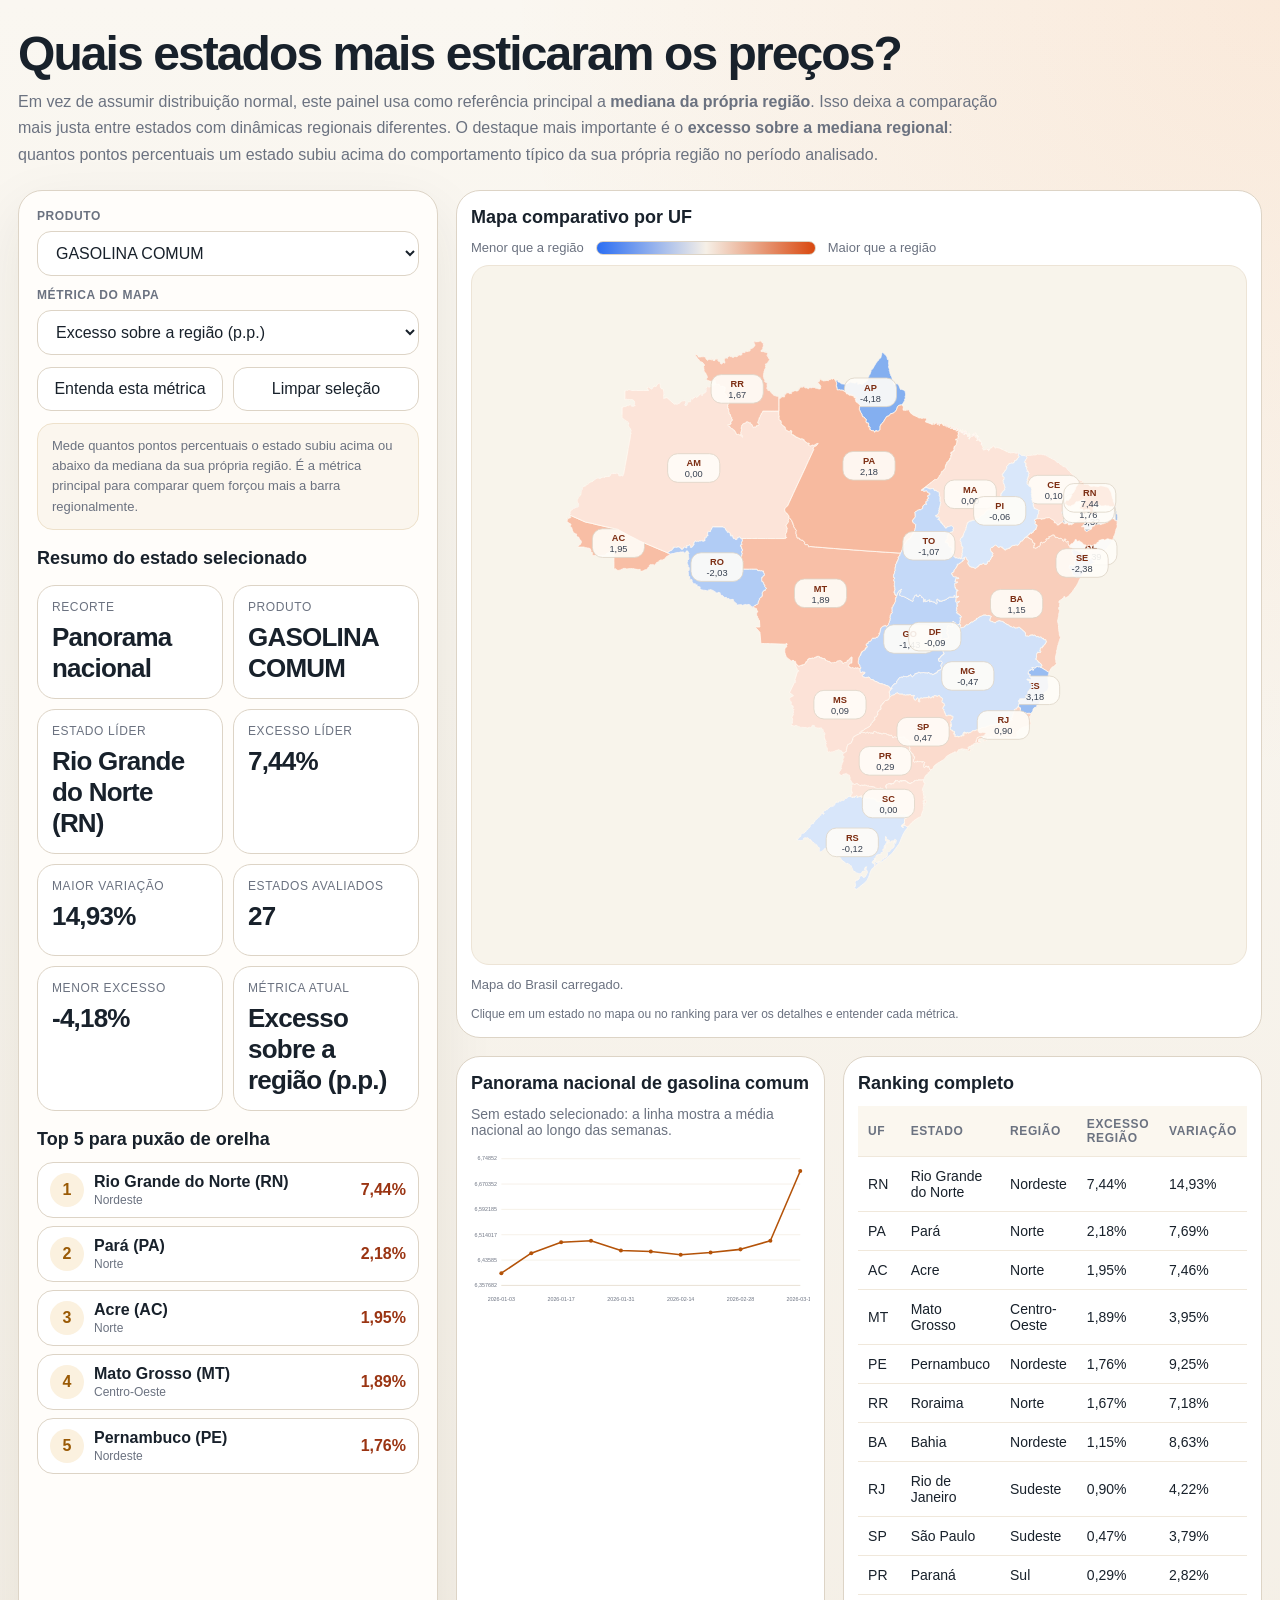
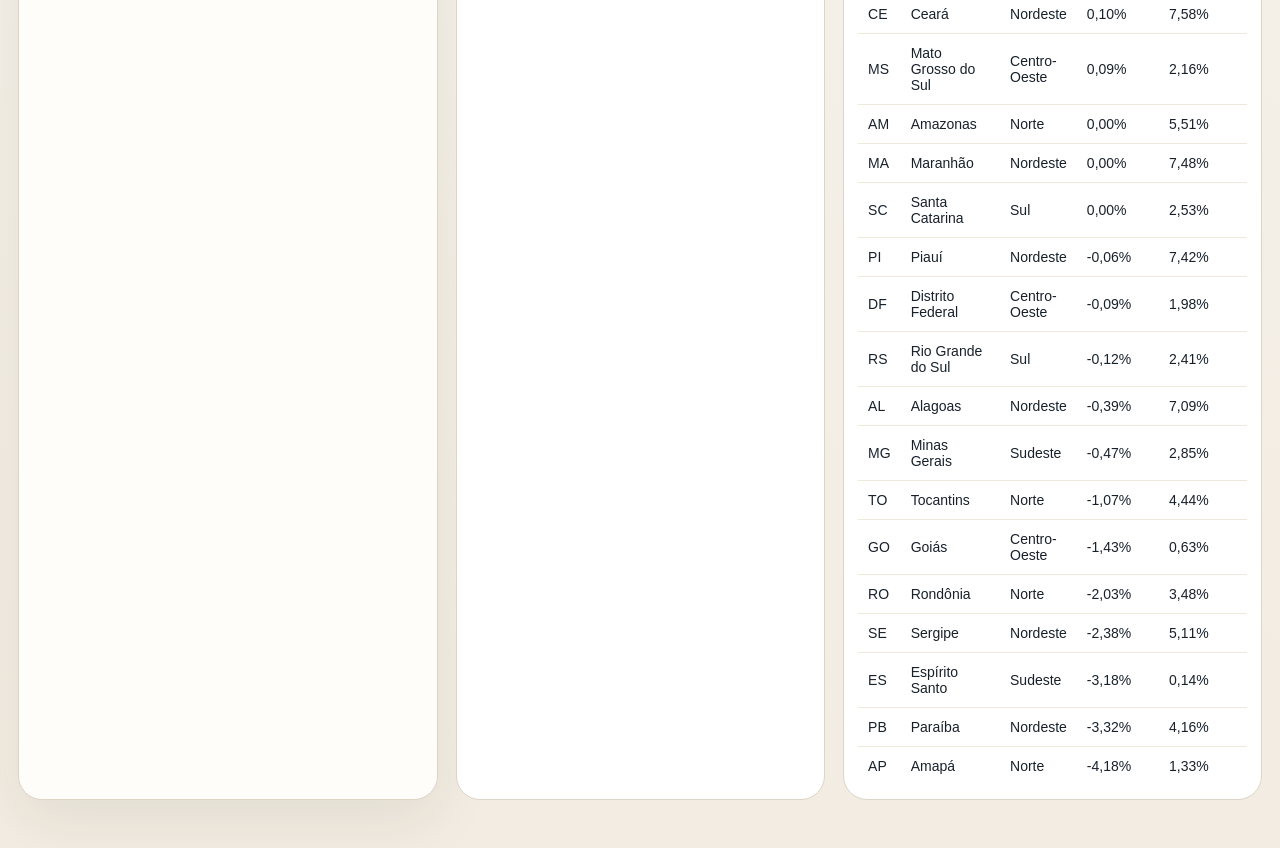
==== saida/mapa_pressao_estados_offline.html @ 68e81928 "v0 - geração de mapa com mais dados e geolocalização (completo)" ====
<!doctype html>
<html lang="pt-BR">
<head>
  <meta charset="utf-8">
  <meta name="viewport" content="width=device-width, initial-scale=1">
  <title>Mapa de pressão sobre os preços dos combustíveis</title>
  <style>

  </style>
  <style>
    :root {
      --bg: #f7f4ee;
      --panel: #fffdfa;
      --ink: #18212b;
      --muted: #6b7280;
      --line: #ddd4c6;
      --warm: #d9480f;
      --cool: #2563eb;
      --neutral: #f2ede5;
      --grid: #eadfce;
    }
    * { box-sizing: border-box; }
    body {
      margin: 0;
      font-family: "IBM Plex Sans", "Segoe UI", sans-serif;
      color: var(--ink);
      background:
        radial-gradient(circle at top right, rgba(249, 115, 22, 0.10), transparent 28%),
        linear-gradient(180deg, #faf7f1 0%, #f2ece2 100%);
    }
    .page {
      max-width: 1380px;
      margin: 0 auto;
      padding: 30px 18px 48px;
    }
    h1 {
      margin: 0 0 10px;
      font-size: clamp(30px, 4vw, 48px);
      line-height: 1.02;
      letter-spacing: -0.04em;
    }
    .lead {
      max-width: 980px;
      margin: 0 0 22px;
      color: var(--muted);
      line-height: 1.65;
      font-size: 16px;
    }
    .shell {
      display: grid;
      grid-template-columns: 420px minmax(0, 1fr);
      gap: 18px;
    }
    .panel {
      background: var(--panel);
      border: 1px solid var(--line);
      border-radius: 24px;
      box-shadow: 0 20px 60px rgba(44, 33, 12, 0.08);
      padding: 18px;
    }
    .controls {
      display: grid;
      grid-template-columns: 1fr;
      gap: 12px;
    }
    .control-row {
      display: grid;
      grid-template-columns: 1fr 1fr;
      gap: 10px;
    }
    .field {
      display: flex;
      flex-direction: column;
      gap: 8px;
    }
    .field label {
      font-size: 12px;
      font-weight: 700;
      letter-spacing: 0.05em;
      text-transform: uppercase;
      color: var(--muted);
    }
    select {
      width: 100%;
      padding: 12px 14px;
      border: 1px solid var(--line);
      border-radius: 14px;
      background: white;
      color: var(--ink);
      font: inherit;
    }
    .action-button {
      width: 100%;
      padding: 12px 14px;
      border: 1px solid var(--line);
      border-radius: 14px;
      background: white;
      color: var(--ink);
      font: inherit;
      cursor: pointer;
      transition: transform 0.12s ease, border-color 0.12s ease, background 0.12s ease;
    }
    .action-button:hover {
      transform: translateY(-1px);
      border-color: #d7a15f;
      background: #fffcf6;
    }
    .metric-explainer {
      margin: 12px 0 0;
      font-size: 13px;
      line-height: 1.55;
      color: var(--muted);
      background: #fbf6ee;
      border: 1px solid #eee1cb;
      border-radius: 16px;
      padding: 12px 14px;
    }
    .cards {
      display: grid;
      grid-template-columns: repeat(2, minmax(0, 1fr));
      gap: 10px;
      margin-top: 16px;
    }
    .card {
      border: 1px solid var(--line);
      border-radius: 18px;
      padding: 14px;
      background: white;
      min-height: 92px;
    }
    .card .label {
      color: var(--muted);
      font-size: 12px;
      text-transform: uppercase;
      letter-spacing: 0.05em;
      margin-bottom: 8px;
    }
    .card .value {
      font-size: 26px;
      font-weight: 700;
      letter-spacing: -0.03em;
    }
    .card-button {
      width: 100%;
      text-align: left;
      border: none;
      background: transparent;
      padding: 0;
      margin: 0;
      color: inherit;
      cursor: pointer;
      font: inherit;
    }
    .card-button:hover .label {
      color: #9a3412;
    }
    .section-title {
      font-size: 18px;
      margin: 18px 0 12px;
      font-weight: 700;
    }
    .ranking {
      display: grid;
      gap: 8px;
    }
    .rank-item {
      display: grid;
      grid-template-columns: 34px 1fr auto;
      gap: 10px;
      align-items: center;
      padding: 10px 12px;
      border-radius: 16px;
      background: #fff;
      border: 1px solid var(--line);
      cursor: pointer;
      transition: transform 0.12s ease, border-color 0.12s ease;
    }
    .rank-item:hover,
    .rank-item.active {
      transform: translateY(-1px);
      border-color: #e0a96a;
    }
    .rank-pos {
      width: 34px;
      height: 34px;
      border-radius: 999px;
      background: #fbf1df;
      display: grid;
      place-items: center;
      font-weight: 700;
      color: #9a5a05;
    }
    .rank-name {
      font-weight: 700;
    }
    .rank-region {
      font-size: 12px;
      color: var(--muted);
      margin-top: 2px;
    }
    .rank-value {
      font-weight: 700;
      color: #9a3412;
    }
    .board {
      display: grid;
      gap: 18px;
    }
    .legend {
      display: flex;
      align-items: center;
      gap: 12px;
      flex-wrap: wrap;
      font-size: 13px;
      color: var(--muted);
      margin-bottom: 10px;
    }
    .gradient {
      width: 220px;
      height: 14px;
      border-radius: 999px;
      border: 1px solid var(--line);
      background: linear-gradient(90deg, #2b6ef3 0%, #f6f0e7 50%, #d9480f 100%);
    }
    .map-shell {
      background: white;
      border: 1px solid var(--line);
      border-radius: 24px;
      padding: 14px;
    }
    .map-title {
      margin: 2px 0 12px;
      font-size: 18px;
      font-weight: 700;
    }
    .map-canvas {
      height: 700px;
      border-radius: 18px;
      overflow: hidden;
      border: 1px solid #ede4d6;
      background: #f8f4eb;
    }
    .map-status {
      margin-top: 10px;
      color: var(--muted);
      font-size: 13px;
      line-height: 1.5;
    }
    .state-value-label {
      background: rgba(255, 253, 249, 0.90);
      border: 1px solid rgba(221, 212, 198, 0.94);
      border-radius: 12px;
      box-shadow: 0 8px 20px rgba(17, 24, 39, 0.10);
      padding: 4px 7px 5px;
      text-align: center;
      min-width: 52px;
      pointer-events: none;
      backdrop-filter: blur(2px);
    }
    .state-value-label.strong {
      background: rgba(255, 244, 235, 0.96);
      border-color: rgba(217, 72, 15, 0.26);
    }
    .state-value-label .uf {
      display: block;
      font-size: 11px;
      line-height: 1.1;
      font-weight: 700;
      color: #7c2d12;
      letter-spacing: 0.04em;
    }
    .state-value-label .val {
      display: block;
      font-size: 11px;
      line-height: 1.15;
      color: #374151;
      margin-top: 2px;
    }
    .map-svg {
      width: 100%;
      height: 100%;
      display: block;
    }
    .map-state {
      cursor: pointer;
      transition: opacity 0.12s ease;
    }
    .map-state:hover {
      opacity: 0.92;
    }
    .map-state-label text {
      pointer-events: none;
    }
    .map-popup-title {
      font-weight: 700;
      margin-bottom: 4px;
    }
    .metric-hint {
      margin-top: 10px;
      font-size: 12px;
      color: var(--muted);
      line-height: 1.5;
    }
    .modal-backdrop {
      position: fixed;
      inset: 0;
      background: rgba(17, 24, 39, 0.52);
      display: none;
      align-items: center;
      justify-content: center;
      padding: 20px;
      z-index: 2000;
    }
    .modal-backdrop.open {
      display: flex;
    }
    .modal {
      width: min(760px, 100%);
      max-height: 90vh;
      overflow: auto;
      background: #fffdf9;
      border: 1px solid var(--line);
      border-radius: 24px;
      box-shadow: 0 30px 80px rgba(17, 24, 39, 0.24);
      padding: 22px;
    }
    .modal-top {
      display: flex;
      align-items: flex-start;
      justify-content: space-between;
      gap: 18px;
      margin-bottom: 12px;
    }
    .modal-title {
      margin: 0;
      font-size: 24px;
      line-height: 1.1;
      letter-spacing: -0.03em;
    }
    .modal-close {
      border: 1px solid var(--line);
      background: white;
      border-radius: 999px;
      width: 38px;
      height: 38px;
      cursor: pointer;
      font-size: 20px;
    }
    .modal-text {
      color: var(--muted);
      line-height: 1.65;
      font-size: 15px;
      margin: 0 0 14px;
    }
    .formula-box {
      background: #fbf6ee;
      border: 1px solid #ecdcc2;
      border-radius: 18px;
      padding: 14px 16px;
      margin-top: 14px;
    }
    .formula-label {
      font-size: 12px;
      text-transform: uppercase;
      letter-spacing: 0.05em;
      color: var(--muted);
      margin-bottom: 8px;
    }
    .formula-box code {
      display: block;
      white-space: pre-wrap;
      font-family: "IBM Plex Mono", "SFMono-Regular", monospace;
      font-size: 14px;
      color: #7c2d12;
      line-height: 1.6;
    }
    svg {
      width: 100%;
      height: auto;
      display: block;
    }
    .detail-grid {
      display: grid;
      grid-template-columns: 1.1fr 0.9fr;
      gap: 18px;
    }
    .chart-panel, .table-panel {
      background: white;
      border: 1px solid var(--line);
      border-radius: 24px;
      padding: 14px;
    }
    .chart-title {
      font-size: 18px;
      font-weight: 700;
      margin: 2px 0 12px;
    }
    .detail-context {
      color: var(--muted);
      font-size: 14px;
      margin-bottom: 10px;
    }
    table {
      width: 100%;
      border-collapse: collapse;
    }
    th, td {
      padding: 11px 10px;
      text-align: left;
      border-bottom: 1px solid #f0e8db;
      font-size: 14px;
    }
    th {
      color: var(--muted);
      font-size: 12px;
      text-transform: uppercase;
      letter-spacing: 0.05em;
      background: #fbf7ef;
    }
    tr:last-child td { border-bottom: none; }
    .empty {
      color: var(--muted);
      text-align: center;
      padding: 28px 12px;
    }
    @media (max-width: 1100px) {
      .shell { grid-template-columns: 1fr; }
      .detail-grid { grid-template-columns: 1fr; }
    }
  </style>
</head>
<body>
  <div class="page">
    <h1>Quais estados mais esticaram os preços?</h1>
    <p class="lead">
      Em vez de assumir distribuição normal, este painel usa como referência principal a <strong>mediana da própria região</strong>.
      Isso deixa a comparação mais justa entre estados com dinâmicas regionais diferentes. O destaque mais importante é o
      <strong>excesso sobre a mediana regional</strong>: quantos pontos percentuais um estado subiu acima do comportamento típico
      da sua própria região no período analisado.
    </p>

    <div class="shell">
      <aside class="panel">
        <div class="controls">
          <div class="field">
            <label for="produto">Produto</label>
            <select id="produto"></select>
          </div>
          <div class="field">
            <label for="metrica">Métrica do mapa</label>
            <select id="metrica"></select>
          </div>
          <div class="control-row">
            <button id="metric-help-button" class="action-button" type="button">Entenda esta métrica</button>
            <button id="clear-selection-button" class="action-button" type="button">Limpar seleção</button>
          </div>
        </div>

        <div class="metric-explainer" id="metric-explainer"></div>

        <div class="section-title">Resumo do estado selecionado</div>
        <div class="cards" id="cards"></div>

        <div id="ranking-title" class="section-title">Top 5 para puxão de orelha</div>
        <div class="ranking" id="ranking"></div>
      </aside>

      <section class="board">
        <div class="map-shell">
          <div class="map-title">Mapa comparativo por UF</div>
          <div class="legend">
            <span>Menor que a região</span>
            <div class="gradient"></div>
            <span>Maior que a região</span>
          </div>
          <div id="map-container" class="map-canvas"></div>
          <div id="map-status" class="map-status">Carregando mapa do Brasil...</div>
          <div class="metric-hint">Clique em um estado no mapa ou no ranking para ver os detalhes e entender cada métrica.</div>
        </div>

        <div class="detail-grid">
          <div class="chart-panel">
            <div class="chart-title" id="chart-title"></div>
            <div class="detail-context" id="chart-context"></div>
            <div id="chart-container"></div>
          </div>
          <div class="table-panel">
            <div class="chart-title">Ranking completo</div>
            <div id="table-container"></div>
          </div>
        </div>
      </section>
    </div>
  </div>

  <div id="metric-modal-backdrop" class="modal-backdrop" aria-hidden="true">
    <div class="modal" role="dialog" aria-modal="true" aria-labelledby="metric-modal-title">
      <div class="modal-top">
        <div>
          <h2 id="metric-modal-title" class="modal-title"></h2>
        </div>
        <button id="metric-modal-close" class="modal-close" type="button" aria-label="Fechar">×</button>
      </div>
      <p id="metric-modal-friendly" class="modal-text"></p>
      <div class="formula-box">
        <div class="formula-label">Como a conta funciona</div>
        <code id="metric-modal-formula"></code>
      </div>
    </div>
  </div>

  <script>

  </script>
  <script>
    const APP_DATA = {"state_info":{"AC":{"nome":"Acre","regiao":"Norte","x":0,"y":4},"AL":{"nome":"Alagoas","regiao":"Nordeste","x":8,"y":5},"AP":{"nome":"Amapá","regiao":"Norte","x":5,"y":1},"AM":{"nome":"Amazonas","regiao":"Norte","x":2,"y":2},"BA":{"nome":"Bahia","regiao":"Nordeste","x":7,"y":5},"CE":{"nome":"Ceará","regiao":"Nordeste","x":8,"y":3},"DF":{"nome":"Distrito Federal","regiao":"Centro-Oeste","x":6,"y":6},"ES":{"nome":"Espírito Santo","regiao":"Sudeste","x":8,"y":6},"GO":{"nome":"Goiás","regiao":"Centro-Oeste","x":5,"y":6},"MA":{"nome":"Maranhão","regiao":"Nordeste","x":6,"y":3},"MG":{"nome":"Minas Gerais","regiao":"Sudeste","x":7,"y":6},"MS":{"nome":"Mato Grosso do Sul","regiao":"Centro-Oeste","x":3,"y":6},"MT":{"nome":"Mato Grosso","regiao":"Centro-Oeste","x":4,"y":5},"PA":{"nome":"Pará","regiao":"Norte","x":5,"y":2},"PB":{"nome":"Paraíba","regiao":"Nordeste","x":9,"y":4},"PE":{"nome":"Pernambuco","regiao":"Nordeste","x":8,"y":4},"PI":{"nome":"Piauí","regiao":"Nordeste","x":7,"y":3},"PR":{"nome":"Paraná","regiao":"Sul","x":6,"y":8},"RJ":{"nome":"Rio de Janeiro","regiao":"Sudeste","x":8,"y":7},"RN":{"nome":"Rio Grande do Norte","regiao":"Nordeste","x":9,"y":3},"RO":{"nome":"Rondônia","regiao":"Norte","x":1,"y":4},"RR":{"nome":"Roraima","regiao":"Norte","x":2,"y":0},"RS":{"nome":"Rio Grande do Sul","regiao":"Sul","x":5,"y":10},"SC":{"nome":"Santa Catarina","regiao":"Sul","x":6,"y":9},"SE":{"nome":"Sergipe","regiao":"Nordeste","x":9,"y":5},"SP":{"nome":"São Paulo","regiao":"Sudeste","x":6,"y":7},"TO":{"nome":"Tocantins","regiao":"Norte","x":5,"y":4}},"metrics":{"ETANOL":{"AC":{"uf":"AC","estado":"ACRE","nome":"Acre","regiao":"Norte","primeira_data":"2026-01-03","ultima_data":"2026-03-14","semanas":11,"preco_inicial":5.616,"preco_final":6.203333,"variacao_pct":10.458209,"variacao_abs":0.587333,"volatilidade_pct":6.673417,"salto_maximo_pct":8.122342,"mediana_regional_variacao":2.579544,"mad_regional_variacao":2.579544,"excesso_regional_pp":7.878665,"z_regional_robusto":2.060116},"AL":{"uf":"AL","estado":"ALAGOAS","nome":"Alagoas","regiao":"Nordeste","primeira_data":"2026-01-03","ultima_data":"2026-03-14","semanas":11,"preco_inicial":4.92657,"preco_final":5.252877,"variacao_pct":6.623424,"variacao_abs":0.326308,"volatilidade_pct":1.010208,"salto_maximo_pct":2.652772,"mediana_regional_variacao":6.623424,"mad_regional_variacao":1.615452,"excesso_regional_pp":0.0,"z_regional_robusto":0.0},"AM":{"uf":"AM","estado":"AMAZONAS","nome":"Amazonas","regiao":"Norte","primeira_data":"2026-01-03","ultima_data":"2026-03-14","semanas":11,"preco_inicial":5.443048,"preco_final":5.467882,"variacao_pct":0.456252,"variacao_abs":0.024834,"volatilidade_pct":0.499227,"salto_maximo_pct":0.945573,"mediana_regional_variacao":2.579544,"mad_regional_variacao":2.579544,"excesso_regional_pp":-2.123292,"z_regional_robusto":-0.555199},"AP":{"uf":"AP","estado":"AMAPA","nome":"Amapá","regiao":"Norte","primeira_data":"2026-02-07","ultima_data":"2026-03-07","semanas":3,"preco_inicial":5.89,"preco_final":5.89,"variacao_pct":0.0,"variacao_abs":0.0,"volatilidade_pct":0.0,"salto_maximo_pct":0.0,"mediana_regional_variacao":2.579544,"mad_regional_variacao":2.579544,"excesso_regional_pp":-2.579544,"z_regional_robusto":-0.6745},"BA":{"uf":"BA","estado":"BAHIA","nome":"Bahia","regiao":"Nordeste","primeira_data":"2026-01-03","ultima_data":"2026-03-14","semanas":11,"preco_inicial":4.862294,"preco_final":5.332212,"variacao_pct":9.664535,"variacao_abs":0.469918,"volatilidade_pct":1.573278,"salto_maximo_pct":4.707569,"mediana_regional_variacao":6.623424,"mad_regional_variacao":1.615452,"excesso_regional_pp":3.041111,"z_regional_robusto":1.269756},"CE":{"uf":"CE","estado":"CEARA","nome":"Ceará","regiao":"Nordeste","primeira_data":"2026-01-03","ultima_data":"2026-03-14","semanas":11,"preco_inicial":5.119704,"preco_final":5.431523,"variacao_pct":6.090559,"variacao_abs":0.311819,"volatilidade_pct":1.437148,"salto_maximo_pct":4.040639,"mediana_regional_variacao":6.623424,"mad_regional_variacao":1.615452,"excesso_regional_pp":-0.532865,"z_regional_robusto":-0.222487},"DF":{"uf":"DF","estado":"DISTRITO FEDERAL","nome":"Distrito Federal","regiao":"Centro-Oeste","primeira_data":"2026-01-03","ultima_data":"2026-03-14","semanas":11,"preco_inicial":4.849091,"preco_final":5.193043,"variacao_pct":7.093123,"variacao_abs":0.343952,"volatilidade_pct":3.76786,"salto_maximo_pct":10.221377,"mediana_regional_variacao":2.3964365,"mad_regional_variacao":2.102499,"excesso_regional_pp":4.696686,"z_regional_robusto":1.506738},"ES":{"uf":"ES","estado":"ESPIRITO SANTO","nome":"Espírito Santo","regiao":"Sudeste","primeira_data":"2026-01-03","ultima_data":"2026-03-14","semanas":11,"preco_inicial":4.644093,"preco_final":4.843028,"variacao_pct":4.283616,"variacao_abs":0.198935,"volatilidade_pct":0.936641,"salto_maximo_pct":1.93858,"mediana_regional_variacao":4.32483,"mad_regional_variacao":0.029751,"excesso_regional_pp":-0.041214,"z_regional_robusto":-0.934383},"GO":{"uf":"GO","estado":"GOIAS","nome":"Goiás","regiao":"Centro-Oeste","primeira_data":"2026-01-03","ultima_data":"2026-03-14","semanas":11,"preco_inicial":4.804002,"preco_final":4.792066,"variacao_pct":-0.248457,"variacao_abs":-0.011936,"volatilidade_pct":0.721907,"salto_maximo_pct":1.475971,"mediana_regional_variacao":2.3964365,"mad_regional_variacao":2.102499,"excesso_regional_pp":-2.644894,"z_regional_robusto":-0.848505},"MA":{"uf":"MA","estado":"MARANHAO","nome":"Maranhão","regiao":"Nordeste","primeira_data":"2026-01-03","ultima_data":"2026-03-14","semanas":11,"preco_inicial":4.98666,"preco_final":5.397505,"variacao_pct":8.238876,"variacao_abs":0.410845,"volatilidade_pct":2.040967,"salto_maximo_pct":6.384947,"mediana_regional_variacao":6.623424,"mad_regional_variacao":1.615452,"excesso_regional_pp":1.615452,"z_regional_robusto":0.6745},"MG":{"uf":"MG","estado":"MINAS GERAIS","nome":"Minas Gerais","regiao":"Sudeste","primeira_data":"2026-01-03","ultima_data":"2026-03-14","semanas":11,"preco_inicial":4.523832,"preco_final":4.718653,"variacao_pct":4.306542,"variacao_abs":0.194821,"volatilidade_pct":0.728965,"salto_maximo_pct":1.868984,"mediana_regional_variacao":4.32483,"mad_regional_variacao":0.029751,"excesso_regional_pp":-0.018288,"z_regional_robusto":-0.414617},"MS":{"uf":"MS","estado":"MATO GROSSO DO SUL","nome":"Mato Grosso do Sul","regiao":"Centro-Oeste","primeira_data":"2026-01-03","ultima_data":"2026-03-14","semanas":11,"preco_inicial":4.371111,"preco_final":4.407668,"variacao_pct":0.836332,"variacao_abs":0.036557,"volatilidade_pct":1.400617,"salto_maximo_pct":1.388337,"mediana_regional_variacao":2.3964365,"mad_regional_variacao":2.102499,"excesso_regional_pp":-1.560104,"z_regional_robusto":-0.500495},"MT":{"uf":"MT","estado":"MATO GROSSO","nome":"Mato Grosso","regiao":"Centro-Oeste","primeira_data":"2026-01-03","ultima_data":"2026-03-14","semanas":11,"preco_inicial":4.466233,"preco_final":4.642941,"variacao_pct":3.956541,"variacao_abs":0.176708,"volatilidade_pct":0.765515,"salto_maximo_pct":1.571017,"mediana_regional_variacao":2.3964365,"mad_regional_variacao":2.102499,"excesso_regional_pp":1.560104,"z_regional_robusto":0.500495},"PA":{"uf":"PA","estado":"PARA","nome":"Pará","regiao":"Norte","primeira_data":"2026-01-03","ultima_data":"2026-03-14","semanas":11,"preco_inicial":4.893229,"preco_final":5.18281,"variacao_pct":5.917983,"variacao_abs":0.28958,"volatilidade_pct":1.066743,"salto_maximo_pct":3.135358,"mediana_regional_variacao":2.579544,"mad_regional_variacao":2.579544,"excesso_regional_pp":3.338439,"z_regional_robusto":0.872936},"PB":{"uf":"PB","estado":"PARAIBA","nome":"Paraíba","regiao":"Nordeste","primeira_data":"2026-01-03","ultima_data":"2026-03-14","semanas":11,"preco_inicial":4.447708,"preco_final":4.680585,"variacao_pct":5.235887,"variacao_abs":0.232877,"volatilidade_pct":1.124725,"salto_maximo_pct":2.757466,"mediana_regional_variacao":6.623424,"mad_regional_variacao":1.615452,"excesso_regional_pp":-1.387537,"z_regional_robusto":-0.579339},"PE":{"uf":"PE","estado":"PERNAMBUCO","nome":"Pernambuco","regiao":"Nordeste","primeira_data":"2026-01-03","ultima_data":"2026-03-14","semanas":11,"preco_inicial":4.545674,"preco_final":5.298317,"variacao_pct":16.557353,"variacao_abs":0.752643,"volatilidade_pct":1.765179,"salto_maximo_pct":4.697271,"mediana_regional_variacao":6.623424,"mad_regional_variacao":1.615452,"excesso_regional_pp":9.933929,"z_regional_robusto":4.147715},"PI":{"uf":"PI","estado":"PIAUI","nome":"Piauí","regiao":"Nordeste","primeira_data":"2026-01-03","ultima_data":"2026-03-14","semanas":11,"preco_inicial":4.634333,"preco_final":4.908942,"variacao_pct":5.925534,"variacao_abs":0.274609,"volatilidade_pct":1.456862,"salto_maximo_pct":4.060252,"mediana_regional_variacao":6.623424,"mad_regional_variacao":1.615452,"excesso_regional_pp":-0.69789,"z_regional_robusto":-0.29139},"PR":{"uf":"PR","estado":"PARANA","nome":"Paraná","regiao":"Sul","primeira_data":"2026-01-03","ultima_data":"2026-03-14","semanas":11,"preco_inicial":4.504483,"preco_final":4.673087,"variacao_pct":3.743022,"variacao_abs":0.168604,"volatilidade_pct":0.553757,"salto_maximo_pct":1.397851,"mediana_regional_variacao":3.743022,"mad_regional_variacao":0.551397,"excesso_regional_pp":0.0,"z_regional_robusto":0.0},"RJ":{"uf":"RJ","estado":"RIO DE JANEIRO","nome":"Rio de Janeiro","regiao":"Sudeste","primeira_data":"2026-01-03","ultima_data":"2026-03-14","semanas":11,"preco_inicial":4.798039,"preco_final":5.114878,"variacao_pct":6.603502,"variacao_abs":0.316839,"volatilidade_pct":0.689478,"salto_maximo_pct":2.268363,"mediana_regional_variacao":4.32483,"mad_regional_variacao":0.029751,"excesso_regional_pp":2.278672,"z_regional_robusto":51.660928},"RN":{"uf":"RN","estado":"RIO GRANDE DO NORTE","nome":"Rio Grande do Norte","regiao":"Nordeste","primeira_data":"2026-01-03","ultima_data":"2026-03-14","semanas":11,"preco_inicial":4.832127,"preco_final":5.895917,"variacao_pct":22.014931,"variacao_abs":1.063789,"volatilidade_pct":3.100261,"salto_maximo_pct":8.177904,"mediana_regional_variacao":6.623424,"mad_regional_variacao":1.615452,"excesso_regional_pp":15.391507,"z_regional_robusto":6.426419},"RO":{"uf":"RO","estado":"RONDONIA","nome":"Rondônia","regiao":"Norte","primeira_data":"2026-01-03","ultima_data":"2026-03-14","semanas":11,"preco_inicial":5.420625,"preco_final":5.560452,"variacao_pct":2.579544,"variacao_abs":0.139827,"volatilidade_pct":0.68943,"salto_maximo_pct":1.82165,"mediana_regional_variacao":2.579544,"mad_regional_variacao":2.579544,"excesso_regional_pp":0.0,"z_regional_robusto":0.0},"RR":{"uf":"RR","estado":"RORAIMA","nome":"Roraima","regiao":"Norte","primeira_data":"2026-01-03","ultima_data":"2026-03-14","semanas":11,"preco_inicial":5.297143,"preco_final":5.323333,"variacao_pct":0.494417,"variacao_abs":0.02619,"volatilidade_pct":0.1584,"salto_maximo_pct":0.494417,"mediana_regional_variacao":2.579544,"mad_regional_variacao":2.579544,"excesso_regional_pp":-2.085127,"z_regional_robusto":-0.54522},"RS":{"uf":"RS","estado":"RIO GRANDE DO SUL","nome":"Rio Grande do Sul","regiao":"Sul","primeira_data":"2026-01-03","ultima_data":"2026-03-14","semanas":11,"preco_inicial":4.951743,"preco_final":5.196827,"variacao_pct":4.949429,"variacao_abs":0.245083,"volatilidade_pct":0.56367,"salto_maximo_pct":1.506169,"mediana_regional_variacao":3.743022,"mad_regional_variacao":0.551397,"excesso_regional_pp":1.206407,"z_regional_robusto":1.475745},"SC":{"uf":"SC","estado":"SANTA CATARINA","nome":"Santa Catarina","regiao":"Sul","primeira_data":"2026-01-03","ultima_data":"2026-03-14","semanas":11,"preco_inicial":4.839358,"preco_final":4.993812,"variacao_pct":3.191625,"variacao_abs":0.154454,"volatilidade_pct":0.445697,"salto_maximo_pct":1.03821,"mediana_regional_variacao":3.743022,"mad_regional_variacao":0.551397,"excesso_regional_pp":-0.551397,"z_regional_robusto":-0.6745},"SE":{"uf":"SE","estado":"SERGIPE","nome":"Sergipe","regiao":"Nordeste","primeira_data":"2026-01-03","ultima_data":"2026-03-14","semanas":11,"preco_inicial":4.78275,"preco_final":4.998083,"variacao_pct":4.502289,"variacao_abs":0.215333,"volatilidade_pct":0.995237,"salto_maximo_pct":2.766729,"mediana_regional_variacao":6.623424,"mad_regional_variacao":1.615452,"excesso_regional_pp":-2.121135,"z_regional_robusto":-0.885638},"SP":{"uf":"SP","estado":"SAO PAULO","nome":"São Paulo","regiao":"Sudeste","primeira_data":"2026-01-03","ultima_data":"2026-03-14","semanas":11,"preco_inicial":4.307475,"preco_final":4.494553,"variacao_pct":4.343118,"variacao_abs":0.187079,"volatilidade_pct":0.605667,"salto_maximo_pct":1.443475,"mediana_regional_variacao":4.32483,"mad_regional_variacao":0.029751,"excesso_regional_pp":0.018288,"z_regional_robusto":0.414617},"TO":{"uf":"TO","estado":"TOCANTINS","nome":"Tocantins","regiao":"Norte","primeira_data":"2026-01-03","ultima_data":"2026-03-14","semanas":11,"preco_inicial":5.069,"preco_final":5.389817,"variacao_pct":6.329008,"variacao_abs":0.320817,"volatilidade_pct":0.850165,"salto_maximo_pct":2.359369,"mediana_regional_variacao":2.579544,"mad_regional_variacao":2.579544,"excesso_regional_pp":3.749464,"z_regional_robusto":0.980411}},"GASOLINA ADITIVADA":{"AC":{"uf":"AC","estado":"ACRE","nome":"Acre","regiao":"Norte","primeira_data":"2026-01-03","ultima_data":"2026-03-14","semanas":11,"preco_inicial":7.714167,"preco_final":8.26,"variacao_pct":7.075729,"variacao_abs":0.545833,"volatilidade_pct":4.790681,"salto_maximo_pct":5.752757,"mediana_regional_variacao":5.721931,"mad_regional_variacao":1.353798,"excesso_regional_pp":1.353798,"z_regional_robusto":0.6745},"AL":{"uf":"AL","estado":"ALAGOAS","nome":"Alagoas","regiao":"Nordeste","primeira_data":"2026-01-03","ultima_data":"2026-03-14","semanas":11,"preco_inicial":6.429556,"preco_final":6.816822,"variacao_pct":6.023225,"variacao_abs":0.387267,"volatilidade_pct":1.176637,"salto_maximo_pct":3.256476,"mediana_regional_variacao":6.571625,"mad_regional_variacao":1.514857,"excesso_regional_pp":-0.5484,"z_regional_robusto":-0.244179},"AM":{"uf":"AM","estado":"AMAZONAS","nome":"Amazonas","regiao":"Norte","primeira_data":"2026-01-03","ultima_data":"2026-03-14","semanas":11,"preco_inicial":7.381861,"preco_final":7.804246,"variacao_pct":5.721931,"variacao_abs":0.422385,"volatilidade_pct":2.669339,"salto_maximo_pct":6.032729,"mediana_regional_variacao":5.721931,"mad_regional_variacao":1.353798,"excesso_regional_pp":0.0,"z_regional_robusto":0.0},"AP":{"uf":"AP","estado":"AMAPA","nome":"Amapá","regiao":"Norte","primeira_data":"2026-01-31","ultima_data":"2026-03-07","semanas":5,"preco_inicial":7.89,"preco_final":6.405,"variacao_pct":-18.821293,"variacao_abs":-1.485,"volatilidade_pct":9.379883,"salto_maximo_pct":1.557632,"mediana_regional_variacao":5.721931,"mad_regional_variacao":1.353798,"excesso_regional_pp":-24.543224,"z_regional_robusto":-12.22812},"BA":{"uf":"BA","estado":"BAHIA","nome":"Bahia","regiao":"Nordeste","primeira_data":"2026-01-03","ultima_data":"2026-03-14","semanas":11,"preco_inicial":6.528162,"preco_final":7.056061,"variacao_pct":8.086482,"variacao_abs":0.527899,"volatilidade_pct":1.851675,"salto_maximo_pct":5.397842,"mediana_regional_variacao":6.571625,"mad_regional_variacao":1.514857,"excesso_regional_pp":1.514857,"z_regional_robusto":0.6745},"CE":{"uf":"CE","estado":"CEARA","nome":"Ceará","regiao":"Nordeste","primeira_data":"2026-01-03","ultima_data":"2026-03-14","semanas":11,"preco_inicial":6.335813,"preco_final":6.789613,"variacao_pct":7.162455,"variacao_abs":0.4538,"volatilidade_pct":1.758986,"salto_maximo_pct":5.484583,"mediana_regional_variacao":6.571625,"mad_regional_variacao":1.514857,"excesso_regional_pp":0.59083,"z_regional_robusto":0.263071},"DF":{"uf":"DF","estado":"DISTRITO FEDERAL","nome":"Distrito Federal","regiao":"Centro-Oeste","primeira_data":"2026-01-03","ultima_data":"2026-03-14","semanas":11,"preco_inicial":6.455333,"preco_final":6.577727,"variacao_pct":1.896014,"variacao_abs":0.122394,"volatilidade_pct":2.641024,"salto_maximo_pct":4.628971,"mediana_regional_variacao":1.5948305,"mad_regional_variacao":0.631744,"excesso_regional_pp":0.301184,"z_regional_robusto":0.321568},"ES":{"uf":"ES","estado":"ESPIRITO SANTO","nome":"Espírito Santo","regiao":"Sudeste","primeira_data":"2026-01-03","ultima_data":"2026-03-14","semanas":11,"preco_inicial":6.538735,"preco_final":6.561809,"variacao_pct":0.352868,"variacao_abs":0.023073,"volatilidade_pct":0.919459,"salto_maximo_pct":1.497853,"mediana_regional_variacao":2.9568255,"mad_regional_variacao":0.460303,"excesso_regional_pp":-2.603958,"z_regional_robusto":-3.815685},"GO":{"uf":"GO","estado":"GOIAS","nome":"Goiás","regiao":"Centro-Oeste","primeira_data":"2026-01-03","ultima_data":"2026-03-14","semanas":11,"preco_inicial":6.454467,"preco_final":6.495293,"variacao_pct":0.632527,"variacao_abs":0.040826,"volatilidade_pct":0.998884,"salto_maximo_pct":2.159698,"mediana_regional_variacao":1.5948305,"mad_regional_variacao":0.631744,"excesso_regional_pp":-0.962304,"z_regional_robusto":-1.027432},"MA":{"uf":"MA","estado":"MARANHAO","nome":"Maranhão","regiao":"Nordeste","primeira_data":"2026-01-03","ultima_data":"2026-03-14","semanas":11,"preco_inicial":6.273956,"preco_final":6.658926,"variacao_pct":6.135997,"variacao_abs":0.38497,"volatilidade_pct":1.971301,"salto_maximo_pct":5.879285,"mediana_regional_variacao":6.571625,"mad_regional_variacao":1.514857,"excesso_regional_pp":-0.435628,"z_regional_robusto":-0.193966},"MG":{"uf":"MG","estado":"MINAS GERAIS","nome":"Minas Gerais","regiao":"Sudeste","primeira_data":"2026-01-03","ultima_data":"2026-03-14","semanas":11,"preco_inicial":6.304526,"preco_final":6.490462,"variacao_pct":2.949248,"variacao_abs":0.185936,"volatilidade_pct":0.899995,"salto_maximo_pct":2.258797,"mediana_regional_variacao":2.9568255,"mad_regional_variacao":0.460303,"excesso_regional_pp":-0.007578,"z_regional_robusto":-0.011104},"MS":{"uf":"MS","estado":"MATO GROSSO DO SUL","nome":"Mato Grosso do Sul","regiao":"Centro-Oeste","primeira_data":"2026-01-03","ultima_data":"2026-03-14","semanas":11,"preco_inicial":6.495968,"preco_final":6.580003,"variacao_pct":1.293647,"variacao_abs":0.084035,"volatilidade_pct":0.563944,"salto_maximo_pct":1.368419,"mediana_regional_variacao":1.5948305,"mad_regional_variacao":0.631744,"excesso_regional_pp":-0.301184,"z_regional_robusto":-0.321568},"MT":{"uf":"MT","estado":"MATO GROSSO","nome":"Mato Grosso","regiao":"Centro-Oeste","primeira_data":"2026-01-03","ultima_data":"2026-03-14","semanas":11,"preco_inicial":6.537783,"preco_final":6.793857,"variacao_pct":3.916835,"variacao_abs":0.256074,"volatilidade_pct":0.775456,"salto_maximo_pct":1.600879,"mediana_regional_variacao":1.5948305,"mad_regional_variacao":0.631744,"excesso_regional_pp":2.322004,"z_regional_robusto":2.479158},"PA":{"uf":"PA","estado":"PARA","nome":"Pará","regiao":"Norte","primeira_data":"2026-01-03","ultima_data":"2026-03-14","semanas":11,"preco_inicial":6.467796,"preco_final":6.917367,"variacao_pct":6.950917,"variacao_abs":0.449571,"volatilidade_pct":1.323951,"salto_maximo_pct":3.95354,"mediana_regional_variacao":5.721931,"mad_regional_variacao":1.353798,"excesso_regional_pp":1.228986,"z_regional_robusto":0.612315},"PB":{"uf":"PB","estado":"PARAIBA","nome":"Paraíba","regiao":"Nordeste","primeira_data":"2026-01-03","ultima_data":"2026-03-14","semanas":11,"preco_inicial":6.070615,"preco_final":6.330369,"variacao_pct":4.278872,"variacao_abs":0.259754,"volatilidade_pct":1.243454,"salto_maximo_pct":3.415142,"mediana_regional_variacao":6.571625,"mad_regional_variacao":1.514857,"excesso_regional_pp":-2.292753,"z_regional_robusto":-1.020863},"PE":{"uf":"PE","estado":"PERNAMBUCO","nome":"Pernambuco","regiao":"Nordeste","primeira_data":"2026-01-03","ultima_data":"2026-03-14","semanas":11,"preco_inicial":6.408748,"preco_final":6.964458,"variacao_pct":8.671116,"variacao_abs":0.55571,"volatilidade_pct":1.826056,"salto_maximo_pct":5.707375,"mediana_regional_variacao":6.571625,"mad_regional_variacao":1.514857,"excesso_regional_pp":2.099491,"z_regional_robusto":0.934812},"PI":{"uf":"PI","estado":"PIAUI","nome":"Piauí","regiao":"Nordeste","primeira_data":"2026-01-03","ultima_data":"2026-03-14","semanas":11,"preco_inicial":6.082723,"preco_final":6.482456,"variacao_pct":6.571625,"variacao_abs":0.399734,"volatilidade_pct":1.748848,"salto_maximo_pct":5.144125,"mediana_regional_variacao":6.571625,"mad_regional_variacao":1.514857,"excesso_regional_pp":0.0,"z_regional_robusto":0.0},"PR":{"uf":"PR","estado":"PARANA","nome":"Paraná","regiao":"Sul","primeira_data":"2026-01-03","ultima_data":"2026-03-14","semanas":11,"preco_inicial":6.489683,"preco_final":6.658969,"variacao_pct":2.608544,"variacao_abs":0.169286,"volatilidade_pct":0.727807,"salto_maximo_pct":1.525414,"mediana_regional_variacao":2.608544,"mad_regional_variacao":0.143166,"excesso_regional_pp":0.0,"z_regional_robusto":0.0},"RJ":{"uf":"RJ","estado":"RIO DE JANEIRO","nome":"Rio de Janeiro","regiao":"Sudeste","primeira_data":"2026-01-03","ultima_data":"2026-03-14","semanas":11,"preco_inicial":6.337857,"preco_final":6.583122,"variacao_pct":3.869853,"variacao_abs":0.245266,"volatilidade_pct":0.669661,"salto_maximo_pct":1.732626,"mediana_regional_variacao":2.9568255,"mad_regional_variacao":0.460303,"excesso_regional_pp":0.913028,"z_regional_robusto":1.337896},"RN":{"uf":"RN","estado":"RIO GRANDE DO NORTE","nome":"Rio Grande do Norte","regiao":"Nordeste","primeira_data":"2026-01-03","ultima_data":"2026-03-14","semanas":11,"preco_inicial":6.160456,"preco_final":7.038892,"variacao_pct":14.259269,"variacao_abs":0.878436,"volatilidade_pct":2.358016,"salto_maximo_pct":6.763038,"mediana_regional_variacao":6.571625,"mad_regional_variacao":1.514857,"excesso_regional_pp":7.687644,"z_regional_robusto":3.422974},"RO":{"uf":"RO","estado":"RONDONIA","nome":"Rondônia","regiao":"Norte","primeira_data":"2026-01-03","ultima_data":"2026-03-14","semanas":11,"preco_inicial":6.951786,"preco_final":7.204778,"variacao_pct":3.639238,"variacao_abs":0.252992,"volatilidade_pct":0.845395,"salto_maximo_pct":2.285142,"mediana_regional_variacao":5.721931,"mad_regional_variacao":1.353798,"excesso_regional_pp":-2.082693,"z_regional_robusto":-1.037656},"RR":{"uf":"RR","estado":"RORAIMA","nome":"Roraima","regiao":"Norte","primeira_data":"2026-01-03","ultima_data":"2026-03-14","semanas":11,"preco_inicial":6.8,"preco_final":7.283077,"variacao_pct":7.104074,"variacao_abs":0.483077,"volatilidade_pct":1.177956,"salto_maximo_pct":3.126018,"mediana_regional_variacao":5.721931,"mad_regional_variacao":1.353798,"excesso_regional_pp":1.382143,"z_regional_robusto":0.688622},"RS":{"uf":"RS","estado":"RIO GRANDE DO SUL","nome":"Rio Grande do Sul","regiao":"Sul","primeira_data":"2026-01-03","ultima_data":"2026-03-14","semanas":11,"preco_inicial":6.455619,"preco_final":6.591209,"variacao_pct":2.100335,"variacao_abs":0.13559,"volatilidade_pct":0.799906,"salto_maximo_pct":1.707637,"mediana_regional_variacao":2.608544,"mad_regional_variacao":0.143166,"excesso_regional_pp":-0.508209,"z_regional_robusto":-2.394332},"SC":{"uf":"SC","estado":"SANTA CATARINA","nome":"Santa Catarina","regiao":"Sul","primeira_data":"2026-01-03","ultima_data":"2026-03-14","semanas":11,"preco_inicial":6.417868,"preco_final":6.594469,"variacao_pct":2.75171,"variacao_abs":0.176601,"volatilidade_pct":0.721576,"salto_maximo_pct":1.662328,"mediana_regional_variacao":2.608544,"mad_regional_variacao":0.143166,"excesso_regional_pp":0.143166,"z_regional_robusto":0.6745},"SE":{"uf":"SE","estado":"SERGIPE","nome":"Sergipe","regiao":"Nordeste","primeira_data":"2026-01-03","ultima_data":"2026-03-14","semanas":11,"preco_inicial":6.543333,"preco_final":6.861726,"variacao_pct":4.865911,"variacao_abs":0.318393,"volatilidade_pct":1.598355,"salto_maximo_pct":4.757508,"mediana_regional_variacao":6.571625,"mad_regional_variacao":1.514857,"excesso_regional_pp":-1.705714,"z_regional_robusto":-0.75948},"SP":{"uf":"SP","estado":"SAO PAULO","nome":"São Paulo","regiao":"Sudeste","primeira_data":"2026-01-03","ultima_data":"2026-03-14","semanas":11,"preco_inicial":6.389147,"preco_final":6.578547,"variacao_pct":2.964403,"variacao_abs":0.1894,"volatilidade_pct":0.728939,"salto_maximo_pct":2.126381,"mediana_regional_variacao":2.9568255,"mad_regional_variacao":0.460303,"excesso_regional_pp":0.007578,"z_regional_robusto":0.011104},"TO":{"uf":"TO","estado":"TOCANTINS","nome":"Tocantins","regiao":"Norte","primeira_data":"2026-01-03","ultima_data":"2026-03-14","semanas":11,"preco_inicial":6.738125,"preco_final":7.036767,"variacao_pct":4.432117,"variacao_abs":0.298642,"volatilidade_pct":3.576877,"salto_maximo_pct":7.181356,"mediana_regional_variacao":5.721931,"mad_regional_variacao":1.353798,"excesso_regional_pp":-1.289814,"z_regional_robusto":-0.642621}},"GASOLINA COMUM":{"AC":{"uf":"AC","estado":"ACRE","nome":"Acre","regiao":"Norte","primeira_data":"2026-01-03","ultima_data":"2026-03-14","semanas":11,"preco_inicial":7.624583,"preco_final":8.193333,"variacao_pct":7.459417,"variacao_abs":0.56875,"volatilidade_pct":4.767994,"salto_maximo_pct":5.693457,"mediana_regional_variacao":5.507611,"mad_regional_variacao":1.951806,"excesso_regional_pp":1.951806,"z_regional_robusto":0.6745},"AL":{"uf":"AL","estado":"ALAGOAS","nome":"Alagoas","regiao":"Nordeste","primeira_data":"2026-01-03","ultima_data":"2026-03-14","semanas":11,"preco_inicial":6.276431,"preco_final":6.721532,"variacao_pct":7.091632,"variacao_abs":0.445101,"volatilidade_pct":1.360041,"salto_maximo_pct":4.122458,"mediana_regional_variacao":7.483948,"mad_regional_variacao":1.145804,"excesso_regional_pp":-0.392316,"z_regional_robusto":-0.230945},"AM":{"uf":"AM","estado":"AMAZONAS","nome":"Amazonas","regiao":"Norte","primeira_data":"2026-01-03","ultima_data":"2026-03-14","semanas":11,"preco_inicial":7.354241,"preco_final":7.759284,"variacao_pct":5.507611,"variacao_abs":0.405043,"volatilidade_pct":2.564087,"salto_maximo_pct":5.776675,"mediana_regional_variacao":5.507611,"mad_regional_variacao":1.951806,"excesso_regional_pp":0.0,"z_regional_robusto":0.0},"AP":{"uf":"AP","estado":"AMAPA","nome":"Amapá","regiao":"Norte","primeira_data":"2026-01-31","ultima_data":"2026-03-14","semanas":7,"preco_inicial":6.2,"preco_final":6.2825,"variacao_pct":1.330645,"variacao_abs":0.0825,"volatilidade_pct":1.565666,"salto_maximo_pct":3.130133,"mediana_regional_variacao":5.507611,"mad_regional_variacao":1.951806,"excesso_regional_pp":-4.176966,"z_regional_robusto":-1.443465},"BA":{"uf":"BA","estado":"BAHIA","nome":"Bahia","regiao":"Nordeste","primeira_data":"2026-01-03","ultima_data":"2026-03-14","semanas":11,"preco_inicial":6.429353,"preco_final":6.98419,"variacao_pct":8.629752,"variacao_abs":0.554837,"volatilidade_pct":1.887331,"salto_maximo_pct":5.741351,"mediana_regional_variacao":7.483948,"mad_regional_variacao":1.145804,"excesso_regional_pp":1.145804,"z_regional_robusto":0.6745},"CE":{"uf":"CE","estado":"CEARA","nome":"Ceará","regiao":"Nordeste","primeira_data":"2026-01-03","ultima_data":"2026-03-14","semanas":11,"preco_inicial":6.241683,"preco_final":6.715102,"variacao_pct":7.584794,"variacao_abs":0.473419,"volatilidade_pct":1.792031,"salto_maximo_pct":5.594205,"mediana_regional_variacao":7.483948,"mad_regional_variacao":1.145804,"excesso_regional_pp":0.100846,"z_regional_robusto":0.059365},"DF":{"uf":"DF","estado":"DISTRITO FEDERAL","nome":"Distrito Federal","regiao":"Centro-Oeste","primeira_data":"2026-01-03","ultima_data":"2026-03-14","semanas":11,"preco_inicial":6.422083,"preco_final":6.54898,"variacao_pct":1.975948,"variacao_abs":0.126897,"volatilidade_pct":2.371951,"salto_maximo_pct":3.948928,"mediana_regional_variacao":2.0670635,"mad_regional_variacao":0.762217,"excesso_regional_pp":-0.091116,"z_regional_robusto":-0.08063},"ES":{"uf":"ES","estado":"ESPIRITO SANTO","nome":"Espírito Santo","regiao":"Sudeste","primeira_data":"2026-01-03","ultima_data":"2026-03-14","semanas":11,"preco_inicial":6.354873,"preco_final":6.363776,"variacao_pct":0.140085,"variacao_abs":0.008902,"volatilidade_pct":1.051366,"salto_maximo_pct":1.667008,"mediana_regional_variacao":3.3194315000000003,"mad_regional_variacao":0.685544,"excesso_regional_pp":-3.179347,"z_regional_robusto":-3.128128},"GO":{"uf":"GO","estado":"GOIAS","nome":"Goiás","regiao":"Centro-Oeste","primeira_data":"2026-01-03","ultima_data":"2026-03-14","semanas":11,"preco_inicial":6.335995,"preco_final":6.376149,"variacao_pct":0.633745,"variacao_abs":0.040154,"volatilidade_pct":0.843564,"salto_maximo_pct":1.973972,"mediana_regional_variacao":2.0670635,"mad_regional_variacao":0.762217,"excesso_regional_pp":-1.433319,"z_regional_robusto":-1.26837},"MA":{"uf":"MA","estado":"MARANHAO","nome":"Maranhão","regiao":"Nordeste","primeira_data":"2026-01-03","ultima_data":"2026-03-14","semanas":11,"preco_inicial":6.088859,"preco_final":6.544546,"variacao_pct":7.483948,"variacao_abs":0.455687,"volatilidade_pct":2.065739,"salto_maximo_pct":6.49398,"mediana_regional_variacao":7.483948,"mad_regional_variacao":1.145804,"excesso_regional_pp":0.0,"z_regional_robusto":0.0},"MG":{"uf":"MG","estado":"MINAS GERAIS","nome":"Minas Gerais","regiao":"Sudeste","primeira_data":"2026-01-03","ultima_data":"2026-03-14","semanas":11,"preco_inicial":6.115141,"preco_final":6.289158,"variacao_pct":2.845667,"variacao_abs":0.174017,"volatilidade_pct":0.83913,"salto_maximo_pct":2.223017,"mediana_regional_variacao":3.3194315000000003,"mad_regional_variacao":0.685544,"excesso_regional_pp":-0.473765,"z_regional_robusto":-0.466132},"MS":{"uf":"MS","estado":"MATO GROSSO DO SUL","nome":"Mato Grosso do Sul","regiao":"Centro-Oeste","primeira_data":"2026-01-03","ultima_data":"2026-03-14","semanas":11,"preco_inicial":6.304517,"preco_final":6.44058,"variacao_pct":2.158179,"variacao_abs":0.136063,"volatilidade_pct":0.462371,"salto_maximo_pct":1.073852,"mediana_regional_variacao":2.0670635,"mad_regional_variacao":0.762217,"excesso_regional_pp":0.091115,"z_regional_robusto":0.08063},"MT":{"uf":"MT","estado":"MATO GROSSO","nome":"Mato Grosso","regiao":"Centro-Oeste","primeira_data":"2026-01-03","ultima_data":"2026-03-14","semanas":11,"preco_inicial":6.40527,"preco_final":6.658472,"variacao_pct":3.953026,"variacao_abs":0.253202,"volatilidade_pct":1.024311,"salto_maximo_pct":2.53526,"mediana_regional_variacao":2.0670635,"mad_regional_variacao":0.762217,"excesso_regional_pp":1.885962,"z_regional_robusto":1.668923},"PA":{"uf":"PA","estado":"PARA","nome":"Pará","regiao":"Norte","primeira_data":"2026-01-03","ultima_data":"2026-03-14","semanas":11,"preco_inicial":6.290664,"preco_final":6.774468,"variacao_pct":7.690819,"variacao_abs":0.483804,"volatilidade_pct":1.611697,"salto_maximo_pct":4.70398,"mediana_regional_variacao":5.507611,"mad_regional_variacao":1.951806,"excesso_regional_pp":2.183208,"z_regional_robusto":0.754467},"PB":{"uf":"PB","estado":"PARAIBA","nome":"Paraíba","regiao":"Nordeste","primeira_data":"2026-01-03","ultima_data":"2026-03-14","semanas":11,"preco_inicial":5.944609,"preco_final":6.191911,"variacao_pct":4.160097,"variacao_abs":0.247302,"volatilidade_pct":1.233647,"salto_maximo_pct":3.479749,"mediana_regional_variacao":7.483948,"mad_regional_variacao":1.145804,"excesso_regional_pp":-3.323851,"z_regional_robusto":-1.95665},"PE":{"uf":"PE","estado":"PERNAMBUCO","nome":"Pernambuco","regiao":"Nordeste","primeira_data":"2026-01-03","ultima_data":"2026-03-14","semanas":11,"preco_inicial":6.28119,"preco_final":6.861893,"variacao_pct":9.245116,"variacao_abs":0.580703,"volatilidade_pct":1.872495,"salto_maximo_pct":5.79171,"mediana_regional_variacao":7.483948,"mad_regional_variacao":1.145804,"excesso_regional_pp":1.761168,"z_regional_robusto":1.036746},"PI":{"uf":"PI","estado":"PIAUI","nome":"Piauí","regiao":"Nordeste","primeira_data":"2026-01-03","ultima_data":"2026-03-14","semanas":11,"preco_inicial":5.870568,"preco_final":6.306446,"variacao_pct":7.424797,"variacao_abs":0.435878,"volatilidade_pct":1.912867,"salto_maximo_pct":5.980581,"mediana_regional_variacao":7.483948,"mad_regional_variacao":1.145804,"excesso_regional_pp":-0.059151,"z_regional_robusto":-0.03482},"PR":{"uf":"PR","estado":"PARANA","nome":"Paraná","regiao":"Sul","primeira_data":"2026-01-03","ultima_data":"2026-03-14","semanas":11,"preco_inicial":6.34127,"preco_final":6.519907,"variacao_pct":2.817061,"variacao_abs":0.178637,"volatilidade_pct":0.677255,"salto_maximo_pct":1.394591,"mediana_regional_variacao":2.529566,"mad_regional_variacao":0.119507,"excesso_regional_pp":0.287495,"z_regional_robusto":1.622628},"RJ":{"uf":"RJ","estado":"RIO DE JANEIRO","nome":"Rio de Janeiro","regiao":"Sudeste","primeira_data":"2026-01-03","ultima_data":"2026-03-14","semanas":11,"preco_inicial":6.190541,"preco_final":6.45158,"variacao_pct":4.216755,"variacao_abs":0.26104,"volatilidade_pct":0.6958,"salto_maximo_pct":1.711867,"mediana_regional_variacao":3.3194315000000003,"mad_regional_variacao":0.685544,"excesso_regional_pp":0.897323,"z_regional_robusto":0.882868},"RN":{"uf":"RN","estado":"RIO GRANDE DO NORTE","nome":"Rio Grande do Norte","regiao":"Nordeste","primeira_data":"2026-01-03","ultima_data":"2026-03-14","semanas":11,"preco_inicial":6.083717,"preco_final":6.991787,"variacao_pct":14.926241,"variacao_abs":0.90807,"volatilidade_pct":2.239626,"salto_maximo_pct":6.076094,"mediana_regional_variacao":7.483948,"mad_regional_variacao":1.145804,"excesso_regional_pp":7.442293,"z_regional_robusto":4.381052},"RO":{"uf":"RO","estado":"RONDONIA","nome":"Rondônia","regiao":"Norte","primeira_data":"2026-01-03","ultima_data":"2026-03-14","semanas":11,"preco_inicial":6.869372,"preco_final":7.10821,"variacao_pct":3.476854,"variacao_abs":0.238838,"volatilidade_pct":0.802582,"salto_maximo_pct":2.368962,"mediana_regional_variacao":5.507611,"mad_regional_variacao":1.951806,"excesso_regional_pp":-2.030757,"z_regional_robusto":-0.701784},"RR":{"uf":"RR","estado":"RORAIMA","nome":"Roraima","regiao":"Norte","primeira_data":"2026-01-03","ultima_data":"2026-03-14","semanas":11,"preco_inicial":6.7,"preco_final":7.180769,"variacao_pct":7.175657,"variacao_abs":0.480769,"volatilidade_pct":1.218509,"salto_maximo_pct":3.320417,"mediana_regional_variacao":5.507611,"mad_regional_variacao":1.951806,"excesso_regional_pp":1.668046,"z_regional_robusto":0.576439},"RS":{"uf":"RS","estado":"RIO GRANDE DO SUL","nome":"Rio Grande do Sul","regiao":"Sul","primeira_data":"2026-01-03","ultima_data":"2026-03-14","semanas":11,"preco_inicial":6.258231,"preco_final":6.409058,"variacao_pct":2.410059,"variacao_abs":0.150827,"volatilidade_pct":0.870922,"salto_maximo_pct":1.980564,"mediana_regional_variacao":2.529566,"mad_regional_variacao":0.119507,"excesso_regional_pp":-0.119507,"z_regional_robusto":-0.6745},"SC":{"uf":"SC","estado":"SANTA CATARINA","nome":"Santa Catarina","regiao":"Sul","primeira_data":"2026-01-03","ultima_data":"2026-03-14","semanas":11,"preco_inicial":6.296541,"preco_final":6.455816,"variacao_pct":2.529566,"variacao_abs":0.159275,"volatilidade_pct":0.707598,"salto_maximo_pct":1.611073,"mediana_regional_variacao":2.529566,"mad_regional_variacao":0.119507,"excesso_regional_pp":0.0,"z_regional_robusto":0.0},"SE":{"uf":"SE","estado":"SERGIPE","nome":"Sergipe","regiao":"Nordeste","primeira_data":"2026-01-03","ultima_data":"2026-03-14","semanas":11,"preco_inicial":6.46125,"preco_final":6.791203,"variacao_pct":5.10664,"variacao_abs":0.329953,"volatilidade_pct":1.530537,"salto_maximo_pct":4.829475,"mediana_regional_variacao":7.483948,"mad_regional_variacao":1.145804,"excesso_regional_pp":-2.377308,"z_regional_robusto":-1.399449},"SP":{"uf":"SP","estado":"SAO PAULO","nome":"São Paulo","regiao":"Sudeste","primeira_data":"2026-01-03","ultima_data":"2026-03-14","semanas":11,"preco_inicial":6.113047,"preco_final":6.344927,"variacao_pct":3.793196,"variacao_abs":0.23188,"volatilidade_pct":0.842054,"salto_maximo_pct":2.565478,"mediana_regional_variacao":3.3194315000000003,"mad_regional_variacao":0.685544,"excesso_regional_pp":0.473764,"z_regional_robusto":0.466132},"TO":{"uf":"TO","estado":"TOCANTINS","nome":"Tocantins","regiao":"Norte","primeira_data":"2026-01-03","ultima_data":"2026-03-14","semanas":11,"preco_inicial":6.629097,"preco_final":6.923238,"variacao_pct":4.437126,"variacao_abs":0.294141,"volatilidade_pct":1.431389,"salto_maximo_pct":3.66675,"mediana_regional_variacao":5.507611,"mad_regional_variacao":1.951806,"excesso_regional_pp":-1.070485,"z_regional_robusto":-0.369935}},"GLP":{"AC":{"uf":"AC","estado":"ACRE","nome":"Acre","regiao":"Norte","primeira_data":"2026-01-03","ultima_data":"2026-03-14","semanas":11,"preco_inicial":125.391304,"preco_final":130.0,"variacao_pct":3.675451,"variacao_abs":4.608696,"volatilidade_pct":1.942896,"salto_maximo_pct":2.362205,"mediana_regional_variacao":0.149068,"mad_regional_variacao":1.87449,"excesso_regional_pp":3.526383,"z_regional_robusto":1.268903},"AL":{"uf":"AL","estado":"ALAGOAS","nome":"Alagoas","regiao":"Nordeste","primeira_data":"2026-01-03","ultima_data":"2026-03-14","semanas":11,"preco_inicial":104.17581,"preco_final":107.199144,"variacao_pct":2.902146,"variacao_abs":3.023335,"volatilidade_pct":1.138836,"salto_maximo_pct":1.76938,"mediana_regional_variacao":0.227445,"mad_regional_variacao":0.612288,"excesso_regional_pp":2.674701,"z_regional_robusto":2.946466},"AM":{"uf":"AM","estado":"AMAZONAS","nome":"Amazonas","regiao":"Norte","primeira_data":"2026-01-03","ultima_data":"2026-03-14","semanas":11,"preco_inicial":125.273398,"preco_final":125.460141,"variacao_pct":0.149068,"variacao_abs":0.186743,"volatilidade_pct":2.691804,"salto_maximo_pct":5.420848,"mediana_regional_variacao":0.149068,"mad_regional_variacao":1.87449,"excesso_regional_pp":0.0,"z_regional_robusto":0.0},"AP":{"uf":"AP","estado":"AMAPA","nome":"Amapá","regiao":"Norte","primeira_data":"2026-02-07","ultima_data":"2026-03-14","semanas":6,"preco_inicial":122.625,"preco_final":121.714286,"variacao_pct":-0.742682,"variacao_abs":-0.910714,"volatilidade_pct":1.752183,"salto_maximo_pct":2.609145,"mediana_regional_variacao":0.149068,"mad_regional_variacao":1.87449,"excesso_regional_pp":-0.89175,"z_regional_robusto":-0.320879},"BA":{"uf":"BA","estado":"BAHIA","nome":"Bahia","regiao":"Nordeste","primeira_data":"2026-01-03","ultima_data":"2026-03-14","semanas":11,"preco_inicial":110.961901,"preco_final":113.638069,"variacao_pct":2.411789,"variacao_abs":2.676167,"volatilidade_pct":1.131422,"salto_maximo_pct":1.679303,"mediana_regional_variacao":0.227445,"mad_regional_variacao":0.612288,"excesso_regional_pp":2.184344,"z_regional_robusto":2.406286},"CE":{"uf":"CE","estado":"CEARA","nome":"Ceará","regiao":"Nordeste","primeira_data":"2026-01-03","ultima_data":"2026-03-14","semanas":11,"preco_inicial":116.432806,"preco_final":117.231178,"variacao_pct":0.685693,"variacao_abs":0.798372,"volatilidade_pct":1.278473,"salto_maximo_pct":2.086553,"mediana_regional_variacao":0.227445,"mad_regional_variacao":0.612288,"excesso_regional_pp":0.458248,"z_regional_robusto":0.504809},"DF":{"uf":"DF","estado":"DISTRITO FEDERAL","nome":"Distrito Federal","regiao":"Centro-Oeste","primeira_data":"2026-01-03","ultima_data":"2026-03-14","semanas":11,"preco_inicial":103.180312,"preco_final":102.846176,"variacao_pct":-0.323837,"variacao_abs":-0.334136,"volatilidade_pct":0.294294,"salto_maximo_pct":0.496658,"mediana_regional_variacao":-0.48262550000000004,"mad_regional_variacao":0.265324,"excesso_regional_pp":0.158789,"z_regional_robusto":0.403669},"ES":{"uf":"ES","estado":"ESPIRITO SANTO","nome":"Espírito Santo","regiao":"Sudeste","primeira_data":"2026-01-03","ultima_data":"2026-03-14","semanas":11,"preco_inicial":101.777328,"preco_final":99.756606,"variacao_pct":-1.985434,"variacao_abs":-2.020722,"volatilidade_pct":1.497695,"salto_maximo_pct":2.459757,"mediana_regional_variacao":-0.3468825,"mad_regional_variacao":0.747095,"excesso_regional_pp":-1.638552,"z_regional_robusto":-1.479333},"GO":{"uf":"GO","estado":"GOIAS","nome":"Goiás","regiao":"Centro-Oeste","primeira_data":"2026-01-03","ultima_data":"2026-03-14","semanas":11,"preco_inicial":112.940488,"preco_final":111.525695,"variacao_pct":-1.252689,"variacao_abs":-1.414793,"volatilidade_pct":0.923874,"salto_maximo_pct":0.963762,"mediana_regional_variacao":-0.48262550000000004,"mad_regional_variacao":0.265324,"excesso_regional_pp":-0.770063,"z_regional_robusto":-1.95764},"MA":{"uf":"MA","estado":"MARANHAO","nome":"Maranhão","regiao":"Nordeste","primeira_data":"2026-01-03","ultima_data":"2026-03-14","semanas":11,"preco_inicial":121.101948,"preco_final":117.519164,"variacao_pct":-2.958486,"variacao_abs":-3.582784,"volatilidade_pct":0.410552,"salto_maximo_pct":0.185002,"mediana_regional_variacao":0.227445,"mad_regional_variacao":0.612288,"excesso_regional_pp":-3.185931,"z_regional_robusto":-3.50964},"MG":{"uf":"MG","estado":"MINAS GERAIS","nome":"Minas Gerais","regiao":"Sudeste","primeira_data":"2026-01-03","ultima_data":"2026-03-14","semanas":11,"preco_inicial":107.894936,"preco_final":108.843473,"variacao_pct":0.87913,"variacao_abs":0.948536,"volatilidade_pct":1.005482,"salto_maximo_pct":1.866045,"mediana_regional_variacao":-0.3468825,"mad_regional_variacao":0.747095,"excesso_regional_pp":1.226012,"z_regional_robusto":1.10688},"MS":{"uf":"MS","estado":"MATO GROSSO DO SUL","nome":"Mato Grosso do Sul","regiao":"Centro-Oeste","primeira_data":"2026-01-03","ultima_data":"2026-03-14","semanas":11,"preco_inicial":118.489346,"preco_final":118.358099,"variacao_pct":-0.110767,"variacao_abs":-0.131248,"volatilidade_pct":0.9028,"salto_maximo_pct":1.078175,"mediana_regional_variacao":-0.48262550000000004,"mad_regional_variacao":0.265324,"excesso_regional_pp":0.371859,"z_regional_robusto":0.945331},"MT":{"uf":"MT","estado":"MATO GROSSO","nome":"Mato Grosso","regiao":"Centro-Oeste","primeira_data":"2026-01-03","ultima_data":"2026-03-14","semanas":11,"preco_inicial":127.347331,"preco_final":126.530507,"variacao_pct":-0.641414,"variacao_abs":-0.816824,"volatilidade_pct":1.20879,"salto_maximo_pct":1.941201,"mediana_regional_variacao":-0.48262550000000004,"mad_regional_variacao":0.265324,"excesso_regional_pp":-0.158788,"z_regional_robusto":-0.403669},"PA":{"uf":"PA","estado":"PARA","nome":"Pará","regiao":"Norte","primeira_data":"2026-01-03","ultima_data":"2026-03-14","semanas":11,"preco_inicial":111.239389,"preco_final":113.490383,"variacao_pct":2.023558,"variacao_abs":2.250994,"volatilidade_pct":1.620927,"salto_maximo_pct":2.428587,"mediana_regional_variacao":0.149068,"mad_regional_variacao":1.87449,"excesso_regional_pp":1.87449,"z_regional_robusto":0.6745},"PB":{"uf":"PB","estado":"PARAIBA","nome":"Paraíba","regiao":"Nordeste","primeira_data":"2026-01-03","ultima_data":"2026-03-14","semanas":11,"preco_inicial":107.799326,"preco_final":108.04451,"variacao_pct":0.227445,"variacao_abs":0.245184,"volatilidade_pct":0.387016,"salto_maximo_pct":0.811116,"mediana_regional_variacao":0.227445,"mad_regional_variacao":0.612288,"excesso_regional_pp":0.0,"z_regional_robusto":0.0},"PE":{"uf":"PE","estado":"PERNAMBUCO","nome":"Pernambuco","regiao":"Nordeste","primeira_data":"2026-01-03","ultima_data":"2026-03-14","semanas":11,"preco_inicial":100.324181,"preco_final":100.354462,"variacao_pct":0.030183,"variacao_abs":0.030281,"volatilidade_pct":0.606411,"salto_maximo_pct":1.340595,"mediana_regional_variacao":0.227445,"mad_regional_variacao":0.612288,"excesso_regional_pp":-0.197262,"z_regional_robusto":-0.217305},"PI":{"uf":"PI","estado":"PIAUI","nome":"Piauí","regiao":"Nordeste","primeira_data":"2026-01-03","ultima_data":"2026-03-14","semanas":11,"preco_inicial":110.768984,"preco_final":110.884186,"variacao_pct":0.104002,"variacao_abs":0.115202,"volatilidade_pct":0.783573,"salto_maximo_pct":0.84154,"mediana_regional_variacao":0.227445,"mad_regional_variacao":0.612288,"excesso_regional_pp":-0.123443,"z_regional_robusto":-0.135986},"PR":{"uf":"PR","estado":"PARANA","nome":"Paraná","regiao":"Sul","primeira_data":"2026-01-03","ultima_data":"2026-03-14","semanas":11,"preco_inicial":109.956742,"preco_final":108.270822,"variacao_pct":-1.533258,"variacao_abs":-1.68592,"volatilidade_pct":0.788048,"salto_maximo_pct":1.010064,"mediana_regional_variacao":-0.696347,"mad_regional_variacao":0.836911,"excesso_regional_pp":-0.836911,"z_regional_robusto":-0.6745},"RJ":{"uf":"RJ","estado":"RIO DE JANEIRO","nome":"Rio de Janeiro","regiao":"Sudeste","primeira_data":"2026-01-03","ultima_data":"2026-03-14","semanas":11,"preco_inicial":102.545509,"preco_final":101.914792,"variacao_pct":-0.615061,"variacao_abs":-0.630717,"volatilidade_pct":0.859317,"salto_maximo_pct":1.609506,"mediana_regional_variacao":-0.3468825,"mad_regional_variacao":0.747095,"excesso_regional_pp":-0.268178,"z_regional_robusto":-0.24212},"RN":{"uf":"RN","estado":"RIO GRANDE DO NORTE","nome":"Rio Grande do Norte","regiao":"Nordeste","primeira_data":"2026-01-03","ultima_data":"2026-03-14","semanas":11,"preco_inicial":106.206941,"preco_final":109.84603,"variacao_pct":3.426413,"variacao_abs":3.639089,"volatilidade_pct":1.391929,"salto_maximo_pct":2.512301,"mediana_regional_variacao":0.227445,"mad_regional_variacao":0.612288,"excesso_regional_pp":3.198968,"z_regional_robusto":3.524002},"RO":{"uf":"RO","estado":"RONDONIA","nome":"Rondônia","regiao":"Norte","primeira_data":"2026-01-03","ultima_data":"2026-03-14","semanas":11,"preco_inicial":133.175982,"preco_final":130.105168,"variacao_pct":-2.305832,"variacao_abs":-3.070814,"volatilidade_pct":3.163116,"salto_maximo_pct":6.376747,"mediana_regional_variacao":0.149068,"mad_regional_variacao":1.87449,"excesso_regional_pp":-2.4549,"z_regional_robusto":-0.88335},"RR":{"uf":"RR","estado":"RORAIMA","nome":"Roraima","regiao":"Norte","primeira_data":"2026-01-03","ultima_data":"2026-03-14","semanas":11,"preco_inicial":140.478261,"preco_final":141.727273,"variacao_pct":0.889114,"variacao_abs":1.249012,"volatilidade_pct":1.467635,"salto_maximo_pct":3.101266,"mediana_regional_variacao":0.149068,"mad_regional_variacao":1.87449,"excesso_regional_pp":0.740046,"z_regional_robusto":0.266292},"RS":{"uf":"RS","estado":"RIO GRANDE DO SUL","nome":"Rio Grande do Sul","regiao":"Sul","primeira_data":"2026-01-03","ultima_data":"2026-03-14","semanas":11,"preco_inicial":115.065431,"preco_final":114.264176,"variacao_pct":-0.696347,"variacao_abs":-0.801255,"volatilidade_pct":0.372308,"salto_maximo_pct":0.383883,"mediana_regional_variacao":-0.696347,"mad_regional_variacao":0.836911,"excesso_regional_pp":0.0,"z_regional_robusto":0.0},"SC":{"uf":"SC","estado":"SANTA CATARINA","nome":"Santa Catarina","regiao":"Sul","primeira_data":"2026-01-03","ultima_data":"2026-03-14","semanas":11,"preco_inicial":115.378783,"preco_final":118.49525,"variacao_pct":2.701075,"variacao_abs":3.116468,"volatilidade_pct":1.103346,"salto_maximo_pct":1.581919,"mediana_regional_variacao":-0.696347,"mad_regional_variacao":0.836911,"excesso_regional_pp":3.397422,"z_regional_robusto":2.738118},"SE":{"uf":"SE","estado":"SERGIPE","nome":"Sergipe","regiao":"Nordeste","primeira_data":"2026-01-03","ultima_data":"2026-03-14","semanas":11,"preco_inicial":109.300397,"preco_final":108.879762,"variacao_pct":-0.384843,"variacao_abs":-0.420635,"volatilidade_pct":0.731009,"salto_maximo_pct":1.441695,"mediana_regional_variacao":0.227445,"mad_regional_variacao":0.612288,"excesso_regional_pp":-0.612288,"z_regional_robusto":-0.6745},"SP":{"uf":"SP","estado":"SAO PAULO","nome":"São Paulo","regiao":"Sudeste","primeira_data":"2026-01-03","ultima_data":"2026-03-14","semanas":11,"preco_inicial":110.290111,"preco_final":110.203308,"variacao_pct":-0.078704,"variacao_abs":-0.086803,"volatilidade_pct":0.453765,"salto_maximo_pct":0.546079,"mediana_regional_variacao":-0.3468825,"mad_regional_variacao":0.747095,"excesso_regional_pp":0.268178,"z_regional_robusto":0.24212},"TO":{"uf":"TO","estado":"TOCANTINS","nome":"Tocantins","regiao":"Norte","primeira_data":"2026-01-03","ultima_data":"2026-03-14","semanas":11,"preco_inicial":131.026786,"preco_final":128.603095,"variacao_pct":-1.849767,"variacao_abs":-2.42369,"volatilidade_pct":1.182745,"salto_maximo_pct":2.060716,"mediana_regional_variacao":0.149068,"mad_regional_variacao":1.87449,"excesso_regional_pp":-1.998835,"z_regional_robusto":-0.719243}}},"series":{"ETANOL":{"AC":[["2026-01-03",5.616],["2026-01-10",5.213333],["2026-01-17",5.614166],["2026-01-24",5.613409],["2026-01-31",5.194545],["2026-02-07",5.595238],["2026-02-14",5.1675],["2026-02-21",5.587222],["2026-02-28",5.993333],["2026-03-07",5.993333],["2026-03-14",6.203333]],"AL":[["2026-01-03",4.92657],["2026-01-10",4.918998],["2026-01-17",4.947533],["2026-01-24",5.021878],["2026-01-31",5.049069],["2026-02-07",5.052517],["2026-02-14",5.034169],["2026-02-21",5.167714],["2026-02-28",5.154455],["2026-03-07",5.160292],["2026-03-14",5.252877]],"AM":[["2026-01-03",5.443048],["2026-01-10",5.494516],["2026-01-17",5.442972],["2026-01-24",5.442972],["2026-01-31",5.442972],["2026-02-07",5.442334],["2026-02-14",5.442902],["2026-02-21",5.43479],["2026-02-28",5.436543],["2026-03-07",5.431152],["2026-03-14",5.467882]],"AP":[["2026-02-07",5.89],["2026-02-28",5.89],["2026-03-07",5.89]],"BA":[["2026-01-03",4.862294],["2026-01-10",4.963394],["2026-01-17",4.977336],["2026-01-24",5.058741],["2026-01-31",5.063926],["2026-02-07",5.064288],["2026-02-14",5.042816],["2026-02-21",5.034363],["2026-02-28",5.02885],["2026-03-07",5.09248],["2026-03-14",5.332212]],"CE":[["2026-01-03",5.119704],["2026-01-10",5.074313],["2026-01-17",5.157762],["2026-01-24",5.146909],["2026-01-31",5.204322],["2026-02-07",5.218984],["2026-02-14",5.222844],["2026-02-21",5.235272],["2026-02-28",5.192373],["2026-03-07",5.220578],["2026-03-14",5.431523]],"DF":[["2026-01-03",4.849091],["2026-01-10",4.863333],["2026-01-17",4.851364],["2026-01-24",4.827727],["2026-01-31",4.714783],["2026-02-07",4.635217],["2026-02-14",5.109],["2026-02-21",5.005152],["2026-02-28",4.931739],["2026-03-07",5.077391],["2026-03-14",5.193043]],"ES":[["2026-01-03",4.644093],["2026-01-10",4.734122],["2026-01-17",4.765064],["2026-01-24",4.824585],["2026-01-31",4.812835],["2026-02-07",4.831035],["2026-02-14",4.864943],["2026-02-21",4.856508],["2026-02-28",4.78405],["2026-03-07",4.830134],["2026-03-14",4.843028]],"GO":[["2026-01-03",4.804002],["2026-01-10",4.793892],["2026-01-17",4.799519],["2026-01-24",4.80362],["2026-01-31",4.87452],["2026-02-07",4.897424],["2026-02-14",4.849965],["2026-02-21",4.81823],["2026-02-28",4.830654],["2026-03-07",4.787748],["2026-03-14",4.792066]],"MA":[["2026-01-03",4.98666],["2026-01-10",5.002448],["2026-01-17",5.012292],["2026-01-24",5.036409],["2026-01-31",5.050917],["2026-02-07",5.047123],["2026-02-14",5.121006],["2026-02-21",5.079924],["2026-02-28",5.066762],["2026-03-07",5.073561],["2026-03-14",5.397505]],"MG":[["2026-01-03",4.523832],["2026-01-10",4.608382],["2026-01-17",4.653161],["2026-01-24",4.652026],["2026-01-31",4.678341],["2026-02-07",4.669988],["2026-02-14",4.671137],["2026-02-21",4.681525],["2026-02-28",4.662378],["2026-03-07",4.660104],["2026-03-14",4.718653]],"MS":[["2026-01-03",4.371111],["2026-01-10",4.404074],["2026-01-17",4.441789],["2026-01-24",4.503456],["2026-01-31",4.505786],["2026-02-07",4.566878],["2026-02-14",4.566531],["2026-02-21",4.564653],["2026-02-28",4.54975],["2026-03-07",4.56849],["2026-03-14",4.407668]],"MT":[["2026-01-03",4.466233],["2026-01-10",4.528685],["2026-01-17",4.546048],["2026-01-24",4.508781],["2026-01-31",4.526478],["2026-02-07",4.545632],["2026-02-14",4.617044],["2026-02-21",4.614637],["2026-02-28",4.618072],["2026-03-07",4.59676],["2026-03-14",4.642941]],"PA":[["2026-01-03",4.893229],["2026-01-10",4.925917],["2026-01-17",4.934789],["2026-01-24",4.99403],["2026-01-31",5.004657],["2026-02-07",5.036343],["2026-02-14",5.081532],["2026-02-21",5.064375],["2026-02-28",5.028375],["2026-03-07",5.02525],["2026-03-14",5.18281]],"PB":[["2026-01-03",4.447708],["2026-01-10",4.570352],["2026-01-17",4.540601],["2026-01-24",4.558199],["2026-01-31",4.587631],["2026-02-07",4.59879],["2026-02-14",4.606831],["2026-02-21",4.555554],["2026-02-28",4.549404],["2026-03-07",4.609886],["2026-03-14",4.680585]],"PE":[["2026-01-03",4.545674],["2026-01-10",4.683133],["2026-01-17",4.874601],["2026-01-24",4.893537],["2026-01-31",4.900211],["2026-02-07",4.945869],["2026-02-14",5.033815],["2026-02-21",5.031406],["2026-02-28",5.042328],["2026-03-07",5.060607],["2026-03-14",5.298317]],"PI":[["2026-01-03",4.634333],["2026-01-10",4.692662],["2026-01-17",4.761652],["2026-01-24",4.753224],["2026-01-31",4.746266],["2026-02-07",4.775369],["2026-02-14",4.789338],["2026-02-21",4.756899],["2026-02-28",4.770833],["2026-03-07",4.717404],["2026-03-14",4.908942]],"PR":[["2026-01-03",4.504483],["2026-01-10",4.564654],["2026-01-17",4.628461],["2026-01-24",4.643189],["2026-01-31",4.64929],["2026-02-07",4.658463],["2026-02-14",4.670106],["2026-02-21",4.655645],["2026-02-28",4.659029],["2026-03-07",4.661359],["2026-03-14",4.673087]],"RJ":[["2026-01-03",4.798039],["2026-01-10",4.906876],["2026-01-17",4.962588],["2026-01-24",5.003599],["2026-01-31",5.022376],["2026-02-07",5.047836],["2026-02-14",5.076042],["2026-02-21",5.083431],["2026-02-28",5.078488],["2026-03-07",5.076829],["2026-03-14",5.114878]],"RN":[["2026-01-03",4.832127],["2026-01-10",5.227294],["2026-01-17",5.448155],["2026-01-24",5.445895],["2026-01-31",5.454702],["2026-02-07",5.448393],["2026-02-14",5.427389],["2026-02-21",5.436042],["2026-02-28",5.438074],["2026-03-07",5.546671],["2026-03-14",5.895917]],"RO":[["2026-01-03",5.420625],["2026-01-10",5.444305],["2026-01-17",5.488],["2026-01-24",5.470628],["2026-01-31",5.470167],["2026-02-07",5.461167],["2026-02-14",5.493433],["2026-02-21",5.463024],["2026-02-28",5.463757],["2026-03-07",5.460973],["2026-03-14",5.560452]],"RR":[["2026-01-03",5.297143],["2026-01-10",5.3],["2026-01-17",5.297143],["2026-01-24",5.297143],["2026-01-31",5.297143],["2026-02-07",5.297143],["2026-02-14",5.297143],["2026-02-21",5.297143],["2026-02-28",5.297143],["2026-03-07",5.297143],["2026-03-14",5.323333]],"RS":[["2026-01-03",4.951743],["2026-01-10",5.026325],["2026-01-17",5.033143],["2026-01-24",5.051927],["2026-01-31",5.085783],["2026-02-07",5.126418],["2026-02-14",5.119161],["2026-02-21",5.136681],["2026-02-28",5.125811],["2026-03-07",5.134011],["2026-03-14",5.196827]],"SC":[["2026-01-03",4.839358],["2026-01-10",4.889601],["2026-01-17",4.913746],["2026-01-24",4.955193],["2026-01-31",4.960929],["2026-02-07",4.978902],["2026-02-14",4.982583],["2026-02-21",4.980823],["2026-02-28",5.009124],["2026-03-07",4.984515],["2026-03-14",4.993812]],"SE":[["2026-01-03",4.78275],["2026-01-10",4.78025],["2026-01-17",4.7815],["2026-01-24",4.8285],["2026-01-31",4.825],["2026-02-07",4.8155],["2026-02-14",4.883167],["2026-02-21",4.859222],["2026-02-28",4.865458],["2026-03-07",4.863523],["2026-03-14",4.998083]],"SP":[["2026-01-03",4.307475],["2026-01-10",4.349521],["2026-01-17",4.38834],["2026-01-24",4.451684],["2026-01-31",4.483473],["2026-02-07",4.486745],["2026-02-14",4.489599],["2026-02-21",4.498689],["2026-02-28",4.484276],["2026-03-07",4.464758],["2026-03-14",4.494553]],"TO":[["2026-01-03",5.069],["2026-01-10",5.110245],["2026-01-17",5.12717],["2026-01-24",5.158281],["2026-01-31",5.141095],["2026-02-07",5.262393],["2026-02-14",5.268466],["2026-02-21",5.238836],["2026-02-28",5.260095],["2026-03-07",5.329546],["2026-03-14",5.389817]]},"GASOLINA ADITIVADA":{"AC":[["2026-01-03",7.714167],["2026-01-10",7.292],["2026-01-17",7.696],["2026-01-24",7.695385],["2026-01-31",7.320769],["2026-02-07",7.71],["2026-02-14",7.262222],["2026-02-21",7.68],["2026-02-28",8.095],["2026-03-07",8.095],["2026-03-14",8.26]],"AL":[["2026-01-03",6.429556],["2026-01-10",6.439809],["2026-01-17",6.452101],["2026-01-24",6.470156],["2026-01-31",6.4621],["2026-02-07",6.402044],["2026-02-14",6.449683],["2026-02-21",6.57325],["2026-02-28",6.579356],["2026-03-07",6.601835],["2026-03-14",6.816822]],"AM":[["2026-01-03",7.381861],["2026-01-10",7.676996],["2026-01-17",7.378922],["2026-01-24",7.37598],["2026-01-31",7.394026],["2026-02-07",7.374782],["2026-02-14",7.371471],["2026-02-21",7.372095],["2026-02-28",7.362323],["2026-03-07",7.360224],["2026-03-14",7.804246]],"AP":[["2026-01-31",7.89],["2026-02-07",6.42],["2026-02-21",6.52],["2026-02-28",6.405],["2026-03-07",6.405]],"BA":[["2026-01-03",6.528162],["2026-01-10",6.655947],["2026-01-17",6.660215],["2026-01-24",6.725329],["2026-01-31",6.706],["2026-02-07",6.704477],["2026-02-14",6.636581],["2026-02-21",6.601001],["2026-02-28",6.604567],["2026-03-07",6.694692],["2026-03-14",7.056061]],"CE":[["2026-01-03",6.335813],["2026-01-10",6.346492],["2026-01-17",6.393181],["2026-01-24",6.39505],["2026-01-31",6.445028],["2026-02-07",6.485801],["2026-02-14",6.501469],["2026-02-21",6.504989],["2026-02-28",6.435824],["2026-03-07",6.436593],["2026-03-14",6.789613]],"DF":[["2026-01-03",6.455333],["2026-01-10",6.607391],["2026-01-17",6.5475],["2026-01-24",6.540444],["2026-01-31",6.341957],["2026-02-07",6.1925],["2026-02-14",6.479149],["2026-02-21",6.396],["2026-02-28",6.255217],["2026-03-07",6.463111],["2026-03-14",6.577727]],"ES":[["2026-01-03",6.538735],["2026-01-10",6.636676],["2026-01-17",6.604976],["2026-01-24",6.572833],["2026-01-31",6.553085],["2026-02-07",6.517563],["2026-02-14",6.594152],["2026-02-21",6.510788],["2026-02-28",6.484873],["2026-03-07",6.56143],["2026-03-14",6.561809]],"GO":[["2026-01-03",6.454467],["2026-01-10",6.481795],["2026-01-17",6.393261],["2026-01-24",6.436699],["2026-01-31",6.489776],["2026-02-07",6.439233],["2026-02-14",6.399912],["2026-02-21",6.393732],["2026-02-28",6.383575],["2026-03-07",6.35798],["2026-03-14",6.495293]],"MA":[["2026-01-03",6.273956],["2026-01-10",6.347155],["2026-01-17",6.33803],["2026-01-24",6.310137],["2026-01-31",6.312517],["2026-02-07",6.239091],["2026-02-14",6.306083],["2026-02-21",6.303826],["2026-02-28",6.284718],["2026-03-07",6.289168],["2026-03-14",6.658926]],"MG":[["2026-01-03",6.304526],["2026-01-10",6.39672],["2026-01-17",6.419293],["2026-01-24",6.390651],["2026-01-31",6.413739],["2026-02-07",6.382264],["2026-02-14",6.375223],["2026-02-21",6.384428],["2026-02-28",6.359625],["2026-03-07",6.347094],["2026-03-14",6.490462]],"MS":[["2026-01-03",6.495968],["2026-01-10",6.522727],["2026-01-17",6.564614],["2026-01-24",6.531284],["2026-01-31",6.546762],["2026-02-07",6.539577],["2026-02-14",6.509864],["2026-02-21",6.502966],["2026-02-28",6.503011],["2026-03-07",6.491177],["2026-03-14",6.580003]],"MT":[["2026-01-03",6.537783],["2026-01-10",6.617069],["2026-01-17",6.647463],["2026-01-24",6.581744],["2026-01-31",6.629876],["2026-02-07",6.650066],["2026-02-14",6.63073],["2026-02-21",6.640294],["2026-02-28",6.623984],["2026-03-07",6.68681],["2026-03-14",6.793857]],"PA":[["2026-01-03",6.467796],["2026-01-10",6.586296],["2026-01-17",6.56732],["2026-01-24",6.598613],["2026-01-31",6.629468],["2026-02-07",6.63168],["2026-02-14",6.588281],["2026-02-21",6.616409],["2026-02-28",6.618134],["2026-03-07",6.654287],["2026-03-14",6.917367]],"PB":[["2026-01-03",6.070615],["2026-01-10",6.164849],["2026-01-17",6.205782],["2026-01-24",6.182044],["2026-01-31",6.179571],["2026-02-07",6.142903],["2026-02-14",6.106917],["2026-02-21",6.137154],["2026-02-28",6.115439],["2026-03-07",6.121317],["2026-03-14",6.330369]],"PE":[["2026-01-03",6.408748],["2026-01-10",6.466825],["2026-01-17",6.580126],["2026-01-24",6.600154],["2026-01-31",6.590825],["2026-02-07",6.558235],["2026-02-14",6.551896],["2026-02-21",6.551109],["2026-02-28",6.547387],["2026-03-07",6.588432],["2026-03-14",6.964458]],"PI":[["2026-01-03",6.082723],["2026-01-10",6.154449],["2026-01-17",6.213921],["2026-01-24",6.159418],["2026-01-31",6.157979],["2026-02-07",6.169604],["2026-02-14",6.097694],["2026-02-21",6.127388],["2026-02-28",6.173667],["2026-03-07",6.165305],["2026-03-14",6.482456]],"PR":[["2026-01-03",6.489683],["2026-01-10",6.588677],["2026-01-17",6.648371],["2026-01-24",6.636584],["2026-01-31",6.639478],["2026-02-07",6.605628],["2026-02-14",6.616615],["2026-02-21",6.562918],["2026-02-28",6.597298],["2026-03-07",6.591873],["2026-03-14",6.658969]],"RJ":[["2026-01-03",6.337857],["2026-01-10",6.447668],["2026-01-17",6.496943],["2026-01-24",6.504904],["2026-01-31",6.487484],["2026-02-07",6.484004],["2026-02-14",6.500394],["2026-02-21",6.505151],["2026-02-28",6.500641],["2026-03-07",6.49727],["2026-03-14",6.583122]],"RN":[["2026-01-03",6.160456],["2026-01-10",6.57709],["2026-01-17",6.688057],["2026-01-24",6.684013],["2026-01-31",6.680003],["2026-02-07",6.681513],["2026-02-14",6.686405],["2026-02-21",6.673821],["2026-02-28",6.707978],["2026-03-07",6.740696],["2026-03-14",7.038892]],"RO":[["2026-01-03",6.951786],["2026-01-10",7.056521],["2026-01-17",7.065931],["2026-01-24",7.062608],["2026-01-31",7.046079],["2026-02-07",7.031741],["2026-02-14",7.044208],["2026-02-21",7.032092],["2026-02-28",7.026342],["2026-03-07",7.043817],["2026-03-14",7.204778]],"RR":[["2026-01-03",6.8],["2026-01-10",6.8],["2026-01-17",6.952308],["2026-01-24",7.062308],["2026-01-31",7.062308],["2026-02-07",7.062308],["2026-02-14",7.054615],["2026-02-21",7.062308],["2026-02-28",7.062308],["2026-03-07",7.062308],["2026-03-14",7.283077]],"RS":[["2026-01-03",6.455619],["2026-01-10",6.563278],["2026-01-17",6.559242],["2026-01-24",6.545254],["2026-01-31",6.534766],["2026-02-07",6.497563],["2026-02-14",6.509419],["2026-02-21",6.495155],["2026-02-28",6.486625],["2026-03-07",6.480545],["2026-03-14",6.591209]],"SC":[["2026-01-03",6.417868],["2026-01-10",6.524554],["2026-01-17",6.615675],["2026-01-24",6.615425],["2026-01-31",6.604047],["2026-02-07",6.615234],["2026-02-14",6.588747],["2026-02-21",6.588842],["2026-02-28",6.568986],["2026-03-07",6.554739],["2026-03-14",6.594469]],"SE":[["2026-01-03",6.543333],["2026-01-10",6.529262],["2026-01-17",6.531994],["2026-01-24",6.540938],["2026-01-31",6.538482],["2026-02-07",6.490625],["2026-02-14",6.559062],["2026-02-21",6.505417],["2026-02-28",6.543328],["2026-03-07",6.550104],["2026-03-14",6.861726]],"SP":[["2026-01-03",6.389147],["2026-01-10",6.422792],["2026-01-17",6.456481],["2026-01-24",6.491581],["2026-01-31",6.47139],["2026-02-07",6.458502],["2026-02-14",6.467634],["2026-02-21",6.473108],["2026-02-28",6.457242],["2026-03-07",6.441575],["2026-03-14",6.578547]],"TO":[["2026-01-03",6.738125],["2026-01-10",7.222014],["2026-01-17",6.716204],["2026-01-24",6.726759],["2026-01-31",6.673287],["2026-02-07",6.669375],["2026-02-14",6.697917],["2026-02-21",6.676296],["2026-02-28",6.671481],["2026-03-07",6.796796],["2026-03-14",7.036767]]},"GASOLINA COMUM":{"AC":[["2026-01-03",7.624583],["2026-01-10",7.246],["2026-01-17",7.6155],["2026-01-24",7.599102],["2026-01-31",7.221538],["2026-02-07",7.623125],["2026-02-14",7.162222],["2026-02-21",7.57],["2026-02-28",7.975],["2026-03-07",7.975],["2026-03-14",8.193333]],"AL":[["2026-01-03",6.276431],["2026-01-10",6.272449],["2026-01-17",6.308999],["2026-01-24",6.294737],["2026-01-31",6.325191],["2026-02-07",6.268958],["2026-02-14",6.298012],["2026-02-21",6.393458],["2026-02-28",6.438221],["2026-03-07",6.455411],["2026-03-14",6.721532]],"AM":[["2026-01-03",7.354241],["2026-01-10",7.639487],["2026-01-17",7.354241],["2026-01-24",7.354241],["2026-01-31",7.354241],["2026-02-07",7.352949],["2026-02-14",7.351592],["2026-02-21",7.348654],["2026-02-28",7.337254],["2026-03-07",7.335534],["2026-03-14",7.759284]],"AP":[["2026-01-31",6.2],["2026-02-07",6.098182],["2026-02-14",6.0825],["2026-02-21",6.084],["2026-02-28",6.084545],["2026-03-07",6.091818],["2026-03-14",6.2825]],"BA":[["2026-01-03",6.429353],["2026-01-10",6.522333],["2026-01-17",6.546065],["2026-01-24",6.613237],["2026-01-31",6.597569],["2026-02-07",6.55899],["2026-02-14",6.545499],["2026-02-21",6.533783],["2026-02-28",6.505665],["2026-03-07",6.604975],["2026-03-14",6.98419]],"CE":[["2026-01-03",6.241683],["2026-01-10",6.236304],["2026-01-17",6.296278],["2026-01-24",6.305431],["2026-01-31",6.338936],["2026-02-07",6.408608],["2026-02-14",6.427221],["2026-02-21",6.402305],["2026-02-28",6.356227],["2026-03-07",6.359347],["2026-03-14",6.715102]],"DF":[["2026-01-03",6.422083],["2026-01-10",6.498542],["2026-01-17",6.516667],["2026-01-24",6.512653],["2026-01-31",6.309184],["2026-02-07",6.201633],["2026-02-14",6.446531],["2026-02-21",6.326122],["2026-02-28",6.216735],["2026-03-07",6.423673],["2026-03-14",6.54898]],"ES":[["2026-01-03",6.354873],["2026-01-10",6.46081],["2026-01-17",6.413964],["2026-01-24",6.402593],["2026-01-31",6.382626],["2026-02-07",6.330659],["2026-02-14",6.413086],["2026-02-21",6.314829],["2026-02-28",6.286214],["2026-03-07",6.36589],["2026-03-14",6.363776]],"GO":[["2026-01-03",6.335995],["2026-01-10",6.338817],["2026-01-17",6.336384],["2026-01-24",6.329188],["2026-01-31",6.368406],["2026-02-07",6.32982],["2026-02-14",6.25056],["2026-02-21",6.273338],["2026-02-28",6.270676],["2026-03-07",6.252722],["2026-03-14",6.376149]],"MA":[["2026-01-03",6.088859],["2026-01-10",6.130708],["2026-01-17",6.142962],["2026-01-24",6.142576],["2026-01-31",6.143639],["2026-02-07",6.107772],["2026-02-14",6.142987],["2026-02-21",6.151216],["2026-02-28",6.116361],["2026-03-07",6.145461],["2026-03-14",6.544546]],"MG":[["2026-01-03",6.115141],["2026-01-10",6.195667],["2026-01-17",6.209961],["2026-01-24",6.188097],["2026-01-31",6.194885],["2026-02-07",6.178691],["2026-02-14",6.171934],["2026-02-21",6.180538],["2026-02-28",6.154416],["2026-03-07",6.152389],["2026-03-14",6.289158]],"MS":[["2026-01-03",6.304517],["2026-01-10",6.355648],["2026-01-17",6.381192],["2026-01-24",6.394057],["2026-01-31",6.382434],["2026-02-07",6.406117],["2026-02-14",6.377699],["2026-02-21",6.373772],["2026-02-28",6.373815],["2026-03-07",6.372152],["2026-03-14",6.44058]],"MT":[["2026-01-03",6.40527],["2026-01-10",6.472771],["2026-01-17",6.497844],["2026-01-24",6.400053],["2026-01-31",6.462003],["2026-02-07",6.464133],["2026-02-14",6.467676],["2026-02-21",6.466464],["2026-02-28",6.477048],["2026-03-07",6.493837],["2026-03-14",6.658472]],"PA":[["2026-01-03",6.290664],["2026-01-10",6.394485],["2026-01-17",6.357618],["2026-01-24",6.400173],["2026-01-31",6.471213],["2026-02-07",6.406027],["2026-02-14",6.400755],["2026-02-21",6.43256],["2026-02-28",6.411366],["2026-03-07",6.470115],["2026-03-14",6.774468]],"PB":[["2026-01-03",5.944609],["2026-01-10",6.042855],["2026-01-17",6.045954],["2026-01-24",6.037351],["2026-01-31",6.038216],["2026-02-07",6.001381],["2026-02-14",5.976979],["2026-02-21",5.980292],["2026-02-28",5.976787],["2026-03-07",5.983694],["2026-03-14",6.191911]],"PE":[["2026-01-03",6.28119],["2026-01-10",6.346722],["2026-01-17",6.480485],["2026-01-24",6.497465],["2026-01-31",6.48667],["2026-02-07",6.462446],["2026-02-14",6.453579],["2026-02-21",6.449373],["2026-02-28",6.446343],["2026-03-07",6.486229],["2026-03-14",6.861893]],"PI":[["2026-01-03",5.870568],["2026-01-10",5.928529],["2026-01-17",5.92906],["2026-01-24",5.942141],["2026-01-31",5.934954],["2026-02-07",5.945497],["2026-02-14",5.92037],["2026-02-21",5.92024],["2026-02-28",5.981025],["2026-03-07",5.950568],["2026-03-14",6.306446]],"PR":[["2026-01-03",6.34127],["2026-01-10",6.429705],["2026-01-17",6.497068],["2026-01-24",6.47736],["2026-01-31",6.474337],["2026-02-07",6.459866],["2026-02-14",6.441973],["2026-02-21",6.417957],["2026-02-28",6.441315],["2026-03-07",6.444301],["2026-03-14",6.519907]],"RJ":[["2026-01-03",6.190541],["2026-01-10",6.296514],["2026-01-17",6.359199],["2026-01-24",6.363888],["2026-01-31",6.344453],["2026-02-07",6.346277],["2026-02-14",6.360471],["2026-02-21",6.366926],["2026-02-28",6.36626],["2026-03-07",6.361587],["2026-03-14",6.45158]],"RN":[["2026-01-03",6.083717],["2026-01-10",6.453369],["2026-01-17",6.612236],["2026-01-24",6.618116],["2026-01-31",6.624625],["2026-02-07",6.622764],["2026-02-14",6.612472],["2026-02-21",6.613333],["2026-02-28",6.62523],["2026-03-07",6.681125],["2026-03-14",6.991787]],"RO":[["2026-01-03",6.869372],["2026-01-10",6.942246],["2026-01-17",6.954477],["2026-01-24",6.954616],["2026-01-31",6.933388],["2026-02-07",6.92735],["2026-02-14",6.931376],["2026-02-21",6.921216],["2026-02-28",6.922418],["2026-03-07",6.943716],["2026-03-14",7.10821]],"RR":[["2026-01-03",6.7],["2026-01-10",6.7],["2026-01-17",6.853846],["2026-01-24",6.95],["2026-01-31",6.95],["2026-02-07",6.95],["2026-02-14",6.942308],["2026-02-21",6.95],["2026-02-28",6.95],["2026-03-07",6.95],["2026-03-14",7.180769]],"RS":[["2026-01-03",6.258231],["2026-01-10",6.382179],["2026-01-17",6.366437],["2026-01-24",6.367428],["2026-01-31",6.347682],["2026-02-07",6.317722],["2026-02-14",6.320147],["2026-02-21",6.318176],["2026-02-28",6.303916],["2026-03-07",6.299062],["2026-03-14",6.409058]],"SC":[["2026-01-03",6.296541],["2026-01-10",6.397983],["2026-01-17",6.492583],["2026-01-24",6.490117],["2026-01-31",6.486771],["2026-02-07",6.487167],["2026-02-14",6.472196],["2026-02-21",6.448632],["2026-02-28",6.435244],["2026-03-07",6.4329],["2026-03-14",6.455816]],"SE":[["2026-01-03",6.46125],["2026-01-10",6.458229],["2026-01-17",6.458438],["2026-01-24",6.4625],["2026-01-31",6.461563],["2026-02-07",6.46],["2026-02-14",6.476765],["2026-02-21",6.453333],["2026-02-28",6.478333],["2026-03-07",6.478333],["2026-03-14",6.791203]],"SP":[["2026-01-03",6.113047],["2026-01-10",6.169043],["2026-01-17",6.185023],["2026-01-24",6.215169],["2026-01-31",6.208277],["2026-02-07",6.205743],["2026-02-14",6.197028],["2026-02-21",6.20174],["2026-02-28",6.193542],["2026-03-07",6.18622],["2026-03-14",6.344927]],"TO":[["2026-01-03",6.629097],["2026-01-10",6.569861],["2026-01-17",6.552996],["2026-01-24",6.565193],["2026-01-31",6.527731],["2026-02-07",6.55192],["2026-02-14",6.565383],["2026-02-21",6.512542],["2026-02-28",6.535269],["2026-03-07",6.67836],["2026-03-14",6.923238]]},"GLP":{"AC":[["2026-01-03",125.391304],["2026-01-10",122.956522],["2026-01-17",125.136364],["2026-01-24",125.282609],["2026-01-31",122.586957],["2026-02-07",125.282609],["2026-02-14",122.782609],["2026-02-21",125.391304],["2026-02-28",128.0],["2026-03-07",127.0],["2026-03-14",130.0]],"AL":[["2026-01-03",104.17581],["2026-01-10",104.895204],["2026-01-17",104.982315],["2026-01-24",105.656601],["2026-01-31",105.721426],["2026-02-07",105.360277],["2026-02-14",107.224501],["2026-02-21",105.18275],["2026-02-28",106.565526],["2026-03-07",108.159448],["2026-03-14",107.199144]],"AM":[["2026-01-03",125.273398],["2026-01-10",122.962046],["2026-01-17",125.538189],["2026-01-24",125.528088],["2026-01-31",125.674553],["2026-02-07",132.487179],["2026-02-14",125.472843],["2026-02-21",125.520512],["2026-02-28",125.45233],["2026-03-07",125.533058],["2026-03-14",125.460141]],"AP":[["2026-02-07",122.625],["2026-02-14",122.888889],["2026-02-21",126.095238],["2026-02-28",123.833334],["2026-03-07",121.972728],["2026-03-14",121.714286]],"BA":[["2026-01-03",110.961901],["2026-01-10",112.546073],["2026-01-17",113.441812],["2026-01-24",113.910302],["2026-01-31",112.440153],["2026-02-07",114.256149],["2026-02-14",112.710827],["2026-02-21",112.67916],["2026-02-28",112.110946],["2026-03-07",111.761258],["2026-03-14",113.638069]],"CE":[["2026-01-03",116.432806],["2026-01-10",114.240121],["2026-01-17",116.071841],["2026-01-24",114.572069],["2026-01-31",115.606792],["2026-02-07",114.468598],["2026-02-14",114.099781],["2026-02-21",116.480533],["2026-02-28",116.55902],["2026-03-07",117.516549],["2026-03-14",117.231178]],"DF":[["2026-01-03",103.180312],["2026-01-10",103.14],["2026-01-17",103.434118],["2026-01-24",103.081176],["2026-01-31",103.228235],["2026-02-07",103.112353],["2026-02-14",103.135714],["2026-02-21",102.871818],["2026-02-28",102.846176],["2026-03-07",103.35697],["2026-03-14",102.846176]],"ES":[["2026-01-03",101.777328],["2026-01-10",102.277422],["2026-01-17",102.245398],["2026-01-24",102.668262],["2026-01-31",101.558536],["2026-02-07",102.489874],["2026-02-14",105.010876],["2026-02-21",102.12997],["2026-02-28",102.217976],["2026-03-07",101.906218],["2026-03-14",99.756606]],"GO":[["2026-01-03",112.940488],["2026-01-10",111.505558],["2026-01-17",112.407645],["2026-01-24",112.147955],["2026-01-31",111.489727],["2026-02-07",111.946042],["2026-02-14",112.28957],["2026-02-21",113.177035],["2026-02-28",112.343123],["2026-03-07",110.461113],["2026-03-14",111.525695]],"MA":[["2026-01-03",121.101948],["2026-01-10",121.129522],["2026-01-17",120.988331],["2026-01-24",121.140633],["2026-01-31",120.949227],["2026-02-07",120.663146],["2026-02-14",119.555134],["2026-02-21",118.609217],["2026-02-28",117.591004],["2026-03-07",117.302153],["2026-03-14",117.519164]],"MG":[["2026-01-03",107.894936],["2026-01-10",108.677271],["2026-01-17",108.32517],["2026-01-24",108.695186],["2026-01-31",109.019688],["2026-02-07",106.681216],["2026-02-14",108.671936],["2026-02-21",108.670967],["2026-02-28",108.385165],["2026-03-07",108.86336],["2026-03-14",108.843473]],"MS":[["2026-01-03",118.489346],["2026-01-10",119.436717],["2026-01-17",119.741138],["2026-01-24",121.032157],["2026-01-31",121.123372],["2026-02-07",122.252294],["2026-02-14",119.906742],["2026-02-21",119.253599],["2026-02-28",118.677841],["2026-03-07",118.02375],["2026-03-14",118.358099]],"MT":[["2026-01-03",127.347331],["2026-01-10",127.796501],["2026-01-17",127.813835],["2026-01-24",124.534266],["2026-01-31",124.998361],["2026-02-07",127.42483],["2026-02-14",126.014269],["2026-02-21",126.435752],["2026-02-28",126.184639],["2026-03-07",127.318976],["2026-03-14",126.530507]],"PA":[["2026-01-03",111.239389],["2026-01-10",113.940935],["2026-01-17",115.876283],["2026-01-24",113.16121],["2026-01-31",112.789062],["2026-02-07",115.148774],["2026-02-14",116.028555],["2026-02-21",116.847853],["2026-02-28",115.421914],["2026-03-07",115.410338],["2026-03-14",113.490383]],"PB":[["2026-01-03",107.799326],["2026-01-10",107.447917],["2026-01-17",108.319444],["2026-01-24",108.125],["2026-01-31",107.998544],["2026-02-07",107.937235],["2026-02-14",107.636706],["2026-02-21",107.281507],["2026-02-28",107.571666],["2026-03-07",108.134457],["2026-03-14",108.04451]],"PE":[["2026-01-03",100.324181],["2026-01-10",101.669123],["2026-01-17",101.802715],["2026-01-24",101.899181],["2026-01-31",101.977379],["2026-02-07",101.552641],["2026-02-14",101.916316],["2026-02-21",101.904858],["2026-02-28",101.890737],["2026-03-07",101.251411],["2026-03-14",100.354462]],"PI":[["2026-01-03",110.768984],["2026-01-10",111.118613],["2026-01-17",110.561662],["2026-01-24",110.895454],["2026-01-31",110.549204],["2026-02-07",111.479519],["2026-02-14",109.384011],["2026-02-21",110.226497],["2026-02-28",110.284186],["2026-03-07",110.626585],["2026-03-14",110.884186]],"PR":[["2026-01-03",109.956742],["2026-01-10",110.346678],["2026-01-17",108.638512],["2026-01-24",109.73583],["2026-01-31",109.615065],["2026-02-07",109.007934],["2026-02-14",109.992268],["2026-02-21",109.653482],["2026-02-28",109.322268],["2026-03-07",108.253349],["2026-03-14",108.270822]],"RJ":[["2026-01-03",102.545509],["2026-01-10",100.756474],["2026-01-17",102.378155],["2026-01-24",102.571606],["2026-01-31",102.203232],["2026-02-07",101.633351],["2026-02-14",101.936899],["2026-02-21",101.687187],["2026-02-28",101.792212],["2026-03-07",101.397751],["2026-03-14",101.914792]],"RN":[["2026-01-03",106.206941],["2026-01-10",108.124732],["2026-01-17",109.624067],["2026-01-24",110.424233],["2026-01-31",108.97725],["2026-02-07",107.17825],["2026-02-14",109.870891],["2026-02-21",109.93],["2026-02-28",110.654859],["2026-03-07",111.200794],["2026-03-14",109.84603]],"RO":[["2026-01-03",133.175982],["2026-01-10",129.817083],["2026-01-17",131.288119],["2026-01-24",131.305024],["2026-01-31",130.971691],["2026-02-07",123.070857],["2026-02-14",130.918774],["2026-02-21",130.067195],["2026-02-28",128.636547],["2026-03-07",131.041307],["2026-03-14",130.105168]],"RR":[["2026-01-03",140.478261],["2026-01-10",141.173913],["2026-01-17",142.0],["2026-01-24",141.695652],["2026-01-31",141.695652],["2026-02-07",137.391304],["2026-02-14",141.652174],["2026-02-21",141.652174],["2026-02-28",141.652174],["2026-03-07",141.727273],["2026-03-14",141.727273]],"RS":[["2026-01-03",115.065431],["2026-01-10",114.493576],["2026-01-17",114.781846],["2026-01-24",114.8185],["2026-01-31",114.178503],["2026-02-07",114.509125],["2026-02-14",114.625645],["2026-02-21",114.693516],["2026-02-28",114.56608],["2026-03-07",113.827212],["2026-03-14",114.264176]],"SC":[["2026-01-03",115.378783],["2026-01-10",116.774636],["2026-01-17",117.995572],["2026-01-24",119.022456],["2026-01-31",118.089267],["2026-02-07",119.456197],["2026-02-14",117.311457],["2026-02-21",119.167229],["2026-02-28",118.41453],["2026-03-07",118.915923],["2026-03-14",118.49525]],"SE":[["2026-01-03",109.300397],["2026-01-10",109.427381],["2026-01-17",109.177381],["2026-01-24",108.932381],["2026-01-31",108.793492],["2026-02-07",107.083433],["2026-02-14",108.62725],["2026-02-21",108.442778],["2026-02-28",108.457837],["2026-03-07",108.52252],["2026-03-14",108.879762]],"SP":[["2026-01-03",110.290111],["2026-01-10",110.754105],["2026-01-17",110.750699],["2026-01-24",110.786472],["2026-01-31",109.881144],["2026-02-07",109.888994],["2026-02-14",110.433651],["2026-02-21",109.686732],["2026-02-28",109.599114],["2026-03-07",110.197612],["2026-03-14",110.203308]],"TO":[["2026-01-03",131.026786],["2026-01-10",129.35119],["2026-01-17",129.418696],["2026-01-24",129.35119],["2026-01-31",128.930556],["2026-02-07",129.767857],["2026-02-14",129.073413],["2026-02-21",129.35119],["2026-02-28",129.212301],["2026-03-07",131.875],["2026-03-14",128.603095]]}},"region_series":{"ETANOL":{"Centro-Oeste":[["2026-01-03",4.622609],["2026-01-10",4.647496],["2026-01-17",4.65968],["2026-01-24",4.660896],["2026-01-31",4.655392],["2026-02-07",4.661288],["2026-02-14",4.785635],["2026-02-21",4.750668],["2026-02-28",4.732554],["2026-03-07",4.757597],["2026-03-14",4.75893]],"Nordeste":[["2026-01-03",4.793091],["2026-01-10",4.879205],["2026-01-17",4.944604],["2026-01-24",4.971477],["2026-01-31",4.986894],["2026-02-07",4.996315],["2026-02-14",5.017931],["2026-02-21",5.017377],["2026-02-28",5.01206],["2026-03-07",5.038333],["2026-03-14",5.243996]],"Norte":[["2026-01-03",5.289841],["2026-01-10",5.248053],["2026-01-17",5.317374],["2026-01-24",5.329411],["2026-01-31",5.25843],["2026-02-07",5.426374],["2026-02-14",5.291829],["2026-02-21",5.347565],["2026-02-28",5.481321],["2026-03-07",5.489628],["2026-03-14",5.521271]],"Sudeste":[["2026-01-03",4.56836],["2026-01-10",4.649725],["2026-01-17",4.692288],["2026-01-24",4.732973],["2026-01-31",4.749256],["2026-02-07",4.758901],["2026-02-14",4.77543],["2026-02-21",4.780038],["2026-02-28",4.752298],["2026-03-07",4.757956],["2026-03-14",4.792778]],"Sul":[["2026-01-03",4.765195],["2026-01-10",4.82686],["2026-01-17",4.85845],["2026-01-24",4.883437],["2026-01-31",4.898668],["2026-02-07",4.921261],["2026-02-14",4.92395],["2026-02-21",4.924383],["2026-02-28",4.931322],["2026-03-07",4.926628],["2026-03-14",4.954575]]},"GASOLINA ADITIVADA":{"Centro-Oeste":[["2026-01-03",6.485888],["2026-01-10",6.557246],["2026-01-17",6.538209],["2026-01-24",6.522543],["2026-01-31",6.502093],["2026-02-07",6.455344],["2026-02-14",6.504914],["2026-02-21",6.483248],["2026-02-28",6.441447],["2026-03-07",6.499769],["2026-03-14",6.61172]],"Nordeste":[["2026-01-03",6.314818],["2026-01-10",6.409097],["2026-01-17",6.45149],["2026-01-24",6.451915],["2026-01-31",6.4525],["2026-02-07",6.430477],["2026-02-14",6.432866],["2026-02-21",6.441995],["2026-02-28",6.443585],["2026-03-07",6.465349],["2026-03-14",6.777703]],"Norte":[["2026-01-03",7.008956],["2026-01-10",7.105638],["2026-01-17",7.062781],["2026-01-24",7.086942],["2026-01-31",7.145134],["2026-02-07",6.985698],["2026-02-14",7.003119],["2026-02-21",6.994171],["2026-02-28",7.03437],["2026-03-07",7.059633],["2026-03-14",7.417706]],"Sudeste":[["2026-01-03",6.392566],["2026-01-10",6.475964],["2026-01-17",6.494423],["2026-01-24",6.489992],["2026-01-31",6.481425],["2026-02-07",6.460583],["2026-02-14",6.484351],["2026-02-21",6.468369],["2026-02-28",6.450595],["2026-03-07",6.461842],["2026-03-14",6.553485]],"Sul":[["2026-01-03",6.45439],["2026-01-10",6.558836],["2026-01-17",6.607763],["2026-01-24",6.599088],["2026-01-31",6.592764],["2026-02-07",6.572808],["2026-02-14",6.571594],["2026-02-21",6.548972],["2026-02-28",6.55097],["2026-03-07",6.542386],["2026-03-14",6.614882]]},"GASOLINA COMUM":{"Centro-Oeste":[["2026-01-03",6.366966],["2026-01-10",6.416444],["2026-01-17",6.433022],["2026-01-24",6.408988],["2026-01-31",6.380507],["2026-02-07",6.350426],["2026-02-14",6.385617],["2026-02-21",6.359924],["2026-02-28",6.334568],["2026-03-07",6.385596],["2026-03-14",6.506045]],"Nordeste":[["2026-01-03",6.186407],["2026-01-10",6.265722],["2026-01-17",6.313386],["2026-01-24",6.323728],["2026-01-31",6.327929],["2026-02-07",6.315157],["2026-02-14",6.317098],["2026-02-21",6.321926],["2026-02-28",6.32491],["2026-03-07",6.34946],["2026-03-14",6.678734]],"Norte":[["2026-01-03",6.911326],["2026-01-10",6.915347],["2026-01-17",6.948113],["2026-01-24",6.970554],["2026-01-31",6.808302],["2026-02-07",6.844222],["2026-02-14",6.776591],["2026-02-21",6.831282],["2026-02-28",6.887979],["2026-03-07",6.920649],["2026-03-14",7.174543]],"Sudeste":[["2026-01-03",6.193401],["2026-01-10",6.280509],["2026-01-17",6.292037],["2026-01-24",6.292437],["2026-01-31",6.28256],["2026-02-07",6.265342],["2026-02-14",6.28563],["2026-02-21",6.266008],["2026-02-28",6.250108],["2026-03-07",6.266522],["2026-03-14",6.36236]],"Sul":[["2026-01-03",6.298681],["2026-01-10",6.403289],["2026-01-17",6.45203],["2026-01-24",6.444968],["2026-01-31",6.436264],["2026-02-07",6.421585],["2026-02-14",6.411439],["2026-02-21",6.394921],["2026-02-28",6.393492],["2026-03-07",6.392088],["2026-03-14",6.461594]]},"GLP":{"Centro-Oeste":[["2026-01-03",115.489369],["2026-01-10",115.469694],["2026-01-17",115.849184],["2026-01-24",115.198888],["2026-01-31",115.209924],["2026-02-07",116.18388],["2026-02-14",115.336574],["2026-02-21",115.434551],["2026-02-28",115.012945],["2026-03-07",114.790202],["2026-03-14",114.815119]],"Nordeste":[["2026-01-03",109.674699],["2026-01-10",110.066521],["2026-01-17",110.552174],["2026-01-24",110.617317],["2026-01-31",110.33483],["2026-02-07",109.997694],["2026-02-14",110.113935],["2026-02-21",110.081922],["2026-02-28",110.187309],["2026-03-07",110.497242],["2026-03-14",110.399612]],"Norte":[["2026-01-03",127.764187],["2026-01-10",126.700281],["2026-01-17",128.209608],["2026-01-24",127.720629],["2026-01-31",127.108078],["2026-02-07",126.539083],["2026-02-14",126.973894],["2026-02-21",127.846495],["2026-02-28",127.458371],["2026-03-07",127.794243],["2026-03-14",127.300049]],"Sudeste":[["2026-01-03",105.626971],["2026-01-10",105.616318],["2026-01-17",105.924855],["2026-01-24",106.180382],["2026-01-31",105.66565],["2026-02-07",105.173359],["2026-02-14",106.513341],["2026-02-21",105.543714],["2026-02-28",105.498617],["2026-03-07",105.591235],["2026-03-14",105.179545]],"Sul":[["2026-01-03",113.466985],["2026-01-10",113.87163],["2026-01-17",113.80531],["2026-01-24",114.525595],["2026-01-31",113.960945],["2026-02-07",114.324419],["2026-02-14",113.976457],["2026-02-21",114.504742],["2026-02-28",114.10096],["2026-03-07",113.665495],["2026-03-14",113.676749]]}},"brazil_series":{"ETANOL":[["2026-01-03",4.843705],["2026-01-10",4.887332],["2026-01-17",4.938034],["2026-01-24",4.959444],["2026-01-31",4.951816],["2026-02-07",5.014666],["2026-02-14",4.997248],["2026-02-21",5.005298],["2026-02-28",5.044858],["2026-03-07",5.059796],["2026-03-14",5.130544]],"GASOLINA ADITIVADA":[["2026-01-03",6.529388],["2026-01-10",6.620194],["2026-01-17",6.630535],["2026-01-24",6.632165],["2026-01-31",6.659289],["2026-02-07",6.598382],["2026-02-14",6.599475],["2026-02-21",6.607057],["2026-02-28",6.609405],["2026-03-07",6.632562],["2026-03-14",6.846578]],"GASOLINA COMUM":[["2026-01-03",6.395505],["2026-01-10",6.456971],["2026-01-17",6.49098],["2026-01-24",6.495288],["2026-01-31",6.465575],["2026-02-07",6.461992],["2026-02-14",6.452197],["2026-02-21",6.459437],["2026-02-28",6.46886],["2026-03-07",6.495349],["2026-03-14",6.710697]],"GLP":[["2026-01-03",114.558605],["2026-01-10",114.490743],["2026-01-17",115.105358],["2026-01-24",115.037442],["2026-01-31",114.655656],["2026-02-07",114.968705],["2026-02-14",115.154507],["2026-02-21",115.299632],["2026-02-28",115.12013],["2026-03-07",115.242856],["2026-03-14",115.026139]]}};
    const GEOJSON_DATA = {"type":"FeatureCollection","features":[{"type":"Feature","geometry":{"type":"MultiPolygon","coordinates":[[[[-73.608178,-7.201942],[-72.86963,-7.528509],[-72.663035,-7.622899],[-72.660926,-7.623753],[-72.658816,-7.624607],[-72.189139,-7.720115],[-72.180896,-7.721791],[-72.172652,-7.723466],[-72.004612,-7.77447],[-71.512459,-7.886919],[-71.241081,-7.949829],[-70.936887,-8.018713],[-70.57532,-8.09556],[-70.368997,-8.141024],[-69.760758,-8.465852],[-69.552806,-8.577996],[-69.435256,-8.641215],[-69.177713,-8.767576],[-68.989072,-8.866179],[-68.784481,-8.972206],[-68.727521,-8.999689],[-68.620055,-9.047748],[-68.188419,-9.232315],[-67.939822,-9.336832],[-67.496119,-9.524192],[-67.327502,-9.594168],[-67.133347,-9.676444],[-67.105347,-9.687724],[-66.805966,-9.814127],[-66.689262,-9.862459],[-66.619301,-9.893602],[-66.622305,-9.896706],[-66.625906,-9.900375],[-66.623938,-9.906718],[-66.628579,-9.909211],[-66.63389,-9.913566],[-66.629792,-9.917826],[-66.630788,-9.922687],[-66.633443,-9.927309],[-66.631417,-9.928347],[-66.62707,-9.930572],[-66.626959,-9.935258],[-66.629883,-9.936321],[-66.632825,-9.937122],[-66.634258,-9.940488],[-66.635621,-9.94448],[-66.637944,-9.949046],[-66.642218,-9.948916],[-66.650033,-9.945058],[-66.650858,-9.941727],[-66.65193,-9.937394],[-66.655266,-9.940942],[-66.657149,-9.935893],[-66.662987,-9.940187],[-66.66656,-9.945882],[-66.663996,-9.948916],[-66.665647,-9.951662],[-66.666984,-9.953884],[-66.670893,-9.956723],[-66.674314,-9.957231],[-66.676078,-9.957493],[-66.676137,-9.958402],[-66.676298,-9.960907],[-66.675894,-9.964119],[-66.675809,-9.967702],[-66.678834,-9.967665],[-66.690304,-9.967506],[-66.695178,-9.967438],[-66.694511,-9.969565],[-66.694093,-9.970897],[-66.701736,-9.973638],[-66.706376,-9.975514],[-66.7114,-9.97722],[-66.714748,-9.978307],[-66.715103,-9.977867],[-66.717791,-9.974531],[-66.72065,-9.978118],[-66.721061,-9.980443],[-66.721462,-9.982712],[-66.723881,-9.982174],[-66.727459,-9.981378],[-66.731183,-9.980383],[-66.733589,-9.983136],[-66.734093,-9.988175],[-66.734544,-9.988717],[-66.739185,-9.994288],[-66.741502,-9.996387],[-66.74565,-9.995532],[-66.746772,-9.995301],[-66.750381,-9.994455],[-66.752756,-9.997069],[-66.755602,-9.999962],[-66.762183,-9.999667],[-66.764063,-10.006256],[-66.767463,-10.008149],[-66.770869,-10.010077],[-66.771382,-10.012649],[-66.771738,-10.014437],[-66.772827,-10.019699],[-66.777989,-10.01759],[-66.779416,-10.017007],[-66.783805,-10.019081],[-66.791315,-10.02392],[-66.79315,-10.026153],[-66.795502,-10.029016],[-66.799522,-10.032291],[-66.805684,-10.038192],[-66.804883,-10.039232],[-66.802052,-10.042908],[-66.80711,-10.047986],[-66.815978,-10.050795],[-66.822389,-10.058075],[-66.825713,-10.059661],[-66.827382,-10.06006],[-66.831334,-10.061006],[-66.835519,-10.06243],[-66.83493,-10.066202],[-66.83486,-10.066644],[-66.839853,-10.07098],[-66.838244,-10.082485],[-66.844112,-10.084674],[-66.847586,-10.085342],[-66.851636,-10.08608],[-66.851817,-10.080619],[-66.853095,-10.080982],[-66.854813,-10.081469],[-66.862027,-10.082741],[-66.866299,-10.084219],[-66.872661,-10.081206],[-66.87129,-10.086608],[-66.871457,-10.089736],[-66.871112,-10.093658],[-66.871334,-10.094367],[-66.873245,-10.100482],[-66.876346,-10.098863],[-66.877435,-10.098609],[-66.880427,-10.097911],[-66.881697,-10.101572],[-66.883522,-10.106834],[-66.88547,-10.104195],[-66.886448,-10.10287],[-66.887341,-10.105496],[-66.888185,-10.10798],[-66.890837,-10.113028],[-66.895233,-10.110983],[-66.895239,-10.11098],[-66.89524,-10.110988],[-66.896879,-10.118],[-66.898151,-10.119808],[-66.898155,-10.119812],[-66.898157,-10.119817],[-66.899709,-10.122024],[-66.899712,-10.122028],[-66.899714,-10.122032],[-66.902183,-10.126326],[-66.908279,-10.125818],[-66.90993,-10.130824],[-66.913739,-10.12984],[-66.916171,-10.1305],[-66.917914,-10.130973],[-66.917788,-10.132545],[-66.917612,-10.134739],[-66.915038,-10.13632],[-66.910859,-10.138689],[-66.91144,-10.146307],[-66.916244,-10.144981],[-66.923364,-10.143192],[-66.927361,-10.145001],[-66.927801,-10.145206],[-66.933093,-10.147666],[-66.93317,-10.151994],[-66.933229,-10.15534],[-66.935401,-10.154815],[-66.938895,-10.15397],[-66.942087,-10.155783],[-66.945987,-10.160625],[-66.946347,-10.165133],[-66.947609,-10.170324],[-66.947764,-10.170928],[-66.948998,-10.175717],[-66.951274,-10.185746],[-66.955127,-10.188043],[-66.958567,-10.18518],[-66.960701,-10.183405],[-66.962741,-10.185752],[-66.968609,-10.1922],[-66.975911,-10.194704],[-66.979421,-10.195945],[-66.983629,-10.197642],[-66.991896,-10.202644],[-66.992214,-10.199249],[-66.995628,-10.199235],[-66.995214,-10.202575],[-66.993856,-10.206323],[-66.993397,-10.210098],[-66.997987,-10.216213],[-66.995217,-10.216893],[-66.989655,-10.218257],[-66.988327,-10.220922],[-66.994063,-10.22356],[-66.996251,-10.227023],[-66.999164,-10.228893],[-67.004299,-10.23503],[-67.004414,-10.240021],[-67.005087,-10.244462],[-67.007071,-10.247167],[-67.008749,-10.250085],[-67.011306,-10.254042],[-67.017192,-10.256207],[-67.022239,-10.255026],[-67.024274,-10.257832],[-67.027905,-10.257504],[-67.030172,-10.2573],[-67.032792,-10.260508],[-67.035158,-10.263406],[-67.036864,-10.26301],[-67.04015,-10.262248],[-67.04317,-10.26456],[-67.047946,-10.266011],[-67.050171,-10.268172],[-67.052216,-10.270917],[-67.051459,-10.271771],[-67.050175,-10.27322],[-67.047783,-10.27537],[-67.054262,-10.277847],[-67.058213,-10.277574],[-67.063479,-10.280102],[-67.069203,-10.282005],[-67.075302,-10.28325],[-67.081507,-10.288431],[-67.086168,-10.288618],[-67.087869,-10.285768],[-67.089461,-10.285264],[-67.09827,-10.282475],[-67.099712,-10.286179],[-67.104518,-10.285481],[-67.107419,-10.287645],[-67.115075,-10.292003],[-67.120062,-10.292671],[-67.124041,-10.290919],[-67.130624,-10.292803],[-67.136328,-10.297551],[-67.138744,-10.30876],[-67.137418,-10.309916],[-67.136049,-10.31111],[-67.132647,-10.317195],[-67.135773,-10.318784],[-67.138802,-10.316757],[-67.1418,-10.323],[-67.145835,-10.324852],[-67.152011,-10.327294],[-67.157155,-10.328243],[-67.163071,-10.32989],[-67.169086,-10.336953],[-67.179956,-10.338996],[-67.187106,-10.340202],[-67.188714,-10.336877],[-67.19037,-10.333893],[-67.192766,-10.329228],[-67.19305,-10.328697],[-67.195191,-10.324699],[-67.200851,-10.322727],[-67.207003,-10.32315],[-67.209883,-10.323306],[-67.217012,-10.323875],[-67.218006,-10.323954],[-67.218246,-10.323588],[-67.223041,-10.316269],[-67.226752,-10.316606],[-67.230666,-10.316662],[-67.235439,-10.316957],[-67.238973,-10.31948],[-67.24197,-10.321793],[-67.242843,-10.322408],[-67.24592,-10.324576],[-67.253616,-10.328449],[-67.257179,-10.329802],[-67.260365,-10.330967],[-67.266053,-10.331872],[-67.268319,-10.327909],[-67.268833,-10.327229],[-67.270051,-10.325614],[-67.273924,-10.324032],[-67.278104,-10.322212],[-67.285682,-10.319972],[-67.289026,-10.321681],[-67.291533,-10.323239],[-67.293121,-10.324032],[-67.294452,-10.324697],[-67.294982,-10.323787],[-67.296286,-10.321547],[-67.301231,-10.322965],[-67.302625,-10.323364],[-67.303005,-10.323473],[-67.309952,-10.32133],[-67.314712,-10.319916],[-67.321627,-10.322038],[-67.323154,-10.325797],[-67.325804,-10.335936],[-67.323393,-10.339088],[-67.315586,-10.347277],[-67.317061,-10.353585],[-67.317797,-10.357428],[-67.318263,-10.359861],[-67.315393,-10.363423],[-67.31298,-10.369061],[-67.310709,-10.372423],[-67.312672,-10.376763],[-67.316829,-10.376485],[-67.320199,-10.37883],[-67.324695,-10.380262],[-67.329398,-10.38129],[-67.334204,-10.379155],[-67.337491,-10.377182],[-67.33902,-10.377108],[-67.341964,-10.376965],[-67.344999,-10.377848],[-67.349827,-10.379071],[-67.351154,-10.381043],[-67.351819,-10.382029],[-67.352805,-10.385802],[-67.350634,-10.392004],[-67.356328,-10.391951],[-67.360856,-10.385258],[-67.365659,-10.379624],[-67.368132,-10.376723],[-67.372108,-10.378993],[-67.375058,-10.380678],[-67.380188,-10.380961],[-67.382862,-10.380009],[-67.38681,-10.378605],[-67.387316,-10.378425],[-67.390772,-10.377228],[-67.393617,-10.375994],[-67.39771,-10.373963],[-67.406348,-10.373624],[-67.412258,-10.380205],[-67.414466,-10.383342],[-67.417735,-10.38717],[-67.420645,-10.390903],[-67.422749,-10.393811],[-67.419793,-10.39635],[-67.415999,-10.399597],[-67.413406,-10.401817],[-67.413339,-10.406897],[-67.413382,-10.409957],[-67.413434,-10.422864],[-67.413359,-10.427111],[-67.419289,-10.43026],[-67.425661,-10.429979],[-67.429785,-10.429798],[-67.432373,-10.433421],[-67.436384,-10.439201],[-67.436295,-10.442545],[-67.436146,-10.448062],[-67.438766,-10.450286],[-67.441117,-10.452447],[-67.443884,-10.454248],[-67.450954,-10.456466],[-67.46179,-10.459225],[-67.462825,-10.459489],[-67.468221,-10.461101],[-67.470804,-10.463482],[-67.4749,-10.467258],[-67.490921,-10.473064],[-67.493471,-10.472589],[-67.496102,-10.472099],[-67.500814,-10.471888],[-67.509963,-10.475986],[-67.513978,-10.478262],[-67.514757,-10.480651],[-67.514973,-10.481314],[-67.517944,-10.487039],[-67.519914,-10.490208],[-67.528498,-10.489621],[-67.536568,-10.489182],[-67.53913,-10.489118],[-67.543144,-10.489019],[-67.547192,-10.490969],[-67.553596,-10.494144],[-67.553745,-10.494218],[-67.554199,-10.494443],[-67.558475,-10.496224],[-67.563288,-10.498213],[-67.567293,-10.49935],[-67.572783,-10.500796],[-67.579255,-10.502671],[-67.587596,-10.509852],[-67.589854,-10.513731],[-67.591997,-10.517549],[-67.594418,-10.52186],[-67.59685,-10.526089],[-67.599287,-10.530606],[-67.60221,-10.535953],[-67.604217,-10.539624],[-67.606993,-10.544878],[-67.60795,-10.548151],[-67.60933,-10.552872],[-67.610163,-10.555735],[-67.61222,-10.563351],[-67.617482,-10.567486],[-67.62551,-10.573522],[-67.634077,-10.579962],[-67.634906,-10.583085],[-67.635741,-10.586667],[-67.63657,-10.590224],[-67.637851,-10.593963],[-67.646341,-10.602146],[-67.652919,-10.608925],[-67.660178,-10.61611],[-67.662817,-10.614525],[-67.663575,-10.613985],[-67.668672,-10.610359],[-67.676194,-10.604672],[-67.69005,-10.650977],[-67.691656,-10.656435],[-67.693262,-10.661894],[-67.707391,-10.708131],[-67.711173,-10.708592],[-67.715376,-10.709298],[-67.718828,-10.710082],[-67.726028,-10.706844],[-67.727293,-10.709512],[-67.729122,-10.712907],[-67.73279,-10.7123],[-67.736318,-10.711408],[-67.740507,-10.708811],[-67.743699,-10.70672],[-67.744297,-10.701625],[-67.744273,-10.698114],[-67.744263,-10.696432],[-67.74732,-10.696393],[-67.74785,-10.696324],[-67.750937,-10.695924],[-67.755912,-10.695286],[-67.755496,-10.692496],[-67.75501,-10.689236],[-67.759882,-10.68513],[-67.764147,-10.687086],[-67.765857,-10.687309],[-67.7682,-10.687614],[-67.772152,-10.685974],[-67.775677,-10.684003],[-67.776651,-10.681906],[-67.777004,-10.681143],[-67.780815,-10.678342],[-67.78708,-10.676498],[-67.787137,-10.676507],[-67.791324,-10.677184],[-67.794976,-10.673948],[-67.797994,-10.670721],[-67.798733,-10.66993],[-67.800432,-10.669421],[-67.804138,-10.668311],[-67.807906,-10.667436],[-67.808841,-10.664939],[-67.810267,-10.661129],[-67.812468,-10.663006],[-67.814966,-10.665135],[-67.818185,-10.663646],[-67.820314,-10.658955],[-67.821935,-10.655383],[-67.824641,-10.65282],[-67.830315,-10.651952],[-67.836652,-10.649369],[-67.843,-10.651072],[-67.849461,-10.648763],[-67.850451,-10.648817],[-67.854319,-10.649025],[-67.855909,-10.64776],[-67.858026,-10.646075],[-67.865196,-10.640906],[-67.868015,-10.641837],[-67.871879,-10.642733],[-67.875955,-10.643971],[-67.876687,-10.644193],[-67.876736,-10.643823],[-67.877301,-10.639565],[-67.880439,-10.639785],[-67.884078,-10.64001],[-67.887256,-10.640179],[-67.89159,-10.64039],[-67.889815,-10.643748],[-67.8898,-10.643775],[-67.892675,-10.646127],[-67.895767,-10.646264],[-67.897436,-10.645042],[-67.900378,-10.642888],[-67.904458,-10.64186],[-67.908228,-10.641355],[-67.910789,-10.644688],[-67.913097,-10.647703],[-67.913297,-10.647963],[-67.916272,-10.649942],[-67.920167,-10.651318],[-67.924678,-10.652911],[-67.928135,-10.654497],[-67.933125,-10.655665],[-67.936375,-10.655686],[-67.942175,-10.654981],[-67.946082,-10.652605],[-67.9476,-10.651682],[-67.954411,-10.65094],[-67.958217,-10.650596],[-67.961282,-10.650678],[-67.965711,-10.653834],[-67.965825,-10.653915],[-67.968655,-10.65594],[-67.973786,-10.660345],[-67.976575,-10.662318],[-67.98073,-10.658616],[-67.985162,-10.655753],[-67.992623,-10.65257],[-67.99744,-10.65024],[-68.004916,-10.649324],[-68.007911,-10.649612],[-68.011945,-10.648561],[-68.015461,-10.650136],[-68.019976,-10.65022],[-68.024079,-10.654679],[-68.027174,-10.655555],[-68.02848,-10.655925],[-68.030225,-10.659073],[-68.031055,-10.66057],[-68.031516,-10.664619],[-68.036428,-10.667289],[-68.040406,-10.669471],[-68.044752,-10.66967],[-68.046321,-10.669808],[-68.049908,-10.670121],[-68.054241,-10.669845],[-68.057632,-10.673625],[-68.063152,-10.676682],[-68.063627,-10.678828],[-68.063908,-10.680096],[-68.065502,-10.68341],[-68.068666,-10.683912],[-68.068824,-10.683938],[-68.07404,-10.684141],[-68.077432,-10.688631],[-68.080983,-10.692427],[-68.08423,-10.69578],[-68.087219,-10.697789],[-68.089364,-10.700117],[-68.091526,-10.703929],[-68.09616,-10.704494],[-68.094826,-10.708539],[-68.098713,-10.709722],[-68.101406,-10.712811],[-68.102903,-10.713994],[-68.103867,-10.714756],[-68.104601,-10.721769],[-68.107782,-10.724685],[-68.104126,-10.726446],[-68.106002,-10.728782],[-68.105455,-10.732365],[-68.102454,-10.740335],[-68.100974,-10.742466],[-68.099859,-10.744072],[-68.097692,-10.748272],[-68.098617,-10.751278],[-68.101481,-10.75317],[-68.102292,-10.755928],[-68.103041,-10.759707],[-68.10517,-10.7619],[-68.104596,-10.766325],[-68.103355,-10.774608],[-68.106111,-10.776953],[-68.111372,-10.78116],[-68.114828,-10.782237],[-68.114888,-10.782259],[-68.117976,-10.783355],[-68.120114,-10.786769],[-68.12208,-10.789716],[-68.122765,-10.791145],[-68.123718,-10.793133],[-68.125148,-10.79578],[-68.13041,-10.799846],[-68.136349,-10.804925],[-68.139713,-10.807761],[-68.145169,-10.814595],[-68.147972,-10.817902],[-68.152146,-10.820283],[-68.152298,-10.820369],[-68.155702,-10.822559],[-68.15726,-10.824937],[-68.159198,-10.827203],[-68.160987,-10.829338],[-68.164795,-10.833884],[-68.167229,-10.836304],[-68.16865,-10.836963],[-68.170789,-10.837956],[-68.172241,-10.840538],[-68.175088,-10.845599],[-68.178568,-10.850223],[-68.180516,-10.85285],[-68.182237,-10.855326],[-68.186449,-10.85674],[-68.188488,-10.857177],[-68.194755,-10.858521],[-68.196184,-10.86497],[-68.198843,-10.872385],[-68.200068,-10.876089],[-68.204949,-10.878516],[-68.203895,-10.884199],[-68.203386,-10.886941],[-68.203785,-10.892249],[-68.207837,-10.902544],[-68.212386,-10.904715],[-68.21534,-10.9062],[-68.217151,-10.907457],[-68.218462,-10.908367],[-68.223429,-10.910898],[-68.224896,-10.913525],[-68.227802,-10.918775],[-68.228389,-10.921843],[-68.22854,-10.927527],[-68.228723,-10.930069],[-68.228937,-10.933016],[-68.230639,-10.937003],[-68.230824,-10.94156],[-68.233303,-10.948676],[-68.235676,-10.952296],[-68.237692,-10.956333],[-68.24595,-10.960232],[-68.248512,-10.961442],[-68.250136,-10.963477],[-68.256997,-10.972077],[-68.260305,-10.974147],[-68.263782,-10.975443],[-68.268494,-10.977708],[-68.268825,-10.977867],[-68.271705,-10.978913],[-68.273111,-10.981287],[-68.275415,-10.985178],[-68.277971,-10.98928],[-68.282985,-10.989835],[-68.289051,-10.988098],[-68.293998,-10.989579],[-68.29878,-10.990333],[-68.303741,-10.991114],[-68.307694,-10.992098],[-68.311221,-10.994198],[-68.312652,-10.995033],[-68.319982,-10.999308],[-68.325773,-11.009264],[-68.33211,-11.012427],[-68.334772,-11.011218],[-68.336339,-11.007233],[-68.339156,-11.006381],[-68.34325,-11.005143],[-68.348636,-11.004551],[-68.353864,-11.003995],[-68.360534,-11.006647],[-68.369777,-11.010847],[-68.375779,-11.013518],[-68.384319,-11.017491],[-68.386871,-11.020937],[-68.390798,-11.028582],[-68.39029,-11.029754],[-68.38779,-11.035528],[-68.389117,-11.042209],[-68.392738,-11.047136],[-68.395837,-11.05053],[-68.402911,-11.051042],[-68.409955,-11.04799],[-68.413161,-11.042955],[-68.413978,-11.041913],[-68.415297,-11.040233],[-68.419632,-11.040823],[-68.422606,-11.041227],[-68.42416,-11.03995],[-68.425025,-11.039238],[-68.427897,-11.033419],[-68.431897,-11.031456],[-68.435383,-11.034612],[-68.438972,-11.039165],[-68.439694,-11.03988],[-68.441405,-11.041575],[-68.443879,-11.04468],[-68.455978,-11.045028],[-68.460561,-11.045793],[-68.464078,-11.048299],[-68.469263,-11.048303],[-68.471117,-11.048693],[-68.472389,-11.04896],[-68.480239,-11.049738],[-68.487362,-11.050455],[-68.499177,-11.059506],[-68.501546,-11.061839],[-68.504729,-11.064031],[-68.50592,-11.068121],[-68.507032,-11.071943],[-68.509388,-11.07553],[-68.515936,-11.08326],[-68.518992,-11.088509],[-68.525865,-11.088953],[-68.527044,-11.089325],[-68.53356,-11.091383],[-68.539007,-11.094613],[-68.539181,-11.094849],[-68.542313,-11.099101],[-68.542816,-11.108756],[-68.715613,-11.143104],[-68.710895,-11.128997],[-68.714353,-11.124285],[-68.722406,-11.113309],[-68.720948,-11.103135],[-68.72872,-11.0977],[-68.734074,-11.092714],[-68.740368,-11.095649],[-68.741839,-11.096335],[-68.747318,-11.091997],[-68.751292,-11.086394],[-68.7572,-11.084171],[-68.756324,-11.077855],[-68.759019,-11.074355],[-68.764419,-11.066962],[-68.762999,-11.06153],[-68.759924,-11.05661],[-68.759877,-11.056607],[-68.75571,-11.05631],[-68.760206,-11.054284],[-68.762098,-11.053432],[-68.765105,-11.049287],[-68.759865,-11.040577],[-68.758933,-11.040068],[-68.751244,-11.035862],[-68.75102,-11.03191],[-68.750515,-11.027775],[-68.750683,-11.023857],[-68.748541,-11.01997],[-68.751294,-11.013095],[-68.752356,-11.010444],[-68.756431,-11.010127],[-68.757588,-11.005067],[-68.757804,-11.000915],[-68.76993,-11.006503],[-68.772806,-11.006041],[-68.778911,-11.005059],[-68.779411,-11.004979],[-68.779444,-11.004794],[-68.780247,-11.000261],[-68.783452,-11.002478],[-68.783709,-11.002674],[-68.787976,-11.005935],[-68.78971,-11.002652],[-68.795483,-10.999466],[-68.795547,-10.999443],[-68.798359,-10.99841],[-68.796143,-10.995313],[-68.791592,-10.991579],[-68.798326,-10.991176],[-68.801763,-10.994923],[-68.811107,-10.995379],[-68.806017,-10.999201],[-68.803949,-11.000754],[-68.812082,-11.001448],[-68.816019,-11.005605],[-68.823242,-11.003528],[-68.828758,-11.007352],[-68.830567,-11.000784],[-68.827469,-10.998706],[-68.82609,-10.997781],[-68.834135,-10.994297],[-68.838802,-10.999231],[-68.844578,-10.998695],[-68.841113,-10.996859],[-68.842489,-10.993967],[-68.847526,-10.993739],[-68.850039,-10.995137],[-68.855101,-11.001058],[-68.859561,-11.00642],[-68.859739,-11.008407],[-68.860131,-11.01279],[-68.863582,-11.016249],[-68.869786,-11.015068],[-68.871654,-11.012736],[-68.874091,-11.009696],[-68.882342,-11.009803],[-68.884266,-11.013444],[-68.884418,-11.013731],[-68.881614,-11.01715],[-68.887591,-11.017917],[-68.888784,-11.013585],[-68.889428,-11.011248],[-68.895447,-11.006525],[-68.898229,-11.008985],[-68.902898,-11.013458],[-68.903437,-11.014043],[-68.907456,-11.018398],[-68.914228,-11.018728],[-68.921221,-11.014467],[-68.924263,-11.017766],[-68.929058,-11.012579],[-68.930519,-11.01075],[-68.935098,-11.005014],[-68.937791,-11.00696],[-68.939112,-11.007718],[-68.942677,-11.009763],[-68.947233,-11.012362],[-68.947517,-11.008436],[-68.947668,-11.004769],[-68.955051,-11.002169],[-68.954554,-10.997619],[-68.954402,-10.996221],[-68.951946,-10.990636],[-68.957156,-10.991893],[-68.960545,-10.992948],[-68.971708,-10.988949],[-68.976173,-10.99236],[-68.981393,-10.997121],[-68.98765,-10.998094],[-68.987536,-10.998791],[-68.987033,-11.001869],[-68.984097,-11.008724],[-68.989311,-11.01011],[-68.994233,-11.010554],[-68.995007,-11.003406],[-68.998591,-11.004994],[-69.001472,-11.006271],[-69.007466,-11.005952],[-69.013114,-11.004723],[-69.014659,-11.001016],[-69.011062,-10.99588],[-69.010701,-10.995365],[-69.011867,-10.991436],[-69.01918,-10.99146],[-69.021783,-10.991468],[-69.024842,-10.990002],[-69.025505,-10.988016],[-69.027094,-10.98326],[-69.031753,-10.984614],[-69.033197,-10.985034],[-69.034889,-10.982906],[-69.035814,-10.981744],[-69.038784,-10.976725],[-69.043344,-10.979537],[-69.045847,-10.979549],[-69.046942,-10.979555],[-69.047273,-10.979196],[-69.050941,-10.975216],[-69.053671,-10.977612],[-69.059479,-10.982709],[-69.064717,-10.97796],[-69.067943,-10.974095],[-69.067954,-10.974075],[-69.069392,-10.967782],[-69.072628,-10.966035],[-69.074988,-10.97007],[-69.077156,-10.973144],[-69.078037,-10.974395],[-69.080305,-10.973331],[-69.08141,-10.972813],[-69.086311,-10.970096],[-69.092775,-10.974073],[-69.094911,-10.975387],[-69.101755,-10.979592],[-69.104756,-10.974786],[-69.10653,-10.971945],[-69.109978,-10.971509],[-69.112912,-10.972758],[-69.113873,-10.973463],[-69.117051,-10.975797],[-69.120748,-10.975614],[-69.121634,-10.971784],[-69.12282,-10.966657],[-69.129973,-10.969979],[-69.133207,-10.97148],[-69.136906,-10.971958],[-69.137765,-10.968768],[-69.137692,-10.968308],[-69.137228,-10.96538],[-69.140144,-10.967777],[-69.142554,-10.969758],[-69.14793,-10.970761],[-69.150105,-10.968491],[-69.147685,-10.966145],[-69.144977,-10.963519],[-69.154147,-10.962452],[-69.153019,-10.957807],[-69.159219,-10.962501],[-69.16006,-10.962906],[-69.163214,-10.964428],[-69.168007,-10.962929],[-69.174984,-10.958857],[-69.181353,-10.955139],[-69.184682,-10.949152],[-69.189017,-10.948875],[-69.197167,-10.948868],[-69.200872,-10.94887],[-69.203779,-10.950436],[-69.204481,-10.950853],[-69.212323,-10.955496],[-69.215124,-10.956392],[-69.22004,-10.949792],[-69.22176,-10.948217],[-69.222814,-10.947252],[-69.226647,-10.944088],[-69.232505,-10.94062],[-69.235479,-10.945135],[-69.23639,-10.946166],[-69.239573,-10.949766],[-69.242832,-10.950481],[-69.251448,-10.94706],[-69.255363,-10.945438],[-69.256177,-10.945101],[-69.250737,-10.943081],[-69.250093,-10.94028],[-69.262153,-10.940857],[-69.271641,-10.94446],[-69.273176,-10.946951],[-69.274081,-10.94842],[-69.270802,-10.951738],[-69.274532,-10.95364],[-69.278841,-10.947433],[-69.281329,-10.943849],[-69.285815,-10.944544],[-69.29024,-10.947814],[-69.290747,-10.948188],[-69.294246,-10.94779],[-69.297916,-10.947373],[-69.304039,-10.947733],[-69.304365,-10.947752],[-69.304425,-10.947731],[-69.309814,-10.945781],[-69.320273,-10.942557],[-69.324179,-10.93894],[-69.326188,-10.943062],[-69.329728,-10.947582],[-69.330008,-10.947939],[-69.331253,-10.947573],[-69.334197,-10.946707],[-69.336708,-10.941078],[-69.339428,-10.944808],[-69.340654,-10.947089],[-69.343307,-10.952025],[-69.347115,-10.947151],[-69.34696,-10.946512],[-69.346069,-10.942835],[-69.345073,-10.939517],[-69.355968,-10.937922],[-69.35663,-10.943408],[-69.372138,-10.940034],[-69.373062,-10.943439],[-69.373238,-10.944087],[-69.373182,-10.947407],[-69.376976,-10.951899],[-69.378057,-10.945398],[-69.378856,-10.941683],[-69.378866,-10.941638],[-69.378997,-10.941641],[-69.384606,-10.941747],[-69.386229,-10.939449],[-69.386757,-10.938702],[-69.387873,-10.933673],[-69.394563,-10.934565],[-69.393627,-10.937207],[-69.391649,-10.942792],[-69.394558,-10.943531],[-69.397588,-10.938884],[-69.398858,-10.935623],[-69.399964,-10.932779],[-69.402696,-10.931472],[-69.404711,-10.933849],[-69.410532,-10.940719],[-69.413422,-10.938021],[-69.414469,-10.933199],[-69.414701,-10.932129],[-69.415741,-10.927798],[-69.415932,-10.927001],[-69.41678,-10.926947],[-69.423511,-10.926513],[-69.426304,-10.933368],[-69.428664,-10.936715],[-69.435392,-10.934291],[-69.450064,-10.936084],[-69.452252,-10.940383],[-69.453068,-10.94391],[-69.453322,-10.945007],[-69.455237,-10.948946],[-69.459534,-10.945308],[-69.459547,-10.945298],[-69.459553,-10.945311],[-69.461214,-10.948882],[-69.465251,-10.94982],[-69.472474,-10.947092],[-69.474252,-10.946421],[-69.474653,-10.947393],[-69.477039,-10.953178],[-69.480207,-10.954376],[-69.483948,-10.950908],[-69.488254,-10.950295],[-69.4916,-10.949992],[-69.495974,-10.949253],[-69.497611,-10.945437],[-69.497918,-10.94472],[-69.500918,-10.937364],[-69.507497,-10.940918],[-69.51247,-10.938787],[-69.517417,-10.935489],[-69.525906,-10.935536],[-69.530903,-10.935565],[-69.538567,-10.935871],[-69.541776,-10.937453],[-69.542507,-10.943131],[-69.542594,-10.943812],[-69.541743,-10.950397],[-69.546338,-10.951696],[-69.550987,-10.951041],[-69.555371,-10.94551],[-69.559614,-10.944868],[-69.560557,-10.944685],[-69.562879,-10.944236],[-69.567083,-10.943468],[-69.572327,-10.942871],[-69.584965,-10.941688],[-69.585301,-10.945549],[-69.585337,-10.945971],[-69.588067,-10.945645],[-69.591631,-10.94522],[-69.602023,-10.941876],[-69.612002,-10.946595],[-69.612271,-10.950271],[-69.61263,-10.955165],[-69.617151,-10.952158],[-69.618117,-10.951695],[-69.620864,-10.950378],[-69.625748,-10.952409],[-69.627302,-10.953174],[-69.631192,-10.955088],[-69.635489,-10.956956],[-69.644964,-10.954873],[-69.652583,-10.953198],[-69.659131,-10.95217],[-69.664192,-10.956723],[-69.669786,-10.961755],[-69.67589,-10.960469],[-69.67826,-10.960042],[-69.679181,-10.959877],[-69.680857,-10.960716],[-69.688086,-10.964335],[-69.691379,-10.96347],[-69.698454,-10.971243],[-69.701062,-10.965957],[-69.701156,-10.965767],[-69.702129,-10.966234],[-69.710852,-10.97042],[-69.715588,-10.972402],[-69.719476,-10.969752],[-69.722811,-10.965639],[-69.733557,-10.971986],[-69.736949,-10.974229],[-69.740948,-10.972438],[-69.741122,-10.968674],[-69.740082,-10.963682],[-69.746441,-10.961788],[-69.747283,-10.958078],[-69.748337,-10.953437],[-69.751466,-10.950114],[-69.762326,-10.944918],[-69.773685,-10.938569],[-69.771968,-10.93428],[-69.781455,-10.934151],[-69.788598,-10.931276],[-69.793241,-10.931215],[-69.796511,-10.930784],[-69.800898,-10.926237],[-69.811324,-10.925274],[-69.814458,-10.929966],[-69.81616,-10.930321],[-69.822002,-10.931542],[-69.833177,-10.932732],[-69.833005,-10.928951],[-69.832963,-10.928011],[-69.839455,-10.928655],[-69.841749,-10.925405],[-69.853335,-10.924568],[-69.855384,-10.928103],[-69.856329,-10.929733],[-69.859357,-10.932025],[-69.861341,-10.928521],[-69.86216,-10.927607],[-69.863533,-10.926072],[-69.86664,-10.926628],[-69.867372,-10.926807],[-69.874955,-10.928653],[-69.878928,-10.925032],[-69.880147,-10.923921],[-69.884952,-10.922989],[-69.890944,-10.921743],[-69.899888,-10.920044],[-69.904697,-10.920919],[-69.914662,-10.922936],[-69.915573,-10.925092],[-69.915872,-10.925802],[-69.917439,-10.930948],[-69.921097,-10.930957],[-69.923625,-10.928342],[-69.925345,-10.925708],[-69.926028,-10.924661],[-69.931519,-10.922434],[-69.935091,-10.92091],[-69.93903,-10.922854],[-69.946562,-10.924662],[-69.950498,-10.925948],[-69.954136,-10.927137],[-69.955822,-10.931101],[-69.956258,-10.932071],[-69.957342,-10.934481],[-69.960321,-10.934589],[-69.962147,-10.934655],[-69.961689,-10.935436],[-69.959244,-10.939607],[-69.963932,-10.939688],[-69.967703,-10.94207],[-69.970674,-10.944849],[-69.974329,-10.947498],[-69.977862,-10.945457],[-69.978461,-10.945111],[-69.982197,-10.942802],[-69.984867,-10.945313],[-69.985107,-10.949879],[-69.985128,-10.950271],[-69.987208,-10.953512],[-69.990719,-10.953218],[-69.994942,-10.952864],[-69.996393,-10.956594],[-69.996766,-10.957551],[-69.998732,-10.962893],[-70.002841,-10.960431],[-70.003692,-10.959922],[-70.007612,-10.962778],[-70.010433,-10.964654],[-70.014439,-10.967318],[-70.019539,-10.968753],[-70.021403,-10.969332],[-70.025742,-10.970677],[-70.02605,-10.971313],[-70.028521,-10.976416],[-70.031948,-10.973828],[-70.033082,-10.972971],[-70.036923,-10.970235],[-70.037594,-10.974373],[-70.037837,-10.976339],[-70.038021,-10.977824],[-70.041534,-10.977915],[-70.043762,-10.977973],[-70.047271,-10.979268],[-70.048648,-10.980305],[-70.050129,-10.981419],[-70.052988,-10.985244],[-70.057005,-10.985727],[-70.064978,-10.986307],[-70.065004,-10.990951],[-70.070823,-10.992162],[-70.078736,-10.989584],[-70.079167,-10.989037],[-70.081646,-10.985893],[-70.086759,-10.988777],[-70.093623,-10.988521],[-70.09661,-10.992764],[-70.098377,-10.996886],[-70.098654,-10.997533],[-70.100141,-10.997724],[-70.104796,-10.998322],[-70.104971,-10.994136],[-70.108927,-10.99504],[-70.108416,-11.001653],[-70.108365,-11.002324],[-70.111225,-11.003244],[-70.11226,-11.003606],[-70.117134,-11.005314],[-70.11617,-11.006588],[-70.114741,-11.008475],[-70.119781,-11.010404],[-70.123472,-11.012159],[-70.127172,-11.013917],[-70.128804,-11.016226],[-70.130111,-11.018075],[-70.133022,-11.020852],[-70.134973,-11.020932],[-70.139338,-11.021109],[-70.14028,-11.023981],[-70.140574,-11.024876],[-70.143153,-11.029456],[-70.14997,-11.031687],[-70.156498,-11.033825],[-70.160587,-11.039568],[-70.163751,-11.038665],[-70.168666,-11.040295],[-70.173156,-11.041428],[-70.173583,-11.041149],[-70.176951,-11.038952],[-70.180595,-11.043087],[-70.189841,-11.044334],[-70.190315,-11.04745],[-70.190451,-11.048342],[-70.20044,-11.053359],[-70.21191,-11.049415],[-70.215315,-11.051794],[-70.22226,-11.050327],[-70.226163,-11.049315],[-70.228806,-11.04863],[-70.229291,-11.049376],[-70.231089,-11.052137],[-70.234891,-11.050019],[-70.235931,-11.049505],[-70.237844,-11.048561],[-70.241685,-11.045907],[-70.246614,-11.04767],[-70.252957,-11.049339],[-70.257963,-11.050597],[-70.264323,-11.050661],[-70.267386,-11.054225],[-70.268792,-11.055452],[-70.269648,-11.056198],[-70.273615,-11.05792],[-70.27694,-11.057514],[-70.277937,-11.057151],[-70.280446,-11.056239],[-70.286654,-11.05743],[-70.288266,-11.05919],[-70.289295,-11.060315],[-70.292946,-11.06354],[-70.306265,-11.068484],[-70.311421,-11.069586],[-70.320982,-11.066897],[-70.323571,-11.066167],[-70.326662,-11.065297],[-70.327341,-11.065341],[-70.334077,-11.065779],[-70.338103,-11.065932],[-70.344033,-11.066242],[-70.350168,-11.064494],[-70.356081,-11.05878],[-70.361225,-11.059238],[-70.364869,-11.059301],[-70.370003,-11.059596],[-70.37445,-11.060238],[-70.379837,-11.057217],[-70.380481,-11.052607],[-70.380594,-11.051802],[-70.386253,-11.047241],[-70.38939,-11.046424],[-70.393818,-11.045664],[-70.399075,-11.044741],[-70.400774,-11.045276],[-70.404848,-11.046557],[-70.410835,-11.042156],[-70.41378,-11.041055],[-70.418875,-11.039789],[-70.422849,-11.038808],[-70.426254,-11.038636],[-70.432085,-11.039598],[-70.437261,-11.039065],[-70.44127,-11.033196],[-70.438661,-11.027962],[-70.440827,-11.021165],[-70.447285,-11.007348],[-70.448968,-11.003321],[-70.450099,-11.000612],[-70.452661,-10.996104],[-70.465578,-10.987653],[-70.466231,-10.987796],[-70.469705,-10.988557],[-70.472882,-10.983733],[-70.474745,-10.980152],[-70.476063,-10.977617],[-70.480304,-10.970926],[-70.487403,-10.96413],[-70.490611,-10.96385],[-70.492211,-10.963497],[-70.494413,-10.963011],[-70.499337,-10.958376],[-70.504364,-10.95379],[-70.506979,-10.951404],[-70.508409,-10.95084],[-70.51522,-10.948148],[-70.517627,-10.944754],[-70.518323,-10.943607],[-70.520261,-10.940414],[-70.523166,-10.938672],[-70.531044,-10.934591],[-70.621576,-10.999458],[-70.622208,-10.921224],[-70.622548,-10.879098],[-70.623898,-10.711801],[-70.625403,-10.457227],[-70.625959,-10.362991],[-70.625187,-10.076511],[-70.621965,-9.965839],[-70.621842,-9.96162],[-70.62184,-9.959123],[-70.62184,-9.959113],[-70.62201,-9.930297],[-70.622011,-9.930287],[-70.622653,-9.821404],[-70.616508,-9.815554],[-70.609763,-9.8033],[-70.606735,-9.800444],[-70.601756,-9.799695],[-70.598334,-9.800097],[-70.596852,-9.800625],[-70.591886,-9.802392],[-70.589088,-9.795847],[-70.588553,-9.793396],[-70.587567,-9.788885],[-70.585814,-9.783408],[-70.581862,-9.779236],[-70.578529,-9.777087],[-70.571536,-9.781062],[-70.570468,-9.781669],[-70.560995,-9.787858],[-70.5514,-9.7806],[-70.546731,-9.777272],[-70.544287,-9.774333],[-70.54262,-9.771844],[-70.540879,-9.769355],[-70.537764,-9.764902],[-70.536803,-9.758777],[-70.537638,-9.75346],[-70.537839,-9.752295],[-70.53885,-9.746444],[-70.535816,-9.745155],[-70.533146,-9.74402],[-70.533246,-9.738791],[-70.533427,-9.735463],[-70.534023,-9.732751],[-70.534164,-9.732108],[-70.533936,-9.731822],[-70.531695,-9.729004],[-70.527768,-9.720926],[-70.528966,-9.718362],[-70.52595,-9.713189],[-70.534437,-9.702799],[-70.543457,-9.679177],[-70.546212,-9.677781],[-70.549001,-9.676361],[-70.551613,-9.670891],[-70.553786,-9.666953],[-70.560428,-9.666182],[-70.561004,-9.666116],[-70.566733,-9.665464],[-70.56895,-9.66225],[-70.571037,-9.659868],[-70.573436,-9.656416],[-70.57562,-9.653512],[-70.575566,-9.648881],[-70.58133,-9.64259],[-70.58548,-9.638849],[-70.586907,-9.633246],[-70.588802,-9.628784],[-70.590667,-9.624975],[-70.592472,-9.620301],[-70.594369,-9.615076],[-70.596915,-9.609222],[-70.597575,-9.605619],[-70.594653,-9.602919],[-70.590942,-9.599363],[-70.590257,-9.598707],[-70.586978,-9.589475],[-70.587637,-9.585852],[-70.588922,-9.585776],[-70.592248,-9.585578],[-70.587568,-9.58165],[-70.586513,-9.575991],[-70.586595,-9.571089],[-70.593807,-9.566876],[-70.596737,-9.565177],[-70.600856,-9.562906],[-70.600274,-9.557555],[-70.594916,-9.551502],[-70.591261,-9.549846],[-70.585242,-9.55138],[-70.58657,-9.556027],[-70.589451,-9.564554],[-70.584997,-9.565666],[-70.57669,-9.562262],[-70.576036,-9.562602],[-70.572795,-9.564289],[-70.566958,-9.569623],[-70.562903,-9.572947],[-70.557808,-9.571715],[-70.555446,-9.566171],[-70.556701,-9.562191],[-70.558334,-9.557366],[-70.563447,-9.55606],[-70.568544,-9.554423],[-70.569427,-9.548776],[-70.564978,-9.538607],[-70.56545,-9.537974],[-70.569022,-9.533188],[-70.571195,-9.530154],[-70.564861,-9.527809],[-70.562721,-9.530325],[-70.561146,-9.532043],[-70.558206,-9.535247],[-70.5562,-9.53901],[-70.547499,-9.538882],[-70.542445,-9.535586],[-70.539076,-9.532001],[-70.53907,-9.527588],[-70.546734,-9.525473],[-70.546605,-9.523307],[-70.546299,-9.518151],[-70.54568,-9.510811],[-70.53806,-9.511829],[-70.535012,-9.512236],[-70.532062,-9.51263],[-70.532033,-9.506711],[-70.53203,-9.505932],[-70.531436,-9.505604],[-70.529309,-9.504425],[-70.522588,-9.50297],[-70.516895,-9.495944],[-70.514883,-9.493435],[-70.511187,-9.49708],[-70.508714,-9.506244],[-70.505277,-9.506169],[-70.505438,-9.502841],[-70.503752,-9.495296],[-70.511841,-9.484176],[-70.518594,-9.475903],[-70.51899,-9.475646],[-70.521421,-9.468002],[-70.525956,-9.471923],[-70.529972,-9.470369],[-70.526751,-9.464835],[-70.525388,-9.462348],[-70.525341,-9.462262],[-70.523849,-9.459531],[-70.520651,-9.4574],[-70.517901,-9.463926],[-70.516897,-9.46631],[-70.511659,-9.464387],[-70.506854,-9.462435],[-70.503717,-9.461625],[-70.506774,-9.454908],[-70.507309,-9.445074],[-70.503069,-9.443884],[-70.499249,-9.444057],[-70.495556,-9.439311],[-70.494445,-9.431866],[-70.493979,-9.426199],[-70.500139,-9.425987],[-70.503061,-9.424624],[-70.5057,-9.421456],[-70.509496,-9.423133],[-70.515385,-9.425801],[-70.519854,-9.427803],[-70.520279,-9.432994],[-70.526186,-9.434583],[-70.527191,-9.434853],[-70.527233,-9.434462],[-70.527659,-9.430557],[-70.531102,-9.431054],[-70.534774,-9.433561],[-70.53481,-9.43359],[-70.538067,-9.436138],[-70.537943,-9.43323],[-70.537866,-9.431425],[-70.542977,-9.429148],[-70.5475,-9.427029],[-70.549804,-9.431865],[-70.55021,-9.432717],[-70.553099,-9.431363],[-70.558276,-9.428938],[-70.561349,-9.427498],[-70.565479,-9.426898],[-70.568987,-9.430891],[-70.574158,-9.434646],[-70.582755,-9.441019],[-70.587849,-9.444811],[-70.58884,-9.441443],[-70.594991,-9.440466],[-70.598158,-9.443492],[-70.596065,-9.448879],[-70.596101,-9.449123],[-70.597257,-9.457045],[-70.603429,-9.456537],[-70.604287,-9.456467],[-70.607142,-9.458436],[-70.610851,-9.456402],[-70.611837,-9.46181],[-70.613633,-9.466861],[-70.613736,-9.46715],[-70.616014,-9.471082],[-70.616741,-9.473868],[-70.619581,-9.472879],[-70.621938,-9.472059],[-70.62473,-9.477227],[-70.628818,-9.478466],[-70.6316,-9.479338],[-70.632668,-9.484194],[-70.636372,-9.48689],[-70.635469,-9.490035],[-70.63436,-9.493895],[-70.635845,-9.497932],[-70.640954,-9.49978],[-70.643778,-9.499222],[-70.644261,-9.499127],[-70.6518,-9.499486],[-70.651232,-9.507008],[-70.651144,-9.508179],[-70.651604,-9.511606],[-70.654566,-9.511963],[-70.657031,-9.513631],[-70.663132,-9.516236],[-70.666031,-9.517474],[-70.672537,-9.522568],[-70.676751,-9.524559],[-70.680432,-9.528078],[-70.681547,-9.529276],[-70.683557,-9.531438],[-70.68524,-9.531282],[-70.688081,-9.531016],[-70.691836,-9.534195],[-70.693741,-9.535898],[-70.698445,-9.540101],[-70.702354,-9.543155],[-70.704591,-9.541788],[-70.705265,-9.541378],[-70.714968,-9.545082],[-70.716494,-9.548737],[-70.718699,-9.554021],[-70.722697,-9.556678],[-70.723779,-9.560995],[-70.729387,-9.566551],[-70.734184,-9.562436],[-70.735639,-9.560871],[-70.737638,-9.55872],[-70.743179,-9.556913],[-70.747661,-9.559104],[-70.751353,-9.558642],[-70.756185,-9.56639],[-70.750716,-9.568132],[-70.752733,-9.570491],[-70.754999,-9.573626],[-70.755279,-9.577538],[-70.757385,-9.58447],[-70.757583,-9.58848],[-70.757598,-9.5888],[-70.757021,-9.595174],[-70.758304,-9.599618],[-70.759011,-9.603742],[-70.762208,-9.602116],[-70.767796,-9.599428],[-70.768581,-9.604883],[-70.775394,-9.607829],[-70.777264,-9.608464],[-70.779562,-9.609244],[-70.782716,-9.610632],[-70.787088,-9.612557],[-70.788229,-9.616662],[-70.787451,-9.618251],[-70.786705,-9.619775],[-70.792441,-9.625144],[-70.792905,-9.628311],[-70.793875,-9.635879],[-70.797788,-9.635082],[-70.799501,-9.640242],[-70.803043,-9.639489],[-70.807345,-9.639034],[-70.810708,-9.638679],[-70.812258,-9.638515],[-70.814183,-9.638311],[-70.814193,-9.63831],[-70.821541,-9.639397],[-70.824858,-9.640552],[-70.829347,-9.640552],[-70.835839,-9.641752],[-70.840012,-9.654557],[-70.847088,-9.655663],[-70.848894,-9.655095],[-70.853034,-9.653793],[-70.856829,-9.656317],[-70.85992,-9.658108],[-70.865795,-9.661436],[-70.870216,-9.664314],[-70.870424,-9.66862],[-70.874587,-9.674093],[-70.878956,-9.676973],[-70.881709,-9.679094],[-70.881585,-9.681485],[-70.881524,-9.682676],[-70.882917,-9.683262],[-70.885101,-9.68418],[-70.887582,-9.686601],[-70.889711,-9.688679],[-70.895524,-9.700081],[-70.895596,-9.700222],[-70.897622,-9.706819],[-70.900332,-9.71273],[-70.903569,-9.712248],[-70.909134,-9.721687],[-70.912987,-9.726079],[-70.921665,-9.734721],[-70.925403,-9.739395],[-70.927811,-9.737147],[-70.933187,-9.738208],[-70.938087,-9.740999],[-70.946546,-9.7412],[-70.947789,-9.74123],[-70.95285,-9.741677],[-70.957379,-9.74221],[-70.96342,-9.746928],[-70.967322,-9.750538],[-70.971129,-9.752588],[-70.974636,-9.757655],[-70.977225,-9.76364],[-70.991243,-9.787549],[-70.992341,-9.791282],[-70.993147,-9.79606],[-70.993607,-9.798615],[-70.994402,-9.803032],[-70.996849,-9.810743],[-70.998598,-9.81361],[-71.010125,-9.812073],[-71.016271,-9.815273],[-71.020153,-9.8153],[-71.022072,-9.817498],[-71.026633,-9.816034],[-71.028454,-9.81545],[-71.033943,-9.816655],[-71.0376,-9.816861],[-71.045729,-9.813801],[-71.051266,-9.814124],[-71.055486,-9.817636],[-71.058823,-9.821521],[-71.060366,-9.823318],[-71.064972,-9.824438],[-71.074878,-9.826076],[-71.078582,-9.826688],[-71.079124,-9.827412],[-71.087613,-9.838734],[-71.109303,-9.852188],[-71.142539,-9.861749],[-71.14442,-9.862447],[-71.145815,-9.862964],[-71.164364,-9.875397],[-71.166466,-9.880996],[-71.167692,-9.884265],[-71.169919,-9.885874],[-71.173071,-9.888149],[-71.178206,-9.903429],[-71.180597,-9.910543],[-71.182897,-9.917754],[-71.188,-9.921511],[-71.190726,-9.923517],[-71.191512,-9.926077],[-71.195321,-9.938484],[-71.207088,-9.947242],[-71.212348,-9.966583],[-71.228538,-9.969241],[-71.233074,-9.968071],[-71.239889,-9.965643],[-71.240033,-9.965583],[-71.243639,-9.964058],[-71.24751,-9.96256],[-71.254211,-9.963601],[-71.256044,-9.967475],[-71.258424,-9.972945],[-71.260727,-9.978238],[-71.27208,-9.9786],[-71.280538,-9.981244],[-71.283713,-9.982366],[-71.290645,-9.985003],[-71.294413,-9.986483],[-71.299754,-9.988605],[-71.309482,-9.992109],[-71.318651,-9.991303],[-71.320985,-9.989488],[-71.324348,-9.986874],[-71.339886,-9.972706],[-71.349937,-9.973385],[-71.354349,-9.976616],[-71.355866,-9.98172],[-71.356315,-9.983343],[-71.357805,-9.988729],[-71.364922,-9.985694],[-71.368877,-9.989525],[-71.376734,-10.000566],[-71.81988,-10.000168],[-71.879963,-10.000105],[-71.999768,-9.99998],[-72.061298,-9.999915],[-72.180409,-9.99979],[-72.181436,-9.992048],[-72.181432,-9.992031],[-72.179561,-9.983937],[-72.169435,-9.978709],[-72.162156,-9.974125],[-72.157269,-9.968653],[-72.15549,-9.963656],[-72.155629,-9.960486],[-72.159688,-9.953436],[-72.16049,-9.939513],[-72.168046,-9.939226],[-72.172866,-9.934957],[-72.174047,-9.922961],[-72.16674,-9.913055],[-72.161009,-9.906995],[-72.156493,-9.902218],[-72.153798,-9.897782],[-72.152188,-9.893012],[-72.142548,-9.882638],[-72.140465,-9.877524],[-72.142823,-9.875015],[-72.14813,-9.86937],[-72.151992,-9.865263],[-72.154879,-9.860525],[-72.155799,-9.854871],[-72.155215,-9.847032],[-72.154853,-9.842179],[-72.157434,-9.834779],[-72.159184,-9.832412],[-72.161936,-9.831751],[-72.165269,-9.82804],[-72.163603,-9.820551],[-72.159474,-9.815972],[-72.156715,-9.812912],[-72.154247,-9.808699],[-72.151519,-9.804043],[-72.151087,-9.801486],[-72.150676,-9.799055],[-72.157795,-9.791176],[-72.171051,-9.784935],[-72.177065,-9.782104],[-72.183709,-9.780144],[-72.186836,-9.779242],[-72.190761,-9.778018],[-72.202442,-9.774534],[-72.203309,-9.774509],[-72.208878,-9.774346],[-72.214478,-9.773382],[-72.224906,-9.765349],[-72.228194,-9.762815],[-72.230266,-9.762621],[-72.238484,-9.761853],[-72.245121,-9.765609],[-72.248863,-9.760874],[-72.253321,-9.754004],[-72.257513,-9.752845],[-72.263694,-9.751472],[-72.267976,-9.750136],[-72.270993,-9.749449],[-72.272313,-9.742946],[-72.269703,-9.736637],[-72.265045,-9.730074],[-72.263419,-9.726332],[-72.265051,-9.720342],[-72.265619,-9.713033],[-72.261175,-9.707262],[-72.26021,-9.706007],[-72.252286,-9.690489],[-72.252845,-9.682801],[-72.253003,-9.680624],[-72.253367,-9.675629],[-72.252803,-9.674516],[-72.248463,-9.665943],[-72.246183,-9.656802],[-72.252122,-9.650926],[-72.25472,-9.64761],[-72.254904,-9.647375],[-72.259234,-9.642221],[-72.259124,-9.636977],[-72.259083,-9.635002],[-72.253722,-9.613856],[-72.255352,-9.610516],[-72.259841,-9.611041],[-72.262896,-9.612396],[-72.266631,-9.612948],[-72.268801,-9.613617],[-72.271841,-9.614553],[-72.28072,-9.607953],[-72.288925,-9.600993],[-72.288997,-9.595682],[-72.287073,-9.58144],[-72.286917,-9.573986],[-72.286861,-9.571332],[-72.286974,-9.566151],[-72.285249,-9.539564],[-72.290757,-9.537108],[-72.294859,-9.534981],[-72.297932,-9.533905],[-72.30337,-9.536572],[-72.305967,-9.537838],[-72.308849,-9.539243],[-72.312178,-9.540676],[-72.317028,-9.543162],[-72.319747,-9.541703],[-72.326627,-9.536663],[-72.330969,-9.533481],[-72.339236,-9.519837],[-72.343699,-9.517018],[-72.340051,-9.511799],[-72.342662,-9.505271],[-72.347278,-9.502179],[-72.34802,-9.501682],[-72.352009,-9.502272],[-72.354093,-9.495413],[-72.356853,-9.493771],[-72.36302,-9.49466],[-72.365963,-9.489383],[-72.370186,-9.492044],[-72.37592,-9.493469],[-72.382964,-9.49105],[-72.390547,-9.485601],[-72.396128,-9.484505],[-72.399895,-9.481295],[-72.402463,-9.479106],[-72.408949,-9.477051],[-72.415796,-9.480858],[-72.421683,-9.479678],[-72.425602,-9.482477],[-72.428602,-9.478702],[-72.431373,-9.479456],[-72.434059,-9.480187],[-72.438258,-9.476888],[-72.443049,-9.480616],[-72.443202,-9.480736],[-72.448734,-9.480636],[-72.448864,-9.480563],[-72.451864,-9.478869],[-72.454984,-9.474598],[-72.456438,-9.477236],[-72.461133,-9.477956],[-72.465153,-9.478573],[-72.463807,-9.473266],[-72.471475,-9.474908],[-72.481258,-9.471574],[-72.48288,-9.48033],[-72.48301,-9.481034],[-72.484434,-9.486203],[-72.488023,-9.487267],[-72.501316,-9.483215],[-72.505372,-9.482551],[-72.510151,-9.484946],[-72.517173,-9.480071],[-72.518036,-9.479472],[-72.525008,-9.473606],[-72.528215,-9.46949],[-72.525853,-9.476651],[-72.529795,-9.474553],[-72.534574,-9.474922],[-72.534739,-9.469541],[-72.537894,-9.470877],[-72.540261,-9.467375],[-72.542629,-9.465453],[-72.547225,-9.466647],[-72.548984,-9.467093],[-72.551473,-9.467721],[-72.553992,-9.465293],[-72.558127,-9.471773],[-72.558907,-9.46583],[-72.563241,-9.465344],[-72.567654,-9.461631],[-72.573679,-9.465163],[-72.57438,-9.456317],[-72.576713,-9.458626],[-72.579892,-9.458444],[-72.584067,-9.456902],[-72.587212,-9.45574],[-72.590647,-9.455469],[-72.590946,-9.455446],[-72.592303,-9.455339],[-72.595267,-9.455106],[-72.597856,-9.454318],[-72.599296,-9.45388],[-72.602212,-9.452992],[-72.604988,-9.452303],[-72.608017,-9.451552],[-72.612142,-9.450867],[-72.617963,-9.452401],[-72.621322,-9.445623],[-72.625293,-9.447795],[-72.626574,-9.444631],[-72.631821,-9.445906],[-72.636492,-9.444912],[-72.641767,-9.442901],[-72.644306,-9.445699],[-72.649532,-9.44703],[-72.652473,-9.447172],[-72.653465,-9.448212],[-72.655636,-9.450489],[-72.656784,-9.447709],[-72.656834,-9.447587],[-72.658934,-9.443547],[-72.662758,-9.4451],[-72.667499,-9.440837],[-72.671821,-9.436951],[-72.676378,-9.438617],[-72.678726,-9.436538],[-72.681509,-9.434074],[-72.684796,-9.436566],[-72.689419,-9.435006],[-72.693115,-9.438027],[-72.694321,-9.435373],[-72.695907,-9.434225],[-72.69685,-9.433543],[-72.698377,-9.430776],[-72.705213,-9.431464],[-72.709456,-9.429046],[-72.71199,-9.423681],[-72.716517,-9.418381],[-72.716601,-9.410844],[-72.724069,-9.41067],[-72.726019,-9.410624],[-72.729838,-9.410535],[-72.73315,-9.410458],[-72.735878,-9.410394],[-72.737856,-9.410347],[-72.739366,-9.410312],[-72.741189,-9.41027],[-72.744205,-9.410199],[-72.747535,-9.410121],[-72.752423,-9.410007],[-73.069304,-9.410731],[-73.207541,-9.411047],[-73.210573,-9.411024],[-73.214815,-9.410931],[-73.215046,-9.407195],[-73.20763,-9.402178],[-73.201383,-9.397952],[-73.197825,-9.395545],[-73.196962,-9.385175],[-73.195742,-9.370548],[-73.190546,-9.360181],[-73.181616,-9.355538],[-73.175491,-9.35454],[-73.161761,-9.352302],[-73.157212,-9.34385],[-73.153154,-9.336309],[-73.147588,-9.33282],[-73.142065,-9.32905],[-73.13195,-9.313158],[-73.127914,-9.312123],[-73.120925,-9.310209],[-73.117954,-9.309444],[-73.116828,-9.309158],[-73.107259,-9.306725],[-73.104054,-9.305889],[-73.10057,-9.30421],[-73.100935,-9.298996],[-73.104207,-9.295271],[-73.109922,-9.284774],[-73.110764,-9.283226],[-73.111238,-9.279432],[-73.107905,-9.275449],[-73.103894,-9.272572],[-73.094876,-9.266104],[-73.09182,-9.261613],[-73.083699,-9.242107],[-73.083404,-9.241397],[-73.081774,-9.239204],[-73.081772,-9.2392],[-73.08014,-9.237002],[-73.066018,-9.229298],[-73.060725,-9.226363],[-73.055987,-9.225307],[-73.052897,-9.225839],[-73.051101,-9.228162],[-73.044502,-9.236698],[-73.040336,-9.234842],[-73.025851,-9.227887],[-73.023899,-9.220557],[-73.023782,-9.22012],[-73.019242,-9.21852],[-73.019133,-9.218482],[-73.00945,-9.214352],[-73.005153,-9.210582],[-73.004508,-9.208068],[-73.003348,-9.203549],[-73.001064,-9.199698],[-72.998522,-9.19795],[-72.996846,-9.19385],[-73.009094,-9.188271],[-73.010925,-9.187436],[-73.017395,-9.183455],[-73.020279,-9.176937],[-73.00654,-9.164722],[-72.993396,-9.159676],[-72.978572,-9.153986],[-72.9769,-9.153628],[-72.972818,-9.152755],[-72.964155,-9.146993],[-72.958618,-9.138272],[-72.952462,-9.128579],[-72.946542,-9.114616],[-72.945431,-9.107358],[-72.943626,-9.102249],[-72.943739,-9.092049],[-72.945075,-9.087182],[-72.945084,-9.087],[-72.945242,-9.083522],[-72.945601,-9.075653],[-72.939937,-9.069026],[-72.93981,-9.066038],[-72.939625,-9.061657],[-72.945076,-9.046835],[-72.945815,-9.035179],[-72.94591,-9.033693],[-72.946901,-9.030106],[-72.948132,-9.025657],[-72.949757,-9.023423],[-72.955076,-9.01611],[-72.957407,-9.009374],[-72.953251,-9.006761],[-72.952881,-9.006565],[-72.948324,-9.004148],[-72.938991,-8.99686],[-72.936769,-8.98833],[-72.944028,-8.985867],[-72.956398,-8.982625],[-72.962213,-8.980726],[-72.96275,-8.98055],[-72.966111,-8.979422],[-72.970962,-8.974069],[-72.97359,-8.967709],[-72.978043,-8.956119],[-72.979228,-8.953174],[-72.983685,-8.942218],[-72.984583,-8.93986],[-72.987409,-8.93244],[-72.992118,-8.920388],[-72.995703,-8.91908],[-72.999389,-8.91751],[-73.009075,-8.913809],[-73.012175,-8.912997],[-73.015602,-8.913083],[-73.020185,-8.913197],[-73.023671,-8.912949],[-73.029454,-8.908745],[-73.032137,-8.905665],[-73.040253,-8.892314],[-73.040699,-8.890523],[-73.044193,-8.876498],[-73.047111,-8.868584],[-73.053387,-8.859676],[-73.053455,-8.857226],[-73.053632,-8.850886],[-73.05389,-8.841615],[-73.056724,-8.839264],[-73.070166,-8.835981],[-73.075857,-8.831466],[-73.075946,-8.831395],[-73.079007,-8.827827],[-73.085387,-8.820391],[-73.087727,-8.814326],[-73.087526,-8.790701],[-73.089671,-8.785573],[-73.095748,-8.777237],[-73.098803,-8.773579],[-73.102123,-8.77097],[-73.106542,-8.767498],[-73.113577,-8.750007],[-73.11518,-8.736801],[-73.116502,-8.725906],[-73.118283,-8.721465],[-73.126777,-8.71164],[-73.131392,-8.706625],[-73.137685,-8.701755],[-73.141335,-8.698569],[-73.14486,-8.693998],[-73.148389,-8.690417],[-73.150876,-8.686629],[-73.153466,-8.684037],[-73.163854,-8.687911],[-73.164241,-8.688056],[-73.170592,-8.685619],[-73.174933,-8.682653],[-73.178604,-8.680145],[-73.183775,-8.678395],[-73.200327,-8.686543],[-73.211463,-8.685309],[-73.22499,-8.677669],[-73.23341,-8.66597],[-73.233827,-8.66539],[-73.239835,-8.660024],[-73.246945,-8.649289],[-73.247246,-8.643984],[-73.247551,-8.638605],[-73.249141,-8.630586],[-73.252886,-8.628198],[-73.257505,-8.628268],[-73.26134,-8.627489],[-73.261189,-8.620147],[-73.263316,-8.614508],[-73.269141,-8.612472],[-73.274331,-8.613397],[-73.274584,-8.613449],[-73.28783,-8.616177],[-73.290566,-8.614645],[-73.293373,-8.600425],[-73.293595,-8.595297],[-73.292198,-8.590323],[-73.289843,-8.584369],[-73.289502,-8.583216],[-73.287559,-8.576661],[-73.286847,-8.569304],[-73.285174,-8.560134],[-73.283941,-8.550891],[-73.283724,-8.538455],[-73.28125,-8.525924],[-73.27937,-8.520637],[-73.277526,-8.515447],[-73.277661,-8.51238],[-73.278169,-8.500902],[-73.277995,-8.496817],[-73.277439,-8.483775],[-73.277274,-8.479894],[-73.279806,-8.47484],[-73.284193,-8.475207],[-73.284527,-8.475235],[-73.284547,-8.475236],[-73.29699,-8.475498],[-73.297017,-8.475499],[-73.306573,-8.475701],[-73.323424,-8.474302],[-73.329223,-8.475021],[-73.331073,-8.471852],[-73.33755,-8.468206],[-73.349363,-8.470111],[-73.355949,-8.46778],[-73.360442,-8.466212],[-73.3689,-8.464277],[-73.37164,-8.465012],[-73.374648,-8.465819],[-73.377807,-8.466006],[-73.38126,-8.468705],[-73.389162,-8.469288],[-73.39485,-8.461082],[-73.40149,-8.447396],[-73.402104,-8.445371],[-73.405492,-8.434185],[-73.406516,-8.41918],[-73.412159,-8.410613],[-73.415294,-8.410314],[-73.423926,-8.407418],[-73.429028,-8.408806],[-73.430921,-8.409321],[-73.444678,-8.407007],[-73.453473,-8.402058],[-73.456266,-8.40055],[-73.458502,-8.399341],[-73.46104,-8.397969],[-73.461717,-8.39776],[-73.472358,-8.394482],[-73.485002,-8.390614],[-73.48915,-8.385782],[-73.489074,-8.383993],[-73.488811,-8.377838],[-73.492799,-8.378235],[-73.5023,-8.378253],[-73.506238,-8.378259],[-73.510081,-8.374875],[-73.514521,-8.370966],[-73.516012,-8.369652],[-73.520565,-8.363109],[-73.52313,-8.359421],[-73.523838,-8.358854],[-73.527071,-8.35626],[-73.528554,-8.352723],[-73.529102,-8.351415],[-73.530235,-8.350537],[-73.536741,-8.345494],[-73.536011,-8.340021],[-73.534484,-8.328588],[-73.529489,-8.313465],[-73.531602,-8.307824],[-73.53523,-8.303684],[-73.537123,-8.301524],[-73.537241,-8.301249],[-73.539902,-8.295024],[-73.539519,-8.287643],[-73.537937,-8.283178],[-73.535847,-8.277281],[-73.536185,-8.269894],[-73.5401,-8.262757],[-73.547435,-8.255418],[-73.550239,-8.250452],[-73.553763,-8.247238],[-73.557071,-8.246074],[-73.560039,-8.23531],[-73.563651,-8.231585],[-73.57027,-8.230076],[-73.571428,-8.229811],[-73.572695,-8.227144],[-73.573434,-8.225589],[-73.573946,-8.22072],[-73.574241,-8.217911],[-73.577574,-8.213733],[-73.577574,-8.210611],[-73.582366,-8.20864],[-73.589128,-8.207282],[-73.589582,-8.20719],[-73.593035,-8.206202],[-73.596918,-8.205357],[-73.589622,-8.186341],[-73.588484,-8.172718],[-73.594405,-8.142271],[-73.589366,-8.133191],[-73.586065,-8.12724],[-73.597097,-8.09737],[-73.60245,-8.092915],[-73.610214,-8.086456],[-73.619093,-8.069252],[-73.634254,-8.061118],[-73.63495,-8.05748],[-73.627104,-8.040396],[-73.62661,-8.039322],[-73.630059,-8.021454],[-73.631615,-8.019972],[-73.633668,-8.018017],[-73.64943,-8.003011],[-73.658037,-8.005857],[-73.661804,-8.006929],[-73.663423,-8.007391],[-73.666591,-8.008143],[-73.671155,-8.007156],[-73.675037,-8.00597],[-73.678271,-8.004731],[-73.681768,-7.992405],[-73.682993,-7.989383],[-73.68543,-7.983372],[-73.68846,-7.971378],[-73.692322,-7.963825],[-73.697401,-7.960208],[-73.701171,-7.960108],[-73.704894,-7.960089],[-73.710666,-7.960073],[-73.71721,-7.959774],[-73.720414,-7.960183],[-73.723519,-7.962301],[-73.724336,-7.96279],[-73.732583,-7.967719],[-73.734011,-7.964708],[-73.734102,-7.961368],[-73.736023,-7.95945],[-73.73671,-7.958763],[-73.739226,-7.958161],[-73.740438,-7.95787],[-73.740996,-7.957737],[-73.744323,-7.956351],[-73.746289,-7.95257],[-73.746786,-7.948889],[-73.747184,-7.94594],[-73.746642,-7.939654],[-73.746263,-7.935248],[-73.750708,-7.923387],[-73.758782,-7.913365],[-73.760569,-7.911148],[-73.771247,-7.90571],[-73.771793,-7.901998],[-73.770934,-7.898647],[-73.770366,-7.896431],[-73.765839,-7.895453],[-73.758143,-7.893791],[-73.755799,-7.892032],[-73.761035,-7.883607],[-73.769394,-7.870156],[-73.766039,-7.862049],[-73.758737,-7.857943],[-73.749387,-7.865565],[-73.747071,-7.867454],[-73.745024,-7.872466],[-73.741841,-7.872939],[-73.715249,-7.875108],[-73.707111,-7.872738],[-73.703737,-7.872618],[-73.700372,-7.869418],[-73.697791,-7.866965],[-73.695988,-7.863687],[-73.693824,-7.859754],[-73.690795,-7.856471],[-73.68857,-7.852462],[-73.683295,-7.842959],[-73.683685,-7.836889],[-73.686263,-7.828807],[-73.686505,-7.824077],[-73.68668,-7.820635],[-73.684413,-7.811192],[-73.682806,-7.803781],[-73.682805,-7.803778],[-73.681992,-7.79838],[-73.68168,-7.789668],[-73.683598,-7.776067],[-73.68473,-7.775095],[-73.68893,-7.771486],[-73.690908,-7.767371],[-73.696289,-7.763248],[-73.705126,-7.758321],[-73.712998,-7.755378],[-73.72188,-7.748115],[-73.73188,-7.742238],[-73.739822,-7.73372],[-73.743223,-7.733481],[-73.748895,-7.732162],[-73.755712,-7.730632],[-73.756546,-7.730439],[-73.759454,-7.729766],[-73.769043,-7.727376],[-73.778152,-7.72509],[-73.778167,-7.725087],[-73.786091,-7.723098],[-73.787726,-7.722761],[-73.78936,-7.722426],[-73.791403,-7.722357],[-73.808838,-7.721769],[-73.814117,-7.721355],[-73.817726,-7.720927],[-73.821994,-7.718335],[-73.82661,-7.715599],[-73.834887,-7.69908],[-73.83995,-7.688976],[-73.847467,-7.675696],[-73.852851,-7.676092],[-73.856911,-7.676384],[-73.856934,-7.676386],[-73.862232,-7.67628],[-73.879729,-7.66295],[-73.882226,-7.659263],[-73.884901,-7.655311],[-73.885934,-7.650327],[-73.886073,-7.642281],[-73.886207,-7.6346],[-73.888095,-7.631277],[-73.895543,-7.627008],[-73.903549,-7.625935],[-73.908612,-7.625255],[-73.911382,-7.623616],[-73.929988,-7.609606],[-73.931979,-7.608107],[-73.93577,-7.603505],[-73.935772,-7.603503],[-73.936947,-7.602063],[-73.937158,-7.601805],[-73.93753,-7.601648],[-73.943016,-7.599341],[-73.945224,-7.595281],[-73.950351,-7.585857],[-73.956382,-7.578588],[-73.961325,-7.573593],[-73.961327,-7.573591],[-73.968129,-7.56736],[-73.971085,-7.567052],[-73.971674,-7.56699],[-73.97219,-7.566937],[-73.978673,-7.566633],[-73.981873,-7.566483],[-73.984825,-7.560488],[-73.987573,-7.554907],[-73.989874,-7.540966],[-73.990238,-7.535974],[-73.987348,-7.531271],[-73.979948,-7.53136],[-73.978347,-7.531455],[-73.976562,-7.531561],[-73.973177,-7.53162],[-73.968795,-7.530864],[-73.959371,-7.528306],[-73.950809,-7.526373],[-73.947296,-7.526239],[-73.942991,-7.519419],[-73.941289,-7.513488],[-73.9326,-7.494171],[-73.928989,-7.477594],[-73.919102,-7.465302],[-73.922577,-7.465094],[-73.925163,-7.460716],[-73.92721,-7.451671],[-73.930682,-7.424145],[-73.940737,-7.410328],[-73.944041,-7.405788],[-73.955447,-7.382972],[-73.958433,-7.377816],[-73.960686,-7.372495],[-73.961541,-7.370474],[-73.962878,-7.364078],[-73.966932,-7.359817],[-73.96596,-7.351625],[-73.963501,-7.348036],[-73.961742,-7.345469],[-73.958567,-7.345826],[-73.953957,-7.34678],[-73.950569,-7.347094],[-73.944319,-7.357291],[-73.942158,-7.360949],[-73.93445,-7.351867],[-73.930682,-7.351929],[-73.918572,-7.365621],[-73.916825,-7.368525],[-73.913321,-7.374352],[-73.909301,-7.377709],[-73.891248,-7.378035],[-73.886684,-7.378137],[-73.878378,-7.378458],[-73.872944,-7.378464],[-73.869432,-7.378452],[-73.866706,-7.377335],[-73.862679,-7.373644],[-73.859684,-7.368834],[-73.854935,-7.351671],[-73.852071,-7.346959],[-73.852046,-7.346916],[-73.851578,-7.346772],[-73.847514,-7.345521],[-73.842574,-7.343999],[-73.839696,-7.342283],[-73.836283,-7.340247],[-73.832249,-7.33784],[-73.829428,-7.336158],[-73.82428,-7.335434],[-73.820463,-7.335008],[-73.81712,-7.335751],[-73.80804,-7.338239],[-73.807024,-7.338542],[-73.796448,-7.341691],[-73.79337,-7.340868],[-73.789087,-7.339271],[-73.787318,-7.338611],[-73.779672,-7.334759],[-73.772722,-7.331722],[-73.767404,-7.331672],[-73.761293,-7.332032],[-73.758948,-7.334927],[-73.759036,-7.337095],[-73.759204,-7.341262],[-73.76229,-7.346807],[-73.758446,-7.346524],[-73.755737,-7.345373],[-73.746707,-7.343666],[-73.728547,-7.33523],[-73.717072,-7.32791],[-73.714875,-7.325368],[-73.711707,-7.321699],[-73.709944,-7.318032],[-73.708738,-7.315524],[-73.700266,-7.305066],[-73.698712,-7.299024],[-73.699207,-7.292785],[-73.703409,-7.285688],[-73.707994,-7.281439],[-73.711701,-7.278004],[-73.715492,-7.267233],[-73.715631,-7.257584],[-73.715596,-7.25745],[-73.712853,-7.246922],[-73.713126,-7.235058],[-73.723686,-7.220953],[-73.732159,-7.215395],[-73.744485,-7.210006],[-73.748348,-7.206881],[-73.752982,-7.201182],[-73.753083,-7.201058],[-73.753735,-7.199961],[-73.754961,-7.197886],[-73.755302,-7.196321],[-73.756067,-7.192803],[-73.756464,-7.19098],[-73.757935,-7.172203],[-73.765848,-7.163172],[-73.771739,-7.15874],[-73.77504,-7.156258],[-73.775826,-7.154066],[-73.776985,-7.150833],[-73.777053,-7.150072],[-73.777461,-7.145503],[-73.78182,-7.142214],[-73.781876,-7.142204],[-73.785469,-7.14157],[-73.796302,-7.132687],[-73.7953,-7.123872],[-73.803699,-7.111057],[-73.796145,-7.114988],[-73.763846,-7.131794],[-73.753143,-7.137184],[-73.742441,-7.142574],[-73.608178,-7.201942]]]]},"properties":{"id":1,"name":"Acre","sigla":"AC","regiao_id":"3","codigo_ibg":"12","cartodb_id":1,"created_at":"2015-02-09T16:46:01Z","updated_at":"2015-02-09T16:46:01Z"}},{"type":"Feature","geometry":{"type":"MultiPolygon","coordinates":[[[[-35.465161,-8.825492],[-35.46626,-8.827837],[-35.461251,-8.830013],[-35.458875,-8.837527],[-35.450358,-8.841008],[-35.435371,-8.8405],[-35.433935,-8.838712],[-35.431416,-8.835576],[-35.41619,-8.838406],[-35.412148,-8.83648],[-35.408516,-8.837557],[-35.407557,-8.838866],[-35.399484,-8.84988],[-35.386026,-8.85272],[-35.350274,-8.860266],[-35.311072,-8.870112],[-35.287138,-8.876123],[-35.277071,-8.874729],[-35.252269,-8.886802],[-35.235451,-8.88298],[-35.21959,-8.88884],[-35.211947,-8.888468],[-35.210933,-8.888419],[-35.210583,-8.888851],[-35.208573,-8.891331],[-35.202633,-8.88895],[-35.199747,-8.887793],[-35.176222,-8.888406],[-35.155193,-8.902223],[-35.152971,-8.910599],[-35.152937,-8.910685],[-35.152043,-8.912951],[-35.153657,-8.91715],[-35.155708,-8.922261],[-35.160801,-8.928095],[-35.160856,-8.928158],[-35.168126,-8.936486],[-35.171337,-8.951719],[-35.172191,-8.955766],[-35.181509,-8.977639],[-35.189044,-8.984037],[-35.20975,-9.001237],[-35.220341,-9.015629],[-35.223002,-9.019246],[-35.224788,-9.025406],[-35.225928,-9.029334],[-35.229295,-9.034608],[-35.229361,-9.034709],[-35.23097,-9.037199],[-35.23829,-9.048633],[-35.237773,-9.05299],[-35.237426,-9.055911],[-35.23688,-9.060376],[-35.23999,-9.064226],[-35.238562,-9.068046],[-35.243513,-9.076231],[-35.25145,-9.082999],[-35.253881,-9.085072],[-35.254287,-9.085419],[-35.25667,-9.087687],[-35.256946,-9.089675],[-35.257112,-9.090877],[-35.258402,-9.100186],[-35.267191,-9.112004],[-35.269908,-9.122087],[-35.276043,-9.124839],[-35.2761,-9.124864],[-35.282395,-9.127804],[-35.283563,-9.135776],[-35.283722,-9.136864],[-35.285227,-9.147141],[-35.287877,-9.154036],[-35.294486,-9.155256],[-35.294676,-9.15856],[-35.294329,-9.164756],[-35.294219,-9.169636],[-35.29955,-9.181512],[-35.301144,-9.184662],[-35.307066,-9.192907],[-35.31099,-9.194711],[-35.311379,-9.194851],[-35.314167,-9.19586],[-35.31816,-9.197305],[-35.322519,-9.206147],[-35.324084,-9.209583],[-35.326046,-9.213651],[-35.326167,-9.213903],[-35.327712,-9.217104],[-35.331164,-9.223912],[-35.337173,-9.227131],[-35.343451,-9.230495],[-35.343055,-9.234196],[-35.342675,-9.237743],[-35.353576,-9.255001],[-35.365738,-9.268656],[-35.368952,-9.272265],[-35.373698,-9.277594],[-35.381206,-9.282496],[-35.384232,-9.284472],[-35.386286,-9.285814],[-35.386929,-9.286918],[-35.389122,-9.290679],[-35.394195,-9.29938],[-35.396054,-9.302568],[-35.407499,-9.307859],[-35.412838,-9.311686],[-35.414923,-9.312293],[-35.416757,-9.312827],[-35.420901,-9.315161],[-35.419152,-9.316126],[-35.414426,-9.318733],[-35.423952,-9.321668],[-35.425943,-9.321905],[-35.429275,-9.322302],[-35.432777,-9.324588],[-35.437873,-9.327941],[-35.438133,-9.329117],[-35.440208,-9.338512],[-35.445966,-9.339836],[-35.453864,-9.341517],[-35.456755,-9.342132],[-35.459487,-9.344303],[-35.463313,-9.347348],[-35.471642,-9.356309],[-35.481416,-9.366824],[-35.484013,-9.369617],[-35.493342,-9.386008],[-35.494174,-9.393279],[-35.495212,-9.402348],[-35.49564,-9.406094],[-35.496007,-9.409295],[-35.496663,-9.415027],[-35.497139,-9.419182],[-35.501841,-9.418115],[-35.502284,-9.418015],[-35.503051,-9.419591],[-35.509624,-9.433092],[-35.512872,-9.439764],[-35.519149,-9.44122],[-35.521171,-9.441691],[-35.524768,-9.442528],[-35.526027,-9.445867],[-35.527016,-9.448493],[-35.527047,-9.448575],[-35.5284,-9.452152],[-35.530169,-9.456832],[-35.535285,-9.457648],[-35.538011,-9.460043],[-35.542093,-9.463802],[-35.553024,-9.473866],[-35.553727,-9.475614],[-35.554904,-9.478542],[-35.556344,-9.482455],[-35.558029,-9.486997],[-35.563376,-9.491404],[-35.568362,-9.495493],[-35.571982,-9.498462],[-35.5741,-9.500199],[-35.580343,-9.505318],[-35.586351,-9.510246],[-35.588774,-9.51931],[-35.589256,-9.521113],[-35.590264,-9.524884],[-35.591589,-9.529838],[-35.60235,-9.530839],[-35.604743,-9.531061],[-35.609703,-9.535864],[-35.613606,-9.539641],[-35.613901,-9.540649],[-35.616003,-9.547813],[-35.622811,-9.549666],[-35.625978,-9.55051],[-35.626434,-9.550638],[-35.629958,-9.55163],[-35.639077,-9.560445],[-35.645956,-9.567095],[-35.647672,-9.567111],[-35.649387,-9.567128],[-35.65814,-9.580209],[-35.662474,-9.586687],[-35.664994,-9.590484],[-35.667538,-9.592456],[-35.668397,-9.593124],[-35.675409,-9.598577],[-35.683845,-9.610193],[-35.686299,-9.613606],[-35.688628,-9.618338],[-35.696702,-9.634734],[-35.698888,-9.647875],[-35.697901,-9.651446],[-35.69719,-9.654017],[-35.695536,-9.66],[-35.694346,-9.664304],[-35.704268,-9.664816],[-35.707378,-9.664962],[-35.708412,-9.665011],[-35.709772,-9.666734],[-35.719328,-9.678836],[-35.722986,-9.683245],[-35.722338,-9.676029],[-35.722311,-9.67573],[-35.730482,-9.670565],[-35.749668,-9.676134],[-35.754159,-9.677724],[-35.76092,-9.683493],[-35.765082,-9.687484],[-35.765912,-9.688287],[-35.774272,-9.696385],[-35.776994,-9.699832],[-35.787741,-9.710683],[-35.792335,-9.712197],[-35.794131,-9.712789],[-35.79762,-9.716451],[-35.812344,-9.731779],[-35.816514,-9.740422],[-35.816649,-9.740702],[-35.818632,-9.744621],[-35.82374,-9.750784],[-35.833695,-9.762722],[-35.839669,-9.769485],[-35.842816,-9.773046],[-35.847754,-9.779312],[-35.8554,-9.788298],[-35.86047,-9.795768],[-35.861055,-9.796683],[-35.866342,-9.804948],[-35.871319,-9.812629],[-35.874683,-9.81785],[-35.881019,-9.827472],[-35.885041,-9.833418],[-35.889063,-9.839362],[-35.891278,-9.844413],[-35.896741,-9.85687],[-35.9023,-9.869596],[-35.905918,-9.873056],[-35.912278,-9.879086],[-35.915213,-9.88187],[-35.933704,-9.899401],[-35.936759,-9.902359],[-35.939815,-9.905318],[-35.961956,-9.941063],[-35.974248,-9.965347],[-35.985608,-9.980139],[-35.990168,-9.986077],[-35.994761,-9.992058],[-35.998085,-9.996385],[-36.00351,-10.003449],[-36.005282,-10.006462],[-36.007862,-10.010848],[-36.030066,-10.048591],[-36.03222,-10.05128],[-36.042505,-10.064118],[-36.043996,-10.068921],[-36.046058,-10.075284],[-36.05847,-10.084984],[-36.068907,-10.084063],[-36.070454,-10.084829],[-36.0828,-10.090945],[-36.086742,-10.092898],[-36.098524,-10.111202],[-36.105451,-10.121964],[-36.107907,-10.12578],[-36.110531,-10.129787],[-36.117637,-10.134944],[-36.119706,-10.136438],[-36.120857,-10.137271],[-36.12123,-10.137852],[-36.126434,-10.145959],[-36.133923,-10.157607],[-36.136734,-10.156827],[-36.140557,-10.155766],[-36.145354,-10.154435],[-36.149155,-10.156924],[-36.15818,-10.162837],[-36.162071,-10.165387],[-36.170311,-10.170785],[-36.173843,-10.176608],[-36.175722,-10.179728],[-36.177563,-10.182786],[-36.186372,-10.197145],[-36.198371,-10.2046],[-36.207652,-10.210367],[-36.213086,-10.213743],[-36.232252,-10.235977],[-36.235969,-10.240288],[-36.236821,-10.241264],[-36.23867,-10.243387],[-36.250196,-10.254292],[-36.257761,-10.261449],[-36.26807,-10.271203],[-36.271716,-10.27463],[-36.276989,-10.281351],[-36.291705,-10.300028],[-36.292082,-10.300789],[-36.298627,-10.31403],[-36.302218,-10.326048],[-36.301861,-10.331797],[-36.301636,-10.341642],[-36.299759,-10.344814],[-36.298367,-10.347166],[-36.295139,-10.351772],[-36.293274,-10.35446],[-36.296119,-10.357719],[-36.299922,-10.36203],[-36.302748,-10.362732],[-36.306964,-10.36378],[-36.327761,-10.392756],[-36.328848,-10.39427],[-36.335375,-10.403391],[-36.34181,-10.415534],[-36.350836,-10.43259],[-36.352156,-10.435083],[-36.353475,-10.437576],[-36.365445,-10.460192],[-36.371412,-10.471467],[-36.371414,-10.47147],[-36.37508,-10.478396],[-36.377719,-10.483383],[-36.379335,-10.486449],[-36.382271,-10.494872],[-36.391006,-10.50069],[-36.393427,-10.498067],[-36.39358,-10.497878],[-36.402995,-10.486278],[-36.420406,-10.44454],[-36.431112,-10.423852],[-36.43433,-10.420886],[-36.455743,-10.407212],[-36.45941,-10.406756],[-36.463078,-10.4063],[-36.488351,-10.422947],[-36.501192,-10.428651],[-36.509582,-10.432378],[-36.511193,-10.432415],[-36.521781,-10.432661],[-36.521036,-10.430524],[-36.518854,-10.424265],[-36.510739,-10.421212],[-36.538126,-10.421927],[-36.542487,-10.426403],[-36.545107,-10.429091],[-36.551308,-10.424709],[-36.553855,-10.422908],[-36.56376,-10.415908],[-36.560315,-10.392953],[-36.567302,-10.365104],[-36.56649,-10.332292],[-36.568928,-10.325403],[-36.571366,-10.318515],[-36.582873,-10.307019],[-36.588504,-10.301394],[-36.590787,-10.286914],[-36.611406,-10.271041],[-36.623312,-10.25773],[-36.628845,-10.254879],[-36.642687,-10.252253],[-36.643175,-10.252668],[-36.657593,-10.26492],[-36.668851,-10.267889],[-36.680633,-10.270997],[-36.683107,-10.273346],[-36.702752,-10.26954],[-36.71994,-10.264468],[-36.726293,-10.259434],[-36.736137,-10.251634],[-36.749301,-10.249108],[-36.752684,-10.248458],[-36.756324,-10.243642],[-36.755871,-10.243391],[-36.751407,-10.240914],[-36.751864,-10.235389],[-36.77643,-10.225497],[-36.810873,-10.218991],[-36.832832,-10.204247],[-36.836553,-10.201748],[-36.843007,-10.192544],[-36.844946,-10.184876],[-36.846334,-10.179389],[-36.846358,-10.179296],[-36.847144,-10.176186],[-36.850354,-10.161749],[-36.864619,-10.15777],[-36.876551,-10.145694],[-36.881268,-10.144555],[-36.891173,-10.142166],[-36.891587,-10.142066],[-36.894908,-10.141265],[-36.910464,-10.137513],[-36.92064,-10.12747],[-36.920676,-10.127386],[-36.922271,-10.123673],[-36.922309,-10.123585],[-36.930146,-10.105341],[-36.940661,-10.094791],[-36.943028,-10.092415],[-36.944126,-10.090194],[-36.944365,-10.089711],[-36.947457,-10.083456],[-36.951971,-10.074324],[-36.954001,-10.070215],[-36.958516,-10.046626],[-36.957692,-10.036254],[-36.956994,-10.027462],[-36.957256,-10.026038],[-36.957318,-10.020242],[-36.961125,-10.006034],[-36.963904,-9.9998],[-36.966685,-9.993565],[-36.991601,-9.976776],[-37.000913,-9.976101],[-37.009605,-9.977661],[-37.019067,-9.981399],[-37.037435,-9.988654],[-37.043347,-9.98742],[-37.049262,-9.986186],[-37.075107,-9.965854],[-37.132688,-9.913935],[-37.152546,-9.900428],[-37.196209,-9.898126],[-37.226165,-9.89902],[-37.228809,-9.897767],[-37.23706,-9.893857],[-37.237492,-9.893439],[-37.245556,-9.885634],[-37.263786,-9.850011],[-37.285005,-9.830535],[-37.296796,-9.82707],[-37.302244,-9.825468],[-37.320708,-9.820039],[-37.345263,-9.796577],[-37.350489,-9.791583],[-37.356445,-9.78902],[-37.362402,-9.786457],[-37.365349,-9.785666],[-37.397191,-9.777118],[-37.407877,-9.769646],[-37.418563,-9.762173],[-37.466452,-9.749101],[-37.548218,-9.741001],[-37.572087,-9.736969],[-37.576752,-9.73526],[-37.581417,-9.73355],[-37.656432,-9.683216],[-37.659925,-9.676847],[-37.664375,-9.668123],[-37.665696,-9.665536],[-37.666994,-9.66299],[-37.670446,-9.656221],[-37.686602,-9.644268],[-37.698984,-9.637574],[-37.711365,-9.630879],[-37.744139,-9.62573],[-37.74783,-9.626476],[-37.751524,-9.627223],[-37.759752,-9.63063],[-37.778276,-9.6383],[-37.781553,-9.638227],[-37.78483,-9.638153],[-37.788971,-9.628697],[-37.792699,-9.620186],[-37.799683,-9.614936],[-37.806669,-9.609685],[-37.808365,-9.607073],[-37.817849,-9.592472],[-37.823375,-9.590877],[-37.825393,-9.591653],[-37.832711,-9.594466],[-37.836919,-9.583435],[-37.841632,-9.579802],[-37.885771,-9.549748],[-37.893397,-9.540257],[-37.893638,-9.539958],[-37.916745,-9.548537],[-37.960063,-9.532816],[-37.988931,-9.526939],[-37.997547,-9.519381],[-38.00302,-9.51458],[-38.000083,-9.503348],[-37.998505,-9.497317],[-38.009357,-9.480153],[-38.028259,-9.467619],[-38.035512,-9.467899],[-38.042767,-9.46818],[-38.057161,-9.458785],[-38.067449,-9.458086],[-38.069966,-9.450482],[-38.0714,-9.446149],[-38.078645,-9.440462],[-38.108464,-9.43522],[-38.11299,-9.435761],[-38.114511,-9.437714],[-38.117728,-9.441842],[-38.132573,-9.439039],[-38.141533,-9.437347],[-38.148045,-9.440173],[-38.154557,-9.443],[-38.170867,-9.430075],[-38.177311,-9.424968],[-38.187358,-9.422778],[-38.197067,-9.420661],[-38.202893,-9.418237],[-38.201444,-9.399945],[-38.19572,-9.39548],[-38.193784,-9.39397],[-38.194063,-9.385127],[-38.199912,-9.378983],[-38.209246,-9.358088],[-38.222214,-9.344664],[-38.237084,-9.329271],[-38.230609,-9.322759],[-38.224133,-9.316248],[-38.202567,-9.296475],[-38.193008,-9.294245],[-38.18511,-9.292403],[-38.178595,-9.289209],[-38.157968,-9.263907],[-38.156762,-9.252639],[-38.156721,-9.252258],[-38.156663,-9.251722],[-38.155915,-9.242144],[-38.143519,-9.217796],[-38.118843,-9.201403],[-38.102185,-9.179789],[-38.091979,-9.17237],[-38.091895,-9.172308],[-38.078853,-9.170121],[-38.07286,-9.171388],[-38.064365,-9.173184],[-38.052681,-9.167585],[-38.044139,-9.1684],[-38.029882,-9.16454],[-38.028989,-9.162661],[-38.025397,-9.155097],[-38.010616,-9.15561],[-37.999069,-9.151833],[-37.990586,-9.154961],[-37.983824,-9.150895],[-37.978946,-9.147961],[-37.975523,-9.137972],[-37.970692,-9.123876],[-37.963587,-9.119392],[-37.960161,-9.11723],[-37.958958,-9.116471],[-37.954879,-9.108129],[-37.953805,-9.104867],[-37.951236,-9.097056],[-37.946646,-9.094373],[-37.942278,-9.091821],[-37.940095,-9.086544],[-37.938436,-9.082534],[-37.907462,-9.051808],[-37.90453,-9.03982],[-37.889353,-9.034389],[-37.889214,-9.034477],[-37.88057,-9.039939],[-37.874832,-9.024218],[-37.87664,-9.020403],[-37.8792,-9.015001],[-37.866865,-9.009743],[-37.86377,-9.008424],[-37.851877,-8.997281],[-37.850045,-8.992762],[-37.849019,-8.990642],[-37.846031,-8.984476],[-37.845485,-8.983991],[-37.838701,-8.977969],[-37.833919,-8.959834],[-37.830275,-8.946038],[-37.827465,-8.93625],[-37.825824,-8.932318],[-37.82912,-8.929509],[-37.830902,-8.92799],[-37.832545,-8.925471],[-37.825,-8.918806],[-37.820887,-8.915174],[-37.821503,-8.909725],[-37.821627,-8.908625],[-37.823126,-8.901406],[-37.826357,-8.898468],[-37.828578,-8.89671],[-37.828693,-8.893373],[-37.82556,-8.891971],[-37.821723,-8.890253],[-37.808478,-8.884325],[-37.801878,-8.8843],[-37.800948,-8.884297],[-37.799445,-8.882851],[-37.780765,-8.864878],[-37.775629,-8.862119],[-37.768946,-8.863708],[-37.759906,-8.857214],[-37.748871,-8.869168],[-37.7457,-8.882728],[-37.741197,-8.887248],[-37.734793,-8.887204],[-37.734046,-8.895438],[-37.733882,-8.897246],[-37.730962,-8.89918],[-37.724168,-8.90368],[-37.72625,-8.90566],[-37.725233,-8.907574],[-37.721185,-8.915188],[-37.718257,-8.917794],[-37.707477,-8.927391],[-37.704539,-8.937894],[-37.704529,-8.937929],[-37.704368,-8.938503],[-37.701774,-8.947788],[-37.701235,-8.948148],[-37.689606,-8.955901],[-37.684249,-8.966709],[-37.687398,-8.976754],[-37.691116,-8.978918],[-37.702934,-8.985796],[-37.701754,-8.988864],[-37.698445,-8.992052],[-37.689615,-8.990011],[-37.685618,-8.998264],[-37.672804,-8.992265],[-37.661242,-8.986852],[-37.660485,-8.993916],[-37.663111,-8.999331],[-37.663638,-9.00042],[-37.658747,-9.005993],[-37.643234,-9.017872],[-37.621315,-9.011392],[-37.61159,-9.005743],[-37.616356,-9.000234],[-37.614403,-8.994494],[-37.611638,-8.986371],[-37.600435,-8.975704],[-37.583403,-8.969839],[-37.572708,-8.971694],[-37.562014,-8.973549],[-37.555852,-8.969059],[-37.540769,-8.958064],[-37.529696,-8.962656],[-37.524918,-8.964221],[-37.523901,-8.964554],[-37.52066,-8.965012],[-37.5096,-8.966573],[-37.506092,-8.966343],[-37.48985,-8.965277],[-37.488226,-8.970214],[-37.486601,-8.975152],[-37.493299,-9.000178],[-37.468964,-9.027257],[-37.445555,-9.026197],[-37.439555,-9.027746],[-37.433557,-9.029295],[-37.424209,-9.037687],[-37.417593,-9.043627],[-37.408923,-9.047591],[-37.400252,-9.051555],[-37.336143,-9.080834],[-37.331715,-9.086821],[-37.327288,-9.092808],[-37.324149,-9.09308],[-37.315103,-9.093861],[-37.310316,-9.099959],[-37.310511,-9.10436],[-37.310635,-9.107139],[-37.30073,-9.116404],[-37.298366,-9.118615],[-37.296288,-9.120558],[-37.294853,-9.123313],[-37.281727,-9.148506],[-37.271866,-9.154054],[-37.262006,-9.159601],[-37.24282,-9.185618],[-37.245608,-9.189051],[-37.24636,-9.189979],[-37.23875,-9.202903],[-37.238624,-9.202977],[-37.233142,-9.206172],[-37.231929,-9.221908],[-37.22837,-9.22512],[-37.232108,-9.229967],[-37.233477,-9.231743],[-37.23356,-9.233237],[-37.23392,-9.239747],[-37.2093,-9.219696],[-37.198125,-9.215148],[-37.189963,-9.22],[-37.158534,-9.238686],[-37.167869,-9.251421],[-37.167986,-9.253651],[-37.168382,-9.261122],[-37.168599,-9.26522],[-37.168957,-9.272022],[-37.163921,-9.275289],[-37.141977,-9.267658],[-37.135732,-9.263621],[-37.12949,-9.259586],[-37.125335,-9.253685],[-37.116062,-9.240515],[-37.110957,-9.239946],[-37.105852,-9.239376],[-37.083586,-9.251898],[-37.056784,-9.281366],[-37.061165,-9.3033],[-37.059183,-9.313728],[-37.058492,-9.317369],[-37.056796,-9.312483],[-37.054905,-9.307036],[-37.05424,-9.307608],[-37.048078,-9.312909],[-37.04511,-9.315461],[-37.02387,-9.315293],[-37.002963,-9.352185],[-36.997283,-9.353954],[-36.988544,-9.356677],[-36.977735,-9.360912],[-36.976861,-9.361255],[-36.952008,-9.38212],[-36.943585,-9.381919],[-36.936697,-9.376846],[-36.932342,-9.372135],[-36.930012,-9.369613],[-36.936076,-9.361164],[-36.936344,-9.360791],[-36.937453,-9.3524],[-36.928983,-9.345312],[-36.921845,-9.33934],[-36.920519,-9.332066],[-36.922552,-9.329808],[-36.926891,-9.324989],[-36.9154,-9.298606],[-36.899321,-9.28257],[-36.893722,-9.282933],[-36.889361,-9.283215],[-36.87723,-9.277821],[-36.874369,-9.276549],[-36.88035,-9.27568],[-36.869812,-9.26924],[-36.867795,-9.268107],[-36.847598,-9.276738],[-36.843439,-9.282265],[-36.839279,-9.287793],[-36.796709,-9.292608],[-36.758342,-9.270976],[-36.693396,-9.274908],[-36.678482,-9.289381],[-36.663411,-9.304007],[-36.65896,-9.308326],[-36.649294,-9.31498],[-36.648047,-9.31473],[-36.644243,-9.313963],[-36.641007,-9.318744],[-36.640462,-9.319551],[-36.639076,-9.319846],[-36.634969,-9.320721],[-36.634741,-9.322318],[-36.634143,-9.3265],[-36.624394,-9.331316],[-36.623665,-9.328635],[-36.622998,-9.32618],[-36.619073,-9.328281],[-36.613388,-9.32338],[-36.614311,-9.3306],[-36.612409,-9.333506],[-36.607283,-9.33304],[-36.604193,-9.339739],[-36.603786,-9.340622],[-36.603209,-9.340301],[-36.592639,-9.334403],[-36.591048,-9.335165],[-36.585831,-9.337661],[-36.575642,-9.331454],[-36.566916,-9.331408],[-36.563472,-9.322357],[-36.567765,-9.317849],[-36.569625,-9.318553],[-36.572322,-9.319575],[-36.571399,-9.292158],[-36.502872,-9.270551],[-36.499068,-9.263434],[-36.491001,-9.261272],[-36.49223,-9.253819],[-36.489359,-9.252232],[-36.487482,-9.243356],[-36.486998,-9.241067],[-36.480804,-9.238951],[-36.478492,-9.240165],[-36.473664,-9.2427],[-36.462263,-9.238908],[-36.458548,-9.234261],[-36.457545,-9.233006],[-36.453224,-9.231921],[-36.453771,-9.225753],[-36.440218,-9.218493],[-36.436564,-9.211683],[-36.422856,-9.215238],[-36.423913,-9.225604],[-36.423503,-9.225923],[-36.41936,-9.229148],[-36.414858,-9.229264],[-36.410852,-9.224839],[-36.408762,-9.22253],[-36.408009,-9.221698],[-36.405941,-9.221939],[-36.402502,-9.22234],[-36.389594,-9.224451],[-36.375428,-9.216274],[-36.365259,-9.222202],[-36.357898,-9.217864],[-36.353157,-9.219698],[-36.348441,-9.21431],[-36.34967,-9.210151],[-36.35231,-9.201217],[-36.340914,-9.205628],[-36.339657,-9.206115],[-36.334477,-9.204385],[-36.327197,-9.200342],[-36.324706,-9.194082],[-36.321072,-9.184953],[-36.311876,-9.179492],[-36.309474,-9.172318],[-36.306569,-9.176397],[-36.300067,-9.175353],[-36.29675,-9.176358],[-36.294527,-9.172017],[-36.287329,-9.172901],[-36.285308,-9.169656],[-36.27372,-9.165777],[-36.270644,-9.170614],[-36.259687,-9.170379],[-36.261073,-9.176854],[-36.255536,-9.181555],[-36.252051,-9.180822],[-36.252668,-9.172884],[-36.247417,-9.177435],[-36.237402,-9.174444],[-36.224498,-9.170589],[-36.224618,-9.166892],[-36.231012,-9.163544],[-36.238607,-9.159567],[-36.240505,-9.152077],[-36.241783,-9.147039],[-36.246253,-9.14252],[-36.248535,-9.14157],[-36.257267,-9.137937],[-36.263092,-9.125582],[-36.260234,-9.118099],[-36.265738,-9.11162],[-36.266392,-9.101956],[-36.24507,-9.09862],[-36.243006,-9.099632],[-36.236004,-9.103065],[-36.222015,-9.086007],[-36.221817,-9.081316],[-36.22146,-9.072879],[-36.212978,-9.07276],[-36.209884,-9.072717],[-36.203932,-9.067748],[-36.196819,-9.048543],[-36.196173,-9.046801],[-36.195287,-9.044411],[-36.194707,-9.044536],[-36.188487,-9.045869],[-36.179,-9.040608],[-36.174676,-9.043729],[-36.163667,-9.040066],[-36.154314,-9.039549],[-36.151265,-9.042269],[-36.141318,-9.038793],[-36.140442,-9.037827],[-36.13848,-9.035663],[-36.123656,-9.030058],[-36.111033,-9.017249],[-36.114603,-9.013007],[-36.113308,-9.008786],[-36.109003,-9.008014],[-36.103867,-8.998503],[-36.111722,-8.987373],[-36.120425,-8.983439],[-36.126374,-8.98075],[-36.128749,-8.968472],[-36.126455,-8.955591],[-36.086352,-8.943653],[-36.063478,-8.914917],[-36.03034,-8.908406],[-36.012183,-8.911919],[-36.004921,-8.912576],[-35.994111,-8.906849],[-35.988272,-8.903755],[-35.973668,-8.901212],[-35.973281,-8.901266],[-35.964717,-8.90247],[-35.96283,-8.898466],[-35.960536,-8.893597],[-35.960151,-8.893518],[-35.950216,-8.891478],[-35.942068,-8.885175],[-35.932655,-8.884174],[-35.923241,-8.883173],[-35.917987,-8.873763],[-35.910832,-8.86095],[-35.901286,-8.86191],[-35.900518,-8.861987],[-35.899891,-8.86092],[-35.895731,-8.853841],[-35.889871,-8.859414],[-35.886478,-8.86264],[-35.861457,-8.857943],[-35.848668,-8.871386],[-35.844521,-8.872072],[-35.836578,-8.868317],[-35.831085,-8.868912],[-35.825195,-8.869549],[-35.824215,-8.864977],[-35.822502,-8.856989],[-35.807421,-8.859962],[-35.795051,-8.847707],[-35.790142,-8.852986],[-35.787121,-8.850705],[-35.780847,-8.860539],[-35.775502,-8.85803],[-35.776438,-8.868839],[-35.781254,-8.87793],[-35.783196,-8.881595],[-35.780032,-8.886887],[-35.778902,-8.888776],[-35.779562,-8.890334],[-35.782491,-8.897251],[-35.777712,-8.898459],[-35.772759,-8.905717],[-35.760509,-8.907644],[-35.760439,-8.907655],[-35.754179,-8.912189],[-35.747919,-8.916723],[-35.721719,-8.90808],[-35.713211,-8.904366],[-35.699738,-8.906164],[-35.687834,-8.898596],[-35.687019,-8.898078],[-35.678261,-8.896448],[-35.669503,-8.894817],[-35.668086,-8.892978],[-35.659246,-8.881503],[-35.651499,-8.881744],[-35.640478,-8.882088],[-35.640433,-8.882089],[-35.629593,-8.879239],[-35.617433,-8.867833],[-35.613946,-8.864563],[-35.611205,-8.863981],[-35.602827,-8.862201],[-35.596235,-8.860802],[-35.590108,-8.85213],[-35.58975,-8.851623],[-35.582038,-8.846027],[-35.574131,-8.843656],[-35.573901,-8.843587],[-35.568436,-8.841947],[-35.56757,-8.840176],[-35.563189,-8.831218],[-35.54783,-8.827893],[-35.539968,-8.821156],[-35.534661,-8.819121],[-35.531289,-8.827051],[-35.530953,-8.827841],[-35.529613,-8.826751],[-35.517544,-8.816934],[-35.510091,-8.81772],[-35.503764,-8.821869],[-35.499881,-8.819738],[-35.499869,-8.822011],[-35.499856,-8.824534],[-35.495257,-8.827873],[-35.493024,-8.824958],[-35.481627,-8.825722],[-35.480812,-8.82243],[-35.480087,-8.819507],[-35.467076,-8.814569],[-35.46184,-8.8184],[-35.465161,-8.825492]],[[-35.290981,-9.148233],[-35.290951,-9.149527],[-35.289244,-9.148],[-35.290186,-9.146987],[-35.291033,-9.146075],[-35.290981,-9.148233]]]]},"properties":{"id":2,"name":"Alagoas","sigla":"AL","regiao_id":"4","codigo_ibg":"27","cartodb_id":2,"created_at":"2015-02-09T16:46:01Z","updated_at":"2015-02-09T16:46:01Z"}},{"type":"Feature","geometry":{"type":"MultiPolygon","coordinates":[[[[-67.32553,2.030119],[-67.322343,2.017409],[-67.316851,1.995515],[-67.312695,1.978947],[-67.309791,1.96737],[-67.29964,1.927077],[-67.297791,1.9214],[-67.295903,1.9156],[-67.294248,1.910518],[-67.290979,1.900477],[-67.28834,1.894144],[-67.2862,1.889007],[-67.28329,1.884696],[-67.283119,1.884443],[-67.277525,1.876155],[-67.265989,1.870018],[-67.259432,1.866527],[-67.253453,1.86357],[-67.243386,1.858599],[-67.228271,1.861271],[-67.214664,1.860184],[-67.20517,1.859422],[-67.19576,1.858821],[-67.189863,1.858444],[-67.17377,1.857419],[-67.156484,1.849256],[-67.14782,1.838123],[-67.139158,1.826991],[-67.123485,1.799323],[-67.115008,1.767955],[-67.096812,1.733011],[-67.100789,1.706641],[-67.099884,1.694387],[-67.098978,1.682134],[-67.089068,1.664398],[-67.085703,1.658377],[-67.083327,1.648482],[-67.080951,1.638587],[-67.08048,1.607077],[-67.080482,1.605889],[-67.080503,1.593916],[-67.08051,1.590291],[-67.080513,1.587994],[-67.079478,1.545134],[-67.078844,1.523812],[-67.078144,1.500256],[-67.076662,1.492963],[-67.072674,1.473333],[-67.071758,1.443022],[-67.079842,1.401673],[-67.081528,1.387009],[-67.083936,1.36606],[-67.088257,1.325393],[-67.088174,1.30829],[-67.088075,1.288726],[-67.08773,1.280575],[-67.087599,1.273976],[-67.087331,1.260575],[-67.087096,1.248841],[-67.08676,1.231982],[-67.082283,1.203761],[-67.084153,1.189801],[-67.084893,1.18428],[-67.08759,1.167322],[-66.856352,1.230626],[-66.598716,1.000108],[-66.317916,0.755435],[-66.213021,0.781946],[-66.201192,0.781874],[-66.188191,0.779974],[-66.182839,0.768957],[-66.182135,0.767508],[-66.162768,0.756493],[-66.160547,0.746745],[-66.150544,0.744857],[-66.139971,0.747734],[-66.135218,0.748708],[-66.131431,0.749541],[-66.121387,0.752415],[-66.117706,0.758006],[-66.113915,0.763763],[-66.101678,0.764135],[-66.101217,0.76398],[-66.087916,0.759496],[-66.075737,0.768673],[-66.077825,0.779418],[-66.076616,0.785073],[-66.075947,0.788203],[-66.073956,0.799115],[-66.069475,0.805428],[-66.055381,0.802597],[-66.037429,0.812413],[-66.02707,0.806416],[-66.016711,0.800419],[-66.000014,0.802985],[-65.99251,0.807398],[-65.982734,0.806647],[-65.977222,0.81219],[-65.97077,0.806455],[-65.963874,0.809872],[-65.964149,0.820161],[-65.951306,0.8367],[-65.945373,0.852963],[-65.93278,0.862918],[-65.933469,0.866599],[-65.933718,0.867933],[-65.934375,0.871509],[-65.935113,0.876334],[-65.936033,0.882517],[-65.924828,0.891648],[-65.920124,0.890902],[-65.915949,0.89026],[-65.91177,0.889711],[-65.911038,0.88962],[-65.907843,0.889225],[-65.900559,0.884071],[-65.896578,0.892626],[-65.88092,0.903973],[-65.877153,0.913215],[-65.874281,0.919772],[-65.873477,0.92161],[-65.879065,0.933058],[-65.860935,0.930316],[-65.839815,0.937424],[-65.832642,0.938982],[-65.830306,0.939489],[-65.828684,0.940797],[-65.82156,0.94654],[-65.81579,0.952455],[-65.809605,0.949836],[-65.808583,0.949403],[-65.798769,0.952161],[-65.793276,0.954509],[-65.788162,0.960984],[-65.787158,0.962256],[-65.784025,0.963136],[-65.779418,0.964428],[-65.773519,0.959507],[-65.769846,0.962139],[-65.766642,0.964438],[-65.76522,0.968586],[-65.763521,0.973523],[-65.76333,0.974032],[-65.761758,0.978211],[-65.760478,0.98143],[-65.750219,0.982835],[-65.738824,0.999981],[-65.729681,1.001128],[-65.72108,1.001971],[-65.717615,1.000475],[-65.711581,0.99787],[-65.709339,0.999805],[-65.705237,1.003345],[-65.694922,1.004472],[-65.688028,1.000012],[-65.687583,0.998044],[-65.686034,0.991183],[-65.67747,0.990015],[-65.672953,0.997067],[-65.670324,1.000699],[-65.668866,1.002713],[-65.661665,1.006948],[-65.652194,1.01216],[-65.644199,1.005547],[-65.641611,1.003509],[-65.637451,1.000233],[-65.624425,0.98952],[-65.625618,0.999635],[-65.625885,1.001896],[-65.626561,1.009649],[-65.616938,1.010194],[-65.609712,1.014626],[-65.606055,1.004912],[-65.59798,1.003505],[-65.591548,1.002803],[-65.590498,1.002689],[-65.590241,1.002996],[-65.584982,1.009292],[-65.580452,1.000973],[-65.577816,0.996352],[-65.571609,0.985471],[-65.568677,0.990825],[-65.566616,0.994588],[-65.557214,0.993702],[-65.560825,0.9862],[-65.560344,0.984763],[-65.557492,0.976249],[-65.551961,0.976131],[-65.541357,0.975905],[-65.536659,0.961452],[-65.530299,0.956477],[-65.533319,0.95208],[-65.535825,0.94843],[-65.525708,0.939457],[-65.523911,0.937863],[-65.523035,0.935023],[-65.521407,0.929742],[-65.517591,0.925884],[-65.50775,0.915938],[-65.510365,0.906562],[-65.513353,0.895854],[-65.511687,0.885628],[-65.503997,0.887581],[-65.495573,0.88972],[-65.493079,0.882491],[-65.504687,0.868914],[-65.50349,0.862112],[-65.501923,0.853244],[-65.500698,0.847537],[-65.499699,0.842859],[-65.508277,0.843882],[-65.513803,0.837599],[-65.51625,0.838627],[-65.520783,0.84053],[-65.527141,0.833679],[-65.523664,0.825195],[-65.523578,0.824985],[-65.530502,0.805601],[-65.534495,0.805576],[-65.540166,0.805542],[-65.539148,0.797353],[-65.539132,0.797226],[-65.544109,0.784352],[-65.54799,0.775057],[-65.555019,0.777755],[-65.555787,0.77805],[-65.563722,0.771688],[-65.573021,0.764752],[-65.573444,0.761745],[-65.57402,0.756648],[-65.574781,0.749893],[-65.575321,0.744927],[-65.582836,0.737012],[-65.59061,0.722275],[-65.584363,0.715065],[-65.582323,0.714339],[-65.575756,0.712002],[-65.572198,0.701055],[-65.56934,0.692502],[-65.569259,0.69226],[-65.566955,0.686188],[-65.56353,0.676137],[-65.557416,0.670343],[-65.553025,0.658653],[-65.545245,0.655859],[-65.539922,0.64926],[-65.5339,0.660491],[-65.532509,0.663112],[-65.529915,0.667998],[-65.520719,0.669559],[-65.51233,0.670475],[-65.511928,0.670519],[-65.499922,0.672559],[-65.496495,0.676323],[-65.494366,0.678661],[-65.489429,0.678944],[-65.484105,0.679249],[-65.482931,0.681355],[-65.47965,0.687237],[-65.474603,0.684634],[-65.471631,0.6831],[-65.452187,0.68583],[-65.442445,0.690303],[-65.438246,0.699803],[-65.437875,0.700642],[-65.435614,0.701752],[-65.429391,0.704809],[-65.423018,0.708349],[-65.4212,0.727552],[-65.420728,0.732536],[-65.416954,0.735154],[-65.409967,0.739999],[-65.412375,0.743671],[-65.41524,0.74804],[-65.413244,0.755528],[-65.408734,0.754104],[-65.396887,0.750366],[-65.394965,0.758622],[-65.399129,0.767483],[-65.394404,0.774716],[-65.399232,0.781327],[-65.399682,0.781943],[-65.398803,0.784124],[-65.396076,0.790883],[-65.398904,0.795292],[-65.400109,0.797172],[-65.405821,0.805767],[-65.41238,0.816135],[-65.404645,0.819243],[-65.399153,0.822921],[-65.397548,0.823996],[-65.395471,0.829592],[-65.39496,0.831325],[-65.392447,0.83984],[-65.39107,0.844491],[-65.384122,0.849472],[-65.378191,0.851473],[-65.376501,0.852044],[-65.375862,0.854272],[-65.374735,0.858196],[-65.373054,0.864053],[-65.365521,0.867611],[-65.364397,0.868047],[-65.358064,0.8705],[-65.351354,0.873357],[-65.354655,0.88227],[-65.355696,0.885082],[-65.350189,0.888822],[-65.342734,0.893886],[-65.33963,0.901986],[-65.338369,0.90579],[-65.338113,0.906542],[-65.337186,0.909266],[-65.335994,0.912172],[-65.33397,0.917154],[-65.328523,0.931928],[-65.321282,0.92839],[-65.302175,0.942538],[-65.276901,0.938589],[-65.269354,0.943675],[-65.263564,0.934437],[-65.266618,0.93025],[-65.26884,0.927204],[-65.262947,0.920033],[-65.255692,0.925293],[-65.248666,0.923184],[-65.240589,0.922451],[-65.235145,0.925067],[-65.232838,0.926176],[-65.224801,0.927964],[-65.220831,0.928133],[-65.208247,0.929178],[-65.206053,0.922098],[-65.204633,0.917516],[-65.206856,0.907284],[-65.196553,0.911199],[-65.181275,0.923526],[-65.176018,0.932122],[-65.175823,0.932441],[-65.175794,0.932486],[-65.170667,0.940495],[-65.1644,0.950859],[-65.163672,0.957657],[-65.162728,0.966413],[-65.162284,0.970523],[-65.160677,0.975206],[-65.160206,0.976582],[-65.154394,0.987215],[-65.151356,0.996297],[-65.149424,1.002079],[-65.148326,1.005166],[-65.147612,1.009753],[-65.156614,1.010427],[-65.157438,1.010585],[-65.164706,1.011984],[-65.168853,1.018879],[-65.166439,1.027374],[-65.15843,1.033774],[-65.157754,1.037234],[-65.155912,1.046655],[-65.15471,1.051569],[-65.153507,1.056484],[-65.153465,1.08021],[-65.153492,1.083158],[-65.153544,1.088953],[-65.151393,1.099001],[-65.149813,1.107723],[-65.152055,1.116774],[-65.154399,1.125361],[-65.137405,1.128304],[-65.12928,1.13192],[-65.129195,1.131958],[-65.121965,1.13548],[-65.121431,1.137202],[-65.118425,1.14689],[-65.110146,1.151999],[-65.102503,1.157025],[-65.092606,1.149963],[-65.087587,1.146382],[-65.086118,1.146613],[-65.078059,1.147882],[-65.070667,1.153798],[-65.060808,1.136453],[-65.062706,1.13023],[-65.063038,1.12914],[-65.065082,1.121144],[-65.060759,1.112132],[-65.053559,1.116162],[-65.045198,1.117289],[-65.021636,1.115381],[-65.016795,1.123183],[-65.015763,1.124846],[-65.011373,1.126865],[-65.006093,1.129294],[-64.991058,1.150872],[-64.969627,1.173357],[-64.960222,1.190043],[-64.960734,1.198668],[-64.962547,1.202386],[-64.962693,1.202698],[-64.964707,1.20701],[-64.967201,1.212935],[-64.968683,1.21817],[-64.96448,1.224753],[-64.960234,1.23053],[-64.951056,1.231927],[-64.945224,1.225593],[-64.943301,1.217381],[-64.943003,1.216107],[-64.934665,1.211679],[-64.925753,1.215062],[-64.918511,1.222888],[-64.914502,1.226694],[-64.912797,1.228312],[-64.909117,1.235342],[-64.90509,1.241235],[-64.906547,1.251679],[-64.897723,1.253036],[-64.890502,1.248607],[-64.888371,1.241102],[-64.888,1.239795],[-64.886055,1.23224],[-64.878002,1.228898],[-64.867997,1.232273],[-64.868233,1.241422],[-64.856577,1.257717],[-64.852124,1.263943],[-64.860983,1.269751],[-64.851659,1.274986],[-64.844849,1.280752],[-64.836595,1.28595],[-64.824549,1.29548],[-64.819467,1.301988],[-64.809914,1.314744],[-64.802723,1.310875],[-64.788557,1.286114],[-64.793832,1.280042],[-64.793821,1.279923],[-64.792953,1.269774],[-64.779898,1.25866],[-64.776412,1.253027],[-64.772927,1.247394],[-64.763275,1.231145],[-64.756888,1.226641],[-64.745882,1.225626],[-64.736308,1.230987],[-64.728482,1.234966],[-64.724969,1.23718],[-64.72188,1.238888],[-64.721237,1.24365],[-64.720708,1.247577],[-64.719062,1.248501],[-64.713827,1.251442],[-64.709108,1.269712],[-64.703826,1.276403],[-64.704256,1.280624],[-64.704622,1.284213],[-64.701291,1.291672],[-64.686722,1.285374],[-64.684064,1.284225],[-64.675988,1.285882],[-64.6688,1.291603],[-64.667989,1.292249],[-64.667887,1.292242],[-64.659277,1.291644],[-64.651477,1.298699],[-64.643836,1.30513],[-64.639585,1.312051],[-64.634339,1.320594],[-64.623504,1.324515],[-64.610757,1.336149],[-64.601264,1.336789],[-64.600512,1.33686],[-64.590168,1.337843],[-64.580257,1.348781],[-64.575493,1.354445],[-64.581564,1.359457],[-64.58071,1.362727],[-64.579379,1.367819],[-64.582159,1.375867],[-64.573405,1.385925],[-64.567104,1.394317],[-64.561788,1.402698],[-64.557344,1.410141],[-64.552518,1.417074],[-64.540249,1.420921],[-64.535897,1.422286],[-64.529953,1.426376],[-64.53017,1.428832],[-64.530766,1.435592],[-64.527406,1.444427],[-64.519615,1.438395],[-64.51701,1.438963],[-64.511865,1.440084],[-64.50317,1.442233],[-64.499934,1.443039],[-64.493823,1.448016],[-64.486254,1.454468],[-64.484127,1.457501],[-64.480617,1.462506],[-64.476043,1.46835],[-64.452986,1.480593],[-64.448822,1.473636],[-64.448678,1.473618],[-64.437936,1.472257],[-64.430623,1.478986],[-64.42406,1.485619],[-64.421278,1.493943],[-64.413954,1.499229],[-64.411504,1.503923],[-64.41021,1.5064],[-64.408548,1.514183],[-64.402046,1.521121],[-64.396853,1.527208],[-64.382986,1.520808],[-64.374079,1.524088],[-64.367009,1.520896],[-64.361491,1.521065],[-64.35802,1.520417],[-64.350727,1.518677],[-64.348409,1.502485],[-64.352865,1.492423],[-64.35675,1.484195],[-64.370639,1.473248],[-64.372565,1.471729],[-64.378178,1.463995],[-64.376194,1.460567],[-64.3741,1.45695],[-64.376879,1.448625],[-64.381818,1.443075],[-64.384113,1.440291],[-64.386853,1.436967],[-64.388822,1.434602],[-64.391009,1.43185],[-64.396952,1.424855],[-64.392986,1.418053],[-64.39499,1.410556],[-64.397343,1.402432],[-64.399379,1.395258],[-64.392988,1.388922],[-64.38439,1.387822],[-64.376877,1.386948],[-64.374409,1.387406],[-64.35882,1.390301],[-64.35628,1.381737],[-64.354817,1.379713],[-64.34521,1.366426],[-64.337406,1.363963],[-64.334657,1.371139],[-64.341275,1.375875],[-64.342154,1.384708],[-64.336838,1.391962],[-64.329084,1.395321],[-64.325448,1.402287],[-64.324381,1.411124],[-64.325803,1.414103],[-64.328502,1.419753],[-64.325431,1.436396],[-64.317411,1.440565],[-64.31544,1.443632],[-64.312433,1.448312],[-64.312429,1.448739],[-64.312365,1.456742],[-64.303816,1.460894],[-64.301484,1.468551],[-64.286511,1.475264],[-64.281259,1.477501],[-64.278191,1.478808],[-64.277109,1.48133],[-64.275166,1.485856],[-64.272384,1.485602],[-64.266856,1.485097],[-64.265205,1.489558],[-64.265122,1.489783],[-64.264016,1.492757],[-64.262575,1.496409],[-64.260989,1.50029],[-64.246831,1.508626],[-64.239609,1.511701],[-64.230846,1.50953],[-64.222703,1.507511],[-64.214774,1.509],[-64.201723,1.519289],[-64.19433,1.525298],[-64.193655,1.534176],[-64.193512,1.535825],[-64.192844,1.543528],[-64.185404,1.551841],[-64.179667,1.557687],[-64.176385,1.561195],[-64.174789,1.5629],[-64.174371,1.563346],[-64.173217,1.571431],[-64.169836,1.57419],[-64.167149,1.576382],[-64.159375,1.574748],[-64.151758,1.578732],[-64.143541,1.582809],[-64.139328,1.580073],[-64.134925,1.577214],[-64.125971,1.578903],[-64.11951,1.585618],[-64.111815,1.590804],[-64.110683,1.594267],[-64.109252,1.600598],[-64.108306,1.603416],[-64.107768,1.606293],[-64.10732,1.60868],[-64.10239,1.612108],[-64.094647,1.617491],[-64.089344,1.633159],[-64.08683,1.640587],[-64.08088,1.646817],[-64.074929,1.653048],[-64.064609,1.676424],[-64.066038,1.684167],[-64.063051,1.693899],[-64.060757,1.701984],[-64.066017,1.707978],[-64.066317,1.70832],[-64.069241,1.717837],[-64.071557,1.726163],[-64.068241,1.728992],[-64.065715,1.731147],[-64.064604,1.740291],[-64.068265,1.748034],[-64.07133,1.749458],[-64.076039,1.751646],[-64.077428,1.759424],[-64.073073,1.767547],[-64.066185,1.781352],[-64.061869,1.790002],[-64.061781,1.794877],[-64.061732,1.797746],[-64.061726,1.798106],[-64.061554,1.801425],[-64.06132,1.80583],[-64.060735,1.806959],[-64.057426,1.813341],[-64.05969,1.817143],[-64.062082,1.82116],[-64.059084,1.82305],[-64.054654,1.825841],[-64.054935,1.83416],[-64.055444,1.84142],[-64.060608,1.843428],[-64.064648,1.844998],[-64.070481,1.852775],[-64.069258,1.857024],[-64.065844,1.868959],[-64.065314,1.870615],[-64.06235,1.879872],[-64.061274,1.88311],[-64.061888,1.887477],[-64.063496,1.89894],[-64.06157,1.906674],[-64.059926,1.914194],[-64.060589,1.921188],[-64.060883,1.924632],[-64.060025,1.931356],[-64.052745,1.932606],[-64.044792,1.93445],[-64.040895,1.943121],[-64.032567,1.944505],[-64.028317,1.946684],[-64.018663,1.951634],[-64.017948,1.955816],[-64.017366,1.959214],[-64.010742,1.962826],[-64.001035,1.975293],[-63.995785,1.979573],[-63.98997,1.979532],[-63.98682,1.97951],[-63.985434,1.980926],[-63.974915,1.991675],[-63.967149,1.988612],[-63.960756,1.992778],[-63.953776,1.988753],[-63.95354,1.988616],[-63.951782,1.988713],[-63.949674,1.988829],[-63.945095,1.989072],[-63.940101,1.989525],[-63.935104,1.988449],[-63.934944,1.988378],[-63.930002,1.986185],[-63.92438,1.984496],[-63.921469,1.984343],[-63.913501,1.987712],[-63.913091,1.987943],[-63.906107,1.991873],[-63.897939,1.99284],[-63.890162,1.989771],[-63.887808,1.984308],[-63.887149,1.982778],[-63.875522,1.981389],[-63.870906,1.980751],[-63.868299,1.98039],[-63.864382,1.980078],[-63.860715,1.979817],[-63.853535,1.978903],[-63.853159,1.978252],[-63.849386,1.971706],[-63.843527,1.964896],[-63.836351,1.966567],[-63.829711,1.968444],[-63.82503,1.984316],[-63.824222,1.986727],[-63.823019,1.990315],[-63.813744,1.989567],[-63.806797,1.987676],[-63.799369,1.987794],[-63.798489,1.98742],[-63.796477,1.986565],[-63.792014,1.984655],[-63.78718,1.982927],[-63.784368,1.981928],[-63.776975,1.987032],[-63.773801,1.993857],[-63.773301,1.994528],[-63.768675,2.000734],[-63.759641,2.00446],[-63.757305,2.002222],[-63.751272,1.996442],[-63.739925,2.000058],[-63.742147,2.008901],[-63.74051,2.012389],[-63.738491,2.01669],[-63.73046,2.018362],[-63.727643,2.026692],[-63.717289,2.035196],[-63.702658,2.046684],[-63.693254,2.041399],[-63.688218,2.032454],[-63.687934,2.031949],[-63.691591,2.023587],[-63.674367,2.021684],[-63.667371,2.017307],[-63.66159,2.023869],[-63.660201,2.033632],[-63.660518,2.035467],[-63.664364,2.057787],[-63.661541,2.065853],[-63.653253,2.06837],[-63.646122,2.065908],[-63.644364,2.065301],[-63.637445,2.069663],[-63.633556,2.077208],[-63.629865,2.085059],[-63.622133,2.089483],[-63.617976,2.096702],[-63.617795,2.098286],[-63.616805,2.106937],[-63.60607,2.107868],[-63.605912,2.107882],[-63.605548,2.108281],[-63.600343,2.113972],[-63.593824,2.120569],[-63.58488,2.12001],[-63.568218,2.125073],[-63.561295,2.132743],[-63.553633,2.13226],[-63.544097,2.131655],[-63.538961,2.131486],[-63.535755,2.131388],[-63.528014,2.127979],[-63.514934,2.121883],[-63.513807,2.121358],[-63.508765,2.113959],[-63.499399,2.115145],[-63.491865,2.115842],[-63.483998,2.121221],[-63.475871,2.126379],[-63.474915,2.126985],[-63.473725,2.13831],[-63.466031,2.141367],[-63.459571,2.136804],[-63.455178,2.133604],[-63.453974,2.132727],[-63.449947,2.129797],[-63.446294,2.127355],[-63.443533,2.12554],[-63.433497,2.126748],[-63.428147,2.13415],[-63.427124,2.135567],[-63.424893,2.13433],[-63.420341,2.131805],[-63.412836,2.13833],[-63.405195,2.144725],[-63.397126,2.147285],[-63.393253,2.157215],[-63.393303,2.158019],[-63.393803,2.166083],[-63.39127,2.173591],[-63.388254,2.183357],[-63.394636,2.18888],[-63.394508,2.200076],[-63.385903,2.202837],[-63.376061,2.209288],[-63.371834,2.212058],[-63.359285,2.197405],[-63.310265,2.165312],[-63.282257,2.154189],[-63.272185,2.155774],[-63.262113,2.157358],[-63.193608,2.181523],[-63.164933,2.180621],[-63.158103,2.174575],[-63.14098,2.172756],[-63.137069,2.161384],[-63.137769,2.142165],[-63.119303,2.096763],[-63.113019,2.08821],[-63.113016,2.088208],[-63.106733,2.079657],[-63.098248,2.072658],[-63.085018,2.061746],[-63.077695,2.051019],[-63.070371,2.040293],[-63.023254,2.014976],[-62.980267,2.018093],[-62.947955,2.031348],[-62.919295,2.025291],[-62.838305,2.016776],[-62.833344,2.015195],[-62.828382,2.013614],[-62.812719,1.991988],[-62.741954,1.966978],[-62.720392,1.955034],[-62.712946,1.947532],[-62.705501,1.940031],[-62.698197,1.912265],[-62.70365,1.874256],[-62.730539,1.818542],[-62.723213,1.712696],[-62.72806,1.700297],[-62.73296,1.695414],[-62.755101,1.676538],[-62.755641,1.676078],[-62.765354,1.671618],[-62.771363,1.65978],[-62.772969,1.656616],[-62.79582,1.63098],[-62.806168,1.604416],[-62.805041,1.597541],[-62.803914,1.590666],[-62.781252,1.572825],[-62.76424,1.555885],[-62.756264,1.54794],[-62.755517,1.546697],[-62.749256,1.536283],[-62.747586,1.535495],[-62.735822,1.529943],[-62.731297,1.50549],[-62.730271,1.499945],[-62.725275,1.494397],[-62.72028,1.488849],[-62.698035,1.475756],[-62.676373,1.454943],[-62.643973,1.441352],[-62.64041,1.437694],[-62.636847,1.434036],[-62.619708,1.40408],[-62.619989,1.394671],[-62.621414,1.392431],[-62.625817,1.385513],[-62.619987,1.363003],[-62.615137,1.357993],[-62.610285,1.352982],[-62.586376,1.255793],[-62.554143,1.175181],[-62.545671,1.124817],[-62.529138,1.089134],[-62.524848,1.086632],[-62.520557,1.084131],[-62.489418,1.084951],[-62.489077,1.085098],[-62.479712,1.08913],[-62.471089,1.086598],[-62.46998,1.077733],[-62.476862,1.059311],[-62.477755,1.056921],[-62.478591,1.048283],[-62.476467,1.044779],[-62.473895,1.040537],[-62.475653,1.034012],[-62.477201,1.028264],[-62.474165,1.016616],[-62.461096,0.995225],[-62.445258,0.977169],[-62.443851,0.968768],[-62.442443,0.960367],[-62.453043,0.93495],[-62.461676,0.926317],[-62.470308,0.917684],[-62.485534,0.866852],[-62.483027,0.854919],[-62.480519,0.842987],[-62.468171,0.831781],[-62.465541,0.829394],[-62.463875,0.825091],[-62.462209,0.820786],[-62.457205,0.785515],[-62.459842,0.781352],[-62.462479,0.777189],[-62.499963,0.748263],[-62.52804,0.710527],[-62.534983,0.694151],[-62.537759,0.675515],[-62.517771,0.584129],[-62.52721,0.546867],[-62.53248,0.509141],[-62.527456,0.497513],[-62.522432,0.485885],[-62.521015,0.472096],[-62.51813,0.444021],[-62.513416,0.442112],[-62.508702,0.440204],[-62.484715,0.454402],[-62.467211,0.426353],[-62.462626,0.422181],[-62.458041,0.41801],[-62.455736,0.394837],[-62.455525,0.39271],[-62.455029,0.39203],[-62.445813,0.379402],[-62.452477,0.373854],[-62.451377,0.36551],[-62.460524,0.353004],[-62.463443,0.343143],[-62.466362,0.333281],[-62.458058,0.313848],[-62.467758,0.276075],[-62.453884,0.243875],[-62.452207,0.207737],[-62.445133,0.201479],[-62.438058,0.19522],[-62.428041,0.173852],[-62.422773,0.144997],[-62.425546,0.131922],[-62.428318,0.118847],[-62.423875,0.091908],[-62.419148,0.083304],[-62.414422,0.0747],[-62.390264,0.059959],[-62.370272,0.054404],[-62.362273,0.042756],[-62.361111,0.041064],[-62.354709,0.036321],[-62.346084,0.02993],[-62.322209,-0.023924],[-62.324391,-0.028283],[-62.325823,-0.031144],[-62.323494,-0.034632],[-62.321375,-0.037804],[-62.32279,-0.061679],[-62.326081,-0.061165],[-62.331674,-0.060291],[-62.329735,-0.068612],[-62.325234,-0.069388],[-62.321676,-0.070001],[-62.317403,-0.084195],[-62.318305,-0.093198],[-62.319206,-0.102201],[-62.29922,-0.122198],[-62.293404,-0.128018],[-62.291734,-0.133573],[-62.290065,-0.139127],[-62.267563,-0.163561],[-62.261853,-0.1644],[-62.258123,-0.164949],[-62.244506,-0.174393],[-62.241455,-0.181338],[-62.246457,-0.189669],[-62.244785,-0.211331],[-62.251121,-0.217673],[-62.252838,-0.219392],[-62.252561,-0.236337],[-62.249193,-0.244916],[-62.246455,-0.251888],[-62.237848,-0.252444],[-62.24118,-0.2605],[-62.247399,-0.265997],[-62.253122,-0.271056],[-62.253676,-0.279388],[-62.244962,-0.294092],[-62.247844,-0.301609],[-62.238957,-0.30772],[-62.235342,-0.316889],[-62.225902,-0.316889],[-62.223289,-0.314495],[-62.219231,-0.310777],[-62.18784,-0.330494],[-62.19062,-0.334387],[-62.1934,-0.338279],[-62.193739,-0.344603],[-62.194787,-0.364114],[-62.20048,-0.366683],[-62.203398,-0.367999],[-62.205905,-0.376609],[-62.204592,-0.381675],[-62.201731,-0.392717],[-62.208285,-0.395512],[-62.21673,-0.399113],[-62.213974,-0.40462],[-62.212285,-0.407995],[-62.217397,-0.408634],[-62.22118,-0.409107],[-62.223404,-0.415677],[-62.226729,-0.4255],[-62.234367,-0.42853],[-62.242844,-0.431893],[-62.248125,-0.439387],[-62.273404,-0.453829],[-62.277567,-0.464944],[-62.27313,-0.468186],[-62.270342,-0.470223],[-62.27451,-0.478282],[-62.281241,-0.47749],[-62.283959,-0.47717],[-62.289789,-0.483831],[-62.288004,-0.488171],[-62.285902,-0.493278],[-62.294229,-0.507444],[-62.300625,-0.508104],[-62.302289,-0.508276],[-62.308673,-0.513833],[-62.305771,-0.525142],[-62.303399,-0.534388],[-62.308717,-0.536291],[-62.311176,-0.53717],[-62.310095,-0.541503],[-62.308958,-0.546058],[-62.309882,-0.546694],[-62.317843,-0.552169],[-62.307847,-0.567162],[-62.309236,-0.583001],[-62.304136,-0.585746],[-62.302012,-0.586889],[-62.290346,-0.601889],[-62.291455,-0.610226],[-62.295974,-0.610376],[-62.299791,-0.610501],[-62.301179,-0.61883],[-62.294015,-0.622047],[-62.293119,-0.622449],[-62.287008,-0.638007],[-62.290344,-0.64633],[-62.295897,-0.65189],[-62.30368,-0.653837],[-62.308675,-0.660505],[-62.317565,-0.66133],[-62.319776,-0.659976],[-62.326177,-0.656056],[-62.331453,-0.661892],[-62.332257,-0.666876],[-62.332842,-0.670496],[-62.34082,-0.675584],[-62.34394,-0.67339],[-62.348323,-0.670306],[-62.353316,-0.676698],[-62.37026,-0.67642],[-62.372209,-0.686143],[-62.368873,-0.695035],[-62.36617,-0.696434],[-62.360824,-0.699201],[-62.35832,-0.706693],[-62.366655,-0.709746],[-62.379538,-0.706409],[-62.381647,-0.705863],[-62.389981,-0.709196],[-62.39125,-0.714907],[-62.392203,-0.719196],[-62.406375,-0.726972],[-62.409984,-0.710027],[-62.413055,-0.70669],[-62.416375,-0.703084],[-62.418867,-0.702119],[-62.422593,-0.700676],[-62.424986,-0.699749],[-62.428044,-0.69253],[-62.455264,-0.691696],[-62.463318,-0.687809],[-62.465649,-0.69014],[-62.469149,-0.693639],[-62.476437,-0.688264],[-62.486096,-0.681141],[-62.492485,-0.687256],[-62.494985,-0.703639],[-62.507759,-0.713922],[-62.505538,-0.73059],[-62.50164,-0.732238],[-62.49832,-0.733643],[-62.494426,-0.750306],[-62.50162,-0.75423],[-62.509707,-0.75864],[-62.50387,-0.765309],[-62.500542,-0.781139],[-62.480265,-0.794748],[-62.47286,-0.79179],[-62.464981,-0.788643],[-62.462283,-0.797525],[-62.461101,-0.801417],[-62.452766,-0.803642],[-62.447769,-0.809746],[-62.444278,-0.804695],[-62.442207,-0.801697],[-62.432758,-0.803638],[-62.427764,-0.81197],[-62.395266,-0.820025],[-62.393596,-0.828638],[-62.375537,-0.83614],[-62.379979,-0.843359],[-62.373039,-0.848359],[-62.369432,-0.858917],[-62.370919,-0.860535],[-62.375816,-0.865865],[-62.366538,-0.868775],[-62.366094,-0.868914],[-62.365961,-0.86956],[-62.364431,-0.876976],[-62.360457,-0.875913],[-62.356098,-0.874746],[-62.346184,-0.892385],[-62.339706,-0.903912],[-62.328042,-0.915305],[-62.325661,-0.915016],[-62.316647,-0.913917],[-62.313423,-0.925621],[-62.312209,-0.930026],[-62.29776,-0.940586],[-62.293315,-0.947802],[-62.289668,-0.945849],[-62.285542,-0.943639],[-62.271653,-0.951693],[-62.265123,-0.963641],[-62.258593,-0.975589],[-62.236127,-0.973832],[-62.226923,-0.973112],[-62.216683,-0.980665],[-62.213033,-0.983357],[-62.212205,-0.983286],[-62.203321,-0.982522],[-62.201702,-0.989805],[-62.19943,-1.000024],[-62.178582,-1.004156],[-62.171376,-1.005584],[-62.169568,-1.009751],[-62.16776,-1.013919],[-62.154425,-1.025858],[-62.14498,-1.028084],[-62.142479,-1.036973],[-62.134111,-1.036973],[-62.124988,-1.036973],[-62.110815,-1.06003],[-62.114651,-1.068927],[-62.117758,-1.076137],[-62.114145,-1.083075],[-62.104981,-1.086138],[-62.099149,-1.096413],[-62.087479,-1.099749],[-62.071094,-1.097252],[-62.06637,-1.098361],[-62.061646,-1.099471],[-62.039147,-1.118076],[-62.016927,-1.141413],[-61.988866,-1.20141],[-61.988174,-1.208909],[-61.987482,-1.216408],[-61.973315,-1.233937],[-61.966373,-1.242525],[-61.961374,-1.254049],[-61.956373,-1.265574],[-61.949424,-1.296689],[-61.920001,-1.330899],[-61.914299,-1.339626],[-61.908597,-1.348354],[-61.906439,-1.366743],[-61.904978,-1.37919],[-61.900536,-1.387106],[-61.896094,-1.395022],[-61.868867,-1.401412],[-61.838778,-1.401412],[-61.826372,-1.401412],[-61.821512,-1.400299],[-61.816651,-1.399186],[-61.814223,-1.396794],[-61.797476,-1.380297],[-61.78968,-1.378635],[-61.769152,-1.382522],[-61.740256,-1.391686],[-61.717481,-1.40946],[-61.65748,-1.429748],[-61.646231,-1.431689],[-61.646227,-1.43169],[-61.634982,-1.433631],[-61.604422,-1.447798],[-61.571646,-1.477796],[-61.565397,-1.486268],[-61.559148,-1.49474],[-61.54415,-1.525293],[-61.490529,-1.574468],[-61.482203,-1.5803],[-61.480148,-1.579875],[-61.479951,-1.579834],[-61.474144,-1.578632],[-61.47498,-1.552796],[-61.469975,-1.545576],[-61.469426,-1.537793],[-61.472759,-1.527517],[-61.480815,-1.517515],[-61.51595,-1.502098],[-61.532483,-1.46474],[-61.538867,-1.443631],[-61.538863,-1.443601],[-61.537763,-1.433072],[-61.54748,-1.429185],[-61.555216,-1.428937],[-61.573314,-1.428355],[-61.577344,-1.418773],[-61.581374,-1.40919],[-61.603727,-1.405454],[-61.607969,-1.404745],[-61.61415,-1.402243],[-61.618591,-1.394467],[-61.599425,-1.367248],[-61.595356,-1.365214],[-61.587201,-1.361137],[-61.581642,-1.353073],[-61.584975,-1.338354],[-61.60052,-1.32017],[-61.611093,-1.307803],[-61.628317,-1.301136],[-61.626371,-1.293637],[-61.612848,-1.282461],[-61.607206,-1.277799],[-61.606711,-1.257952],[-61.60641,-1.245861],[-61.600832,-1.234469],[-61.595253,-1.223078],[-61.594353,-1.219942],[-61.587762,-1.196966],[-61.582203,-1.189191],[-61.580791,-1.188439],[-61.573316,-1.184461],[-61.578109,-1.172793],[-61.581642,-1.164189],[-61.57831,-1.150581],[-61.573604,-1.145608],[-61.568586,-1.140305],[-61.566095,-1.132251],[-61.570537,-1.120027],[-61.572388,-1.118101],[-61.577482,-1.112802],[-61.574146,-1.104472],[-61.572336,-1.103386],[-61.565814,-1.099473],[-61.572966,-1.092654],[-61.577761,-1.088084],[-61.576095,-1.078918],[-61.567203,-1.074196],[-61.557836,-1.072715],[-61.546093,-1.070858],[-61.544841,-1.066414],[-61.543588,-1.06197],[-61.543031,-1.03503],[-61.545254,-1.028919],[-61.547478,-1.022807],[-61.55311,-1.01679],[-61.559701,-1.00975],[-61.561307,-1.004135],[-61.562482,-1.000026],[-61.560197,-0.987722],[-61.569649,-0.987773],[-61.575535,-0.987805],[-61.583031,-0.982245],[-61.579144,-0.955583],[-61.584703,-0.93669],[-61.579701,-0.930023],[-61.578031,-0.909746],[-61.568172,-0.901277],[-61.558314,-0.892807],[-61.557927,-0.872378],[-61.557761,-0.863642],[-61.553683,-0.86041],[-61.543037,-0.851972],[-61.543029,-0.843087],[-61.549421,-0.83888],[-61.552484,-0.810585],[-61.538314,-0.755865],[-61.527203,-0.750586],[-61.516091,-0.745307],[-61.482693,-0.71718],[-61.478559,-0.709716],[-61.474426,-0.702252],[-61.473619,-0.694422],[-61.472479,-0.68336],[-61.46414,-0.664471],[-61.456367,-0.656696],[-61.445155,-0.657415],[-61.434699,-0.658084],[-61.426088,-0.652805],[-61.428849,-0.64619],[-61.430259,-0.642809],[-61.428315,-0.633915],[-61.408236,-0.631343],[-61.406643,-0.631139],[-61.398311,-0.624194],[-61.389977,-0.61725],[-61.375208,-0.610725],[-61.366092,-0.606698],[-61.361837,-0.60293],[-61.356368,-0.598086],[-61.347938,-0.595194],[-61.325536,-0.597533],[-61.297758,-0.575863],[-61.285259,-0.573644],[-61.282343,-0.574273],[-61.274975,-0.575863],[-61.230537,-0.563644],[-61.227063,-0.561419],[-61.223586,-0.559194],[-61.223588,-0.544328],[-61.223588,-0.538919],[-61.222279,-0.53789],[-61.215812,-0.532808],[-61.219265,-0.525902],[-61.222756,-0.51892],[-61.222482,-0.50531],[-61.216365,-0.49975],[-61.208305,-0.498363],[-61.201359,-0.503246],[-61.19803,-0.505589],[-61.173031,-0.507812],[-61.157051,-0.514999],[-61.154917,-0.50595],[-61.154701,-0.505033],[-61.148309,-0.498921],[-61.128586,-0.497255],[-61.119146,-0.499472],[-61.117587,-0.501091],[-61.111923,-0.506971],[-61.097399,-0.499843],[-61.096086,-0.499198],[-61.091506,-0.499478],[-61.086925,-0.499759],[-61.063315,-0.512808],[-61.054698,-0.53836],[-61.045536,-0.54559],[-61.033313,-0.548645],[-61.03047,-0.546991],[-61.0247,-0.543637],[-61.008296,-0.554146],[-60.999979,-0.559475],[-60.987481,-0.560864],[-60.974982,-0.562252],[-60.957758,-0.560026],[-60.956354,-0.558391],[-60.952755,-0.554199],[-60.948042,-0.557731],[-60.946086,-0.559196],[-60.937929,-0.55962],[-60.935251,-0.559759],[-60.929704,-0.554476],[-60.920256,-0.555036],[-60.911922,-0.580866],[-60.913728,-0.585171],[-60.915534,-0.589473],[-60.915812,-0.610032],[-60.910898,-0.613667],[-60.90831,-0.615581],[-60.908048,-0.619365],[-60.907752,-0.623645],[-60.882203,-0.648918],[-60.860533,-0.641972],[-60.854144,-0.647528],[-60.848871,-0.65392],[-60.846924,-0.663639],[-60.848921,-0.668505],[-60.851369,-0.674471],[-60.842758,-0.690306],[-60.811639,-0.691695],[-60.804419,-0.696138],[-60.797199,-0.70058],[-60.793974,-0.72055],[-60.792756,-0.728085],[-60.799147,-0.735585],[-60.796641,-0.744471],[-60.788306,-0.744475],[-60.782594,-0.747334],[-60.780533,-0.748366],[-60.776644,-0.755862],[-60.768314,-0.754195],[-60.760538,-0.76114],[-60.766089,-0.777802],[-60.771492,-0.781187],[-60.772751,-0.781976],[-60.773314,-0.790857],[-60.766368,-0.79265],[-60.756089,-0.795304],[-60.758515,-0.809087],[-60.758582,-0.809472],[-60.757192,-0.811855],[-60.752751,-0.81947],[-60.756215,-0.824504],[-60.758867,-0.828359],[-60.75582,-0.837049],[-60.754099,-0.841955],[-60.751394,-0.849672],[-60.75157,-0.852139],[-60.752194,-0.860857],[-60.734186,-0.858392],[-60.731921,-0.858082],[-60.729136,-0.860209],[-60.716642,-0.86975],[-60.710873,-0.867032],[-60.707201,-0.865302],[-60.675259,-0.873083],[-60.669417,-0.878077],[-60.670694,-0.882409],[-60.672202,-0.887523],[-60.667481,-0.894188],[-60.654145,-0.882803],[-60.635534,-0.875856],[-60.63448,-0.87217],[-60.633311,-0.868079],[-60.62796,-0.869761],[-60.623588,-0.871136],[-60.622194,-0.868024],[-60.61998,-0.863083],[-60.609146,-0.863919],[-60.606754,-0.865179],[-60.593868,-0.871967],[-60.592338,-0.862523],[-60.590808,-0.85308],[-60.55745,-0.859743],[-60.556198,-0.86821],[-60.555833,-0.870676],[-60.549717,-0.86923],[-60.547201,-0.868635],[-60.54615,-0.869643],[-60.540535,-0.875026],[-60.530535,-0.874748],[-60.504141,-0.848912],[-60.502752,-0.841134],[-60.507989,-0.838692],[-60.519424,-0.833361],[-60.50609,-0.821136],[-60.502488,-0.821523],[-60.498312,-0.821973],[-60.493307,-0.811972],[-60.495254,-0.803919],[-60.492275,-0.797737],[-60.491641,-0.796421],[-60.497477,-0.789193],[-60.493586,-0.782245],[-60.47859,-0.770587],[-60.466639,-0.768638],[-60.462302,-0.771137],[-60.457475,-0.773917],[-60.43414,-0.772254],[-60.426639,-0.77808],[-60.421086,-0.772804],[-60.420049,-0.76912],[-60.418585,-0.763919],[-60.40053,-0.757251],[-60.397941,-0.757574],[-60.382755,-0.75947],[-60.379271,-0.749345],[-60.376925,-0.742525],[-60.353027,-0.742247],[-60.350996,-0.743151],[-60.34553,-0.745585],[-60.340827,-0.738666],[-60.340809,-0.73864],[-60.316642,-0.722531],[-60.315353,-0.722866],[-60.309142,-0.724475],[-60.303101,-0.71094],[-60.301643,-0.693086],[-60.307599,-0.689855],[-60.308304,-0.689472],[-60.307368,-0.686506],[-60.303308,-0.67364],[-60.312453,-0.661921],[-60.314143,-0.659756],[-60.313992,-0.657234],[-60.313032,-0.641139],[-60.319422,-0.636698],[-60.322181,-0.637878],[-60.327198,-0.640024],[-60.337358,-0.628567],[-60.340253,-0.625303],[-60.345394,-0.623638],[-60.350534,-0.621973],[-60.354321,-0.612731],[-60.357476,-0.60503],[-60.364698,-0.596698],[-60.365253,-0.587809],[-60.373731,-0.588748],[-60.382757,-0.589747],[-60.387483,-0.581142],[-60.379553,-0.576542],[-60.37887,-0.576146],[-60.381919,-0.557249],[-60.390046,-0.554542],[-60.394421,-0.553084],[-60.397476,-0.545584],[-60.399423,-0.509759],[-60.393376,-0.505032],[-60.390534,-0.50281],[-60.390556,-0.494908],[-60.390559,-0.493893],[-60.38884,-0.490691],[-60.382505,-0.478894],[-60.382228,-0.474448],[-60.381951,-0.470001],[-60.374782,-0.464363],[-60.344168,-0.440285],[-60.341391,-0.430012],[-60.344214,-0.422962],[-60.345283,-0.420293],[-60.343891,-0.412788],[-60.349449,-0.40696],[-60.342751,-0.40141],[-60.335534,-0.385019],[-60.329582,-0.381688],[-60.32164,-0.377244],[-60.321643,-0.368356],[-60.31664,-0.358361],[-60.318782,-0.348186],[-60.321083,-0.337253],[-60.318033,-0.330307],[-60.312352,-0.329441],[-60.301645,-0.327809],[-60.302249,-0.31022],[-60.302475,-0.303645],[-60.295946,-0.298228],[-60.289417,-0.292811],[-60.299651,-0.273485],[-60.304421,-0.264476],[-60.301644,-0.260172],[-60.298866,-0.255868],[-60.291083,-0.22892],[-60.292076,-0.226687],[-60.298864,-0.211414],[-60.293033,-0.205304],[-60.285253,-0.210305],[-60.280414,-0.206293],[-60.275533,-0.202246],[-60.263867,-0.189189],[-60.264387,-0.185722],[-60.265535,-0.178075],[-60.257754,-0.173078],[-60.25535,-0.173528],[-60.248871,-0.174743],[-60.249424,-0.166691],[-60.232197,-0.146144],[-60.223867,-0.14253],[-60.219977,-0.135033],[-60.22692,-0.128369],[-60.226511,-0.126696],[-60.224679,-0.119197],[-60.229979,-0.110038],[-60.228305,-0.100859],[-60.221682,-0.082735],[-60.213703,-0.071973],[-60.205724,-0.06121],[-60.20275,-0.033268],[-60.181137,-0.009602],[-60.181569,-0.007908],[-60.183579,-2.3e-05],[-60.174674,0.000347],[-60.170479,0.000521],[-60.160198,0.016603],[-60.138037,0.029095],[-60.142698,0.037738],[-60.141234,0.042983],[-60.139902,0.047753],[-60.137596,0.05039],[-60.134116,0.054368],[-60.135548,0.06299],[-60.136017,0.065816],[-60.134865,0.067193],[-60.122995,0.081374],[-60.127448,0.088587],[-60.131054,0.090635],[-60.135748,0.0933],[-60.137418,0.103017],[-60.11992,0.123855],[-60.117842,0.128703],[-60.117841,0.128708],[-60.115761,0.133561],[-60.098568,0.139079],[-60.086322,0.143009],[-60.072721,0.150234],[-60.058551,0.163319],[-60.046302,0.232454],[-60.037434,0.263837],[-59.433029,0.263858],[-59.191754,0.263858],[-58.89489,0.263852],[-58.89453,-0.010635],[-58.895131,-0.011911],[-58.897057,-0.015997],[-58.897809,-0.017591],[-58.895917,-0.020265],[-58.893506,-0.023673],[-58.8862,-0.033998],[-58.886078,-0.055328],[-58.886058,-0.058861],[-58.885037,-0.059763],[-58.880041,-0.064178],[-58.871562,-0.064169],[-58.863362,-0.077706],[-58.866285,-0.137465],[-58.86629,-0.137559],[-58.866239,-0.137655],[-58.862626,-0.144445],[-58.862577,-0.160612],[-58.880514,-0.196255],[-58.878791,-0.229011],[-58.871243,-0.26076],[-58.870082,-0.261574],[-58.864873,-0.265224],[-58.865019,-0.273767],[-58.870179,-0.280243],[-58.874462,-0.295507],[-58.871545,-0.342665],[-58.846064,-0.364741],[-58.835617,-0.36886],[-58.823485,-0.373644],[-58.822292,-0.374732],[-58.817296,-0.379286],[-58.807222,-0.380422],[-58.80161,-0.381055],[-58.800491,-0.382964],[-58.797549,-0.387981],[-58.792613,-0.385991],[-58.790319,-0.385066],[-58.781614,-0.389412],[-58.772787,-0.400001],[-58.765524,-0.408714],[-58.754514,-0.412914],[-58.743503,-0.417114],[-58.738093,-0.428686],[-58.736497,-0.432099],[-58.733175,-0.433409],[-58.729246,-0.434959],[-58.724697,-0.441895],[-58.73486,-0.471191],[-58.722395,-0.501743],[-58.718745,-0.50478],[-58.716203,-0.506894],[-58.710229,-0.521142],[-58.709637,-0.538231],[-58.710027,-0.542495],[-58.710416,-0.546758],[-58.718037,-0.555499],[-58.72105,-0.558953],[-58.728663,-0.561797],[-58.731527,-0.576945],[-58.728143,-0.582941],[-58.727614,-0.583879],[-58.726665,-0.607511],[-58.730107,-0.609425],[-58.733478,-0.611301],[-58.73148,-0.62703],[-58.718157,-0.637248],[-58.718114,-0.637281],[-58.7181,-0.63735],[-58.716435,-0.645539],[-58.712751,-0.646837],[-58.709099,-0.648125],[-58.706808,-0.65738],[-58.70342,-0.67106],[-58.704659,-0.678644],[-58.687746,-0.685113],[-58.68308,-0.686897],[-58.67821,-0.692064],[-58.665998,-0.705018],[-58.663517,-0.712774],[-58.656186,-0.715749],[-58.648835,-0.713566],[-58.6486,-0.713648],[-58.634372,-0.718577],[-58.619565,-0.744191],[-58.613248,-0.755119],[-58.602048,-0.762705],[-58.599784,-0.764237],[-58.592115,-0.764885],[-58.590533,-0.772585],[-58.590364,-0.773408],[-58.578089,-0.783385],[-58.577879,-0.783442],[-58.570883,-0.785353],[-58.567417,-0.792374],[-58.560809,-0.7965],[-58.560774,-0.796891],[-58.560115,-0.804289],[-58.520134,-0.827625],[-58.518807,-0.835475],[-58.511731,-0.839448],[-58.507858,-0.832978],[-58.506304,-0.833623],[-58.500479,-0.83604],[-58.491454,-0.83146],[-58.493168,-0.84488],[-58.493283,-0.845786],[-58.487028,-0.859396],[-58.479537,-0.859245],[-58.475663,-0.867257],[-58.467683,-0.872777],[-58.467282,-0.869648],[-58.466549,-0.863927],[-58.458526,-0.863663],[-58.435532,-0.883137],[-58.433371,-0.891641],[-58.44257,-0.894624],[-58.452558,-0.897863],[-58.448033,-0.906647],[-58.450309,-0.925752],[-58.429499,-0.951522],[-58.428893,-0.954285],[-58.427088,-0.962516],[-58.421289,-0.964415],[-58.414244,-0.966722],[-58.414671,-0.974615],[-58.410229,-0.980975],[-58.422558,-0.990775],[-58.422973,-0.991105],[-58.424531,-0.999895],[-58.424016,-1.000817],[-58.418976,-1.009839],[-58.423164,-1.016543],[-58.429563,-1.026786],[-58.411169,-1.043909],[-58.40582,-1.038558],[-58.399344,-1.043684],[-58.398927,-1.04344],[-58.392176,-1.039491],[-58.388167,-1.05009],[-58.367973,-1.065691],[-58.362307,-1.093468],[-58.357384,-1.09563],[-58.355227,-1.096578],[-58.356427,-1.098338],[-58.36081,-1.104768],[-58.351676,-1.111921],[-58.348,-1.110155],[-58.343896,-1.108185],[-58.336043,-1.122798],[-58.335749,-1.123344],[-58.335164,-1.123726],[-58.320188,-1.133523],[-58.319369,-1.134059],[-58.322768,-1.142963],[-58.273308,-1.13868],[-58.269789,-1.134118],[-58.26783,-1.131579],[-58.254251,-1.132259],[-58.242849,-1.15627],[-58.21476,-1.165348],[-58.194089,-1.199373],[-58.187352,-1.202568],[-58.180616,-1.205763],[-58.174018,-1.214171],[-58.162129,-1.229325],[-58.158776,-1.227435],[-58.155424,-1.225545],[-58.127306,-1.189689],[-58.118784,-1.18604],[-58.12111,-1.17449],[-58.123169,-1.164261],[-58.104879,-1.161719],[-58.093778,-1.160176],[-58.08145,-1.147176],[-58.08198,-1.144729],[-58.083727,-1.136654],[-58.081339,-1.126151],[-58.041729,-1.10301],[-58.032035,-1.101021],[-58.01703,-1.105819],[-58.009255,-1.118751],[-58.015251,-1.128754],[-58.00664,-1.145395],[-57.978665,-1.154071],[-57.971508,-1.162238],[-57.970391,-1.173192],[-57.972739,-1.178871],[-57.978475,-1.19274],[-57.971725,-1.199246],[-57.964974,-1.205753],[-57.96384,-1.222923],[-57.968951,-1.227612],[-57.974062,-1.232301],[-57.990172,-1.291689],[-57.99034,-1.312717],[-57.993654,-1.316139],[-57.997476,-1.320086],[-58.000421,-1.329842],[-57.99587,-1.343987],[-57.983558,-1.355867],[-57.981209,-1.356384],[-57.970361,-1.358775],[-57.97545,-1.365178],[-57.976031,-1.365908],[-57.976584,-1.374676],[-57.962837,-1.379796],[-57.95498,-1.382723],[-57.956223,-1.387463],[-57.959836,-1.40124],[-57.95123,-1.405536],[-57.940423,-1.399781],[-57.937045,-1.397983],[-57.920162,-1.402538],[-57.909978,-1.409896],[-57.915214,-1.416139],[-57.918011,-1.419474],[-57.9116,-1.428296],[-57.903519,-1.425693],[-57.893702,-1.433198],[-57.879351,-1.422932],[-57.845805,-1.429175],[-57.843539,-1.432616],[-57.841274,-1.436055],[-57.839007,-1.436486],[-57.823524,-1.439425],[-57.820634,-1.450189],[-57.812166,-1.452053],[-57.810691,-1.461314],[-57.809339,-1.469801],[-57.801485,-1.473732],[-57.801142,-1.473903],[-57.800918,-1.474497],[-57.796783,-1.485418],[-57.790756,-1.490305],[-57.789515,-1.489877],[-57.783353,-1.487754],[-57.781144,-1.497227],[-57.78059,-1.499604],[-57.783174,-1.50767],[-57.772812,-1.508466],[-57.760586,-1.50202],[-57.750005,-1.506409],[-57.747113,-1.503687],[-57.744322,-1.501059],[-57.737838,-1.504761],[-57.729354,-1.509604],[-57.721002,-1.506709],[-57.71265,-1.503815],[-57.712026,-1.530895],[-57.711924,-1.5353],[-57.708299,-1.540937],[-57.704673,-1.546575],[-57.702083,-1.561201],[-57.70266,-1.563155],[-57.706339,-1.57562],[-57.693644,-1.575954],[-57.678165,-1.594003],[-57.668661,-1.588067],[-57.656544,-1.580499],[-57.653231,-1.588291],[-57.653206,-1.58835],[-57.65231,-1.588227],[-57.610947,-1.582552],[-57.609647,-1.574595],[-57.60207,-1.569963],[-57.589615,-1.579765],[-57.593709,-1.586601],[-57.595204,-1.589097],[-57.59287,-1.59936],[-57.585391,-1.595878],[-57.563613,-1.604852],[-57.557426,-1.604869],[-57.552951,-1.604882],[-57.545174,-1.61018],[-57.538721,-1.623522],[-57.524687,-1.626433],[-57.526601,-1.640279],[-57.528274,-1.652386],[-57.515399,-1.645559],[-57.506665,-1.640929],[-57.501143,-1.652034],[-57.498561,-1.653496],[-57.493131,-1.656571],[-57.492252,-1.65647],[-57.480064,-1.655075],[-57.481241,-1.661174],[-57.481804,-1.664095],[-57.474691,-1.677665],[-57.45576,-1.671698],[-57.438158,-1.666152],[-57.434924,-1.675505],[-57.436413,-1.67969],[-57.439422,-1.688153],[-57.42706,-1.691462],[-57.415951,-1.678308],[-57.411424,-1.672947],[-57.40295,-1.675192],[-57.403438,-1.680892],[-57.403673,-1.683622],[-57.397116,-1.691345],[-57.395648,-1.691894],[-57.387479,-1.694953],[-57.389092,-1.701153],[-57.390448,-1.70637],[-57.400533,-1.712274],[-57.392176,-1.722738],[-57.372593,-1.713774],[-57.351556,-1.732832],[-57.34351,-1.722786],[-57.345225,-1.717663],[-57.346557,-1.713687],[-57.327452,-1.715565],[-57.320712,-1.719882],[-57.305,-1.729945],[-57.30105,-1.720531],[-57.2971,-1.711117],[-57.273889,-1.7094],[-57.273124,-1.713016],[-57.272,-1.718332],[-57.263972,-1.716487],[-57.26004,-1.709494],[-57.258508,-1.70677],[-57.261702,-1.696642],[-57.253385,-1.695962],[-57.2432,-1.703959],[-57.248054,-1.71128],[-57.248668,-1.712204],[-57.244368,-1.720131],[-57.230234,-1.725585],[-57.221634,-1.723498],[-57.217751,-1.718798],[-57.21517,-1.715674],[-57.203241,-1.710613],[-57.201137,-1.721362],[-57.200695,-1.723617],[-57.193947,-1.727394],[-57.188763,-1.72326],[-57.18705,-1.721894],[-57.184936,-1.723847],[-57.178483,-1.729808],[-57.175266,-1.727691],[-57.16439,-1.720534],[-57.161287,-1.728706],[-57.168192,-1.742989],[-57.171307,-1.749432],[-57.162894,-1.754443],[-57.160729,-1.755732],[-57.161128,-1.758262],[-57.162702,-1.768244],[-57.148681,-1.762],[-57.128867,-1.763828],[-57.115316,-1.791447],[-57.105855,-1.782666],[-57.097345,-1.774767],[-57.084813,-1.781705],[-57.083952,-1.79352],[-57.078918,-1.800851],[-57.070028,-1.802324],[-57.063396,-1.808159],[-57.059977,-1.815434],[-57.069675,-1.82722],[-57.07306,-1.831333],[-57.06756,-1.852331],[-57.061558,-1.858366],[-57.055557,-1.864401],[-57.048345,-1.882302],[-57.036699,-1.911216],[-57.031408,-1.912984],[-57.026118,-1.914752],[-57.021966,-1.913891],[-56.987841,-1.906822],[-56.982483,-1.917686],[-56.979702,-1.923326],[-56.974082,-1.927894],[-56.965814,-1.934615],[-56.962278,-1.946874],[-56.960617,-1.952634],[-56.956438,-1.956264],[-56.952261,-1.959893],[-56.928651,-1.964664],[-56.912538,-1.967919],[-56.904702,-1.971902],[-56.896865,-1.975885],[-56.875792,-1.99201],[-56.858536,-2.015587],[-56.843772,-2.020311],[-56.833328,-2.021192],[-56.7927,-2.020657],[-56.766486,-2.00836],[-56.756931,-2.009762],[-56.747375,-2.011164],[-56.734026,-2.021675],[-56.730061,-2.026148],[-56.726095,-2.030621],[-56.720823,-2.048789],[-56.721861,-2.057885],[-56.722898,-2.066981],[-56.732258,-2.091399],[-56.752736,-2.111338],[-56.768922,-2.140333],[-56.768032,-2.165412],[-56.760454,-2.173718],[-56.75109,-2.176465],[-56.743489,-2.176547],[-56.725912,-2.176735],[-56.707261,-2.183563],[-56.70532,-2.190228],[-56.702061,-2.201414],[-56.678565,-2.212225],[-56.668033,-2.211238],[-56.6575,-2.21025],[-56.656103,-2.209817],[-56.634919,-2.203259],[-56.623925,-2.204144],[-56.620919,-2.205628],[-56.612406,-2.209831],[-56.60701,-2.204637],[-56.603637,-2.189344],[-56.601957,-2.181727],[-56.597284,-2.174616],[-56.591687,-2.174295],[-56.588844,-2.174132],[-56.588144,-2.174518],[-56.579904,-2.179065],[-56.569088,-2.174418],[-56.556706,-2.162205],[-56.548522,-2.157852],[-56.540336,-2.153499],[-56.539621,-2.152739],[-56.526559,-2.138856],[-56.518971,-2.137966],[-56.507124,-2.143363],[-56.501899,-2.14805],[-56.477388,-2.170037],[-56.470234,-2.166686],[-56.468137,-2.164638],[-56.460538,-2.157216],[-56.443675,-2.153584],[-56.436309,-2.157254],[-56.429868,-2.164407],[-56.423782,-2.171165],[-56.413378,-2.17561],[-56.3922,-2.158867],[-56.386246,-2.150494],[-56.381533,-2.143865],[-56.369128,-2.137171],[-56.350646,-2.148531],[-56.325452,-2.145429],[-56.320855,-2.142608],[-56.316257,-2.139786],[-56.310411,-2.126344],[-56.30795,-2.120685],[-56.30659,-2.120394],[-56.299308,-2.118838],[-56.298934,-2.110126],[-56.298718,-2.105096],[-56.296952,-2.100468],[-56.280169,-2.092732],[-56.26791,-2.090355],[-56.255651,-2.087978],[-56.227872,-2.055883],[-56.207139,-2.059642],[-56.196566,-2.056583],[-56.194587,-2.051428],[-56.193481,-2.048547],[-56.1862,-2.042483],[-56.172026,-2.038849],[-56.162437,-2.041567],[-56.162249,-2.041621],[-56.146284,-2.039131],[-56.144583,-2.038866],[-56.098136,-2.026721],[-56.097871,-2.029183],[-56.097053,-2.036796],[-56.101914,-2.047681],[-56.141425,-2.099874],[-56.168924,-2.145167],[-56.191443,-2.170959],[-56.219794,-2.195503],[-56.262995,-2.220716],[-56.331133,-2.251024],[-56.363701,-2.258947],[-56.383812,-2.270135],[-56.388743,-2.278183],[-56.412252,-2.321375],[-56.417967,-2.354849],[-56.421556,-2.361831],[-56.425145,-2.368813],[-56.427418,-2.371885],[-56.46509,-2.422775],[-56.463981,-2.431253],[-56.454811,-2.435897],[-56.439624,-2.439289],[-56.436951,-2.439886],[-56.435176,-2.441201],[-56.424926,-2.448795],[-56.417854,-2.449212],[-56.407426,-2.449826],[-56.401654,-2.456277],[-56.432692,-2.516019],[-56.487117,-2.632618],[-56.767374,-3.242512],[-56.776777,-3.262702],[-56.809408,-3.332771],[-56.886729,-3.498697],[-56.913246,-3.561948],[-56.939834,-3.621644],[-56.955941,-3.65781],[-57.018401,-3.797953],[-57.547571,-4.921233],[-57.860868,-5.600742],[-58.151719,-6.229922],[-58.262031,-6.468555],[-58.267032,-6.474722],[-58.272033,-6.480891],[-58.292586,-6.493514],[-58.319475,-6.494629],[-58.322294,-6.496777],[-58.325113,-6.498925],[-58.327062,-6.50877],[-58.331785,-6.53263],[-58.339171,-6.548171],[-58.349364,-6.56203],[-58.37029,-6.574362],[-58.426783,-6.615798],[-58.449013,-6.653049],[-58.456844,-6.661361],[-58.464675,-6.669673],[-58.477949,-6.699242],[-58.481232,-6.781051],[-58.475312,-6.792647],[-58.469392,-6.804243],[-58.462364,-6.836908],[-58.434032,-6.908436],[-58.40648,-6.940058],[-58.400046,-6.944893],[-58.393612,-6.949728],[-58.393003,-6.95095],[-58.386036,-6.964945],[-58.37973,-6.970133],[-58.368074,-6.970679],[-58.355087,-6.971288],[-58.338264,-6.98355],[-58.332305,-6.991604],[-58.326345,-6.999658],[-58.287734,-7.061303],[-58.268053,-7.079149],[-58.258091,-7.081618],[-58.252313,-7.083051],[-58.245364,-7.08851],[-58.229308,-7.109085],[-58.225782,-7.116493],[-58.222257,-7.123902],[-58.217037,-7.127834],[-58.209,-7.133889],[-58.204075,-7.144645],[-58.199149,-7.1554],[-58.182799,-7.1779],[-58.167566,-7.230961],[-58.174291,-7.271054],[-58.169486,-7.312848],[-58.146437,-7.342857],[-58.139137,-7.352451],[-58.136365,-7.356093],[-58.13958,-7.361896],[-58.140163,-7.362948],[-58.172747,-7.393906],[-58.212486,-7.458079],[-58.212616,-7.492936],[-58.222183,-7.523604],[-58.216415,-7.555153],[-58.201945,-7.596367],[-58.201766,-7.608456],[-58.201587,-7.620545],[-58.230684,-7.645697],[-58.239324,-7.653165],[-58.246107,-7.665558],[-58.25289,-7.677952],[-58.272108,-7.697779],[-58.277494,-7.703335],[-58.278977,-7.706292],[-58.280461,-7.709248],[-58.281263,-7.718425],[-58.283853,-7.748024],[-58.289092,-7.759976],[-58.294332,-7.771928],[-58.33344,-7.803946],[-58.371225,-7.820913],[-58.382425,-7.838707],[-58.382565,-7.852135],[-58.379037,-7.857266],[-58.374191,-7.864314],[-58.372868,-7.906828],[-58.354608,-7.943694],[-58.330891,-7.968302],[-58.327367,-7.98028],[-58.323842,-7.99226],[-58.324612,-8.003837],[-58.324978,-8.009325],[-58.323075,-8.016991],[-58.321172,-8.024656],[-58.315941,-8.033222],[-58.291121,-8.073871],[-58.286076,-8.087061],[-58.289824,-8.098465],[-58.291544,-8.103701],[-58.289174,-8.115166],[-58.286495,-8.128132],[-58.288519,-8.132031],[-58.290542,-8.135931],[-58.297659,-8.14083],[-58.31695,-8.15411],[-58.31951,-8.161863],[-58.322069,-8.169617],[-58.318527,-8.183811],[-58.312295,-8.208775],[-58.316895,-8.220229],[-58.321495,-8.231681],[-58.320683,-8.252704],[-58.319955,-8.271547],[-58.323673,-8.278344],[-58.327518,-8.285372],[-58.325374,-8.293783],[-58.320529,-8.299597],[-58.315212,-8.305979],[-58.314372,-8.32267],[-58.318033,-8.329806],[-58.331749,-8.337217],[-58.347575,-8.345768],[-58.350596,-8.353692],[-58.349361,-8.360484],[-58.347834,-8.36888],[-58.352297,-8.379016],[-58.354477,-8.383967],[-58.353751,-8.388191],[-58.353024,-8.392414],[-58.375543,-8.428737],[-58.382263,-8.434194],[-58.388983,-8.439651],[-58.394355,-8.454019],[-58.398016,-8.463812],[-58.401388,-8.46555],[-58.40476,-8.467288],[-58.416655,-8.491859],[-58.415838,-8.503185],[-58.415022,-8.514512],[-58.407385,-8.526209],[-58.404705,-8.530314],[-58.404258,-8.534726],[-58.403811,-8.539135],[-58.410083,-8.569982],[-58.398298,-8.579465],[-58.398028,-8.579682],[-58.39071,-8.591863],[-58.390822,-8.60295],[-58.400592,-8.615546],[-58.403065,-8.630896],[-58.408584,-8.637335],[-58.413849,-8.643479],[-58.436896,-8.703034],[-58.433029,-8.71001],[-58.410527,-8.719758],[-58.380507,-8.70519],[-58.350511,-8.701192],[-58.327811,-8.711724],[-58.325551,-8.719611],[-58.331458,-8.725977],[-58.354071,-8.736947],[-58.394898,-8.779819],[-58.415355,-8.792461],[-58.419966,-8.789685],[-58.422215,-8.788331],[-58.429558,-8.789524],[-58.437092,-8.795117],[-58.442356,-8.799026],[-58.499833,-8.802438],[-59.126736,-8.802964],[-59.704376,-8.80128],[-59.8565,-8.800318],[-60.407862,-8.796318],[-60.41947,-8.796234],[-60.746961,-8.797465],[-60.848341,-8.79779],[-61.184464,-8.798193],[-61.57997,-8.79831],[-61.582423,-8.79831],[-61.583312,-8.797789],[-61.589571,-8.794117],[-61.605491,-8.794334],[-61.622761,-8.757876],[-61.62589,-8.755226],[-61.629017,-8.752576],[-61.628424,-8.747945],[-61.625932,-8.728474],[-61.630019,-8.721581],[-61.637823,-8.720947],[-61.645544,-8.720319],[-61.648062,-8.71617],[-61.649878,-8.713179],[-61.673044,-8.704636],[-61.696987,-8.709204],[-61.704825,-8.707149],[-61.708609,-8.697738],[-61.712737,-8.687474],[-61.725435,-8.693221],[-61.741316,-8.694817],[-61.743905,-8.702172],[-61.740274,-8.708332],[-61.739595,-8.709485],[-61.743851,-8.717028],[-61.748343,-8.723391],[-61.760796,-8.72764],[-61.763075,-8.728417],[-61.762831,-8.729776],[-61.761577,-8.736774],[-61.77407,-8.747851],[-61.789486,-8.744783],[-61.805711,-8.747402],[-61.827571,-8.732247],[-61.835964,-8.732345],[-61.843573,-8.747002],[-61.84317,-8.762937],[-61.842764,-8.77903],[-61.849315,-8.784116],[-61.855152,-8.788649],[-61.86049,-8.803234],[-61.857574,-8.813471],[-61.856325,-8.817855],[-61.859656,-8.8209],[-61.862046,-8.823086],[-61.863208,-8.831082],[-61.862866,-8.833083],[-61.8595,-8.852734],[-61.869132,-8.857398],[-61.878763,-8.862061],[-61.883436,-8.86215],[-61.902464,-8.862511],[-61.904077,-8.869008],[-61.905349,-8.874129],[-61.924123,-8.878764],[-61.93757,-8.881033],[-61.970722,-8.874433],[-61.978604,-8.872863],[-61.980403,-8.87445],[-61.984687,-8.878228],[-61.989687,-8.87228],[-61.993331,-8.851731],[-61.993906,-8.848485],[-61.99782,-8.840401],[-62.001734,-8.832317],[-62.020798,-8.823219],[-62.030525,-8.799329],[-62.040256,-8.79761],[-62.049988,-8.795891],[-62.073767,-8.798192],[-62.085618,-8.803365],[-62.097468,-8.80854],[-62.124437,-8.801291],[-62.154493,-8.739262],[-62.156497,-8.731833],[-62.152875,-8.725714],[-62.148267,-8.717931],[-62.153658,-8.71006],[-62.16163,-8.705838],[-62.167271,-8.70285],[-62.171237,-8.694695],[-62.168809,-8.688999],[-62.164552,-8.679015],[-62.179022,-8.659982],[-62.180907,-8.657501],[-62.199997,-8.643915],[-62.195272,-8.63645],[-62.185846,-8.636497],[-62.17611,-8.636544],[-62.174156,-8.627824],[-62.187856,-8.590182],[-62.19523,-8.592374],[-62.202605,-8.594567],[-62.228071,-8.59019],[-62.230091,-8.588781],[-62.242275,-8.580283],[-62.268353,-8.575382],[-62.273745,-8.582555],[-62.288821,-8.588525],[-62.292749,-8.595615],[-62.293775,-8.605061],[-62.282477,-8.622965],[-62.278801,-8.628791],[-62.280771,-8.638212],[-62.288968,-8.638718],[-62.335242,-8.609107],[-62.340551,-8.602451],[-62.341466,-8.594465],[-62.335798,-8.585609],[-62.32719,-8.572159],[-62.325271,-8.56333],[-62.330617,-8.552356],[-62.333802,-8.545816],[-62.333094,-8.534087],[-62.33269,-8.527384],[-62.334758,-8.521823],[-62.336826,-8.516262],[-62.342178,-8.514671],[-62.353442,-8.511325],[-62.359549,-8.505987],[-62.365519,-8.493185],[-62.363187,-8.477849],[-62.368749,-8.445745],[-62.364718,-8.434529],[-62.360688,-8.423313],[-62.359436,-8.406621],[-62.360271,-8.39817],[-62.366551,-8.389222],[-62.378772,-8.380537],[-62.388713,-8.376282],[-62.394436,-8.375294],[-62.400855,-8.376153],[-62.40771,-8.37707],[-62.431712,-8.371653],[-62.444798,-8.362107],[-62.446639,-8.359203],[-62.453236,-8.348797],[-62.464942,-8.339362],[-62.472437,-8.340376],[-62.478383,-8.345297],[-62.48197,-8.351344],[-62.486414,-8.358835],[-62.493355,-8.362293],[-62.49343,-8.362331],[-62.500295,-8.365751],[-62.500339,-8.365798],[-62.517939,-8.384363],[-62.525603,-8.382677],[-62.525191,-8.377918],[-62.524936,-8.374971],[-62.530835,-8.371073],[-62.53147,-8.370654],[-62.532174,-8.369449],[-62.539024,-8.357733],[-62.541818,-8.357753],[-62.550992,-8.35782],[-62.548815,-8.343316],[-62.548582,-8.341766],[-62.55042,-8.337714],[-62.555253,-8.32706],[-62.554929,-8.321984],[-62.554739,-8.319011],[-62.556167,-8.317664],[-62.560629,-8.313454],[-62.559159,-8.311463],[-62.555408,-8.306382],[-62.561386,-8.283631],[-62.568692,-8.286903],[-62.57366,-8.280277],[-62.577312,-8.279266],[-62.580971,-8.278252],[-62.582052,-8.276374],[-62.584854,-8.271502],[-62.587928,-8.272788],[-62.592239,-8.274592],[-62.599526,-8.271865],[-62.609833,-8.259422],[-62.649414,-8.236651],[-62.654471,-8.22868],[-62.652861,-8.225835],[-62.650495,-8.221654],[-62.659356,-8.199256],[-62.666176,-8.195808],[-62.672996,-8.192359],[-62.686133,-8.173399],[-62.684721,-8.165344],[-62.678633,-8.160401],[-62.677195,-8.156777],[-62.672499,-8.144938],[-62.67358,-8.136575],[-62.684166,-8.11751],[-62.684969,-8.116064],[-62.684472,-8.115691],[-62.678307,-8.11107],[-62.690022,-8.100527],[-62.69175,-8.092534],[-62.712299,-8.080208],[-62.74344,-8.04491],[-62.785668,-8.025969],[-62.809466,-8.024967],[-62.814969,-8.019544],[-62.820472,-8.014122],[-62.832302,-7.993993],[-62.841079,-7.994599],[-62.844524,-7.986158],[-62.85021,-7.986862],[-62.85283,-7.987187],[-62.857629,-7.982954],[-62.866087,-7.975496],[-63.50001,-7.975946],[-63.552474,-7.972881],[-63.620267,-7.968921],[-63.62593,-8.015739],[-63.625868,-8.015917],[-63.621259,-8.029235],[-63.626097,-8.04081],[-63.638237,-8.046819],[-63.650352,-8.066065],[-63.66648,-8.081226],[-63.668432,-8.091528],[-63.666531,-8.094237],[-63.66637,-8.094466],[-63.66193,-8.100794],[-63.669379,-8.121367],[-63.672642,-8.124427],[-63.675906,-8.127488],[-63.692901,-8.157973],[-63.729529,-8.179734],[-63.730553,-8.181076],[-63.731577,-8.182417],[-63.746515,-8.198207],[-63.748046,-8.20749],[-63.742594,-8.216285],[-63.722242,-8.249121],[-63.746043,-8.269793],[-63.752794,-8.28026],[-63.752797,-8.280265],[-63.759545,-8.290728],[-63.760551,-8.292944],[-63.77299,-8.320355],[-63.781078,-8.328865],[-63.790714,-8.332839],[-63.824819,-8.305775],[-63.835698,-8.300223],[-63.835713,-8.300215],[-63.846607,-8.294656],[-63.870245,-8.288443],[-63.881488,-8.290853],[-63.894411,-8.301653],[-63.902441,-8.318733],[-63.903827,-8.321683],[-63.907074,-8.324915],[-63.910321,-8.328148],[-63.91536,-8.32727],[-63.931533,-8.324453],[-63.943608,-8.330811],[-63.943788,-8.347249],[-63.94486,-8.387449],[-63.976439,-8.409359],[-63.97691,-8.414557],[-63.97738,-8.419754],[-63.963917,-8.424118],[-63.953213,-8.427587],[-63.938576,-8.441172],[-63.940323,-8.451887],[-63.958358,-8.466489],[-63.972663,-8.47807],[-63.973991,-8.486861],[-63.965661,-8.50501],[-63.960044,-8.510333],[-63.943275,-8.526226],[-63.944191,-8.538173],[-63.945108,-8.55012],[-63.932681,-8.556974],[-63.930882,-8.557322],[-63.922655,-8.558916],[-63.924056,-8.575147],[-63.94544,-8.609106],[-63.949509,-8.60799],[-63.953578,-8.606873],[-63.965087,-8.595549],[-63.965447,-8.593675],[-63.966635,-8.587506],[-63.972027,-8.582073],[-63.97975,-8.58031],[-63.985695,-8.585255],[-63.989906,-8.612649],[-63.99058,-8.617036],[-63.993752,-8.618996],[-64.004329,-8.625531],[-64.004601,-8.638523],[-64.004661,-8.64137],[-64.007544,-8.644058],[-64.016191,-8.65212],[-64.019122,-8.660157],[-64.017653,-8.663428],[-64.015913,-8.667303],[-64.018116,-8.670293],[-64.021405,-8.674758],[-64.034971,-8.693177],[-64.031164,-8.704232],[-64.027357,-8.715286],[-64.065352,-8.710538],[-64.066887,-8.710346],[-64.070764,-8.711537],[-64.074641,-8.712728],[-64.094256,-8.727985],[-64.110749,-8.72479],[-64.114253,-8.722568],[-64.124083,-8.716335],[-64.13036,-8.721781],[-64.142558,-8.742652],[-64.144254,-8.776067],[-64.128947,-8.804783],[-64.132099,-8.812396],[-64.135249,-8.820009],[-64.147903,-8.829786],[-64.154695,-8.835035],[-64.156195,-8.838911],[-64.157693,-8.842785],[-64.153993,-8.85455],[-64.148282,-8.872708],[-64.149737,-8.88478],[-64.151193,-8.896853],[-64.147274,-8.915719],[-64.14126,-8.94467],[-64.142924,-8.953151],[-64.148942,-8.958555],[-64.174506,-8.960189],[-64.232699,-8.991927],[-64.264563,-8.988],[-64.297175,-8.995813],[-64.310813,-8.996089],[-64.324781,-8.987687],[-64.325568,-8.979451],[-64.314236,-8.954018],[-64.312532,-8.950193],[-64.309063,-8.934111],[-64.315064,-8.929165],[-64.322894,-8.92848],[-64.379421,-8.946351],[-64.407959,-8.960271],[-64.432739,-8.9681],[-64.438544,-8.971751],[-64.446073,-8.976487],[-64.45496,-8.977477],[-64.46428,-8.975038],[-64.470681,-8.973362],[-64.483277,-8.976018],[-64.495873,-8.978674],[-64.515568,-8.9772],[-64.533127,-8.975886],[-64.549626,-8.977888],[-64.559936,-8.983301],[-64.568383,-8.991391],[-64.57797,-8.988163],[-64.578357,-8.988033],[-64.578768,-8.997639],[-64.578906,-9.000871],[-64.587462,-9.009126],[-64.61058,-9.016071],[-64.641042,-9.006264],[-64.65521,-9.007636],[-64.657212,-9.00783],[-64.670883,-9.014415],[-64.680351,-8.997667],[-64.682857,-8.993235],[-64.693102,-8.98979],[-64.702961,-8.989506],[-64.708889,-8.991808],[-64.723935,-9.005567],[-64.731792,-9.012751],[-64.753077,-9.020367],[-64.76069,-9.0202],[-64.773557,-9.000237],[-64.777471,-8.994163],[-64.786811,-8.988069],[-64.798969,-8.985082],[-64.815988,-8.986265],[-64.838837,-8.993728],[-64.870079,-9.011809],[-64.886746,-9.028828],[-64.893613,-9.043317],[-64.901056,-9.046302],[-64.906448,-9.045086],[-64.916781,-9.042756],[-64.918864,-9.05018],[-64.915193,-9.07423],[-64.932981,-9.119958],[-64.939444,-9.124184],[-64.939842,-9.131972],[-64.938829,-9.14792],[-64.934071,-9.153019],[-64.93314,-9.154017],[-64.928506,-9.177253],[-64.929385,-9.17945],[-64.931421,-9.184542],[-64.927298,-9.191211],[-64.923253,-9.197753],[-64.924906,-9.202073],[-64.926057,-9.205081],[-64.922601,-9.212547],[-64.919198,-9.219896],[-64.920101,-9.2239],[-64.921004,-9.227904],[-64.924349,-9.231532],[-64.93234,-9.240202],[-64.934314,-9.249442],[-64.935593,-9.255427],[-64.940198,-9.262017],[-64.945531,-9.265664],[-64.953171,-9.270887],[-64.95338,-9.276514],[-64.953455,-9.278541],[-64.962395,-9.292391],[-64.97651,-9.29188],[-64.985702,-9.291547],[-65.000034,-9.30423],[-65.001212,-9.315916],[-65.001374,-9.317517],[-65.00292,-9.319052],[-65.012225,-9.328292],[-65.010264,-9.332538],[-65.005365,-9.343145],[-65.017894,-9.345061],[-65.021539,-9.345619],[-65.023201,-9.351098],[-65.023931,-9.353506],[-65.026019,-9.354303],[-65.038831,-9.359197],[-65.037017,-9.366814],[-65.035202,-9.374431],[-65.044716,-9.38498],[-65.046432,-9.386883],[-65.046646,-9.389535],[-65.047154,-9.395807],[-65.053067,-9.401755],[-65.070732,-9.400915],[-65.077452,-9.400596],[-65.084634,-9.404798],[-65.091814,-9.409],[-65.090592,-9.414673],[-65.088433,-9.424695],[-65.097373,-9.43213],[-65.110417,-9.432345],[-65.11324,-9.432392],[-65.11592,-9.433681],[-65.142404,-9.446424],[-65.14853,-9.441598],[-65.154655,-9.436772],[-65.170115,-9.429443],[-65.176849,-9.42625],[-65.184149,-9.426604],[-65.18635,-9.414638],[-65.175204,-9.395181],[-65.174179,-9.393393],[-65.173625,-9.389228],[-65.17307,-9.385064],[-65.17711,-9.383244],[-65.195685,-9.374876],[-65.196517,-9.367053],[-65.192366,-9.356234],[-65.187851,-9.344466],[-65.20168,-9.320865],[-65.208483,-9.309255],[-65.210543,-9.300642],[-65.208191,-9.296141],[-65.206682,-9.293251],[-65.207553,-9.285247],[-65.211301,-9.278606],[-65.246189,-9.257276],[-65.283713,-9.269882],[-65.29184,-9.278284],[-65.299966,-9.286687],[-65.317715,-9.296091],[-65.342222,-9.309075],[-65.346498,-9.315899],[-65.350774,-9.322723],[-65.377048,-9.324038],[-65.379082,-9.332459],[-65.384747,-9.337642],[-65.393056,-9.339208],[-65.405272,-9.326353],[-65.409346,-9.322065],[-65.439754,-9.311358],[-65.446554,-9.31599],[-65.448639,-9.324189],[-65.444925,-9.328109],[-65.443167,-9.329964],[-65.445468,-9.338709],[-65.447229,-9.345399],[-65.446449,-9.35785],[-65.445669,-9.370302],[-65.448226,-9.377756],[-65.456137,-9.400819],[-65.454199,-9.408219],[-65.45035,-9.412139],[-65.442869,-9.419759],[-65.431637,-9.458247],[-65.434254,-9.465947],[-65.442212,-9.46431],[-65.456199,-9.47013],[-65.460138,-9.466188],[-65.46742,-9.458902],[-65.472338,-9.46614],[-65.476506,-9.472274],[-65.492341,-9.473274],[-65.502705,-9.469587],[-65.502924,-9.46091],[-65.503034,-9.456559],[-65.506089,-9.44731],[-65.514279,-9.44912],[-65.521953,-9.446515],[-65.555179,-9.422066],[-65.587653,-9.413385],[-65.591987,-9.41343],[-65.596321,-9.413476],[-65.607233,-9.419624],[-65.617815,-9.425587],[-65.627011,-9.42766],[-65.634321,-9.429308],[-65.641183,-9.433076],[-65.642954,-9.436041],[-65.649434,-9.446883],[-65.656736,-9.448887],[-65.663405,-9.447635],[-65.672328,-9.445959],[-65.678985,-9.451002],[-65.680067,-9.484886],[-65.680551,-9.500019],[-65.688092,-9.50365],[-65.695634,-9.507281],[-65.701763,-9.518748],[-65.723101,-9.558664],[-65.729521,-9.562681],[-65.736718,-9.557004],[-65.742333,-9.552576],[-65.749884,-9.553232],[-65.754457,-9.564501],[-65.756105,-9.568564],[-65.761078,-9.5673],[-65.770271,-9.564964],[-65.773931,-9.571052],[-65.777586,-9.577132],[-65.79108,-9.585253],[-65.79958,-9.584632],[-65.803092,-9.575133],[-65.804944,-9.570121],[-65.81025,-9.564017],[-65.812435,-9.563376],[-65.817586,-9.561866],[-65.819102,-9.554951],[-65.824637,-9.529702],[-65.836651,-9.532773],[-65.840361,-9.533722],[-65.84781,-9.531932],[-65.846637,-9.520557],[-65.846169,-9.516019],[-65.852111,-9.51031],[-65.856949,-9.510351],[-65.859916,-9.510376],[-65.88047,-9.487073],[-65.897586,-9.488657],[-65.912199,-9.483358],[-65.922036,-9.470504],[-65.925606,-9.461664],[-65.931446,-9.447202],[-65.939618,-9.442515],[-65.951204,-9.43587],[-65.952023,-9.431846],[-65.95273,-9.428371],[-65.966619,-9.419713],[-65.969866,-9.412766],[-65.979969,-9.412748],[-65.986011,-9.412737],[-66.002147,-9.403867],[-66.034096,-9.400241],[-66.041983,-9.40198],[-66.046036,-9.408954],[-66.048418,-9.410546],[-66.059315,-9.417826],[-66.10074,-9.413611],[-66.110918,-9.410218],[-66.115802,-9.40859],[-66.123468,-9.408386],[-66.153939,-9.42008],[-66.158005,-9.425432],[-66.158576,-9.426182],[-66.173214,-9.434026],[-66.198432,-9.427181],[-66.204329,-9.42558],[-66.220145,-9.424909],[-66.226215,-9.427203],[-66.234893,-9.430482],[-66.243001,-9.428994],[-66.257351,-9.412757],[-66.259256,-9.410601],[-66.263324,-9.409985],[-66.267393,-9.409369],[-66.290028,-9.412099],[-66.287489,-9.420092],[-66.283778,-9.431771],[-66.291253,-9.435001],[-66.307088,-9.43645],[-66.314449,-9.43342],[-66.313197,-9.425677],[-66.313564,-9.425254],[-66.318508,-9.419571],[-66.331294,-9.424538],[-66.337416,-9.426917],[-66.341454,-9.424128],[-66.3529,-9.416224],[-66.362908,-9.422556],[-66.366402,-9.424767],[-66.374373,-9.425972],[-66.388288,-9.418044],[-66.408458,-9.406552],[-66.413649,-9.413299],[-66.414321,-9.421554],[-66.400565,-9.43306],[-66.395707,-9.437124],[-66.392678,-9.446179],[-66.389649,-9.455235],[-66.392013,-9.500085],[-66.423178,-9.525392],[-66.438545,-9.554001],[-66.467077,-9.581816],[-66.494523,-9.601186],[-66.496689,-9.625979],[-66.498455,-9.629573],[-66.50022,-9.633167],[-66.51563,-9.637409],[-66.536499,-9.643153],[-66.543737,-9.650232],[-66.550974,-9.657309],[-66.572618,-9.665518],[-66.576617,-9.667034],[-66.58127,-9.670097],[-66.585922,-9.67316],[-66.592153,-9.670828],[-66.609064,-9.6645],[-66.616424,-9.67246],[-66.623783,-9.680419],[-66.639066,-9.688925],[-66.684568,-9.714248],[-66.688306,-9.724732],[-66.691428,-9.73349],[-66.70093,-9.742957],[-66.725017,-9.755671],[-66.750043,-9.758916],[-66.758942,-9.758427],[-66.762057,-9.758256],[-66.774996,-9.752687],[-66.781774,-9.75817],[-66.776885,-9.768254],[-66.780212,-9.790991],[-66.805966,-9.814127],[-67.105347,-9.687724],[-67.133347,-9.676444],[-67.327502,-9.594168],[-67.496119,-9.524192],[-67.939822,-9.336832],[-68.188419,-9.232315],[-68.620055,-9.047748],[-68.727521,-8.999689],[-68.784481,-8.972206],[-68.989072,-8.866179],[-69.177713,-8.767576],[-69.435256,-8.641215],[-69.552806,-8.577996],[-69.760758,-8.465852],[-70.368997,-8.141024],[-70.57532,-8.09556],[-70.936887,-8.018713],[-71.241081,-7.949829],[-71.512459,-7.886919],[-72.004612,-7.77447],[-72.172652,-7.723466],[-72.180896,-7.721791],[-72.189139,-7.720115],[-72.658816,-7.624607],[-72.660926,-7.623753],[-72.663035,-7.622899],[-72.86963,-7.528509],[-73.608178,-7.201942],[-73.742441,-7.142574],[-73.753143,-7.137184],[-73.763846,-7.131794],[-73.796145,-7.114988],[-73.803699,-7.111057],[-73.798883,-7.10257],[-73.781494,-7.088843],[-73.776553,-7.084615],[-73.776397,-7.084481],[-73.77261,-7.080552],[-73.769438,-7.077262],[-73.745431,-7.05001],[-73.743026,-7.048377],[-73.737436,-7.044583],[-73.725492,-7.021811],[-73.725861,-7.017616],[-73.725987,-7.016186],[-73.726904,-7.011734],[-73.726905,-7.011731],[-73.728738,-7.006125],[-73.733276,-7.002116],[-73.737297,-6.998564],[-73.73665,-6.99285],[-73.736474,-6.989726],[-73.737098,-6.981384],[-73.739659,-6.974145],[-73.741568,-6.964519],[-73.746155,-6.955391],[-73.753296,-6.941182],[-73.752205,-6.935498],[-73.751676,-6.932743],[-73.751603,-6.932365],[-73.75131,-6.931993],[-73.748684,-6.928664],[-73.746047,-6.925321],[-73.743498,-6.919352],[-73.74216,-6.916218],[-73.740443,-6.909699],[-73.740214,-6.908831],[-73.739143,-6.90754],[-73.734155,-6.901529],[-73.720153,-6.888378],[-73.716567,-6.873558],[-73.715631,-6.86969],[-73.712398,-6.865041],[-73.71024,-6.861937],[-73.710098,-6.860342],[-73.70952,-6.853823],[-73.706874,-6.842857],[-73.705912,-6.838868],[-73.699509,-6.838705],[-73.699356,-6.838701],[-73.696047,-6.838693],[-73.689181,-6.833593],[-73.683964,-6.826012],[-73.680695,-6.818421],[-73.68024,-6.817365],[-73.674131,-6.810072],[-73.671635,-6.808043],[-73.668775,-6.80572],[-73.666155,-6.801671],[-73.660061,-6.792251],[-73.650531,-6.777521],[-73.650426,-6.777228],[-73.644775,-6.761425],[-73.635502,-6.754274],[-73.628366,-6.74877],[-73.617751,-6.740583],[-73.614653,-6.74007],[-73.607759,-6.737932],[-73.600299,-6.732812],[-73.591971,-6.728352],[-73.58524,-6.724779],[-73.582409,-6.724967],[-73.577467,-6.725294],[-73.561569,-6.72056],[-73.556491,-6.712525],[-73.552331,-6.705943],[-73.535457,-6.691953],[-73.528121,-6.685386],[-73.525205,-6.683867],[-73.521213,-6.681787],[-73.520951,-6.681534],[-73.5153,-6.676065],[-73.499975,-6.671455],[-73.496947,-6.671075],[-73.489365,-6.671154],[-73.486017,-6.670834],[-73.484297,-6.67067],[-73.483727,-6.670132],[-73.477907,-6.66465],[-73.474691,-6.664668],[-73.468506,-6.665032],[-73.465826,-6.665189],[-73.460429,-6.664998],[-73.457351,-6.664828],[-73.442819,-6.656657],[-73.440505,-6.65412],[-73.437239,-6.650539],[-73.432169,-6.650871],[-73.429166,-6.651068],[-73.419102,-6.645428],[-73.413112,-6.641753],[-73.405807,-6.641947],[-73.382349,-6.634627],[-73.38213,-6.631778],[-73.381597,-6.624847],[-73.381431,-6.622697],[-73.380963,-6.616607],[-73.376486,-6.610392],[-73.371344,-6.607453],[-73.361591,-6.601877],[-73.356219,-6.594239],[-73.353236,-6.59398],[-73.344916,-6.593432],[-73.338793,-6.592879],[-73.334951,-6.595943],[-73.332155,-6.598171],[-73.328279,-6.595315],[-73.327947,-6.595143],[-73.324598,-6.593403],[-73.316992,-6.592732],[-73.311739,-6.592089],[-73.307245,-6.592777],[-73.302252,-6.593542],[-73.294121,-6.589986],[-73.286702,-6.586741],[-73.282079,-6.584998],[-73.279207,-6.584687],[-73.274357,-6.585536],[-73.271049,-6.586115],[-73.261327,-6.585918],[-73.257807,-6.583911],[-73.254461,-6.582004],[-73.24789,-6.583152],[-73.234299,-6.577609],[-73.232077,-6.574077],[-73.231813,-6.57346],[-73.23049,-6.57037],[-73.223355,-6.565184],[-73.220773,-6.56403],[-73.219553,-6.568049],[-73.219605,-6.569853],[-73.219699,-6.573081],[-73.212849,-6.576074],[-73.210012,-6.572958],[-73.206817,-6.569448],[-73.201973,-6.564128],[-73.205547,-6.55657],[-73.205783,-6.556073],[-73.204794,-6.555714],[-73.199233,-6.553702],[-73.198245,-6.549348],[-73.197902,-6.547894],[-73.196991,-6.544029],[-73.194528,-6.544066],[-73.19099,-6.544119],[-73.183562,-6.539856],[-73.183858,-6.535739],[-73.183926,-6.53481],[-73.185806,-6.526922],[-73.173339,-6.518502],[-73.166655,-6.524975],[-73.166616,-6.525013],[-73.160909,-6.524195],[-73.158072,-6.523974],[-73.152101,-6.519274],[-73.148137,-6.510275],[-73.141328,-6.505576],[-73.137127,-6.497262],[-73.139727,-6.492034],[-73.140495,-6.49049],[-73.13796,-6.483098],[-73.132795,-6.476593],[-73.132157,-6.467107],[-73.127373,-6.464524],[-73.124687,-6.463073],[-73.124045,-6.457113],[-73.123714,-6.454033],[-73.122135,-6.452698],[-73.117957,-6.449165],[-73.117721,-6.445238],[-73.119678,-6.438553],[-73.121824,-6.431223],[-73.119081,-6.422888],[-73.116889,-6.42197],[-73.111796,-6.419835],[-73.108835,-6.409347],[-73.11214,-6.400694],[-73.11453,-6.396971],[-73.117355,-6.394468],[-73.124499,-6.390949],[-73.13,-6.388239],[-73.133999,-6.387041],[-73.132769,-6.378244],[-73.13652,-6.371133],[-73.137147,-6.367314],[-73.13796,-6.362361],[-73.143241,-6.356643],[-73.144245,-6.355555],[-73.145107,-6.351584],[-73.145964,-6.347633],[-73.145664,-6.342609],[-73.145435,-6.338786],[-73.146046,-6.334999],[-73.146988,-6.329163],[-73.151994,-6.321925],[-73.155011,-6.323697],[-73.157418,-6.325111],[-73.159829,-6.326624],[-73.162605,-6.317445],[-73.163139,-6.298418],[-73.167637,-6.289999],[-73.165986,-6.286863],[-73.16362,-6.28237],[-73.167052,-6.273571],[-73.172274,-6.268506],[-73.177101,-6.261569],[-73.18388,-6.256296],[-73.186726,-6.256271],[-73.18735,-6.256213],[-73.191681,-6.255807],[-73.195017,-6.246527],[-73.195361,-6.244758],[-73.196493,-6.238944],[-73.200099,-6.236139],[-73.203167,-6.233752],[-73.204178,-6.232966],[-73.209495,-6.225888],[-73.219721,-6.221387],[-73.219787,-6.217681],[-73.222037,-6.211566],[-73.220077,-6.206643],[-73.218505,-6.202695],[-73.22212,-6.177893],[-73.227105,-6.172173],[-73.239655,-6.157776],[-73.248967,-6.144206],[-73.248529,-6.140095],[-73.248134,-6.136377],[-73.250058,-6.132092],[-73.25138,-6.129147],[-73.249232,-6.113909],[-73.248932,-6.111781],[-73.249523,-6.104189],[-73.244184,-6.098703],[-73.243387,-6.096915],[-73.240524,-6.090498],[-73.236769,-6.085206],[-73.240453,-6.078243],[-73.233371,-6.072936],[-73.236297,-6.050086],[-73.237048,-6.044214],[-73.236244,-6.03117],[-73.231568,-6.030353],[-73.223832,-6.023362],[-73.223352,-6.02304],[-73.218377,-6.0197],[-73.21843,-6.016812],[-73.218454,-6.015476],[-73.217735,-6.011203],[-73.210235,-6.004429],[-73.206577,-6.004389],[-73.203305,-6.004352],[-73.190008,-5.998757],[-73.190531,-5.995053],[-73.19226,-5.991499],[-73.192561,-5.990806],[-73.192821,-5.98357],[-73.188788,-5.977906],[-73.182821,-5.969528],[-73.180495,-5.962064],[-73.183538,-5.958524],[-73.186654,-5.954901],[-73.184601,-5.946231],[-73.186571,-5.938059],[-73.182982,-5.931951],[-73.181513,-5.92251],[-73.178899,-5.922702],[-73.174716,-5.923009],[-73.174994,-5.919421],[-73.174193,-5.914855],[-73.168257,-5.908653],[-73.16976,-5.900709],[-73.169874,-5.900104],[-73.170531,-5.891888],[-73.163135,-5.886803],[-73.155983,-5.881887],[-73.159146,-5.878471],[-73.161107,-5.876352],[-73.156913,-5.868734],[-73.151062,-5.862853],[-73.143263,-5.862026],[-73.138097,-5.858299],[-73.131567,-5.856357],[-73.127362,-5.855367],[-73.125138,-5.854844],[-73.116544,-5.853278],[-73.116965,-5.840015],[-73.117058,-5.83707],[-73.117532,-5.827584],[-73.110591,-5.823869],[-73.106465,-5.82282],[-73.103991,-5.822364],[-73.100027,-5.821634],[-73.094543,-5.821064],[-73.095043,-5.816032],[-73.095423,-5.812203],[-73.079513,-5.805042],[-73.063998,-5.788644],[-73.056485,-5.788467],[-73.056231,-5.779272],[-73.056007,-5.771172],[-73.049712,-5.765365],[-73.046599,-5.755204],[-73.042603,-5.748622],[-73.035618,-5.749274],[-73.035328,-5.7493],[-73.026482,-5.743537],[-73.020941,-5.739244],[-73.021772,-5.7333],[-73.0221,-5.730946],[-73.016579,-5.72781],[-73.00933,-5.723693],[-73.003766,-5.721045],[-73.001682,-5.717595],[-72.998616,-5.714069],[-73.000975,-5.711312],[-73.004074,-5.70769],[-72.996335,-5.704697],[-72.993146,-5.703463],[-72.992402,-5.694956],[-72.985939,-5.693755],[-72.988127,-5.685133],[-72.986135,-5.676651],[-72.987788,-5.673489],[-72.990297,-5.66869],[-72.986016,-5.66138],[-72.979248,-5.659306],[-72.977661,-5.65882],[-72.972317,-5.657389],[-72.965957,-5.660261],[-72.964072,-5.657497],[-72.96166,-5.653915],[-72.965905,-5.644713],[-72.967085,-5.636508],[-72.967815,-5.628804],[-72.969202,-5.62782],[-72.975,-5.623705],[-72.973101,-5.607449],[-72.969684,-5.599783],[-72.966267,-5.592117],[-72.965648,-5.591768],[-72.951752,-5.58394],[-72.955254,-5.577637],[-72.956703,-5.574006],[-72.958451,-5.569623],[-72.954923,-5.567354],[-72.952377,-5.565717],[-72.954788,-5.560828],[-72.957115,-5.556111],[-72.954424,-5.543204],[-72.953649,-5.539482],[-72.954314,-5.537843],[-72.960403,-5.522836],[-72.962015,-5.508532],[-72.962884,-5.505821],[-72.96365,-5.497442],[-72.958067,-5.49136],[-72.958601,-5.481964],[-72.956608,-5.464366],[-72.954497,-5.461776],[-72.948853,-5.452116],[-72.948317,-5.451199],[-72.948505,-5.4506],[-72.950667,-5.443685],[-72.944623,-5.441582],[-72.943411,-5.44116],[-72.941594,-5.43772],[-72.940028,-5.433131],[-72.93912,-5.429981],[-72.935831,-5.418566],[-72.932101,-5.415189],[-72.929392,-5.412736],[-72.929185,-5.409227],[-72.928916,-5.404665],[-72.920323,-5.389576],[-72.920501,-5.381256],[-72.913804,-5.377488],[-72.91334,-5.377227],[-72.907672,-5.374609],[-72.908794,-5.370803],[-72.909124,-5.366247],[-72.909186,-5.3654],[-72.904799,-5.355857],[-72.903067,-5.352089],[-72.898622,-5.345532],[-72.898555,-5.341726],[-72.898448,-5.335693],[-72.890799,-5.327611],[-72.885848,-5.322379],[-72.886452,-5.319699],[-72.888105,-5.312364],[-72.882153,-5.310645],[-72.880714,-5.310229],[-72.870567,-5.298647],[-72.874448,-5.29413],[-72.875593,-5.292799],[-72.873056,-5.291145],[-72.869632,-5.288914],[-72.867595,-5.281335],[-72.864146,-5.272622],[-72.86855,-5.266404],[-72.868983,-5.265791],[-72.871503,-5.252584],[-72.867501,-5.245971],[-72.863366,-5.239142],[-72.866916,-5.232265],[-72.863722,-5.216486],[-72.866486,-5.208725],[-72.868243,-5.208157],[-72.874039,-5.206283],[-72.869853,-5.200623],[-72.868783,-5.199175],[-72.871097,-5.195133],[-72.876919,-5.184963],[-72.878173,-5.176604],[-72.884114,-5.17458],[-72.885452,-5.16594],[-72.877518,-5.161663],[-72.87294,-5.155449],[-72.865957,-5.155126],[-72.860922,-5.14765],[-72.856426,-5.143003],[-72.848518,-5.14203],[-72.844685,-5.14787],[-72.843877,-5.149101],[-72.834212,-5.147713],[-72.827052,-5.144814],[-72.816786,-5.138381],[-72.815552,-5.123163],[-72.814452,-5.109594],[-72.803521,-5.112299],[-72.797158,-5.113873],[-72.789652,-5.112568],[-72.783577,-5.111906],[-72.780178,-5.102657],[-72.776894,-5.100409],[-72.774585,-5.098829],[-72.773831,-5.099109],[-72.766093,-5.101978],[-72.760719,-5.097501],[-72.757739,-5.090049],[-72.757564,-5.089611],[-72.753477,-5.082703],[-72.750082,-5.084579],[-72.739978,-5.090162],[-72.736727,-5.082022],[-72.730628,-5.077739],[-72.734267,-5.073283],[-72.735633,-5.07161],[-72.734159,-5.063767],[-72.725923,-5.06411],[-72.721121,-5.058686],[-72.712342,-5.057563],[-72.707697,-5.053094],[-72.700798,-5.058046],[-72.699131,-5.059242],[-72.691739,-5.063247],[-72.679597,-5.0554],[-72.678274,-5.054545],[-72.673425,-5.05463],[-72.673422,-5.05463],[-72.668569,-5.054714],[-72.653255,-5.062495],[-72.649351,-5.054781],[-72.648706,-5.053507],[-72.6422,-5.050049],[-72.64064,-5.053658],[-72.639302,-5.056752],[-72.629831,-5.051316],[-72.611703,-5.036945],[-72.609462,-5.015916],[-72.607143,-5.013843],[-72.6034,-5.010499],[-72.602116,-5.002215],[-72.602344,-5.001807],[-72.606304,-4.994722],[-72.592712,-4.990537],[-72.586515,-4.984786],[-72.580935,-4.984605],[-72.577837,-4.984504],[-72.569593,-4.980582],[-72.563731,-4.973786],[-72.561224,-4.971175],[-72.552829,-4.962425],[-72.547897,-4.9584],[-72.542051,-4.960073],[-72.539488,-4.960807],[-72.528721,-4.957693],[-72.526777,-4.952638],[-72.526204,-4.951145],[-72.523589,-4.944794],[-72.521652,-4.938123],[-72.511814,-4.939827],[-72.506401,-4.942704],[-72.506905,-4.944768],[-72.508283,-4.950419],[-72.498711,-4.953153],[-72.494536,-4.943275],[-72.493059,-4.940876],[-72.490744,-4.937117],[-72.488025,-4.93946],[-72.485073,-4.942004],[-72.488427,-4.950373],[-72.482169,-4.95247],[-72.475989,-4.945169],[-72.475508,-4.935282],[-72.475232,-4.929624],[-72.467758,-4.92737],[-72.466269,-4.926921],[-72.458429,-4.925411],[-72.457927,-4.917333],[-72.457757,-4.914593],[-72.463309,-4.909682],[-72.468057,-4.90348],[-72.464139,-4.895984],[-72.45572,-4.895137],[-72.45219,-4.903024],[-72.444897,-4.90108],[-72.443537,-4.903571],[-72.440384,-4.909349],[-72.4338,-4.910607],[-72.430035,-4.901887],[-72.420367,-4.897391],[-72.420754,-4.892923],[-72.42073,-4.88874],[-72.42072,-4.887033],[-72.426829,-4.880558],[-72.419324,-4.87775],[-72.412794,-4.88358],[-72.412488,-4.883854],[-72.399241,-4.87499],[-72.386101,-4.871782],[-72.383602,-4.867585],[-72.383022,-4.855274],[-72.383196,-4.854804],[-72.38486,-4.850312],[-72.381873,-4.844439],[-72.381475,-4.843658],[-72.381626,-4.842509],[-72.38322,-4.83036],[-72.379877,-4.828808],[-72.376534,-4.827255],[-72.375782,-4.824489],[-72.370975,-4.806778],[-72.358034,-4.80577],[-72.355442,-4.805568],[-72.347594,-4.804867],[-72.336589,-4.796982],[-72.32471,-4.796289],[-72.324522,-4.792296],[-72.323889,-4.788232],[-72.323711,-4.787094],[-72.327359,-4.780261],[-72.321117,-4.777455],[-72.308414,-4.782332],[-72.299856,-4.776046],[-72.277961,-4.782994],[-72.282958,-4.79003],[-72.282796,-4.790429],[-72.279779,-4.797842],[-72.271676,-4.794699],[-72.266223,-4.785656],[-72.262887,-4.780123],[-72.259054,-4.771984],[-72.254523,-4.765664],[-72.248023,-4.772215],[-72.247327,-4.776525],[-72.246743,-4.780145],[-72.231773,-4.776257],[-72.217003,-4.767524],[-72.21566,-4.761694],[-72.214331,-4.755927],[-72.206629,-4.750948],[-72.201495,-4.755098],[-72.199669,-4.756574],[-72.19279,-4.760879],[-72.187824,-4.753436],[-72.190662,-4.748812],[-72.192563,-4.745713],[-72.184163,-4.741872],[-72.169648,-4.734673],[-72.167843,-4.734931],[-72.161945,-4.735776],[-72.160854,-4.730897],[-72.160002,-4.727086],[-72.145658,-4.720763],[-72.141035,-4.713793],[-72.133264,-4.716147],[-72.132444,-4.716736],[-72.127025,-4.7222],[-72.106221,-4.706212],[-72.100341,-4.702058],[-72.09623,-4.6953],[-72.095565,-4.694206],[-72.091042,-4.68847],[-72.089696,-4.687578],[-72.077052,-4.6792],[-72.079508,-4.675539],[-72.081963,-4.67188],[-72.062541,-4.653219],[-72.055515,-4.652086],[-72.052129,-4.651539],[-72.045714,-4.65111],[-72.041773,-4.643293],[-72.040684,-4.641674],[-72.03734,-4.636706],[-72.038919,-4.623208],[-72.018739,-4.630861],[-72.015585,-4.635069],[-72.01337,-4.638026],[-72.006287,-4.640869],[-72.00514,-4.631622],[-72.004317,-4.630494],[-72.000306,-4.624998],[-71.9927,-4.623235],[-71.991922,-4.623054],[-71.985049,-4.624339],[-71.981223,-4.616594],[-71.980834,-4.61582],[-71.976657,-4.60752],[-71.969915,-4.604841],[-71.967388,-4.605666],[-71.962259,-4.607342],[-71.945709,-4.604409],[-71.949555,-4.596764],[-71.942128,-4.592911],[-71.944966,-4.587895],[-71.947081,-4.584158],[-71.945478,-4.575442],[-71.936706,-4.57625],[-71.935979,-4.575678],[-71.929997,-4.570982],[-71.930543,-4.567044],[-71.931357,-4.56119],[-71.927115,-4.561599],[-71.923622,-4.561935],[-71.921421,-4.554279],[-71.921908,-4.553327],[-71.926522,-4.544309],[-71.923461,-4.543092],[-71.918418,-4.540995],[-71.911866,-4.538936],[-71.910882,-4.543423],[-71.909939,-4.547719],[-71.902892,-4.543529],[-71.903059,-4.538483],[-71.903364,-4.52925],[-71.896883,-4.534584],[-71.893442,-4.537416],[-71.885771,-4.533422],[-71.887007,-4.528349],[-71.888882,-4.520649],[-71.882947,-4.516117],[-71.873997,-4.518461],[-71.872653,-4.520163],[-71.868222,-4.525773],[-71.858218,-4.514896],[-71.856428,-4.51295],[-71.856237,-4.512743],[-71.83948,-4.50517],[-71.835257,-4.503539],[-71.834988,-4.503436],[-71.8323,-4.502294],[-71.824166,-4.49884],[-71.819303,-4.498069],[-71.811128,-4.496773],[-71.805733,-4.493658],[-71.800338,-4.490543],[-71.78855,-4.490523],[-71.777487,-4.487166],[-71.774609,-4.49068],[-71.771303,-4.494718],[-71.771815,-4.50441],[-71.761517,-4.503002],[-71.752037,-4.494646],[-71.751696,-4.49333],[-71.74986,-4.486233],[-71.75492,-4.476479],[-71.748908,-4.472351],[-71.741202,-4.484977],[-71.738982,-4.497054],[-71.728784,-4.498391],[-71.723748,-4.503429],[-71.720959,-4.506218],[-71.714726,-4.511498],[-71.704109,-4.512048],[-71.69939,-4.508293],[-71.697156,-4.506402],[-71.695552,-4.505271],[-71.694364,-4.504434],[-71.690248,-4.501701],[-71.67843,-4.50364],[-71.676198,-4.504418],[-71.668538,-4.507088],[-71.664419,-4.503899],[-71.659161,-4.499826],[-71.654809,-4.496192],[-71.654265,-4.501227],[-71.653597,-4.507405],[-71.63652,-4.496495],[-71.636206,-4.496312],[-71.627049,-4.490967],[-71.63025,-4.48249],[-71.626309,-4.474272],[-71.619703,-4.469996],[-71.614164,-4.478759],[-71.615775,-4.486257],[-71.622332,-4.501404],[-71.624568,-4.50657],[-71.633811,-4.510103],[-71.633952,-4.519033],[-71.62587,-4.52505],[-71.614402,-4.532739],[-71.610369,-4.533128],[-71.604992,-4.533385],[-71.597057,-4.530904],[-71.582794,-4.519697],[-71.569584,-4.506953],[-71.566641,-4.501508],[-71.563236,-4.495207],[-71.554048,-4.480864],[-71.549163,-4.48201],[-71.54221,-4.483641],[-71.542102,-4.475661],[-71.542065,-4.472867],[-71.537241,-4.467145],[-71.522653,-4.469116],[-71.521342,-4.470224],[-71.510551,-4.47934],[-71.503003,-4.487486],[-71.495125,-4.486812],[-71.49463,-4.478111],[-71.497499,-4.470952],[-71.50435,-4.467427],[-71.506025,-4.466213],[-71.507102,-4.465432],[-71.508759,-4.456614],[-71.508764,-4.447957],[-71.498259,-4.449016],[-71.491345,-4.45657],[-71.488956,-4.45918],[-71.480478,-4.454681],[-71.480776,-4.44783],[-71.481014,-4.442394],[-71.473307,-4.439206],[-71.460234,-4.438919],[-71.451829,-4.448588],[-71.449453,-4.45132],[-71.445808,-4.451161],[-71.437692,-4.450805],[-71.437271,-4.454809],[-71.436698,-4.460256],[-71.430392,-4.466128],[-71.41788,-4.46533],[-71.415004,-4.459498],[-71.413121,-4.456253],[-71.404036,-4.440971],[-71.402038,-4.437612],[-71.395033,-4.431937],[-71.389144,-4.42893],[-71.375545,-4.432761],[-71.369716,-4.435501],[-71.36895,-4.435861],[-71.367509,-4.435417],[-71.359345,-4.432904],[-71.353968,-4.427669],[-71.347123,-4.433484],[-71.347061,-4.433773],[-71.344833,-4.444053],[-71.336234,-4.441766],[-71.326412,-4.442874],[-71.319972,-4.444055],[-71.314084,-4.448492],[-71.31438,-4.45765],[-71.303399,-4.451324],[-71.307358,-4.439627],[-71.317895,-4.432804],[-71.318825,-4.430844],[-71.323504,-4.420989],[-71.310617,-4.417314],[-71.301458,-4.431738],[-71.298053,-4.4371],[-71.286049,-4.442307],[-71.272445,-4.434074],[-71.266656,-4.428368],[-71.268925,-4.415476],[-71.270044,-4.406681],[-71.271344,-4.396462],[-71.277619,-4.38743],[-71.26877,-4.384642],[-71.257292,-4.386436],[-71.250333,-4.389231],[-71.239217,-4.386724],[-71.229656,-4.387214],[-71.229679,-4.391083],[-71.229715,-4.397031],[-71.2306,-4.407228],[-71.220923,-4.404913],[-71.219309,-4.392234],[-71.218596,-4.386633],[-71.216424,-4.379525],[-71.207282,-4.37933],[-71.202285,-4.388629],[-71.208084,-4.398238],[-71.208855,-4.399516],[-71.201258,-4.425168],[-71.192224,-4.420663],[-71.188602,-4.41437],[-71.18885,-4.406931],[-71.189142,-4.398141],[-71.184718,-4.392342],[-71.172763,-4.394762],[-71.167235,-4.390246],[-71.160685,-4.39443],[-71.160657,-4.394448],[-71.160067,-4.405245],[-71.150458,-4.399511],[-71.152319,-4.391399],[-71.152376,-4.390742],[-71.153059,-4.382845],[-71.13807,-4.386049],[-71.12933,-4.39182],[-71.126733,-4.398378],[-71.125533,-4.401408],[-71.11734,-4.409587],[-71.109226,-4.401],[-71.109765,-4.393794],[-71.110542,-4.383419],[-71.100128,-4.376955],[-71.088403,-4.375375],[-71.079788,-4.379338],[-71.082338,-4.383573],[-71.085886,-4.389467],[-71.079069,-4.395442],[-71.058763,-4.386246],[-71.058653,-4.385605],[-71.056505,-4.373021],[-71.048243,-4.374428],[-71.046122,-4.383155],[-71.047258,-4.386583],[-71.050196,-4.395448],[-71.042686,-4.400152],[-71.030731,-4.396341],[-71.023944,-4.385361],[-71.023376,-4.384443],[-71.016054,-4.383462],[-71.012657,-4.384767],[-71.006986,-4.386945],[-70.995604,-4.383765],[-70.988407,-4.369319],[-70.989519,-4.361369],[-70.989994,-4.361041],[-70.999666,-4.354355],[-70.996211,-4.345155],[-70.98487,-4.351808],[-70.977864,-4.360228],[-70.976088,-4.362361],[-70.972626,-4.375287],[-70.968487,-4.376079],[-70.961269,-4.377552],[-70.952412,-4.378652],[-70.949317,-4.379064],[-70.942851,-4.385059],[-70.936855,-4.374849],[-70.936883,-4.368786],[-70.936909,-4.36288],[-70.931701,-4.356185],[-70.926937,-4.359438],[-70.92473,-4.360947],[-70.9155,-4.353659],[-70.912489,-4.344797],[-70.90835,-4.33261],[-70.898769,-4.324144],[-70.892753,-4.323555],[-70.880124,-4.322317],[-70.882272,-4.308408],[-70.882906,-4.30307],[-70.883284,-4.299894],[-70.878903,-4.292045],[-70.875523,-4.290477],[-70.857802,-4.282262],[-70.849759,-4.278098],[-70.858411,-4.268711],[-70.860492,-4.266182],[-70.865655,-4.259912],[-70.868115,-4.249989],[-70.856441,-4.247178],[-70.844551,-4.252763],[-70.843685,-4.25317],[-70.832801,-4.249795],[-70.83062,-4.241858],[-70.830011,-4.239641],[-70.827864,-4.237934],[-70.820261,-4.231891],[-70.82772,-4.22153],[-70.830073,-4.218261],[-70.827621,-4.210272],[-70.825168,-4.202281],[-70.812835,-4.195978],[-70.807557,-4.18321],[-70.797094,-4.18451],[-70.79124,-4.185238],[-70.785436,-4.178269],[-70.775322,-4.166127],[-70.767453,-4.160782],[-70.758716,-4.159616],[-70.748382,-4.164745],[-70.740442,-4.173251],[-70.73598,-4.17803],[-70.7294,-4.183875],[-70.723878,-4.185414],[-70.718685,-4.186735],[-70.713412,-4.187703],[-70.709934,-4.188279],[-70.709089,-4.188251],[-70.700887,-4.187975],[-70.697948,-4.19146],[-70.691913,-4.198613],[-70.680871,-4.198996],[-70.676059,-4.18973],[-70.673932,-4.176037],[-70.672457,-4.166551],[-70.674574,-4.144744],[-70.665614,-4.146023],[-70.663937,-4.154615],[-70.663182,-4.158482],[-70.655689,-4.166158],[-70.654369,-4.147918],[-70.654356,-4.14537],[-70.654312,-4.136747],[-70.652803,-4.126768],[-70.647643,-4.126663],[-70.639466,-4.126669],[-70.632262,-4.126326],[-70.623852,-4.13116],[-70.625922,-4.142682],[-70.63443,-4.157979],[-70.638618,-4.165508],[-70.638646,-4.179307],[-70.632335,-4.187238],[-70.624403,-4.192082],[-70.61482,-4.190731],[-70.603627,-4.186554],[-70.593618,-4.182259],[-70.585957,-4.177505],[-70.580456,-4.173706],[-70.565524,-4.168685],[-70.56111,-4.161007],[-70.552867,-4.15483],[-70.546076,-4.149742],[-70.548486,-4.136883],[-70.534012,-4.139407],[-70.521767,-4.142574],[-70.516478,-4.150193],[-70.51028,-4.163791],[-70.514885,-4.175356],[-70.51603,-4.178232],[-70.522237,-4.190367],[-70.514668,-4.195577],[-70.503312,-4.196387],[-70.498538,-4.179761],[-70.494494,-4.165682],[-70.487619,-4.161514],[-70.481113,-4.168805],[-70.480173,-4.169858],[-70.478077,-4.171944],[-70.472641,-4.176532],[-70.463421,-4.172522],[-70.460758,-4.164692],[-70.460015,-4.162508],[-70.454109,-4.163349],[-70.448086,-4.164207],[-70.44346,-4.165065],[-70.437297,-4.15824],[-70.441148,-4.150525],[-70.441393,-4.150094],[-70.446388,-4.141312],[-70.438996,-4.133879],[-70.429279,-4.134087],[-70.424498,-4.136678],[-70.418644,-4.139852],[-70.395798,-4.141564],[-70.391918,-4.139758],[-70.386774,-4.137363],[-70.376617,-4.141912],[-70.36975,-4.153025],[-70.367262,-4.159527],[-70.366622,-4.161201],[-70.360795,-4.169002],[-70.350825,-4.180316],[-70.340338,-4.185931],[-70.332246,-4.177843],[-70.329422,-4.167653],[-70.329588,-4.166677],[-70.331487,-4.155522],[-70.325613,-4.14608],[-70.31793,-4.156001],[-70.311986,-4.162232],[-70.298617,-4.165571],[-70.290764,-4.176236],[-70.290872,-4.184175],[-70.293614,-4.20015],[-70.284507,-4.2335],[-70.291612,-4.241351],[-70.299359,-4.244283],[-70.300063,-4.244549],[-70.308778,-4.248229],[-70.312116,-4.249775],[-70.315585,-4.259012],[-70.309482,-4.264803],[-70.305719,-4.268329],[-70.302687,-4.27068],[-70.294248,-4.274749],[-70.291927,-4.278046],[-70.289279,-4.281806],[-70.290475,-4.282987],[-70.297766,-4.29018],[-70.286186,-4.294515],[-70.27862,-4.290944],[-70.274487,-4.288533],[-70.25538,-4.277383],[-70.250085,-4.286657],[-70.256812,-4.295345],[-70.259023,-4.295984],[-70.263987,-4.297416],[-70.271397,-4.300232],[-70.26623,-4.311552],[-70.254959,-4.317868],[-70.243738,-4.320174],[-70.243114,-4.320303],[-70.233759,-4.32264],[-70.222028,-4.323523],[-70.216218,-4.318851],[-70.20846,-4.327552],[-70.208111,-4.334564],[-70.207902,-4.338758],[-70.206455,-4.349047],[-70.205402,-4.360612],[-70.198758,-4.365906],[-70.189193,-4.365188],[-70.185756,-4.364809],[-70.179865,-4.357592],[-70.178534,-4.350087],[-70.177921,-4.346631],[-70.16975,-4.3404],[-70.164053,-4.339666],[-70.159368,-4.339062],[-70.152055,-4.335078],[-70.152035,-4.331016],[-70.152012,-4.326644],[-70.152004,-4.325178],[-70.153562,-4.324049],[-70.159096,-4.320037],[-70.167805,-4.314257],[-70.166472,-4.308881],[-70.165575,-4.305422],[-70.164352,-4.302382],[-70.157916,-4.283937],[-70.151401,-4.279697],[-70.141821,-4.282253],[-70.139527,-4.284149],[-70.135665,-4.28734],[-70.128416,-4.293173],[-70.119438,-4.2899],[-70.112743,-4.282811],[-70.112815,-4.281546],[-70.11343,-4.270747],[-70.107803,-4.264269],[-70.10248,-4.275532],[-70.102868,-4.284608],[-70.103018,-4.288105],[-70.097337,-4.296103],[-70.08748,-4.293289],[-70.081475,-4.291574],[-70.07132,-4.296389],[-70.076962,-4.303043],[-70.081146,-4.307978],[-70.079181,-4.32452],[-70.072686,-4.32898],[-70.067859,-4.329095],[-70.062255,-4.329228],[-70.050041,-4.334165],[-70.044341,-4.342527],[-70.043562,-4.351926],[-70.03255,-4.35463],[-70.017841,-4.344853],[-70.012727,-4.33829],[-70.011026,-4.336107],[-70.002999,-4.333492],[-70.000254,-4.332598],[-69.980798,-4.326969],[-69.975497,-4.318895],[-69.968131,-4.30738],[-69.963656,-4.300192],[-69.956314,-4.283548],[-69.95574,-4.277787],[-69.955016,-4.27052],[-69.954564,-4.265983],[-69.950985,-4.226596],[-69.943265,-4.216141],[-69.942331,-4.216124],[-69.935002,-4.215988],[-69.895079,-3.999547],[-69.839172,-3.695944],[-69.838262,-3.691108],[-69.838255,-3.691069],[-69.837338,-3.686196],[-69.837178,-3.685325],[-69.836569,-3.682009],[-69.835787,-3.677762],[-69.835172,-3.674418],[-69.834732,-3.67203],[-69.834691,-3.671801],[-69.8333,-3.664244],[-69.832182,-3.658172],[-69.830554,-3.649323],[-69.829072,-3.641266],[-69.8256,-3.622392],[-69.82345,-3.610709],[-69.819771,-3.590713],[-69.815887,-3.569604],[-69.810899,-3.542497],[-69.795769,-3.460268],[-69.779839,-3.37369],[-69.768811,-3.313756],[-69.749813,-3.210499],[-69.725034,-3.075824],[-69.711237,-2.999866],[-69.706423,-2.973364],[-69.697224,-2.920762],[-69.613119,-2.439843],[-69.612829,-2.438244],[-69.611932,-2.433302],[-69.610775,-2.426928],[-69.609846,-2.421812],[-69.608625,-2.415087],[-69.606814,-2.405114],[-69.606278,-2.402159],[-69.604699,-2.393461],[-69.603086,-2.384578],[-69.601522,-2.375965],[-69.599437,-2.364479],[-69.597877,-2.355884],[-69.595879,-2.34488],[-69.594339,-2.336398],[-69.591324,-2.319786],[-69.586099,-2.291012],[-69.579982,-2.257315],[-69.575541,-2.232853],[-69.569137,-2.197581],[-69.562657,-2.161887],[-69.557669,-2.134416],[-69.553811,-2.113164],[-69.54833,-2.082977],[-69.542861,-2.052848],[-69.542662,-2.051748],[-69.536177,-2.016032],[-69.53333,-1.999748],[-69.53219,-1.993235],[-69.527884,-1.968612],[-69.527883,-1.968605],[-69.517685,-1.909114],[-69.517656,-1.908947],[-69.483692,-1.710811],[-69.452867,-1.530988],[-69.453597,-1.521122],[-69.454783,-1.513331],[-69.455595,-1.508],[-69.457037,-1.493006],[-69.449892,-1.478573],[-69.442867,-1.472653],[-69.440366,-1.470545],[-69.434868,-1.457429],[-69.435072,-1.445607],[-69.436442,-1.421136],[-69.436673,-1.416998],[-69.435257,-1.407385],[-69.435257,-1.407377],[-69.433839,-1.397756],[-69.428687,-1.386383],[-69.423794,-1.382304],[-69.420222,-1.379449],[-69.417038,-1.377461],[-69.414194,-1.376129],[-69.408483,-1.373454],[-69.399527,-1.370256],[-69.399471,-1.353469],[-69.408947,-1.333365],[-69.408165,-1.292749],[-69.410724,-1.2813],[-69.416382,-1.270932],[-69.418608,-1.266852],[-69.424896,-1.256669],[-69.428297,-1.244931],[-69.429581,-1.239782],[-69.430806,-1.232583],[-69.428994,-1.223569],[-69.425171,-1.210213],[-69.419616,-1.19896],[-69.418991,-1.197692],[-69.41353,-1.186242],[-69.413549,-1.178969],[-69.413564,-1.173459],[-69.41278,-1.15726],[-69.40921,-1.15384],[-69.406069,-1.150831],[-69.404355,-1.14919],[-69.398304,-1.144234],[-69.395245,-1.132138],[-69.395887,-1.126182],[-69.39623,-1.123002],[-69.400417,-1.11349],[-69.403902,-1.109122],[-69.424611,-1.083165],[-69.427922,-1.07253],[-69.425598,-1.059645],[-69.42367,-1.048955],[-69.42767,-1.044851],[-69.432979,-1.039406],[-69.442755,-1.03608],[-69.443597,-1.0274],[-69.436126,-1.026459],[-69.431473,-1.020047],[-69.428002,-1.015262],[-69.42056,-1.011744],[-69.421194,-0.999968],[-69.440496,-0.994152],[-69.447117,-0.996803],[-69.44958,-0.997789],[-69.455195,-0.992645],[-69.463701,-0.983766],[-69.463085,-0.975794],[-69.463089,-0.974718],[-69.46312,-0.966877],[-69.46962,-0.959856],[-69.476197,-0.957155],[-69.479494,-0.954471],[-69.486613,-0.949928],[-69.491514,-0.947563],[-69.493999,-0.946228],[-69.496979,-0.944626],[-69.501735,-0.94211],[-69.503045,-0.939848],[-69.507345,-0.932428],[-69.51289,-0.932931],[-69.51599,-0.933213],[-69.523098,-0.929271],[-69.526927,-0.921495],[-69.524966,-0.904462],[-69.522818,-0.885814],[-69.527692,-0.877881],[-69.533383,-0.869793],[-69.538073,-0.861521],[-69.541063,-0.861204],[-69.547716,-0.860498],[-69.573275,-0.841755],[-69.56586,-0.832093],[-69.563953,-0.829364],[-69.559156,-0.822501],[-69.562661,-0.811834],[-69.573769,-0.800632],[-69.581646,-0.80105],[-69.583241,-0.801134],[-69.586686,-0.792983],[-69.587767,-0.790425],[-69.588947,-0.789608],[-69.59217,-0.787379],[-69.599039,-0.781256],[-69.61164,-0.769739],[-69.609497,-0.761108],[-69.619471,-0.758728],[-69.61614,-0.750081],[-69.625743,-0.749224],[-69.617725,-0.740523],[-69.621969,-0.731619],[-69.611518,-0.723241],[-69.606297,-0.721961],[-69.603443,-0.721261],[-69.604168,-0.717484],[-69.604915,-0.713582],[-69.601997,-0.706467],[-69.599262,-0.702492],[-69.59707,-0.69925],[-69.593006,-0.693856],[-69.591954,-0.69246],[-69.587869,-0.687572],[-69.584804,-0.683949],[-69.583469,-0.674238],[-69.582968,-0.672118],[-69.581632,-0.666467],[-69.578317,-0.659621],[-69.573356,-0.649375],[-69.563854,-0.63935],[-69.574824,-0.636248],[-69.572851,-0.625633],[-69.579634,-0.619762],[-69.581432,-0.620317],[-69.587828,-0.622292],[-69.594329,-0.605996],[-69.604525,-0.599542],[-69.598438,-0.589724],[-69.597803,-0.588699],[-69.59532,-0.576734],[-69.592575,-0.567164],[-69.59953,-0.556292],[-69.600956,-0.554063],[-69.603352,-0.549648],[-69.605883,-0.544435],[-69.614253,-0.539884],[-69.613476,-0.531216],[-69.612961,-0.52698],[-69.612381,-0.524152],[-69.611725,-0.520956],[-69.610664,-0.512996],[-69.614233,-0.505595],[-69.621945,-0.501339],[-69.632891,-0.498009],[-69.63543,-0.4983],[-69.643335,-0.499205],[-69.64414,-0.49381],[-69.644537,-0.4909],[-69.644563,-0.489038],[-69.644579,-0.487848],[-69.644559,-0.482563],[-69.650041,-0.480369],[-69.652778,-0.479231],[-69.662319,-0.474455],[-69.670115,-0.471192],[-69.673059,-0.470611],[-69.677116,-0.46981],[-69.685894,-0.468596],[-69.688783,-0.464691],[-69.690757,-0.462021],[-69.698383,-0.459783],[-69.703007,-0.458575],[-69.707928,-0.45729],[-69.717116,-0.454617],[-69.732848,-0.44574],[-69.738822,-0.43997],[-69.740334,-0.435043],[-69.742043,-0.429472],[-69.747701,-0.427206],[-69.749066,-0.426659],[-69.754406,-0.420414],[-69.755425,-0.41899],[-69.761661,-0.410267],[-69.76491,-0.408155],[-69.766773,-0.406918],[-69.767653,-0.406333],[-69.768869,-0.405235],[-69.770615,-0.40366],[-69.774858,-0.39997],[-69.779516,-0.400178],[-69.782257,-0.4003],[-69.789056,-0.399885],[-69.792066,-0.394217],[-69.793664,-0.391206],[-69.799131,-0.388679],[-69.804456,-0.386189],[-69.807011,-0.384655],[-69.808469,-0.383779],[-69.813527,-0.380782],[-69.823138,-0.380554],[-69.835117,-0.361251],[-69.836088,-0.3596],[-69.844475,-0.345339],[-69.853108,-0.346306],[-69.861671,-0.3478],[-69.870235,-0.346444],[-69.874606,-0.34568],[-69.883001,-0.343917],[-69.885875,-0.34543],[-69.892041,-0.348677],[-69.89691,-0.346415],[-69.906102,-0.341307],[-69.91023,-0.338651],[-69.913076,-0.33682],[-69.913691,-0.336425],[-69.914654,-0.335805],[-69.922767,-0.331057],[-69.933473,-0.316107],[-69.934256,-0.313566],[-69.936638,-0.305832],[-69.944187,-0.302526],[-69.947725,-0.300977],[-69.952655,-0.292846],[-69.95335,-0.2917],[-69.954156,-0.291125],[-69.963437,-0.284507],[-69.974193,-0.269163],[-69.976386,-0.265644],[-69.981021,-0.258208],[-69.985518,-0.254698],[-69.989889,-0.251285],[-69.991689,-0.246848],[-69.996776,-0.234317],[-70.004895,-0.224768],[-70.015011,-0.219726],[-70.019059,-0.217709],[-70.029604,-0.209299],[-70.036831,-0.203977],[-70.051619,-0.1926],[-70.05706,-0.186323],[-70.057518,-0.15779],[-70.052915,-0.151544],[-70.048311,-0.145297],[-70.041288,-0.123698],[-70.041831,-0.113359],[-70.041958,-0.11169],[-70.04249,-0.104666],[-70.044106,-0.05781],[-70.045054,-0.030307],[-70.045433,-0.024511],[-70.045703,-0.020389],[-70.045828,-0.015668],[-70.045871,0.068755],[-70.042718,0.559422],[-70.035324,0.561774],[-70.026015,0.558601],[-70.024782,0.553561],[-70.022351,0.543622],[-70.015182,0.539915],[-70.003577,0.541658],[-69.994736,0.548336],[-69.990726,0.560545],[-69.990504,0.561219],[-69.997923,0.57044],[-69.985706,0.571187],[-69.970999,0.571427],[-69.966513,0.563369],[-69.96544,0.561442],[-69.958266,0.559164],[-69.954241,0.557824],[-69.948737,0.556429],[-69.94167,0.555064],[-69.925113,0.565532],[-69.91406,0.585421],[-69.905904,0.581863],[-69.895096,0.58338],[-69.893113,0.58159],[-69.886458,0.575585],[-69.868676,0.580607],[-69.859814,0.580492],[-69.852421,0.584529],[-69.84758,0.587173],[-69.837145,0.584371],[-69.831169,0.590291],[-69.818958,0.585941],[-69.812821,0.583334],[-69.81217,0.581658],[-69.808802,0.572992],[-69.799649,0.580222],[-69.797239,0.582081],[-69.791539,0.586489],[-69.786938,0.593358],[-69.785146,0.596034],[-69.781986,0.597714],[-69.773314,0.601947],[-69.766662,0.604873],[-69.763949,0.606067],[-69.76383,0.606203],[-69.749789,0.622321],[-69.74136,0.616759],[-69.739381,0.615454],[-69.724909,0.617385],[-69.720921,0.626174],[-69.717595,0.637125],[-69.716629,0.640305],[-69.71529,0.644714],[-69.709333,0.648311],[-69.705609,0.649582],[-69.699843,0.65155],[-69.691502,0.653829],[-69.691174,0.656286],[-69.68986,0.666132],[-69.67946,0.670917],[-69.670536,0.669099],[-69.665169,0.667896],[-69.660853,0.667226],[-69.655826,0.666404],[-69.647726,0.66138],[-69.642554,0.652292],[-69.633735,0.636794],[-69.626601,0.636918],[-69.617895,0.630071],[-69.606432,0.629895],[-69.60464,0.639162],[-69.594468,0.639271],[-69.589759,0.648616],[-69.589928,0.653703],[-69.590121,0.659513],[-69.585522,0.662358],[-69.578174,0.666701],[-69.574638,0.668551],[-69.569801,0.671081],[-69.566456,0.672817],[-69.566143,0.676674],[-69.565518,0.684385],[-69.554072,0.682945],[-69.542705,0.681514],[-69.533768,0.683983],[-69.531148,0.693088],[-69.532026,0.695224],[-69.534266,0.70067],[-69.527101,0.708129],[-69.51881,0.71374],[-69.513615,0.713388],[-69.509834,0.713132],[-69.506109,0.71984],[-69.505068,0.721715],[-69.497104,0.728293],[-69.480791,0.735938],[-69.468887,0.735494],[-69.462135,0.729534],[-69.461083,0.725548],[-69.458565,0.715998],[-69.448683,0.714988],[-69.445532,0.714666],[-69.437192,0.710248],[-69.436768,0.702183],[-69.436372,0.694654],[-69.428335,0.692243],[-69.427029,0.691383],[-69.418761,0.685936],[-69.409497,0.675896],[-69.408804,0.666784],[-69.408387,0.661321],[-69.398873,0.65553],[-69.391805,0.648351],[-69.384788,0.641224],[-69.380636,0.637572],[-69.376355,0.634194],[-69.37161,0.630511],[-69.368399,0.628018],[-69.367205,0.626245],[-69.358015,0.612602],[-69.354787,0.614222],[-69.351558,0.615841],[-69.348997,0.618841],[-69.3412,0.627977],[-69.339665,0.639539],[-69.328213,0.634966],[-69.324402,0.633445],[-69.310936,0.638065],[-69.309564,0.63963],[-69.300948,0.649466],[-69.287049,0.646848],[-69.291522,0.636926],[-69.292004,0.635857],[-69.291285,0.63404],[-69.285676,0.619872],[-69.289708,0.614896],[-69.290059,0.614463],[-69.292424,0.61149],[-69.294153,0.608987],[-69.297409,0.603979],[-69.292475,0.603632],[-69.283979,0.603276],[-69.277467,0.604637],[-69.268558,0.607503],[-69.265164,0.608595],[-69.260548,0.607003],[-69.254406,0.604884],[-69.250597,0.606382],[-69.243545,0.609153],[-69.243258,0.6088],[-69.238389,0.602838],[-69.212242,0.610054],[-69.203101,0.605913],[-69.199766,0.617719],[-69.200323,0.62487],[-69.200878,0.631995],[-69.19524,0.637764],[-69.192654,0.651968],[-69.1802,0.656391],[-69.172814,0.653182],[-69.170233,0.65206],[-69.156179,0.651697],[-69.14459,0.645366],[-69.133036,0.64669],[-69.127366,0.640611],[-69.116218,0.636037],[-69.114365,0.650391],[-69.119878,0.659622],[-69.124685,0.667288],[-69.130634,0.678114],[-69.14398,0.702967],[-69.148422,0.706503],[-69.152863,0.71004],[-69.165816,0.719356],[-69.169459,0.720841],[-69.179567,0.724962],[-69.185624,0.733631],[-69.18654,0.749758],[-69.172254,0.763494],[-69.167697,0.762405],[-69.160424,0.760667],[-69.151844,0.765758],[-69.14445,0.783483],[-69.14653,0.791811],[-69.148214,0.79716],[-69.148675,0.798626],[-69.149719,0.80332],[-69.149757,0.803594],[-69.150701,0.810334],[-69.152025,0.81151],[-69.159263,0.81794],[-69.165344,0.828911],[-69.165187,0.843744],[-69.165429,0.852307],[-69.153512,0.854683],[-69.15222,0.854481],[-69.141645,0.852823],[-69.1357,0.864115],[-69.135255,0.877623],[-69.143258,0.886787],[-69.153158,0.88849],[-69.153707,0.888585],[-69.161615,0.89546],[-69.162085,0.895869],[-69.166562,0.899538],[-69.17104,0.903207],[-69.184543,0.903246],[-69.184211,0.915866],[-69.188984,0.922986],[-69.189812,0.933253],[-69.185258,0.939721],[-69.177824,0.941733],[-69.170374,0.943749],[-69.162991,0.946404],[-69.172706,0.960364],[-69.18287,0.9643],[-69.196212,0.969408],[-69.205264,0.972875],[-69.219996,0.985426],[-69.211661,0.992623],[-69.203188,0.999939],[-69.205297,1.010511],[-69.212443,1.020649],[-69.224332,1.030441],[-69.237586,1.041637],[-69.245029,1.047926],[-69.249553,1.051859],[-69.252824,1.054703],[-69.264789,1.064718],[-69.270883,1.065944],[-69.276977,1.067169],[-69.277142,1.067113],[-69.288875,1.063072],[-69.294951,1.070437],[-69.295147,1.070676],[-69.297007,1.070821],[-69.305654,1.071498],[-69.307323,1.078811],[-69.307539,1.079756],[-69.321204,1.096133],[-69.325442,1.095894],[-69.329679,1.095654],[-69.348311,1.093999],[-69.360497,1.088931],[-69.370307,1.092474],[-69.378722,1.095514],[-69.385435,1.083101],[-69.391228,1.077591],[-69.393536,1.0754],[-69.394257,1.074654],[-69.39551,1.073358],[-69.403324,1.065214],[-69.415881,1.053119],[-69.425231,1.05548],[-69.43458,1.057841],[-69.438988,1.072268],[-69.438931,1.072518],[-69.436999,1.081027],[-69.447329,1.084081],[-69.45641,1.082548],[-69.464568,1.083853],[-69.48236,1.086698],[-69.484527,1.087014],[-69.493096,1.088265],[-69.507832,1.083627],[-69.508665,1.083365],[-69.52059,1.080183],[-69.530822,1.080196],[-69.541526,1.080835],[-69.555011,1.081277],[-69.560339,1.081283],[-69.565665,1.081288],[-69.586716,1.089091],[-69.592439,1.093842],[-69.606415,1.105445],[-69.620904,1.102877],[-69.625154,1.099657],[-69.630543,1.095575],[-69.639334,1.095688],[-69.648662,1.095808],[-69.659245,1.092025],[-69.670808,1.088112],[-69.671002,1.087954],[-69.68407,1.077288],[-69.697768,1.083953],[-69.705327,1.082665],[-69.708701,1.090643],[-69.708233,1.094151],[-69.705731,1.112909],[-69.71039,1.126694],[-69.720677,1.121042],[-69.724047,1.119393],[-69.729971,1.116494],[-69.734461,1.118561],[-69.739611,1.120932],[-69.753975,1.119088],[-69.757755,1.117239],[-69.76447,1.113542],[-69.776167,1.106615],[-69.784051,1.10182],[-69.794576,1.090763],[-69.797782,1.083258],[-69.801739,1.073994],[-69.806648,1.071892],[-69.811556,1.069791],[-69.829388,1.072445],[-69.833509,1.078465],[-69.833815,1.078912],[-69.835707,1.08018],[-69.839745,1.082885],[-69.839749,1.082889],[-69.839758,1.082894],[-69.839766,1.0829],[-69.843846,1.085633],[-69.844345,1.500304],[-69.844014,1.575961],[-69.841504,1.720918],[-69.826423,1.716588],[-69.828611,1.712165],[-69.829779,1.709805],[-69.821062,1.705702],[-69.804314,1.710308],[-69.794542,1.710284],[-69.785513,1.705689],[-69.784408,1.715525],[-69.782307,1.717875],[-69.777087,1.723719],[-69.772012,1.724395],[-69.76843,1.724873],[-69.762426,1.729388],[-69.756968,1.733634],[-69.750188,1.738908],[-69.742484,1.742624],[-69.727495,1.7473],[-69.718457,1.745079],[-69.716432,1.744581],[-69.714583,1.74623],[-69.710696,1.749697],[-69.69999,1.744448],[-69.682926,1.747474],[-69.681867,1.741475],[-69.680937,1.736207],[-69.668937,1.738764],[-69.656824,1.737462],[-69.645271,1.743836],[-69.635866,1.737622],[-69.629233,1.744051],[-69.628509,1.747927],[-69.627945,1.75095],[-69.620833,1.752818],[-69.620252,1.75297],[-69.602245,1.764661],[-69.581283,1.771971],[-69.577084,1.773993],[-69.573422,1.77577],[-69.566782,1.777919],[-69.564365,1.780341],[-69.561092,1.783622],[-69.557806,1.786734],[-69.551673,1.79191],[-69.518669,1.779591],[-69.515114,1.777149],[-69.511559,1.774706],[-69.503111,1.773125],[-69.501842,1.772888],[-69.501289,1.772515],[-69.494233,1.767749],[-69.491827,1.769343],[-69.487199,1.772411],[-69.486665,1.767613],[-69.486094,1.762468],[-69.478203,1.760805],[-69.475568,1.765265],[-69.473582,1.768626],[-69.469452,1.764195],[-69.467776,1.762396],[-69.456885,1.759967],[-69.45459,1.761594],[-69.450438,1.764539],[-69.445764,1.763043],[-69.440438,1.761073],[-69.431378,1.758746],[-69.425466,1.757284],[-69.416703,1.753056],[-69.411596,1.747392],[-69.398812,1.738799],[-69.393087,1.735069],[-69.392957,1.732715],[-69.392529,1.724968],[-69.384153,1.730051],[-69.178047,1.733878],[-69.104002,1.73361],[-68.999318,1.733245],[-68.50318,1.73255],[-68.156176,1.73211],[-68.15727,1.742301],[-68.158737,1.750545],[-68.163734,1.751434],[-68.178527,1.754063],[-68.174563,1.761602],[-68.17253,1.765004],[-68.168893,1.771089],[-68.172144,1.773185],[-68.175201,1.775262],[-68.180307,1.779464],[-68.187088,1.785123],[-68.201876,1.786746],[-68.20842,1.778678],[-68.208782,1.77852],[-68.213064,1.776647],[-68.219662,1.773762],[-68.235956,1.77295],[-68.238558,1.779011],[-68.239779,1.781958],[-68.244319,1.79535],[-68.243431,1.798068],[-68.237455,1.809351],[-68.233294,1.822383],[-68.232853,1.830431],[-68.24354,1.831714],[-68.245446,1.831382],[-68.266269,1.82776],[-68.266042,1.846417],[-68.262882,1.861129],[-68.252549,1.879222],[-68.242623,1.927169],[-68.238764,1.932743],[-68.234905,1.938317],[-68.224855,1.944722],[-68.222988,1.945912],[-68.220723,1.948139],[-68.220379,1.948577],[-68.216599,1.953382],[-68.21032,1.959773],[-68.207987,1.962003],[-68.201397,1.961588],[-68.198214,1.961387],[-68.194147,1.965711],[-68.187798,1.97246],[-68.182187,1.979262],[-68.165531,1.985214],[-68.160067,1.980613],[-68.157781,1.978689],[-68.157378,1.978349],[-68.155413,1.979133],[-68.142597,1.984236],[-68.139322,1.985516],[-68.133274,1.979851],[-68.128493,1.97369],[-68.125985,1.970533],[-68.121944,1.966228],[-68.11831,1.956477],[-68.113884,1.944605],[-68.108176,1.940691],[-68.102467,1.936777],[-68.098316,1.924693],[-68.093497,1.910662],[-68.0867,1.901836],[-68.078617,1.902946],[-68.064685,1.898337],[-68.05374,1.899225],[-68.042794,1.900112],[-68.024052,1.885859],[-68.003485,1.86073],[-67.972927,1.833195],[-67.968233,1.832739],[-67.959977,1.831937],[-67.946,1.831348],[-67.940565,1.831186],[-67.93011,1.835252],[-67.923268,1.844234],[-67.922177,1.851033],[-67.921913,1.85268],[-67.916197,1.854611],[-67.91122,1.856292],[-67.906044,1.866638],[-67.907386,1.872635],[-67.909325,1.881303],[-67.910231,1.898551],[-67.901118,1.89978],[-67.889952,1.901793],[-67.886555,1.902405],[-67.881924,1.903294],[-67.858874,1.920703],[-67.85496,1.925119],[-67.854667,1.925439],[-67.854092,1.926068],[-67.849855,1.930704],[-67.841182,1.939545],[-67.834996,1.945794],[-67.833625,1.950407],[-67.831462,1.957688],[-67.822582,1.963783],[-67.8174,1.96734],[-67.81251,1.975983],[-67.811607,1.977578],[-67.806859,1.98572],[-67.804581,1.989207],[-67.778762,2.031484],[-67.768272,2.039764],[-67.749675,2.041872],[-67.723826,2.034689],[-67.696807,2.025081],[-67.691793,2.024004],[-67.686777,2.022926],[-67.669309,2.021312],[-67.658804,2.020822],[-67.653713,2.020585],[-67.649006,2.020925],[-67.641789,2.021446],[-67.62516,2.02339],[-67.619139,2.024124],[-67.606442,2.035849],[-67.597391,2.056943],[-67.58491,2.086477],[-67.578188,2.09248],[-67.571466,2.098483],[-67.557434,2.107115],[-67.556004,2.114294],[-67.554573,2.121472],[-67.550241,2.142175],[-67.544754,2.149285],[-67.539268,2.156396],[-67.521263,2.170732],[-67.498673,2.182146],[-67.478558,2.192308],[-67.470167,2.196623],[-67.470142,2.196636],[-67.461725,2.200965],[-67.447503,2.208534],[-67.442579,2.221095],[-67.441231,2.22471],[-67.440035,2.227916],[-67.437843,2.233792],[-67.430127,2.24209],[-67.406873,2.246621],[-67.403984,2.24631],[-67.388705,2.244417],[-67.363926,2.230724],[-67.342929,2.205865],[-67.342489,2.198723],[-67.341119,2.176486],[-67.339672,2.152995],[-67.337998,2.125822],[-67.336362,2.099281],[-67.336314,2.09849],[-67.335708,2.096751],[-67.329392,2.078614],[-67.329057,2.071826],[-67.329008,2.070845],[-67.328977,2.070228],[-67.328565,2.062059],[-67.326814,2.043659],[-67.32553,2.030119]]]]},"properties":{"id":3,"name":"Amazonas","sigla":"AM","regiao_id":"3","codigo_ibg":"13","cartodb_id":3,"created_at":"2015-02-09T16:46:01Z","updated_at":"2015-02-09T16:46:01Z"}},{"type":"Feature","geometry":{"type":"MultiPolygon","coordinates":[[[[-51.181678,4.008887],[-51.178999,3.998119],[-51.176321,3.987352],[-51.176015,3.976449],[-51.175877,3.971549],[-51.175751,3.967047],[-51.175655,3.963615],[-51.175577,3.960437],[-51.176226,3.95709],[-51.176507,3.955642],[-51.17795,3.948207],[-51.178546,3.945131],[-51.166295,3.936319],[-51.158563,3.93179],[-51.158032,3.931479],[-51.149238,3.926328],[-51.134341,3.917602],[-51.128472,3.914165],[-51.122604,3.910727],[-51.101568,3.910349],[-51.098519,3.910294],[-51.098014,3.910285],[-51.093956,3.910212],[-51.082417,3.899117],[-51.080681,3.892797],[-51.075149,3.890906],[-51.07485,3.878988],[-51.074637,3.870549],[-51.074268,3.855896],[-51.074202,3.851019],[-51.07555,3.846129],[-51.076503,3.84267],[-51.077292,3.839806],[-51.079375,3.832248],[-51.079411,3.817764],[-51.079422,3.813466],[-51.079436,3.807343],[-51.079484,3.78782],[-51.079612,3.783885],[-51.081664,3.778914],[-51.08203,3.778027],[-51.084236,3.772681],[-51.082756,3.765869],[-51.081854,3.761717],[-51.083913,3.755111],[-51.085459,3.750149],[-51.085069,3.744352],[-51.084854,3.741164],[-51.084628,3.737798],[-51.084265,3.73239],[-51.086832,3.727691],[-51.087304,3.726827],[-51.089374,3.72304],[-51.089537,3.716069],[-51.089805,3.704639],[-51.090092,3.692431],[-51.090378,3.680222],[-51.08232,3.632859],[-51.079075,3.593995],[-51.078098,3.582292],[-51.077486,3.574959],[-51.076756,3.566219],[-51.0749,3.543985],[-51.071356,3.501536],[-51.071033,3.497666],[-51.070931,3.496449],[-51.070791,3.49477],[-51.070545,3.491822],[-51.074139,3.477408],[-51.075322,3.472665],[-51.077742,3.462962],[-51.078557,3.45969],[-51.079477,3.459766],[-51.082873,3.460047],[-51.088869,3.45418],[-51.090128,3.447117],[-51.088072,3.409052],[-51.087153,3.392059],[-51.08608,3.389051],[-51.08079,3.374229],[-51.077605,3.365305],[-51.073268,3.353155],[-51.069906,3.343734],[-51.069536,3.342698],[-51.065434,3.331206],[-51.060463,3.317278],[-51.058545,3.311905],[-51.058283,3.31117],[-51.05584,3.304325],[-51.05169,3.292697],[-51.048422,3.283539],[-51.046238,3.277421],[-51.044244,3.271832],[-51.043995,3.271136],[-51.041294,3.263568],[-51.039929,3.259743],[-51.038138,3.254723],[-51.034157,3.243572],[-51.030981,3.234673],[-51.030226,3.232558],[-51.029078,3.22934],[-51.026688,3.222647],[-51.021597,3.208381],[-51.024392,3.19359],[-51.025962,3.185279],[-51.026962,3.183951],[-51.028813,3.181493],[-51.033542,3.175232],[-51.031422,3.157754],[-51.031212,3.156025],[-51.032982,3.148066],[-51.033361,3.146358],[-51.033954,3.143696],[-51.0353,3.137645],[-51.027371,3.11715],[-51.006657,3.094069],[-51.006157,3.079699],[-51.009497,3.072503],[-51.012429,3.066186],[-51.014374,3.045764],[-51.010495,3.040301],[-51.010139,3.0398],[-51.005548,3.033335],[-51.003458,3.027668],[-50.99988,3.017964],[-50.994169,3.010798],[-50.988458,3.003632],[-50.984322,2.974947],[-50.985923,2.96843],[-50.985959,2.968283],[-50.987633,2.961475],[-50.980766,2.937291],[-50.978564,2.934609],[-50.972471,2.927152],[-50.971422,2.925866],[-50.967138,2.916275],[-50.9651,2.911713],[-50.962435,2.905745],[-50.943904,2.884485],[-50.94196,2.854527],[-50.944516,2.845489],[-50.947072,2.83645],[-50.940997,2.814633],[-50.941388,2.809293],[-50.941787,2.80382],[-50.933531,2.806394],[-50.926496,2.808588],[-50.907789,2.80118],[-50.901517,2.794914],[-50.90016,2.785807],[-50.901724,2.781927],[-50.903091,2.778534],[-50.904948,2.773925],[-50.904195,2.767348],[-50.903763,2.76398],[-50.902683,2.756596],[-50.895363,2.75405],[-50.891186,2.752597],[-50.890711,2.752431],[-50.881377,2.741717],[-50.881665,2.711962],[-50.881918,2.68592],[-50.875062,2.682845],[-50.868207,2.67977],[-50.852737,2.659881],[-50.851707,2.654019],[-50.851507,2.652882],[-50.850064,2.644671],[-50.847932,2.643404],[-50.840569,2.639025],[-50.841008,2.601705],[-50.841878,2.600045],[-50.844604,2.594844],[-50.84245,2.586802],[-50.83978,2.582098],[-50.838899,2.580546],[-50.837136,2.577577],[-50.835435,2.574713],[-50.831092,2.533164],[-50.832984,2.524863],[-50.833951,2.520624],[-50.835188,2.515195],[-50.836627,2.50888],[-50.836698,2.508569],[-50.852423,2.504433],[-50.852902,2.501516],[-50.853444,2.497921],[-50.854452,2.491053],[-50.851704,2.486692],[-50.850524,2.49515],[-50.844244,2.498288],[-50.83621,2.493082],[-50.829034,2.498238],[-50.822365,2.50303],[-50.814234,2.508873],[-50.81368,2.509272],[-50.808004,2.508872],[-50.802327,2.508472],[-50.791041,2.501298],[-50.789091,2.497791],[-50.783561,2.487718],[-50.783267,2.483885],[-50.783211,2.483162],[-50.78293,2.479511],[-50.782712,2.476675],[-50.775924,2.467911],[-50.767983,2.457659],[-50.765695,2.45177],[-50.764362,2.448136],[-50.763975,2.43969],[-50.763486,2.429042],[-50.770095,2.412064],[-50.760682,2.397912],[-50.759786,2.394696],[-50.758863,2.391386],[-50.75634,2.381791],[-50.756791,2.378859],[-50.757246,2.375905],[-50.759672,2.366283],[-50.750154,2.359348],[-50.748852,2.358399],[-50.74578,2.350143],[-50.743994,2.345343],[-50.743441,2.336379],[-50.743246,2.332709],[-50.743178,2.331415],[-50.742719,2.322743],[-50.742298,2.314781],[-50.74213,2.311601],[-50.74018,2.309356],[-50.737081,2.305787],[-50.73274,2.300788],[-50.725606,2.28477],[-50.723332,2.279664],[-50.722052,2.276366],[-50.722357,2.273366],[-50.722757,2.269427],[-50.72402,2.256988],[-50.721798,2.237505],[-50.71677,2.238291],[-50.712388,2.234674],[-50.708049,2.23109],[-50.703057,2.223764],[-50.700559,2.220097],[-50.692851,2.208783],[-50.685562,2.189257],[-50.683735,2.181293],[-50.681908,2.173329],[-50.683186,2.154751],[-50.687829,2.148535],[-50.688256,2.147963],[-50.69586,2.145875],[-50.701815,2.144253],[-50.701921,2.1419],[-50.702067,2.13866],[-50.698678,2.139685],[-50.688021,2.143367],[-50.669919,2.149622],[-50.665335,2.151213],[-50.579053,2.189019],[-50.532201,2.205043],[-50.526872,2.206867],[-50.521543,2.208689],[-50.502846,2.205983],[-50.493491,2.204629],[-50.484137,2.203275],[-50.4643,2.203904],[-50.455781,2.204047],[-50.451071,2.201947],[-50.445945,2.199662],[-50.444865,2.195938],[-50.443073,2.189763],[-50.440295,2.191712],[-50.437741,2.193506],[-50.431799,2.18847],[-50.4291,2.186183],[-50.421986,2.180154],[-50.419159,2.174319],[-50.417365,2.170616],[-50.417226,2.170327],[-50.415569,2.166909],[-50.412049,2.159642],[-50.391977,2.133838],[-50.38527,2.125215],[-50.385312,2.124206],[-50.385517,2.119349],[-50.379965,2.116477],[-50.37818,2.115554],[-50.376521,2.111986],[-50.375649,2.110111],[-50.374479,2.107594],[-50.371519,2.101227],[-50.370037,2.101325],[-50.365574,2.101621],[-50.351989,2.087119],[-50.349496,2.077521],[-50.351861,2.072868],[-50.355436,2.065837],[-50.348819,2.062518],[-50.345405,2.053629],[-50.347155,2.051023],[-50.343,2.044789],[-50.337102,2.035799],[-50.33542,2.029171],[-50.333942,2.023343],[-50.333183,2.020352],[-50.324435,2.013848],[-50.316681,2.008084],[-50.316198,2.004793],[-50.313612,1.988064],[-50.311966,1.977411],[-50.308028,1.973693],[-50.307263,1.972937],[-50.305696,1.971392],[-50.300159,1.958907],[-50.299009,1.955992],[-50.27292,1.887742],[-50.237715,1.803558],[-50.230772,1.804646],[-50.22383,1.805732],[-50.194783,1.810434],[-50.191111,1.811027],[-50.181053,1.812656],[-50.16916,1.81458],[-50.146028,1.806483],[-50.139028,1.804034],[-50.137176,1.803385],[-50.133882,1.802232],[-50.105433,1.792274],[-50.098364,1.791997],[-50.091295,1.791721],[-50.072658,1.782857],[-50.05585,1.774863],[-50.044601,1.772881],[-50.033354,1.770899],[-49.9213,1.70426],[-49.914603,1.695828],[-49.91285,1.687752],[-49.915103,1.681919],[-49.916868,1.677351],[-49.921865,1.674584],[-49.914003,1.67228],[-49.911048,1.671428],[-49.907746,1.670475],[-49.902531,1.652025],[-49.901327,1.647767],[-49.899767,1.642246],[-49.898388,1.637366],[-49.896823,1.631828],[-49.893087,1.589891],[-49.89193,1.576916],[-49.891928,1.57689],[-49.891867,1.576209],[-49.890838,1.564648],[-49.888737,1.541076],[-49.886067,1.528733],[-49.886064,1.528719],[-49.883396,1.516389],[-49.879674,1.499185],[-49.878142,1.492104],[-49.877129,1.487424],[-49.875766,1.481127],[-49.876476,1.476451],[-49.877414,1.470269],[-49.878295,1.46447],[-49.877398,1.457938],[-49.876405,1.450694],[-49.877476,1.443567],[-49.879438,1.43051],[-49.883666,1.402383],[-49.882801,1.397842],[-49.882551,1.396438],[-49.881583,1.390989],[-49.882848,1.384597],[-49.884418,1.378352],[-49.886864,1.368626],[-49.888068,1.363837],[-49.889935,1.356413],[-49.891258,1.351151],[-49.892316,1.346942],[-49.894716,1.3374],[-49.896182,1.331727],[-49.902064,1.316804],[-49.905191,1.30887],[-49.905896,1.307081],[-49.906397,1.305811],[-49.909934,1.29684],[-49.906082,1.274282],[-49.898939,1.232483],[-49.896687,1.226325],[-49.895574,1.223282],[-49.894354,1.219946],[-49.892559,1.215039],[-49.892581,1.21155],[-49.892687,1.20848],[-49.893209,1.193334],[-49.894661,1.190501],[-49.896114,1.187668],[-49.905035,1.17028],[-49.912296,1.156124],[-49.914607,1.147895],[-49.914809,1.147177],[-49.91756,1.137383],[-49.921008,1.132985],[-49.92296,1.130555],[-49.930831,1.120754],[-49.936047,1.114289],[-49.937694,1.113946],[-49.942218,1.113003],[-49.945211,1.108311],[-49.941491,1.102813],[-49.948511,1.040199],[-49.943243,1.032576],[-49.94318,1.032093],[-49.941945,1.022697],[-49.940203,1.009449],[-49.940383,0.993751],[-49.942774,0.988874],[-49.942869,0.988681],[-49.945449,0.983422],[-49.956487,0.972684],[-49.966051,0.963406],[-49.967476,0.962024],[-49.970084,0.9595],[-49.976179,0.958936],[-49.994967,0.928185],[-49.99839,0.918808],[-50.001813,0.909432],[-50.011769,0.891637],[-50.01803,0.880456],[-50.024289,0.869278],[-50.037132,0.860187],[-50.041897,0.856814],[-50.042537,0.854452],[-50.043395,0.851289],[-50.045545,0.851262],[-50.04814,0.851228],[-50.052234,0.850701],[-50.052852,0.846646],[-50.055674,0.842869],[-50.058058,0.839677],[-50.053455,0.836184],[-50.052824,0.835705],[-50.053894,0.834469],[-50.054858,0.833356],[-50.061144,0.825839],[-50.056729,0.823402],[-50.05394,0.821862],[-50.053575,0.817921],[-50.053084,0.806649],[-50.057172,0.803561],[-50.060618,0.805915],[-50.063241,0.807706],[-50.0648,0.80877],[-50.068585,0.801482],[-50.069552,0.799621],[-50.068716,0.79561],[-50.068178,0.792532],[-50.077467,0.79114],[-50.080376,0.790703],[-50.082603,0.788163],[-50.08573,0.784065],[-50.092433,0.78254],[-50.09266,0.779282],[-50.092771,0.768684],[-50.093461,0.702404],[-50.156987,0.70543],[-50.197556,0.701215],[-50.314182,0.678304],[-50.346781,0.667161],[-50.409404,0.62366],[-50.436091,0.600423],[-50.451885,0.571265],[-50.466827,0.531211],[-50.475752,0.48182],[-50.480643,0.470522],[-50.485535,0.459224],[-50.503543,0.435408],[-50.523437,0.372709],[-50.538818,0.346119],[-50.555692,0.307038],[-50.579469,0.270123],[-50.599209,0.249675],[-50.623182,0.232105],[-50.644362,0.209067],[-50.667739,0.185354],[-50.743059,0.13082],[-50.784337,0.112435],[-50.92062,0.076426],[-50.927166,0.073216],[-50.927168,0.073214],[-50.933711,0.070004],[-50.974389,0.042104],[-50.977249,0.038662],[-50.980109,0.035221],[-50.98299,0.029679],[-50.996451,0.003774],[-51.000011,-2.3e-05],[-51.00221,-2.3e-05],[-51.007015,-2.3e-05],[-51.065214,-0.075901],[-51.084457,-0.087216],[-51.092862,-0.087784],[-51.096571,-0.088035],[-51.103536,-0.091588],[-51.105398,-0.092537],[-51.112742,-0.096282],[-51.118069,-0.096967],[-51.174437,-0.104212],[-51.2159,-0.11829],[-51.265245,-0.195127],[-51.289131,-0.227749],[-51.295575,-0.240033],[-51.302019,-0.252317],[-51.327163,-0.268365],[-51.347318,-0.299288],[-51.350653,-0.308743],[-51.353989,-0.318198],[-51.362044,-0.367782],[-51.403308,-0.41441],[-51.411785,-0.421538],[-51.420262,-0.428667],[-51.432016,-0.473016],[-51.457325,-0.512906],[-51.48624,-0.545281],[-51.514651,-0.565715],[-51.520203,-0.572793],[-51.525754,-0.579872],[-51.571179,-0.622809],[-51.595071,-0.65011],[-51.665014,-0.761565],[-51.67874,-0.784922],[-51.681148,-0.791072],[-51.683556,-0.797222],[-51.68774,-0.822877],[-51.690021,-0.892182],[-51.69505,-0.920959],[-51.690517,-0.98107],[-51.689297,-0.997255],[-51.688524,-1.000122],[-51.68518,-1.012536],[-51.686763,-1.035677],[-51.703871,-1.067409],[-51.778905,-1.137259],[-51.778418,-1.13867],[-51.777932,-1.14008],[-51.778727,-1.140512],[-51.808628,-1.156769],[-51.88682,-1.166065],[-51.891767,-1.16389],[-51.896717,-1.161716],[-51.903524,-1.154681],[-51.925489,-1.131984],[-51.929198,-1.134571],[-51.932906,-1.137158],[-51.934728,-1.140997],[-51.946436,-1.165672],[-51.951733,-1.169266],[-51.956608,-1.168852],[-51.96107,-1.167024],[-51.965459,-1.159272],[-51.964139,-1.150905],[-51.961489,-1.134105],[-51.965124,-1.125475],[-51.974516,-1.120285],[-51.984865,-1.121114],[-51.992931,-1.128643],[-51.988723,-1.147058],[-51.986565,-1.156502],[-51.987512,-1.167258],[-51.990654,-1.171481],[-52.009419,-1.167569],[-52.010861,-1.167268],[-52.04043,-1.169801],[-52.054596,-1.176617],[-52.061947,-1.184021],[-52.062771,-1.190653],[-52.055779,-1.201045],[-52.047094,-1.213951],[-52.046596,-1.218976],[-52.054179,-1.233887],[-52.06999,-1.235651],[-52.099932,-1.226163],[-52.109532,-1.215879],[-52.11032,-1.204343],[-52.106294,-1.182735],[-52.116178,-1.149623],[-52.117985,-1.147745],[-52.119791,-1.145867],[-52.124243,-1.146302],[-52.146262,-1.148458],[-52.156236,-1.139069],[-52.161917,-1.13372],[-52.173102,-1.129801],[-52.206951,-1.132864],[-52.221678,-1.134197],[-52.229934,-1.130052],[-52.238191,-1.125907],[-52.27285,-1.1282],[-52.300514,-1.115577],[-52.332516,-1.115558],[-52.351552,-1.069442],[-52.354619,-1.065847],[-52.357686,-1.062252],[-52.374024,-1.056628],[-52.38265,-1.053659],[-52.391177,-1.048479],[-52.399705,-1.0433],[-52.410939,-1.048421],[-52.419593,-1.052367],[-52.426566,-1.050463],[-52.428762,-1.04231],[-52.42153,-1.032412],[-52.41632,-1.02528],[-52.413992,-1.00894],[-52.417743,-0.998693],[-52.419456,-0.965632],[-52.436157,-0.947951],[-52.438953,-0.934962],[-52.437207,-0.928544],[-52.426232,-0.918721],[-52.416927,-0.918673],[-52.413484,-0.918655],[-52.404273,-0.912521],[-52.400822,-0.887192],[-52.401754,-0.882004],[-52.402686,-0.876817],[-52.419378,-0.854369],[-52.425529,-0.850936],[-52.431679,-0.847502],[-52.44385,-0.833839],[-52.449034,-0.832032],[-52.455045,-0.829937],[-52.463431,-0.836982],[-52.467289,-0.840224],[-52.496364,-0.849207],[-52.506497,-0.853785],[-52.516459,-0.858286],[-52.528317,-0.858796],[-52.538185,-0.854477],[-52.534568,-0.841709],[-52.515624,-0.820212],[-52.509376,-0.813122],[-52.516506,-0.805374],[-52.52071,-0.800805],[-52.522251,-0.791362],[-52.517766,-0.775191],[-52.504769,-0.752419],[-52.501353,-0.746434],[-52.497402,-0.73042],[-52.496937,-0.710955],[-52.501261,-0.692431],[-52.504913,-0.686703],[-52.509915,-0.678855],[-52.51204,-0.664776],[-52.515376,-0.663242],[-52.511466,-0.657786],[-52.510572,-0.65654],[-52.512709,-0.61932],[-52.522704,-0.588746],[-52.528704,-0.581252],[-52.534706,-0.573758],[-52.569748,-0.575736],[-52.581158,-0.578552],[-52.592568,-0.581368],[-52.612517,-0.594563],[-52.628711,-0.593519],[-52.639535,-0.584576],[-52.66729,-0.543809],[-52.669375,-0.537869],[-52.668605,-0.533926],[-52.666818,-0.524786],[-52.676647,-0.51895],[-52.681354,-0.516154],[-52.69496,-0.496075],[-52.692751,-0.486454],[-52.690543,-0.476832],[-52.702207,-0.458905],[-52.678677,-0.423347],[-52.67964,-0.419054],[-52.680603,-0.414759],[-52.683444,-0.410226],[-52.698096,-0.386842],[-52.696786,-0.379258],[-52.695477,-0.371676],[-52.681375,-0.33964],[-52.683697,-0.313988],[-52.689648,-0.302593],[-52.700426,-0.292516],[-52.712208,-0.292404],[-52.715769,-0.29237],[-52.739738,-0.276281],[-52.746846,-0.269071],[-52.753953,-0.261862],[-52.759964,-0.237249],[-52.835623,-0.185824],[-52.844292,-0.159404],[-52.84768,-0.154621],[-52.851068,-0.149837],[-52.876346,-0.142433],[-52.88972,-0.149971],[-52.897122,-0.154144],[-52.903536,-0.154614],[-52.928295,-0.145301],[-52.930763,-0.142247],[-52.933229,-0.139195],[-52.944816,-0.105594],[-52.959539,-0.062897],[-52.965042,-0.052843],[-52.970546,-0.042787],[-52.976282,-0.007305],[-52.976816,0.024119],[-52.98079,0.030041],[-52.984765,0.035964],[-52.992986,0.039631],[-53.003207,0.044191],[-53.008848,0.052103],[-53.014489,0.060015],[-53.01366,0.06765],[-53.010652,0.095368],[-53.024532,0.102771],[-53.028789,0.105041],[-53.036039,0.120139],[-53.038385,0.132419],[-53.039131,0.136324],[-53.042302,0.139786],[-53.045836,0.143647],[-53.047622,0.147951],[-53.05165,0.15766],[-53.069623,0.169865],[-53.0829,0.188939],[-53.088358,0.192284],[-53.093815,0.195629],[-53.10593,0.232065],[-53.093649,0.25928],[-53.111455,0.286851],[-53.133871,0.300498],[-53.134925,0.313426],[-53.13598,0.326353],[-53.147962,0.348532],[-53.155876,0.354438],[-53.16379,0.360345],[-53.174834,0.382038],[-53.160201,0.402256],[-53.15925,0.408414],[-53.158761,0.420647],[-53.167268,0.446049],[-53.154651,0.480499],[-53.159068,0.488541],[-53.160801,0.489476],[-53.16929,0.494054],[-53.159153,0.51413],[-53.162235,0.522805],[-53.156253,0.528089],[-53.151584,0.532214],[-53.147903,0.541978],[-53.147678,0.552374],[-53.15184,0.5594],[-53.154369,0.563672],[-53.153013,0.576784],[-53.146844,0.600653],[-53.120013,0.634296],[-53.110334,0.668402],[-53.10887,0.671687],[-53.105266,0.679778],[-53.105819,0.6843],[-53.123638,0.697661],[-53.132576,0.694556],[-53.136371,0.693237],[-53.143395,0.696578],[-53.150597,0.719719],[-53.153756,0.724544],[-53.153763,0.724555],[-53.156929,0.729391],[-53.18413,0.747821],[-53.189795,0.768699],[-53.201956,0.776107],[-53.203161,0.775461],[-53.206512,0.773665],[-53.211437,0.781887],[-53.213929,0.786046],[-53.240867,0.801574],[-53.254669,0.809529],[-53.264503,0.817385],[-53.264507,0.817388],[-53.274348,0.825248],[-53.282504,0.838617],[-53.287041,0.846053],[-53.294428,0.852682],[-53.301815,0.859312],[-53.328602,0.874199],[-53.354455,0.888568],[-53.357663,0.892498],[-53.360871,0.896428],[-53.362693,0.897635],[-53.411014,0.92966],[-53.41326,0.947736],[-53.410373,0.956405],[-53.410188,0.95696],[-53.410322,0.98236],[-53.416986,0.989584],[-53.418281,0.990021],[-53.426349,0.992742],[-53.429452,1.020127],[-53.425785,1.024032],[-53.420869,1.029263],[-53.421848,1.034054],[-53.426986,1.043632],[-53.434211,1.048328],[-53.43548,1.059895],[-53.451113,1.070766],[-53.45223,1.071542],[-53.453787,1.074613],[-53.455344,1.077684],[-53.4554,1.110678],[-53.459065,1.127848],[-53.456763,1.138608],[-53.443877,1.151633],[-53.439028,1.152813],[-53.43418,1.153993],[-53.430906,1.152447],[-53.420795,1.147675],[-53.411649,1.147954],[-53.403929,1.151486],[-53.399398,1.158723],[-53.3956,1.179607],[-53.40251,1.194246],[-53.411083,1.199493],[-53.416958,1.20309],[-53.424823,1.221794],[-53.425068,1.226078],[-53.42604,1.243034],[-53.430063,1.243573],[-53.433124,1.23519],[-53.433265,1.234802],[-53.438288,1.232447],[-53.473259,1.239646],[-53.524729,1.212029],[-53.535535,1.212585],[-53.544846,1.221862],[-53.545842,1.228822],[-53.53262,1.242949],[-53.530095,1.245647],[-53.522846,1.261651],[-53.530037,1.273935],[-53.552228,1.280602],[-53.554218,1.28286],[-53.556207,1.285118],[-53.562151,1.306896],[-53.56076,1.311143],[-53.543625,1.315951],[-53.543407,1.316088],[-53.532905,1.322743],[-53.538067,1.341175],[-53.548012,1.348846],[-53.563377,1.350006],[-53.56413,1.345354],[-53.564988,1.340061],[-53.570208,1.337617],[-53.594735,1.358467],[-53.632764,1.347672],[-53.6414,1.335281],[-53.650483,1.336535],[-53.662596,1.349808],[-53.652691,1.355178],[-53.648568,1.357413],[-53.643041,1.364199],[-53.644649,1.380555],[-53.639953,1.392669],[-53.644124,1.405861],[-53.649819,1.408565],[-53.657287,1.40431],[-53.662111,1.388043],[-53.666456,1.373391],[-53.679987,1.372833],[-53.681538,1.379956],[-53.682564,1.384667],[-53.687013,1.38611],[-53.692502,1.383012],[-53.700977,1.378229],[-53.710979,1.384276],[-53.711622,1.388341],[-53.712953,1.396746],[-53.695321,1.418455],[-53.696346,1.423242],[-53.716706,1.432073],[-53.72357,1.428541],[-53.71554,1.418247],[-53.714929,1.405689],[-53.730873,1.396091],[-53.731207,1.39283],[-53.731845,1.386599],[-53.754621,1.394886],[-53.756071,1.397607],[-53.761986,1.408706],[-53.765997,1.399748],[-53.767572,1.396229],[-53.774129,1.397214],[-53.783238,1.403167],[-53.784262,1.404942],[-53.791208,1.416982],[-53.803508,1.423837],[-53.815182,1.422195],[-53.822291,1.414146],[-53.815528,1.408916],[-53.807006,1.402325],[-53.804572,1.39754],[-53.80795,1.391931],[-53.823118,1.389927],[-53.830289,1.394163],[-53.849856,1.392152],[-53.852348,1.394047],[-53.850596,1.398838],[-53.8488,1.399508],[-53.841125,1.402374],[-53.84382,1.406618],[-53.854488,1.401906],[-53.875818,1.407844],[-53.878504,1.405051],[-53.882343,1.401059],[-53.887265,1.408099],[-53.883942,1.41645],[-53.876258,1.435762],[-53.88024,1.440546],[-53.892763,1.443692],[-53.895514,1.455437],[-53.917043,1.457216],[-53.920592,1.446761],[-53.922015,1.442571],[-53.935377,1.436464],[-53.939866,1.437761],[-53.939985,1.443632],[-53.931872,1.448949],[-53.9299,1.450241],[-53.9301,1.458012],[-53.9254,1.465789],[-53.928278,1.469491],[-53.935268,1.467362],[-53.943026,1.471613],[-53.953598,1.468281],[-53.955422,1.480205],[-53.966594,1.484707],[-53.970715,1.479192],[-53.975649,1.472589],[-53.985676,1.479352],[-53.996982,1.476082],[-54.002984,1.489717],[-54.002392,1.492023],[-53.999041,1.505081],[-54.008564,1.519977],[-54.019789,1.516075],[-54.027093,1.517147],[-54.020709,1.507128],[-54.021751,1.504985],[-54.024094,1.500168],[-54.039513,1.506471],[-54.055455,1.4938],[-54.061953,1.495056],[-54.068674,1.50128],[-54.078953,1.495214],[-54.077478,1.486001],[-54.08598,1.488609],[-54.088261,1.49231],[-54.084678,1.505775],[-54.088542,1.51399],[-54.087071,1.518184],[-54.084104,1.526645],[-54.098293,1.550834],[-54.10829,1.551279],[-54.114038,1.551534],[-54.11704,1.558485],[-54.11271,1.568639],[-54.10987,1.575297],[-54.101461,1.584615],[-54.101512,1.590938],[-54.110597,1.588306],[-54.115672,1.583879],[-54.118065,1.581791],[-54.122344,1.591178],[-54.12787,1.591623],[-54.130898,1.597219],[-54.123605,1.601271],[-54.122093,1.602111],[-54.122597,1.607711],[-54.133009,1.617451],[-54.129318,1.624229],[-54.139624,1.627997],[-54.141874,1.628819],[-54.141954,1.62956],[-54.143178,1.640923],[-54.146366,1.644079],[-54.151984,1.639644],[-54.156396,1.64307],[-54.16843,1.644314],[-54.175646,1.648278],[-54.177875,1.657759],[-54.18173,1.658384],[-54.18707,1.646633],[-54.187058,1.64517],[-54.186925,1.628296],[-54.190615,1.625219],[-54.196981,1.632075],[-54.202454,1.649319],[-54.218812,1.65715],[-54.227865,1.665619],[-54.228338,1.668441],[-54.229652,1.676282],[-54.239341,1.676389],[-54.243958,1.67644],[-54.247842,1.682529],[-54.248849,1.684108],[-54.249722,1.683887],[-54.263173,1.680472],[-54.262256,1.688693],[-54.268757,1.694553],[-54.265559,1.695929],[-54.265179,1.696093],[-54.269092,1.705121],[-54.266312,1.708376],[-54.274007,1.710804],[-54.278164,1.708713],[-54.279595,1.707993],[-54.291872,1.709055],[-54.284388,1.715026],[-54.282455,1.716567],[-54.281153,1.724159],[-54.289402,1.720893],[-54.2927,1.726305],[-54.298284,1.724627],[-54.299955,1.724125],[-54.302127,1.726597],[-54.304789,1.729627],[-54.308158,1.729688],[-54.309291,1.729708],[-54.31022,1.730745],[-54.312925,1.733764],[-54.305287,1.737209],[-54.308816,1.74136],[-54.316393,1.7371],[-54.322954,1.737812],[-54.32907,1.744124],[-54.332851,1.742173],[-54.336093,1.740499],[-54.344174,1.740938],[-54.343863,1.744981],[-54.343708,1.746988],[-54.35034,1.747699],[-54.351204,1.754379],[-54.377229,1.763997],[-54.382092,1.754731],[-54.386955,1.745465],[-54.399047,1.756164],[-54.403457,1.760066],[-54.414725,1.75749],[-54.417405,1.756877],[-54.419127,1.757862],[-54.424174,1.76075],[-54.429125,1.757594],[-54.43412,1.754409],[-54.446916,1.756565],[-54.464319,1.759498],[-54.470123,1.756059],[-54.470254,1.755217],[-54.470787,1.751814],[-54.479146,1.754267],[-54.484233,1.75576],[-54.484745,1.753367],[-54.485123,1.751605],[-54.495456,1.747252],[-54.500537,1.750827],[-54.501343,1.751394],[-54.504049,1.750262],[-54.508064,1.748582],[-54.511929,1.753722],[-54.523479,1.756319],[-54.526322,1.762453],[-54.527618,1.765249],[-54.536507,1.77056],[-54.562901,1.776243],[-54.570597,1.7779],[-54.570569,1.779019],[-54.570422,1.784762],[-54.577024,1.780342],[-54.580564,1.777972],[-54.589249,1.780849],[-54.601425,1.784883],[-54.607535,1.781608],[-54.61123,1.779627],[-54.618411,1.780298],[-54.625396,1.780952],[-54.631486,1.776822],[-54.643151,1.768909],[-54.650535,1.771756],[-54.65107,1.771962],[-54.658282,1.769759],[-54.670704,1.765964],[-54.678534,1.7692],[-54.691672,1.76818],[-54.697699,1.773849],[-54.700006,1.776019],[-54.700941,1.774185],[-54.701757,1.772583],[-54.718039,1.771378],[-54.744288,1.776109],[-54.745954,1.786759],[-54.752173,1.790988],[-54.753931,1.798118],[-54.746428,1.806075],[-54.750179,1.814554],[-54.744718,1.82037],[-54.733533,1.832283],[-54.740123,1.83236],[-54.739289,1.839586],[-54.743349,1.841009],[-54.747992,1.842637],[-54.7527,1.851283],[-54.752612,1.872145],[-54.752596,1.875911],[-54.757064,1.886789],[-54.758571,1.89046],[-54.76304,1.892796],[-54.761374,1.905891],[-54.765427,1.907957],[-54.771097,1.940806],[-54.764535,1.944251],[-54.763353,1.946593],[-54.757872,1.957446],[-54.759644,1.96051],[-54.755373,1.960612],[-54.753311,1.967476],[-54.755508,1.974514],[-54.76351,1.979099],[-54.771653,1.978723],[-54.768533,1.996512],[-54.780063,1.999825],[-54.780382,1.999917],[-54.790479,2.007562],[-54.794482,2.017123],[-54.803313,2.026129],[-54.80676,2.037676],[-54.810844,2.039744],[-54.805978,2.052686],[-54.805477,2.054019],[-54.806541,2.05543],[-54.81234,2.06312],[-54.811588,2.071335],[-54.80877,2.07388],[-54.805677,2.076675],[-54.80877,2.086543],[-54.813339,2.10112],[-54.80877,2.104653],[-54.804201,2.108187],[-54.806617,2.116129],[-54.808728,2.123069],[-54.80374,2.131464],[-54.803088,2.13256],[-54.803392,2.133318],[-54.805762,2.139235],[-54.800477,2.142858],[-54.798037,2.150447],[-54.792988,2.153897],[-54.789152,2.156518],[-54.789932,2.158812],[-54.790899,2.161658],[-54.786596,2.164177],[-54.780988,2.16746],[-54.782591,2.173931],[-54.782731,2.174498],[-54.782282,2.174695],[-54.767401,2.181218],[-54.768986,2.187894],[-54.762354,2.192746],[-54.76262,2.202624],[-54.770145,2.208744],[-54.77462,2.220646],[-54.781094,2.223703],[-54.794384,2.240666],[-54.794386,2.240669],[-54.798456,2.245863],[-54.804692,2.256273],[-54.810928,2.266683],[-54.808592,2.286729],[-54.803252,2.289872],[-54.802428,2.290357],[-54.803173,2.291717],[-54.806728,2.2982],[-54.803117,2.305056],[-54.801539,2.308051],[-54.793756,2.31304],[-54.804561,2.329529],[-54.805815,2.335754],[-54.807069,2.341979],[-54.826674,2.362487],[-54.865589,2.403197],[-54.867205,2.409241],[-54.874202,2.415628],[-54.875756,2.426999],[-54.875526,2.427403],[-54.871708,2.434102],[-54.796809,2.43945],[-54.743472,2.471857],[-54.684358,2.44719],[-54.684606,2.444246],[-54.685501,2.433654],[-54.687405,2.411101],[-54.690292,2.376527],[-54.691078,2.367121],[-54.691525,2.361771],[-54.661689,2.327363],[-54.601136,2.337541],[-54.436022,2.210262],[-54.429999,2.209567],[-54.188524,2.179194],[-54.00047,2.229863],[-53.998466,2.231306],[-53.992947,2.235278],[-53.989196,2.237293],[-53.985191,2.236261],[-53.983004,2.235545],[-53.98046,2.234713],[-53.97432,2.232816],[-53.972134,2.235865],[-53.96979,2.239135],[-53.966987,2.242119],[-53.961038,2.244173],[-53.953743,2.245213],[-53.950183,2.244013],[-53.946931,2.242375],[-53.941806,2.242806],[-53.942157,2.25291],[-53.938473,2.256177],[-53.936193,2.260575],[-53.936871,2.263155],[-53.937381,2.265099],[-53.939131,2.27093],[-53.941429,2.278591],[-53.936489,2.286134],[-53.937706,2.289394],[-53.938927,2.292194],[-53.934798,2.297434],[-53.931376,2.293791],[-53.927153,2.292361],[-53.921688,2.292895],[-53.915889,2.291974],[-53.915734,2.288146],[-53.915644,2.28591],[-53.915953,2.281101],[-53.915801,2.277761],[-53.907218,2.274426],[-53.905063,2.277754],[-53.90276,2.281328],[-53.897577,2.288194],[-53.892077,2.284166],[-53.88867,2.286625],[-53.891078,2.292525],[-53.889581,2.295289],[-53.88899,2.29638],[-53.887215,2.299194],[-53.887741,2.304003],[-53.888076,2.307318],[-53.883837,2.316078],[-53.878703,2.316617],[-53.875128,2.316548],[-53.872045,2.316574],[-53.868559,2.315104],[-53.866319,2.314317],[-53.864122,2.313545],[-53.861943,2.31645],[-53.859015,2.320355],[-53.857227,2.319849],[-53.855767,2.319436],[-53.85448,2.317584],[-53.852339,2.314504],[-53.851862,2.310622],[-53.848632,2.309757],[-53.841791,2.30833],[-53.838686,2.309792],[-53.835632,2.311324],[-53.829325,2.314705],[-53.823513,2.317989],[-53.819995,2.317699],[-53.816391,2.317617],[-53.816386,2.322201],[-53.818608,2.326978],[-53.820046,2.330071],[-53.824122,2.329924],[-53.825154,2.329887],[-53.832372,2.329714],[-53.836495,2.333966],[-53.834409,2.340039],[-53.8341,2.342851],[-53.82775,2.341724],[-53.824788,2.341198],[-53.818319,2.342144],[-53.814344,2.342778],[-53.813992,2.342835],[-53.813878,2.343391],[-53.812675,2.349273],[-53.812173,2.352549],[-53.811429,2.356506],[-53.808512,2.357593],[-53.804905,2.357934],[-53.798075,2.365146],[-53.792332,2.365831],[-53.783535,2.373117],[-53.77274,2.373993],[-53.771273,2.377425],[-53.766666,2.379297],[-53.762804,2.377745],[-53.760152,2.376721],[-53.757438,2.375456],[-53.753011,2.375343],[-53.747464,2.375236],[-53.742512,2.375285],[-53.73861,2.373031],[-53.740502,2.370319],[-53.743956,2.366992],[-53.745827,2.366097],[-53.751477,2.363396],[-53.746365,2.36112],[-53.7413,2.361974],[-53.738671,2.362416],[-53.734056,2.358334],[-53.730968,2.354986],[-53.72744,2.351455],[-53.723277,2.353752],[-53.724902,2.349891],[-53.727916,2.34313],[-53.731186,2.340903],[-53.733071,2.339675],[-53.736082,2.337711],[-53.739111,2.335736],[-53.738361,2.332351],[-53.737521,2.329528],[-53.737475,2.329311],[-53.736434,2.324392],[-53.739339,2.324924],[-53.740451,2.325127],[-53.746322,2.321796],[-53.74979,2.319829],[-53.748189,2.31321],[-53.744857,2.312317],[-53.738722,2.310803],[-53.734647,2.31054],[-53.728792,2.312469],[-53.719139,2.311591],[-53.712551,2.310995],[-53.707111,2.308372],[-53.705267,2.308894],[-53.697771,2.311019],[-53.695985,2.310248],[-53.693951,2.30937],[-53.692835,2.307711],[-53.692239,2.306824],[-53.691779,2.30614],[-53.691264,2.305374],[-53.690833,2.304588],[-53.688319,2.300018],[-53.684781,2.297112],[-53.679999,2.2974],[-53.681598,2.301574],[-53.679385,2.301608],[-53.675782,2.301663],[-53.670424,2.303874],[-53.663081,2.304591],[-53.660632,2.300073],[-53.652775,2.302797],[-53.65358,2.297609],[-53.654104,2.294433],[-53.654353,2.292929],[-53.655166,2.289857],[-53.655549,2.286775],[-53.648291,2.283733],[-53.637796,2.28294],[-53.633098,2.282798],[-53.630358,2.283543],[-53.626438,2.284609],[-53.62529,2.283754],[-53.623758,2.282611],[-53.622232,2.281472],[-53.621275,2.280824],[-53.620735,2.280458],[-53.619277,2.279469],[-53.614189,2.279511],[-53.613807,2.28029],[-53.61133,2.285335],[-53.606035,2.28692],[-53.600339,2.286807],[-53.596622,2.284486],[-53.59422,2.280755],[-53.592196,2.278596],[-53.590095,2.276354],[-53.587415,2.273533],[-53.583577,2.269377],[-53.580609,2.271127],[-53.577635,2.273193],[-53.574288,2.272742],[-53.566942,2.271751],[-53.56533,2.269814],[-53.564625,2.268967],[-53.560556,2.266528],[-53.554485,2.261556],[-53.550006,2.258777],[-53.545365,2.258171],[-53.540102,2.257596],[-53.535799,2.258031],[-53.530692,2.25748],[-53.526579,2.261621],[-53.525779,2.262277],[-53.523996,2.263738],[-53.519694,2.266884],[-53.509352,2.262413],[-53.507218,2.261941],[-53.504565,2.261354],[-53.501509,2.2616],[-53.494796,2.260768],[-53.49303,2.261685],[-53.488739,2.263911],[-53.485726,2.264944],[-53.484798,2.265262],[-53.47804,2.260872],[-53.472529,2.257115],[-53.458134,2.261476],[-53.454446,2.264648],[-53.455487,2.270889],[-53.455959,2.273722],[-53.458919,2.275133],[-53.462453,2.276819],[-53.463156,2.277154],[-53.465202,2.27813],[-53.467476,2.283809],[-53.46875,2.288128],[-53.460774,2.291384],[-53.458144,2.28994],[-53.454658,2.288018],[-53.450204,2.285876],[-53.446663,2.284152],[-53.446097,2.283876],[-53.44159,2.28156],[-53.43308,2.288277],[-53.421238,2.290234],[-53.415784,2.295366],[-53.413547,2.29747],[-53.411621,2.297572],[-53.404501,2.297949],[-53.402436,2.301259],[-53.401502,2.302936],[-53.398359,2.308582],[-53.390509,2.308763],[-53.385127,2.308887],[-53.380632,2.313998],[-53.379354,2.315452],[-53.376607,2.318216],[-53.374675,2.318792],[-53.367057,2.321063],[-53.359444,2.334128],[-53.359439,2.337428],[-53.359433,2.340164],[-53.359426,2.343698],[-53.35942,2.34691],[-53.359415,2.349705],[-53.352519,2.353448],[-53.347817,2.355019],[-53.343135,2.354688],[-53.337633,2.353968],[-53.335794,2.351329],[-53.331009,2.346193],[-53.327,2.346004],[-53.322793,2.347462],[-53.319844,2.344225],[-53.316441,2.340174],[-53.315833,2.335553],[-53.315555,2.33349],[-53.315109,2.330181],[-53.315597,2.326188],[-53.31274,2.324452],[-53.308488,2.317298],[-53.305475,2.31587],[-53.293838,2.308173],[-53.290557,2.309158],[-53.287633,2.308689],[-53.287013,2.308589],[-53.282276,2.310122],[-53.276975,2.299293],[-53.273252,2.297356],[-53.266741,2.293375],[-53.26372,2.291383],[-53.261112,2.290154],[-53.261561,2.284158],[-53.261611,2.283496],[-53.261761,2.280455],[-53.261544,2.277317],[-53.256463,2.276117],[-53.245308,2.273483],[-53.234133,2.275801],[-53.231104,2.269038],[-53.229932,2.265574],[-53.228975,2.262766],[-53.231706,2.260943],[-53.235985,2.258102],[-53.240546,2.255075],[-53.244853,2.252286],[-53.248336,2.249732],[-53.252613,2.246998],[-53.253008,2.247284],[-53.259364,2.25187],[-53.259853,2.248305],[-53.260549,2.245067],[-53.262034,2.238163],[-53.262197,2.235883],[-53.262343,2.23384],[-53.262551,2.23094],[-53.262698,2.22889],[-53.266818,2.224145],[-53.270887,2.224003],[-53.271798,2.223971],[-53.275149,2.223853],[-53.279135,2.223714],[-53.276926,2.221108],[-53.278097,2.214838],[-53.280057,2.207719],[-53.28319,2.201148],[-53.286414,2.197011],[-53.283113,2.191042],[-53.279479,2.187153],[-53.275836,2.188653],[-53.275705,2.188367],[-53.274008,2.184651],[-53.271648,2.179484],[-53.267662,2.170758],[-53.266925,2.169147],[-53.266912,2.169116],[-53.26378,2.171828],[-53.272245,2.191509],[-53.268781,2.190374],[-53.267132,2.189921],[-53.266859,2.189846],[-53.264791,2.189278],[-53.260758,2.190644],[-53.256952,2.192458],[-53.255401,2.196891],[-53.254963,2.198141],[-53.251942,2.199017],[-53.246331,2.200644],[-53.245793,2.202798],[-53.24502,2.205893],[-53.242643,2.209092],[-53.232455,2.205847],[-53.230411,2.202472],[-53.227862,2.198261],[-53.225259,2.197071],[-53.220074,2.194051],[-53.217014,2.196264],[-53.214824,2.194267],[-53.208998,2.197833],[-53.208048,2.198415],[-53.19894,2.19975],[-53.198058,2.199673],[-53.196034,2.199496],[-53.191914,2.199729],[-53.184306,2.199806],[-53.180052,2.201742],[-53.177571,2.203119],[-53.174853,2.204628],[-53.17108,2.205338],[-53.165512,2.206368],[-53.162668,2.206986],[-53.159588,2.207655],[-53.149535,2.209839],[-53.143167,2.211222],[-53.138175,2.212306],[-53.132283,2.212563],[-53.117222,2.21348],[-53.103627,2.214307],[-53.098427,2.2161],[-53.083466,2.214301],[-53.078495,2.212227],[-53.065826,2.201203],[-53.060282,2.193261],[-53.05798,2.190165],[-53.056842,2.188647],[-53.051959,2.182133],[-53.045747,2.177883],[-53.03984,2.173909],[-53.029022,2.172716],[-53.018819,2.171428],[-53.016041,2.170938],[-53.014825,2.170723],[-53.008052,2.169583],[-53.002821,2.167475],[-53.000942,2.166717],[-52.991388,2.161403],[-52.987322,2.158744],[-52.983962,2.157643],[-52.980425,2.158585],[-52.974762,2.160094],[-52.972516,2.160847],[-52.971704,2.161118],[-52.968741,2.161727],[-52.964123,2.162722],[-52.959222,2.163941],[-52.955276,2.16527],[-52.949805,2.167457],[-52.943625,2.169207],[-52.941628,2.173578],[-52.941633,2.173503],[-52.938996,2.179146],[-52.938948,2.17938],[-52.938942,2.179455],[-52.937737,2.184361],[-52.938953,2.188906],[-52.936107,2.192343],[-52.933424,2.191294],[-52.930574,2.189074],[-52.925777,2.191495],[-52.920084,2.190701],[-52.912272,2.189613],[-52.909243,2.187871],[-52.904909,2.187345],[-52.903883,2.19213],[-52.90031,2.197094],[-52.896973,2.202078],[-52.894916,2.20554],[-52.892238,2.208826],[-52.891517,2.211921],[-52.890731,2.214944],[-52.88624,2.219458],[-52.885773,2.223917],[-52.885786,2.225063],[-52.885812,2.227333],[-52.885863,2.231749],[-52.885903,2.235221],[-52.880637,2.236143],[-52.879668,2.236684],[-52.876422,2.238502],[-52.87423,2.242981],[-52.873386,2.245878],[-52.873099,2.246864],[-52.872364,2.249384],[-52.871522,2.252274],[-52.869036,2.257459],[-52.86432,2.258146],[-52.861301,2.258614],[-52.861221,2.258629],[-52.858049,2.259209],[-52.853371,2.259728],[-52.851737,2.267424],[-52.852189,2.268095],[-52.853374,2.269852],[-52.855669,2.275226],[-52.8516,2.277475],[-52.84588,2.27755],[-52.841009,2.277393],[-52.84088,2.277388],[-52.839783,2.27805],[-52.83727,2.279566],[-52.83852,2.282819],[-52.83948,2.287337],[-52.834572,2.286598],[-52.825106,2.28946],[-52.820699,2.291296],[-52.804762,2.296833],[-52.804236,2.297015],[-52.800701,2.297628],[-52.798089,2.300401],[-52.797049,2.301505],[-52.792664,2.304265],[-52.785882,2.308574],[-52.783111,2.308162],[-52.781847,2.307975],[-52.781016,2.309248],[-52.777224,2.31506],[-52.774598,2.312574],[-52.773261,2.311308],[-52.770413,2.313771],[-52.767278,2.316054],[-52.765483,2.317361],[-52.764074,2.317501],[-52.762164,2.31769],[-52.760036,2.319324],[-52.759496,2.319739],[-52.756867,2.320755],[-52.743056,2.326094],[-52.740898,2.327966],[-52.740457,2.328348],[-52.737262,2.331821],[-52.733737,2.3312],[-52.731155,2.330745],[-52.72407,2.33343],[-52.716003,2.338444],[-52.715927,2.342261],[-52.711175,2.346297],[-52.703603,2.352728],[-52.699172,2.355587],[-52.6947,2.358473],[-52.692349,2.35999],[-52.688791,2.362286],[-52.684885,2.365703],[-52.679692,2.370136],[-52.674878,2.372307],[-52.672042,2.373732],[-52.669863,2.375908],[-52.664378,2.38081],[-52.661862,2.384941],[-52.659442,2.388915],[-52.657101,2.395133],[-52.658295,2.39841],[-52.658412,2.398793],[-52.660234,2.404756],[-52.656025,2.409374],[-52.6483,2.416605],[-52.643285,2.421301],[-52.642269,2.427229],[-52.641613,2.431063],[-52.640508,2.437511],[-52.633547,2.443814],[-52.628513,2.448239],[-52.626118,2.446213],[-52.620361,2.446662],[-52.61717,2.446911],[-52.612729,2.446558],[-52.607299,2.45094],[-52.605434,2.453877],[-52.61103,2.45952],[-52.614607,2.463127],[-52.614109,2.469704],[-52.6112,2.475734],[-52.599934,2.475074],[-52.599496,2.475048],[-52.595942,2.474719],[-52.59289,2.474806],[-52.587666,2.475105],[-52.586,2.485118],[-52.585058,2.490775],[-52.584875,2.491877],[-52.584508,2.494084],[-52.576388,2.502102],[-52.564781,2.512707],[-52.563423,2.513107],[-52.559497,2.514263],[-52.55407,2.516693],[-52.553363,2.521974],[-52.552193,2.526773],[-52.555791,2.527121],[-52.556754,2.527213],[-52.559566,2.535901],[-52.561569,2.540299],[-52.562929,2.545058],[-52.558214,2.549131],[-52.555003,2.552819],[-52.550164,2.556944],[-52.548932,2.556794],[-52.545399,2.556366],[-52.540902,2.556841],[-52.539627,2.560312],[-52.53574,2.571431],[-52.526995,2.577261],[-52.528568,2.58034],[-52.530517,2.584154],[-52.532024,2.588117],[-52.534684,2.594719],[-52.539921,2.598922],[-52.541704,2.600354],[-52.55227,2.607046],[-52.549101,2.61384],[-52.548246,2.615672],[-52.547343,2.617608],[-52.545943,2.620609],[-52.549806,2.624931],[-52.556144,2.632022],[-52.557077,2.636091],[-52.554074,2.641256],[-52.551993,2.645445],[-52.549842,2.648058],[-52.546972,2.649179],[-52.545091,2.649353],[-52.540989,2.649732],[-52.534455,2.647994],[-52.52969,2.656688],[-52.529113,2.660453],[-52.528141,2.663221],[-52.52661,2.668227],[-52.525695,2.671216],[-52.524274,2.675863],[-52.523282,2.679106],[-52.515473,2.688724],[-52.514819,2.689529],[-52.511575,2.694034],[-52.510563,2.696977],[-52.509546,2.699964],[-52.508889,2.701895],[-52.507255,2.705853],[-52.503736,2.71438],[-52.501476,2.721023],[-52.49953,2.724045],[-52.497637,2.727145],[-52.495862,2.730052],[-52.4928,2.735067],[-52.486535,2.745327],[-52.485411,2.749098],[-52.48676,2.752033],[-52.48837,2.755536],[-52.486315,2.757726],[-52.484263,2.759573],[-52.481717,2.761867],[-52.481552,2.768395],[-52.481895,2.770267],[-52.483126,2.776996],[-52.481245,2.781777],[-52.480798,2.782915],[-52.480307,2.784165],[-52.477727,2.790723],[-52.472584,2.798573],[-52.466518,2.808834],[-52.461784,2.816811],[-52.461466,2.817285],[-52.457811,2.822727],[-52.45402,2.832317],[-52.453932,2.832586],[-52.450702,2.842455],[-52.448022,2.847253],[-52.446725,2.849574],[-52.444865,2.852905],[-52.441008,2.85981],[-52.439004,2.863399],[-52.426467,2.886764],[-52.423104,2.888808],[-52.418742,2.891151],[-52.416039,2.892603],[-52.411772,2.894895],[-52.408886,2.894046],[-52.402377,2.892133],[-52.396245,2.893609],[-52.391951,2.899663],[-52.382539,2.911009],[-52.381686,2.915106],[-52.384526,2.914807],[-52.389235,2.914311],[-52.39118,2.914691],[-52.392485,2.914946],[-52.395348,2.919227],[-52.400841,2.924782],[-52.394381,2.936296],[-52.395305,2.939662],[-52.390834,2.944772],[-52.387881,2.949284],[-52.384461,2.95451],[-52.382535,2.959428],[-52.379378,2.96892],[-52.373479,2.983674],[-52.373312,2.987178],[-52.373315,2.98945],[-52.373324,2.997512],[-52.368005,3.003203],[-52.366512,3.011107],[-52.365458,3.018041],[-52.364669,3.021004],[-52.358814,3.025524],[-52.355576,3.028024],[-52.353557,3.033487],[-52.350591,3.039745],[-52.348229,3.044814],[-52.34572,3.050686],[-52.342899,3.05729],[-52.340926,3.059961],[-52.339415,3.062513],[-52.333195,3.073015],[-52.330979,3.076107],[-52.328396,3.080644],[-52.330951,3.083403],[-52.340737,3.093967],[-52.343789,3.097161],[-52.344936,3.098361],[-52.346541,3.100848],[-52.34689,3.10413],[-52.346508,3.10808],[-52.346156,3.111467],[-52.344732,3.113464],[-52.341361,3.118192],[-52.33941,3.121463],[-52.340759,3.124489],[-52.344016,3.124207],[-52.344164,3.124206],[-52.349705,3.124157],[-52.35187,3.126385],[-52.352588,3.129304],[-52.350575,3.137019],[-52.346727,3.137579],[-52.341924,3.138925],[-52.340754,3.139359],[-52.338601,3.140158],[-52.338943,3.142562],[-52.339023,3.143127],[-52.339945,3.145827],[-52.340453,3.149618],[-52.337533,3.153577],[-52.333757,3.159381],[-52.332996,3.166365],[-52.332621,3.172676],[-52.327885,3.174117],[-52.322898,3.175544],[-52.320078,3.176486],[-52.317489,3.177352],[-52.313805,3.176833],[-52.310192,3.176313],[-52.307126,3.176251],[-52.307445,3.179785],[-52.307967,3.185563],[-52.309092,3.198013],[-52.309235,3.199338],[-52.309823,3.204757],[-52.303556,3.211856],[-52.297381,3.219804],[-52.29419,3.228386],[-52.291409,3.233468],[-52.279628,3.237618],[-52.273035,3.242288],[-52.268542,3.244711],[-52.267664,3.248042],[-52.266262,3.253368],[-52.26264,3.25622],[-52.257336,3.255476],[-52.25369,3.253824],[-52.251633,3.251334],[-52.250103,3.248986],[-52.248455,3.24646],[-52.244454,3.243727],[-52.240814,3.243271],[-52.236556,3.244724],[-52.231513,3.250409],[-52.222445,3.264126],[-52.218144,3.27063],[-52.217221,3.272027],[-52.216363,3.273326],[-52.214682,3.275909],[-52.20461,3.29048],[-52.201668,3.294668],[-52.200878,3.295157],[-52.19797,3.296959],[-52.191557,3.301757],[-52.191489,3.304599],[-52.192183,3.308453],[-52.192273,3.30895],[-52.192284,3.313823],[-52.187153,3.321287],[-52.177828,3.33402],[-52.17402,3.339659],[-52.170322,3.344105],[-52.167884,3.347036],[-52.162186,3.354573],[-52.157233,3.365734],[-52.154612,3.372034],[-52.154098,3.373215],[-52.153137,3.375425],[-52.150134,3.381958],[-52.133632,3.414121],[-52.130825,3.41933],[-52.130823,3.419334],[-52.128013,3.424547],[-52.119748,3.440047],[-52.116561,3.446527],[-52.113375,3.453008],[-52.111116,3.454968],[-52.098491,3.465921],[-52.096617,3.475305],[-52.096,3.478397],[-52.095738,3.479707],[-52.095359,3.481603],[-52.094811,3.485583],[-52.09354,3.489821],[-52.085322,3.494937],[-52.083527,3.496054],[-52.07697,3.506375],[-52.076156,3.509132],[-52.07612,3.509253],[-52.075419,3.515255],[-52.075323,3.519153],[-52.071964,3.52042],[-52.067574,3.521345],[-52.067263,3.521411],[-52.063763,3.522227],[-52.060816,3.523395],[-52.05389,3.536604],[-52.051567,3.541037],[-52.049244,3.545469],[-52.048531,3.546743],[-52.043272,3.556142],[-52.037843,3.56673],[-52.036515,3.569328],[-52.035836,3.570657],[-52.035431,3.571367],[-52.032797,3.575977],[-52.030633,3.58019],[-52.024516,3.5921],[-52.012919,3.603509],[-52.003825,3.612457],[-52.001816,3.615863],[-51.998716,3.622272],[-51.995692,3.626768],[-51.994517,3.632382],[-51.993063,3.644785],[-51.992426,3.650225],[-51.99162,3.655698],[-51.99109,3.659295],[-51.990653,3.662261],[-51.989806,3.66802],[-51.988593,3.675504],[-51.984234,3.683439],[-51.981174,3.68482],[-51.980477,3.685135],[-51.979072,3.688557],[-51.978648,3.690497],[-51.976549,3.700103],[-51.972378,3.71591],[-51.971244,3.719504],[-51.964776,3.7251],[-51.960613,3.729354],[-51.957133,3.731962],[-51.952302,3.731132],[-51.949777,3.730597],[-51.944747,3.729533],[-51.938914,3.728337],[-51.929993,3.729715],[-51.925095,3.735462],[-51.920871,3.747318],[-51.92453,3.75937],[-51.928595,3.772762],[-51.923717,3.783872],[-51.918128,3.786544],[-51.912254,3.788707],[-51.908975,3.79019],[-51.905568,3.791323],[-51.902803,3.796497],[-51.900628,3.799055],[-51.895741,3.799286],[-51.893362,3.799464],[-51.892284,3.799544],[-51.885441,3.803807],[-51.882967,3.805218],[-51.878809,3.806751],[-51.875416,3.807997],[-51.862543,3.825383],[-51.844483,3.845625],[-51.841083,3.848998],[-51.836629,3.850807],[-51.835094,3.85143],[-51.832228,3.852608],[-51.827887,3.854797],[-51.82511,3.860573],[-51.823539,3.863842],[-51.822949,3.865071],[-51.822124,3.866786],[-51.820216,3.870275],[-51.815945,3.872386],[-51.81373,3.873805],[-51.804969,3.879419],[-51.801801,3.881739],[-51.795453,3.891633],[-51.792601,3.896995],[-51.787544,3.906874],[-51.779357,3.9253],[-51.778487,3.93587],[-51.778239,3.941006],[-51.778034,3.945242],[-51.777736,3.951421],[-51.776589,3.955768],[-51.775493,3.959745],[-51.766132,3.973322],[-51.755711,3.987777],[-51.750479,3.992267],[-51.746041,3.995282],[-51.742811,3.996996],[-51.734267,3.998928],[-51.731183,3.999163],[-51.720122,4.000009],[-51.716151,3.999688],[-51.711868,4.00054],[-51.708591,4.001505],[-51.700502,4.006986],[-51.697379,4.009526],[-51.692944,4.015001],[-51.691908,4.01628],[-51.690276,4.018869],[-51.686642,4.022975],[-51.684946,4.025652],[-51.673018,4.027655],[-51.665313,4.028948],[-51.653719,4.038104],[-51.648749,4.042029],[-51.645939,4.044961],[-51.644152,4.052404],[-51.642355,4.063089],[-51.64342,4.070871],[-51.643891,4.074319],[-51.63887,4.082638],[-51.638814,4.082716],[-51.635602,4.087271],[-51.632541,4.09784],[-51.625623,4.121774],[-51.624747,4.124804],[-51.620646,4.13788],[-51.617664,4.144018],[-51.611732,4.155592],[-51.609828,4.158706],[-51.604496,4.167426],[-51.599903,4.179219],[-51.598591,4.181884],[-51.594912,4.191827],[-51.596331,4.215539],[-51.5967,4.221705],[-51.597211,4.230239],[-51.592347,4.235636],[-51.588894,4.248353],[-51.588389,4.250212],[-51.588124,4.251426],[-51.587092,4.256157],[-51.58567,4.261955],[-51.585546,4.262462],[-51.584005,4.27306],[-51.581322,4.291506],[-51.578041,4.313665],[-51.57721,4.319003],[-51.575209,4.33198],[-51.574766,4.334883],[-51.574406,4.337241],[-51.574051,4.339565],[-51.573245,4.344846],[-51.565802,4.370981],[-51.56478,4.374707],[-51.563525,4.379285],[-51.561263,4.387531],[-51.556808,4.403776],[-51.55355,4.415153],[-51.549021,4.424777],[-51.539787,4.430652],[-51.527011,4.43415],[-51.518478,4.43618],[-51.513572,4.437029],[-51.509394,4.433811],[-51.50018,4.426711],[-51.48996,4.423335],[-51.452347,4.39022],[-51.427211,4.37389],[-51.388764,4.336981],[-51.383235,4.331672],[-51.383151,4.331591],[-51.377705,4.326363],[-51.360234,4.309592],[-51.345628,4.295569],[-51.336874,4.285905],[-51.319245,4.266443],[-51.292253,4.236647],[-51.284831,4.228453],[-51.284827,4.228448],[-51.279346,4.222398],[-51.275471,4.218121],[-51.251546,4.191709],[-51.251336,4.188666],[-51.251127,4.185625],[-51.244028,4.176499],[-51.230459,4.159057],[-51.228029,4.149866],[-51.226429,4.143815],[-51.222723,4.139275],[-51.220179,4.136158],[-51.20982,4.123468],[-51.206831,4.114801],[-51.204883,4.109156],[-51.204876,4.109133],[-51.20198,4.100739],[-51.200902,4.097613],[-51.193706,4.076751],[-51.192031,4.071896],[-51.190348,4.067019],[-51.189208,4.063713],[-51.189399,4.062406],[-51.190295,4.056283],[-51.187103,4.053415],[-51.184429,4.051013],[-51.183917,4.043164],[-51.182563,4.022439],[-51.181678,4.008887]]]]},"properties":{"id":4,"name":"Amapá","sigla":"AP","regiao_id":"3","codigo_ibg":"16","cartodb_id":4,"created_at":"2015-02-09T16:46:01Z","updated_at":"2015-02-09T16:46:01Z"}},{"type":"Feature","geometry":{"type":"MultiPolygon","coordinates":[[[[-39.288197,-8.562901],[-39.282291,-8.567706],[-39.27431,-8.580154],[-39.273755,-8.584494],[-39.273652,-8.585298],[-39.272253,-8.596239],[-39.26643,-8.609757],[-39.255505,-8.61738],[-39.253535,-8.618754],[-39.246483,-8.62732],[-39.241436,-8.640868],[-39.246266,-8.647341],[-39.245164,-8.681823],[-39.233395,-8.705363],[-39.22347,-8.710925],[-39.217238,-8.708068],[-39.213387,-8.708642],[-39.210485,-8.709074],[-39.200402,-8.710576],[-39.185063,-8.705715],[-39.17655,-8.703016],[-39.168721,-8.691755],[-39.157057,-8.704231],[-39.154088,-8.707406],[-39.150976,-8.708799],[-39.063798,-8.729321],[-39.032059,-8.736936],[-39.024351,-8.744102],[-39.016644,-8.751267],[-38.991685,-8.767079],[-38.977049,-8.792676],[-38.967516,-8.79364],[-38.964689,-8.793926],[-38.956063,-8.800716],[-38.953025,-8.803108],[-38.943306,-8.803842],[-38.927728,-8.796163],[-38.926136,-8.795259],[-38.924544,-8.794356],[-38.884381,-8.789209],[-38.867715,-8.783474],[-38.854558,-8.784043],[-38.811448,-8.788072],[-38.809293,-8.788274],[-38.803859,-8.790321],[-38.798427,-8.792369],[-38.739421,-8.844335],[-38.716714,-8.852749],[-38.711433,-8.857304],[-38.706152,-8.861859],[-38.697486,-8.885262],[-38.693232,-8.918308],[-38.691799,-8.937397],[-38.688933,-8.943983],[-38.686068,-8.950568],[-38.670581,-8.974455],[-38.640324,-8.986867],[-38.630294,-8.984774],[-38.623532,-8.979335],[-38.60879,-8.952355],[-38.607203,-8.892868],[-38.605323,-8.88653],[-38.603443,-8.880192],[-38.570844,-8.831192],[-38.560957,-8.82675],[-38.551072,-8.822309],[-38.508608,-8.832225],[-38.47945,-8.849688],[-38.474515,-8.857382],[-38.46958,-8.865077],[-38.472893,-8.889137],[-38.476008,-8.895321],[-38.479123,-8.901504],[-38.499275,-8.916974],[-38.508895,-8.924359],[-38.51287,-8.929626],[-38.516845,-8.934893],[-38.518009,-8.941741],[-38.519065,-8.947946],[-38.513478,-8.959534],[-38.503116,-8.981009],[-38.483023,-9.001073],[-38.454243,-9.02194],[-38.425196,-9.034909],[-38.416633,-9.036506],[-38.40807,-9.038103],[-38.385507,-9.024416],[-38.352962,-8.995542],[-38.340028,-8.990074],[-38.320245,-8.990659],[-38.316581,-9.000765],[-38.295991,-9.02249],[-38.289329,-9.037979],[-38.289727,-9.046939],[-38.299035,-9.056724],[-38.30702,-9.061488],[-38.320658,-9.069626],[-38.325472,-9.077594],[-38.319864,-9.090879],[-38.318367,-9.091405],[-38.304212,-9.096378],[-38.321001,-9.116557],[-38.318258,-9.140595],[-38.311229,-9.147455],[-38.287209,-9.173472],[-38.279846,-9.206089],[-38.283478,-9.211409],[-38.28711,-9.216729],[-38.250144,-9.290077],[-38.237084,-9.329271],[-38.222214,-9.344664],[-38.209246,-9.358088],[-38.199912,-9.378983],[-38.194063,-9.385127],[-38.193784,-9.39397],[-38.19572,-9.39548],[-38.201444,-9.399945],[-38.202893,-9.418237],[-38.197067,-9.420661],[-38.187358,-9.422778],[-38.177311,-9.424968],[-38.170867,-9.430075],[-38.154557,-9.443],[-38.148045,-9.440173],[-38.141533,-9.437347],[-38.132573,-9.439039],[-38.117728,-9.441842],[-38.114511,-9.437714],[-38.11299,-9.435761],[-38.108464,-9.43522],[-38.078645,-9.440462],[-38.0714,-9.446149],[-38.069966,-9.450482],[-38.067449,-9.458086],[-38.057161,-9.458785],[-38.042767,-9.46818],[-38.035512,-9.467899],[-38.028259,-9.467619],[-38.009357,-9.480153],[-37.998505,-9.497317],[-38.000083,-9.503348],[-38.00302,-9.51458],[-38.012731,-9.527901],[-38.013491,-9.53455],[-38.021461,-9.540584],[-38.021499,-9.549244],[-38.021266,-9.549458],[-38.01784,-9.552618],[-38.018576,-9.563437],[-38.024835,-9.567373],[-38.027219,-9.574863],[-38.03034,-9.569377],[-38.031328,-9.567639],[-38.040017,-9.572666],[-38.038127,-9.578008],[-38.036684,-9.58209],[-38.040108,-9.602122],[-38.037501,-9.607174],[-38.034894,-9.612226],[-38.026057,-9.618039],[-38.018309,-9.623135],[-38.016327,-9.627277],[-38.015519,-9.628964],[-38.014022,-9.629465],[-38.008348,-9.631364],[-38.007778,-9.635394],[-38.007692,-9.636003],[-38.00689,-9.636237],[-37.989714,-9.641246],[-37.987479,-9.646968],[-37.991601,-9.65627],[-37.996677,-9.649974],[-38.006612,-9.651312],[-38.021417,-9.666017],[-38.021778,-9.666374],[-38.021818,-9.666608],[-38.024591,-9.682459],[-38.032796,-9.684501],[-38.039507,-9.686172],[-38.041587,-9.69069],[-38.042209,-9.715636],[-38.037526,-9.749039],[-38.027805,-9.775656],[-38.023148,-9.776746],[-38.019721,-9.777548],[-38.01787,-9.783436],[-38.016749,-9.786997],[-37.997256,-9.802963],[-37.974884,-9.812865],[-37.966276,-9.815631],[-37.96603,-9.819467],[-37.971196,-9.825882],[-37.974204,-9.829618],[-37.976195,-9.841678],[-37.973781,-9.845655],[-37.972534,-9.84771],[-37.973574,-9.85492],[-37.978792,-9.86311],[-37.982146,-9.868374],[-37.98373,-9.878907],[-37.985314,-9.889438],[-37.987901,-9.893936],[-37.997336,-9.910334],[-37.99726,-9.916292],[-37.991984,-9.919089],[-37.987504,-9.921464],[-37.979805,-9.937272],[-37.967692,-9.962143],[-37.95969,-9.969857],[-37.95108,-9.970819],[-37.936376,-9.965711],[-37.927031,-9.965166],[-37.920795,-9.973181],[-37.91781,-9.974368],[-37.881011,-9.980306],[-37.878019,-9.979334],[-37.875028,-9.978362],[-37.831385,-10.0005],[-37.822718,-10.019105],[-37.822751,-10.019928],[-37.823331,-10.034064],[-37.820577,-10.056871],[-37.797879,-10.108605],[-37.777468,-10.134322],[-37.776355,-10.135725],[-37.775168,-10.140047],[-37.773981,-10.144368],[-37.774562,-10.146802],[-37.78253,-10.180215],[-37.77976,-10.187445],[-37.770139,-10.192997],[-37.765299,-10.195789],[-37.742443,-10.310323],[-37.741065,-10.317229],[-37.736156,-10.331607],[-37.762128,-10.344001],[-37.77105,-10.344752],[-37.783583,-10.345806],[-37.787202,-10.354029],[-37.787394,-10.354146],[-37.807281,-10.366225],[-37.809894,-10.366007],[-37.812508,-10.365788],[-37.821658,-10.371893],[-37.823683,-10.377575],[-37.830298,-10.374546],[-37.833676,-10.379695],[-37.838582,-10.37874],[-37.833195,-10.384918],[-37.840228,-10.389473],[-37.842133,-10.398074],[-37.841378,-10.398438],[-37.837032,-10.40053],[-37.844352,-10.403078],[-37.852978,-10.40608],[-37.851207,-10.413771],[-37.850771,-10.415662],[-37.852414,-10.421239],[-37.853361,-10.424456],[-37.858716,-10.426042],[-37.825266,-10.477182],[-37.820662,-10.48422],[-37.819867,-10.488306],[-37.817096,-10.502548],[-37.816908,-10.503515],[-37.81265,-10.508062],[-37.816716,-10.517934],[-37.821883,-10.53048],[-37.819631,-10.538882],[-37.823947,-10.537805],[-37.827925,-10.540176],[-37.829008,-10.540821],[-37.82861,-10.542557],[-37.827545,-10.5472],[-37.82869,-10.548301],[-37.831389,-10.550896],[-37.840174,-10.549135],[-37.839263,-10.555642],[-37.832714,-10.560165],[-37.834935,-10.570697],[-37.830242,-10.572591],[-37.831129,-10.578536],[-37.825496,-10.579933],[-37.830029,-10.584272],[-37.813529,-10.690617],[-37.844845,-10.702308],[-37.972213,-10.754101],[-37.998482,-10.763594],[-37.999466,-10.763949],[-38.01882,-10.763489],[-38.022931,-10.762646],[-38.028396,-10.737743],[-38.043099,-10.718608],[-38.052293,-10.709701],[-38.057897,-10.708145],[-38.077082,-10.711442],[-38.0833,-10.706145],[-38.084544,-10.705085],[-38.09235,-10.701908],[-38.104396,-10.710146],[-38.104962,-10.710533],[-38.105718,-10.710414],[-38.11766,-10.708533],[-38.120506,-10.712285],[-38.125129,-10.71838],[-38.14064,-10.717942],[-38.153436,-10.715914],[-38.160846,-10.710556],[-38.161122,-10.710357],[-38.163615,-10.710317],[-38.171817,-10.710181],[-38.179298,-10.702089],[-38.196702,-10.706978],[-38.198403,-10.706486],[-38.203079,-10.707346],[-38.211549,-10.708731],[-38.212803,-10.71184],[-38.216611,-10.721281],[-38.216056,-10.749478],[-38.214344,-10.754043],[-38.212633,-10.75861],[-38.220943,-10.777317],[-38.230518,-10.791272],[-38.230822,-10.791715],[-38.236501,-10.79173],[-38.241463,-10.800222],[-38.238918,-10.813273],[-38.245262,-10.822303],[-38.240776,-10.826152],[-38.239371,-10.827358],[-38.231833,-10.847239],[-38.238769,-10.851638],[-38.239138,-10.851871],[-38.241206,-10.862838],[-38.240408,-10.876258],[-38.232275,-10.895064],[-38.231877,-10.895984],[-38.23051,-10.90574],[-38.229144,-10.915496],[-38.218155,-10.926879],[-38.213133,-10.929502],[-38.211311,-10.926204],[-38.209857,-10.923573],[-38.204682,-10.924023],[-38.202261,-10.931823],[-38.200293,-10.938164],[-38.184006,-10.94194],[-38.182262,-10.946999],[-38.188358,-10.964136],[-38.183325,-10.966848],[-38.180673,-10.973075],[-38.179356,-10.976166],[-38.175647,-10.984872],[-38.147564,-10.998701],[-38.147228,-10.998866],[-38.147132,-10.999007],[-38.137977,-11.012386],[-38.130177,-11.014036],[-38.12887,-11.010845],[-38.126147,-11.004205],[-38.111219,-11.009499],[-38.106058,-11.015435],[-38.109229,-11.021347],[-38.108361,-11.023213],[-38.103243,-11.034219],[-38.105256,-11.039664],[-38.099073,-11.046718],[-38.094324,-11.047194],[-38.094076,-11.047218],[-38.09404,-11.047713],[-38.093502,-11.055105],[-38.08882,-11.058509],[-38.087667,-11.061526],[-38.086316,-11.061825],[-38.082443,-11.06268],[-38.0786,-11.074024],[-38.087864,-11.091704],[-38.088634,-11.093175],[-38.09536,-11.096858],[-38.095251,-11.102579],[-38.086037,-11.115466],[-38.083911,-11.116159],[-38.070144,-11.12065],[-38.068311,-11.130683],[-38.071606,-11.137197],[-38.072578,-11.139118],[-38.068273,-11.146988],[-38.071999,-11.152457],[-38.062623,-11.158638],[-38.062554,-11.163393],[-38.04764,-11.176955],[-38.034867,-11.178571],[-38.034127,-11.178284],[-38.027669,-11.175783],[-38.012572,-11.187568],[-38.010998,-11.188797],[-38.002712,-11.195265],[-38.000339,-11.193642],[-37.996046,-11.190704],[-37.987329,-11.195393],[-37.978852,-11.19194],[-37.973964,-11.194839],[-37.980796,-11.198668],[-37.978859,-11.204908],[-37.981451,-11.209744],[-37.977166,-11.214836],[-37.977387,-11.221874],[-37.985963,-11.225763],[-37.98883,-11.228909],[-37.98948,-11.229621],[-37.988586,-11.231649],[-37.986185,-11.237095],[-37.988027,-11.237907],[-37.993178,-11.24018],[-37.989814,-11.248065],[-37.98974,-11.248026],[-37.986463,-11.246287],[-37.98401,-11.250572],[-37.991691,-11.256766],[-37.994995,-11.25943],[-37.992822,-11.261829],[-37.985974,-11.26939],[-37.99302,-11.27271],[-37.991312,-11.277374],[-37.996935,-11.283009],[-38.00298,-11.289069],[-38.003008,-11.296504],[-37.993022,-11.3135],[-37.990865,-11.317173],[-37.991429,-11.321112],[-37.992032,-11.321217],[-37.997836,-11.32223],[-37.991135,-11.328202],[-37.98786,-11.331121],[-37.987616,-11.331339],[-37.988355,-11.331626],[-37.990585,-11.332491],[-37.998048,-11.335388],[-37.99944,-11.340128],[-37.992918,-11.343086],[-37.987681,-11.341369],[-37.98744,-11.341642],[-37.982061,-11.347735],[-37.978099,-11.365579],[-37.97245,-11.373396],[-37.969231,-11.373509],[-37.968555,-11.377169],[-37.968263,-11.381401],[-37.972784,-11.382858],[-37.980557,-11.385362],[-37.977461,-11.39315],[-37.971357,-11.391322],[-37.967537,-11.390178],[-37.964701,-11.393111],[-37.965112,-11.402077],[-37.960644,-11.401459],[-37.959727,-11.396319],[-37.95245,-11.395491],[-37.951301,-11.40409],[-37.955636,-11.40693],[-37.952248,-11.409654],[-37.948609,-11.412581],[-37.942503,-11.417491],[-37.943466,-11.423222],[-37.936483,-11.422036],[-37.93491,-11.415173],[-37.934795,-11.414671],[-37.927435,-11.410055],[-37.928795,-11.402989],[-37.91551,-11.403981],[-37.910181,-11.410406],[-37.904682,-11.410928],[-37.903676,-11.419835],[-37.903378,-11.422472],[-37.906377,-11.426906],[-37.901706,-11.427941],[-37.89847,-11.436549],[-37.893321,-11.433304],[-37.891034,-11.436122],[-37.884391,-11.427057],[-37.883019,-11.425186],[-37.875741,-11.423907],[-37.865528,-11.428022],[-37.875126,-11.428667],[-37.876668,-11.429949],[-37.880349,-11.43301],[-37.869487,-11.43632],[-37.868885,-11.436504],[-37.868704,-11.43729],[-37.867617,-11.441991],[-37.865105,-11.441744],[-37.850209,-11.440278],[-37.848653,-11.444653],[-37.851113,-11.448708],[-37.853047,-11.451908],[-37.856495,-11.452401],[-37.862477,-11.453257],[-37.862768,-11.464783],[-37.857263,-11.469538],[-37.847596,-11.469396],[-37.839431,-11.481272],[-37.832653,-11.482338],[-37.831699,-11.483334],[-37.824253,-11.4911],[-37.814076,-11.491946],[-37.808742,-11.496368],[-37.818378,-11.50341],[-37.81335,-11.513874],[-37.799329,-11.520797],[-37.794927,-11.518088],[-37.789948,-11.523585],[-37.778785,-11.523672],[-37.774965,-11.523936],[-37.773423,-11.526274],[-37.770371,-11.530905],[-37.764978,-11.528003],[-37.759039,-11.524808],[-37.751997,-11.532855],[-37.747567,-11.537916],[-37.738799,-11.537788],[-37.730033,-11.53766],[-37.729076,-11.541849],[-37.726676,-11.55236],[-37.718934,-11.549882],[-37.711425,-11.551673],[-37.710048,-11.549798],[-37.702998,-11.540209],[-37.695977,-11.544955],[-37.69805,-11.554811],[-37.699565,-11.562016],[-37.688166,-11.565807],[-37.683483,-11.561677],[-37.674401,-11.567199],[-37.669877,-11.563571],[-37.671752,-11.558656],[-37.662423,-11.544596],[-37.661501,-11.543206],[-37.664392,-11.532971],[-37.656879,-11.532362],[-37.652666,-11.528053],[-37.650583,-11.518344],[-37.648293,-11.519975],[-37.642938,-11.523791],[-37.637083,-11.517633],[-37.631638,-11.518044],[-37.627766,-11.52914],[-37.619388,-11.534928],[-37.615575,-11.537562],[-37.612383,-11.536851],[-37.608562,-11.535999],[-37.605427,-11.538051],[-37.602734,-11.539814],[-37.600961,-11.53838],[-37.588375,-11.528193],[-37.578545,-11.533176],[-37.58378,-11.539642],[-37.585293,-11.541511],[-37.578167,-11.551016],[-37.572093,-11.548004],[-37.574617,-11.543697],[-37.569855,-11.540169],[-37.56209,-11.542522],[-37.555832,-11.551418],[-37.552582,-11.546875],[-37.517548,-11.547579],[-37.515111,-11.537696],[-37.514735,-11.536172],[-37.514078,-11.533511],[-37.505141,-11.525423],[-37.462474,-11.521226],[-37.453214,-11.518651],[-37.453174,-11.51864],[-37.443873,-11.516055],[-37.441222,-11.514304],[-37.411483,-11.494666],[-37.394051,-11.479872],[-37.372704,-11.456491],[-37.371468,-11.455138],[-37.358369,-11.445233],[-37.348232,-11.442911],[-37.342503,-11.443448],[-37.346769,-11.447215],[-37.345438,-11.448281],[-37.342854,-11.450349],[-37.34574,-11.461733],[-37.387389,-11.503706],[-37.394076,-11.514434],[-37.411855,-11.542963],[-37.416154,-11.551443],[-37.420453,-11.559924],[-37.430618,-11.579979],[-37.436841,-11.592259],[-37.438333,-11.595202],[-37.440765,-11.599999],[-37.443721,-11.605832],[-37.449445,-11.617125],[-37.464494,-11.646817],[-37.467327,-11.652406],[-37.47016,-11.657996],[-37.477563,-11.672603],[-37.48139,-11.680153],[-37.484094,-11.685488],[-37.487574,-11.692355],[-37.48985,-11.696844],[-37.514729,-11.741572],[-37.555895,-11.835438],[-37.557919,-11.840053],[-37.564383,-11.854792],[-37.565694,-11.857603],[-37.572948,-11.873163],[-37.573589,-11.874538],[-37.574231,-11.875913],[-37.602552,-11.936654],[-37.608506,-11.949423],[-37.612543,-11.958081],[-37.616376,-11.966302],[-37.622034,-11.994965],[-37.652945,-12.038838],[-37.66997,-12.071417],[-37.685629,-12.091234],[-37.689905,-12.107554],[-37.697846,-12.120718],[-37.705313,-12.131831],[-37.72599,-12.162591],[-37.743141,-12.188105],[-37.761555,-12.2155],[-37.76301,-12.217641],[-37.76361,-12.218524],[-37.762721,-12.219318],[-37.761147,-12.220723],[-37.780398,-12.249947],[-37.836352,-12.322095],[-37.884393,-12.393459],[-37.893188,-12.404139],[-37.896663,-12.403039],[-37.896434,-12.40822],[-37.916303,-12.437138],[-37.943845,-12.471642],[-37.951247,-12.482994],[-37.958648,-12.494345],[-37.973205,-12.516669],[-37.976316,-12.524441],[-37.978045,-12.528757],[-37.979512,-12.532422],[-37.980809,-12.535661],[-37.982838,-12.540728],[-37.984533,-12.544964],[-37.989415,-12.55312],[-37.993109,-12.559293],[-38.003643,-12.576892],[-38.006772,-12.576765],[-38.017541,-12.581692],[-38.022358,-12.5859],[-38.026947,-12.589908],[-38.030998,-12.593447],[-38.032584,-12.594833],[-38.038112,-12.602996],[-38.044032,-12.611739],[-38.04458,-12.617352],[-38.044626,-12.617852],[-38.045581,-12.628282],[-38.049109,-12.634461],[-38.056897,-12.637992],[-38.059901,-12.64251],[-38.061949,-12.645591],[-38.064537,-12.649483],[-38.072958,-12.653968],[-38.077431,-12.656351],[-38.084715,-12.66627],[-38.085725,-12.667645],[-38.091134,-12.674964],[-38.117772,-12.699952],[-38.12116,-12.703121],[-38.124548,-12.706291],[-38.147036,-12.734649],[-38.17646,-12.771763],[-38.184622,-12.778411],[-38.186685,-12.780091],[-38.188574,-12.781629],[-38.197085,-12.78856],[-38.207576,-12.804598],[-38.214739,-12.815547],[-38.223636,-12.823676],[-38.224549,-12.824509],[-38.226968,-12.826717],[-38.232816,-12.832053],[-38.247486,-12.853567],[-38.2627,-12.867381],[-38.266889,-12.871035],[-38.271577,-12.873123],[-38.278254,-12.876078],[-38.282825,-12.881345],[-38.295118,-12.895454],[-38.313471,-12.919111],[-38.318108,-12.925089],[-38.323873,-12.930171],[-38.338652,-12.943203],[-38.341014,-12.945286],[-38.347479,-12.950453],[-38.352317,-12.952739],[-38.357012,-12.954631],[-38.363094,-12.951346],[-38.363181,-12.9513],[-38.366243,-12.949646],[-38.37932,-12.950543],[-38.380722,-12.953261],[-38.386404,-12.954681],[-38.395273,-12.956836],[-38.403435,-12.962132],[-38.424402,-12.975737],[-38.427731,-12.978631],[-38.436161,-12.986049],[-38.438693,-12.988278],[-38.440835,-12.990163],[-38.442073,-12.991252],[-38.448305,-12.996735],[-38.45093,-12.999045],[-38.453368,-13.00119],[-38.456878,-13.004279],[-38.471857,-13.011976],[-38.475015,-13.012473],[-38.481217,-13.013253],[-38.488732,-13.014093],[-38.492863,-13.011275],[-38.492949,-13.011216],[-38.498061,-13.00773],[-38.50161,-13.009794],[-38.507578,-13.009314],[-38.508865,-13.00921],[-38.509911,-13.009126],[-38.513303,-13.008853],[-38.516944,-13.00856],[-38.524655,-13.007939],[-38.527562,-13.007705],[-38.532717,-13.00729],[-38.580748,-12.999604],[-38.582816,-12.999273],[-38.559252,-12.953818],[-38.558171,-12.932207],[-38.56176,-12.919511],[-38.570068,-12.921251],[-38.570408,-12.921323],[-38.61081,-12.929784],[-38.615855,-12.930842],[-38.612118,-12.940831],[-38.605473,-12.958591],[-38.609541,-12.966599],[-38.613179,-12.973758],[-38.613547,-12.974484],[-38.615524,-12.978376],[-38.615401,-12.983089],[-38.619835,-12.983293],[-38.637427,-13.004597],[-38.641264,-13.009245],[-38.642287,-13.010725],[-38.643309,-13.012206],[-38.654919,-13.029024],[-38.665791,-13.036399],[-38.669093,-13.036583],[-38.673008,-13.0368],[-38.684202,-13.044966],[-38.690119,-13.049282],[-38.698034,-13.055056],[-38.705598,-13.057297],[-38.714042,-13.059798],[-38.726463,-13.071543],[-38.728961,-13.077234],[-38.730499,-13.080741],[-38.736455,-13.087749],[-38.740131,-13.087957],[-38.743644,-13.088156],[-38.750349,-13.094339],[-38.763077,-13.117846],[-38.798722,-13.135544],[-38.79612,-13.137117],[-38.796643,-13.137638],[-38.805307,-13.146276],[-38.819011,-13.148477],[-38.821102,-13.148812],[-38.833366,-13.155156],[-38.833464,-13.155206],[-38.845923,-13.161651],[-38.858451,-13.171695],[-38.861844,-13.176463],[-38.863415,-13.178671],[-38.865237,-13.181232],[-38.867982,-13.185011],[-38.882274,-13.191022],[-38.885351,-13.192321],[-38.90519,-13.20533],[-38.909398,-13.211522],[-38.915508,-13.211694],[-38.921607,-13.211824],[-38.924707,-13.213467],[-38.93212,-13.217421],[-38.938256,-13.225907],[-38.944659,-13.234763],[-38.94666,-13.237585],[-38.948373,-13.241941],[-38.959014,-13.269004],[-38.962846,-13.278748],[-38.96295,-13.279014],[-38.96459,-13.283183],[-38.966061,-13.290901],[-38.967633,-13.340737],[-38.967735,-13.343995],[-38.960703,-13.366968],[-38.948823,-13.385651],[-38.946543,-13.389177],[-38.9427,-13.395122],[-38.938519,-13.391315],[-38.935467,-13.388537],[-38.933824,-13.387041],[-38.928315,-13.382026],[-38.925958,-13.379881],[-38.922501,-13.376734],[-38.917439,-13.372126],[-38.913958,-13.375477],[-38.909002,-13.38017],[-38.905846,-13.377464],[-38.904325,-13.389861],[-38.903657,-13.395303],[-38.904929,-13.401354],[-38.902267,-13.407509],[-38.900969,-13.412782],[-38.90192,-13.416147],[-38.902288,-13.417446],[-38.904738,-13.426032],[-38.896932,-13.430082],[-38.894581,-13.431302],[-38.891702,-13.437159],[-38.890215,-13.441419],[-38.88797,-13.447847],[-38.891305,-13.452777],[-38.889184,-13.456942],[-38.891125,-13.461674],[-38.897888,-13.469967],[-38.903689,-13.476936],[-38.904524,-13.476722],[-38.909882,-13.475351],[-38.915777,-13.473857],[-38.917998,-13.484047],[-38.911169,-13.483892],[-38.907771,-13.483786],[-38.904893,-13.483696],[-38.90441,-13.487205],[-38.909158,-13.48938],[-38.907512,-13.493979],[-38.909777,-13.497683],[-38.911703,-13.500551],[-38.916599,-13.503644],[-38.919954,-13.505763],[-38.921247,-13.50658],[-38.926608,-13.509998],[-38.929534,-13.518325],[-38.931644,-13.524853],[-38.931985,-13.528437],[-38.932427,-13.533086],[-38.934125,-13.550928],[-38.934921,-13.559281],[-38.932659,-13.569978],[-38.929284,-13.572997],[-38.926385,-13.575314],[-38.923045,-13.575225],[-38.916469,-13.575049],[-38.91509,-13.584472],[-38.914381,-13.588638],[-38.908856,-13.592853],[-38.90198,-13.597987],[-38.904843,-13.604863],[-38.905784,-13.607124],[-38.90569,-13.61517],[-38.905527,-13.62117],[-38.901417,-13.623144],[-38.897963,-13.624534],[-38.896336,-13.625188],[-38.889036,-13.62045],[-38.890145,-13.62393],[-38.888432,-13.630125],[-38.888354,-13.635147],[-38.888232,-13.642959],[-38.889069,-13.646333],[-38.892319,-13.658882],[-38.898919,-13.663407],[-38.910072,-13.671003],[-38.913562,-13.673277],[-38.917086,-13.671702],[-38.91912,-13.666557],[-38.921522,-13.660479],[-38.923001,-13.656615],[-38.936616,-13.655094],[-38.94042,-13.658593],[-38.943687,-13.661597],[-38.947923,-13.665493],[-38.948201,-13.665738],[-38.951051,-13.668246],[-38.955963,-13.668859],[-38.959225,-13.669266],[-38.966355,-13.670157],[-38.965349,-13.67683],[-38.965211,-13.681055],[-38.965026,-13.686745],[-38.972255,-13.693605],[-38.976137,-13.698826],[-38.987829,-13.714582],[-38.991428,-13.725538],[-38.996513,-13.741047],[-38.996849,-13.742073],[-38.997504,-13.74407],[-38.99769,-13.747307],[-38.998479,-13.761114],[-38.999452,-13.778121],[-38.999734,-13.783056],[-38.998593,-13.786052],[-38.994433,-13.79698],[-38.993039,-13.800642],[-38.986452,-13.817945],[-38.984036,-13.824289],[-38.981973,-13.826793],[-38.969031,-13.842497],[-38.951155,-13.871353],[-38.946617,-13.878675],[-38.936177,-13.884737],[-38.93165,-13.896884],[-38.930575,-13.89977],[-38.929877,-13.90164],[-38.929202,-13.903452],[-38.928084,-13.906452],[-38.929883,-13.920344],[-38.930027,-13.921458],[-38.930628,-13.926096],[-38.931173,-13.930301],[-38.930113,-13.932847],[-38.927587,-13.938912],[-38.929011,-13.944109],[-38.92982,-13.947062],[-38.932955,-13.958502],[-38.936679,-13.972093],[-38.937676,-13.975732],[-38.938337,-13.978144],[-38.938338,-13.978148],[-38.940657,-13.986609],[-38.944734,-14.001487],[-38.944152,-14.007786],[-38.94356,-14.014182],[-38.94446,-14.018702],[-38.946048,-14.026676],[-38.947618,-14.03456],[-38.949405,-14.043118],[-38.951107,-14.048757],[-38.952053,-14.051812],[-38.953728,-14.057219],[-38.956564,-14.066378],[-38.956527,-14.070067],[-38.956426,-14.080121],[-38.958936,-14.087496],[-38.96138,-14.09462],[-38.962771,-14.098677],[-38.964159,-14.102722],[-38.966358,-14.109135],[-38.96919,-14.11739],[-38.976677,-14.139223],[-38.977254,-14.145049],[-38.977831,-14.150873],[-38.979683,-14.169581],[-38.982997,-14.175891],[-38.985601,-14.180739],[-38.989126,-14.187299],[-38.989643,-14.190574],[-38.990846,-14.198692],[-38.992069,-14.206938],[-38.992311,-14.20857],[-38.992668,-14.210969],[-38.990333,-14.218288],[-38.991571,-14.222387],[-38.992224,-14.228928],[-38.994501,-14.241755],[-38.994838,-14.243811],[-38.996858,-14.256141],[-38.995214,-14.262531],[-38.992513,-14.271262],[-38.990483,-14.27535],[-38.990387,-14.275191],[-38.988176,-14.271536],[-38.984898,-14.275779],[-38.98557,-14.285735],[-38.98579,-14.290015],[-38.981772,-14.291529],[-38.981962,-14.295733],[-38.985958,-14.305018],[-38.988459,-14.306474],[-38.99017,-14.30747],[-38.989597,-14.3104],[-38.989229,-14.312287],[-38.990231,-14.312586],[-38.992509,-14.313266],[-38.997579,-14.329638],[-39.000659,-14.339528],[-39.006243,-14.340401],[-39.004707,-14.349148],[-39.003064,-14.357623],[-39.001468,-14.365852],[-39.008708,-14.392896],[-39.010301,-14.39882],[-39.015024,-14.416398],[-39.01595,-14.419838],[-39.017873,-14.431213],[-39.021972,-14.455459],[-39.023761,-14.466044],[-39.024688,-14.471467],[-39.025869,-14.474799],[-39.02712,-14.478328],[-39.02912,-14.483969],[-39.03052,-14.487919],[-39.035165,-14.501023],[-39.035663,-14.516342],[-39.035799,-14.52052],[-39.035924,-14.524369],[-39.036035,-14.527794],[-39.036199,-14.53282],[-39.046458,-14.564379],[-39.046877,-14.565667],[-39.048181,-14.569678],[-39.051442,-14.582947],[-39.053038,-14.589441],[-39.059975,-14.617671],[-39.062129,-14.626438],[-39.062248,-14.626919],[-39.064638,-14.636648],[-39.065013,-14.678948],[-39.065163,-14.69591],[-39.065206,-14.700836],[-39.065244,-14.705098],[-39.064709,-14.711446],[-39.064454,-14.714472],[-39.062494,-14.737721],[-39.061902,-14.744744],[-39.06131,-14.751768],[-39.053142,-14.777755],[-39.043863,-14.783069],[-39.040972,-14.784679],[-39.039189,-14.785673],[-39.036592,-14.782768],[-39.031868,-14.784767],[-39.032201,-14.804501],[-39.032942,-14.805135],[-39.036042,-14.80779],[-39.033511,-14.811096],[-39.031915,-14.809288],[-39.027744,-14.80456],[-39.024368,-14.805651],[-39.024653,-14.814648],[-39.025141,-14.830058],[-39.025326,-14.835952],[-39.025374,-14.837467],[-39.025465,-14.840329],[-39.025142,-14.879541],[-39.022699,-14.883471],[-39.022373,-14.887687],[-39.022249,-14.889287],[-39.021775,-14.895433],[-39.021331,-14.901172],[-39.021021,-14.905186],[-39.019779,-14.920123],[-39.013268,-14.937048],[-39.010937,-14.943112],[-39.010081,-14.945337],[-39.007939,-14.950905],[-39.006768,-14.955827],[-39.003926,-14.967772],[-39.002808,-14.972473],[-39.001757,-14.976892],[-39.000305,-14.982996],[-38.997779,-14.993614],[-38.997453,-15.093032],[-38.997314,-15.130237],[-38.997049,-15.201629],[-38.997938,-15.214981],[-38.998828,-15.228333],[-38.994325,-15.250125],[-38.99376,-15.252859],[-38.993085,-15.261342],[-38.992792,-15.265028],[-38.992785,-15.265113],[-38.992516,-15.268507],[-38.991808,-15.277409],[-38.990798,-15.290105],[-38.993145,-15.295702],[-38.989476,-15.299998],[-38.98673,-15.303213],[-38.97942,-15.349153],[-38.976653,-15.36655],[-38.975028,-15.37676],[-38.973903,-15.383825],[-38.973598,-15.385744],[-38.972712,-15.388989],[-38.969395,-15.401134],[-38.967995,-15.40626],[-38.956963,-15.446661],[-38.953681,-15.45868],[-38.954256,-15.462468],[-38.955468,-15.470458],[-38.952267,-15.473183],[-38.95083,-15.474406],[-38.942158,-15.527769],[-38.942865,-15.553798],[-38.942959,-15.557273],[-38.942969,-15.557654],[-38.943084,-15.56189],[-38.943993,-15.595337],[-38.93647,-15.656409],[-38.935197,-15.661342],[-38.932871,-15.670357],[-38.931392,-15.676093],[-38.928428,-15.687582],[-38.924726,-15.70193],[-38.922651,-15.708971],[-38.919254,-15.710867],[-38.91433,-15.713617],[-38.908804,-15.729712],[-38.905819,-15.738407],[-38.905423,-15.739559],[-38.903232,-15.745944],[-38.89836,-15.760135],[-38.899551,-15.764642],[-38.894637,-15.768226],[-38.893098,-15.771548],[-38.891907,-15.774117],[-38.887491,-15.783649],[-38.884874,-15.789298],[-38.883168,-15.792982],[-38.869162,-15.823214],[-38.867628,-15.82483],[-38.866517,-15.826],[-38.863992,-15.82866],[-38.860629,-15.832204],[-38.860834,-15.83619],[-38.863767,-15.838264],[-38.866386,-15.840116],[-38.865401,-15.849737],[-38.862291,-15.851234],[-38.859993,-15.85234],[-38.856749,-15.8539],[-38.856339,-15.860115],[-38.863863,-15.868483],[-38.865752,-15.872477],[-38.884394,-15.911861],[-38.886906,-15.917167],[-38.887442,-15.918784],[-38.887978,-15.920401],[-38.913683,-15.997951],[-38.914816,-16.001368],[-38.915948,-16.004784],[-38.925959,-16.028167],[-38.930231,-16.038134],[-38.931907,-16.042041],[-38.937101,-16.054158],[-38.942179,-16.070956],[-38.943178,-16.074262],[-38.944073,-16.07722],[-38.94639,-16.084885],[-38.948446,-16.091651],[-38.948567,-16.091816],[-38.95058,-16.094573],[-38.953091,-16.097982],[-38.957712,-16.124789],[-38.956621,-16.132599],[-38.955531,-16.140408],[-38.948642,-16.15581],[-38.953135,-16.160847],[-38.954264,-16.162111],[-38.956491,-16.1646],[-38.95956,-16.173757],[-38.964285,-16.187854],[-38.967159,-16.189027],[-38.969429,-16.189953],[-38.970989,-16.195752],[-38.971041,-16.195953],[-38.975204,-16.212058],[-38.978559,-16.213889],[-38.982972,-16.216197],[-38.986503,-16.218044],[-38.991483,-16.220649],[-39.009174,-16.24188],[-39.010024,-16.245001],[-39.011034,-16.248709],[-39.012955,-16.24981],[-39.017241,-16.252269],[-39.019746,-16.269219],[-39.019752,-16.27977],[-39.020106,-16.282993],[-39.020582,-16.287328],[-39.021114,-16.289456],[-39.022356,-16.294423],[-39.022085,-16.302036],[-39.022063,-16.302645],[-39.020747,-16.316477],[-39.020175,-16.322477],[-39.016851,-16.325876],[-39.013407,-16.329249],[-39.005028,-16.33201],[-39.005807,-16.339654],[-39.009311,-16.346693],[-39.011995,-16.353161],[-39.008165,-16.375004],[-39.01342,-16.376559],[-39.019245,-16.378281],[-39.025152,-16.380026],[-39.029711,-16.384672],[-39.03874,-16.393877],[-39.042611,-16.400474],[-39.046483,-16.407072],[-39.058195,-16.42711],[-39.060027,-16.44813],[-39.060279,-16.448573],[-39.063962,-16.455035],[-39.061091,-16.456933],[-39.059757,-16.457816],[-39.059415,-16.463346],[-39.060545,-16.472443],[-39.064992,-16.479072],[-39.066364,-16.481117],[-39.066536,-16.48657],[-39.066718,-16.492327],[-39.068935,-16.498224],[-39.069523,-16.499786],[-39.070567,-16.502559],[-39.075045,-16.514451],[-39.078743,-16.52427],[-39.082858,-16.535394],[-39.084267,-16.549301],[-39.085038,-16.556916],[-39.085097,-16.557498],[-39.08575,-16.563947],[-39.087479,-16.581036],[-39.088035,-16.586527],[-39.088037,-16.586543],[-39.088591,-16.592018],[-39.088752,-16.592514],[-39.093865,-16.608183],[-39.092771,-16.614165],[-39.091912,-16.618863],[-39.091455,-16.621364],[-39.090362,-16.627447],[-39.092474,-16.634559],[-39.094997,-16.643058],[-39.095885,-16.646352],[-39.094223,-16.652289],[-39.097214,-16.657777],[-39.099155,-16.661066],[-39.100938,-16.664086],[-39.102884,-16.667184],[-39.103007,-16.671331],[-39.103179,-16.681746],[-39.103255,-16.686397],[-39.103335,-16.691224],[-39.105374,-16.700916],[-39.106012,-16.703901],[-39.107217,-16.709384],[-39.113279,-16.711587],[-39.114499,-16.71203],[-39.114935,-16.71469],[-39.11563,-16.718934],[-39.120029,-16.724237],[-39.125811,-16.731206],[-39.126597,-16.736544],[-39.126751,-16.73759],[-39.127231,-16.741265],[-39.127621,-16.744249],[-39.128046,-16.747298],[-39.130598,-16.748979],[-39.133286,-16.750738],[-39.134178,-16.751322],[-39.137561,-16.749702],[-39.138957,-16.752395],[-39.141006,-16.756671],[-39.141714,-16.766694],[-39.143134,-16.786806],[-39.14347,-16.791563],[-39.143953,-16.798403],[-39.14383,-16.803677],[-39.143616,-16.810895],[-39.142831,-16.837235],[-39.14245,-16.850034],[-39.14195,-16.865398],[-39.132078,-16.880185],[-39.128229,-16.885681],[-39.127187,-16.886275],[-39.119206,-16.89082],[-39.111526,-16.895192],[-39.114154,-16.896872],[-39.117318,-16.898895],[-39.124135,-16.903282],[-39.136312,-16.919992],[-39.152192,-16.941785],[-39.153196,-16.953444],[-39.153873,-16.961556],[-39.154182,-16.965269],[-39.154494,-16.968999],[-39.155021,-16.975319],[-39.15537,-16.979512],[-39.157138,-16.983152],[-39.160444,-16.989593],[-39.172963,-17.01398],[-39.173329,-17.052087],[-39.168721,-17.058446],[-39.1655,-17.062335],[-39.172623,-17.06441],[-39.174956,-17.065074],[-39.175813,-17.065317],[-39.17848,-17.076208],[-39.17966,-17.081196],[-39.179921,-17.088468],[-39.180639,-17.108472],[-39.18445,-17.117593],[-39.187282,-17.119826],[-39.189914,-17.121845],[-39.197744,-17.127853],[-39.204957,-17.140793],[-39.206145,-17.145049],[-39.207334,-17.149304],[-39.211239,-17.163287],[-39.212599,-17.168154],[-39.212605,-17.171191],[-39.212572,-17.174235],[-39.212522,-17.178926],[-39.212443,-17.186265],[-39.212342,-17.1957],[-39.211992,-17.228332],[-39.211884,-17.238439],[-39.214147,-17.246555],[-39.215183,-17.25019],[-39.216523,-17.254892],[-39.217027,-17.258096],[-39.218999,-17.27088],[-39.221212,-17.285227],[-39.2207,-17.291309],[-39.220188,-17.297391],[-39.218514,-17.317277],[-39.217696,-17.327002],[-39.217648,-17.327571],[-39.216925,-17.336158],[-39.203714,-17.404718],[-39.19091,-17.446466],[-39.191151,-17.456437],[-39.19124,-17.460122],[-39.191368,-17.465427],[-39.191531,-17.472159],[-39.192576,-17.51543],[-39.191448,-17.527026],[-39.191236,-17.529208],[-39.190532,-17.536439],[-39.189558,-17.546448],[-39.189174,-17.550398],[-39.188132,-17.561108],[-39.189716,-17.565586],[-39.191272,-17.569989],[-39.194443,-17.578954],[-39.193574,-17.582216],[-39.184442,-17.613653],[-39.183191,-17.617959],[-39.181567,-17.620285],[-39.180879,-17.621272],[-39.158214,-17.653747],[-39.149276,-17.666556],[-39.136929,-17.684248],[-39.135396,-17.687681],[-39.139634,-17.693882],[-39.145606,-17.69927],[-39.175641,-17.725695],[-39.176307,-17.726281],[-39.184567,-17.73364],[-39.183084,-17.738842],[-39.182724,-17.740066],[-39.182065,-17.74231],[-39.180092,-17.749174],[-39.199252,-17.762274],[-39.202469,-17.764473],[-39.204625,-17.769263],[-39.20487,-17.769817],[-39.207442,-17.775631],[-39.235096,-17.804415],[-39.259887,-17.830241],[-39.264207,-17.839544],[-39.265628,-17.84261],[-39.26774,-17.847164],[-39.270129,-17.852315],[-39.271268,-17.855329],[-39.268891,-17.858002],[-39.263761,-17.863772],[-39.27077,-17.871131],[-39.29067,-17.879758],[-39.325459,-17.894723],[-39.337018,-17.896585],[-39.341296,-17.894424],[-39.342561,-17.893786],[-39.355413,-17.898399],[-39.363458,-17.903935],[-39.368396,-17.907334],[-39.372442,-17.908299],[-39.377068,-17.909321],[-39.379924,-17.909953],[-39.392864,-17.915001],[-39.397273,-17.916721],[-39.438379,-17.941741],[-39.442743,-17.944413],[-39.453903,-17.955089],[-39.470489,-17.970966],[-39.492254,-17.99749],[-39.502084,-18.011755],[-39.520801,-18.040195],[-39.522131,-18.042739],[-39.523461,-18.045282],[-39.532884,-18.063397],[-39.540499,-18.078036],[-39.543256,-18.083337],[-39.549434,-18.095213],[-39.551693,-18.090751],[-39.552368,-18.089418],[-39.554599,-18.08491],[-39.55913,-18.086251],[-39.567193,-18.089973],[-39.560768,-18.089788],[-39.565188,-18.094328],[-39.563065,-18.107945],[-39.559437,-18.106005],[-39.558882,-18.105708],[-39.553671,-18.102532],[-39.563991,-18.117231],[-39.566978,-18.121216],[-39.56754,-18.121966],[-39.571652,-18.127451],[-39.585425,-18.145896],[-39.608079,-18.185717],[-39.618563,-18.204155],[-39.623148,-18.212218],[-39.62415,-18.21398],[-39.626729,-18.218515],[-39.635565,-18.234362],[-39.636512,-18.240289],[-39.637022,-18.244835],[-39.637477,-18.248901],[-39.639366,-18.253908],[-39.640917,-18.257834],[-39.645021,-18.268223],[-39.651591,-18.284858],[-39.652655,-18.287551],[-39.652407,-18.289777],[-39.651798,-18.29523],[-39.659647,-18.31743],[-39.657739,-18.323774],[-39.661194,-18.331673],[-39.66277,-18.335275],[-39.670192,-18.348743],[-39.666461,-18.331853],[-39.673821,-18.324258],[-39.675955,-18.323691],[-39.676664,-18.323502],[-39.68854,-18.320345],[-39.827621,-18.231937],[-39.911768,-18.178448],[-39.919896,-18.17259],[-40.222017,-17.979948],[-40.226425,-17.957778],[-40.234096,-17.954931],[-40.241767,-17.952083],[-40.261683,-17.935486],[-40.264006,-17.931363],[-40.263082,-17.921507],[-40.249719,-17.914534],[-40.233026,-17.905823],[-40.212343,-17.895029],[-40.177295,-17.855143],[-40.175998,-17.85367],[-40.174701,-17.852197],[-40.186012,-17.832046],[-40.19328,-17.828744],[-40.195534,-17.82772],[-40.203711,-17.828359],[-40.201634,-17.816985],[-40.201383,-17.815611],[-40.204119,-17.804849],[-40.217677,-17.795179],[-40.213985,-17.776464],[-40.215357,-17.77075],[-40.217036,-17.763757],[-40.21636,-17.761866],[-40.213262,-17.753198],[-40.223543,-17.733587],[-40.233911,-17.733255],[-40.239274,-17.733084],[-40.248548,-17.729715],[-40.251018,-17.72561],[-40.252574,-17.723025],[-40.255371,-17.719629],[-40.267285,-17.724706],[-40.270802,-17.726204],[-40.275382,-17.724255],[-40.279962,-17.722306],[-40.282091,-17.714326],[-40.285847,-17.700245],[-40.292173,-17.699404],[-40.295115,-17.699013],[-40.297704,-17.695777],[-40.298235,-17.683223],[-40.298604,-17.674485],[-40.302968,-17.669836],[-40.307333,-17.665185],[-40.30776,-17.665062],[-40.322428,-17.660835],[-40.325453,-17.652092],[-40.323998,-17.648889],[-40.321775,-17.643995],[-40.327126,-17.637848],[-40.333655,-17.631674],[-40.347329,-17.614232],[-40.348155,-17.630288],[-40.348709,-17.631514],[-40.354262,-17.643795],[-40.361048,-17.63619],[-40.370011,-17.615554],[-40.371564,-17.611979],[-40.375551,-17.611403],[-40.379539,-17.610827],[-40.381056,-17.612112],[-40.396414,-17.625124],[-40.40225,-17.614845],[-40.404516,-17.610855],[-40.406145,-17.610644],[-40.41406,-17.609618],[-40.417364,-17.596002],[-40.41561,-17.585957],[-40.411724,-17.588513],[-40.411618,-17.588583],[-40.409401,-17.585149],[-40.414124,-17.575683],[-40.410282,-17.567749],[-40.431681,-17.56708],[-40.439477,-17.573789],[-40.444297,-17.577936],[-40.460255,-17.568205],[-40.47084,-17.542804],[-40.474799,-17.533302],[-40.481829,-17.528861],[-40.485824,-17.526338],[-40.487912,-17.523956],[-40.488662,-17.519315],[-40.486013,-17.512226],[-40.483484,-17.505459],[-40.482602,-17.488036],[-40.483558,-17.487899],[-40.490313,-17.486931],[-40.495043,-17.486253],[-40.496428,-17.481899],[-40.497458,-17.478659],[-40.50406,-17.475619],[-40.505117,-17.475132],[-40.506412,-17.473683],[-40.520543,-17.457873],[-40.520251,-17.446926],[-40.550953,-17.436085],[-40.553724,-17.435107],[-40.55835,-17.429404],[-40.565725,-17.420311],[-40.575363,-17.414226],[-40.578319,-17.413608],[-40.582396,-17.415132],[-40.595674,-17.420094],[-40.607469,-17.417569],[-40.623079,-17.405503],[-40.610441,-17.397182],[-40.599341,-17.389873],[-40.601224,-17.382056],[-40.597312,-17.376416],[-40.598579,-17.364033],[-40.603452,-17.359563],[-40.604552,-17.358554],[-40.602594,-17.356381],[-40.59233,-17.344997],[-40.598714,-17.341993],[-40.602342,-17.340285],[-40.608602,-17.326473],[-40.604412,-17.322922],[-40.594525,-17.323089],[-40.590118,-17.3125],[-40.584083,-17.311152],[-40.58182,-17.310646],[-40.577658,-17.303819],[-40.571847,-17.294289],[-40.567369,-17.292077],[-40.555956,-17.286442],[-40.554792,-17.285867],[-40.547353,-17.283229],[-40.561577,-17.272029],[-40.56317,-17.25772],[-40.564554,-17.256631],[-40.570768,-17.251742],[-40.569513,-17.241138],[-40.565091,-17.239806],[-40.564068,-17.239498],[-40.557998,-17.2302],[-40.561521,-17.211385],[-40.552011,-17.198708],[-40.553464,-17.188555],[-40.565589,-17.183472],[-40.574213,-17.179857],[-40.578305,-17.14833],[-40.570424,-17.137112],[-40.562544,-17.125894],[-40.55744,-17.095418],[-40.556388,-17.089128],[-40.561026,-17.081956],[-40.565903,-17.080775],[-40.569516,-17.079899],[-40.569629,-17.06143],[-40.555884,-17.028125],[-40.552182,-17.019155],[-40.552957,-17.013954],[-40.553733,-17.008752],[-40.545082,-16.983823],[-40.539843,-16.982076],[-40.534605,-16.980331],[-40.515876,-16.962937],[-40.504299,-16.928754],[-40.492298,-16.903638],[-40.49199,-16.899589],[-40.490807,-16.884017],[-40.479596,-16.876351],[-40.459489,-16.878234],[-40.456209,-16.87988],[-40.453704,-16.881136],[-40.447859,-16.89168],[-40.4366,-16.892708],[-40.432577,-16.887531],[-40.417226,-16.898776],[-40.407162,-16.898218],[-40.405809,-16.896346],[-40.403125,-16.892633],[-40.401362,-16.890195],[-40.396283,-16.887714],[-40.391141,-16.887142],[-40.375503,-16.8854],[-40.372731,-16.878704],[-40.370962,-16.87443],[-40.366089,-16.873696],[-40.347903,-16.887572],[-40.348061,-16.891537],[-40.348351,-16.898833],[-40.339488,-16.898012],[-40.326683,-16.908865],[-40.322537,-16.903574],[-40.316473,-16.904597],[-40.30733,-16.896311],[-40.302354,-16.891802],[-40.29981,-16.895184],[-40.293652,-16.903373],[-40.281248,-16.900711],[-40.275301,-16.88696],[-40.273302,-16.877716],[-40.271574,-16.869725],[-40.264541,-16.864557],[-40.265629,-16.85984],[-40.260721,-16.859748],[-40.251719,-16.85958],[-40.25143,-16.848559],[-40.246509,-16.845267],[-40.251014,-16.838385],[-40.25313,-16.824172],[-40.256363,-16.821604],[-40.258073,-16.820246],[-40.257857,-16.815642],[-40.257407,-16.80607],[-40.269679,-16.794857],[-40.279589,-16.800046],[-40.284153,-16.802435],[-40.293412,-16.796681],[-40.294231,-16.796172],[-40.295819,-16.796425],[-40.323207,-16.800795],[-40.330555,-16.792731],[-40.330804,-16.792458],[-40.335082,-16.787763],[-40.345099,-16.786795],[-40.335441,-16.77924],[-40.319733,-16.745809],[-40.316071,-16.742109],[-40.309769,-16.735742],[-40.310081,-16.723026],[-40.310185,-16.718815],[-40.307154,-16.714721],[-40.301958,-16.707704],[-40.303421,-16.704132],[-40.306632,-16.696291],[-40.310657,-16.695367],[-40.31228,-16.678252],[-40.306465,-16.667665],[-40.297886,-16.652049],[-40.291676,-16.621613],[-40.283434,-16.604303],[-40.285006,-16.601329],[-40.287242,-16.597101],[-40.275115,-16.573557],[-40.260747,-16.573905],[-40.254579,-16.569183],[-40.254293,-16.568964],[-40.254084,-16.569078],[-40.24663,-16.573089],[-40.245629,-16.567477],[-40.245459,-16.566522],[-40.236428,-16.563688],[-40.234083,-16.558316],[-40.215055,-16.570463],[-40.211643,-16.572642],[-40.200832,-16.574759],[-40.199128,-16.571854],[-40.197937,-16.569822],[-40.189789,-16.570492],[-40.189005,-16.571031],[-40.173517,-16.58166],[-40.171537,-16.577173],[-40.159458,-16.579837],[-40.160592,-16.571493],[-40.155486,-16.561814],[-40.160956,-16.558092],[-40.161667,-16.552531],[-40.161169,-16.543804],[-40.165604,-16.540867],[-40.169069,-16.538574],[-40.174448,-16.537422],[-40.16982,-16.533101],[-40.170818,-16.523679],[-40.16745,-16.520653],[-40.161772,-16.523089],[-40.161571,-16.523175],[-40.161352,-16.522551],[-40.158092,-16.513279],[-40.139901,-16.495096],[-40.120319,-16.466094],[-40.119394,-16.465893],[-40.115378,-16.465019],[-40.113698,-16.457303],[-40.112672,-16.452587],[-40.102905,-16.436538],[-40.097578,-16.42217],[-40.091881,-16.434187],[-40.092778,-16.437194],[-40.095972,-16.447897],[-40.087963,-16.451685],[-40.083587,-16.463457],[-40.06793,-16.457938],[-40.061123,-16.439595],[-40.061454,-16.437335],[-40.062306,-16.431516],[-40.056722,-16.431347],[-40.052125,-16.431208],[-40.040649,-16.411397],[-40.041181,-16.407474],[-40.041489,-16.405208],[-40.036405,-16.397798],[-40.032104,-16.391527],[-40.028243,-16.373861],[-40.024433,-16.356431],[-40.020829,-16.352121],[-40.017048,-16.347598],[-40.011086,-16.345802],[-40.010778,-16.339951],[-40.01076,-16.339607],[-39.996033,-16.330741],[-39.990354,-16.312976],[-39.978054,-16.310676],[-39.979011,-16.316362],[-39.976067,-16.317309],[-39.971879,-16.318656],[-39.968271,-16.326597],[-39.960118,-16.32143],[-39.952651,-16.299721],[-39.951858,-16.297414],[-39.943126,-16.291577],[-39.942272,-16.291925],[-39.938845,-16.293325],[-39.936768,-16.290111],[-39.93226,-16.283132],[-39.916289,-16.283372],[-39.919328,-16.265489],[-39.919706,-16.263269],[-39.922851,-16.261184],[-39.928146,-16.257673],[-39.935489,-16.244534],[-39.911844,-16.215909],[-39.912233,-16.209911],[-39.901785,-16.208034],[-39.898005,-16.200898],[-39.894078,-16.199151],[-39.882995,-16.194224],[-39.88254,-16.163309],[-39.885841,-16.153572],[-39.88688,-16.150508],[-39.893293,-16.149912],[-39.896561,-16.141132],[-39.890034,-16.137942],[-39.88232,-16.143947],[-39.868346,-16.131395],[-39.860402,-16.124258],[-39.858419,-16.11881],[-39.856434,-16.113361],[-39.864392,-16.103389],[-39.86621,-16.095127],[-39.870301,-16.093619],[-39.877012,-16.091144],[-39.876592,-16.083292],[-39.876359,-16.078946],[-39.882746,-16.066984],[-39.888858,-16.063882],[-39.899793,-16.058333],[-39.899058,-16.049223],[-39.899051,-16.049138],[-39.899251,-16.048953],[-39.921804,-16.028159],[-39.931503,-16.026864],[-39.93529,-16.023278],[-39.925535,-16.012995],[-39.925321,-16.012769],[-39.925316,-16.012764],[-39.922716,-16.010022],[-39.916474,-16.003443],[-39.915717,-16.000144],[-39.923833,-15.994771],[-39.946995,-15.991971],[-39.947587,-15.9919],[-39.953746,-15.991156],[-39.962739,-15.997158],[-39.963114,-16.00066],[-39.963563,-16.004856],[-39.979866,-16.005093],[-39.979642,-15.998288],[-39.979605,-15.997174],[-39.990859,-15.994706],[-39.99093,-15.994691],[-39.991654,-15.994532],[-39.991873,-15.994927],[-39.991892,-15.994961],[-39.99322,-15.997363],[-39.994682,-16.000006],[-40.004039,-16.001371],[-40.001417,-15.995951],[-40.000575,-15.994211],[-40.004147,-15.994326],[-40.008039,-15.994452],[-40.009688,-15.991029],[-40.013296,-15.98354],[-40.020928,-15.984339],[-40.020935,-15.98434],[-40.022143,-15.989798],[-40.027765,-15.985115],[-40.026966,-15.980537],[-40.026877,-15.980027],[-40.028552,-15.979432],[-40.032296,-15.9781],[-40.032053,-15.976991],[-40.031141,-15.972813],[-40.040272,-15.971262],[-40.045854,-15.970314],[-40.043917,-15.968721],[-40.043109,-15.968056],[-40.045377,-15.961888],[-40.052609,-15.962662],[-40.060768,-15.963536],[-40.065801,-15.959743],[-40.06423,-15.955045],[-40.059961,-15.953234],[-40.058739,-15.952715],[-40.060654,-15.951956],[-40.065813,-15.949911],[-40.065761,-15.942535],[-40.065739,-15.939296],[-40.068009,-15.938388],[-40.070293,-15.937475],[-40.078436,-15.940458],[-40.07651,-15.933871],[-40.070626,-15.933561],[-40.068454,-15.933447],[-40.06595,-15.924511],[-40.071267,-15.925694],[-40.065658,-15.909424],[-40.071934,-15.911341],[-40.074454,-15.919583],[-40.077208,-15.921422],[-40.080515,-15.92363],[-40.083309,-15.918613],[-40.086372,-15.913111],[-40.081328,-15.90435],[-40.084627,-15.89666],[-40.094842,-15.899317],[-40.096237,-15.906935],[-40.104951,-15.911589],[-40.112604,-15.910827],[-40.116834,-15.903094],[-40.127764,-15.907134],[-40.136991,-15.90581],[-40.140178,-15.898422],[-40.145649,-15.898933],[-40.148683,-15.904491],[-40.148906,-15.904899],[-40.14986,-15.904124],[-40.153714,-15.90099],[-40.15607,-15.899076],[-40.159432,-15.907998],[-40.164351,-15.909762],[-40.166464,-15.904551],[-40.170336,-15.907054],[-40.174723,-15.90251],[-40.165447,-15.893606],[-40.165616,-15.87706],[-40.16571,-15.867911],[-40.169641,-15.868968],[-40.173572,-15.870025],[-40.185406,-15.861961],[-40.192264,-15.857289],[-40.193761,-15.858248],[-40.199675,-15.862041],[-40.198893,-15.857163],[-40.206469,-15.85402],[-40.205714,-15.847863],[-40.205442,-15.845648],[-40.208401,-15.844029],[-40.21241,-15.841837],[-40.212519,-15.838153],[-40.212603,-15.835297],[-40.214518,-15.835302],[-40.218436,-15.835312],[-40.218113,-15.830173],[-40.217858,-15.826133],[-40.220749,-15.825817],[-40.222872,-15.825585],[-40.222288,-15.822519],[-40.222319,-15.82226],[-40.222474,-15.820952],[-40.222864,-15.821024],[-40.224106,-15.821256],[-40.227315,-15.817914],[-40.230254,-15.804283],[-40.230469,-15.80329],[-40.23068,-15.803318],[-40.235357,-15.803944],[-40.255297,-15.810048],[-40.262198,-15.808357],[-40.262603,-15.812648],[-40.268518,-15.812278],[-40.273658,-15.816959],[-40.277537,-15.812702],[-40.282247,-15.807535],[-40.292041,-15.814707],[-40.294014,-15.816152],[-40.299933,-15.815797],[-40.311154,-15.815125],[-40.31425,-15.816808],[-40.317829,-15.818754],[-40.327153,-15.817781],[-40.336303,-15.823446],[-40.338519,-15.817185],[-40.338834,-15.816295],[-40.346687,-15.816823],[-40.356326,-15.812551],[-40.365985,-15.816989],[-40.371101,-15.813908],[-40.372917,-15.817005],[-40.376464,-15.823054],[-40.380985,-15.815829],[-40.38211,-15.81403],[-40.384364,-15.815271],[-40.391883,-15.819411],[-40.396938,-15.813393],[-40.39997,-15.812695],[-40.401021,-15.812452],[-40.401035,-15.812519],[-40.401772,-15.816235],[-40.414187,-15.806077],[-40.418349,-15.807966],[-40.42464,-15.805243],[-40.432104,-15.778163],[-40.452393,-15.759543],[-40.456312,-15.756413],[-40.45632,-15.756406],[-40.460247,-15.75327],[-40.467348,-15.760396],[-40.481465,-15.774563],[-40.488752,-15.773284],[-40.491722,-15.769215],[-40.49448,-15.765436],[-40.508348,-15.767536],[-40.518733,-15.780402],[-40.51845,-15.78598],[-40.517886,-15.797047],[-40.530779,-15.79542],[-40.53504,-15.794883],[-40.539409,-15.794332],[-40.539745,-15.794561],[-40.552468,-15.803257],[-40.561657,-15.802818],[-40.572732,-15.78761],[-40.570991,-15.783905],[-40.567023,-15.775461],[-40.580966,-15.772786],[-40.592684,-15.770538],[-40.592221,-15.761853],[-40.603554,-15.75883],[-40.600768,-15.750715],[-40.599834,-15.747994],[-40.6062,-15.736298],[-40.609513,-15.735572],[-40.613778,-15.734638],[-40.628998,-15.71525],[-40.632075,-15.717087],[-40.633021,-15.717651],[-40.635624,-15.725383],[-40.637115,-15.729813],[-40.637488,-15.729742],[-40.644553,-15.728392],[-40.660806,-15.706665],[-40.667661,-15.704032],[-40.681915,-15.698556],[-40.681503,-15.693965],[-40.685263,-15.688248],[-40.696866,-15.670604],[-40.698962,-15.668161],[-40.706817,-15.665945],[-40.720042,-15.672528],[-40.73179,-15.674353],[-40.743137,-15.684281],[-40.742623,-15.685948],[-40.742615,-15.685974],[-40.74006,-15.694263],[-40.738156,-15.700444],[-40.748633,-15.706624],[-40.762473,-15.712237],[-40.767278,-15.713612],[-40.769453,-15.711843],[-40.779725,-15.703491],[-40.785548,-15.691813],[-40.781783,-15.683686],[-40.779942,-15.679714],[-40.785601,-15.673844],[-40.791259,-15.667974],[-40.815248,-15.648014],[-40.828911,-15.647799],[-40.831964,-15.653659],[-40.831061,-15.670242],[-40.83106,-15.670263],[-40.831166,-15.670319],[-40.839164,-15.674482],[-40.839804,-15.676624],[-40.841638,-15.682763],[-40.848438,-15.680846],[-40.85506,-15.686695],[-40.881164,-15.69401],[-40.888956,-15.691128],[-40.891638,-15.690137],[-40.893229,-15.690325],[-40.902177,-15.69138],[-40.908033,-15.676007],[-40.913921,-15.660554],[-40.926142,-15.655593],[-40.928221,-15.658264],[-40.930023,-15.66058],[-40.932832,-15.658359],[-40.935587,-15.65618],[-40.948823,-15.655774],[-40.961884,-15.648427],[-40.973028,-15.665914],[-40.977186,-15.682904],[-40.979216,-15.691201],[-40.982149,-15.692032],[-40.985082,-15.692862],[-41.000441,-15.708172],[-41.003905,-15.711625],[-41.005346,-15.7125],[-41.006788,-15.713376],[-41.010597,-15.713373],[-41.035879,-15.713354],[-41.044449,-15.719001],[-41.05302,-15.724648],[-41.060625,-15.722815],[-41.077163,-15.718827],[-41.084829,-15.728522],[-41.092498,-15.738218],[-41.119282,-15.742264],[-41.121162,-15.742548],[-41.124703,-15.744427],[-41.128243,-15.746305],[-41.128799,-15.747846],[-41.135223,-15.765678],[-41.143847,-15.771365],[-41.150281,-15.765782],[-41.155892,-15.760914],[-41.16741,-15.760166],[-41.169061,-15.760059],[-41.198157,-15.74882],[-41.206519,-15.742805],[-41.214882,-15.736791],[-41.236996,-15.73705],[-41.245884,-15.742243],[-41.253107,-15.746465],[-41.268169,-15.748242],[-41.280289,-15.741061],[-41.281561,-15.740308],[-41.292554,-15.738544],[-41.304339,-15.742969],[-41.324408,-15.741528],[-41.327282,-15.741102],[-41.330809,-15.744212],[-41.331224,-15.740205],[-41.341917,-15.63693],[-41.355791,-15.502121],[-41.356026,-15.499831],[-41.358084,-15.497956],[-41.362172,-15.494229],[-41.463533,-15.401699],[-41.632368,-15.250204],[-41.788227,-15.111406],[-41.800314,-15.100642],[-41.80898,-15.100642],[-41.815945,-15.107934],[-41.846146,-15.115103],[-41.85411,-15.116993],[-41.870582,-15.11608],[-41.876308,-15.130248],[-41.878327,-15.135242],[-41.897743,-15.151658],[-41.908469,-15.153721],[-41.909388,-15.153898],[-41.910514,-15.155214],[-41.914722,-15.160131],[-41.917314,-15.160177],[-41.92623,-15.160334],[-41.928669,-15.165178],[-41.932564,-15.172912],[-41.953035,-15.175209],[-41.97893,-15.167081],[-41.979453,-15.16713],[-41.987395,-15.167872],[-41.99207,-15.163328],[-41.996603,-15.158923],[-42.002674,-15.160222],[-42.030808,-15.166244],[-42.0729,-15.175247],[-42.084315,-15.186072],[-42.091227,-15.186151],[-42.095673,-15.181989],[-42.097938,-15.167866],[-42.106582,-15.166225],[-42.113327,-15.149912],[-42.11591,-15.143664],[-42.128518,-15.131256],[-42.13128,-15.130604],[-42.140652,-15.128391],[-42.149511,-15.119894],[-42.153477,-15.110107],[-42.153383,-15.108109],[-42.15295,-15.098907],[-42.164069,-15.096941],[-42.172924,-15.085499],[-42.179403,-15.087372],[-42.181817,-15.096402],[-42.182563,-15.09919],[-42.192203,-15.102665],[-42.202423,-15.099619],[-42.215993,-15.105179],[-42.220716,-15.102454],[-42.227033,-15.098809],[-42.246787,-15.108767],[-42.249085,-15.110849],[-42.264398,-15.12472],[-42.269997,-15.118506],[-42.274696,-15.113291],[-42.275087,-15.112857],[-42.280741,-15.115594],[-42.283023,-15.116698],[-42.290716,-15.109536],[-42.292151,-15.1082],[-42.294483,-15.107249],[-42.315349,-15.098737],[-42.323294,-15.093105],[-42.32608,-15.08806],[-42.330804,-15.079507],[-42.33639,-15.079971],[-42.354524,-15.097726],[-42.375684,-15.070794],[-42.385886,-15.074167],[-42.39609,-15.077539],[-42.420578,-15.065459],[-42.421403,-15.065052],[-42.431961,-15.062602],[-42.442519,-15.060152],[-42.441907,-15.034981],[-42.439152,-15.028622],[-42.436397,-15.022263],[-42.475511,-15.016586],[-42.495405,-14.994368],[-42.515879,-14.983078],[-42.518621,-14.982848],[-42.521325,-14.982621],[-42.525887,-14.980049],[-42.531234,-14.977034],[-42.531619,-14.975741],[-42.534483,-14.966129],[-42.553932,-14.95884],[-42.557107,-14.960341],[-42.560283,-14.961842],[-42.57199,-14.945568],[-42.577122,-14.938436],[-42.579975,-14.937643],[-42.584269,-14.93645],[-42.584971,-14.934594],[-42.586747,-14.929893],[-42.602144,-14.924223],[-42.607979,-14.931216],[-42.613033,-14.937274],[-42.624891,-14.944012],[-42.634504,-14.934494],[-42.654818,-14.923803],[-42.652148,-14.920271],[-42.656509,-14.918445],[-42.657073,-14.916735],[-42.659297,-14.909987],[-42.662307,-14.910096],[-42.663048,-14.914],[-42.663399,-14.915853],[-42.669657,-14.910795],[-42.679452,-14.902876],[-42.682464,-14.904584],[-42.683318,-14.905069],[-42.692401,-14.902034],[-42.699961,-14.894088],[-42.699869,-14.892797],[-42.699548,-14.888273],[-42.705154,-14.882006],[-42.714205,-14.879605],[-42.713257,-14.883717],[-42.713236,-14.883808],[-42.722958,-14.88516],[-42.72534,-14.878822],[-42.735539,-14.876972],[-42.739108,-14.871796],[-42.739217,-14.871702],[-42.741696,-14.869561],[-42.748226,-14.86392],[-42.754737,-14.845969],[-42.790623,-14.838905],[-42.835887,-14.805765],[-42.83816,-14.801982],[-42.841951,-14.795673],[-42.844321,-14.795329],[-42.849412,-14.794588],[-42.860251,-14.780152],[-42.871987,-14.774909],[-42.871421,-14.771185],[-42.867048,-14.770278],[-42.871088,-14.765695],[-42.872149,-14.764491],[-42.873622,-14.765268],[-42.877452,-14.767291],[-42.885878,-14.76659],[-42.895757,-14.762534],[-42.896337,-14.761441],[-42.899572,-14.755344],[-42.90104,-14.758426],[-42.902232,-14.760929],[-42.905484,-14.760593],[-42.908838,-14.751788],[-42.911795,-14.744023],[-42.915334,-14.746257],[-42.916565,-14.747034],[-42.919795,-14.743785],[-42.92665,-14.743689],[-42.924995,-14.735506],[-42.924573,-14.733419],[-42.934576,-14.722622],[-42.93701,-14.719995],[-42.937101,-14.719227],[-42.93848,-14.707578],[-42.95229,-14.707951],[-42.976927,-14.697936],[-42.980942,-14.699858],[-42.984959,-14.70178],[-43.002043,-14.695962],[-43.002399,-14.695841],[-43.002465,-14.695884],[-43.010546,-14.701212],[-43.02641,-14.693091],[-43.026418,-14.6922],[-43.026473,-14.686657],[-43.037907,-14.682358],[-43.048168,-14.689787],[-43.050225,-14.689991],[-43.055266,-14.690489],[-43.05637,-14.689421],[-43.065982,-14.680109],[-43.071265,-14.687541],[-43.071872,-14.688396],[-43.079011,-14.690074],[-43.08337,-14.697544],[-43.091124,-14.682864],[-43.094122,-14.680605],[-43.102143,-14.674561],[-43.107616,-14.672718],[-43.109354,-14.675975],[-43.110734,-14.678561],[-43.115897,-14.678404],[-43.122902,-14.671443],[-43.128771,-14.665609],[-43.139931,-14.665746],[-43.151093,-14.665884],[-43.157662,-14.661711],[-43.175946,-14.650098],[-43.17852,-14.656966],[-43.179639,-14.659949],[-43.188026,-14.654803],[-43.196482,-14.649613],[-43.204384,-14.65569],[-43.207263,-14.657905],[-43.228541,-14.660064],[-43.232284,-14.658181],[-43.236027,-14.656298],[-43.280141,-14.665413],[-43.282441,-14.671281],[-43.283295,-14.67346],[-43.287919,-14.675662],[-43.297736,-14.675639],[-43.299117,-14.67497],[-43.310822,-14.669298],[-43.319268,-14.677507],[-43.330098,-14.679677],[-43.331931,-14.683331],[-43.333875,-14.687207],[-43.346098,-14.69562],[-43.363953,-14.698541],[-43.398623,-14.709771],[-43.403641,-14.71426],[-43.414284,-14.72378],[-43.420366,-14.721347],[-43.424908,-14.719529],[-43.428261,-14.72176],[-43.427763,-14.725918],[-43.434484,-14.722593],[-43.434233,-14.72597],[-43.440069,-14.727863],[-43.445428,-14.736239],[-43.455817,-14.739706],[-43.460864,-14.745777],[-43.458991,-14.75008],[-43.455849,-14.757294],[-43.462432,-14.765437],[-43.466656,-14.764173],[-43.474868,-14.761717],[-43.480849,-14.767446],[-43.472219,-14.776976],[-43.468565,-14.781011],[-43.46896,-14.784232],[-43.474139,-14.789527],[-43.477846,-14.789925],[-43.485059,-14.790701],[-43.493854,-14.790327],[-43.497045,-14.795326],[-43.498066,-14.796926],[-43.504349,-14.796529],[-43.510753,-14.796126],[-43.51057,-14.797555],[-43.509343,-14.807151],[-43.514958,-14.804144],[-43.520822,-14.805459],[-43.52307,-14.809977],[-43.524843,-14.813538],[-43.530985,-14.814849],[-43.53879,-14.805286],[-43.536671,-14.79107],[-43.536534,-14.790142],[-43.533541,-14.788271],[-43.536764,-14.783055],[-43.562961,-14.76993],[-43.573374,-14.764713],[-43.575813,-14.759596],[-43.580212,-14.750364],[-43.590377,-14.750424],[-43.59834,-14.754902],[-43.605651,-14.759013],[-43.614592,-14.759443],[-43.625083,-14.752772],[-43.629588,-14.749907],[-43.638118,-14.748296],[-43.658621,-14.744424],[-43.663063,-14.739731],[-43.665959,-14.736671],[-43.668058,-14.736555],[-43.670602,-14.736413],[-43.673757,-14.732009],[-43.673641,-14.731105],[-43.673387,-14.729135],[-43.67505,-14.729729],[-43.68068,-14.731741],[-43.685508,-14.727401],[-43.689014,-14.726922],[-43.686919,-14.721371],[-43.70301,-14.724872],[-43.70932,-14.729941],[-43.719453,-14.729091],[-43.719206,-14.720458],[-43.711823,-14.714532],[-43.717737,-14.710973],[-43.717782,-14.710829],[-43.720598,-14.701818],[-43.725848,-14.697713],[-43.749209,-14.699749],[-43.755213,-14.700272],[-43.759185,-14.696209],[-43.763156,-14.692147],[-43.774071,-14.6918],[-43.775739,-14.691747],[-43.776885,-14.690967],[-43.785247,-14.685272],[-43.79439,-14.686256],[-43.800096,-14.68687],[-43.820221,-14.680266],[-43.846458,-14.671657],[-43.852623,-14.672753],[-43.858788,-14.67385],[-43.862791,-14.662185],[-43.862903,-14.661859],[-43.86308,-14.661885],[-43.871493,-14.663138],[-43.872851,-14.653142],[-43.875483,-14.651819],[-43.878708,-14.65758],[-43.883097,-14.652781],[-43.878876,-14.645631],[-43.883292,-14.64251],[-43.878203,-14.640465],[-43.876736,-14.639876],[-43.878468,-14.638894],[-43.885371,-14.634982],[-43.879002,-14.635744],[-43.874214,-14.636316],[-43.879893,-14.630482],[-43.881345,-14.628991],[-43.88027,-14.628255],[-43.870631,-14.621659],[-43.874038,-14.61399],[-43.869656,-14.612382],[-43.876474,-14.608691],[-43.875091,-14.592508],[-43.880987,-14.589708],[-43.8831,-14.597298],[-43.883273,-14.597919],[-43.885194,-14.594123],[-43.882248,-14.586299],[-43.886121,-14.583214],[-43.880678,-14.571391],[-43.876765,-14.562893],[-43.879486,-14.56229],[-43.880903,-14.561976],[-43.87347,-14.520136],[-43.841941,-14.461786],[-43.836018,-14.449054],[-43.836016,-14.44905],[-43.830092,-14.436313],[-43.818988,-14.388892],[-43.80421,-14.371972],[-43.782789,-14.338799],[-43.790745,-14.336547],[-43.792293,-14.336109],[-43.79336,-14.336293],[-43.799676,-14.337379],[-43.806436,-14.332073],[-43.807709,-14.327106],[-43.808242,-14.325027],[-43.81066,-14.325217],[-43.814409,-14.325511],[-43.81468,-14.322643],[-43.81491,-14.320206],[-43.818287,-14.321351],[-43.821907,-14.32258],[-43.821411,-14.320661],[-43.819193,-14.312078],[-43.825929,-14.315734],[-43.835737,-14.310704],[-43.841511,-14.31622],[-43.846818,-14.321289],[-43.846461,-14.315126],[-43.846318,-14.312661],[-43.847986,-14.31478],[-43.851015,-14.318629],[-43.855043,-14.317595],[-43.851699,-14.313861],[-43.851041,-14.313127],[-43.852294,-14.307491],[-43.860012,-14.311803],[-43.861124,-14.312425],[-43.869543,-14.309599],[-43.872428,-14.31314],[-43.880515,-14.311357],[-43.880983,-14.306976],[-43.888445,-14.306291],[-43.888886,-14.304805],[-43.891711,-14.29528],[-43.892071,-14.300574],[-43.901244,-14.298282],[-43.904014,-14.293167],[-43.904848,-14.299859],[-43.910573,-14.297218],[-43.909503,-14.30003],[-43.908713,-14.302105],[-43.91119,-14.304593],[-43.914973,-14.302223],[-43.915896,-14.298903],[-43.916844,-14.295493],[-43.923557,-14.295896],[-43.924057,-14.297791],[-43.926018,-14.305227],[-43.933569,-14.296496],[-43.934659,-14.295235],[-43.935418,-14.296244],[-43.941728,-14.304646],[-43.944367,-14.295026],[-43.945881,-14.289506],[-43.950535,-14.28955],[-43.952122,-14.292518],[-43.955726,-14.299259],[-43.954932,-14.291742],[-43.961514,-14.290562],[-43.964146,-14.284729],[-43.969174,-14.273585],[-43.970719,-14.277758],[-43.973293,-14.278805],[-43.980425,-14.281707],[-43.982189,-14.275326],[-43.98479,-14.274292],[-43.990182,-14.27215],[-43.985963,-14.267109],[-44.00574,-14.266922],[-44.008876,-14.271889],[-44.01507,-14.271102],[-44.015059,-14.272812],[-44.015036,-14.276063],[-44.025159,-14.276361],[-44.034097,-14.288425],[-44.038019,-14.281852],[-44.041126,-14.285776],[-44.049013,-14.284349],[-44.056742,-14.283816],[-44.056869,-14.280776],[-44.057018,-14.277167],[-44.059382,-14.28004],[-44.060934,-14.281927],[-44.068019,-14.279281],[-44.072986,-14.285217],[-44.07279,-14.279816],[-44.077548,-14.277712],[-44.076322,-14.275085],[-44.074041,-14.270196],[-44.082044,-14.268548],[-44.082003,-14.273423],[-44.08199,-14.275],[-44.087875,-14.277631],[-44.087071,-14.27194],[-44.086511,-14.267981],[-44.090392,-14.270969],[-44.093237,-14.273159],[-44.098988,-14.273012],[-44.100455,-14.271649],[-44.105622,-14.266849],[-44.106873,-14.258677],[-44.112184,-14.258284],[-44.123207,-14.273527],[-44.12393,-14.274526],[-44.135205,-14.28174],[-44.143205,-14.278049],[-44.135577,-14.27446],[-44.1356,-14.274271],[-44.136854,-14.263705],[-44.160144,-14.25791],[-44.162357,-14.264871],[-44.162398,-14.264921],[-44.164707,-14.267724],[-44.172532,-14.266112],[-44.176085,-14.263148],[-44.182516,-14.257785],[-44.200877,-14.254032],[-44.200823,-14.250692],[-44.20871,-14.246226],[-44.208858,-14.244127],[-44.209415,-14.236206],[-44.214657,-14.232851],[-44.217649,-14.244535],[-44.2402,-14.240256],[-44.234663,-14.246494],[-44.239238,-14.248049],[-44.238982,-14.250631],[-44.238295,-14.25756],[-44.246623,-14.251517],[-44.249206,-14.253043],[-44.24402,-14.25666],[-44.247091,-14.259673],[-44.254012,-14.251609],[-44.255565,-14.25101],[-44.268155,-14.246149],[-44.273579,-14.250036],[-44.276314,-14.251995],[-44.280212,-14.250835],[-44.281606,-14.249486],[-44.283954,-14.247213],[-44.286274,-14.248915],[-44.29086,-14.252279],[-44.301923,-14.252798],[-44.309269,-14.246104],[-44.316068,-14.239909],[-44.320354,-14.244315],[-44.340182,-14.248956],[-44.340704,-14.25617],[-44.340714,-14.256313],[-44.3412,-14.256356],[-44.351424,-14.257273],[-44.349136,-14.259463],[-44.345631,-14.262817],[-44.352008,-14.260722],[-44.352626,-14.260519],[-44.352613,-14.260988],[-44.352482,-14.265739],[-44.361177,-14.272366],[-44.369411,-14.27118],[-44.373239,-14.274211],[-44.375751,-14.271139],[-44.377069,-14.269528],[-44.377389,-14.271858],[-44.377924,-14.275745],[-44.3891,-14.280032],[-44.389489,-14.276409],[-44.389567,-14.275692],[-44.394157,-14.276786],[-44.396736,-14.273034],[-44.399084,-14.27785],[-44.409452,-14.281579],[-44.410267,-14.281883],[-44.430168,-14.28929],[-44.439261,-14.302866],[-44.453027,-14.311424],[-44.461454,-14.312592],[-44.464588,-14.310595],[-44.465072,-14.310288],[-44.466331,-14.312077],[-44.469157,-14.316094],[-44.470442,-14.315574],[-44.471951,-14.314964],[-44.480024,-14.319991],[-44.482726,-14.321673],[-44.486761,-14.328075],[-44.49803,-14.327238],[-44.501192,-14.323847],[-44.503024,-14.321881],[-44.508381,-14.325157],[-44.508452,-14.3252],[-44.508471,-14.325173],[-44.51043,-14.322245],[-44.515936,-14.327386],[-44.518484,-14.329766],[-44.521062,-14.329242],[-44.528737,-14.327681],[-44.540127,-14.331328],[-44.542414,-14.336973],[-44.544701,-14.342619],[-44.550464,-14.339745],[-44.556786,-14.336592],[-44.559456,-14.340056],[-44.56515,-14.339617],[-44.564569,-14.344602],[-44.564154,-14.348158],[-44.569189,-14.346193],[-44.571886,-14.345141],[-44.573469,-14.347667],[-44.57468,-14.349602],[-44.581713,-14.352125],[-44.58575,-14.353573],[-44.587479,-14.355625],[-44.597269,-14.367241],[-44.604552,-14.365989],[-44.610322,-14.364998],[-44.614881,-14.372543],[-44.616181,-14.374694],[-44.618207,-14.374919],[-44.625192,-14.375693],[-44.62786,-14.381814],[-44.633151,-14.39395],[-44.637677,-14.389749],[-44.639926,-14.390432],[-44.643376,-14.39148],[-44.642758,-14.392455],[-44.640684,-14.395722],[-44.645403,-14.397649],[-44.648902,-14.397148],[-44.651124,-14.396829],[-44.65204,-14.393128],[-44.658463,-14.395313],[-44.662967,-14.407267],[-44.662515,-14.407999],[-44.657629,-14.415918],[-44.664428,-14.417699],[-44.667565,-14.423398],[-44.669151,-14.415753],[-44.673794,-14.424049],[-44.679022,-14.42116],[-44.687937,-14.416235],[-44.687434,-14.421096],[-44.693819,-14.423044],[-44.692749,-14.432172],[-44.697791,-14.431607],[-44.698731,-14.437004],[-44.700879,-14.449341],[-44.704847,-14.446138],[-44.710149,-14.447679],[-44.710723,-14.446646],[-44.712462,-14.443518],[-44.718655,-14.450564],[-44.723404,-14.448613],[-44.72486,-14.455427],[-44.725239,-14.457205],[-44.741406,-14.466425],[-44.743031,-14.465843],[-44.747623,-14.464199],[-44.748605,-14.469038],[-44.749072,-14.471335],[-44.753374,-14.47525],[-44.756325,-14.477936],[-44.759733,-14.474907],[-44.759864,-14.474791],[-44.760121,-14.475086],[-44.762431,-14.47774],[-44.765103,-14.477393],[-44.768955,-14.476893],[-44.781631,-14.482149],[-44.785922,-14.487033],[-44.787148,-14.488429],[-44.788498,-14.488226],[-44.793948,-14.487406],[-44.793931,-14.491133],[-44.793907,-14.496144],[-44.803074,-14.496117],[-44.804378,-14.496112],[-44.817841,-14.489751],[-44.809888,-14.499035],[-44.810743,-14.500296],[-44.813399,-14.504214],[-44.816512,-14.50344],[-44.832819,-14.499385],[-44.834154,-14.507046],[-44.825632,-14.512723],[-44.822671,-14.514695],[-44.828136,-14.518319],[-44.830518,-14.519899],[-44.835873,-14.518048],[-44.831649,-14.526174],[-44.831377,-14.526699],[-44.83447,-14.535474],[-44.826018,-14.53374],[-44.823935,-14.538935],[-44.83246,-14.542018],[-44.837993,-14.540354],[-44.839481,-14.539906],[-44.846685,-14.545044],[-44.84651,-14.557577],[-44.849544,-14.562325],[-44.854538,-14.56218],[-44.853712,-14.566693],[-44.858378,-14.571078],[-44.851662,-14.570784],[-44.849683,-14.570697],[-44.847119,-14.575033],[-44.843485,-14.565865],[-44.843013,-14.580372],[-44.850289,-14.577121],[-44.858922,-14.578376],[-44.861567,-14.578759],[-44.86726,-14.587094],[-44.875538,-14.599213],[-44.875796,-14.596021],[-44.876055,-14.592827],[-44.889966,-14.597114],[-44.894997,-14.603626],[-44.896066,-14.60501],[-44.897861,-14.604761],[-44.909792,-14.603108],[-44.908348,-14.609493],[-44.907568,-14.61294],[-44.91657,-14.614176],[-44.91626,-14.619211],[-44.939727,-14.627107],[-44.941492,-14.62606],[-44.946171,-14.623283],[-44.943968,-14.627297],[-44.942608,-14.629774],[-44.950996,-14.63115],[-44.951049,-14.631159],[-44.951077,-14.631207],[-44.954646,-14.637199],[-44.956955,-14.635357],[-44.961908,-14.631405],[-44.980181,-14.643056],[-44.975825,-14.648679],[-44.973518,-14.651656],[-44.979775,-14.651467],[-44.982931,-14.651372],[-44.983638,-14.654195],[-44.985516,-14.66169],[-44.992327,-14.659593],[-44.99621,-14.658397],[-44.995884,-14.661713],[-44.995327,-14.667366],[-45.014501,-14.672816],[-45.039107,-14.67981],[-45.039421,-14.687677],[-45.039531,-14.690439],[-45.044516,-14.695428],[-45.04546,-14.692335],[-45.046393,-14.689281],[-45.053708,-14.69902],[-45.063024,-14.725742],[-45.083056,-14.748568],[-45.089048,-14.750499],[-45.095041,-14.75243],[-45.13155,-14.745859],[-45.152462,-14.742095],[-45.165802,-14.734982],[-45.163182,-14.731937],[-45.171598,-14.73423],[-45.173827,-14.740865],[-45.174534,-14.741167],[-45.181483,-14.744129],[-45.182683,-14.743797],[-45.189183,-14.742],[-45.190394,-14.747193],[-45.190878,-14.749267],[-45.193237,-14.748445],[-45.205153,-14.744292],[-45.216235,-14.757446],[-45.228842,-14.765277],[-45.22974,-14.768762],[-45.231235,-14.774562],[-45.24154,-14.786083],[-45.246298,-14.783545],[-45.247016,-14.783161],[-45.258293,-14.789075],[-45.260931,-14.796797],[-45.262624,-14.801754],[-45.26495,-14.800788],[-45.27076,-14.798375],[-45.273549,-14.809325],[-45.273989,-14.811054],[-45.276418,-14.812174],[-45.288318,-14.81766],[-45.286491,-14.821288],[-45.289522,-14.825031],[-45.289731,-14.825288],[-45.285265,-14.832028],[-45.293371,-14.827787],[-45.295042,-14.826913],[-45.302151,-14.828396],[-45.305578,-14.833897],[-45.309739,-14.836243],[-45.316728,-14.831551],[-45.311123,-14.840499],[-45.311011,-14.840677],[-45.313946,-14.845757],[-45.317622,-14.85212],[-45.322073,-14.851617],[-45.329685,-14.85906],[-45.338025,-14.860744],[-45.352447,-14.863658],[-45.349492,-14.867624],[-45.350072,-14.86992],[-45.351515,-14.875637],[-45.355145,-14.87706],[-45.357399,-14.8755],[-45.363549,-14.871245],[-45.371669,-14.880503],[-45.371085,-14.886195],[-45.370316,-14.893686],[-45.380709,-14.89736],[-45.399378,-14.91705],[-45.420621,-14.926136],[-45.421697,-14.924781],[-45.425497,-14.91999],[-45.434506,-14.922088],[-45.442072,-14.934806],[-45.450793,-14.938277],[-45.449535,-14.940651],[-45.448691,-14.942244],[-45.454912,-14.948626],[-45.454708,-14.95327],[-45.469587,-14.949689],[-45.48963,-14.960313],[-45.494724,-14.951629],[-45.498066,-14.945931],[-45.511087,-14.95231],[-45.513563,-14.953523],[-45.520394,-14.952966],[-45.522623,-14.950536],[-45.533043,-14.939179],[-45.547345,-14.938511],[-45.55323,-14.944632],[-45.565705,-14.944415],[-45.566624,-14.956047],[-45.587992,-14.97327],[-45.587057,-14.975802],[-45.586354,-14.977708],[-45.588262,-14.976953],[-45.593054,-14.975055],[-45.593925,-14.982365],[-45.594093,-14.983778],[-45.596438,-14.985297],[-45.602285,-14.989085],[-45.600673,-14.995387],[-45.600565,-14.995808],[-45.600856,-14.995822],[-45.608125,-14.996176],[-45.615697,-15.013302],[-45.622267,-15.019254],[-45.63908,-15.022992],[-45.643082,-15.016221],[-45.646523,-15.031251],[-45.647212,-15.02341],[-45.65495,-15.025839],[-45.660142,-15.037939],[-45.657944,-15.042832],[-45.655451,-15.048386],[-45.674316,-15.080042],[-45.678408,-15.079185],[-45.679282,-15.083613],[-45.686793,-15.085938],[-45.687814,-15.085605],[-45.693462,-15.083761],[-45.693336,-15.088423],[-45.693288,-15.09021],[-45.698441,-15.091028],[-45.710467,-15.092938],[-45.71255,-15.097336],[-45.71657,-15.093423],[-45.71523,-15.099594],[-45.714825,-15.101457],[-45.721764,-15.104152],[-45.723466,-15.104812],[-45.723316,-15.105307],[-45.721392,-15.111625],[-45.738784,-15.116824],[-45.739676,-15.117091],[-45.751198,-15.121761],[-45.756313,-15.118085],[-45.788727,-15.113635],[-45.794114,-15.11577],[-45.801292,-15.118614],[-45.804412,-15.116661],[-45.811237,-15.112389],[-45.820539,-15.11788],[-45.824962,-15.11593],[-45.829063,-15.119564],[-45.827435,-15.122344],[-45.832175,-15.123614],[-45.833381,-15.130304],[-45.834572,-15.136912],[-45.845301,-15.144714],[-45.852897,-15.144258],[-45.858406,-15.143927],[-45.857464,-15.147524],[-45.857238,-15.148387],[-45.872551,-15.157431],[-45.918031,-15.133062],[-45.953321,-15.13908],[-45.962682,-15.146675],[-45.972043,-15.15427],[-45.971696,-15.165095],[-45.971574,-15.168876],[-45.974501,-15.170828],[-45.979148,-15.173927],[-45.97774,-15.175588],[-45.976428,-15.177137],[-45.984075,-15.195508],[-45.992652,-15.195412],[-45.993954,-15.200146],[-45.998212,-15.197154],[-46.000488,-15.195555],[-46.010096,-15.195393],[-46.02762,-15.200897],[-46.030373,-15.209492],[-46.03165,-15.213478],[-46.034838,-15.214935],[-46.039093,-15.21688],[-46.038639,-15.22331],[-46.038132,-15.230467],[-46.043434,-15.233875],[-46.046596,-15.235908],[-46.051962,-15.245359],[-46.055543,-15.251667],[-46.052203,-15.258742],[-46.076651,-15.264229],[-46.079378,-15.253658],[-46.080821,-15.248064],[-46.084518,-15.245389],[-46.087242,-15.246153],[-46.091925,-15.247466],[-46.097557,-15.239421],[-46.098035,-15.226044],[-46.098383,-15.216338],[-46.10639,-15.210479],[-46.118483,-15.201631],[-46.118815,-15.191776],[-46.097261,-15.192161],[-46.092403,-15.184725],[-46.086985,-15.183356],[-46.080235,-15.181649],[-46.079157,-15.177998],[-46.078289,-15.175058],[-46.07482,-15.17503],[-46.061449,-15.174923],[-46.049446,-15.165939],[-46.043518,-15.144945],[-46.044713,-15.141716],[-46.048977,-15.130204],[-46.04329,-15.117681],[-46.037044,-15.116034],[-46.028045,-15.113662],[-46.027622,-15.101778],[-46.019099,-15.092592],[-46.018573,-15.086711],[-46.018047,-15.08083],[-45.975092,-15.038462],[-45.974491,-15.007141],[-45.978087,-14.998151],[-45.973809,-14.995106],[-45.969297,-14.991894],[-45.965653,-14.965196],[-45.971319,-14.948678],[-45.980351,-14.943891],[-45.986537,-14.940611],[-45.995407,-14.927022],[-46.006801,-14.92485],[-46.004877,-14.911655],[-46.003447,-14.901848],[-46.020851,-14.883331],[-46.033436,-14.879391],[-46.036986,-14.873636],[-46.032455,-14.857129],[-46.044061,-14.841878],[-46.052396,-14.830925],[-46.045083,-14.826376],[-46.037769,-14.821827],[-46.022902,-14.817569],[-46.020091,-14.810042],[-46.007628,-14.792753],[-46.008699,-14.776233],[-46.008851,-14.773893],[-46.008957,-14.773754],[-46.012207,-14.769477],[-46.009408,-14.764918],[-46.007488,-14.761792],[-46.007155,-14.74125],[-46.008593,-14.738686],[-46.011742,-14.733066],[-46.007892,-14.731365],[-46.00654,-14.730768],[-46.001914,-14.712779],[-46.003992,-14.706992],[-46.00607,-14.701205],[-46.006956,-14.70069],[-46.022334,-14.691761],[-46.028178,-14.681536],[-46.025458,-14.67757],[-46.02311,-14.672634],[-46.022102,-14.670517],[-46.024238,-14.66469],[-46.020638,-14.663715],[-46.01245,-14.659441],[-46.007876,-14.657054],[-46.006821,-14.662992],[-45.999868,-14.664196],[-45.989323,-14.658745],[-45.98857,-14.645296],[-45.994804,-14.638777],[-45.984406,-14.620367],[-45.991379,-14.612096],[-46.0006,-14.601159],[-45.988949,-14.588696],[-45.988936,-14.588681],[-45.984878,-14.573105],[-45.987302,-14.567107],[-45.988219,-14.566947],[-45.995374,-14.565698],[-45.990687,-14.563253],[-45.989155,-14.55608],[-45.993459,-14.553301],[-45.989047,-14.550098],[-45.988715,-14.549857],[-45.989217,-14.54924],[-45.994854,-14.54231],[-45.990395,-14.543281],[-45.979298,-14.545699],[-45.976655,-14.538397],[-45.98051,-14.52995],[-45.994289,-14.523595],[-45.999246,-14.521308],[-46.00384,-14.515374],[-45.998438,-14.509276],[-46.000988,-14.504295],[-45.998537,-14.502909],[-45.993742,-14.500199],[-45.993239,-14.494948],[-45.996788,-14.48702],[-46.004818,-14.481138],[-46.012834,-14.475267],[-46.015959,-14.469008],[-46.011826,-14.454176],[-46.0094,-14.45285],[-46.001098,-14.44831],[-46.000404,-14.434093],[-46.006535,-14.428241],[-46.016355,-14.418867],[-46.00804,-14.406992],[-46.001435,-14.42202],[-45.998393,-14.428942],[-45.97461,-14.431362],[-45.959929,-14.426451],[-45.956432,-14.423075],[-45.949511,-14.416397],[-45.942217,-14.415647],[-45.93492,-14.414895],[-45.927213,-14.409872],[-45.925679,-14.385753],[-45.922094,-14.379699],[-45.911709,-14.374528],[-45.9124,-14.366087],[-45.906861,-14.352935],[-45.913158,-14.346758],[-45.928533,-14.349929],[-45.929654,-14.35016],[-45.942547,-14.342251],[-45.945759,-14.330877],[-45.946039,-14.329887],[-45.946315,-14.329702],[-45.953649,-14.324785],[-45.958543,-14.30385],[-45.962841,-14.285463],[-45.969219,-14.281278],[-45.975598,-14.277092],[-45.977713,-14.277243],[-45.994868,-14.278464],[-45.993027,-14.269969],[-45.991376,-14.262355],[-45.995624,-14.256782],[-46.007019,-14.255566],[-46.016029,-14.258542],[-46.020502,-14.26002],[-46.025459,-14.256529],[-46.026502,-14.253198],[-46.028852,-14.245699],[-46.041948,-14.244469],[-46.04588,-14.244101],[-46.053239,-14.23809],[-46.060597,-14.232078],[-46.057207,-14.220857],[-46.052241,-14.204418],[-46.063069,-14.193118],[-46.076631,-14.195059],[-46.090955,-14.205242],[-46.095795,-14.205048],[-46.101238,-14.192348],[-46.106772,-14.190201],[-46.115621,-14.186769],[-46.114096,-14.176213],[-46.113634,-14.173012],[-46.117708,-14.159931],[-46.133294,-14.152797],[-46.142084,-14.156389],[-46.150876,-14.159982],[-46.185214,-14.151416],[-46.191035,-14.147087],[-46.196856,-14.142759],[-46.197083,-14.136218],[-46.197434,-14.126086],[-46.201762,-14.119187],[-46.209335,-14.119384],[-46.21643,-14.119569],[-46.23597,-14.106798],[-46.255739,-14.10363],[-46.265352,-14.097523],[-46.253052,-14.086615],[-46.247322,-14.093434],[-46.246694,-14.093307],[-46.241556,-14.092269],[-46.224773,-14.069183],[-46.230658,-14.058974],[-46.232326,-14.056081],[-46.242435,-14.059477],[-46.247985,-14.056096],[-46.229496,-14.045574],[-46.22546,-14.039997],[-46.212331,-14.021856],[-46.209574,-14.012412],[-46.21595,-14.005278],[-46.216631,-14.004517],[-46.21844,-14.002041],[-46.21777,-13.995757],[-46.216036,-13.979495],[-46.220828,-13.972409],[-46.250218,-13.954171],[-46.267705,-13.943318],[-46.264761,-13.935532],[-46.261816,-13.927746],[-46.261734,-13.902173],[-46.234058,-13.848549],[-46.234479,-13.846089],[-46.234899,-13.843629],[-46.249242,-13.830313],[-46.252186,-13.830028],[-46.269139,-13.828388],[-46.270856,-13.820767],[-46.266106,-13.813874],[-46.262153,-13.808137],[-46.272208,-13.80202],[-46.28202,-13.79605],[-46.277671,-13.791408],[-46.273322,-13.786766],[-46.243615,-13.778391],[-46.228257,-13.774062],[-46.225711,-13.771548],[-46.223165,-13.769034],[-46.23674,-13.744391],[-46.248327,-13.746888],[-46.254824,-13.748287],[-46.266462,-13.739887],[-46.264483,-13.73357],[-46.238521,-13.716485],[-46.238299,-13.716338],[-46.237959,-13.715107],[-46.237114,-13.712052],[-46.236824,-13.711003],[-46.235936,-13.707791],[-46.237866,-13.700544],[-46.237961,-13.700187],[-46.255545,-13.693455],[-46.260326,-13.686802],[-46.253369,-13.681845],[-46.242086,-13.658201],[-46.21434,-13.631553],[-46.187251,-13.617386],[-46.161537,-13.590492],[-46.162944,-13.587261],[-46.164351,-13.584031],[-46.183868,-13.566624],[-46.21404,-13.571816],[-46.220158,-13.567836],[-46.228067,-13.568522],[-46.235072,-13.562471],[-46.238259,-13.554148],[-46.234236,-13.540501],[-46.240902,-13.525097],[-46.230235,-13.516313],[-46.226374,-13.513133],[-46.218159,-13.500073],[-46.221512,-13.497197],[-46.219927,-13.487308],[-46.222041,-13.48596],[-46.229821,-13.480998],[-46.225351,-13.476491],[-46.21778,-13.47451],[-46.20946,-13.472333],[-46.205379,-13.464854],[-46.213298,-13.45672],[-46.222072,-13.447933],[-46.225325,-13.43403],[-46.2348,-13.435533],[-46.242294,-13.436721],[-46.242457,-13.429489],[-46.221801,-13.413155],[-46.217987,-13.410138],[-46.215961,-13.405209],[-46.213935,-13.400278],[-46.191358,-13.390183],[-46.180675,-13.386854],[-46.180671,-13.386852],[-46.169985,-13.383521],[-46.153884,-13.38305],[-46.14923,-13.380913],[-46.143034,-13.378013],[-46.139551,-13.377315],[-46.133249,-13.375177],[-46.129033,-13.3685],[-46.126961,-13.365968],[-46.125548,-13.364241],[-46.124559,-13.363821],[-46.111512,-13.358285],[-46.1019,-13.343571],[-46.094953,-13.332939],[-46.088813,-13.331876],[-46.082672,-13.330812],[-46.056783,-13.314061],[-46.052035,-13.311183],[-46.052031,-13.311181],[-46.051264,-13.310716],[-46.048046,-13.308765],[-46.043752,-13.290304],[-46.041136,-13.280447],[-46.041738,-13.272236],[-46.063382,-13.260869],[-46.112207,-13.283848],[-46.115982,-13.283158],[-46.122493,-13.281969],[-46.127694,-13.288763],[-46.128849,-13.290272],[-46.171877,-13.311838],[-46.204626,-13.319868],[-46.211201,-13.318333],[-46.217776,-13.316798],[-46.237183,-13.335789],[-46.265127,-13.347526],[-46.26913,-13.345841],[-46.271136,-13.344996],[-46.272723,-13.345497],[-46.278959,-13.347464],[-46.282901,-13.333422],[-46.288304,-13.314179],[-46.297378,-13.313122],[-46.302475,-13.3102],[-46.315491,-13.302738],[-46.300946,-13.284395],[-46.298548,-13.281371],[-46.299642,-13.274758],[-46.300539,-13.269335],[-46.301044,-13.266282],[-46.298161,-13.253245],[-46.320371,-13.252634],[-46.329738,-13.252377],[-46.330711,-13.249103],[-46.321853,-13.240049],[-46.32074,-13.238911],[-46.31377,-13.224918],[-46.313226,-13.221045],[-46.311823,-13.21105],[-46.309359,-13.209161],[-46.304068,-13.205102],[-46.300383,-13.193172],[-46.302606,-13.181811],[-46.305715,-13.180681],[-46.314046,-13.177652],[-46.303523,-13.166752],[-46.30938,-13.157545],[-46.299506,-13.153505],[-46.293195,-13.150922],[-46.291648,-13.147429],[-46.294548,-13.130872],[-46.298306,-13.125508],[-46.301742,-13.124539],[-46.308291,-13.122693],[-46.313027,-13.109452],[-46.313514,-13.108091],[-46.317875,-13.102971],[-46.322236,-13.097851],[-46.304399,-13.079093],[-46.301146,-13.075672],[-46.295892,-13.06402],[-46.29589,-13.064017],[-46.295657,-13.063498],[-46.290869,-13.052881],[-46.289637,-13.051732],[-46.280268,-13.043],[-46.280876,-13.034523],[-46.280939,-13.033652],[-46.279911,-13.032629],[-46.275151,-13.027887],[-46.274445,-13.023603],[-46.272949,-13.014522],[-46.252865,-13.005625],[-46.245098,-12.996978],[-46.240344,-12.999204],[-46.239875,-12.999424],[-46.239415,-12.999174],[-46.231871,-12.995069],[-46.226801,-12.998755],[-46.220015,-13.00369],[-46.212152,-13.002743],[-46.196577,-12.996323],[-46.19342,-12.992396],[-46.190986,-12.989367],[-46.176746,-12.984234],[-46.173689,-12.983132],[-46.172861,-12.982333],[-46.165823,-12.975529],[-46.159415,-12.975865],[-46.154157,-12.97614],[-46.14287,-12.968134],[-46.138464,-12.965008],[-46.13194,-12.963026],[-46.125415,-12.961044],[-46.113371,-12.931379],[-46.113889,-12.917537],[-46.125267,-12.90955],[-46.138535,-12.908956],[-46.183965,-12.923377],[-46.197707,-12.924871],[-46.220088,-12.940126],[-46.266321,-12.931918],[-46.275239,-12.934807],[-46.27678,-12.937764],[-46.279269,-12.942537],[-46.304358,-12.949443],[-46.291989,-12.919119],[-46.294025,-12.914262],[-46.29713,-12.906854],[-46.289788,-12.899053],[-46.28577,-12.894784],[-46.284102,-12.87803],[-46.292292,-12.858984],[-46.272909,-12.846717],[-46.267395,-12.83898],[-46.261881,-12.831243],[-46.272015,-12.811567],[-46.274005,-12.810106],[-46.280417,-12.8054],[-46.277651,-12.792547],[-46.282495,-12.783693],[-46.276081,-12.776281],[-46.274562,-12.774525],[-46.275546,-12.767051],[-46.276553,-12.759408],[-46.279348,-12.751812],[-46.279902,-12.750308],[-46.272839,-12.743956],[-46.267135,-12.738827],[-46.264492,-12.716519],[-46.276241,-12.705375],[-46.286262,-12.70483],[-46.285786,-12.698144],[-46.292822,-12.692385],[-46.284258,-12.678936],[-46.27539,-12.673682],[-46.265141,-12.66761],[-46.256396,-12.655691],[-46.261008,-12.64597],[-46.27113,-12.64288],[-46.273184,-12.637619],[-46.289769,-12.631327],[-46.272775,-12.593528],[-46.275203,-12.590266],[-46.279515,-12.584471],[-46.265909,-12.571907],[-46.254776,-12.546644],[-46.226002,-12.537611],[-46.213646,-12.533732],[-46.201293,-12.529852],[-46.194314,-12.529563],[-46.160236,-12.528154],[-46.156885,-12.522473],[-46.156225,-12.521352],[-46.151555,-12.513428],[-46.161624,-12.495127],[-46.153544,-12.482796],[-46.158733,-12.474912],[-46.182608,-12.476824],[-46.227405,-12.497913],[-46.245192,-12.495258],[-46.247628,-12.494893],[-46.250997,-12.494388],[-46.254333,-12.492756],[-46.253154,-12.459787],[-46.249732,-12.452096],[-46.247351,-12.446742],[-46.248553,-12.436561],[-46.256004,-12.423908],[-46.264521,-12.412236],[-46.273407,-12.413993],[-46.282991,-12.410759],[-46.28518,-12.412265],[-46.292422,-12.417248],[-46.300598,-12.41535],[-46.304271,-12.405108],[-46.295493,-12.396384],[-46.293902,-12.384284],[-46.289572,-12.381455],[-46.285242,-12.378626],[-46.312466,-12.355927],[-46.318381,-12.355811],[-46.324298,-12.355694],[-46.332479,-12.343971],[-46.340001,-12.336564],[-46.351964,-12.336976],[-46.35142,-12.326424],[-46.351107,-12.320361],[-46.34583,-12.314438],[-46.342137,-12.313314],[-46.324739,-12.308017],[-46.32406,-12.302139],[-46.328003,-12.298328],[-46.335892,-12.296847],[-46.344056,-12.296896],[-46.349994,-12.296932],[-46.372458,-12.289847],[-46.374602,-12.286428],[-46.369561,-12.279624],[-46.366411,-12.275371],[-46.365718,-12.266213],[-46.371739,-12.258583],[-46.38001,-12.248103],[-46.373042,-12.244579],[-46.366073,-12.241056],[-46.359819,-12.224642],[-46.366201,-12.216463],[-46.367884,-12.214306],[-46.367999,-12.20906],[-46.368209,-12.199376],[-46.376645,-12.19714],[-46.390568,-12.193451],[-46.385008,-12.185613],[-46.383484,-12.183466],[-46.380298,-12.178976],[-46.383632,-12.174332],[-46.384038,-12.173769],[-46.389275,-12.166479],[-46.380243,-12.161161],[-46.378881,-12.160359],[-46.36963,-12.134274],[-46.370241,-12.127923],[-46.370292,-12.127389],[-46.370803,-12.122108],[-46.365943,-12.110827],[-46.368141,-12.098116],[-46.377762,-12.094661],[-46.385188,-12.091993],[-46.383696,-12.088538],[-46.381079,-12.082459],[-46.388018,-12.072123],[-46.382694,-12.065282],[-46.379962,-12.061772],[-46.379991,-12.061621],[-46.381675,-12.052572],[-46.390688,-12.045336],[-46.397437,-12.039917],[-46.396215,-12.032888],[-46.394994,-12.025859],[-46.383844,-12.020331],[-46.373188,-12.015049],[-46.373148,-12.009475],[-46.373107,-12.003899],[-46.355764,-11.981049],[-46.349195,-11.978014],[-46.342625,-11.974979],[-46.325276,-11.958062],[-46.287338,-11.948558],[-46.247638,-11.947105],[-46.210086,-11.929973],[-46.201109,-11.929523],[-46.192133,-11.929073],[-46.174688,-11.909601],[-46.170841,-11.900564],[-46.179745,-11.886477],[-46.188949,-11.883475],[-46.201128,-11.887653],[-46.20706,-11.892917],[-46.212992,-11.898181],[-46.237709,-11.902183],[-46.264949,-11.894264],[-46.274761,-11.889892],[-46.284572,-11.885519],[-46.310614,-11.895427],[-46.317547,-11.898064],[-46.321919,-11.897173],[-46.326292,-11.896281],[-46.350852,-11.882132],[-46.365048,-11.884019],[-46.374156,-11.868178],[-46.370912,-11.854035],[-46.372992,-11.836249],[-46.368076,-11.834291],[-46.359685,-11.839111],[-46.354964,-11.841823],[-46.347099,-11.835527],[-46.350482,-11.82574],[-46.351233,-11.82357],[-46.344989,-11.820141],[-46.337466,-11.81601],[-46.334327,-11.809273],[-46.331189,-11.802537],[-46.332715,-11.796276],[-46.335131,-11.786367],[-46.331084,-11.783119],[-46.324274,-11.777652],[-46.322293,-11.77032],[-46.338665,-11.766114],[-46.34696,-11.753457],[-46.354798,-11.756163],[-46.367308,-11.760482],[-46.373041,-11.750718],[-46.365746,-11.745324],[-46.32894,-11.736879],[-46.308546,-11.703649],[-46.306258,-11.702103],[-46.29497,-11.694474],[-46.294463,-11.678262],[-46.307357,-11.653383],[-46.308083,-11.652475],[-46.314673,-11.644226],[-46.314531,-11.631832],[-46.304191,-11.624951],[-46.291048,-11.628304],[-46.276933,-11.62287],[-46.265347,-11.623866],[-46.25585,-11.620751],[-46.221321,-11.644302],[-46.184422,-11.655358],[-46.179706,-11.653528],[-46.174992,-11.651699],[-46.169402,-11.652968],[-46.153572,-11.65656],[-46.143417,-11.651552],[-46.133262,-11.646544],[-46.130966,-11.646331],[-46.08657,-11.642212],[-46.082769,-11.635703],[-46.085962,-11.627458],[-46.087093,-11.624538],[-46.086333,-11.621994],[-46.08625,-11.621714],[-46.090642,-11.618069],[-46.126635,-11.603855],[-46.140744,-11.607745],[-46.156647,-11.606885],[-46.165972,-11.598964],[-46.186624,-11.605717],[-46.202347,-11.60217],[-46.213062,-11.595234],[-46.217883,-11.580675],[-46.235856,-11.564917],[-46.258407,-11.55633],[-46.264156,-11.556654],[-46.269906,-11.556977],[-46.28946,-11.550937],[-46.313026,-11.539069],[-46.345825,-11.544454],[-46.352729,-11.539824],[-46.359633,-11.535194],[-46.392196,-11.534407],[-46.398845,-11.538927],[-46.401438,-11.540689],[-46.410905,-11.54153],[-46.42661,-11.525629],[-46.445105,-11.514237],[-46.457886,-11.513956],[-46.459589,-11.514658],[-46.468049,-11.518144],[-46.478886,-11.515971],[-46.484366,-11.507077],[-46.485849,-11.504669],[-46.495602,-11.501271],[-46.501824,-11.499104],[-46.519635,-11.483129],[-46.523023,-11.474367],[-46.526412,-11.465605],[-46.525276,-11.441824],[-46.524826,-11.432391],[-46.526286,-11.427239],[-46.527746,-11.422086],[-46.54846,-11.407978],[-46.54888,-11.3803],[-46.555353,-11.377356],[-46.561825,-11.374413],[-46.585881,-11.366057],[-46.593564,-11.356411],[-46.601248,-11.346766],[-46.604955,-11.321415],[-46.609497,-11.307898],[-46.615517,-11.301782],[-46.616668,-11.289032],[-46.608729,-11.284303],[-46.599226,-11.265002],[-46.609202,-11.255504],[-46.59657,-11.25131],[-46.581634,-11.246351],[-46.499881,-11.206514],[-46.499355,-11.206433],[-46.48771,-11.204646],[-46.471932,-11.190765],[-46.45295,-11.155775],[-46.446059,-11.08955],[-46.421314,-11.035508],[-46.413511,-11.027392],[-46.405708,-11.019276],[-46.403553,-11.011704],[-46.398507,-10.993976],[-46.388006,-10.98721],[-46.377506,-10.980445],[-46.360113,-10.961349],[-46.328294,-10.942205],[-46.32261,-10.934692],[-46.316926,-10.92718],[-46.30427,-10.919405],[-46.282995,-10.906335],[-46.283049,-10.901716],[-46.283103,-10.897098],[-46.284948,-10.893063],[-46.295316,-10.87039],[-46.292438,-10.858938],[-46.289561,-10.847486],[-46.275463,-10.823201],[-46.233434,-10.804369],[-46.231264,-10.799202],[-46.229093,-10.794034],[-46.227193,-10.76638],[-46.23847,-10.764084],[-46.249535,-10.761831],[-46.251004,-10.75666],[-46.216382,-10.731993],[-46.20426,-10.72564],[-46.192138,-10.719288],[-46.187649,-10.684553],[-46.207357,-10.661344],[-46.208952,-10.655299],[-46.210548,-10.649255],[-46.188765,-10.631368],[-46.187464,-10.626121],[-46.168807,-10.619576],[-46.16191,-10.624909],[-46.155939,-10.629525],[-46.136907,-10.62187],[-46.125883,-10.620211],[-46.114859,-10.618553],[-46.095502,-10.604408],[-46.076626,-10.606693],[-46.065735,-10.602921],[-46.059051,-10.593049],[-46.059221,-10.585123],[-46.059458,-10.574079],[-46.027352,-10.566679],[-46.024603,-10.542365],[-46.019874,-10.539233],[-46.015146,-10.536102],[-46.005015,-10.536029],[-45.993901,-10.535949],[-45.988213,-10.532406],[-45.983712,-10.529603],[-45.980919,-10.529292],[-45.970765,-10.528161],[-45.961662,-10.509293],[-45.906268,-10.473271],[-45.903265,-10.466853],[-45.900264,-10.460435],[-45.887587,-10.449105],[-45.875983,-10.443787],[-45.864379,-10.438468],[-45.843996,-10.439611],[-45.833884,-10.440179],[-45.830591,-10.437862],[-45.827299,-10.435545],[-45.819685,-10.409896],[-45.825061,-10.401776],[-45.830437,-10.393654],[-45.828978,-10.375687],[-45.826638,-10.370621],[-45.824298,-10.365556],[-45.792482,-10.352223],[-45.750709,-10.351565],[-45.744365,-10.346798],[-45.738021,-10.342031],[-45.723632,-10.31681],[-45.714081,-10.284077],[-45.707596,-10.273639],[-45.705186,-10.269761],[-45.69711,-10.263155],[-45.697721,-10.215034],[-45.705496,-10.187866],[-45.698859,-10.16644],[-45.704584,-10.166457],[-45.715433,-10.16649],[-45.71696,-10.163974],[-45.72247,-10.154896],[-45.715826,-10.152205],[-45.703487,-10.156578],[-45.69557,-10.155063],[-45.686157,-10.153262],[-45.668885,-10.144953],[-45.648345,-10.126923],[-45.643583,-10.126357],[-45.638821,-10.125791],[-45.637489,-10.125118],[-45.602765,-10.107574],[-45.59281,-10.109888],[-45.578933,-10.121524],[-45.567041,-10.139111],[-45.566028,-10.149339],[-45.565016,-10.159568],[-45.570427,-10.184329],[-45.566848,-10.201137],[-45.556152,-10.216489],[-45.529976,-10.233741],[-45.525878,-10.236442],[-45.524158,-10.241586],[-45.522437,-10.246729],[-45.522261,-10.25713],[-45.521937,-10.276242],[-45.519325,-10.281189],[-45.516714,-10.286135],[-45.495534,-10.298094],[-45.490682,-10.300835],[-45.481765,-10.307879],[-45.472849,-10.314923],[-45.456405,-10.338156],[-45.429904,-10.359056],[-45.427857,-10.366298],[-45.425811,-10.373539],[-45.427415,-10.386514],[-45.429515,-10.403492],[-45.426798,-10.414784],[-45.42408,-10.426077],[-45.414561,-10.433001],[-45.396019,-10.446486],[-45.399311,-10.455701],[-45.402602,-10.464918],[-45.430668,-10.487957],[-45.446839,-10.507007],[-45.442301,-10.516058],[-45.437763,-10.525108],[-45.439954,-10.54125],[-45.443434,-10.548587],[-45.446914,-10.555923],[-45.436421,-10.576272],[-45.435502,-10.61946],[-45.431468,-10.627032],[-45.427434,-10.634605],[-45.412385,-10.644131],[-45.396716,-10.647857],[-45.387985,-10.649933],[-45.374479,-10.667356],[-45.357802,-10.731791],[-45.321955,-10.759849],[-45.288905,-10.765234],[-45.280137,-10.769682],[-45.271371,-10.774128],[-45.260121,-10.803345],[-45.257068,-10.811273],[-45.252352,-10.816412],[-45.247635,-10.821551],[-45.235289,-10.819589],[-45.218805,-10.81697],[-45.21739,-10.822921],[-45.215977,-10.828873],[-45.162636,-10.837215],[-45.158007,-10.837939],[-45.158001,-10.83794],[-45.153378,-10.838663],[-45.150571,-10.83879],[-45.116104,-10.840355],[-45.110493,-10.843378],[-45.104883,-10.846401],[-45.090446,-10.841042],[-45.086457,-10.839561],[-45.079638,-10.839783],[-45.072821,-10.840005],[-45.030276,-10.866235],[-45.016182,-10.884182],[-45.001718,-10.886601],[-45.000015,-10.885851],[-44.994633,-10.883478],[-44.973486,-10.892839],[-44.930806,-10.928339],[-44.909572,-10.911537],[-44.900791,-10.909604],[-44.900768,-10.909598],[-44.900761,-10.909585],[-44.897034,-10.902522],[-44.88464,-10.901922],[-44.884017,-10.901892],[-44.883584,-10.901557],[-44.863246,-10.88585],[-44.855042,-10.884161],[-44.85462,-10.884075],[-44.852625,-10.890727],[-44.851158,-10.895618],[-44.845442,-10.899327],[-44.831185,-10.884522],[-44.823062,-10.876087],[-44.822463,-10.875465],[-44.81853,-10.873636],[-44.812749,-10.870948],[-44.808032,-10.86459],[-44.80991,-10.846167],[-44.787649,-10.808103],[-44.782704,-10.805858],[-44.777758,-10.803612],[-44.758508,-10.804375],[-44.757479,-10.792359],[-44.757085,-10.787756],[-44.750798,-10.78171],[-44.713003,-10.761628],[-44.699901,-10.765207],[-44.686799,-10.768787],[-44.667273,-10.759639],[-44.662373,-10.750146],[-44.660909,-10.732276],[-44.661654,-10.728418],[-44.668662,-10.692113],[-44.667307,-10.685525],[-44.65972,-10.677551],[-44.659478,-10.677541],[-44.645937,-10.676936],[-44.644764,-10.676883],[-44.627776,-10.675304],[-44.612269,-10.664823],[-44.606659,-10.659185],[-44.597706,-10.64532],[-44.589108,-10.632004],[-44.583239,-10.629179],[-44.577371,-10.626353],[-44.548941,-10.629436],[-44.524686,-10.647312],[-44.517547,-10.649619],[-44.50206,-10.649485],[-44.479143,-10.640049],[-44.463222,-10.614842],[-44.452878,-10.607334],[-44.448681,-10.606849],[-44.438039,-10.609356],[-44.423226,-10.612847],[-44.400969,-10.606587],[-44.395906,-10.603091],[-44.352997,-10.556224],[-44.344095,-10.549384],[-44.335243,-10.548554],[-44.321552,-10.553911],[-44.315997,-10.556085],[-44.311324,-10.560184],[-44.303311,-10.569381],[-44.296328,-10.581894],[-44.282641,-10.606421],[-44.273127,-10.615337],[-44.263615,-10.624253],[-44.236941,-10.626134],[-44.225808,-10.620339],[-44.215175,-10.614805],[-44.208243,-10.614911],[-44.192567,-10.628165],[-44.177677,-10.631919],[-44.168901,-10.639311],[-44.165135,-10.642484],[-44.157067,-10.64324],[-44.146312,-10.641013],[-44.134086,-10.635817],[-44.129818,-10.632552],[-44.118433,-10.611777],[-44.110216,-10.596781],[-44.105283,-10.594044],[-44.100348,-10.591306],[-44.094865,-10.590434],[-44.081879,-10.588368],[-44.077244,-10.584329],[-44.072611,-10.580291],[-44.066124,-10.55834],[-44.050605,-10.505819],[-44.041151,-10.492821],[-44.036603,-10.489332],[-44.029215,-10.483666],[-44.025439,-10.475056],[-44.03536,-10.444299],[-44.028917,-10.415975],[-44.017668,-10.404737],[-44.017569,-10.404739],[-44.007302,-10.404929],[-43.991514,-10.411922],[-43.971653,-10.420718],[-43.962914,-10.424588],[-43.952125,-10.425105],[-43.941337,-10.425622],[-43.916816,-10.423994],[-43.916105,-10.422007],[-43.915394,-10.42002],[-43.915348,-10.418357],[-43.914386,-10.383692],[-43.906428,-10.375353],[-43.899869,-10.36848],[-43.898315,-10.364158],[-43.894697,-10.354092],[-43.884497,-10.34361],[-43.87128,-10.330024],[-43.854012,-10.319827],[-43.847341,-10.315886],[-43.842552,-10.309648],[-43.837763,-10.303407],[-43.833646,-10.277285],[-43.836664,-10.268582],[-43.837681,-10.265651],[-43.836933,-10.250725],[-43.797447,-10.20843],[-43.778686,-10.180056],[-43.76619,-10.133848],[-43.766602,-10.114267],[-43.767015,-10.113194],[-43.772713,-10.098371],[-43.76563,-10.079641],[-43.762228,-10.076917],[-43.758826,-10.074194],[-43.754635,-10.073857],[-43.729529,-10.071842],[-43.692516,-10.076982],[-43.691494,-10.064271],[-43.691063,-10.058901],[-43.689882,-10.044222],[-43.66907,-10.03032],[-43.661876,-10.003925],[-43.663749,-9.996872],[-43.665622,-9.989819],[-43.680791,-9.983748],[-43.684273,-9.982355],[-43.693412,-9.974029],[-43.70255,-9.965704],[-43.695616,-9.95169],[-43.689165,-9.938653],[-43.690053,-9.929087],[-43.69244,-9.925117],[-43.698391,-9.923566],[-43.705776,-9.921642],[-43.708637,-9.912808],[-43.705076,-9.90597],[-43.696025,-9.900793],[-43.694221,-9.89084],[-43.685992,-9.888577],[-43.677046,-9.886117],[-43.665995,-9.868638],[-43.665428,-9.862053],[-43.664861,-9.855468],[-43.663693,-9.85441],[-43.653138,-9.844847],[-43.652847,-9.838644],[-43.664445,-9.823245],[-43.678981,-9.816865],[-43.682467,-9.815334],[-43.687764,-9.810089],[-43.69306,-9.804845],[-43.701583,-9.805102],[-43.707997,-9.805295],[-43.717418,-9.802011],[-43.718939,-9.798193],[-43.721027,-9.79295],[-43.746388,-9.783171],[-43.761165,-9.777473],[-43.764419,-9.773303],[-43.766773,-9.770286],[-43.774759,-9.766545],[-43.784519,-9.761973],[-43.797262,-9.727271],[-43.793985,-9.714964],[-43.79338,-9.712695],[-43.798317,-9.694738],[-43.826248,-9.649431],[-43.828065,-9.647957],[-43.841551,-9.637019],[-43.839768,-9.626114],[-43.835305,-9.623115],[-43.833909,-9.622178],[-43.833577,-9.617523],[-43.836446,-9.615782],[-43.842248,-9.612261],[-43.841138,-9.585642],[-43.852182,-9.56173],[-43.850737,-9.554687],[-43.849292,-9.547644],[-43.832947,-9.519508],[-43.818033,-9.493835],[-43.799049,-9.479245],[-43.785525,-9.457111],[-43.783059,-9.454139],[-43.781648,-9.452439],[-43.779011,-9.450128],[-43.769327,-9.441643],[-43.75102,-9.433664],[-43.686415,-9.417647],[-43.624197,-9.373272],[-43.574182,-9.317684],[-43.571541,-9.316319],[-43.568901,-9.314955],[-43.562459,-9.313342],[-43.543403,-9.308572],[-43.534282,-9.304106],[-43.525161,-9.29964],[-43.505733,-9.28057],[-43.497124,-9.272121],[-43.491091,-9.2685],[-43.485058,-9.26488],[-43.46127,-9.261372],[-43.440976,-9.264976],[-43.427457,-9.272158],[-43.423945,-9.276529],[-43.404135,-9.301182],[-43.373618,-9.350967],[-43.35316,-9.368552],[-43.343478,-9.369021],[-43.333797,-9.369489],[-43.319464,-9.384017],[-43.314556,-9.388992],[-43.30535,-9.39283],[-43.299039,-9.395462],[-43.295201,-9.398566],[-43.292621,-9.40375],[-43.284722,-9.419618],[-43.278369,-9.424166],[-43.272469,-9.422371],[-43.269894,-9.417854],[-43.266273,-9.4115],[-43.247164,-9.411482],[-43.241946,-9.411477],[-43.238204,-9.40897],[-43.228599,-9.402537],[-43.228104,-9.402426],[-43.218235,-9.400213],[-43.20577,-9.402406],[-43.201192,-9.411742],[-43.198332,-9.417576],[-43.191304,-9.420026],[-43.173532,-9.410815],[-43.164706,-9.391101],[-43.158227,-9.37663],[-43.152523,-9.376266],[-43.146821,-9.375903],[-43.145204,-9.37716],[-43.132753,-9.386838],[-43.129015,-9.379571],[-43.127519,-9.379319],[-43.123468,-9.378637],[-43.119603,-9.37213],[-43.111293,-9.3801],[-43.107022,-9.378083],[-43.103702,-9.386037],[-43.095343,-9.385111],[-43.084805,-9.39113],[-43.082492,-9.396918],[-43.074167,-9.399153],[-43.066703,-9.393977],[-43.066218,-9.393641],[-43.059262,-9.396851],[-43.058079,-9.406147],[-43.05665,-9.41738],[-43.054175,-9.414883],[-43.015575,-9.408252],[-43.011731,-9.407592],[-43.008896,-9.408583],[-43.006062,-9.409574],[-43.001283,-9.407352],[-42.98747,-9.40093],[-42.982965,-9.403464],[-42.981206,-9.404107],[-42.980274,-9.404447],[-42.971497,-9.407654],[-42.958006,-9.428464],[-42.957472,-9.431028],[-42.956938,-9.433592],[-42.95922,-9.443053],[-42.962499,-9.456647],[-42.962122,-9.463028],[-42.961746,-9.46941],[-42.955997,-9.4849],[-42.951417,-9.497242],[-42.951256,-9.501828],[-42.950972,-9.509972],[-42.945855,-9.518006],[-42.928023,-9.526836],[-42.916638,-9.526402],[-42.905253,-9.525968],[-42.876185,-9.559611],[-42.873997,-9.562143],[-42.872259,-9.562834],[-42.870522,-9.563524],[-42.866029,-9.56099],[-42.845467,-9.549391],[-42.836747,-9.549962],[-42.829593,-9.558077],[-42.829421,-9.576763],[-42.829383,-9.580844],[-42.82526,-9.589641],[-42.825246,-9.58967],[-42.821136,-9.598439],[-42.821128,-9.598622],[-42.82016,-9.618822],[-42.811183,-9.620237],[-42.802205,-9.621652],[-42.764775,-9.616339],[-42.760496,-9.609007],[-42.759048,-9.59972],[-42.757356,-9.58887],[-42.743466,-9.582429],[-42.74181,-9.581662],[-42.736935,-9.575182],[-42.736932,-9.575179],[-42.732055,-9.568696],[-42.716502,-9.55587],[-42.717664,-9.546639],[-42.719659,-9.530798],[-42.70953,-9.531479],[-42.690872,-9.544744],[-42.67421,-9.548308],[-42.654219,-9.540992],[-42.647248,-9.542168],[-42.639827,-9.54342],[-42.631962,-9.537998],[-42.621248,-9.540823],[-42.602803,-9.515538],[-42.596473,-9.506865],[-42.594892,-9.504698],[-42.594643,-9.504356],[-42.586088,-9.49636],[-42.570798,-9.500764],[-42.568788,-9.501343],[-42.558781,-9.498406],[-42.548774,-9.495468],[-42.52161,-9.502543],[-42.491784,-9.493047],[-42.485674,-9.483452],[-42.488012,-9.476987],[-42.490828,-9.469199],[-42.487505,-9.46131],[-42.473202,-9.458795],[-42.452311,-9.461569],[-42.451376,-9.461693],[-42.44695,-9.459344],[-42.442525,-9.456995],[-42.427889,-9.439378],[-42.425411,-9.427149],[-42.422831,-9.414412],[-42.420743,-9.411999],[-42.398495,-9.396678],[-42.362111,-9.379136],[-42.358757,-9.373977],[-42.356819,-9.362231],[-42.354713,-9.349463],[-42.332069,-9.336671],[-42.325458,-9.332937],[-42.322115,-9.326392],[-42.318771,-9.319847],[-42.28954,-9.309092],[-42.279368,-9.309167],[-42.269196,-9.309242],[-42.250398,-9.294169],[-42.24334,-9.28851],[-42.234557,-9.285968],[-42.225776,-9.283427],[-42.218285,-9.286826],[-42.206048,-9.292378],[-42.193846,-9.291276],[-42.186922,-9.28826],[-42.179107,-9.284857],[-42.136526,-9.286697],[-42.100143,-9.28062],[-42.066129,-9.255575],[-42.061614,-9.255595],[-42.051394,-9.255641],[-42.034578,-9.255715],[-42.02777,-9.252744],[-42.020962,-9.249773],[-41.999552,-9.26554],[-41.97188,-9.24823],[-41.964837,-9.254959],[-41.957795,-9.261689],[-41.938672,-9.266458],[-41.937053,-9.266862],[-41.936266,-9.267515],[-41.924382,-9.277389],[-41.917548,-9.278057],[-41.909204,-9.273363],[-41.902868,-9.260258],[-41.902012,-9.258489],[-41.893281,-9.255775],[-41.884549,-9.253061],[-41.884052,-9.252508],[-41.870136,-9.237026],[-41.859324,-9.237205],[-41.851363,-9.240841],[-41.845985,-9.243297],[-41.837579,-9.241864],[-41.819519,-9.188696],[-41.799741,-9.164754],[-41.799712,-9.156187],[-41.799682,-9.14762],[-41.775414,-9.125911],[-41.766984,-9.121083],[-41.758554,-9.116255],[-41.7348,-9.094295],[-41.73063,-9.069412],[-41.731601,-9.057487],[-41.732573,-9.045563],[-41.728408,-9.020431],[-41.725814,-9.016783],[-41.72322,-9.013136],[-41.712007,-9.012808],[-41.680065,-9.011876],[-41.669519,-9.003074],[-41.669392,-8.999622],[-41.669026,-8.989675],[-41.646003,-8.986718],[-41.628613,-8.984485],[-41.623713,-8.981267],[-41.621567,-8.973235],[-41.620824,-8.970456],[-41.610684,-8.967231],[-41.60955,-8.96687],[-41.609405,-8.966525],[-41.605411,-8.956998],[-41.596527,-8.958495],[-41.589634,-8.954945],[-41.569666,-8.954638],[-41.567488,-8.9616],[-41.565301,-8.968592],[-41.544135,-8.960144],[-41.544421,-8.940661],[-41.544466,-8.937577],[-41.537715,-8.93244],[-41.530963,-8.927304],[-41.525792,-8.913525],[-41.522531,-8.904837],[-41.518401,-8.89956],[-41.515976,-8.897952],[-41.50707,-8.892045],[-41.50887,-8.882675],[-41.510098,-8.876279],[-41.502096,-8.863566],[-41.495668,-8.861262],[-41.494156,-8.86072],[-41.493461,-8.858932],[-41.487463,-8.843498],[-41.478413,-8.843043],[-41.471802,-8.842711],[-41.462758,-8.829095],[-41.462262,-8.828348],[-41.431538,-8.796671],[-41.427689,-8.799367],[-41.42384,-8.802063],[-41.411673,-8.773514],[-41.39993,-8.745972],[-41.397055,-8.73609],[-41.39418,-8.726208],[-41.391984,-8.723018],[-41.38196,-8.708455],[-41.379427,-8.707343],[-41.378915,-8.707118],[-41.369351,-8.705646],[-41.357936,-8.707229],[-41.348332,-8.715256],[-41.333971,-8.727259],[-41.31466,-8.726055],[-41.309535,-8.725735],[-41.302063,-8.730437],[-41.294592,-8.73514],[-41.28115,-8.735693],[-41.269599,-8.730608],[-41.266151,-8.726817],[-41.260233,-8.720312],[-41.252206,-8.71996],[-41.238185,-8.719344],[-41.239025,-8.713478],[-41.239456,-8.710474],[-41.226598,-8.704303],[-41.204521,-8.709078],[-41.194151,-8.707197],[-41.189141,-8.708983],[-41.187276,-8.709648],[-41.185246,-8.708779],[-41.182055,-8.707414],[-41.179289,-8.708962],[-41.176023,-8.710789],[-41.174642,-8.709404],[-41.172052,-8.706806],[-41.162445,-8.709569],[-41.113256,-8.703597],[-41.111548,-8.708292],[-41.120255,-8.716026],[-41.122819,-8.718303],[-41.121602,-8.722905],[-41.121334,-8.723918],[-41.121901,-8.724429],[-41.126464,-8.728547],[-41.12831,-8.740994],[-41.126249,-8.746633],[-41.124188,-8.752272],[-41.120331,-8.754626],[-41.113279,-8.758929],[-41.114614,-8.762346],[-41.115155,-8.763731],[-41.110775,-8.769685],[-41.109068,-8.769836],[-41.105575,-8.770145],[-41.104041,-8.77432],[-41.101379,-8.78156],[-41.081739,-8.783924],[-41.078158,-8.788371],[-41.072748,-8.784104],[-41.070984,-8.782714],[-41.065143,-8.781216],[-41.058173,-8.784659],[-41.054445,-8.786501],[-41.048121,-8.785042],[-41.04194,-8.783617],[-41.035856,-8.785472],[-41.024577,-8.807317],[-41.030939,-8.834554],[-41.0259,-8.838855],[-41.02086,-8.843156],[-41.005054,-8.831988],[-40.999967,-8.828394],[-40.995052,-8.828693],[-40.989377,-8.829038],[-40.985821,-8.827029],[-40.97871,-8.823013],[-40.965761,-8.828241],[-40.960525,-8.830356],[-40.958402,-8.841283],[-40.94611,-8.844587],[-40.928178,-8.837783],[-40.920958,-8.835043],[-40.917775,-8.842083],[-40.914592,-8.849124],[-40.912363,-8.851128],[-40.901879,-8.860558],[-40.896024,-8.870614],[-40.895321,-8.879854],[-40.894649,-8.888695],[-40.883073,-8.904425],[-40.880844,-8.915223],[-40.873967,-8.918787],[-40.865902,-8.922967],[-40.862855,-8.938081],[-40.860933,-8.947614],[-40.856074,-8.949857],[-40.851215,-8.952099],[-40.850919,-8.967249],[-40.850577,-8.984704],[-40.845854,-8.995811],[-40.840501,-9.001794],[-40.834613,-9.008376],[-40.832789,-9.02272],[-40.831758,-9.03083],[-40.828256,-9.03502],[-40.824754,-9.039209],[-40.823871,-9.05199],[-40.823198,-9.061724],[-40.820092,-9.066614],[-40.818769,-9.068698],[-40.818944,-9.07106],[-40.819607,-9.079993],[-40.811573,-9.084],[-40.803722,-9.09793],[-40.794989,-9.098303],[-40.789077,-9.098555],[-40.787217,-9.101993],[-40.785711,-9.104776],[-40.783159,-9.103488],[-40.776821,-9.100288],[-40.762884,-9.106492],[-40.756381,-9.104579],[-40.75655,-9.113297],[-40.75667,-9.119431],[-40.750009,-9.117488],[-40.732118,-9.123627],[-40.707476,-9.140778],[-40.696091,-9.138997],[-40.684706,-9.137217],[-40.677343,-9.150841],[-40.667025,-9.158669],[-40.671712,-9.171999],[-40.670253,-9.188299],[-40.676321,-9.192654],[-40.67668,-9.192912],[-40.681595,-9.204351],[-40.680328,-9.211795],[-40.69411,-9.233057],[-40.69061,-9.233678],[-40.686172,-9.242944],[-40.68608,-9.243137],[-40.688774,-9.256596],[-40.680251,-9.258673],[-40.686229,-9.276438],[-40.705923,-9.284444],[-40.707021,-9.28489],[-40.70715,-9.286743],[-40.707715,-9.294836],[-40.715507,-9.301757],[-40.719718,-9.305498],[-40.729006,-9.301013],[-40.739026,-9.296174],[-40.743034,-9.304638],[-40.743597,-9.305826],[-40.747032,-9.306633],[-40.751199,-9.307613],[-40.755094,-9.313275],[-40.741978,-9.33],[-40.736899,-9.336477],[-40.739318,-9.3423],[-40.741016,-9.346388],[-40.739381,-9.350553],[-40.73771,-9.354809],[-40.741405,-9.361791],[-40.746086,-9.370637],[-40.744118,-9.376856],[-40.74215,-9.383073],[-40.74229,-9.400291],[-40.746479,-9.40484],[-40.752006,-9.407276],[-40.764592,-9.41282],[-40.760942,-9.42356],[-40.759207,-9.428666],[-40.766909,-9.445296],[-40.771303,-9.449368],[-40.776329,-9.454027],[-40.761966,-9.448957],[-40.744922,-9.442942],[-40.721819,-9.445544],[-40.712737,-9.45027],[-40.680944,-9.466817],[-40.622789,-9.482496],[-40.594463,-9.467004],[-40.573332,-9.466532],[-40.5619,-9.460955],[-40.548874,-9.449034],[-40.540655,-9.429051],[-40.537458,-9.421278],[-40.533207,-9.417476],[-40.528956,-9.413674],[-40.510338,-9.406768],[-40.501814,-9.40698],[-40.500498,-9.407782],[-40.496953,-9.408849],[-40.495506,-9.409284],[-40.489281,-9.41216],[-40.478806,-9.41732],[-40.476216,-9.41868],[-40.467924,-9.420104],[-40.45531,-9.405429],[-40.447059,-9.387237],[-40.435506,-9.361764],[-40.420508,-9.352161],[-40.411267,-9.353753],[-40.394479,-9.368591],[-40.390901,-9.371753],[-40.370994,-9.378316],[-40.357732,-9.376784],[-40.334654,-9.353473],[-40.33503,-9.340226],[-40.335405,-9.326981],[-40.318656,-9.286854],[-40.313045,-9.278922],[-40.307434,-9.27099],[-40.285431,-9.181475],[-40.29363,-9.151657],[-40.28632,-9.116917],[-40.271339,-9.080579],[-40.250327,-9.060099],[-40.243708,-9.056626],[-40.233599,-9.054744],[-40.23351,-9.054727],[-40.227295,-9.055661],[-40.208601,-9.063926],[-40.173242,-9.091055],[-40.168933,-9.098567],[-40.164623,-9.106079],[-40.12833,-9.109193],[-40.076336,-9.076979],[-40.070799,-9.069881],[-40.065263,-9.062782],[-40.032246,-9.060947],[-40.020173,-9.060277],[-40.00451,-9.059406],[-39.991591,-9.059121],[-39.978848,-9.054636],[-39.957648,-9.048202],[-39.916049,-8.998136],[-39.902811,-8.977941],[-39.896339,-8.972144],[-39.889866,-8.966347],[-39.873572,-8.930907],[-39.879036,-8.901501],[-39.901498,-8.860286],[-39.901371,-8.854706],[-39.901243,-8.849126],[-39.894253,-8.831304],[-39.88987,-8.82755],[-39.872681,-8.822237],[-39.82125,-8.813384],[-39.809931,-8.816213],[-39.801407,-8.818344],[-39.788629,-8.818712],[-39.747394,-8.793636],[-39.705036,-8.799146],[-39.698251,-8.797978],[-39.691468,-8.79681],[-39.674206,-8.786663],[-39.67303,-8.782801],[-39.671853,-8.778938],[-39.673613,-8.772725],[-39.677177,-8.76015],[-39.674881,-8.750863],[-39.673468,-8.745147],[-39.674639,-8.736277],[-39.683494,-8.708668],[-39.692651,-8.68012],[-39.691703,-8.671021],[-39.690755,-8.661922],[-39.660425,-8.656968],[-39.653016,-8.657933],[-39.645606,-8.658898],[-39.631102,-8.656537],[-39.625345,-8.6556],[-39.616275,-8.655593],[-39.607204,-8.655585],[-39.569214,-8.636577],[-39.565023,-8.631042],[-39.564148,-8.629885],[-39.561456,-8.629333],[-39.557131,-8.628445],[-39.556449,-8.626609],[-39.554799,-8.622168],[-39.537072,-8.616036],[-39.525829,-8.612147],[-39.522033,-8.60783],[-39.518235,-8.603511],[-39.475719,-8.5924],[-39.460857,-8.58165],[-39.460223,-8.57946],[-39.457174,-8.56894],[-39.451734,-8.562795],[-39.440225,-8.562876],[-39.435113,-8.562912],[-39.427451,-8.558268],[-39.418005,-8.545008],[-39.415667,-8.541726],[-39.411747,-8.539976],[-39.407827,-8.538226],[-39.383353,-8.533223],[-39.375856,-8.533577],[-39.362686,-8.539245],[-39.356986,-8.546634],[-39.343252,-8.558159],[-39.303027,-8.559799],[-39.288197,-8.562901]],[[-39.576153,-18.088199],[-39.57204,-18.091149],[-39.572874,-18.083573],[-39.573559,-18.080663],[-39.581198,-18.082542],[-39.576153,-18.088199]]]]},"properties":{"id":5,"name":"Bahia","sigla":"BA","regiao_id":"4","codigo_ibg":"29","cartodb_id":5,"created_at":"2015-02-09T16:46:01Z","updated_at":"2015-02-09T16:46:01Z"}},{"type":"Feature","geometry":{"type":"MultiPolygon","coordinates":[[[[-40.018043,-2.836985],[-40.005873,-2.841175],[-39.99941,-2.842737],[-39.998576,-2.843351],[-39.994665,-2.846232],[-39.975909,-2.854667],[-39.981187,-2.849872],[-39.983764,-2.847529],[-39.986356,-2.845174],[-39.990144,-2.84409],[-39.99941,-2.842737],[-39.992095,-2.841887],[-39.987328,-2.842138],[-39.960866,-2.855938],[-39.953159,-2.859957],[-39.953142,-2.858775],[-39.953115,-2.856959],[-39.94291,-2.859533],[-39.938559,-2.861115],[-39.935362,-2.863914],[-39.932321,-2.866577],[-39.930246,-2.868394],[-39.923384,-2.87171],[-39.912359,-2.877026],[-39.908645,-2.876359],[-39.904555,-2.875625],[-39.900903,-2.879558],[-39.896632,-2.884159],[-39.894081,-2.882933],[-39.891912,-2.881891],[-39.886304,-2.884359],[-39.857536,-2.902798],[-39.832085,-2.923804],[-39.824199,-2.927212],[-39.820298,-2.928898],[-39.812609,-2.934504],[-39.811473,-2.935333],[-39.802491,-2.941882],[-39.797489,-2.945529],[-39.793012,-2.948794],[-39.78329,-2.952227],[-39.773768,-2.955591],[-39.756838,-2.971102],[-39.741246,-2.985386],[-39.735668,-2.986307],[-39.734785,-2.986837],[-39.731353,-2.988892],[-39.72897,-2.990319],[-39.723626,-2.993521],[-39.720921,-2.99514],[-39.713597,-2.999528],[-39.705535,-2.997913],[-39.704182,-2.997642],[-39.693518,-2.995506],[-39.687521,-2.994305],[-39.683885,-2.996553],[-39.680709,-2.998517],[-39.67514,-3.00229],[-39.665907,-3.013163],[-39.662124,-3.017618],[-39.65378,-3.02329],[-39.646819,-3.022776],[-39.64553,-3.022145],[-39.643156,-3.020984],[-39.637821,-3.018959],[-39.62939,-3.022223],[-39.619051,-3.025967],[-39.616751,-3.030486],[-39.612273,-3.039287],[-39.609638,-3.044467],[-39.596285,-3.065258],[-39.589485,-3.070441],[-39.580899,-3.071212],[-39.573385,-3.071887],[-39.557437,-3.077035],[-39.550407,-3.079585],[-39.546531,-3.082502],[-39.54047,-3.087312],[-39.5374,-3.089749],[-39.532958,-3.093273],[-39.521184,-3.102876],[-39.515598,-3.105148],[-39.506088,-3.109459],[-39.499128,-3.112613],[-39.487099,-3.118064],[-39.477525,-3.128084],[-39.473781,-3.132002],[-39.472915,-3.132908],[-39.464579,-3.141632],[-39.4608,-3.142418],[-39.457515,-3.142989],[-39.452163,-3.143921],[-39.443628,-3.145406],[-39.437311,-3.146506],[-39.433126,-3.148357],[-39.428908,-3.150223],[-39.425247,-3.151843],[-39.419948,-3.154187],[-39.41488,-3.159302],[-39.398313,-3.176024],[-39.386046,-3.182639],[-39.383965,-3.183761],[-39.377603,-3.180378],[-39.373532,-3.178213],[-39.364546,-3.173435],[-39.344968,-3.179669],[-39.324493,-3.201252],[-39.313414,-3.207737],[-39.309275,-3.207276],[-39.306529,-3.20697],[-39.304627,-3.208621],[-39.297195,-3.215073],[-39.27887,-3.220468],[-39.26901,-3.218928],[-39.263753,-3.218107],[-39.252153,-3.221755],[-39.240367,-3.234675],[-39.233125,-3.23919],[-39.225886,-3.243705],[-39.187298,-3.293416],[-39.169503,-3.32328],[-39.162125,-3.324157],[-39.159626,-3.327464],[-39.160835,-3.331245],[-39.156606,-3.334013],[-39.145863,-3.341045],[-39.145352,-3.34138],[-39.139301,-3.34534],[-39.13565,-3.344863],[-39.134673,-3.344676],[-39.132261,-3.344215],[-39.127397,-3.343285],[-39.112348,-3.347008],[-39.107516,-3.356716],[-39.105906,-3.359952],[-39.103349,-3.36509],[-39.102961,-3.36587],[-39.096532,-3.374738],[-39.09023,-3.383434],[-39.086968,-3.387933],[-39.083157,-3.393191],[-39.080596,-3.394814],[-39.073367,-3.399393],[-39.072828,-3.399735],[-39.069897,-3.401592],[-39.065796,-3.403063],[-39.062326,-3.401592],[-39.056614,-3.405791],[-39.052761,-3.408753],[-39.039448,-3.41083],[-39.031773,-3.40628],[-39.025606,-3.402802],[-39.020704,-3.402933],[-39.016306,-3.40305],[-39.01372,-3.40097],[-39.007658,-3.396091],[-38.994576,-3.397091],[-38.966043,-3.419138],[-38.954114,-3.43549],[-38.952266,-3.438024],[-38.948843,-3.442716],[-38.947378,-3.443819],[-38.938062,-3.450836],[-38.932735,-3.464352],[-38.924786,-3.481359],[-38.920928,-3.489612],[-38.917695,-3.493445],[-38.913465,-3.498461],[-38.908651,-3.504168],[-38.897035,-3.504577],[-38.890897,-3.504793],[-38.874594,-3.519413],[-38.856565,-3.535578],[-38.851131,-3.540493],[-38.848195,-3.540425],[-38.838228,-3.544077],[-38.836246,-3.544762],[-38.83324,-3.545802],[-38.826271,-3.545835],[-38.818715,-3.545871],[-38.815245,-3.543418],[-38.811944,-3.540874],[-38.805555,-3.547667],[-38.803487,-3.550438],[-38.79254,-3.565106],[-38.786959,-3.572585],[-38.785637,-3.574357],[-38.782702,-3.57829],[-38.763185,-3.604445],[-38.754579,-3.611261],[-38.74728,-3.617043],[-38.744828,-3.618985],[-38.739268,-3.620639],[-38.733313,-3.62241],[-38.730796,-3.623159],[-38.728547,-3.623827],[-38.72017,-3.628243],[-38.715281,-3.630819],[-38.713243,-3.631893],[-38.704279,-3.636617],[-38.688981,-3.65185],[-38.666507,-3.674369],[-38.654494,-3.679764],[-38.649766,-3.681929],[-38.638855,-3.686928],[-38.625118,-3.687419],[-38.618144,-3.687629],[-38.612395,-3.687801],[-38.608359,-3.688019],[-38.601083,-3.69086],[-38.594918,-3.693301],[-38.592769,-3.691233],[-38.589393,-3.691895],[-38.585498,-3.692657],[-38.579853,-3.693763],[-38.573107,-3.697388],[-38.566146,-3.701239],[-38.563518,-3.702693],[-38.556588,-3.706526],[-38.541226,-3.715022],[-38.537892,-3.716116],[-38.534683,-3.717168],[-38.52971,-3.718799],[-38.526062,-3.719997],[-38.521754,-3.718651],[-38.519509,-3.71795],[-38.510907,-3.719729],[-38.509577,-3.720289],[-38.498763,-3.724841],[-38.48549,-3.721387],[-38.481198,-3.720271],[-38.47692,-3.718895],[-38.47674,-3.713931],[-38.471724,-3.707322],[-38.466226,-3.71375],[-38.463792,-3.718214],[-38.45964,-3.725826],[-38.455934,-3.732619],[-38.439029,-3.76361],[-38.437046,-3.767246],[-38.4354,-3.770262],[-38.430504,-3.777903],[-38.428553,-3.780948],[-38.426344,-3.784383],[-38.424492,-3.787263],[-38.419262,-3.795397],[-38.407335,-3.813945],[-38.401448,-3.8231],[-38.397618,-3.829051],[-38.39574,-3.831969],[-38.379138,-3.857759],[-38.371502,-3.86962],[-38.363867,-3.881482],[-38.352402,-3.893401],[-38.346958,-3.89906],[-38.345667,-3.900403],[-38.342808,-3.903374],[-38.325004,-3.919647],[-38.321503,-3.922845],[-38.321401,-3.922939],[-38.318105,-3.92595],[-38.30364,-3.935397],[-38.29968,-3.940834],[-38.307924,-3.938868],[-38.302599,-3.943086],[-38.29716,-3.942942],[-38.299665,-3.936972],[-38.289282,-3.941078],[-38.288374,-3.941079],[-38.277664,-3.941095],[-38.270868,-3.946197],[-38.251868,-3.969836],[-38.248624,-3.973871],[-38.245382,-3.977906],[-38.236514,-3.988939],[-38.229021,-3.998261],[-38.222532,-4.006334],[-38.205304,-4.028755],[-38.203413,-4.031217],[-38.201998,-4.033058],[-38.198492,-4.035325],[-38.197433,-4.03601],[-38.192887,-4.03895],[-38.171747,-4.067664],[-38.16535,-4.076406],[-38.158955,-4.085148],[-38.150913,-4.096141],[-38.147163,-4.101266],[-38.143854,-4.106245],[-38.122481,-4.138407],[-38.120427,-4.141498],[-38.117899,-4.145302],[-38.114929,-4.147822],[-38.111792,-4.150486],[-38.095523,-4.164295],[-38.080262,-4.179998],[-38.071404,-4.189112],[-38.067967,-4.19265],[-38.065985,-4.194689],[-38.048911,-4.212258],[-38.047442,-4.21377],[-38.045974,-4.215282],[-38.013328,-4.246088],[-38.006106,-4.250449],[-38.00211,-4.252862],[-38.000885,-4.253601],[-38.000882,-4.253603],[-37.993571,-4.258017],[-37.989314,-4.260588],[-37.982961,-4.267495],[-37.979749,-4.271025],[-37.978431,-4.272473],[-37.972584,-4.278899],[-37.95863,-4.294235],[-37.918125,-4.32798],[-37.910798,-4.334083],[-37.909065,-4.335527],[-37.898271,-4.344519],[-37.887524,-4.353473],[-37.881685,-4.357537],[-37.880532,-4.35834],[-37.872386,-4.364011],[-37.857363,-4.374472],[-37.854138,-4.376717],[-37.850912,-4.378963],[-37.835269,-4.382147],[-37.820042,-4.390737],[-37.814042,-4.394122],[-37.810324,-4.39622],[-37.806804,-4.398092],[-37.802278,-4.397049],[-37.796191,-4.395646],[-37.777849,-4.403151],[-37.769632,-4.40116],[-37.768326,-4.40571],[-37.767078,-4.410054],[-37.763472,-4.422874],[-37.764468,-4.423426],[-37.764632,-4.423517],[-37.766382,-4.424487],[-37.769078,-4.42597],[-37.751927,-4.442428],[-37.751291,-4.443038],[-37.742762,-4.471272],[-37.739995,-4.476403],[-37.728987,-4.49682],[-37.726827,-4.499001],[-37.726285,-4.499548],[-37.723583,-4.502275],[-37.723348,-4.502512],[-37.705623,-4.520401],[-37.703009,-4.522236],[-37.700024,-4.52429],[-37.69977,-4.524465],[-37.699125,-4.524909],[-37.688188,-4.532441],[-37.661569,-4.563719],[-37.659855,-4.565733],[-37.653952,-4.572668],[-37.639835,-4.586358],[-37.627908,-4.596167],[-37.607327,-4.613094],[-37.607234,-4.61317],[-37.598271,-4.620541],[-37.59804,-4.620731],[-37.594921,-4.623297],[-37.592569,-4.625231],[-37.566372,-4.639003],[-37.562184,-4.63978],[-37.551534,-4.641757],[-37.543096,-4.643323],[-37.540066,-4.643885],[-37.537135,-4.642994],[-37.536978,-4.642947],[-37.521761,-4.638324],[-37.498672,-4.625534],[-37.494798,-4.627768],[-37.490923,-4.630002],[-37.488211,-4.633289],[-37.47911,-4.644317],[-37.473082,-4.648538],[-37.468226,-4.649439],[-37.466206,-4.649814],[-37.460925,-4.650793],[-37.446468,-4.657014],[-37.44352,-4.658283],[-37.440572,-4.659551],[-37.410952,-4.672297],[-37.400897,-4.674798],[-37.399593,-4.675122],[-37.396405,-4.675915],[-37.390119,-4.677478],[-37.376474,-4.680872],[-37.368325,-4.684397],[-37.361556,-4.687324],[-37.357475,-4.689089],[-37.357374,-4.689563],[-37.356836,-4.692089],[-37.351541,-4.693026],[-37.350695,-4.692939],[-37.341556,-4.692008],[-37.33258,-4.697011],[-37.329386,-4.698792],[-37.324909,-4.701287],[-37.319332,-4.706712],[-37.310691,-4.715197],[-37.305529,-4.720264],[-37.30224,-4.723494],[-37.286793,-4.742788],[-37.283535,-4.748452],[-37.280277,-4.754116],[-37.270978,-4.784763],[-37.270067,-4.787769],[-37.269351,-4.790133],[-37.266517,-4.799482],[-37.264956,-4.802872],[-37.256469,-4.821374],[-37.256312,-4.821716],[-37.251574,-4.832043],[-37.25651,-4.837607],[-37.35644,-4.860605],[-37.357374,-4.86082],[-37.357384,-4.860823],[-37.445008,-4.88104],[-37.466232,-4.885937],[-37.638911,-4.92579],[-37.639945,-4.926029],[-37.675305,-5.047201],[-37.676283,-5.050099],[-37.677261,-5.052997],[-37.689727,-5.056162],[-37.711582,-5.061711],[-37.723672,-5.069471],[-37.729253,-5.080297],[-37.733034,-5.100265],[-37.764566,-5.139239],[-37.77592,-5.186742],[-37.789642,-5.210564],[-37.786336,-5.219624],[-37.783495,-5.227412],[-37.783038,-5.228665],[-37.783056,-5.231401],[-37.783129,-5.24245],[-37.785077,-5.247379],[-37.79081,-5.261885],[-37.789352,-5.272502],[-37.786729,-5.277597],[-37.78222,-5.286351],[-37.782719,-5.294437],[-37.785933,-5.296788],[-37.811761,-5.316567],[-37.835324,-5.335007],[-37.841204,-5.337327],[-37.847084,-5.339646],[-37.862884,-5.375988],[-37.860639,-5.386982],[-37.858929,-5.395355],[-37.860092,-5.406306],[-37.880746,-5.435804],[-37.88357,-5.440586],[-37.886394,-5.445368],[-37.887763,-5.45417],[-37.891837,-5.480379],[-37.897228,-5.484837],[-37.89803,-5.4855],[-37.899284,-5.489584],[-37.899727,-5.49103],[-37.901598,-5.497133],[-37.904396,-5.500761],[-37.917102,-5.504982],[-37.924675,-5.503855],[-37.932248,-5.502727],[-37.943766,-5.526281],[-37.946383,-5.531633],[-37.951208,-5.535024],[-37.956034,-5.538415],[-37.98965,-5.555416],[-37.997574,-5.57035],[-37.997577,-5.570471],[-37.99794,-5.584936],[-38.009718,-5.591776],[-38.013568,-5.594012],[-38.018918,-5.605273],[-38.033884,-5.636771],[-38.043441,-5.641246],[-38.052999,-5.645722],[-38.076207,-5.663672],[-38.079271,-5.66792],[-38.082335,-5.672168],[-38.082455,-5.698021],[-38.089307,-5.714463],[-38.088566,-5.727706],[-38.086781,-5.730141],[-38.072856,-5.723189],[-38.072228,-5.723281],[-38.061382,-5.724864],[-38.057116,-5.729364],[-38.04669,-5.730028],[-38.05136,-5.739879],[-38.053932,-5.745304],[-38.053973,-5.745391],[-38.057533,-5.7529],[-38.057722,-5.755785],[-38.07585,-5.780754],[-38.104307,-5.811835],[-38.110471,-5.818832],[-38.11848,-5.832452],[-38.116122,-5.846293],[-38.115899,-5.847603],[-38.124554,-5.887229],[-38.142168,-5.901258],[-38.142365,-5.901945],[-38.146334,-5.915794],[-38.158994,-5.924033],[-38.163304,-5.929434],[-38.163543,-5.929733],[-38.163533,-5.929923],[-38.163106,-5.938512],[-38.164332,-5.945699],[-38.165379,-5.946414],[-38.165467,-5.946474],[-38.175047,-5.95302],[-38.17966,-5.951222],[-38.183198,-5.949842],[-38.1895,-5.95654],[-38.191982,-5.959179],[-38.198807,-5.961572],[-38.205632,-5.963964],[-38.244118,-5.999075],[-38.2477,-6.004521],[-38.251282,-6.009968],[-38.251475,-6.016965],[-38.252184,-6.042719],[-38.259782,-6.04933],[-38.258799,-6.053395],[-38.26262,-6.053707],[-38.264593,-6.053867],[-38.274125,-6.064957],[-38.274516,-6.065413],[-38.276625,-6.069567],[-38.290407,-6.072767],[-38.304418,-6.086582],[-38.311976,-6.081618],[-38.319534,-6.076655],[-38.336378,-6.080012],[-38.338886,-6.076728],[-38.3464,-6.066894],[-38.346795,-6.076029],[-38.34698,-6.080315],[-38.350725,-6.081938],[-38.355754,-6.084118],[-38.36487,-6.08807],[-38.372062,-6.082546],[-38.379392,-6.072932],[-38.378295,-6.067887],[-38.377981,-6.066446],[-38.382879,-6.065008],[-38.385308,-6.064295],[-38.385152,-6.063581],[-38.38401,-6.058385],[-38.382747,-6.052641],[-38.394497,-6.055003],[-38.394565,-6.054982],[-38.396314,-6.054453],[-38.400714,-6.05325],[-38.404496,-6.056907],[-38.412803,-6.057935],[-38.431057,-6.075224],[-38.446934,-6.084893],[-38.443594,-6.093794],[-38.442112,-6.097742],[-38.44671,-6.101073],[-38.453224,-6.105791],[-38.456862,-6.108426],[-38.469346,-6.129044],[-38.476035,-6.144029],[-38.476025,-6.14404],[-38.471684,-6.148363],[-38.472752,-6.151791],[-38.500378,-6.179299],[-38.500944,-6.190559],[-38.515416,-6.19192],[-38.526822,-6.192993],[-38.528905,-6.213355],[-38.528027,-6.214208],[-38.519331,-6.222651],[-38.52791,-6.237049],[-38.538084,-6.246511],[-38.543856,-6.245362],[-38.545469,-6.245041],[-38.554042,-6.263011],[-38.562552,-6.267539],[-38.578217,-6.279809],[-38.571153,-6.284047],[-38.570468,-6.292668],[-38.569915,-6.299609],[-38.569038,-6.300141],[-38.565643,-6.302202],[-38.573965,-6.309624],[-38.580915,-6.315824],[-38.581038,-6.323242],[-38.581162,-6.33066],[-38.576694,-6.347042],[-38.573249,-6.348363],[-38.563915,-6.351941],[-38.564007,-6.355795],[-38.564478,-6.356643],[-38.566973,-6.361139],[-38.571956,-6.362529],[-38.575407,-6.363492],[-38.574534,-6.367085],[-38.572726,-6.374531],[-38.579004,-6.374984],[-38.587864,-6.375623],[-38.592085,-6.377861],[-38.594562,-6.386182],[-38.601666,-6.389237],[-38.593747,-6.396476],[-38.588975,-6.395127],[-38.581164,-6.396346],[-38.580695,-6.400636],[-38.572902,-6.403378],[-38.557512,-6.399417],[-38.557306,-6.399364],[-38.551888,-6.39797],[-38.551142,-6.397778],[-38.549798,-6.398359],[-38.542333,-6.401593],[-38.540213,-6.400145],[-38.529811,-6.393044],[-38.517528,-6.408346],[-38.524136,-6.406695],[-38.536531,-6.417395],[-38.544542,-6.424312],[-38.544641,-6.424397],[-38.553883,-6.432376],[-38.554545,-6.436975],[-38.556024,-6.447256],[-38.569434,-6.454488],[-38.56968,-6.460794],[-38.569715,-6.461696],[-38.57003,-6.469807],[-38.591029,-6.495664],[-38.594594,-6.500054],[-38.597535,-6.50222],[-38.597753,-6.50238],[-38.611908,-6.512803],[-38.615153,-6.5255],[-38.615729,-6.527756],[-38.612237,-6.530361],[-38.609458,-6.532435],[-38.621716,-6.547152],[-38.626225,-6.552566],[-38.625862,-6.554497],[-38.625281,-6.557594],[-38.628926,-6.559924],[-38.632251,-6.562049],[-38.632701,-6.568822],[-38.642473,-6.58079],[-38.633418,-6.588774],[-38.632554,-6.589536],[-38.631711,-6.592805],[-38.628779,-6.604191],[-38.645229,-6.614908],[-38.646278,-6.615592],[-38.646822,-6.618148],[-38.648436,-6.625731],[-38.648748,-6.627198],[-38.650125,-6.627847],[-38.654885,-6.630091],[-38.656701,-6.6419],[-38.651622,-6.647885],[-38.646585,-6.65382],[-38.646836,-6.663606],[-38.651582,-6.672793],[-38.65965,-6.673673],[-38.66198,-6.673927],[-38.661418,-6.675343],[-38.660201,-6.678414],[-38.664082,-6.679802],[-38.67277,-6.696831],[-38.669661,-6.702169],[-38.672227,-6.706558],[-38.671131,-6.710278],[-38.664508,-6.723699],[-38.655593,-6.729854],[-38.656664,-6.737076],[-38.657153,-6.740369],[-38.652004,-6.748183],[-38.649591,-6.751846],[-38.649996,-6.752971],[-38.651289,-6.756563],[-38.651053,-6.758242],[-38.650825,-6.759876],[-38.645777,-6.761594],[-38.63989,-6.763598],[-38.628634,-6.777324],[-38.613774,-6.782794],[-38.616635,-6.792274],[-38.617028,-6.793577],[-38.623277,-6.791471],[-38.62909,-6.789511],[-38.62942,-6.789535],[-38.641144,-6.790381],[-38.636149,-6.7976],[-38.635932,-6.797913],[-38.635078,-6.80423],[-38.646736,-6.8072],[-38.648838,-6.807735],[-38.655293,-6.813857],[-38.660914,-6.822524],[-38.673669,-6.830173],[-38.676741,-6.832628],[-38.672522,-6.839276],[-38.670143,-6.843025],[-38.670982,-6.84445],[-38.671485,-6.845303],[-38.67682,-6.853939],[-38.675038,-6.861439],[-38.68631,-6.865401],[-38.692134,-6.869988],[-38.697957,-6.874575],[-38.701477,-6.874979],[-38.71378,-6.876391],[-38.713699,-6.881507],[-38.713633,-6.885756],[-38.722896,-6.886419],[-38.725055,-6.886574],[-38.728292,-6.886804],[-38.731891,-6.889369],[-38.730954,-6.8927],[-38.729915,-6.896393],[-38.738204,-6.898565],[-38.755896,-6.9032],[-38.763745,-6.909632],[-38.764833,-6.910524],[-38.761392,-6.913737],[-38.759334,-6.915658],[-38.758792,-6.916163],[-38.758385,-6.924889],[-38.758623,-6.924972],[-38.762028,-6.926154],[-38.757095,-6.934815],[-38.754862,-6.938734],[-38.756287,-6.940016],[-38.764758,-6.94764],[-38.756922,-6.957785],[-38.754428,-6.958365],[-38.746587,-6.960187],[-38.747692,-6.966317],[-38.74251,-6.974836],[-38.751507,-6.988191],[-38.756597,-6.989016],[-38.760583,-6.989662],[-38.76462,-6.993504],[-38.764079,-6.993895],[-38.758305,-6.998067],[-38.749947,-6.9976],[-38.74952,-6.997576],[-38.747256,-6.999223],[-38.730203,-7.011635],[-38.72167,-7.014663],[-38.713138,-7.017691],[-38.69106,-7.028749],[-38.690411,-7.033136],[-38.689421,-7.039837],[-38.678329,-7.043992],[-38.672735,-7.046088],[-38.66947,-7.047311],[-38.669689,-7.053754],[-38.672864,-7.059489],[-38.676861,-7.066709],[-38.671072,-7.070139],[-38.66695,-7.079782],[-38.666189,-7.080325],[-38.659421,-7.085151],[-38.656027,-7.092035],[-38.661774,-7.109785],[-38.669367,-7.120589],[-38.67696,-7.131393],[-38.67491,-7.155325],[-38.684812,-7.16095],[-38.6765,-7.16853],[-38.682629,-7.175583],[-38.687448,-7.189766],[-38.66131,-7.184283],[-38.650976,-7.183859],[-38.643253,-7.183542],[-38.640656,-7.187141],[-38.63617,-7.193359],[-38.627411,-7.191545],[-38.625684,-7.191187],[-38.619414,-7.196655],[-38.62267,-7.207274],[-38.619741,-7.215574],[-38.618255,-7.22021],[-38.616267,-7.226038],[-38.614987,-7.22979],[-38.605044,-7.23648],[-38.60322,-7.235676],[-38.600262,-7.234371],[-38.597748,-7.239719],[-38.594732,-7.246134],[-38.5827,-7.247987],[-38.57887,-7.246632],[-38.557299,-7.238999],[-38.551433,-7.242808],[-38.554063,-7.251437],[-38.553392,-7.254798],[-38.551719,-7.263166],[-38.545727,-7.264759],[-38.545631,-7.264785],[-38.541827,-7.267175],[-38.542249,-7.277998],[-38.534205,-7.293397],[-38.536966,-7.299609],[-38.539726,-7.305822],[-38.540115,-7.306172],[-38.549975,-7.315069],[-38.549593,-7.325929],[-38.549509,-7.328329],[-38.549295,-7.334388],[-38.560799,-7.357869],[-38.568251,-7.367024],[-38.575701,-7.376179],[-38.582433,-7.395551],[-38.583218,-7.397809],[-38.58365,-7.397998],[-38.590002,-7.400786],[-38.595171,-7.414157],[-38.590435,-7.414927],[-38.584127,-7.415954],[-38.584919,-7.434419],[-38.594635,-7.43354],[-38.595691,-7.438232],[-38.59599,-7.438415],[-38.605421,-7.444176],[-38.605214,-7.44527],[-38.602946,-7.457196],[-38.636601,-7.459157],[-38.644538,-7.459619],[-38.645792,-7.462942],[-38.643644,-7.463722],[-38.64131,-7.46457],[-38.631335,-7.484896],[-38.638473,-7.493212],[-38.645612,-7.501527],[-38.648012,-7.511032],[-38.647272,-7.513388],[-38.646092,-7.517145],[-38.649845,-7.51929],[-38.654275,-7.521822],[-38.651118,-7.527389],[-38.651109,-7.527406],[-38.652429,-7.539433],[-38.653191,-7.540751],[-38.656108,-7.545796],[-38.654631,-7.550034],[-38.65319,-7.55417],[-38.658747,-7.560222],[-38.654944,-7.565145],[-38.668605,-7.568288],[-38.674884,-7.569733],[-38.679412,-7.574378],[-38.684624,-7.579723],[-38.685678,-7.580803],[-38.688533,-7.580765],[-38.702252,-7.580584],[-38.710643,-7.586235],[-38.71072,-7.590951],[-38.710945,-7.59294],[-38.712641,-7.607954],[-38.717917,-7.608957],[-38.714717,-7.62152],[-38.717209,-7.626492],[-38.723332,-7.626484],[-38.725309,-7.627662],[-38.72709,-7.628725],[-38.73529,-7.633612],[-38.734595,-7.637749],[-38.734527,-7.638152],[-38.741443,-7.647987],[-38.742407,-7.659923],[-38.754089,-7.65935],[-38.756791,-7.657701],[-38.760215,-7.655612],[-38.775049,-7.662048],[-38.779985,-7.661185],[-38.784993,-7.666097],[-38.788977,-7.670004],[-38.792875,-7.66973],[-38.81181,-7.668396],[-38.815436,-7.663673],[-38.819312,-7.664439],[-38.823847,-7.677957],[-38.818144,-7.683973],[-38.814723,-7.687581],[-38.814629,-7.696992],[-38.821572,-7.714412],[-38.830268,-7.72],[-38.845708,-7.720015],[-38.848802,-7.717575],[-38.85137,-7.715549],[-38.869368,-7.711145],[-38.874856,-7.717759],[-38.880515,-7.724579],[-38.881014,-7.747049],[-38.894431,-7.750055],[-38.896164,-7.74831],[-38.899959,-7.744489],[-38.915198,-7.744089],[-38.917864,-7.746785],[-38.9166,-7.753522],[-38.915732,-7.75814],[-38.91969,-7.75431],[-38.919824,-7.754181],[-38.927239,-7.753421],[-38.933673,-7.758443],[-38.939201,-7.758381],[-38.942029,-7.76325],[-38.940647,-7.771019],[-38.945618,-7.781819],[-38.942623,-7.788217],[-38.939628,-7.794615],[-38.952477,-7.810161],[-38.953656,-7.821119],[-38.957368,-7.823955],[-38.964554,-7.829447],[-38.960541,-7.836757],[-38.959407,-7.838822],[-38.961293,-7.841761],[-38.961873,-7.84213],[-38.965739,-7.84459],[-38.974253,-7.842593],[-38.97671,-7.843606],[-38.981869,-7.845733],[-39.001021,-7.839727],[-39.004207,-7.835537],[-39.006158,-7.830594],[-39.012354,-7.814899],[-39.017491,-7.813521],[-39.026018,-7.824249],[-39.05338,-7.818911],[-39.058934,-7.829017],[-39.064489,-7.839123],[-39.090918,-7.857785],[-39.095704,-7.851574],[-39.0947,-7.848056],[-39.090328,-7.840684],[-39.090208,-7.840481],[-39.087253,-7.835627],[-39.090341,-7.827144],[-39.091194,-7.824802],[-39.09036,-7.808826],[-39.10146,-7.786211],[-39.101642,-7.782518],[-39.102227,-7.770655],[-39.105908,-7.759998],[-39.123468,-7.742855],[-39.135257,-7.722986],[-39.146099,-7.717843],[-39.170626,-7.714848],[-39.188888,-7.699648],[-39.198302,-7.694433],[-39.198308,-7.694429],[-39.207728,-7.689212],[-39.220926,-7.6957],[-39.222359,-7.696405],[-39.233459,-7.696405],[-39.234359,-7.696405],[-39.234424,-7.696459],[-39.244637,-7.705088],[-39.246818,-7.704927],[-39.25217,-7.704534],[-39.250695,-7.699708],[-39.247087,-7.690263],[-39.247845,-7.688309],[-39.250954,-7.680295],[-39.264964,-7.669418],[-39.268429,-7.662512],[-39.271613,-7.660052],[-39.274494,-7.660978],[-39.277921,-7.662078],[-39.283372,-7.663827],[-39.30651,-7.664686],[-39.311061,-7.654918],[-39.304392,-7.647935],[-39.302521,-7.645975],[-39.302665,-7.642496],[-39.303255,-7.62823],[-39.295991,-7.61773],[-39.294155,-7.615698],[-39.287675,-7.608526],[-39.284102,-7.604571],[-39.277615,-7.606602],[-39.284608,-7.600119],[-39.29091,-7.598973],[-39.295732,-7.59554],[-39.308112,-7.57552],[-39.311893,-7.569406],[-39.312691,-7.564108],[-39.313265,-7.560306],[-39.315479,-7.548934],[-39.316373,-7.544474],[-39.317183,-7.540886],[-39.327512,-7.531153],[-39.354445,-7.510916],[-39.358814,-7.507634],[-39.363562,-7.500798],[-39.368309,-7.493962],[-39.396291,-7.47489],[-39.402478,-7.474442],[-39.405841,-7.474199],[-39.413513,-7.468782],[-39.417252,-7.466142],[-39.447924,-7.454328],[-39.478548,-7.445708],[-39.48382,-7.440467],[-39.489093,-7.435226],[-39.489968,-7.433758],[-39.498889,-7.418786],[-39.508121,-7.413947],[-39.517353,-7.409107],[-39.5449,-7.390271],[-39.569779,-7.374759],[-39.597943,-7.343714],[-39.606927,-7.335817],[-39.614444,-7.334716],[-39.619528,-7.333971],[-39.626769,-7.33291],[-39.648464,-7.323347],[-39.655326,-7.316778],[-39.662188,-7.310208],[-39.686846,-7.315188],[-39.757399,-7.320572],[-39.788851,-7.331617],[-39.814985,-7.328319],[-39.821653,-7.330152],[-39.82832,-7.331985],[-39.842212,-7.327609],[-39.85107,-7.324819],[-39.856309,-7.325865],[-39.861548,-7.326912],[-39.86374,-7.327885],[-39.889754,-7.339439],[-39.902914,-7.338533],[-39.903027,-7.338525],[-39.904169,-7.338447],[-39.915167,-7.337808],[-39.943694,-7.369341],[-39.961097,-7.388578],[-39.972739,-7.391324],[-39.984381,-7.39407],[-39.991491,-7.392255],[-40.006381,-7.388455],[-40.014636,-7.393405],[-40.022892,-7.398355],[-40.078308,-7.399422],[-40.149501,-7.413814],[-40.24606,-7.433332],[-40.27167,-7.391727],[-40.279036,-7.387655],[-40.283978,-7.387451],[-40.290266,-7.387191],[-40.318951,-7.373985],[-40.37242,-7.384984],[-40.421262,-7.390051],[-40.500973,-7.388055],[-40.548081,-7.392315],[-40.540161,-7.344457],[-40.540645,-7.338166],[-40.54113,-7.331874],[-40.523645,-7.317849],[-40.517851,-7.313202],[-40.514823,-7.307307],[-40.511794,-7.301411],[-40.514754,-7.273303],[-40.510147,-7.226575],[-40.500919,-7.188261],[-40.498664,-7.186075],[-40.494413,-7.181954],[-40.495213,-7.170907],[-40.495334,-7.169227],[-40.494228,-7.165676],[-40.483992,-7.132808],[-40.486677,-7.125555],[-40.489363,-7.118301],[-40.470056,-7.09358],[-40.469045,-7.087255],[-40.463776,-7.082106],[-40.459015,-7.078151],[-40.446396,-7.059299],[-40.443881,-7.055541],[-40.443394,-7.051624],[-40.442906,-7.047706],[-40.440532,-7.045538],[-40.427342,-7.033492],[-40.426563,-7.029071],[-40.430417,-7.02403],[-40.436803,-7.015677],[-40.427638,-7.018088],[-40.427476,-7.014962],[-40.425783,-7.014176],[-40.405875,-7.004936],[-40.410697,-6.998685],[-40.427936,-6.994484],[-40.428933,-6.99424],[-40.428918,-6.990684],[-40.42876,-6.951524],[-40.428746,-6.948113],[-40.424644,-6.934881],[-40.432436,-6.899992],[-40.432712,-6.898753],[-40.430648,-6.891612],[-40.428584,-6.884471],[-40.428142,-6.863868],[-40.418978,-6.859393],[-40.412759,-6.856355],[-40.409012,-6.852697],[-40.401844,-6.839604],[-40.3863,-6.828829],[-40.381213,-6.819216],[-40.371348,-6.808813],[-40.370202,-6.807604],[-40.37021,-6.802665],[-40.388415,-6.796612],[-40.403762,-6.802102],[-40.412389,-6.808923],[-40.416461,-6.812142],[-40.431793,-6.81259],[-40.438614,-6.806299],[-40.442254,-6.790772],[-40.442555,-6.789486],[-40.447102,-6.786439],[-40.451652,-6.78339],[-40.454883,-6.77068],[-40.45844,-6.756688],[-40.464611,-6.750976],[-40.468882,-6.747024],[-40.471562,-6.744543],[-40.47586,-6.734121],[-40.517011,-6.730107],[-40.562775,-6.719837],[-40.606744,-6.713686],[-40.632042,-6.698517],[-40.641226,-6.688443],[-40.65041,-6.678371],[-40.709799,-6.675744],[-40.731554,-6.653683],[-40.721627,-6.617297],[-40.728435,-6.608556],[-40.735243,-6.599814],[-40.745475,-6.565161],[-40.784934,-6.525961],[-40.787288,-6.523397],[-40.789967,-6.516837],[-40.791747,-6.512477],[-40.790292,-6.501377],[-40.790205,-6.500714],[-40.790648,-6.498469],[-40.796209,-6.470317],[-40.794891,-6.463873],[-40.793573,-6.45743],[-40.795711,-6.4278],[-40.804777,-6.392747],[-40.799711,-6.38132],[-40.796878,-6.378465],[-40.789971,-6.371503],[-40.779145,-6.342955],[-40.779945,-6.333408],[-40.780745,-6.323861],[-40.786849,-6.30451],[-40.810126,-6.28668],[-40.823198,-6.25788],[-40.851847,-6.223839],[-40.849349,-6.213236],[-40.846852,-6.202632],[-40.852743,-6.164817],[-40.84653,-6.131713],[-40.857094,-6.104917],[-40.872947,-6.055878],[-40.878424,-6.051644],[-40.883902,-6.04741],[-40.884198,-6.047433],[-40.901829,-6.048818],[-40.905154,-6.045997],[-40.906727,-6.041363],[-40.9055,-6.033254],[-40.903568,-6.020496],[-40.890978,-6.005443],[-40.886978,-5.988959],[-40.88144,-5.982687],[-40.874062,-5.974332],[-40.87976,-5.918038],[-40.897143,-5.900919],[-40.895189,-5.892285],[-40.893234,-5.883652],[-40.903114,-5.855119],[-40.905268,-5.848898],[-40.906972,-5.837027],[-40.908677,-5.825156],[-40.906175,-5.794469],[-40.909378,-5.765325],[-40.917377,-5.744417],[-40.91527,-5.735392],[-40.913163,-5.726368],[-40.926878,-5.705838],[-40.929999,-5.685836],[-40.930432,-5.685173],[-40.938392,-5.672964],[-40.928745,-5.662753],[-40.920685,-5.659793],[-40.910856,-5.656183],[-40.907314,-5.641968],[-40.900688,-5.615392],[-40.902177,-5.609955],[-40.903666,-5.604518],[-40.904642,-5.602821],[-40.911959,-5.590097],[-40.91298,-5.578691],[-40.914002,-5.567286],[-40.919885,-5.561154],[-40.932006,-5.54852],[-40.931376,-5.536052],[-40.935978,-5.525901],[-40.931052,-5.520348],[-40.9285,-5.517471],[-40.928381,-5.506571],[-40.929548,-5.504878],[-40.932677,-5.500342],[-40.928743,-5.492391],[-40.928781,-5.482958],[-40.91814,-5.473526],[-40.915439,-5.465808],[-40.91874,-5.457059],[-40.921389,-5.450036],[-40.928873,-5.444059],[-40.936358,-5.438083],[-40.942079,-5.419857],[-40.938041,-5.416207],[-40.924768,-5.415991],[-40.921036,-5.415929],[-40.917367,-5.415903],[-40.911175,-5.407002],[-40.912326,-5.403227],[-40.916104,-5.390837],[-40.923437,-5.381859],[-40.927711,-5.376545],[-40.927931,-5.376272],[-40.928977,-5.374971],[-40.935726,-5.365588],[-40.933332,-5.350116],[-40.927347,-5.345279],[-40.923107,-5.341895],[-40.922695,-5.341566],[-40.918075,-5.33788],[-40.917272,-5.33483],[-40.915257,-5.327169],[-40.913135,-5.319102],[-40.913056,-5.316159],[-40.912912,-5.307663],[-40.915891,-5.3052],[-40.919881,-5.301973],[-40.920882,-5.301163],[-40.923662,-5.298825],[-40.925522,-5.294035],[-40.923506,-5.288911],[-40.921684,-5.284218],[-40.921596,-5.283992],[-40.92277,-5.279001],[-40.923864,-5.274463],[-40.911436,-5.269166],[-40.918211,-5.260528],[-40.923082,-5.254816],[-40.925037,-5.252553],[-40.930124,-5.248787],[-40.93246,-5.247056],[-40.93254,-5.246993],[-40.941592,-5.23992],[-40.938419,-5.237718],[-40.930351,-5.232117],[-40.92867,-5.23095],[-40.921654,-5.226081],[-40.925034,-5.21754],[-40.926389,-5.214032],[-40.930332,-5.204151],[-40.930442,-5.203853],[-40.931577,-5.200762],[-40.931412,-5.200257],[-40.925133,-5.181109],[-40.928609,-5.171297],[-40.937371,-5.166217],[-40.94504,-5.166407],[-40.948944,-5.166504],[-40.954031,-5.160925],[-40.964255,-5.149712],[-40.973207,-5.149234],[-40.974562,-5.149161],[-40.982088,-5.153151],[-40.988228,-5.138374],[-41.011458,-5.123229],[-41.012255,-5.1169],[-41.013699,-5.105434],[-41.02304,-5.108381],[-41.026027,-5.109324],[-41.027803,-5.10497],[-41.033625,-5.090694],[-41.039888,-5.091012],[-41.043218,-5.094307],[-41.052036,-5.103033],[-41.069343,-5.095342],[-41.079747,-5.090719],[-41.079923,-5.083684],[-41.080057,-5.078321],[-41.080911,-5.077657],[-41.083824,-5.075392],[-41.086971,-5.072944],[-41.087879,-5.068488],[-41.089194,-5.064513],[-41.095488,-5.061245],[-41.096627,-5.052777],[-41.131425,-5.047694],[-41.121043,-5.023573],[-41.122032,-5.010277],[-41.122223,-5.007705],[-41.134706,-4.997269],[-41.135179,-4.996873],[-41.135196,-4.996766],[-41.137143,-4.984597],[-41.140486,-4.984449],[-41.143363,-4.988237],[-41.146092,-4.991828],[-41.150542,-4.991739],[-41.179841,-4.947174],[-41.197078,-4.937448],[-41.199001,-4.941068],[-41.203414,-4.949379],[-41.209235,-4.94559],[-41.21021,-4.938244],[-41.22028,-4.93721],[-41.222572,-4.92614],[-41.234552,-4.905374],[-41.231138,-4.897996],[-41.227724,-4.890619],[-41.237149,-4.880827],[-41.248798,-4.868725],[-41.243933,-4.861448],[-41.239068,-4.854171],[-41.239871,-4.83938],[-41.24085,-4.821353],[-41.235904,-4.817826],[-41.232457,-4.815369],[-41.232258,-4.80929],[-41.232089,-4.804169],[-41.222238,-4.789605],[-41.217616,-4.787181],[-41.209603,-4.782979],[-41.207639,-4.776401],[-41.212387,-4.771658],[-41.229492,-4.767553],[-41.240236,-4.764974],[-41.246532,-4.761749],[-41.247635,-4.761184],[-41.249962,-4.756258],[-41.234855,-4.74616],[-41.236272,-4.738386],[-41.228272,-4.727894],[-41.214359,-4.713867],[-41.208236,-4.707696],[-41.202115,-4.701525],[-41.173903,-4.667095],[-41.184797,-4.661805],[-41.186661,-4.659611],[-41.192555,-4.651473],[-41.192651,-4.651341],[-41.195175,-4.647855],[-41.197718,-4.644343],[-41.202437,-4.637827],[-41.216074,-4.628519],[-41.219282,-4.62633],[-41.228954,-4.619729],[-41.232749,-4.609187],[-41.227971,-4.599692],[-41.224461,-4.592716],[-41.221078,-4.580012],[-41.22484,-4.57663],[-41.23503,-4.573365],[-41.242161,-4.571146],[-41.240362,-4.568087],[-41.227018,-4.56739],[-41.221623,-4.567148],[-41.213734,-4.55231],[-41.210805,-4.549968],[-41.207877,-4.547627],[-41.206327,-4.540833],[-41.203413,-4.528056],[-41.196904,-4.521609],[-41.190395,-4.515162],[-41.189706,-4.502187],[-41.188969,-4.488315],[-41.186906,-4.484635],[-41.179702,-4.471787],[-41.177643,-4.468113],[-41.177522,-4.4644],[-41.176758,-4.440897],[-41.159314,-4.410191],[-41.159635,-4.381133],[-41.148631,-4.367033],[-41.137165,-4.346985],[-41.133045,-4.33978],[-41.119793,-4.330202],[-41.119057,-4.323891],[-41.118864,-4.312874],[-41.121446,-4.300524],[-41.135526,-4.233147],[-41.101611,-4.185628],[-41.098848,-4.181758],[-41.092944,-4.173406],[-41.090514,-4.169968],[-41.102354,-4.167765],[-41.117952,-4.164863],[-41.125773,-4.152469],[-41.127295,-4.141992],[-41.127735,-4.138961],[-41.129758,-4.136935],[-41.13292,-4.133769],[-41.142796,-4.123882],[-41.140993,-4.12168],[-41.137355,-4.119016],[-41.121859,-4.076825],[-41.12678,-4.061027],[-41.120207,-4.056204],[-41.11374,-4.051458],[-41.1138,-4.047384],[-41.113853,-4.043819],[-41.114012,-4.040281],[-41.119968,-4.035978],[-41.14272,-4.03645],[-41.159576,-4.031348],[-41.161378,-4.031465],[-41.171439,-4.032116],[-41.181654,-4.025236],[-41.181826,-4.024071],[-41.182673,-4.018353],[-41.192231,-4.020297],[-41.192633,-4.020162],[-41.199096,-4.017996],[-41.20296,-4.020955],[-41.203239,-4.02117],[-41.208526,-4.02522],[-41.234273,-4.029309],[-41.249802,-4.037392],[-41.254308,-4.035393],[-41.254019,-4.027307],[-41.244892,-4.020118],[-41.239064,-4.015528],[-41.242957,-4.009767],[-41.245354,-4.006221],[-41.248863,-3.989507],[-41.243812,-3.98603],[-41.243983,-3.979396],[-41.239741,-3.978836],[-41.232575,-3.967581],[-41.232262,-3.967615],[-41.228647,-3.968015],[-41.222635,-3.949626],[-41.221249,-3.945387],[-41.219862,-3.941146],[-41.221427,-3.935776],[-41.227157,-3.91611],[-41.228537,-3.91137],[-41.238521,-3.902105],[-41.245137,-3.895965],[-41.247067,-3.883163],[-41.258481,-3.869918],[-41.259207,-3.866263],[-41.259578,-3.864391],[-41.260906,-3.863897],[-41.267381,-3.861491],[-41.270158,-3.852722],[-41.26988,-3.851498],[-41.268204,-3.844133],[-41.276477,-3.825261],[-41.282296,-3.826452],[-41.287088,-3.821898],[-41.289568,-3.82445],[-41.294783,-3.829818],[-41.296565,-3.828597],[-41.300438,-3.825942],[-41.283832,-3.809919],[-41.267374,-3.794039],[-41.264451,-3.791219],[-41.253745,-3.77468],[-41.260751,-3.757367],[-41.259531,-3.748354],[-41.256985,-3.729543],[-41.254249,-3.726264],[-41.251511,-3.722981],[-41.239052,-3.720336],[-41.239101,-3.712209],[-41.241362,-3.71089],[-41.255056,-3.7029],[-41.273165,-3.700997],[-41.278958,-3.700388],[-41.283816,-3.695704],[-41.290425,-3.689331],[-41.307287,-3.684448],[-41.318348,-3.68592],[-41.326166,-3.686961],[-41.335071,-3.683128],[-41.336842,-3.682365],[-41.34137,-3.680416],[-41.343314,-3.675616],[-41.338721,-3.670062],[-41.33096,-3.62446],[-41.344527,-3.588382],[-41.354654,-3.585091],[-41.361625,-3.582824],[-41.370249,-3.57451],[-41.37023,-3.568183],[-41.370226,-3.566788],[-41.366968,-3.561633],[-41.364272,-3.557645],[-41.336491,-3.553535],[-41.3253,-3.536055],[-41.324876,-3.526727],[-41.324452,-3.5174],[-41.323704,-3.50287],[-41.322292,-3.500699],[-41.320211,-3.497502],[-41.298837,-3.490666],[-41.305012,-3.489733],[-41.312833,-3.488551],[-41.322264,-3.492558],[-41.323788,-3.493205],[-41.327636,-3.488297],[-41.328385,-3.477709],[-41.329251,-3.465462],[-41.335213,-3.461144],[-41.347617,-3.452162],[-41.343536,-3.440141],[-41.343809,-3.433458],[-41.344402,-3.418962],[-41.347591,-3.414268],[-41.355651,-3.410475],[-41.363378,-3.410839],[-41.388617,-3.412029],[-41.391922,-3.403323],[-41.393483,-3.399211],[-41.396925,-3.398151],[-41.403189,-3.396222],[-41.401725,-3.386769],[-41.400295,-3.377529],[-41.402325,-3.362039],[-41.410428,-3.366135],[-41.418339,-3.370133],[-41.423139,-3.367652],[-41.418419,-3.356141],[-41.415535,-3.349109],[-41.411939,-3.340343],[-41.403069,-3.332215],[-41.397587,-3.327192],[-41.39895,-3.321879],[-41.399013,-3.321631],[-41.399806,-3.31854],[-41.397032,-3.311922],[-41.386423,-3.288396],[-41.322109,-3.179438],[-41.324935,-3.171176],[-41.328335,-3.161239],[-41.318972,-3.149724],[-41.31878,-3.14499],[-41.285117,-3.112958],[-41.285442,-3.102922],[-41.276663,-3.101392],[-41.271914,-3.100563],[-41.267586,-3.093488],[-41.256275,-3.087663],[-41.255441,-3.080137],[-41.256153,-3.071339],[-41.256936,-3.070589],[-41.260973,-3.06672],[-41.260401,-3.054714],[-41.260067,-3.047739],[-41.255532,-3.040607],[-41.25339,-3.037237],[-41.254222,-3.030849],[-41.249405,-3.028686],[-41.255579,-3.018141],[-41.256163,-3.011229],[-41.256164,-3.011217],[-41.25675,-3.004292],[-41.269167,-2.984728],[-41.271818,-2.971532],[-41.271941,-2.970922],[-41.283135,-2.967298],[-41.292776,-2.967776],[-41.298089,-2.96804],[-41.318686,-2.956991],[-41.320621,-2.952879],[-41.322557,-2.948768],[-41.322532,-2.94589],[-41.322306,-2.920971],[-41.318142,-2.918514],[-41.286284,-2.899715],[-41.280212,-2.896132],[-41.278863,-2.89482],[-41.273209,-2.889321],[-41.258416,-2.884046],[-41.250179,-2.885794],[-41.244448,-2.887009],[-41.236198,-2.88876],[-41.233,-2.889438],[-41.19078,-2.890876],[-41.187984,-2.890305],[-41.183868,-2.889465],[-41.183193,-2.889328],[-41.173158,-2.887366],[-41.11952,-2.892523],[-41.101339,-2.900599],[-41.098677,-2.896084],[-41.095974,-2.8915],[-41.092307,-2.892787],[-41.089021,-2.893941],[-41.084893,-2.895389],[-41.079021,-2.895508],[-41.072548,-2.89564],[-41.058803,-2.895919],[-41.057451,-2.895947],[-41.050468,-2.895341],[-41.043486,-2.894736],[-41.008809,-2.891732],[-40.962096,-2.880794],[-40.958294,-2.876117],[-40.958046,-2.875812],[-40.954224,-2.871109],[-40.942436,-2.871689],[-40.937307,-2.871942],[-40.919738,-2.872808],[-40.914576,-2.873062],[-40.907931,-2.869515],[-40.9074,-2.866889],[-40.905704,-2.858508],[-40.899698,-2.861899],[-40.879437,-2.861829],[-40.874144,-2.858759],[-40.868818,-2.862006],[-40.867991,-2.86251],[-40.867301,-2.861813],[-40.861475,-2.855926],[-40.858115,-2.861297],[-40.856021,-2.864645],[-40.85228,-2.86499],[-40.849966,-2.869905],[-40.844403,-2.881724],[-40.842832,-2.884254],[-40.83409,-2.87936],[-40.829614,-2.876855],[-40.825364,-2.876918],[-40.815389,-2.877066],[-40.794617,-2.868834],[-40.786305,-2.86221],[-40.784305,-2.860616],[-40.780361,-2.857472],[-40.775938,-2.853948],[-40.759581,-2.849789],[-40.756,-2.850139],[-40.751431,-2.850585],[-40.743888,-2.851322],[-40.732105,-2.852472],[-40.690699,-2.850989],[-40.686359,-2.850073],[-40.682767,-2.849268],[-40.671503,-2.846742],[-40.655925,-2.848491],[-40.652195,-2.84891],[-40.651061,-2.849037],[-40.645062,-2.849711],[-40.643335,-2.849505],[-40.591589,-2.843331],[-40.586879,-2.841793],[-40.572469,-2.838763],[-40.562731,-2.828543],[-40.556833,-2.826373],[-40.547561,-2.822961],[-40.53735,-2.819203],[-40.533265,-2.817667],[-40.525654,-2.809231],[-40.51939,-2.802288],[-40.520261,-2.792555],[-40.520403,-2.79096],[-40.516776,-2.789491],[-40.509676,-2.787284],[-40.499423,-2.784096],[-40.486459,-2.789739],[-40.483431,-2.791083],[-40.470035,-2.797025],[-40.454635,-2.803857],[-40.451223,-2.805117],[-40.443316,-2.808039],[-40.442692,-2.808269],[-40.435529,-2.810916],[-40.404699,-2.813669],[-40.401459,-2.813315],[-40.392247,-2.812307],[-40.390807,-2.81215],[-40.385018,-2.811516],[-40.377736,-2.810719],[-40.372111,-2.810104],[-40.329202,-2.805409],[-40.288968,-2.80985],[-40.261305,-2.811001],[-40.260029,-2.81043],[-40.255912,-2.80859],[-40.244398,-2.810294],[-40.236892,-2.811404],[-40.236045,-2.81153],[-40.231818,-2.812156],[-40.216406,-2.814416],[-40.210695,-2.814625],[-40.205881,-2.814802],[-40.200455,-2.815001],[-40.196819,-2.814753],[-40.187181,-2.814096],[-40.174364,-2.823011],[-40.160074,-2.832952],[-40.147244,-2.83907],[-40.139043,-2.836321],[-40.131715,-2.833678],[-40.13214,-2.830701],[-40.13247,-2.828393],[-40.127729,-2.825383],[-40.115082,-2.826295],[-40.10529,-2.827182],[-40.095497,-2.828069],[-40.084235,-2.832638],[-40.078945,-2.834784],[-40.076462,-2.840382],[-40.067,-2.841373],[-40.062543,-2.838259],[-40.061026,-2.8372],[-40.0531,-2.836973],[-40.049624,-2.838296],[-40.047391,-2.839147],[-40.043399,-2.840666],[-40.022115,-2.84308],[-40.019011,-2.838435],[-40.018043,-2.836985]]],[[[-40.024638,-2.834113],[-40.018043,-2.836985],[-40.027137,-2.835738],[-40.024638,-2.834113]]]]},"properties":{"id":6,"name":"Ceará","sigla":"CE","regiao_id":"4","codigo_ibg":"23","cartodb_id":6,"created_at":"2015-02-09T16:46:01Z","updated_at":"2015-02-09T16:46:01Z"}},{"type":"Feature","geometry":{"type":"MultiPolygon","coordinates":[[[[-40.723829,-20.841778],[-40.72804,-20.842086],[-40.729059,-20.842161],[-40.740632,-20.846237],[-40.744365,-20.847962],[-40.748481,-20.852886],[-40.756084,-20.861313],[-40.758634,-20.864207],[-40.761363,-20.874522],[-40.761772,-20.876069],[-40.758433,-20.87907],[-40.761846,-20.884588],[-40.764655,-20.888971],[-40.769056,-20.890478],[-40.77136,-20.890939],[-40.772576,-20.891182],[-40.773382,-20.894306],[-40.775989,-20.904408],[-40.784803,-20.914295],[-40.786552,-20.916225],[-40.792649,-20.922954],[-40.795253,-20.925829],[-40.797956,-20.931449],[-40.803538,-20.943057],[-40.809759,-20.966984],[-40.809891,-20.973596],[-40.810024,-20.980207],[-40.810804,-20.991556],[-40.810168,-20.994754],[-40.809475,-20.996112],[-40.805401,-21.004099],[-40.800628,-21.004651],[-40.806322,-21.007185],[-40.808995,-21.01356],[-40.812947,-21.035363],[-40.819697,-21.040519],[-40.823136,-21.043056],[-40.827739,-21.046451],[-40.8335,-21.063004],[-40.835759,-21.069494],[-40.83797,-21.075848],[-40.843758,-21.092479],[-40.853212,-21.119642],[-40.855965,-21.127554],[-40.856534,-21.127922],[-40.85849,-21.129183],[-40.861016,-21.130813],[-40.880461,-21.143361],[-40.883824,-21.147777],[-40.884996,-21.149316],[-40.887198,-21.15221],[-40.890702,-21.156811],[-40.901118,-21.163236],[-40.907667,-21.167276],[-40.912361,-21.173537],[-40.925589,-21.191177],[-40.933119,-21.20377],[-40.935059,-21.206995],[-40.942725,-21.219739],[-40.944108,-21.222038],[-40.945491,-21.224337],[-40.95012,-21.232033],[-40.953224,-21.237192],[-40.955483,-21.24359],[-40.95816,-21.251431],[-40.959405,-21.255078],[-40.960091,-21.257088],[-40.960422,-21.260644],[-40.960806,-21.266213],[-40.961489,-21.276127],[-40.961688,-21.279014],[-40.961074,-21.282278],[-40.9603,-21.286394],[-40.95941,-21.29112],[-40.957184,-21.302959],[-40.964312,-21.299535],[-40.965443,-21.295159],[-40.96791,-21.293625],[-40.971085,-21.293908],[-40.971167,-21.293795],[-40.975728,-21.287512],[-40.976292,-21.285394],[-40.977584,-21.280544],[-40.979515,-21.282053],[-40.985166,-21.286469],[-40.994867,-21.285098],[-40.996714,-21.282835],[-40.998052,-21.26573],[-41.002039,-21.258702],[-41.006026,-21.251673],[-41.024745,-21.245803],[-41.032863,-21.250236],[-41.040982,-21.254669],[-41.055076,-21.238121],[-41.055466,-21.237663],[-41.070147,-21.228233],[-41.072066,-21.229581],[-41.073019,-21.23025],[-41.074614,-21.228508],[-41.081034,-21.22149],[-41.090647,-21.221159],[-41.09203,-21.218159],[-41.102253,-21.22169],[-41.103896,-21.219248],[-41.112119,-21.22511],[-41.118832,-21.229895],[-41.124757,-21.228425],[-41.133225,-21.226322],[-41.137045,-21.227488],[-41.13888,-21.232081],[-41.141339,-21.238233],[-41.156805,-21.240153],[-41.160566,-21.245512],[-41.163623,-21.242722],[-41.176403,-21.244352],[-41.17408,-21.240597],[-41.180699,-21.240403],[-41.181161,-21.239201],[-41.182457,-21.235827],[-41.184878,-21.239485],[-41.185824,-21.240912],[-41.183137,-21.243952],[-41.187739,-21.243033],[-41.190495,-21.247993],[-41.192486,-21.242197],[-41.199169,-21.243654],[-41.203671,-21.239369],[-41.204865,-21.243414],[-41.211822,-21.235403],[-41.221263,-21.232846],[-41.220536,-21.2303],[-41.220303,-21.229485],[-41.222203,-21.229684],[-41.225907,-21.230072],[-41.226898,-21.227949],[-41.228039,-21.225505],[-41.234364,-21.225664],[-41.240871,-21.220665],[-41.256892,-21.22529],[-41.259169,-21.230528],[-41.261664,-21.236269],[-41.265279,-21.232599],[-41.268055,-21.232718],[-41.271916,-21.232884],[-41.271417,-21.236804],[-41.275383,-21.235894],[-41.276665,-21.239754],[-41.283469,-21.23445],[-41.285618,-21.237332],[-41.288417,-21.23368],[-41.296904,-21.233937],[-41.308167,-21.222566],[-41.310727,-21.2192],[-41.311032,-21.218798],[-41.311521,-21.218979],[-41.317274,-21.221101],[-41.316994,-21.217452],[-41.316673,-21.213261],[-41.325726,-21.212597],[-41.325765,-21.214924],[-41.325816,-21.218028],[-41.330692,-21.213483],[-41.334147,-21.210262],[-41.363243,-21.202406],[-41.367701,-21.202657],[-41.372612,-21.202934],[-41.373822,-21.200867],[-41.377109,-21.195249],[-41.381016,-21.195915],[-41.381848,-21.199688],[-41.381866,-21.199768],[-41.392085,-21.201616],[-41.398072,-21.199855],[-41.402967,-21.198415],[-41.404319,-21.199919],[-41.406431,-21.20227],[-41.408845,-21.199966],[-41.41026,-21.198617],[-41.412184,-21.200572],[-41.412836,-21.201234],[-41.413519,-21.200917],[-41.416891,-21.199349],[-41.420792,-21.202793],[-41.43522,-21.215525],[-41.447527,-21.213638],[-41.450845,-21.210546],[-41.453731,-21.207857],[-41.464397,-21.203474],[-41.469856,-21.20123],[-41.47947,-21.193432],[-41.478837,-21.181751],[-41.482227,-21.183266],[-41.487949,-21.179864],[-41.494898,-21.183223],[-41.498195,-21.184817],[-41.501723,-21.181352],[-41.50766,-21.175523],[-41.512521,-21.176302],[-41.513708,-21.178771],[-41.517438,-21.186525],[-41.530501,-21.17933],[-41.548028,-21.182364],[-41.558026,-21.172446],[-41.565311,-21.182236],[-41.56888,-21.17921],[-41.570307,-21.170835],[-41.574645,-21.168067],[-41.581796,-21.165778],[-41.584384,-21.157706],[-41.587396,-21.148311],[-41.60026,-21.151684],[-41.613124,-21.155058],[-41.626893,-21.14512],[-41.628493,-21.143965],[-41.630236,-21.144295],[-41.63854,-21.145872],[-41.646382,-21.144116],[-41.653709,-21.142473],[-41.653051,-21.136884],[-41.660605,-21.133368],[-41.664518,-21.132185],[-41.664064,-21.130655],[-41.662259,-21.124571],[-41.671229,-21.12649],[-41.671958,-21.127138],[-41.677371,-21.131948],[-41.676984,-21.125758],[-41.677832,-21.124838],[-41.681784,-21.12055],[-41.687888,-21.121437],[-41.692288,-21.115763],[-41.698508,-21.117939],[-41.705316,-21.12032],[-41.704163,-21.126646],[-41.717586,-21.123331],[-41.717535,-21.115824],[-41.711781,-21.11351],[-41.704752,-21.110684],[-41.707457,-21.106648],[-41.710692,-21.106037],[-41.716697,-21.104904],[-41.717065,-21.104835],[-41.72342,-21.103636],[-41.728619,-21.106331],[-41.735717,-21.102283],[-41.721299,-21.073108],[-41.72295,-21.067929],[-41.73154,-21.066318],[-41.72858,-21.05014],[-41.723931,-21.055912],[-41.723133,-21.055671],[-41.719994,-21.054722],[-41.716231,-21.046627],[-41.721397,-21.043462],[-41.722142,-21.040775],[-41.72515,-21.029926],[-41.723308,-21.024698],[-41.721027,-21.024014],[-41.715765,-21.022437],[-41.715106,-21.016162],[-41.71953,-21.012821],[-41.722429,-21.010632],[-41.721887,-21.002445],[-41.715723,-20.991576],[-41.71483,-20.991472],[-41.710368,-20.990953],[-41.71154,-20.980559],[-41.714879,-20.97647],[-41.715678,-20.975492],[-41.716215,-20.969435],[-41.717546,-20.954419],[-41.719299,-20.953188],[-41.733408,-20.943279],[-41.736005,-20.927984],[-41.722731,-20.922302],[-41.721767,-20.91511],[-41.7193,-20.896715],[-41.722242,-20.896737],[-41.724944,-20.896757],[-41.726721,-20.892353],[-41.722584,-20.883538],[-41.718586,-20.875019],[-41.711998,-20.871073],[-41.726854,-20.864087],[-41.728811,-20.869568],[-41.741324,-20.871379],[-41.739788,-20.865598],[-41.745184,-20.85282],[-41.736988,-20.836098],[-41.740667,-20.829638],[-41.738886,-20.827326],[-41.742567,-20.825151],[-41.742581,-20.825143],[-41.742555,-20.82505],[-41.740507,-20.817799],[-41.747348,-20.814488],[-41.74984,-20.817411],[-41.749989,-20.817586],[-41.750266,-20.817032],[-41.755267,-20.807047],[-41.76191,-20.806671],[-41.763518,-20.806579],[-41.765604,-20.803635],[-41.767116,-20.801501],[-41.775403,-20.799394],[-41.794065,-20.798467],[-41.799841,-20.80415],[-41.800786,-20.80508],[-41.802085,-20.805049],[-41.813448,-20.804775],[-41.809184,-20.799993],[-41.806649,-20.79715],[-41.811422,-20.798754],[-41.816457,-20.800446],[-41.828113,-20.796111],[-41.826103,-20.790628],[-41.825175,-20.788097],[-41.836943,-20.781075],[-41.847731,-20.774641],[-41.853435,-20.763652],[-41.866144,-20.765264],[-41.874501,-20.766324],[-41.878559,-20.760272],[-41.877791,-20.757784],[-41.877137,-20.755664],[-41.873413,-20.743598],[-41.863103,-20.741449],[-41.859146,-20.748241],[-41.856145,-20.747189],[-41.864362,-20.72322],[-41.864945,-20.721519],[-41.863658,-20.721706],[-41.860886,-20.722109],[-41.856048,-20.714215],[-41.85932,-20.712411],[-41.861884,-20.710997],[-41.860644,-20.706253],[-41.8559,-20.705306],[-41.854206,-20.704968],[-41.850859,-20.694831],[-41.849933,-20.69203],[-41.847898,-20.686901],[-41.847561,-20.686051],[-41.845789,-20.685412],[-41.838959,-20.68295],[-41.832878,-20.670351],[-41.823746,-20.662539],[-41.826153,-20.657967],[-41.827235,-20.655912],[-41.825634,-20.656186],[-41.819074,-20.65731],[-41.812823,-20.652767],[-41.816012,-20.646552],[-41.808382,-20.643747],[-41.811046,-20.637055],[-41.814327,-20.640142],[-41.820056,-20.637033],[-41.820788,-20.636635],[-41.819649,-20.63284],[-41.817006,-20.624042],[-41.82534,-20.624221],[-41.828697,-20.624293],[-41.846352,-20.62144],[-41.85252,-20.618181],[-41.855737,-20.614006],[-41.852733,-20.607061],[-41.845333,-20.606268],[-41.841139,-20.600296],[-41.840891,-20.599944],[-41.840746,-20.59589],[-41.840391,-20.586004],[-41.82722,-20.556498],[-41.815656,-20.552639],[-41.807897,-20.550051],[-41.803905,-20.543591],[-41.803888,-20.537904],[-41.811126,-20.520265],[-41.811791,-20.518644],[-41.810376,-20.514907],[-41.808962,-20.511171],[-41.808236,-20.503849],[-41.80726,-20.493996],[-41.805697,-20.490728],[-41.803071,-20.485239],[-41.799179,-20.477102],[-41.802406,-20.442392],[-41.797829,-20.434524],[-41.803107,-20.429165],[-41.803101,-20.428856],[-41.80297,-20.421896],[-41.834665,-20.409337],[-41.848327,-20.374257],[-41.849161,-20.374109],[-41.858371,-20.372478],[-41.85499,-20.363756],[-41.852096,-20.356288],[-41.852238,-20.347665],[-41.843992,-20.340437],[-41.846733,-20.328993],[-41.841445,-20.32606],[-41.835925,-20.32958],[-41.833885,-20.325235],[-41.825265,-20.31939],[-41.825253,-20.319382],[-41.825246,-20.319361],[-41.82455,-20.317199],[-41.822668,-20.311351],[-41.810705,-20.30812],[-41.806538,-20.306995],[-41.805299,-20.304335],[-41.802679,-20.29871],[-41.793164,-20.295837],[-41.780621,-20.292051],[-41.776657,-20.284665],[-41.779229,-20.282073],[-41.780034,-20.281262],[-41.779338,-20.27862],[-41.774316,-20.259544],[-41.769345,-20.254604],[-41.766756,-20.229312],[-41.7667,-20.228766],[-41.766239,-20.228552],[-41.763622,-20.227336],[-41.764331,-20.225747],[-41.765371,-20.223416],[-41.75948,-20.212866],[-41.756678,-20.213402],[-41.756348,-20.206372],[-41.754295,-20.206369],[-41.665533,-20.206204],[-41.556418,-20.206053],[-41.424463,-20.206174],[-41.411293,-20.206186],[-41.41248,-20.201752],[-41.408684,-20.197205],[-41.401258,-20.198735],[-41.381706,-20.188318],[-41.375378,-20.172023],[-41.373685,-20.167665],[-41.375525,-20.161454],[-41.367428,-20.156357],[-41.361485,-20.141585],[-41.358939,-20.140336],[-41.355406,-20.138604],[-41.355921,-20.134519],[-41.356116,-20.132974],[-41.354035,-20.130764],[-41.347114,-20.123413],[-41.350431,-20.118737],[-41.350481,-20.118665],[-41.345903,-20.102977],[-41.344813,-20.088491],[-41.340588,-20.087388],[-41.337125,-20.086485],[-41.336185,-20.075951],[-41.335204,-20.064976],[-41.331481,-20.062725],[-41.33315,-20.058346],[-41.328025,-20.054804],[-41.323777,-20.051866],[-41.319556,-20.043766],[-41.316892,-20.026724],[-41.316852,-20.026474],[-41.316701,-20.026244],[-41.307688,-20.012525],[-41.308388,-19.996574],[-41.31455,-19.986342],[-41.319492,-19.978137],[-41.31539,-19.974706],[-41.311288,-19.971274],[-41.309694,-19.961381],[-41.307512,-19.947845],[-41.299965,-19.937874],[-41.299662,-19.937914],[-41.288164,-19.939441],[-41.271698,-19.941626],[-41.254204,-19.931651],[-41.250122,-19.935818],[-41.248519,-19.937455],[-41.24377,-19.936391],[-41.233109,-19.919935],[-41.232174,-19.918493],[-41.22797,-19.905125],[-41.210876,-19.900508],[-41.20515,-19.902447],[-41.204647,-19.902617],[-41.203821,-19.902037],[-41.187638,-19.890688],[-41.184476,-19.888469],[-41.1836,-19.84833],[-41.180143,-19.847048],[-41.178738,-19.846527],[-41.17529,-19.838858],[-41.178667,-19.835135],[-41.185888,-19.827175],[-41.175045,-19.825209],[-41.165771,-19.809418],[-41.16554,-19.791973],[-41.172899,-19.783369],[-41.171287,-19.777843],[-41.174494,-19.766564],[-41.187398,-19.757491],[-41.190394,-19.74639],[-41.184371,-19.742771],[-41.179102,-19.739604],[-41.181606,-19.731694],[-41.18161,-19.731682],[-41.178621,-19.719525],[-41.178553,-19.719461],[-41.173901,-19.715144],[-41.175781,-19.708355],[-41.17732,-19.702799],[-41.171284,-19.692418],[-41.173396,-19.687282],[-41.168069,-19.671731],[-41.159473,-19.661912],[-41.152803,-19.662795],[-41.148558,-19.663357],[-41.138222,-19.658233],[-41.133726,-19.650362],[-41.12909,-19.642247],[-41.123637,-19.640514],[-41.119216,-19.640905],[-41.11412,-19.641357],[-41.107995,-19.638187],[-41.10159,-19.612999],[-41.099383,-19.604321],[-41.095091,-19.602529],[-41.092249,-19.601344],[-41.091364,-19.59929],[-41.089916,-19.595927],[-41.085491,-19.596358],[-41.073606,-19.597516],[-41.072423,-19.589834],[-41.071512,-19.583916],[-41.062907,-19.584124],[-41.055849,-19.584296],[-41.056553,-19.577544],[-41.03643,-19.568302],[-41.038354,-19.551591],[-41.039373,-19.54937],[-41.044561,-19.538072],[-41.041269,-19.517618],[-41.040837,-19.514934],[-41.041487,-19.513971],[-41.047484,-19.505095],[-41.049257,-19.502529],[-41.045368,-19.487491],[-41.028152,-19.49842],[-41.008911,-19.506661],[-40.977772,-19.505086],[-40.971835,-19.504804],[-40.971327,-19.499627],[-40.971014,-19.496446],[-40.970784,-19.494104],[-40.969181,-19.49218],[-40.953168,-19.472951],[-40.948926,-19.472666],[-40.950984,-19.46517],[-40.94447,-19.459626],[-40.955061,-19.451301],[-40.957433,-19.449437],[-40.95819,-19.440985],[-40.958336,-19.439364],[-40.958929,-19.438548],[-40.96721,-19.427168],[-40.963645,-19.423],[-40.960074,-19.418826],[-40.961812,-19.407939],[-40.956782,-19.398425],[-40.956734,-19.398334],[-40.956702,-19.398314],[-40.928293,-19.380747],[-40.931184,-19.373369],[-40.92778,-19.367417],[-40.932316,-19.363744],[-40.939234,-19.358142],[-40.938221,-19.347256],[-40.928121,-19.329255],[-40.921642,-19.328445],[-40.919657,-19.319127],[-40.914822,-19.317837],[-40.91428,-19.317693],[-40.907301,-19.308324],[-40.915614,-19.30051],[-40.923241,-19.301812],[-40.924146,-19.301966],[-40.930925,-19.299352],[-40.932377,-19.295563],[-40.930209,-19.291],[-40.927655,-19.285623],[-40.930563,-19.285704],[-40.937982,-19.28591],[-40.944095,-19.279059],[-40.934527,-19.271265],[-40.929346,-19.271153],[-40.919548,-19.270942],[-40.918057,-19.261634],[-40.917116,-19.255764],[-40.919793,-19.25133],[-40.9276,-19.2503],[-40.928493,-19.250182],[-40.938244,-19.248892],[-40.932623,-19.242142],[-40.932801,-19.241971],[-40.940121,-19.234908],[-40.940755,-19.23167],[-40.93451,-19.222463],[-40.930619,-19.221933],[-40.928778,-19.214686],[-40.927913,-19.211282],[-40.922265,-19.203599],[-40.929142,-19.197371],[-40.926336,-19.188793],[-40.93218,-19.185797],[-40.933755,-19.180272],[-40.935294,-19.181228],[-40.937951,-19.18288],[-40.940685,-19.180084],[-40.941641,-19.165374],[-40.941948,-19.160651],[-40.945013,-19.156951],[-40.948457,-19.152794],[-40.947448,-19.150867],[-40.943795,-19.143892],[-40.947674,-19.141116],[-40.951956,-19.142096],[-40.960548,-19.144063],[-40.95728,-19.134576],[-40.95554,-19.129526],[-40.962491,-19.12107],[-40.9663,-19.121832],[-40.969165,-19.122405],[-40.973125,-19.11501],[-40.981763,-19.10907],[-40.982649,-19.106049],[-40.984357,-19.100228],[-40.992281,-19.099406],[-41.008047,-19.09777],[-41.005924,-19.089996],[-41.004062,-19.083177],[-41.010159,-19.087075],[-41.014375,-19.089771],[-41.013612,-19.084694],[-41.012201,-19.075313],[-41.018874,-19.074896],[-41.023162,-19.078108],[-41.025007,-19.07949],[-41.035087,-19.071073],[-41.05345,-19.068377],[-41.052833,-19.058688],[-41.06033,-19.055698],[-41.064474,-19.05153],[-41.065154,-19.050845],[-41.062737,-19.038815],[-41.071387,-19.023361],[-41.065528,-19.015895],[-41.065941,-19.006227],[-41.056486,-19.002581],[-41.051437,-19.000633],[-41.017182,-18.976045],[-41.017966,-18.973054],[-41.028685,-18.973875],[-41.035467,-18.979524],[-41.038368,-18.979924],[-41.042016,-18.977288],[-41.045589,-18.974706],[-41.050312,-18.973769],[-41.050954,-18.96573],[-41.061314,-18.96611],[-41.06438,-18.950999],[-41.06569,-18.94454],[-41.067085,-18.943171],[-41.06785,-18.94242],[-41.069374,-18.943122],[-41.071538,-18.944121],[-41.078217,-18.947203],[-41.078738,-18.939569],[-41.078842,-18.93805],[-41.082592,-18.937363],[-41.096077,-18.934892],[-41.103273,-18.933574],[-41.103216,-18.929937],[-41.109462,-18.927663],[-41.112359,-18.922055],[-41.117769,-18.921285],[-41.115885,-18.916131],[-41.114337,-18.911897],[-41.120092,-18.907535],[-41.119183,-18.902963],[-41.126445,-18.89402],[-41.130773,-18.893682],[-41.143856,-18.884503],[-41.145301,-18.884772],[-41.148611,-18.885389],[-41.152555,-18.886123],[-41.1579,-18.867103],[-41.158806,-18.863875],[-41.162386,-18.860811],[-41.165966,-18.857746],[-41.188035,-18.863484],[-41.193192,-18.863175],[-41.199132,-18.862385],[-41.208024,-18.854564],[-41.210417,-18.863057],[-41.211923,-18.868399],[-41.209369,-18.873949],[-41.214383,-18.877152],[-41.229702,-18.857884],[-41.23598,-18.856027],[-41.238955,-18.858162],[-41.241972,-18.853949],[-41.240957,-18.851052],[-41.240133,-18.848701],[-41.239321,-18.846382],[-41.240763,-18.845236],[-41.243474,-18.84308],[-41.241638,-18.840412],[-41.237419,-18.83428],[-41.245076,-18.821475],[-41.232142,-18.796794],[-41.151355,-18.796339],[-41.147701,-18.796319],[-41.133728,-18.795555],[-41.132564,-18.798789],[-41.129624,-18.806952],[-41.120798,-18.809146],[-41.118803,-18.809642],[-41.118986,-18.811388],[-41.11959,-18.817175],[-41.110103,-18.838451],[-41.097074,-18.841825],[-41.089249,-18.83857],[-41.083306,-18.836098],[-41.025029,-18.836699],[-40.987496,-18.838709],[-40.971176,-18.840053],[-40.963512,-18.840684],[-40.962919,-18.837111],[-40.962678,-18.835659],[-40.956909,-18.83497],[-40.950674,-18.834225],[-40.947709,-18.829083],[-40.945326,-18.82495],[-40.944233,-18.825626],[-40.936798,-18.830229],[-40.927509,-18.819221],[-40.916547,-18.814972],[-40.920696,-18.798817],[-40.928232,-18.792453],[-40.926209,-18.787694],[-40.937486,-18.772049],[-40.940003,-18.73537],[-40.942331,-18.700637],[-40.943239,-18.687094],[-40.947442,-18.683725],[-40.951645,-18.680356],[-40.967033,-18.67878],[-40.987627,-18.67667],[-40.988346,-18.6734],[-40.988495,-18.672719],[-40.998048,-18.669252],[-41.004825,-18.666792],[-41.014994,-18.658431],[-41.019813,-18.654468],[-41.021798,-18.654085],[-41.031822,-18.652154],[-41.030061,-18.645672],[-41.029958,-18.645293],[-41.030249,-18.645345],[-41.044017,-18.647796],[-41.041157,-18.639269],[-41.050489,-18.633669],[-41.052706,-18.628239],[-41.043742,-18.625783],[-41.042031,-18.623498],[-41.038993,-18.619439],[-41.032573,-18.617747],[-41.033251,-18.606937],[-41.041587,-18.604919],[-41.026273,-18.527618],[-41.015387,-18.476913],[-41.014505,-18.472802],[-41.019476,-18.463938],[-41.023539,-18.456692],[-41.173944,-18.443413],[-41.175153,-18.443306],[-41.175294,-18.443204],[-41.179041,-18.440475],[-41.181624,-18.438594],[-41.16627,-18.414734],[-41.155806,-18.413519],[-41.153372,-18.413236],[-41.145094,-18.406393],[-41.144336,-18.405766],[-41.150054,-18.40451],[-41.160047,-18.402315],[-41.162142,-18.390281],[-41.159197,-18.380977],[-41.152361,-18.379604],[-41.147702,-18.378668],[-41.145485,-18.373381],[-41.148609,-18.360323],[-41.149758,-18.335873],[-41.152011,-18.335047],[-41.154263,-18.334222],[-41.158438,-18.308275],[-41.150508,-18.302334],[-41.146028,-18.298977],[-41.139707,-18.289707],[-41.138885,-18.288502],[-41.127097,-18.276439],[-41.096073,-18.255097],[-41.099008,-18.247068],[-41.1004,-18.243261],[-41.098656,-18.238624],[-41.102342,-18.236484],[-41.098841,-18.231888],[-41.096276,-18.23151],[-41.091598,-18.230822],[-41.091325,-18.227563],[-41.096224,-18.223426],[-41.101795,-18.218722],[-41.104048,-18.212797],[-41.096133,-18.209278],[-41.093714,-18.208203],[-41.093051,-18.201835],[-41.092348,-18.19508],[-41.066481,-18.180615],[-41.06488,-18.180352],[-41.060636,-18.179653],[-41.056053,-18.178361],[-41.053885,-18.173916],[-41.053043,-18.17219],[-41.055643,-18.166124],[-41.034937,-18.162314],[-41.036982,-18.168369],[-41.037737,-18.170608],[-41.033413,-18.171629],[-41.031401,-18.166538],[-41.027707,-18.157193],[-41.014189,-18.157099],[-41.012404,-18.161487],[-41.010194,-18.166918],[-40.992815,-18.165752],[-40.989075,-18.170169],[-40.987645,-18.156176],[-40.986636,-18.146295],[-40.977695,-18.14155],[-40.967119,-18.144733],[-40.965518,-18.147414],[-40.961772,-18.15369],[-40.954138,-18.154014],[-40.948459,-18.145216],[-40.951153,-18.141973],[-40.951105,-18.141572],[-40.949604,-18.128805],[-40.944519,-18.129176],[-40.940112,-18.135969],[-40.939639,-18.13597],[-40.93181,-18.136001],[-40.924746,-18.128544],[-40.916899,-18.120261],[-40.908883,-18.11435],[-40.904147,-18.11545],[-40.902958,-18.110383],[-40.898772,-18.112273],[-40.89271,-18.107399],[-40.893492,-18.11816],[-40.891305,-18.120495],[-40.888608,-18.123535],[-40.885301,-18.123584],[-40.880292,-18.123659],[-40.877154,-18.118948],[-40.866028,-18.129435],[-40.863834,-18.135908],[-40.862905,-18.13865],[-40.855647,-18.139335],[-40.855628,-18.139337],[-40.85562,-18.139346],[-40.849462,-18.146956],[-40.840328,-18.147367],[-40.832105,-18.150673],[-40.824596,-18.148988],[-40.823788,-18.148807],[-40.804816,-18.152488],[-40.799581,-18.156027],[-40.794346,-18.159567],[-40.771099,-18.155441],[-40.772902,-18.10708],[-40.902196,-17.986994],[-40.900731,-17.985461],[-40.899577,-17.984252],[-40.896706,-17.981247],[-40.890771,-17.982553],[-40.882317,-17.97007],[-40.877712,-17.98068],[-40.877466,-17.981247],[-40.872522,-17.980319],[-40.869902,-17.985615],[-40.862726,-17.987823],[-40.859143,-17.981265],[-40.844352,-17.965122],[-40.836641,-17.956706],[-40.830155,-17.953704],[-40.828213,-17.957012],[-40.824571,-17.963217],[-40.813763,-17.95843],[-40.80838,-17.952277],[-40.802225,-17.958013],[-40.798068,-17.956468],[-40.791478,-17.971002],[-40.794606,-17.98126],[-40.783132,-17.975476],[-40.781724,-17.974766],[-40.777348,-17.976206],[-40.777327,-17.981825],[-40.770801,-17.980583],[-40.771166,-17.98791],[-40.771861,-18.001827],[-40.759912,-18.003483],[-40.750372,-18.009429],[-40.745288,-18.005939],[-40.743684,-18.004837],[-40.739922,-18.003994],[-40.725369,-18.000735],[-40.715766,-18.004134],[-40.712944,-18.01085],[-40.711002,-18.015472],[-40.70415,-18.022872],[-40.687301,-18.011951],[-40.683825,-18.009698],[-40.678314,-18.012336],[-40.67743,-18.01276],[-40.676684,-18.012406],[-40.672785,-18.010562],[-40.666075,-18.011789],[-40.661422,-18.01264],[-40.651096,-18.006385],[-40.64834,-17.999677],[-40.64563,-17.993081],[-40.635586,-17.990965],[-40.625541,-17.98885],[-40.623892,-17.975438],[-40.613874,-17.967017],[-40.619781,-17.961637],[-40.621486,-17.960084],[-40.612214,-17.949027],[-40.614899,-17.943234],[-40.613048,-17.939248],[-40.596795,-17.935552],[-40.594038,-17.936373],[-40.586762,-17.93854],[-40.584013,-17.93528],[-40.584138,-17.927894],[-40.584312,-17.917684],[-40.567531,-17.915549],[-40.547037,-17.906815],[-40.52664,-17.891464],[-40.5224,-17.892492],[-40.518161,-17.893521],[-40.515464,-17.896475],[-40.502932,-17.910199],[-40.493331,-17.909181],[-40.483731,-17.908163],[-40.476229,-17.91552],[-40.463787,-17.92772],[-40.459923,-17.921563],[-40.458923,-17.919969],[-40.453472,-17.918329],[-40.432179,-17.92085],[-40.424598,-17.9237],[-40.417017,-17.92655],[-40.40399,-17.925052],[-40.391549,-17.923621],[-40.388436,-17.926072],[-40.386021,-17.927973],[-40.378913,-17.927539],[-40.372747,-17.927164],[-40.372026,-17.926731],[-40.364903,-17.922463],[-40.359342,-17.926769],[-40.35521,-17.929969],[-40.350408,-17.926796],[-40.345553,-17.923589],[-40.333556,-17.92688],[-40.324453,-17.935632],[-40.321401,-17.938565],[-40.317068,-17.938836],[-40.311865,-17.939161],[-40.309556,-17.942096],[-40.305793,-17.946878],[-40.299887,-17.946693],[-40.290707,-17.946405],[-40.290595,-17.951367],[-40.289122,-17.952398],[-40.275274,-17.962079],[-40.271283,-17.96185],[-40.265902,-17.961541],[-40.258905,-17.96779],[-40.254955,-17.971318],[-40.24443,-17.974075],[-40.228743,-17.978185],[-40.222584,-17.979799],[-40.222017,-17.979948],[-39.919896,-18.17259],[-39.911768,-18.178448],[-39.827621,-18.231937],[-39.68854,-18.320345],[-39.676664,-18.323502],[-39.675955,-18.323691],[-39.673821,-18.324258],[-39.666461,-18.331853],[-39.670192,-18.348743],[-39.670356,-18.352437],[-39.67587,-18.364206],[-39.681147,-18.375472],[-39.688849,-18.391911],[-39.692437,-18.399568],[-39.693763,-18.402435],[-39.699705,-18.415283],[-39.709836,-18.448797],[-39.713284,-18.460202],[-39.714566,-18.464442],[-39.71566,-18.468003],[-39.724335,-18.490144],[-39.725781,-18.493836],[-39.726091,-18.494626],[-39.728156,-18.499897],[-39.72806,-18.531456],[-39.727999,-18.551472],[-39.729193,-18.552664],[-39.731692,-18.555157],[-39.729095,-18.557889],[-39.728284,-18.558741],[-39.728279,-18.567686],[-39.728269,-18.585561],[-39.726218,-18.592452],[-39.724167,-18.599343],[-39.72992,-18.620986],[-39.733129,-18.632409],[-39.736337,-18.643832],[-39.745477,-18.699111],[-39.74602,-18.702393],[-39.746562,-18.705674],[-39.747364,-18.73806],[-39.747465,-18.742164],[-39.747567,-18.746269],[-39.748469,-18.782779],[-39.748519,-18.784768],[-39.748568,-18.786757],[-39.749915,-18.841233],[-39.749535,-18.844935],[-39.749519,-18.845094],[-39.749172,-18.848479],[-39.746596,-18.873605],[-39.745335,-18.885917],[-39.744073,-18.898228],[-39.738968,-18.948034],[-39.738597,-18.951607],[-39.737013,-18.963066],[-39.736051,-18.970027],[-39.732933,-18.992577],[-39.732093,-18.998653],[-39.731738,-19.001222],[-39.731354,-19.003998],[-39.73057,-19.009661],[-39.721384,-19.076095],[-39.718571,-19.096438],[-39.716385,-19.114132],[-39.714875,-19.126347],[-39.712636,-19.14448],[-39.711224,-19.155905],[-39.709814,-19.16733],[-39.703228,-19.21026],[-39.701175,-19.223629],[-39.701165,-19.223698],[-39.700463,-19.228269],[-39.699834,-19.232358],[-39.689451,-19.299975],[-39.688553,-19.305828],[-39.689405,-19.312736],[-39.693328,-19.344565],[-39.694869,-19.357074],[-39.696193,-19.36716],[-39.697598,-19.371601],[-39.713268,-19.41835],[-39.714656,-19.422491],[-39.715254,-19.424276],[-39.71574,-19.425727],[-39.717351,-19.430535],[-39.723464,-19.448772],[-39.726804,-19.458739],[-39.727912,-19.462042],[-39.729039,-19.465404],[-39.744297,-19.4997],[-39.747545,-19.507001],[-39.750793,-19.514303],[-39.764425,-19.544946],[-39.767713,-19.552338],[-39.767718,-19.552348],[-39.771002,-19.55973],[-39.795805,-19.608361],[-39.803966,-19.626348],[-39.806266,-19.630997],[-39.806509,-19.636534],[-39.807,-19.64766],[-39.816419,-19.654379],[-39.819951,-19.653691],[-39.825298,-19.653121],[-39.847907,-19.660181],[-39.873372,-19.668135],[-39.876228,-19.669523],[-39.887344,-19.674926],[-39.887351,-19.67493],[-39.888753,-19.675612],[-39.899678,-19.680922],[-39.911235,-19.686539],[-39.930134,-19.698681],[-39.941071,-19.706979],[-39.944184,-19.709342],[-39.952765,-19.715856],[-39.974541,-19.732385],[-39.983066,-19.738855],[-39.989583,-19.744976],[-40.000919,-19.755625],[-40.019432,-19.773016],[-40.024317,-19.777605],[-40.026358,-19.779995],[-40.032944,-19.78771],[-40.045336,-19.802225],[-40.051914,-19.80993],[-40.056222,-19.819226],[-40.05661,-19.822278],[-40.057104,-19.828201],[-40.057356,-19.831671],[-40.057451,-19.832979],[-40.059678,-19.840783],[-40.061969,-19.848728],[-40.06305,-19.852475],[-40.06549,-19.855705],[-40.070611,-19.862304],[-40.07537,-19.868438],[-40.079155,-19.873447],[-40.083455,-19.879022],[-40.085779,-19.883121],[-40.086247,-19.887282],[-40.086869,-19.892811],[-40.089117,-19.893198],[-40.09068,-19.893467],[-40.090591,-19.896429],[-40.090531,-19.898445],[-40.092858,-19.901399],[-40.092922,-19.901481],[-40.097162,-19.904414],[-40.098093,-19.912877],[-40.098704,-19.918438],[-40.101519,-19.920388],[-40.104335,-19.922338],[-40.116024,-19.930418],[-40.119878,-19.931705],[-40.12561,-19.934272],[-40.131001,-19.936376],[-40.134751,-19.941822],[-40.139262,-19.948668],[-40.139269,-19.955514],[-40.135156,-19.960635],[-40.132343,-19.964137],[-40.129679,-19.967488],[-40.135761,-19.970111],[-40.137106,-19.972578],[-40.137757,-19.973774],[-40.139102,-19.977462],[-40.141808,-19.984857],[-40.146434,-19.989495],[-40.146985,-19.99833],[-40.147225,-20.002161],[-40.147417,-20.006342],[-40.15144,-20.010746],[-40.152577,-20.011969],[-40.153633,-20.013104],[-40.15418,-20.015878],[-40.155987,-20.025041],[-40.157063,-20.030494],[-40.158502,-20.037785],[-40.163315,-20.03876],[-40.18157,-20.041344],[-40.188496,-20.052991],[-40.190305,-20.056034],[-40.184108,-20.062348],[-40.172547,-20.074126],[-40.171864,-20.088112],[-40.171657,-20.092751],[-40.171481,-20.09702],[-40.171305,-20.101274],[-40.171087,-20.10916],[-40.173798,-20.119652],[-40.179985,-20.140877],[-40.181974,-20.147701],[-40.183963,-20.154525],[-40.184065,-20.160643],[-40.184179,-20.16751],[-40.184286,-20.174394],[-40.187354,-20.179276],[-40.187955,-20.180232],[-40.190051,-20.183623],[-40.19206,-20.197398],[-40.192576,-20.20093],[-40.194979,-20.208635],[-40.197382,-20.216341],[-40.213166,-20.239714],[-40.217962,-20.245193],[-40.223105,-20.251035],[-40.225067,-20.253263],[-40.229384,-20.258167],[-40.233128,-20.267251],[-40.238459,-20.280186],[-40.237226,-20.289066],[-40.240473,-20.290462],[-40.250066,-20.294586],[-40.253533,-20.288966],[-40.251344,-20.282278],[-40.250438,-20.279509],[-40.258315,-20.266554],[-40.262579,-20.267262],[-40.270535,-20.268585],[-40.276153,-20.271665],[-40.282109,-20.27496],[-40.285524,-20.27685],[-40.287146,-20.279568],[-40.289656,-20.283777],[-40.291961,-20.287641],[-40.288808,-20.293448],[-40.28421,-20.294058],[-40.291102,-20.30116],[-40.28414,-20.299458],[-40.283627,-20.29933],[-40.279261,-20.298239],[-40.277308,-20.300612],[-40.279987,-20.302517],[-40.282861,-20.304562],[-40.291595,-20.305334],[-40.289603,-20.30855],[-40.283402,-20.307479],[-40.279823,-20.306922],[-40.277412,-20.310717],[-40.283661,-20.312514],[-40.288338,-20.315991],[-40.289231,-20.322985],[-40.283321,-20.324409],[-40.275859,-20.319758],[-40.273672,-20.324865],[-40.268723,-20.324475],[-40.269313,-20.326243],[-40.270458,-20.329675],[-40.272934,-20.329864],[-40.274765,-20.330003],[-40.274662,-20.331592],[-40.274522,-20.333757],[-40.275921,-20.332851],[-40.276968,-20.332172],[-40.281705,-20.335742],[-40.282405,-20.339335],[-40.283402,-20.344449],[-40.284775,-20.352336],[-40.295811,-20.360378],[-40.296273,-20.360715],[-40.315298,-20.391671],[-40.323812,-20.420465],[-40.322117,-20.423129],[-40.3221,-20.423155],[-40.32016,-20.42602],[-40.322009,-20.429366],[-40.327064,-20.43838],[-40.336599,-20.455342],[-40.342586,-20.466036],[-40.348573,-20.47673],[-40.350857,-20.483674],[-40.359491,-20.50992],[-40.359034,-20.513232],[-40.358345,-20.518224],[-40.361544,-20.519178],[-40.365807,-20.520444],[-40.376178,-20.536224],[-40.376607,-20.536939],[-40.393662,-20.565348],[-40.400111,-20.576071],[-40.401476,-20.584665],[-40.401728,-20.586248],[-40.402403,-20.590718],[-40.403911,-20.599793],[-40.409668,-20.607827],[-40.417152,-20.618226],[-40.421882,-20.624799],[-40.423145,-20.627542],[-40.425584,-20.632841],[-40.423668,-20.63522],[-40.427638,-20.635213],[-40.429716,-20.637937],[-40.432721,-20.64199],[-40.439572,-20.634658],[-40.44546,-20.63632],[-40.449812,-20.637521],[-40.449608,-20.63725],[-40.445118,-20.631271],[-40.447903,-20.626797],[-40.460722,-20.623091],[-40.464881,-20.627809],[-40.469487,-20.633468],[-40.466523,-20.636906],[-40.4698,-20.638525],[-40.466871,-20.642369],[-40.464241,-20.645821],[-40.467853,-20.645784],[-40.47198,-20.650349],[-40.472407,-20.654176],[-40.476835,-20.653808],[-40.477183,-20.653779],[-40.480518,-20.652852],[-40.490249,-20.656921],[-40.494275,-20.661553],[-40.496726,-20.665308],[-40.493674,-20.665996],[-40.490841,-20.667305],[-40.496027,-20.671707],[-40.495665,-20.676585],[-40.501295,-20.676276],[-40.507696,-20.684238],[-40.50935,-20.689247],[-40.511228,-20.692556],[-40.512922,-20.696689],[-40.519976,-20.713427],[-40.522158,-20.719486],[-40.52289,-20.721291],[-40.523608,-20.723064],[-40.522205,-20.726333],[-40.520605,-20.730063],[-40.526438,-20.728666],[-40.525889,-20.734315],[-40.533294,-20.735461],[-40.532648,-20.739788],[-40.537177,-20.744864],[-40.537142,-20.738957],[-40.537142,-20.738888],[-40.5494,-20.74061],[-40.562297,-20.755896],[-40.567763,-20.762408],[-40.570695,-20.7658],[-40.572913,-20.770276],[-40.573595,-20.77165],[-40.576923,-20.778244],[-40.57693,-20.780197],[-40.576947,-20.785606],[-40.576947,-20.790454],[-40.579447,-20.794127],[-40.582677,-20.798836],[-40.581127,-20.802316],[-40.5874,-20.806385],[-40.589456,-20.80222],[-40.592079,-20.802557],[-40.593777,-20.802775],[-40.596842,-20.803346],[-40.601354,-20.804187],[-40.607327,-20.8053],[-40.614618,-20.821137],[-40.614793,-20.821517],[-40.619241,-20.831179],[-40.623547,-20.834222],[-40.627279,-20.840849],[-40.630909,-20.841164],[-40.63184,-20.836438],[-40.633287,-20.829098],[-40.630562,-20.823191],[-40.628846,-20.819619],[-40.628528,-20.818958],[-40.635479,-20.812285],[-40.637516,-20.811291],[-40.638599,-20.810762],[-40.645976,-20.80716],[-40.649881,-20.805287],[-40.653848,-20.803384],[-40.65297,-20.799523],[-40.650827,-20.796307],[-40.648681,-20.792728],[-40.646539,-20.789335],[-40.645291,-20.78601],[-40.650454,-20.788634],[-40.653834,-20.795847],[-40.656554,-20.798005],[-40.658845,-20.800986],[-40.656375,-20.80529],[-40.655748,-20.808786],[-40.655499,-20.810172],[-40.659122,-20.810799],[-40.659979,-20.810948],[-40.665632,-20.81189],[-40.665796,-20.814781],[-40.66587,-20.816095],[-40.669584,-20.817041],[-40.671239,-20.817462],[-40.671404,-20.817962],[-40.672402,-20.820971],[-40.676597,-20.821679],[-40.681935,-20.823178],[-40.684742,-20.825527],[-40.690604,-20.827817],[-40.694227,-20.834113],[-40.701524,-20.834423],[-40.712063,-20.841412],[-40.715145,-20.84317],[-40.719934,-20.841254],[-40.719594,-20.839027],[-40.723829,-20.841778]],[[-40.526619,-20.655179],[-40.528092,-20.668621],[-40.523256,-20.666099],[-40.517307,-20.664966],[-40.512014,-20.667384],[-40.507857,-20.669284],[-40.504742,-20.670503],[-40.502926,-20.666225],[-40.514532,-20.663367],[-40.520021,-20.662029],[-40.524447,-20.663454],[-40.526619,-20.655179]],[[-40.536145,-20.685265],[-40.525337,-20.689225],[-40.519806,-20.690528],[-40.516552,-20.685316],[-40.520886,-20.684746],[-40.530399,-20.684513],[-40.529711,-20.677003],[-40.535424,-20.67519],[-40.540506,-20.674362],[-40.539057,-20.677758],[-40.532008,-20.679175],[-40.534519,-20.682361],[-40.536145,-20.685265]]],[[[-40.474992,-20.660832],[-40.472407,-20.654176],[-40.464705,-20.652118],[-40.465894,-20.655379],[-40.46751,-20.659813],[-40.471124,-20.660466],[-40.474992,-20.660832]]],[[[-40.724437,-20.846641],[-40.723829,-20.841778],[-40.718565,-20.845484],[-40.724437,-20.846641]]]]},"properties":{"id":8,"name":"Espírito Santo","sigla":"ES","regiao_id":"2","codigo_ibg":"32","cartodb_id":8,"created_at":"2015-02-09T16:46:01Z","updated_at":"2015-02-09T16:46:01Z"}},{"type":"Feature","geometry":{"type":"MultiPolygon","coordinates":[[[[-50.157762,-12.411952],[-50.159011,-12.429415],[-50.164991,-12.436746],[-50.179239,-12.43945],[-50.183792,-12.45488],[-50.196145,-12.458064],[-50.204794,-12.465433],[-50.204547,-12.475296],[-50.215575,-12.485135],[-50.21943,-12.517179],[-50.224346,-12.524559],[-50.229263,-12.531938],[-50.222489,-12.54316],[-50.213324,-12.547979],[-50.212312,-12.555584],[-50.211585,-12.561047],[-50.205909,-12.55987],[-50.205622,-12.553589],[-50.197454,-12.555031],[-50.192711,-12.563885],[-50.202964,-12.563778],[-50.203594,-12.563772],[-50.207883,-12.572609],[-50.227938,-12.5858],[-50.231622,-12.581074],[-50.234495,-12.577387],[-50.245245,-12.596945],[-50.241344,-12.60886],[-50.236515,-12.623609],[-50.246883,-12.629892],[-50.248127,-12.630646],[-50.254708,-12.624587],[-50.256654,-12.634533],[-50.261962,-12.637292],[-50.259101,-12.645392],[-50.269354,-12.65443],[-50.266543,-12.65895],[-50.26373,-12.663471],[-50.27007,-12.677184],[-50.266355,-12.68203],[-50.272467,-12.682778],[-50.277928,-12.677641],[-50.280742,-12.688574],[-50.283499,-12.684591],[-50.285548,-12.681632],[-50.290072,-12.682581],[-50.292267,-12.688084],[-50.295263,-12.68407],[-50.294876,-12.677254],[-50.299642,-12.680466],[-50.293823,-12.695227],[-50.295131,-12.704648],[-50.298516,-12.706688],[-50.287765,-12.714761],[-50.28377,-12.717761],[-50.288293,-12.734823],[-50.291822,-12.736511],[-50.297929,-12.739433],[-50.296214,-12.742169],[-50.301795,-12.74528],[-50.296629,-12.751234],[-50.295042,-12.753063],[-50.298977,-12.758424],[-50.305041,-12.766688],[-50.303984,-12.773761],[-50.302926,-12.780833],[-50.304591,-12.78448],[-50.310817,-12.798122],[-50.30613,-12.804528],[-50.30727,-12.817697],[-50.305265,-12.82158],[-50.301374,-12.819911],[-50.292184,-12.839493],[-50.288709,-12.835999],[-50.284182,-12.84302],[-50.28285,-12.84023],[-50.274359,-12.843742],[-50.273675,-12.843065],[-50.271212,-12.840632],[-50.261825,-12.844363],[-50.2628,-12.846703],[-50.263067,-12.847346],[-50.258796,-12.848043],[-50.250627,-12.849378],[-50.250542,-12.850805],[-50.250395,-12.853295],[-50.245007,-12.852657],[-50.241876,-12.852286],[-50.238816,-12.854728],[-50.235659,-12.857247],[-50.235537,-12.857152],[-50.231076,-12.853677],[-50.231318,-12.858027],[-50.225291,-12.861013],[-50.225032,-12.86625],[-50.224657,-12.873873],[-50.212878,-12.877809],[-50.212298,-12.877281],[-50.210708,-12.875836],[-50.206692,-12.881531],[-50.204264,-12.884973],[-50.200022,-12.883955],[-50.199548,-12.883841],[-50.199299,-12.884217],[-50.195325,-12.890224],[-50.182961,-12.896345],[-50.182624,-12.892545],[-50.178245,-12.891869],[-50.176045,-12.89153],[-50.175022,-12.89304],[-50.172519,-12.896736],[-50.168216,-12.895514],[-50.160188,-12.893234],[-50.153522,-12.898949],[-50.149372,-12.902505],[-50.127355,-12.904663],[-50.126494,-12.904747],[-50.125771,-12.905009],[-50.109254,-12.910979],[-50.104907,-12.908446],[-50.103485,-12.907617],[-50.078432,-12.905513],[-50.075032,-12.910879],[-50.071632,-12.916245],[-50.062273,-12.918773],[-50.049874,-12.922121],[-50.046397,-12.928595],[-50.043996,-12.933065],[-50.038462,-12.93484],[-50.023862,-12.930633],[-50.01749,-12.928796],[-50.010019,-12.931059],[-50.00255,-12.933321],[-50.000548,-12.93517],[-49.989316,-12.945545],[-49.983695,-12.942487],[-49.978074,-12.939429],[-49.963567,-12.950657],[-49.952306,-12.959373],[-49.945634,-12.957936],[-49.938963,-12.9565],[-49.912912,-12.965565],[-49.910666,-12.969797],[-49.908422,-12.974028],[-49.827497,-13.018734],[-49.820014,-13.022868],[-49.817577,-13.02457],[-49.815142,-13.026272],[-49.608157,-13.142727],[-49.456556,-13.226061],[-49.370722,-13.273243],[-49.369037,-13.274169],[-49.341618,-13.254699],[-49.340559,-13.245347],[-49.3395,-13.235997],[-49.342353,-13.227887],[-49.347882,-13.212171],[-49.344838,-13.203702],[-49.34377,-13.200729],[-49.346622,-13.189269],[-49.347216,-13.186881],[-49.347088,-13.186427],[-49.344403,-13.176893],[-49.351343,-13.160508],[-49.354374,-13.15335],[-49.35332,-13.148457],[-49.352268,-13.143563],[-49.34149,-13.126777],[-49.344377,-13.116998],[-49.348317,-13.114118],[-49.353522,-13.110314],[-49.353938,-13.10256],[-49.337012,-13.065866],[-49.329388,-13.05876],[-49.321764,-13.051654],[-49.300412,-13.023464],[-49.283436,-12.99123],[-49.278406,-12.988588],[-49.275266,-12.980277],[-49.2774,-12.978226],[-49.279302,-12.976398],[-49.278934,-12.972566],[-49.262683,-12.939765],[-49.259888,-12.94061],[-49.257371,-12.941371],[-49.2568,-12.934658],[-49.246018,-12.916475],[-49.247542,-12.909415],[-49.249067,-12.902355],[-49.234924,-12.893234],[-49.236963,-12.883541],[-49.231001,-12.883263],[-49.228129,-12.877505],[-49.224918,-12.876795],[-49.222161,-12.876185],[-49.217146,-12.87694],[-49.210571,-12.877928],[-49.208378,-12.873078],[-49.196047,-12.866823],[-49.193482,-12.859167],[-49.192654,-12.856694],[-49.184629,-12.84864],[-49.170189,-12.840016],[-49.163706,-12.836144],[-49.159516,-12.831155],[-49.150916,-12.820914],[-49.147242,-12.820018],[-49.145487,-12.819589],[-49.144458,-12.817404],[-49.136488,-12.800472],[-49.118631,-12.789931],[-49.11459,-12.802028],[-49.109683,-12.820746],[-49.105767,-12.835679],[-49.101017,-12.835623],[-49.096268,-12.835566],[-49.082653,-12.845046],[-49.067068,-12.846911],[-49.071879,-12.852326],[-49.070155,-12.859179],[-49.073434,-12.869132],[-49.077046,-12.872164],[-49.084853,-12.878716],[-49.080606,-12.883385],[-49.080486,-12.883518],[-49.080739,-12.883801],[-49.087236,-12.891096],[-49.082136,-12.892065],[-49.084753,-12.894033],[-49.077627,-12.903279],[-49.055694,-12.907659],[-49.053327,-12.908132],[-49.051459,-12.910343],[-49.049591,-12.912554],[-49.046932,-12.911018],[-49.0331,-12.903032],[-49.024068,-12.906177],[-49.020353,-12.911629],[-49.009431,-12.916275],[-49.006801,-12.924613],[-49.004433,-12.932122],[-48.987299,-12.943008],[-48.979737,-12.947813],[-48.977456,-12.952292],[-48.975176,-12.956771],[-48.933518,-12.896662],[-48.879254,-12.818364],[-48.875638,-12.814865],[-48.868121,-12.815454],[-48.873568,-12.806954],[-48.869439,-12.803977],[-48.862408,-12.804556],[-48.862128,-12.809268],[-48.857053,-12.804994],[-48.856314,-12.805296],[-48.848125,-12.80864],[-48.846318,-12.809378],[-48.846577,-12.812182],[-48.847098,-12.81781],[-48.841712,-12.830035],[-48.844876,-12.840276],[-48.841907,-12.843977],[-48.832196,-12.8426],[-48.829691,-12.842245],[-48.825457,-12.845081],[-48.82049,-12.843877],[-48.817572,-12.853115],[-48.812083,-12.858665],[-48.812813,-12.860487],[-48.8141,-12.8637],[-48.806626,-12.865942],[-48.804849,-12.866475],[-48.805034,-12.867235],[-48.805587,-12.869513],[-48.799378,-12.872966],[-48.790908,-12.883803],[-48.786304,-12.884681],[-48.785985,-12.882702],[-48.785574,-12.880156],[-48.770552,-12.893747],[-48.763371,-12.902203],[-48.76011,-12.906042],[-48.758566,-12.906453],[-48.754098,-12.90764],[-48.748436,-12.917224],[-48.736125,-12.920598],[-48.734202,-12.932076],[-48.735856,-12.937023],[-48.738761,-12.945714],[-48.733718,-12.954847],[-48.730268,-12.961094],[-48.732131,-12.968077],[-48.733993,-12.975061],[-48.730296,-12.989361],[-48.724773,-12.990869],[-48.71736,-13.001891],[-48.711959,-12.999327],[-48.707057,-13.004165],[-48.697076,-12.997511],[-48.69449,-12.995787],[-48.693533,-12.997576],[-48.69092,-13.002463],[-48.686185,-13.002044],[-48.684687,-12.998052],[-48.682962,-12.993461],[-48.67412,-12.994844],[-48.667713,-13.003189],[-48.663935,-13.001087],[-48.65666,-13.005015],[-48.656416,-13.008228],[-48.656105,-13.012346],[-48.652799,-13.011608],[-48.647405,-13.010404],[-48.637884,-13.017948],[-48.637294,-13.026093],[-48.636705,-13.034238],[-48.627276,-13.051727],[-48.619407,-13.051978],[-48.613601,-13.058023],[-48.612318,-13.059359],[-48.601652,-13.059894],[-48.602205,-13.074682],[-48.602324,-13.077858],[-48.599949,-13.077979],[-48.59602,-13.078177],[-48.597636,-13.082722],[-48.59783,-13.083271],[-48.596767,-13.085077],[-48.588484,-13.099142],[-48.590778,-13.101316],[-48.596184,-13.106442],[-48.589077,-13.105927],[-48.585205,-13.105646],[-48.583651,-13.110208],[-48.578216,-13.12616],[-48.58135,-13.127994],[-48.581779,-13.141175],[-48.584662,-13.143361],[-48.596316,-13.152198],[-48.592096,-13.158232],[-48.586016,-13.158645],[-48.586791,-13.166622],[-48.584909,-13.168059],[-48.577492,-13.173718],[-48.583266,-13.180458],[-48.577484,-13.187037],[-48.580043,-13.190952],[-48.579296,-13.206974],[-48.582079,-13.20918],[-48.583237,-13.210097],[-48.58302,-13.216823],[-48.582862,-13.221718],[-48.585688,-13.225324],[-48.59332,-13.235069],[-48.600122,-13.238197],[-48.59749,-13.246246],[-48.593191,-13.249615],[-48.58719,-13.254319],[-48.591226,-13.255977],[-48.589126,-13.263486],[-48.600096,-13.294729],[-48.58596,-13.317182],[-48.577796,-13.314678],[-48.567233,-13.311436],[-48.564635,-13.309611],[-48.553158,-13.301548],[-48.553407,-13.280081],[-48.557,-13.276067],[-48.55929,-13.27351],[-48.554772,-13.258811],[-48.55449,-13.257896],[-48.554517,-13.255703],[-48.554742,-13.237388],[-48.552801,-13.234737],[-48.549436,-13.23014],[-48.551326,-13.227556],[-48.553263,-13.224909],[-48.554159,-13.204538],[-48.543878,-13.194739],[-48.539393,-13.1939],[-48.529935,-13.192131],[-48.529709,-13.18443],[-48.520795,-13.166345],[-48.52117,-13.153401],[-48.521544,-13.140456],[-48.508419,-13.128422],[-48.506078,-13.133074],[-48.50363,-13.133727],[-48.494548,-13.13615],[-48.487574,-13.142349],[-48.482341,-13.141743],[-48.480174,-13.141492],[-48.47918,-13.132784],[-48.472106,-13.142345],[-48.468178,-13.161937],[-48.477125,-13.178285],[-48.474687,-13.191257],[-48.477291,-13.196509],[-48.47392,-13.200241],[-48.472374,-13.201953],[-48.471378,-13.211126],[-48.472188,-13.212193],[-48.474904,-13.215776],[-48.472072,-13.222727],[-48.474827,-13.235304],[-48.470017,-13.235697],[-48.46757,-13.243864],[-48.465192,-13.244823],[-48.459438,-13.247142],[-48.460658,-13.255923],[-48.460963,-13.258123],[-48.459325,-13.258487],[-48.455992,-13.259227],[-48.458202,-13.260647],[-48.461457,-13.26274],[-48.459902,-13.27918],[-48.446408,-13.283302],[-48.441266,-13.291938],[-48.434772,-13.288431],[-48.436406,-13.283802],[-48.43038,-13.279755],[-48.431578,-13.276393],[-48.432095,-13.274942],[-48.429406,-13.271151],[-48.419911,-13.27342],[-48.416267,-13.274291],[-48.412778,-13.271603],[-48.406792,-13.266989],[-48.403914,-13.268619],[-48.401461,-13.270008],[-48.390715,-13.267519],[-48.388565,-13.262096],[-48.387992,-13.260651],[-48.387454,-13.261624],[-48.385235,-13.265642],[-48.381123,-13.258925],[-48.378991,-13.25544],[-48.375073,-13.255455],[-48.37363,-13.255461],[-48.373077,-13.254311],[-48.370545,-13.249044],[-48.360711,-13.242774],[-48.35043,-13.241427],[-48.350364,-13.241607],[-48.348725,-13.246074],[-48.34612,-13.247972],[-48.341324,-13.249261],[-48.336488,-13.246653],[-48.343481,-13.241191],[-48.342384,-13.239568],[-48.340243,-13.236404],[-48.341679,-13.22797],[-48.329681,-13.231597],[-48.317071,-13.229529],[-48.316418,-13.232936],[-48.316307,-13.233516],[-48.30742,-13.234944],[-48.306935,-13.232003],[-48.310245,-13.231914],[-48.309275,-13.230302],[-48.307445,-13.227262],[-48.299887,-13.223237],[-48.292159,-13.219123],[-48.292352,-13.217567],[-48.292677,-13.214951],[-48.289097,-13.215118],[-48.288347,-13.215153],[-48.288299,-13.214518],[-48.287559,-13.204811],[-48.284592,-13.205469],[-48.280124,-13.199237],[-48.276074,-13.199074],[-48.279595,-13.206222],[-48.275385,-13.2048],[-48.268212,-13.202379],[-48.264991,-13.20456],[-48.262504,-13.197414],[-48.262293,-13.196807],[-48.261407,-13.196789],[-48.250444,-13.19656],[-48.242436,-13.186985],[-48.242983,-13.186366],[-48.245012,-13.184075],[-48.238436,-13.180019],[-48.231436,-13.16774],[-48.224708,-13.173291],[-48.21646,-13.168158],[-48.213132,-13.171579],[-48.211068,-13.1737],[-48.195308,-13.172337],[-48.196299,-13.164406],[-48.196455,-13.163161],[-48.173492,-13.147675],[-48.168151,-13.153171],[-48.164504,-13.156926],[-48.162045,-13.153693],[-48.15751,-13.156526],[-48.149055,-13.153893],[-48.145442,-13.152767],[-48.151568,-13.160888],[-48.154395,-13.164636],[-48.154766,-13.169792],[-48.155103,-13.174477],[-48.157307,-13.176901],[-48.163448,-13.183657],[-48.163761,-13.199665],[-48.161414,-13.20771],[-48.159849,-13.209825],[-48.152881,-13.21924],[-48.160947,-13.226878],[-48.163279,-13.229085],[-48.168208,-13.243187],[-48.162126,-13.246517],[-48.156043,-13.249848],[-48.153291,-13.278765],[-48.169363,-13.298919],[-48.164957,-13.305356],[-48.160925,-13.30286],[-48.16035,-13.303947],[-48.157097,-13.310099],[-48.155874,-13.302587],[-48.151094,-13.306106],[-48.121428,-13.296999],[-48.117907,-13.290307],[-48.112707,-13.2916],[-48.10632,-13.287358],[-48.103643,-13.288552],[-48.097098,-13.291473],[-48.092823,-13.285869],[-48.082573,-13.288347],[-48.077622,-13.281568],[-48.080403,-13.278933],[-48.077709,-13.277314],[-48.077618,-13.276],[-48.07693,-13.265988],[-48.073783,-13.26673],[-48.071854,-13.267184],[-48.072703,-13.264119],[-48.078683,-13.242523],[-48.075907,-13.238185],[-48.071383,-13.239991],[-48.062013,-13.234968],[-48.058432,-13.240235],[-48.054543,-13.238526],[-48.055975,-13.246875],[-48.056158,-13.247938],[-48.052017,-13.255391],[-48.043318,-13.254561],[-48.032679,-13.253545],[-48.029006,-13.262797],[-48.028539,-13.263974],[-48.03382,-13.265411],[-48.032292,-13.27357],[-48.028651,-13.271045],[-48.022123,-13.279405],[-47.998828,-13.274496],[-47.992268,-13.276196],[-47.985707,-13.277895],[-47.982227,-13.285749],[-47.978432,-13.294309],[-47.971626,-13.300409],[-47.970567,-13.311089],[-47.965877,-13.314826],[-47.956044,-13.308279],[-47.951674,-13.30973],[-47.947633,-13.304905],[-47.94338,-13.30663],[-47.939163,-13.297957],[-47.935435,-13.29029],[-47.929459,-13.294124],[-47.924429,-13.291296],[-47.917904,-13.297001],[-47.903267,-13.30196],[-47.902488,-13.306755],[-47.901735,-13.311388],[-47.897786,-13.309379],[-47.892738,-13.306811],[-47.890663,-13.312049],[-47.88846,-13.317607],[-47.883133,-13.320078],[-47.869904,-13.31942],[-47.864286,-13.316008],[-47.8609,-13.313952],[-47.850362,-13.316607],[-47.844019,-13.318205],[-47.823547,-13.311435],[-47.801345,-13.327567],[-47.800862,-13.330419],[-47.800379,-13.333271],[-47.678542,-13.46728],[-47.676964,-13.458038],[-47.675386,-13.448795],[-47.667289,-13.435822],[-47.661843,-13.431604],[-47.65688,-13.427761],[-47.655311,-13.420189],[-47.654152,-13.4146],[-47.648864,-13.409104],[-47.643446,-13.403472],[-47.639241,-13.392554],[-47.638497,-13.390623],[-47.63811,-13.39061],[-47.633403,-13.390451],[-47.626735,-13.383959],[-47.62229,-13.36723],[-47.636816,-13.364363],[-47.649686,-13.350817],[-47.655844,-13.321912],[-47.655217,-13.319891],[-47.653765,-13.315219],[-47.656872,-13.310637],[-47.661765,-13.303418],[-47.656567,-13.299458],[-47.656376,-13.276469],[-47.649089,-13.273702],[-47.649074,-13.273696],[-47.640043,-13.262775],[-47.647654,-13.250162],[-47.646235,-13.241571],[-47.651374,-13.238097],[-47.657013,-13.234284],[-47.653785,-13.229496],[-47.65318,-13.228599],[-47.654185,-13.219903],[-47.657771,-13.219384],[-47.665816,-13.218221],[-47.664597,-13.213608],[-47.668457,-13.208973],[-47.662767,-13.206711],[-47.661537,-13.206223],[-47.663609,-13.204511],[-47.664982,-13.203375],[-47.663293,-13.201209],[-47.660625,-13.197787],[-47.6629,-13.197089],[-47.665433,-13.196313],[-47.662685,-13.194829],[-47.657462,-13.192008],[-47.654904,-13.177443],[-47.660666,-13.173676],[-47.669546,-13.167871],[-47.661096,-13.159581],[-47.656499,-13.158475],[-47.654073,-13.157891],[-47.651462,-13.149662],[-47.644066,-13.149429],[-47.643406,-13.145357],[-47.647792,-13.140012],[-47.648627,-13.138994],[-47.647174,-13.138701],[-47.645132,-13.138289],[-47.646297,-13.137072],[-47.650269,-13.132922],[-47.645069,-13.128146],[-47.646233,-13.120174],[-47.635519,-13.113877],[-47.63434,-13.104065],[-47.628945,-13.108557],[-47.627176,-13.110029],[-47.625189,-13.108843],[-47.61754,-13.104276],[-47.59249,-13.116236],[-47.573436,-13.117845],[-47.562544,-13.123406],[-47.560907,-13.124241],[-47.568043,-13.149088],[-47.562632,-13.183799],[-47.540962,-13.191937],[-47.534661,-13.18547],[-47.532625,-13.18338],[-47.523465,-13.181505],[-47.515553,-13.185976],[-47.509431,-13.189437],[-47.500156,-13.188728],[-47.496302,-13.186399],[-47.490464,-13.182873],[-47.478448,-13.184709],[-47.487364,-13.207689],[-47.487022,-13.213753],[-47.486681,-13.219816],[-47.465469,-13.226956],[-47.463011,-13.226412],[-47.446001,-13.222647],[-47.43532,-13.226669],[-47.430846,-13.237605],[-47.446964,-13.240169],[-47.447404,-13.240738],[-47.454131,-13.249435],[-47.434405,-13.267793],[-47.437325,-13.278601],[-47.426534,-13.289007],[-47.415713,-13.269896],[-47.397076,-13.260664],[-47.39197,-13.261899],[-47.392972,-13.24976],[-47.393321,-13.245537],[-47.389213,-13.240604],[-47.383305,-13.24103],[-47.377296,-13.23018],[-47.370892,-13.228847],[-47.367599,-13.235706],[-47.355947,-13.245181],[-47.351985,-13.248403],[-47.3446,-13.247146],[-47.337215,-13.24589],[-47.331416,-13.250629],[-47.322553,-13.257872],[-47.31695,-13.25445],[-47.311348,-13.251028],[-47.294098,-13.248498],[-47.293125,-13.256098],[-47.285213,-13.255878],[-47.286073,-13.257069],[-47.289489,-13.261798],[-47.281713,-13.264477],[-47.274919,-13.250489],[-47.267028,-13.246913],[-47.267265,-13.24134],[-47.26741,-13.237944],[-47.261746,-13.236724],[-47.252356,-13.234699],[-47.247769,-13.229689],[-47.24861,-13.223384],[-47.250185,-13.211564],[-47.230795,-13.20342],[-47.228716,-13.194438],[-47.223076,-13.192961],[-47.217123,-13.1961],[-47.211663,-13.192543],[-47.196435,-13.193193],[-47.182414,-13.187673],[-47.174797,-13.194706],[-47.180508,-13.200648],[-47.183697,-13.203967],[-47.172044,-13.206023],[-47.167293,-13.210801],[-47.161682,-13.205326],[-47.15261,-13.209539],[-47.134765,-13.202051],[-47.134195,-13.189128],[-47.134841,-13.188905],[-47.139931,-13.187149],[-47.132154,-13.178071],[-47.117822,-13.177444],[-47.108522,-13.170606],[-47.108371,-13.176648],[-47.108295,-13.179661],[-47.104932,-13.181263],[-47.102246,-13.174492],[-47.102127,-13.174192],[-47.100491,-13.173875],[-47.093212,-13.172467],[-47.089549,-13.173579],[-47.086911,-13.181989],[-47.079721,-13.177681],[-47.084377,-13.170107],[-47.080899,-13.16699],[-47.0798,-13.166005],[-47.080408,-13.16153],[-47.071964,-13.160063],[-47.068655,-13.155068],[-47.06251,-13.160002],[-47.061342,-13.16094],[-47.050881,-13.155477],[-47.047096,-13.157206],[-47.044415,-13.152942],[-47.041434,-13.1482],[-47.036753,-13.149953],[-47.035485,-13.150427],[-47.035358,-13.149408],[-47.035123,-13.147533],[-47.022403,-13.141564],[-47.021485,-13.142571],[-47.018955,-13.14535],[-47.009301,-13.140392],[-47.00564,-13.133554],[-47.004628,-13.131664],[-47.004966,-13.12469],[-46.999967,-13.121175],[-46.987969,-13.121913],[-46.987974,-13.12378],[-46.987985,-13.127705],[-46.978435,-13.131143],[-46.978148,-13.121162],[-46.963267,-13.111718],[-46.95352,-13.110707],[-46.947953,-13.102052],[-46.945901,-13.098864],[-46.942334,-13.097538],[-46.92866,-13.092454],[-46.928537,-13.086452],[-46.92846,-13.082656],[-46.917197,-13.075473],[-46.910352,-13.06863],[-46.901905,-13.066873],[-46.892487,-13.052791],[-46.878077,-13.049933],[-46.879384,-13.056652],[-46.879823,-13.058909],[-46.875449,-13.061125],[-46.871154,-13.060354],[-46.868689,-13.067686],[-46.858242,-13.066951],[-46.854547,-13.066533],[-46.854547,-13.06298],[-46.854547,-13.059353],[-46.854547,-13.055224],[-46.848266,-13.050462],[-46.847027,-13.053443],[-46.844466,-13.04926],[-46.847072,-13.045041],[-46.839734,-13.034096],[-46.835605,-13.033573],[-46.83381,-13.033345],[-46.829821,-13.0227],[-46.82777,-13.017224],[-46.818461,-13.013588],[-46.822708,-13.007696],[-46.819264,-13.002039],[-46.750177,-12.968724],[-46.633432,-12.969554],[-46.554617,-12.970027],[-46.510809,-12.970324],[-46.45422,-12.970722],[-46.452563,-12.964022],[-46.450907,-12.957322],[-46.445588,-12.935811],[-46.442451,-12.935537],[-46.436956,-12.935058],[-46.432267,-12.929616],[-46.422642,-12.861596],[-46.418637,-12.833292],[-46.417186,-12.823042],[-46.411044,-12.827523],[-46.410755,-12.836989],[-46.41066,-12.840095],[-46.407334,-12.83881],[-46.407069,-12.838708],[-46.407064,-12.838953],[-46.406916,-12.845852],[-46.397622,-12.850706],[-46.387772,-12.849222],[-46.383268,-12.848543],[-46.375223,-12.852773],[-46.374278,-12.857223],[-46.373825,-12.859356],[-46.373716,-12.859425],[-46.365765,-12.864423],[-46.368717,-12.877119],[-46.363826,-12.881619],[-46.366647,-12.887125],[-46.366783,-12.88739],[-46.366548,-12.887511],[-46.361595,-12.890057],[-46.365041,-12.897047],[-46.367559,-12.902156],[-46.365537,-12.90389],[-46.36027,-12.908405],[-46.365102,-12.912785],[-46.364156,-12.931067],[-46.367987,-12.937694],[-46.371817,-12.944322],[-46.3711,-12.957109],[-46.375814,-12.962341],[-46.369596,-12.969921],[-46.367827,-12.972077],[-46.369363,-12.975763],[-46.372936,-12.984339],[-46.363444,-12.990788],[-46.335127,-12.983344],[-46.333661,-12.980452],[-46.328827,-12.980431],[-46.319974,-12.980393],[-46.31118,-12.980355],[-46.293915,-12.973593],[-46.279937,-12.968118],[-46.278338,-12.969528],[-46.27674,-12.970938],[-46.241996,-12.960257],[-46.237488,-12.96223],[-46.223262,-12.95652],[-46.194124,-12.95624],[-46.187436,-12.949292],[-46.17947,-12.946921],[-46.176573,-12.939195],[-46.160901,-12.933576],[-46.148613,-12.936587],[-46.124006,-12.927139],[-46.119495,-12.925407],[-46.113889,-12.917537],[-46.113371,-12.931379],[-46.125415,-12.961044],[-46.13194,-12.963026],[-46.138464,-12.965008],[-46.14287,-12.968134],[-46.154157,-12.97614],[-46.159415,-12.975865],[-46.165823,-12.975529],[-46.172861,-12.982333],[-46.173689,-12.983132],[-46.176746,-12.984234],[-46.190986,-12.989367],[-46.19342,-12.992396],[-46.196577,-12.996323],[-46.212152,-13.002743],[-46.220015,-13.00369],[-46.226801,-12.998755],[-46.231871,-12.995069],[-46.239415,-12.999174],[-46.239875,-12.999424],[-46.240344,-12.999204],[-46.245098,-12.996978],[-46.252865,-13.005625],[-46.272949,-13.014522],[-46.274445,-13.023603],[-46.275151,-13.027887],[-46.279911,-13.032629],[-46.280939,-13.033652],[-46.280876,-13.034523],[-46.280268,-13.043],[-46.289637,-13.051732],[-46.290869,-13.052881],[-46.295657,-13.063498],[-46.29589,-13.064017],[-46.295892,-13.06402],[-46.301146,-13.075672],[-46.304399,-13.079093],[-46.322236,-13.097851],[-46.317875,-13.102971],[-46.313514,-13.108091],[-46.313027,-13.109452],[-46.308291,-13.122693],[-46.301742,-13.124539],[-46.298306,-13.125508],[-46.294548,-13.130872],[-46.291648,-13.147429],[-46.293195,-13.150922],[-46.299506,-13.153505],[-46.30938,-13.157545],[-46.303523,-13.166752],[-46.314046,-13.177652],[-46.305715,-13.180681],[-46.302606,-13.181811],[-46.300383,-13.193172],[-46.304068,-13.205102],[-46.309359,-13.209161],[-46.311823,-13.21105],[-46.313226,-13.221045],[-46.31377,-13.224918],[-46.32074,-13.238911],[-46.321853,-13.240049],[-46.330711,-13.249103],[-46.329738,-13.252377],[-46.320371,-13.252634],[-46.298161,-13.253245],[-46.301044,-13.266282],[-46.300539,-13.269335],[-46.299642,-13.274758],[-46.298548,-13.281371],[-46.300946,-13.284395],[-46.315491,-13.302738],[-46.302475,-13.3102],[-46.297378,-13.313122],[-46.288304,-13.314179],[-46.282901,-13.333422],[-46.278959,-13.347464],[-46.272723,-13.345497],[-46.271136,-13.344996],[-46.26913,-13.345841],[-46.265127,-13.347526],[-46.237183,-13.335789],[-46.217776,-13.316798],[-46.211201,-13.318333],[-46.204626,-13.319868],[-46.171877,-13.311838],[-46.128849,-13.290272],[-46.127694,-13.288763],[-46.122493,-13.281969],[-46.115982,-13.283158],[-46.112207,-13.283848],[-46.063382,-13.260869],[-46.041738,-13.272236],[-46.041136,-13.280447],[-46.043752,-13.290304],[-46.048046,-13.308765],[-46.051264,-13.310716],[-46.052031,-13.311181],[-46.052035,-13.311183],[-46.056783,-13.314061],[-46.082672,-13.330812],[-46.088813,-13.331876],[-46.094953,-13.332939],[-46.1019,-13.343571],[-46.111512,-13.358285],[-46.124559,-13.363821],[-46.125548,-13.364241],[-46.126961,-13.365968],[-46.129033,-13.3685],[-46.133249,-13.375177],[-46.139551,-13.377315],[-46.143034,-13.378013],[-46.14923,-13.380913],[-46.153884,-13.38305],[-46.169985,-13.383521],[-46.180671,-13.386852],[-46.180675,-13.386854],[-46.191358,-13.390183],[-46.213935,-13.400278],[-46.215961,-13.405209],[-46.217987,-13.410138],[-46.221801,-13.413155],[-46.242457,-13.429489],[-46.242294,-13.436721],[-46.2348,-13.435533],[-46.225325,-13.43403],[-46.222072,-13.447933],[-46.213298,-13.45672],[-46.205379,-13.464854],[-46.20946,-13.472333],[-46.21778,-13.47451],[-46.225351,-13.476491],[-46.229821,-13.480998],[-46.222041,-13.48596],[-46.219927,-13.487308],[-46.221512,-13.497197],[-46.218159,-13.500073],[-46.226374,-13.513133],[-46.230235,-13.516313],[-46.240902,-13.525097],[-46.234236,-13.540501],[-46.238259,-13.554148],[-46.235072,-13.562471],[-46.228067,-13.568522],[-46.220158,-13.567836],[-46.21404,-13.571816],[-46.183868,-13.566624],[-46.164351,-13.584031],[-46.162944,-13.587261],[-46.161537,-13.590492],[-46.187251,-13.617386],[-46.21434,-13.631553],[-46.242086,-13.658201],[-46.253369,-13.681845],[-46.260326,-13.686802],[-46.255545,-13.693455],[-46.237961,-13.700187],[-46.237866,-13.700544],[-46.235936,-13.707791],[-46.236824,-13.711003],[-46.237114,-13.712052],[-46.237959,-13.715107],[-46.238299,-13.716338],[-46.238521,-13.716485],[-46.264483,-13.73357],[-46.266462,-13.739887],[-46.254824,-13.748287],[-46.248327,-13.746888],[-46.23674,-13.744391],[-46.223165,-13.769034],[-46.225711,-13.771548],[-46.228257,-13.774062],[-46.243615,-13.778391],[-46.273322,-13.786766],[-46.277671,-13.791408],[-46.28202,-13.79605],[-46.272208,-13.80202],[-46.262153,-13.808137],[-46.266106,-13.813874],[-46.270856,-13.820767],[-46.269139,-13.828388],[-46.252186,-13.830028],[-46.249242,-13.830313],[-46.234899,-13.843629],[-46.234479,-13.846089],[-46.234058,-13.848549],[-46.261734,-13.902173],[-46.261816,-13.927746],[-46.264761,-13.935532],[-46.267705,-13.943318],[-46.250218,-13.954171],[-46.220828,-13.972409],[-46.216036,-13.979495],[-46.21777,-13.995757],[-46.21844,-14.002041],[-46.216631,-14.004517],[-46.21595,-14.005278],[-46.209574,-14.012412],[-46.212331,-14.021856],[-46.22546,-14.039997],[-46.229496,-14.045574],[-46.247985,-14.056096],[-46.242435,-14.059477],[-46.232326,-14.056081],[-46.230658,-14.058974],[-46.224773,-14.069183],[-46.241556,-14.092269],[-46.246694,-14.093307],[-46.247322,-14.093434],[-46.253052,-14.086615],[-46.265352,-14.097523],[-46.255739,-14.10363],[-46.23597,-14.106798],[-46.21643,-14.119569],[-46.209335,-14.119384],[-46.201762,-14.119187],[-46.197434,-14.126086],[-46.197083,-14.136218],[-46.196856,-14.142759],[-46.191035,-14.147087],[-46.185214,-14.151416],[-46.150876,-14.159982],[-46.142084,-14.156389],[-46.133294,-14.152797],[-46.117708,-14.159931],[-46.113634,-14.173012],[-46.114096,-14.176213],[-46.115621,-14.186769],[-46.106772,-14.190201],[-46.101238,-14.192348],[-46.095795,-14.205048],[-46.090955,-14.205242],[-46.076631,-14.195059],[-46.063069,-14.193118],[-46.052241,-14.204418],[-46.057207,-14.220857],[-46.060597,-14.232078],[-46.053239,-14.23809],[-46.04588,-14.244101],[-46.041948,-14.244469],[-46.028852,-14.245699],[-46.026502,-14.253198],[-46.025459,-14.256529],[-46.020502,-14.26002],[-46.016029,-14.258542],[-46.007019,-14.255566],[-45.995624,-14.256782],[-45.991376,-14.262355],[-45.993027,-14.269969],[-45.994868,-14.278464],[-45.977713,-14.277243],[-45.975598,-14.277092],[-45.969219,-14.281278],[-45.962841,-14.285463],[-45.958543,-14.30385],[-45.953649,-14.324785],[-45.946315,-14.329702],[-45.946039,-14.329887],[-45.945759,-14.330877],[-45.942547,-14.342251],[-45.929654,-14.35016],[-45.928533,-14.349929],[-45.913158,-14.346758],[-45.906861,-14.352935],[-45.9124,-14.366087],[-45.911709,-14.374528],[-45.922094,-14.379699],[-45.925679,-14.385753],[-45.927213,-14.409872],[-45.93492,-14.414895],[-45.942217,-14.415647],[-45.949511,-14.416397],[-45.956432,-14.423075],[-45.959929,-14.426451],[-45.97461,-14.431362],[-45.998393,-14.428942],[-46.001435,-14.42202],[-46.00804,-14.406992],[-46.016355,-14.418867],[-46.006535,-14.428241],[-46.000404,-14.434093],[-46.001098,-14.44831],[-46.0094,-14.45285],[-46.011826,-14.454176],[-46.015959,-14.469008],[-46.012834,-14.475267],[-46.004818,-14.481138],[-45.996788,-14.48702],[-45.993239,-14.494948],[-45.993742,-14.500199],[-45.998537,-14.502909],[-46.000988,-14.504295],[-45.998438,-14.509276],[-46.00384,-14.515374],[-45.999246,-14.521308],[-45.994289,-14.523595],[-45.98051,-14.52995],[-45.976655,-14.538397],[-45.979298,-14.545699],[-45.990395,-14.543281],[-45.994854,-14.54231],[-45.989217,-14.54924],[-45.988715,-14.549857],[-45.989047,-14.550098],[-45.993459,-14.553301],[-45.989155,-14.55608],[-45.990687,-14.563253],[-45.995374,-14.565698],[-45.988219,-14.566947],[-45.987302,-14.567107],[-45.984878,-14.573105],[-45.988936,-14.588681],[-45.988949,-14.588696],[-46.0006,-14.601159],[-45.991379,-14.612096],[-45.984406,-14.620367],[-45.994804,-14.638777],[-45.98857,-14.645296],[-45.989323,-14.658745],[-45.999868,-14.664196],[-46.006821,-14.662992],[-46.007876,-14.657054],[-46.01245,-14.659441],[-46.020638,-14.663715],[-46.024238,-14.66469],[-46.022102,-14.670517],[-46.02311,-14.672634],[-46.025458,-14.67757],[-46.028178,-14.681536],[-46.022334,-14.691761],[-46.006956,-14.70069],[-46.00607,-14.701205],[-46.003992,-14.706992],[-46.001914,-14.712779],[-46.00654,-14.730768],[-46.007892,-14.731365],[-46.011742,-14.733066],[-46.008593,-14.738686],[-46.007155,-14.74125],[-46.007488,-14.761792],[-46.009408,-14.764918],[-46.012207,-14.769477],[-46.008957,-14.773754],[-46.008851,-14.773893],[-46.008699,-14.776233],[-46.007628,-14.792753],[-46.020091,-14.810042],[-46.022902,-14.817569],[-46.037769,-14.821827],[-46.045083,-14.826376],[-46.052396,-14.830925],[-46.044061,-14.841878],[-46.032455,-14.857129],[-46.036986,-14.873636],[-46.041734,-14.877183],[-46.052316,-14.885088],[-46.056361,-14.894556],[-46.061909,-14.907544],[-46.066873,-14.909329],[-46.070348,-14.907969],[-46.079092,-14.904547],[-46.082683,-14.917631],[-46.087711,-14.935946],[-46.109961,-14.936569],[-46.114479,-14.928837],[-46.119541,-14.920174],[-46.131902,-14.920929],[-46.134504,-14.923815],[-46.138319,-14.928048],[-46.145318,-14.926068],[-46.150393,-14.921368],[-46.159037,-14.913361],[-46.16099,-14.905727],[-46.165982,-14.908004],[-46.161369,-14.929451],[-46.176046,-14.948604],[-46.205376,-14.936716],[-46.210872,-14.93652],[-46.212965,-14.939626],[-46.215293,-14.943078],[-46.224038,-14.941284],[-46.227443,-14.933831],[-46.23327,-14.92108],[-46.240703,-14.921431],[-46.246955,-14.921901],[-46.251351,-14.924553],[-46.257783,-14.928434],[-46.286411,-14.9277],[-46.291735,-14.921328],[-46.292476,-14.917428],[-46.294237,-14.908167],[-46.299971,-14.909641],[-46.30568,-14.911108],[-46.315046,-14.900146],[-46.318903,-14.899996],[-46.315901,-14.88169],[-46.313313,-14.880102],[-46.308457,-14.877122],[-46.30004,-14.857633],[-46.310032,-14.855068],[-46.314039,-14.854039],[-46.31838,-14.847076],[-46.324484,-14.847342],[-46.319828,-14.835861],[-46.320321,-14.83033],[-46.321767,-14.814134],[-46.328873,-14.813143],[-46.333873,-14.812445],[-46.33497,-14.807397],[-46.335961,-14.802836],[-46.35047,-14.79606],[-46.355245,-14.79383],[-46.35915,-14.794267],[-46.365188,-14.794944],[-46.366822,-14.790101],[-46.367164,-14.789088],[-46.370071,-14.788168],[-46.376549,-14.786117],[-46.380019,-14.782814],[-46.385662,-14.777441],[-46.402031,-14.761854],[-46.404099,-14.759886],[-46.416826,-14.756018],[-46.428754,-14.752393],[-46.437541,-14.742162],[-46.446928,-14.731233],[-46.454229,-14.731],[-46.461532,-14.730766],[-46.467056,-14.712784],[-46.46841,-14.708379],[-46.47144,-14.706559],[-46.47447,-14.704739],[-46.484679,-14.707992],[-46.489581,-14.709554],[-46.491536,-14.708734],[-46.50028,-14.705067],[-46.502907,-14.703965],[-46.509285,-14.715623],[-46.50782,-14.726278],[-46.507075,-14.731699],[-46.509847,-14.737816],[-46.52196,-14.744656],[-46.523801,-14.744951],[-46.536681,-14.747012],[-46.543757,-14.752569],[-46.543286,-14.760236],[-46.542796,-14.768229],[-46.550474,-14.774225],[-46.565456,-14.785928],[-46.562984,-14.798529],[-46.56297,-14.798548],[-46.562599,-14.799071],[-46.557235,-14.806628],[-46.558647,-14.814038],[-46.558369,-14.82063],[-46.537732,-14.827586],[-46.53267,-14.829292],[-46.526897,-14.840011],[-46.521124,-14.85073],[-46.529989,-14.883264],[-46.535949,-14.889422],[-46.541909,-14.895581],[-46.546101,-14.924998],[-46.542647,-14.932645],[-46.539548,-14.939508],[-46.539711,-14.941726],[-46.540403,-14.951158],[-46.530305,-14.960273],[-46.516853,-14.972419],[-46.516323,-14.981572],[-46.520671,-14.984101],[-46.52687,-14.987707],[-46.530375,-15.004831],[-46.525305,-15.009063],[-46.520235,-15.013295],[-46.50217,-15.05181],[-46.508086,-15.056192],[-46.514003,-15.060575],[-46.525688,-15.055923],[-46.531563,-15.055948],[-46.544146,-15.064825],[-46.550884,-15.063429],[-46.576189,-15.082927],[-46.58188,-15.081802],[-46.587568,-15.080677],[-46.592965,-15.08361],[-46.599872,-15.087365],[-46.60481,-15.085543],[-46.610179,-15.083563],[-46.617349,-15.086225],[-46.625006,-15.089069],[-46.642347,-15.086444],[-46.649157,-15.083752],[-46.655968,-15.081062],[-46.6796,-15.059655],[-46.726296,-15.038872],[-46.739559,-15.035586],[-46.752822,-15.0323],[-46.78142,-15.018878],[-46.822416,-15.010289],[-46.85646,-15.009818],[-46.860097,-15.01488],[-46.863732,-15.019941],[-46.873832,-15.025395],[-46.918317,-15.049421],[-46.924283,-15.057868],[-46.924523,-15.060653],[-46.925598,-15.073117],[-46.913349,-15.082191],[-46.898589,-15.093125],[-46.895889,-15.10338],[-46.888711,-15.111191],[-46.89583,-15.12974],[-46.910025,-15.151656],[-46.912402,-15.155327],[-46.91628,-15.166547],[-46.920156,-15.177769],[-46.922764,-15.18194],[-46.936909,-15.204573],[-46.935377,-15.211883],[-46.933039,-15.223039],[-46.93463,-15.224353],[-46.940486,-15.22919],[-46.927214,-15.254647],[-46.912392,-15.24641],[-46.906615,-15.23729],[-46.891768,-15.234878],[-46.890262,-15.259353],[-46.889467,-15.272269],[-46.888881,-15.281798],[-46.88617,-15.282361],[-46.873364,-15.285022],[-46.836466,-15.322149],[-46.847504,-15.346292],[-46.848755,-15.346697],[-46.860519,-15.350512],[-46.86904,-15.361025],[-46.86024,-15.364333],[-46.850283,-15.368075],[-46.84904,-15.372715],[-46.912553,-15.412909],[-46.930029,-15.442643],[-46.931991,-15.482723],[-46.943774,-15.517739],[-46.948659,-15.554148],[-46.945905,-15.559727],[-46.943152,-15.565307],[-46.919086,-15.588362],[-46.907852,-15.590547],[-46.896618,-15.592732],[-46.881648,-15.609094],[-46.854352,-15.619905],[-46.856711,-15.631191],[-46.858172,-15.638175],[-46.854928,-15.644433],[-46.852513,-15.649092],[-46.855166,-15.68172],[-46.842014,-15.714219],[-46.827028,-15.729202],[-46.82703,-15.738969],[-46.827032,-15.748734],[-46.81271,-15.786752],[-46.823074,-15.809676],[-46.821362,-15.814291],[-46.820563,-15.816445],[-46.82154,-15.819851],[-46.822782,-15.824183],[-46.819408,-15.830803],[-46.805064,-15.858941],[-46.805651,-15.86843],[-46.807517,-15.871667],[-46.808231,-15.873951],[-46.811723,-15.885109],[-46.824427,-15.885267],[-46.870572,-15.896056],[-46.956607,-15.915563],[-47.052346,-15.937463],[-47.086572,-15.960395],[-47.097223,-15.958392],[-47.107874,-15.95639],[-47.118315,-15.948883],[-47.12562,-15.943631],[-47.127296,-15.944834],[-47.134127,-15.949738],[-47.132721,-15.942389],[-47.131076,-15.933793],[-47.13274,-15.931403],[-47.134903,-15.928297],[-47.141512,-15.926185],[-47.1388,-15.930674],[-47.141991,-15.935036],[-47.145363,-15.931836],[-47.150734,-15.934553],[-47.149205,-15.938236],[-47.152163,-15.942563],[-47.156909,-15.940555],[-47.16909,-15.95351],[-47.166016,-15.95567],[-47.16989,-15.957874],[-47.167179,-15.962422],[-47.165686,-15.964927],[-47.169812,-15.972752],[-47.177813,-15.976846],[-47.180018,-15.971836],[-47.180694,-15.9703],[-47.186492,-15.970854],[-47.183849,-15.974669],[-47.182451,-15.976687],[-47.186305,-15.978255],[-47.184811,-15.982082],[-47.192702,-15.981217],[-47.194819,-15.980985],[-47.196143,-15.983762],[-47.197583,-15.986784],[-47.200314,-15.986847],[-47.207356,-15.98701],[-47.207334,-15.993438],[-47.207322,-15.996922],[-47.216349,-16.00461],[-47.219088,-16.01379],[-47.221204,-16.01122],[-47.227902,-16.015308],[-47.227953,-16.012424],[-47.227957,-16.012172],[-47.228518,-16.012497],[-47.23334,-16.01529],[-47.237007,-16.013586],[-47.238108,-16.013074],[-47.240872,-16.014082],[-47.253633,-16.018739],[-47.257425,-16.016206],[-47.261217,-16.013674],[-47.276795,-16.011211],[-47.276092,-16.005712],[-47.280598,-16.011253],[-47.287303,-16.009225],[-47.288401,-16.015491],[-47.300057,-16.0166],[-47.299299,-16.022934],[-47.298963,-16.025742],[-47.309704,-16.032118],[-47.308609,-16.035491],[-47.31524,-16.035981],[-47.31868,-16.036235],[-47.316982,-16.031356],[-47.320676,-16.0305],[-47.321397,-16.025755],[-47.323555,-16.02856],[-47.327439,-16.027016],[-47.327959,-16.026809],[-47.328838,-16.025468],[-47.334787,-16.0164],[-47.336339,-16.017174],[-47.339089,-16.018544],[-47.338063,-16.015266],[-47.336904,-16.011563],[-47.342765,-16.010998],[-47.344316,-16.010848],[-47.345204,-16.009298],[-47.347346,-16.005561],[-47.350022,-16.005941],[-47.359403,-16.007274],[-47.363618,-16.000295],[-47.368205,-16.001485],[-47.368121,-15.993623],[-47.370981,-15.994129],[-47.375404,-15.986172],[-47.37111,-15.980025],[-47.371067,-15.979963],[-47.371122,-15.979942],[-47.37645,-15.977942],[-47.373215,-15.966467],[-47.373156,-15.966259],[-47.373268,-15.966121],[-47.376297,-15.962395],[-47.373563,-15.961227],[-47.371787,-15.960468],[-47.367095,-15.940393],[-47.3711,-15.936942],[-47.372066,-15.936109],[-47.370979,-15.935745],[-47.362787,-15.93301],[-47.363042,-15.929846],[-47.360342,-15.931247],[-47.361314,-15.919325],[-47.365238,-15.92049],[-47.367118,-15.917229],[-47.363231,-15.908538],[-47.369335,-15.907007],[-47.372265,-15.906272],[-47.370734,-15.899708],[-47.375256,-15.896234],[-47.375757,-15.880252],[-47.372342,-15.875168],[-47.370127,-15.87187],[-47.369231,-15.864692],[-47.370763,-15.863997],[-47.372318,-15.863293],[-47.369212,-15.857693],[-47.366625,-15.853028],[-47.367254,-15.849734],[-47.368963,-15.840792],[-47.36415,-15.836238],[-47.36551,-15.827737],[-47.361012,-15.826277],[-47.359625,-15.82017],[-47.356979,-15.820861],[-47.353425,-15.821788],[-47.352166,-15.813389],[-47.351923,-15.811769],[-47.350249,-15.810413],[-47.346593,-15.807454],[-47.34724,-15.805742],[-47.348146,-15.80334],[-47.343341,-15.798876],[-47.338289,-15.794181],[-47.334833,-15.783276],[-47.333812,-15.780056],[-47.332967,-15.779856],[-47.329402,-15.779013],[-47.3286,-15.770272],[-47.328296,-15.766949],[-47.326542,-15.76479],[-47.318851,-15.755322],[-47.316232,-15.745341],[-47.31371,-15.746782],[-47.312481,-15.737642],[-47.316649,-15.734016],[-47.318399,-15.732495],[-47.316896,-15.729572],[-47.315939,-15.727708],[-47.317152,-15.724978],[-47.31943,-15.719852],[-47.317614,-15.716673],[-47.311927,-15.706718],[-47.312266,-15.694095],[-47.319317,-15.686555],[-47.320108,-15.686642],[-47.327565,-15.687467],[-47.331098,-15.681232],[-47.326539,-15.673153],[-47.328757,-15.655465],[-47.327569,-15.652222],[-47.326153,-15.648359],[-47.329629,-15.638297],[-47.332682,-15.629463],[-47.322259,-15.598171],[-47.322041,-15.597516],[-47.31543,-15.593974],[-47.321266,-15.585823],[-47.325396,-15.588677],[-47.34096,-15.582926],[-47.353239,-15.578476],[-47.35461,-15.579362],[-47.356953,-15.580874],[-47.374145,-15.577877],[-47.377389,-15.571828],[-47.380013,-15.566937],[-47.385539,-15.566961],[-47.389179,-15.566977],[-47.394552,-15.559559],[-47.404376,-15.545996],[-47.410832,-15.546188],[-47.417289,-15.546381],[-47.416108,-15.52038],[-47.416507,-15.510121],[-47.416906,-15.499863],[-47.461414,-15.500078],[-47.465808,-15.5001],[-47.495515,-15.499849],[-47.527128,-15.4997],[-47.618697,-15.5003],[-48.034134,-15.501091],[-48.052786,-15.499746],[-48.130853,-15.499761],[-48.197192,-15.500511],[-48.197708,-15.512462],[-48.199167,-15.546251],[-48.199872,-15.621412],[-48.209195,-15.621798],[-48.218517,-15.622183],[-48.232538,-15.638692],[-48.233417,-15.643785],[-48.235975,-15.658615],[-48.240373,-15.706534],[-48.217674,-15.707584],[-48.207041,-15.717894],[-48.20644,-15.727683],[-48.20562,-15.741003],[-48.208567,-15.748182],[-48.211514,-15.75536],[-48.22564,-15.77089],[-48.235764,-15.782021],[-48.23782,-15.78428],[-48.238977,-15.788629],[-48.241533,-15.798237],[-48.245701,-15.79651],[-48.267466,-15.806451],[-48.282417,-15.829079],[-48.286224,-15.841323],[-48.286648,-15.842687],[-48.282423,-15.857382],[-48.279051,-15.869109],[-48.277647,-15.873659],[-48.272013,-15.880278],[-48.275205,-15.887556],[-48.275242,-15.887641],[-48.27676,-15.891104],[-48.273982,-15.892606],[-48.276903,-15.905876],[-48.270182,-15.911253],[-48.272841,-15.920538],[-48.276513,-15.922193],[-48.276316,-15.930093],[-48.267759,-15.932408],[-48.262971,-15.929932],[-48.260736,-15.928776],[-48.252045,-15.93631],[-48.251716,-15.940191],[-48.251511,-15.942599],[-48.252089,-15.953659],[-48.257527,-15.961901],[-48.260402,-15.966258],[-48.260652,-15.966636],[-48.260225,-15.971975],[-48.259798,-15.977314],[-48.264326,-15.988345],[-48.272404,-16.008024],[-48.271792,-16.018141],[-48.271179,-16.028259],[-48.278674,-16.051101],[-48.268352,-16.050944],[-48.258031,-16.050788],[-48.161451,-16.050788],[-48.086235,-16.051309],[-48.05147,-16.051218],[-48.021852,-16.05114],[-47.98246,-16.051024],[-47.938756,-16.050893],[-47.814354,-16.050207],[-47.683032,-16.050175],[-47.617245,-16.049947],[-47.537066,-16.049537],[-47.462597,-16.049791],[-47.435907,-16.049537],[-47.425937,-16.049742],[-47.415967,-16.049947],[-47.318242,-16.050066],[-47.308367,-16.050078],[-47.30395,-16.060226],[-47.315289,-16.066863],[-47.310278,-16.067086],[-47.307761,-16.078384],[-47.316216,-16.079175],[-47.310724,-16.081511],[-47.310899,-16.087679],[-47.321891,-16.089941],[-47.322874,-16.087113],[-47.323691,-16.084761],[-47.328861,-16.089977],[-47.33269,-16.085434],[-47.3367,-16.093144],[-47.331126,-16.093853],[-47.331312,-16.101941],[-47.331429,-16.107024],[-47.337622,-16.113028],[-47.338525,-16.113903],[-47.338342,-16.114293],[-47.336116,-16.119035],[-47.341041,-16.121313],[-47.337316,-16.12803],[-47.344242,-16.129713],[-47.351626,-16.131507],[-47.345868,-16.140056],[-47.349929,-16.147675],[-47.344196,-16.147658],[-47.340512,-16.147647],[-47.344188,-16.151006],[-47.348179,-16.154652],[-47.343369,-16.15573],[-47.339982,-16.156489],[-47.342025,-16.159663],[-47.344566,-16.163613],[-47.340757,-16.163371],[-47.340238,-16.163337],[-47.331511,-16.171286],[-47.330959,-16.179133],[-47.334595,-16.181397],[-47.340066,-16.184805],[-47.333652,-16.184156],[-47.330342,-16.183822],[-47.330878,-16.189036],[-47.329795,-16.194145],[-47.329517,-16.195456],[-47.33019,-16.196057],[-47.335877,-16.201137],[-47.329571,-16.204994],[-47.323291,-16.208834],[-47.328995,-16.213305],[-47.329745,-16.213893],[-47.328812,-16.215941],[-47.322016,-16.230863],[-47.328493,-16.248655],[-47.330475,-16.248419],[-47.333389,-16.248072],[-47.334354,-16.256679],[-47.33446,-16.257622],[-47.335122,-16.258313],[-47.350411,-16.274289],[-47.347668,-16.285031],[-47.347215,-16.286806],[-47.349219,-16.288333],[-47.355761,-16.293318],[-47.354284,-16.299175],[-47.352526,-16.306151],[-47.35766,-16.310725],[-47.365828,-16.331044],[-47.36954,-16.332394],[-47.37086,-16.332874],[-47.374811,-16.340399],[-47.377973,-16.346419],[-47.403173,-16.375372],[-47.407891,-16.377162],[-47.41746,-16.380793],[-47.418877,-16.390406],[-47.426728,-16.393706],[-47.423285,-16.41899],[-47.42318,-16.419763],[-47.424433,-16.422803],[-47.428653,-16.433039],[-47.431393,-16.439689],[-47.429074,-16.442205],[-47.439033,-16.447366],[-47.445008,-16.450462],[-47.446241,-16.457314],[-47.447487,-16.464244],[-47.449684,-16.465389],[-47.453622,-16.467443],[-47.455706,-16.486951],[-47.454468,-16.488236],[-47.452542,-16.490232],[-47.454708,-16.494697],[-47.458136,-16.501765],[-47.447208,-16.51691],[-47.444899,-16.528999],[-47.441676,-16.528745],[-47.443965,-16.540311],[-47.437686,-16.541604],[-47.431122,-16.540841],[-47.430097,-16.540722],[-47.430645,-16.5413],[-47.43359,-16.544401],[-47.428591,-16.551924],[-47.425927,-16.547884],[-47.420414,-16.551162],[-47.420121,-16.551337],[-47.413068,-16.547667],[-47.405433,-16.555235],[-47.411923,-16.558037],[-47.412122,-16.559156],[-47.412593,-16.561792],[-47.410269,-16.560943],[-47.408812,-16.560409],[-47.409601,-16.561586],[-47.411927,-16.565054],[-47.408719,-16.566371],[-47.412427,-16.575405],[-47.400399,-16.571826],[-47.398425,-16.572361],[-47.393568,-16.573677],[-47.3941,-16.57497],[-47.39598,-16.579541],[-47.386453,-16.588407],[-47.386502,-16.579367],[-47.386506,-16.578573],[-47.376075,-16.579777],[-47.375971,-16.585461],[-47.375727,-16.598776],[-47.366531,-16.600634],[-47.364226,-16.594265],[-47.362482,-16.593267],[-47.355281,-16.589144],[-47.350341,-16.592896],[-47.342409,-16.592724],[-47.342506,-16.5977],[-47.336515,-16.597517],[-47.338033,-16.60338],[-47.334351,-16.606885],[-47.333462,-16.607732],[-47.337509,-16.611207],[-47.333898,-16.616673],[-47.326625,-16.610428],[-47.318094,-16.603103],[-47.314962,-16.607119],[-47.318676,-16.615703],[-47.31953,-16.617679],[-47.317243,-16.616734],[-47.315826,-16.61615],[-47.304015,-16.623621],[-47.304714,-16.625747],[-47.306656,-16.631659],[-47.302217,-16.627543],[-47.301147,-16.62655],[-47.294234,-16.626107],[-47.293805,-16.633594],[-47.293649,-16.636313],[-47.291326,-16.635777],[-47.286266,-16.634607],[-47.283225,-16.639398],[-47.285188,-16.64208],[-47.286566,-16.643965],[-47.280987,-16.646395],[-47.277869,-16.647753],[-47.277683,-16.649788],[-47.276789,-16.659591],[-47.271512,-16.663253],[-47.267192,-16.660563],[-47.265396,-16.659444],[-47.263458,-16.661834],[-47.258924,-16.655174],[-47.253405,-16.663206],[-47.259371,-16.667334],[-47.249709,-16.666359],[-47.24796,-16.674685],[-47.255044,-16.677259],[-47.258508,-16.678519],[-47.254783,-16.686293],[-47.252535,-16.685177],[-47.246156,-16.68201],[-47.245256,-16.700515],[-47.247195,-16.702034],[-47.251034,-16.705041],[-47.248294,-16.708285],[-47.24476,-16.706212],[-47.2411,-16.704064],[-47.227205,-16.713027],[-47.222905,-16.72221],[-47.222696,-16.729252],[-47.222645,-16.73096],[-47.230649,-16.733919],[-47.226093,-16.74123],[-47.234062,-16.744226],[-47.235543,-16.754929],[-47.231649,-16.764622],[-47.222983,-16.761365],[-47.229479,-16.767033],[-47.230458,-16.774952],[-47.222345,-16.777716],[-47.216786,-16.77961],[-47.21862,-16.796508],[-47.21523,-16.801668],[-47.216871,-16.803381],[-47.219734,-16.806369],[-47.209975,-16.816374],[-47.207038,-16.819386],[-47.208047,-16.820008],[-47.212339,-16.822652],[-47.211694,-16.827426],[-47.204648,-16.826412],[-47.193078,-16.824748],[-47.203737,-16.837312],[-47.205517,-16.839409],[-47.203121,-16.848129],[-47.199926,-16.85976],[-47.202376,-16.861201],[-47.208896,-16.865035],[-47.20726,-16.875601],[-47.201223,-16.874992],[-47.20046,-16.874916],[-47.20046,-16.876885],[-47.200458,-16.88185],[-47.198365,-16.882081],[-47.192733,-16.882701],[-47.194179,-16.886884],[-47.19614,-16.887599],[-47.201926,-16.889712],[-47.200903,-16.894185],[-47.193215,-16.897863],[-47.196277,-16.909037],[-47.188953,-16.905424],[-47.181628,-16.901812],[-47.17243,-16.918036],[-47.166332,-16.915078],[-47.159797,-16.921629],[-47.167673,-16.927649],[-47.173928,-16.932431],[-47.16907,-16.935073],[-47.167898,-16.940732],[-47.163952,-16.937663],[-47.161891,-16.938573],[-47.156484,-16.940963],[-47.159366,-16.944309],[-47.166145,-16.952179],[-47.155049,-16.954116],[-47.152208,-16.954612],[-47.153712,-16.957153],[-47.157906,-16.964239],[-47.151205,-16.967042],[-47.149227,-16.966496],[-47.143735,-16.964977],[-47.142171,-16.971632],[-47.126161,-16.980106],[-47.131094,-16.991089],[-47.135599,-16.992424],[-47.15068,-16.996894],[-47.139731,-16.996715],[-47.13984,-17.004016],[-47.139844,-17.004253],[-47.13996,-17.004225],[-47.143703,-17.003347],[-47.14432,-17.009264],[-47.142454,-17.008579],[-47.132346,-17.004874],[-47.131315,-17.009977],[-47.14395,-17.024728],[-47.148538,-17.023682],[-47.146538,-17.030325],[-47.151683,-17.031674],[-47.153549,-17.027953],[-47.154594,-17.025866],[-47.156289,-17.03274],[-47.156651,-17.034208],[-47.157218,-17.033501],[-47.159983,-17.030049],[-47.160727,-17.034991],[-47.161299,-17.036411],[-47.163047,-17.040751],[-47.165788,-17.039611],[-47.168015,-17.038685],[-47.167617,-17.040915],[-47.166526,-17.047034],[-47.17154,-17.043711],[-47.178594,-17.039036],[-47.179866,-17.034615],[-47.184005,-17.035502],[-47.181536,-17.050836],[-47.18129,-17.052362],[-47.175781,-17.05373],[-47.18165,-17.063496],[-47.186981,-17.057232],[-47.189844,-17.061242],[-47.194454,-17.059969],[-47.19576,-17.059608],[-47.19577,-17.060896],[-47.195811,-17.066177],[-47.191194,-17.066004],[-47.190594,-17.069168],[-47.197649,-17.071802],[-47.205269,-17.067586],[-47.207424,-17.066394],[-47.208702,-17.070004],[-47.20993,-17.073468],[-47.207233,-17.079896],[-47.21823,-17.076714],[-47.223344,-17.075234],[-47.223341,-17.079767],[-47.22334,-17.082085],[-47.225238,-17.080776],[-47.228431,-17.078574],[-47.233733,-17.081894],[-47.231732,-17.084231],[-47.230303,-17.085902],[-47.223945,-17.085272],[-47.229288,-17.08919],[-47.234783,-17.085854],[-47.239103,-17.083232],[-47.24265,-17.086368],[-47.247283,-17.081311],[-47.247585,-17.092666],[-47.24773,-17.098096],[-47.253873,-17.097855],[-47.254512,-17.096351],[-47.25607,-17.092685],[-47.258894,-17.100301],[-47.26401,-17.097082],[-47.265022,-17.108095],[-47.265487,-17.113148],[-47.267258,-17.110829],[-47.273146,-17.103117],[-47.28151,-17.114434],[-47.274702,-17.117369],[-47.275167,-17.1205],[-47.275482,-17.122625],[-47.276846,-17.122554],[-47.281725,-17.122302],[-47.278647,-17.124755],[-47.275902,-17.126942],[-47.282976,-17.130119],[-47.282263,-17.14364],[-47.293208,-17.139068],[-47.295372,-17.138164],[-47.303729,-17.146468],[-47.303365,-17.148756],[-47.302531,-17.15399],[-47.306927,-17.158553],[-47.308807,-17.152045],[-47.310594,-17.145859],[-47.323235,-17.15517],[-47.327232,-17.147874],[-47.331135,-17.158503],[-47.333459,-17.164833],[-47.341535,-17.165371],[-47.35154,-17.166038],[-47.34804,-17.175764],[-47.352758,-17.179771],[-47.348366,-17.182184],[-47.339728,-17.186927],[-47.342342,-17.189091],[-47.349178,-17.185765],[-47.349924,-17.186019],[-47.356229,-17.188163],[-47.362596,-17.186033],[-47.356402,-17.194219],[-47.354478,-17.194748],[-47.349787,-17.196038],[-47.350679,-17.204833],[-47.355624,-17.202178],[-47.360396,-17.204159],[-47.363732,-17.211546],[-47.362198,-17.222248],[-47.37028,-17.217964],[-47.37209,-17.217005],[-47.373122,-17.220768],[-47.378157,-17.219516],[-47.384871,-17.226589],[-47.381341,-17.231757],[-47.378567,-17.235819],[-47.386054,-17.239277],[-47.381483,-17.242897],[-47.38609,-17.249347],[-47.395025,-17.242744],[-47.395618,-17.242306],[-47.406362,-17.245222],[-47.410622,-17.248772],[-47.408906,-17.25389],[-47.407822,-17.257119],[-47.414032,-17.258528],[-47.422287,-17.260401],[-47.41721,-17.264007],[-47.416493,-17.264517],[-47.417198,-17.269267],[-47.421145,-17.270791],[-47.434011,-17.275758],[-47.432322,-17.283027],[-47.428049,-17.283111],[-47.425101,-17.283169],[-47.42097,-17.289171],[-47.420346,-17.300584],[-47.424759,-17.304183],[-47.428923,-17.307578],[-47.424236,-17.312428],[-47.421261,-17.315507],[-47.423743,-17.323567],[-47.432025,-17.319661],[-47.436188,-17.317697],[-47.441483,-17.322554],[-47.449898,-17.323593],[-47.450563,-17.328639],[-47.454568,-17.330222],[-47.449687,-17.33606],[-47.44034,-17.347241],[-47.446612,-17.34881],[-47.450661,-17.344658],[-47.45959,-17.34369],[-47.457431,-17.351262],[-47.463827,-17.355046],[-47.471776,-17.344754],[-47.487506,-17.349046],[-47.490374,-17.344365],[-47.494623,-17.344386],[-47.497119,-17.338045],[-47.498176,-17.335361],[-47.499332,-17.334999],[-47.511202,-17.331282],[-47.511706,-17.334483],[-47.504146,-17.336835],[-47.521229,-17.352352],[-47.519154,-17.356233],[-47.513539,-17.35575],[-47.513563,-17.356596],[-47.514056,-17.374267],[-47.525252,-17.382516],[-47.525927,-17.381759],[-47.530063,-17.377124],[-47.531869,-17.380661],[-47.528365,-17.387402],[-47.527977,-17.388148],[-47.528693,-17.388161],[-47.538214,-17.388336],[-47.538375,-17.388339],[-47.533558,-17.402323],[-47.531311,-17.403254],[-47.523563,-17.40646],[-47.524262,-17.410901],[-47.529889,-17.409519],[-47.536896,-17.407798],[-47.53532,-17.412268],[-47.529426,-17.413371],[-47.527266,-17.423577],[-47.526704,-17.423562],[-47.520978,-17.423412],[-47.525656,-17.428182],[-47.526729,-17.429276],[-47.526771,-17.432347],[-47.526874,-17.439902],[-47.530344,-17.441367],[-47.539901,-17.445402],[-47.540735,-17.453844],[-47.535762,-17.455045],[-47.535243,-17.45517],[-47.513857,-17.460343],[-47.511613,-17.473323],[-47.502784,-17.481315],[-47.50372,-17.485524],[-47.505282,-17.492551],[-47.502452,-17.516092],[-47.495403,-17.524838],[-47.49204,-17.525979],[-47.484133,-17.518211],[-47.477067,-17.51127],[-47.470122,-17.525557],[-47.466452,-17.533106],[-47.453161,-17.536734],[-47.447126,-17.531357],[-47.445957,-17.530315],[-47.413753,-17.521062],[-47.399327,-17.512475],[-47.384457,-17.513883],[-47.377465,-17.520341],[-47.374089,-17.52346],[-47.350929,-17.52648],[-47.344933,-17.525864],[-47.330481,-17.524378],[-47.320393,-17.530699],[-47.31366,-17.543632],[-47.310439,-17.551683],[-47.308785,-17.555818],[-47.306175,-17.557998],[-47.283415,-17.577119],[-47.275373,-17.597393],[-47.271463,-17.602301],[-47.266424,-17.608627],[-47.26352,-17.619997],[-47.26782,-17.637252],[-47.271297,-17.639416],[-47.278288,-17.643765],[-47.28093,-17.652784],[-47.275344,-17.660378],[-47.270592,-17.666837],[-47.269967,-17.67401],[-47.286152,-17.683751],[-47.294499,-17.683604],[-47.297903,-17.683544],[-47.298713,-17.688713],[-47.299071,-17.690993],[-47.300571,-17.690965],[-47.305202,-17.690879],[-47.313236,-17.698553],[-47.311649,-17.711053],[-47.317396,-17.726173],[-47.336592,-17.736961],[-47.34228,-17.743996],[-47.342008,-17.751329],[-47.337714,-17.754081],[-47.334197,-17.756337],[-47.336006,-17.760525],[-47.332264,-17.766156],[-47.342757,-17.774593],[-47.340374,-17.778575],[-47.347002,-17.783087],[-47.348354,-17.784007],[-47.354031,-17.787076],[-47.353783,-17.793278],[-47.35135,-17.795054],[-47.347995,-17.797502],[-47.35254,-17.804413],[-47.354957,-17.804638],[-47.357561,-17.804881],[-47.35563,-17.806429],[-47.350178,-17.810798],[-47.351591,-17.81467],[-47.359197,-17.815907],[-47.362895,-17.816509],[-47.364029,-17.823034],[-47.37261,-17.829485],[-47.366476,-17.834909],[-47.357648,-17.857919],[-47.359087,-17.865581],[-47.356349,-17.867873],[-47.353259,-17.87046],[-47.35542,-17.87733],[-47.358382,-17.886751],[-47.356617,-17.897326],[-47.35216,-17.897408],[-47.346387,-17.897514],[-47.343753,-17.908509],[-47.337956,-17.912023],[-47.341856,-17.919731],[-47.34307,-17.922131],[-47.338953,-17.927699],[-47.340145,-17.936943],[-47.335108,-17.937395],[-47.333227,-17.95106],[-47.323312,-17.95691],[-47.313397,-17.96276],[-47.313508,-17.976578],[-47.319216,-17.978671],[-47.320869,-17.979277],[-47.322502,-17.984029],[-47.319348,-17.985512],[-47.318727,-17.995572],[-47.315146,-17.994929],[-47.311093,-18.005591],[-47.300174,-18.008071],[-47.2964,-18.008929],[-47.296163,-18.012585],[-47.295285,-18.026127],[-47.300334,-18.026557],[-47.292619,-18.029714],[-47.286319,-18.04232],[-47.286308,-18.042313],[-47.283547,-18.040482],[-47.283053,-18.051277],[-47.282756,-18.057769],[-47.292008,-18.063595],[-47.302403,-18.063308],[-47.305095,-18.063233],[-47.304583,-18.064887],[-47.301985,-18.073269],[-47.309897,-18.069006],[-47.310414,-18.069015],[-47.322318,-18.069225],[-47.342975,-18.080344],[-47.346426,-18.087774],[-47.357346,-18.084557],[-47.360933,-18.095746],[-47.357751,-18.096036],[-47.354259,-18.096354],[-47.355429,-18.104646],[-47.365482,-18.10735],[-47.369071,-18.114789],[-47.383533,-18.117279],[-47.385643,-18.120745],[-47.38873,-18.118752],[-47.393339,-18.115776],[-47.394711,-18.123138],[-47.395371,-18.12668],[-47.400745,-18.128832],[-47.406871,-18.131285],[-47.405021,-18.134797],[-47.405011,-18.134817],[-47.39609,-18.136911],[-47.396422,-18.141398],[-47.407535,-18.14106],[-47.411956,-18.147241],[-47.413033,-18.14597],[-47.417902,-18.14023],[-47.428337,-18.138819],[-47.434918,-18.15152],[-47.426895,-18.160837],[-47.429589,-18.165347],[-47.435426,-18.167129],[-47.444091,-18.158461],[-47.450787,-18.158705],[-47.463506,-18.176895],[-47.468115,-18.175864],[-47.471012,-18.179584],[-47.479536,-18.176757],[-47.485422,-18.184925],[-47.485263,-18.186297],[-47.485106,-18.187655],[-47.484481,-18.193062],[-47.489449,-18.191964],[-47.496727,-18.198634],[-47.501738,-18.194383],[-47.504787,-18.191797],[-47.517755,-18.19841],[-47.517693,-18.202214],[-47.517566,-18.210131],[-47.530197,-18.217381],[-47.527039,-18.225778],[-47.533288,-18.23024],[-47.538735,-18.227293],[-47.539677,-18.216869],[-47.538072,-18.211461],[-47.534118,-18.198149],[-47.538271,-18.194527],[-47.557284,-18.207568],[-47.567117,-18.203397],[-47.570502,-18.21986],[-47.576036,-18.225536],[-47.580771,-18.223667],[-47.588169,-18.226572],[-47.583022,-18.229926],[-47.581007,-18.231239],[-47.581345,-18.234641],[-47.58844,-18.235193],[-47.590335,-18.23534],[-47.606533,-18.24659],[-47.60492,-18.251213],[-47.602809,-18.257263],[-47.606845,-18.263422],[-47.614331,-18.260362],[-47.61469,-18.260215],[-47.61412,-18.250418],[-47.618831,-18.254664],[-47.62476,-18.260007],[-47.618567,-18.271245],[-47.629453,-18.276784],[-47.638318,-18.287211],[-47.632316,-18.291157],[-47.627681,-18.300941],[-47.627596,-18.30112],[-47.62686,-18.302675],[-47.610809,-18.314924],[-47.623811,-18.322168],[-47.625733,-18.33383],[-47.632853,-18.333057],[-47.643201,-18.338057],[-47.646167,-18.33949],[-47.646483,-18.329843],[-47.652732,-18.325781],[-47.65712,-18.327339],[-47.670252,-18.357009],[-47.678927,-18.355924],[-47.686003,-18.35699],[-47.685859,-18.359172],[-47.685651,-18.362328],[-47.698125,-18.376773],[-47.701923,-18.378673],[-47.710749,-18.376943],[-47.713938,-18.368299],[-47.7164,-18.361624],[-47.740116,-18.363374],[-47.732837,-18.375432],[-47.735754,-18.37846],[-47.742891,-18.37699],[-47.755933,-18.394511],[-47.747142,-18.405311],[-47.747372,-18.410132],[-47.74742,-18.411141],[-47.747947,-18.411079],[-47.75867,-18.409811],[-47.767363,-18.415864],[-47.770281,-18.417896],[-47.778563,-18.423666],[-47.788758,-18.417192],[-47.798041,-18.415843],[-47.799612,-18.410428],[-47.799227,-18.409818],[-47.797426,-18.406973],[-47.808671,-18.400405],[-47.814875,-18.405792],[-47.829437,-18.412953],[-47.830318,-18.424727],[-47.832457,-18.428357],[-47.836585,-18.435362],[-47.831194,-18.442032],[-47.831483,-18.449315],[-47.838337,-18.451292],[-47.845744,-18.444043],[-47.849005,-18.440852],[-47.858363,-18.439896],[-47.860068,-18.442598],[-47.864088,-18.448958],[-47.865178,-18.452388],[-47.871535,-18.455739],[-47.87283,-18.458885],[-47.863966,-18.463764],[-47.863726,-18.463896],[-47.862787,-18.469276],[-47.867726,-18.47393],[-47.875033,-18.475202],[-47.881983,-18.470271],[-47.885121,-18.468045],[-47.887426,-18.472238],[-47.88973,-18.47643],[-47.904155,-18.47025],[-47.913817,-18.466111],[-47.919399,-18.468439],[-47.924981,-18.470768],[-47.926029,-18.475],[-47.929094,-18.487375],[-47.938766,-18.487604],[-47.940093,-18.487636],[-47.94808,-18.49142],[-47.952198,-18.493373],[-47.954481,-18.499815],[-47.961739,-18.495605],[-47.964501,-18.476892],[-47.968632,-18.474279],[-47.975924,-18.477315],[-47.978754,-18.475496],[-47.97945,-18.462224],[-47.978319,-18.459267],[-47.975595,-18.452145],[-47.980452,-18.442394],[-47.997083,-18.453872],[-47.997455,-18.454128],[-48.006024,-18.453881],[-48.00951,-18.452383],[-48.01315,-18.444229],[-48.028245,-18.435851],[-48.038922,-18.433276],[-48.043787,-18.423857],[-48.047586,-18.416502],[-48.055367,-18.412778],[-48.060954,-18.412588],[-48.064344,-18.419141],[-48.067235,-18.42473],[-48.073577,-18.426645],[-48.095265,-18.428163],[-48.11417,-18.426097],[-48.128236,-18.415659],[-48.147339,-18.407745],[-48.150343,-18.394725],[-48.159304,-18.384027],[-48.159515,-18.382408],[-48.1609,-18.371769],[-48.170665,-18.374076],[-48.17243,-18.374493],[-48.195513,-18.363729],[-48.220499,-18.361818],[-48.226728,-18.357158],[-48.225456,-18.350116],[-48.226358,-18.3453],[-48.254943,-18.343523],[-48.261949,-18.331418],[-48.270498,-18.33124],[-48.271795,-18.331213],[-48.278615,-18.331067],[-48.287838,-18.348216],[-48.314488,-18.363692],[-48.315282,-18.372591],[-48.311764,-18.375796],[-48.304229,-18.382659],[-48.313173,-18.384374],[-48.342065,-18.370478],[-48.353152,-18.365606],[-48.400034,-18.371411],[-48.403196,-18.37072],[-48.404366,-18.362299],[-48.405259,-18.355879],[-48.413013,-18.355778],[-48.419062,-18.36107],[-48.421732,-18.36166],[-48.436113,-18.364842],[-48.440656,-18.359838],[-48.4452,-18.354835],[-48.453738,-18.360965],[-48.479183,-18.379235],[-48.48543,-18.372962],[-48.482089,-18.363408],[-48.480962,-18.360184],[-48.484347,-18.353166],[-48.492314,-18.352511],[-48.515186,-18.365951],[-48.53065,-18.350611],[-48.542779,-18.350011],[-48.549225,-18.349692],[-48.554081,-18.346483],[-48.553748,-18.339991],[-48.553284,-18.330932],[-48.560952,-18.323421],[-48.573262,-18.325385],[-48.581903,-18.326764],[-48.59681,-18.334347],[-48.633362,-18.327183],[-48.641089,-18.33296],[-48.640629,-18.339798],[-48.646707,-18.343428],[-48.667999,-18.344962],[-48.682412,-18.343068],[-48.691531,-18.347135],[-48.697283,-18.3497],[-48.7027,-18.347137],[-48.708117,-18.344574],[-48.716072,-18.347546],[-48.730147,-18.352807],[-48.742714,-18.348361],[-48.755281,-18.343916],[-48.766918,-18.352962],[-48.769727,-18.355146],[-48.772967,-18.354112],[-48.783167,-18.350856],[-48.800391,-18.361098],[-48.805875,-18.367499],[-48.815893,-18.379193],[-48.821727,-18.376988],[-48.827561,-18.374784],[-48.831621,-18.34567],[-48.872286,-18.332382],[-48.877356,-18.325385],[-48.882427,-18.318388],[-48.889489,-18.317658],[-48.906648,-18.315882],[-48.91588,-18.306798],[-48.917288,-18.305412],[-48.93631,-18.305744],[-48.959037,-18.323014],[-48.968764,-18.328874],[-48.975125,-18.339505],[-48.976424,-18.339723],[-48.983728,-18.34095],[-48.982382,-18.348427],[-48.981034,-18.355912],[-48.989661,-18.357977],[-48.990156,-18.358095],[-48.990688,-18.359322],[-48.995529,-18.370477],[-49.000513,-18.372185],[-49.005497,-18.373895],[-49.010599,-18.372048],[-49.023282,-18.367455],[-49.032408,-18.37175],[-49.041534,-18.376046],[-49.053295,-18.402111],[-49.068734,-18.411532],[-49.076574,-18.416316],[-49.081491,-18.412798],[-49.090791,-18.413091],[-49.095722,-18.404479],[-49.096429,-18.403244],[-49.097593,-18.403109],[-49.109476,-18.401727],[-49.112053,-18.399699],[-49.109536,-18.394364],[-49.106719,-18.388393],[-49.10834,-18.383382],[-49.12702,-18.382909],[-49.154119,-18.402288],[-49.155899,-18.407856],[-49.157678,-18.413425],[-49.185409,-18.415965],[-49.18939,-18.415032],[-49.205198,-18.411329],[-49.210793,-18.417929],[-49.210811,-18.423046],[-49.199263,-18.435119],[-49.196377,-18.438135],[-49.192624,-18.447322],[-49.200907,-18.458395],[-49.214868,-18.466242],[-49.215062,-18.466351],[-49.227955,-18.479391],[-49.243627,-18.505831],[-49.24863,-18.522201],[-49.27122,-18.52727],[-49.283855,-18.536579],[-49.286757,-18.540481],[-49.292127,-18.563544],[-49.302512,-18.565971],[-49.322101,-18.560894],[-49.32595,-18.562974],[-49.329799,-18.565055],[-49.342748,-18.597535],[-49.364686,-18.616895],[-49.370528,-18.62763],[-49.37285,-18.631897],[-49.378284,-18.641881],[-49.394256,-18.645811],[-49.40815,-18.644345],[-49.41626,-18.638086],[-49.431933,-18.606279],[-49.481358,-18.560567],[-49.485253,-18.544044],[-49.485859,-18.531765],[-49.485848,-18.525233],[-49.485818,-18.507797],[-49.49038,-18.49933],[-49.492384,-18.496112],[-49.494066,-18.495617],[-49.497159,-18.493195],[-49.53537,-18.493183],[-49.547353,-18.502935],[-49.546151,-18.508251],[-49.543023,-18.522086],[-49.541921,-18.526959],[-49.543045,-18.529015],[-49.547241,-18.536687],[-49.547987,-18.538052],[-49.549585,-18.540976],[-49.557564,-18.545895],[-49.574712,-18.54188],[-49.574783,-18.541863],[-49.581366,-18.543137],[-49.587949,-18.544411],[-49.627774,-18.552118],[-49.647524,-18.558406],[-49.650525,-18.563953],[-49.652003,-18.571367],[-49.640103,-18.584145],[-49.635065,-18.589556],[-49.639648,-18.599759],[-49.647388,-18.60135],[-49.66173,-18.593818],[-49.66926,-18.589863],[-49.686448,-18.589742],[-49.693063,-18.591139],[-49.705204,-18.594608],[-49.723625,-18.60895],[-49.730918,-18.612871],[-49.735664,-18.615422],[-49.741173,-18.615205],[-49.749994,-18.611545],[-49.756767,-18.608735],[-49.76277,-18.610396],[-49.769808,-18.612343],[-49.772385,-18.614982],[-49.777057,-18.63046],[-49.783217,-18.64088],[-49.794315,-18.643229],[-49.819319,-18.632115],[-49.827498,-18.634171],[-49.835679,-18.636228],[-49.84908,-18.625333],[-49.852316,-18.622702],[-49.855897,-18.622541],[-49.86762,-18.622015],[-49.869676,-18.616898],[-49.87117,-18.613184],[-49.877024,-18.610859],[-49.881322,-18.609607],[-49.884602,-18.60992],[-49.888226,-18.6114],[-49.903394,-18.620539],[-49.903897,-18.620843],[-49.917537,-18.622186],[-49.931178,-18.62353],[-49.962552,-18.616148],[-49.973341,-18.613854],[-49.975831,-18.6107],[-49.980978,-18.604183],[-50.016113,-18.599377],[-50.026485,-18.600763],[-50.028047,-18.600971],[-50.028285,-18.601004],[-50.036957,-18.610466],[-50.044895,-18.630737],[-50.049728,-18.643078],[-50.053289,-18.645565],[-50.063797,-18.652905],[-50.070449,-18.660866],[-50.079568,-18.671781],[-50.163811,-18.663889],[-50.198402,-18.678617],[-50.207706,-18.679338],[-50.21701,-18.68006],[-50.235064,-18.67861],[-50.249783,-18.677428],[-50.252098,-18.678157],[-50.269481,-18.683628],[-50.286076,-18.689676],[-50.30888,-18.697987],[-50.316185,-18.705006],[-50.323491,-18.712026],[-50.330988,-18.724667],[-50.351844,-18.759834],[-50.376259,-18.811918],[-50.385022,-18.817091],[-50.393785,-18.822265],[-50.402073,-18.823927],[-50.41362,-18.826242],[-50.420656,-18.8307],[-50.424116,-18.835753],[-50.441094,-18.890323],[-50.465596,-18.916426],[-50.469288,-18.918422],[-50.469296,-18.918426],[-50.472981,-18.920418],[-50.499826,-18.929232],[-50.508662,-18.936965],[-50.511395,-18.951501],[-50.499568,-18.980699],[-50.503539,-19.004018],[-50.499186,-19.008099],[-50.494594,-19.012405],[-50.496986,-19.026205],[-50.498262,-19.033565],[-50.50162,-19.03955],[-50.522342,-19.076471],[-50.53704,-19.098939],[-50.540116,-19.102051],[-50.540119,-19.102053],[-50.543193,-19.105164],[-50.549009,-19.108272],[-50.572012,-19.120563],[-50.578278,-19.128744],[-50.584544,-19.136925],[-50.645111,-19.133467],[-50.667365,-19.135073],[-50.671143,-19.135346],[-50.674184,-19.137287],[-50.677225,-19.139227],[-50.674962,-19.149712],[-50.672043,-19.163236],[-50.676108,-19.167985],[-50.680173,-19.172735],[-50.732984,-19.185341],[-50.733201,-19.185627],[-50.742401,-19.197747],[-50.743476,-19.214497],[-50.745567,-19.226084],[-50.74724,-19.235359],[-50.770982,-19.258888],[-50.779635,-19.260554],[-50.788288,-19.262221],[-50.816638,-19.289363],[-50.828488,-19.309994],[-50.835347,-19.326655],[-50.835733,-19.330143],[-50.836299,-19.335242],[-50.837398,-19.345155],[-50.860144,-19.391621],[-50.866026,-19.398642],[-50.871909,-19.405664],[-50.87487,-19.42237],[-50.871483,-19.427915],[-50.868096,-19.433458],[-50.838315,-19.457134],[-50.824458,-19.474574],[-50.826205,-19.487001],[-50.827064,-19.487649],[-50.841692,-19.498685],[-50.935323,-19.467213],[-50.939208,-19.456047],[-50.946234,-19.452436],[-50.946366,-19.452186],[-50.951525,-19.442394],[-50.963287,-19.438339],[-50.984814,-19.430917],[-50.984692,-19.420432],[-50.98457,-19.409947],[-50.996812,-19.411621],[-51.004338,-19.412649],[-51.002647,-19.407378],[-51.001486,-19.403759],[-51.005641,-19.398625],[-51.011676,-19.400815],[-51.01501,-19.402024],[-51.030236,-19.400973],[-51.031454,-19.397364],[-51.025706,-19.391463],[-51.021957,-19.38778],[-51.01751,-19.383411],[-51.023313,-19.380988],[-51.031852,-19.3622],[-51.035909,-19.361374],[-51.041951,-19.360145],[-51.042066,-19.351887],[-51.042145,-19.346215],[-51.050312,-19.334607],[-51.053124,-19.335393],[-51.057341,-19.32898],[-51.061176,-19.329251],[-51.06656,-19.329632],[-51.067188,-19.325468],[-51.067301,-19.32472],[-51.074963,-19.320575],[-51.087428,-19.313831],[-51.087437,-19.312724],[-51.087475,-19.307867],[-51.092103,-19.306633],[-51.093011,-19.30674],[-51.098072,-19.307335],[-51.105541,-19.308213],[-51.117924,-19.302521],[-51.12559,-19.302993],[-51.135304,-19.294102],[-51.143343,-19.286746],[-51.165788,-19.286921],[-51.16784,-19.286937],[-51.173924,-19.285005],[-51.180009,-19.283072],[-51.181359,-19.280355],[-51.187458,-19.268087],[-51.200373,-19.264453],[-51.202737,-19.260566],[-51.206528,-19.264613],[-51.207308,-19.265446],[-51.210569,-19.262813],[-51.215896,-19.258512],[-51.223786,-19.257721],[-51.229901,-19.2639],[-51.236505,-19.266841],[-51.240451,-19.268598],[-51.242231,-19.26773],[-51.246255,-19.265768],[-51.248278,-19.268669],[-51.251725,-19.273613],[-51.256453,-19.26697],[-51.274264,-19.261655],[-51.276553,-19.255115],[-51.278457,-19.249676],[-51.282518,-19.250321],[-51.284006,-19.250557],[-51.297477,-19.238323],[-51.307423,-19.237479],[-51.304678,-19.227962],[-51.303314,-19.223232],[-51.307323,-19.218068],[-51.311855,-19.218677],[-51.327953,-19.220833],[-51.335173,-19.2218],[-51.33934,-19.21763],[-51.343507,-19.21346],[-51.348102,-19.215188],[-51.365952,-19.2219],[-51.368983,-19.220228],[-51.364068,-19.212457],[-51.367124,-19.209888],[-51.370012,-19.20746],[-51.369511,-19.200204],[-51.374623,-19.194176],[-51.393524,-19.195513],[-51.395058,-19.195621],[-51.397399,-19.19333],[-51.399741,-19.19104],[-51.41015,-19.180858],[-51.406354,-19.175894],[-51.410975,-19.172461],[-51.416179,-19.173833],[-51.419986,-19.166075],[-51.424773,-19.165377],[-51.428659,-19.169202],[-51.430065,-19.170585],[-51.437594,-19.171232],[-51.443143,-19.16471],[-51.446748,-19.160471],[-51.452747,-19.161731],[-51.456561,-19.162533],[-51.457755,-19.167126],[-51.469364,-19.158018],[-51.474831,-19.153729],[-51.478363,-19.156909],[-51.480923,-19.159214],[-51.493432,-19.162533],[-51.500135,-19.155841],[-51.500297,-19.154207],[-51.500983,-19.147315],[-51.510508,-19.150447],[-51.510981,-19.150603],[-51.512055,-19.149832],[-51.526953,-19.139146],[-51.533785,-19.141198],[-51.537603,-19.142344],[-51.539285,-19.14285],[-51.544832,-19.141299],[-51.550321,-19.139765],[-51.55163,-19.137076],[-51.554093,-19.132016],[-51.575736,-19.132103],[-51.577423,-19.127812],[-51.579176,-19.130224],[-51.59201,-19.126952],[-51.595033,-19.133234],[-51.59629,-19.135848],[-51.608706,-19.140416],[-51.612017,-19.137356],[-51.613147,-19.136312],[-51.62025,-19.137184],[-51.623398,-19.137571],[-51.625302,-19.136289],[-51.639149,-19.126967],[-51.648302,-19.132212],[-51.657456,-19.137458],[-51.692731,-19.117752],[-51.699477,-19.119219],[-51.709282,-19.111971],[-51.710809,-19.108019],[-51.708413,-19.107218],[-51.705371,-19.106201],[-51.712677,-19.102371],[-51.714778,-19.105161],[-51.716177,-19.107018],[-51.728207,-19.107768],[-51.729387,-19.10408],[-51.73069,-19.100016],[-51.731146,-19.09859],[-51.733555,-19.09909],[-51.739875,-19.100401],[-51.745062,-19.094601],[-51.74608,-19.093463],[-51.742703,-19.087372],[-51.759005,-19.088113],[-51.76015,-19.088165],[-51.76221,-19.086622],[-51.775596,-19.076595],[-51.778569,-19.07901],[-51.780709,-19.080749],[-51.790839,-19.077666],[-51.789196,-19.07383],[-51.789071,-19.073537],[-51.789743,-19.073437],[-51.797433,-19.07229],[-51.796519,-19.068577],[-51.795924,-19.066161],[-51.815245,-19.054682],[-51.816842,-19.053999],[-51.818439,-19.053316],[-51.819434,-19.053465],[-51.840821,-19.056679],[-51.843393,-19.052168],[-51.839794,-19.049272],[-51.835123,-19.045513],[-51.842268,-19.04184],[-51.850398,-19.043921],[-51.8496,-19.044866],[-51.848287,-19.046417],[-51.854366,-19.05093],[-51.870653,-19.035072],[-51.87157,-19.029538],[-51.875038,-19.030147],[-51.879718,-19.023199],[-51.882262,-19.019421],[-51.882878,-19.019209],[-51.890734,-19.016513],[-51.889493,-19.010692],[-51.888896,-19.007894],[-51.898314,-18.993725],[-51.902664,-18.993734],[-51.907015,-18.993743],[-51.909347,-18.99034],[-51.914259,-18.98317],[-51.922466,-18.983677],[-51.925146,-18.983843],[-51.925395,-18.98219],[-51.926337,-18.975937],[-51.933217,-18.975018],[-51.939823,-18.967488],[-51.945562,-18.9747],[-51.951813,-18.974459],[-51.95169,-18.975341],[-51.951009,-18.980248],[-51.957561,-18.974778],[-51.967789,-18.96624],[-51.966676,-18.973904],[-51.966536,-18.974871],[-51.972508,-18.974209],[-51.977704,-18.980352],[-51.980138,-18.973052],[-51.980899,-18.97077],[-51.993133,-18.972616],[-51.995458,-18.972966],[-51.995684,-18.97253],[-51.998401,-18.967283],[-52.004095,-18.968509],[-52.006996,-18.97215],[-52.015101,-18.98232],[-52.020182,-18.978833],[-52.013958,-18.972951],[-52.019273,-18.967332],[-52.019369,-18.967231],[-52.01815,-18.963036],[-52.034675,-18.957705],[-52.035356,-18.958756],[-52.036767,-18.960931],[-52.041173,-18.959955],[-52.043086,-18.954635],[-52.044737,-18.950043],[-52.049427,-18.950899],[-52.05615,-18.945926],[-52.061263,-18.949395],[-52.066399,-18.95288],[-52.080869,-18.950448],[-52.090298,-18.940903],[-52.08898,-18.936793],[-52.088458,-18.935167],[-52.090136,-18.935261],[-52.095482,-18.93556],[-52.106539,-18.92305],[-52.102399,-18.921547],[-52.104455,-18.917612],[-52.108509,-18.918484],[-52.107253,-18.91258],[-52.105733,-18.905441],[-52.111213,-18.898839],[-52.112957,-18.901714],[-52.123928,-18.896848],[-52.131016,-18.89727],[-52.136957,-18.889457],[-52.141046,-18.891],[-52.147564,-18.893461],[-52.156679,-18.887974],[-52.154628,-18.882104],[-52.161177,-18.878192],[-52.158983,-18.876038],[-52.16476,-18.876203],[-52.16537,-18.867125],[-52.165508,-18.865059],[-52.168896,-18.863263],[-52.171951,-18.861644],[-52.173875,-18.857811],[-52.175677,-18.854221],[-52.177329,-18.854631],[-52.179089,-18.855067],[-52.179322,-18.854128],[-52.180977,-18.847455],[-52.186483,-18.845423],[-52.197101,-18.849639],[-52.198817,-18.85032],[-52.200878,-18.848685],[-52.202511,-18.847391],[-52.203748,-18.847961],[-52.207455,-18.84967],[-52.208945,-18.8466],[-52.209369,-18.845726],[-52.218819,-18.842097],[-52.227679,-18.841277],[-52.25098,-18.839119],[-52.257605,-18.832774],[-52.263264,-18.827353],[-52.264286,-18.830227],[-52.294457,-18.828821],[-52.29741,-18.834563],[-52.298234,-18.836164],[-52.308535,-18.839257],[-52.320844,-18.830559],[-52.333625,-18.827785],[-52.337461,-18.821487],[-52.344188,-18.821079],[-52.346293,-18.814884],[-52.353956,-18.812232],[-52.350813,-18.809958],[-52.35048,-18.809717],[-52.353535,-18.799748],[-52.363447,-18.799146],[-52.369293,-18.798791],[-52.367946,-18.795295],[-52.367231,-18.79344],[-52.371659,-18.792117],[-52.374733,-18.791199],[-52.375366,-18.788472],[-52.375765,-18.786753],[-52.376701,-18.786877],[-52.378929,-18.787173],[-52.3783,-18.784968],[-52.377873,-18.783476],[-52.384532,-18.777523],[-52.398927,-18.764653],[-52.398096,-18.76132],[-52.397264,-18.757988],[-52.402902,-18.756372],[-52.409345,-18.754526],[-52.410452,-18.7486],[-52.410959,-18.745885],[-52.412098,-18.739788],[-52.424821,-18.731184],[-52.427589,-18.72748],[-52.44862,-18.690507],[-52.461817,-18.687802],[-52.475015,-18.685097],[-52.50028,-18.67482],[-52.521294,-18.66886],[-52.521512,-18.667504],[-52.522047,-18.664181],[-52.530758,-18.657565],[-52.552536,-18.656532],[-52.555066,-18.661231],[-52.555168,-18.66126],[-52.560805,-18.66287],[-52.566349,-18.664453],[-52.586015,-18.680471],[-52.588224,-18.683588],[-52.592368,-18.689436],[-52.597691,-18.689474],[-52.616014,-18.688898],[-52.622125,-18.688706],[-52.62383,-18.689692],[-52.633182,-18.695102],[-52.64251,-18.688246],[-52.642871,-18.687981],[-52.673414,-18.680135],[-52.678426,-18.679619],[-52.68344,-18.679102],[-52.696793,-18.683618],[-52.718081,-18.690819],[-52.724438,-18.689639],[-52.730795,-18.68846],[-52.732464,-18.68863],[-52.749107,-18.690316],[-52.757256,-18.685511],[-52.765404,-18.680706],[-52.773459,-18.680758],[-52.78623,-18.68084],[-52.79758,-18.673681],[-52.80893,-18.666523],[-52.820643,-18.669681],[-52.827153,-18.671436],[-52.834903,-18.667208],[-52.836287,-18.666453],[-52.83892,-18.666512],[-52.846011,-18.666668],[-52.848123,-18.661159],[-52.872956,-18.645738],[-52.913656,-18.640194],[-52.916123,-18.638707],[-52.915603,-18.63434],[-52.914935,-18.628732],[-52.913818,-18.619364],[-52.920625,-18.612944],[-52.927767,-18.612891],[-52.939367,-18.612806],[-52.935272,-18.60211],[-52.93395,-18.598655],[-52.941035,-18.585461],[-52.947162,-18.579951],[-52.951314,-18.576217],[-52.952374,-18.567855],[-52.953125,-18.561934],[-52.956531,-18.55821],[-52.964425,-18.549573],[-52.961848,-18.540364],[-52.944046,-18.519022],[-52.91526,-18.508446],[-52.90771,-18.488779],[-52.903151,-18.482578],[-52.898593,-18.476377],[-52.880456,-18.465039],[-52.873277,-18.427667],[-52.798011,-18.414407],[-52.791789,-18.402131],[-52.785567,-18.389856],[-52.78013,-18.385581],[-52.761401,-18.370856],[-52.758525,-18.35196],[-52.758375,-18.348349],[-52.766003,-18.33925],[-52.781469,-18.325139],[-52.788998,-18.321221],[-52.796527,-18.317304],[-52.82094,-18.310605],[-52.871849,-18.314185],[-52.876259,-18.312901],[-52.880668,-18.311617],[-52.923324,-18.299463],[-52.93611,-18.297792],[-52.936116,-18.29779],[-52.948908,-18.296119],[-52.978851,-18.303875],[-53.004383,-18.319614],[-53.008909,-18.32265],[-53.013436,-18.325687],[-53.015016,-18.329241],[-53.024318,-18.350153],[-53.029261,-18.350819],[-53.035578,-18.347675],[-53.044033,-18.343468],[-53.069433,-18.342428],[-53.096059,-18.315091],[-53.098362,-18.312389],[-53.100667,-18.309687],[-53.101052,-18.293097],[-53.101538,-18.272168],[-53.105682,-18.259888],[-53.109825,-18.247607],[-53.109684,-18.21911],[-53.129235,-18.160252],[-53.128874,-18.149142],[-53.128514,-18.138032],[-53.135529,-18.115448],[-53.142735,-18.081387],[-53.138831,-18.071186],[-53.125455,-18.060261],[-53.103101,-18.057412],[-53.086339,-18.055276],[-53.075208,-18.050343],[-53.071484,-18.039018],[-53.069568,-17.986086],[-53.076485,-17.968245],[-53.082868,-17.963459],[-53.085484,-17.961497],[-53.099981,-17.936365],[-53.13093,-17.916395],[-53.127102,-17.899567],[-53.13223,-17.890878],[-53.132343,-17.880987],[-53.13648,-17.877009],[-53.142512,-17.87121],[-53.135898,-17.836607],[-53.162953,-17.795061],[-53.160498,-17.789346],[-53.159191,-17.786302],[-53.169202,-17.770064],[-53.168122,-17.765811],[-53.175118,-17.765398],[-53.176845,-17.755415],[-53.182481,-17.749745],[-53.185069,-17.750933],[-53.186574,-17.751624],[-53.18857,-17.745817],[-53.188793,-17.745166],[-53.189198,-17.744898],[-53.197822,-17.7392],[-53.196738,-17.737353],[-53.196077,-17.736228],[-53.200321,-17.730294],[-53.207364,-17.727177],[-53.23784,-17.713691],[-53.235627,-17.706998],[-53.239457,-17.701891],[-53.238925,-17.696954],[-53.238699,-17.694863],[-53.240032,-17.69406],[-53.246376,-17.690234],[-53.241167,-17.686358],[-53.240457,-17.68583],[-53.239568,-17.679857],[-53.242785,-17.675373],[-53.245265,-17.671916],[-53.243505,-17.67048],[-53.239761,-17.667424],[-53.244316,-17.664309],[-53.243627,-17.655871],[-53.244798,-17.655528],[-53.24807,-17.654572],[-53.245478,-17.651828],[-53.250347,-17.643762],[-53.250321,-17.627617],[-53.246762,-17.622655],[-53.250706,-17.618628],[-53.246011,-17.610508],[-53.249289,-17.605848],[-53.242431,-17.601367],[-53.242375,-17.592027],[-53.239796,-17.590431],[-53.238174,-17.589427],[-53.240214,-17.585513],[-53.241733,-17.582599],[-53.240533,-17.581754],[-53.238674,-17.580444],[-53.241226,-17.575085],[-53.2424,-17.572618],[-53.241579,-17.571743],[-53.240119,-17.570187],[-53.242071,-17.567072],[-53.24749,-17.558427],[-53.243365,-17.554808],[-53.240619,-17.552398],[-53.244025,-17.548549],[-53.245322,-17.547084],[-53.244084,-17.541019],[-53.242572,-17.533611],[-53.243348,-17.533251],[-53.246158,-17.531946],[-53.24236,-17.52283],[-53.239307,-17.515501],[-53.24116,-17.510175],[-53.242919,-17.505124],[-53.242577,-17.504659],[-53.240112,-17.5013],[-53.238668,-17.499333],[-53.23931,-17.497486],[-53.241066,-17.492434],[-53.236238,-17.482874],[-53.223453,-17.457562],[-53.226873,-17.455378],[-53.226868,-17.445026],[-53.228088,-17.444112],[-53.232932,-17.440485],[-53.228209,-17.437766],[-53.229822,-17.4268],[-53.223462,-17.425864],[-53.220509,-17.414485],[-53.214146,-17.408994],[-53.212119,-17.407245],[-53.212977,-17.406477],[-53.214953,-17.404709],[-53.211578,-17.403464],[-53.206064,-17.40143],[-53.207686,-17.39508],[-53.208172,-17.393178],[-53.209093,-17.385177],[-53.205539,-17.383834],[-53.20429,-17.383362],[-53.202766,-17.389534],[-53.197017,-17.380892],[-53.200954,-17.371466],[-53.203837,-17.371291],[-53.20622,-17.371147],[-53.203717,-17.370409],[-53.195877,-17.368099],[-53.195126,-17.361107],[-53.202546,-17.361781],[-53.20266,-17.361791],[-53.203348,-17.353305],[-53.201852,-17.352826],[-53.200207,-17.352298],[-53.200708,-17.34395],[-53.203709,-17.343022],[-53.206293,-17.342222],[-53.204078,-17.341077],[-53.20173,-17.339862],[-53.2039,-17.333482],[-53.205695,-17.332539],[-53.217249,-17.32647],[-53.212824,-17.321974],[-53.216111,-17.319668],[-53.210207,-17.313705],[-53.213485,-17.307626],[-53.218202,-17.30917],[-53.218139,-17.298858],[-53.207908,-17.292913],[-53.208177,-17.284556],[-53.198644,-17.277633],[-53.19554,-17.275378],[-53.195903,-17.272621],[-53.197618,-17.259578],[-53.187715,-17.257653],[-53.185429,-17.257209],[-53.180317,-17.243858],[-53.174844,-17.24041],[-53.171373,-17.224649],[-53.170705,-17.221614],[-53.169748,-17.22131],[-53.165466,-17.21995],[-53.166297,-17.213563],[-53.166823,-17.209528],[-53.157874,-17.192205],[-53.155795,-17.18818],[-53.155863,-17.187104],[-53.15693,-17.170195],[-53.149289,-17.167379],[-53.144941,-17.169297],[-53.141905,-17.170637],[-53.140238,-17.163456],[-53.139733,-17.161283],[-53.138469,-17.161259],[-53.135014,-17.161193],[-53.132566,-17.155554],[-53.127651,-17.154192],[-53.129869,-17.149209],[-53.131733,-17.145022],[-53.126912,-17.143816],[-53.12663,-17.143745],[-53.115042,-17.125299],[-53.115889,-17.12371],[-53.118626,-17.118581],[-53.115123,-17.116398],[-53.118626,-17.112774],[-53.108142,-17.107301],[-53.105051,-17.108351],[-53.101454,-17.10957],[-53.098889,-17.106083],[-53.100022,-17.104033],[-53.101046,-17.10218],[-53.096265,-17.100807],[-53.08721,-17.098206],[-53.089585,-17.09507],[-53.091813,-17.09213],[-53.087019,-17.092867],[-53.085175,-17.09315],[-53.085914,-17.091917],[-53.089762,-17.085495],[-53.081218,-17.087886],[-53.079089,-17.088482],[-53.07945,-17.086368],[-53.080638,-17.079429],[-53.077294,-17.078942],[-53.074454,-17.082078],[-53.071543,-17.085293],[-53.072601,-17.080487],[-53.073341,-17.077127],[-53.071522,-17.077337],[-53.067952,-17.07775],[-53.066738,-17.07294],[-53.060872,-17.077195],[-53.06173,-17.070935],[-53.055517,-17.069923],[-53.057875,-17.058667],[-53.066094,-17.058769],[-53.066035,-17.053556],[-53.066015,-17.051865],[-53.065653,-17.051905],[-53.060349,-17.052497],[-53.06326,-17.045136],[-53.064591,-17.045895],[-53.072045,-17.050148],[-53.069983,-17.041699],[-53.065462,-17.038516],[-53.068483,-17.029523],[-53.06237,-17.029137],[-53.061037,-17.019893],[-53.060829,-17.019861],[-53.055096,-17.018969],[-53.060244,-17.017422],[-53.063204,-17.016533],[-53.062135,-17.01242],[-53.058968,-17.013437],[-53.055568,-17.014529],[-53.057458,-17.008991],[-53.049429,-16.992389],[-53.051454,-16.989972],[-53.053479,-16.987554],[-53.054653,-16.962995],[-53.051182,-16.960857],[-53.048372,-16.966123],[-53.044233,-16.953487],[-53.046046,-16.948263],[-53.041626,-16.945613],[-53.033625,-16.940814],[-53.03601,-16.938764],[-53.032758,-16.929914],[-53.035841,-16.930634],[-53.038601,-16.931278],[-53.0332,-16.92031],[-53.039121,-16.911513],[-53.029485,-16.909474],[-53.031313,-16.904046],[-53.02412,-16.900795],[-53.018428,-16.898221],[-53.015844,-16.884484],[-53.011397,-16.884147],[-53.015246,-16.880397],[-53.017265,-16.87843],[-53.013625,-16.876672],[-53.012403,-16.876082],[-53.012589,-16.874292],[-53.013222,-16.868234],[-53.013617,-16.864457],[-53.010827,-16.85757],[-53.005656,-16.863735],[-53.001014,-16.859227],[-52.997786,-16.865069],[-52.98939,-16.8643],[-52.975793,-16.863055],[-52.966697,-16.868175],[-52.963707,-16.866555],[-52.964185,-16.858449],[-52.96421,-16.858016],[-52.96316,-16.858211],[-52.953474,-16.860007],[-52.954683,-16.856424],[-52.956735,-16.850346],[-52.949233,-16.853172],[-52.94954,-16.855587],[-52.950096,-16.859962],[-52.94415,-16.855808],[-52.94442,-16.854754],[-52.94695,-16.844847],[-52.952486,-16.841478],[-52.926615,-16.840571],[-52.928579,-16.838285],[-52.931678,-16.835385],[-52.928453,-16.826969],[-52.943929,-16.812713],[-52.935183,-16.810019],[-52.932148,-16.802424],[-52.926491,-16.804584],[-52.925681,-16.804894],[-52.925854,-16.810361],[-52.926053,-16.816672],[-52.925197,-16.816312],[-52.914323,-16.81175],[-52.907179,-16.809826],[-52.905602,-16.798472],[-52.891899,-16.792929],[-52.88804,-16.787064],[-52.891013,-16.785831],[-52.89376,-16.784692],[-52.881787,-16.775664],[-52.873154,-16.778625],[-52.86687,-16.780781],[-52.862819,-16.774376],[-52.85846,-16.767487],[-52.854676,-16.77165],[-52.853598,-16.772836],[-52.852357,-16.771387],[-52.848131,-16.766449],[-52.835934,-16.769518],[-52.830765,-16.770819],[-52.830593,-16.768911],[-52.830203,-16.764581],[-52.829785,-16.759955],[-52.822821,-16.75769],[-52.806901,-16.740982],[-52.801453,-16.746319],[-52.800623,-16.747132],[-52.792073,-16.73929],[-52.785484,-16.740745],[-52.787061,-16.729815],[-52.788112,-16.722528],[-52.779209,-16.707531],[-52.771506,-16.706805],[-52.761256,-16.705841],[-52.762235,-16.681668],[-52.754707,-16.671811],[-52.762344,-16.671896],[-52.768712,-16.671968],[-52.770761,-16.668066],[-52.754318,-16.662214],[-52.749473,-16.657928],[-52.746042,-16.654892],[-52.739932,-16.656353],[-52.742388,-16.650538],[-52.747509,-16.638413],[-52.74637,-16.630264],[-52.73918,-16.629587],[-52.738768,-16.629549],[-52.732287,-16.634181],[-52.724042,-16.646328],[-52.715205,-16.638819],[-52.725596,-16.614183],[-52.737123,-16.612528],[-52.740597,-16.608898],[-52.740323,-16.603467],[-52.730623,-16.597598],[-52.737317,-16.590983],[-52.738953,-16.589367],[-52.73073,-16.585928],[-52.724832,-16.588796],[-52.706253,-16.597827],[-52.706923,-16.585657],[-52.707485,-16.575455],[-52.703645,-16.570809],[-52.691173,-16.582492],[-52.689764,-16.583811],[-52.67501,-16.584549],[-52.670204,-16.581573],[-52.672035,-16.574159],[-52.673404,-16.568617],[-52.667433,-16.569177],[-52.659676,-16.569905],[-52.663858,-16.565306],[-52.669819,-16.55875],[-52.668125,-16.550064],[-52.66221,-16.550615],[-52.655735,-16.556512],[-52.650764,-16.561039],[-52.65036,-16.550693],[-52.650262,-16.548179],[-52.647539,-16.546211],[-52.646516,-16.545471],[-52.635262,-16.551188],[-52.634198,-16.537512],[-52.625653,-16.533003],[-52.629266,-16.517447],[-52.62952,-16.517202],[-52.634731,-16.512165],[-52.637065,-16.502469],[-52.63208,-16.499946],[-52.621253,-16.500885],[-52.612098,-16.501679],[-52.605396,-16.481634],[-52.610628,-16.473117],[-52.612815,-16.469556],[-52.611349,-16.468678],[-52.603901,-16.464214],[-52.611989,-16.457797],[-52.616235,-16.461202],[-52.620238,-16.464412],[-52.620902,-16.456629],[-52.619999,-16.455443],[-52.615653,-16.449746],[-52.628714,-16.442108],[-52.638068,-16.436637],[-52.644649,-16.425786],[-52.642578,-16.420894],[-52.640626,-16.416282],[-52.642956,-16.412297],[-52.650015,-16.408229],[-52.661676,-16.409851],[-52.67615,-16.411865],[-52.687903,-16.395856],[-52.682072,-16.387676],[-52.67751,-16.381278],[-52.684792,-16.374771],[-52.692487,-16.367894],[-52.689233,-16.3564],[-52.692706,-16.350701],[-52.69017,-16.348928],[-52.681816,-16.343089],[-52.685209,-16.328068],[-52.681181,-16.320645],[-52.686431,-16.315038],[-52.681097,-16.303429],[-52.673307,-16.295901],[-52.656567,-16.279723],[-52.649329,-16.283813],[-52.647286,-16.284968],[-52.636994,-16.283148],[-52.623014,-16.286934],[-52.616638,-16.279424],[-52.610263,-16.271915],[-52.602915,-16.270386],[-52.586219,-16.266911],[-52.582571,-16.256985],[-52.580426,-16.251148],[-52.575929,-16.249511],[-52.567186,-16.258882],[-52.561843,-16.264609],[-52.554575,-16.265198],[-52.546811,-16.260846],[-52.545848,-16.258077],[-52.553785,-16.248466],[-52.568804,-16.230281],[-52.566214,-16.224617],[-52.556104,-16.223813],[-52.545204,-16.222945],[-52.548947,-16.202976],[-52.549743,-16.188892],[-52.549753,-16.188709],[-52.549697,-16.188637],[-52.543127,-16.180323],[-52.545038,-16.174336],[-52.548123,-16.164674],[-52.532016,-16.15801],[-52.5266,-16.15577],[-52.526082,-16.150572],[-52.52504,-16.140115],[-52.516506,-16.134804],[-52.513042,-16.133487],[-52.504012,-16.139666],[-52.500227,-16.142255],[-52.494107,-16.136279],[-52.487987,-16.130304],[-52.486396,-16.129926],[-52.470999,-16.126277],[-52.457927,-16.127053],[-52.43701,-16.109664],[-52.39735,-16.093],[-52.374624,-16.09795],[-52.369996,-16.094754],[-52.369186,-16.091761],[-52.367092,-16.084026],[-52.360391,-16.081898],[-52.349797,-16.083498],[-52.349768,-16.083502],[-52.327268,-16.068151],[-52.320574,-16.044692],[-52.321084,-16.043015],[-52.322871,-16.037144],[-52.317619,-16.030687],[-52.314927,-16.027377],[-52.309989,-16.006956],[-52.289644,-15.98492],[-52.28911,-15.975319],[-52.288576,-15.96572],[-52.272574,-15.9528],[-52.264817,-15.946536],[-52.264194,-15.941387],[-52.263656,-15.936938],[-52.261183,-15.934885],[-52.257767,-15.932048],[-52.250985,-15.90801],[-52.25186,-15.89723],[-52.25189,-15.896865],[-52.252232,-15.892651],[-52.244696,-15.890588],[-52.235287,-15.888531],[-52.216485,-15.889077],[-52.209882,-15.889269],[-52.201183,-15.885714],[-52.192484,-15.882158],[-52.128042,-15.894513],[-52.108275,-15.882147],[-52.101614,-15.885676],[-52.09682,-15.888215],[-52.092444,-15.883434],[-52.091318,-15.882205],[-52.080936,-15.880402],[-52.057621,-15.886971],[-52.007555,-15.885037],[-52.001708,-15.878838],[-51.995862,-15.872641],[-51.982791,-15.843541],[-51.972204,-15.837411],[-51.959315,-15.839817],[-51.953649,-15.837222],[-51.954665,-15.827462],[-51.955337,-15.821003],[-51.946349,-15.81012],[-51.911541,-15.81313],[-51.891779,-15.829845],[-51.883637,-15.826697],[-51.880827,-15.825611],[-51.87912,-15.824951],[-51.877814,-15.819243],[-51.873747,-15.801467],[-51.865787,-15.793821],[-51.857827,-15.786174],[-51.844048,-15.765249],[-51.838942,-15.756712],[-51.835036,-15.750184],[-51.832734,-15.746379],[-51.831096,-15.743964],[-51.825774,-15.737387],[-51.817458,-15.732012],[-51.803293,-15.722856],[-51.803167,-15.715802],[-51.803041,-15.708746],[-51.762485,-15.645193],[-51.753199,-15.609736],[-51.77543,-15.557845],[-51.775811,-15.537214],[-51.761368,-15.531212],[-51.753937,-15.548371],[-51.751573,-15.553829],[-51.741626,-15.556344],[-51.727322,-15.550161],[-51.725513,-15.542183],[-51.733704,-15.526386],[-51.735566,-15.522794],[-51.734981,-15.51043],[-51.725483,-15.502034],[-51.70419,-15.496257],[-51.699496,-15.484091],[-51.69909,-15.473301],[-51.70793,-15.456036],[-51.692398,-15.432811],[-51.691042,-15.426094],[-51.694497,-15.421386],[-51.697462,-15.417347],[-51.697148,-15.409551],[-51.68891,-15.397543],[-51.670899,-15.371289],[-51.673157,-15.356988],[-51.679142,-15.351523],[-51.685763,-15.345479],[-51.687818,-15.308417],[-51.683067,-15.299318],[-51.678316,-15.29022],[-51.678236,-15.290163],[-51.646458,-15.267507],[-51.647068,-15.260263],[-51.657491,-15.256058],[-51.659285,-15.254245],[-51.667542,-15.245907],[-51.654028,-15.210474],[-51.652425,-15.206273],[-51.65202,-15.192855],[-51.651614,-15.179438],[-51.628385,-15.165169],[-51.617733,-15.164138],[-51.606681,-15.163068],[-51.597764,-15.155006],[-51.58306,-15.129631],[-51.573551,-15.113223],[-51.562908,-15.109338],[-51.552264,-15.105452],[-51.541412,-15.082045],[-51.535482,-15.069251],[-51.521762,-15.057991],[-51.511898,-15.0542],[-51.477267,-15.056283],[-51.451931,-15.033615],[-51.446571,-15.031643],[-51.441211,-15.029671],[-51.425682,-15.007633],[-51.397878,-15.00304],[-51.376323,-15.012427],[-51.369551,-15.008829],[-51.358229,-15.002812],[-51.356787,-15.002046],[-51.349577,-14.991266],[-51.348565,-14.989752],[-51.343598,-14.982325],[-51.337318,-14.972935],[-51.322129,-14.971375],[-51.310094,-14.980056],[-51.301406,-14.986484],[-51.300441,-14.995613],[-51.300273,-14.997208],[-51.297571,-15.022769],[-51.290016,-15.033891],[-51.271429,-15.037372],[-51.242127,-15.03496],[-51.198182,-15.004449],[-51.149736,-14.982586],[-51.145486,-14.977018],[-51.145546,-14.975893],[-51.146431,-14.959078],[-51.132787,-14.941941],[-51.108823,-14.929435],[-51.085531,-14.917279],[-51.082531,-14.905792],[-51.087821,-14.896881],[-51.091068,-14.891412],[-51.090625,-14.872366],[-51.086402,-14.862193],[-51.089349,-14.840725],[-51.0679,-14.809866],[-51.043667,-14.7927],[-51.042826,-14.788425],[-51.041986,-14.784151],[-51.045411,-14.776172],[-51.052397,-14.759902],[-51.053485,-14.746226],[-51.04882,-14.734875],[-51.02673,-14.70636],[-51.031095,-14.679641],[-51.026069,-14.665288],[-51.02164,-14.662806],[-51.018541,-14.661071],[-50.991304,-14.613354],[-50.995043,-14.582011],[-50.995874,-14.580514],[-50.996705,-14.579016],[-50.962402,-14.526629],[-50.972454,-14.500171],[-50.9701,-14.491019],[-50.967745,-14.481868],[-50.975321,-14.466583],[-50.980948,-14.461629],[-50.986574,-14.456676],[-50.986321,-14.445772],[-50.986119,-14.4371],[-50.992359,-14.427949],[-50.998599,-14.418798],[-50.987903,-14.395781],[-50.989376,-14.362269],[-50.984738,-14.358024],[-50.9801,-14.35378],[-50.968819,-14.333489],[-50.974791,-14.290422],[-50.960819,-14.248913],[-50.936571,-14.209962],[-50.925725,-14.183301],[-50.919299,-14.176326],[-50.912873,-14.169352],[-50.90988,-14.14909],[-50.918154,-14.125365],[-50.917014,-14.114384],[-50.913343,-14.11115],[-50.90432,-14.112731],[-50.896579,-14.120946],[-50.890996,-14.126872],[-50.879787,-14.126035],[-50.868577,-14.1252],[-50.849489,-14.110873],[-50.847761,-14.109576],[-50.841598,-14.104951],[-50.833177,-14.089412],[-50.831319,-14.072951],[-50.851399,-14.028697],[-50.848761,-14.000334],[-50.865111,-13.979785],[-50.863686,-13.968139],[-50.862261,-13.956493],[-50.849944,-13.945456],[-50.845236,-13.941237],[-50.84303,-13.934041],[-50.840823,-13.926845],[-50.843003,-13.915026],[-50.845206,-13.90309],[-50.842978,-13.89621],[-50.840749,-13.88933],[-50.840959,-13.86249],[-50.856264,-13.831115],[-50.853481,-13.813817],[-50.853044,-13.811098],[-50.854857,-13.801579],[-50.856072,-13.795198],[-50.853342,-13.765343],[-50.871321,-13.73266],[-50.865629,-13.725567],[-50.859938,-13.718473],[-50.838259,-13.711783],[-50.830375,-13.712288],[-50.822491,-13.712792],[-50.80349,-13.690536],[-50.787441,-13.647972],[-50.780879,-13.618689],[-50.774449,-13.607652],[-50.768018,-13.596614],[-50.762984,-13.529582],[-50.744599,-13.50716],[-50.714711,-13.491264],[-50.705601,-13.483385],[-50.696491,-13.475506],[-50.690849,-13.462214],[-50.682974,-13.443662],[-50.67754,-13.443115],[-50.664989,-13.441854],[-50.663276,-13.42393],[-50.668202,-13.400994],[-50.668676,-13.398788],[-50.666929,-13.387249],[-50.665183,-13.375709],[-50.650231,-13.36411],[-50.645893,-13.360745],[-50.642187,-13.352964],[-50.638481,-13.345183],[-50.623761,-13.334259],[-50.611694,-13.317368],[-50.609704,-13.314582],[-50.606737,-13.310428],[-50.604938,-13.276858],[-50.587758,-13.248772],[-50.584228,-13.223158],[-50.584554,-13.21934],[-50.586064,-13.212027],[-50.588456,-13.209394],[-50.602658,-13.193765],[-50.601318,-13.180361],[-50.599525,-13.177481],[-50.594926,-13.170095],[-50.59865,-13.145949],[-50.58983,-13.109249],[-50.610289,-13.062646],[-50.608109,-13.059684],[-50.605928,-13.056721],[-50.604795,-13.056488],[-50.576459,-13.05066],[-50.568708,-13.038705],[-50.571538,-13.032111],[-50.578812,-13.028305],[-50.587073,-13.023983],[-50.592539,-13.002431],[-50.578342,-12.997443],[-50.571537,-13.000511],[-50.564933,-13.003487],[-50.556355,-13.002036],[-50.543288,-12.98477],[-50.541772,-12.982766],[-50.533617,-12.979381],[-50.525463,-12.975996],[-50.524687,-12.944932],[-50.524491,-12.937052],[-50.520454,-12.928599],[-50.516416,-12.920145],[-50.515546,-12.913186],[-50.513901,-12.900035],[-50.509492,-12.894175],[-50.501768,-12.88391],[-50.502002,-12.87263],[-50.510606,-12.860278],[-50.495225,-12.841854],[-50.4906,-12.828414],[-50.492772,-12.82181],[-50.493712,-12.818951],[-50.490683,-12.813635],[-50.489161,-12.813129],[-50.484374,-12.811537],[-50.487646,-12.802011],[-50.493409,-12.785233],[-50.484209,-12.775546],[-50.483558,-12.775263],[-50.475296,-12.771666],[-50.477013,-12.759857],[-50.468069,-12.754976],[-50.471461,-12.751851],[-50.475727,-12.751973],[-50.482739,-12.752175],[-50.485547,-12.748149],[-50.481925,-12.738852],[-50.472231,-12.73666],[-50.467842,-12.735668],[-50.467656,-12.720882],[-50.470715,-12.719442],[-50.478323,-12.715863],[-50.477597,-12.709527],[-50.463931,-12.703074],[-50.461316,-12.693855],[-50.44335,-12.696893],[-50.440803,-12.697323],[-50.434909,-12.693889],[-50.432097,-12.689575],[-50.435552,-12.679949],[-50.436379,-12.677646],[-50.435435,-12.675768],[-50.431937,-12.668807],[-50.435086,-12.66338],[-50.436539,-12.660875],[-50.432841,-12.65685],[-50.428384,-12.651997],[-50.429528,-12.651846],[-50.433566,-12.651307],[-50.437747,-12.657223],[-50.440405,-12.652849],[-50.426906,-12.642038],[-50.424609,-12.644416],[-50.418048,-12.651209],[-50.411241,-12.645753],[-50.415777,-12.631661],[-50.418186,-12.624181],[-50.406707,-12.614255],[-50.400676,-12.613135],[-50.391952,-12.611515],[-50.39094,-12.606268],[-50.394073,-12.604356],[-50.397993,-12.601963],[-50.386847,-12.589824],[-50.3818,-12.576836],[-50.374613,-12.575779],[-50.370303,-12.575145],[-50.366043,-12.571026],[-50.367642,-12.565426],[-50.369315,-12.559564],[-50.366122,-12.554245],[-50.35962,-12.553513],[-50.358067,-12.553338],[-50.358911,-12.552459],[-50.36546,-12.545645],[-50.359261,-12.541255],[-50.351528,-12.542082],[-50.345876,-12.542687],[-50.346766,-12.536966],[-50.347148,-12.534514],[-50.344375,-12.532826],[-50.343167,-12.533099],[-50.331695,-12.535694],[-50.333633,-12.522856],[-50.334067,-12.51998],[-50.32978,-12.514604],[-50.326999,-12.515729],[-50.31368,-12.521117],[-50.318353,-12.50882],[-50.320204,-12.508429],[-50.323929,-12.507642],[-50.311726,-12.497354],[-50.296398,-12.490733],[-50.289273,-12.487656],[-50.286147,-12.483487],[-50.283022,-12.47932],[-50.276843,-12.478943],[-50.264167,-12.47817],[-50.258286,-12.469881],[-50.252405,-12.461592],[-50.229732,-12.455316],[-50.222098,-12.44569],[-50.207149,-12.448386],[-50.207713,-12.442042],[-50.215271,-12.440965],[-50.211873,-12.436699],[-50.198219,-12.431695],[-50.184268,-12.429955],[-50.18369,-12.429883],[-50.183752,-12.429408],[-50.184296,-12.42523],[-50.19749,-12.418694],[-50.196122,-12.412919],[-50.188575,-12.413264],[-50.188181,-12.420251],[-50.177409,-12.422682],[-50.17463,-12.423309],[-50.170767,-12.419582],[-50.170796,-12.417561],[-50.17094,-12.407642],[-50.142216,-12.39551],[-50.157762,-12.411952]]]]},"properties":{"id":9,"name":"Goiás","sigla":"GO","regiao_id":"5","codigo_ibg":"52","cartodb_id":9,"created_at":"2015-02-09T16:46:01Z","updated_at":"2015-02-09T16:46:01Z"}},{"type":"Feature","geometry":{"type":"MultiPolygon","coordinates":[[[[-47.031021,-8.98549],[-47.021131,-8.987369],[-47.021134,-8.980082],[-47.01494,-8.975916],[-47.01284,-8.966156],[-47.015212,-8.959709],[-47.017851,-8.952537],[-47.01258,-8.951907],[-47.010824,-8.946205],[-47.004292,-8.94578],[-46.994246,-8.945127],[-46.996422,-8.933369],[-46.996631,-8.932235],[-46.995668,-8.932181],[-46.983493,-8.931503],[-46.981959,-8.919571],[-46.969859,-8.914093],[-46.975191,-8.902637],[-46.979778,-8.902576],[-46.982357,-8.902542],[-46.985968,-8.898327],[-46.984431,-8.89569],[-46.988518,-8.89222],[-46.98564,-8.887995],[-46.992123,-8.879003],[-46.979044,-8.868466],[-46.965132,-8.867269],[-46.964212,-8.868496],[-46.959297,-8.875049],[-46.941128,-8.859081],[-46.917132,-8.855451],[-46.913022,-8.847427],[-46.917885,-8.843279],[-46.917775,-8.841348],[-46.917657,-8.8393],[-46.913853,-8.834821],[-46.912738,-8.834835],[-46.909381,-8.834878],[-46.906856,-8.828028],[-46.910166,-8.825124],[-46.913247,-8.822421],[-46.90849,-8.818796],[-46.902377,-8.814138],[-46.904528,-8.803838],[-46.906132,-8.796156],[-46.905155,-8.794739],[-46.902237,-8.790502],[-46.905913,-8.773646],[-46.910852,-8.768374],[-46.909162,-8.764134],[-46.914261,-8.762753],[-46.916884,-8.762043],[-46.917522,-8.750887],[-46.924437,-8.743826],[-46.930853,-8.726355],[-46.928168,-8.723026],[-46.922132,-8.727277],[-46.9176,-8.725943],[-46.916826,-8.725715],[-46.913607,-8.722047],[-46.913845,-8.71218],[-46.913941,-8.708185],[-46.900193,-8.694053],[-46.894039,-8.692047],[-46.890327,-8.690837],[-46.886522,-8.686091],[-46.888745,-8.669391],[-46.895805,-8.664867],[-46.895266,-8.659344],[-46.902042,-8.660973],[-46.903466,-8.661315],[-46.902986,-8.658115],[-46.90219,-8.652819],[-46.904494,-8.653548],[-46.905748,-8.653945],[-46.915964,-8.648008],[-46.911266,-8.639287],[-46.916666,-8.632516],[-46.911464,-8.62642],[-46.911467,-8.619001],[-46.906826,-8.619316],[-46.90747,-8.613614],[-46.905487,-8.615271],[-46.904607,-8.616008],[-46.901471,-8.612792],[-46.904939,-8.608395],[-46.898304,-8.607761],[-46.897358,-8.604695],[-46.902119,-8.603044],[-46.897298,-8.600618],[-46.902277,-8.59643],[-46.903535,-8.595371],[-46.909356,-8.59819],[-46.91013,-8.595195],[-46.915971,-8.595382],[-46.912271,-8.591451],[-46.91339,-8.586185],[-46.908524,-8.590244],[-46.899647,-8.590433],[-46.901826,-8.58588],[-46.897139,-8.583048],[-46.897409,-8.576341],[-46.893159,-8.578029],[-46.891331,-8.570219],[-46.888823,-8.576047],[-46.888609,-8.576544],[-46.885538,-8.571072],[-46.882914,-8.566392],[-46.882442,-8.566982],[-46.878862,-8.571464],[-46.877369,-8.564152],[-46.872469,-8.562355],[-46.874167,-8.557402],[-46.875024,-8.554901],[-46.872628,-8.55562],[-46.862414,-8.55869],[-46.857861,-8.551139],[-46.859658,-8.544967],[-46.85239,-8.542699],[-46.851659,-8.536639],[-46.846653,-8.532739],[-46.850408,-8.525425],[-46.842925,-8.522456],[-46.851372,-8.515802],[-46.851735,-8.515516],[-46.85107,-8.514882],[-46.846498,-8.510529],[-46.848453,-8.507072],[-46.850575,-8.503321],[-46.845913,-8.501021],[-46.850437,-8.476965],[-46.840692,-8.473104],[-46.840112,-8.46523],[-46.834705,-8.468666],[-46.831904,-8.464559],[-46.829815,-8.467239],[-46.824693,-8.473812],[-46.820359,-8.46508],[-46.815106,-8.469961],[-46.796133,-8.446234],[-46.801548,-8.443608],[-46.795055,-8.429574],[-46.796436,-8.427147],[-46.799182,-8.422325],[-46.798295,-8.412368],[-46.806408,-8.398576],[-46.794576,-8.404464],[-46.791847,-8.402496],[-46.786589,-8.398704],[-46.785291,-8.394985],[-46.789302,-8.388823],[-46.791299,-8.385755],[-46.786225,-8.381842],[-46.786104,-8.37405],[-46.782004,-8.36769],[-46.76079,-8.378045],[-46.750808,-8.374082],[-46.740347,-8.376625],[-46.738303,-8.377123],[-46.732189,-8.38527],[-46.726399,-8.382466],[-46.72123,-8.368145],[-46.712306,-8.362011],[-46.710457,-8.358617],[-46.706383,-8.351137],[-46.690532,-8.345926],[-46.684996,-8.344106],[-46.681425,-8.340126],[-46.677854,-8.336145],[-46.667065,-8.334152],[-46.659241,-8.332707],[-46.647025,-8.325816],[-46.63481,-8.318926],[-46.611578,-8.326373],[-46.606384,-8.328038],[-46.590176,-8.327821],[-46.584963,-8.325511],[-46.578429,-8.322616],[-46.568415,-8.32373],[-46.558389,-8.324846],[-46.551299,-8.321888],[-46.54421,-8.318931],[-46.536999,-8.306379],[-46.53344,-8.300185],[-46.526987,-8.29552],[-46.520531,-8.290854],[-46.507164,-8.270375],[-46.508688,-8.237003],[-46.505381,-8.228388],[-46.502075,-8.219773],[-46.49419,-8.212048],[-46.489545,-8.207497],[-46.48834,-8.203507],[-46.487135,-8.199514],[-46.498098,-8.184974],[-46.504453,-8.183028],[-46.509709,-8.18142],[-46.51177,-8.178747],[-46.514215,-8.166672],[-46.491547,-8.115237],[-46.488743,-8.09733],[-46.481964,-8.087981],[-46.474964,-8.085858],[-46.469994,-8.084351],[-46.467083,-8.078417],[-46.46619,-8.065802],[-46.476088,-8.053688],[-46.477768,-8.051632],[-46.478558,-8.047016],[-46.479349,-8.042398],[-46.479325,-8.042138],[-46.476536,-8.011824],[-46.48544,-8.003222],[-46.485968,-8.002712],[-46.485854,-8.000587],[-46.485507,-7.994127],[-46.491707,-7.981303],[-46.518301,-7.958686],[-46.543399,-7.948299],[-46.549027,-7.949108],[-46.557305,-7.938269],[-46.557423,-7.934477],[-46.557696,-7.925737],[-46.561962,-7.920141],[-46.571885,-7.914055],[-46.573203,-7.914699],[-46.575608,-7.915875],[-46.579597,-7.910852],[-46.581989,-7.907839],[-46.586324,-7.906804],[-46.590417,-7.905827],[-46.593334,-7.902585],[-46.595789,-7.899858],[-46.604246,-7.895787],[-46.63014,-7.898271],[-46.637311,-7.903806],[-46.640335,-7.90614],[-46.650212,-7.908502],[-46.654072,-7.905263],[-46.66014,-7.900171],[-46.66774,-7.903696],[-46.670503,-7.909338],[-46.672807,-7.914043],[-46.683451,-7.912549],[-46.685023,-7.912328],[-46.690799,-7.914371],[-46.696576,-7.916413],[-46.698341,-7.915352],[-46.708026,-7.909536],[-46.712605,-7.913762],[-46.72166,-7.914526],[-46.723798,-7.918664],[-46.726107,-7.923135],[-46.730977,-7.919598],[-46.732434,-7.918539],[-46.734149,-7.920622],[-46.737037,-7.924131],[-46.739205,-7.923363],[-46.741575,-7.922524],[-46.74628,-7.926311],[-46.755745,-7.921972],[-46.761672,-7.93554],[-46.762911,-7.938377],[-46.766752,-7.938294],[-46.766994,-7.938288],[-46.767843,-7.935216],[-46.772431,-7.941372],[-46.773439,-7.942722],[-46.781359,-7.944675],[-46.782994,-7.950971],[-46.786168,-7.951433],[-46.788748,-7.946812],[-46.788799,-7.94672],[-46.788862,-7.946846],[-46.791919,-7.952975],[-46.799724,-7.955033],[-46.801277,-7.950498],[-46.801599,-7.94956],[-46.80645,-7.950215],[-46.807123,-7.950445],[-46.81058,-7.951628],[-46.813764,-7.953625],[-46.815781,-7.954706],[-46.830767,-7.962739],[-46.835385,-7.960351],[-46.837716,-7.959145],[-46.838334,-7.961199],[-46.839516,-7.965126],[-46.843512,-7.964945],[-46.845899,-7.962166],[-46.850357,-7.956975],[-46.858538,-7.959699],[-46.861345,-7.963227],[-46.865884,-7.968933],[-46.86915,-7.963763],[-46.870691,-7.961324],[-46.868982,-7.956022],[-46.872329,-7.955169],[-46.882242,-7.963686],[-46.882242,-7.969409],[-46.882242,-7.972739],[-46.88888,-7.97465],[-46.895785,-7.986513],[-46.90477,-7.986517],[-46.907029,-7.983049],[-46.908965,-7.98008],[-46.917861,-7.981371],[-46.922408,-7.985003],[-46.921327,-7.992481],[-46.920972,-7.994941],[-46.922192,-7.993129],[-46.923242,-7.991571],[-46.940966,-7.996486],[-46.94522,-8.004937],[-46.949067,-8.008024],[-46.952971,-8.006253],[-46.95602,-8.016171],[-46.955468,-8.018662],[-46.953885,-8.025805],[-46.965658,-8.034326],[-46.962388,-8.039094],[-46.979824,-8.04517],[-46.981545,-8.050127],[-46.985541,-8.04867],[-46.988805,-8.047479],[-46.990325,-8.051069],[-46.996998,-8.066837],[-47.000828,-8.06594],[-47.001641,-8.057236],[-47.008109,-8.061785],[-47.009541,-8.060707],[-47.014122,-8.05726],[-47.016233,-8.058206],[-47.01626,-8.058218],[-47.020387,-8.060069],[-47.024138,-8.05635],[-47.043074,-8.053196],[-47.044441,-8.046478],[-47.053101,-8.041317],[-47.051241,-8.037014],[-47.051213,-8.036947],[-47.050554,-8.035422],[-47.052282,-8.033705],[-47.052357,-8.033631],[-47.058584,-8.027448],[-47.061818,-8.004951],[-47.061858,-8.004677],[-47.084332,-7.987913],[-47.091031,-7.988682],[-47.091073,-7.988687],[-47.106053,-7.990406],[-47.09792,-7.980383],[-47.097885,-7.980339],[-47.097361,-7.979693],[-47.098653,-7.978132],[-47.09874,-7.978027],[-47.106265,-7.968933],[-47.10262,-7.966871],[-47.102578,-7.966847],[-47.101274,-7.96611],[-47.104372,-7.960768],[-47.101585,-7.954151],[-47.105334,-7.952808],[-47.106946,-7.954288],[-47.106984,-7.954323],[-47.111855,-7.958797],[-47.115495,-7.952192],[-47.111668,-7.945324],[-47.111648,-7.945288],[-47.106803,-7.936591],[-47.116078,-7.93851],[-47.121104,-7.921574],[-47.125104,-7.924754],[-47.131295,-7.921602],[-47.131939,-7.921828],[-47.131978,-7.921841],[-47.140665,-7.924886],[-47.144857,-7.912478],[-47.143658,-7.903792],[-47.143649,-7.903726],[-47.142368,-7.894444],[-47.149956,-7.89383],[-47.15001,-7.893825],[-47.153606,-7.893534],[-47.163024,-7.879183],[-47.174858,-7.870689],[-47.179607,-7.861451],[-47.179208,-7.861053],[-47.179184,-7.861029],[-47.174074,-7.855922],[-47.183601,-7.857029],[-47.183646,-7.857034],[-47.186721,-7.857391],[-47.186743,-7.854229],[-47.186743,-7.854182],[-47.186823,-7.842719],[-47.194063,-7.847552],[-47.194093,-7.847572],[-47.196082,-7.8489],[-47.200548,-7.844655],[-47.200297,-7.841952],[-47.200293,-7.84191],[-47.20011,-7.839938],[-47.202794,-7.839731],[-47.20285,-7.839726],[-47.207022,-7.839404],[-47.206576,-7.836643],[-47.20657,-7.836606],[-47.206188,-7.834246],[-47.209237,-7.834398],[-47.209285,-7.834401],[-47.215017,-7.834687],[-47.223133,-7.826307],[-47.234137,-7.823526],[-47.229943,-7.817303],[-47.229925,-7.817277],[-47.229241,-7.816262],[-47.230324,-7.816946],[-47.230353,-7.816964],[-47.233852,-7.819173],[-47.238773,-7.813471],[-47.243877,-7.814918],[-47.245771,-7.808534],[-47.239148,-7.805624],[-47.239104,-7.805604],[-47.234735,-7.803684],[-47.240158,-7.802248],[-47.240213,-7.802234],[-47.246635,-7.800534],[-47.242276,-7.795662],[-47.242239,-7.79562],[-47.240469,-7.793641],[-47.244422,-7.788671],[-47.244505,-7.788566],[-47.24702,-7.785404],[-47.246109,-7.783461],[-47.246078,-7.783397],[-47.245137,-7.78139],[-47.254607,-7.764758],[-47.245801,-7.758128],[-47.255243,-7.758869],[-47.258528,-7.755524],[-47.259613,-7.75627],[-47.259651,-7.756296],[-47.266329,-7.760893],[-47.262235,-7.751116],[-47.262212,-7.751061],[-47.260887,-7.747898],[-47.260828,-7.740767],[-47.271873,-7.744354],[-47.270469,-7.734441],[-47.273126,-7.730639],[-47.282022,-7.734558],[-47.292935,-7.72752],[-47.298673,-7.732417],[-47.298691,-7.732432],[-47.301071,-7.734464],[-47.312696,-7.730442],[-47.315063,-7.717212],[-47.306491,-7.713476],[-47.306445,-7.713456],[-47.305492,-7.713041],[-47.306822,-7.711901],[-47.306887,-7.711846],[-47.313646,-7.706052],[-47.315606,-7.701109],[-47.311077,-7.698495],[-47.311039,-7.698474],[-47.310076,-7.697918],[-47.305522,-7.703262],[-47.302247,-7.70162],[-47.302107,-7.688663],[-47.317336,-7.686648],[-47.31739,-7.686641],[-47.331087,-7.684828],[-47.333107,-7.677673],[-47.330554,-7.67368],[-47.33729,-7.666636],[-47.330101,-7.66318],[-47.330062,-7.663161],[-47.329136,-7.662716],[-47.319773,-7.664412],[-47.313777,-7.660236],[-47.322969,-7.654631],[-47.335353,-7.636638],[-47.348078,-7.630955],[-47.35449,-7.618676],[-47.357796,-7.616703],[-47.371696,-7.620928],[-47.372444,-7.624976],[-47.364329,-7.635065],[-47.352993,-7.641601],[-47.352806,-7.642346],[-47.3528,-7.642372],[-47.351777,-7.646451],[-47.364666,-7.655444],[-47.37307,-7.654558],[-47.373114,-7.654553],[-47.373121,-7.654552],[-47.381474,-7.653671],[-47.386157,-7.632511],[-47.381805,-7.618604],[-47.381685,-7.602503],[-47.381685,-7.60245],[-47.381664,-7.59958],[-47.387567,-7.596152],[-47.387677,-7.596088],[-47.403744,-7.586759],[-47.40154,-7.581247],[-47.401525,-7.581209],[-47.397802,-7.571897],[-47.40684,-7.563376],[-47.415517,-7.56283],[-47.415569,-7.562827],[-47.420546,-7.562514],[-47.438189,-7.556166],[-47.431502,-7.548144],[-47.428198,-7.544762],[-47.428168,-7.544732],[-47.424917,-7.541405],[-47.42391,-7.53072],[-47.427257,-7.525359],[-47.438542,-7.521063],[-47.46104,-7.518894],[-47.466688,-7.528405],[-47.468218,-7.53098],[-47.474781,-7.532977],[-47.479685,-7.525536],[-47.479777,-7.506255],[-47.479848,-7.491743],[-47.488686,-7.485271],[-47.497524,-7.478798],[-47.498564,-7.465755],[-47.500103,-7.446452],[-47.504277,-7.436249],[-47.519854,-7.431703],[-47.528792,-7.432511],[-47.54995,-7.439193],[-47.556391,-7.444403],[-47.562833,-7.449615],[-47.590437,-7.439154],[-47.577054,-7.415679],[-47.570263,-7.411059],[-47.563473,-7.40644],[-47.512252,-7.386316],[-47.485444,-7.366716],[-47.477399,-7.33601],[-47.479971,-7.328936],[-47.482544,-7.321861],[-47.499355,-7.293472],[-47.541472,-7.265349],[-47.588667,-7.263709],[-47.597802,-7.267723],[-47.606937,-7.271739],[-47.611815,-7.278868],[-47.626576,-7.300439],[-47.637402,-7.304546],[-47.648084,-7.302969],[-47.651338,-7.299872],[-47.655672,-7.292108],[-47.673935,-7.259393],[-47.69057,-7.237921],[-47.736374,-7.216373],[-47.745785,-7.200837],[-47.749319,-7.191043],[-47.748979,-7.172311],[-47.746836,-7.167215],[-47.744693,-7.162119],[-47.715906,-7.141368],[-47.707621,-7.137162],[-47.693627,-7.136579],[-47.675632,-7.146826],[-47.674751,-7.147328],[-47.667346,-7.149155],[-47.659941,-7.150983],[-47.644021,-7.143228],[-47.63552,-7.132213],[-47.62702,-7.121198],[-47.61799,-7.090774],[-47.594256,-7.06154],[-47.584303,-7.055748],[-47.57435,-7.049957],[-47.545932,-7.014431],[-47.535074,-6.987097],[-47.529477,-6.976146],[-47.529138,-6.945629],[-47.507191,-6.906806],[-47.506328,-6.901988],[-47.505466,-6.897169],[-47.506606,-6.871628],[-47.520059,-6.84009],[-47.52611,-6.837546],[-47.528236,-6.830015],[-47.51627,-6.78988],[-47.493687,-6.754451],[-47.496221,-6.707465],[-47.495675,-6.70298],[-47.494716,-6.695097],[-47.492857,-6.689367],[-47.495334,-6.6808],[-47.498212,-6.67085],[-47.483313,-6.643976],[-47.465415,-6.611691],[-47.462933,-6.603952],[-47.463898,-6.585136],[-47.457661,-6.547551],[-47.456858,-6.542716],[-47.456056,-6.537881],[-47.428816,-6.499841],[-47.424899,-6.496552],[-47.418279,-6.487317],[-47.416367,-6.48465],[-47.432392,-6.435069],[-47.43096,-6.424978],[-47.419507,-6.401244],[-47.415588,-6.388695],[-47.411668,-6.376146],[-47.411441,-6.349818],[-47.411392,-6.344228],[-47.410171,-6.337915],[-47.40895,-6.331601],[-47.378389,-6.270479],[-47.380527,-6.249745],[-47.38273,-6.239888],[-47.384934,-6.230032],[-47.401045,-6.20887],[-47.416167,-6.177448],[-47.431006,-6.119875],[-47.434045,-6.092739],[-47.43089,-6.066307],[-47.430055,-6.057626],[-47.428126,-6.037578],[-47.438318,-6.01242],[-47.447533,-5.992542],[-47.430094,-5.935074],[-47.430634,-5.868837],[-47.437424,-5.857497],[-47.438278,-5.852272],[-47.441856,-5.830386],[-47.46299,-5.786232],[-47.47003,-5.771524],[-47.476652,-5.763779],[-47.483275,-5.756033],[-47.492943,-5.730158],[-47.492805,-5.719911],[-47.492667,-5.709665],[-47.473272,-5.661608],[-47.477216,-5.634916],[-47.477309,-5.634291],[-47.479226,-5.621312],[-47.483971,-5.595236],[-47.482828,-5.564527],[-47.49969,-5.525235],[-47.505261,-5.519197],[-47.510834,-5.513159],[-47.554938,-5.465366],[-47.563719,-5.462767],[-47.572447,-5.46643],[-47.580095,-5.469639],[-47.618187,-5.459356],[-47.666338,-5.421419],[-47.685333,-5.412351],[-47.741794,-5.380925],[-47.754849,-5.379379],[-47.767904,-5.377834],[-47.792556,-5.384342],[-47.827104,-5.386219],[-47.842368,-5.376453],[-47.843325,-5.37584],[-47.867185,-5.342453],[-47.86688,-5.32135],[-47.866636,-5.304561],[-47.873488,-5.272789],[-47.879311,-5.266561],[-47.885136,-5.260332],[-47.933553,-5.240579],[-47.937504,-5.240388],[-47.937792,-5.240374],[-47.946129,-5.239967],[-47.958331,-5.239371],[-47.980939,-5.236449],[-47.990226,-5.235248],[-48.005813,-5.235019],[-48.013999,-5.237877],[-48.040338,-5.258941],[-48.048829,-5.265732],[-48.053607,-5.267153],[-48.066874,-5.271101],[-48.066969,-5.271129],[-48.078838,-5.27466],[-48.10789,-5.266391],[-48.108124,-5.266324],[-48.178105,-5.260407],[-48.189857,-5.253029],[-48.206062,-5.248616],[-48.207342,-5.247684],[-48.20876,-5.246652],[-48.22453,-5.235184],[-48.242262,-5.225423],[-48.27258,-5.215599],[-48.283165,-5.209601],[-48.29375,-5.203604],[-48.320465,-5.201021],[-48.352715,-5.173525],[-48.358092,-5.170768],[-48.36347,-5.168012],[-48.465715,-5.185076],[-48.485883,-5.193453],[-48.519021,-5.191768],[-48.5288,-5.198157],[-48.538579,-5.204547],[-48.560633,-5.229843],[-48.561225,-5.236431],[-48.561816,-5.243015],[-48.563442,-5.248028],[-48.56811,-5.262424],[-48.56812,-5.272496],[-48.568131,-5.282567],[-48.583693,-5.310926],[-48.605691,-5.336132],[-48.611907,-5.33806],[-48.629661,-5.33259],[-48.637374,-5.320916],[-48.638216,-5.319642],[-48.644618,-5.315356],[-48.65102,-5.311071],[-48.678998,-5.305455],[-48.686409,-5.308829],[-48.691821,-5.311294],[-48.698767,-5.319758],[-48.704026,-5.344359],[-48.713132,-5.352251],[-48.719013,-5.350637],[-48.729993,-5.347626],[-48.74048,-5.35245],[-48.754713,-5.348801],[-48.643831,-5.261723],[-48.452136,-5.111183],[-48.433717,-5.095869],[-48.436444,-5.085824],[-48.437155,-5.083202],[-48.434185,-5.076309],[-48.42686,-5.07493],[-48.422629,-5.080269],[-48.418606,-5.085346],[-48.395834,-5.070009],[-48.211904,-4.924646],[-48.203803,-4.918244],[-48.194194,-4.910649],[-48.057875,-4.803841],[-48.025682,-4.77894],[-47.815718,-4.614365],[-47.804693,-4.597007],[-47.79709,-4.591077],[-47.789489,-4.585147],[-47.770438,-4.592952],[-47.753608,-4.590458],[-47.75166,-4.596255],[-47.750359,-4.600128],[-47.741934,-4.598283],[-47.741823,-4.598259],[-47.741623,-4.598348],[-47.724381,-4.606054],[-47.717079,-4.603467],[-47.714855,-4.602679],[-47.711329,-4.60291],[-47.711441,-4.604957],[-47.711494,-4.605905],[-47.70991,-4.605678],[-47.701134,-4.604417],[-47.67951,-4.608241],[-47.652162,-4.589019],[-47.637245,-4.571036],[-47.627671,-4.567399],[-47.622692,-4.565507],[-47.610681,-4.555974],[-47.607539,-4.548365],[-47.581044,-4.519572],[-47.562937,-4.475076],[-47.53074,-4.443527],[-47.523778,-4.435016],[-47.518235,-4.426601],[-47.502075,-4.403453],[-47.502119,-4.398474],[-47.502163,-4.393497],[-47.495327,-4.385453],[-47.488292,-4.377173],[-47.48812,-4.371634],[-47.487948,-4.366096],[-47.48581,-4.364095],[-47.475717,-4.354647],[-47.481384,-4.349647],[-47.48138,-4.34964],[-47.476008,-4.340657],[-47.477349,-4.336487],[-47.477904,-4.334763],[-47.47944,-4.327687],[-47.471442,-4.320339],[-47.473017,-4.31407],[-47.448761,-4.298888],[-47.441221,-4.286422],[-47.432604,-4.283824],[-47.431036,-4.284724],[-47.429083,-4.285844],[-47.429101,-4.283513],[-47.429161,-4.275448],[-47.41968,-4.277621],[-47.418052,-4.277994],[-47.415521,-4.27502],[-47.410942,-4.269638],[-47.407133,-4.269017],[-47.403055,-4.268352],[-47.397214,-4.260699],[-47.388774,-4.249642],[-47.379401,-4.244589],[-47.378408,-4.244054],[-47.372054,-4.244452],[-47.376113,-4.230682],[-47.379242,-4.220065],[-47.373469,-4.219502],[-47.371194,-4.21928],[-47.372695,-4.216228],[-47.373409,-4.214778],[-47.371375,-4.210645],[-47.370704,-4.209281],[-47.369362,-4.206552],[-47.368947,-4.206435],[-47.365857,-4.205569],[-47.3666,-4.202636],[-47.368551,-4.194929],[-47.360435,-4.188554],[-47.364996,-4.17933],[-47.353709,-4.177116],[-47.351763,-4.178586],[-47.347611,-4.181724],[-47.341798,-4.177022],[-47.342067,-4.16801],[-47.34702,-4.156872],[-47.343271,-4.147821],[-47.34692,-4.144235],[-47.349835,-4.141372],[-47.347349,-4.135246],[-47.344209,-4.127511],[-47.348054,-4.120455],[-47.349315,-4.118142],[-47.350332,-4.116276],[-47.347554,-4.107762],[-47.345135,-4.100351],[-47.337949,-4.094268],[-47.330388,-4.087868],[-47.332717,-4.082052],[-47.333666,-4.079683],[-47.331964,-4.070158],[-47.325245,-4.068064],[-47.324879,-4.056849],[-47.318469,-4.046564],[-47.30944,-4.052048],[-47.308911,-4.052369],[-47.310854,-4.055036],[-47.307158,-4.057681],[-47.302933,-4.052104],[-47.293945,-4.05247],[-47.29268,-4.04363],[-47.292594,-4.04303],[-47.291858,-4.043217],[-47.287105,-4.044428],[-47.285611,-4.04008],[-47.28419,-4.035945],[-47.275826,-4.030421],[-47.272207,-4.031517],[-47.266976,-4.0331],[-47.26701,-4.027837],[-47.267026,-4.025285],[-47.244606,-4.011969],[-47.235885,-3.993951],[-47.226879,-3.997334],[-47.22591,-3.997698],[-47.219416,-3.995587],[-47.215275,-3.988052],[-47.213659,-3.985113],[-47.211883,-3.985459],[-47.205965,-3.986613],[-47.202188,-3.978048],[-47.198938,-3.970677],[-47.196473,-3.973678],[-47.193215,-3.977644],[-47.19037,-3.968888],[-47.189519,-3.96627],[-47.188926,-3.966236],[-47.184776,-3.965999],[-47.180942,-3.959189],[-47.181253,-3.952148],[-47.181661,-3.942867],[-47.176497,-3.943415],[-47.173964,-3.943684],[-47.171522,-3.940718],[-47.170793,-3.932942],[-47.169715,-3.92145],[-47.155802,-3.914046],[-47.146302,-3.896503],[-47.141771,-3.899782],[-47.138586,-3.902088],[-47.134772,-3.899329],[-47.134762,-3.892049],[-47.134746,-3.881432],[-47.127107,-3.877725],[-47.12178,-3.881498],[-47.121444,-3.881735],[-47.116526,-3.877613],[-47.10686,-3.876141],[-47.103564,-3.867858],[-47.101262,-3.862072],[-47.094697,-3.858697],[-47.08769,-3.855094],[-47.082913,-3.838225],[-47.085355,-3.831714],[-47.087796,-3.825204],[-47.078848,-3.818905],[-47.075047,-3.81623],[-47.076335,-3.813958],[-47.077826,-3.811329],[-47.073194,-3.800585],[-47.069574,-3.79884],[-47.064024,-3.796165],[-47.061894,-3.78704],[-47.059744,-3.772349],[-47.062051,-3.767506],[-47.064358,-3.762663],[-47.058973,-3.754291],[-47.054379,-3.747151],[-47.055217,-3.738168],[-47.055414,-3.736062],[-47.061133,-3.72889],[-47.052152,-3.720691],[-47.049716,-3.718466],[-47.045133,-3.707636],[-47.05174,-3.680995],[-47.036082,-3.671073],[-47.042713,-3.661873],[-47.044663,-3.664149],[-47.04816,-3.668233],[-47.051495,-3.661739],[-47.047748,-3.656037],[-47.055827,-3.646222],[-47.046939,-3.645605],[-47.039658,-3.641146],[-47.045639,-3.638082],[-47.044343,-3.633029],[-47.050711,-3.632285],[-47.044844,-3.625143],[-47.048197,-3.619273],[-47.040555,-3.614278],[-47.036609,-3.60405],[-47.034386,-3.603909],[-47.032112,-3.603765],[-47.033269,-3.600388],[-47.029662,-3.600119],[-47.035435,-3.586823],[-47.026893,-3.579485],[-47.030491,-3.580264],[-47.036467,-3.573011],[-47.035191,-3.568247],[-47.036683,-3.564311],[-47.037359,-3.562529],[-47.032919,-3.56104],[-47.029221,-3.5598],[-47.022857,-3.5638],[-47.019021,-3.562632],[-47.018179,-3.548234],[-47.01808,-3.546536],[-47.015679,-3.546063],[-47.009552,-3.544855],[-47.007547,-3.539923],[-47.005391,-3.534619],[-46.999317,-3.534975],[-46.992523,-3.535374],[-46.99022,-3.529507],[-46.990113,-3.529234],[-46.989495,-3.529071],[-46.97664,-3.525685],[-46.97983,-3.518866],[-46.980331,-3.517796],[-46.979315,-3.517473],[-46.969999,-3.514504],[-46.975469,-3.507074],[-46.983057,-3.496766],[-46.978355,-3.491273],[-46.969287,-3.49036],[-46.968246,-3.490255],[-46.966778,-3.4935],[-46.96041,-3.494755],[-46.965858,-3.48109],[-46.968882,-3.473502],[-46.963379,-3.474414],[-46.948461,-3.476885],[-46.94884,-3.465942],[-46.955214,-3.464738],[-46.956168,-3.461351],[-46.951942,-3.456099],[-46.946828,-3.458169],[-46.951361,-3.448156],[-46.942777,-3.450553],[-46.940549,-3.447586],[-46.947445,-3.436337],[-46.949295,-3.436482],[-46.950835,-3.436603],[-46.955467,-3.42329],[-46.947181,-3.423137],[-46.946522,-3.418433],[-46.945379,-3.419881],[-46.943334,-3.42247],[-46.941388,-3.415645],[-46.944222,-3.411994],[-46.948458,-3.406537],[-46.944245,-3.396535],[-46.948577,-3.3923],[-46.943464,-3.389856],[-46.941129,-3.390918],[-46.936666,-3.392948],[-46.93627,-3.389165],[-46.938408,-3.38389],[-46.942053,-3.374901],[-46.938049,-3.371228],[-46.933251,-3.37638],[-46.927534,-3.375235],[-46.923336,-3.374394],[-46.921982,-3.370815],[-46.920947,-3.36808],[-46.923415,-3.363886],[-46.916807,-3.36479],[-46.915217,-3.361373],[-46.912427,-3.36321],[-46.906998,-3.366784],[-46.903888,-3.364035],[-46.905215,-3.358193],[-46.898836,-3.356739],[-46.899651,-3.35324],[-46.899945,-3.35198],[-46.90403,-3.350671],[-46.889595,-3.341003],[-46.887415,-3.335122],[-46.880471,-3.339208],[-46.877066,-3.341211],[-46.8786,-3.344322],[-46.867992,-3.338322],[-46.867134,-3.333245],[-46.867058,-3.332797],[-46.872524,-3.327422],[-46.867211,-3.326484],[-46.863788,-3.331749],[-46.857545,-3.34135],[-46.848041,-3.335271],[-46.851305,-3.329073],[-46.850486,-3.324676],[-46.849258,-3.31809],[-46.845527,-3.320275],[-46.83957,-3.323763],[-46.829788,-3.311067],[-46.821537,-3.312531],[-46.812952,-3.309188],[-46.811237,-3.301553],[-46.821608,-3.295585],[-46.827415,-3.292244],[-46.818465,-3.285725],[-46.809086,-3.278894],[-46.814989,-3.274819],[-46.823608,-3.268868],[-46.818725,-3.263376],[-46.811626,-3.266491],[-46.809663,-3.267353],[-46.803608,-3.263423],[-46.804688,-3.256483],[-46.80702,-3.2415],[-46.795608,-3.235925],[-46.792222,-3.238821],[-46.788554,-3.241959],[-46.781799,-3.240521],[-46.778131,-3.22734],[-46.779297,-3.224222],[-46.780659,-3.220578],[-46.77894,-3.214659],[-46.77023,-3.212911],[-46.760971,-3.211053],[-46.75908,-3.217821],[-46.755723,-3.215744],[-46.756731,-3.208325],[-46.766428,-3.202845],[-46.770501,-3.200542],[-46.76444,-3.197581],[-46.756752,-3.193824],[-46.759229,-3.186046],[-46.759894,-3.185545],[-46.773333,-3.17541],[-46.765214,-3.174636],[-46.75781,-3.181542],[-46.752029,-3.186934],[-46.746025,-3.178474],[-46.747366,-3.170466],[-46.748446,-3.164015],[-46.746246,-3.160816],[-46.737295,-3.159786],[-46.726442,-3.158538],[-46.723357,-3.150803],[-46.731642,-3.13822],[-46.731995,-3.125984],[-46.736635,-3.128554],[-46.744971,-3.133173],[-46.747395,-3.120528],[-46.739669,-3.122518],[-46.734559,-3.120022],[-46.731383,-3.122626],[-46.730371,-3.123456],[-46.729146,-3.120989],[-46.723999,-3.110622],[-46.719318,-3.108528],[-46.716195,-3.11085],[-46.716187,-3.111508],[-46.716001,-3.125792],[-46.71011,-3.127996],[-46.704806,-3.119777],[-46.705972,-3.103857],[-46.706415,-3.097818],[-46.690721,-3.091743],[-46.690394,-3.091785],[-46.679441,-3.09319],[-46.682933,-3.080683],[-46.683915,-3.077166],[-46.681023,-3.073429],[-46.675245,-3.065962],[-46.677454,-3.059874],[-46.679664,-3.053786],[-46.678549,-3.03519],[-46.674222,-3.033251],[-46.668694,-3.030773],[-46.671903,-3.024083],[-46.673772,-3.020188],[-46.668082,-3.014069],[-46.663968,-3.009644],[-46.665858,-3.008242],[-46.672383,-3.003404],[-46.672221,-2.996897],[-46.668804,-2.992846],[-46.660592,-2.994438],[-46.651664,-2.996168],[-46.648611,-2.983195],[-46.651662,-2.97884],[-46.659166,-2.976974],[-46.661611,-2.976366],[-46.661445,-2.972795],[-46.660368,-2.972686],[-46.647519,-2.971393],[-46.647615,-2.961346],[-46.655298,-2.955478],[-46.665607,-2.953989],[-46.66586,-2.953953],[-46.671249,-2.946774],[-46.666862,-2.935729],[-46.665152,-2.935092],[-46.653384,-2.930707],[-46.655998,-2.922868],[-46.660604,-2.918431],[-46.662751,-2.916361],[-46.66519,-2.905263],[-46.665133,-2.905239],[-46.662141,-2.903942],[-46.670568,-2.894256],[-46.672198,-2.892383],[-46.680277,-2.892131],[-46.679228,-2.881383],[-46.668215,-2.875475],[-46.660682,-2.876872],[-46.654204,-2.878075],[-46.646,-2.884074],[-46.640441,-2.880893],[-46.641392,-2.876994],[-46.634446,-2.873662],[-46.634596,-2.869947],[-46.640026,-2.868869],[-46.640722,-2.865046],[-46.640915,-2.863979],[-46.635383,-2.858335],[-46.640019,-2.852564],[-46.636243,-2.850845],[-46.626132,-2.85525],[-46.617692,-2.858926],[-46.610002,-2.854641],[-46.61126,-2.845064],[-46.611675,-2.841907],[-46.618109,-2.835554],[-46.613517,-2.828603],[-46.600394,-2.834079],[-46.59859,-2.835547],[-46.587472,-2.844596],[-46.581414,-2.839903],[-46.575388,-2.841041],[-46.583828,-2.833594],[-46.580639,-2.830086],[-46.582556,-2.827203],[-46.590111,-2.831439],[-46.591022,-2.829863],[-46.593913,-2.82486],[-46.590091,-2.823239],[-46.589024,-2.822786],[-46.59,-2.817732],[-46.592724,-2.815364],[-46.593676,-2.815825],[-46.596641,-2.817264],[-46.60016,-2.812747],[-46.599359,-2.804072],[-46.598551,-2.795337],[-46.601919,-2.788847],[-46.607336,-2.78839],[-46.608852,-2.792977],[-46.611007,-2.799498],[-46.626972,-2.804081],[-46.636221,-2.793332],[-46.63716,-2.78079],[-46.636245,-2.778514],[-46.631532,-2.766798],[-46.635494,-2.75422],[-46.639862,-2.750173],[-46.642776,-2.75418],[-46.645015,-2.757258],[-46.650443,-2.756607],[-46.656634,-2.738525],[-46.655908,-2.738057],[-46.652549,-2.735898],[-46.652438,-2.729093],[-46.660925,-2.731648],[-46.667664,-2.733678],[-46.669804,-2.730425],[-46.665996,-2.72434],[-46.67147,-2.710664],[-46.667496,-2.702257],[-46.663524,-2.69385],[-46.652517,-2.690523],[-46.646549,-2.688719],[-46.64764,-2.686703],[-46.650307,-2.681772],[-46.648579,-2.678793],[-46.642144,-2.682397],[-46.635578,-2.686076],[-46.632609,-2.681655],[-46.633037,-2.676541],[-46.633354,-2.672761],[-46.620211,-2.665838],[-46.6215,-2.644176],[-46.610698,-2.643468],[-46.605553,-2.63878],[-46.598399,-2.654137],[-46.593328,-2.665025],[-46.588916,-2.659844],[-46.585939,-2.644664],[-46.584363,-2.636629],[-46.574356,-2.628414],[-46.563305,-2.626657],[-46.561544,-2.627431],[-46.55475,-2.630416],[-46.539942,-2.622457],[-46.504584,-2.61457],[-46.506692,-2.601843],[-46.508799,-2.589117],[-46.500657,-2.579551],[-46.499718,-2.578447],[-46.490414,-2.581075],[-46.486959,-2.569766],[-46.489365,-2.562337],[-46.493165,-2.560234],[-46.501435,-2.555656],[-46.495052,-2.539126],[-46.491656,-2.535377],[-46.482776,-2.532277],[-46.479388,-2.541386],[-46.477711,-2.541617],[-46.465772,-2.543262],[-46.415968,-2.529057],[-46.415304,-2.524247],[-46.427266,-2.517824],[-46.433503,-2.514475],[-46.435283,-2.509989],[-46.4296,-2.497121],[-46.427999,-2.493497],[-46.432284,-2.488005],[-46.437583,-2.481215],[-46.435938,-2.475595],[-46.434726,-2.471453],[-46.43117,-2.459303],[-46.436477,-2.458205],[-46.439003,-2.449163],[-46.439247,-2.448292],[-46.438898,-2.445821],[-46.436581,-2.429415],[-46.43811,-2.420952],[-46.43964,-2.412489],[-46.427863,-2.400546],[-46.426595,-2.399261],[-46.423042,-2.390946],[-46.42304,-2.390941],[-46.419484,-2.382621],[-46.408372,-2.369808],[-46.410845,-2.361795],[-46.42661,-2.359044],[-46.435588,-2.36855],[-46.44703,-2.380663],[-46.453902,-2.383295],[-46.462963,-2.375612],[-46.464448,-2.370999],[-46.463053,-2.36011],[-46.436333,-2.333662],[-46.433691,-2.331048],[-46.432154,-2.325957],[-46.430617,-2.320866],[-46.430699,-2.31788],[-46.431245,-2.298006],[-46.426328,-2.293618],[-46.421412,-2.28923],[-46.416863,-2.260026],[-46.419111,-2.257588],[-46.429611,-2.246205],[-46.431918,-2.239473],[-46.410526,-2.230747],[-46.40133,-2.243996],[-46.391827,-2.24979],[-46.387604,-2.252366],[-46.381858,-2.249684],[-46.376111,-2.247002],[-46.373413,-2.241824],[-46.366609,-2.228764],[-46.357051,-2.226595],[-46.352915,-2.225656],[-46.341941,-2.218462],[-46.341883,-2.210366],[-46.337585,-2.202125],[-46.330807,-2.189132],[-46.32361,-2.182422],[-46.316414,-2.175711],[-46.316291,-2.175654],[-46.291417,-2.16422],[-46.280222,-2.152558],[-46.289591,-2.15022],[-46.296106,-2.148594],[-46.296604,-2.142933],[-46.273428,-2.121612],[-46.271863,-2.120172],[-46.270167,-2.11584],[-46.268471,-2.111506],[-46.267993,-2.092029],[-46.272246,-2.085233],[-46.276501,-2.078437],[-46.272975,-2.058399],[-46.265573,-2.050303],[-46.265201,-2.049895],[-46.258544,-2.042615],[-46.248112,-2.019044],[-46.248584,-2.009605],[-46.249056,-2.000165],[-46.23289,-1.966538],[-46.218159,-1.912881],[-46.225468,-1.881276],[-46.233637,-1.881147],[-46.24225,-1.88101],[-46.225466,-1.856572],[-46.20959,-1.833459],[-46.212246,-1.825795],[-46.214901,-1.818131],[-46.228912,-1.800261],[-46.25748,-1.792574],[-46.282535,-1.79865],[-46.287626,-1.796247],[-46.293802,-1.793333],[-46.298981,-1.797631],[-46.306583,-1.803942],[-46.31293,-1.799948],[-46.316178,-1.794695],[-46.321708,-1.772605],[-46.322634,-1.768904],[-46.32356,-1.765203],[-46.314103,-1.741353],[-46.310964,-1.733438],[-46.305986,-1.72865],[-46.304677,-1.727392],[-46.290748,-1.72308],[-46.276451,-1.725663],[-46.261286,-1.728404],[-46.251805,-1.722663],[-46.242324,-1.716923],[-46.235136,-1.720512],[-46.224742,-1.725703],[-46.217796,-1.726688],[-46.21215,-1.724616],[-46.203881,-1.717989],[-46.203994,-1.714401],[-46.204135,-1.709938],[-46.200433,-1.702802],[-46.191231,-1.703792],[-46.170059,-1.696045],[-46.153206,-1.675556],[-46.152794,-1.661181],[-46.155863,-1.65491],[-46.159141,-1.648211],[-46.159574,-1.624246],[-46.144268,-1.60924],[-46.14433,-1.601249],[-46.145668,-1.59966],[-46.150002,-1.594511],[-46.149187,-1.587645],[-46.139693,-1.582705],[-46.131559,-1.578472],[-46.142125,-1.520937],[-46.144979,-1.515287],[-46.147832,-1.509637],[-46.154296,-1.502348],[-46.161953,-1.493712],[-46.16213,-1.491469],[-46.162583,-1.485729],[-46.166204,-1.482885],[-46.176215,-1.475021],[-46.157586,-1.459486],[-46.139091,-1.444062],[-46.137502,-1.435758],[-46.146058,-1.428873],[-46.155572,-1.421217],[-46.131113,-1.400055],[-46.12453,-1.377391],[-46.120691,-1.372325],[-46.116853,-1.367259],[-46.114627,-1.350013],[-46.103838,-1.336605],[-46.105739,-1.332134],[-46.121251,-1.333196],[-46.128885,-1.333719],[-46.132379,-1.329886],[-46.131561,-1.319652],[-46.130783,-1.309922],[-46.139821,-1.308801],[-46.148859,-1.30768],[-46.162483,-1.277969],[-46.14027,-1.249235],[-46.145498,-1.236841],[-46.150725,-1.224448],[-46.130155,-1.206401],[-46.113319,-1.197019],[-46.112352,-1.19648],[-46.106608,-1.199993],[-46.105549,-1.200641],[-46.103738,-1.201748],[-46.076666,-1.195909],[-46.074562,-1.160575],[-46.072678,-1.157749],[-46.067554,-1.150057],[-46.06694,-1.163039],[-46.064283,-1.143942],[-46.0635,-1.142751],[-46.057919,-1.134262],[-46.055939,-1.131249],[-46.053069,-1.131289],[-46.051219,-1.13599],[-46.048885,-1.141923],[-46.047822,-1.14847],[-46.043532,-1.163355],[-46.042333,-1.166355],[-46.03985,-1.172569],[-46.036975,-1.167046],[-46.043626,-1.152981],[-46.041788,-1.133344],[-46.044357,-1.124995],[-46.045646,-1.120806],[-46.03465,-1.105496],[-46.032304,-1.105682],[-46.029958,-1.105868],[-46.026415,-1.098244],[-46.019051,-1.082398],[-46.015528,-1.083933],[-46.017613,-1.074581],[-46.016035,-1.068403],[-46.015117,-1.064811],[-46.011241,-1.064665],[-46.004184,-1.072899],[-46.002129,-1.075298],[-46.002232,-1.079195],[-46.002373,-1.084562],[-45.999056,-1.089274],[-45.997904,-1.068679],[-45.997488,-1.061257],[-45.993585,-1.056399],[-45.988978,-1.058554],[-45.98709,-1.046349],[-45.975052,-1.046303],[-45.964677,-1.046262],[-45.964631,-1.051059],[-45.964572,-1.057204],[-45.971474,-1.059827],[-45.974708,-1.061159],[-45.978858,-1.06664],[-45.969602,-1.062401],[-45.964779,-1.067307],[-45.962102,-1.076594],[-45.956986,-1.079636],[-45.957895,-1.084791],[-45.96723,-1.094019],[-45.967471,-1.089314],[-45.967664,-1.085571],[-45.970154,-1.08321],[-45.974983,-1.084065],[-45.975482,-1.084157],[-45.982554,-1.085467],[-45.98576,-1.086086],[-45.988235,-1.089826],[-45.974711,-1.087621],[-45.974043,-1.087512],[-45.97029,-1.0869],[-45.971013,-1.102113],[-45.971165,-1.10531],[-45.976006,-1.104824],[-45.973926,-1.109102],[-45.981634,-1.122125],[-45.975435,-1.11515],[-45.967604,-1.11114],[-45.961082,-1.1078],[-45.953431,-1.108352],[-45.952392,-1.123161],[-45.957339,-1.13134],[-45.959911,-1.131506],[-45.973806,-1.132402],[-45.989784,-1.137751],[-45.985003,-1.146561],[-45.991499,-1.152487],[-45.993946,-1.162085],[-45.985649,-1.154712],[-45.981937,-1.159115],[-45.983494,-1.163182],[-45.98488,-1.166803],[-45.980787,-1.166352],[-45.976882,-1.160879],[-45.979626,-1.156895],[-45.982154,-1.153086],[-45.973556,-1.141764],[-45.964592,-1.140698],[-45.963078,-1.145547],[-45.9581,-1.138957],[-45.957114,-1.138911],[-45.945595,-1.13838],[-45.941831,-1.138206],[-45.949354,-1.152637],[-45.949658,-1.157371],[-45.944535,-1.160787],[-45.949212,-1.173015],[-45.949924,-1.174878],[-45.949377,-1.184794],[-45.949095,-1.189893],[-45.952637,-1.197573],[-45.951356,-1.201134],[-45.948709,-1.208487],[-45.952687,-1.230267],[-45.956301,-1.233439],[-45.948063,-1.238292],[-45.941654,-1.22917],[-45.932499,-1.20118],[-45.936449,-1.197178],[-45.936735,-1.190931],[-45.926724,-1.173331],[-45.909006,-1.142181],[-45.906019,-1.145056],[-45.903198,-1.14777],[-45.905061,-1.143082],[-45.906808,-1.138687],[-45.892702,-1.11404],[-45.891013,-1.114137],[-45.887098,-1.114364],[-45.889088,-1.110171],[-45.890487,-1.107225],[-45.88639,-1.104611],[-45.874972,-1.097327],[-45.88151,-1.099689],[-45.88274,-1.09894],[-45.886276,-1.096788],[-45.886308,-1.091772],[-45.8687,-1.073083],[-45.86525,-1.074132],[-45.860636,-1.075534],[-45.861944,-1.071157],[-45.857606,-1.070404],[-45.861773,-1.069199],[-45.86604,-1.067964],[-45.871157,-1.060836],[-45.863761,-1.054342],[-45.847205,-1.049121],[-45.8505,-1.048235],[-45.845856,-1.045085],[-45.840093,-1.050797],[-45.837347,-1.053704],[-45.834938,-1.075581],[-45.833617,-1.087588],[-45.838668,-1.100836],[-45.84086,-1.097491],[-45.841983,-1.095775],[-45.841782,-1.09929],[-45.841657,-1.101466],[-45.844586,-1.10476],[-45.853876,-1.11521],[-45.851193,-1.117598],[-45.851196,-1.117655],[-45.851526,-1.12543],[-45.855457,-1.126559],[-45.85879,-1.127516],[-45.88034,-1.133708],[-45.88233,-1.13947],[-45.889886,-1.147331],[-45.905124,-1.163186],[-45.906012,-1.167356],[-45.907908,-1.176264],[-45.90468,-1.177925],[-45.904011,-1.178269],[-45.90438,-1.180302],[-45.904592,-1.181468],[-45.906751,-1.193839],[-45.901734,-1.193144],[-45.899806,-1.177299],[-45.899389,-1.173873],[-45.884493,-1.15461],[-45.879339,-1.150813],[-45.874908,-1.147548],[-45.872887,-1.146059],[-45.865288,-1.146591],[-45.861357,-1.151206],[-45.862651,-1.156636],[-45.868921,-1.163687],[-45.872075,-1.163231],[-45.872421,-1.16381],[-45.877089,-1.171641],[-45.8746,-1.174996],[-45.871101,-1.172443],[-45.869125,-1.171001],[-45.865121,-1.17186],[-45.860828,-1.167246],[-45.859113,-1.172876],[-45.869495,-1.188883],[-45.871419,-1.191848],[-45.863537,-1.18917],[-45.860787,-1.188236],[-45.865319,-1.201626],[-45.875002,-1.207171],[-45.8791,-1.213492],[-45.881,-1.214369],[-45.897232,-1.22185],[-45.894321,-1.226623],[-45.90432,-1.222575],[-45.898446,-1.22812],[-45.894759,-1.230427],[-45.885055,-1.222304],[-45.86687,-1.222225],[-45.865044,-1.221007],[-45.847115,-1.209048],[-45.848349,-1.21427],[-45.84963,-1.219213],[-45.850346,-1.219977],[-45.86365,-1.234192],[-45.84791,-1.222856],[-45.844747,-1.220265],[-45.845096,-1.222177],[-45.846469,-1.229702],[-45.852355,-1.235027],[-45.879847,-1.259904],[-45.880338,-1.264437],[-45.867337,-1.261551],[-45.861854,-1.260334],[-45.856826,-1.252719],[-45.856622,-1.25885],[-45.862037,-1.270548],[-45.863459,-1.278537],[-45.859776,-1.283629],[-45.862037,-1.270548],[-45.853044,-1.261635],[-45.836772,-1.22998],[-45.835265,-1.210199],[-45.834383,-1.198632],[-45.831028,-1.193418],[-45.828264,-1.195984],[-45.826127,-1.197985],[-45.825156,-1.198894],[-45.822073,-1.20178],[-45.819386,-1.204296],[-45.817306,-1.208767],[-45.81211,-1.218288],[-45.820095,-1.190055],[-45.823153,-1.17924],[-45.814136,-1.166235],[-45.806466,-1.163138],[-45.801114,-1.160977],[-45.796257,-1.159016],[-45.791372,-1.162895],[-45.793865,-1.169536],[-45.794038,-1.169998],[-45.793639,-1.169802],[-45.788165,-1.167103],[-45.790078,-1.174006],[-45.791537,-1.179273],[-45.800849,-1.187242],[-45.80407,-1.207715],[-45.802709,-1.213516],[-45.800242,-1.21626],[-45.797859,-1.218847],[-45.795179,-1.221759],[-45.81443,-1.254715],[-45.820396,-1.262981],[-45.822457,-1.265837],[-45.823959,-1.266543],[-45.831605,-1.270135],[-45.839126,-1.283542],[-45.831284,-1.275278],[-45.830664,-1.274877],[-45.805989,-1.258926],[-45.804467,-1.2506],[-45.801384,-1.249719],[-45.794239,-1.251799],[-45.785699,-1.249452],[-45.779607,-1.264607],[-45.796973,-1.276883],[-45.793914,-1.278643],[-45.781935,-1.269735],[-45.776082,-1.274833],[-45.774482,-1.270397],[-45.777769,-1.269148],[-45.779607,-1.264607],[-45.784375,-1.244101],[-45.76869,-1.216684],[-45.766479,-1.191056],[-45.763149,-1.192103],[-45.759322,-1.195168],[-45.759322,-1.20157],[-45.741458,-1.170712],[-45.742833,-1.163311],[-45.743488,-1.159785],[-45.738171,-1.157581],[-45.739765,-1.150821],[-45.735574,-1.151453],[-45.732516,-1.147049],[-45.730098,-1.14839],[-45.729035,-1.148981],[-45.729516,-1.147611],[-45.730854,-1.143802],[-45.727403,-1.140244],[-45.731997,-1.137137],[-45.736033,-1.134408],[-45.713935,-1.126774],[-45.69118,-1.127654],[-45.687021,-1.134169],[-45.679563,-1.13781],[-45.679288,-1.148166],[-45.682494,-1.14647],[-45.687288,-1.157634],[-45.69043,-1.155418],[-45.691063,-1.159779],[-45.694387,-1.158123],[-45.694622,-1.158006],[-45.694737,-1.15861],[-45.696207,-1.166335],[-45.707611,-1.178833],[-45.709177,-1.178647],[-45.710879,-1.178445],[-45.717509,-1.18877],[-45.720155,-1.19216],[-45.720874,-1.198991],[-45.725474,-1.200506],[-45.725153,-1.209877],[-45.725024,-1.213639],[-45.726804,-1.214022],[-45.729522,-1.214606],[-45.728241,-1.21763],[-45.727432,-1.219539],[-45.725633,-1.22362],[-45.728602,-1.226383],[-45.733279,-1.23166],[-45.738034,-1.237025],[-45.745584,-1.237005],[-45.744156,-1.240963],[-45.738034,-1.237025],[-45.737467,-1.241205],[-45.73072,-1.232934],[-45.728822,-1.230608],[-45.725318,-1.230849],[-45.718978,-1.231284],[-45.714764,-1.240876],[-45.711503,-1.248297],[-45.69483,-1.267578],[-45.695104,-1.282735],[-45.702089,-1.298663],[-45.699416,-1.308481],[-45.718521,-1.313464],[-45.723665,-1.321042],[-45.720988,-1.326617],[-45.728212,-1.340714],[-45.729618,-1.34589],[-45.721073,-1.350202],[-45.728212,-1.340714],[-45.717899,-1.328585],[-45.717524,-1.318564],[-45.712949,-1.314116],[-45.70448,-1.315555],[-45.697616,-1.312859],[-45.692243,-1.315893],[-45.689169,-1.317628],[-45.691386,-1.335233],[-45.686011,-1.338605],[-45.682748,-1.340857],[-45.678059,-1.344092],[-45.677577,-1.344425],[-45.67794,-1.344566],[-45.694347,-1.350946],[-45.701396,-1.353705],[-45.709022,-1.362182],[-45.716856,-1.366119],[-45.719746,-1.375255],[-45.730162,-1.375285],[-45.738825,-1.382167],[-45.730558,-1.378249],[-45.717845,-1.377402],[-45.714145,-1.367474],[-45.70028,-1.358071],[-45.700569,-1.365274],[-45.701586,-1.378337],[-45.702451,-1.389468],[-45.716657,-1.401916],[-45.718669,-1.403679],[-45.717184,-1.402751],[-45.703462,-1.394174],[-45.699219,-1.392389],[-45.685833,-1.396938],[-45.696758,-1.385913],[-45.697642,-1.376353],[-45.693647,-1.370581],[-45.693154,-1.369869],[-45.692895,-1.369847],[-45.667219,-1.367619],[-45.676499,-1.377868],[-45.663404,-1.369023],[-45.637629,-1.371851],[-45.628712,-1.365428],[-45.615512,-1.340564],[-45.613746,-1.333183],[-45.614521,-1.322202],[-45.620868,-1.307687],[-45.619387,-1.301666],[-45.613589,-1.278082],[-45.611059,-1.27523],[-45.608529,-1.272378],[-45.606431,-1.271487],[-45.591585,-1.265184],[-45.589994,-1.269628],[-45.587738,-1.26365],[-45.587163,-1.263165],[-45.579919,-1.257056],[-45.578501,-1.260511],[-45.577095,-1.265459],[-45.581172,-1.271265],[-45.577332,-1.275903],[-45.587323,-1.294217],[-45.587976,-1.294308],[-45.597012,-1.29556],[-45.590016,-1.300005],[-45.58839,-1.30735],[-45.580578,-1.29543],[-45.565449,-1.27965],[-45.558555,-1.27647],[-45.555295,-1.27519],[-45.551769,-1.27568],[-45.537011,-1.266338],[-45.534899,-1.265001],[-45.53065,-1.265867],[-45.530429,-1.265912],[-45.526622,-1.266688],[-45.535773,-1.28829],[-45.536471,-1.288143],[-45.539849,-1.287432],[-45.546091,-1.286866],[-45.540967,-1.293023],[-45.538564,-1.29547],[-45.542627,-1.303275],[-45.551155,-1.307455],[-45.551498,-1.303037],[-45.553301,-1.292803],[-45.554673,-1.314322],[-45.554294,-1.317899],[-45.562768,-1.328273],[-45.55761,-1.328899],[-45.559972,-1.340883],[-45.551043,-1.3508],[-45.55412,-1.338053],[-45.551744,-1.333278],[-45.548072,-1.331435],[-45.540823,-1.338394],[-45.537037,-1.338157],[-45.52314,-1.321913],[-45.520688,-1.308066],[-45.519232,-1.305383],[-45.514767,-1.297155],[-45.504872,-1.292456],[-45.502054,-1.291117],[-45.500622,-1.293634],[-45.50862,-1.304018],[-45.509075,-1.304608],[-45.509385,-1.309363],[-45.509581,-1.312377],[-45.505477,-1.319951],[-45.511145,-1.333587],[-45.513156,-1.335735],[-45.515315,-1.338041],[-45.514098,-1.342325],[-45.511426,-1.351736],[-45.514489,-1.3536],[-45.521926,-1.358123],[-45.521925,-1.366275],[-45.515844,-1.359965],[-45.514084,-1.360287],[-45.511252,-1.360804],[-45.507364,-1.377623],[-45.512604,-1.384756],[-45.520551,-1.395575],[-45.526756,-1.404023],[-45.518507,-1.411757],[-45.515138,-1.406052],[-45.504505,-1.394615],[-45.496574,-1.390209],[-45.488646,-1.366819],[-45.487332,-1.362943],[-45.48497,-1.360697],[-45.485541,-1.349447],[-45.476319,-1.336966],[-45.472091,-1.336571],[-45.470099,-1.340439],[-45.470038,-1.340557],[-45.468354,-1.343841],[-45.470003,-1.349924],[-45.476114,-1.353622],[-45.480635,-1.358291],[-45.481265,-1.36401],[-45.482838,-1.370542],[-45.490521,-1.379468],[-45.480139,-1.373015],[-45.476833,-1.36304],[-45.465892,-1.349643],[-45.467853,-1.336652],[-45.469516,-1.325637],[-45.465205,-1.319421],[-45.457184,-1.317582],[-45.453589,-1.316757],[-45.44695,-1.319012],[-45.444353,-1.311977],[-45.437725,-1.309494],[-45.438462,-1.308016],[-45.440071,-1.304787],[-45.443418,-1.30583],[-45.447492,-1.301526],[-45.442136,-1.295364],[-45.415301,-1.290342],[-45.409746,-1.289303],[-45.401748,-1.307364],[-45.404797,-1.32863],[-45.40758,-1.336],[-45.410363,-1.343368],[-45.417627,-1.351538],[-45.421843,-1.351721],[-45.423735,-1.348155],[-45.424287,-1.347115],[-45.427414,-1.34122],[-45.427595,-1.349316],[-45.427653,-1.351921],[-45.432363,-1.352488],[-45.432694,-1.352528],[-45.432668,-1.352691],[-45.43186,-1.357836],[-45.443809,-1.365234],[-45.444163,-1.361781],[-45.444427,-1.359211],[-45.445225,-1.351448],[-45.448204,-1.362405],[-45.453454,-1.360139],[-45.467237,-1.373113],[-45.468351,-1.38235],[-45.469464,-1.391587],[-45.470851,-1.395568],[-45.477088,-1.413483],[-45.47488,-1.416878],[-45.473225,-1.419423],[-45.476094,-1.43385],[-45.476301,-1.434012],[-45.479118,-1.436211],[-45.483345,-1.433869],[-45.488071,-1.431251],[-45.481354,-1.437969],[-45.476845,-1.442479],[-45.475079,-1.444247],[-45.472892,-1.446434],[-45.473126,-1.456184],[-45.473562,-1.456935],[-45.484236,-1.47532],[-45.474045,-1.476698],[-45.471064,-1.477846],[-45.469824,-1.478323],[-45.469238,-1.481479],[-45.467384,-1.491467],[-45.473219,-1.499488],[-45.464399,-1.49332],[-45.456152,-1.496648],[-45.453096,-1.497882],[-45.449864,-1.517152],[-45.457005,-1.529895],[-45.474296,-1.523127],[-45.480769,-1.533396],[-45.487252,-1.529979],[-45.480686,-1.536626],[-45.480769,-1.533396],[-45.472211,-1.526197],[-45.443181,-1.542735],[-45.445173,-1.537849],[-45.454144,-1.532933],[-45.44649,-1.518467],[-45.445786,-1.500684],[-45.460152,-1.481987],[-45.459871,-1.476256],[-45.449448,-1.46167],[-45.448817,-1.455704],[-45.448062,-1.44855],[-45.444295,-1.449233],[-45.443054,-1.449458],[-45.428603,-1.424757],[-45.419121,-1.420167],[-45.41722,-1.417211],[-45.415973,-1.415272],[-45.415566,-1.416114],[-45.411684,-1.424133],[-45.415842,-1.437036],[-45.415939,-1.449654],[-45.415964,-1.453001],[-45.428118,-1.464875],[-45.418897,-1.47113],[-45.410509,-1.484461],[-45.404808,-1.486914],[-45.418897,-1.47113],[-45.422873,-1.465305],[-45.412438,-1.454351],[-45.412637,-1.441887],[-45.408421,-1.433747],[-45.398112,-1.445491],[-45.398891,-1.448965],[-45.403512,-1.44919],[-45.406463,-1.44953],[-45.405721,-1.457701],[-45.40317,-1.459099],[-45.404754,-1.452033],[-45.403512,-1.44919],[-45.39774,-1.45241],[-45.394457,-1.447186],[-45.404082,-1.433906],[-45.401878,-1.421771],[-45.396038,-1.416699],[-45.393517,-1.414508],[-45.38794,-1.420699],[-45.383965,-1.42511],[-45.381749,-1.42051],[-45.386499,-1.415916],[-45.390623,-1.412185],[-45.376443,-1.398486],[-45.376756,-1.395157],[-45.364772,-1.392083],[-45.363163,-1.385964],[-45.363818,-1.383986],[-45.36474,-1.381202],[-45.362636,-1.382243],[-45.352202,-1.387411],[-45.349602,-1.391104],[-45.355295,-1.392493],[-45.347083,-1.392721],[-45.350625,-1.382032],[-45.360017,-1.378358],[-45.364656,-1.376542],[-45.370504,-1.378984],[-45.367259,-1.386062],[-45.36611,-1.388568],[-45.372574,-1.391217],[-45.37264,-1.389307],[-45.37308,-1.376653],[-45.370044,-1.373749],[-45.372751,-1.372838],[-45.371229,-1.362547],[-45.360719,-1.357432],[-45.356214,-1.349425],[-45.349091,-1.341601],[-45.346083,-1.343492],[-45.342456,-1.346664],[-45.338848,-1.349821],[-45.342344,-1.349942],[-45.347968,-1.350136],[-45.354163,-1.356585],[-45.342295,-1.351343],[-45.338848,-1.349821],[-45.334188,-1.356942],[-45.330724,-1.364068],[-45.329219,-1.361311],[-45.334188,-1.356942],[-45.328001,-1.3522],[-45.334121,-1.353651],[-45.331863,-1.348415],[-45.340209,-1.342781],[-45.339531,-1.338695],[-45.342823,-1.335987],[-45.359226,-1.322494],[-45.355059,-1.314168],[-45.342925,-1.307268],[-45.337464,-1.309486],[-45.329896,-1.312558],[-45.322188,-1.315688],[-45.317094,-1.317757],[-45.309624,-1.33208],[-45.311701,-1.334441],[-45.311253,-1.336262],[-45.310958,-1.337462],[-45.309608,-1.34295],[-45.307858,-1.340039],[-45.306816,-1.338307],[-45.300241,-1.344313],[-45.305115,-1.356322],[-45.306679,-1.360174],[-45.303401,-1.366505],[-45.30283,-1.367607],[-45.30345,-1.37319],[-45.303921,-1.37743],[-45.304848,-1.384668],[-45.304046,-1.386859],[-45.300535,-1.396447],[-45.301029,-1.371314],[-45.297087,-1.367534],[-45.294442,-1.373015],[-45.292582,-1.421274],[-45.29487,-1.425752],[-45.300166,-1.422195],[-45.294983,-1.414095],[-45.304114,-1.405983],[-45.304924,-1.406979],[-45.310479,-1.41381],[-45.315468,-1.411432],[-45.313363,-1.41694],[-45.310479,-1.41381],[-45.30506,-1.410109],[-45.303453,-1.409011],[-45.302946,-1.412236],[-45.300166,-1.422195],[-45.304117,-1.430717],[-45.310328,-1.433533],[-45.312973,-1.440112],[-45.354085,-1.452838],[-45.370837,-1.463244],[-45.378291,-1.467873],[-45.379891,-1.475886],[-45.387851,-1.481401],[-45.38727,-1.491555],[-45.387044,-1.495514],[-45.379187,-1.514356],[-45.384163,-1.484588],[-45.375653,-1.482252],[-45.372429,-1.478889],[-45.364202,-1.470308],[-45.349211,-1.467437],[-45.345293,-1.469544],[-45.345874,-1.479433],[-45.346108,-1.483418],[-45.346585,-1.48806],[-45.358091,-1.496758],[-45.35729,-1.503099],[-45.356587,-1.508669],[-45.366106,-1.521434],[-45.365121,-1.52772],[-45.368149,-1.534936],[-45.371992,-1.543535],[-45.375691,-1.545877],[-45.374376,-1.54899],[-45.369187,-1.547348],[-45.36245,-1.532333],[-45.362176,-1.520458],[-45.353521,-1.511435],[-45.352738,-1.498576],[-45.341904,-1.490941],[-45.338621,-1.479581],[-45.337192,-1.474636],[-45.330567,-1.478245],[-45.32744,-1.479948],[-45.326823,-1.481737],[-45.325246,-1.486305],[-45.327554,-1.503037],[-45.335246,-1.503693],[-45.326354,-1.50596],[-45.327045,-1.516737],[-45.323761,-1.51049],[-45.326354,-1.50596],[-45.323144,-1.483177],[-45.321766,-1.473398],[-45.312037,-1.479511],[-45.309498,-1.483382],[-45.302937,-1.490065],[-45.3003,-1.492121],[-45.297664,-1.494176],[-45.309994,-1.516219],[-45.310008,-1.529858],[-45.317958,-1.539971],[-45.316635,-1.547566],[-45.315214,-1.555723],[-45.323359,-1.560117],[-45.326412,-1.561764],[-45.338941,-1.584366],[-45.337852,-1.588985],[-45.337698,-1.589636],[-45.337031,-1.592463],[-45.339382,-1.597531],[-45.341129,-1.601297],[-45.340293,-1.60567],[-45.338889,-1.613022],[-45.338231,-1.616796],[-45.340659,-1.624548],[-45.342644,-1.622794],[-45.342901,-1.622567],[-45.352296,-1.615227],[-45.343562,-1.625588],[-45.343242,-1.625967],[-45.340634,-1.628804],[-45.354723,-1.666904],[-45.358538,-1.672277],[-45.358939,-1.672415],[-45.364594,-1.674356],[-45.372972,-1.674877],[-45.374814,-1.677143],[-45.364594,-1.674356],[-45.371544,-1.685203],[-45.3753,-1.690455],[-45.371585,-1.70069],[-45.371544,-1.685203],[-45.364644,-1.680247],[-45.361372,-1.679823],[-45.357402,-1.679308],[-45.361957,-1.696775],[-45.362641,-1.699398],[-45.365595,-1.710213],[-45.3594,-1.728479],[-45.352397,-1.736272],[-45.347684,-1.734981],[-45.338406,-1.732439],[-45.33887,-1.728107],[-45.339266,-1.724401],[-45.340193,-1.715735],[-45.34067,-1.711281],[-45.335208,-1.684777],[-45.332514,-1.680735],[-45.329821,-1.676694],[-45.320148,-1.642904],[-45.313791,-1.608364],[-45.309027,-1.600268],[-45.291357,-1.592454],[-45.274715,-1.610586],[-45.275142,-1.611604],[-45.278147,-1.618782],[-45.271079,-1.615588],[-45.263037,-1.626395],[-45.253948,-1.624153],[-45.247573,-1.622345],[-45.249477,-1.619519],[-45.252335,-1.61528],[-45.252447,-1.609659],[-45.252569,-1.603584],[-45.252741,-1.594967],[-45.252348,-1.593276],[-45.250488,-1.585275],[-45.248227,-1.584273],[-45.246645,-1.583572],[-45.247033,-1.581513],[-45.248121,-1.575745],[-45.237785,-1.560144],[-45.234863,-1.555733],[-45.234326,-1.55215],[-45.233788,-1.548567],[-45.206844,-1.529597],[-45.196345,-1.513667],[-45.194041,-1.515576],[-45.187643,-1.512609],[-45.187181,-1.513774],[-45.185519,-1.517968],[-45.183579,-1.522857],[-45.180144,-1.523444],[-45.179047,-1.520465],[-45.174964,-1.509373],[-45.170212,-1.508241],[-45.173023,-1.497639],[-45.171113,-1.494627],[-45.168096,-1.489867],[-45.16671,-1.489379],[-45.161245,-1.487454],[-45.161398,-1.484819],[-45.161743,-1.478863],[-45.156998,-1.470803],[-45.15134,-1.468323],[-45.151098,-1.464945],[-45.147264,-1.465808],[-45.14317,-1.462671],[-45.141927,-1.472953],[-45.141697,-1.474856],[-45.135734,-1.482606],[-45.137477,-1.485053],[-45.142523,-1.491073],[-45.138195,-1.491295],[-45.135545,-1.501947],[-45.131355,-1.504791],[-45.127418,-1.507517],[-45.141945,-1.519749],[-45.14528,-1.522558],[-45.138523,-1.52122],[-45.126242,-1.511479],[-45.128603,-1.529149],[-45.122229,-1.514095],[-45.126248,-1.496122],[-45.124891,-1.475116],[-45.128564,-1.462865],[-45.129699,-1.459079],[-45.121543,-1.452517],[-45.121503,-1.452484],[-45.121497,-1.452449],[-45.11928,-1.439341],[-45.112657,-1.435548],[-45.114131,-1.432805],[-45.105263,-1.415826],[-45.101489,-1.408602],[-45.103678,-1.402188],[-45.10648,-1.393977],[-45.110573,-1.383936],[-45.113557,-1.385351],[-45.111357,-1.381112],[-45.105761,-1.37213],[-45.104893,-1.363321],[-45.101025,-1.360215],[-45.098583,-1.362557],[-45.092691,-1.369094],[-45.097108,-1.384325],[-45.092984,-1.390524],[-45.097119,-1.396374],[-45.103422,-1.425796],[-45.103538,-1.426335],[-45.094508,-1.456988],[-45.096906,-1.468196],[-45.098348,-1.471262],[-45.100051,-1.473578],[-45.103876,-1.478782],[-45.102751,-1.491354],[-45.093643,-1.496712],[-45.091467,-1.503087],[-45.098093,-1.511703],[-45.095125,-1.51325],[-45.091467,-1.503087],[-45.090161,-1.496197],[-45.099884,-1.489807],[-45.099882,-1.478884],[-45.093283,-1.47605],[-45.078153,-1.480761],[-45.08013,-1.483729],[-45.077929,-1.486976],[-45.068716,-1.476156],[-45.068669,-1.466032],[-45.068585,-1.464897],[-45.06805,-1.457577],[-45.070153,-1.453052],[-45.06708,-1.448598],[-45.065643,-1.454768],[-45.064185,-1.475565],[-45.063832,-1.4806],[-45.064788,-1.502232],[-45.07831,-1.518439],[-45.065231,-1.506876],[-45.064788,-1.502232],[-45.061621,-1.490883],[-45.063832,-1.4806],[-45.062278,-1.480189],[-45.053809,-1.477952],[-45.049831,-1.481539],[-45.044252,-1.486573],[-45.042081,-1.488563],[-45.04123,-1.492212],[-45.039467,-1.499781],[-45.039397,-1.492265],[-45.03938,-1.49049],[-45.019386,-1.489629],[-45.016454,-1.485397],[-45.014425,-1.482631],[-45.004234,-1.481371],[-45.00078,-1.483693],[-44.995602,-1.487305],[-44.991531,-1.494336],[-44.98715,-1.501902],[-44.970792,-1.504235],[-44.964368,-1.513867],[-44.958207,-1.514848],[-44.959836,-1.50932],[-44.962403,-1.500607],[-44.962074,-1.498476],[-44.961195,-1.492776],[-44.957981,-1.48635],[-44.956382,-1.483152],[-44.945411,-1.476406],[-44.942477,-1.47926],[-44.934848,-1.486871],[-44.946378,-1.491548],[-44.949936,-1.491763],[-44.951807,-1.499493],[-44.951731,-1.49993],[-44.950751,-1.50559],[-44.942577,-1.516982],[-44.94071,-1.512801],[-44.951404,-1.499976],[-44.951807,-1.499493],[-44.948014,-1.495655],[-44.946378,-1.491548],[-44.943029,-1.495523],[-44.936035,-1.494495],[-44.914076,-1.491267],[-44.909957,-1.490641],[-44.90435,-1.489788],[-44.912298,-1.486523],[-44.916841,-1.487556],[-44.920698,-1.488416],[-44.920658,-1.486951],[-44.920455,-1.479408],[-44.914378,-1.477238],[-44.910631,-1.472725],[-44.9075,-1.468953],[-44.897408,-1.456795],[-44.895335,-1.454299],[-44.893473,-1.452054],[-44.885942,-1.446897],[-44.880616,-1.443249],[-44.877125,-1.447596],[-44.868993,-1.457724],[-44.871565,-1.447096],[-44.872134,-1.444639],[-44.873467,-1.438885],[-44.868017,-1.442199],[-44.861331,-1.446265],[-44.866343,-1.441207],[-44.870412,-1.437102],[-44.871037,-1.431186],[-44.858607,-1.430773],[-44.864596,-1.427995],[-44.868744,-1.425249],[-44.864091,-1.421415],[-44.854057,-1.415742],[-44.846108,-1.418596],[-44.840976,-1.420438],[-44.840295,-1.416664],[-44.846097,-1.413744],[-44.824872,-1.413155],[-44.83325,-1.416392],[-44.827142,-1.41582],[-44.821565,-1.415268],[-44.815556,-1.417989],[-44.810229,-1.429735],[-44.82267,-1.437671],[-44.82361,-1.429763],[-44.834508,-1.448333],[-44.827886,-1.487595],[-44.831069,-1.490763],[-44.8376,-1.486942],[-44.843181,-1.483631],[-44.840555,-1.45952],[-44.840405,-1.458147],[-44.846263,-1.470716],[-44.846289,-1.475517],[-44.846358,-1.488455],[-44.850434,-1.487081],[-44.853622,-1.486006],[-44.871544,-1.479912],[-44.87925,-1.481733],[-44.872931,-1.483069],[-44.856295,-1.493048],[-44.853667,-1.492535],[-44.851763,-1.492162],[-44.85639,-1.497099],[-44.857007,-1.496962],[-44.869808,-1.494114],[-44.875315,-1.498114],[-44.863335,-1.498369],[-44.866178,-1.508722],[-44.872642,-1.516697],[-44.886288,-1.520095],[-44.876793,-1.52319],[-44.875977,-1.523456],[-44.882855,-1.534363],[-44.879957,-1.539571],[-44.897814,-1.547989],[-44.898011,-1.547983],[-44.906615,-1.547698],[-44.90258,-1.559301],[-44.901631,-1.562033],[-44.903093,-1.565451],[-44.907615,-1.576017],[-44.904477,-1.582036],[-44.90134,-1.588056],[-44.902837,-1.604215],[-44.900176,-1.608866],[-44.89939,-1.61024],[-44.897584,-1.613394],[-44.893473,-1.610529],[-44.881072,-1.603747],[-44.866252,-1.602814],[-44.858643,-1.609769],[-44.855016,-1.613085],[-44.854073,-1.615206],[-44.849831,-1.624745],[-44.845467,-1.623949],[-44.845653,-1.622995],[-44.846261,-1.619883],[-44.844675,-1.617447],[-44.829638,-1.594348],[-44.827726,-1.576113],[-44.821114,-1.574971],[-44.818403,-1.577217],[-44.805065,-1.588271],[-44.801463,-1.591256],[-44.802582,-1.601484],[-44.8032,-1.607126],[-44.793723,-1.614677],[-44.795614,-1.610923],[-44.799145,-1.604309],[-44.799061,-1.601282],[-44.797676,-1.59797],[-44.792744,-1.599834],[-44.79051,-1.603403],[-44.786776,-1.609363],[-44.777363,-1.624428],[-44.780191,-1.640356],[-44.782943,-1.643469],[-44.789255,-1.649999],[-44.797829,-1.659171],[-44.78396,-1.651832],[-44.781261,-1.646968],[-44.772239,-1.630711],[-44.774329,-1.621388],[-44.778342,-1.616603],[-44.782014,-1.612226],[-44.783536,-1.608283],[-44.788559,-1.591296],[-44.789523,-1.588036],[-44.784345,-1.582467],[-44.779578,-1.58211],[-44.77388,-1.581683],[-44.768244,-1.575738],[-44.766629,-1.570498],[-44.763932,-1.565182],[-44.762019,-1.561407],[-44.76185,-1.561073],[-44.761815,-1.561084],[-44.759018,-1.561948],[-44.759222,-1.565829],[-44.759599,-1.573055],[-44.760464,-1.5896],[-44.767785,-1.606493],[-44.769713,-1.61094],[-44.758093,-1.616749],[-44.757572,-1.622228],[-44.757305,-1.625536],[-44.750649,-1.620074],[-44.749502,-1.615867],[-44.754118,-1.613743],[-44.757095,-1.612373],[-44.764521,-1.608932],[-44.761799,-1.605435],[-44.754613,-1.597288],[-44.741579,-1.607808],[-44.749263,-1.59487],[-44.74743,-1.587768],[-44.72352,-1.570762],[-44.716699,-1.562418],[-44.713749,-1.558676],[-44.710957,-1.559095],[-44.708102,-1.559524],[-44.705124,-1.564163],[-44.701364,-1.570019],[-44.701808,-1.566947],[-44.702456,-1.562462],[-44.700071,-1.557421],[-44.697943,-1.552923],[-44.696019,-1.556928],[-44.698995,-1.56931],[-44.701918,-1.581475],[-44.721934,-1.602877],[-44.719367,-1.612353],[-44.714596,-1.604453],[-44.702173,-1.59039],[-44.69777,-1.593221],[-44.694919,-1.596758],[-44.6918,-1.599496],[-44.691975,-1.594937],[-44.69777,-1.593221],[-44.696819,-1.586443],[-44.691934,-1.584054],[-44.690319,-1.587297],[-44.688853,-1.58315],[-44.688048,-1.578892],[-44.687985,-1.578555],[-44.686745,-1.571997],[-44.677723,-1.563904],[-44.673117,-1.565962],[-44.669028,-1.572464],[-44.665205,-1.57854],[-44.66624,-1.583576],[-44.666877,-1.586672],[-44.661005,-1.591727],[-44.657726,-1.594549],[-44.650862,-1.612346],[-44.646604,-1.618132],[-44.642346,-1.623917],[-44.647118,-1.647211],[-44.656899,-1.665966],[-44.662467,-1.66309],[-44.665715,-1.661413],[-44.668637,-1.652179],[-44.669625,-1.649058],[-44.671111,-1.64436],[-44.676802,-1.65036],[-44.677076,-1.650649],[-44.677672,-1.650166],[-44.682965,-1.645881],[-44.684637,-1.648614],[-44.686158,-1.651102],[-44.694009,-1.651202],[-44.699328,-1.65127],[-44.699602,-1.646204],[-44.699933,-1.640974],[-44.703287,-1.65194],[-44.73737,-1.655496],[-44.740679,-1.651288],[-44.744911,-1.646829],[-44.743973,-1.652708],[-44.741917,-1.660819],[-44.75346,-1.677001],[-44.754817,-1.678903],[-44.757503,-1.677938],[-44.761107,-1.676643],[-44.760615,-1.678659],[-44.759992,-1.681205],[-44.768526,-1.684064],[-44.771826,-1.681257],[-44.776906,-1.676935],[-44.779871,-1.675334],[-44.783855,-1.670586],[-44.793272,-1.684361],[-44.779871,-1.675334],[-44.779022,-1.682925],[-44.778734,-1.685506],[-44.772564,-1.68895],[-44.773391,-1.692282],[-44.781528,-1.694603],[-44.782053,-1.694752],[-44.787824,-1.701101],[-44.79088,-1.704463],[-44.798735,-1.70741],[-44.804372,-1.704313],[-44.801176,-1.709222],[-44.788621,-1.710047],[-44.784224,-1.710584],[-44.783968,-1.711156],[-44.782869,-1.713617],[-44.781509,-1.716661],[-44.786612,-1.721072],[-44.780044,-1.720461],[-44.772902,-1.726569],[-44.756095,-1.728143],[-44.754757,-1.735049],[-44.761682,-1.740808],[-44.767317,-1.745412],[-44.784022,-1.74541],[-44.789036,-1.744308],[-44.78744,-1.7499],[-44.784022,-1.74541],[-44.765685,-1.748837],[-44.755475,-1.743486],[-44.75161,-1.731883],[-44.756095,-1.728143],[-44.770034,-1.722367],[-44.771603,-1.719597],[-44.773617,-1.716039],[-44.773411,-1.715221],[-44.772278,-1.710713],[-44.755742,-1.71072],[-44.749458,-1.719285],[-44.748677,-1.720349],[-44.732353,-1.72547],[-44.720218,-1.724731],[-44.712851,-1.724282],[-44.708285,-1.716474],[-44.701064,-1.718965],[-44.698054,-1.732024],[-44.696758,-1.737646],[-44.704598,-1.738101],[-44.713675,-1.754409],[-44.717326,-1.754598],[-44.720782,-1.754778],[-44.719334,-1.757851],[-44.719264,-1.757999],[-44.719597,-1.758242],[-44.74762,-1.778797],[-44.752509,-1.78566],[-44.778135,-1.790295],[-44.781918,-1.790846],[-44.785165,-1.792571],[-44.791195,-1.799243],[-44.793757,-1.804125],[-44.798229,-1.804652],[-44.800226,-1.812998],[-44.804774,-1.813582],[-44.81366,-1.814537],[-44.800612,-1.817732],[-44.784209,-1.795439],[-44.764107,-1.797801],[-44.741258,-1.790469],[-44.716372,-1.782484],[-44.716657,-1.786699],[-44.721923,-1.793941],[-44.722527,-1.79488],[-44.72646,-1.800997],[-44.737013,-1.8084],[-44.756479,-1.814083],[-44.759175,-1.818036],[-44.735728,-1.811828],[-44.72646,-1.800997],[-44.715204,-1.793347],[-44.714275,-1.792716],[-44.714248,-1.79278],[-44.710288,-1.802271],[-44.709521,-1.797144],[-44.709248,-1.794287],[-44.70873,-1.788878],[-44.707251,-1.786898],[-44.696332,-1.772282],[-44.690566,-1.772872],[-44.684798,-1.773463],[-44.663773,-1.767063],[-44.663099,-1.763243],[-44.662778,-1.76142],[-44.659598,-1.743395],[-44.654109,-1.751825],[-44.653287,-1.75966],[-44.652662,-1.765608],[-44.659712,-1.772516],[-44.662504,-1.780288],[-44.666434,-1.791363],[-44.668334,-1.796716],[-44.673623,-1.801038],[-44.669659,-1.802227],[-44.664036,-1.796916],[-44.661689,-1.789876],[-44.658212,-1.779493],[-44.646572,-1.76427],[-44.646135,-1.769656],[-44.649441,-1.783371],[-44.651563,-1.787335],[-44.647601,-1.790686],[-44.649441,-1.783371],[-44.643652,-1.767561],[-44.646572,-1.76427],[-44.647382,-1.75991],[-44.649537,-1.754822],[-44.649676,-1.753994],[-44.651337,-1.744108],[-44.648342,-1.742072],[-44.646734,-1.735451],[-44.638054,-1.735333],[-44.648614,-1.732072],[-44.654696,-1.720517],[-44.650093,-1.719578],[-44.640397,-1.724971],[-44.620997,-1.727465],[-44.593409,-1.743669],[-44.594314,-1.749433],[-44.602324,-1.746596],[-44.605182,-1.749952],[-44.60831,-1.753623],[-44.61029,-1.755947],[-44.634074,-1.783859],[-44.634748,-1.787079],[-44.636446,-1.7952],[-44.629438,-1.814569],[-44.628345,-1.817588],[-44.62685,-1.821722],[-44.630522,-1.82612],[-44.632776,-1.828773],[-44.631771,-1.82999],[-44.630959,-1.830973],[-44.628399,-1.832247],[-44.619705,-1.823936],[-44.619227,-1.823479],[-44.615156,-1.82841],[-44.613755,-1.830106],[-44.609005,-1.834458],[-44.608165,-1.835229],[-44.599243,-1.83987],[-44.597937,-1.840494],[-44.594776,-1.842003],[-44.595253,-1.846783],[-44.595522,-1.849685],[-44.598518,-1.854721],[-44.601648,-1.85594],[-44.605244,-1.858897],[-44.611206,-1.861727],[-44.61866,-1.865266],[-44.633057,-1.858538],[-44.633242,-1.853155],[-44.639096,-1.8574],[-44.619302,-1.868298],[-44.603488,-1.861292],[-44.598518,-1.854721],[-44.594912,-1.853041],[-44.583374,-1.859488],[-44.590727,-1.853443],[-44.59229,-1.84581],[-44.594839,-1.835086],[-44.59551,-1.832262],[-44.596431,-1.828387],[-44.593728,-1.813341],[-44.588756,-1.809347],[-44.588103,-1.808822],[-44.587266,-1.80815],[-44.586887,-1.811541],[-44.586655,-1.813616],[-44.586272,-1.812916],[-44.583567,-1.807972],[-44.57878,-1.811092],[-44.577759,-1.804649],[-44.57714,-1.800745],[-44.56983,-1.797126],[-44.565129,-1.804316],[-44.572142,-1.812429],[-44.567842,-1.81379],[-44.562391,-1.832338],[-44.567011,-1.841407],[-44.560939,-1.839595],[-44.566706,-1.852134],[-44.568269,-1.853175],[-44.575091,-1.857721],[-44.579123,-1.859167],[-44.571431,-1.859974],[-44.56787,-1.854066],[-44.566706,-1.852134],[-44.560669,-1.848625],[-44.557326,-1.845115],[-44.553266,-1.846154],[-44.551795,-1.841278],[-44.548257,-1.829552],[-44.543944,-1.827159],[-44.545371,-1.821174],[-44.541833,-1.824889],[-44.529463,-1.837879],[-44.532241,-1.848371],[-44.544392,-1.8656],[-44.547458,-1.869941],[-44.551975,-1.87271],[-44.555216,-1.874579],[-44.560956,-1.877891],[-44.564745,-1.880076],[-44.569265,-1.882293],[-44.569663,-1.882329],[-44.575531,-1.882868],[-44.581454,-1.888553],[-44.585038,-1.892072],[-44.589903,-1.896851],[-44.59404,-1.896707],[-44.599249,-1.897009],[-44.590293,-1.904158],[-44.584888,-1.898485],[-44.580368,-1.893957],[-44.573789,-1.894304],[-44.573541,-1.894512],[-44.569817,-1.897634],[-44.571915,-1.902927],[-44.57315,-1.906045],[-44.570543,-1.910892],[-44.571443,-1.914937],[-44.567797,-1.912463],[-44.568031,-1.905868],[-44.568318,-1.902509],[-44.568462,-1.900814],[-44.562788,-1.897983],[-44.550015,-1.891608],[-44.546026,-1.889755],[-44.541286,-1.8927],[-44.543816,-1.899658],[-44.54531,-1.90377],[-44.541735,-1.899416],[-44.537848,-1.894684],[-44.535932,-1.897121],[-44.534926,-1.898624],[-44.52821,-1.908658],[-44.52984,-1.900338],[-44.52962,-1.898007],[-44.529563,-1.897396],[-44.528648,-1.887688],[-44.527996,-1.880768],[-44.522768,-1.882047],[-44.502111,-1.927111],[-44.493215,-1.932951],[-44.48747,-1.944881],[-44.487474,-1.958102],[-44.487477,-1.966634],[-44.492025,-1.964856],[-44.505294,-1.95967],[-44.504316,-1.952783],[-44.503732,-1.948944],[-44.506487,-1.950906],[-44.511181,-1.954249],[-44.513818,-1.951117],[-44.518621,-1.95415],[-44.513799,-1.958875],[-44.508687,-1.964154],[-44.489633,-1.973686],[-44.486838,-1.975084],[-44.488623,-1.977414],[-44.489571,-1.978651],[-44.49238,-1.984093],[-44.489425,-1.981691],[-44.487527,-1.981459],[-44.484347,-1.981069],[-44.484399,-1.985373],[-44.484443,-1.989027],[-44.484613,-2.002232],[-44.492229,-2.005616],[-44.496252,-2.007403],[-44.493153,-2.010053],[-44.489485,-2.013191],[-44.486514,-2.015628],[-44.482156,-2.018858],[-44.474947,-2.021759],[-44.465553,-2.015744],[-44.47003,-2.022112],[-44.474075,-2.040416],[-44.480715,-2.043196],[-44.483571,-2.044386],[-44.486791,-2.045726],[-44.488035,-2.046244],[-44.493252,-2.048416],[-44.497513,-2.050191],[-44.499947,-2.053401],[-44.500025,-2.100217],[-44.499196,-2.141422],[-44.49339,-2.139083],[-44.487583,-2.136745],[-44.477812,-2.138393],[-44.472965,-2.13925],[-44.470484,-2.139689],[-44.463912,-2.142668],[-44.460362,-2.144277],[-44.457946,-2.146335],[-44.453159,-2.150412],[-44.450452,-2.152716],[-44.446332,-2.156226],[-44.442273,-2.159683],[-44.433581,-2.167085],[-44.428644,-2.178338],[-44.432165,-2.177142],[-44.432231,-2.177203],[-44.437727,-2.182174],[-44.438763,-2.190683],[-44.435306,-2.183708],[-44.43041,-2.183163],[-44.426041,-2.185529],[-44.425265,-2.18595],[-44.418444,-2.189644],[-44.41259,-2.197448],[-44.409362,-2.201752],[-44.406917,-2.205011],[-44.395555,-2.213196],[-44.403658,-2.21733],[-44.409486,-2.220304],[-44.409389,-2.229354],[-44.414446,-2.22791],[-44.412775,-2.222405],[-44.415765,-2.221155],[-44.414446,-2.22791],[-44.411803,-2.231337],[-44.409389,-2.229354],[-44.400839,-2.225916],[-44.402534,-2.220182],[-44.402285,-2.22002],[-44.399469,-2.218195],[-44.392581,-2.222693],[-44.392156,-2.227042],[-44.391545,-2.233292],[-44.390968,-2.239191],[-44.390606,-2.2429],[-44.3905,-2.243977],[-44.388535,-2.249086],[-44.38831,-2.249671],[-44.38306,-2.263315],[-44.379768,-2.271873],[-44.378494,-2.275185],[-44.380314,-2.275114],[-44.389531,-2.274755],[-44.379015,-2.278114],[-44.375584,-2.27921],[-44.359904,-2.317255],[-44.357262,-2.326843],[-44.35553,-2.338767],[-44.361498,-2.347361],[-44.366269,-2.350321],[-44.366597,-2.350533],[-44.369813,-2.352613],[-44.371332,-2.360062],[-44.375424,-2.358956],[-44.370784,-2.367629],[-44.369499,-2.37003],[-44.373157,-2.389492],[-44.374744,-2.391824],[-44.37633,-2.394156],[-44.385338,-2.407401],[-44.39201,-2.411295],[-44.398352,-2.41473],[-44.39886,-2.415005],[-44.402516,-2.413054],[-44.399697,-2.408213],[-44.406502,-2.408426],[-44.409271,-2.410346],[-44.412392,-2.412709],[-44.373738,-2.453824],[-44.325584,-2.499677],[-44.310833,-2.497116],[-44.307942,-2.493561],[-44.30745,-2.492956],[-44.304025,-2.488767],[-44.293397,-2.484656],[-44.283037,-2.484623],[-44.269452,-2.484597],[-44.269056,-2.484596],[-44.265552,-2.484589],[-44.263737,-2.48337],[-44.260389,-2.481121],[-44.254647,-2.480544],[-44.245179,-2.479593],[-44.241373,-2.479211],[-44.226757,-2.477683],[-44.2213,-2.474574],[-44.215925,-2.471526],[-44.212162,-2.470281],[-44.208395,-2.469043],[-44.205273,-2.468017],[-44.192815,-2.463923],[-44.189366,-2.46279],[-44.178549,-2.459295],[-44.173386,-2.456748],[-44.170853,-2.455479],[-44.166868,-2.453669],[-44.152599,-2.447189],[-44.149363,-2.445662],[-44.148736,-2.445367],[-44.14801,-2.444662],[-44.142737,-2.439551],[-44.138061,-2.434722],[-44.140473,-2.430889],[-44.130377,-2.428525],[-44.128668,-2.424662],[-44.110529,-2.418135],[-44.100697,-2.411111],[-44.097967,-2.415193],[-44.09666,-2.417149],[-44.096904,-2.414793],[-44.097117,-2.412744],[-44.093057,-2.413345],[-44.091778,-2.413534],[-44.088906,-2.418378],[-44.092099,-2.420902],[-44.081871,-2.418814],[-44.080273,-2.424765],[-44.076506,-2.417956],[-44.084446,-2.410139],[-44.08452,-2.410131],[-44.08815,-2.409756],[-44.09481,-2.409018],[-44.092303,-2.406409],[-44.067581,-2.403754],[-44.02975,-2.407739],[-44.02405,-2.405035],[-44.023252,-2.401497],[-44.022443,-2.397911],[-44.019,-2.399181],[-44.019292,-2.401295],[-44.020104,-2.407171],[-44.026749,-2.41314],[-44.024962,-2.422451],[-44.022521,-2.433229],[-44.022383,-2.433837],[-44.020497,-2.442157],[-44.021883,-2.449883],[-44.028999,-2.451968],[-44.028912,-2.451084],[-44.02866,-2.448518],[-44.031823,-2.444649],[-44.034426,-2.441648],[-44.034147,-2.447272],[-44.040213,-2.446999],[-44.045082,-2.438013],[-44.047761,-2.439919],[-44.046714,-2.443544],[-44.05297,-2.444555],[-44.055903,-2.445027],[-44.059713,-2.445539],[-44.063361,-2.437985],[-44.06786,-2.440269],[-44.072424,-2.436226],[-44.071429,-2.44118],[-44.064446,-2.445053],[-44.06556,-2.448876],[-44.072082,-2.450037],[-44.075327,-2.450605],[-44.083053,-2.451959],[-44.094794,-2.454017],[-44.096282,-2.456814],[-44.098995,-2.461913],[-44.101168,-2.4643],[-44.094898,-2.463718],[-44.092563,-2.45916],[-44.088894,-2.459325],[-44.079015,-2.459766],[-44.07321,-2.460026],[-44.062231,-2.460518],[-44.058691,-2.460676],[-44.063664,-2.465798],[-44.076522,-2.465198],[-44.070682,-2.468173],[-44.064567,-2.471485],[-44.061837,-2.482559],[-44.056474,-2.465865],[-44.03774,-2.464368],[-44.031167,-2.463842],[-43.994729,-2.465694],[-43.976764,-2.466606],[-43.967596,-2.474259],[-43.958428,-2.481912],[-43.968006,-2.512863],[-43.978193,-2.545782],[-43.999583,-2.578304],[-43.996216,-2.577344],[-43.980142,-2.572756],[-43.959779,-2.541992],[-43.924593,-2.510509],[-43.899723,-2.461523],[-43.891636,-2.434224],[-43.866669,-2.406603],[-43.86164,-2.397955],[-43.856612,-2.389309],[-43.826807,-2.360928],[-43.788338,-2.342062],[-43.784092,-2.341577],[-43.781226,-2.346065],[-43.77987,-2.34819],[-43.769341,-2.354844],[-43.755819,-2.363388],[-43.752226,-2.367484],[-43.751917,-2.367837],[-43.747404,-2.372983],[-43.748183,-2.3678],[-43.750924,-2.364908],[-43.760669,-2.354629],[-43.728151,-2.287612],[-43.722495,-2.282781],[-43.716838,-2.27795],[-43.667176,-2.257206],[-43.631856,-2.228099],[-43.623312,-2.223556],[-43.614769,-2.219012],[-43.587035,-2.229104],[-43.576167,-2.237873],[-43.565299,-2.246642],[-43.517605,-2.342276],[-43.501127,-2.366481],[-43.491542,-2.371156],[-43.490256,-2.369245],[-43.482944,-2.358374],[-43.481323,-2.355964],[-43.452719,-2.336173],[-43.43647,-2.33092],[-43.42608,-2.330904],[-43.41795,-2.330797],[-43.417746,-2.330795],[-43.406512,-2.330646],[-43.402325,-2.330656],[-43.379741,-2.3248],[-43.375501,-2.325781],[-43.372463,-2.331508],[-43.339971,-2.339473],[-43.334598,-2.334901],[-43.324658,-2.336074],[-43.315812,-2.337119],[-43.304082,-2.338504],[-43.272041,-2.347812],[-43.184776,-2.373164],[-43.173579,-2.380198],[-43.162382,-2.387232],[-43.105315,-2.408827],[-43.021476,-2.452128],[-43.015344,-2.454554],[-42.987835,-2.467778],[-42.978146,-2.47129],[-42.978143,-2.471291],[-42.976158,-2.47201],[-42.970446,-2.474081],[-42.960755,-2.477593],[-42.955923,-2.479344],[-42.950845,-2.481184],[-42.947587,-2.482365],[-42.943608,-2.484256],[-42.939783,-2.486075],[-42.936783,-2.487501],[-42.934153,-2.48875],[-42.925755,-2.49274],[-42.920282,-2.495341],[-42.914809,-2.497942],[-42.894538,-2.507576],[-42.89101,-2.509253],[-42.887014,-2.511152],[-42.884006,-2.512581],[-42.883295,-2.51292],[-42.874053,-2.517311],[-42.869149,-2.519642],[-42.8425,-2.532306],[-42.837903,-2.534834],[-42.833307,-2.537363],[-42.808194,-2.551177],[-42.801908,-2.554635],[-42.792777,-2.559658],[-42.784969,-2.560561],[-42.774173,-2.56181],[-42.769213,-2.562383],[-42.761243,-2.563815],[-42.766762,-2.565682],[-42.76136,-2.567495],[-42.751252,-2.565686],[-42.745914,-2.56343],[-42.74585,-2.563201],[-42.744241,-2.557435],[-42.740935,-2.561634],[-42.739022,-2.565265],[-42.738374,-2.566495],[-42.739367,-2.574492],[-42.736701,-2.578372],[-42.721061,-2.589377],[-42.706966,-2.590122],[-42.698767,-2.590767],[-42.695467,-2.598582],[-42.694133,-2.60302],[-42.690978,-2.613507],[-42.698141,-2.623258],[-42.69987,-2.628424],[-42.702527,-2.636363],[-42.703809,-2.64039],[-42.697845,-2.645728],[-42.694724,-2.647677],[-42.696728,-2.642476],[-42.69915,-2.63761],[-42.691197,-2.626899],[-42.685255,-2.618974],[-42.686693,-2.612963],[-42.688113,-2.607026],[-42.689639,-2.600645],[-42.690844,-2.595606],[-42.693022,-2.586499],[-42.701614,-2.576663],[-42.705674,-2.577709],[-42.715029,-2.580022],[-42.71645,-2.580374],[-42.725507,-2.576607],[-42.725078,-2.573842],[-42.724638,-2.571013],[-42.721262,-2.569648],[-42.718117,-2.568457],[-42.714777,-2.567191],[-42.711565,-2.565947],[-42.712812,-2.560422],[-42.718338,-2.560626],[-42.724393,-2.55554],[-42.729465,-2.556882],[-42.738493,-2.559168],[-42.741115,-2.555601],[-42.737492,-2.550376],[-42.733399,-2.550044],[-42.725073,-2.552526],[-42.722305,-2.55336],[-42.710424,-2.556939],[-42.675702,-2.592],[-42.66908,-2.598686],[-42.666839,-2.600949],[-42.651662,-2.616273],[-42.644049,-2.623961],[-42.641542,-2.626492],[-42.640193,-2.627513],[-42.636336,-2.630431],[-42.628821,-2.636117],[-42.624434,-2.639437],[-42.611542,-2.649191],[-42.609125,-2.65102],[-42.60613,-2.653286],[-42.606126,-2.653289],[-42.597722,-2.659648],[-42.583029,-2.667977],[-42.579821,-2.669796],[-42.57654,-2.671656],[-42.566773,-2.677192],[-42.558281,-2.67941],[-42.550073,-2.681553],[-42.547511,-2.683839],[-42.547204,-2.684114],[-42.544029,-2.686949],[-42.530434,-2.684659],[-42.525771,-2.683813],[-42.519195,-2.68262],[-42.517744,-2.682357],[-42.50925,-2.680816],[-42.504075,-2.679877],[-42.492274,-2.696165],[-42.482472,-2.709693],[-42.478749,-2.711717],[-42.479829,-2.708202],[-42.481276,-2.702198],[-42.481332,-2.701964],[-42.483703,-2.692123],[-42.473769,-2.692291],[-42.433809,-2.70647],[-42.368443,-2.710323],[-42.329033,-2.692934],[-42.323796,-2.683509],[-42.316098,-2.684727],[-42.307817,-2.690668],[-42.303415,-2.693826],[-42.274394,-2.694332],[-42.269626,-2.692277],[-42.264859,-2.690224],[-42.238227,-2.66744],[-42.22781,-2.666752],[-42.220307,-2.667208],[-42.222436,-2.678516],[-42.224371,-2.688792],[-42.212442,-2.701305],[-42.212984,-2.690874],[-42.216148,-2.690639],[-42.220582,-2.690311],[-42.217017,-2.685069],[-42.214523,-2.68442],[-42.211695,-2.683683],[-42.203115,-2.685496],[-42.161063,-2.694383],[-42.157439,-2.695148],[-42.14795,-2.694757],[-42.138315,-2.694359],[-42.1243,-2.693781],[-42.117832,-2.693513],[-42.111364,-2.693246],[-42.100026,-2.690635],[-42.096568,-2.689838],[-42.093102,-2.68904],[-42.082891,-2.686688],[-42.079226,-2.686523],[-42.068023,-2.686019],[-42.063998,-2.685838],[-42.06082,-2.686495],[-42.056413,-2.687436],[-42.050221,-2.688759],[-42.050327,-2.692136],[-42.05783,-2.69311],[-42.059196,-2.693287],[-42.057999,-2.699665],[-42.057338,-2.7031],[-42.054231,-2.707763],[-42.048387,-2.716532],[-42.044963,-2.72167],[-42.041538,-2.726808],[-42.03276,-2.73998],[-42.030068,-2.744019],[-42.024095,-2.7583],[-42.021825,-2.754072],[-42.017462,-2.744404],[-42.013996,-2.736674],[-42.011754,-2.731676],[-42.013203,-2.72715],[-42.014091,-2.724381],[-42.016356,-2.717213],[-42.010326,-2.715695],[-42.005889,-2.714656],[-41.995995,-2.717082],[-41.98608,-2.719594],[-41.980032,-2.721127],[-41.979873,-2.721167],[-41.974145,-2.722619],[-41.961609,-2.722159],[-41.957945,-2.720095],[-41.954244,-2.71801],[-41.946572,-2.718586],[-41.939959,-2.719082],[-41.936947,-2.719308],[-41.928954,-2.719909],[-41.914171,-2.721019],[-41.911481,-2.718652],[-41.910696,-2.717961],[-41.906414,-2.717696],[-41.894472,-2.716956],[-41.889597,-2.717765],[-41.883917,-2.718721],[-41.871376,-2.720832],[-41.86993,-2.721075],[-41.859085,-2.7229],[-41.857603,-2.722735],[-41.848407,-2.721713],[-41.832597,-2.719956],[-41.823449,-2.718938],[-41.819865,-2.723788],[-41.828793,-2.721763],[-41.823457,-2.727924],[-41.813728,-2.738959],[-41.817303,-2.744735],[-41.822462,-2.75307],[-41.824194,-2.755869],[-41.848666,-2.773167],[-41.846419,-2.805083],[-41.844119,-2.810389],[-41.840738,-2.818188],[-41.843288,-2.82355],[-41.850585,-2.82659],[-41.861185,-2.831005],[-41.860889,-2.842521],[-41.860593,-2.854037],[-41.861031,-2.856025],[-41.86511,-2.87453],[-41.861316,-2.883044],[-41.857523,-2.891558],[-41.8422,-2.910577],[-41.835683,-2.915672],[-41.82035,-2.927658],[-41.807553,-2.93766],[-41.802916,-2.94494],[-41.796411,-2.966204],[-41.814347,-2.987702],[-41.823894,-3.024143],[-41.828232,-3.028332],[-41.832573,-3.032522],[-41.840325,-3.036373],[-41.861272,-3.046778],[-41.865439,-3.053074],[-41.869606,-3.059369],[-41.889484,-3.089416],[-41.894436,-3.093419],[-41.899387,-3.09742],[-41.902839,-3.097925],[-41.913446,-3.099477],[-41.922366,-3.107575],[-41.925642,-3.115116],[-41.925081,-3.123678],[-41.924181,-3.137435],[-41.931292,-3.145685],[-41.934161,-3.149014],[-41.936888,-3.155406],[-41.936915,-3.155879],[-41.938667,-3.187008],[-41.942892,-3.1894],[-41.952178,-3.181246],[-41.955722,-3.178134],[-41.964071,-3.178633],[-41.971197,-3.192421],[-41.974314,-3.211858],[-41.978667,-3.218132],[-41.983371,-3.223153],[-41.984117,-3.223951],[-41.995427,-3.236024],[-41.999839,-3.240734],[-42.009922,-3.245962],[-42.023526,-3.245679],[-42.030117,-3.245542],[-42.066331,-3.252849],[-42.071293,-3.255455],[-42.076255,-3.258062],[-42.115443,-3.261972],[-42.134798,-3.280556],[-42.133494,-3.285133],[-42.13219,-3.28971],[-42.128162,-3.290328],[-42.101936,-3.29435],[-42.097283,-3.298046],[-42.096049,-3.303674],[-42.099748,-3.311033],[-42.110198,-3.313443],[-42.113272,-3.314153],[-42.121899,-3.321526],[-42.12805,-3.342625],[-42.127397,-3.34428],[-42.124145,-3.352514],[-42.128344,-3.354122],[-42.13421,-3.356369],[-42.142088,-3.359386],[-42.151811,-3.387118],[-42.185225,-3.392214],[-42.18998,-3.395216],[-42.197833,-3.405209],[-42.197555,-3.415429],[-42.197305,-3.424648],[-42.20399,-3.435414],[-42.202178,-3.428461],[-42.202406,-3.428686],[-42.205213,-3.431478],[-42.209705,-3.435945],[-42.222294,-3.434693],[-42.242543,-3.43268],[-42.272378,-3.444113],[-42.279418,-3.447243],[-42.288746,-3.451391],[-42.298411,-3.452583],[-42.31934,-3.436511],[-42.320475,-3.43564],[-42.325448,-3.434573],[-42.330421,-3.433506],[-42.353919,-3.448107],[-42.373394,-3.452557],[-42.376397,-3.451709],[-42.392272,-3.447226],[-42.392114,-3.455528],[-42.392031,-3.459911],[-42.398603,-3.472316],[-42.405894,-3.474048],[-42.409294,-3.474856],[-42.41542,-3.472451],[-42.416227,-3.464461],[-42.416886,-3.45792],[-42.422778,-3.453904],[-42.431886,-3.454254],[-42.447859,-3.477979],[-42.447999,-3.478078],[-42.45831,-3.485303],[-42.459683,-3.48519],[-42.466091,-3.484662],[-42.472831,-3.483369],[-42.485854,-3.470666],[-42.486035,-3.467011],[-42.486948,-3.448557],[-42.491656,-3.448053],[-42.497976,-3.447375],[-42.502933,-3.454236],[-42.504084,-3.455828],[-42.505753,-3.473973],[-42.506166,-3.478458],[-42.512404,-3.482169],[-42.529165,-3.492141],[-42.534586,-3.500149],[-42.533845,-3.508265],[-42.532996,-3.517566],[-42.561998,-3.555391],[-42.572087,-3.569135],[-42.609343,-3.585774],[-42.616973,-3.611708],[-42.62181,-3.621164],[-42.624247,-3.625927],[-42.634338,-3.631018],[-42.63548,-3.631595],[-42.656691,-3.653095],[-42.675365,-3.675239],[-42.677191,-3.681015],[-42.678883,-3.685149],[-42.682406,-3.693756],[-42.682391,-3.703063],[-42.668478,-3.728988],[-42.670678,-3.741226],[-42.68284,-3.763006],[-42.680752,-3.770599],[-42.68075,-3.770606],[-42.678665,-3.778192],[-42.66831,-3.790549],[-42.671162,-3.793404],[-42.675588,-3.797606],[-42.685363,-3.806887],[-42.720777,-3.875039],[-42.72121,-3.878799],[-42.721644,-3.882558],[-42.725816,-3.909646],[-42.732168,-3.917458],[-42.73852,-3.925269],[-42.784742,-3.957601],[-42.792792,-3.980558],[-42.797528,-3.996248],[-42.800703,-3.996463],[-42.805366,-3.996779],[-42.808325,-3.993869],[-42.814979,-3.987324],[-42.823258,-3.991836],[-42.842565,-4.037251],[-42.85682,-4.076666],[-42.859682,-4.084588],[-42.862544,-4.092509],[-42.876444,-4.10967],[-42.884689,-4.112632],[-42.895531,-4.116528],[-42.902667,-4.123984],[-42.903753,-4.132229],[-42.887656,-4.146816],[-42.887144,-4.14728],[-42.887525,-4.151192],[-42.887906,-4.155103],[-42.908382,-4.155789],[-42.926136,-4.156385],[-42.935596,-4.161382],[-42.93609,-4.161916],[-42.940391,-4.16657],[-42.981614,-4.21431],[-42.985208,-4.224001],[-42.988804,-4.233691],[-42.983353,-4.287512],[-42.981955,-4.29402],[-42.980559,-4.300529],[-42.976381,-4.308053],[-42.961888,-4.334158],[-42.962129,-4.343932],[-42.962372,-4.353705],[-42.962921,-4.376049],[-42.958276,-4.382863],[-42.952101,-4.385698],[-42.950413,-4.386472],[-42.939828,-4.384131],[-42.930059,-4.381971],[-42.887312,-4.411443],[-42.879479,-4.419819],[-42.871646,-4.428196],[-42.877631,-4.449405],[-42.878225,-4.45151],[-42.87712,-4.457595],[-42.876014,-4.46368],[-42.868866,-4.467887],[-42.853662,-4.476835],[-42.85005,-4.480991],[-42.84961,-4.485261],[-42.852396,-4.495008],[-42.857252,-4.498999],[-42.859091,-4.50051],[-42.859344,-4.504495],[-42.860001,-4.514842],[-42.867165,-4.525051],[-42.874331,-4.53526],[-42.86918,-4.55642],[-42.867531,-4.563199],[-42.868648,-4.569887],[-42.874286,-4.581709],[-42.910364,-4.643253],[-42.914528,-4.648154],[-42.918692,-4.653054],[-42.947315,-4.674547],[-42.954199,-4.689096],[-42.949888,-4.699968],[-42.942209,-4.708193],[-42.935443,-4.712731],[-42.922654,-4.721306],[-42.920286,-4.736038],[-42.925488,-4.749642],[-42.948077,-4.766493],[-42.949395,-4.790325],[-42.943344,-4.800215],[-42.937295,-4.810106],[-42.921842,-4.822498],[-42.89712,-4.842324],[-42.895224,-4.850082],[-42.895224,-4.850085],[-42.893329,-4.857841],[-42.894258,-4.868593],[-42.895895,-4.887541],[-42.893088,-4.891003],[-42.890282,-4.894464],[-42.885864,-4.900279],[-42.869395,-4.921955],[-42.867523,-4.927332],[-42.863664,-4.930071],[-42.854396,-4.936649],[-42.860562,-4.970996],[-42.860948,-4.973146],[-42.860068,-4.977508],[-42.859189,-4.98187],[-42.841138,-5.030419],[-42.841389,-5.055479],[-42.839189,-5.06271],[-42.836989,-5.069942],[-42.822491,-5.086415],[-42.819377,-5.089953],[-42.818848,-5.091588],[-42.818319,-5.093221],[-42.818051,-5.095079],[-42.812968,-5.130226],[-42.807775,-5.140053],[-42.802583,-5.149879],[-42.797558,-5.182848],[-42.798712,-5.190925],[-42.799865,-5.199003],[-42.812526,-5.215011],[-42.827104,-5.23344],[-42.826549,-5.239457],[-42.825995,-5.245476],[-42.822136,-5.255477],[-42.811967,-5.281829],[-42.81242,-5.290748],[-42.812874,-5.299666],[-42.825925,-5.346574],[-42.831373,-5.350773],[-42.831379,-5.350778],[-42.836821,-5.354974],[-42.838523,-5.355754],[-42.864503,-5.367664],[-42.869194,-5.376884],[-42.870062,-5.37772],[-42.882111,-5.389318],[-42.899806,-5.391103],[-42.904338,-5.39156],[-42.909673,-5.394469],[-42.912863,-5.398454],[-42.918291,-5.414686],[-42.922632,-5.427672],[-42.926704,-5.432591],[-42.930777,-5.437511],[-42.949603,-5.442671],[-42.962086,-5.446092],[-42.964657,-5.449298],[-42.967228,-5.452503],[-42.971845,-5.47511],[-42.972886,-5.480207],[-42.973965,-5.482721],[-42.975043,-5.485236],[-42.994861,-5.506568],[-43.004888,-5.541532],[-43.023997,-5.560274],[-43.025957,-5.572205],[-43.027027,-5.578721],[-43.03421,-5.591883],[-43.048414,-5.591587],[-43.06484,-5.595657],[-43.080251,-5.599474],[-43.089779,-5.606964],[-43.090707,-5.607694],[-43.094851,-5.61392],[-43.098607,-5.632817],[-43.090697,-5.633389],[-43.090305,-5.63402],[-43.082306,-5.646901],[-43.087667,-5.682818],[-43.077155,-5.731244],[-43.079782,-5.74155],[-43.087924,-5.741655],[-43.094388,-5.741738],[-43.096623,-5.745338],[-43.100941,-5.765103],[-43.097642,-5.792747],[-43.094474,-5.799394],[-43.091307,-5.80604],[-43.096252,-5.829572],[-43.077214,-5.864768],[-43.077794,-5.867382],[-43.078374,-5.869994],[-43.079198,-5.871221],[-43.099029,-5.900712],[-43.094643,-5.910016],[-43.094191,-5.910716],[-43.093202,-5.912246],[-43.087276,-5.921411],[-43.0869,-5.933806],[-43.086503,-5.946927],[-43.081269,-5.960832],[-43.072133,-5.974576],[-43.071029,-5.975317],[-43.059307,-5.983179],[-43.05507,-5.98602],[-43.049361,-5.993384],[-43.049548,-6.00108],[-43.049831,-6.012709],[-43.05411,-6.023547],[-43.058749,-6.027605],[-43.074946,-6.041773],[-43.074595,-6.054348],[-43.062595,-6.067819],[-43.059643,-6.071132],[-43.057742,-6.07647],[-43.049587,-6.099368],[-43.041646,-6.105168],[-43.033706,-6.110968],[-43.010941,-6.110632],[-42.992625,-6.117372],[-42.992387,-6.117639],[-42.98213,-6.129111],[-42.975059,-6.167161],[-42.971626,-6.172518],[-42.968194,-6.177875],[-42.951475,-6.187318],[-42.942493,-6.18999],[-42.933511,-6.192661],[-42.92264,-6.205483],[-42.916247,-6.213025],[-42.90561,-6.218774],[-42.894973,-6.224525],[-42.884363,-6.226151],[-42.873984,-6.227742],[-42.870364,-6.231012],[-42.866743,-6.234282],[-42.85483,-6.253182],[-42.855001,-6.262412],[-42.85508,-6.266717],[-42.850518,-6.275011],[-42.846612,-6.282113],[-42.848982,-6.298055],[-42.850308,-6.306969],[-42.8598,-6.330165],[-42.854326,-6.333279],[-42.849049,-6.330794],[-42.83669,-6.32497],[-42.828943,-6.337041],[-42.831478,-6.342379],[-42.851975,-6.358728],[-42.853788,-6.363731],[-42.856135,-6.370207],[-42.856703,-6.379212],[-42.857364,-6.389696],[-42.869383,-6.406397],[-42.877362,-6.417484],[-42.877096,-6.422933],[-42.87683,-6.428382],[-42.874822,-6.434034],[-42.869166,-6.449952],[-42.86993,-6.457913],[-42.870694,-6.465872],[-42.867413,-6.484476],[-42.873473,-6.488229],[-42.882841,-6.494029],[-42.883273,-6.496109],[-42.885113,-6.504963],[-42.884722,-6.508533],[-42.879378,-6.50975],[-42.871432,-6.511559],[-42.889054,-6.538125],[-42.884211,-6.560108],[-42.884681,-6.566685],[-42.885152,-6.573262],[-42.903714,-6.597268],[-42.916831,-6.636922],[-42.914702,-6.644499],[-42.913919,-6.647284],[-42.916025,-6.656006],[-42.919385,-6.669924],[-42.949328,-6.7045],[-42.978642,-6.718374],[-42.99097,-6.745054],[-42.995872,-6.749565],[-43.000776,-6.754076],[-43.026287,-6.760564],[-43.033005,-6.762273],[-43.048277,-6.759909],[-43.058449,-6.753341],[-43.06539,-6.748858],[-43.073557,-6.748277],[-43.081722,-6.747696],[-43.104722,-6.770363],[-43.130419,-6.780614],[-43.145638,-6.782716],[-43.152276,-6.782394],[-43.16834,-6.769348],[-43.203506,-6.763804],[-43.244301,-6.765967],[-43.247023,-6.767076],[-43.249744,-6.768184],[-43.254864,-6.774996],[-43.262572,-6.78525],[-43.270451,-6.79074],[-43.278332,-6.796231],[-43.306926,-6.800495],[-43.348588,-6.797694],[-43.356142,-6.80831],[-43.363696,-6.818927],[-43.373584,-6.818239],[-43.387477,-6.817272],[-43.389732,-6.827431],[-43.391194,-6.834018],[-43.399084,-6.832865],[-43.403049,-6.836315],[-43.408752,-6.841276],[-43.419644,-6.843448],[-43.434908,-6.840171],[-43.443964,-6.838227],[-43.451655,-6.842808],[-43.454093,-6.844261],[-43.456908,-6.845938],[-43.481557,-6.834714],[-43.489298,-6.819736],[-43.489719,-6.818921],[-43.4949,-6.808888],[-43.506493,-6.800022],[-43.533411,-6.791921],[-43.538258,-6.790462],[-43.542071,-6.786579],[-43.545883,-6.782697],[-43.546491,-6.779937],[-43.550437,-6.762012],[-43.560446,-6.749547],[-43.571188,-6.748702],[-43.572643,-6.751315],[-43.573459,-6.752781],[-43.575265,-6.756026],[-43.58398,-6.7571],[-43.598532,-6.743307],[-43.621169,-6.734627],[-43.629141,-6.726902],[-43.637115,-6.719177],[-43.672321,-6.705881],[-43.698142,-6.709165],[-43.702187,-6.704356],[-43.705634,-6.700258],[-43.715621,-6.698807],[-43.728315,-6.704417],[-43.753552,-6.702554],[-43.760338,-6.702054],[-43.765912,-6.706992],[-43.767786,-6.708652],[-43.774445,-6.714551],[-43.781922,-6.710168],[-43.794986,-6.702513],[-43.802375,-6.712363],[-43.806822,-6.718291],[-43.819729,-6.726892],[-43.853361,-6.735228],[-43.879476,-6.757328],[-43.913396,-6.752277],[-43.918517,-6.755407],[-43.924177,-6.764718],[-43.928052,-6.771091],[-43.933464,-6.770851],[-43.944702,-6.765126],[-43.948113,-6.754059],[-43.948945,-6.75136],[-43.960811,-6.741513],[-43.970334,-6.743838],[-43.987334,-6.756894],[-44.032993,-6.76002],[-44.042498,-6.769051],[-44.052969,-6.767926],[-44.059832,-6.784362],[-44.059758,-6.785863],[-44.05866,-6.808054],[-44.069297,-6.820993],[-44.076586,-6.820743],[-44.084002,-6.809621],[-44.088473,-6.802917],[-44.109598,-6.803051],[-44.113928,-6.804673],[-44.11501,-6.810054],[-44.113542,-6.817925],[-44.11234,-6.819632],[-44.09831,-6.839559],[-44.102831,-6.852758],[-44.10861,-6.857228],[-44.113777,-6.852484],[-44.114399,-6.843439],[-44.114775,-6.837967],[-44.119498,-6.832404],[-44.127821,-6.841495],[-44.136332,-6.858771],[-44.138772,-6.863724],[-44.149634,-6.868069],[-44.160494,-6.872415],[-44.1741,-6.893167],[-44.174622,-6.89608],[-44.175143,-6.898993],[-44.173136,-6.92395],[-44.175632,-6.927523],[-44.185265,-6.926459],[-44.19247,-6.925663],[-44.201026,-6.932129],[-44.205609,-6.963074],[-44.2355,-6.99835],[-44.248471,-6.998344],[-44.256042,-6.99834],[-44.261581,-6.998338],[-44.263936,-7.017023],[-44.274491,-7.03101],[-44.278401,-7.045626],[-44.274662,-7.061815],[-44.273867,-7.065256],[-44.274814,-7.068984],[-44.305797,-7.116782],[-44.315497,-7.117605],[-44.322552,-7.113795],[-44.332646,-7.108343],[-44.357141,-7.118248],[-44.363652,-7.120881],[-44.371642,-7.119758],[-44.379632,-7.118637],[-44.411822,-7.1352],[-44.437298,-7.155339],[-44.45048,-7.158307],[-44.463661,-7.161275],[-44.485824,-7.176043],[-44.488894,-7.180247],[-44.490486,-7.182429],[-44.493846,-7.183076],[-44.500436,-7.184344],[-44.514278,-7.195971],[-44.523276,-7.217224],[-44.52464,-7.220444],[-44.526091,-7.22127],[-44.527542,-7.222095],[-44.558478,-7.22642],[-44.56107,-7.226782],[-44.563663,-7.227144],[-44.567525,-7.236165],[-44.572544,-7.247887],[-44.579346,-7.257221],[-44.584637,-7.261039],[-44.595191,-7.268655],[-44.595706,-7.276553],[-44.616326,-7.307511],[-44.639861,-7.314461],[-44.643178,-7.320623],[-44.645807,-7.325505],[-44.652506,-7.326265],[-44.655949,-7.326655],[-44.662945,-7.331419],[-44.670522,-7.349405],[-44.671647,-7.352074],[-44.675121,-7.355312],[-44.678595,-7.35855],[-44.679446,-7.361923],[-44.687572,-7.394145],[-44.699906,-7.395009],[-44.700749,-7.394485],[-44.704336,-7.392254],[-44.706688,-7.393901],[-44.711813,-7.397492],[-44.729488,-7.390652],[-44.742567,-7.361833],[-44.780548,-7.37783],[-44.783455,-7.374455],[-44.786363,-7.37108],[-44.816324,-7.360815],[-44.819202,-7.368811],[-44.822079,-7.376805],[-44.831193,-7.380011],[-44.848082,-7.385951],[-44.853649,-7.396039],[-44.852661,-7.400061],[-44.85227,-7.401652],[-44.862598,-7.410886],[-44.868535,-7.421896],[-44.882269,-7.427162],[-44.891961,-7.424854],[-44.896226,-7.423839],[-44.900986,-7.425645],[-44.909465,-7.442873],[-44.919066,-7.453133],[-44.920241,-7.457099],[-44.924034,-7.4699],[-44.928043,-7.470993],[-44.93682,-7.46963],[-44.957046,-7.475328],[-44.968763,-7.483039],[-44.97565,-7.482506],[-44.97598,-7.482481],[-44.977687,-7.482349],[-44.977964,-7.482328],[-44.983155,-7.481927],[-44.988317,-7.481947],[-44.997228,-7.490142],[-44.997489,-7.490381],[-45.003993,-7.496361],[-45.010811,-7.495787],[-45.011089,-7.495764],[-45.018186,-7.495166],[-45.044412,-7.510786],[-45.04451,-7.510844],[-45.046015,-7.510387],[-45.068964,-7.503417],[-45.076237,-7.502864],[-45.076467,-7.502847],[-45.076713,-7.502828],[-45.084462,-7.502239],[-45.12609,-7.51363],[-45.12634,-7.513806],[-45.126491,-7.513913],[-45.136747,-7.521154],[-45.145711,-7.5206],[-45.146003,-7.520582],[-45.146158,-7.520572],[-45.155041,-7.513091],[-45.174021,-7.528458],[-45.178573,-7.535684],[-45.178598,-7.535723],[-45.183174,-7.542989],[-45.203866,-7.551389],[-45.214857,-7.565551],[-45.217738,-7.567459],[-45.222318,-7.565493],[-45.222635,-7.56005],[-45.225502,-7.557047],[-45.232674,-7.549534],[-45.25184,-7.56008],[-45.256397,-7.565271],[-45.260955,-7.570462],[-45.275623,-7.567675],[-45.284655,-7.565959],[-45.2903,-7.569511],[-45.295945,-7.573063],[-45.305778,-7.5736],[-45.321054,-7.574434],[-45.321445,-7.574455],[-45.322662,-7.574522],[-45.339354,-7.579855],[-45.34114,-7.586614],[-45.341209,-7.586879],[-45.34285,-7.593089],[-45.373231,-7.618393],[-45.38097,-7.613152],[-45.381133,-7.613041],[-45.381594,-7.612729],[-45.393663,-7.612621],[-45.398241,-7.623095],[-45.398461,-7.632719],[-45.398472,-7.633183],[-45.398619,-7.639655],[-45.403668,-7.643646],[-45.406353,-7.643896],[-45.406708,-7.643929],[-45.415262,-7.644725],[-45.414275,-7.651455],[-45.414242,-7.651677],[-45.413869,-7.654225],[-45.417407,-7.658168],[-45.424907,-7.659647],[-45.425355,-7.659736],[-45.432332,-7.66111],[-45.436653,-7.667285],[-45.436481,-7.668051],[-45.436434,-7.668262],[-45.434842,-7.675332],[-45.439527,-7.67761],[-45.445371,-7.674941],[-45.445576,-7.674847],[-45.455584,-7.670276],[-45.455632,-7.670351],[-45.460323,-7.677589],[-45.452041,-7.682178],[-45.451804,-7.682309],[-45.448897,-7.68392],[-45.456653,-7.689071],[-45.456955,-7.689271],[-45.457122,-7.689263],[-45.468498,-7.688739],[-45.468333,-7.704897],[-45.468328,-7.705351],[-45.468251,-7.712891],[-45.474231,-7.713581],[-45.474591,-7.713623],[-45.479706,-7.714213],[-45.486483,-7.728638],[-45.483124,-7.73763],[-45.482929,-7.73815],[-45.481091,-7.743072],[-45.481827,-7.750963],[-45.486157,-7.750501],[-45.486249,-7.750491],[-45.486417,-7.750235],[-45.489468,-7.745608],[-45.496078,-7.749908],[-45.48868,-7.758286],[-45.48843,-7.758569],[-45.484287,-7.763262],[-45.492415,-7.776748],[-45.48953,-7.786143],[-45.49347,-7.788271],[-45.496431,-7.786948],[-45.496724,-7.786817],[-45.500227,-7.785252],[-45.499132,-7.792965],[-45.499055,-7.793507],[-45.498472,-7.797607],[-45.50149,-7.798711],[-45.501888,-7.798857],[-45.510493,-7.802005],[-45.509828,-7.81583],[-45.509797,-7.81647],[-45.509631,-7.819916],[-45.51537,-7.833922],[-45.518042,-7.835355],[-45.518442,-7.835571],[-45.525987,-7.839619],[-45.524708,-7.854708],[-45.52464,-7.85551],[-45.524553,-7.856538],[-45.52506,-7.856794],[-45.525456,-7.856993],[-45.534865,-7.861738],[-45.539958,-7.864306],[-45.533853,-7.875631],[-45.533629,-7.876045],[-45.533257,-7.876252],[-45.531992,-7.87696],[-45.531712,-7.877116],[-45.521621,-7.882758],[-45.520429,-7.887689],[-45.532306,-7.890976],[-45.53264,-7.891068],[-45.539476,-7.892959],[-45.542603,-7.897317],[-45.533066,-7.902748],[-45.532743,-7.902932],[-45.523786,-7.908033],[-45.523217,-7.911802],[-45.531659,-7.922817],[-45.5345,-7.921302],[-45.53477,-7.921159],[-45.538783,-7.919019],[-45.543468,-7.92057],[-45.54093,-7.928619],[-45.544168,-7.939306],[-45.54704,-7.946934],[-45.555737,-7.953927],[-45.54937,-7.957607],[-45.549078,-7.957776],[-45.544664,-7.960327],[-45.548266,-7.968887],[-45.552151,-7.970979],[-45.552529,-7.971182],[-45.556439,-7.973287],[-45.566669,-7.996736],[-45.559605,-8.001586],[-45.55932,-8.001782],[-45.550765,-8.007656],[-45.549417,-8.014095],[-45.553741,-8.016841],[-45.562533,-8.014181],[-45.574733,-8.027458],[-45.575871,-8.028697],[-45.575348,-8.02936],[-45.561016,-8.047507],[-45.567316,-8.053264],[-45.567455,-8.056421],[-45.567498,-8.057406],[-45.567977,-8.068281],[-45.568038,-8.069674],[-45.568203,-8.073437],[-45.569858,-8.076141],[-45.57047,-8.077142],[-45.583146,-8.097869],[-45.578649,-8.106219],[-45.578432,-8.106622],[-45.574695,-8.11356],[-45.582709,-8.125237],[-45.583114,-8.125827],[-45.58502,-8.128603],[-45.586177,-8.136177],[-45.58499,-8.140686],[-45.584766,-8.141534],[-45.58105,-8.155652],[-45.590863,-8.172971],[-45.594553,-8.17373],[-45.594944,-8.17381],[-45.599141,-8.174673],[-45.606498,-8.185303],[-45.610717,-8.186593],[-45.612448,-8.194325],[-45.611903,-8.195505],[-45.611791,-8.195746],[-45.607724,-8.204558],[-45.659717,-8.248425],[-45.661138,-8.249623],[-45.661361,-8.252475],[-45.664142,-8.288085],[-45.669699,-8.295477],[-45.670144,-8.296069],[-45.676147,-8.304053],[-45.677734,-8.316003],[-45.677911,-8.317336],[-45.67859,-8.322449],[-45.681958,-8.327968],[-45.682837,-8.329408],[-45.687085,-8.336367],[-45.687095,-8.342054],[-45.687096,-8.343041],[-45.687117,-8.355156],[-45.691196,-8.362625],[-45.693736,-8.363796],[-45.694091,-8.36396],[-45.703078,-8.368105],[-45.699925,-8.380931],[-45.7052,-8.387201],[-45.711032,-8.387629],[-45.72115,-8.39399],[-45.718813,-8.402824],[-45.730223,-8.411967],[-45.731313,-8.415241],[-45.732384,-8.420022],[-45.7313,-8.422433],[-45.728137,-8.429465],[-45.735883,-8.441445],[-45.741894,-8.450741],[-45.741048,-8.462872],[-45.740203,-8.475002],[-45.741413,-8.479113],[-45.74559,-8.493301],[-45.741816,-8.497038],[-45.738042,-8.500775],[-45.748203,-8.513992],[-45.75357,-8.52097],[-45.756412,-8.527354],[-45.755215,-8.5326],[-45.753401,-8.540551],[-45.759744,-8.548441],[-45.760384,-8.549238],[-45.76047,-8.5511],[-45.760948,-8.561439],[-45.764447,-8.565652],[-45.767946,-8.569866],[-45.774996,-8.573788],[-45.79336,-8.584002],[-45.793442,-8.588012],[-45.793524,-8.592023],[-45.783771,-8.597933],[-45.765218,-8.609179],[-45.777714,-8.617421],[-45.783753,-8.615927],[-45.797056,-8.612636],[-45.798252,-8.620559],[-45.803414,-8.621576],[-45.815129,-8.632828],[-45.820616,-8.649155],[-45.818562,-8.653612],[-45.817085,-8.654027],[-45.811197,-8.65568],[-45.820552,-8.665226],[-45.839528,-8.71488],[-45.852112,-8.709732],[-45.852883,-8.709416],[-45.8642,-8.715484],[-45.863409,-8.724001],[-45.862906,-8.729407],[-45.871262,-8.730608],[-45.873966,-8.730997],[-45.888928,-8.739254],[-45.889591,-8.746029],[-45.891194,-8.762393],[-45.905674,-8.758664],[-45.907205,-8.758269],[-45.917478,-8.767684],[-45.9276,-8.776959],[-45.930595,-8.777705],[-45.934583,-8.7787],[-45.93679,-8.782439],[-45.938028,-8.784537],[-45.938753,-8.79545],[-45.943515,-8.799247],[-45.953089,-8.806879],[-45.960346,-8.818481],[-45.95825,-8.825778],[-45.952154,-8.828203],[-45.94494,-8.831073],[-45.945111,-8.83998],[-45.948564,-8.844545],[-45.956912,-8.840119],[-45.959495,-8.85061],[-45.964882,-8.855886],[-45.971129,-8.862004],[-45.972278,-8.868732],[-45.971556,-8.869692],[-45.967197,-8.875492],[-45.976172,-8.881386],[-45.979648,-8.88367],[-45.982561,-8.889649],[-45.980705,-8.896815],[-45.97925,-8.902432],[-45.98407,-8.908268],[-45.985516,-8.910019],[-45.98529,-8.91242],[-45.984752,-8.918119],[-45.987778,-8.920888],[-45.993873,-8.926466],[-45.991882,-8.940067],[-45.980405,-8.966415],[-45.973846,-8.972542],[-45.967288,-8.97867],[-45.958705,-9.001335],[-45.943042,-9.014915],[-45.944373,-9.021528],[-45.944986,-9.024576],[-45.940297,-9.031506],[-45.935378,-9.038775],[-45.937795,-9.047665],[-45.939999,-9.055774],[-45.937459,-9.063271],[-45.934782,-9.065276],[-45.928842,-9.069727],[-45.926965,-9.080329],[-45.929385,-9.084784],[-45.930942,-9.087651],[-45.928399,-9.088348],[-45.92271,-9.089909],[-45.922139,-9.098456],[-45.925332,-9.100872],[-45.927171,-9.102263],[-45.924714,-9.111626],[-45.925026,-9.117333],[-45.927656,-9.137514],[-45.920833,-9.145775],[-45.919061,-9.150554],[-45.912908,-9.167147],[-45.896655,-9.186113],[-45.899278,-9.19103],[-45.902926,-9.190871],[-45.905238,-9.19077],[-45.899443,-9.206087],[-45.898237,-9.209275],[-45.899631,-9.215989],[-45.90278,-9.231153],[-45.89995,-9.232779],[-45.896186,-9.234941],[-45.900238,-9.247876],[-45.90145,-9.251749],[-45.900382,-9.255236],[-45.898082,-9.262748],[-45.900569,-9.264688],[-45.903312,-9.266828],[-45.900705,-9.271607],[-45.895516,-9.281124],[-45.896671,-9.289982],[-45.900974,-9.290801],[-45.905446,-9.29165],[-45.906644,-9.297612],[-45.899831,-9.31255],[-45.901865,-9.317466],[-45.897231,-9.318552],[-45.896991,-9.318608],[-45.896155,-9.325076],[-45.895831,-9.327576],[-45.890518,-9.331129],[-45.893256,-9.341779],[-45.886965,-9.348403],[-45.879071,-9.345803],[-45.874606,-9.353406],[-45.862792,-9.35875],[-45.859444,-9.358172],[-45.846717,-9.355974],[-45.823745,-9.374542],[-45.820656,-9.38176],[-45.817568,-9.38898],[-45.816934,-9.389857],[-45.797423,-9.416847],[-45.80147,-9.423497],[-45.802321,-9.424895],[-45.800915,-9.434646],[-45.797393,-9.436264],[-45.793577,-9.438017],[-45.796908,-9.441569],[-45.797381,-9.442073],[-45.79683,-9.442431],[-45.792902,-9.444976],[-45.794232,-9.449941],[-45.787509,-9.458015],[-45.794713,-9.460105],[-45.788509,-9.464209],[-45.789066,-9.46989],[-45.783406,-9.479703],[-45.788482,-9.482173],[-45.792396,-9.484681],[-45.79391,-9.485651],[-45.796174,-9.487101],[-45.796686,-9.489762],[-45.797732,-9.495194],[-45.802668,-9.49862],[-45.80967,-9.503479],[-45.821282,-9.51903],[-45.820482,-9.525002],[-45.82035,-9.525985],[-45.822495,-9.527981],[-45.831521,-9.536388],[-45.829189,-9.541069],[-45.826963,-9.545538],[-45.835739,-9.555766],[-45.841001,-9.561897],[-45.841287,-9.568214],[-45.841574,-9.57453],[-45.837485,-9.580643],[-45.83324,-9.586992],[-45.833035,-9.590411],[-45.834413,-9.590687],[-45.837272,-9.591259],[-45.836165,-9.601882],[-45.831809,-9.603902],[-45.824953,-9.607081],[-45.819532,-9.61795],[-45.819117,-9.624561],[-45.825345,-9.626091],[-45.824506,-9.63635],[-45.827153,-9.64218],[-45.831948,-9.65274],[-45.82877,-9.679523],[-45.828746,-9.679727],[-45.828782,-9.679794],[-45.8376,-9.69605],[-45.829762,-9.70243],[-45.828373,-9.70356],[-45.828896,-9.705314],[-45.829579,-9.707602],[-45.830951,-9.712204],[-45.828552,-9.714381],[-45.825528,-9.717126],[-45.82737,-9.722181],[-45.828179,-9.7244],[-45.826585,-9.727361],[-45.819934,-9.739719],[-45.824108,-9.74371],[-45.826593,-9.746087],[-45.822817,-9.752231],[-45.820257,-9.756396],[-45.820999,-9.77272],[-45.828061,-9.791294],[-45.835706,-9.795169],[-45.838316,-9.796492],[-45.844142,-9.806205],[-45.849377,-9.830781],[-45.851001,-9.838405],[-45.852774,-9.839665],[-45.855684,-9.841731],[-45.855045,-9.846751],[-45.854948,-9.84751],[-45.855474,-9.848297],[-45.86401,-9.86106],[-45.865856,-9.87031],[-45.862359,-9.873074],[-45.861144,-9.874035],[-45.862058,-9.877249],[-45.863129,-9.881013],[-45.859904,-9.885723],[-45.859642,-9.886105],[-45.859543,-9.887143],[-45.857631,-9.907108],[-45.852235,-9.919391],[-45.851435,-9.920007],[-45.846076,-9.924138],[-45.841865,-9.941148],[-45.84612,-9.950469],[-45.848591,-9.955882],[-45.847591,-9.958884],[-45.846595,-9.961874],[-45.852259,-9.981761],[-45.855606,-9.983747],[-45.856615,-9.984346],[-45.856311,-9.985934],[-45.854399,-9.995927],[-45.861835,-10.003867],[-45.865796,-10.008096],[-45.875048,-10.039873],[-45.874799,-10.050042],[-45.874684,-10.054727],[-45.875433,-10.055235],[-45.879776,-10.058184],[-45.876206,-10.061906],[-45.869516,-10.068881],[-45.878121,-10.10989],[-45.881988,-10.111771],[-45.885854,-10.113652],[-45.897324,-10.13616],[-45.89746,-10.137127],[-45.899601,-10.152358],[-45.909623,-10.156534],[-45.913085,-10.157976],[-45.914961,-10.163668],[-45.91499,-10.163755],[-45.915079,-10.163826],[-45.923845,-10.170747],[-45.92703,-10.179799],[-45.930766,-10.190418],[-45.935003,-10.190455],[-45.93789,-10.19048],[-45.945198,-10.196033],[-45.945287,-10.204201],[-45.94531,-10.206408],[-45.946963,-10.208418],[-45.954872,-10.218032],[-45.947289,-10.252147],[-45.945953,-10.258155],[-45.973525,-10.247959],[-45.995825,-10.249904],[-46.003128,-10.260517],[-46.017301,-10.239981],[-46.019269,-10.219564],[-46.022797,-10.182971],[-46.027854,-10.17646],[-46.038584,-10.176324],[-46.050435,-10.18126],[-46.099302,-10.21249],[-46.13549,-10.205943],[-46.164216,-10.212492],[-46.194119,-10.182201],[-46.201658,-10.173511],[-46.210496,-10.169309],[-46.240405,-10.171477],[-46.272578,-10.181205],[-46.301018,-10.177918],[-46.312657,-10.172413],[-46.320658,-10.178437],[-46.327097,-10.183284],[-46.347829,-10.172669],[-46.357645,-10.170536],[-46.367463,-10.168403],[-46.383468,-10.119959],[-46.41846,-10.082402],[-46.430959,-10.079785],[-46.443458,-10.077168],[-46.453722,-10.055291],[-46.454853,-10.052381],[-46.455986,-10.049472],[-46.45666,-10.017566],[-46.477158,-9.987894],[-46.474297,-9.980588],[-46.471437,-9.973282],[-46.474232,-9.961902],[-46.476581,-9.95234],[-46.474188,-9.949015],[-46.465294,-9.93666],[-46.47365,-9.928107],[-46.478186,-9.923462],[-46.474851,-9.906388],[-46.472632,-9.902014],[-46.470413,-9.897641],[-46.472475,-9.877032],[-46.481697,-9.873406],[-46.49122,-9.869662],[-46.491016,-9.868455],[-46.489713,-9.860743],[-46.486571,-9.858853],[-46.479909,-9.854848],[-46.490173,-9.848277],[-46.495537,-9.844844],[-46.494378,-9.83593],[-46.49322,-9.827016],[-46.511726,-9.798577],[-46.541964,-9.809906],[-46.56205,-9.810281],[-46.576579,-9.804772],[-46.579238,-9.79594],[-46.572068,-9.783602],[-46.570381,-9.780697],[-46.568914,-9.769316],[-46.575719,-9.757599],[-46.59571,-9.746844],[-46.627082,-9.748259],[-46.642357,-9.741059],[-46.646991,-9.729945],[-46.645194,-9.71618],[-46.65291,-9.693039],[-46.612631,-9.665405],[-46.609534,-9.658443],[-46.606438,-9.651481],[-46.605692,-9.629758],[-46.591343,-9.605668],[-46.591332,-9.599185],[-46.591324,-9.593864],[-46.591133,-9.586598],[-46.581226,-9.584233],[-46.578878,-9.583673],[-46.5374,-9.557383],[-46.540054,-9.549759],[-46.548704,-9.544027],[-46.556862,-9.538622],[-46.557611,-9.533777],[-46.575262,-9.517144],[-46.575308,-9.512494],[-46.575355,-9.507846],[-46.572309,-9.505043],[-46.558771,-9.492589],[-46.560548,-9.483629],[-46.572828,-9.477359],[-46.580921,-9.479284],[-46.592804,-9.48211],[-46.597623,-9.474095],[-46.600054,-9.470052],[-46.613027,-9.464878],[-46.619714,-9.465086],[-46.627163,-9.465318],[-46.649138,-9.443686],[-46.647497,-9.426742],[-46.64461,-9.421525],[-46.643329,-9.41921],[-46.632356,-9.411185],[-46.641524,-9.408492],[-46.646054,-9.407162],[-46.651157,-9.405664],[-46.657529,-9.399399],[-46.665546,-9.391517],[-46.670021,-9.390949],[-46.674495,-9.39038],[-46.68145,-9.39263],[-46.697131,-9.397702],[-46.710008,-9.396832],[-46.722885,-9.395962],[-46.737522,-9.40445],[-46.737542,-9.404496],[-46.740608,-9.411618],[-46.745601,-9.413992],[-46.762939,-9.40855],[-46.765413,-9.401795],[-46.758245,-9.380814],[-46.767886,-9.365102],[-46.773922,-9.361379],[-46.779241,-9.358098],[-46.781357,-9.353822],[-46.782909,-9.350685],[-46.798741,-9.338441],[-46.81249,-9.305547],[-46.818324,-9.303032],[-46.825052,-9.304976],[-46.834884,-9.307815],[-46.843139,-9.300769],[-46.846635,-9.292022],[-46.844215,-9.28377],[-46.832303,-9.279187],[-46.831322,-9.268323],[-46.826225,-9.266963],[-46.82233,-9.265925],[-46.818518,-9.259656],[-46.828464,-9.239687],[-46.826439,-9.222927],[-46.819186,-9.211214],[-46.822356,-9.198644],[-46.827384,-9.193867],[-46.83841,-9.197054],[-46.838858,-9.197184],[-46.850275,-9.191437],[-46.851107,-9.188585],[-46.851939,-9.185735],[-46.851426,-9.183694],[-46.847381,-9.167608],[-46.851992,-9.154049],[-46.860272,-9.147138],[-46.869209,-9.14514],[-46.889908,-9.140513],[-46.889891,-9.130753],[-46.889883,-9.126252],[-46.894068,-9.122583],[-46.900515,-9.129169],[-46.906307,-9.135086],[-46.917249,-9.131693],[-46.925878,-9.134542],[-46.931053,-9.120389],[-46.925765,-9.117243],[-46.929828,-9.105581],[-46.923443,-9.097866],[-46.92313,-9.097488],[-46.923479,-9.097378],[-46.930162,-9.095263],[-46.92788,-9.092177],[-46.92941,-9.083715],[-46.927434,-9.084274],[-46.918544,-9.086789],[-46.911722,-9.082324],[-46.92223,-9.0663],[-46.942574,-9.064072],[-46.975497,-9.08133],[-46.986258,-9.076069],[-46.986285,-9.076055],[-46.998272,-9.075994],[-46.998657,-9.077132],[-46.999995,-9.081079],[-47.006912,-9.081794],[-47.013186,-9.077683],[-47.012012,-9.075005],[-47.009773,-9.069898],[-47.01904,-9.073885],[-47.023136,-9.075647],[-47.028503,-9.072378],[-47.033943,-9.069065],[-47.040169,-9.068539],[-47.045244,-9.06811],[-47.04799,-9.070909],[-47.068303,-9.063475],[-47.067561,-9.055613],[-47.057427,-9.052592],[-47.057296,-9.052553],[-47.059373,-9.050054],[-47.0613,-9.047734],[-47.058883,-9.047743],[-47.053823,-9.047764],[-47.051608,-9.038528],[-47.054022,-9.033983],[-47.043053,-9.026149],[-47.043577,-9.022511],[-47.048329,-9.021406],[-47.048219,-9.016502],[-47.052478,-9.017573],[-47.05605,-9.01847],[-47.068072,-9.011622],[-47.061658,-9.007293],[-47.048066,-9.006671],[-47.043604,-9.006466],[-47.038444,-9.000556],[-47.031021,-8.98549]],[[-44.813378,-1.802112],[-44.807013,-1.806953],[-44.810086,-1.801529],[-44.813378,-1.802112]],[[-44.569338,-1.919747],[-44.561008,-1.922738],[-44.566296,-1.917726],[-44.569338,-1.919747]],[[-45.74672,-1.37203],[-45.753933,-1.3783],[-45.744017,-1.374396],[-45.74672,-1.37203]],[[-45.887523,-1.18035],[-45.884711,-1.183372],[-45.877871,-1.178064],[-45.887523,-1.18035]],[[-45.822442,-1.310566],[-45.819922,-1.312316],[-45.819586,-1.303603],[-45.819364,-1.297861],[-45.820304,-1.30174],[-45.822442,-1.310566]],[[-44.693307,-1.816271],[-44.687702,-1.807552],[-44.692319,-1.807529],[-44.693307,-1.816271]],[[-45.389812,-1.68975],[-45.396502,-1.693982],[-45.387998,-1.69234],[-45.387416,-1.679941],[-45.389812,-1.68975]],[[-44.800955,-1.626302],[-44.794239,-1.625919],[-44.790448,-1.618091],[-44.800955,-1.626302]],[[-45.127825,-1.543968],[-45.12258,-1.546307],[-45.112674,-1.544013],[-45.115443,-1.541941],[-45.12258,-1.546307],[-45.12391,-1.543291],[-45.126759,-1.539613],[-45.127825,-1.543968]],[[-45.822986,-1.248629],[-45.813911,-1.227213],[-45.822537,-1.241371],[-45.822986,-1.248629]],[[-45.575672,-1.335734],[-45.572389,-1.339989],[-45.570679,-1.329556],[-45.573574,-1.329346],[-45.575672,-1.335734]],[[-45.7995,-1.331501],[-45.802308,-1.338317],[-45.80076,-1.344098],[-45.798266,-1.333105],[-45.795946,-1.322872],[-45.7995,-1.331501]],[[-44.834212,-1.822641],[-44.845667,-1.82836],[-44.82021,-1.822201],[-44.834212,-1.822641]],[[-45.36857,-1.43638],[-45.367129,-1.424802],[-45.36001,-1.427781],[-45.361591,-1.424943],[-45.367129,-1.424802],[-45.377492,-1.421933],[-45.37052,-1.426192],[-45.36857,-1.43638]],[[-45.905415,-1.240259],[-45.902308,-1.242535],[-45.904551,-1.246027],[-45.906619,-1.249699],[-45.905437,-1.252994],[-45.904126,-1.256649],[-45.903055,-1.259635],[-45.900636,-1.257656],[-45.903726,-1.250276],[-45.902308,-1.242535],[-45.897039,-1.23946],[-45.905415,-1.240259]],[[-45.594841,-1.339187],[-45.587376,-1.332039],[-45.584576,-1.324918],[-45.588166,-1.311739],[-45.588897,-1.323332],[-45.588706,-1.328217],[-45.594841,-1.339187]],[[-45.392395,-1.564463],[-45.388676,-1.541398],[-45.379399,-1.539821],[-45.383801,-1.537106],[-45.388676,-1.541398],[-45.391721,-1.543029],[-45.393804,-1.555044],[-45.39563,-1.56222],[-45.399236,-1.566535],[-45.39837,-1.574532],[-45.392395,-1.564463]]],[[[-44.97077,-1.344386],[-44.97073,-1.335455],[-44.970738,-1.332402],[-44.964471,-1.326873],[-44.950358,-1.336342],[-44.946991,-1.338601],[-44.941594,-1.342222],[-44.943148,-1.337328],[-44.955182,-1.328734],[-44.961315,-1.324355],[-44.954909,-1.320165],[-44.957937,-1.309231],[-44.95816,-1.320353],[-44.966043,-1.316671],[-44.971261,-1.31418],[-44.966306,-1.307304],[-44.972177,-1.31017],[-44.974398,-1.311253],[-44.979382,-1.307449],[-44.984966,-1.30306],[-44.972263,-1.283463],[-44.967853,-1.280531],[-44.963442,-1.277598],[-44.952588,-1.277073],[-44.943125,-1.285998],[-44.934367,-1.285545],[-44.930383,-1.285338],[-44.925593,-1.292468],[-44.921642,-1.298348],[-44.92273,-1.303934],[-44.91925,-1.303651],[-44.921642,-1.298348],[-44.923818,-1.291926],[-44.924418,-1.290156],[-44.925639,-1.277878],[-44.902155,-1.278069],[-44.891429,-1.281585],[-44.890697,-1.281824],[-44.887562,-1.282853],[-44.881646,-1.284792],[-44.858391,-1.297635],[-44.845559,-1.317874],[-44.847141,-1.323424],[-44.847561,-1.3249],[-44.847883,-1.327578],[-44.848027,-1.328777],[-44.842263,-1.333955],[-44.862629,-1.343106],[-44.87546,-1.355308],[-44.872494,-1.340805],[-44.869561,-1.326465],[-44.874704,-1.333288],[-44.876999,-1.336334],[-44.881352,-1.335565],[-44.884427,-1.335022],[-44.887167,-1.332616],[-44.890733,-1.329485],[-44.894804,-1.329878],[-44.901002,-1.331033],[-44.888578,-1.335902],[-44.889017,-1.33612],[-44.89715,-1.340143],[-44.907438,-1.345038],[-44.910408,-1.347906],[-44.902655,-1.345265],[-44.896093,-1.342979],[-44.89284,-1.341687],[-44.887159,-1.345734],[-44.893463,-1.350241],[-44.897263,-1.348549],[-44.9201,-1.373259],[-44.921503,-1.367691],[-44.923632,-1.374453],[-44.93113,-1.379472],[-44.933263,-1.379361],[-44.94289,-1.378863],[-44.944106,-1.387459],[-44.94456,-1.390664],[-44.959642,-1.402376],[-44.963275,-1.402168],[-44.963383,-1.401853],[-44.964688,-1.398028],[-44.967149,-1.402571],[-44.970045,-1.407917],[-44.98279,-1.409302],[-44.99034,-1.403518],[-44.992186,-1.402103],[-45.002434,-1.394254],[-45.011966,-1.386953],[-45.01736,-1.359628],[-45.01762,-1.355006],[-45.013421,-1.351766],[-45.00929,-1.348623],[-45.005141,-1.345467],[-45.003758,-1.344416],[-44.998154,-1.34643],[-45.000881,-1.341354],[-45.005317,-1.342294],[-45.005922,-1.342422],[-45.012773,-1.343875],[-45.016362,-1.344637],[-45.02802,-1.338557],[-45.020719,-1.327803],[-45.016913,-1.322198],[-45.005096,-1.319872],[-44.995671,-1.322164],[-44.993792,-1.324817],[-44.989898,-1.330317],[-44.98412,-1.331867],[-44.978373,-1.333406],[-44.975237,-1.334247],[-44.97073,-1.335455],[-44.97422,-1.343478],[-44.975491,-1.346399],[-44.978885,-1.3542],[-44.985064,-1.352913],[-44.982217,-1.3562],[-44.976234,-1.370486],[-44.979083,-1.358864],[-44.97264,-1.347644],[-44.97077,-1.344386]],[[-44.924278,-1.339253],[-44.924183,-1.345755],[-44.92188,-1.34317],[-44.924278,-1.339253]],[[-44.909326,-1.325444],[-44.899114,-1.315602],[-44.899988,-1.311822],[-44.903256,-1.312256],[-44.907787,-1.310718],[-44.905049,-1.304287],[-44.915723,-1.303713],[-44.90891,-1.305953],[-44.907787,-1.310718],[-44.907648,-1.313698],[-44.903256,-1.312256],[-44.910843,-1.322584],[-44.909326,-1.325444],[-44.909727,-1.329004],[-44.905038,-1.329454],[-44.909326,-1.325444]]],[[[-45.677976,-1.300212],[-45.685741,-1.290107],[-45.684205,-1.269467],[-45.656706,-1.254158],[-45.650184,-1.268602],[-45.650055,-1.272463],[-45.643531,-1.273656],[-45.642528,-1.273839],[-45.644129,-1.277788],[-45.646924,-1.284683],[-45.654364,-1.289367],[-45.644287,-1.286092],[-45.644179,-1.285896],[-45.638032,-1.274697],[-45.642774,-1.268419],[-45.647534,-1.262118],[-45.640428,-1.252192],[-45.635442,-1.245229],[-45.638827,-1.206518],[-45.636121,-1.177922],[-45.629772,-1.16044],[-45.629357,-1.142885],[-45.619762,-1.131132],[-45.615912,-1.135003],[-45.617269,-1.128648],[-45.628146,-1.126933],[-45.6281,-1.123453],[-45.621889,-1.116296],[-45.615549,-1.115555],[-45.611016,-1.120135],[-45.607672,-1.123608],[-45.603472,-1.126751],[-45.605485,-1.141942],[-45.602252,-1.164233],[-45.605342,-1.175256],[-45.609724,-1.177929],[-45.610357,-1.174538],[-45.610728,-1.172546],[-45.613131,-1.176235],[-45.624395,-1.193524],[-45.632321,-1.220041],[-45.632248,-1.224833],[-45.632118,-1.233351],[-45.623791,-1.2339],[-45.621938,-1.239448],[-45.62369,-1.245138],[-45.625266,-1.250538],[-45.622929,-1.252531],[-45.624136,-1.258963],[-45.633121,-1.27322],[-45.633885,-1.290363],[-45.639354,-1.299194],[-45.639359,-1.299202],[-45.640329,-1.31059],[-45.63614,-1.333383],[-45.632106,-1.332619],[-45.632333,-1.343241],[-45.632442,-1.348353],[-45.634943,-1.35048],[-45.641063,-1.355685],[-45.683117,-1.360293],[-45.696054,-1.361711],[-45.696019,-1.357152],[-45.679169,-1.351635],[-45.676745,-1.349316],[-45.672722,-1.345468],[-45.675034,-1.339578],[-45.678645,-1.336896],[-45.68015,-1.335778],[-45.686999,-1.330692],[-45.683267,-1.323393],[-45.682169,-1.321246],[-45.675208,-1.318934],[-45.672641,-1.312839],[-45.677976,-1.300212]],[[-45.659412,-1.296955],[-45.657569,-1.301196],[-45.654566,-1.308106],[-45.653286,-1.31105],[-45.651168,-1.30863],[-45.658271,-1.291052],[-45.659412,-1.296955]]],[[[-44.801813,-1.529242],[-44.809407,-1.53257],[-44.796289,-1.531133],[-44.792619,-1.530732],[-44.789634,-1.530767],[-44.789378,-1.53605],[-44.783618,-1.537322],[-44.787306,-1.541951],[-44.785548,-1.549164],[-44.791483,-1.558109],[-44.796361,-1.563162],[-44.803524,-1.564718],[-44.809005,-1.562283],[-44.811336,-1.561248],[-44.81804,-1.55827],[-44.820359,-1.554348],[-44.828285,-1.540941],[-44.826203,-1.537955],[-44.824121,-1.534969],[-44.811425,-1.526729],[-44.808082,-1.52456],[-44.801557,-1.520325],[-44.799134,-1.518752],[-44.796966,-1.501454],[-44.795069,-1.498037],[-44.793174,-1.494622],[-44.774976,-1.484016],[-44.773044,-1.483998],[-44.772012,-1.483988],[-44.76914,-1.483962],[-44.763368,-1.48391],[-44.768368,-1.49128],[-44.780022,-1.50846],[-44.788485,-1.520936],[-44.792166,-1.52614],[-44.793512,-1.526573],[-44.794565,-1.526911],[-44.801813,-1.529242]]],[[[-44.774421,-1.527162],[-44.777897,-1.529748],[-44.785,-1.528131],[-44.784559,-1.526849],[-44.783358,-1.523356],[-44.780257,-1.514333],[-44.761015,-1.488541],[-44.761347,-1.480188],[-44.763236,-1.477745],[-44.772066,-1.466328],[-44.7719,-1.46195],[-44.759977,-1.459311],[-44.753019,-1.457771],[-44.742105,-1.470165],[-44.736724,-1.511588],[-44.74331,-1.517941],[-44.744587,-1.519173],[-44.768577,-1.522815],[-44.774421,-1.527162]]],[[[-45.685207,-1.19606],[-45.680129,-1.18754],[-45.672873,-1.200965],[-45.665668,-1.214684],[-45.663336,-1.216806],[-45.660524,-1.219366],[-45.657943,-1.221714],[-45.658946,-1.22531],[-45.661666,-1.235065],[-45.659463,-1.243246],[-45.665532,-1.251239],[-45.675308,-1.257082],[-45.683,-1.26168],[-45.68517,-1.25872],[-45.690728,-1.251142],[-45.697262,-1.242233],[-45.692722,-1.244153],[-45.699548,-1.234029],[-45.699337,-1.219781],[-45.697228,-1.217066],[-45.689904,-1.217363],[-45.696494,-1.212786],[-45.688257,-1.200722],[-45.682839,-1.215329],[-45.675034,-1.215977],[-45.681316,-1.211787],[-45.685207,-1.19606]]],[[[-45.541913,-1.195021],[-45.540477,-1.200909],[-45.532352,-1.203851],[-45.528417,-1.205209],[-45.525776,-1.21454],[-45.524058,-1.223378],[-45.528821,-1.220886],[-45.529284,-1.228575],[-45.532239,-1.231586],[-45.534997,-1.23034],[-45.541747,-1.227292],[-45.557121,-1.226631],[-45.575878,-1.234105],[-45.58969,-1.246773],[-45.592885,-1.246324],[-45.590495,-1.243146],[-45.576719,-1.224826],[-45.570115,-1.209142],[-45.56663,-1.210957],[-45.562,-1.213369],[-45.559093,-1.211535],[-45.565924,-1.207171],[-45.570423,-1.204296],[-45.566329,-1.201491],[-45.571434,-1.193007],[-45.570006,-1.189753],[-45.557348,-1.188197],[-45.554272,-1.187819],[-45.5455,-1.19293],[-45.541913,-1.195021]]],[[[-44.617213,-1.791267],[-44.611386,-1.784215],[-44.604631,-1.779336],[-44.599785,-1.774741],[-44.596865,-1.771972],[-44.594193,-1.769438],[-44.593113,-1.768414],[-44.575974,-1.779582],[-44.577095,-1.781989],[-44.578219,-1.784397],[-44.602793,-1.797002],[-44.6016,-1.805163],[-44.600393,-1.812833],[-44.600673,-1.813289],[-44.602467,-1.81622],[-44.606475,-1.81689],[-44.610931,-1.817635],[-44.611067,-1.817642],[-44.616155,-1.817901],[-44.616934,-1.8138],[-44.617982,-1.798618],[-44.617213,-1.791267]]],[[[-44.728811,-1.562094],[-44.755527,-1.582919],[-44.756392,-1.577175],[-44.753811,-1.555452],[-44.745349,-1.547781],[-44.742613,-1.5376],[-44.736258,-1.537635],[-44.723256,-1.546457],[-44.722815,-1.546756],[-44.722594,-1.547137],[-44.720213,-1.551243],[-44.728811,-1.562094]]],[[[-45.798437,-1.126644],[-45.794639,-1.137761],[-45.803778,-1.15084],[-45.80814,-1.148102],[-45.810328,-1.151566],[-45.812968,-1.14991],[-45.816613,-1.147622],[-45.817951,-1.128572],[-45.816647,-1.121357],[-45.804682,-1.11257],[-45.801082,-1.114583],[-45.79759,-1.116537],[-45.793101,-1.119047],[-45.793258,-1.123493],[-45.798437,-1.126644]]],[[[-45.794195,-1.188348],[-45.787208,-1.186642],[-45.781348,-1.190254],[-45.778819,-1.199331],[-45.778279,-1.201272],[-45.776356,-1.196193],[-45.775505,-1.210167],[-45.785854,-1.227598],[-45.788125,-1.224373],[-45.790828,-1.220534],[-45.795853,-1.213396],[-45.798313,-1.195759],[-45.794195,-1.188348]]],[[[-45.55761,-1.328899],[-45.554294,-1.317899],[-45.549957,-1.310047],[-45.541023,-1.305565],[-45.53515,-1.30262],[-45.531764,-1.308808],[-45.531266,-1.309718],[-45.532456,-1.317312],[-45.529437,-1.316234],[-45.533858,-1.326903],[-45.542298,-1.328794],[-45.550355,-1.326411],[-45.55761,-1.328899]]],[[[-45.090045,-1.41925],[-45.093048,-1.43153],[-45.094335,-1.427008],[-45.096723,-1.418621],[-45.086774,-1.402828],[-45.085609,-1.399475],[-45.077587,-1.376411],[-45.078113,-1.370206],[-45.068567,-1.367478],[-45.065438,-1.371208],[-45.068548,-1.375225],[-45.067498,-1.385251],[-45.074264,-1.389667],[-45.074968,-1.390126],[-45.07851,-1.392437],[-45.078493,-1.398147],[-45.090045,-1.41925]]],[[[-45.096906,-1.468196],[-45.088878,-1.450677],[-45.070608,-1.460102],[-45.068669,-1.466032],[-45.073408,-1.476067],[-45.095419,-1.47134],[-45.096906,-1.468196]]],[[[-45.036117,-1.390365],[-45.041737,-1.386819],[-45.044993,-1.363205],[-45.04881,-1.349034],[-45.045501,-1.345326],[-45.043098,-1.342634],[-45.042261,-1.34618],[-45.041033,-1.351384],[-45.037821,-1.364996],[-45.032798,-1.386283],[-45.036117,-1.390365]]],[[[-44.749242,-1.692028],[-44.734841,-1.682156],[-44.730231,-1.687192],[-44.725832,-1.691997],[-44.740815,-1.70102],[-44.75186,-1.693822],[-44.749242,-1.692028]]],[[[-45.685098,-1.296817],[-45.677976,-1.300212],[-45.676027,-1.313762],[-45.682592,-1.316737],[-45.683699,-1.313769],[-45.685021,-1.310223],[-45.686911,-1.30891],[-45.689356,-1.307211],[-45.692603,-1.304835],[-45.690982,-1.291264],[-45.690592,-1.287999],[-45.68938,-1.289946],[-45.685098,-1.296817]]],[[[-44.46838,-2.075885],[-44.47121,-2.076651],[-44.482172,-2.07513],[-44.444024,-2.057457],[-44.451295,-2.070384],[-44.46838,-2.075885]]],[[[-44.480207,-2.106097],[-44.476213,-2.1035],[-44.475882,-2.095752],[-44.469396,-2.100948],[-44.463409,-2.100845],[-44.467871,-2.107736],[-44.467459,-2.114976],[-44.467243,-2.118755],[-44.467322,-2.121604],[-44.472332,-2.124924],[-44.4715,-2.117828],[-44.475498,-2.116563],[-44.485364,-2.113355],[-44.474412,-2.111089],[-44.480207,-2.106097]]],[[[-45.397623,-1.395383],[-45.397269,-1.404161],[-45.39717,-1.406608],[-45.406363,-1.418294],[-45.409128,-1.414044],[-45.410127,-1.412508],[-45.412623,-1.408674],[-45.406151,-1.396379],[-45.402994,-1.393843],[-45.397623,-1.395383]]],[[[-45.071731,-1.446252],[-45.070153,-1.453052],[-45.078594,-1.439548],[-45.070382,-1.424016],[-45.06513,-1.426973],[-45.061485,-1.439578],[-45.065075,-1.437716],[-45.072065,-1.440093],[-45.063107,-1.444093],[-45.068285,-1.445474],[-45.071731,-1.446252]]],[[[-44.722809,-1.661879],[-44.720479,-1.664844],[-44.720084,-1.665348],[-44.71756,-1.668562],[-44.722692,-1.676865],[-44.736231,-1.672962],[-44.737366,-1.672636],[-44.734797,-1.666376],[-44.722809,-1.661879]]],[[[-44.445095,-2.025063],[-44.457059,-2.029743],[-44.454174,-2.02404],[-44.452178,-2.020108],[-44.449946,-2.015712],[-44.445805,-2.00761],[-44.442638,-2.012259],[-44.438566,-2.018512],[-44.445095,-2.025063]]],[[[-44.622565,-1.812089],[-44.622714,-1.818384],[-44.624523,-1.81448],[-44.629384,-1.803998],[-44.63094,-1.800596],[-44.632858,-1.796316],[-44.63173,-1.792539],[-44.630378,-1.788128],[-44.622231,-1.797852],[-44.622565,-1.812089]]],[[[-45.089187,-1.431686],[-45.087112,-1.421671],[-45.082969,-1.420267],[-45.079107,-1.418958],[-45.082184,-1.44137],[-45.084901,-1.439734],[-45.08784,-1.437965],[-45.089187,-1.431686]]],[[[-45.515138,-1.406052],[-45.522118,-1.405285],[-45.522618,-1.400949],[-45.513994,-1.390264],[-45.512327,-1.389341],[-45.511364,-1.388808],[-45.508078,-1.390048],[-45.506733,-1.390557],[-45.50956,-1.395257],[-45.511236,-1.398043],[-45.515138,-1.406052]]],[[[-45.047764,-1.327364],[-45.043537,-1.331977],[-45.043278,-1.339077],[-45.05001,-1.344179],[-45.054479,-1.329774],[-45.047764,-1.327364]]],[[[-45.790641,-1.247342],[-45.796757,-1.247515],[-45.801481,-1.241909],[-45.798367,-1.238415],[-45.794227,-1.234515],[-45.787918,-1.235114],[-45.790641,-1.247342]]],[[[-45.002047,-1.40122],[-45.000575,-1.401947],[-45.000411,-1.402028],[-44.997834,-1.410183],[-45.0041,-1.410896],[-45.007138,-1.407181],[-45.015456,-1.395525],[-45.010895,-1.396852],[-45.002047,-1.40122]]],[[[-44.613755,-1.830106],[-44.613888,-1.829657],[-44.616218,-1.821751],[-44.612235,-1.821233],[-44.607661,-1.820636],[-44.604489,-1.827009],[-44.602321,-1.833682],[-44.605908,-1.831436],[-44.613363,-1.830173],[-44.613755,-1.830106]]],[[[-45.626304,-1.318555],[-45.625507,-1.321091],[-45.624911,-1.322986],[-45.623706,-1.327185],[-45.628121,-1.339402],[-45.628749,-1.335421],[-45.63014,-1.324586],[-45.631407,-1.314726],[-45.626304,-1.318555]]],[[[-44.830968,-1.56042],[-44.819476,-1.562051],[-44.81613,-1.565392],[-44.816594,-1.570823],[-44.823958,-1.570094],[-44.82755,-1.565137],[-44.830968,-1.56042]]],[[[-45.561853,-1.260879],[-45.558671,-1.2604],[-45.55731,-1.263829],[-45.559842,-1.268027],[-45.561178,-1.270241],[-45.562417,-1.270919],[-45.566802,-1.27332],[-45.567082,-1.268345],[-45.56438,-1.262454],[-45.561853,-1.260879]]],[[[-42.750055,-2.544329],[-42.744241,-2.557435],[-42.749196,-2.550264],[-42.752481,-2.549671],[-42.756292,-2.557072],[-42.760451,-2.557712],[-42.758031,-2.552331],[-42.75665,-2.549322],[-42.755219,-2.546268],[-42.750055,-2.544329]]],[[[-44.00926,-2.399591],[-44.00304,-2.39306],[-43.99997,-2.390526],[-43.996992,-2.400908],[-44.001169,-2.400636],[-44.00926,-2.399591]]],[[[-44.611386,-1.784215],[-44.616667,-1.784876],[-44.616687,-1.781501],[-44.611506,-1.776948],[-44.606165,-1.77465],[-44.602929,-1.775101],[-44.611386,-1.784215]]],[[[-45.640329,-1.31059],[-45.637822,-1.304379],[-45.637654,-1.303879],[-45.636274,-1.29977],[-45.634177,-1.311944],[-45.634384,-1.312889],[-45.635912,-1.31984],[-45.640329,-1.31059]]],[[[-45.653755,-1.361002],[-45.643066,-1.35836],[-45.639085,-1.362132],[-45.646866,-1.364225],[-45.653755,-1.361002]]],[[[-45.641958,-1.247054],[-45.646757,-1.250046],[-45.649132,-1.244951],[-45.647214,-1.242572],[-45.642938,-1.243445],[-45.639346,-1.244708],[-45.639076,-1.244803],[-45.639395,-1.245052],[-45.641958,-1.247054]]],[[[-44.016162,-2.399002],[-44.00926,-2.399591],[-44.010388,-2.402374],[-44.010535,-2.402538],[-44.014749,-2.407207],[-44.016082,-2.403412],[-44.016123,-2.401134],[-44.016162,-2.399002]]],[[[-45.139127,-1.46854],[-45.136402,-1.464649],[-45.134726,-1.468565],[-45.134372,-1.469393],[-45.136275,-1.476072],[-45.138294,-1.470739],[-45.139127,-1.46854]]],[[[-44.775734,-1.568849],[-44.783352,-1.571855],[-44.780123,-1.567823],[-44.772085,-1.563757],[-44.775734,-1.568849]]],[[[-44.875674,-1.339903],[-44.876943,-1.344688],[-44.881552,-1.339683],[-44.877177,-1.339477],[-44.87554,-1.3394],[-44.875674,-1.339903]]],[[[-45.040618,-1.392734],[-45.036117,-1.390365],[-45.037778,-1.395123],[-45.039709,-1.398268],[-45.040618,-1.392734]]],[[[-45.135795,-1.488631],[-45.13291,-1.485202],[-45.132875,-1.49049],[-45.134789,-1.494033],[-45.135795,-1.488631]]],[[[-44.45765,-2.13373],[-44.456353,-2.130673],[-44.453432,-2.130236],[-44.45113,-2.133003],[-44.45765,-2.13373]]],[[[-45.815989,-1.258576],[-45.81443,-1.254715],[-45.813853,-1.256441],[-45.812678,-1.259956],[-45.817065,-1.261242],[-45.815989,-1.258576]]],[[[-47.031325,-8.98013],[-47.031021,-8.98549],[-47.032958,-8.982325],[-47.033844,-8.980878],[-47.035272,-8.978543],[-47.031358,-8.979535],[-47.031325,-8.98013]]],[[[-45.1083,-1.4003],[-45.103678,-1.402188],[-45.106269,-1.406017],[-45.1083,-1.4003]]],[[[-45.11103,-1.390738],[-45.10648,-1.393977],[-45.108271,-1.396702],[-45.11103,-1.390738]]],[[[-45.558671,-1.2604],[-45.555963,-1.257209],[-45.555095,-1.26079],[-45.558671,-1.2604]]],[[[-44.756861,-1.592813],[-44.755316,-1.58709],[-44.754158,-1.590024],[-44.756861,-1.592813]]],[[[-45.76409,-1.187979],[-45.761794,-1.185552],[-45.760822,-1.189251],[-45.76409,-1.187979]]]]},"properties":{"id":10,"name":"Maranhão","sigla":"MA","regiao_id":"4","codigo_ibg":"21","cartodb_id":10,"created_at":"2015-02-09T16:46:01Z","updated_at":"2015-02-09T16:46:01Z"}},{"type":"Feature","geometry":{"type":"MultiPolygon","coordinates":[[[[-44.208858,-14.244127],[-44.20871,-14.246226],[-44.200823,-14.250692],[-44.200877,-14.254032],[-44.182516,-14.257785],[-44.176085,-14.263148],[-44.172532,-14.266112],[-44.164707,-14.267724],[-44.162398,-14.264921],[-44.162357,-14.264871],[-44.160144,-14.25791],[-44.136854,-14.263705],[-44.1356,-14.274271],[-44.135577,-14.27446],[-44.143205,-14.278049],[-44.135205,-14.28174],[-44.12393,-14.274526],[-44.123207,-14.273527],[-44.112184,-14.258284],[-44.106873,-14.258677],[-44.105622,-14.266849],[-44.100455,-14.271649],[-44.098988,-14.273012],[-44.093237,-14.273159],[-44.090392,-14.270969],[-44.086511,-14.267981],[-44.087071,-14.27194],[-44.087875,-14.277631],[-44.08199,-14.275],[-44.082003,-14.273423],[-44.082044,-14.268548],[-44.074041,-14.270196],[-44.076322,-14.275085],[-44.077548,-14.277712],[-44.07279,-14.279816],[-44.072986,-14.285217],[-44.068019,-14.279281],[-44.060934,-14.281927],[-44.059382,-14.28004],[-44.057018,-14.277167],[-44.056869,-14.280776],[-44.056742,-14.283816],[-44.049013,-14.284349],[-44.041126,-14.285776],[-44.038019,-14.281852],[-44.034097,-14.288425],[-44.025159,-14.276361],[-44.015036,-14.276063],[-44.015059,-14.272812],[-44.01507,-14.271102],[-44.008876,-14.271889],[-44.00574,-14.266922],[-43.985963,-14.267109],[-43.990182,-14.27215],[-43.98479,-14.274292],[-43.982189,-14.275326],[-43.980425,-14.281707],[-43.973293,-14.278805],[-43.970719,-14.277758],[-43.969174,-14.273585],[-43.964146,-14.284729],[-43.961514,-14.290562],[-43.954932,-14.291742],[-43.955726,-14.299259],[-43.952122,-14.292518],[-43.950535,-14.28955],[-43.945881,-14.289506],[-43.944367,-14.295026],[-43.941728,-14.304646],[-43.935418,-14.296244],[-43.934659,-14.295235],[-43.933569,-14.296496],[-43.926018,-14.305227],[-43.924057,-14.297791],[-43.923557,-14.295896],[-43.916844,-14.295493],[-43.915896,-14.298903],[-43.914973,-14.302223],[-43.91119,-14.304593],[-43.908713,-14.302105],[-43.909503,-14.30003],[-43.910573,-14.297218],[-43.904848,-14.299859],[-43.904014,-14.293167],[-43.901244,-14.298282],[-43.892071,-14.300574],[-43.891711,-14.29528],[-43.888886,-14.304805],[-43.888445,-14.306291],[-43.880983,-14.306976],[-43.880515,-14.311357],[-43.872428,-14.31314],[-43.869543,-14.309599],[-43.861124,-14.312425],[-43.860012,-14.311803],[-43.852294,-14.307491],[-43.851041,-14.313127],[-43.851699,-14.313861],[-43.855043,-14.317595],[-43.851015,-14.318629],[-43.847986,-14.31478],[-43.846318,-14.312661],[-43.846461,-14.315126],[-43.846818,-14.321289],[-43.841511,-14.31622],[-43.835737,-14.310704],[-43.825929,-14.315734],[-43.819193,-14.312078],[-43.821411,-14.320661],[-43.821907,-14.32258],[-43.818287,-14.321351],[-43.81491,-14.320206],[-43.81468,-14.322643],[-43.814409,-14.325511],[-43.81066,-14.325217],[-43.808242,-14.325027],[-43.807709,-14.327106],[-43.806436,-14.332073],[-43.799676,-14.337379],[-43.79336,-14.336293],[-43.792293,-14.336109],[-43.790745,-14.336547],[-43.782789,-14.338799],[-43.80421,-14.371972],[-43.818988,-14.388892],[-43.830092,-14.436313],[-43.836016,-14.44905],[-43.836018,-14.449054],[-43.841941,-14.461786],[-43.87347,-14.520136],[-43.880903,-14.561976],[-43.879486,-14.56229],[-43.876765,-14.562893],[-43.880678,-14.571391],[-43.886121,-14.583214],[-43.882248,-14.586299],[-43.885194,-14.594123],[-43.883273,-14.597919],[-43.8831,-14.597298],[-43.880987,-14.589708],[-43.875091,-14.592508],[-43.876474,-14.608691],[-43.869656,-14.612382],[-43.874038,-14.61399],[-43.870631,-14.621659],[-43.88027,-14.628255],[-43.881345,-14.628991],[-43.879893,-14.630482],[-43.874214,-14.636316],[-43.879002,-14.635744],[-43.885371,-14.634982],[-43.878468,-14.638894],[-43.876736,-14.639876],[-43.878203,-14.640465],[-43.883292,-14.64251],[-43.878876,-14.645631],[-43.883097,-14.652781],[-43.878708,-14.65758],[-43.875483,-14.651819],[-43.872851,-14.653142],[-43.871493,-14.663138],[-43.86308,-14.661885],[-43.862903,-14.661859],[-43.862791,-14.662185],[-43.858788,-14.67385],[-43.852623,-14.672753],[-43.846458,-14.671657],[-43.820221,-14.680266],[-43.800096,-14.68687],[-43.79439,-14.686256],[-43.785247,-14.685272],[-43.776885,-14.690967],[-43.775739,-14.691747],[-43.774071,-14.6918],[-43.763156,-14.692147],[-43.759185,-14.696209],[-43.755213,-14.700272],[-43.749209,-14.699749],[-43.725848,-14.697713],[-43.720598,-14.701818],[-43.717782,-14.710829],[-43.717737,-14.710973],[-43.711823,-14.714532],[-43.719206,-14.720458],[-43.719453,-14.729091],[-43.70932,-14.729941],[-43.70301,-14.724872],[-43.686919,-14.721371],[-43.689014,-14.726922],[-43.685508,-14.727401],[-43.68068,-14.731741],[-43.67505,-14.729729],[-43.673387,-14.729135],[-43.673641,-14.731105],[-43.673757,-14.732009],[-43.670602,-14.736413],[-43.668058,-14.736555],[-43.665959,-14.736671],[-43.663063,-14.739731],[-43.658621,-14.744424],[-43.638118,-14.748296],[-43.629588,-14.749907],[-43.625083,-14.752772],[-43.614592,-14.759443],[-43.605651,-14.759013],[-43.59834,-14.754902],[-43.590377,-14.750424],[-43.580212,-14.750364],[-43.575813,-14.759596],[-43.573374,-14.764713],[-43.562961,-14.76993],[-43.536764,-14.783055],[-43.533541,-14.788271],[-43.536534,-14.790142],[-43.536671,-14.79107],[-43.53879,-14.805286],[-43.530985,-14.814849],[-43.524843,-14.813538],[-43.52307,-14.809977],[-43.520822,-14.805459],[-43.514958,-14.804144],[-43.509343,-14.807151],[-43.51057,-14.797555],[-43.510753,-14.796126],[-43.504349,-14.796529],[-43.498066,-14.796926],[-43.497045,-14.795326],[-43.493854,-14.790327],[-43.485059,-14.790701],[-43.477846,-14.789925],[-43.474139,-14.789527],[-43.46896,-14.784232],[-43.468565,-14.781011],[-43.472219,-14.776976],[-43.480849,-14.767446],[-43.474868,-14.761717],[-43.466656,-14.764173],[-43.462432,-14.765437],[-43.455849,-14.757294],[-43.458991,-14.75008],[-43.460864,-14.745777],[-43.455817,-14.739706],[-43.445428,-14.736239],[-43.440069,-14.727863],[-43.434233,-14.72597],[-43.434484,-14.722593],[-43.427763,-14.725918],[-43.428261,-14.72176],[-43.424908,-14.719529],[-43.420366,-14.721347],[-43.414284,-14.72378],[-43.403641,-14.71426],[-43.398623,-14.709771],[-43.363953,-14.698541],[-43.346098,-14.69562],[-43.333875,-14.687207],[-43.331931,-14.683331],[-43.330098,-14.679677],[-43.319268,-14.677507],[-43.310822,-14.669298],[-43.299117,-14.67497],[-43.297736,-14.675639],[-43.287919,-14.675662],[-43.283295,-14.67346],[-43.282441,-14.671281],[-43.280141,-14.665413],[-43.236027,-14.656298],[-43.232284,-14.658181],[-43.228541,-14.660064],[-43.207263,-14.657905],[-43.204384,-14.65569],[-43.196482,-14.649613],[-43.188026,-14.654803],[-43.179639,-14.659949],[-43.17852,-14.656966],[-43.175946,-14.650098],[-43.157662,-14.661711],[-43.151093,-14.665884],[-43.139931,-14.665746],[-43.128771,-14.665609],[-43.122902,-14.671443],[-43.115897,-14.678404],[-43.110734,-14.678561],[-43.109354,-14.675975],[-43.107616,-14.672718],[-43.102143,-14.674561],[-43.094122,-14.680605],[-43.091124,-14.682864],[-43.08337,-14.697544],[-43.079011,-14.690074],[-43.071872,-14.688396],[-43.071265,-14.687541],[-43.065982,-14.680109],[-43.05637,-14.689421],[-43.055266,-14.690489],[-43.050225,-14.689991],[-43.048168,-14.689787],[-43.037907,-14.682358],[-43.026473,-14.686657],[-43.026418,-14.6922],[-43.02641,-14.693091],[-43.010546,-14.701212],[-43.002465,-14.695884],[-43.002399,-14.695841],[-43.002043,-14.695962],[-42.984959,-14.70178],[-42.980942,-14.699858],[-42.976927,-14.697936],[-42.95229,-14.707951],[-42.93848,-14.707578],[-42.937101,-14.719227],[-42.93701,-14.719995],[-42.934576,-14.722622],[-42.924573,-14.733419],[-42.924995,-14.735506],[-42.92665,-14.743689],[-42.919795,-14.743785],[-42.916565,-14.747034],[-42.915334,-14.746257],[-42.911795,-14.744023],[-42.908838,-14.751788],[-42.905484,-14.760593],[-42.902232,-14.760929],[-42.90104,-14.758426],[-42.899572,-14.755344],[-42.896337,-14.761441],[-42.895757,-14.762534],[-42.885878,-14.76659],[-42.877452,-14.767291],[-42.873622,-14.765268],[-42.872149,-14.764491],[-42.871088,-14.765695],[-42.867048,-14.770278],[-42.871421,-14.771185],[-42.871987,-14.774909],[-42.860251,-14.780152],[-42.849412,-14.794588],[-42.844321,-14.795329],[-42.841951,-14.795673],[-42.83816,-14.801982],[-42.835887,-14.805765],[-42.790623,-14.838905],[-42.754737,-14.845969],[-42.748226,-14.86392],[-42.741696,-14.869561],[-42.739217,-14.871702],[-42.739108,-14.871796],[-42.735539,-14.876972],[-42.72534,-14.878822],[-42.722958,-14.88516],[-42.713236,-14.883808],[-42.713257,-14.883717],[-42.714205,-14.879605],[-42.705154,-14.882006],[-42.699548,-14.888273],[-42.699869,-14.892797],[-42.699961,-14.894088],[-42.692401,-14.902034],[-42.683318,-14.905069],[-42.682464,-14.904584],[-42.679452,-14.902876],[-42.669657,-14.910795],[-42.663399,-14.915853],[-42.663048,-14.914],[-42.662307,-14.910096],[-42.659297,-14.909987],[-42.657073,-14.916735],[-42.656509,-14.918445],[-42.652148,-14.920271],[-42.654818,-14.923803],[-42.634504,-14.934494],[-42.624891,-14.944012],[-42.613033,-14.937274],[-42.607979,-14.931216],[-42.602144,-14.924223],[-42.586747,-14.929893],[-42.584971,-14.934594],[-42.584269,-14.93645],[-42.579975,-14.937643],[-42.577122,-14.938436],[-42.57199,-14.945568],[-42.560283,-14.961842],[-42.557107,-14.960341],[-42.553932,-14.95884],[-42.534483,-14.966129],[-42.531619,-14.975741],[-42.531234,-14.977034],[-42.525887,-14.980049],[-42.521325,-14.982621],[-42.518621,-14.982848],[-42.515879,-14.983078],[-42.495405,-14.994368],[-42.475511,-15.016586],[-42.436397,-15.022263],[-42.439152,-15.028622],[-42.441907,-15.034981],[-42.442519,-15.060152],[-42.431961,-15.062602],[-42.421403,-15.065052],[-42.420578,-15.065459],[-42.39609,-15.077539],[-42.385886,-15.074167],[-42.375684,-15.070794],[-42.354524,-15.097726],[-42.33639,-15.079971],[-42.330804,-15.079507],[-42.32608,-15.08806],[-42.323294,-15.093105],[-42.315349,-15.098737],[-42.294483,-15.107249],[-42.292151,-15.1082],[-42.290716,-15.109536],[-42.283023,-15.116698],[-42.280741,-15.115594],[-42.275087,-15.112857],[-42.274696,-15.113291],[-42.269997,-15.118506],[-42.264398,-15.12472],[-42.249085,-15.110849],[-42.246787,-15.108767],[-42.227033,-15.098809],[-42.220716,-15.102454],[-42.215993,-15.105179],[-42.202423,-15.099619],[-42.192203,-15.102665],[-42.182563,-15.09919],[-42.181817,-15.096402],[-42.179403,-15.087372],[-42.172924,-15.085499],[-42.164069,-15.096941],[-42.15295,-15.098907],[-42.153383,-15.108109],[-42.153477,-15.110107],[-42.149511,-15.119894],[-42.140652,-15.128391],[-42.13128,-15.130604],[-42.128518,-15.131256],[-42.11591,-15.143664],[-42.113327,-15.149912],[-42.106582,-15.166225],[-42.097938,-15.167866],[-42.095673,-15.181989],[-42.091227,-15.186151],[-42.084315,-15.186072],[-42.0729,-15.175247],[-42.030808,-15.166244],[-42.002674,-15.160222],[-41.996603,-15.158923],[-41.99207,-15.163328],[-41.987395,-15.167872],[-41.979453,-15.16713],[-41.97893,-15.167081],[-41.953035,-15.175209],[-41.932564,-15.172912],[-41.928669,-15.165178],[-41.92623,-15.160334],[-41.917314,-15.160177],[-41.914722,-15.160131],[-41.910514,-15.155214],[-41.909388,-15.153898],[-41.908469,-15.153721],[-41.897743,-15.151658],[-41.878327,-15.135242],[-41.876308,-15.130248],[-41.870582,-15.11608],[-41.85411,-15.116993],[-41.846146,-15.115103],[-41.815945,-15.107934],[-41.80898,-15.100642],[-41.800314,-15.100642],[-41.788227,-15.111406],[-41.632368,-15.250204],[-41.463533,-15.401699],[-41.362172,-15.494229],[-41.358084,-15.497956],[-41.356026,-15.499831],[-41.355791,-15.502121],[-41.341917,-15.63693],[-41.331224,-15.740205],[-41.330809,-15.744212],[-41.327282,-15.741102],[-41.324408,-15.741528],[-41.304339,-15.742969],[-41.292554,-15.738544],[-41.281561,-15.740308],[-41.280289,-15.741061],[-41.268169,-15.748242],[-41.253107,-15.746465],[-41.245884,-15.742243],[-41.236996,-15.73705],[-41.214882,-15.736791],[-41.206519,-15.742805],[-41.198157,-15.74882],[-41.169061,-15.760059],[-41.16741,-15.760166],[-41.155892,-15.760914],[-41.150281,-15.765782],[-41.143847,-15.771365],[-41.135223,-15.765678],[-41.128799,-15.747846],[-41.128243,-15.746305],[-41.124703,-15.744427],[-41.121162,-15.742548],[-41.119282,-15.742264],[-41.092498,-15.738218],[-41.084829,-15.728522],[-41.077163,-15.718827],[-41.060625,-15.722815],[-41.05302,-15.724648],[-41.044449,-15.719001],[-41.035879,-15.713354],[-41.010597,-15.713373],[-41.006788,-15.713376],[-41.005346,-15.7125],[-41.003905,-15.711625],[-41.000441,-15.708172],[-40.985082,-15.692862],[-40.982149,-15.692032],[-40.979216,-15.691201],[-40.977186,-15.682904],[-40.973028,-15.665914],[-40.961884,-15.648427],[-40.948823,-15.655774],[-40.935587,-15.65618],[-40.932832,-15.658359],[-40.930023,-15.66058],[-40.928221,-15.658264],[-40.926142,-15.655593],[-40.913921,-15.660554],[-40.908033,-15.676007],[-40.902177,-15.69138],[-40.893229,-15.690325],[-40.891638,-15.690137],[-40.888956,-15.691128],[-40.881164,-15.69401],[-40.85506,-15.686695],[-40.848438,-15.680846],[-40.841638,-15.682763],[-40.839804,-15.676624],[-40.839164,-15.674482],[-40.831166,-15.670319],[-40.83106,-15.670263],[-40.831061,-15.670242],[-40.831964,-15.653659],[-40.828911,-15.647799],[-40.815248,-15.648014],[-40.791259,-15.667974],[-40.785601,-15.673844],[-40.779942,-15.679714],[-40.781783,-15.683686],[-40.785548,-15.691813],[-40.779725,-15.703491],[-40.769453,-15.711843],[-40.767278,-15.713612],[-40.762473,-15.712237],[-40.748633,-15.706624],[-40.738156,-15.700444],[-40.74006,-15.694263],[-40.742615,-15.685974],[-40.742623,-15.685948],[-40.743137,-15.684281],[-40.73179,-15.674353],[-40.720042,-15.672528],[-40.706817,-15.665945],[-40.698962,-15.668161],[-40.696866,-15.670604],[-40.685263,-15.688248],[-40.681503,-15.693965],[-40.681915,-15.698556],[-40.667661,-15.704032],[-40.660806,-15.706665],[-40.644553,-15.728392],[-40.637488,-15.729742],[-40.637115,-15.729813],[-40.635624,-15.725383],[-40.633021,-15.717651],[-40.632075,-15.717087],[-40.628998,-15.71525],[-40.613778,-15.734638],[-40.609513,-15.735572],[-40.6062,-15.736298],[-40.599834,-15.747994],[-40.600768,-15.750715],[-40.603554,-15.75883],[-40.592221,-15.761853],[-40.592684,-15.770538],[-40.580966,-15.772786],[-40.567023,-15.775461],[-40.570991,-15.783905],[-40.572732,-15.78761],[-40.561657,-15.802818],[-40.552468,-15.803257],[-40.539745,-15.794561],[-40.539409,-15.794332],[-40.53504,-15.794883],[-40.530779,-15.79542],[-40.517886,-15.797047],[-40.51845,-15.78598],[-40.518733,-15.780402],[-40.508348,-15.767536],[-40.49448,-15.765436],[-40.491722,-15.769215],[-40.488752,-15.773284],[-40.481465,-15.774563],[-40.467348,-15.760396],[-40.460247,-15.75327],[-40.45632,-15.756406],[-40.456312,-15.756413],[-40.452393,-15.759543],[-40.432104,-15.778163],[-40.42464,-15.805243],[-40.418349,-15.807966],[-40.414187,-15.806077],[-40.401772,-15.816235],[-40.401035,-15.812519],[-40.401021,-15.812452],[-40.39997,-15.812695],[-40.396938,-15.813393],[-40.391883,-15.819411],[-40.384364,-15.815271],[-40.38211,-15.81403],[-40.380985,-15.815829],[-40.376464,-15.823054],[-40.372917,-15.817005],[-40.371101,-15.813908],[-40.365985,-15.816989],[-40.356326,-15.812551],[-40.346687,-15.816823],[-40.338834,-15.816295],[-40.338519,-15.817185],[-40.336303,-15.823446],[-40.327153,-15.817781],[-40.317829,-15.818754],[-40.31425,-15.816808],[-40.311154,-15.815125],[-40.299933,-15.815797],[-40.294014,-15.816152],[-40.292041,-15.814707],[-40.282247,-15.807535],[-40.277537,-15.812702],[-40.273658,-15.816959],[-40.268518,-15.812278],[-40.262603,-15.812648],[-40.262198,-15.808357],[-40.255297,-15.810048],[-40.235357,-15.803944],[-40.23068,-15.803318],[-40.230469,-15.80329],[-40.230254,-15.804283],[-40.227315,-15.817914],[-40.224106,-15.821256],[-40.222864,-15.821024],[-40.222474,-15.820952],[-40.222319,-15.82226],[-40.222288,-15.822519],[-40.222872,-15.825585],[-40.220749,-15.825817],[-40.217858,-15.826133],[-40.218113,-15.830173],[-40.218436,-15.835312],[-40.214518,-15.835302],[-40.212603,-15.835297],[-40.212519,-15.838153],[-40.21241,-15.841837],[-40.208401,-15.844029],[-40.205442,-15.845648],[-40.205714,-15.847863],[-40.206469,-15.85402],[-40.198893,-15.857163],[-40.199675,-15.862041],[-40.193761,-15.858248],[-40.192264,-15.857289],[-40.185406,-15.861961],[-40.173572,-15.870025],[-40.169641,-15.868968],[-40.16571,-15.867911],[-40.165616,-15.87706],[-40.165447,-15.893606],[-40.174723,-15.90251],[-40.170336,-15.907054],[-40.166464,-15.904551],[-40.164351,-15.909762],[-40.159432,-15.907998],[-40.15607,-15.899076],[-40.153714,-15.90099],[-40.14986,-15.904124],[-40.148906,-15.904899],[-40.148683,-15.904491],[-40.145649,-15.898933],[-40.140178,-15.898422],[-40.136991,-15.90581],[-40.127764,-15.907134],[-40.116834,-15.903094],[-40.112604,-15.910827],[-40.104951,-15.911589],[-40.096237,-15.906935],[-40.094842,-15.899317],[-40.084627,-15.89666],[-40.081328,-15.90435],[-40.086372,-15.913111],[-40.083309,-15.918613],[-40.080515,-15.92363],[-40.077208,-15.921422],[-40.074454,-15.919583],[-40.071934,-15.911341],[-40.065658,-15.909424],[-40.071267,-15.925694],[-40.06595,-15.924511],[-40.068454,-15.933447],[-40.070626,-15.933561],[-40.07651,-15.933871],[-40.078436,-15.940458],[-40.070293,-15.937475],[-40.068009,-15.938388],[-40.065739,-15.939296],[-40.065761,-15.942535],[-40.065813,-15.949911],[-40.060654,-15.951956],[-40.058739,-15.952715],[-40.059961,-15.953234],[-40.06423,-15.955045],[-40.065801,-15.959743],[-40.060768,-15.963536],[-40.052609,-15.962662],[-40.045377,-15.961888],[-40.043109,-15.968056],[-40.043917,-15.968721],[-40.045854,-15.970314],[-40.040272,-15.971262],[-40.031141,-15.972813],[-40.032053,-15.976991],[-40.032296,-15.9781],[-40.028552,-15.979432],[-40.026877,-15.980027],[-40.026966,-15.980537],[-40.027765,-15.985115],[-40.022143,-15.989798],[-40.020935,-15.98434],[-40.020928,-15.984339],[-40.013296,-15.98354],[-40.009688,-15.991029],[-40.008039,-15.994452],[-40.004147,-15.994326],[-40.000575,-15.994211],[-40.001417,-15.995951],[-40.004039,-16.001371],[-39.994682,-16.000006],[-39.99322,-15.997363],[-39.991892,-15.994961],[-39.991873,-15.994927],[-39.991654,-15.994532],[-39.99093,-15.994691],[-39.990859,-15.994706],[-39.979605,-15.997174],[-39.979642,-15.998288],[-39.979866,-16.005093],[-39.963563,-16.004856],[-39.963114,-16.00066],[-39.962739,-15.997158],[-39.953746,-15.991156],[-39.947587,-15.9919],[-39.946995,-15.991971],[-39.923833,-15.994771],[-39.915717,-16.000144],[-39.916474,-16.003443],[-39.922716,-16.010022],[-39.925316,-16.012764],[-39.925321,-16.012769],[-39.925535,-16.012995],[-39.93529,-16.023278],[-39.931503,-16.026864],[-39.921804,-16.028159],[-39.899251,-16.048953],[-39.899051,-16.049138],[-39.899058,-16.049223],[-39.899793,-16.058333],[-39.888858,-16.063882],[-39.882746,-16.066984],[-39.876359,-16.078946],[-39.876592,-16.083292],[-39.877012,-16.091144],[-39.870301,-16.093619],[-39.86621,-16.095127],[-39.864392,-16.103389],[-39.856434,-16.113361],[-39.858419,-16.11881],[-39.860402,-16.124258],[-39.868346,-16.131395],[-39.88232,-16.143947],[-39.890034,-16.137942],[-39.896561,-16.141132],[-39.893293,-16.149912],[-39.88688,-16.150508],[-39.885841,-16.153572],[-39.88254,-16.163309],[-39.882995,-16.194224],[-39.894078,-16.199151],[-39.898005,-16.200898],[-39.901785,-16.208034],[-39.912233,-16.209911],[-39.911844,-16.215909],[-39.935489,-16.244534],[-39.928146,-16.257673],[-39.922851,-16.261184],[-39.919706,-16.263269],[-39.919328,-16.265489],[-39.916289,-16.283372],[-39.93226,-16.283132],[-39.936768,-16.290111],[-39.938845,-16.293325],[-39.942272,-16.291925],[-39.943126,-16.291577],[-39.951858,-16.297414],[-39.952651,-16.299721],[-39.960118,-16.32143],[-39.968271,-16.326597],[-39.971879,-16.318656],[-39.976067,-16.317309],[-39.979011,-16.316362],[-39.978054,-16.310676],[-39.990354,-16.312976],[-39.996033,-16.330741],[-40.01076,-16.339607],[-40.010778,-16.339951],[-40.011086,-16.345802],[-40.017048,-16.347598],[-40.020829,-16.352121],[-40.024433,-16.356431],[-40.028243,-16.373861],[-40.032104,-16.391527],[-40.036405,-16.397798],[-40.041489,-16.405208],[-40.041181,-16.407474],[-40.040649,-16.411397],[-40.052125,-16.431208],[-40.056722,-16.431347],[-40.062306,-16.431516],[-40.061454,-16.437335],[-40.061123,-16.439595],[-40.06793,-16.457938],[-40.083587,-16.463457],[-40.087963,-16.451685],[-40.095972,-16.447897],[-40.092778,-16.437194],[-40.091881,-16.434187],[-40.097578,-16.42217],[-40.102905,-16.436538],[-40.112672,-16.452587],[-40.113698,-16.457303],[-40.115378,-16.465019],[-40.119394,-16.465893],[-40.120319,-16.466094],[-40.139901,-16.495096],[-40.158092,-16.513279],[-40.161352,-16.522551],[-40.161571,-16.523175],[-40.161772,-16.523089],[-40.16745,-16.520653],[-40.170818,-16.523679],[-40.16982,-16.533101],[-40.174448,-16.537422],[-40.169069,-16.538574],[-40.165604,-16.540867],[-40.161169,-16.543804],[-40.161667,-16.552531],[-40.160956,-16.558092],[-40.155486,-16.561814],[-40.160592,-16.571493],[-40.159458,-16.579837],[-40.171537,-16.577173],[-40.173517,-16.58166],[-40.189005,-16.571031],[-40.189789,-16.570492],[-40.197937,-16.569822],[-40.199128,-16.571854],[-40.200832,-16.574759],[-40.211643,-16.572642],[-40.215055,-16.570463],[-40.234083,-16.558316],[-40.236428,-16.563688],[-40.245459,-16.566522],[-40.245629,-16.567477],[-40.24663,-16.573089],[-40.254084,-16.569078],[-40.254293,-16.568964],[-40.254579,-16.569183],[-40.260747,-16.573905],[-40.275115,-16.573557],[-40.287242,-16.597101],[-40.285006,-16.601329],[-40.283434,-16.604303],[-40.291676,-16.621613],[-40.297886,-16.652049],[-40.306465,-16.667665],[-40.31228,-16.678252],[-40.310657,-16.695367],[-40.306632,-16.696291],[-40.303421,-16.704132],[-40.301958,-16.707704],[-40.307154,-16.714721],[-40.310185,-16.718815],[-40.310081,-16.723026],[-40.309769,-16.735742],[-40.316071,-16.742109],[-40.319733,-16.745809],[-40.335441,-16.77924],[-40.345099,-16.786795],[-40.335082,-16.787763],[-40.330804,-16.792458],[-40.330555,-16.792731],[-40.323207,-16.800795],[-40.295819,-16.796425],[-40.294231,-16.796172],[-40.293412,-16.796681],[-40.284153,-16.802435],[-40.279589,-16.800046],[-40.269679,-16.794857],[-40.257407,-16.80607],[-40.257857,-16.815642],[-40.258073,-16.820246],[-40.256363,-16.821604],[-40.25313,-16.824172],[-40.251014,-16.838385],[-40.246509,-16.845267],[-40.25143,-16.848559],[-40.251719,-16.85958],[-40.260721,-16.859748],[-40.265629,-16.85984],[-40.264541,-16.864557],[-40.271574,-16.869725],[-40.273302,-16.877716],[-40.275301,-16.88696],[-40.281248,-16.900711],[-40.293652,-16.903373],[-40.29981,-16.895184],[-40.302354,-16.891802],[-40.30733,-16.896311],[-40.316473,-16.904597],[-40.322537,-16.903574],[-40.326683,-16.908865],[-40.339488,-16.898012],[-40.348351,-16.898833],[-40.348061,-16.891537],[-40.347903,-16.887572],[-40.366089,-16.873696],[-40.370962,-16.87443],[-40.372731,-16.878704],[-40.375503,-16.8854],[-40.391141,-16.887142],[-40.396283,-16.887714],[-40.401362,-16.890195],[-40.403125,-16.892633],[-40.405809,-16.896346],[-40.407162,-16.898218],[-40.417226,-16.898776],[-40.432577,-16.887531],[-40.4366,-16.892708],[-40.447859,-16.89168],[-40.453704,-16.881136],[-40.456209,-16.87988],[-40.459489,-16.878234],[-40.479596,-16.876351],[-40.490807,-16.884017],[-40.49199,-16.899589],[-40.492298,-16.903638],[-40.504299,-16.928754],[-40.515876,-16.962937],[-40.534605,-16.980331],[-40.539843,-16.982076],[-40.545082,-16.983823],[-40.553733,-17.008752],[-40.552957,-17.013954],[-40.552182,-17.019155],[-40.555884,-17.028125],[-40.569629,-17.06143],[-40.569516,-17.079899],[-40.565903,-17.080775],[-40.561026,-17.081956],[-40.556388,-17.089128],[-40.55744,-17.095418],[-40.562544,-17.125894],[-40.570424,-17.137112],[-40.578305,-17.14833],[-40.574213,-17.179857],[-40.565589,-17.183472],[-40.553464,-17.188555],[-40.552011,-17.198708],[-40.561521,-17.211385],[-40.557998,-17.2302],[-40.564068,-17.239498],[-40.565091,-17.239806],[-40.569513,-17.241138],[-40.570768,-17.251742],[-40.564554,-17.256631],[-40.56317,-17.25772],[-40.561577,-17.272029],[-40.547353,-17.283229],[-40.554792,-17.285867],[-40.555956,-17.286442],[-40.567369,-17.292077],[-40.571847,-17.294289],[-40.577658,-17.303819],[-40.58182,-17.310646],[-40.584083,-17.311152],[-40.590118,-17.3125],[-40.594525,-17.323089],[-40.604412,-17.322922],[-40.608602,-17.326473],[-40.602342,-17.340285],[-40.598714,-17.341993],[-40.59233,-17.344997],[-40.602594,-17.356381],[-40.604552,-17.358554],[-40.603452,-17.359563],[-40.598579,-17.364033],[-40.597312,-17.376416],[-40.601224,-17.382056],[-40.599341,-17.389873],[-40.610441,-17.397182],[-40.623079,-17.405503],[-40.607469,-17.417569],[-40.595674,-17.420094],[-40.582396,-17.415132],[-40.578319,-17.413608],[-40.575363,-17.414226],[-40.565725,-17.420311],[-40.55835,-17.429404],[-40.553724,-17.435107],[-40.550953,-17.436085],[-40.520251,-17.446926],[-40.520543,-17.457873],[-40.506412,-17.473683],[-40.505117,-17.475132],[-40.50406,-17.475619],[-40.497458,-17.478659],[-40.496428,-17.481899],[-40.495043,-17.486253],[-40.490313,-17.486931],[-40.483558,-17.487899],[-40.482602,-17.488036],[-40.483484,-17.505459],[-40.486013,-17.512226],[-40.488662,-17.519315],[-40.487912,-17.523956],[-40.485824,-17.526338],[-40.481829,-17.528861],[-40.474799,-17.533302],[-40.47084,-17.542804],[-40.460255,-17.568205],[-40.444297,-17.577936],[-40.439477,-17.573789],[-40.431681,-17.56708],[-40.410282,-17.567749],[-40.414124,-17.575683],[-40.409401,-17.585149],[-40.411618,-17.588583],[-40.411724,-17.588513],[-40.41561,-17.585957],[-40.417364,-17.596002],[-40.41406,-17.609618],[-40.406145,-17.610644],[-40.404516,-17.610855],[-40.40225,-17.614845],[-40.396414,-17.625124],[-40.381056,-17.612112],[-40.379539,-17.610827],[-40.375551,-17.611403],[-40.371564,-17.611979],[-40.370011,-17.615554],[-40.361048,-17.63619],[-40.354262,-17.643795],[-40.348709,-17.631514],[-40.348155,-17.630288],[-40.347329,-17.614232],[-40.333655,-17.631674],[-40.327126,-17.637848],[-40.321775,-17.643995],[-40.323998,-17.648889],[-40.325453,-17.652092],[-40.322428,-17.660835],[-40.30776,-17.665062],[-40.307333,-17.665185],[-40.302968,-17.669836],[-40.298604,-17.674485],[-40.298235,-17.683223],[-40.297704,-17.695777],[-40.295115,-17.699013],[-40.292173,-17.699404],[-40.285847,-17.700245],[-40.282091,-17.714326],[-40.279962,-17.722306],[-40.275382,-17.724255],[-40.270802,-17.726204],[-40.267285,-17.724706],[-40.255371,-17.719629],[-40.252574,-17.723025],[-40.251018,-17.72561],[-40.248548,-17.729715],[-40.239274,-17.733084],[-40.233911,-17.733255],[-40.223543,-17.733587],[-40.213262,-17.753198],[-40.21636,-17.761866],[-40.217036,-17.763757],[-40.215357,-17.77075],[-40.213985,-17.776464],[-40.217677,-17.795179],[-40.204119,-17.804849],[-40.201383,-17.815611],[-40.201634,-17.816985],[-40.203711,-17.828359],[-40.195534,-17.82772],[-40.19328,-17.828744],[-40.186012,-17.832046],[-40.174701,-17.852197],[-40.175998,-17.85367],[-40.177295,-17.855143],[-40.212343,-17.895029],[-40.233026,-17.905823],[-40.249719,-17.914534],[-40.263082,-17.921507],[-40.264006,-17.931363],[-40.261683,-17.935486],[-40.241767,-17.952083],[-40.234096,-17.954931],[-40.226425,-17.957778],[-40.222017,-17.979948],[-40.222584,-17.979799],[-40.228743,-17.978185],[-40.24443,-17.974075],[-40.254955,-17.971318],[-40.258905,-17.96779],[-40.265902,-17.961541],[-40.271283,-17.96185],[-40.275274,-17.962079],[-40.289122,-17.952398],[-40.290595,-17.951367],[-40.290707,-17.946405],[-40.299887,-17.946693],[-40.305793,-17.946878],[-40.309556,-17.942096],[-40.311865,-17.939161],[-40.317068,-17.938836],[-40.321401,-17.938565],[-40.324453,-17.935632],[-40.333556,-17.92688],[-40.345553,-17.923589],[-40.350408,-17.926796],[-40.35521,-17.929969],[-40.359342,-17.926769],[-40.364903,-17.922463],[-40.372026,-17.926731],[-40.372747,-17.927164],[-40.378913,-17.927539],[-40.386021,-17.927973],[-40.388436,-17.926072],[-40.391549,-17.923621],[-40.40399,-17.925052],[-40.417017,-17.92655],[-40.424598,-17.9237],[-40.432179,-17.92085],[-40.453472,-17.918329],[-40.458923,-17.919969],[-40.459923,-17.921563],[-40.463787,-17.92772],[-40.476229,-17.91552],[-40.483731,-17.908163],[-40.493331,-17.909181],[-40.502932,-17.910199],[-40.515464,-17.896475],[-40.518161,-17.893521],[-40.5224,-17.892492],[-40.52664,-17.891464],[-40.547037,-17.906815],[-40.567531,-17.915549],[-40.584312,-17.917684],[-40.584138,-17.927894],[-40.584013,-17.93528],[-40.586762,-17.93854],[-40.594038,-17.936373],[-40.596795,-17.935552],[-40.613048,-17.939248],[-40.614899,-17.943234],[-40.612214,-17.949027],[-40.621486,-17.960084],[-40.619781,-17.961637],[-40.613874,-17.967017],[-40.623892,-17.975438],[-40.625541,-17.98885],[-40.635586,-17.990965],[-40.64563,-17.993081],[-40.64834,-17.999677],[-40.651096,-18.006385],[-40.661422,-18.01264],[-40.666075,-18.011789],[-40.672785,-18.010562],[-40.676684,-18.012406],[-40.67743,-18.01276],[-40.678314,-18.012336],[-40.683825,-18.009698],[-40.687301,-18.011951],[-40.70415,-18.022872],[-40.711002,-18.015472],[-40.712944,-18.01085],[-40.715766,-18.004134],[-40.725369,-18.000735],[-40.739922,-18.003994],[-40.743684,-18.004837],[-40.745288,-18.005939],[-40.750372,-18.009429],[-40.759912,-18.003483],[-40.771861,-18.001827],[-40.771166,-17.98791],[-40.770801,-17.980583],[-40.777327,-17.981825],[-40.777348,-17.976206],[-40.781724,-17.974766],[-40.783132,-17.975476],[-40.794606,-17.98126],[-40.791478,-17.971002],[-40.798068,-17.956468],[-40.802225,-17.958013],[-40.80838,-17.952277],[-40.813763,-17.95843],[-40.824571,-17.963217],[-40.828213,-17.957012],[-40.830155,-17.953704],[-40.836641,-17.956706],[-40.844352,-17.965122],[-40.859143,-17.981265],[-40.862726,-17.987823],[-40.869902,-17.985615],[-40.872522,-17.980319],[-40.877466,-17.981247],[-40.877712,-17.98068],[-40.882317,-17.97007],[-40.890771,-17.982553],[-40.896706,-17.981247],[-40.899577,-17.984252],[-40.900731,-17.985461],[-40.902196,-17.986994],[-40.772902,-18.10708],[-40.771099,-18.155441],[-40.794346,-18.159567],[-40.799581,-18.156027],[-40.804816,-18.152488],[-40.823788,-18.148807],[-40.824596,-18.148988],[-40.832105,-18.150673],[-40.840328,-18.147367],[-40.849462,-18.146956],[-40.85562,-18.139346],[-40.855628,-18.139337],[-40.855647,-18.139335],[-40.862905,-18.13865],[-40.863834,-18.135908],[-40.866028,-18.129435],[-40.877154,-18.118948],[-40.880292,-18.123659],[-40.885301,-18.123584],[-40.888608,-18.123535],[-40.891305,-18.120495],[-40.893492,-18.11816],[-40.89271,-18.107399],[-40.898772,-18.112273],[-40.902958,-18.110383],[-40.904147,-18.11545],[-40.908883,-18.11435],[-40.916899,-18.120261],[-40.924746,-18.128544],[-40.93181,-18.136001],[-40.939639,-18.13597],[-40.940112,-18.135969],[-40.944519,-18.129176],[-40.949604,-18.128805],[-40.951105,-18.141572],[-40.951153,-18.141973],[-40.948459,-18.145216],[-40.954138,-18.154014],[-40.961772,-18.15369],[-40.965518,-18.147414],[-40.967119,-18.144733],[-40.977695,-18.14155],[-40.986636,-18.146295],[-40.987645,-18.156176],[-40.989075,-18.170169],[-40.992815,-18.165752],[-41.010194,-18.166918],[-41.012404,-18.161487],[-41.014189,-18.157099],[-41.027707,-18.157193],[-41.031401,-18.166538],[-41.033413,-18.171629],[-41.037737,-18.170608],[-41.036982,-18.168369],[-41.034937,-18.162314],[-41.055643,-18.166124],[-41.053043,-18.17219],[-41.053885,-18.173916],[-41.056053,-18.178361],[-41.060636,-18.179653],[-41.06488,-18.180352],[-41.066481,-18.180615],[-41.092348,-18.19508],[-41.093051,-18.201835],[-41.093714,-18.208203],[-41.096133,-18.209278],[-41.104048,-18.212797],[-41.101795,-18.218722],[-41.096224,-18.223426],[-41.091325,-18.227563],[-41.091598,-18.230822],[-41.096276,-18.23151],[-41.098841,-18.231888],[-41.102342,-18.236484],[-41.098656,-18.238624],[-41.1004,-18.243261],[-41.099008,-18.247068],[-41.096073,-18.255097],[-41.127097,-18.276439],[-41.138885,-18.288502],[-41.139707,-18.289707],[-41.146028,-18.298977],[-41.150508,-18.302334],[-41.158438,-18.308275],[-41.154263,-18.334222],[-41.152011,-18.335047],[-41.149758,-18.335873],[-41.148609,-18.360323],[-41.145485,-18.373381],[-41.147702,-18.378668],[-41.152361,-18.379604],[-41.159197,-18.380977],[-41.162142,-18.390281],[-41.160047,-18.402315],[-41.150054,-18.40451],[-41.144336,-18.405766],[-41.145094,-18.406393],[-41.153372,-18.413236],[-41.155806,-18.413519],[-41.16627,-18.414734],[-41.181624,-18.438594],[-41.179041,-18.440475],[-41.175294,-18.443204],[-41.175153,-18.443306],[-41.173944,-18.443413],[-41.023539,-18.456692],[-41.019476,-18.463938],[-41.014505,-18.472802],[-41.015387,-18.476913],[-41.026273,-18.527618],[-41.041587,-18.604919],[-41.033251,-18.606937],[-41.032573,-18.617747],[-41.038993,-18.619439],[-41.042031,-18.623498],[-41.043742,-18.625783],[-41.052706,-18.628239],[-41.050489,-18.633669],[-41.041157,-18.639269],[-41.044017,-18.647796],[-41.030249,-18.645345],[-41.029958,-18.645293],[-41.030061,-18.645672],[-41.031822,-18.652154],[-41.021798,-18.654085],[-41.019813,-18.654468],[-41.014994,-18.658431],[-41.004825,-18.666792],[-40.998048,-18.669252],[-40.988495,-18.672719],[-40.988346,-18.6734],[-40.987627,-18.67667],[-40.967033,-18.67878],[-40.951645,-18.680356],[-40.947442,-18.683725],[-40.943239,-18.687094],[-40.942331,-18.700637],[-40.940003,-18.73537],[-40.937486,-18.772049],[-40.926209,-18.787694],[-40.928232,-18.792453],[-40.920696,-18.798817],[-40.916547,-18.814972],[-40.927509,-18.819221],[-40.936798,-18.830229],[-40.944233,-18.825626],[-40.945326,-18.82495],[-40.947709,-18.829083],[-40.950674,-18.834225],[-40.956909,-18.83497],[-40.962678,-18.835659],[-40.962919,-18.837111],[-40.963512,-18.840684],[-40.971176,-18.840053],[-40.987496,-18.838709],[-41.025029,-18.836699],[-41.083306,-18.836098],[-41.089249,-18.83857],[-41.097074,-18.841825],[-41.110103,-18.838451],[-41.11959,-18.817175],[-41.118986,-18.811388],[-41.118803,-18.809642],[-41.120798,-18.809146],[-41.129624,-18.806952],[-41.132564,-18.798789],[-41.133728,-18.795555],[-41.147701,-18.796319],[-41.151355,-18.796339],[-41.232142,-18.796794],[-41.245076,-18.821475],[-41.237419,-18.83428],[-41.241638,-18.840412],[-41.243474,-18.84308],[-41.240763,-18.845236],[-41.239321,-18.846382],[-41.240133,-18.848701],[-41.240957,-18.851052],[-41.241972,-18.853949],[-41.238955,-18.858162],[-41.23598,-18.856027],[-41.229702,-18.857884],[-41.214383,-18.877152],[-41.209369,-18.873949],[-41.211923,-18.868399],[-41.210417,-18.863057],[-41.208024,-18.854564],[-41.199132,-18.862385],[-41.193192,-18.863175],[-41.188035,-18.863484],[-41.165966,-18.857746],[-41.162386,-18.860811],[-41.158806,-18.863875],[-41.1579,-18.867103],[-41.152555,-18.886123],[-41.148611,-18.885389],[-41.145301,-18.884772],[-41.143856,-18.884503],[-41.130773,-18.893682],[-41.126445,-18.89402],[-41.119183,-18.902963],[-41.120092,-18.907535],[-41.114337,-18.911897],[-41.115885,-18.916131],[-41.117769,-18.921285],[-41.112359,-18.922055],[-41.109462,-18.927663],[-41.103216,-18.929937],[-41.103273,-18.933574],[-41.096077,-18.934892],[-41.082592,-18.937363],[-41.078842,-18.93805],[-41.078738,-18.939569],[-41.078217,-18.947203],[-41.071538,-18.944121],[-41.069374,-18.943122],[-41.06785,-18.94242],[-41.067085,-18.943171],[-41.06569,-18.94454],[-41.06438,-18.950999],[-41.061314,-18.96611],[-41.050954,-18.96573],[-41.050312,-18.973769],[-41.045589,-18.974706],[-41.042016,-18.977288],[-41.038368,-18.979924],[-41.035467,-18.979524],[-41.028685,-18.973875],[-41.017966,-18.973054],[-41.017182,-18.976045],[-41.051437,-19.000633],[-41.056486,-19.002581],[-41.065941,-19.006227],[-41.065528,-19.015895],[-41.071387,-19.023361],[-41.062737,-19.038815],[-41.065154,-19.050845],[-41.064474,-19.05153],[-41.06033,-19.055698],[-41.052833,-19.058688],[-41.05345,-19.068377],[-41.035087,-19.071073],[-41.025007,-19.07949],[-41.023162,-19.078108],[-41.018874,-19.074896],[-41.012201,-19.075313],[-41.013612,-19.084694],[-41.014375,-19.089771],[-41.010159,-19.087075],[-41.004062,-19.083177],[-41.005924,-19.089996],[-41.008047,-19.09777],[-40.992281,-19.099406],[-40.984357,-19.100228],[-40.982649,-19.106049],[-40.981763,-19.10907],[-40.973125,-19.11501],[-40.969165,-19.122405],[-40.9663,-19.121832],[-40.962491,-19.12107],[-40.95554,-19.129526],[-40.95728,-19.134576],[-40.960548,-19.144063],[-40.951956,-19.142096],[-40.947674,-19.141116],[-40.943795,-19.143892],[-40.947448,-19.150867],[-40.948457,-19.152794],[-40.945013,-19.156951],[-40.941948,-19.160651],[-40.941641,-19.165374],[-40.940685,-19.180084],[-40.937951,-19.18288],[-40.935294,-19.181228],[-40.933755,-19.180272],[-40.93218,-19.185797],[-40.926336,-19.188793],[-40.929142,-19.197371],[-40.922265,-19.203599],[-40.927913,-19.211282],[-40.928778,-19.214686],[-40.930619,-19.221933],[-40.93451,-19.222463],[-40.940755,-19.23167],[-40.940121,-19.234908],[-40.932801,-19.241971],[-40.932623,-19.242142],[-40.938244,-19.248892],[-40.928493,-19.250182],[-40.9276,-19.2503],[-40.919793,-19.25133],[-40.917116,-19.255764],[-40.918057,-19.261634],[-40.919548,-19.270942],[-40.929346,-19.271153],[-40.934527,-19.271265],[-40.944095,-19.279059],[-40.937982,-19.28591],[-40.930563,-19.285704],[-40.927655,-19.285623],[-40.930209,-19.291],[-40.932377,-19.295563],[-40.930925,-19.299352],[-40.924146,-19.301966],[-40.923241,-19.301812],[-40.915614,-19.30051],[-40.907301,-19.308324],[-40.91428,-19.317693],[-40.914822,-19.317837],[-40.919657,-19.319127],[-40.921642,-19.328445],[-40.928121,-19.329255],[-40.938221,-19.347256],[-40.939234,-19.358142],[-40.932316,-19.363744],[-40.92778,-19.367417],[-40.931184,-19.373369],[-40.928293,-19.380747],[-40.956702,-19.398314],[-40.956734,-19.398334],[-40.956782,-19.398425],[-40.961812,-19.407939],[-40.960074,-19.418826],[-40.963645,-19.423],[-40.96721,-19.427168],[-40.958929,-19.438548],[-40.958336,-19.439364],[-40.95819,-19.440985],[-40.957433,-19.449437],[-40.955061,-19.451301],[-40.94447,-19.459626],[-40.950984,-19.46517],[-40.948926,-19.472666],[-40.953168,-19.472951],[-40.969181,-19.49218],[-40.970784,-19.494104],[-40.971014,-19.496446],[-40.971327,-19.499627],[-40.971835,-19.504804],[-40.977772,-19.505086],[-41.008911,-19.506661],[-41.028152,-19.49842],[-41.045368,-19.487491],[-41.049257,-19.502529],[-41.047484,-19.505095],[-41.041487,-19.513971],[-41.040837,-19.514934],[-41.041269,-19.517618],[-41.044561,-19.538072],[-41.039373,-19.54937],[-41.038354,-19.551591],[-41.03643,-19.568302],[-41.056553,-19.577544],[-41.055849,-19.584296],[-41.062907,-19.584124],[-41.071512,-19.583916],[-41.072423,-19.589834],[-41.073606,-19.597516],[-41.085491,-19.596358],[-41.089916,-19.595927],[-41.091364,-19.59929],[-41.092249,-19.601344],[-41.095091,-19.602529],[-41.099383,-19.604321],[-41.10159,-19.612999],[-41.107995,-19.638187],[-41.11412,-19.641357],[-41.119216,-19.640905],[-41.123637,-19.640514],[-41.12909,-19.642247],[-41.133726,-19.650362],[-41.138222,-19.658233],[-41.148558,-19.663357],[-41.152803,-19.662795],[-41.159473,-19.661912],[-41.168069,-19.671731],[-41.173396,-19.687282],[-41.171284,-19.692418],[-41.17732,-19.702799],[-41.175781,-19.708355],[-41.173901,-19.715144],[-41.178553,-19.719461],[-41.178621,-19.719525],[-41.18161,-19.731682],[-41.181606,-19.731694],[-41.179102,-19.739604],[-41.184371,-19.742771],[-41.190394,-19.74639],[-41.187398,-19.757491],[-41.174494,-19.766564],[-41.171287,-19.777843],[-41.172899,-19.783369],[-41.16554,-19.791973],[-41.165771,-19.809418],[-41.175045,-19.825209],[-41.185888,-19.827175],[-41.178667,-19.835135],[-41.17529,-19.838858],[-41.178738,-19.846527],[-41.180143,-19.847048],[-41.1836,-19.84833],[-41.184476,-19.888469],[-41.187638,-19.890688],[-41.203821,-19.902037],[-41.204647,-19.902617],[-41.20515,-19.902447],[-41.210876,-19.900508],[-41.22797,-19.905125],[-41.232174,-19.918493],[-41.233109,-19.919935],[-41.24377,-19.936391],[-41.248519,-19.937455],[-41.250122,-19.935818],[-41.254204,-19.931651],[-41.271698,-19.941626],[-41.288164,-19.939441],[-41.299662,-19.937914],[-41.299965,-19.937874],[-41.307512,-19.947845],[-41.309694,-19.961381],[-41.311288,-19.971274],[-41.31539,-19.974706],[-41.319492,-19.978137],[-41.31455,-19.986342],[-41.308388,-19.996574],[-41.307688,-20.012525],[-41.316701,-20.026244],[-41.316852,-20.026474],[-41.316892,-20.026724],[-41.319556,-20.043766],[-41.323777,-20.051866],[-41.328025,-20.054804],[-41.33315,-20.058346],[-41.331481,-20.062725],[-41.335204,-20.064976],[-41.336185,-20.075951],[-41.337125,-20.086485],[-41.340588,-20.087388],[-41.344813,-20.088491],[-41.345903,-20.102977],[-41.350481,-20.118665],[-41.350431,-20.118737],[-41.347114,-20.123413],[-41.354035,-20.130764],[-41.356116,-20.132974],[-41.355921,-20.134519],[-41.355406,-20.138604],[-41.358939,-20.140336],[-41.361485,-20.141585],[-41.367428,-20.156357],[-41.375525,-20.161454],[-41.373685,-20.167665],[-41.375378,-20.172023],[-41.381706,-20.188318],[-41.401258,-20.198735],[-41.408684,-20.197205],[-41.41248,-20.201752],[-41.411293,-20.206186],[-41.424463,-20.206174],[-41.556418,-20.206053],[-41.665533,-20.206204],[-41.754295,-20.206369],[-41.756348,-20.206372],[-41.756678,-20.213402],[-41.75948,-20.212866],[-41.765371,-20.223416],[-41.764331,-20.225747],[-41.763622,-20.227336],[-41.766239,-20.228552],[-41.7667,-20.228766],[-41.766756,-20.229312],[-41.769345,-20.254604],[-41.774316,-20.259544],[-41.779338,-20.27862],[-41.780034,-20.281262],[-41.779229,-20.282073],[-41.776657,-20.284665],[-41.780621,-20.292051],[-41.793164,-20.295837],[-41.802679,-20.29871],[-41.805299,-20.304335],[-41.806538,-20.306995],[-41.810705,-20.30812],[-41.822668,-20.311351],[-41.82455,-20.317199],[-41.825246,-20.319361],[-41.825253,-20.319382],[-41.825265,-20.31939],[-41.833885,-20.325235],[-41.835925,-20.32958],[-41.841445,-20.32606],[-41.846733,-20.328993],[-41.843992,-20.340437],[-41.852238,-20.347665],[-41.852096,-20.356288],[-41.85499,-20.363756],[-41.858371,-20.372478],[-41.849161,-20.374109],[-41.848327,-20.374257],[-41.834665,-20.409337],[-41.80297,-20.421896],[-41.803101,-20.428856],[-41.803107,-20.429165],[-41.797829,-20.434524],[-41.802406,-20.442392],[-41.799179,-20.477102],[-41.803071,-20.485239],[-41.805697,-20.490728],[-41.80726,-20.493996],[-41.808236,-20.503849],[-41.808962,-20.511171],[-41.810376,-20.514907],[-41.811791,-20.518644],[-41.811126,-20.520265],[-41.803888,-20.537904],[-41.803905,-20.543591],[-41.807897,-20.550051],[-41.815656,-20.552639],[-41.82722,-20.556498],[-41.840391,-20.586004],[-41.840746,-20.59589],[-41.840891,-20.599944],[-41.841139,-20.600296],[-41.845333,-20.606268],[-41.852733,-20.607061],[-41.855737,-20.614006],[-41.85252,-20.618181],[-41.846352,-20.62144],[-41.828697,-20.624293],[-41.82534,-20.624221],[-41.817006,-20.624042],[-41.819649,-20.63284],[-41.820788,-20.636635],[-41.820056,-20.637033],[-41.814327,-20.640142],[-41.811046,-20.637055],[-41.808382,-20.643747],[-41.816012,-20.646552],[-41.812823,-20.652767],[-41.819074,-20.65731],[-41.825634,-20.656186],[-41.827235,-20.655912],[-41.826153,-20.657967],[-41.823746,-20.662539],[-41.832878,-20.670351],[-41.838959,-20.68295],[-41.845789,-20.685412],[-41.847561,-20.686051],[-41.847898,-20.686901],[-41.849933,-20.69203],[-41.850859,-20.694831],[-41.854206,-20.704968],[-41.8559,-20.705306],[-41.860644,-20.706253],[-41.861884,-20.710997],[-41.85932,-20.712411],[-41.856048,-20.714215],[-41.860886,-20.722109],[-41.863658,-20.721706],[-41.864945,-20.721519],[-41.864362,-20.72322],[-41.856145,-20.747189],[-41.859146,-20.748241],[-41.863103,-20.741449],[-41.873413,-20.743598],[-41.877137,-20.755664],[-41.877791,-20.757784],[-41.878559,-20.760272],[-41.874501,-20.766324],[-41.873058,-20.770441],[-41.878661,-20.773611],[-41.878394,-20.778226],[-41.885151,-20.784792],[-41.896287,-20.78902],[-41.900792,-20.795752],[-41.9059,-20.796743],[-41.915641,-20.792303],[-41.927726,-20.794499],[-41.924932,-20.801086],[-41.934983,-20.828069],[-41.925764,-20.83759],[-41.929262,-20.844473],[-41.935235,-20.85415],[-41.942396,-20.855829],[-41.949376,-20.857465],[-41.954315,-20.865014],[-41.951052,-20.871624],[-41.949923,-20.873912],[-41.954316,-20.87758],[-41.960009,-20.882336],[-41.964784,-20.892375],[-41.967048,-20.899408],[-41.966122,-20.901226],[-41.96368,-20.906018],[-41.966925,-20.916343],[-41.971383,-20.915761],[-41.972459,-20.91562],[-41.979231,-20.921867],[-41.978991,-20.922925],[-41.976257,-20.935011],[-41.998265,-20.925977],[-42.004179,-20.931541],[-42.016072,-20.92808],[-42.016183,-20.928029],[-42.022959,-20.924983],[-42.027366,-20.927641],[-42.038126,-20.92696],[-42.045762,-20.932745],[-42.045775,-20.932755],[-42.065332,-20.938145],[-42.087033,-20.938653],[-42.090135,-20.937209],[-42.093237,-20.935765],[-42.10789,-20.946642],[-42.109013,-20.947475],[-42.110689,-20.948129],[-42.114816,-20.949738],[-42.11484,-20.950334],[-42.11518,-20.958733],[-42.121456,-20.959243],[-42.124812,-20.955631],[-42.125074,-20.955349],[-42.137993,-20.960064],[-42.151261,-20.973889],[-42.150323,-20.979316],[-42.150183,-20.980126],[-42.141168,-20.986605],[-42.14112,-20.987453],[-42.140825,-20.992663],[-42.126085,-21.003093],[-42.121108,-21.002569],[-42.116597,-21.002093],[-42.115277,-21.006973],[-42.114647,-21.009301],[-42.1113,-21.01124],[-42.107331,-21.013539],[-42.102285,-21.013973],[-42.084503,-21.022389],[-42.081556,-21.029547],[-42.080519,-21.033459],[-42.080057,-21.035198],[-42.092999,-21.036723],[-42.093331,-21.036762],[-42.100705,-21.033966],[-42.098545,-21.039072],[-42.102475,-21.04533],[-42.10177,-21.047131],[-42.100931,-21.049272],[-42.119336,-21.068891],[-42.119944,-21.074456],[-42.128067,-21.078341],[-42.132757,-21.080583],[-42.13371,-21.085038],[-42.13561,-21.093917],[-42.139872,-21.102391],[-42.157774,-21.101328],[-42.163957,-21.100962],[-42.167102,-21.107538],[-42.170246,-21.114116],[-42.170238,-21.128145],[-42.17538,-21.1322],[-42.178039,-21.137139],[-42.178994,-21.140481],[-42.188391,-21.146113],[-42.190401,-21.147317],[-42.195443,-21.159555],[-42.19507,-21.160086],[-42.192356,-21.163956],[-42.198422,-21.167099],[-42.198438,-21.167107],[-42.198442,-21.167141],[-42.199041,-21.171244],[-42.199318,-21.17315],[-42.200327,-21.173676],[-42.20808,-21.177719],[-42.198198,-21.195368],[-42.19481,-21.201419],[-42.197318,-21.204325],[-42.201477,-21.209144],[-42.202228,-21.217734],[-42.20253,-21.221193],[-42.198328,-21.224676],[-42.196916,-21.225847],[-42.190992,-21.223765],[-42.188367,-21.229555],[-42.194315,-21.239069],[-42.189283,-21.249405],[-42.203637,-21.26125],[-42.212112,-21.271575],[-42.216982,-21.273987],[-42.222981,-21.276958],[-42.228571,-21.283935],[-42.229426,-21.307963],[-42.237813,-21.318188],[-42.236274,-21.324684],[-42.231797,-21.326738],[-42.229,-21.328021],[-42.228505,-21.328248],[-42.223707,-21.337497],[-42.234828,-21.342778],[-42.235808,-21.343243],[-42.235051,-21.344062],[-42.228965,-21.350646],[-42.232197,-21.353661],[-42.229452,-21.366075],[-42.239847,-21.371793],[-42.241424,-21.37266],[-42.240695,-21.376695],[-42.240561,-21.377434],[-42.240862,-21.37766],[-42.251199,-21.385447],[-42.249148,-21.389531],[-42.248615,-21.389666],[-42.237526,-21.392465],[-42.23873,-21.401335],[-42.260401,-21.409586],[-42.264803,-21.403162],[-42.267188,-21.399683],[-42.278651,-21.410083],[-42.276066,-21.423553],[-42.275219,-21.427966],[-42.279354,-21.431236],[-42.280496,-21.432139],[-42.280108,-21.432997],[-42.279246,-21.434909],[-42.282381,-21.438306],[-42.285638,-21.441837],[-42.284771,-21.443891],[-42.283902,-21.445952],[-42.28524,-21.448142],[-42.285906,-21.449234],[-42.292204,-21.459544],[-42.277271,-21.465036],[-42.268202,-21.468372],[-42.270991,-21.475177],[-42.252349,-21.489779],[-42.254396,-21.494095],[-42.273344,-21.503677],[-42.28574,-21.527179],[-42.29421,-21.524764],[-42.296699,-21.524053],[-42.305925,-21.52904],[-42.303311,-21.536674],[-42.302511,-21.539011],[-42.31017,-21.5466],[-42.310034,-21.551415],[-42.318111,-21.554811],[-42.330728,-21.560117],[-42.32698,-21.562194],[-42.326741,-21.563407],[-42.325535,-21.56953],[-42.345826,-21.582492],[-42.350217,-21.588268],[-42.352726,-21.59157],[-42.368575,-21.619118],[-42.364713,-21.623515],[-42.360537,-21.621664],[-42.358892,-21.620935],[-42.355309,-21.625362],[-42.360522,-21.630701],[-42.368769,-21.639144],[-42.364603,-21.6458],[-42.355084,-21.646989],[-42.346272,-21.642482],[-42.343508,-21.649976],[-42.34225,-21.655466],[-42.342387,-21.657786],[-42.34051,-21.660178],[-42.337786,-21.661398],[-42.331452,-21.661208],[-42.325669,-21.656629],[-42.324538,-21.655733],[-42.321039,-21.65858],[-42.319724,-21.659649],[-42.319444,-21.659252],[-42.316199,-21.654661],[-42.30935,-21.658304],[-42.301535,-21.65452],[-42.282653,-21.670166],[-42.286702,-21.672227],[-42.286237,-21.673245],[-42.282952,-21.68045],[-42.278683,-21.678321],[-42.274872,-21.676418],[-42.27023,-21.681199],[-42.2669,-21.694603],[-42.270509,-21.701129],[-42.271571,-21.70305],[-42.268994,-21.705358],[-42.26754,-21.70666],[-42.266201,-21.707859],[-42.271127,-21.714706],[-42.29948,-21.726088],[-42.306796,-21.729024],[-42.309249,-21.732169],[-42.311701,-21.735314],[-42.335413,-21.745754],[-42.345769,-21.743576],[-42.356123,-21.741397],[-42.376363,-21.748007],[-42.378948,-21.750107],[-42.39072,-21.759669],[-42.431694,-21.774576],[-42.46024,-21.784961],[-42.463808,-21.786552],[-42.46546,-21.787278],[-42.557615,-21.827796],[-42.566752,-21.830962],[-42.581975,-21.837229],[-42.581305,-21.841188],[-42.580502,-21.845931],[-42.593651,-21.851782],[-42.597787,-21.85323],[-42.604778,-21.854745],[-42.605677,-21.853927],[-42.60813,-21.851693],[-42.620623,-21.858914],[-42.62876,-21.861783],[-42.636897,-21.864652],[-42.651408,-21.869262],[-42.655184,-21.871506],[-42.667304,-21.873276],[-42.673645,-21.877021],[-42.680654,-21.879106],[-42.685962,-21.881665],[-42.697761,-21.887659],[-42.697766,-21.887661],[-42.699428,-21.888505],[-42.70014,-21.888787],[-42.700143,-21.888789],[-42.702658,-21.889786],[-42.707827,-21.892436],[-42.710078,-21.89359],[-42.732097,-21.90403],[-42.738755,-21.907585],[-42.748967,-21.912292],[-42.755383,-21.914837],[-42.755386,-21.914838],[-42.755634,-21.914937],[-42.756224,-21.915208],[-42.766209,-21.919809],[-42.772947,-21.92259],[-42.772955,-21.922594],[-42.775539,-21.923661],[-42.783044,-21.927044],[-42.785644,-21.928216],[-42.791192,-21.93066],[-42.823782,-21.940915],[-42.828496,-21.942455],[-42.828501,-21.942456],[-42.833212,-21.943995],[-42.88209,-21.959616],[-42.882227,-21.963133],[-42.882364,-21.966648],[-42.908663,-21.989997],[-42.914191,-21.992239],[-42.946494,-22.006139],[-42.959299,-22.014433],[-42.961477,-22.014431],[-42.965995,-22.014429],[-42.985878,-22.03033],[-42.989359,-22.032718],[-42.992841,-22.035107],[-42.993823,-22.034881],[-43.003374,-22.032679],[-43.025205,-22.039754],[-43.038162,-22.046554],[-43.038483,-22.052486],[-43.032858,-22.058954],[-43.032177,-22.059737],[-43.032182,-22.066031],[-43.035271,-22.068729],[-43.043535,-22.075383],[-43.050528,-22.080916],[-43.053,-22.0826],[-43.05762,-22.085264],[-43.06481,-22.089221],[-43.069139,-22.091396],[-43.072998,-22.093352],[-43.075838,-22.087336],[-43.077596,-22.083614],[-43.089068,-22.08745],[-43.106327,-22.083542],[-43.122447,-22.090354],[-43.124184,-22.095517],[-43.127176,-22.104412],[-43.136462,-22.108805],[-43.144595,-22.100054],[-43.153699,-22.077482],[-43.151923,-22.074309],[-43.150148,-22.071137],[-43.133664,-22.058505],[-43.127873,-22.046155],[-43.129682,-22.035033],[-43.130661,-22.029483],[-43.133601,-22.030326],[-43.143733,-22.03323],[-43.147151,-22.030622],[-43.152388,-22.031528],[-43.154708,-22.03193],[-43.162971,-22.02802],[-43.163666,-22.025083],[-43.164291,-22.022442],[-43.169125,-22.021706],[-43.175241,-22.024511],[-43.197901,-22.034907],[-43.202228,-22.036522],[-43.204921,-22.034874],[-43.202788,-22.025795],[-43.202607,-22.025024],[-43.204401,-22.02587],[-43.21292,-22.029885],[-43.221998,-22.031091],[-43.227338,-22.027429],[-43.236321,-22.022374],[-43.236289,-22.019831],[-43.236199,-22.012755],[-43.246126,-22.006538],[-43.254376,-22.011494],[-43.26199,-22.008036],[-43.265599,-22.010262],[-43.269043,-22.012387],[-43.272904,-22.011645],[-43.274718,-22.011176],[-43.27475,-22.011172],[-43.280098,-22.010543],[-43.283725,-22.012067],[-43.300569,-22.019144],[-43.316485,-22.015545],[-43.316967,-22.01394],[-43.318628,-22.008417],[-43.3201,-22.006428],[-43.330457,-22.010404],[-43.338955,-22.010068],[-43.346429,-22.003372],[-43.351675,-22.00826],[-43.354063,-22.008754],[-43.365489,-22.011117],[-43.368035,-22.019614],[-43.368152,-22.020004],[-43.418847,-22.053304],[-43.421786,-22.053599],[-43.427762,-22.054198],[-43.436769,-22.058915],[-43.442637,-22.061988],[-43.462045,-22.072151],[-43.472494,-22.069916],[-43.475515,-22.06927],[-43.484031,-22.071358],[-43.491764,-22.073253],[-43.507105,-22.074011],[-43.505703,-22.067762],[-43.505328,-22.066091],[-43.513182,-22.05883],[-43.519411,-22.061372],[-43.524116,-22.069497],[-43.525313,-22.071564],[-43.555477,-22.081553],[-43.562174,-22.0873],[-43.566514,-22.087234],[-43.568232,-22.081181],[-43.569023,-22.078395],[-43.574321,-22.077328],[-43.584108,-22.070034],[-43.585661,-22.051532],[-43.591401,-22.056215],[-43.595523,-22.059577],[-43.59924,-22.058511],[-43.600925,-22.063965],[-43.60274,-22.069835],[-43.603295,-22.071632],[-43.61068,-22.071108],[-43.611933,-22.081323],[-43.61908,-22.0831],[-43.620659,-22.075008],[-43.6279,-22.076053],[-43.631811,-22.072858],[-43.637845,-22.067928],[-43.643959,-22.065816],[-43.652151,-22.066616],[-43.656017,-22.072847],[-43.665182,-22.073961],[-43.665788,-22.076261],[-43.668135,-22.085167],[-43.673225,-22.089077],[-43.678757,-22.07706],[-43.68149,-22.071121],[-43.691428,-22.070413],[-43.699817,-22.077407],[-43.708303,-22.076566],[-43.708906,-22.078916],[-43.709458,-22.081068],[-43.713944,-22.080909],[-43.719515,-22.080711],[-43.723305,-22.084859],[-43.733577,-22.096101],[-43.74077,-22.094368],[-43.746514,-22.092278],[-43.746064,-22.08857],[-43.745963,-22.087744],[-43.748165,-22.086616],[-43.760083,-22.080514],[-43.75742,-22.078009],[-43.755798,-22.076483],[-43.762643,-22.073152],[-43.763439,-22.072765],[-43.763529,-22.072328],[-43.76557,-22.062424],[-43.768345,-22.067066],[-43.777012,-22.066282],[-43.798483,-22.081065],[-43.79984,-22.082001],[-43.801758,-22.082059],[-43.811167,-22.082347],[-43.810788,-22.084798],[-43.810676,-22.085526],[-43.814274,-22.085841],[-43.816338,-22.086022],[-43.817639,-22.086838],[-43.823118,-22.090277],[-43.84297,-22.098465],[-43.850276,-22.09651],[-43.857235,-22.094648],[-43.861908,-22.099041],[-43.870315,-22.099484],[-43.871007,-22.103432],[-43.879515,-22.100296],[-43.879931,-22.10834],[-43.880179,-22.11315],[-43.890573,-22.113844],[-43.892378,-22.113965],[-43.894813,-22.116037],[-43.897247,-22.118109],[-43.940366,-22.131654],[-43.952865,-22.140975],[-43.96063,-22.140074],[-43.978381,-22.146162],[-43.976738,-22.149152],[-43.985014,-22.149542],[-43.987905,-22.149678],[-43.99017,-22.153393],[-43.992881,-22.157837],[-43.9976,-22.155546],[-44.004623,-22.161884],[-44.017533,-22.154364],[-44.023514,-22.150881],[-44.037851,-22.153863],[-44.039055,-22.156622],[-44.040574,-22.160101],[-44.051589,-22.160754],[-44.065962,-22.161605],[-44.072146,-22.164465],[-44.073791,-22.168073],[-44.076651,-22.174344],[-44.085361,-22.176917],[-44.086621,-22.183132],[-44.089323,-22.176421],[-44.089764,-22.175322],[-44.099654,-22.172809],[-44.10448,-22.177312],[-44.104654,-22.184082],[-44.117461,-22.189622],[-44.118875,-22.186784],[-44.122682,-22.187772],[-44.120873,-22.194838],[-44.124877,-22.20002],[-44.124369,-22.201174],[-44.12109,-22.208619],[-44.125985,-22.208306],[-44.127037,-22.21154],[-44.133184,-22.209606],[-44.140658,-22.219765],[-44.145887,-22.21551],[-44.148764,-22.213168],[-44.150546,-22.218458],[-44.153239,-22.226454],[-44.158209,-22.224788],[-44.163711,-22.232038],[-44.166602,-22.231733],[-44.166489,-22.228548],[-44.166437,-22.227078],[-44.171827,-22.229394],[-44.17315,-22.229962],[-44.179825,-22.227564],[-44.180598,-22.232633],[-44.188789,-22.239937],[-44.189102,-22.240217],[-44.201268,-22.251066],[-44.203425,-22.24834],[-44.208101,-22.250563],[-44.209038,-22.249626],[-44.212898,-22.245766],[-44.224011,-22.252492],[-44.223969,-22.257664],[-44.223959,-22.258826],[-44.235046,-22.265704],[-44.236355,-22.264538],[-44.238712,-22.262438],[-44.246298,-22.266506],[-44.250372,-22.260194],[-44.257644,-22.265897],[-44.260159,-22.267869],[-44.260828,-22.263082],[-44.261073,-22.261324],[-44.261974,-22.253259],[-44.263224,-22.248001],[-44.263819,-22.243748],[-44.266875,-22.247833],[-44.268371,-22.244319],[-44.284084,-22.243061],[-44.289018,-22.246961],[-44.291078,-22.242562],[-44.299388,-22.251042],[-44.301354,-22.25305],[-44.314306,-22.254001],[-44.321571,-22.260663],[-44.324088,-22.254435],[-44.324299,-22.253914],[-44.327001,-22.254835],[-44.336809,-22.25818],[-44.33812,-22.25656],[-44.340737,-22.253326],[-44.351905,-22.257252],[-44.36052,-22.252597],[-44.375239,-22.261582],[-44.375786,-22.263445],[-44.376987,-22.267531],[-44.383641,-22.267029],[-44.387154,-22.272003],[-44.391395,-22.264004],[-44.391618,-22.263584],[-44.394364,-22.258405],[-44.41402,-22.253652],[-44.423459,-22.255163],[-44.432281,-22.251135],[-44.437987,-22.257818],[-44.440019,-22.254316],[-44.444313,-22.257471],[-44.44624,-22.255141],[-44.456015,-22.256748],[-44.462185,-22.266199],[-44.458702,-22.269997],[-44.46223,-22.273829],[-44.462864,-22.274517],[-44.460711,-22.279863],[-44.467573,-22.279101],[-44.493995,-22.300473],[-44.500625,-22.303239],[-44.51324,-22.308501],[-44.516398,-22.314152],[-44.517331,-22.315822],[-44.530124,-22.323409],[-44.532779,-22.329933],[-44.541833,-22.3311],[-44.54308,-22.331261],[-44.545431,-22.323154],[-44.558155,-22.329161],[-44.563912,-22.33188],[-44.567899,-22.327403],[-44.571239,-22.323652],[-44.579708,-22.326932],[-44.580605,-22.32728],[-44.580719,-22.327175],[-44.587295,-22.321124],[-44.616839,-22.331278],[-44.625737,-22.335599],[-44.626991,-22.341303],[-44.627909,-22.345478],[-44.633481,-22.348452],[-44.642466,-22.353248],[-44.644693,-22.360804],[-44.645825,-22.364644],[-44.653442,-22.370441],[-44.654536,-22.371273],[-44.654922,-22.371567],[-44.658436,-22.374241],[-44.659962,-22.379067],[-44.666051,-22.372691],[-44.678325,-22.373718],[-44.684759,-22.371657],[-44.691194,-22.369597],[-44.693674,-22.370047],[-44.705444,-22.372186],[-44.711428,-22.368242],[-44.714038,-22.366371],[-44.715106,-22.365605],[-44.717663,-22.364203],[-44.723544,-22.359454],[-44.731785,-22.362708],[-44.734345,-22.364786],[-44.740768,-22.372034],[-44.744015,-22.375698],[-44.751284,-22.375421],[-44.754323,-22.375306],[-44.759624,-22.376583],[-44.767955,-22.380351],[-44.775565,-22.383793],[-44.777478,-22.383144],[-44.78005,-22.382272],[-44.783622,-22.384947],[-44.784397,-22.385528],[-44.787151,-22.38759],[-44.79328,-22.386588],[-44.803581,-22.393324],[-44.808797,-22.404772],[-44.808382,-22.407706],[-44.80777,-22.412034],[-44.80766,-22.412813],[-44.807554,-22.413563],[-44.823749,-22.418905],[-44.832911,-22.430381],[-44.84421,-22.42728],[-44.853981,-22.4275],[-44.855526,-22.426091],[-44.859394,-22.422566],[-44.871047,-22.423759],[-44.874851,-22.428065],[-44.889294,-22.431623],[-44.898544,-22.452326],[-44.939632,-22.452169],[-44.958525,-22.465403],[-44.965433,-22.474688],[-44.991376,-22.465671],[-45.000578,-22.467986],[-45.005832,-22.466458],[-45.009387,-22.465876],[-45.013675,-22.466829],[-45.026702,-22.469725],[-45.025958,-22.467724],[-45.02471,-22.46437],[-45.027964,-22.462698],[-45.040104,-22.468771],[-45.060247,-22.472053],[-45.082181,-22.48585],[-45.087676,-22.483748],[-45.090681,-22.482598],[-45.091939,-22.483177],[-45.102936,-22.48824],[-45.121231,-22.49477],[-45.128017,-22.496609],[-45.143372,-22.506137],[-45.149692,-22.506835],[-45.159568,-22.516419],[-45.163802,-22.526642],[-45.165472,-22.530675],[-45.164074,-22.53743],[-45.177603,-22.549378],[-45.203297,-22.556799],[-45.211909,-22.56237],[-45.217081,-22.562737],[-45.222652,-22.563132],[-45.22619,-22.566208],[-45.259429,-22.58237],[-45.258056,-22.586085],[-45.256683,-22.589799],[-45.25812,-22.592691],[-45.263773,-22.604072],[-45.260994,-22.606635],[-45.265734,-22.610008],[-45.274162,-22.615691],[-45.293366,-22.613173],[-45.332517,-22.61714],[-45.334667,-22.621018],[-45.335351,-22.622253],[-45.343464,-22.624571],[-45.348507,-22.626013],[-45.352132,-22.62971],[-45.360515,-22.638262],[-45.365334,-22.637538],[-45.370155,-22.636814],[-45.394893,-22.651422],[-45.399546,-22.65263],[-45.401848,-22.65231],[-45.410048,-22.651174],[-45.408352,-22.632988],[-45.412655,-22.627992],[-45.412487,-22.621713],[-45.420442,-22.620349],[-45.435107,-22.61783],[-45.437048,-22.611242],[-45.438599,-22.610196],[-45.447605,-22.604115],[-45.448641,-22.60457],[-45.45137,-22.60577],[-45.471344,-22.590023],[-45.473862,-22.590201],[-45.480841,-22.590696],[-45.476867,-22.595639],[-45.474547,-22.598525],[-45.488357,-22.628285],[-45.494163,-22.626942],[-45.499968,-22.6256],[-45.512536,-22.636248],[-45.524486,-22.646374],[-45.5323,-22.646259],[-45.5326,-22.646255],[-45.533057,-22.646643],[-45.539461,-22.652079],[-45.549656,-22.652102],[-45.551137,-22.652639],[-45.573073,-22.65647],[-45.573777,-22.656036],[-45.579995,-22.652206],[-45.581405,-22.651841],[-45.583925,-22.651189],[-45.581548,-22.64417],[-45.576882,-22.640027],[-45.576299,-22.640117],[-45.572386,-22.640721],[-45.55491,-22.62594],[-45.563212,-22.612249],[-45.568046,-22.610416],[-45.572275,-22.608813],[-45.576271,-22.601853],[-45.587509,-22.609891],[-45.584331,-22.615008],[-45.589547,-22.618557],[-45.604631,-22.619934],[-45.611157,-22.628675],[-45.617682,-22.637415],[-45.647246,-22.647732],[-45.664559,-22.650157],[-45.669327,-22.648098],[-45.680631,-22.635836],[-45.673974,-22.630198],[-45.675092,-22.625702],[-45.665659,-22.612198],[-45.667687,-22.609147],[-45.663882,-22.599609],[-45.663468,-22.599458],[-45.658419,-22.597611],[-45.662627,-22.586199],[-45.66045,-22.578483],[-45.679297,-22.572922],[-45.687539,-22.579029],[-45.696794,-22.585886],[-45.701036,-22.584207],[-45.716467,-22.5781],[-45.716748,-22.581603],[-45.726597,-22.588602],[-45.727146,-22.593826],[-45.734152,-22.59695],[-45.736593,-22.606519],[-45.736988,-22.608068],[-45.729354,-22.612735],[-45.72868,-22.617903],[-45.71713,-22.620497],[-45.70827,-22.638968],[-45.702299,-22.64092],[-45.699216,-22.641928],[-45.697524,-22.649262],[-45.693546,-22.651209],[-45.716277,-22.66132],[-45.72678,-22.657944],[-45.731784,-22.656337],[-45.74236,-22.658667],[-45.747427,-22.66633],[-45.748346,-22.668606],[-45.748783,-22.669687],[-45.750788,-22.669973],[-45.755045,-22.67058],[-45.758313,-22.674186],[-45.76063,-22.676742],[-45.766788,-22.67893],[-45.778434,-22.683068],[-45.782922,-22.687962],[-45.787408,-22.692855],[-45.791377,-22.693756],[-45.811201,-22.698253],[-45.815312,-22.710156],[-45.819423,-22.722059],[-45.81347,-22.728169],[-45.805383,-22.73647],[-45.79869,-22.737818],[-45.796379,-22.738283],[-45.756658,-22.720836],[-45.72783,-22.72317],[-45.727948,-22.725865],[-45.728065,-22.728559],[-45.720651,-22.741247],[-45.718132,-22.745555],[-45.71802,-22.74679],[-45.717305,-22.754691],[-45.713497,-22.756325],[-45.712956,-22.756557],[-45.712877,-22.757632],[-45.712211,-22.766656],[-45.712071,-22.768564],[-45.716354,-22.779481],[-45.721398,-22.779018],[-45.722047,-22.778959],[-45.728779,-22.786815],[-45.729017,-22.789272],[-45.729495,-22.794199],[-45.729532,-22.798407],[-45.721423,-22.804141],[-45.719839,-22.807774],[-45.713817,-22.808661],[-45.713135,-22.814285],[-45.722327,-22.815816],[-45.726087,-22.812341],[-45.728335,-22.80969],[-45.741252,-22.807419],[-45.741787,-22.801835],[-45.742458,-22.794844],[-45.746203,-22.794087],[-45.754468,-22.792415],[-45.75857,-22.800529],[-45.770495,-22.805425],[-45.767156,-22.835998],[-45.765666,-22.841937],[-45.768148,-22.843871],[-45.770445,-22.84566],[-45.775225,-22.849385],[-45.790825,-22.857636],[-45.79551,-22.852203],[-45.800195,-22.846771],[-45.802391,-22.833352],[-45.809353,-22.828884],[-45.81466,-22.833068],[-45.815314,-22.833584],[-45.81728,-22.8325],[-45.822936,-22.829383],[-45.829057,-22.834387],[-45.838528,-22.832489],[-45.847677,-22.83733],[-45.849647,-22.845324],[-45.849979,-22.846671],[-45.851634,-22.84764],[-45.856828,-22.850679],[-45.856962,-22.854825],[-45.857134,-22.860206],[-45.863411,-22.868218],[-45.868608,-22.870534],[-45.870144,-22.871219],[-45.875443,-22.87358],[-45.878401,-22.874898],[-45.888465,-22.875316],[-45.889511,-22.858159],[-45.893647,-22.856613],[-45.891855,-22.84937],[-45.890569,-22.84417],[-45.893556,-22.838698],[-45.905492,-22.833262],[-45.907599,-22.830064],[-45.903882,-22.818776],[-45.909433,-22.816785],[-45.922135,-22.823553],[-45.924541,-22.831634],[-45.928314,-22.835607],[-45.937018,-22.844774],[-45.943734,-22.845096],[-45.948289,-22.845315],[-45.949967,-22.845396],[-45.954686,-22.851061],[-45.955943,-22.852571],[-45.959745,-22.857136],[-45.96187,-22.856191],[-45.964387,-22.855072],[-45.97671,-22.865108],[-45.991904,-22.869093],[-45.991801,-22.87318],[-45.991705,-22.877008],[-46.001204,-22.879285],[-46.007991,-22.888724],[-46.026881,-22.88417],[-46.050823,-22.895825],[-46.07494,-22.890464],[-46.084853,-22.892197],[-46.094767,-22.89393],[-46.103675,-22.901236],[-46.108218,-22.904962],[-46.115688,-22.907005],[-46.123158,-22.909047],[-46.138633,-22.922257],[-46.153545,-22.911934],[-46.147258,-22.907349],[-46.146025,-22.905377],[-46.136435,-22.89004],[-46.141658,-22.880455],[-46.14419,-22.857802],[-46.154884,-22.863675],[-46.163542,-22.865115],[-46.185048,-22.868692],[-46.191744,-22.864727],[-46.199377,-22.870447],[-46.233689,-22.881323],[-46.237717,-22.893655],[-46.246315,-22.889628],[-46.258076,-22.890075],[-46.25971,-22.885259],[-46.262183,-22.877968],[-46.266413,-22.875188],[-46.278574,-22.877848],[-46.288522,-22.889509],[-46.295,-22.897102],[-46.305082,-22.891951],[-46.315164,-22.886801],[-46.335581,-22.895481],[-46.342008,-22.901566],[-46.344771,-22.904182],[-46.346994,-22.902864],[-46.347982,-22.902277],[-46.359178,-22.895635],[-46.372509,-22.878951],[-46.375331,-22.877224],[-46.377409,-22.87656],[-46.375609,-22.871947],[-46.375048,-22.870511],[-46.37664,-22.87032],[-46.383735,-22.869469],[-46.380385,-22.863546],[-46.376394,-22.861509],[-46.372152,-22.859343],[-46.373886,-22.843403],[-46.370243,-22.834571],[-46.375245,-22.828649],[-46.376358,-22.827333],[-46.37362,-22.817843],[-46.361242,-22.788444],[-46.360172,-22.788007],[-46.35188,-22.784623],[-46.347599,-22.777161],[-46.342986,-22.776741],[-46.34119,-22.768842],[-46.332125,-22.765595],[-46.334763,-22.759699],[-46.337779,-22.759223],[-46.354433,-22.756592],[-46.360003,-22.760823],[-46.372682,-22.746181],[-46.37589,-22.745498],[-46.38107,-22.743525],[-46.385348,-22.739809],[-46.392229,-22.74297],[-46.392289,-22.742997],[-46.40615,-22.740249],[-46.413101,-22.736791],[-46.422609,-22.73206],[-46.423631,-22.733542],[-46.424115,-22.73386],[-46.426363,-22.735337],[-46.436297,-22.731436],[-46.436788,-22.730489],[-46.438997,-22.726227],[-46.446025,-22.726664],[-46.452278,-22.727053],[-46.453445,-22.722701],[-46.457729,-22.706741],[-46.468185,-22.700812],[-46.472311,-22.704705],[-46.475304,-22.701343],[-46.477479,-22.698898],[-46.474015,-22.696539],[-46.469919,-22.693751],[-46.472547,-22.69107],[-46.478114,-22.685389],[-46.480182,-22.677819],[-46.469271,-22.672957],[-46.46355,-22.674695],[-46.460852,-22.675515],[-46.456958,-22.672406],[-46.454707,-22.670608],[-46.447932,-22.669271],[-46.439714,-22.667649],[-46.433452,-22.664242],[-46.42719,-22.660834],[-46.420679,-22.662972],[-46.418513,-22.663683],[-46.417153,-22.662621],[-46.412964,-22.659351],[-46.407448,-22.661657],[-46.405385,-22.662519],[-46.40792,-22.668806],[-46.405412,-22.672061],[-46.392603,-22.662476],[-46.392504,-22.661063],[-46.39191,-22.652649],[-46.395864,-22.645483],[-46.405595,-22.640081],[-46.408006,-22.639663],[-46.420212,-22.637542],[-46.424165,-22.633098],[-46.422551,-22.624349],[-46.413938,-22.622482],[-46.404304,-22.620393],[-46.417082,-22.604817],[-46.422573,-22.598124],[-46.419053,-22.593744],[-46.414936,-22.58862],[-46.412191,-22.585205],[-46.419577,-22.584388],[-46.428243,-22.58343],[-46.433299,-22.573376],[-46.416209,-22.558412],[-46.410962,-22.553817],[-46.406688,-22.540048],[-46.41124,-22.536204],[-46.415976,-22.544354],[-46.41749,-22.54696],[-46.425852,-22.547075],[-46.438915,-22.540098],[-46.438988,-22.537329],[-46.43907,-22.534243],[-46.448742,-22.530337],[-46.454056,-22.521899],[-46.462397,-22.522194],[-46.464487,-22.522267],[-46.466404,-22.518035],[-46.484109,-22.51875],[-46.490724,-22.50989],[-46.496752,-22.512737],[-46.504828,-22.516552],[-46.506533,-22.506458],[-46.541691,-22.493858],[-46.535607,-22.487262],[-46.533571,-22.480882],[-46.530212,-22.470354],[-46.542499,-22.467265],[-46.548756,-22.468448],[-46.549103,-22.468513],[-46.549184,-22.46815],[-46.551101,-22.459486],[-46.549019,-22.458152],[-46.548114,-22.45479],[-46.554357,-22.446157],[-46.564374,-22.44689],[-46.571841,-22.452382],[-46.572196,-22.452644],[-46.572328,-22.452043],[-46.573899,-22.444874],[-46.575599,-22.444422],[-46.581456,-22.44067],[-46.591278,-22.437619],[-46.59937,-22.44105],[-46.602994,-22.442586],[-46.60567,-22.440174],[-46.611466,-22.434948],[-46.616164,-22.438168],[-46.622226,-22.437018],[-46.63114,-22.435327],[-46.636275,-22.429173],[-46.639594,-22.425196],[-46.641746,-22.426118],[-46.646625,-22.428209],[-46.650255,-22.423034],[-46.666102,-22.413897],[-46.667759,-22.407306],[-46.662964,-22.391049],[-46.665851,-22.380493],[-46.662946,-22.372418],[-46.660474,-22.365546],[-46.668838,-22.367357],[-46.675105,-22.368714],[-46.682011,-22.357474],[-46.686574,-22.3568],[-46.686946,-22.351804],[-46.68716,-22.348917],[-46.690277,-22.346257],[-46.69092,-22.346555],[-46.693996,-22.347983],[-46.693233,-22.343282],[-46.693185,-22.342985],[-46.693491,-22.342916],[-46.697603,-22.341995],[-46.696545,-22.338594],[-46.696107,-22.337185],[-46.695311,-22.334416],[-46.698491,-22.331841],[-46.700742,-22.320995],[-46.710364,-22.318836],[-46.710528,-22.312295],[-46.713762,-22.314223],[-46.717498,-22.316449],[-46.72271,-22.306308],[-46.722804,-22.306125],[-46.7172,-22.306013],[-46.71516,-22.305972],[-46.705,-22.295407],[-46.709887,-22.284891],[-46.710074,-22.284487],[-46.709607,-22.284082],[-46.701881,-22.277383],[-46.705449,-22.273959],[-46.710168,-22.269429],[-46.710436,-22.263454],[-46.693585,-22.246175],[-46.691717,-22.246851],[-46.688117,-22.248155],[-46.690029,-22.24352],[-46.692668,-22.237128],[-46.684792,-22.229943],[-46.684201,-22.229405],[-46.677725,-22.223497],[-46.679529,-22.216392],[-46.670334,-22.183756],[-46.673182,-22.175681],[-46.673201,-22.175628],[-46.668562,-22.174243],[-46.668133,-22.174601],[-46.661969,-22.179758],[-46.650221,-22.177109],[-46.645486,-22.179911],[-46.642792,-22.169182],[-46.639773,-22.157162],[-46.624107,-22.152895],[-46.612588,-22.149758],[-46.600856,-22.138556],[-46.600063,-22.134254],[-46.613426,-22.13072],[-46.615671,-22.130126],[-46.616937,-22.126452],[-46.622835,-22.109328],[-46.632588,-22.107426],[-46.633886,-22.107173],[-46.640646,-22.099866],[-46.644382,-22.095827],[-46.6511,-22.090815],[-46.659123,-22.093314],[-46.670469,-22.096847],[-46.680055,-22.090645],[-46.687217,-22.093873],[-46.693068,-22.090406],[-46.700015,-22.094681],[-46.7158,-22.089412],[-46.719662,-22.08231],[-46.719769,-22.082114],[-46.722808,-22.07652],[-46.720057,-22.074454],[-46.712901,-22.074325],[-46.705649,-22.078472],[-46.695796,-22.072444],[-46.68349,-22.073405],[-46.668814,-22.06957],[-46.664365,-22.068408],[-46.661115,-22.064111],[-46.657865,-22.059814],[-46.664098,-22.058112],[-46.675939,-22.054878],[-46.680059,-22.044884],[-46.684954,-22.03686],[-46.681516,-22.028114],[-46.676609,-22.023507],[-46.674117,-22.021841],[-46.663393,-22.023023],[-46.66175,-22.023204],[-46.654188,-22.016838],[-46.653648,-22.015314],[-46.65185,-22.010241],[-46.650332,-22.009908],[-46.647918,-22.009378],[-46.639891,-22.00839],[-46.632902,-22.010864],[-46.616716,-22.016591],[-46.614219,-22.014709],[-46.613023,-22.009113],[-46.613753,-22.001387],[-46.617791,-21.994448],[-46.620381,-21.993348],[-46.623449,-21.992046],[-46.630547,-21.980684],[-46.637003,-21.980312],[-46.643415,-21.974463],[-46.653356,-21.952848],[-46.653271,-21.947032],[-46.653186,-21.941216],[-46.656592,-21.938934],[-46.666848,-21.932061],[-46.664563,-21.920095],[-46.672017,-21.908663],[-46.664207,-21.898551],[-46.660867,-21.897643],[-46.652721,-21.895429],[-46.647087,-21.879969],[-46.656705,-21.876781],[-46.656892,-21.868823],[-46.666305,-21.848545],[-46.671497,-21.849198],[-46.676689,-21.84985],[-46.683111,-21.843625],[-46.690506,-21.836456],[-46.680253,-21.822863],[-46.670367,-21.815993],[-46.668101,-21.809148],[-46.667186,-21.806383],[-46.661125,-21.799954],[-46.650823,-21.789028],[-46.651342,-21.787063],[-46.653542,-21.778745],[-46.645183,-21.775092],[-46.641053,-21.771263],[-46.637957,-21.768393],[-46.6365,-21.767696],[-46.63371,-21.76847],[-46.629666,-21.76833],[-46.625579,-21.765715],[-46.630389,-21.740409],[-46.625136,-21.733605],[-46.628017,-21.729122],[-46.621993,-21.715047],[-46.627331,-21.705856],[-46.629293,-21.702481],[-46.6285,-21.696058],[-46.623414,-21.692637],[-46.621139,-21.675047],[-46.618529,-21.675604],[-46.577062,-21.684447],[-46.571237,-21.681649],[-46.565411,-21.678852],[-46.565427,-21.673764],[-46.565477,-21.657579],[-46.555807,-21.652328],[-46.547871,-21.649239],[-46.552526,-21.637577],[-46.546916,-21.629943],[-46.534416,-21.628192],[-46.533831,-21.620796],[-46.525394,-21.616055],[-46.517102,-21.611396],[-46.515524,-21.6055],[-46.518193,-21.603923],[-46.524002,-21.600491],[-46.518,-21.592531],[-46.521439,-21.584167],[-46.511689,-21.571627],[-46.511866,-21.566039],[-46.50922,-21.564682],[-46.502931,-21.561456],[-46.499705,-21.554097],[-46.510137,-21.536298],[-46.514521,-21.534852],[-46.52009,-21.533013],[-46.523697,-21.521448],[-46.516552,-21.512206],[-46.515383,-21.510694],[-46.515981,-21.50889],[-46.518797,-21.500399],[-46.513482,-21.494376],[-46.508415,-21.488635],[-46.510946,-21.479643],[-46.511336,-21.478256],[-46.511778,-21.476687],[-46.508802,-21.469408],[-46.519109,-21.461542],[-46.519786,-21.44801],[-46.528044,-21.444509],[-46.5345,-21.448174],[-46.535301,-21.448629],[-46.547026,-21.440983],[-46.54837,-21.440106],[-46.549639,-21.440228],[-46.560983,-21.441318],[-46.569799,-21.436344],[-46.571315,-21.433968],[-46.576101,-21.426465],[-46.581312,-21.430897],[-46.585046,-21.43311],[-46.602263,-21.443316],[-46.614807,-21.440979],[-46.619403,-21.434521],[-46.617331,-21.431505],[-46.61561,-21.428997],[-46.620097,-21.425244],[-46.617977,-21.42069],[-46.62612,-21.410993],[-46.632745,-21.410504],[-46.63689,-21.410197],[-46.63804,-21.403288],[-46.638338,-21.401498],[-46.640623,-21.399143],[-46.647101,-21.392468],[-46.646963,-21.379462],[-46.645577,-21.375264],[-46.644528,-21.372084],[-46.646092,-21.366171],[-46.646728,-21.363766],[-46.659175,-21.363268],[-46.665248,-21.36116],[-46.67347,-21.374005],[-46.682955,-21.375771],[-46.691753,-21.382258],[-46.692271,-21.384659],[-46.693438,-21.390071],[-46.705504,-21.404353],[-46.711391,-21.396166],[-46.714256,-21.392181],[-46.717281,-21.390898],[-46.719994,-21.389151],[-46.724189,-21.391198],[-46.726827,-21.391372],[-46.73651,-21.392009],[-46.755085,-21.379768],[-46.761672,-21.374505],[-46.761573,-21.374206],[-46.758176,-21.363913],[-46.764251,-21.359575],[-46.768834,-21.360657],[-46.775944,-21.362336],[-46.780746,-21.370126],[-46.780834,-21.370268],[-46.781175,-21.370141],[-46.785747,-21.368442],[-46.788031,-21.370393],[-46.791308,-21.373194],[-46.800071,-21.370835],[-46.818349,-21.365915],[-46.832307,-21.367317],[-46.835415,-21.37303],[-46.835118,-21.377258],[-46.834783,-21.382028],[-46.841666,-21.388626],[-46.852415,-21.389105],[-46.85533,-21.389234],[-46.857081,-21.3923],[-46.857801,-21.39356],[-46.859428,-21.393907],[-46.864909,-21.395075],[-46.86574,-21.397533],[-46.867669,-21.403235],[-46.881999,-21.406042],[-46.884229,-21.406479],[-46.885749,-21.408005],[-46.89285,-21.415128],[-46.897463,-21.413525],[-46.899839,-21.4127],[-46.902931,-21.415741],[-46.907967,-21.420692],[-46.914657,-21.420492],[-46.916416,-21.420439],[-46.917062,-21.421466],[-46.920317,-21.426641],[-46.924279,-21.422839],[-46.924999,-21.422149],[-46.927083,-21.422769],[-46.933681,-21.42473],[-46.939753,-21.422449],[-46.94865,-21.419105],[-46.95306,-21.422112],[-46.956205,-21.424256],[-46.958989,-21.421962],[-46.962487,-21.419079],[-46.969573,-21.421658],[-46.969969,-21.421802],[-46.97041,-21.42154],[-46.974478,-21.419118],[-46.97549,-21.420827],[-46.976472,-21.422486],[-46.97957,-21.424309],[-46.983507,-21.426633],[-46.986417,-21.421151],[-46.992196,-21.424697],[-46.999242,-21.42054],[-47.010779,-21.421805],[-47.012379,-21.41589],[-47.010062,-21.413308],[-47.00726,-21.410184],[-47.009832,-21.405382],[-47.014962,-21.395805],[-47.009472,-21.393],[-47.00827,-21.392385],[-47.004149,-21.383133],[-47.00681,-21.376188],[-47.009081,-21.370263],[-46.996436,-21.356922],[-46.9976,-21.350345],[-47.017451,-21.339954],[-47.021207,-21.332223],[-47.023251,-21.328016],[-47.021339,-21.323186],[-47.02054,-21.321165],[-47.028397,-21.313003],[-47.030088,-21.311246],[-47.034721,-21.31054],[-47.031923,-21.304572],[-47.029464,-21.299327],[-47.036423,-21.293816],[-47.041913,-21.289467],[-47.04034,-21.284452],[-47.039082,-21.280444],[-47.044406,-21.265452],[-47.05087,-21.256748],[-47.051821,-21.246124],[-47.060195,-21.240481],[-47.062647,-21.238829],[-47.076908,-21.239295],[-47.078432,-21.230093],[-47.071864,-21.225344],[-47.070355,-21.221351],[-47.067525,-21.213867],[-47.0623,-21.209496],[-47.065117,-21.20701],[-47.086119,-21.206781],[-47.09299,-21.2086],[-47.095195,-21.209184],[-47.098248,-21.213003],[-47.102,-21.202547],[-47.103136,-21.19938],[-47.118334,-21.185287],[-47.118107,-21.174845],[-47.121212,-21.17031],[-47.123195,-21.167413],[-47.116851,-21.153211],[-47.133046,-21.132975],[-47.125776,-21.124862],[-47.123109,-21.118719],[-47.119974,-21.1115],[-47.112335,-21.108153],[-47.112696,-21.104432],[-47.127668,-21.09873],[-47.135319,-21.089119],[-47.136587,-21.087526],[-47.14183,-21.087743],[-47.141311,-21.084658],[-47.140097,-21.077435],[-47.138644,-21.068796],[-47.142968,-21.062478],[-47.145645,-21.058565],[-47.147862,-21.035008],[-47.152723,-21.025409],[-47.156518,-21.018475],[-47.150959,-21.010258],[-47.150668,-21.009828],[-47.150666,-21.009765],[-47.150517,-21.005732],[-47.150191,-20.996925],[-47.148822,-20.993953],[-47.143268,-20.981899],[-47.146194,-20.975691],[-47.149121,-20.969482],[-47.159192,-20.966844],[-47.164072,-20.965565],[-47.166441,-20.961909],[-47.170574,-20.955533],[-47.174846,-20.954608],[-47.181524,-20.953163],[-47.192111,-20.941569],[-47.190846,-20.934651],[-47.189582,-20.927733],[-47.206479,-20.924358],[-47.210004,-20.923654],[-47.21706,-20.917391],[-47.224117,-20.911128],[-47.239588,-20.884798],[-47.227263,-20.856798],[-47.226535,-20.855146],[-47.214567,-20.825311],[-47.224298,-20.799643],[-47.218849,-20.795729],[-47.2134,-20.791815],[-47.212304,-20.789107],[-47.206615,-20.775047],[-47.197998,-20.774632],[-47.194838,-20.774479],[-47.188362,-20.77014],[-47.181853,-20.740872],[-47.174723,-20.738775],[-47.182539,-20.733043],[-47.185802,-20.730649],[-47.169054,-20.717213],[-47.172667,-20.711432],[-47.168939,-20.705212],[-47.165354,-20.701372],[-47.15068,-20.706419],[-47.148658,-20.707115],[-47.118299,-20.706762],[-47.114507,-20.705317],[-47.113084,-20.699307],[-47.112339,-20.696164],[-47.101828,-20.683878],[-47.100773,-20.682645],[-47.101656,-20.673196],[-47.101987,-20.669664],[-47.101588,-20.668919],[-47.096057,-20.658585],[-47.096922,-20.643854],[-47.108435,-20.639077],[-47.112203,-20.637513],[-47.11148,-20.634344],[-47.1099,-20.627423],[-47.108441,-20.621029],[-47.124109,-20.608801],[-47.124969,-20.603676],[-47.122329,-20.594251],[-47.12555,-20.589983],[-47.131952,-20.590271],[-47.142035,-20.565469],[-47.137201,-20.560633],[-47.141958,-20.545067],[-47.142999,-20.541659],[-47.145535,-20.53335],[-47.147965,-20.52926],[-47.153918,-20.519245],[-47.184337,-20.513222],[-47.199169,-20.503139],[-47.201601,-20.502868],[-47.211031,-20.501816],[-47.229146,-20.486419],[-47.250139,-20.476264],[-47.253149,-20.477477],[-47.257512,-20.470777],[-47.259029,-20.468447],[-47.262476,-20.467647],[-47.269445,-20.466029],[-47.291328,-20.448829],[-47.286855,-20.443041],[-47.286028,-20.441969],[-47.286834,-20.434666],[-47.289292,-20.433509],[-47.293834,-20.431372],[-47.292451,-20.427725],[-47.294904,-20.426196],[-47.29084,-20.423039],[-47.288308,-20.421072],[-47.291481,-20.418698],[-47.293025,-20.417542],[-47.291731,-20.417008],[-47.287785,-20.415379],[-47.289129,-20.409325],[-47.285378,-20.404823],[-47.290096,-20.399374],[-47.286781,-20.38744],[-47.292081,-20.385632],[-47.293309,-20.385213],[-47.292073,-20.384238],[-47.29017,-20.382737],[-47.292055,-20.381523],[-47.293975,-20.380286],[-47.292082,-20.369838],[-47.294974,-20.368749],[-47.292897,-20.363864],[-47.297756,-20.347966],[-47.288982,-20.337045],[-47.289832,-20.333249],[-47.287568,-20.332509],[-47.285058,-20.331689],[-47.285298,-20.319266],[-47.285364,-20.315817],[-47.284179,-20.314715],[-47.281368,-20.312103],[-47.276274,-20.291161],[-47.26947,-20.282348],[-47.264167,-20.282101],[-47.254442,-20.266423],[-47.252417,-20.263158],[-47.249113,-20.26206],[-47.245809,-20.260962],[-47.243509,-20.255267],[-47.232112,-20.227039],[-47.230652,-20.218623],[-47.254414,-20.191565],[-47.256588,-20.165722],[-47.261976,-20.16127],[-47.267365,-20.156818],[-47.292554,-20.148182],[-47.309218,-20.124018],[-47.330921,-20.113767],[-47.347081,-20.104867],[-47.351342,-20.104345],[-47.358222,-20.103502],[-47.374116,-20.083184],[-47.402651,-20.082315],[-47.405499,-20.08085],[-47.414168,-20.068476],[-47.417777,-20.064164],[-47.438674,-20.049187],[-47.443449,-20.029238],[-47.438082,-20.025731],[-47.42506,-20.017219],[-47.425215,-20.012348],[-47.437362,-19.996487],[-47.443555,-19.99195],[-47.449747,-19.987413],[-47.456959,-19.97686],[-47.465923,-19.963742],[-47.469587,-19.962645],[-47.473251,-19.961547],[-47.47755,-19.965562],[-47.480785,-19.968584],[-47.489499,-19.96994],[-47.497144,-19.971131],[-47.499464,-19.973536],[-47.499636,-19.973714],[-47.508071,-19.982457],[-47.512368,-19.982646],[-47.539479,-19.983836],[-47.549197,-19.992777],[-47.553686,-19.995504],[-47.580637,-19.995384],[-47.592067,-20.00652],[-47.593142,-20.015651],[-47.594276,-20.02528],[-47.613532,-20.041631],[-47.622269,-20.041772],[-47.624477,-20.041808],[-47.626106,-20.042707],[-47.635516,-20.047902],[-47.661771,-20.02859],[-47.672313,-20.017716],[-47.673732,-20.010888],[-47.675696,-20.001435],[-47.703779,-19.979426],[-47.712228,-19.977671],[-47.722727,-19.982562],[-47.733223,-19.987452],[-47.750648,-19.989811],[-47.764521,-19.985511],[-47.773466,-19.984817],[-47.801101,-19.984756],[-47.83422,-19.995588],[-47.845307,-19.992254],[-47.851276,-19.990459],[-47.859325,-19.992516],[-47.874938,-20.019965],[-47.875359,-20.029545],[-47.873176,-20.035571],[-47.870722,-20.037605],[-47.860588,-20.046003],[-47.85965,-20.049348],[-47.859845,-20.05292],[-47.863074,-20.056362],[-47.869504,-20.063218],[-47.871442,-20.076352],[-47.878159,-20.102566],[-47.893921,-20.123355],[-47.90133,-20.122989],[-47.911362,-20.118139],[-47.933638,-20.107371],[-47.938336,-20.099446],[-47.943034,-20.09152],[-47.948013,-20.055337],[-47.975508,-20.034894],[-47.977462,-20.035354],[-47.980931,-20.036169],[-47.985594,-20.038593],[-47.986753,-20.040068],[-47.990145,-20.044382],[-47.990095,-20.074514],[-48.002891,-20.104157],[-48.019393,-20.11968],[-48.02525,-20.118671],[-48.037731,-20.11652],[-48.046251,-20.131924],[-48.048925,-20.136758],[-48.069977,-20.146126],[-48.094083,-20.145956],[-48.111617,-20.143418],[-48.121654,-20.134651],[-48.126083,-20.130782],[-48.147262,-20.123665],[-48.157828,-20.103738],[-48.165467,-20.103416],[-48.167274,-20.10334],[-48.178354,-20.095324],[-48.182002,-20.074151],[-48.202922,-20.044967],[-48.207995,-20.040187],[-48.210998,-20.037355],[-48.213634,-20.03487],[-48.225158,-20.028827],[-48.240484,-20.028873],[-48.247047,-20.035444],[-48.243687,-20.04687],[-48.25298,-20.077381],[-48.251289,-20.081346],[-48.249597,-20.085312],[-48.246012,-20.088727],[-48.218528,-20.11491],[-48.218215,-20.125899],[-48.224265,-20.133125],[-48.24591,-20.140474],[-48.267984,-20.142414],[-48.27577,-20.140024],[-48.283557,-20.137634],[-48.289189,-20.130711],[-48.295031,-20.123529],[-48.307153,-20.118244],[-48.319275,-20.112958],[-48.339182,-20.113846],[-48.345092,-20.117171],[-48.351001,-20.120494],[-48.357623,-20.12117],[-48.368754,-20.122306],[-48.37646,-20.122009],[-48.405309,-20.113036],[-48.43856,-20.119747],[-48.450727,-20.125161],[-48.458373,-20.127553],[-48.490648,-20.137649],[-48.502235,-20.137472],[-48.513821,-20.137295],[-48.536882,-20.133025],[-48.554161,-20.129821],[-48.580257,-20.131631],[-48.580736,-20.131665],[-48.588213,-20.134528],[-48.59569,-20.137393],[-48.626324,-20.159608],[-48.643986,-20.165291],[-48.646403,-20.166068],[-48.662373,-20.166217],[-48.667779,-20.163695],[-48.673803,-20.160885],[-48.685028,-20.161677],[-48.692186,-20.162182],[-48.716258,-20.154083],[-48.72907,-20.149773],[-48.732281,-20.150187],[-48.753255,-20.152893],[-48.780668,-20.163375],[-48.822743,-20.161432],[-48.843997,-20.17284],[-48.849586,-20.177226],[-48.855175,-20.18161],[-48.857416,-20.198851],[-48.855414,-20.205316],[-48.853377,-20.211894],[-48.85369,-20.216718],[-48.857871,-20.229379],[-48.871743,-20.241377],[-48.884986,-20.268664],[-48.888074,-20.294699],[-48.881634,-20.30461],[-48.875193,-20.314521],[-48.879548,-20.347811],[-48.869355,-20.377286],[-48.868019,-20.389678],[-48.8671,-20.398194],[-48.86865,-20.406495],[-48.87813,-20.429189],[-48.883538,-20.433604],[-48.88632,-20.435876],[-48.896356,-20.439755],[-48.898861,-20.440723],[-48.962551,-20.402638],[-48.965488,-20.397952],[-48.968425,-20.393266],[-48.963727,-20.283205],[-48.962522,-20.273012],[-48.961317,-20.262817],[-48.971706,-20.206993],[-48.983461,-20.173699],[-48.987619,-20.169308],[-48.991778,-20.164918],[-49.018644,-20.153043],[-49.023382,-20.151857],[-49.028123,-20.150671],[-49.058749,-20.150633],[-49.062878,-20.15245],[-49.067007,-20.154267],[-49.067439,-20.153973],[-49.089208,-20.211279],[-49.120261,-20.268832],[-49.123994,-20.272864],[-49.128925,-20.27819],[-49.130296,-20.279669],[-49.179091,-20.3097],[-49.190687,-20.307826],[-49.21706,-20.303235],[-49.217068,-20.303234],[-49.217187,-20.303227],[-49.238354,-20.286567],[-49.258792,-20.258111],[-49.259027,-20.257783],[-49.257588,-20.245985],[-49.261399,-20.239421],[-49.26537,-20.227851],[-49.265649,-20.227338],[-49.298774,-20.16659],[-49.305327,-20.116514],[-49.308059,-20.101506],[-49.307237,-20.073287],[-49.296087,-20.016377],[-49.289817,-20.01038],[-49.283547,-20.004383],[-49.268765,-20.005807],[-49.262059,-20.006453],[-49.254963,-20.00281],[-49.247868,-19.999167],[-49.246546,-19.982066],[-49.25025,-19.97033],[-49.25365,-19.966913],[-49.255898,-19.965825],[-49.257979,-19.964817],[-49.264697,-19.961567],[-49.297065,-19.960072],[-49.305399,-19.9631],[-49.31373,-19.966128],[-49.320258,-19.970634],[-49.33397,-19.980097],[-49.344982,-19.983167],[-49.355994,-19.986239],[-49.411334,-19.982343],[-49.439905,-19.980332],[-49.448806,-19.977921],[-49.457707,-19.975511],[-49.487009,-19.954758],[-49.503005,-19.919449],[-49.513293,-19.915424],[-49.523579,-19.911399],[-49.550991,-19.905373],[-49.557774,-19.910074],[-49.558728,-19.910736],[-49.570091,-19.910159],[-49.581674,-19.909571],[-49.605479,-19.916014],[-49.626189,-19.927273],[-49.64074,-19.931402],[-49.711724,-19.930789],[-49.749086,-19.924848],[-49.781977,-19.923991],[-49.787312,-19.925984],[-49.792644,-19.927976],[-49.798458,-19.928647],[-49.829643,-19.932249],[-49.834781,-19.932842],[-49.844958,-19.93961],[-49.855095,-19.94635],[-49.881073,-19.944095],[-49.890804,-19.94325],[-49.904513,-19.938576],[-49.959634,-19.920426],[-50.011705,-19.926244],[-50.043416,-19.916025],[-50.076339,-19.887562],[-50.082617,-19.883527],[-50.089925,-19.87883],[-50.10233,-19.875441],[-50.138411,-19.874539],[-50.159213,-19.877781],[-50.173101,-19.874188],[-50.200008,-19.86699],[-50.210208,-19.867477],[-50.220409,-19.867964],[-50.244674,-19.876288],[-50.285148,-19.867349],[-50.311372,-19.872599],[-50.323681,-19.870138],[-50.33599,-19.867677],[-50.352314,-19.864117],[-50.355877,-19.855799],[-50.356606,-19.854099],[-50.365661,-19.849697],[-50.367726,-19.848694],[-50.372419,-19.844908],[-50.414026,-19.803293],[-50.454007,-19.785568],[-50.471424,-19.779185],[-50.485699,-19.785179],[-50.49594,-19.793169],[-50.498705,-19.795326],[-50.507632,-19.79563],[-50.50764,-19.795631],[-50.51656,-19.795935],[-50.517324,-19.796295],[-50.546676,-19.810134],[-50.561542,-19.813115],[-50.575501,-19.815551],[-50.580666,-19.82096],[-50.58583,-19.826367],[-50.590821,-19.833756],[-50.605758,-19.855866],[-50.610236,-19.858219],[-50.616031,-19.861264],[-50.635698,-19.874596],[-50.656409,-19.904906],[-50.682926,-19.91484],[-50.724629,-19.926351],[-50.783115,-19.936761],[-50.788335,-19.939156],[-50.793551,-19.941551],[-50.803046,-19.9482],[-50.816847,-19.957864],[-50.821239,-19.959382],[-50.843593,-19.967114],[-50.85289,-19.970972],[-50.868746,-19.985739],[-50.871271,-19.98809],[-50.873437,-19.988293],[-50.885613,-19.989436],[-50.896499,-19.989683],[-50.907644,-19.993788],[-50.909517,-19.998196],[-50.911389,-20.002604],[-50.927489,-20.011368],[-50.93317,-20.014461],[-50.935376,-20.017149],[-50.944797,-20.028628],[-50.948675,-20.031046],[-50.949056,-20.031113],[-50.965972,-20.034059],[-50.996894,-20.080292],[-50.999985,-20.084914],[-51.009267,-20.071557],[-51.0174,-20.047923],[-51.016374,-20.041125],[-51.010862,-20.032829],[-51.005546,-20.024829],[-51.004317,-19.998748],[-51.019153,-19.966807],[-51.019531,-19.964363],[-51.01991,-19.961919],[-51.01191,-19.944381],[-51.001251,-19.921017],[-51.000118,-19.913463],[-50.998983,-19.905909],[-51.018719,-19.867062],[-51.01771,-19.836814],[-51.022205,-19.807028],[-51.031784,-19.793382],[-51.033596,-19.790802],[-51.039451,-19.77665],[-51.027412,-19.75611],[-51.044942,-19.737091],[-51.045455,-19.728584],[-51.042182,-19.724402],[-51.038007,-19.719067],[-51.036086,-19.686546],[-51.021352,-19.659959],[-51.015742,-19.655602],[-51.012396,-19.653003],[-51.011103,-19.650232],[-51.004849,-19.636824],[-50.989977,-19.604938],[-50.987067,-19.58904],[-50.970529,-19.581675],[-50.962382,-19.581238],[-50.951915,-19.587639],[-50.946055,-19.591223],[-50.93709,-19.591803],[-50.92751,-19.587333],[-50.922642,-19.575596],[-50.923679,-19.558151],[-50.927036,-19.549965],[-50.930394,-19.541779],[-50.93826,-19.531557],[-50.962459,-19.500113],[-50.962219,-19.492261],[-50.96198,-19.484409],[-50.957415,-19.479567],[-50.948953,-19.470587],[-50.935323,-19.467213],[-50.841692,-19.498685],[-50.827064,-19.487649],[-50.826205,-19.487001],[-50.824458,-19.474574],[-50.838315,-19.457134],[-50.868096,-19.433458],[-50.871483,-19.427915],[-50.87487,-19.42237],[-50.871909,-19.405664],[-50.866026,-19.398642],[-50.860144,-19.391621],[-50.837398,-19.345155],[-50.836299,-19.335242],[-50.835733,-19.330143],[-50.835347,-19.326655],[-50.828488,-19.309994],[-50.816638,-19.289363],[-50.788288,-19.262221],[-50.779635,-19.260554],[-50.770982,-19.258888],[-50.74724,-19.235359],[-50.745567,-19.226084],[-50.743476,-19.214497],[-50.742401,-19.197747],[-50.733201,-19.185627],[-50.732984,-19.185341],[-50.680173,-19.172735],[-50.676108,-19.167985],[-50.672043,-19.163236],[-50.674962,-19.149712],[-50.677225,-19.139227],[-50.674184,-19.137287],[-50.671143,-19.135346],[-50.667365,-19.135073],[-50.645111,-19.133467],[-50.584544,-19.136925],[-50.578278,-19.128744],[-50.572012,-19.120563],[-50.549009,-19.108272],[-50.543193,-19.105164],[-50.540119,-19.102053],[-50.540116,-19.102051],[-50.53704,-19.098939],[-50.522342,-19.076471],[-50.50162,-19.03955],[-50.498262,-19.033565],[-50.496986,-19.026205],[-50.494594,-19.012405],[-50.499186,-19.008099],[-50.503539,-19.004018],[-50.499568,-18.980699],[-50.511395,-18.951501],[-50.508662,-18.936965],[-50.499826,-18.929232],[-50.472981,-18.920418],[-50.469296,-18.918426],[-50.469288,-18.918422],[-50.465596,-18.916426],[-50.441094,-18.890323],[-50.424116,-18.835753],[-50.420656,-18.8307],[-50.41362,-18.826242],[-50.402073,-18.823927],[-50.393785,-18.822265],[-50.385022,-18.817091],[-50.376259,-18.811918],[-50.351844,-18.759834],[-50.330988,-18.724667],[-50.323491,-18.712026],[-50.316185,-18.705006],[-50.30888,-18.697987],[-50.286076,-18.689676],[-50.269481,-18.683628],[-50.252098,-18.678157],[-50.249783,-18.677428],[-50.235064,-18.67861],[-50.21701,-18.68006],[-50.207706,-18.679338],[-50.198402,-18.678617],[-50.163811,-18.663889],[-50.079568,-18.671781],[-50.070449,-18.660866],[-50.063797,-18.652905],[-50.053289,-18.645565],[-50.049728,-18.643078],[-50.044895,-18.630737],[-50.036957,-18.610466],[-50.028285,-18.601004],[-50.028047,-18.600971],[-50.026485,-18.600763],[-50.016113,-18.599377],[-49.980978,-18.604183],[-49.975831,-18.6107],[-49.973341,-18.613854],[-49.962552,-18.616148],[-49.931178,-18.62353],[-49.917537,-18.622186],[-49.903897,-18.620843],[-49.903394,-18.620539],[-49.888226,-18.6114],[-49.884602,-18.60992],[-49.881322,-18.609607],[-49.877024,-18.610859],[-49.87117,-18.613184],[-49.869676,-18.616898],[-49.86762,-18.622015],[-49.855897,-18.622541],[-49.852316,-18.622702],[-49.84908,-18.625333],[-49.835679,-18.636228],[-49.827498,-18.634171],[-49.819319,-18.632115],[-49.794315,-18.643229],[-49.783217,-18.64088],[-49.777057,-18.63046],[-49.772385,-18.614982],[-49.769808,-18.612343],[-49.76277,-18.610396],[-49.756767,-18.608735],[-49.749994,-18.611545],[-49.741173,-18.615205],[-49.735664,-18.615422],[-49.730918,-18.612871],[-49.723625,-18.60895],[-49.705204,-18.594608],[-49.693063,-18.591139],[-49.686448,-18.589742],[-49.66926,-18.589863],[-49.66173,-18.593818],[-49.647388,-18.60135],[-49.639648,-18.599759],[-49.635065,-18.589556],[-49.640103,-18.584145],[-49.652003,-18.571367],[-49.650525,-18.563953],[-49.647524,-18.558406],[-49.627774,-18.552118],[-49.587949,-18.544411],[-49.581366,-18.543137],[-49.574783,-18.541863],[-49.574712,-18.54188],[-49.557564,-18.545895],[-49.549585,-18.540976],[-49.547987,-18.538052],[-49.547241,-18.536687],[-49.543045,-18.529015],[-49.541921,-18.526959],[-49.543023,-18.522086],[-49.546151,-18.508251],[-49.547353,-18.502935],[-49.53537,-18.493183],[-49.497159,-18.493195],[-49.494066,-18.495617],[-49.492384,-18.496112],[-49.49038,-18.49933],[-49.485818,-18.507797],[-49.485848,-18.525233],[-49.485859,-18.531765],[-49.485253,-18.544044],[-49.481358,-18.560567],[-49.431933,-18.606279],[-49.41626,-18.638086],[-49.40815,-18.644345],[-49.394256,-18.645811],[-49.378284,-18.641881],[-49.37285,-18.631897],[-49.370528,-18.62763],[-49.364686,-18.616895],[-49.342748,-18.597535],[-49.329799,-18.565055],[-49.32595,-18.562974],[-49.322101,-18.560894],[-49.302512,-18.565971],[-49.292127,-18.563544],[-49.286757,-18.540481],[-49.283855,-18.536579],[-49.27122,-18.52727],[-49.24863,-18.522201],[-49.243627,-18.505831],[-49.227955,-18.479391],[-49.215062,-18.466351],[-49.214868,-18.466242],[-49.200907,-18.458395],[-49.192624,-18.447322],[-49.196377,-18.438135],[-49.199263,-18.435119],[-49.210811,-18.423046],[-49.210793,-18.417929],[-49.205198,-18.411329],[-49.18939,-18.415032],[-49.185409,-18.415965],[-49.157678,-18.413425],[-49.155899,-18.407856],[-49.154119,-18.402288],[-49.12702,-18.382909],[-49.10834,-18.383382],[-49.106719,-18.388393],[-49.109536,-18.394364],[-49.112053,-18.399699],[-49.109476,-18.401727],[-49.097593,-18.403109],[-49.096429,-18.403244],[-49.095722,-18.404479],[-49.090791,-18.413091],[-49.081491,-18.412798],[-49.076574,-18.416316],[-49.068734,-18.411532],[-49.053295,-18.402111],[-49.041534,-18.376046],[-49.032408,-18.37175],[-49.023282,-18.367455],[-49.010599,-18.372048],[-49.005497,-18.373895],[-49.000513,-18.372185],[-48.995529,-18.370477],[-48.990688,-18.359322],[-48.990156,-18.358095],[-48.989661,-18.357977],[-48.981034,-18.355912],[-48.982382,-18.348427],[-48.983728,-18.34095],[-48.976424,-18.339723],[-48.975125,-18.339505],[-48.968764,-18.328874],[-48.959037,-18.323014],[-48.93631,-18.305744],[-48.917288,-18.305412],[-48.91588,-18.306798],[-48.906648,-18.315882],[-48.889489,-18.317658],[-48.882427,-18.318388],[-48.877356,-18.325385],[-48.872286,-18.332382],[-48.831621,-18.34567],[-48.827561,-18.374784],[-48.821727,-18.376988],[-48.815893,-18.379193],[-48.805875,-18.367499],[-48.800391,-18.361098],[-48.783167,-18.350856],[-48.772967,-18.354112],[-48.769727,-18.355146],[-48.766918,-18.352962],[-48.755281,-18.343916],[-48.742714,-18.348361],[-48.730147,-18.352807],[-48.716072,-18.347546],[-48.708117,-18.344574],[-48.7027,-18.347137],[-48.697283,-18.3497],[-48.691531,-18.347135],[-48.682412,-18.343068],[-48.667999,-18.344962],[-48.646707,-18.343428],[-48.640629,-18.339798],[-48.641089,-18.33296],[-48.633362,-18.327183],[-48.59681,-18.334347],[-48.581903,-18.326764],[-48.573262,-18.325385],[-48.560952,-18.323421],[-48.553284,-18.330932],[-48.553748,-18.339991],[-48.554081,-18.346483],[-48.549225,-18.349692],[-48.542779,-18.350011],[-48.53065,-18.350611],[-48.515186,-18.365951],[-48.492314,-18.352511],[-48.484347,-18.353166],[-48.480962,-18.360184],[-48.482089,-18.363408],[-48.48543,-18.372962],[-48.479183,-18.379235],[-48.453738,-18.360965],[-48.4452,-18.354835],[-48.440656,-18.359838],[-48.436113,-18.364842],[-48.421732,-18.36166],[-48.419062,-18.36107],[-48.413013,-18.355778],[-48.405259,-18.355879],[-48.404366,-18.362299],[-48.403196,-18.37072],[-48.400034,-18.371411],[-48.353152,-18.365606],[-48.342065,-18.370478],[-48.313173,-18.384374],[-48.304229,-18.382659],[-48.311764,-18.375796],[-48.315282,-18.372591],[-48.314488,-18.363692],[-48.287838,-18.348216],[-48.278615,-18.331067],[-48.271795,-18.331213],[-48.270498,-18.33124],[-48.261949,-18.331418],[-48.254943,-18.343523],[-48.226358,-18.3453],[-48.225456,-18.350116],[-48.226728,-18.357158],[-48.220499,-18.361818],[-48.195513,-18.363729],[-48.17243,-18.374493],[-48.170665,-18.374076],[-48.1609,-18.371769],[-48.159515,-18.382408],[-48.159304,-18.384027],[-48.150343,-18.394725],[-48.147339,-18.407745],[-48.128236,-18.415659],[-48.11417,-18.426097],[-48.095265,-18.428163],[-48.073577,-18.426645],[-48.067235,-18.42473],[-48.064344,-18.419141],[-48.060954,-18.412588],[-48.055367,-18.412778],[-48.047586,-18.416502],[-48.043787,-18.423857],[-48.038922,-18.433276],[-48.028245,-18.435851],[-48.01315,-18.444229],[-48.00951,-18.452383],[-48.006024,-18.453881],[-47.997455,-18.454128],[-47.997083,-18.453872],[-47.980452,-18.442394],[-47.975595,-18.452145],[-47.978319,-18.459267],[-47.97945,-18.462224],[-47.978754,-18.475496],[-47.975924,-18.477315],[-47.968632,-18.474279],[-47.964501,-18.476892],[-47.961739,-18.495605],[-47.954481,-18.499815],[-47.952198,-18.493373],[-47.94808,-18.49142],[-47.940093,-18.487636],[-47.938766,-18.487604],[-47.929094,-18.487375],[-47.926029,-18.475],[-47.924981,-18.470768],[-47.919399,-18.468439],[-47.913817,-18.466111],[-47.904155,-18.47025],[-47.88973,-18.47643],[-47.887426,-18.472238],[-47.885121,-18.468045],[-47.881983,-18.470271],[-47.875033,-18.475202],[-47.867726,-18.47393],[-47.862787,-18.469276],[-47.863726,-18.463896],[-47.863966,-18.463764],[-47.87283,-18.458885],[-47.871535,-18.455739],[-47.865178,-18.452388],[-47.864088,-18.448958],[-47.860068,-18.442598],[-47.858363,-18.439896],[-47.849005,-18.440852],[-47.845744,-18.444043],[-47.838337,-18.451292],[-47.831483,-18.449315],[-47.831194,-18.442032],[-47.836585,-18.435362],[-47.832457,-18.428357],[-47.830318,-18.424727],[-47.829437,-18.412953],[-47.814875,-18.405792],[-47.808671,-18.400405],[-47.797426,-18.406973],[-47.799227,-18.409818],[-47.799612,-18.410428],[-47.798041,-18.415843],[-47.788758,-18.417192],[-47.778563,-18.423666],[-47.770281,-18.417896],[-47.767363,-18.415864],[-47.75867,-18.409811],[-47.747947,-18.411079],[-47.74742,-18.411141],[-47.747372,-18.410132],[-47.747142,-18.405311],[-47.755933,-18.394511],[-47.742891,-18.37699],[-47.735754,-18.37846],[-47.732837,-18.375432],[-47.740116,-18.363374],[-47.7164,-18.361624],[-47.713938,-18.368299],[-47.710749,-18.376943],[-47.701923,-18.378673],[-47.698125,-18.376773],[-47.685651,-18.362328],[-47.685859,-18.359172],[-47.686003,-18.35699],[-47.678927,-18.355924],[-47.670252,-18.357009],[-47.65712,-18.327339],[-47.652732,-18.325781],[-47.646483,-18.329843],[-47.646167,-18.33949],[-47.643201,-18.338057],[-47.632853,-18.333057],[-47.625733,-18.33383],[-47.623811,-18.322168],[-47.610809,-18.314924],[-47.62686,-18.302675],[-47.627596,-18.30112],[-47.627681,-18.300941],[-47.632316,-18.291157],[-47.638318,-18.287211],[-47.629453,-18.276784],[-47.618567,-18.271245],[-47.62476,-18.260007],[-47.618831,-18.254664],[-47.61412,-18.250418],[-47.61469,-18.260215],[-47.614331,-18.260362],[-47.606845,-18.263422],[-47.602809,-18.257263],[-47.60492,-18.251213],[-47.606533,-18.24659],[-47.590335,-18.23534],[-47.58844,-18.235193],[-47.581345,-18.234641],[-47.581007,-18.231239],[-47.583022,-18.229926],[-47.588169,-18.226572],[-47.580771,-18.223667],[-47.576036,-18.225536],[-47.570502,-18.21986],[-47.567117,-18.203397],[-47.557284,-18.207568],[-47.538271,-18.194527],[-47.534118,-18.198149],[-47.538072,-18.211461],[-47.539677,-18.216869],[-47.538735,-18.227293],[-47.533288,-18.23024],[-47.527039,-18.225778],[-47.530197,-18.217381],[-47.517566,-18.210131],[-47.517693,-18.202214],[-47.517755,-18.19841],[-47.504787,-18.191797],[-47.501738,-18.194383],[-47.496727,-18.198634],[-47.489449,-18.191964],[-47.484481,-18.193062],[-47.485106,-18.187655],[-47.485263,-18.186297],[-47.485422,-18.184925],[-47.479536,-18.176757],[-47.471012,-18.179584],[-47.468115,-18.175864],[-47.463506,-18.176895],[-47.450787,-18.158705],[-47.444091,-18.158461],[-47.435426,-18.167129],[-47.429589,-18.165347],[-47.426895,-18.160837],[-47.434918,-18.15152],[-47.428337,-18.138819],[-47.417902,-18.14023],[-47.413033,-18.14597],[-47.411956,-18.147241],[-47.407535,-18.14106],[-47.396422,-18.141398],[-47.39609,-18.136911],[-47.405011,-18.134817],[-47.405021,-18.134797],[-47.406871,-18.131285],[-47.400745,-18.128832],[-47.395371,-18.12668],[-47.394711,-18.123138],[-47.393339,-18.115776],[-47.38873,-18.118752],[-47.385643,-18.120745],[-47.383533,-18.117279],[-47.369071,-18.114789],[-47.365482,-18.10735],[-47.355429,-18.104646],[-47.354259,-18.096354],[-47.357751,-18.096036],[-47.360933,-18.095746],[-47.357346,-18.084557],[-47.346426,-18.087774],[-47.342975,-18.080344],[-47.322318,-18.069225],[-47.310414,-18.069015],[-47.309897,-18.069006],[-47.301985,-18.073269],[-47.304583,-18.064887],[-47.305095,-18.063233],[-47.302403,-18.063308],[-47.292008,-18.063595],[-47.282756,-18.057769],[-47.283053,-18.051277],[-47.283547,-18.040482],[-47.286308,-18.042313],[-47.286319,-18.04232],[-47.292619,-18.029714],[-47.300334,-18.026557],[-47.295285,-18.026127],[-47.296163,-18.012585],[-47.2964,-18.008929],[-47.300174,-18.008071],[-47.311093,-18.005591],[-47.315146,-17.994929],[-47.318727,-17.995572],[-47.319348,-17.985512],[-47.322502,-17.984029],[-47.320869,-17.979277],[-47.319216,-17.978671],[-47.313508,-17.976578],[-47.313397,-17.96276],[-47.323312,-17.95691],[-47.333227,-17.95106],[-47.335108,-17.937395],[-47.340145,-17.936943],[-47.338953,-17.927699],[-47.34307,-17.922131],[-47.341856,-17.919731],[-47.337956,-17.912023],[-47.343753,-17.908509],[-47.346387,-17.897514],[-47.35216,-17.897408],[-47.356617,-17.897326],[-47.358382,-17.886751],[-47.35542,-17.87733],[-47.353259,-17.87046],[-47.356349,-17.867873],[-47.359087,-17.865581],[-47.357648,-17.857919],[-47.366476,-17.834909],[-47.37261,-17.829485],[-47.364029,-17.823034],[-47.362895,-17.816509],[-47.359197,-17.815907],[-47.351591,-17.81467],[-47.350178,-17.810798],[-47.35563,-17.806429],[-47.357561,-17.804881],[-47.354957,-17.804638],[-47.35254,-17.804413],[-47.347995,-17.797502],[-47.35135,-17.795054],[-47.353783,-17.793278],[-47.354031,-17.787076],[-47.348354,-17.784007],[-47.347002,-17.783087],[-47.340374,-17.778575],[-47.342757,-17.774593],[-47.332264,-17.766156],[-47.336006,-17.760525],[-47.334197,-17.756337],[-47.337714,-17.754081],[-47.342008,-17.751329],[-47.34228,-17.743996],[-47.336592,-17.736961],[-47.317396,-17.726173],[-47.311649,-17.711053],[-47.313236,-17.698553],[-47.305202,-17.690879],[-47.300571,-17.690965],[-47.299071,-17.690993],[-47.298713,-17.688713],[-47.297903,-17.683544],[-47.294499,-17.683604],[-47.286152,-17.683751],[-47.269967,-17.67401],[-47.270592,-17.666837],[-47.275344,-17.660378],[-47.28093,-17.652784],[-47.278288,-17.643765],[-47.271297,-17.639416],[-47.26782,-17.637252],[-47.26352,-17.619997],[-47.266424,-17.608627],[-47.271463,-17.602301],[-47.275373,-17.597393],[-47.283415,-17.577119],[-47.306175,-17.557998],[-47.308785,-17.555818],[-47.310439,-17.551683],[-47.31366,-17.543632],[-47.320393,-17.530699],[-47.330481,-17.524378],[-47.344933,-17.525864],[-47.350929,-17.52648],[-47.374089,-17.52346],[-47.377465,-17.520341],[-47.384457,-17.513883],[-47.399327,-17.512475],[-47.413753,-17.521062],[-47.445957,-17.530315],[-47.447126,-17.531357],[-47.453161,-17.536734],[-47.466452,-17.533106],[-47.470122,-17.525557],[-47.477067,-17.51127],[-47.484133,-17.518211],[-47.49204,-17.525979],[-47.495403,-17.524838],[-47.502452,-17.516092],[-47.505282,-17.492551],[-47.50372,-17.485524],[-47.502784,-17.481315],[-47.511613,-17.473323],[-47.513857,-17.460343],[-47.535243,-17.45517],[-47.535762,-17.455045],[-47.540735,-17.453844],[-47.539901,-17.445402],[-47.530344,-17.441367],[-47.526874,-17.439902],[-47.526771,-17.432347],[-47.526729,-17.429276],[-47.525656,-17.428182],[-47.520978,-17.423412],[-47.526704,-17.423562],[-47.527266,-17.423577],[-47.529426,-17.413371],[-47.53532,-17.412268],[-47.536896,-17.407798],[-47.529889,-17.409519],[-47.524262,-17.410901],[-47.523563,-17.40646],[-47.531311,-17.403254],[-47.533558,-17.402323],[-47.538375,-17.388339],[-47.538214,-17.388336],[-47.528693,-17.388161],[-47.527977,-17.388148],[-47.528365,-17.387402],[-47.531869,-17.380661],[-47.530063,-17.377124],[-47.525927,-17.381759],[-47.525252,-17.382516],[-47.514056,-17.374267],[-47.513563,-17.356596],[-47.513539,-17.35575],[-47.519154,-17.356233],[-47.521229,-17.352352],[-47.504146,-17.336835],[-47.511706,-17.334483],[-47.511202,-17.331282],[-47.499332,-17.334999],[-47.498176,-17.335361],[-47.497119,-17.338045],[-47.494623,-17.344386],[-47.490374,-17.344365],[-47.487506,-17.349046],[-47.471776,-17.344754],[-47.463827,-17.355046],[-47.457431,-17.351262],[-47.45959,-17.34369],[-47.450661,-17.344658],[-47.446612,-17.34881],[-47.44034,-17.347241],[-47.449687,-17.33606],[-47.454568,-17.330222],[-47.450563,-17.328639],[-47.449898,-17.323593],[-47.441483,-17.322554],[-47.436188,-17.317697],[-47.432025,-17.319661],[-47.423743,-17.323567],[-47.421261,-17.315507],[-47.424236,-17.312428],[-47.428923,-17.307578],[-47.424759,-17.304183],[-47.420346,-17.300584],[-47.42097,-17.289171],[-47.425101,-17.283169],[-47.428049,-17.283111],[-47.432322,-17.283027],[-47.434011,-17.275758],[-47.421145,-17.270791],[-47.417198,-17.269267],[-47.416493,-17.264517],[-47.41721,-17.264007],[-47.422287,-17.260401],[-47.414032,-17.258528],[-47.407822,-17.257119],[-47.408906,-17.25389],[-47.410622,-17.248772],[-47.406362,-17.245222],[-47.395618,-17.242306],[-47.395025,-17.242744],[-47.38609,-17.249347],[-47.381483,-17.242897],[-47.386054,-17.239277],[-47.378567,-17.235819],[-47.381341,-17.231757],[-47.384871,-17.226589],[-47.378157,-17.219516],[-47.373122,-17.220768],[-47.37209,-17.217005],[-47.37028,-17.217964],[-47.362198,-17.222248],[-47.363732,-17.211546],[-47.360396,-17.204159],[-47.355624,-17.202178],[-47.350679,-17.204833],[-47.349787,-17.196038],[-47.354478,-17.194748],[-47.356402,-17.194219],[-47.362596,-17.186033],[-47.356229,-17.188163],[-47.349924,-17.186019],[-47.349178,-17.185765],[-47.342342,-17.189091],[-47.339728,-17.186927],[-47.348366,-17.182184],[-47.352758,-17.179771],[-47.34804,-17.175764],[-47.35154,-17.166038],[-47.341535,-17.165371],[-47.333459,-17.164833],[-47.331135,-17.158503],[-47.327232,-17.147874],[-47.323235,-17.15517],[-47.310594,-17.145859],[-47.308807,-17.152045],[-47.306927,-17.158553],[-47.302531,-17.15399],[-47.303365,-17.148756],[-47.303729,-17.146468],[-47.295372,-17.138164],[-47.293208,-17.139068],[-47.282263,-17.14364],[-47.282976,-17.130119],[-47.275902,-17.126942],[-47.278647,-17.124755],[-47.281725,-17.122302],[-47.276846,-17.122554],[-47.275482,-17.122625],[-47.275167,-17.1205],[-47.274702,-17.117369],[-47.28151,-17.114434],[-47.273146,-17.103117],[-47.267258,-17.110829],[-47.265487,-17.113148],[-47.265022,-17.108095],[-47.26401,-17.097082],[-47.258894,-17.100301],[-47.25607,-17.092685],[-47.254512,-17.096351],[-47.253873,-17.097855],[-47.24773,-17.098096],[-47.247585,-17.092666],[-47.247283,-17.081311],[-47.24265,-17.086368],[-47.239103,-17.083232],[-47.234783,-17.085854],[-47.229288,-17.08919],[-47.223945,-17.085272],[-47.230303,-17.085902],[-47.231732,-17.084231],[-47.233733,-17.081894],[-47.228431,-17.078574],[-47.225238,-17.080776],[-47.22334,-17.082085],[-47.223341,-17.079767],[-47.223344,-17.075234],[-47.21823,-17.076714],[-47.207233,-17.079896],[-47.20993,-17.073468],[-47.208702,-17.070004],[-47.207424,-17.066394],[-47.205269,-17.067586],[-47.197649,-17.071802],[-47.190594,-17.069168],[-47.191194,-17.066004],[-47.195811,-17.066177],[-47.19577,-17.060896],[-47.19576,-17.059608],[-47.194454,-17.059969],[-47.189844,-17.061242],[-47.186981,-17.057232],[-47.18165,-17.063496],[-47.175781,-17.05373],[-47.18129,-17.052362],[-47.181536,-17.050836],[-47.184005,-17.035502],[-47.179866,-17.034615],[-47.178594,-17.039036],[-47.17154,-17.043711],[-47.166526,-17.047034],[-47.167617,-17.040915],[-47.168015,-17.038685],[-47.165788,-17.039611],[-47.163047,-17.040751],[-47.161299,-17.036411],[-47.160727,-17.034991],[-47.159983,-17.030049],[-47.157218,-17.033501],[-47.156651,-17.034208],[-47.156289,-17.03274],[-47.154594,-17.025866],[-47.153549,-17.027953],[-47.151683,-17.031674],[-47.146538,-17.030325],[-47.148538,-17.023682],[-47.14395,-17.024728],[-47.131315,-17.009977],[-47.132346,-17.004874],[-47.142454,-17.008579],[-47.14432,-17.009264],[-47.143703,-17.003347],[-47.13996,-17.004225],[-47.139844,-17.004253],[-47.13984,-17.004016],[-47.139731,-16.996715],[-47.15068,-16.996894],[-47.135599,-16.992424],[-47.131094,-16.991089],[-47.126161,-16.980106],[-47.142171,-16.971632],[-47.143735,-16.964977],[-47.149227,-16.966496],[-47.151205,-16.967042],[-47.157906,-16.964239],[-47.153712,-16.957153],[-47.152208,-16.954612],[-47.155049,-16.954116],[-47.166145,-16.952179],[-47.159366,-16.944309],[-47.156484,-16.940963],[-47.161891,-16.938573],[-47.163952,-16.937663],[-47.167898,-16.940732],[-47.16907,-16.935073],[-47.173928,-16.932431],[-47.167673,-16.927649],[-47.159797,-16.921629],[-47.166332,-16.915078],[-47.17243,-16.918036],[-47.181628,-16.901812],[-47.188953,-16.905424],[-47.196277,-16.909037],[-47.193215,-16.897863],[-47.200903,-16.894185],[-47.201926,-16.889712],[-47.19614,-16.887599],[-47.194179,-16.886884],[-47.192733,-16.882701],[-47.198365,-16.882081],[-47.200458,-16.88185],[-47.20046,-16.876885],[-47.20046,-16.874916],[-47.201223,-16.874992],[-47.20726,-16.875601],[-47.208896,-16.865035],[-47.202376,-16.861201],[-47.199926,-16.85976],[-47.203121,-16.848129],[-47.205517,-16.839409],[-47.203737,-16.837312],[-47.193078,-16.824748],[-47.204648,-16.826412],[-47.211694,-16.827426],[-47.212339,-16.822652],[-47.208047,-16.820008],[-47.207038,-16.819386],[-47.209975,-16.816374],[-47.219734,-16.806369],[-47.216871,-16.803381],[-47.21523,-16.801668],[-47.21862,-16.796508],[-47.216786,-16.77961],[-47.222345,-16.777716],[-47.230458,-16.774952],[-47.229479,-16.767033],[-47.222983,-16.761365],[-47.231649,-16.764622],[-47.235543,-16.754929],[-47.234062,-16.744226],[-47.226093,-16.74123],[-47.230649,-16.733919],[-47.222645,-16.73096],[-47.222696,-16.729252],[-47.222905,-16.72221],[-47.227205,-16.713027],[-47.2411,-16.704064],[-47.24476,-16.706212],[-47.248294,-16.708285],[-47.251034,-16.705041],[-47.247195,-16.702034],[-47.245256,-16.700515],[-47.246156,-16.68201],[-47.252535,-16.685177],[-47.254783,-16.686293],[-47.258508,-16.678519],[-47.255044,-16.677259],[-47.24796,-16.674685],[-47.249709,-16.666359],[-47.259371,-16.667334],[-47.253405,-16.663206],[-47.258924,-16.655174],[-47.263458,-16.661834],[-47.265396,-16.659444],[-47.267192,-16.660563],[-47.271512,-16.663253],[-47.276789,-16.659591],[-47.277683,-16.649788],[-47.277869,-16.647753],[-47.280987,-16.646395],[-47.286566,-16.643965],[-47.285188,-16.64208],[-47.283225,-16.639398],[-47.286266,-16.634607],[-47.291326,-16.635777],[-47.293649,-16.636313],[-47.293805,-16.633594],[-47.294234,-16.626107],[-47.301147,-16.62655],[-47.302217,-16.627543],[-47.306656,-16.631659],[-47.304714,-16.625747],[-47.304015,-16.623621],[-47.315826,-16.61615],[-47.317243,-16.616734],[-47.31953,-16.617679],[-47.318676,-16.615703],[-47.314962,-16.607119],[-47.318094,-16.603103],[-47.326625,-16.610428],[-47.333898,-16.616673],[-47.337509,-16.611207],[-47.333462,-16.607732],[-47.334351,-16.606885],[-47.338033,-16.60338],[-47.336515,-16.597517],[-47.342506,-16.5977],[-47.342409,-16.592724],[-47.350341,-16.592896],[-47.355281,-16.589144],[-47.362482,-16.593267],[-47.364226,-16.594265],[-47.366531,-16.600634],[-47.375727,-16.598776],[-47.375971,-16.585461],[-47.376075,-16.579777],[-47.386506,-16.578573],[-47.386502,-16.579367],[-47.386453,-16.588407],[-47.39598,-16.579541],[-47.3941,-16.57497],[-47.393568,-16.573677],[-47.398425,-16.572361],[-47.400399,-16.571826],[-47.412427,-16.575405],[-47.408719,-16.566371],[-47.411927,-16.565054],[-47.409601,-16.561586],[-47.408812,-16.560409],[-47.410269,-16.560943],[-47.412593,-16.561792],[-47.412122,-16.559156],[-47.411923,-16.558037],[-47.405433,-16.555235],[-47.413068,-16.547667],[-47.420121,-16.551337],[-47.420414,-16.551162],[-47.425927,-16.547884],[-47.428591,-16.551924],[-47.43359,-16.544401],[-47.430645,-16.5413],[-47.430097,-16.540722],[-47.431122,-16.540841],[-47.437686,-16.541604],[-47.443965,-16.540311],[-47.441676,-16.528745],[-47.444899,-16.528999],[-47.447208,-16.51691],[-47.458136,-16.501765],[-47.454708,-16.494697],[-47.452542,-16.490232],[-47.454468,-16.488236],[-47.455706,-16.486951],[-47.453622,-16.467443],[-47.449684,-16.465389],[-47.447487,-16.464244],[-47.446241,-16.457314],[-47.445008,-16.450462],[-47.439033,-16.447366],[-47.429074,-16.442205],[-47.431393,-16.439689],[-47.428653,-16.433039],[-47.424433,-16.422803],[-47.42318,-16.419763],[-47.423285,-16.41899],[-47.426728,-16.393706],[-47.418877,-16.390406],[-47.41746,-16.380793],[-47.407891,-16.377162],[-47.403173,-16.375372],[-47.377973,-16.346419],[-47.374811,-16.340399],[-47.37086,-16.332874],[-47.36954,-16.332394],[-47.365828,-16.331044],[-47.35766,-16.310725],[-47.352526,-16.306151],[-47.354284,-16.299175],[-47.355761,-16.293318],[-47.349219,-16.288333],[-47.347215,-16.286806],[-47.347668,-16.285031],[-47.350411,-16.274289],[-47.335122,-16.258313],[-47.33446,-16.257622],[-47.334354,-16.256679],[-47.333389,-16.248072],[-47.330475,-16.248419],[-47.328493,-16.248655],[-47.322016,-16.230863],[-47.328812,-16.215941],[-47.329745,-16.213893],[-47.328995,-16.213305],[-47.323291,-16.208834],[-47.329571,-16.204994],[-47.335877,-16.201137],[-47.33019,-16.196057],[-47.329517,-16.195456],[-47.329795,-16.194145],[-47.330878,-16.189036],[-47.330342,-16.183822],[-47.333652,-16.184156],[-47.340066,-16.184805],[-47.334595,-16.181397],[-47.330959,-16.179133],[-47.331511,-16.171286],[-47.340238,-16.163337],[-47.340757,-16.163371],[-47.344566,-16.163613],[-47.342025,-16.159663],[-47.339982,-16.156489],[-47.343369,-16.15573],[-47.348179,-16.154652],[-47.344188,-16.151006],[-47.340512,-16.147647],[-47.344196,-16.147658],[-47.349929,-16.147675],[-47.345868,-16.140056],[-47.351626,-16.131507],[-47.344242,-16.129713],[-47.337316,-16.12803],[-47.341041,-16.121313],[-47.336116,-16.119035],[-47.338342,-16.114293],[-47.338525,-16.113903],[-47.337622,-16.113028],[-47.331429,-16.107024],[-47.331312,-16.101941],[-47.331126,-16.093853],[-47.3367,-16.093144],[-47.33269,-16.085434],[-47.328861,-16.089977],[-47.323691,-16.084761],[-47.322874,-16.087113],[-47.321891,-16.089941],[-47.310899,-16.087679],[-47.310724,-16.081511],[-47.316216,-16.079175],[-47.307761,-16.078384],[-47.310278,-16.067086],[-47.315289,-16.066863],[-47.30395,-16.060226],[-47.308367,-16.050078],[-47.308148,-16.041645],[-47.310946,-16.040856],[-47.308609,-16.035491],[-47.309704,-16.032118],[-47.298963,-16.025742],[-47.299299,-16.022934],[-47.300057,-16.0166],[-47.288401,-16.015491],[-47.287303,-16.009225],[-47.280598,-16.011253],[-47.276092,-16.005712],[-47.276795,-16.011211],[-47.261217,-16.013674],[-47.257425,-16.016206],[-47.253633,-16.018739],[-47.240872,-16.014082],[-47.238108,-16.013074],[-47.237007,-16.013586],[-47.23334,-16.01529],[-47.228518,-16.012497],[-47.227957,-16.012172],[-47.227953,-16.012424],[-47.227902,-16.015308],[-47.221204,-16.01122],[-47.219088,-16.01379],[-47.216349,-16.00461],[-47.207322,-15.996922],[-47.207334,-15.993438],[-47.207356,-15.98701],[-47.200314,-15.986847],[-47.197583,-15.986784],[-47.196143,-15.983762],[-47.194819,-15.980985],[-47.192702,-15.981217],[-47.184811,-15.982082],[-47.186305,-15.978255],[-47.182451,-15.976687],[-47.183849,-15.974669],[-47.186492,-15.970854],[-47.180694,-15.9703],[-47.180018,-15.971836],[-47.177813,-15.976846],[-47.169812,-15.972752],[-47.165686,-15.964927],[-47.167179,-15.962422],[-47.16989,-15.957874],[-47.166016,-15.95567],[-47.16909,-15.95351],[-47.156909,-15.940555],[-47.152163,-15.942563],[-47.149205,-15.938236],[-47.150734,-15.934553],[-47.145363,-15.931836],[-47.141991,-15.935036],[-47.1388,-15.930674],[-47.141512,-15.926185],[-47.134903,-15.928297],[-47.13274,-15.931403],[-47.131076,-15.933793],[-47.132721,-15.942389],[-47.134127,-15.949738],[-47.127296,-15.944834],[-47.12562,-15.943631],[-47.118315,-15.948883],[-47.107874,-15.95639],[-47.097223,-15.958392],[-47.086572,-15.960395],[-47.052346,-15.937463],[-46.956607,-15.915563],[-46.870572,-15.896056],[-46.824427,-15.885267],[-46.811723,-15.885109],[-46.808231,-15.873951],[-46.807517,-15.871667],[-46.805651,-15.86843],[-46.805064,-15.858941],[-46.819408,-15.830803],[-46.822782,-15.824183],[-46.82154,-15.819851],[-46.820563,-15.816445],[-46.821362,-15.814291],[-46.823074,-15.809676],[-46.81271,-15.786752],[-46.827032,-15.748734],[-46.82703,-15.738969],[-46.827028,-15.729202],[-46.842014,-15.714219],[-46.855166,-15.68172],[-46.852513,-15.649092],[-46.854928,-15.644433],[-46.858172,-15.638175],[-46.856711,-15.631191],[-46.854352,-15.619905],[-46.881648,-15.609094],[-46.896618,-15.592732],[-46.907852,-15.590547],[-46.919086,-15.588362],[-46.943152,-15.565307],[-46.945905,-15.559727],[-46.948659,-15.554148],[-46.943774,-15.517739],[-46.931991,-15.482723],[-46.930029,-15.442643],[-46.912553,-15.412909],[-46.84904,-15.372715],[-46.850283,-15.368075],[-46.86024,-15.364333],[-46.86904,-15.361025],[-46.860519,-15.350512],[-46.848755,-15.346697],[-46.847504,-15.346292],[-46.836466,-15.322149],[-46.873364,-15.285022],[-46.88617,-15.282361],[-46.888881,-15.281798],[-46.889467,-15.272269],[-46.890262,-15.259353],[-46.891768,-15.234878],[-46.906615,-15.23729],[-46.912392,-15.24641],[-46.927214,-15.254647],[-46.940486,-15.22919],[-46.93463,-15.224353],[-46.933039,-15.223039],[-46.935377,-15.211883],[-46.936909,-15.204573],[-46.922764,-15.18194],[-46.920156,-15.177769],[-46.91628,-15.166547],[-46.912402,-15.155327],[-46.910025,-15.151656],[-46.89583,-15.12974],[-46.888711,-15.111191],[-46.895889,-15.10338],[-46.898589,-15.093125],[-46.913349,-15.082191],[-46.925598,-15.073117],[-46.924523,-15.060653],[-46.924283,-15.057868],[-46.918317,-15.049421],[-46.873832,-15.025395],[-46.863732,-15.019941],[-46.860097,-15.01488],[-46.85646,-15.009818],[-46.822416,-15.010289],[-46.78142,-15.018878],[-46.752822,-15.0323],[-46.739559,-15.035586],[-46.726296,-15.038872],[-46.6796,-15.059655],[-46.655968,-15.081062],[-46.649157,-15.083752],[-46.642347,-15.086444],[-46.625006,-15.089069],[-46.617349,-15.086225],[-46.610179,-15.083563],[-46.60481,-15.085543],[-46.599872,-15.087365],[-46.592965,-15.08361],[-46.587568,-15.080677],[-46.58188,-15.081802],[-46.576189,-15.082927],[-46.550884,-15.063429],[-46.544146,-15.064825],[-46.531563,-15.055948],[-46.525688,-15.055923],[-46.514003,-15.060575],[-46.508086,-15.056192],[-46.50217,-15.05181],[-46.520235,-15.013295],[-46.525305,-15.009063],[-46.530375,-15.004831],[-46.52687,-14.987707],[-46.520671,-14.984101],[-46.516323,-14.981572],[-46.516853,-14.972419],[-46.530305,-14.960273],[-46.540403,-14.951158],[-46.539711,-14.941726],[-46.539548,-14.939508],[-46.542647,-14.932645],[-46.546101,-14.924998],[-46.541909,-14.895581],[-46.535949,-14.889422],[-46.529989,-14.883264],[-46.521124,-14.85073],[-46.526897,-14.840011],[-46.53267,-14.829292],[-46.537732,-14.827586],[-46.558369,-14.82063],[-46.558647,-14.814038],[-46.557235,-14.806628],[-46.562599,-14.799071],[-46.56297,-14.798548],[-46.562984,-14.798529],[-46.565456,-14.785928],[-46.550474,-14.774225],[-46.542796,-14.768229],[-46.543286,-14.760236],[-46.543757,-14.752569],[-46.536681,-14.747012],[-46.523801,-14.744951],[-46.52196,-14.744656],[-46.509847,-14.737816],[-46.507075,-14.731699],[-46.50782,-14.726278],[-46.509285,-14.715623],[-46.502907,-14.703965],[-46.50028,-14.705067],[-46.491536,-14.708734],[-46.489581,-14.709554],[-46.484679,-14.707992],[-46.47447,-14.704739],[-46.47144,-14.706559],[-46.46841,-14.708379],[-46.467056,-14.712784],[-46.461532,-14.730766],[-46.454229,-14.731],[-46.446928,-14.731233],[-46.437541,-14.742162],[-46.428754,-14.752393],[-46.416826,-14.756018],[-46.404099,-14.759886],[-46.402031,-14.761854],[-46.385662,-14.777441],[-46.380019,-14.782814],[-46.376549,-14.786117],[-46.370071,-14.788168],[-46.367164,-14.789088],[-46.366822,-14.790101],[-46.365188,-14.794944],[-46.35915,-14.794267],[-46.355245,-14.79383],[-46.35047,-14.79606],[-46.335961,-14.802836],[-46.33497,-14.807397],[-46.333873,-14.812445],[-46.328873,-14.813143],[-46.321767,-14.814134],[-46.320321,-14.83033],[-46.319828,-14.835861],[-46.324484,-14.847342],[-46.31838,-14.847076],[-46.314039,-14.854039],[-46.310032,-14.855068],[-46.30004,-14.857633],[-46.308457,-14.877122],[-46.313313,-14.880102],[-46.315901,-14.88169],[-46.318903,-14.899996],[-46.315046,-14.900146],[-46.30568,-14.911108],[-46.299971,-14.909641],[-46.294237,-14.908167],[-46.292476,-14.917428],[-46.291735,-14.921328],[-46.286411,-14.9277],[-46.257783,-14.928434],[-46.251351,-14.924553],[-46.246955,-14.921901],[-46.240703,-14.921431],[-46.23327,-14.92108],[-46.227443,-14.933831],[-46.224038,-14.941284],[-46.215293,-14.943078],[-46.212965,-14.939626],[-46.210872,-14.93652],[-46.205376,-14.936716],[-46.176046,-14.948604],[-46.161369,-14.929451],[-46.165982,-14.908004],[-46.16099,-14.905727],[-46.159037,-14.913361],[-46.150393,-14.921368],[-46.145318,-14.926068],[-46.138319,-14.928048],[-46.134504,-14.923815],[-46.131902,-14.920929],[-46.119541,-14.920174],[-46.114479,-14.928837],[-46.109961,-14.936569],[-46.087711,-14.935946],[-46.082683,-14.917631],[-46.079092,-14.904547],[-46.070348,-14.907969],[-46.066873,-14.909329],[-46.061909,-14.907544],[-46.056361,-14.894556],[-46.052316,-14.885088],[-46.041734,-14.877183],[-46.036986,-14.873636],[-46.033436,-14.879391],[-46.020851,-14.883331],[-46.003447,-14.901848],[-46.004877,-14.911655],[-46.006801,-14.92485],[-45.995407,-14.927022],[-45.986537,-14.940611],[-45.980351,-14.943891],[-45.971319,-14.948678],[-45.965653,-14.965196],[-45.969297,-14.991894],[-45.973809,-14.995106],[-45.978087,-14.998151],[-45.974491,-15.007141],[-45.975092,-15.038462],[-46.018047,-15.08083],[-46.018573,-15.086711],[-46.019099,-15.092592],[-46.027622,-15.101778],[-46.028045,-15.113662],[-46.037044,-15.116034],[-46.04329,-15.117681],[-46.048977,-15.130204],[-46.044713,-15.141716],[-46.043518,-15.144945],[-46.049446,-15.165939],[-46.061449,-15.174923],[-46.07482,-15.17503],[-46.078289,-15.175058],[-46.079157,-15.177998],[-46.080235,-15.181649],[-46.086985,-15.183356],[-46.092403,-15.184725],[-46.097261,-15.192161],[-46.118815,-15.191776],[-46.118483,-15.201631],[-46.10639,-15.210479],[-46.098383,-15.216338],[-46.098035,-15.226044],[-46.097557,-15.239421],[-46.091925,-15.247466],[-46.087242,-15.246153],[-46.084518,-15.245389],[-46.080821,-15.248064],[-46.079378,-15.253658],[-46.076651,-15.264229],[-46.052203,-15.258742],[-46.055543,-15.251667],[-46.051962,-15.245359],[-46.046596,-15.235908],[-46.043434,-15.233875],[-46.038132,-15.230467],[-46.038639,-15.22331],[-46.039093,-15.21688],[-46.034838,-15.214935],[-46.03165,-15.213478],[-46.030373,-15.209492],[-46.02762,-15.200897],[-46.010096,-15.195393],[-46.000488,-15.195555],[-45.998212,-15.197154],[-45.993954,-15.200146],[-45.992652,-15.195412],[-45.984075,-15.195508],[-45.976428,-15.177137],[-45.97774,-15.175588],[-45.979148,-15.173927],[-45.974501,-15.170828],[-45.971574,-15.168876],[-45.971696,-15.165095],[-45.972043,-15.15427],[-45.962682,-15.146675],[-45.953321,-15.13908],[-45.918031,-15.133062],[-45.872551,-15.157431],[-45.857238,-15.148387],[-45.857464,-15.147524],[-45.858406,-15.143927],[-45.852897,-15.144258],[-45.845301,-15.144714],[-45.834572,-15.136912],[-45.833381,-15.130304],[-45.832175,-15.123614],[-45.827435,-15.122344],[-45.829063,-15.119564],[-45.824962,-15.11593],[-45.820539,-15.11788],[-45.811237,-15.112389],[-45.804412,-15.116661],[-45.801292,-15.118614],[-45.794114,-15.11577],[-45.788727,-15.113635],[-45.756313,-15.118085],[-45.751198,-15.121761],[-45.739676,-15.117091],[-45.738784,-15.116824],[-45.721392,-15.111625],[-45.723316,-15.105307],[-45.723466,-15.104812],[-45.721764,-15.104152],[-45.714825,-15.101457],[-45.71523,-15.099594],[-45.71657,-15.093423],[-45.71255,-15.097336],[-45.710467,-15.092938],[-45.698441,-15.091028],[-45.693288,-15.09021],[-45.693336,-15.088423],[-45.693462,-15.083761],[-45.687814,-15.085605],[-45.686793,-15.085938],[-45.679282,-15.083613],[-45.678408,-15.079185],[-45.674316,-15.080042],[-45.655451,-15.048386],[-45.657944,-15.042832],[-45.660142,-15.037939],[-45.65495,-15.025839],[-45.647212,-15.02341],[-45.646523,-15.031251],[-45.643082,-15.016221],[-45.63908,-15.022992],[-45.622267,-15.019254],[-45.615697,-15.013302],[-45.608125,-14.996176],[-45.600856,-14.995822],[-45.600565,-14.995808],[-45.600673,-14.995387],[-45.602285,-14.989085],[-45.596438,-14.985297],[-45.594093,-14.983778],[-45.593925,-14.982365],[-45.593054,-14.975055],[-45.588262,-14.976953],[-45.586354,-14.977708],[-45.587057,-14.975802],[-45.587992,-14.97327],[-45.566624,-14.956047],[-45.565705,-14.944415],[-45.55323,-14.944632],[-45.547345,-14.938511],[-45.533043,-14.939179],[-45.522623,-14.950536],[-45.520394,-14.952966],[-45.513563,-14.953523],[-45.511087,-14.95231],[-45.498066,-14.945931],[-45.494724,-14.951629],[-45.48963,-14.960313],[-45.469587,-14.949689],[-45.454708,-14.95327],[-45.454912,-14.948626],[-45.448691,-14.942244],[-45.449535,-14.940651],[-45.450793,-14.938277],[-45.442072,-14.934806],[-45.434506,-14.922088],[-45.425497,-14.91999],[-45.421697,-14.924781],[-45.420621,-14.926136],[-45.399378,-14.91705],[-45.380709,-14.89736],[-45.370316,-14.893686],[-45.371085,-14.886195],[-45.371669,-14.880503],[-45.363549,-14.871245],[-45.357399,-14.8755],[-45.355145,-14.87706],[-45.351515,-14.875637],[-45.350072,-14.86992],[-45.349492,-14.867624],[-45.352447,-14.863658],[-45.338025,-14.860744],[-45.329685,-14.85906],[-45.322073,-14.851617],[-45.317622,-14.85212],[-45.313946,-14.845757],[-45.311011,-14.840677],[-45.311123,-14.840499],[-45.316728,-14.831551],[-45.309739,-14.836243],[-45.305578,-14.833897],[-45.302151,-14.828396],[-45.295042,-14.826913],[-45.293371,-14.827787],[-45.285265,-14.832028],[-45.289731,-14.825288],[-45.289522,-14.825031],[-45.286491,-14.821288],[-45.288318,-14.81766],[-45.276418,-14.812174],[-45.273989,-14.811054],[-45.273549,-14.809325],[-45.27076,-14.798375],[-45.26495,-14.800788],[-45.262624,-14.801754],[-45.260931,-14.796797],[-45.258293,-14.789075],[-45.247016,-14.783161],[-45.246298,-14.783545],[-45.24154,-14.786083],[-45.231235,-14.774562],[-45.22974,-14.768762],[-45.228842,-14.765277],[-45.216235,-14.757446],[-45.205153,-14.744292],[-45.193237,-14.748445],[-45.190878,-14.749267],[-45.190394,-14.747193],[-45.189183,-14.742],[-45.182683,-14.743797],[-45.181483,-14.744129],[-45.174534,-14.741167],[-45.173827,-14.740865],[-45.171598,-14.73423],[-45.163182,-14.731937],[-45.165802,-14.734982],[-45.152462,-14.742095],[-45.13155,-14.745859],[-45.095041,-14.75243],[-45.089048,-14.750499],[-45.083056,-14.748568],[-45.063024,-14.725742],[-45.053708,-14.69902],[-45.046393,-14.689281],[-45.04546,-14.692335],[-45.044516,-14.695428],[-45.039531,-14.690439],[-45.039421,-14.687677],[-45.039107,-14.67981],[-45.014501,-14.672816],[-44.995327,-14.667366],[-44.995884,-14.661713],[-44.99621,-14.658397],[-44.992327,-14.659593],[-44.985516,-14.66169],[-44.983638,-14.654195],[-44.982931,-14.651372],[-44.979775,-14.651467],[-44.973518,-14.651656],[-44.975825,-14.648679],[-44.980181,-14.643056],[-44.961908,-14.631405],[-44.956955,-14.635357],[-44.954646,-14.637199],[-44.951077,-14.631207],[-44.951049,-14.631159],[-44.950996,-14.63115],[-44.942608,-14.629774],[-44.943968,-14.627297],[-44.946171,-14.623283],[-44.941492,-14.62606],[-44.939727,-14.627107],[-44.91626,-14.619211],[-44.91657,-14.614176],[-44.907568,-14.61294],[-44.908348,-14.609493],[-44.909792,-14.603108],[-44.897861,-14.604761],[-44.896066,-14.60501],[-44.894997,-14.603626],[-44.889966,-14.597114],[-44.876055,-14.592827],[-44.875796,-14.596021],[-44.875538,-14.599213],[-44.86726,-14.587094],[-44.861567,-14.578759],[-44.858922,-14.578376],[-44.850289,-14.577121],[-44.843013,-14.580372],[-44.843485,-14.565865],[-44.847119,-14.575033],[-44.849683,-14.570697],[-44.851662,-14.570784],[-44.858378,-14.571078],[-44.853712,-14.566693],[-44.854538,-14.56218],[-44.849544,-14.562325],[-44.84651,-14.557577],[-44.846685,-14.545044],[-44.839481,-14.539906],[-44.837993,-14.540354],[-44.83246,-14.542018],[-44.823935,-14.538935],[-44.826018,-14.53374],[-44.83447,-14.535474],[-44.831377,-14.526699],[-44.831649,-14.526174],[-44.835873,-14.518048],[-44.830518,-14.519899],[-44.828136,-14.518319],[-44.822671,-14.514695],[-44.825632,-14.512723],[-44.834154,-14.507046],[-44.832819,-14.499385],[-44.816512,-14.50344],[-44.813399,-14.504214],[-44.810743,-14.500296],[-44.809888,-14.499035],[-44.817841,-14.489751],[-44.804378,-14.496112],[-44.803074,-14.496117],[-44.793907,-14.496144],[-44.793931,-14.491133],[-44.793948,-14.487406],[-44.788498,-14.488226],[-44.787148,-14.488429],[-44.785922,-14.487033],[-44.781631,-14.482149],[-44.768955,-14.476893],[-44.765103,-14.477393],[-44.762431,-14.47774],[-44.760121,-14.475086],[-44.759864,-14.474791],[-44.759733,-14.474907],[-44.756325,-14.477936],[-44.753374,-14.47525],[-44.749072,-14.471335],[-44.748605,-14.469038],[-44.747623,-14.464199],[-44.743031,-14.465843],[-44.741406,-14.466425],[-44.725239,-14.457205],[-44.72486,-14.455427],[-44.723404,-14.448613],[-44.718655,-14.450564],[-44.712462,-14.443518],[-44.710723,-14.446646],[-44.710149,-14.447679],[-44.704847,-14.446138],[-44.700879,-14.449341],[-44.698731,-14.437004],[-44.697791,-14.431607],[-44.692749,-14.432172],[-44.693819,-14.423044],[-44.687434,-14.421096],[-44.687937,-14.416235],[-44.679022,-14.42116],[-44.673794,-14.424049],[-44.669151,-14.415753],[-44.667565,-14.423398],[-44.664428,-14.417699],[-44.657629,-14.415918],[-44.662515,-14.407999],[-44.662967,-14.407267],[-44.658463,-14.395313],[-44.65204,-14.393128],[-44.651124,-14.396829],[-44.648902,-14.397148],[-44.645403,-14.397649],[-44.640684,-14.395722],[-44.642758,-14.392455],[-44.643376,-14.39148],[-44.639926,-14.390432],[-44.637677,-14.389749],[-44.633151,-14.39395],[-44.62786,-14.381814],[-44.625192,-14.375693],[-44.618207,-14.374919],[-44.616181,-14.374694],[-44.614881,-14.372543],[-44.610322,-14.364998],[-44.604552,-14.365989],[-44.597269,-14.367241],[-44.587479,-14.355625],[-44.58575,-14.353573],[-44.581713,-14.352125],[-44.57468,-14.349602],[-44.573469,-14.347667],[-44.571886,-14.345141],[-44.569189,-14.346193],[-44.564154,-14.348158],[-44.564569,-14.344602],[-44.56515,-14.339617],[-44.559456,-14.340056],[-44.556786,-14.336592],[-44.550464,-14.339745],[-44.544701,-14.342619],[-44.542414,-14.336973],[-44.540127,-14.331328],[-44.528737,-14.327681],[-44.521062,-14.329242],[-44.518484,-14.329766],[-44.515936,-14.327386],[-44.51043,-14.322245],[-44.508471,-14.325173],[-44.508452,-14.3252],[-44.508381,-14.325157],[-44.503024,-14.321881],[-44.501192,-14.323847],[-44.49803,-14.327238],[-44.486761,-14.328075],[-44.482726,-14.321673],[-44.480024,-14.319991],[-44.471951,-14.314964],[-44.470442,-14.315574],[-44.469157,-14.316094],[-44.466331,-14.312077],[-44.465072,-14.310288],[-44.464588,-14.310595],[-44.461454,-14.312592],[-44.453027,-14.311424],[-44.439261,-14.302866],[-44.430168,-14.28929],[-44.410267,-14.281883],[-44.409452,-14.281579],[-44.399084,-14.27785],[-44.396736,-14.273034],[-44.394157,-14.276786],[-44.389567,-14.275692],[-44.389489,-14.276409],[-44.3891,-14.280032],[-44.377924,-14.275745],[-44.377389,-14.271858],[-44.377069,-14.269528],[-44.375751,-14.271139],[-44.373239,-14.274211],[-44.369411,-14.27118],[-44.361177,-14.272366],[-44.352482,-14.265739],[-44.352613,-14.260988],[-44.352626,-14.260519],[-44.352008,-14.260722],[-44.345631,-14.262817],[-44.349136,-14.259463],[-44.351424,-14.257273],[-44.3412,-14.256356],[-44.340714,-14.256313],[-44.340704,-14.25617],[-44.340182,-14.248956],[-44.320354,-14.244315],[-44.316068,-14.239909],[-44.309269,-14.246104],[-44.301923,-14.252798],[-44.29086,-14.252279],[-44.286274,-14.248915],[-44.283954,-14.247213],[-44.281606,-14.249486],[-44.280212,-14.250835],[-44.276314,-14.251995],[-44.273579,-14.250036],[-44.268155,-14.246149],[-44.255565,-14.25101],[-44.254012,-14.251609],[-44.247091,-14.259673],[-44.24402,-14.25666],[-44.249206,-14.253043],[-44.246623,-14.251517],[-44.238295,-14.25756],[-44.238982,-14.250631],[-44.239238,-14.248049],[-44.234663,-14.246494],[-44.2402,-14.240256],[-44.217649,-14.244535],[-44.214657,-14.232851],[-44.209415,-14.236206],[-44.208858,-14.244127]]]]},"properties":{"id":11,"name":"Minas Gerais","sigla":"MG","regiao_id":"2","codigo_ibg":"31","cartodb_id":11,"created_at":"2015-02-09T16:46:01Z","updated_at":"2015-02-09T16:46:01Z"}},{"type":"Feature","geometry":{"type":"MultiPolygon","coordinates":[[[[-53.874059,-17.921778],[-53.87182,-17.921417],[-53.871215,-17.922959],[-53.86965,-17.926949],[-53.866415,-17.924952],[-53.859547,-17.920712],[-53.859958,-17.924151],[-53.849875,-17.928779],[-53.849966,-17.931782],[-53.850041,-17.93422],[-53.845959,-17.933446],[-53.844153,-17.933104],[-53.843608,-17.934933],[-53.842231,-17.939554],[-53.840464,-17.93775],[-53.837043,-17.934254],[-53.835827,-17.941904],[-53.835099,-17.946489],[-53.832855,-17.944567],[-53.830313,-17.942391],[-53.823654,-17.948256],[-53.824447,-17.952101],[-53.824961,-17.95459],[-53.820961,-17.96161],[-53.818737,-17.95792],[-53.817595,-17.958135],[-53.809568,-17.959637],[-53.812152,-17.96288],[-53.812652,-17.963508],[-53.808101,-17.971797],[-53.805844,-17.968379],[-53.805009,-17.967114],[-53.804599,-17.969464],[-53.80385,-17.973743],[-53.799715,-17.973722],[-53.797676,-17.973711],[-53.797317,-17.976099],[-53.796979,-17.978338],[-53.796106,-17.9775],[-53.792679,-17.974211],[-53.793486,-17.980276],[-53.788765,-17.980324],[-53.785573,-17.989695],[-53.783823,-17.994832],[-53.778764,-17.997576],[-53.773707,-18.000322],[-53.759622,-17.99847],[-53.735234,-17.995264],[-53.729945,-17.999855],[-53.726295,-18.003024],[-53.722384,-18.000208],[-53.718789,-17.997621],[-53.715065,-17.999358],[-53.715119,-18.001869],[-53.715206,-18.005837],[-53.700231,-18.005376],[-53.70007,-18.005371],[-53.700008,-18.005428],[-53.691681,-18.013226],[-53.690133,-18.00377],[-53.689848,-18.00203],[-53.682246,-17.997211],[-53.678542,-17.994864],[-53.678328,-17.993953],[-53.677241,-17.989342],[-53.670907,-17.987781],[-53.665654,-17.986486],[-53.661959,-17.985575],[-53.660739,-17.977062],[-53.634096,-17.9764],[-53.627983,-17.979983],[-53.614645,-17.977807],[-53.609575,-17.988518],[-53.608968,-17.9898],[-53.606488,-17.995041],[-53.588649,-18.004562],[-53.589037,-18.01216],[-53.583539,-18.009365],[-53.574513,-18.012202],[-53.570747,-18.009163],[-53.564486,-18.00411],[-53.55673,-18.005204],[-53.55566,-18.01367],[-53.555486,-18.015045],[-53.552143,-18.014674],[-53.547042,-18.014108],[-53.528542,-18.021129],[-53.517372,-18.020198],[-53.5136,-18.025677],[-53.513038,-18.026494],[-53.501372,-18.027694],[-53.498622,-18.035457],[-53.485564,-18.03995],[-53.476039,-18.035804],[-53.472073,-18.0387],[-53.467344,-18.034443],[-53.465874,-18.0239],[-53.459299,-18.018856],[-53.457886,-18.007817],[-53.456789,-17.999249],[-53.45299,-17.998832],[-53.448682,-17.998359],[-53.449224,-17.995374],[-53.449814,-17.992128],[-53.440101,-17.988892],[-53.438512,-17.983477],[-53.435982,-17.986295],[-53.4299,-17.983541],[-53.429767,-17.98614],[-53.429704,-17.987364],[-53.42507,-17.988838],[-53.420823,-17.985338],[-53.417374,-17.994347],[-53.412127,-17.98804],[-53.410761,-17.992773],[-53.404667,-17.992887],[-53.380265,-18.008306],[-53.369996,-18.00694],[-53.359727,-18.005574],[-53.355402,-18.00613],[-53.342091,-18.00784],[-53.335164,-18.006448],[-53.333442,-18.004391],[-53.330485,-18.000859],[-53.298507,-17.995085],[-53.237258,-18.007108],[-53.21709,-18.013119],[-53.212992,-18.015861],[-53.204645,-18.021444],[-53.203115,-18.021061],[-53.198288,-18.019854],[-53.193651,-18.028832],[-53.190025,-18.035852],[-53.181603,-18.038724],[-53.173182,-18.041596],[-53.153259,-18.041018],[-53.077378,-18.039162],[-53.071484,-18.039018],[-53.075208,-18.050343],[-53.086339,-18.055276],[-53.103101,-18.057412],[-53.125455,-18.060261],[-53.138831,-18.071186],[-53.142735,-18.081387],[-53.135529,-18.115448],[-53.128514,-18.138032],[-53.128874,-18.149142],[-53.129235,-18.160252],[-53.109684,-18.21911],[-53.109825,-18.247607],[-53.105682,-18.259888],[-53.101538,-18.272168],[-53.101052,-18.293097],[-53.100667,-18.309687],[-53.098362,-18.312389],[-53.096059,-18.315091],[-53.069433,-18.342428],[-53.044033,-18.343468],[-53.035578,-18.347675],[-53.029261,-18.350819],[-53.024318,-18.350153],[-53.015016,-18.329241],[-53.013436,-18.325687],[-53.008909,-18.32265],[-53.004383,-18.319614],[-52.978851,-18.303875],[-52.948908,-18.296119],[-52.936116,-18.29779],[-52.93611,-18.297792],[-52.923324,-18.299463],[-52.880668,-18.311617],[-52.876259,-18.312901],[-52.871849,-18.314185],[-52.82094,-18.310605],[-52.796527,-18.317304],[-52.788998,-18.321221],[-52.781469,-18.325139],[-52.766003,-18.33925],[-52.758375,-18.348349],[-52.758525,-18.35196],[-52.761401,-18.370856],[-52.78013,-18.385581],[-52.785567,-18.389856],[-52.791789,-18.402131],[-52.798011,-18.414407],[-52.873277,-18.427667],[-52.880456,-18.465039],[-52.898593,-18.476377],[-52.903151,-18.482578],[-52.90771,-18.488779],[-52.91526,-18.508446],[-52.944046,-18.519022],[-52.961848,-18.540364],[-52.964425,-18.549573],[-52.956531,-18.55821],[-52.953125,-18.561934],[-52.952374,-18.567855],[-52.951314,-18.576217],[-52.947162,-18.579951],[-52.941035,-18.585461],[-52.93395,-18.598655],[-52.935272,-18.60211],[-52.939367,-18.612806],[-52.927767,-18.612891],[-52.920625,-18.612944],[-52.913818,-18.619364],[-52.914935,-18.628732],[-52.915603,-18.63434],[-52.916123,-18.638707],[-52.913656,-18.640194],[-52.872956,-18.645738],[-52.848123,-18.661159],[-52.846011,-18.666668],[-52.83892,-18.666512],[-52.836287,-18.666453],[-52.834903,-18.667208],[-52.827153,-18.671436],[-52.820643,-18.669681],[-52.80893,-18.666523],[-52.79758,-18.673681],[-52.78623,-18.68084],[-52.773459,-18.680758],[-52.765404,-18.680706],[-52.757256,-18.685511],[-52.749107,-18.690316],[-52.732464,-18.68863],[-52.730795,-18.68846],[-52.724438,-18.689639],[-52.718081,-18.690819],[-52.696793,-18.683618],[-52.68344,-18.679102],[-52.678426,-18.679619],[-52.673414,-18.680135],[-52.642871,-18.687981],[-52.64251,-18.688246],[-52.633182,-18.695102],[-52.62383,-18.689692],[-52.622125,-18.688706],[-52.616014,-18.688898],[-52.597691,-18.689474],[-52.592368,-18.689436],[-52.588224,-18.683588],[-52.586015,-18.680471],[-52.566349,-18.664453],[-52.560805,-18.66287],[-52.555168,-18.66126],[-52.555066,-18.661231],[-52.552536,-18.656532],[-52.530758,-18.657565],[-52.522047,-18.664181],[-52.521512,-18.667504],[-52.521294,-18.66886],[-52.50028,-18.67482],[-52.475015,-18.685097],[-52.461817,-18.687802],[-52.44862,-18.690507],[-52.427589,-18.72748],[-52.424821,-18.731184],[-52.412098,-18.739788],[-52.410959,-18.745885],[-52.410452,-18.7486],[-52.409345,-18.754526],[-52.402902,-18.756372],[-52.397264,-18.757988],[-52.398096,-18.76132],[-52.398927,-18.764653],[-52.384532,-18.777523],[-52.377873,-18.783476],[-52.3783,-18.784968],[-52.378929,-18.787173],[-52.376701,-18.786877],[-52.375765,-18.786753],[-52.375366,-18.788472],[-52.374733,-18.791199],[-52.371659,-18.792117],[-52.367231,-18.79344],[-52.367946,-18.795295],[-52.369293,-18.798791],[-52.363447,-18.799146],[-52.353535,-18.799748],[-52.35048,-18.809717],[-52.350813,-18.809958],[-52.353956,-18.812232],[-52.346293,-18.814884],[-52.344188,-18.821079],[-52.337461,-18.821487],[-52.333625,-18.827785],[-52.320844,-18.830559],[-52.308535,-18.839257],[-52.298234,-18.836164],[-52.29741,-18.834563],[-52.294457,-18.828821],[-52.264286,-18.830227],[-52.263264,-18.827353],[-52.257605,-18.832774],[-52.25098,-18.839119],[-52.227679,-18.841277],[-52.218819,-18.842097],[-52.209369,-18.845726],[-52.208945,-18.8466],[-52.207455,-18.84967],[-52.203748,-18.847961],[-52.202511,-18.847391],[-52.200878,-18.848685],[-52.198817,-18.85032],[-52.197101,-18.849639],[-52.186483,-18.845423],[-52.180977,-18.847455],[-52.179322,-18.854128],[-52.179089,-18.855067],[-52.177329,-18.854631],[-52.175677,-18.854221],[-52.173875,-18.857811],[-52.171951,-18.861644],[-52.168896,-18.863263],[-52.165508,-18.865059],[-52.16537,-18.867125],[-52.16476,-18.876203],[-52.158983,-18.876038],[-52.161177,-18.878192],[-52.154628,-18.882104],[-52.156679,-18.887974],[-52.147564,-18.893461],[-52.141046,-18.891],[-52.136957,-18.889457],[-52.131016,-18.89727],[-52.123928,-18.896848],[-52.112957,-18.901714],[-52.111213,-18.898839],[-52.105733,-18.905441],[-52.107253,-18.91258],[-52.108509,-18.918484],[-52.104455,-18.917612],[-52.102399,-18.921547],[-52.106539,-18.92305],[-52.095482,-18.93556],[-52.090136,-18.935261],[-52.088458,-18.935167],[-52.08898,-18.936793],[-52.090298,-18.940903],[-52.080869,-18.950448],[-52.066399,-18.95288],[-52.061263,-18.949395],[-52.05615,-18.945926],[-52.049427,-18.950899],[-52.044737,-18.950043],[-52.043086,-18.954635],[-52.041173,-18.959955],[-52.036767,-18.960931],[-52.035356,-18.958756],[-52.034675,-18.957705],[-52.01815,-18.963036],[-52.019369,-18.967231],[-52.019273,-18.967332],[-52.013958,-18.972951],[-52.020182,-18.978833],[-52.015101,-18.98232],[-52.006996,-18.97215],[-52.004095,-18.968509],[-51.998401,-18.967283],[-51.995684,-18.97253],[-51.995458,-18.972966],[-51.993133,-18.972616],[-51.980899,-18.97077],[-51.980138,-18.973052],[-51.977704,-18.980352],[-51.972508,-18.974209],[-51.966536,-18.974871],[-51.966676,-18.973904],[-51.967789,-18.96624],[-51.957561,-18.974778],[-51.951009,-18.980248],[-51.95169,-18.975341],[-51.951813,-18.974459],[-51.945562,-18.9747],[-51.939823,-18.967488],[-51.933217,-18.975018],[-51.926337,-18.975937],[-51.925395,-18.98219],[-51.925146,-18.983843],[-51.922466,-18.983677],[-51.914259,-18.98317],[-51.909347,-18.99034],[-51.907015,-18.993743],[-51.902664,-18.993734],[-51.898314,-18.993725],[-51.888896,-19.007894],[-51.889493,-19.010692],[-51.890734,-19.016513],[-51.882878,-19.019209],[-51.882262,-19.019421],[-51.879718,-19.023199],[-51.875038,-19.030147],[-51.87157,-19.029538],[-51.870653,-19.035072],[-51.854366,-19.05093],[-51.848287,-19.046417],[-51.8496,-19.044866],[-51.850398,-19.043921],[-51.842268,-19.04184],[-51.835123,-19.045513],[-51.839794,-19.049272],[-51.843393,-19.052168],[-51.840821,-19.056679],[-51.819434,-19.053465],[-51.818439,-19.053316],[-51.816842,-19.053999],[-51.815245,-19.054682],[-51.795924,-19.066161],[-51.796519,-19.068577],[-51.797433,-19.07229],[-51.789743,-19.073437],[-51.789071,-19.073537],[-51.789196,-19.07383],[-51.790839,-19.077666],[-51.780709,-19.080749],[-51.778569,-19.07901],[-51.775596,-19.076595],[-51.76221,-19.086622],[-51.76015,-19.088165],[-51.759005,-19.088113],[-51.742703,-19.087372],[-51.74608,-19.093463],[-51.745062,-19.094601],[-51.739875,-19.100401],[-51.733555,-19.09909],[-51.731146,-19.09859],[-51.73069,-19.100016],[-51.729387,-19.10408],[-51.728207,-19.107768],[-51.716177,-19.107018],[-51.714778,-19.105161],[-51.712677,-19.102371],[-51.705371,-19.106201],[-51.708413,-19.107218],[-51.710809,-19.108019],[-51.709282,-19.111971],[-51.699477,-19.119219],[-51.692731,-19.117752],[-51.657456,-19.137458],[-51.648302,-19.132212],[-51.639149,-19.126967],[-51.625302,-19.136289],[-51.623398,-19.137571],[-51.62025,-19.137184],[-51.613147,-19.136312],[-51.612017,-19.137356],[-51.608706,-19.140416],[-51.59629,-19.135848],[-51.595033,-19.133234],[-51.59201,-19.126952],[-51.579176,-19.130224],[-51.577423,-19.127812],[-51.575736,-19.132103],[-51.554093,-19.132016],[-51.55163,-19.137076],[-51.550321,-19.139765],[-51.544832,-19.141299],[-51.539285,-19.14285],[-51.537603,-19.142344],[-51.533785,-19.141198],[-51.526953,-19.139146],[-51.512055,-19.149832],[-51.510981,-19.150603],[-51.510508,-19.150447],[-51.500983,-19.147315],[-51.500297,-19.154207],[-51.500135,-19.155841],[-51.493432,-19.162533],[-51.480923,-19.159214],[-51.478363,-19.156909],[-51.474831,-19.153729],[-51.469364,-19.158018],[-51.457755,-19.167126],[-51.456561,-19.162533],[-51.452747,-19.161731],[-51.446748,-19.160471],[-51.443143,-19.16471],[-51.437594,-19.171232],[-51.430065,-19.170585],[-51.428659,-19.169202],[-51.424773,-19.165377],[-51.419986,-19.166075],[-51.416179,-19.173833],[-51.410975,-19.172461],[-51.406354,-19.175894],[-51.41015,-19.180858],[-51.399741,-19.19104],[-51.397399,-19.19333],[-51.395058,-19.195621],[-51.393524,-19.195513],[-51.374623,-19.194176],[-51.369511,-19.200204],[-51.370012,-19.20746],[-51.367124,-19.209888],[-51.364068,-19.212457],[-51.368983,-19.220228],[-51.365952,-19.2219],[-51.348102,-19.215188],[-51.343507,-19.21346],[-51.33934,-19.21763],[-51.335173,-19.2218],[-51.327953,-19.220833],[-51.311855,-19.218677],[-51.307323,-19.218068],[-51.303314,-19.223232],[-51.304678,-19.227962],[-51.307423,-19.237479],[-51.297477,-19.238323],[-51.284006,-19.250557],[-51.282518,-19.250321],[-51.278457,-19.249676],[-51.276553,-19.255115],[-51.274264,-19.261655],[-51.256453,-19.26697],[-51.251725,-19.273613],[-51.248278,-19.268669],[-51.246255,-19.265768],[-51.242231,-19.26773],[-51.240451,-19.268598],[-51.236505,-19.266841],[-51.229901,-19.2639],[-51.223786,-19.257721],[-51.215896,-19.258512],[-51.210569,-19.262813],[-51.207308,-19.265446],[-51.206528,-19.264613],[-51.202737,-19.260566],[-51.200373,-19.264453],[-51.187458,-19.268087],[-51.181359,-19.280355],[-51.180009,-19.283072],[-51.173924,-19.285005],[-51.16784,-19.286937],[-51.165788,-19.286921],[-51.143343,-19.286746],[-51.135304,-19.294102],[-51.12559,-19.302993],[-51.117924,-19.302521],[-51.105541,-19.308213],[-51.098072,-19.307335],[-51.093011,-19.30674],[-51.092103,-19.306633],[-51.087475,-19.307867],[-51.087437,-19.312724],[-51.087428,-19.313831],[-51.074963,-19.320575],[-51.067301,-19.32472],[-51.067188,-19.325468],[-51.06656,-19.329632],[-51.061176,-19.329251],[-51.057341,-19.32898],[-51.053124,-19.335393],[-51.050312,-19.334607],[-51.042145,-19.346215],[-51.042066,-19.351887],[-51.041951,-19.360145],[-51.035909,-19.361374],[-51.031852,-19.3622],[-51.023313,-19.380988],[-51.01751,-19.383411],[-51.021957,-19.38778],[-51.025706,-19.391463],[-51.031454,-19.397364],[-51.030236,-19.400973],[-51.01501,-19.402024],[-51.011676,-19.400815],[-51.005641,-19.398625],[-51.001486,-19.403759],[-51.002647,-19.407378],[-51.004338,-19.412649],[-50.996812,-19.411621],[-50.98457,-19.409947],[-50.984692,-19.420432],[-50.984814,-19.430917],[-50.963287,-19.438339],[-50.951525,-19.442394],[-50.946366,-19.452186],[-50.946234,-19.452436],[-50.939208,-19.456047],[-50.935323,-19.467213],[-50.948953,-19.470587],[-50.957415,-19.479567],[-50.96198,-19.484409],[-50.962219,-19.492261],[-50.962459,-19.500113],[-50.93826,-19.531557],[-50.930394,-19.541779],[-50.927036,-19.549965],[-50.923679,-19.558151],[-50.922642,-19.575596],[-50.92751,-19.587333],[-50.93709,-19.591803],[-50.946055,-19.591223],[-50.951915,-19.587639],[-50.962382,-19.581238],[-50.970529,-19.581675],[-50.987067,-19.58904],[-50.989977,-19.604938],[-51.004849,-19.636824],[-51.011103,-19.650232],[-51.012396,-19.653003],[-51.015742,-19.655602],[-51.021352,-19.659959],[-51.036086,-19.686546],[-51.038007,-19.719067],[-51.042182,-19.724402],[-51.045455,-19.728584],[-51.044942,-19.737091],[-51.027412,-19.75611],[-51.039451,-19.77665],[-51.033596,-19.790802],[-51.031784,-19.793382],[-51.022205,-19.807028],[-51.01771,-19.836814],[-51.018719,-19.867062],[-50.998983,-19.905909],[-51.000118,-19.913463],[-51.001251,-19.921017],[-51.01191,-19.944381],[-51.01991,-19.961919],[-51.019531,-19.964363],[-51.019153,-19.966807],[-51.004317,-19.998748],[-51.005546,-20.024829],[-51.010862,-20.032829],[-51.016374,-20.041125],[-51.0174,-20.047923],[-51.009267,-20.071557],[-50.999985,-20.084914],[-51.001363,-20.095808],[-51.02875,-20.150491],[-51.039535,-20.176544],[-51.040724,-20.179417],[-51.044522,-20.188761],[-51.044525,-20.188768],[-51.048322,-20.198106],[-51.049854,-20.203648],[-51.057882,-20.232666],[-51.063276,-20.241122],[-51.068671,-20.249579],[-51.100526,-20.273551],[-51.127236,-20.292065],[-51.150606,-20.30145],[-51.15874,-20.303672],[-51.166874,-20.305895],[-51.239485,-20.316473],[-51.295192,-20.328013],[-51.308098,-20.333601],[-51.321004,-20.339187],[-51.322473,-20.340271],[-51.342903,-20.355342],[-51.350374,-20.36271],[-51.359386,-20.381299],[-51.36073,-20.38407],[-51.365682,-20.388344],[-51.374619,-20.396057],[-51.390781,-20.427495],[-51.403458,-20.452156],[-51.408785,-20.4591],[-51.410522,-20.460112],[-51.420138,-20.46571],[-51.420986,-20.466204],[-51.448735,-20.482345],[-51.45601,-20.491663],[-51.463286,-20.500981],[-51.494417,-20.55301],[-51.497073,-20.560377],[-51.499729,-20.567745],[-51.522989,-20.588172],[-51.567179,-20.617883],[-51.569728,-20.619849],[-51.576217,-20.624854],[-51.586467,-20.63433],[-51.591089,-20.641312],[-51.59571,-20.648294],[-51.627716,-20.724599],[-51.634399,-20.754379],[-51.623263,-20.778852],[-51.626024,-20.782846],[-51.626984,-20.784234],[-51.62639,-20.789387],[-51.626212,-20.79094],[-51.632479,-20.821086],[-51.629876,-20.851414],[-51.624663,-20.872929],[-51.618823,-20.881265],[-51.612984,-20.889602],[-51.61849,-20.93195],[-51.622338,-20.938912],[-51.626187,-20.945876],[-51.665564,-20.970061],[-51.713198,-20.970985],[-51.718945,-20.975331],[-51.724692,-20.979677],[-51.752833,-21.013865],[-51.771635,-21.048282],[-51.775146,-21.072623],[-51.789171,-21.101645],[-51.807505,-21.10955],[-51.811588,-21.116747],[-51.813953,-21.120915],[-51.823091,-21.126367],[-51.844092,-21.130988],[-51.864976,-21.130068],[-51.875362,-21.135676],[-51.87848,-21.147665],[-51.877668,-21.155971],[-51.87526,-21.180571],[-51.878809,-21.197406],[-51.863568,-21.225486],[-51.853786,-21.260454],[-51.850899,-21.263309],[-51.848013,-21.266164],[-51.857158,-21.297298],[-51.861202,-21.336198],[-51.864197,-21.343693],[-51.867191,-21.351186],[-51.905629,-21.384754],[-51.917708,-21.411752],[-51.919202,-21.421793],[-51.920695,-21.431835],[-51.928178,-21.455342],[-51.939019,-21.463472],[-51.94986,-21.471602],[-51.96301,-21.495556],[-51.967399,-21.501288],[-51.997666,-21.515155],[-52.056562,-21.503135],[-52.065951,-21.504118],[-52.077285,-21.514747],[-52.092745,-21.537583],[-52.102787,-21.558588],[-52.099483,-21.570218],[-52.068376,-21.597625],[-52.06533,-21.608875],[-52.062284,-21.620123],[-52.058973,-21.625739],[-52.04901,-21.642636],[-52.049168,-21.651748],[-52.049327,-21.660861],[-52.075978,-21.714378],[-52.093305,-21.729974],[-52.097851,-21.737384],[-52.102396,-21.744795],[-52.139544,-21.755255],[-52.153416,-21.76598],[-52.160756,-21.770297],[-52.175007,-21.797696],[-52.183039,-21.813138],[-52.183449,-21.823172],[-52.183622,-21.82738],[-52.190058,-21.845666],[-52.231691,-21.882192],[-52.247899,-21.901806],[-52.258925,-21.906265],[-52.263189,-21.911822],[-52.268133,-21.913303],[-52.275377,-21.915474],[-52.308313,-21.95144],[-52.313446,-21.961665],[-52.318579,-21.97189],[-52.344924,-22.061492],[-52.376708,-22.106201],[-52.390768,-22.115133],[-52.397508,-22.121505],[-52.407678,-22.141158],[-52.456695,-22.18449],[-52.479454,-22.200405],[-52.482581,-22.206993],[-52.486248,-22.214718],[-52.492499,-22.219484],[-52.502928,-22.224909],[-52.522723,-22.228545],[-52.550028,-22.242456],[-52.578674,-22.251475],[-52.601479,-22.271473],[-52.612953,-22.275649],[-52.624427,-22.279826],[-52.656377,-22.303322],[-52.69462,-22.314133],[-52.723755,-22.334633],[-52.734539,-22.338735],[-52.74532,-22.342837],[-52.797817,-22.377796],[-52.839372,-22.414835],[-52.854246,-22.438635],[-52.855788,-22.43982],[-52.857328,-22.441005],[-52.885323,-22.452396],[-52.947675,-22.472875],[-52.998066,-22.492709],[-53.004139,-22.503407],[-53.007273,-22.508926],[-53.013149,-22.519279],[-53.055428,-22.535375],[-53.080933,-22.557774],[-53.107751,-22.596822],[-53.108193,-22.613084],[-53.10819,-22.613092],[-53.104669,-22.621452],[-53.127451,-22.651613],[-53.180435,-22.71316],[-53.190936,-22.720726],[-53.201436,-22.728292],[-53.239472,-22.733273],[-53.326335,-22.764805],[-53.354031,-22.776892],[-53.357399,-22.779155],[-53.360767,-22.781418],[-53.377031,-22.80276],[-53.400499,-22.807652],[-53.405032,-22.810793],[-53.409564,-22.813933],[-53.411002,-22.815296],[-53.42913,-22.832477],[-53.439733,-22.836967],[-53.450336,-22.841458],[-53.48424,-22.863377],[-53.53421,-22.882091],[-53.540257,-22.885856],[-53.546304,-22.889621],[-53.558921,-22.905484],[-53.559591,-22.910586],[-53.560259,-22.915686],[-53.570247,-22.928013],[-53.579516,-22.931886],[-53.588785,-22.935759],[-53.6069,-22.950856],[-53.611507,-22.962267],[-53.616111,-22.973675],[-53.625749,-22.987087],[-53.633603,-22.998018],[-53.633102,-22.999902],[-53.632158,-23.00345],[-53.630058,-23.011341],[-53.636063,-23.124554],[-53.659806,-23.153981],[-53.659568,-23.159635],[-53.659331,-23.165287],[-53.684907,-23.205187],[-53.707418,-23.263886],[-53.711025,-23.273292],[-53.714632,-23.282698],[-53.730098,-23.317225],[-53.761375,-23.359278],[-53.768746,-23.369185],[-53.770581,-23.371651],[-53.775728,-23.372118],[-53.815493,-23.385166],[-53.876068,-23.419308],[-53.931526,-23.445471],[-53.96056,-23.443681],[-53.964081,-23.444691],[-53.965241,-23.445023],[-53.976867,-23.453396],[-53.982333,-23.459527],[-54.003812,-23.510603],[-54.00682,-23.544269],[-54.023489,-23.585598],[-54.02881,-23.628095],[-54.030726,-23.643386],[-54.031704,-23.651193],[-54.044077,-23.668176],[-54.050362,-23.686817],[-54.052899,-23.724463],[-54.075179,-23.764004],[-54.083107,-23.805007],[-54.085531,-23.82468],[-54.084101,-23.827549],[-54.082568,-23.830619],[-54.084045,-23.834582],[-54.087575,-23.84405],[-54.083814,-23.864441],[-54.083765,-23.864707],[-54.079374,-23.888499],[-54.099323,-23.945986],[-54.104591,-23.953389],[-54.109859,-23.960792],[-54.129176,-23.981628],[-54.167896,-23.998728],[-54.241152,-24.050886],[-54.246326,-24.053903],[-54.250258,-24.054938],[-54.274391,-24.06129],[-54.287104,-24.06951],[-54.292089,-24.060525],[-54.29358,-24.059038],[-54.295924,-24.0567],[-54.296673,-24.055953],[-54.301026,-24.054597],[-54.304041,-24.051101],[-54.309272,-24.045746],[-54.313124,-24.033424],[-54.31637,-24.029717],[-54.320992,-24.024005],[-54.3208,-24.022229],[-54.320248,-24.01713],[-54.319163,-24.00817],[-54.322388,-24.007177],[-54.337404,-24.003347],[-54.340817,-24.003823],[-54.34768,-24.004766],[-54.351086,-24.005235],[-54.355286,-24.005602],[-54.359211,-24.002662],[-54.369836,-23.993643],[-54.379046,-23.990168],[-54.381311,-23.987434],[-54.38469,-23.983349],[-54.387506,-23.979508],[-54.388485,-23.978173],[-54.392444,-23.972821],[-54.398918,-23.964889],[-54.406691,-23.962209],[-54.410528,-23.960886],[-54.413913,-23.959596],[-54.415319,-23.955838],[-54.425491,-23.927479],[-54.426728,-23.923724],[-54.427694,-23.919416],[-54.427727,-23.919308],[-54.427786,-23.919116],[-54.42937,-23.913901],[-54.432537,-23.910442],[-54.436737,-23.906147],[-54.449274,-23.900815],[-54.458393,-23.899178],[-54.467928,-23.897415],[-54.469006,-23.897215],[-54.482941,-23.894446],[-54.486162,-23.891222],[-54.487696,-23.889591],[-54.491409,-23.885645],[-54.500189,-23.875898],[-54.502184,-23.880549],[-54.503747,-23.883868],[-54.504328,-23.885102],[-54.510434,-23.883181],[-54.517483,-23.884814],[-54.522054,-23.879254],[-54.524137,-23.876808],[-54.526159,-23.874433],[-54.532215,-23.874371],[-54.532319,-23.87437],[-54.536829,-23.874549],[-54.545357,-23.870406],[-54.54693,-23.869642],[-54.547489,-23.869763],[-54.557741,-23.871978],[-54.569639,-23.874463],[-54.570453,-23.870161],[-54.568377,-23.861685],[-54.567673,-23.858808],[-54.566074,-23.855061],[-54.569732,-23.852817],[-54.581588,-23.845209],[-54.583436,-23.841463],[-54.58578,-23.839146],[-54.588744,-23.839118],[-54.59162,-23.841118],[-54.595065,-23.843101],[-54.596562,-23.845397],[-54.597935,-23.847504],[-54.600848,-23.851585],[-54.609661,-23.851055],[-54.615098,-23.837977],[-54.616918,-23.833599],[-54.624997,-23.833507],[-54.632129,-23.828439],[-54.637333,-23.829602],[-54.638017,-23.829755],[-54.647023,-23.832298],[-54.650266,-23.826104],[-54.654036,-23.818905],[-54.663425,-23.81732],[-54.666805,-23.816617],[-54.668819,-23.814358],[-54.670806,-23.811711],[-54.676324,-23.817916],[-54.678407,-23.820259],[-54.680283,-23.822724],[-54.687823,-23.82753],[-54.687162,-23.830878],[-54.690787,-23.833475],[-54.698674,-23.840122],[-54.698471,-23.845731],[-54.698104,-23.855853],[-54.705055,-23.862798],[-54.709728,-23.863278],[-54.721303,-23.864496],[-54.725068,-23.865005],[-54.734842,-23.86498],[-54.744436,-23.866759],[-54.746899,-23.863179],[-54.746926,-23.863129],[-54.748911,-23.859368],[-54.759646,-23.856716],[-54.763629,-23.864208],[-54.773595,-23.863704],[-54.776498,-23.86667],[-54.778642,-23.868859],[-54.785125,-23.867929],[-54.785364,-23.867865],[-54.788291,-23.867084],[-54.791571,-23.866446],[-54.797252,-23.873328],[-54.797388,-23.873493],[-54.80462,-23.878044],[-54.809186,-23.880869],[-54.813474,-23.888156],[-54.817634,-23.887365],[-54.821701,-23.886286],[-54.823506,-23.885694],[-54.826177,-23.884818],[-54.836668,-23.882626],[-54.839843,-23.885704],[-54.843839,-23.889986],[-54.845938,-23.891993],[-54.848744,-23.894342],[-54.849254,-23.894768],[-54.848856,-23.89899],[-54.849077,-23.905595],[-54.858687,-23.90293],[-54.861628,-23.904053],[-54.866213,-23.905025],[-54.872302,-23.906904],[-54.87596,-23.903232],[-54.878359,-23.900824],[-54.883276,-23.895469],[-54.889633,-23.898211],[-54.893766,-23.909103],[-54.901472,-23.909221],[-54.907587,-23.909717],[-54.910747,-23.915397],[-54.91251,-23.919646],[-54.924382,-23.922572],[-54.923939,-23.926048],[-54.922137,-23.932294],[-54.929525,-23.941337],[-54.928681,-23.944492],[-54.927675,-23.948249],[-54.926782,-23.952182],[-54.927928,-23.959668],[-54.936587,-23.962099],[-54.939554,-23.963347],[-54.947975,-23.961147],[-54.950776,-23.961656],[-54.96132,-23.962637],[-54.965758,-23.962451],[-54.968749,-23.960369],[-54.970429,-23.958928],[-54.971184,-23.958282],[-54.974993,-23.955495],[-54.985689,-23.961269],[-54.992008,-23.958001],[-54.997931,-23.955913],[-55.017834,-23.970228],[-55.018941,-23.971024],[-55.022441,-23.971462],[-55.027864,-23.972141],[-55.032717,-23.972783],[-55.035767,-23.975526],[-55.037686,-23.977253],[-55.045583,-23.983824],[-55.05063,-23.980643],[-55.050747,-23.980569],[-55.050855,-23.98072],[-55.053134,-23.983891],[-55.060033,-23.992131],[-55.064614,-23.990512],[-55.071617,-23.98684],[-55.071874,-23.983375],[-55.07188,-23.980906],[-55.071882,-23.97978],[-55.072638,-23.980618],[-55.076562,-23.984966],[-55.081849,-23.984154],[-55.089628,-23.982522],[-55.094434,-23.974237],[-55.096909,-23.971406],[-55.098786,-23.96926],[-55.106902,-23.963309],[-55.118189,-23.976096],[-55.12069,-23.976957],[-55.12222,-23.977484],[-55.122288,-23.977402],[-55.124506,-23.974743],[-55.126121,-23.977554],[-55.126792,-23.978637],[-55.128898,-23.982036],[-55.136494,-23.984768],[-55.149053,-23.987536],[-55.152085,-23.985067],[-55.155604,-23.982201],[-55.159197,-23.98667],[-55.159581,-23.987148],[-55.163182,-23.988387],[-55.173545,-23.991822],[-55.17795,-23.993202],[-55.179933,-23.989787],[-55.181278,-23.987469],[-55.186025,-23.987348],[-55.189711,-23.987061],[-55.197202,-23.987899],[-55.197732,-23.990906],[-55.198307,-23.994168],[-55.204733,-24.001018],[-55.245206,-23.999157],[-55.249325,-23.998474],[-55.254092,-23.996078],[-55.259606,-23.993362],[-55.264183,-23.986749],[-55.264382,-23.98646],[-55.264644,-23.986545],[-55.267891,-23.987601],[-55.270268,-23.984463],[-55.277608,-23.983194],[-55.280443,-23.979559],[-55.282803,-23.976535],[-55.290184,-23.972046],[-55.293535,-23.969996],[-55.296495,-23.968104],[-55.303552,-23.963563],[-55.307735,-23.962745],[-55.311762,-23.961936],[-55.314759,-23.962248],[-55.317651,-23.963167],[-55.321338,-23.966626],[-55.32309,-23.969919],[-55.325414,-23.974343],[-55.329109,-23.980707],[-55.336559,-23.993539],[-55.343745,-23.994823],[-55.347445,-23.994038],[-55.357633,-23.990194],[-55.362063,-23.984223],[-55.363245,-23.98263],[-55.370853,-23.980433],[-55.371225,-23.980326],[-55.375263,-23.979589],[-55.375731,-23.97833],[-55.377109,-23.974618],[-55.377835,-23.971167],[-55.387295,-23.968016],[-55.388681,-23.971663],[-55.389027,-23.971924],[-55.39224,-23.974349],[-55.395911,-23.976083],[-55.401576,-23.974185],[-55.403972,-23.966065],[-55.412521,-23.965926],[-55.418665,-23.958944],[-55.416942,-23.952325],[-55.416051,-23.948902],[-55.419333,-23.942834],[-55.421843,-23.942425],[-55.431577,-23.94084],[-55.427267,-23.927109],[-55.427108,-23.926601],[-55.427526,-23.926378],[-55.431859,-23.924065],[-55.437572,-23.920671],[-55.442892,-23.916699],[-55.440191,-23.910761],[-55.437584,-23.905385],[-55.436123,-23.890812],[-55.436018,-23.889754],[-55.434355,-23.872951],[-55.436502,-23.867867],[-55.4368,-23.867048],[-55.437764,-23.864404],[-55.437879,-23.857231],[-55.437879,-23.857207],[-55.438179,-23.853198],[-55.438835,-23.830367],[-55.442598,-23.823159],[-55.442669,-23.82312],[-55.447876,-23.820257],[-55.44012,-23.806494],[-55.436609,-23.800782],[-55.435627,-23.799185],[-55.435039,-23.798228],[-55.433069,-23.794313],[-55.430535,-23.78962],[-55.43146,-23.782121],[-55.434979,-23.770482],[-55.439377,-23.765479],[-55.439436,-23.765411],[-55.443362,-23.760854],[-55.440801,-23.757201],[-55.44016,-23.756287],[-55.441102,-23.753381],[-55.441695,-23.751825],[-55.445047,-23.743036],[-55.44425,-23.740117],[-55.442892,-23.735141],[-55.439713,-23.723848],[-55.43425,-23.717281],[-55.438543,-23.7114],[-55.446278,-23.71249],[-55.449761,-23.715424],[-55.4524,-23.717646],[-55.460852,-23.712624],[-55.462094,-23.709099],[-55.46411,-23.703991],[-55.46133,-23.690355],[-55.46019,-23.684764],[-55.466387,-23.677926],[-55.467168,-23.677604],[-55.473513,-23.674988],[-55.472702,-23.658571],[-55.472656,-23.657636],[-55.472309,-23.649665],[-55.474676,-23.647399],[-55.478737,-23.643319],[-55.480891,-23.641086],[-55.486066,-23.642385],[-55.487331,-23.642702],[-55.491114,-23.63995],[-55.493797,-23.638034],[-55.494948,-23.637213],[-55.495753,-23.636934],[-55.503688,-23.634184],[-55.507584,-23.632799],[-55.507838,-23.629742],[-55.507879,-23.62926],[-55.50852,-23.623647],[-55.514534,-23.625576],[-55.529521,-23.630384],[-55.532285,-23.628594],[-55.536545,-23.625473],[-55.534235,-23.618151],[-55.534201,-23.60873],[-55.53526,-23.599559],[-55.535639,-23.592189],[-55.52955,-23.585568],[-55.528504,-23.58443],[-55.525706,-23.581131],[-55.528329,-23.571563],[-55.523745,-23.567267],[-55.532995,-23.555105],[-55.533198,-23.550688],[-55.534078,-23.541379],[-55.538107,-23.533135],[-55.53961,-23.53006],[-55.538991,-23.528308],[-55.537886,-23.525184],[-55.539718,-23.524336],[-55.544221,-23.522252],[-55.54552,-23.503436],[-55.547098,-23.500703],[-55.548981,-23.496915],[-55.554207,-23.489098],[-55.560138,-23.487863],[-55.561407,-23.482365],[-55.561354,-23.475695],[-55.554958,-23.476062],[-55.546286,-23.476673],[-55.545433,-23.47304],[-55.541941,-23.455137],[-55.545965,-23.448472],[-55.54161,-23.442484],[-55.5361,-23.43497],[-55.528804,-23.425414],[-55.528765,-23.425362],[-55.516943,-23.409178],[-55.514202,-23.401377],[-55.513857,-23.400415],[-55.513629,-23.399779],[-55.512989,-23.397995],[-55.5105,-23.391779],[-55.506464,-23.380753],[-55.505619,-23.376359],[-55.511714,-23.365255],[-55.515014,-23.364559],[-55.520274,-23.363449],[-55.520996,-23.3548],[-55.521304,-23.351106],[-55.524212,-23.347293],[-55.528812,-23.34074],[-55.531918,-23.336562],[-55.535542,-23.331619],[-55.537543,-23.330256],[-55.54068,-23.328118],[-55.550272,-23.321994],[-55.55578,-23.318502],[-55.554219,-23.313594],[-55.552184,-23.307343],[-55.551486,-23.305199],[-55.550469,-23.302307],[-55.551582,-23.298139],[-55.553382,-23.291399],[-55.553848,-23.283065],[-55.553875,-23.277577],[-55.548451,-23.274897],[-55.547187,-23.27425],[-55.54287,-23.272046],[-55.531556,-23.266133],[-55.522772,-23.25847],[-55.525716,-23.255849],[-55.530154,-23.251345],[-55.535706,-23.250376],[-55.537241,-23.250108],[-55.540914,-23.242528],[-55.537745,-23.234669],[-55.539729,-23.231564],[-55.541585,-23.227717],[-55.543059,-23.224753],[-55.545931,-23.219192],[-55.54103,-23.218856],[-55.533805,-23.216199],[-55.530546,-23.212547],[-55.52872,-23.210501],[-55.525911,-23.206734],[-55.523329,-23.196523],[-55.525582,-23.193881],[-55.531363,-23.189623],[-55.534827,-23.186069],[-55.535438,-23.185442],[-55.542525,-23.179723],[-55.542585,-23.176205],[-55.539989,-23.174128],[-55.539749,-23.173936],[-55.539926,-23.171132],[-55.540078,-23.168722],[-55.542512,-23.16667],[-55.542539,-23.155674],[-55.547576,-23.154209],[-55.550855,-23.153358],[-55.554635,-23.152388],[-55.566346,-23.143066],[-55.57397,-23.143164],[-55.574533,-23.143393],[-55.583458,-23.147022],[-55.586439,-23.14811],[-55.591961,-23.150456],[-55.596666,-23.152081],[-55.596749,-23.129461],[-55.598223,-23.120827],[-55.595566,-23.119511],[-55.594945,-23.119204],[-55.599548,-23.103909],[-55.604447,-23.097545],[-55.60487,-23.096996],[-55.610831,-23.089207],[-55.616218,-23.081639],[-55.610745,-23.077668],[-55.609938,-23.077082],[-55.610857,-23.058672],[-55.614142,-23.054343],[-55.610055,-23.048674],[-55.612641,-23.041348],[-55.621609,-23.033678],[-55.622593,-23.032837],[-55.626976,-23.03029],[-55.629871,-23.029322],[-55.638414,-23.026072],[-55.630281,-22.998958],[-55.632076,-22.994999],[-55.627366,-22.989648],[-55.625752,-22.987815],[-55.621849,-22.985561],[-55.623009,-22.982205],[-55.62579,-22.97884],[-55.631796,-22.969499],[-55.633929,-22.966371],[-55.636769,-22.96195],[-55.637243,-22.961213],[-55.637139,-22.960897],[-55.634966,-22.954347],[-55.638629,-22.950834],[-55.64074,-22.950618],[-55.646559,-22.950024],[-55.644971,-22.944423],[-55.644387,-22.941538],[-55.646895,-22.937788],[-55.650719,-22.932412],[-55.646065,-22.924416],[-55.648082,-22.913005],[-55.649283,-22.909558],[-55.650089,-22.903669],[-55.649791,-22.902974],[-55.647938,-22.89866],[-55.650356,-22.887698],[-55.654545,-22.885262],[-55.655006,-22.884985],[-55.657456,-22.883515],[-55.660016,-22.881804],[-55.66034,-22.877811],[-55.659589,-22.871335],[-55.658912,-22.866106],[-55.661482,-22.860838],[-55.664853,-22.850607],[-55.661852,-22.846405],[-55.658548,-22.842185],[-55.658469,-22.840815],[-55.658119,-22.834773],[-55.658027,-22.83107],[-55.657883,-22.825311],[-55.65645,-22.82298],[-55.655607,-22.82161],[-55.653358,-22.818117],[-55.654471,-22.812828],[-55.655476,-22.808053],[-55.653096,-22.805773],[-55.649195,-22.802037],[-55.650495,-22.798545],[-55.651628,-22.795502],[-55.652101,-22.792305],[-55.638539,-22.782266],[-55.636754,-22.778654],[-55.633566,-22.772343],[-55.631107,-22.768156],[-55.629316,-22.767408],[-55.627169,-22.766511],[-55.623907,-22.766587],[-55.616841,-22.767543],[-55.620667,-22.763196],[-55.623941,-22.758174],[-55.621121,-22.753472],[-55.618267,-22.743395],[-55.612672,-22.7386],[-55.615075,-22.734414],[-55.614916,-22.730294],[-55.614156,-22.725187],[-55.613037,-22.720137],[-55.612268,-22.716464],[-55.612335,-22.715376],[-55.612642,-22.710356],[-55.612887,-22.705563],[-55.613066,-22.698851],[-55.611205,-22.694443],[-55.610747,-22.69336],[-55.60965,-22.688731],[-55.613059,-22.681392],[-55.614691,-22.67788],[-55.615049,-22.674712],[-55.614675,-22.670019],[-55.614385,-22.666372],[-55.613554,-22.660306],[-55.614791,-22.655694],[-55.620236,-22.652385],[-55.622303,-22.639305],[-55.623588,-22.63071],[-55.624079,-22.627764],[-55.629242,-22.623575],[-55.637236,-22.616261],[-55.640573,-22.614705],[-55.643668,-22.612692],[-55.647861,-22.61046],[-55.651432,-22.608454],[-55.660625,-22.602597],[-55.663005,-22.601081],[-55.663431,-22.600471],[-55.667277,-22.594974],[-55.673339,-22.592463],[-55.675326,-22.59164],[-55.680805,-22.589426],[-55.68603,-22.583103],[-55.690961,-22.578949],[-55.692787,-22.57377],[-55.693235,-22.571642],[-55.693602,-22.569901],[-55.694493,-22.566692],[-55.694696,-22.56307],[-55.699411,-22.561268],[-55.705181,-22.558996],[-55.708849,-22.557958],[-55.711387,-22.557239],[-55.717173,-22.553374],[-55.721298,-22.551466],[-55.725632,-22.543307],[-55.729111,-22.536866],[-55.735019,-22.525094],[-55.745781,-22.503983],[-55.747745,-22.500103],[-55.747495,-22.485254],[-55.749703,-22.480309],[-55.751273,-22.475989],[-55.74968,-22.471809],[-55.746518,-22.463362],[-55.743189,-22.462026],[-55.742386,-22.461704],[-55.738572,-22.459783],[-55.734978,-22.458305],[-55.737639,-22.452787],[-55.736633,-22.447132],[-55.735626,-22.442654],[-55.734358,-22.437133],[-55.735266,-22.427827],[-55.735878,-22.424383],[-55.736513,-22.415119],[-55.736943,-22.409658],[-55.744242,-22.404076],[-55.739488,-22.394525],[-55.741117,-22.391843],[-55.744119,-22.388947],[-55.747949,-22.387772],[-55.751735,-22.386564],[-55.756098,-22.385523],[-55.758911,-22.384821],[-55.762064,-22.383872],[-55.765354,-22.383021],[-55.76972,-22.384482],[-55.773376,-22.385705],[-55.781873,-22.383887],[-55.784345,-22.385622],[-55.788387,-22.387418],[-55.789433,-22.383857],[-55.790331,-22.380108],[-55.802276,-22.372183],[-55.799098,-22.366405],[-55.797759,-22.36356],[-55.798449,-22.360803],[-55.799886,-22.355059],[-55.80298,-22.353349],[-55.80748,-22.350658],[-55.813277,-22.347221],[-55.819426,-22.343575],[-55.823447,-22.341089],[-55.831768,-22.32384],[-55.83255,-22.318597],[-55.834179,-22.311691],[-55.834717,-22.309411],[-55.836138,-22.301653],[-55.837497,-22.293882],[-55.848721,-22.283705],[-55.85243,-22.281485],[-55.860089,-22.280931],[-55.87035,-22.281917],[-55.870576,-22.281938],[-55.896311,-22.284747],[-55.902368,-22.282507],[-55.90634,-22.280689],[-55.906793,-22.280482],[-55.911524,-22.278359],[-55.915937,-22.276576],[-55.91832,-22.279451],[-55.929055,-22.278076],[-55.94453,-22.282913],[-55.944906,-22.283758],[-55.948547,-22.291928],[-55.953838,-22.288918],[-55.963253,-22.289375],[-55.96769,-22.289736],[-55.972247,-22.286345],[-55.972779,-22.28595],[-55.976028,-22.283519],[-55.982577,-22.278593],[-55.989437,-22.280297],[-55.999355,-22.28307],[-56.000718,-22.285797],[-56.00146,-22.287293],[-56.004086,-22.292585],[-56.009897,-22.292344],[-56.013413,-22.286485],[-56.013762,-22.285904],[-56.019351,-22.285351],[-56.01992,-22.285279],[-56.029457,-22.28407],[-56.042188,-22.282345],[-56.045719,-22.280764],[-56.056131,-22.276104],[-56.059971,-22.276752],[-56.06693,-22.282126],[-56.067065,-22.28223],[-56.070933,-22.285482],[-56.077166,-22.284183],[-56.081502,-22.282808],[-56.081873,-22.282691],[-56.082058,-22.282745],[-56.087871,-22.284441],[-56.096032,-22.282961],[-56.099591,-22.280752],[-56.101454,-22.279596],[-56.104615,-22.277516],[-56.10801,-22.27581],[-56.112045,-22.273443],[-56.116967,-22.270782],[-56.123402,-22.27107],[-56.12307,-22.27478],[-56.127265,-22.274086],[-56.128152,-22.27856],[-56.128202,-22.278813],[-56.128849,-22.282577],[-56.1324,-22.283687],[-56.136523,-22.285282],[-56.140739,-22.284194],[-56.146323,-22.282628],[-56.149666,-22.28157],[-56.152859,-22.282793],[-56.157544,-22.284746],[-56.160177,-22.282592],[-56.162882,-22.285264],[-56.165153,-22.287008],[-56.170097,-22.285026],[-56.174099,-22.281061],[-56.178052,-22.278141],[-56.182903,-22.278159],[-56.186788,-22.280793],[-56.188917,-22.278117],[-56.191408,-22.273281],[-56.19199,-22.272149],[-56.19296,-22.272723],[-56.200068,-22.276924],[-56.203221,-22.274404],[-56.209411,-22.276399],[-56.212452,-22.273146],[-56.215883,-22.26921],[-56.220005,-22.265583],[-56.225685,-22.26141],[-56.228341,-22.259293],[-56.232494,-22.256165],[-56.232474,-22.2548],[-56.232451,-22.253211],[-56.232559,-22.24872],[-56.238715,-22.235292],[-56.241649,-22.235572],[-56.246815,-22.236337],[-56.254256,-22.237229],[-56.257521,-22.237562],[-56.259099,-22.2378],[-56.261549,-22.238171],[-56.264139,-22.236415],[-56.269123,-22.233019],[-56.272911,-22.23393],[-56.275908,-22.235867],[-56.278409,-22.23269],[-56.281491,-22.229678],[-56.285301,-22.225595],[-56.286542,-22.22475],[-56.292762,-22.220517],[-56.301377,-22.215062],[-56.308263,-22.213555],[-56.310908,-22.212977],[-56.315292,-22.217494],[-56.318903,-22.212992],[-56.321231,-22.209708],[-56.323623,-22.206042],[-56.328723,-22.202336],[-56.329305,-22.199071],[-56.335602,-22.196237],[-56.343802,-22.185007],[-56.343309,-22.179199],[-56.347403,-22.178188],[-56.350026,-22.173943],[-56.35293,-22.173493],[-56.356658,-22.173658],[-56.362919,-22.169924],[-56.36527,-22.16273],[-56.3664,-22.158603],[-56.368725,-22.15239],[-56.371998,-22.149883],[-56.372047,-22.143355],[-56.369943,-22.140381],[-56.366666,-22.135751],[-56.369837,-22.129668],[-56.372759,-22.125202],[-56.379227,-22.115895],[-56.380969,-22.113051],[-56.383027,-22.109135],[-56.381495,-22.104532],[-56.385046,-22.104274],[-56.387307,-22.102063],[-56.387681,-22.101697],[-56.391392,-22.098572],[-56.392252,-22.095358],[-56.391963,-22.094835],[-56.389833,-22.090966],[-56.389377,-22.08532],[-56.390305,-22.08175],[-56.391335,-22.077977],[-56.392318,-22.074254],[-56.397388,-22.078094],[-56.401386,-22.078348],[-56.404525,-22.076991],[-56.409323,-22.07801],[-56.415545,-22.078879],[-56.421375,-22.082555],[-56.426252,-22.079962],[-56.428281,-22.082576],[-56.429536,-22.084351],[-56.43047,-22.085671],[-56.435088,-22.082802],[-56.438035,-22.08097],[-56.441201,-22.082261],[-56.442342,-22.082789],[-56.445972,-22.084467],[-56.446302,-22.0837],[-56.448929,-22.077599],[-56.451197,-22.082298],[-56.454249,-22.081751],[-56.456832,-22.078479],[-56.461238,-22.079029],[-56.461862,-22.082856],[-56.469004,-22.07948],[-56.472378,-22.083762],[-56.476303,-22.088484],[-56.475566,-22.090437],[-56.474542,-22.09315],[-56.481704,-22.093425],[-56.486424,-22.093231],[-56.487968,-22.09348],[-56.490114,-22.093826],[-56.494886,-22.094408],[-56.501759,-22.095315],[-56.50609,-22.09928],[-56.507666,-22.103034],[-56.516331,-22.108021],[-56.518733,-22.115621],[-56.520629,-22.120224],[-56.52379,-22.121481],[-56.522166,-22.127174],[-56.525681,-22.129317],[-56.524179,-22.131376],[-56.523871,-22.131797],[-56.520361,-22.136654],[-56.5184,-22.139363],[-56.523948,-22.140013],[-56.528328,-22.147411],[-56.533166,-22.147438],[-56.537284,-22.147462],[-56.536926,-22.15148],[-56.536752,-22.153847],[-56.536473,-22.157617],[-56.533392,-22.157302],[-56.537113,-22.160778],[-56.54283,-22.163162],[-56.54446,-22.163842],[-56.547196,-22.165339],[-56.555017,-22.169208],[-56.554296,-22.174228],[-56.55326,-22.177786],[-56.553176,-22.178077],[-56.552551,-22.181812],[-56.551622,-22.184935],[-56.556356,-22.190055],[-56.55724,-22.195796],[-56.560138,-22.197099],[-56.563559,-22.200394],[-56.568075,-22.206887],[-56.574246,-22.205835],[-56.574549,-22.202471],[-56.574635,-22.201509],[-56.579569,-22.205135],[-56.580292,-22.20699],[-56.581562,-22.21025],[-56.587239,-22.212457],[-56.589676,-22.213404],[-56.591481,-22.215795],[-56.592662,-22.217361],[-56.593007,-22.216997],[-56.597743,-22.211987],[-56.598437,-22.21672],[-56.601299,-22.219529],[-56.60669,-22.220949],[-56.60699,-22.223843],[-56.605955,-22.227185],[-56.605801,-22.227682],[-56.605056,-22.232094],[-56.612985,-22.236755],[-56.617891,-22.240221],[-56.622529,-22.243109],[-56.626108,-22.245454],[-56.628466,-22.243927],[-56.629901,-22.242998],[-56.633721,-22.240524],[-56.636624,-22.241925],[-56.64029,-22.244037],[-56.639305,-22.24834],[-56.63823,-22.251125],[-56.637727,-22.252428],[-56.636035,-22.257997],[-56.63499,-22.262378],[-56.639257,-22.262931],[-56.643735,-22.262307],[-56.64955,-22.258649],[-56.650519,-22.254693],[-56.658309,-22.25295],[-56.663219,-22.252657],[-56.670164,-22.248996],[-56.676706,-22.2453],[-56.678497,-22.240618],[-56.680893,-22.234354],[-56.682474,-22.229468],[-56.680992,-22.221777],[-56.684655,-22.220175],[-56.68775,-22.222313],[-56.68907,-22.219458],[-56.695024,-22.21888],[-56.697942,-22.219898],[-56.701855,-22.218357],[-56.699776,-22.225389],[-56.692947,-22.227451],[-56.694152,-22.229324],[-56.697494,-22.234517],[-56.699619,-22.236484],[-56.702116,-22.239214],[-56.704159,-22.241698],[-56.71034,-22.248709],[-56.713094,-22.252199],[-56.716078,-22.255974],[-56.719513,-22.261485],[-56.726945,-22.25885],[-56.731583,-22.255739],[-56.734835,-22.253763],[-56.732339,-22.249784],[-56.730601,-22.247013],[-56.736141,-22.244153],[-56.739633,-22.241247],[-56.742522,-22.238357],[-56.745149,-22.234993],[-56.747565,-22.238726],[-56.749302,-22.24194],[-56.752495,-22.244084],[-56.755874,-22.242869],[-56.762911,-22.243881],[-56.761823,-22.247023],[-56.760636,-22.250495],[-56.765485,-22.253384],[-56.767245,-22.254432],[-56.771241,-22.25749],[-56.77462,-22.258848],[-56.777564,-22.25764],[-56.781288,-22.256303],[-56.782083,-22.255186],[-56.784231,-22.25217],[-56.782227,-22.247782],[-56.786725,-22.2477],[-56.784618,-22.241704],[-56.793566,-22.242191],[-56.797058,-22.245918],[-56.800802,-22.250433],[-56.802081,-22.2543],[-56.802214,-22.257564],[-56.80166,-22.262704],[-56.802536,-22.266646],[-56.804389,-22.270032],[-56.802833,-22.276329],[-56.802005,-22.279681],[-56.804822,-22.284016],[-56.809057,-22.285848],[-56.816007,-22.287864],[-56.823173,-22.296975],[-56.829665,-22.299681],[-56.835448,-22.300903],[-56.841153,-22.302007],[-56.845821,-22.297265],[-56.849449,-22.293151],[-56.853389,-22.28952],[-56.860646,-22.289645],[-56.864885,-22.286378],[-56.86866,-22.282018],[-56.876956,-22.277773],[-56.877526,-22.273811],[-56.87651,-22.270763],[-56.87516,-22.26386],[-56.875297,-22.261723],[-56.875394,-22.260213],[-56.87683,-22.256319],[-56.877683,-22.252888],[-56.884615,-22.246509],[-56.899112,-22.253514],[-56.899497,-22.256165],[-56.899748,-22.2579],[-56.900201,-22.263154],[-56.905471,-22.266879],[-56.910392,-22.260253],[-56.91659,-22.258819],[-56.915556,-22.256551],[-56.915148,-22.255655],[-56.920635,-22.255605],[-56.925035,-22.251223],[-56.929686,-22.254445],[-56.929728,-22.254451],[-56.936032,-22.255369],[-56.941847,-22.256334],[-56.945548,-22.256636],[-56.952171,-22.250875],[-56.953889,-22.247274],[-56.95393,-22.247189],[-56.957393,-22.23917],[-56.963642,-22.239935],[-56.969158,-22.240341],[-56.970514,-22.242215],[-56.971912,-22.244148],[-56.975727,-22.243894],[-56.983719,-22.243479],[-56.98723,-22.240344],[-56.990778,-22.237098],[-56.990549,-22.235874],[-56.988998,-22.227595],[-56.996383,-22.222806],[-56.998922,-22.225451],[-57.001247,-22.228062],[-57.006318,-22.232962],[-57.008945,-22.2355],[-57.01458,-22.232725],[-57.016799,-22.231633],[-57.017555,-22.23264],[-57.019654,-22.235436],[-57.031914,-22.233695],[-57.042683,-22.240569],[-57.0478,-22.239587],[-57.049035,-22.232094],[-57.049264,-22.230704],[-57.055835,-22.229803],[-57.058805,-22.229586],[-57.058525,-22.234549],[-57.058455,-22.235607],[-57.058125,-22.240588],[-57.060947,-22.241543],[-57.067501,-22.243756],[-57.071431,-22.244627],[-57.076677,-22.244946],[-57.080084,-22.250104],[-57.08419,-22.249196],[-57.086469,-22.244394],[-57.08764,-22.241925],[-57.088828,-22.243262],[-57.091163,-22.245891],[-57.093538,-22.24853],[-57.101435,-22.247649],[-57.111176,-22.240182],[-57.10957,-22.23555],[-57.108653,-22.233749],[-57.106887,-22.230279],[-57.104515,-22.22652],[-57.118355,-22.230023],[-57.123687,-22.228257],[-57.134821,-22.22521],[-57.140139,-22.2288],[-57.14138,-22.229532],[-57.147101,-22.23291],[-57.153191,-22.228676],[-57.155272,-22.227969],[-57.156796,-22.227452],[-57.157096,-22.227714],[-57.160799,-22.23095],[-57.165556,-22.229257],[-57.169083,-22.231466],[-57.17593,-22.231548],[-57.182026,-22.2348],[-57.182912,-22.229026],[-57.185376,-22.226901],[-57.188012,-22.224178],[-57.188986,-22.223245],[-57.190533,-22.221763],[-57.189983,-22.215943],[-57.197658,-22.211776],[-57.201581,-22.211599],[-57.203072,-22.214854],[-57.206739,-22.21828],[-57.208452,-22.214684],[-57.213915,-22.218442],[-57.213098,-22.222227],[-57.210381,-22.225474],[-57.214553,-22.227048],[-57.215317,-22.231603],[-57.216578,-22.239117],[-57.228785,-22.24431],[-57.23686,-22.248024],[-57.240515,-22.249215],[-57.243816,-22.24683],[-57.249078,-22.242042],[-57.254216,-22.238759],[-57.258066,-22.237108],[-57.265573,-22.236628],[-57.269272,-22.235866],[-57.26974,-22.233109],[-57.270177,-22.23053],[-57.273891,-22.231518],[-57.275482,-22.231941],[-57.27632,-22.230586],[-57.278021,-22.227836],[-57.282593,-22.223453],[-57.285717,-22.221696],[-57.290471,-22.22262],[-57.291759,-22.218277],[-57.297105,-22.221145],[-57.297247,-22.221222],[-57.301477,-22.223244],[-57.302636,-22.226012],[-57.303519,-22.228117],[-57.307338,-22.227786],[-57.312579,-22.231545],[-57.316467,-22.235628],[-57.314829,-22.240486],[-57.318687,-22.243336],[-57.322474,-22.242259],[-57.325282,-22.239059],[-57.328144,-22.23638],[-57.329549,-22.234832],[-57.330967,-22.233271],[-57.336962,-22.231949],[-57.337886,-22.232612],[-57.33986,-22.234028],[-57.340591,-22.231891],[-57.341705,-22.228632],[-57.345131,-22.230682],[-57.346172,-22.231305],[-57.349713,-22.229461],[-57.356568,-22.225893],[-57.357011,-22.227517],[-57.357524,-22.229395],[-57.360848,-22.232476],[-57.363923,-22.226832],[-57.366811,-22.228713],[-57.372214,-22.231129],[-57.372288,-22.22485],[-57.38105,-22.225793],[-57.378479,-22.217458],[-57.378382,-22.217143],[-57.377032,-22.213362],[-57.3806,-22.210176],[-57.386497,-22.207693],[-57.385989,-22.204106],[-57.389976,-22.206224],[-57.391955,-22.207131],[-57.39402,-22.208078],[-57.395715,-22.205635],[-57.395974,-22.204841],[-57.396869,-22.202094],[-57.406373,-22.198678],[-57.416499,-22.196301],[-57.419349,-22.198903],[-57.419785,-22.199302],[-57.424349,-22.203186],[-57.424559,-22.197579],[-57.424568,-22.197353],[-57.425067,-22.19745],[-57.43005,-22.198417],[-57.433321,-22.199078],[-57.436415,-22.19646],[-57.439261,-22.193845],[-57.441832,-22.191483],[-57.445402,-22.188271],[-57.448065,-22.187116],[-57.455243,-22.189104],[-57.45823,-22.187251],[-57.462707,-22.190275],[-57.464384,-22.191409],[-57.466603,-22.189682],[-57.470914,-22.186326],[-57.475279,-22.188361],[-57.476014,-22.188704],[-57.480087,-22.190951],[-57.483433,-22.190044],[-57.487756,-22.189417],[-57.489278,-22.185456],[-57.490149,-22.183175],[-57.490761,-22.181572],[-57.492479,-22.181982],[-57.49476,-22.182526],[-57.498576,-22.183342],[-57.505578,-22.184684],[-57.510546,-22.179022],[-57.51568,-22.172733],[-57.517404,-22.171579],[-57.521343,-22.168942],[-57.524279,-22.171241],[-57.525318,-22.172743],[-57.526805,-22.174894],[-57.539715,-22.179364],[-57.546275,-22.181312],[-57.550175,-22.180491],[-57.557629,-22.178217],[-57.562446,-22.177274],[-57.567587,-22.175796],[-57.571204,-22.174843],[-57.576254,-22.175345],[-57.579392,-22.173507],[-57.58556,-22.166588],[-57.587453,-22.163709],[-57.586715,-22.158963],[-57.585498,-22.153894],[-57.585187,-22.152599],[-57.584605,-22.149014],[-57.585109,-22.140713],[-57.589507,-22.142661],[-57.592899,-22.142883],[-57.592274,-22.136268],[-57.595958,-22.137112],[-57.59743,-22.13771],[-57.600347,-22.138896],[-57.598652,-22.135851],[-57.596701,-22.132347],[-57.602184,-22.13048],[-57.60427,-22.129769],[-57.604766,-22.126554],[-57.605334,-22.122871],[-57.607028,-22.123114],[-57.611556,-22.123763],[-57.609444,-22.11944],[-57.607612,-22.115689],[-57.612208,-22.106632],[-57.608888,-22.095838],[-57.612416,-22.094478],[-57.617173,-22.096413],[-57.623852,-22.099673],[-57.633206,-22.103845],[-57.637256,-22.105648],[-57.650596,-22.105959],[-57.652006,-22.105955],[-57.66286,-22.10592],[-57.666885,-22.103721],[-57.669324,-22.102389],[-57.674946,-22.101309],[-57.68828,-22.087999],[-57.696055,-22.091466],[-57.70588,-22.090457],[-57.702818,-22.098994],[-57.704838,-22.101213],[-57.705329,-22.101751],[-57.709515,-22.103568],[-57.713323,-22.104091],[-57.715376,-22.108621],[-57.719133,-22.108895],[-57.720868,-22.107449],[-57.725869,-22.103281],[-57.729301,-22.099749],[-57.733648,-22.100841],[-57.736442,-22.102374],[-57.738641,-22.115405],[-57.736136,-22.118007],[-57.733934,-22.119561],[-57.733719,-22.119712],[-57.734386,-22.123243],[-57.735651,-22.12826],[-57.736775,-22.132102],[-57.741742,-22.135965],[-57.745526,-22.138266],[-57.754392,-22.134324],[-57.761316,-22.134932],[-57.766119,-22.132249],[-57.777377,-22.125962],[-57.787639,-22.130399],[-57.789966,-22.136299],[-57.790538,-22.137748],[-57.793936,-22.143255],[-57.796645,-22.147588],[-57.802267,-22.150053],[-57.806905,-22.144188],[-57.809302,-22.140665],[-57.817336,-22.13742],[-57.818752,-22.133396],[-57.820175,-22.12895],[-57.82036,-22.128304],[-57.822219,-22.121823],[-57.827746,-22.119551],[-57.83949,-22.122755],[-57.843842,-22.124618],[-57.850586,-22.126392],[-57.856304,-22.128718],[-57.85743,-22.129177],[-57.861053,-22.130325],[-57.858753,-22.135798],[-57.861847,-22.134667],[-57.867913,-22.130063],[-57.883422,-22.130894],[-57.886045,-22.126047],[-57.887721,-22.122949],[-57.895192,-22.124047],[-57.903196,-22.125223],[-57.924856,-22.121149],[-57.922934,-22.112649],[-57.922736,-22.112051],[-57.921389,-22.108002],[-57.927823,-22.105759],[-57.932079,-22.104117],[-57.932219,-22.104063],[-57.932291,-22.103881],[-57.934128,-22.099233],[-57.938903,-22.085269],[-57.943362,-22.084534],[-57.94718,-22.085709],[-57.948369,-22.085979],[-57.950901,-22.086555],[-57.957507,-22.081583],[-57.957521,-22.081573],[-57.960011,-22.079721],[-57.960624,-22.080534],[-57.964478,-22.085645],[-57.967671,-22.089209],[-57.9754,-22.090285],[-57.97917,-22.090712],[-57.98493,-22.08715],[-57.991276,-22.090252],[-57.990177,-22.084725],[-57.988711,-22.078181],[-57.985707,-22.073497],[-57.984952,-22.0711],[-57.983763,-22.067321],[-57.984609,-22.061703],[-57.987387,-22.05884],[-57.991229,-22.055357],[-57.991286,-22.055334],[-58.005201,-22.049858],[-58.00592,-22.0469],[-58.006739,-22.04351],[-58.006025,-22.039981],[-58.003269,-22.031636],[-58.0011,-22.028796],[-57.998608,-22.027169],[-57.992877,-22.023719],[-57.988549,-22.021249],[-57.985318,-22.019405],[-57.967587,-22.009166],[-57.962805,-21.999841],[-57.96272,-21.992294],[-57.962677,-21.988825],[-57.962609,-21.983276],[-57.962348,-21.97743],[-57.95929,-21.973329],[-57.954277,-21.967066],[-57.953026,-21.965502],[-57.945635,-21.946952],[-57.939965,-21.931926],[-57.936648,-21.921129],[-57.937832,-21.910424],[-57.942134,-21.907836],[-57.946867,-21.90499],[-57.947295,-21.900598],[-57.943141,-21.896962],[-57.938578,-21.893249],[-57.930212,-21.885987],[-57.926657,-21.886176],[-57.918171,-21.886626],[-57.912193,-21.879092],[-57.91633,-21.873189],[-57.922816,-21.869991],[-57.927958,-21.867435],[-57.938134,-21.862378],[-57.947527,-21.857387],[-57.952132,-21.854962],[-57.958199,-21.851944],[-57.96911,-21.846325],[-57.968119,-21.842185],[-57.949888,-21.836832],[-57.938014,-21.830043],[-57.936225,-21.828914],[-57.932107,-21.826316],[-57.92645,-21.816165],[-57.922562,-21.808618],[-57.914879,-21.794666],[-57.913284,-21.791481],[-57.909099,-21.768884],[-57.914878,-21.767843],[-57.921474,-21.766656],[-57.933301,-21.760179],[-57.937391,-21.757776],[-57.942306,-21.752905],[-57.944439,-21.747635],[-57.945472,-21.74241],[-57.943669,-21.739691],[-57.93982,-21.734229],[-57.93575,-21.731277],[-57.920504,-21.720442],[-57.914201,-21.716601],[-57.913465,-21.716153],[-57.908633,-21.71321],[-57.895852,-21.703709],[-57.888926,-21.697953],[-57.883443,-21.69279],[-57.881898,-21.688112],[-57.883165,-21.684862],[-57.884776,-21.681222],[-57.890471,-21.677244],[-57.897129,-21.674915],[-57.903811,-21.670853],[-57.907827,-21.670221],[-57.909261,-21.669518],[-57.925109,-21.661747],[-57.932885,-21.65096],[-57.935856,-21.64194],[-57.939713,-21.629936],[-57.939386,-21.624972],[-57.93909,-21.620886],[-57.935072,-21.614973],[-57.932048,-21.610842],[-57.927828,-21.606858],[-57.927155,-21.606233],[-57.924836,-21.604078],[-57.912728,-21.596251],[-57.912406,-21.59039],[-57.91393,-21.586169],[-57.920662,-21.580823],[-57.936498,-21.573559],[-57.944273,-21.569993],[-57.948805,-21.567993],[-57.957409,-21.563572],[-57.961093,-21.555923],[-57.962329,-21.55328],[-57.964979,-21.547536],[-57.965593,-21.54132],[-57.965887,-21.537467],[-57.966067,-21.53088],[-57.966222,-21.525029],[-57.964518,-21.521316],[-57.961184,-21.514004],[-57.95942,-21.510473],[-57.956598,-21.507685],[-57.950806,-21.502048],[-57.950783,-21.502033],[-57.946282,-21.499095],[-57.943328,-21.496184],[-57.9345,-21.484334],[-57.930726,-21.477765],[-57.925637,-21.468255],[-57.924244,-21.464499],[-57.924961,-21.459179],[-57.925633,-21.454194],[-57.925971,-21.450737],[-57.908271,-21.418777],[-57.907278,-21.416984],[-57.907025,-21.415762],[-57.903747,-21.399898],[-57.899027,-21.394536],[-57.896194,-21.391342],[-57.886206,-21.380328],[-57.880964,-21.375046],[-57.880833,-21.374914],[-57.872043,-21.364397],[-57.862442,-21.353123],[-57.858991,-21.347977],[-57.854037,-21.338328],[-57.852408,-21.331519],[-57.85061,-21.322467],[-57.85285,-21.317924],[-57.865562,-21.313305],[-57.869883,-21.312256],[-57.875573,-21.310695],[-57.878519,-21.309886],[-57.886072,-21.308113],[-57.89667,-21.304894],[-57.91012,-21.295051],[-57.918636,-21.284032],[-57.920511,-21.279483],[-57.918941,-21.276493],[-57.90911,-21.268971],[-57.894302,-21.258755],[-57.886527,-21.253475],[-57.882526,-21.250744],[-57.877157,-21.247081],[-57.871086,-21.242721],[-57.864778,-21.238174],[-57.857669,-21.233235],[-57.849551,-21.219336],[-57.848354,-21.209097],[-57.846087,-21.192207],[-57.847814,-21.186368],[-57.85135,-21.174926],[-57.854267,-21.165602],[-57.854976,-21.163131],[-57.858335,-21.151436],[-57.861809,-21.139336],[-57.860227,-21.128984],[-57.855913,-21.120583],[-57.854258,-21.11736],[-57.851986,-21.11248],[-57.850633,-21.109654],[-57.848792,-21.106177],[-57.844819,-21.098628],[-57.847322,-21.093438],[-57.850944,-21.088013],[-57.852601,-21.085478],[-57.854247,-21.082751],[-57.859154,-21.074741],[-57.861413,-21.071259],[-57.861671,-21.070836],[-57.864632,-21.065978],[-57.866344,-21.051023],[-57.867066,-21.041056],[-57.864459,-21.038412],[-57.858461,-21.032456],[-57.853588,-21.027783],[-57.847669,-21.022108],[-57.84452,-21.017283],[-57.842961,-21.014745],[-57.842375,-21.013795],[-57.842358,-21.013766],[-57.839524,-21.009162],[-57.837149,-21.005605],[-57.826941,-20.990347],[-57.816579,-20.979536],[-57.820552,-20.971228],[-57.824109,-20.963258],[-57.823418,-20.960116],[-57.822433,-20.955679],[-57.818828,-20.942133],[-57.823439,-20.935761],[-57.828264,-20.934076],[-57.833264,-20.935478],[-57.83405,-20.936187],[-57.841692,-20.943084],[-57.847642,-20.946933],[-57.854175,-20.947647],[-57.860146,-20.946404],[-57.863178,-20.94574],[-57.866343,-20.943963],[-57.869358,-20.941168],[-57.871944,-20.93879],[-57.875394,-20.932117],[-57.878553,-20.924964],[-57.880922,-20.919603],[-57.883805,-20.913869],[-57.892617,-20.904453],[-57.899369,-20.901872],[-57.903472,-20.901369],[-57.907493,-20.902014],[-57.908368,-20.902159],[-57.913706,-20.903043],[-57.919381,-20.903192],[-57.923633,-20.90031],[-57.927699,-20.897513],[-57.927517,-20.893579],[-57.921373,-20.887206],[-57.900974,-20.876247],[-57.897446,-20.873447],[-57.886226,-20.86452],[-57.881405,-20.860951],[-57.880295,-20.86013],[-57.86836,-20.85128],[-57.864609,-20.847842],[-57.861767,-20.844134],[-57.858182,-20.830009],[-57.858971,-20.826363],[-57.861254,-20.820582],[-57.863169,-20.816635],[-57.87457,-20.807193],[-57.881919,-20.798851],[-57.889766,-20.791884],[-57.893805,-20.790459],[-57.900369,-20.789832],[-57.908115,-20.790173],[-57.921073,-20.79485],[-57.925104,-20.796053],[-57.932017,-20.798116],[-57.935345,-20.798824],[-57.939646,-20.799576],[-57.943943,-20.799755],[-57.947224,-20.799901],[-57.957549,-20.795637],[-57.95909,-20.791238],[-57.959874,-20.788999],[-57.953922,-20.775948],[-57.94655,-20.761313],[-57.944635,-20.75792],[-57.942001,-20.753464],[-57.939774,-20.751024],[-57.932679,-20.745926],[-57.924546,-20.74407],[-57.915501,-20.743315],[-57.908217,-20.744631],[-57.906104,-20.745015],[-57.904996,-20.745216],[-57.895163,-20.746749],[-57.874594,-20.749873],[-57.867267,-20.747337],[-57.863256,-20.745348],[-57.862474,-20.741218],[-57.870527,-20.731796],[-57.874188,-20.721785],[-57.877138,-20.713717],[-57.877391,-20.713024],[-57.891738,-20.697912],[-57.89758,-20.691982],[-57.903422,-20.686052],[-57.911363,-20.670525],[-57.914818,-20.667099],[-57.919256,-20.66366],[-57.924705,-20.662088],[-57.927848,-20.66316],[-57.932727,-20.665771],[-57.934496,-20.668594],[-57.936893,-20.672535],[-57.937099,-20.672919],[-57.939807,-20.677946],[-57.950647,-20.697748],[-57.953989,-20.703027],[-57.959527,-20.7032],[-57.967504,-20.702471],[-57.977401,-20.701083],[-57.984592,-20.701208],[-57.986803,-20.695521],[-57.988197,-20.690554],[-57.986917,-20.680818],[-57.97888,-20.667754],[-57.977305,-20.664961],[-57.976471,-20.663482],[-57.970426,-20.642139],[-57.97414,-20.638543],[-57.987164,-20.634728],[-57.990668,-20.633702],[-57.994374,-20.630368],[-57.99883,-20.626331],[-58.005795,-20.619525],[-58.009429,-20.615541],[-58.012221,-20.612473],[-58.011965,-20.608992],[-58.01091,-20.602957],[-58.009113,-20.593021],[-58.007371,-20.589845],[-58.005301,-20.586091],[-58.003753,-20.583802],[-58.003618,-20.583601],[-57.996911,-20.572652],[-57.9982,-20.568494],[-58.000451,-20.563231],[-58.002635,-20.556763],[-58.007477,-20.543921],[-58.009817,-20.537712],[-58.012156,-20.531502],[-58.017276,-20.516754],[-58.018058,-20.512557],[-58.015946,-20.49955],[-58.014688,-20.489396],[-58.013458,-20.484612],[-58.011148,-20.480936],[-57.994275,-20.45409],[-57.994203,-20.449469],[-57.994689,-20.441665],[-57.996433,-20.434807],[-57.999046,-20.429543],[-58.003798,-20.426334],[-58.01057,-20.416714],[-58.020335,-20.401984],[-58.02454,-20.400907],[-58.027715,-20.400477],[-58.032661,-20.399799],[-58.038513,-20.398528],[-58.039717,-20.398266],[-58.049134,-20.395562],[-58.062724,-20.392416],[-58.06548,-20.390091],[-58.070403,-20.385827],[-58.078945,-20.377057],[-58.083622,-20.372066],[-58.084928,-20.369269],[-58.089085,-20.359287],[-58.091796,-20.350856],[-58.095938,-20.337626],[-58.100811,-20.324409],[-58.100371,-20.321333],[-58.097773,-20.313722],[-58.097396,-20.312618],[-58.094807,-20.305644],[-58.093065,-20.300854],[-58.088473,-20.273274],[-58.089366,-20.260991],[-58.094056,-20.255029],[-58.101307,-20.250525],[-58.104693,-20.250113],[-58.112175,-20.249545],[-58.118089,-20.24971],[-58.121499,-20.251227],[-58.128443,-20.257204],[-58.132167,-20.261843],[-58.138684,-20.26996],[-58.143987,-20.272155],[-58.148097,-20.270508],[-58.151317,-20.268644],[-58.157304,-20.264901],[-58.160483,-20.262144],[-58.162585,-20.254586],[-58.165779,-20.237621],[-58.165099,-20.233099],[-58.163489,-20.229527],[-58.160771,-20.223768],[-58.15791,-20.22001],[-58.155169,-20.216719],[-58.152719,-20.214202],[-58.143784,-20.210631],[-58.141978,-20.210099],[-58.138002,-20.208928],[-58.129458,-20.205492],[-58.12167,-20.19463],[-58.125084,-20.187505],[-58.136238,-20.179673],[-58.141062,-20.179465],[-58.142865,-20.179388],[-58.150536,-20.179862],[-58.154295,-20.180093],[-58.159142,-20.179084],[-58.165678,-20.175993],[-58.166806,-20.171292],[-58.162419,-20.162122],[-58.150869,-20.15266],[-58.148119,-20.152388],[-58.138382,-20.151425],[-58.133494,-20.15],[-58.129588,-20.148813],[-58.122209,-20.146569],[-58.115131,-20.143401],[-58.110028,-20.135061],[-58.107066,-20.129508],[-58.105463,-20.126813],[-58.103921,-20.124221],[-58.100833,-20.120676],[-58.095703,-20.114961],[-58.091297,-20.110214],[-58.088283,-20.107305],[-58.073951,-20.106966],[-58.064727,-20.10585],[-58.063304,-20.105678],[-58.05569,-20.105367],[-58.048454,-20.104634],[-58.043331,-20.09828],[-58.037885,-20.081123],[-58.036061,-20.074949],[-58.035024,-20.071439],[-58.032348,-20.065305],[-58.025266,-20.058612],[-58.01799,-20.057229],[-57.999775,-20.055539],[-57.998349,-20.055684],[-57.984569,-20.057078],[-57.977226,-20.051849],[-57.971944,-20.04761],[-57.970736,-20.043472],[-57.969669,-20.039821],[-57.965196,-20.029922],[-57.959694,-20.021857],[-57.950956,-20.01959],[-57.945894,-20.018327],[-57.934553,-20.019795],[-57.926996,-20.022471],[-57.914436,-20.034066],[-57.91414,-20.034323],[-57.91064,-20.037367],[-57.902869,-20.040577],[-57.899897,-20.03857],[-57.886692,-20.014995],[-57.880063,-20.00711],[-57.880057,-20.007102],[-57.873422,-19.999212],[-57.861718,-19.985119],[-57.86021,-19.977527],[-57.858701,-19.969935],[-58.131162,-19.757998],[-58.006949,-19.499218],[-57.783548,-19.033015],[-57.708824,-19.031052],[-57.704888,-19.025244],[-57.693622,-19.010418],[-57.697943,-19.006822],[-57.69729,-19.002178],[-57.696584,-18.997592],[-57.698095,-18.994766],[-57.70163,-18.98942],[-57.703773,-18.986041],[-57.704964,-18.984706],[-57.710104,-18.978943],[-57.71339,-18.977845],[-57.718612,-18.976526],[-57.719137,-18.898544],[-57.766025,-18.89879],[-57.557122,-18.239851],[-57.54795,-18.239064],[-57.538777,-18.238277],[-57.498872,-18.234842],[-57.466781,-18.231933],[-57.453292,-18.230674],[-57.455607,-18.227416],[-57.46252,-18.223288],[-57.466272,-18.222391],[-57.466828,-18.222258],[-57.473635,-18.216477],[-57.473493,-18.215434],[-57.473061,-18.212258],[-57.476849,-18.208983],[-57.478744,-18.20617],[-57.478929,-18.202427],[-57.482935,-18.197064],[-57.488783,-18.200706],[-57.490227,-18.201605],[-57.499709,-18.196397],[-57.504427,-18.1998],[-57.57422,-18.131396],[-57.599465,-18.045877],[-57.623034,-18.003399],[-57.624962,-17.99877],[-57.630748,-17.984881],[-57.719922,-17.82737],[-57.682523,-17.827607],[-57.682552,-17.817559],[-57.68258,-17.807511],[-57.719491,-17.771229],[-57.708944,-17.729369],[-57.719786,-17.719703],[-57.720322,-17.719675],[-57.723319,-17.719522],[-57.729814,-17.718352],[-57.73299,-17.711644],[-57.737132,-17.700529],[-57.737749,-17.698873],[-57.740149,-17.693015],[-57.743438,-17.692903],[-57.748391,-17.692733],[-57.75484,-17.676149],[-57.757643,-17.66894],[-57.75988,-17.663352],[-57.76236,-17.6602],[-57.766354,-17.658842],[-57.767397,-17.658488],[-57.771828,-17.657346],[-57.775045,-17.65653],[-57.781297,-17.642079],[-57.782487,-17.638408],[-57.778808,-17.632676],[-57.778184,-17.631809],[-57.773806,-17.625727],[-57.771218,-17.612415],[-57.773778,-17.611092],[-57.777906,-17.612834],[-57.779883,-17.613667],[-57.782154,-17.609472],[-57.782802,-17.606512],[-57.77814,-17.602307],[-57.777019,-17.601296],[-57.773393,-17.597327],[-57.777351,-17.595585],[-57.779384,-17.594624],[-57.782458,-17.593168],[-57.780216,-17.589482],[-57.776945,-17.584105],[-57.780561,-17.584591],[-57.781008,-17.584591],[-57.789293,-17.584596],[-57.782222,-17.577085],[-57.780906,-17.575686],[-57.782512,-17.575293],[-57.784765,-17.574742],[-57.784958,-17.569191],[-57.793794,-17.563786],[-57.794963,-17.559944],[-57.793031,-17.556858],[-57.792555,-17.556096],[-57.785021,-17.555058],[-57.781426,-17.556093],[-57.777137,-17.557328],[-57.770882,-17.558986],[-57.768548,-17.559605],[-57.758629,-17.56206],[-57.751762,-17.563888],[-57.740117,-17.537254],[-57.739512,-17.53587],[-57.733515,-17.532591],[-57.727517,-17.529311],[-57.711544,-17.543665],[-57.710923,-17.55465],[-57.710303,-17.565635],[-57.702932,-17.574992],[-57.701101,-17.577316],[-57.701397,-17.578899],[-57.703344,-17.589299],[-57.696679,-17.600797],[-57.701515,-17.600807],[-57.692136,-17.626245],[-57.687539,-17.628294],[-57.686215,-17.628884],[-57.686869,-17.631161],[-57.68937,-17.639873],[-57.683903,-17.64172],[-57.682183,-17.642301],[-57.682184,-17.64663],[-57.682185,-17.649922],[-57.680891,-17.650324],[-57.676409,-17.651718],[-57.678632,-17.656774],[-57.678848,-17.657265],[-57.678298,-17.657728],[-57.671238,-17.663675],[-57.671958,-17.670301],[-57.668296,-17.67147],[-57.672273,-17.676837],[-57.670462,-17.680638],[-57.672861,-17.681584],[-57.680185,-17.684473],[-57.682605,-17.695818],[-57.679576,-17.703606],[-57.683769,-17.715201],[-57.671851,-17.719285],[-57.67115,-17.727894],[-57.666515,-17.725707],[-57.663015,-17.729418],[-57.645433,-17.723923],[-57.644463,-17.719557],[-57.644204,-17.718391],[-57.639765,-17.716921],[-57.622571,-17.735922],[-57.618575,-17.746144],[-57.618105,-17.747345],[-57.617656,-17.747514],[-57.611458,-17.749856],[-57.615828,-17.752288],[-57.61949,-17.754326],[-57.614347,-17.766372],[-57.609246,-17.769476],[-57.600412,-17.774853],[-57.602187,-17.778587],[-57.604635,-17.778683],[-57.612043,-17.778974],[-57.603244,-17.803409],[-57.589517,-17.80175],[-57.575793,-17.800091],[-57.571774,-17.812324],[-57.570909,-17.814955],[-57.567338,-17.814967],[-57.558127,-17.815],[-57.551645,-17.827423],[-57.551465,-17.827768],[-57.551074,-17.827971],[-57.530491,-17.838673],[-57.532361,-17.845936],[-57.534231,-17.8532],[-57.508823,-17.863451],[-57.477049,-17.858615],[-57.47709,-17.868529],[-57.47713,-17.878443],[-57.4614,-17.898098],[-57.451931,-17.902203],[-57.445382,-17.89153],[-57.445752,-17.883503],[-57.446186,-17.874066],[-57.438098,-17.871058],[-57.4212,-17.85376],[-57.41244,-17.856865],[-57.410213,-17.857654],[-57.409454,-17.854477],[-57.409215,-17.853475],[-57.403233,-17.849503],[-57.401573,-17.848401],[-57.400043,-17.847385],[-57.397982,-17.838929],[-57.391312,-17.844663],[-57.390826,-17.845081],[-57.385149,-17.843835],[-57.384385,-17.84214],[-57.376979,-17.825718],[-57.367543,-17.825758],[-57.362617,-17.833121],[-57.361267,-17.83372],[-57.352919,-17.837421],[-57.346151,-17.833706],[-57.341874,-17.835557],[-57.340819,-17.830195],[-57.324687,-17.828712],[-57.324262,-17.824088],[-57.316299,-17.820109],[-57.310849,-17.817386],[-57.307547,-17.81037],[-57.299233,-17.816409],[-57.289486,-17.811114],[-57.287655,-17.813718],[-57.292298,-17.818774],[-57.29296,-17.819495],[-57.282793,-17.822254],[-57.282973,-17.818255],[-57.283235,-17.812473],[-57.273663,-17.816232],[-57.2643,-17.819909],[-57.252075,-17.810322],[-57.232097,-17.811943],[-57.233578,-17.807705],[-57.244931,-17.805875],[-57.247005,-17.801809],[-57.251488,-17.793018],[-57.242433,-17.797146],[-57.234548,-17.787892],[-57.227544,-17.789863],[-57.226601,-17.782346],[-57.215335,-17.787533],[-57.200101,-17.788384],[-57.174316,-17.775801],[-57.168619,-17.776455],[-57.155405,-17.777973],[-57.152159,-17.774123],[-57.146207,-17.767067],[-57.13021,-17.774045],[-57.115074,-17.780648],[-57.11365,-17.773987],[-57.113072,-17.771283],[-57.105408,-17.770617],[-57.098047,-17.769977],[-57.094732,-17.759846],[-57.092567,-17.753235],[-57.085928,-17.750965],[-57.079289,-17.748695],[-57.077349,-17.744206],[-57.073379,-17.735024],[-57.065251,-17.734675],[-57.063659,-17.734607],[-57.056181,-17.729056],[-57.049623,-17.73222],[-57.04438,-17.729882],[-57.035898,-17.703723],[-57.032843,-17.694301],[-57.025934,-17.69304],[-57.018735,-17.691726],[-57.019001,-17.685606],[-57.019041,-17.684675],[-57.010371,-17.671675],[-57.005235,-17.670992],[-56.999901,-17.670284],[-56.987686,-17.658852],[-56.985502,-17.650153],[-56.983318,-17.641454],[-56.982341,-17.640217],[-56.958921,-17.610559],[-56.960014,-17.604718],[-56.972272,-17.61317],[-56.973609,-17.612767],[-56.980877,-17.610575],[-56.981852,-17.603423],[-56.97543,-17.595522],[-56.981824,-17.579793],[-56.973464,-17.579937],[-56.972959,-17.579946],[-56.96816,-17.573509],[-56.966266,-17.570967],[-56.963175,-17.570446],[-56.949846,-17.568198],[-56.945891,-17.559827],[-56.941935,-17.551457],[-56.917013,-17.540919],[-56.909044,-17.532107],[-56.902702,-17.535247],[-56.895237,-17.538943],[-56.875436,-17.532533],[-56.871555,-17.520535],[-56.87001,-17.515759],[-56.868486,-17.515473],[-56.86607,-17.51502],[-56.860936,-17.504772],[-56.862344,-17.502128],[-56.866123,-17.495026],[-56.861432,-17.48347],[-56.854534,-17.48516],[-56.849707,-17.486344],[-56.845514,-17.480141],[-56.847763,-17.474458],[-56.849409,-17.4703],[-56.847287,-17.463567],[-56.833667,-17.463275],[-56.831634,-17.463231],[-56.824881,-17.458453],[-56.824957,-17.452648],[-56.828322,-17.450231],[-56.840376,-17.441569],[-56.832709,-17.434604],[-56.830554,-17.435118],[-56.822181,-17.437115],[-56.819469,-17.430702],[-56.823875,-17.42264],[-56.831627,-17.422934],[-56.833765,-17.423014],[-56.841486,-17.417751],[-56.830617,-17.407772],[-56.828341,-17.390727],[-56.803879,-17.386189],[-56.790499,-17.390627],[-56.785456,-17.387089],[-56.788062,-17.378959],[-56.788871,-17.376436],[-56.786218,-17.370066],[-56.778983,-17.366882],[-56.764095,-17.36033],[-56.760375,-17.351208],[-56.764153,-17.347156],[-56.768721,-17.342255],[-56.756683,-17.336402],[-56.756387,-17.326296],[-56.74378,-17.326867],[-56.738897,-17.323338],[-56.737704,-17.322476],[-56.737606,-17.322185],[-56.733322,-17.309422],[-56.72369,-17.308493],[-56.719504,-17.308089],[-56.714666,-17.315741],[-56.713015,-17.318354],[-56.70179,-17.317999],[-56.691404,-17.317672],[-56.692301,-17.319664],[-56.69538,-17.326503],[-56.688045,-17.320524],[-56.682651,-17.316127],[-56.674526,-17.323758],[-56.673406,-17.32481],[-56.673319,-17.332972],[-56.663046,-17.338391],[-56.654655,-17.331406],[-56.66125,-17.326934],[-56.662155,-17.326321],[-56.659823,-17.322087],[-56.653155,-17.322598],[-56.651205,-17.32796],[-56.64718,-17.339025],[-56.641815,-17.330087],[-56.644396,-17.327913],[-56.649351,-17.323738],[-56.646906,-17.316549],[-56.635744,-17.327852],[-56.629906,-17.333764],[-56.62884,-17.327805],[-56.628039,-17.323325],[-56.624489,-17.321649],[-56.616242,-17.32337],[-56.61374,-17.327491],[-56.611323,-17.33147],[-56.605153,-17.328319],[-56.595363,-17.332106],[-56.584378,-17.328809],[-56.576041,-17.330616],[-56.577862,-17.32358],[-56.578823,-17.319865],[-56.570632,-17.31486],[-56.555514,-17.320547],[-56.550487,-17.322437],[-56.543977,-17.318975],[-56.531845,-17.312525],[-56.530753,-17.313808],[-56.526011,-17.31938],[-56.521596,-17.310146],[-56.513343,-17.312387],[-56.511154,-17.306033],[-56.505513,-17.305607],[-56.508662,-17.301185],[-56.514928,-17.292387],[-56.507543,-17.294846],[-56.50124,-17.285886],[-56.497682,-17.298272],[-56.48957,-17.297876],[-56.479669,-17.304697],[-56.472595,-17.309571],[-56.471677,-17.306436],[-56.470654,-17.302943],[-56.466989,-17.301842],[-56.465407,-17.307799],[-56.463434,-17.315231],[-56.458297,-17.312796],[-56.451843,-17.309738],[-56.451079,-17.318026],[-56.450347,-17.325953],[-56.442799,-17.330273],[-56.435955,-17.322541],[-56.432069,-17.31815],[-56.417874,-17.311701],[-56.414791,-17.3143],[-56.412178,-17.316503],[-56.407568,-17.315663],[-56.403288,-17.307651],[-56.402325,-17.30585],[-56.399548,-17.304984],[-56.388402,-17.301507],[-56.385727,-17.295126],[-56.383051,-17.288744],[-56.360282,-17.280455],[-56.361314,-17.270748],[-56.355426,-17.266932],[-56.342431,-17.272604],[-56.342987,-17.275503],[-56.349793,-17.2741],[-56.351179,-17.277099],[-56.346497,-17.280769],[-56.335346,-17.289509],[-56.33446,-17.281986],[-56.322737,-17.285277],[-56.32271,-17.275749],[-56.313012,-17.26899],[-56.298621,-17.275618],[-56.294435,-17.270873],[-56.286043,-17.270001],[-56.279594,-17.258725],[-56.282325,-17.253182],[-56.285089,-17.247573],[-56.275707,-17.247635],[-56.267601,-17.247688],[-56.271117,-17.243788],[-56.272156,-17.242635],[-56.268513,-17.239352],[-56.266569,-17.239975],[-56.256023,-17.243354],[-56.260057,-17.234697],[-56.261875,-17.230795],[-56.258569,-17.228871],[-56.25363,-17.232393],[-56.251764,-17.233724],[-56.252189,-17.231877],[-56.254449,-17.222043],[-56.25082,-17.218585],[-56.237404,-17.221756],[-56.234358,-17.225485],[-56.233203,-17.226899],[-56.220405,-17.228352],[-56.22205,-17.220629],[-56.222427,-17.218854],[-56.220632,-17.219864],[-56.208241,-17.226831],[-56.211302,-17.21483],[-56.212489,-17.210175],[-56.207201,-17.212617],[-56.204932,-17.213665],[-56.200772,-17.209149],[-56.197626,-17.205733],[-56.195918,-17.20653],[-56.188622,-17.209931],[-56.187197,-17.201825],[-56.184906,-17.188793],[-56.176572,-17.195533],[-56.170291,-17.188237],[-56.164342,-17.193032],[-56.162824,-17.194256],[-56.159403,-17.191285],[-56.152204,-17.185035],[-56.144761,-17.184448],[-56.143667,-17.18572],[-56.139342,-17.190752],[-56.135882,-17.188741],[-56.137974,-17.183332],[-56.139625,-17.179065],[-56.132736,-17.180105],[-56.124872,-17.173884],[-56.120956,-17.175028],[-56.120319,-17.175214],[-56.119501,-17.174318],[-56.112591,-17.166756],[-56.103176,-17.173101],[-56.083936,-17.177224],[-56.071067,-17.170195],[-56.066249,-17.173901],[-56.060309,-17.171558],[-56.057318,-17.176097],[-56.050459,-17.186509],[-56.046712,-17.184382],[-56.047269,-17.181351],[-56.048989,-17.171995],[-56.04462,-17.171152],[-56.031907,-17.184918],[-56.015543,-17.18979],[-56.004985,-17.203758],[-56.014368,-17.207539],[-56.018045,-17.20902],[-56.019622,-17.216085],[-56.010889,-17.214316],[-56.008103,-17.213751],[-56.009592,-17.216842],[-56.012179,-17.222209],[-56.01026,-17.238603],[-56.003237,-17.23329],[-56.003317,-17.244352],[-55.999985,-17.245803],[-55.996558,-17.242233],[-55.994673,-17.240268],[-55.989388,-17.240802],[-55.989561,-17.24593],[-55.989883,-17.255496],[-55.986239,-17.257667],[-55.981263,-17.248126],[-55.98029,-17.246259],[-55.977412,-17.249146],[-55.973402,-17.253166],[-55.967354,-17.254103],[-55.963081,-17.252939],[-55.9514,-17.249757],[-55.955294,-17.256016],[-55.954791,-17.256646],[-55.938837,-17.276635],[-55.930957,-17.273373],[-55.930892,-17.268085],[-55.930844,-17.264219],[-55.925816,-17.257419],[-55.916926,-17.264006],[-55.886014,-17.26487],[-55.898918,-17.271652],[-55.901404,-17.272959],[-55.899359,-17.276594],[-55.891473,-17.27248],[-55.890349,-17.271894],[-55.890528,-17.272585],[-55.892155,-17.278874],[-55.88604,-17.284325],[-55.874982,-17.280166],[-55.876497,-17.277679],[-55.879403,-17.272908],[-55.874289,-17.268196],[-55.857705,-17.283089],[-55.850901,-17.278834],[-55.850161,-17.28778],[-55.849986,-17.2899],[-55.841397,-17.300791],[-55.837795,-17.300072],[-55.835288,-17.292951],[-55.834572,-17.290918],[-55.826691,-17.288645],[-55.828945,-17.294891],[-55.831212,-17.301172],[-55.828038,-17.305462],[-55.820601,-17.297443],[-55.820431,-17.297259],[-55.805986,-17.29757],[-55.802012,-17.300842],[-55.802817,-17.303493],[-55.804489,-17.309002],[-55.783897,-17.329605],[-55.780127,-17.320987],[-55.772017,-17.331611],[-55.769408,-17.327283],[-55.768242,-17.325348],[-55.760682,-17.323093],[-55.743484,-17.330901],[-55.73974,-17.336706],[-55.729513,-17.33939],[-55.729348,-17.339434],[-55.721728,-17.348256],[-55.713808,-17.341584],[-55.708574,-17.337174],[-55.705992,-17.342675],[-55.700824,-17.353689],[-55.695389,-17.344155],[-55.692707,-17.33945],[-55.688739,-17.340005],[-55.686301,-17.345714],[-55.684485,-17.349967],[-55.683091,-17.346314],[-55.680126,-17.338544],[-55.674662,-17.339904],[-55.672343,-17.348323],[-55.672286,-17.348528],[-55.667583,-17.350247],[-55.666765,-17.349366],[-55.656045,-17.337822],[-55.654602,-17.347362],[-55.650331,-17.352437],[-55.645205,-17.35853],[-55.641711,-17.354049],[-55.6396,-17.351341],[-55.644711,-17.341187],[-55.640763,-17.338967],[-55.635375,-17.352607],[-55.632207,-17.356246],[-55.625817,-17.363588],[-55.613262,-17.367665],[-55.613025,-17.362281],[-55.612899,-17.359412],[-55.605733,-17.364575],[-55.602767,-17.366712],[-55.592766,-17.373918],[-55.592669,-17.373908],[-55.585087,-17.373173],[-55.58882,-17.377916],[-55.582386,-17.378631],[-55.585399,-17.388161],[-55.583124,-17.394961],[-55.585678,-17.397395],[-55.586075,-17.397773],[-55.585499,-17.397997],[-55.579349,-17.4004],[-55.584234,-17.402246],[-55.586073,-17.402941],[-55.588123,-17.413375],[-55.584931,-17.422082],[-55.575167,-17.418487],[-55.574818,-17.418358],[-55.574796,-17.4191],[-55.57435,-17.434224],[-55.567736,-17.434684],[-55.563492,-17.44001],[-55.562263,-17.439782],[-55.559209,-17.439214],[-55.549096,-17.447638],[-55.55495,-17.447389],[-55.555346,-17.447372],[-55.556847,-17.451453],[-55.546919,-17.454587],[-55.542216,-17.456072],[-55.542677,-17.45839],[-55.543046,-17.46024],[-55.540399,-17.460432],[-55.538039,-17.460604],[-55.53755,-17.462986],[-55.536511,-17.468044],[-55.533615,-17.466513],[-55.532739,-17.46605],[-55.521776,-17.472132],[-55.521913,-17.472791],[-55.523567,-17.480734],[-55.514511,-17.48318],[-55.504011,-17.48054],[-55.503819,-17.48607],[-55.49882,-17.482552],[-55.497096,-17.486078],[-55.489574,-17.484697],[-55.488629,-17.483832],[-55.482523,-17.478243],[-55.476261,-17.483831],[-55.472123,-17.480916],[-55.458176,-17.493547],[-55.457986,-17.499249],[-55.453265,-17.499955],[-55.453294,-17.501814],[-55.453378,-17.50724],[-55.443216,-17.511333],[-55.443374,-17.506091],[-55.432206,-17.511298],[-55.425442,-17.509959],[-55.42282,-17.50944],[-55.422563,-17.510681],[-55.422067,-17.513081],[-55.415844,-17.514477],[-55.411153,-17.513416],[-55.404685,-17.511953],[-55.392902,-17.515615],[-55.391782,-17.517805],[-55.390213,-17.520872],[-55.386663,-17.518965],[-55.3861,-17.518662],[-55.385759,-17.51917],[-55.381815,-17.525032],[-55.379713,-17.520833],[-55.376593,-17.5146],[-55.371383,-17.522236],[-55.358097,-17.526019],[-55.355669,-17.528596],[-55.353241,-17.531174],[-55.350152,-17.548117],[-55.338936,-17.548066],[-55.337347,-17.544798],[-55.329791,-17.549068],[-55.327372,-17.546875],[-55.321983,-17.541992],[-55.3154,-17.545548],[-55.299155,-17.540748],[-55.292149,-17.542105],[-55.296015,-17.550671],[-55.283315,-17.551715],[-55.284519,-17.55343],[-55.289041,-17.559869],[-55.282269,-17.556996],[-55.280264,-17.562513],[-55.275079,-17.563725],[-55.274955,-17.562247],[-55.27463,-17.558382],[-55.270738,-17.559625],[-55.26868,-17.556334],[-55.262538,-17.564393],[-55.266568,-17.565588],[-55.265156,-17.571281],[-55.263619,-17.577478],[-55.260446,-17.575623],[-55.257566,-17.57394],[-55.253571,-17.576503],[-55.254931,-17.579946],[-55.249789,-17.584434],[-55.250015,-17.585239],[-55.251877,-17.591868],[-55.2444,-17.590971],[-55.24876,-17.594893],[-55.242015,-17.601683],[-55.242817,-17.593864],[-55.237709,-17.600416],[-55.236298,-17.596041],[-55.236092,-17.595403],[-55.2314,-17.595135],[-55.22738,-17.599207],[-55.217619,-17.607073],[-55.218164,-17.610188],[-55.21862,-17.612795],[-55.225149,-17.608881],[-55.220982,-17.616656],[-55.210794,-17.614617],[-55.204293,-17.613316],[-55.202982,-17.617499],[-55.194961,-17.618269],[-55.193494,-17.622601],[-55.192164,-17.62653],[-55.189568,-17.624413],[-55.183377,-17.619363],[-55.184405,-17.623771],[-55.180195,-17.622756],[-55.173551,-17.630186],[-55.174267,-17.632037],[-55.174796,-17.633408],[-55.17215,-17.633519],[-55.166293,-17.633765],[-55.168895,-17.635797],[-55.171208,-17.637601],[-55.170094,-17.640391],[-55.166601,-17.637402],[-55.165953,-17.636848],[-55.164578,-17.638817],[-55.162546,-17.641727],[-55.160768,-17.641484],[-55.141488,-17.638844],[-55.14232,-17.644729],[-55.13848,-17.647225],[-55.130537,-17.650643],[-55.126737,-17.652278],[-55.113376,-17.643518],[-55.112688,-17.641468],[-55.108835,-17.629997],[-55.097269,-17.628165],[-55.093359,-17.634735],[-55.09285,-17.635591],[-55.092151,-17.634881],[-55.086818,-17.629473],[-55.079434,-17.633048],[-55.072131,-17.631187],[-55.066599,-17.63797],[-55.063299,-17.642016],[-55.061986,-17.638609],[-55.055956,-17.641945],[-55.055078,-17.639363],[-55.054682,-17.638196],[-55.051143,-17.638957],[-55.046795,-17.639891],[-55.045685,-17.638179],[-55.044238,-17.635947],[-55.039896,-17.637354],[-55.031538,-17.640062],[-55.026494,-17.635877],[-55.022544,-17.637488],[-55.022522,-17.634879],[-55.022517,-17.634317],[-55.021448,-17.634726],[-55.018435,-17.635875],[-55.017661,-17.633964],[-55.015798,-17.629364],[-55.012273,-17.632634],[-55.010763,-17.634033],[-55.010577,-17.632216],[-55.010236,-17.628896],[-55.005777,-17.631031],[-54.991317,-17.637953],[-54.992266,-17.632528],[-54.988649,-17.632564],[-54.985565,-17.626043],[-54.984426,-17.623633],[-54.983089,-17.625432],[-54.980955,-17.628302],[-54.978491,-17.624297],[-54.973757,-17.616602],[-54.966954,-17.619958],[-54.965874,-17.62049],[-54.965982,-17.619588],[-54.966515,-17.615147],[-54.953874,-17.614982],[-54.947821,-17.614903],[-54.945364,-17.611744],[-54.942906,-17.608586],[-54.906603,-17.609845],[-54.902026,-17.614027],[-54.894313,-17.621072],[-54.880119,-17.616426],[-54.86035,-17.623409],[-54.853546,-17.615479],[-54.851069,-17.612591],[-54.846968,-17.612889],[-54.843805,-17.613118],[-54.838592,-17.613497],[-54.824486,-17.609233],[-54.819682,-17.60291],[-54.819907,-17.6017],[-54.820795,-17.596944],[-54.800237,-17.582153],[-54.79391,-17.581943],[-54.791069,-17.581847],[-54.77757,-17.570792],[-54.758266,-17.565253],[-54.759646,-17.559925],[-54.756484,-17.558159],[-54.761655,-17.553973],[-54.757504,-17.547779],[-54.755462,-17.544733],[-54.756487,-17.53405],[-54.74844,-17.522444],[-54.736149,-17.517574],[-54.72957,-17.515087],[-54.725131,-17.516202],[-54.718291,-17.517919],[-54.714951,-17.512699],[-54.70007,-17.505869],[-54.699777,-17.502835],[-54.699208,-17.496937],[-54.695897,-17.501784],[-54.695014,-17.503077],[-54.680797,-17.506405],[-54.676238,-17.501082],[-54.668932,-17.503791],[-54.658446,-17.497747],[-54.656214,-17.49646],[-54.654483,-17.489716],[-54.639697,-17.494067],[-54.635569,-17.495282],[-54.628533,-17.491876],[-54.620101,-17.487794],[-54.618062,-17.489155],[-54.616822,-17.489981],[-54.609179,-17.486441],[-54.588101,-17.476678],[-54.581152,-17.467562],[-54.571816,-17.475144],[-54.567509,-17.473864],[-54.567808,-17.476451],[-54.568516,-17.48258],[-54.562535,-17.478731],[-54.553676,-17.488224],[-54.53839,-17.478737],[-54.535819,-17.477141],[-54.530251,-17.479369],[-54.524684,-17.481598],[-54.518658,-17.481055],[-54.50324,-17.479666],[-54.496239,-17.484315],[-54.492238,-17.486971],[-54.49043,-17.488172],[-54.480798,-17.487221],[-54.482544,-17.493523],[-54.473717,-17.497547],[-54.478364,-17.506144],[-54.47904,-17.507394],[-54.476817,-17.508283],[-54.472878,-17.509858],[-54.474681,-17.511235],[-54.477099,-17.513081],[-54.471775,-17.520819],[-54.466402,-17.52863],[-54.437715,-17.533655],[-54.433538,-17.534387],[-54.428484,-17.538943],[-54.420568,-17.537307],[-54.413485,-17.544109],[-54.413204,-17.551082],[-54.405434,-17.553162],[-54.403404,-17.563106],[-54.403202,-17.564097],[-54.402366,-17.564378],[-54.38243,-17.571087],[-54.380958,-17.575238],[-54.382323,-17.578965],[-54.384898,-17.576923],[-54.385738,-17.584759],[-54.385821,-17.585538],[-54.381863,-17.590803],[-54.379678,-17.593709],[-54.382966,-17.599082],[-54.384091,-17.60092],[-54.383199,-17.600829],[-54.380983,-17.600601],[-54.382061,-17.605787],[-54.373905,-17.608132],[-54.387285,-17.631492],[-54.354843,-17.650262],[-54.350068,-17.656661],[-54.342931,-17.655129],[-54.335071,-17.661278],[-54.327292,-17.658364],[-54.319485,-17.661891],[-54.308764,-17.658401],[-54.301909,-17.661214],[-54.296399,-17.656648],[-54.291459,-17.652553],[-54.288001,-17.655093],[-54.287818,-17.655227],[-54.269352,-17.65164],[-54.249845,-17.640052],[-54.246539,-17.634255],[-54.243233,-17.628459],[-54.221709,-17.619476],[-54.216966,-17.619621],[-54.213485,-17.619728],[-54.207279,-17.614828],[-54.20415,-17.612357],[-54.202081,-17.613106],[-54.199318,-17.614106],[-54.197147,-17.611748],[-54.191121,-17.605201],[-54.178322,-17.602406],[-54.172989,-17.605093],[-54.167655,-17.60778],[-54.163384,-17.60706],[-54.153706,-17.605427],[-54.150138,-17.609772],[-54.146206,-17.614558],[-54.142247,-17.611388],[-54.140795,-17.610225],[-54.13922,-17.612007],[-54.133676,-17.61828],[-54.122432,-17.612776],[-54.118093,-17.618697],[-54.116235,-17.615509],[-54.113372,-17.618365],[-54.111455,-17.613079],[-54.097877,-17.613135],[-54.084184,-17.618589],[-54.076527,-17.614564],[-54.078923,-17.604317],[-54.072151,-17.59632],[-54.072351,-17.593373],[-54.07276,-17.587354],[-54.051124,-17.562325],[-54.051571,-17.545753],[-54.05095,-17.544851],[-54.045398,-17.53678],[-54.048901,-17.529497],[-54.050796,-17.529296],[-54.054956,-17.528854],[-54.052684,-17.522757],[-54.05726,-17.520377],[-54.057569,-17.512682],[-54.051456,-17.505252],[-54.048554,-17.506184],[-54.040752,-17.500088],[-54.040739,-17.500078],[-54.040733,-17.500054],[-54.037121,-17.485997],[-54.030873,-17.481921],[-54.024624,-17.477844],[-53.994486,-17.46795],[-53.989764,-17.4703],[-53.983593,-17.47337],[-53.977324,-17.469901],[-53.972542,-17.471797],[-53.970763,-17.465374],[-53.95174,-17.458891],[-53.949583,-17.455261],[-53.947427,-17.451633],[-53.943016,-17.448323],[-53.930593,-17.439003],[-53.928865,-17.433374],[-53.928063,-17.430763],[-53.923551,-17.427761],[-53.919042,-17.424761],[-53.91745,-17.421289],[-53.914093,-17.413969],[-53.898548,-17.401231],[-53.887481,-17.392161],[-53.88397,-17.38576],[-53.877932,-17.374752],[-53.867876,-17.367931],[-53.857508,-17.364195],[-53.830818,-17.354576],[-53.832637,-17.344945],[-53.834456,-17.335315],[-53.819566,-17.294168],[-53.806129,-17.287516],[-53.797397,-17.28733],[-53.78521,-17.28707],[-53.770623,-17.263208],[-53.763763,-17.25783],[-53.763196,-17.253247],[-53.762321,-17.246158],[-53.758573,-17.242697],[-53.749024,-17.2423],[-53.746509,-17.242196],[-53.733841,-17.231425],[-53.70815,-17.227724],[-53.693991,-17.233538],[-53.691953,-17.246019],[-53.685504,-17.249719],[-53.67957,-17.253125],[-53.705649,-17.661944],[-53.719541,-17.668364],[-53.728217,-17.66465],[-53.733177,-17.662527],[-53.736676,-17.664755],[-53.746237,-17.670842],[-53.763819,-17.671461],[-53.778958,-17.671994],[-53.784982,-17.675922],[-53.798321,-17.670087],[-53.805821,-17.671926],[-53.812899,-17.681009],[-53.840655,-17.691302],[-53.844785,-17.694373],[-53.855399,-17.702269],[-53.858557,-17.71357],[-53.860428,-17.720263],[-53.870011,-17.726918],[-53.876514,-17.731433],[-53.877958,-17.736179],[-53.879019,-17.739664],[-53.882615,-17.74327],[-53.887873,-17.748545],[-53.895961,-17.768862],[-53.895474,-17.772719],[-53.894987,-17.776577],[-53.90156,-17.783996],[-53.906769,-17.789875],[-53.910024,-17.799677],[-53.912194,-17.806211],[-53.91406,-17.80841],[-53.918234,-17.813329],[-53.940656,-17.839755],[-53.941126,-17.848178],[-53.947734,-17.855633],[-53.946385,-17.859415],[-53.946177,-17.859997],[-53.948717,-17.863286],[-53.953502,-17.869482],[-53.951816,-17.874718],[-53.955241,-17.882572],[-53.947261,-17.898335],[-53.950622,-17.902744],[-53.945063,-17.906308],[-53.944154,-17.906891],[-53.944934,-17.907833],[-53.951155,-17.915342],[-53.950229,-17.917913],[-53.948407,-17.922976],[-53.945094,-17.916308],[-53.938043,-17.919638],[-53.933482,-17.914503],[-53.931902,-17.912725],[-53.929284,-17.914544],[-53.922753,-17.919084],[-53.912759,-17.914707],[-53.91079,-17.913844],[-53.907201,-17.914761],[-53.902571,-17.915944],[-53.903283,-17.9148],[-53.904626,-17.91264],[-53.898041,-17.908355],[-53.88493,-17.912838],[-53.879323,-17.919593],[-53.877101,-17.922268],[-53.874059,-17.921778]]],[[[-53.872177,-17.916416],[-53.87182,-17.921417],[-53.874961,-17.918378],[-53.872177,-17.916416]]]]},"properties":{"id":12,"name":"Mato Grosso do Sul","sigla":"MS","regiao_id":"5","codigo_ibg":"50","cartodb_id":12,"created_at":"2015-02-09T16:46:01Z","updated_at":"2015-02-09T16:46:01Z"}},{"type":"Feature","geometry":{"type":"MultiPolygon","coordinates":[[[[-60.360833,-13.299324],[-60.36033,-13.298893],[-60.35316,-13.292752],[-60.351526,-13.275389],[-60.351264,-13.272599],[-60.350465,-13.272556],[-60.33849,-13.271923],[-60.332655,-13.257528],[-60.32516,-13.252344],[-60.327825,-13.230564],[-60.327909,-13.229881],[-60.327189,-13.229712],[-60.323817,-13.228923],[-60.320796,-13.219172],[-60.320288,-13.217533],[-60.318972,-13.215607],[-60.307684,-13.19908],[-60.308336,-13.194812],[-60.308784,-13.191878],[-60.303626,-13.178806],[-60.299105,-13.175027],[-60.297829,-13.175661],[-60.295624,-13.176759],[-60.267962,-13.144565],[-60.275782,-13.138527],[-60.280073,-13.135212],[-60.275605,-13.126421],[-60.280466,-13.119542],[-60.276577,-13.112267],[-60.281826,-13.105756],[-60.278635,-13.102161],[-60.283507,-13.097755],[-60.281975,-13.092985],[-60.282449,-13.080147],[-60.268887,-13.077264],[-60.267076,-13.076879],[-60.256835,-13.061838],[-60.252827,-13.05595],[-60.252094,-13.055769],[-60.247801,-13.054706],[-60.244168,-13.046073],[-60.242137,-13.041248],[-60.236958,-13.034502],[-60.225731,-13.033302],[-60.224152,-13.033134],[-60.222636,-13.031159],[-60.219677,-13.027307],[-60.218763,-13.027171],[-60.214749,-13.026575],[-60.213826,-13.015306],[-60.213116,-13.006647],[-60.207034,-12.998986],[-60.204033,-12.995206],[-60.202945,-12.992622],[-60.200877,-12.987712],[-60.19723,-12.985349],[-60.191525,-12.981651],[-60.190175,-12.976369],[-60.188736,-12.970739],[-60.182804,-12.967223],[-60.169623,-12.969718],[-60.166876,-12.970238],[-60.156012,-12.968342],[-60.154237,-12.966936],[-60.150091,-12.96365],[-60.14625,-12.96583],[-60.139253,-12.969799],[-60.133208,-12.964023],[-60.130322,-12.961265],[-60.127317,-12.9608],[-60.116626,-12.959148],[-60.104599,-12.91906],[-60.085994,-12.8983],[-60.082282,-12.889518],[-60.078571,-12.880736],[-60.084157,-12.8369],[-60.077245,-12.803653],[-60.076556,-12.798876],[-60.075534,-12.786983],[-60.074317,-12.772763],[-60.080269,-12.759358],[-60.085018,-12.748202],[-60.088483,-12.74006],[-60.089473,-12.731948],[-60.087849,-12.721608],[-60.08451,-12.712427],[-60.075649,-12.688063],[-60.076597,-12.676104],[-60.077543,-12.664147],[-60.070655,-12.653346],[-60.062406,-12.640412],[-60.061407,-12.630887],[-60.063538,-12.626087],[-60.068196,-12.615595],[-60.058595,-12.603876],[-60.04166,-12.599664],[-60.03923,-12.599059],[-60.034401,-12.594901],[-60.027567,-12.57894],[-60.027492,-12.578028],[-60.026104,-12.561228],[-60.02215,-12.555918],[-60.014265,-12.550607],[-60.010158,-12.547841],[-60.006404,-12.545314],[-60.000399,-12.535823],[-59.972867,-12.529963],[-59.956933,-12.501811],[-59.935844,-12.494663],[-59.93509,-12.489471],[-59.934684,-12.486681],[-59.924572,-12.481326],[-59.912866,-12.480313],[-59.907127,-12.479817],[-59.905836,-12.47761],[-59.902618,-12.472109],[-59.896725,-12.470785],[-59.896449,-12.47453],[-59.896358,-12.475772],[-59.88747,-12.47461],[-59.867949,-12.481961],[-59.855311,-12.478193],[-59.846207,-12.469297],[-59.840813,-12.458967],[-59.841724,-12.432691],[-59.842009,-12.424446],[-59.837163,-12.416119],[-59.834192,-12.411015],[-59.83352,-12.407928],[-59.832012,-12.400997],[-59.823013,-12.390046],[-59.8227,-12.390009],[-59.819096,-12.389589],[-59.818919,-12.384331],[-59.818718,-12.378347],[-59.807005,-12.369725],[-59.804959,-12.368219],[-59.804479,-12.366628],[-59.801573,-12.356991],[-59.795419,-12.349198],[-59.792402,-12.345379],[-59.773813,-12.340553],[-59.831304,-12.291539],[-59.885808,-12.24507],[-59.891778,-12.245054],[-59.893057,-12.232413],[-59.893062,-12.23236],[-59.895664,-12.229511],[-59.901175,-12.223475],[-59.900734,-12.214832],[-59.908294,-12.192024],[-59.908834,-12.183953],[-59.903948,-12.175226],[-59.899602,-12.167465],[-59.900699,-12.115042],[-59.914722,-12.09745],[-59.916188,-12.096746],[-59.923177,-12.09339],[-59.925774,-12.086227],[-59.928736,-12.078052],[-59.946647,-12.06535],[-59.947651,-12.06532],[-59.951266,-12.06521],[-59.955259,-12.05805],[-59.956371,-12.056056],[-59.95712,-12.056043],[-59.961458,-12.055965],[-59.960932,-12.050043],[-59.965177,-12.04584],[-59.969041,-12.032073],[-59.978815,-12.02915],[-59.974122,-12.014706],[-59.972079,-12.012697],[-59.966043,-12.006764],[-59.97007,-11.997448],[-59.972299,-11.995818],[-59.979041,-11.990887],[-59.972385,-11.989245],[-59.969845,-11.988618],[-59.968934,-11.982269],[-59.97379,-11.975915],[-59.970822,-11.969549],[-59.978293,-11.964836],[-59.986453,-11.959689],[-59.982124,-11.954862],[-59.982595,-11.952528],[-59.983156,-11.949749],[-59.98329,-11.949081],[-59.983258,-11.94903],[-59.979627,-11.943291],[-59.985443,-11.93366],[-59.988205,-11.929087],[-59.986503,-11.926202],[-59.982928,-11.92014],[-59.984634,-11.913945],[-59.994898,-11.908915],[-60.006349,-11.894283],[-60.011539,-11.89264],[-60.016603,-11.894439],[-60.020722,-11.895902],[-60.027238,-11.894906],[-60.029347,-11.894583],[-60.029762,-11.895016],[-60.032898,-11.898296],[-60.037052,-11.895336],[-60.040428,-11.89293],[-60.043975,-11.894638],[-60.049849,-11.897466],[-60.059982,-11.894604],[-60.072843,-11.884087],[-60.076093,-11.884889],[-60.07437,-11.879302],[-60.076378,-11.874042],[-60.077989,-11.869821],[-60.082212,-11.868268],[-60.084895,-11.867281],[-60.083335,-11.865741],[-60.080045,-11.862492],[-60.082784,-11.858087],[-60.085702,-11.860414],[-60.087962,-11.862215],[-60.090597,-11.860728],[-60.088897,-11.854756],[-60.092065,-11.852748],[-60.095711,-11.858451],[-60.093347,-11.848762],[-60.098321,-11.845156],[-60.097369,-11.839457],[-60.100594,-11.835009],[-60.108231,-11.839182],[-60.099185,-11.830076],[-60.098739,-11.829627],[-60.100692,-11.82443],[-60.102818,-11.81877],[-60.101118,-11.818085],[-60.097241,-11.816523],[-60.101066,-11.814169],[-60.098378,-11.803482],[-60.102144,-11.80281],[-60.10413,-11.802456],[-60.10232,-11.800201],[-60.10024,-11.797611],[-60.096199,-11.799064],[-60.097747,-11.794654],[-60.102756,-11.793704],[-60.10796,-11.792718],[-60.103005,-11.790004],[-60.10235,-11.789645],[-60.1033,-11.786902],[-60.104961,-11.782101],[-60.104255,-11.7818],[-60.100545,-11.780221],[-60.10396,-11.77783],[-60.104909,-11.778305],[-60.108619,-11.780157],[-60.108318,-11.775353],[-60.10573,-11.773923],[-60.102457,-11.772115],[-60.106518,-11.769708],[-60.106567,-11.769679],[-60.106543,-11.769578],[-60.10504,-11.763309],[-60.107782,-11.762959],[-60.110789,-11.762575],[-60.111844,-11.758856],[-60.109453,-11.753937],[-60.106845,-11.748573],[-60.110538,-11.747891],[-60.110682,-11.747865],[-60.116153,-11.728901],[-60.114458,-11.726059],[-60.111953,-11.721856],[-60.116021,-11.717354],[-60.121125,-11.711705],[-60.117106,-11.70774],[-60.115655,-11.706309],[-60.117487,-11.702909],[-60.118149,-11.70168],[-60.117844,-11.698362],[-60.116953,-11.688637],[-60.118807,-11.686138],[-60.121872,-11.682005],[-60.118632,-11.680213],[-60.118206,-11.679978],[-60.113951,-11.656004],[-60.115767,-11.655021],[-60.118262,-11.653672],[-60.11693,-11.642927],[-60.114372,-11.642748],[-60.111096,-11.642518],[-60.113562,-11.635626],[-60.113658,-11.635358],[-60.113384,-11.634059],[-60.110513,-11.620436],[-60.111317,-11.620141],[-60.114762,-11.618879],[-60.110689,-11.616058],[-60.109368,-11.615144],[-60.110183,-11.612778],[-60.113536,-11.603051],[-60.11007,-11.595082],[-60.114345,-11.591064],[-60.110377,-11.582095],[-60.103206,-11.583571],[-60.093904,-11.585485],[-60.099754,-11.578531],[-60.101073,-11.576963],[-60.098444,-11.576618],[-60.091122,-11.575656],[-60.095653,-11.572544],[-60.098736,-11.570427],[-60.097849,-11.567498],[-60.092275,-11.567613],[-60.086678,-11.567729],[-60.090411,-11.564892],[-60.093624,-11.56245],[-60.090242,-11.554483],[-60.08637,-11.560228],[-60.08538,-11.559708],[-60.07816,-11.555918],[-60.078763,-11.553885],[-60.079173,-11.552499],[-60.074747,-11.550351],[-60.056928,-11.541701],[-60.05324,-11.533249],[-60.049661,-11.528274],[-60.040984,-11.516208],[-60.036154,-11.512642],[-60.027817,-11.506487],[-60.028815,-11.503871],[-60.030966,-11.498234],[-60.030699,-11.492776],[-60.021986,-11.495709],[-60.019267,-11.496625],[-60.016147,-11.490324],[-60.015097,-11.488201],[-60.011688,-11.487275],[-60.009113,-11.486576],[-60.006831,-11.483955],[-60.001874,-11.478266],[-59.984871,-11.468945],[-59.975701,-11.438825],[-59.951812,-11.436025],[-59.944229,-11.431919],[-59.94285,-11.427139],[-59.941482,-11.422402],[-59.938214,-11.422775],[-59.933875,-11.42327],[-59.925371,-11.415085],[-59.927203,-11.412368],[-59.920097,-11.397613],[-59.922372,-11.393769],[-59.922208,-11.392774],[-59.920966,-11.385259],[-59.919938,-11.379036],[-59.921342,-11.374038],[-59.924899,-11.361379],[-59.921968,-11.355395],[-59.921902,-11.35526],[-59.921976,-11.355139],[-59.923987,-11.351871],[-59.922404,-11.350466],[-59.917321,-11.345953],[-59.927235,-11.310038],[-59.949486,-11.304006],[-59.954208,-11.299171],[-59.95893,-11.294337],[-59.959605,-11.282309],[-59.959902,-11.277003],[-59.962383,-11.273626],[-59.967981,-11.266009],[-59.967671,-11.259125],[-59.967374,-11.252537],[-59.974908,-11.242165],[-59.98149,-11.233105],[-59.98268,-11.223954],[-59.98387,-11.214803],[-59.980594,-11.203367],[-59.974984,-11.198504],[-59.97454,-11.19812],[-59.967319,-11.197469],[-59.963484,-11.18872],[-59.970675,-11.179807],[-59.978189,-11.179306],[-59.979875,-11.179194],[-59.987046,-11.170711],[-59.988455,-11.160835],[-59.995371,-11.156586],[-59.997233,-11.150966],[-59.994485,-11.147808],[-59.987173,-11.146961],[-59.984399,-11.14664],[-59.986355,-11.142424],[-59.988571,-11.137643],[-59.985596,-11.138216],[-59.979406,-11.139408],[-59.976238,-11.121993],[-59.986314,-11.11412],[-59.989844,-11.121463],[-59.990675,-11.123191],[-60.01258,-11.122129],[-60.015209,-11.115887],[-60.01702,-11.122258],[-60.018853,-11.128703],[-60.025706,-11.130337],[-60.031486,-11.127382],[-60.033823,-11.122883],[-60.036901,-11.116958],[-60.043184,-11.123529],[-60.043516,-11.123876],[-60.066176,-11.125115],[-60.074484,-11.104629],[-60.08371,-11.09645],[-60.089314,-11.100068],[-60.089159,-11.102736],[-60.088823,-11.108506],[-60.104318,-11.108786],[-60.109902,-11.104052],[-60.112152,-11.102144],[-60.116242,-11.104455],[-60.11987,-11.106504],[-60.125288,-11.103312],[-60.130098,-11.100478],[-60.134114,-11.102126],[-60.141951,-11.105342],[-60.146074,-11.100519],[-60.147486,-11.098868],[-60.150982,-11.100142],[-60.151925,-11.100485],[-60.152132,-11.100326],[-60.158737,-11.095257],[-60.176401,-11.09873],[-60.185068,-11.104038],[-60.186117,-11.105769],[-60.190932,-11.113719],[-60.204262,-11.111727],[-60.210012,-11.106412],[-60.226956,-11.10504],[-60.232828,-11.099615],[-60.238313,-11.094547],[-60.247779,-11.096379],[-60.248262,-11.096472],[-60.264628,-11.093271],[-60.270456,-11.098298],[-60.28029,-11.091136],[-60.278773,-11.084682],[-60.277479,-11.079182],[-60.281817,-11.063621],[-60.290902,-11.065095],[-60.30071,-11.056758],[-60.308674,-11.063633],[-60.316983,-11.0647],[-60.334009,-11.082493],[-60.347895,-11.073649],[-60.341427,-11.082242],[-60.344268,-11.091801],[-60.346344,-11.098787],[-60.34365,-11.104487],[-60.347429,-11.108644],[-60.369787,-11.098619],[-60.372143,-11.09467],[-60.372704,-11.09373],[-60.379511,-11.095089],[-60.383204,-11.095827],[-60.391014,-11.093398],[-60.395028,-11.08095],[-60.395318,-11.080049],[-60.403599,-11.068984],[-60.406198,-11.070133],[-60.407789,-11.070837],[-60.413846,-11.067077],[-60.412863,-11.06005],[-60.410952,-11.046381],[-60.413574,-11.04309],[-60.429161,-11.0371],[-60.430088,-11.037767],[-60.435146,-11.041405],[-60.446057,-11.041757],[-60.44147,-11.028265],[-60.437399,-11.016292],[-60.441158,-11.016401],[-60.449644,-11.008069],[-60.451927,-10.992886],[-60.459516,-10.989463],[-60.460179,-10.989461],[-60.83149,-10.988529],[-60.969715,-10.988068],[-61.000055,-10.987957],[-61.000055,-10.989903],[-61.000057,-10.991849],[-61.428461,-10.987144],[-61.549712,-10.985703],[-61.550077,-10.981278],[-61.550135,-10.980572],[-61.545612,-10.978662],[-61.538949,-10.975851],[-61.538056,-10.975474],[-61.529541,-10.978626],[-61.527069,-10.956796],[-61.518965,-10.949305],[-61.522598,-10.940086],[-61.522703,-10.93982],[-61.522538,-10.938466],[-61.520307,-10.92013],[-61.514438,-10.906818],[-61.519737,-10.905418],[-61.521308,-10.905001],[-61.523756,-10.904352],[-61.521003,-10.897287],[-61.519403,-10.893179],[-61.520368,-10.891869],[-61.525749,-10.884573],[-61.523324,-10.879888],[-61.521592,-10.84482],[-61.514252,-10.83967],[-61.509695,-10.836473],[-61.510868,-10.828951],[-61.511983,-10.821808],[-61.502878,-10.808058],[-61.510017,-10.793926],[-61.504883,-10.789079],[-61.504725,-10.784362],[-61.494415,-10.783681],[-61.492105,-10.78864],[-61.487468,-10.798593],[-61.473291,-10.79712],[-61.479738,-10.78519],[-61.475953,-10.767291],[-61.477926,-10.764305],[-61.479898,-10.761319],[-61.480323,-10.743809],[-61.487825,-10.73601],[-61.484872,-10.72635],[-61.482086,-10.725039],[-61.475846,-10.722101],[-61.471849,-10.714586],[-61.480406,-10.714386],[-61.485263,-10.710345],[-61.498272,-10.699524],[-61.49801,-10.688029],[-61.491252,-10.675159],[-61.489613,-10.674064],[-61.481668,-10.668759],[-61.481822,-10.652951],[-61.478405,-10.642651],[-61.482733,-10.637261],[-61.483221,-10.636655],[-61.489042,-10.629412],[-61.479897,-10.614257],[-61.475682,-10.607274],[-61.478354,-10.601749],[-61.480956,-10.596371],[-61.477207,-10.58982],[-61.476907,-10.589295],[-61.477061,-10.588033],[-61.479408,-10.568765],[-61.475023,-10.563141],[-61.469564,-10.556142],[-61.465766,-10.540826],[-61.475494,-10.532175],[-61.478516,-10.529488],[-61.480262,-10.487357],[-61.469653,-10.461027],[-61.471648,-10.458751],[-61.47551,-10.454343],[-61.469043,-10.44985],[-61.466538,-10.44811],[-61.464463,-10.4369],[-61.461237,-10.41952],[-61.464523,-10.417166],[-61.467336,-10.415152],[-61.469324,-10.415845],[-61.475599,-10.41803],[-61.476375,-10.410243],[-61.474573,-10.408418],[-61.470959,-10.404756],[-61.481902,-10.4004],[-61.48351,-10.39976],[-61.485105,-10.396896],[-61.489012,-10.389879],[-61.491748,-10.389628],[-61.496509,-10.389192],[-61.502572,-10.375539],[-61.502145,-10.368723],[-61.501183,-10.353387],[-61.511345,-10.350009],[-61.515621,-10.334045],[-61.520938,-10.330395],[-61.526663,-10.330908],[-61.533194,-10.331493],[-61.540344,-10.319832],[-61.547563,-10.316004],[-61.552791,-10.306614],[-61.547913,-10.303445],[-61.543546,-10.30061],[-61.554053,-10.279172],[-61.571382,-10.258863],[-61.574337,-10.25065],[-61.575329,-10.247893],[-61.5763,-10.245195],[-61.577066,-10.226201],[-61.574505,-10.221548],[-61.57305,-10.218906],[-61.573178,-10.21568],[-61.573462,-10.20857],[-61.566815,-10.205234],[-61.551178,-10.197388],[-61.55919,-10.192718],[-61.559233,-10.192693],[-61.559283,-10.186181],[-61.559366,-10.17528],[-61.576525,-10.16381],[-61.586924,-10.162839],[-61.596278,-10.161968],[-61.59965,-10.154439],[-61.590063,-10.122542],[-61.589621,-10.121073],[-61.590087,-10.115946],[-61.590553,-10.110819],[-61.58585,-10.101474],[-61.58274,-10.095293],[-61.582674,-10.090622],[-61.582552,-10.082088],[-61.580752,-10.080766],[-61.578155,-10.078861],[-61.579992,-10.071869],[-61.583171,-10.059762],[-61.578491,-10.054312],[-61.573811,-10.048861],[-61.555066,-10.037941],[-61.540009,-10.000249],[-61.541035,-9.995251],[-61.536779,-9.992878],[-61.530652,-9.989462],[-61.527433,-9.97004],[-61.532015,-9.967504],[-61.538873,-9.963709],[-61.531864,-9.952251],[-61.528783,-9.950842],[-61.522781,-9.948098],[-61.523156,-9.940956],[-61.525821,-9.937561],[-61.528224,-9.934502],[-61.523989,-9.929345],[-61.522593,-9.927645],[-61.522874,-9.924348],[-61.524428,-9.906192],[-61.517322,-9.899451],[-61.510216,-9.89271],[-61.507378,-9.860696],[-61.51117,-9.851866],[-61.514962,-9.843035],[-61.517707,-9.822632],[-61.525074,-9.820898],[-61.531573,-9.819369],[-61.528335,-9.813638],[-61.524726,-9.807251],[-61.524376,-9.795344],[-61.533623,-9.793764],[-61.53785,-9.793042],[-61.546807,-9.787161],[-61.532074,-9.757597],[-61.531518,-9.748562],[-61.530962,-9.739527],[-61.541878,-9.734548],[-61.554709,-9.728695],[-61.567392,-9.727278],[-61.573828,-9.71728],[-61.563391,-9.712404],[-61.552191,-9.707172],[-61.547027,-9.713259],[-61.545534,-9.715019],[-61.531877,-9.711395],[-61.519118,-9.696655],[-61.504734,-9.691003],[-61.501721,-9.679465],[-61.503548,-9.672392],[-61.506343,-9.661574],[-61.49993,-9.660287],[-61.493516,-9.658999],[-61.480393,-9.639657],[-61.477057,-9.626913],[-61.481248,-9.623433],[-61.486934,-9.626159],[-61.487279,-9.626085],[-61.495188,-9.624389],[-61.502483,-9.614959],[-61.496884,-9.588841],[-61.494639,-9.57837],[-61.495902,-9.573996],[-61.501031,-9.572936],[-61.502613,-9.572609],[-61.504124,-9.567562],[-61.509811,-9.564713],[-61.508581,-9.551707],[-61.507482,-9.540081],[-61.513218,-9.538929],[-61.513531,-9.538866],[-61.51349,-9.538177],[-61.512906,-9.528151],[-61.518446,-9.530068],[-61.526567,-9.532879],[-61.549007,-9.514839],[-61.546844,-9.510843],[-61.537251,-9.506541],[-61.525539,-9.50129],[-61.555762,-9.487834],[-61.562599,-9.48479],[-61.568519,-9.476468],[-61.578094,-9.471235],[-61.573464,-9.46248],[-61.580951,-9.45848],[-61.562426,-9.437391],[-61.55947,-9.436371],[-61.55618,-9.435237],[-61.55534,-9.421409],[-61.550462,-9.416579],[-61.560375,-9.397865],[-61.552256,-9.387175],[-61.567161,-9.376395],[-61.576078,-9.369969],[-61.596628,-9.367312],[-61.607406,-9.362195],[-61.608583,-9.361637],[-61.611678,-9.355612],[-61.625377,-9.362561],[-61.624847,-9.339103],[-61.623197,-9.336769],[-61.617169,-9.326974],[-61.616986,-9.326676],[-61.610786,-9.315342],[-61.614874,-9.305857],[-61.611941,-9.280022],[-61.614874,-9.278279],[-61.623434,-9.281734],[-61.626423,-9.28294],[-61.632164,-9.276254],[-61.632006,-9.266243],[-61.627783,-9.256719],[-61.602082,-9.255761],[-61.599064,-9.255648],[-61.595216,-9.251159],[-61.588429,-9.243242],[-61.575278,-9.237342],[-61.542772,-9.242912],[-61.538563,-9.243633],[-61.532159,-9.248505],[-61.525876,-9.243674],[-61.527523,-9.230855],[-61.520337,-9.194575],[-61.523091,-9.178641],[-61.531083,-9.170912],[-61.531342,-9.170661],[-61.531762,-9.169612],[-61.534948,-9.161635],[-61.540559,-9.152756],[-61.55521,-9.129572],[-61.556603,-9.122015],[-61.557995,-9.114458],[-61.554402,-9.089868],[-61.55038,-9.078941],[-61.55038,-9.078938],[-61.546356,-9.068009],[-61.540517,-9.053009],[-61.53532,-9.047327],[-61.530123,-9.041645],[-61.527426,-9.018966],[-61.513157,-8.988226],[-61.51183,-8.98202],[-61.510502,-8.975814],[-61.491117,-8.940759],[-61.489625,-8.939228],[-61.488131,-8.937696],[-61.468111,-8.917145],[-61.476017,-8.911448],[-61.483924,-8.90575],[-61.491595,-8.884448],[-61.510943,-8.863261],[-61.512063,-8.849917],[-61.513183,-8.836572],[-61.525538,-8.816461],[-61.532252,-8.819689],[-61.5326,-8.819857],[-61.54121,-8.818869],[-61.558248,-8.807235],[-61.567815,-8.800704],[-61.571913,-8.801167],[-61.579747,-8.802054],[-61.582423,-8.79831],[-61.57997,-8.79831],[-61.184464,-8.798193],[-60.848341,-8.79779],[-60.746961,-8.797465],[-60.41947,-8.796234],[-60.407862,-8.796318],[-59.8565,-8.800318],[-59.704376,-8.80128],[-59.126736,-8.802964],[-58.499833,-8.802438],[-58.442356,-8.799026],[-58.437092,-8.795117],[-58.429558,-8.789524],[-58.422215,-8.788331],[-58.419966,-8.789685],[-58.415355,-8.792461],[-58.394898,-8.779819],[-58.354071,-8.736947],[-58.331458,-8.725977],[-58.325551,-8.719611],[-58.327811,-8.711724],[-58.350511,-8.701192],[-58.380507,-8.70519],[-58.410527,-8.719758],[-58.433029,-8.71001],[-58.436896,-8.703034],[-58.413849,-8.643479],[-58.408584,-8.637335],[-58.403065,-8.630896],[-58.400592,-8.615546],[-58.390822,-8.60295],[-58.39071,-8.591863],[-58.398028,-8.579682],[-58.398298,-8.579465],[-58.410083,-8.569982],[-58.403811,-8.539135],[-58.404258,-8.534726],[-58.404705,-8.530314],[-58.407385,-8.526209],[-58.415022,-8.514512],[-58.415838,-8.503185],[-58.416655,-8.491859],[-58.40476,-8.467288],[-58.401388,-8.46555],[-58.398016,-8.463812],[-58.394355,-8.454019],[-58.388983,-8.439651],[-58.382263,-8.434194],[-58.375543,-8.428737],[-58.353024,-8.392414],[-58.353751,-8.388191],[-58.354477,-8.383967],[-58.352297,-8.379016],[-58.347834,-8.36888],[-58.349361,-8.360484],[-58.350596,-8.353692],[-58.347575,-8.345768],[-58.331749,-8.337217],[-58.318033,-8.329806],[-58.314372,-8.32267],[-58.315212,-8.305979],[-58.320529,-8.299597],[-58.325374,-8.293783],[-58.327518,-8.285372],[-58.323673,-8.278344],[-58.319955,-8.271547],[-58.320683,-8.252704],[-58.321495,-8.231681],[-58.316895,-8.220229],[-58.312295,-8.208775],[-58.318527,-8.183811],[-58.322069,-8.169617],[-58.31951,-8.161863],[-58.31695,-8.15411],[-58.297659,-8.14083],[-58.290542,-8.135931],[-58.288519,-8.132031],[-58.286495,-8.128132],[-58.289174,-8.115166],[-58.291544,-8.103701],[-58.289824,-8.098465],[-58.286076,-8.087061],[-58.291121,-8.073871],[-58.315941,-8.033222],[-58.321172,-8.024656],[-58.323075,-8.016991],[-58.324978,-8.009325],[-58.324612,-8.003837],[-58.323842,-7.99226],[-58.327367,-7.98028],[-58.330891,-7.968302],[-58.354608,-7.943694],[-58.372868,-7.906828],[-58.374191,-7.864314],[-58.379037,-7.857266],[-58.382565,-7.852135],[-58.382425,-7.838707],[-58.371225,-7.820913],[-58.33344,-7.803946],[-58.294332,-7.771928],[-58.289092,-7.759976],[-58.283853,-7.748024],[-58.281263,-7.718425],[-58.280461,-7.709248],[-58.278977,-7.706292],[-58.277494,-7.703335],[-58.272108,-7.697779],[-58.25289,-7.677952],[-58.246107,-7.665558],[-58.239324,-7.653165],[-58.230684,-7.645697],[-58.201587,-7.620545],[-58.201766,-7.608456],[-58.201945,-7.596367],[-58.216415,-7.555153],[-58.222183,-7.523604],[-58.212616,-7.492936],[-58.212486,-7.458079],[-58.172747,-7.393906],[-58.140163,-7.362948],[-58.13958,-7.361896],[-58.136365,-7.356093],[-58.137124,-7.352466],[-58.137919,-7.34866],[-58.132651,-7.34973],[-58.119508,-7.352401],[-58.06625,-7.390902],[-58.062384,-7.395465],[-58.058517,-7.400027],[-58.034582,-7.453764],[-58.001645,-7.487753],[-57.972062,-7.534213],[-57.944226,-7.605122],[-57.939038,-7.652758],[-57.936451,-7.654578],[-57.933866,-7.656397],[-57.931526,-7.65647],[-57.91567,-7.656967],[-57.904713,-7.666215],[-57.897626,-7.675645],[-57.873317,-7.800817],[-57.840451,-7.8611],[-57.837456,-7.871736],[-57.834461,-7.882372],[-57.832991,-7.928187],[-57.832192,-7.953111],[-57.830252,-7.962813],[-57.828313,-7.972516],[-57.803478,-8.003045],[-57.776009,-8.051796],[-57.72792,-8.093836],[-57.719339,-8.146223],[-57.714616,-8.157567],[-57.704118,-8.167645],[-57.67865,-8.170779],[-57.676727,-8.171015],[-57.671728,-8.173551],[-57.666729,-8.176087],[-57.642751,-8.213293],[-57.643728,-8.22323],[-57.644705,-8.233168],[-57.65167,-8.246801],[-57.661736,-8.2665],[-57.663026,-8.2805],[-57.664316,-8.294501],[-57.672449,-8.307544],[-57.678846,-8.317801],[-57.678692,-8.325461],[-57.678539,-8.33312],[-57.673646,-8.347918],[-57.668637,-8.363067],[-57.668254,-8.37085],[-57.669156,-8.376099],[-57.671887,-8.381037],[-57.686037,-8.406626],[-57.686332,-8.413677],[-57.681065,-8.432744],[-57.67547,-8.439775],[-57.650899,-8.470658],[-57.65131,-8.478462],[-57.655348,-8.484999],[-57.659949,-8.492447],[-57.658535,-8.500003],[-57.638981,-8.512032],[-57.637122,-8.513175],[-57.635144,-8.518345],[-57.633165,-8.523515],[-57.638316,-8.540185],[-57.64415,-8.546585],[-57.649983,-8.552987],[-57.648119,-8.575991],[-57.644261,-8.581595],[-57.636025,-8.583611],[-57.630337,-8.585004],[-57.621727,-8.590804],[-57.62338,-8.622313],[-57.624226,-8.638457],[-57.620039,-8.647362],[-57.612749,-8.654572],[-57.604782,-8.662451],[-57.593095,-8.707035],[-57.600535,-8.740844],[-57.596477,-8.748468],[-57.592418,-8.756092],[-57.561846,-8.760867],[-57.529867,-8.747791],[-57.48434,-8.768998],[-57.463012,-8.784359],[-57.457496,-8.785293],[-57.45198,-8.786229],[-57.450564,-8.786037],[-57.427062,-8.782854],[-57.421339,-8.789174],[-57.415615,-8.795494],[-57.412757,-8.825805],[-57.419955,-8.849229],[-57.416168,-8.857568],[-57.407159,-8.860671],[-57.402902,-8.862137],[-57.380234,-8.880739],[-57.349067,-8.880396],[-57.314536,-8.886628],[-57.30998,-8.892426],[-57.308147,-8.899442],[-57.305514,-8.909519],[-57.299069,-8.91361],[-57.285679,-8.91511],[-57.248123,-8.906005],[-57.211716,-8.916301],[-57.202028,-8.922983],[-57.192341,-8.929666],[-57.137758,-8.994227],[-57.094088,-9.016726],[-57.092297,-9.024988],[-57.090505,-9.033249],[-57.078136,-9.052016],[-57.073746,-9.054752],[-57.059091,-9.06389],[-57.061571,-9.07363],[-57.062732,-9.078188],[-57.05575,-9.082489],[-57.045817,-9.088608],[-57.038728,-9.097904],[-57.040981,-9.114707],[-57.047744,-9.122573],[-57.059929,-9.136743],[-57.055916,-9.147409],[-57.051902,-9.158075],[-57.057367,-9.173415],[-57.059252,-9.178709],[-57.057866,-9.182348],[-57.057311,-9.183803],[-57.053438,-9.187539],[-57.038811,-9.196643],[-57.035973,-9.203473],[-57.033532,-9.209346],[-57.022123,-9.219312],[-57.011347,-9.222013],[-57.007703,-9.222926],[-56.995034,-9.233453],[-56.951734,-9.222695],[-56.944703,-9.226369],[-56.937672,-9.230043],[-56.871848,-9.238775],[-56.867567,-9.236099],[-56.85982,-9.231258],[-56.843675,-9.240417],[-56.819594,-9.245953],[-56.811248,-9.256509],[-56.802901,-9.267065],[-56.793587,-9.292159],[-56.784673,-9.316174],[-56.781526,-9.316506],[-56.778652,-9.316808],[-56.775008,-9.32914],[-56.775063,-9.354385],[-56.775086,-9.364898],[-56.773118,-9.36934],[-56.769091,-9.378426],[-56.769474,-9.380138],[-56.771809,-9.390569],[-56.760595,-9.404609],[-56.753757,-9.405974],[-56.735176,-9.395134],[-56.717818,-9.383502],[-56.714304,-9.378699],[-56.710789,-9.373897],[-56.67137,-9.367007],[-56.273302,-9.400423],[-56.156012,-9.410188],[-55.791582,-9.440278],[-54.995058,-9.505018],[-54.879477,-9.514012],[-54.613194,-9.534732],[-54.33555,-9.554878],[-54.106121,-9.571526],[-53.587959,-9.610704],[-53.335399,-9.62944],[-53.132898,-9.644462],[-52.619493,-9.681805],[-52.359101,-9.700115],[-52.25487,-9.70741],[-51.951666,-9.727975],[-51.304027,-9.771901],[-51.048819,-9.787488],[-50.842427,-9.800423],[-50.224346,-9.840752],[-50.225705,-9.843256],[-50.226768,-9.845216],[-50.226283,-9.847489],[-50.224988,-9.853557],[-50.243327,-9.870842],[-50.263818,-9.908096],[-50.265282,-9.921174],[-50.266746,-9.934251],[-50.272246,-9.943902],[-50.278482,-9.954847],[-50.277977,-9.962608],[-50.277471,-9.97037],[-50.284518,-9.981459],[-50.290209,-9.990415],[-50.292014,-10.00306],[-50.293818,-10.015704],[-50.302184,-10.035009],[-50.307087,-10.040133],[-50.31199,-10.045257],[-50.33938,-10.060533],[-50.354211,-10.076765],[-50.356573,-10.085432],[-50.358934,-10.094098],[-50.371999,-10.105603],[-50.377347,-10.110312],[-50.384517,-10.12197],[-50.391687,-10.133627],[-50.398294,-10.163695],[-50.396441,-10.170478],[-50.394015,-10.171786],[-50.388939,-10.174525],[-50.381894,-10.221342],[-50.397627,-10.254016],[-50.404769,-10.283797],[-50.422737,-10.330243],[-50.420282,-10.343054],[-50.417827,-10.355864],[-50.438249,-10.373168],[-50.440599,-10.37516],[-50.444211,-10.383162],[-50.447823,-10.391163],[-50.473261,-10.404499],[-50.487403,-10.467565],[-50.486757,-10.470283],[-50.482157,-10.489631],[-50.488714,-10.494716],[-50.499912,-10.495323],[-50.515616,-10.504723],[-50.514489,-10.525554],[-50.51853,-10.532972],[-50.522572,-10.540389],[-50.521288,-10.54881],[-50.519265,-10.562072],[-50.525191,-10.571232],[-50.531118,-10.580393],[-50.536958,-10.60481],[-50.542522,-10.608916],[-50.551912,-10.609845],[-50.562709,-10.610914],[-50.582102,-10.643676],[-50.602989,-10.660528],[-50.602944,-10.661435],[-50.602361,-10.673197],[-50.587156,-10.685543],[-50.586281,-10.694663],[-50.585407,-10.703783],[-50.581986,-10.709571],[-50.576462,-10.718922],[-50.576946,-10.727067],[-50.577298,-10.732975],[-50.574314,-10.740929],[-50.570126,-10.752094],[-50.589736,-10.786042],[-50.592571,-10.800679],[-50.600612,-10.802723],[-50.606713,-10.804274],[-50.611734,-10.809913],[-50.611248,-10.821159],[-50.611247,-10.821172],[-50.621543,-10.839005],[-50.618578,-10.863685],[-50.611171,-10.868088],[-50.604488,-10.872061],[-50.599549,-10.882708],[-50.600321,-10.900227],[-50.621659,-10.917795],[-50.627071,-10.926661],[-50.632484,-10.935529],[-50.623085,-10.959921],[-50.619767,-10.968529],[-50.621414,-10.973853],[-50.624376,-10.983426],[-50.618485,-10.998535],[-50.617127,-11.002017],[-50.61708,-11.010557],[-50.616963,-11.031592],[-50.61398,-11.037078],[-50.610997,-11.042564],[-50.608993,-11.067047],[-50.612632,-11.075258],[-50.616272,-11.083469],[-50.636578,-11.100137],[-50.643403,-11.122754],[-50.651017,-11.126552],[-50.658631,-11.130351],[-50.663454,-11.158602],[-50.659442,-11.186922],[-50.659574,-11.188009],[-50.661298,-11.20226],[-50.657256,-11.210904],[-50.653958,-11.217953],[-50.657982,-11.247426],[-50.669661,-11.284221],[-50.674086,-11.289372],[-50.674114,-11.289404],[-50.678511,-11.294523],[-50.67874,-11.294648],[-50.696352,-11.304255],[-50.698264,-11.310122],[-50.702879,-11.319848],[-50.705779,-11.325958],[-50.705592,-11.331728],[-50.70529,-11.341077],[-50.711792,-11.359433],[-50.719918,-11.370794],[-50.728043,-11.382154],[-50.726936,-11.411558],[-50.738781,-11.43495],[-50.740187,-11.444721],[-50.741594,-11.454492],[-50.738879,-11.498768],[-50.736616,-11.505073],[-50.734353,-11.511377],[-50.739706,-11.538198],[-50.716015,-11.577798],[-50.675309,-11.582242],[-50.664456,-11.58477],[-50.660806,-11.59037],[-50.657115,-11.596033],[-50.65606,-11.600417],[-50.658362,-11.617172],[-50.661259,-11.621685],[-50.664156,-11.626198],[-50.663052,-11.672069],[-50.673617,-11.69227],[-50.681656,-11.695961],[-50.689695,-11.699653],[-50.721123,-11.731298],[-50.721349,-11.73529],[-50.721575,-11.739285],[-50.718886,-11.745191],[-50.713511,-11.756997],[-50.707393,-11.76782],[-50.701652,-11.795626],[-50.70012,-11.803052],[-50.693848,-11.813839],[-50.693846,-11.813843],[-50.687577,-11.824626],[-50.687387,-11.828344],[-50.685839,-11.858579],[-50.682182,-11.862485],[-50.670547,-11.864682],[-50.659292,-11.866807],[-50.638822,-11.884152],[-50.639463,-11.893213],[-50.640104,-11.902272],[-50.655489,-11.911921],[-50.658646,-11.913902],[-50.663339,-11.921087],[-50.66394,-11.922008],[-50.667428,-11.927351],[-50.660936,-11.937325],[-50.654269,-11.947568],[-50.655143,-11.955442],[-50.656365,-11.966434],[-50.664079,-11.973732],[-50.665456,-11.975035],[-50.676356,-11.985347],[-50.68251,-11.9941],[-50.683357,-12.001502],[-50.683602,-12.010412],[-50.682196,-12.012375],[-50.677379,-12.019096],[-50.685306,-12.032944],[-50.686607,-12.035216],[-50.686368,-12.039966],[-50.686129,-12.044716],[-50.679454,-12.05155],[-50.667155,-12.064142],[-50.666982,-12.072446],[-50.66681,-12.08075],[-50.670066,-12.096647],[-50.675561,-12.12348],[-50.674095,-12.128276],[-50.670402,-12.140363],[-50.676161,-12.150623],[-50.67857,-12.154916],[-50.678699,-12.184233],[-50.678714,-12.187661],[-50.678997,-12.188178],[-50.686406,-12.201735],[-50.678209,-12.218432],[-50.654964,-12.217787],[-50.6494,-12.220046],[-50.643836,-12.222304],[-50.649487,-12.248706],[-50.631872,-12.26822],[-50.630899,-12.274787],[-50.629927,-12.281353],[-50.648444,-12.298668],[-50.642616,-12.31907],[-50.637353,-12.324872],[-50.640885,-12.337064],[-50.643581,-12.34637],[-50.629661,-12.373265],[-50.628053,-12.392998],[-50.629593,-12.401782],[-50.631872,-12.414753],[-50.625369,-12.421135],[-50.617789,-12.428571],[-50.622802,-12.453352],[-50.626529,-12.457771],[-50.635234,-12.454528],[-50.641795,-12.452082],[-50.650855,-12.458446],[-50.646068,-12.47943],[-50.645552,-12.48169],[-50.65234,-12.493678],[-50.659128,-12.505667],[-50.664545,-12.536794],[-50.677125,-12.551688],[-50.681566,-12.560234],[-50.686007,-12.568781],[-50.675921,-12.575623],[-50.668961,-12.580344],[-50.667513,-12.595587],[-50.673405,-12.599698],[-50.680603,-12.597091],[-50.693958,-12.592254],[-50.702173,-12.59829],[-50.706022,-12.609279],[-50.704643,-12.613016],[-50.700677,-12.623782],[-50.7006,-12.625025],[-50.69922,-12.647354],[-50.682088,-12.646651],[-50.655737,-12.64557],[-50.64646,-12.650698],[-50.645879,-12.663372],[-50.649009,-12.666932],[-50.654409,-12.673075],[-50.654296,-12.678758],[-50.644654,-12.701817],[-50.637658,-12.701411],[-50.632738,-12.701124],[-50.629659,-12.704109],[-50.633336,-12.712027],[-50.636742,-12.719361],[-50.622814,-12.73388],[-50.626742,-12.760472],[-50.635524,-12.771437],[-50.629789,-12.775646],[-50.622688,-12.773612],[-50.614376,-12.77123],[-50.611297,-12.775474],[-50.618077,-12.787507],[-50.624891,-12.799597],[-50.626104,-12.811454],[-50.622263,-12.819312],[-50.61765,-12.82118],[-50.613042,-12.81798],[-50.609836,-12.812341],[-50.602843,-12.80004],[-50.579056,-12.801752],[-50.600184,-12.818461],[-50.598551,-12.823057],[-50.597379,-12.826352],[-50.566487,-12.842999],[-50.531519,-12.843201],[-50.519874,-12.835971],[-50.512625,-12.844218],[-50.512374,-12.846213],[-50.511647,-12.851999],[-50.510606,-12.860278],[-50.502002,-12.87263],[-50.501768,-12.88391],[-50.509492,-12.894175],[-50.513901,-12.900035],[-50.515546,-12.913186],[-50.516416,-12.920145],[-50.520454,-12.928599],[-50.524491,-12.937052],[-50.524687,-12.944932],[-50.525463,-12.975996],[-50.533617,-12.979381],[-50.541772,-12.982766],[-50.543288,-12.98477],[-50.556355,-13.002036],[-50.564933,-13.003487],[-50.571537,-13.000511],[-50.578342,-12.997443],[-50.592539,-13.002431],[-50.587073,-13.023983],[-50.578812,-13.028305],[-50.571538,-13.032111],[-50.568708,-13.038705],[-50.576459,-13.05066],[-50.604795,-13.056488],[-50.605928,-13.056721],[-50.608109,-13.059684],[-50.610289,-13.062646],[-50.58983,-13.109249],[-50.59865,-13.145949],[-50.594926,-13.170095],[-50.599525,-13.177481],[-50.601318,-13.180361],[-50.602658,-13.193765],[-50.588456,-13.209394],[-50.586064,-13.212027],[-50.584554,-13.21934],[-50.584228,-13.223158],[-50.587758,-13.248772],[-50.604938,-13.276858],[-50.606737,-13.310428],[-50.609704,-13.314582],[-50.611694,-13.317368],[-50.623761,-13.334259],[-50.638481,-13.345183],[-50.642187,-13.352964],[-50.645893,-13.360745],[-50.650231,-13.36411],[-50.665183,-13.375709],[-50.666929,-13.387249],[-50.668676,-13.398788],[-50.668202,-13.400994],[-50.663276,-13.42393],[-50.664989,-13.441854],[-50.67754,-13.443115],[-50.682974,-13.443662],[-50.690849,-13.462214],[-50.696491,-13.475506],[-50.705601,-13.483385],[-50.714711,-13.491264],[-50.744599,-13.50716],[-50.762984,-13.529582],[-50.768018,-13.596614],[-50.774449,-13.607652],[-50.780879,-13.618689],[-50.787441,-13.647972],[-50.80349,-13.690536],[-50.822491,-13.712792],[-50.830375,-13.712288],[-50.838259,-13.711783],[-50.859938,-13.718473],[-50.865629,-13.725567],[-50.871321,-13.73266],[-50.853342,-13.765343],[-50.856072,-13.795198],[-50.854857,-13.801579],[-50.853044,-13.811098],[-50.853481,-13.813817],[-50.856264,-13.831115],[-50.840959,-13.86249],[-50.840749,-13.88933],[-50.842978,-13.89621],[-50.845206,-13.90309],[-50.843003,-13.915026],[-50.840823,-13.926845],[-50.84303,-13.934041],[-50.845236,-13.941237],[-50.849944,-13.945456],[-50.862261,-13.956493],[-50.863686,-13.968139],[-50.865111,-13.979785],[-50.848761,-14.000334],[-50.851399,-14.028697],[-50.831319,-14.072951],[-50.833177,-14.089412],[-50.841598,-14.104951],[-50.847761,-14.109576],[-50.849489,-14.110873],[-50.868577,-14.1252],[-50.879787,-14.126035],[-50.890996,-14.126872],[-50.896579,-14.120946],[-50.90432,-14.112731],[-50.913343,-14.11115],[-50.917014,-14.114384],[-50.918154,-14.125365],[-50.90988,-14.14909],[-50.912873,-14.169352],[-50.919299,-14.176326],[-50.925725,-14.183301],[-50.936571,-14.209962],[-50.960819,-14.248913],[-50.974791,-14.290422],[-50.968819,-14.333489],[-50.9801,-14.35378],[-50.984738,-14.358024],[-50.989376,-14.362269],[-50.987903,-14.395781],[-50.998599,-14.418798],[-50.992359,-14.427949],[-50.986119,-14.4371],[-50.986321,-14.445772],[-50.986574,-14.456676],[-50.980948,-14.461629],[-50.975321,-14.466583],[-50.967745,-14.481868],[-50.9701,-14.491019],[-50.972454,-14.500171],[-50.962402,-14.526629],[-50.996705,-14.579016],[-50.995874,-14.580514],[-50.995043,-14.582011],[-50.991304,-14.613354],[-51.018541,-14.661071],[-51.02164,-14.662806],[-51.026069,-14.665288],[-51.031095,-14.679641],[-51.02673,-14.70636],[-51.04882,-14.734875],[-51.053485,-14.746226],[-51.052397,-14.759902],[-51.045411,-14.776172],[-51.041986,-14.784151],[-51.042826,-14.788425],[-51.043667,-14.7927],[-51.0679,-14.809866],[-51.089349,-14.840725],[-51.086402,-14.862193],[-51.090625,-14.872366],[-51.091068,-14.891412],[-51.087821,-14.896881],[-51.082531,-14.905792],[-51.085531,-14.917279],[-51.108823,-14.929435],[-51.132787,-14.941941],[-51.146431,-14.959078],[-51.145546,-14.975893],[-51.145486,-14.977018],[-51.149736,-14.982586],[-51.198182,-15.004449],[-51.242127,-15.03496],[-51.271429,-15.037372],[-51.290016,-15.033891],[-51.297571,-15.022769],[-51.300273,-14.997208],[-51.300441,-14.995613],[-51.301406,-14.986484],[-51.310094,-14.980056],[-51.322129,-14.971375],[-51.337318,-14.972935],[-51.343598,-14.982325],[-51.348565,-14.989752],[-51.349577,-14.991266],[-51.356787,-15.002046],[-51.358229,-15.002812],[-51.369551,-15.008829],[-51.376323,-15.012427],[-51.397878,-15.00304],[-51.425682,-15.007633],[-51.441211,-15.029671],[-51.446571,-15.031643],[-51.451931,-15.033615],[-51.477267,-15.056283],[-51.511898,-15.0542],[-51.521762,-15.057991],[-51.535482,-15.069251],[-51.541412,-15.082045],[-51.552264,-15.105452],[-51.562908,-15.109338],[-51.573551,-15.113223],[-51.58306,-15.129631],[-51.597764,-15.155006],[-51.606681,-15.163068],[-51.617733,-15.164138],[-51.628385,-15.165169],[-51.651614,-15.179438],[-51.65202,-15.192855],[-51.652425,-15.206273],[-51.654028,-15.210474],[-51.667542,-15.245907],[-51.659285,-15.254245],[-51.657491,-15.256058],[-51.647068,-15.260263],[-51.646458,-15.267507],[-51.678236,-15.290163],[-51.678316,-15.29022],[-51.683067,-15.299318],[-51.687818,-15.308417],[-51.685763,-15.345479],[-51.679142,-15.351523],[-51.673157,-15.356988],[-51.670899,-15.371289],[-51.68891,-15.397543],[-51.697148,-15.409551],[-51.697462,-15.417347],[-51.694497,-15.421386],[-51.691042,-15.426094],[-51.692398,-15.432811],[-51.70793,-15.456036],[-51.69909,-15.473301],[-51.699496,-15.484091],[-51.70419,-15.496257],[-51.725483,-15.502034],[-51.734981,-15.51043],[-51.735566,-15.522794],[-51.733704,-15.526386],[-51.725513,-15.542183],[-51.727322,-15.550161],[-51.741626,-15.556344],[-51.751573,-15.553829],[-51.753937,-15.548371],[-51.761368,-15.531212],[-51.775811,-15.537214],[-51.77543,-15.557845],[-51.753199,-15.609736],[-51.762485,-15.645193],[-51.803041,-15.708746],[-51.803167,-15.715802],[-51.803293,-15.722856],[-51.817458,-15.732012],[-51.825774,-15.737387],[-51.831096,-15.743964],[-51.832734,-15.746379],[-51.835036,-15.750184],[-51.838942,-15.756712],[-51.844048,-15.765249],[-51.857827,-15.786174],[-51.865787,-15.793821],[-51.873747,-15.801467],[-51.877814,-15.819243],[-51.87912,-15.824951],[-51.880827,-15.825611],[-51.883637,-15.826697],[-51.891779,-15.829845],[-51.911541,-15.81313],[-51.946349,-15.81012],[-51.955337,-15.821003],[-51.954665,-15.827462],[-51.953649,-15.837222],[-51.959315,-15.839817],[-51.972204,-15.837411],[-51.982791,-15.843541],[-51.995862,-15.872641],[-52.001708,-15.878838],[-52.007555,-15.885037],[-52.057621,-15.886971],[-52.080936,-15.880402],[-52.091318,-15.882205],[-52.092444,-15.883434],[-52.09682,-15.888215],[-52.101614,-15.885676],[-52.108275,-15.882147],[-52.128042,-15.894513],[-52.192484,-15.882158],[-52.201183,-15.885714],[-52.209882,-15.889269],[-52.216485,-15.889077],[-52.235287,-15.888531],[-52.244696,-15.890588],[-52.252232,-15.892651],[-52.25189,-15.896865],[-52.25186,-15.89723],[-52.250985,-15.90801],[-52.257767,-15.932048],[-52.261183,-15.934885],[-52.263656,-15.936938],[-52.264194,-15.941387],[-52.264817,-15.946536],[-52.272574,-15.9528],[-52.288576,-15.96572],[-52.28911,-15.975319],[-52.289644,-15.98492],[-52.309989,-16.006956],[-52.314927,-16.027377],[-52.317619,-16.030687],[-52.322871,-16.037144],[-52.321084,-16.043015],[-52.320574,-16.044692],[-52.327268,-16.068151],[-52.349768,-16.083502],[-52.349797,-16.083498],[-52.360391,-16.081898],[-52.367092,-16.084026],[-52.369186,-16.091761],[-52.369996,-16.094754],[-52.374624,-16.09795],[-52.39735,-16.093],[-52.43701,-16.109664],[-52.457927,-16.127053],[-52.470999,-16.126277],[-52.486396,-16.129926],[-52.487987,-16.130304],[-52.494107,-16.136279],[-52.500227,-16.142255],[-52.504012,-16.139666],[-52.513042,-16.133487],[-52.516506,-16.134804],[-52.52504,-16.140115],[-52.526082,-16.150572],[-52.5266,-16.15577],[-52.532016,-16.15801],[-52.548123,-16.164674],[-52.545038,-16.174336],[-52.543127,-16.180323],[-52.549697,-16.188637],[-52.549753,-16.188709],[-52.549743,-16.188892],[-52.548947,-16.202976],[-52.545204,-16.222945],[-52.556104,-16.223813],[-52.566214,-16.224617],[-52.568804,-16.230281],[-52.553785,-16.248466],[-52.545848,-16.258077],[-52.546811,-16.260846],[-52.554575,-16.265198],[-52.561843,-16.264609],[-52.567186,-16.258882],[-52.575929,-16.249511],[-52.580426,-16.251148],[-52.582571,-16.256985],[-52.586219,-16.266911],[-52.602915,-16.270386],[-52.610263,-16.271915],[-52.616638,-16.279424],[-52.623014,-16.286934],[-52.636994,-16.283148],[-52.647286,-16.284968],[-52.649329,-16.283813],[-52.656567,-16.279723],[-52.673307,-16.295901],[-52.681097,-16.303429],[-52.686431,-16.315038],[-52.681181,-16.320645],[-52.685209,-16.328068],[-52.681816,-16.343089],[-52.69017,-16.348928],[-52.692706,-16.350701],[-52.689233,-16.3564],[-52.692487,-16.367894],[-52.684792,-16.374771],[-52.67751,-16.381278],[-52.682072,-16.387676],[-52.687903,-16.395856],[-52.67615,-16.411865],[-52.661676,-16.409851],[-52.650015,-16.408229],[-52.642956,-16.412297],[-52.640626,-16.416282],[-52.642578,-16.420894],[-52.644649,-16.425786],[-52.638068,-16.436637],[-52.628714,-16.442108],[-52.615653,-16.449746],[-52.619999,-16.455443],[-52.620902,-16.456629],[-52.620238,-16.464412],[-52.616235,-16.461202],[-52.611989,-16.457797],[-52.603901,-16.464214],[-52.611349,-16.468678],[-52.612815,-16.469556],[-52.610628,-16.473117],[-52.605396,-16.481634],[-52.612098,-16.501679],[-52.621253,-16.500885],[-52.63208,-16.499946],[-52.637065,-16.502469],[-52.634731,-16.512165],[-52.62952,-16.517202],[-52.629266,-16.517447],[-52.625653,-16.533003],[-52.634198,-16.537512],[-52.635262,-16.551188],[-52.646516,-16.545471],[-52.647539,-16.546211],[-52.650262,-16.548179],[-52.65036,-16.550693],[-52.650764,-16.561039],[-52.655735,-16.556512],[-52.66221,-16.550615],[-52.668125,-16.550064],[-52.669819,-16.55875],[-52.663858,-16.565306],[-52.659676,-16.569905],[-52.667433,-16.569177],[-52.673404,-16.568617],[-52.672035,-16.574159],[-52.670204,-16.581573],[-52.67501,-16.584549],[-52.689764,-16.583811],[-52.691173,-16.582492],[-52.703645,-16.570809],[-52.707485,-16.575455],[-52.706923,-16.585657],[-52.706253,-16.597827],[-52.724832,-16.588796],[-52.73073,-16.585928],[-52.738953,-16.589367],[-52.737317,-16.590983],[-52.730623,-16.597598],[-52.740323,-16.603467],[-52.740597,-16.608898],[-52.737123,-16.612528],[-52.725596,-16.614183],[-52.715205,-16.638819],[-52.724042,-16.646328],[-52.732287,-16.634181],[-52.738768,-16.629549],[-52.73918,-16.629587],[-52.74637,-16.630264],[-52.747509,-16.638413],[-52.742388,-16.650538],[-52.739932,-16.656353],[-52.746042,-16.654892],[-52.749473,-16.657928],[-52.754318,-16.662214],[-52.770761,-16.668066],[-52.768712,-16.671968],[-52.762344,-16.671896],[-52.754707,-16.671811],[-52.762235,-16.681668],[-52.761256,-16.705841],[-52.771506,-16.706805],[-52.779209,-16.707531],[-52.788112,-16.722528],[-52.787061,-16.729815],[-52.785484,-16.740745],[-52.792073,-16.73929],[-52.800623,-16.747132],[-52.801453,-16.746319],[-52.806901,-16.740982],[-52.822821,-16.75769],[-52.829785,-16.759955],[-52.830203,-16.764581],[-52.830593,-16.768911],[-52.830765,-16.770819],[-52.835934,-16.769518],[-52.848131,-16.766449],[-52.852357,-16.771387],[-52.853598,-16.772836],[-52.854676,-16.77165],[-52.85846,-16.767487],[-52.862819,-16.774376],[-52.86687,-16.780781],[-52.873154,-16.778625],[-52.881787,-16.775664],[-52.89376,-16.784692],[-52.891013,-16.785831],[-52.88804,-16.787064],[-52.891899,-16.792929],[-52.905602,-16.798472],[-52.907179,-16.809826],[-52.914323,-16.81175],[-52.925197,-16.816312],[-52.926053,-16.816672],[-52.925854,-16.810361],[-52.925681,-16.804894],[-52.926491,-16.804584],[-52.932148,-16.802424],[-52.935183,-16.810019],[-52.943929,-16.812713],[-52.928453,-16.826969],[-52.931678,-16.835385],[-52.928579,-16.838285],[-52.926615,-16.840571],[-52.952486,-16.841478],[-52.94695,-16.844847],[-52.94442,-16.854754],[-52.94415,-16.855808],[-52.950096,-16.859962],[-52.94954,-16.855587],[-52.949233,-16.853172],[-52.956735,-16.850346],[-52.954683,-16.856424],[-52.953474,-16.860007],[-52.96316,-16.858211],[-52.96421,-16.858016],[-52.964185,-16.858449],[-52.963707,-16.866555],[-52.966697,-16.868175],[-52.975793,-16.863055],[-52.98939,-16.8643],[-52.997786,-16.865069],[-53.001014,-16.859227],[-53.005656,-16.863735],[-53.010827,-16.85757],[-53.013617,-16.864457],[-53.013222,-16.868234],[-53.012589,-16.874292],[-53.012403,-16.876082],[-53.013625,-16.876672],[-53.017265,-16.87843],[-53.015246,-16.880397],[-53.011397,-16.884147],[-53.015844,-16.884484],[-53.018428,-16.898221],[-53.02412,-16.900795],[-53.031313,-16.904046],[-53.029485,-16.909474],[-53.039121,-16.911513],[-53.0332,-16.92031],[-53.038601,-16.931278],[-53.035841,-16.930634],[-53.032758,-16.929914],[-53.03601,-16.938764],[-53.033625,-16.940814],[-53.041626,-16.945613],[-53.046046,-16.948263],[-53.044233,-16.953487],[-53.048372,-16.966123],[-53.051182,-16.960857],[-53.054653,-16.962995],[-53.053479,-16.987554],[-53.051454,-16.989972],[-53.049429,-16.992389],[-53.057458,-17.008991],[-53.055568,-17.014529],[-53.058968,-17.013437],[-53.062135,-17.01242],[-53.063204,-17.016533],[-53.060244,-17.017422],[-53.055096,-17.018969],[-53.060829,-17.019861],[-53.061037,-17.019893],[-53.06237,-17.029137],[-53.068483,-17.029523],[-53.065462,-17.038516],[-53.069983,-17.041699],[-53.072045,-17.050148],[-53.064591,-17.045895],[-53.06326,-17.045136],[-53.060349,-17.052497],[-53.065653,-17.051905],[-53.066015,-17.051865],[-53.066035,-17.053556],[-53.066094,-17.058769],[-53.057875,-17.058667],[-53.055517,-17.069923],[-53.06173,-17.070935],[-53.060872,-17.077195],[-53.066738,-17.07294],[-53.067952,-17.07775],[-53.071522,-17.077337],[-53.073341,-17.077127],[-53.072601,-17.080487],[-53.071543,-17.085293],[-53.074454,-17.082078],[-53.077294,-17.078942],[-53.080638,-17.079429],[-53.07945,-17.086368],[-53.079089,-17.088482],[-53.081218,-17.087886],[-53.089762,-17.085495],[-53.085914,-17.091917],[-53.085175,-17.09315],[-53.087019,-17.092867],[-53.091813,-17.09213],[-53.089585,-17.09507],[-53.08721,-17.098206],[-53.096265,-17.100807],[-53.101046,-17.10218],[-53.100022,-17.104033],[-53.098889,-17.106083],[-53.101454,-17.10957],[-53.105051,-17.108351],[-53.108142,-17.107301],[-53.118626,-17.112774],[-53.115123,-17.116398],[-53.118626,-17.118581],[-53.115889,-17.12371],[-53.115042,-17.125299],[-53.12663,-17.143745],[-53.126912,-17.143816],[-53.131733,-17.145022],[-53.129869,-17.149209],[-53.127651,-17.154192],[-53.132566,-17.155554],[-53.135014,-17.161193],[-53.138469,-17.161259],[-53.139733,-17.161283],[-53.140238,-17.163456],[-53.141905,-17.170637],[-53.144941,-17.169297],[-53.149289,-17.167379],[-53.15693,-17.170195],[-53.155863,-17.187104],[-53.155795,-17.18818],[-53.157874,-17.192205],[-53.166823,-17.209528],[-53.166297,-17.213563],[-53.165466,-17.21995],[-53.169748,-17.22131],[-53.170705,-17.221614],[-53.171373,-17.224649],[-53.174844,-17.24041],[-53.180317,-17.243858],[-53.185429,-17.257209],[-53.187715,-17.257653],[-53.197618,-17.259578],[-53.195903,-17.272621],[-53.19554,-17.275378],[-53.198644,-17.277633],[-53.208177,-17.284556],[-53.207908,-17.292913],[-53.218139,-17.298858],[-53.218202,-17.30917],[-53.213485,-17.307626],[-53.210207,-17.313705],[-53.216111,-17.319668],[-53.212824,-17.321974],[-53.217249,-17.32647],[-53.205695,-17.332539],[-53.2039,-17.333482],[-53.20173,-17.339862],[-53.204078,-17.341077],[-53.206293,-17.342222],[-53.203709,-17.343022],[-53.200708,-17.34395],[-53.200207,-17.352298],[-53.201852,-17.352826],[-53.203348,-17.353305],[-53.20266,-17.361791],[-53.202546,-17.361781],[-53.195126,-17.361107],[-53.195877,-17.368099],[-53.203717,-17.370409],[-53.20622,-17.371147],[-53.203837,-17.371291],[-53.200954,-17.371466],[-53.197017,-17.380892],[-53.202766,-17.389534],[-53.20429,-17.383362],[-53.205539,-17.383834],[-53.209093,-17.385177],[-53.208172,-17.393178],[-53.207686,-17.39508],[-53.206064,-17.40143],[-53.211578,-17.403464],[-53.214953,-17.404709],[-53.212977,-17.406477],[-53.212119,-17.407245],[-53.214146,-17.408994],[-53.220509,-17.414485],[-53.223462,-17.425864],[-53.229822,-17.4268],[-53.228209,-17.437766],[-53.232932,-17.440485],[-53.228088,-17.444112],[-53.226868,-17.445026],[-53.226873,-17.455378],[-53.223453,-17.457562],[-53.236238,-17.482874],[-53.241066,-17.492434],[-53.23931,-17.497486],[-53.238668,-17.499333],[-53.240112,-17.5013],[-53.242577,-17.504659],[-53.242919,-17.505124],[-53.24116,-17.510175],[-53.239307,-17.515501],[-53.24236,-17.52283],[-53.246158,-17.531946],[-53.243348,-17.533251],[-53.242572,-17.533611],[-53.244084,-17.541019],[-53.245322,-17.547084],[-53.244025,-17.548549],[-53.240619,-17.552398],[-53.243365,-17.554808],[-53.24749,-17.558427],[-53.242071,-17.567072],[-53.240119,-17.570187],[-53.241579,-17.571743],[-53.2424,-17.572618],[-53.241226,-17.575085],[-53.238674,-17.580444],[-53.240533,-17.581754],[-53.241733,-17.582599],[-53.240214,-17.585513],[-53.238174,-17.589427],[-53.239796,-17.590431],[-53.242375,-17.592027],[-53.242431,-17.601367],[-53.249289,-17.605848],[-53.246011,-17.610508],[-53.250706,-17.618628],[-53.246762,-17.622655],[-53.250321,-17.627617],[-53.250347,-17.643762],[-53.245478,-17.651828],[-53.24807,-17.654572],[-53.244798,-17.655528],[-53.243627,-17.655871],[-53.244316,-17.664309],[-53.239761,-17.667424],[-53.243505,-17.67048],[-53.245265,-17.671916],[-53.242785,-17.675373],[-53.239568,-17.679857],[-53.240457,-17.68583],[-53.241167,-17.686358],[-53.246376,-17.690234],[-53.240032,-17.69406],[-53.238699,-17.694863],[-53.238925,-17.696954],[-53.239457,-17.701891],[-53.235627,-17.706998],[-53.23784,-17.713691],[-53.207364,-17.727177],[-53.200321,-17.730294],[-53.196077,-17.736228],[-53.196738,-17.737353],[-53.197822,-17.7392],[-53.189198,-17.744898],[-53.188793,-17.745166],[-53.18857,-17.745817],[-53.186574,-17.751624],[-53.185069,-17.750933],[-53.182481,-17.749745],[-53.176845,-17.755415],[-53.175118,-17.765398],[-53.168122,-17.765811],[-53.169202,-17.770064],[-53.159191,-17.786302],[-53.160498,-17.789346],[-53.162953,-17.795061],[-53.135898,-17.836607],[-53.142512,-17.87121],[-53.13648,-17.877009],[-53.132343,-17.880987],[-53.13223,-17.890878],[-53.127102,-17.899567],[-53.13093,-17.916395],[-53.099981,-17.936365],[-53.085484,-17.961497],[-53.082868,-17.963459],[-53.076485,-17.968245],[-53.069568,-17.986086],[-53.071484,-18.039018],[-53.077378,-18.039162],[-53.153259,-18.041018],[-53.173182,-18.041596],[-53.181603,-18.038724],[-53.190025,-18.035852],[-53.193651,-18.028832],[-53.198288,-18.019854],[-53.203115,-18.021061],[-53.204645,-18.021444],[-53.212992,-18.015861],[-53.21709,-18.013119],[-53.237258,-18.007108],[-53.298507,-17.995085],[-53.330485,-18.000859],[-53.333442,-18.004391],[-53.335164,-18.006448],[-53.342091,-18.00784],[-53.355402,-18.00613],[-53.359727,-18.005574],[-53.369996,-18.00694],[-53.380265,-18.008306],[-53.404667,-17.992887],[-53.410761,-17.992773],[-53.412127,-17.98804],[-53.417374,-17.994347],[-53.420823,-17.985338],[-53.42507,-17.988838],[-53.429704,-17.987364],[-53.429767,-17.98614],[-53.4299,-17.983541],[-53.435982,-17.986295],[-53.438512,-17.983477],[-53.440101,-17.988892],[-53.449814,-17.992128],[-53.449224,-17.995374],[-53.448682,-17.998359],[-53.45299,-17.998832],[-53.456789,-17.999249],[-53.457886,-18.007817],[-53.459299,-18.018856],[-53.465874,-18.0239],[-53.467344,-18.034443],[-53.472073,-18.0387],[-53.476039,-18.035804],[-53.485564,-18.03995],[-53.498622,-18.035457],[-53.501372,-18.027694],[-53.513038,-18.026494],[-53.5136,-18.025677],[-53.517372,-18.020198],[-53.528542,-18.021129],[-53.547042,-18.014108],[-53.552143,-18.014674],[-53.555486,-18.015045],[-53.55566,-18.01367],[-53.55673,-18.005204],[-53.564486,-18.00411],[-53.570747,-18.009163],[-53.574513,-18.012202],[-53.583539,-18.009365],[-53.589037,-18.01216],[-53.588649,-18.004562],[-53.606488,-17.995041],[-53.608968,-17.9898],[-53.609575,-17.988518],[-53.614645,-17.977807],[-53.627983,-17.979983],[-53.634096,-17.9764],[-53.660739,-17.977062],[-53.661959,-17.985575],[-53.665654,-17.986486],[-53.670907,-17.987781],[-53.677241,-17.989342],[-53.678328,-17.993953],[-53.678542,-17.994864],[-53.682246,-17.997211],[-53.689848,-18.00203],[-53.690133,-18.00377],[-53.691681,-18.013226],[-53.700008,-18.005428],[-53.70007,-18.005371],[-53.700231,-18.005376],[-53.715206,-18.005837],[-53.715119,-18.001869],[-53.715065,-17.999358],[-53.718789,-17.997621],[-53.722384,-18.000208],[-53.726295,-18.003024],[-53.729945,-17.999855],[-53.735234,-17.995264],[-53.759622,-17.99847],[-53.773707,-18.000322],[-53.778764,-17.997576],[-53.783823,-17.994832],[-53.785573,-17.989695],[-53.788765,-17.980324],[-53.793486,-17.980276],[-53.792679,-17.974211],[-53.796106,-17.9775],[-53.796979,-17.978338],[-53.797317,-17.976099],[-53.797676,-17.973711],[-53.799715,-17.973722],[-53.80385,-17.973743],[-53.804599,-17.969464],[-53.805009,-17.967114],[-53.805844,-17.968379],[-53.808101,-17.971797],[-53.812652,-17.963508],[-53.812152,-17.96288],[-53.809568,-17.959637],[-53.817595,-17.958135],[-53.818737,-17.95792],[-53.820961,-17.96161],[-53.824961,-17.95459],[-53.824447,-17.952101],[-53.823654,-17.948256],[-53.830313,-17.942391],[-53.832855,-17.944567],[-53.835099,-17.946489],[-53.835827,-17.941904],[-53.837043,-17.934254],[-53.840464,-17.93775],[-53.842231,-17.939554],[-53.843608,-17.934933],[-53.844153,-17.933104],[-53.845959,-17.933446],[-53.850041,-17.93422],[-53.849966,-17.931782],[-53.849875,-17.928779],[-53.859958,-17.924151],[-53.859547,-17.920712],[-53.866415,-17.924952],[-53.86965,-17.926949],[-53.871215,-17.922959],[-53.87182,-17.921417],[-53.872177,-17.916416],[-53.874961,-17.918378],[-53.87182,-17.921417],[-53.874059,-17.921778],[-53.877101,-17.922268],[-53.879323,-17.919593],[-53.88493,-17.912838],[-53.898041,-17.908355],[-53.904626,-17.91264],[-53.903283,-17.9148],[-53.902571,-17.915944],[-53.907201,-17.914761],[-53.91079,-17.913844],[-53.912759,-17.914707],[-53.922753,-17.919084],[-53.929284,-17.914544],[-53.931902,-17.912725],[-53.933482,-17.914503],[-53.938043,-17.919638],[-53.945094,-17.916308],[-53.948407,-17.922976],[-53.950229,-17.917913],[-53.951155,-17.915342],[-53.944934,-17.907833],[-53.944154,-17.906891],[-53.945063,-17.906308],[-53.950622,-17.902744],[-53.947261,-17.898335],[-53.955241,-17.882572],[-53.951816,-17.874718],[-53.953502,-17.869482],[-53.948717,-17.863286],[-53.946177,-17.859997],[-53.946385,-17.859415],[-53.947734,-17.855633],[-53.941126,-17.848178],[-53.940656,-17.839755],[-53.918234,-17.813329],[-53.91406,-17.80841],[-53.912194,-17.806211],[-53.910024,-17.799677],[-53.906769,-17.789875],[-53.90156,-17.783996],[-53.894987,-17.776577],[-53.895474,-17.772719],[-53.895961,-17.768862],[-53.887873,-17.748545],[-53.882615,-17.74327],[-53.879019,-17.739664],[-53.877958,-17.736179],[-53.876514,-17.731433],[-53.870011,-17.726918],[-53.860428,-17.720263],[-53.858557,-17.71357],[-53.855399,-17.702269],[-53.844785,-17.694373],[-53.840655,-17.691302],[-53.812899,-17.681009],[-53.805821,-17.671926],[-53.798321,-17.670087],[-53.784982,-17.675922],[-53.778958,-17.671994],[-53.763819,-17.671461],[-53.746237,-17.670842],[-53.736676,-17.664755],[-53.733177,-17.662527],[-53.728217,-17.66465],[-53.719541,-17.668364],[-53.705649,-17.661944],[-53.67957,-17.253125],[-53.685504,-17.249719],[-53.691953,-17.246019],[-53.693991,-17.233538],[-53.70815,-17.227724],[-53.733841,-17.231425],[-53.746509,-17.242196],[-53.749024,-17.2423],[-53.758573,-17.242697],[-53.762321,-17.246158],[-53.763196,-17.253247],[-53.763763,-17.25783],[-53.770623,-17.263208],[-53.78521,-17.28707],[-53.797397,-17.28733],[-53.806129,-17.287516],[-53.819566,-17.294168],[-53.834456,-17.335315],[-53.832637,-17.344945],[-53.830818,-17.354576],[-53.857508,-17.364195],[-53.867876,-17.367931],[-53.877932,-17.374752],[-53.88397,-17.38576],[-53.887481,-17.392161],[-53.898548,-17.401231],[-53.914093,-17.413969],[-53.91745,-17.421289],[-53.919042,-17.424761],[-53.923551,-17.427761],[-53.928063,-17.430763],[-53.928865,-17.433374],[-53.930593,-17.439003],[-53.943016,-17.448323],[-53.947427,-17.451633],[-53.949583,-17.455261],[-53.95174,-17.458891],[-53.970763,-17.465374],[-53.972542,-17.471797],[-53.977324,-17.469901],[-53.983593,-17.47337],[-53.989764,-17.4703],[-53.994486,-17.46795],[-54.024624,-17.477844],[-54.030873,-17.481921],[-54.037121,-17.485997],[-54.040733,-17.500054],[-54.040739,-17.500078],[-54.040752,-17.500088],[-54.048554,-17.506184],[-54.051456,-17.505252],[-54.057569,-17.512682],[-54.05726,-17.520377],[-54.052684,-17.522757],[-54.054956,-17.528854],[-54.050796,-17.529296],[-54.048901,-17.529497],[-54.045398,-17.53678],[-54.05095,-17.544851],[-54.051571,-17.545753],[-54.051124,-17.562325],[-54.07276,-17.587354],[-54.072351,-17.593373],[-54.072151,-17.59632],[-54.078923,-17.604317],[-54.076527,-17.614564],[-54.084184,-17.618589],[-54.097877,-17.613135],[-54.111455,-17.613079],[-54.113372,-17.618365],[-54.116235,-17.615509],[-54.118093,-17.618697],[-54.122432,-17.612776],[-54.133676,-17.61828],[-54.13922,-17.612007],[-54.140795,-17.610225],[-54.142247,-17.611388],[-54.146206,-17.614558],[-54.150138,-17.609772],[-54.153706,-17.605427],[-54.163384,-17.60706],[-54.167655,-17.60778],[-54.172989,-17.605093],[-54.178322,-17.602406],[-54.191121,-17.605201],[-54.197147,-17.611748],[-54.199318,-17.614106],[-54.202081,-17.613106],[-54.20415,-17.612357],[-54.207279,-17.614828],[-54.213485,-17.619728],[-54.216966,-17.619621],[-54.221709,-17.619476],[-54.243233,-17.628459],[-54.246539,-17.634255],[-54.249845,-17.640052],[-54.269352,-17.65164],[-54.287818,-17.655227],[-54.288001,-17.655093],[-54.291459,-17.652553],[-54.296399,-17.656648],[-54.301909,-17.661214],[-54.308764,-17.658401],[-54.319485,-17.661891],[-54.327292,-17.658364],[-54.335071,-17.661278],[-54.342931,-17.655129],[-54.350068,-17.656661],[-54.354843,-17.650262],[-54.387285,-17.631492],[-54.373905,-17.608132],[-54.382061,-17.605787],[-54.380983,-17.600601],[-54.383199,-17.600829],[-54.384091,-17.60092],[-54.382966,-17.599082],[-54.379678,-17.593709],[-54.381863,-17.590803],[-54.385821,-17.585538],[-54.385738,-17.584759],[-54.384898,-17.576923],[-54.382323,-17.578965],[-54.380958,-17.575238],[-54.38243,-17.571087],[-54.402366,-17.564378],[-54.403202,-17.564097],[-54.403404,-17.563106],[-54.405434,-17.553162],[-54.413204,-17.551082],[-54.413485,-17.544109],[-54.420568,-17.537307],[-54.428484,-17.538943],[-54.433538,-17.534387],[-54.437715,-17.533655],[-54.466402,-17.52863],[-54.471775,-17.520819],[-54.477099,-17.513081],[-54.474681,-17.511235],[-54.472878,-17.509858],[-54.476817,-17.508283],[-54.47904,-17.507394],[-54.478364,-17.506144],[-54.473717,-17.497547],[-54.482544,-17.493523],[-54.480798,-17.487221],[-54.49043,-17.488172],[-54.492238,-17.486971],[-54.496239,-17.484315],[-54.50324,-17.479666],[-54.518658,-17.481055],[-54.524684,-17.481598],[-54.530251,-17.479369],[-54.535819,-17.477141],[-54.53839,-17.478737],[-54.553676,-17.488224],[-54.562535,-17.478731],[-54.568516,-17.48258],[-54.567808,-17.476451],[-54.567509,-17.473864],[-54.571816,-17.475144],[-54.581152,-17.467562],[-54.588101,-17.476678],[-54.609179,-17.486441],[-54.616822,-17.489981],[-54.618062,-17.489155],[-54.620101,-17.487794],[-54.628533,-17.491876],[-54.635569,-17.495282],[-54.639697,-17.494067],[-54.654483,-17.489716],[-54.656214,-17.49646],[-54.658446,-17.497747],[-54.668932,-17.503791],[-54.676238,-17.501082],[-54.680797,-17.506405],[-54.695014,-17.503077],[-54.695897,-17.501784],[-54.699208,-17.496937],[-54.699777,-17.502835],[-54.70007,-17.505869],[-54.714951,-17.512699],[-54.718291,-17.517919],[-54.725131,-17.516202],[-54.72957,-17.515087],[-54.736149,-17.517574],[-54.74844,-17.522444],[-54.756487,-17.53405],[-54.755462,-17.544733],[-54.757504,-17.547779],[-54.761655,-17.553973],[-54.756484,-17.558159],[-54.759646,-17.559925],[-54.758266,-17.565253],[-54.77757,-17.570792],[-54.791069,-17.581847],[-54.79391,-17.581943],[-54.800237,-17.582153],[-54.820795,-17.596944],[-54.819907,-17.6017],[-54.819682,-17.60291],[-54.824486,-17.609233],[-54.838592,-17.613497],[-54.843805,-17.613118],[-54.846968,-17.612889],[-54.851069,-17.612591],[-54.853546,-17.615479],[-54.86035,-17.623409],[-54.880119,-17.616426],[-54.894313,-17.621072],[-54.902026,-17.614027],[-54.906603,-17.609845],[-54.942906,-17.608586],[-54.945364,-17.611744],[-54.947821,-17.614903],[-54.953874,-17.614982],[-54.966515,-17.615147],[-54.965982,-17.619588],[-54.965874,-17.62049],[-54.966954,-17.619958],[-54.973757,-17.616602],[-54.978491,-17.624297],[-54.980955,-17.628302],[-54.983089,-17.625432],[-54.984426,-17.623633],[-54.985565,-17.626043],[-54.988649,-17.632564],[-54.992266,-17.632528],[-54.991317,-17.637953],[-55.005777,-17.631031],[-55.010236,-17.628896],[-55.010577,-17.632216],[-55.010763,-17.634033],[-55.012273,-17.632634],[-55.015798,-17.629364],[-55.017661,-17.633964],[-55.018435,-17.635875],[-55.021448,-17.634726],[-55.022517,-17.634317],[-55.022522,-17.634879],[-55.022544,-17.637488],[-55.026494,-17.635877],[-55.031538,-17.640062],[-55.039896,-17.637354],[-55.044238,-17.635947],[-55.045685,-17.638179],[-55.046795,-17.639891],[-55.051143,-17.638957],[-55.054682,-17.638196],[-55.055078,-17.639363],[-55.055956,-17.641945],[-55.061986,-17.638609],[-55.063299,-17.642016],[-55.066599,-17.63797],[-55.072131,-17.631187],[-55.079434,-17.633048],[-55.086818,-17.629473],[-55.092151,-17.634881],[-55.09285,-17.635591],[-55.093359,-17.634735],[-55.097269,-17.628165],[-55.108835,-17.629997],[-55.112688,-17.641468],[-55.113376,-17.643518],[-55.126737,-17.652278],[-55.130537,-17.650643],[-55.13848,-17.647225],[-55.14232,-17.644729],[-55.141488,-17.638844],[-55.160768,-17.641484],[-55.162546,-17.641727],[-55.164578,-17.638817],[-55.165953,-17.636848],[-55.166601,-17.637402],[-55.170094,-17.640391],[-55.171208,-17.637601],[-55.168895,-17.635797],[-55.166293,-17.633765],[-55.17215,-17.633519],[-55.174796,-17.633408],[-55.174267,-17.632037],[-55.173551,-17.630186],[-55.180195,-17.622756],[-55.184405,-17.623771],[-55.183377,-17.619363],[-55.189568,-17.624413],[-55.192164,-17.62653],[-55.193494,-17.622601],[-55.194961,-17.618269],[-55.202982,-17.617499],[-55.204293,-17.613316],[-55.210794,-17.614617],[-55.220982,-17.616656],[-55.225149,-17.608881],[-55.21862,-17.612795],[-55.218164,-17.610188],[-55.217619,-17.607073],[-55.22738,-17.599207],[-55.2314,-17.595135],[-55.236092,-17.595403],[-55.236298,-17.596041],[-55.237709,-17.600416],[-55.242817,-17.593864],[-55.242015,-17.601683],[-55.24876,-17.594893],[-55.2444,-17.590971],[-55.251877,-17.591868],[-55.250015,-17.585239],[-55.249789,-17.584434],[-55.254931,-17.579946],[-55.253571,-17.576503],[-55.257566,-17.57394],[-55.260446,-17.575623],[-55.263619,-17.577478],[-55.265156,-17.571281],[-55.266568,-17.565588],[-55.262538,-17.564393],[-55.26868,-17.556334],[-55.270738,-17.559625],[-55.27463,-17.558382],[-55.274955,-17.562247],[-55.275079,-17.563725],[-55.280264,-17.562513],[-55.282269,-17.556996],[-55.289041,-17.559869],[-55.284519,-17.55343],[-55.283315,-17.551715],[-55.296015,-17.550671],[-55.292149,-17.542105],[-55.299155,-17.540748],[-55.3154,-17.545548],[-55.321983,-17.541992],[-55.327372,-17.546875],[-55.329791,-17.549068],[-55.337347,-17.544798],[-55.338936,-17.548066],[-55.350152,-17.548117],[-55.353241,-17.531174],[-55.355669,-17.528596],[-55.358097,-17.526019],[-55.371383,-17.522236],[-55.376593,-17.5146],[-55.379713,-17.520833],[-55.381815,-17.525032],[-55.385759,-17.51917],[-55.3861,-17.518662],[-55.386663,-17.518965],[-55.390213,-17.520872],[-55.391782,-17.517805],[-55.392902,-17.515615],[-55.404685,-17.511953],[-55.411153,-17.513416],[-55.415844,-17.514477],[-55.422067,-17.513081],[-55.422563,-17.510681],[-55.42282,-17.50944],[-55.425442,-17.509959],[-55.432206,-17.511298],[-55.443374,-17.506091],[-55.443216,-17.511333],[-55.453378,-17.50724],[-55.453294,-17.501814],[-55.453265,-17.499955],[-55.457986,-17.499249],[-55.458176,-17.493547],[-55.472123,-17.480916],[-55.476261,-17.483831],[-55.482523,-17.478243],[-55.488629,-17.483832],[-55.489574,-17.484697],[-55.497096,-17.486078],[-55.49882,-17.482552],[-55.503819,-17.48607],[-55.504011,-17.48054],[-55.514511,-17.48318],[-55.523567,-17.480734],[-55.521913,-17.472791],[-55.521776,-17.472132],[-55.532739,-17.46605],[-55.533615,-17.466513],[-55.536511,-17.468044],[-55.53755,-17.462986],[-55.538039,-17.460604],[-55.540399,-17.460432],[-55.543046,-17.46024],[-55.542677,-17.45839],[-55.542216,-17.456072],[-55.546919,-17.454587],[-55.556847,-17.451453],[-55.555346,-17.447372],[-55.55495,-17.447389],[-55.549096,-17.447638],[-55.559209,-17.439214],[-55.562263,-17.439782],[-55.563492,-17.44001],[-55.567736,-17.434684],[-55.57435,-17.434224],[-55.574796,-17.4191],[-55.574818,-17.418358],[-55.575167,-17.418487],[-55.584931,-17.422082],[-55.588123,-17.413375],[-55.586073,-17.402941],[-55.584234,-17.402246],[-55.579349,-17.4004],[-55.585499,-17.397997],[-55.586075,-17.397773],[-55.585678,-17.397395],[-55.583124,-17.394961],[-55.585399,-17.388161],[-55.582386,-17.378631],[-55.58882,-17.377916],[-55.585087,-17.373173],[-55.592669,-17.373908],[-55.592766,-17.373918],[-55.602767,-17.366712],[-55.605733,-17.364575],[-55.612899,-17.359412],[-55.613025,-17.362281],[-55.613262,-17.367665],[-55.625817,-17.363588],[-55.632207,-17.356246],[-55.635375,-17.352607],[-55.640763,-17.338967],[-55.644711,-17.341187],[-55.6396,-17.351341],[-55.641711,-17.354049],[-55.645205,-17.35853],[-55.650331,-17.352437],[-55.654602,-17.347362],[-55.656045,-17.337822],[-55.666765,-17.349366],[-55.667583,-17.350247],[-55.672286,-17.348528],[-55.672343,-17.348323],[-55.674662,-17.339904],[-55.680126,-17.338544],[-55.683091,-17.346314],[-55.684485,-17.349967],[-55.686301,-17.345714],[-55.688739,-17.340005],[-55.692707,-17.33945],[-55.695389,-17.344155],[-55.700824,-17.353689],[-55.705992,-17.342675],[-55.708574,-17.337174],[-55.713808,-17.341584],[-55.721728,-17.348256],[-55.729348,-17.339434],[-55.729513,-17.33939],[-55.73974,-17.336706],[-55.743484,-17.330901],[-55.760682,-17.323093],[-55.768242,-17.325348],[-55.769408,-17.327283],[-55.772017,-17.331611],[-55.780127,-17.320987],[-55.783897,-17.329605],[-55.804489,-17.309002],[-55.802817,-17.303493],[-55.802012,-17.300842],[-55.805986,-17.29757],[-55.820431,-17.297259],[-55.820601,-17.297443],[-55.828038,-17.305462],[-55.831212,-17.301172],[-55.828945,-17.294891],[-55.826691,-17.288645],[-55.834572,-17.290918],[-55.835288,-17.292951],[-55.837795,-17.300072],[-55.841397,-17.300791],[-55.849986,-17.2899],[-55.850161,-17.28778],[-55.850901,-17.278834],[-55.857705,-17.283089],[-55.874289,-17.268196],[-55.879403,-17.272908],[-55.876497,-17.277679],[-55.874982,-17.280166],[-55.88604,-17.284325],[-55.892155,-17.278874],[-55.890528,-17.272585],[-55.890349,-17.271894],[-55.891473,-17.27248],[-55.899359,-17.276594],[-55.901404,-17.272959],[-55.898918,-17.271652],[-55.886014,-17.26487],[-55.916926,-17.264006],[-55.925816,-17.257419],[-55.930844,-17.264219],[-55.930892,-17.268085],[-55.930957,-17.273373],[-55.938837,-17.276635],[-55.954791,-17.256646],[-55.955294,-17.256016],[-55.9514,-17.249757],[-55.963081,-17.252939],[-55.967354,-17.254103],[-55.973402,-17.253166],[-55.977412,-17.249146],[-55.98029,-17.246259],[-55.981263,-17.248126],[-55.986239,-17.257667],[-55.989883,-17.255496],[-55.989561,-17.24593],[-55.989388,-17.240802],[-55.994673,-17.240268],[-55.996558,-17.242233],[-55.999985,-17.245803],[-56.003317,-17.244352],[-56.003237,-17.23329],[-56.01026,-17.238603],[-56.012179,-17.222209],[-56.009592,-17.216842],[-56.008103,-17.213751],[-56.010889,-17.214316],[-56.019622,-17.216085],[-56.018045,-17.20902],[-56.014368,-17.207539],[-56.004985,-17.203758],[-56.015543,-17.18979],[-56.031907,-17.184918],[-56.04462,-17.171152],[-56.048989,-17.171995],[-56.047269,-17.181351],[-56.046712,-17.184382],[-56.050459,-17.186509],[-56.057318,-17.176097],[-56.060309,-17.171558],[-56.066249,-17.173901],[-56.071067,-17.170195],[-56.083936,-17.177224],[-56.103176,-17.173101],[-56.112591,-17.166756],[-56.119501,-17.174318],[-56.120319,-17.175214],[-56.120956,-17.175028],[-56.124872,-17.173884],[-56.132736,-17.180105],[-56.139625,-17.179065],[-56.137974,-17.183332],[-56.135882,-17.188741],[-56.139342,-17.190752],[-56.143667,-17.18572],[-56.144761,-17.184448],[-56.152204,-17.185035],[-56.159403,-17.191285],[-56.162824,-17.194256],[-56.164342,-17.193032],[-56.170291,-17.188237],[-56.176572,-17.195533],[-56.184906,-17.188793],[-56.187197,-17.201825],[-56.188622,-17.209931],[-56.195918,-17.20653],[-56.197626,-17.205733],[-56.200772,-17.209149],[-56.204932,-17.213665],[-56.207201,-17.212617],[-56.212489,-17.210175],[-56.211302,-17.21483],[-56.208241,-17.226831],[-56.220632,-17.219864],[-56.222427,-17.218854],[-56.22205,-17.220629],[-56.220405,-17.228352],[-56.233203,-17.226899],[-56.234358,-17.225485],[-56.237404,-17.221756],[-56.25082,-17.218585],[-56.254449,-17.222043],[-56.252189,-17.231877],[-56.251764,-17.233724],[-56.25363,-17.232393],[-56.258569,-17.228871],[-56.261875,-17.230795],[-56.260057,-17.234697],[-56.256023,-17.243354],[-56.266569,-17.239975],[-56.268513,-17.239352],[-56.272156,-17.242635],[-56.271117,-17.243788],[-56.267601,-17.247688],[-56.275707,-17.247635],[-56.285089,-17.247573],[-56.282325,-17.253182],[-56.279594,-17.258725],[-56.286043,-17.270001],[-56.294435,-17.270873],[-56.298621,-17.275618],[-56.313012,-17.26899],[-56.32271,-17.275749],[-56.322737,-17.285277],[-56.33446,-17.281986],[-56.335346,-17.289509],[-56.346497,-17.280769],[-56.351179,-17.277099],[-56.349793,-17.2741],[-56.342987,-17.275503],[-56.342431,-17.272604],[-56.355426,-17.266932],[-56.361314,-17.270748],[-56.360282,-17.280455],[-56.383051,-17.288744],[-56.385727,-17.295126],[-56.388402,-17.301507],[-56.399548,-17.304984],[-56.402325,-17.30585],[-56.403288,-17.307651],[-56.407568,-17.315663],[-56.412178,-17.316503],[-56.414791,-17.3143],[-56.417874,-17.311701],[-56.432069,-17.31815],[-56.435955,-17.322541],[-56.442799,-17.330273],[-56.450347,-17.325953],[-56.451079,-17.318026],[-56.451843,-17.309738],[-56.458297,-17.312796],[-56.463434,-17.315231],[-56.465407,-17.307799],[-56.466989,-17.301842],[-56.470654,-17.302943],[-56.471677,-17.306436],[-56.472595,-17.309571],[-56.479669,-17.304697],[-56.48957,-17.297876],[-56.497682,-17.298272],[-56.50124,-17.285886],[-56.507543,-17.294846],[-56.514928,-17.292387],[-56.508662,-17.301185],[-56.505513,-17.305607],[-56.511154,-17.306033],[-56.513343,-17.312387],[-56.521596,-17.310146],[-56.526011,-17.31938],[-56.530753,-17.313808],[-56.531845,-17.312525],[-56.543977,-17.318975],[-56.550487,-17.322437],[-56.555514,-17.320547],[-56.570632,-17.31486],[-56.578823,-17.319865],[-56.577862,-17.32358],[-56.576041,-17.330616],[-56.584378,-17.328809],[-56.595363,-17.332106],[-56.605153,-17.328319],[-56.611323,-17.33147],[-56.61374,-17.327491],[-56.616242,-17.32337],[-56.624489,-17.321649],[-56.628039,-17.323325],[-56.62884,-17.327805],[-56.629906,-17.333764],[-56.635744,-17.327852],[-56.646906,-17.316549],[-56.649351,-17.323738],[-56.644396,-17.327913],[-56.641815,-17.330087],[-56.64718,-17.339025],[-56.651205,-17.32796],[-56.653155,-17.322598],[-56.659823,-17.322087],[-56.662155,-17.326321],[-56.66125,-17.326934],[-56.654655,-17.331406],[-56.663046,-17.338391],[-56.673319,-17.332972],[-56.673406,-17.32481],[-56.674526,-17.323758],[-56.682651,-17.316127],[-56.688045,-17.320524],[-56.69538,-17.326503],[-56.692301,-17.319664],[-56.691404,-17.317672],[-56.70179,-17.317999],[-56.713015,-17.318354],[-56.714666,-17.315741],[-56.719504,-17.308089],[-56.72369,-17.308493],[-56.733322,-17.309422],[-56.737606,-17.322185],[-56.737704,-17.322476],[-56.738897,-17.323338],[-56.74378,-17.326867],[-56.756387,-17.326296],[-56.756683,-17.336402],[-56.768721,-17.342255],[-56.764153,-17.347156],[-56.760375,-17.351208],[-56.764095,-17.36033],[-56.778983,-17.366882],[-56.786218,-17.370066],[-56.788871,-17.376436],[-56.788062,-17.378959],[-56.785456,-17.387089],[-56.790499,-17.390627],[-56.803879,-17.386189],[-56.828341,-17.390727],[-56.830617,-17.407772],[-56.841486,-17.417751],[-56.833765,-17.423014],[-56.831627,-17.422934],[-56.823875,-17.42264],[-56.819469,-17.430702],[-56.822181,-17.437115],[-56.830554,-17.435118],[-56.832709,-17.434604],[-56.840376,-17.441569],[-56.828322,-17.450231],[-56.824957,-17.452648],[-56.824881,-17.458453],[-56.831634,-17.463231],[-56.833667,-17.463275],[-56.847287,-17.463567],[-56.849409,-17.4703],[-56.847763,-17.474458],[-56.845514,-17.480141],[-56.849707,-17.486344],[-56.854534,-17.48516],[-56.861432,-17.48347],[-56.866123,-17.495026],[-56.862344,-17.502128],[-56.860936,-17.504772],[-56.86607,-17.51502],[-56.868486,-17.515473],[-56.87001,-17.515759],[-56.871555,-17.520535],[-56.875436,-17.532533],[-56.895237,-17.538943],[-56.902702,-17.535247],[-56.909044,-17.532107],[-56.917013,-17.540919],[-56.941935,-17.551457],[-56.945891,-17.559827],[-56.949846,-17.568198],[-56.963175,-17.570446],[-56.966266,-17.570967],[-56.96816,-17.573509],[-56.972959,-17.579946],[-56.973464,-17.579937],[-56.981824,-17.579793],[-56.97543,-17.595522],[-56.981852,-17.603423],[-56.980877,-17.610575],[-56.973609,-17.612767],[-56.972272,-17.61317],[-56.960014,-17.604718],[-56.958921,-17.610559],[-56.982341,-17.640217],[-56.983318,-17.641454],[-56.985502,-17.650153],[-56.987686,-17.658852],[-56.999901,-17.670284],[-57.005235,-17.670992],[-57.010371,-17.671675],[-57.019041,-17.684675],[-57.019001,-17.685606],[-57.018735,-17.691726],[-57.025934,-17.69304],[-57.032843,-17.694301],[-57.035898,-17.703723],[-57.04438,-17.729882],[-57.049623,-17.73222],[-57.056181,-17.729056],[-57.063659,-17.734607],[-57.065251,-17.734675],[-57.073379,-17.735024],[-57.077349,-17.744206],[-57.079289,-17.748695],[-57.085928,-17.750965],[-57.092567,-17.753235],[-57.094732,-17.759846],[-57.098047,-17.769977],[-57.105408,-17.770617],[-57.113072,-17.771283],[-57.11365,-17.773987],[-57.115074,-17.780648],[-57.13021,-17.774045],[-57.146207,-17.767067],[-57.152159,-17.774123],[-57.155405,-17.777973],[-57.168619,-17.776455],[-57.174316,-17.775801],[-57.200101,-17.788384],[-57.215335,-17.787533],[-57.226601,-17.782346],[-57.227544,-17.789863],[-57.234548,-17.787892],[-57.242433,-17.797146],[-57.251488,-17.793018],[-57.247005,-17.801809],[-57.244931,-17.805875],[-57.233578,-17.807705],[-57.232097,-17.811943],[-57.252075,-17.810322],[-57.2643,-17.819909],[-57.273663,-17.816232],[-57.283235,-17.812473],[-57.282973,-17.818255],[-57.282793,-17.822254],[-57.29296,-17.819495],[-57.292298,-17.818774],[-57.287655,-17.813718],[-57.289486,-17.811114],[-57.299233,-17.816409],[-57.307547,-17.81037],[-57.310849,-17.817386],[-57.316299,-17.820109],[-57.324262,-17.824088],[-57.324687,-17.828712],[-57.340819,-17.830195],[-57.341874,-17.835557],[-57.346151,-17.833706],[-57.352919,-17.837421],[-57.361267,-17.83372],[-57.362617,-17.833121],[-57.367543,-17.825758],[-57.376979,-17.825718],[-57.384385,-17.84214],[-57.385149,-17.843835],[-57.390826,-17.845081],[-57.391312,-17.844663],[-57.397982,-17.838929],[-57.400043,-17.847385],[-57.401573,-17.848401],[-57.403233,-17.849503],[-57.409215,-17.853475],[-57.409454,-17.854477],[-57.410213,-17.857654],[-57.41244,-17.856865],[-57.4212,-17.85376],[-57.438098,-17.871058],[-57.446186,-17.874066],[-57.445752,-17.883503],[-57.445382,-17.89153],[-57.451931,-17.902203],[-57.4614,-17.898098],[-57.47713,-17.878443],[-57.47709,-17.868529],[-57.477049,-17.858615],[-57.508823,-17.863451],[-57.534231,-17.8532],[-57.532361,-17.845936],[-57.530491,-17.838673],[-57.551074,-17.827971],[-57.551465,-17.827768],[-57.551645,-17.827423],[-57.558127,-17.815],[-57.567338,-17.814967],[-57.570909,-17.814955],[-57.571774,-17.812324],[-57.575793,-17.800091],[-57.589517,-17.80175],[-57.603244,-17.803409],[-57.612043,-17.778974],[-57.604635,-17.778683],[-57.602187,-17.778587],[-57.600412,-17.774853],[-57.609246,-17.769476],[-57.614347,-17.766372],[-57.61949,-17.754326],[-57.615828,-17.752288],[-57.611458,-17.749856],[-57.617656,-17.747514],[-57.618105,-17.747345],[-57.618575,-17.746144],[-57.622571,-17.735922],[-57.639765,-17.716921],[-57.644204,-17.718391],[-57.644463,-17.719557],[-57.645433,-17.723923],[-57.663015,-17.729418],[-57.666515,-17.725707],[-57.67115,-17.727894],[-57.671851,-17.719285],[-57.683769,-17.715201],[-57.679576,-17.703606],[-57.682605,-17.695818],[-57.680185,-17.684473],[-57.672861,-17.681584],[-57.670462,-17.680638],[-57.672273,-17.676837],[-57.668296,-17.67147],[-57.671958,-17.670301],[-57.671238,-17.663675],[-57.678298,-17.657728],[-57.678848,-17.657265],[-57.678632,-17.656774],[-57.676409,-17.651718],[-57.680891,-17.650324],[-57.682185,-17.649922],[-57.682184,-17.64663],[-57.682183,-17.642301],[-57.683903,-17.64172],[-57.68937,-17.639873],[-57.686869,-17.631161],[-57.686215,-17.628884],[-57.687539,-17.628294],[-57.692136,-17.626245],[-57.701515,-17.600807],[-57.696679,-17.600797],[-57.703344,-17.589299],[-57.701397,-17.578899],[-57.701101,-17.577316],[-57.702932,-17.574992],[-57.710303,-17.565635],[-57.710923,-17.55465],[-57.711544,-17.543665],[-57.727517,-17.529311],[-57.733515,-17.532591],[-57.739512,-17.53587],[-57.740117,-17.537254],[-57.751762,-17.563888],[-57.763389,-17.553693],[-57.772249,-17.545924],[-57.883044,-17.449215],[-57.96942,-17.503634],[-57.972942,-17.505596],[-57.979908,-17.510102],[-57.983319,-17.511154],[-57.991355,-17.513795],[-57.994984,-17.513846],[-58.000022,-17.505218],[-58.004661,-17.505578],[-58.011258,-17.50013],[-58.015747,-17.499391],[-58.022672,-17.493927],[-58.028735,-17.495516],[-58.034077,-17.494371],[-58.042741,-17.492183],[-58.043472,-17.489333],[-58.04441,-17.483646],[-58.046222,-17.475342],[-58.046459,-17.474181],[-58.048833,-17.462519],[-58.052476,-17.458348],[-58.055271,-17.45543],[-58.058579,-17.451962],[-58.065989,-17.451005],[-58.071378,-17.451529],[-58.075964,-17.453789],[-58.079025,-17.455352],[-58.089075,-17.460484],[-58.096978,-17.457462],[-58.109232,-17.452896],[-58.114208,-17.449944],[-58.118622,-17.443786],[-58.118771,-17.440895],[-58.120098,-17.431215],[-58.122398,-17.41443],[-58.129197,-17.411035],[-58.13535,-17.41371],[-58.138581,-17.415114],[-58.144778,-17.413156],[-58.149187,-17.406229],[-58.151802,-17.401504],[-58.151784,-17.400476],[-58.151486,-17.384027],[-58.156669,-17.385107],[-58.164496,-17.386941],[-58.168125,-17.387805],[-58.172784,-17.388818],[-58.176255,-17.389572],[-58.184381,-17.390202],[-58.187955,-17.388963],[-58.197214,-17.383876],[-58.199182,-17.381738],[-58.198314,-17.378129],[-58.197039,-17.375061],[-58.196336,-17.373341],[-58.195733,-17.371867],[-58.194493,-17.368472],[-58.199884,-17.359208],[-58.201554,-17.35655],[-58.215454,-17.358885],[-58.219246,-17.359507],[-58.225109,-17.355813],[-58.226898,-17.351253],[-58.2277,-17.347464],[-58.23288,-17.350861],[-58.239721,-17.349136],[-58.23996,-17.349338],[-58.242776,-17.351715],[-58.246104,-17.354199],[-58.25061,-17.353185],[-58.254046,-17.352059],[-58.255688,-17.345623],[-58.259451,-17.344909],[-58.26278,-17.343111],[-58.262999,-17.329873],[-58.267774,-17.327496],[-58.271444,-17.325668],[-58.275911,-17.323254],[-58.276736,-17.319926],[-58.277497,-17.314267],[-58.277628,-17.313293],[-58.276709,-17.309021],[-58.276831,-17.299826],[-58.286546,-17.300914],[-58.287156,-17.300973],[-58.29139,-17.301384],[-58.297608,-17.297917],[-58.296999,-17.294023],[-58.296217,-17.290902],[-58.294917,-17.290154],[-58.291162,-17.287992],[-58.302658,-17.278027],[-58.302827,-17.269786],[-58.30452,-17.267153],[-58.307355,-17.2664],[-58.312719,-17.265889],[-58.316698,-17.265509],[-58.320462,-17.261306],[-58.319854,-17.257716],[-58.319381,-17.254917],[-58.322412,-17.251579],[-58.327782,-17.247411],[-58.330563,-17.245452],[-58.33396,-17.243059],[-58.336739,-17.240422],[-58.338107,-17.236657],[-58.339156,-17.233766],[-58.340837,-17.233356],[-58.345355,-17.232255],[-58.347116,-17.228476],[-58.349145,-17.224877],[-58.351322,-17.220682],[-58.355938,-17.211789],[-58.358265,-17.212291],[-58.359533,-17.212564],[-58.363629,-17.213097],[-58.363673,-17.206186],[-58.363677,-17.205536],[-58.363942,-17.199284],[-58.368994,-17.199895],[-58.379883,-17.193053],[-58.380652,-17.192646],[-58.38281,-17.191501],[-58.394895,-17.183657],[-58.395396,-17.178145],[-58.396445,-17.152093],[-58.396673,-17.14442],[-58.396904,-17.136546],[-58.396912,-17.136272],[-58.392873,-17.127159],[-58.386105,-17.118116],[-58.384828,-17.114692],[-58.38555,-17.110848],[-58.388103,-17.108018],[-58.391271,-17.104936],[-58.396991,-17.104579],[-58.400568,-17.105522],[-58.406581,-17.108298],[-58.407679,-17.108804],[-58.412953,-17.110809],[-58.42042,-17.111733],[-58.423807,-17.111676],[-58.428386,-17.104788],[-58.427257,-17.100013],[-58.424591,-17.089506],[-58.433439,-17.086098],[-58.43455,-17.082032],[-58.435189,-17.078327],[-58.430984,-17.073115],[-58.429886,-17.071754],[-58.430392,-17.068571],[-58.43059,-17.067324],[-58.431248,-17.06274],[-58.431544,-17.058528],[-58.428796,-17.056327],[-58.424716,-17.053059],[-58.421375,-17.050805],[-58.426058,-17.048253],[-58.427672,-17.047707],[-58.428926,-17.047283],[-58.432814,-17.04553],[-58.433115,-17.038957],[-58.429971,-17.036283],[-58.426284,-17.036688],[-58.41843,-17.037549],[-58.416331,-17.034585],[-58.418106,-17.029565],[-58.42136,-17.028672],[-58.426904,-17.028053],[-58.428876,-17.027832],[-58.434099,-17.026793],[-58.434024,-17.021158],[-58.43481,-17.006994],[-58.432149,-17.004163],[-58.429139,-17.001486],[-58.428835,-17.001183],[-58.426637,-16.998991],[-58.425583,-16.996162],[-58.424226,-16.993007],[-58.423204,-16.98913],[-58.430856,-16.990338],[-58.436094,-16.986012],[-58.440643,-16.982866],[-58.442373,-16.98167],[-58.445436,-16.979112],[-58.445919,-16.976699],[-58.447002,-16.971297],[-58.447997,-16.967436],[-58.452118,-16.968234],[-58.455468,-16.968882],[-58.459038,-16.965506],[-58.460012,-16.961041],[-58.461134,-16.954011],[-58.459904,-16.950264],[-58.45953,-16.949126],[-58.457422,-16.943426],[-58.456052,-16.939449],[-58.459883,-16.937247],[-58.464096,-16.93903],[-58.467964,-16.940668],[-58.470993,-16.936523],[-58.473212,-16.933392],[-58.471942,-16.930596],[-58.469835,-16.926583],[-58.468216,-16.923554],[-58.469679,-16.920927],[-58.473776,-16.913968],[-58.466815,-16.910822],[-58.466272,-16.910577],[-58.461543,-16.902962],[-58.460633,-16.899275],[-58.465986,-16.89864],[-58.467522,-16.898457],[-58.465107,-16.885475],[-58.465081,-16.885344],[-58.464049,-16.880112],[-58.4626,-16.872958],[-58.464463,-16.868158],[-58.464706,-16.867531],[-58.464602,-16.867438],[-58.459939,-16.863282],[-58.465314,-16.85747],[-58.461013,-16.848995],[-58.467151,-16.847913],[-58.461822,-16.839908],[-58.468803,-16.83344],[-58.471769,-16.830519],[-58.47538,-16.826962],[-58.476827,-16.815016],[-58.474629,-16.804991],[-58.473783,-16.801185],[-58.472584,-16.796661],[-58.471256,-16.79097],[-58.46627,-16.791517],[-58.462704,-16.791909],[-58.458019,-16.785497],[-58.459833,-16.783099],[-58.462886,-16.779469],[-58.466024,-16.756402],[-58.469577,-16.750256],[-58.472795,-16.744689],[-58.472038,-16.741602],[-58.470683,-16.73644],[-58.46911,-16.73096],[-58.466056,-16.720318],[-58.46684,-16.716284],[-58.467936,-16.711515],[-58.469858,-16.703149],[-58.468484,-16.69796],[-58.46426,-16.681682],[-58.460247,-16.666216],[-58.461355,-16.658977],[-58.462463,-16.651738],[-58.450855,-16.626421],[-58.43544,-16.591878],[-58.420615,-16.573042],[-58.410735,-16.569202],[-58.393188,-16.562383],[-58.388904,-16.552001],[-58.388366,-16.550696],[-58.385418,-16.543113],[-58.357037,-16.52881],[-58.35699,-16.528786],[-58.356893,-16.528705],[-58.34924,-16.522293],[-58.343235,-16.517262],[-58.333051,-16.489507],[-58.333401,-16.483851],[-58.334053,-16.477488],[-58.338379,-16.469695],[-58.347083,-16.454016],[-58.350695,-16.443109],[-58.353208,-16.434739],[-58.35548,-16.42704],[-58.352559,-16.418139],[-58.350657,-16.411865],[-58.344787,-16.393686],[-58.343736,-16.389644],[-58.337935,-16.385737],[-58.335607,-16.386432],[-58.333043,-16.387198],[-58.321694,-16.379575],[-58.312621,-16.373786],[-58.309142,-16.371667],[-58.306444,-16.369683],[-58.308187,-16.359838],[-58.307027,-16.352697],[-58.304431,-16.337818],[-58.30401,-16.333827],[-58.303587,-16.329837],[-58.301782,-16.306984],[-58.309015,-16.298716],[-58.316247,-16.290448],[-58.320661,-16.264235],[-58.325,-16.267559],[-58.3273,-16.269609],[-58.334375,-16.272005],[-58.338408,-16.273371],[-58.345202,-16.272406],[-58.349891,-16.270823],[-58.351604,-16.270244],[-58.356346,-16.271164],[-58.365078,-16.272859],[-58.367168,-16.271737],[-58.38799,-16.26056],[-58.388625,-16.263693],[-58.38959,-16.269443],[-58.390015,-16.27387],[-58.391324,-16.283464],[-58.391777,-16.286112],[-58.393521,-16.296297],[-58.399291,-16.301588],[-58.40775,-16.308682],[-58.422427,-16.316569],[-58.426055,-16.318654],[-58.429683,-16.320738],[-58.784852,-16.306384],[-59.469428,-16.279026],[-59.535645,-16.277615],[-59.760891,-16.273332],[-59.82204,-16.27217],[-59.91357,-16.270299],[-60.032467,-16.267881],[-60.127947,-16.266041],[-60.171006,-16.265216],[-60.228313,-15.586289],[-60.237945,-15.473381],[-60.239757,-15.47134],[-60.499234,-15.179066],[-60.518962,-15.158909],[-60.521671,-15.156141],[-60.526545,-15.150755],[-60.531418,-15.145368],[-60.547435,-15.127318],[-60.555809,-15.117801],[-60.555819,-15.11779],[-60.555848,-15.117757],[-60.564259,-15.108196],[-60.500358,-15.095751],[-60.243662,-15.0963],[-60.271537,-14.619837],[-60.278501,-14.621755],[-60.281976,-14.622467],[-60.286441,-14.623381],[-60.291458,-14.624473],[-60.305049,-14.617421],[-60.308189,-14.615691],[-60.315653,-14.611578],[-60.319502,-14.608631],[-60.321064,-14.605572],[-60.321947,-14.601217],[-60.32354,-14.591915],[-60.324559,-14.584888],[-60.32533,-14.579759],[-60.331172,-14.567218],[-60.329105,-14.564938],[-60.328947,-14.564801],[-60.326074,-14.5623],[-60.327986,-14.559439],[-60.330974,-14.5563],[-60.331447,-14.555344],[-60.332337,-14.55354],[-60.333738,-14.547642],[-60.334025,-14.545587],[-60.334272,-14.54383],[-60.335442,-14.536656],[-60.336574,-14.535943],[-60.339643,-14.534013],[-60.337756,-14.531473],[-60.336609,-14.52993],[-60.338988,-14.526318],[-60.339195,-14.526027],[-60.341856,-14.522302],[-60.340862,-14.519723],[-60.340615,-14.519083],[-60.338998,-14.515095],[-60.338178,-14.510857],[-60.345428,-14.505591],[-60.347437,-14.499867],[-60.348413,-14.495702],[-60.356038,-14.491894],[-60.366246,-14.486796],[-60.36641,-14.48278],[-60.360769,-14.484694],[-60.360762,-14.483717],[-60.360695,-14.474765],[-60.36278,-14.469883],[-60.368413,-14.467458],[-60.371545,-14.466136],[-60.375207,-14.464591],[-60.378276,-14.463254],[-60.378006,-14.457434],[-60.37916,-14.454085],[-60.379216,-14.45392],[-60.381199,-14.448334],[-60.381895,-14.444415],[-60.383795,-14.441146],[-60.390193,-14.433681],[-60.390584,-14.433802],[-60.395943,-14.43545],[-60.399731,-14.430907],[-60.393639,-14.429438],[-60.397665,-14.425301],[-60.396546,-14.423165],[-60.395104,-14.420411],[-60.39708,-14.421071],[-60.399692,-14.421943],[-60.400045,-14.418599],[-60.401448,-14.415669],[-60.4057,-14.412158],[-60.40334,-14.410315],[-60.398793,-14.404396],[-60.402344,-14.401401],[-60.402298,-14.397388],[-60.400721,-14.389152],[-60.404128,-14.386573],[-60.400885,-14.38156],[-60.400601,-14.381121],[-60.397825,-14.385308],[-60.395873,-14.387658],[-60.39427,-14.383291],[-60.392711,-14.379267],[-60.396714,-14.376999],[-60.395748,-14.36945],[-60.394829,-14.363845],[-60.398834,-14.365367],[-60.401473,-14.366471],[-60.4052,-14.364674],[-60.406552,-14.366157],[-60.408122,-14.36788],[-60.410501,-14.363631],[-60.409736,-14.361937],[-60.407117,-14.356134],[-60.412038,-14.358887],[-60.412246,-14.359004],[-60.412817,-14.357855],[-60.41461,-14.354244],[-60.413059,-14.350228],[-60.417367,-14.347704],[-60.418825,-14.349892],[-60.421005,-14.353162],[-60.426611,-14.346189],[-60.424915,-14.342107],[-60.424807,-14.341846],[-60.425578,-14.341264],[-60.433467,-14.335318],[-60.436191,-14.32906],[-60.437397,-14.326236],[-60.438234,-14.324273],[-60.439882,-14.319971],[-60.443653,-14.31828],[-60.444706,-14.317808],[-60.447818,-14.316121],[-60.452442,-14.313466],[-60.451012,-14.309708],[-60.449668,-14.306999],[-60.456435,-14.303688],[-60.456259,-14.297758],[-60.4563,-14.291595],[-60.457816,-14.288594],[-60.459331,-14.285194],[-60.4605,-14.278497],[-60.461199,-14.2745],[-60.464318,-14.264572],[-60.460247,-14.257152],[-60.459065,-14.256461],[-60.449081,-14.250633],[-60.448913,-14.240532],[-60.454455,-14.238054],[-60.457968,-14.236283],[-60.458183,-14.236175],[-60.461566,-14.234591],[-60.464194,-14.2334],[-60.462262,-14.226595],[-60.461523,-14.223991],[-60.466057,-14.218031],[-60.469553,-14.213436],[-60.469015,-14.211359],[-60.467006,-14.203596],[-60.469236,-14.198278],[-60.471052,-14.192334],[-60.475923,-14.19235],[-60.476406,-14.192334],[-60.485549,-14.192027],[-60.48944,-14.188363],[-60.488327,-14.182047],[-60.487637,-14.178352],[-60.487869,-14.174599],[-60.487861,-14.170817],[-60.481974,-14.162881],[-60.476653,-14.159831],[-60.474443,-14.158565],[-60.474119,-14.153524],[-60.473573,-14.149872],[-60.476743,-14.147868],[-60.477445,-14.147424],[-60.481252,-14.133995],[-60.47823,-14.131819],[-60.475241,-14.129526],[-60.472803,-14.127656],[-60.474766,-14.125814],[-60.476435,-14.124246],[-60.479164,-14.121061],[-60.482864,-14.116103],[-60.477067,-14.112175],[-60.472808,-14.109567],[-60.476114,-14.104957],[-60.478606,-14.101836],[-60.478253,-14.095725],[-60.475015,-14.092511],[-60.46822,-14.09092],[-60.465218,-14.093925],[-60.461023,-14.092774],[-60.459145,-14.091765],[-60.452495,-14.088194],[-60.450075,-14.086721],[-60.446958,-14.085154],[-60.443595,-14.081162],[-60.440429,-14.077893],[-60.436883,-14.073732],[-60.432813,-14.069093],[-60.42997,-14.066079],[-60.427185,-14.062313],[-60.427213,-14.058082],[-60.427184,-14.056635],[-60.427122,-14.053661],[-60.425479,-14.049325],[-60.418738,-14.042112],[-60.416711,-14.040922],[-60.415633,-14.04029],[-60.405514,-14.030004],[-60.406305,-14.026919],[-60.406575,-14.025703],[-60.407109,-14.023295],[-60.402775,-14.015694],[-60.400987,-14.007941],[-60.401602,-14.002933],[-60.402579,-13.99934],[-60.398487,-13.99651],[-60.394893,-13.996458],[-60.394466,-13.993911],[-60.394253,-13.992638],[-60.387855,-13.992258],[-60.384597,-13.992186],[-60.381523,-13.991885],[-60.381385,-13.986968],[-60.386314,-13.980776],[-60.388823,-13.978169],[-60.398738,-13.977027],[-60.404866,-13.979035],[-60.406766,-13.979657],[-60.413082,-13.980034],[-60.418053,-13.974082],[-60.423474,-13.965241],[-60.425409,-13.961214],[-60.419429,-13.963095],[-60.418809,-13.959756],[-60.418265,-13.956823],[-60.418282,-13.953302],[-60.410271,-13.949808],[-60.414591,-13.948428],[-60.418325,-13.94718],[-60.419513,-13.937994],[-60.423777,-13.93909],[-60.42649,-13.942722],[-60.432603,-13.938486],[-60.438411,-13.934961],[-60.438528,-13.93489],[-60.444473,-13.931529],[-60.443628,-13.938953],[-60.44992,-13.937154],[-60.450317,-13.92799],[-60.450958,-13.91674],[-60.451236,-13.914001],[-60.451545,-13.910951],[-60.4516,-13.904181],[-60.454714,-13.89684],[-60.455672,-13.893438],[-60.453409,-13.890321],[-60.451652,-13.887204],[-60.45168,-13.883798],[-60.454443,-13.880489],[-60.462334,-13.881885],[-60.462769,-13.881962],[-60.466342,-13.884766],[-60.466634,-13.887788],[-60.473454,-13.884873],[-60.472889,-13.879267],[-60.465193,-13.874104],[-60.465014,-13.873984],[-60.463469,-13.862636],[-60.455374,-13.85475],[-60.458746,-13.852337],[-60.462315,-13.853993],[-60.466585,-13.855602],[-60.472369,-13.85457],[-60.47775,-13.85361],[-60.486104,-13.857332],[-60.491243,-13.856001],[-60.488932,-13.852311],[-60.485925,-13.849755],[-60.482801,-13.846542],[-60.479814,-13.843409],[-60.476598,-13.840108],[-60.475775,-13.839328],[-60.468598,-13.832528],[-60.470913,-13.82913],[-60.4744,-13.829955],[-60.477515,-13.830787],[-60.477518,-13.830789],[-60.481583,-13.831885],[-60.486217,-13.827761],[-60.487597,-13.823251],[-60.488532,-13.819864],[-60.484356,-13.818686],[-60.479532,-13.820887],[-60.478759,-13.82124],[-60.474049,-13.822988],[-60.467582,-13.820814],[-60.465769,-13.815315],[-60.46748,-13.812309],[-60.476998,-13.808648],[-60.477365,-13.803542],[-60.472553,-13.800532],[-60.465063,-13.800325],[-60.466579,-13.795243],[-60.482025,-13.79533],[-60.489528,-13.795378],[-60.492803,-13.793244],[-60.499592,-13.788443],[-60.502251,-13.793145],[-60.503322,-13.79504],[-60.511132,-13.790623],[-60.527625,-13.791293],[-60.521809,-13.783732],[-60.519268,-13.780862],[-60.518784,-13.780314],[-60.516716,-13.777382],[-60.517413,-13.772168],[-60.522275,-13.768418],[-60.526148,-13.769415],[-60.531221,-13.771069],[-60.54738,-13.769845],[-60.547234,-13.773105],[-60.547193,-13.773295],[-60.546397,-13.776974],[-60.545834,-13.781852],[-60.549442,-13.781193],[-60.556975,-13.770414],[-60.560213,-13.769606],[-60.568648,-13.768043],[-60.567311,-13.76264],[-60.566714,-13.76071],[-60.565693,-13.757414],[-60.571658,-13.756341],[-60.578165,-13.755171],[-60.576577,-13.751997],[-60.574051,-13.746949],[-60.57763,-13.746859],[-60.581746,-13.746684],[-60.583802,-13.746522],[-60.586293,-13.746325],[-60.591707,-13.743377],[-60.599603,-13.748373],[-60.603092,-13.747177],[-60.605966,-13.745797],[-60.605191,-13.738923],[-60.607251,-13.736152],[-60.610177,-13.739779],[-60.611498,-13.734352],[-60.61124,-13.733591],[-60.609618,-13.728822],[-60.616919,-13.722899],[-60.622773,-13.719069],[-60.630695,-13.727807],[-60.640675,-13.730424],[-60.641571,-13.731887],[-60.645408,-13.738157],[-60.650944,-13.735574],[-60.651778,-13.731471],[-60.652124,-13.729766],[-60.653056,-13.731419],[-60.654219,-13.733484],[-60.655229,-13.736808],[-60.659361,-13.734405],[-60.66516,-13.730007],[-60.675642,-13.721878],[-60.680229,-13.718293],[-60.683331,-13.715539],[-60.68496,-13.711339],[-60.685842,-13.708827],[-60.689329,-13.698902],[-60.694818,-13.701007],[-60.694676,-13.702205],[-60.693169,-13.714917],[-60.696233,-13.714293],[-60.703971,-13.704187],[-60.705154,-13.700322],[-60.706875,-13.695184],[-60.70778,-13.692483],[-60.709437,-13.686916],[-60.714886,-13.685202],[-60.716263,-13.68181],[-60.713103,-13.682228],[-60.713389,-13.675587],[-60.709071,-13.675713],[-60.709104,-13.671311],[-60.699132,-13.670429],[-60.696465,-13.666093],[-60.701543,-13.65986],[-60.697188,-13.657355],[-60.699045,-13.653774],[-60.692957,-13.652895],[-60.692554,-13.652293],[-60.69005,-13.648547],[-60.69096,-13.645308],[-60.691242,-13.644308],[-60.690093,-13.643131],[-60.685825,-13.638756],[-60.686323,-13.637707],[-60.688521,-13.63309],[-60.685484,-13.62482],[-60.673719,-13.61668],[-60.672183,-13.612051],[-60.669178,-13.613035],[-60.669025,-13.613085],[-60.669009,-13.612791],[-60.668738,-13.60792],[-60.666861,-13.6097],[-60.665406,-13.611079],[-60.664512,-13.607738],[-60.663632,-13.604451],[-60.658899,-13.60314],[-60.654908,-13.602034],[-60.644963,-13.592413],[-60.640629,-13.596132],[-60.637768,-13.591562],[-60.639643,-13.587363],[-60.640855,-13.584651],[-60.634004,-13.578194],[-60.631655,-13.571292],[-60.610709,-13.565941],[-60.601897,-13.57107],[-60.599766,-13.572311],[-60.591957,-13.571137],[-60.585302,-13.564676],[-60.577101,-13.56482],[-60.555489,-13.552954],[-60.554291,-13.547773],[-60.547828,-13.54799],[-60.545319,-13.541108],[-60.543491,-13.536093],[-60.540651,-13.536029],[-60.532513,-13.535843],[-60.531081,-13.525615],[-60.529824,-13.516632],[-60.50615,-13.501554],[-60.485877,-13.493772],[-60.481203,-13.496441],[-60.481196,-13.496445],[-60.481189,-13.496435],[-60.47846,-13.492589],[-60.465043,-13.488706],[-60.461085,-13.490597],[-60.455822,-13.493113],[-60.431458,-13.488028],[-60.430656,-13.484789],[-60.429852,-13.481551],[-60.410987,-13.461249],[-60.406224,-13.46189],[-60.40193,-13.462468],[-60.39938,-13.455845],[-60.387376,-13.454285],[-60.382278,-13.441265],[-60.378796,-13.422045],[-60.378788,-13.420288],[-60.378765,-13.414915],[-60.376266,-13.412747],[-60.371323,-13.40846],[-60.376071,-13.396657],[-60.378472,-13.39069],[-60.379042,-13.374826],[-60.375565,-13.373628],[-60.37607,-13.368278],[-60.373921,-13.367815],[-60.370795,-13.367142],[-60.370623,-13.347968],[-60.36474,-13.340539],[-60.365542,-13.331826],[-60.36797,-13.329266],[-60.372931,-13.324034],[-60.370953,-13.318221],[-60.363237,-13.310361],[-60.361075,-13.308159],[-60.360877,-13.300938],[-60.360833,-13.299324]]],[[[-60.362687,-13.296129],[-60.360833,-13.299324],[-60.36443,-13.299534],[-60.362687,-13.296129]]]]},"properties":{"id":13,"name":"Mato Grosso","sigla":"MT","regiao_id":"5","codigo_ibg":"51","cartodb_id":13,"created_at":"2015-02-09T16:46:01Z","updated_at":"2015-02-09T16:46:01Z"}},{"type":"Feature","geometry":{"type":"MultiPolygon","coordinates":[[[[-46.951454,-0.73406],[-46.956243,-0.731229],[-46.958967,-0.739754],[-46.957286,-0.747187],[-46.958245,-0.74734],[-46.960405,-0.747685],[-46.962228,-0.753294],[-46.969785,-0.754813],[-46.960107,-0.75935],[-46.966975,-0.76871],[-46.979561,-0.777007],[-46.979168,-0.78227],[-46.976148,-0.787575],[-46.96789,-0.779011],[-46.96506,-0.781556],[-46.961673,-0.784604],[-46.959439,-0.786613],[-46.959655,-0.791347],[-46.959717,-0.792729],[-46.958936,-0.792747],[-46.955066,-0.792835],[-46.955755,-0.789215],[-46.9513,-0.787025],[-46.949247,-0.789615],[-46.946358,-0.798183],[-46.953133,-0.804054],[-46.954794,-0.805492],[-46.950031,-0.810097],[-46.947862,-0.812195],[-46.946681,-0.816625],[-46.945501,-0.821055],[-46.941992,-0.834224],[-46.93216,-0.845998],[-46.934379,-0.85374],[-46.93863,-0.856938],[-46.941445,-0.859055],[-46.948214,-0.857539],[-46.951185,-0.856874],[-46.955423,-0.86079],[-46.954313,-0.861635],[-46.944092,-0.869413],[-46.934831,-0.876209],[-46.929979,-0.875171],[-46.923465,-0.873776],[-46.920026,-0.878159],[-46.91706,-0.87547],[-46.920694,-0.871789],[-46.919852,-0.863701],[-46.919398,-0.859352],[-46.916796,-0.859194],[-46.911859,-0.858893],[-46.910722,-0.862268],[-46.905808,-0.857786],[-46.911136,-0.855778],[-46.912583,-0.850873],[-46.909217,-0.843872],[-46.913012,-0.827811],[-46.913219,-0.826936],[-46.912361,-0.822415],[-46.911504,-0.817895],[-46.904291,-0.81339],[-46.895966,-0.808191],[-46.884191,-0.808359],[-46.880264,-0.812361],[-46.8794,-0.806213],[-46.882372,-0.801948],[-46.885824,-0.79746],[-46.885081,-0.793697],[-46.87957,-0.796885],[-46.883509,-0.790345],[-46.88589,-0.786393],[-46.883106,-0.780701],[-46.887056,-0.781441],[-46.88389,-0.769273],[-46.872353,-0.757654],[-46.865367,-0.763326],[-46.864464,-0.766936],[-46.863581,-0.770467],[-46.861515,-0.769964],[-46.85764,-0.769021],[-46.857894,-0.766609],[-46.858627,-0.75965],[-46.859253,-0.753475],[-46.84663,-0.746407],[-46.851651,-0.743329],[-46.861579,-0.744877],[-46.863672,-0.740579],[-46.85736,-0.735931],[-46.845166,-0.735447],[-46.833639,-0.745094],[-46.829193,-0.748816],[-46.829441,-0.756469],[-46.83213,-0.758875],[-46.834814,-0.761259],[-46.836689,-0.768318],[-46.832559,-0.767243],[-46.831913,-0.779321],[-46.831759,-0.782207],[-46.831355,-0.792168],[-46.836043,-0.791509],[-46.84016,-0.790907],[-46.84722,-0.789873],[-46.850674,-0.789367],[-46.854774,-0.788768],[-46.856581,-0.793281],[-46.846648,-0.794695],[-46.842244,-0.795321],[-46.839382,-0.795767],[-46.83761,-0.796043],[-46.833229,-0.803244],[-46.835277,-0.811048],[-46.836253,-0.814429],[-46.836417,-0.814999],[-46.84617,-0.818013],[-46.846634,-0.824668],[-46.857168,-0.834257],[-46.853496,-0.83587],[-46.844774,-0.828468],[-46.840139,-0.824535],[-46.834098,-0.827105],[-46.833776,-0.827242],[-46.833944,-0.828008],[-46.835333,-0.834326],[-46.851628,-0.847537],[-46.851183,-0.853571],[-46.850245,-0.863957],[-46.844755,-0.860802],[-46.84536,-0.851128],[-46.845532,-0.847635],[-46.838719,-0.844903],[-46.83831,-0.848374],[-46.834558,-0.846725],[-46.825526,-0.840581],[-46.825525,-0.840577],[-46.824985,-0.837584],[-46.823243,-0.828056],[-46.816308,-0.828446],[-46.814653,-0.838293],[-46.814129,-0.841409],[-46.813406,-0.845709],[-46.812248,-0.852598],[-46.815193,-0.858012],[-46.811248,-0.858185],[-46.810495,-0.862742],[-46.811106,-0.867678],[-46.821035,-0.874218],[-46.82605,-0.888104],[-46.82234,-0.892689],[-46.826354,-0.895271],[-46.82108,-0.898119],[-46.820271,-0.902557],[-46.818291,-0.900654],[-46.817359,-0.899759],[-46.81695,-0.893267],[-46.817228,-0.890395],[-46.817293,-0.889714],[-46.818584,-0.886936],[-46.811401,-0.880281],[-46.80752,-0.876685],[-46.802375,-0.865226],[-46.801966,-0.863905],[-46.801348,-0.861906],[-46.80104,-0.862298],[-46.78664,-0.880678],[-46.797029,-0.88779],[-46.79587,-0.891429],[-46.793806,-0.897589],[-46.788491,-0.899968],[-46.789315,-0.896386],[-46.790037,-0.893247],[-46.791005,-0.888799],[-46.781996,-0.885609],[-46.781859,-0.882463],[-46.784997,-0.871846],[-46.788548,-0.870093],[-46.787842,-0.863586],[-46.79111,-0.860623],[-46.7917,-0.857313],[-46.792631,-0.852095],[-46.793071,-0.849625],[-46.793944,-0.844729],[-46.785998,-0.836587],[-46.783163,-0.833683],[-46.772746,-0.837574],[-46.76921,-0.844097],[-46.767736,-0.846818],[-46.765349,-0.85109],[-46.763547,-0.848161],[-46.764692,-0.843987],[-46.765051,-0.842677],[-46.766855,-0.836102],[-46.768446,-0.8303],[-46.765901,-0.817191],[-46.757244,-0.824661],[-46.752865,-0.826147],[-46.746889,-0.828174],[-46.74439,-0.839628],[-46.743483,-0.844267],[-46.740867,-0.857655],[-46.740775,-0.858124],[-46.739914,-0.862527],[-46.741689,-0.865625],[-46.737701,-0.878687],[-46.73611,-0.883896],[-46.733027,-0.893993],[-46.732751,-0.901646],[-46.735873,-0.904576],[-46.741493,-0.909814],[-46.745184,-0.913254],[-46.745884,-0.920073],[-46.742252,-0.920582],[-46.739846,-0.914273],[-46.727131,-0.90476],[-46.721469,-0.89574],[-46.721276,-0.884212],[-46.728467,-0.863368],[-46.72475,-0.844675],[-46.723321,-0.837488],[-46.722923,-0.835484],[-46.72107,-0.826716],[-46.713825,-0.824518],[-46.703247,-0.821308],[-46.69998,-0.824877],[-46.697549,-0.827532],[-46.689046,-0.848335],[-46.685147,-0.850551],[-46.68002,-0.853466],[-46.67706,-0.855149],[-46.680832,-0.860155],[-46.676604,-0.862091],[-46.673629,-0.861253],[-46.67325,-0.855162],[-46.672943,-0.851127],[-46.667855,-0.852261],[-46.66575,-0.856513],[-46.664051,-0.849357],[-46.66769,-0.845389],[-46.678411,-0.843536],[-46.687312,-0.817744],[-46.687497,-0.817206],[-46.685261,-0.806496],[-46.677996,-0.80552],[-46.67515,-0.808582],[-46.669963,-0.814162],[-46.661768,-0.811884],[-46.666751,-0.803554],[-46.667392,-0.802738],[-46.67183,-0.79709],[-46.661823,-0.789504],[-46.663743,-0.78659],[-46.651357,-0.782758],[-46.646565,-0.784575],[-46.63769,-0.787938],[-46.643099,-0.797922],[-46.646042,-0.795105],[-46.648058,-0.797634],[-46.644086,-0.803841],[-46.641887,-0.807281],[-46.639715,-0.810673],[-46.639552,-0.810929],[-46.638891,-0.811076],[-46.622134,-0.814808],[-46.618022,-0.821275],[-46.615748,-0.824851],[-46.615136,-0.825813],[-46.616287,-0.826823],[-46.618452,-0.828723],[-46.617064,-0.82967],[-46.611119,-0.83373],[-46.608528,-0.841773],[-46.610132,-0.849333],[-46.613619,-0.851488],[-46.617694,-0.853978],[-46.622403,-0.849228],[-46.625807,-0.845795],[-46.629027,-0.847151],[-46.624694,-0.857622],[-46.623424,-0.860692],[-46.625761,-0.861664],[-46.627384,-0.86234],[-46.626821,-0.865905],[-46.625896,-0.871773],[-46.628721,-0.873495],[-46.632827,-0.875997],[-46.638186,-0.870701],[-46.640577,-0.868212],[-46.644707,-0.868495],[-46.637241,-0.879338],[-46.633963,-0.884051],[-46.63205,-0.8868],[-46.631528,-0.887551],[-46.632503,-0.888609],[-46.634174,-0.890423],[-46.638404,-0.891138],[-46.646399,-0.892414],[-46.651767,-0.893546],[-46.64827,-0.900913],[-46.646549,-0.904506],[-46.642715,-0.904157],[-46.640123,-0.906345],[-46.637541,-0.908525],[-46.632398,-0.912864],[-46.634276,-0.928258],[-46.647369,-0.942677],[-46.650008,-0.943068],[-46.655674,-0.943909],[-46.662356,-0.940609],[-46.666162,-0.944929],[-46.661862,-0.947154],[-46.664247,-0.949501],[-46.66767,-0.950926],[-46.672662,-0.953004],[-46.6779,-0.955184],[-46.683287,-0.951923],[-46.687357,-0.961792],[-46.679747,-0.970421],[-46.674917,-0.975897],[-46.670816,-0.972937],[-46.673404,-0.969677],[-46.667158,-0.968276],[-46.656723,-0.965936],[-46.654703,-0.964303],[-46.650036,-0.96053],[-46.647166,-0.958209],[-46.648815,-0.960599],[-46.653561,-0.967476],[-46.655362,-0.970086],[-46.652552,-0.970279],[-46.649162,-0.970511],[-46.637438,-0.965054],[-46.630664,-0.961624],[-46.629765,-0.961168],[-46.624229,-0.958365],[-46.616047,-0.954221],[-46.606321,-0.95417],[-46.60136,-0.951012],[-46.598499,-0.96344],[-46.596818,-0.970743],[-46.592764,-0.974443],[-46.585079,-0.976208],[-46.580529,-0.973655],[-46.571541,-0.954584],[-46.569667,-0.950621],[-46.568138,-0.947389],[-46.566883,-0.947517],[-46.564547,-0.947756],[-46.564228,-0.942189],[-46.564036,-0.938851],[-46.56141,-0.936534],[-46.556457,-0.932166],[-46.558305,-0.930306],[-46.560559,-0.92804],[-46.560217,-0.917225],[-46.55985,-0.908318],[-46.550613,-0.903612],[-46.54211,-0.917316],[-46.546467,-0.925439],[-46.543469,-0.929237],[-46.543074,-0.944987],[-46.542749,-0.957949],[-46.541681,-0.961329],[-46.540149,-0.966175],[-46.538273,-0.972107],[-46.540521,-0.978669],[-46.536731,-0.977264],[-46.534553,-0.970174],[-46.530646,-0.957455],[-46.534977,-0.958472],[-46.535582,-0.958614],[-46.535648,-0.947975],[-46.531333,-0.947516],[-46.524861,-0.946826],[-46.528468,-0.953448],[-46.517831,-0.945043],[-46.521318,-0.941266],[-46.527153,-0.934947],[-46.528851,-0.933108],[-46.531159,-0.930316],[-46.522855,-0.91809],[-46.522267,-0.920258],[-46.521725,-0.922258],[-46.51847,-0.919456],[-46.519421,-0.913588],[-46.520751,-0.905389],[-46.51269,-0.896459],[-46.509699,-0.896357],[-46.507033,-0.896267],[-46.507742,-0.892888],[-46.508373,-0.889879],[-46.511937,-0.888512],[-46.510537,-0.883887],[-46.499777,-0.874132],[-46.496167,-0.876223],[-46.492227,-0.875103],[-46.484273,-0.872841],[-46.474416,-0.880957],[-46.470525,-0.886467],[-46.471361,-0.891057],[-46.467922,-0.893465],[-46.466271,-0.894622],[-46.465934,-0.894026],[-46.462878,-0.888626],[-46.456112,-0.876673],[-46.454643,-0.874095],[-46.449742,-0.869872],[-46.44111,-0.869888],[-46.441226,-0.865721],[-46.444054,-0.864468],[-46.449185,-0.862132],[-46.430002,-0.858267],[-46.426579,-0.857578],[-46.417855,-0.871108],[-46.418469,-0.882216],[-46.42281,-0.891064],[-46.430684,-0.897839],[-46.439406,-0.905128],[-46.447026,-0.904035],[-46.4488,-0.897631],[-46.452146,-0.898321],[-46.456148,-0.8993],[-46.459441,-0.902906],[-46.461508,-0.905259],[-46.46408,-0.908205],[-46.468302,-0.913043],[-46.468138,-0.916272],[-46.468001,-0.918962],[-46.467939,-0.920172],[-46.468524,-0.920398],[-46.473474,-0.922314],[-46.479034,-0.92443],[-46.483417,-0.930688],[-46.481277,-0.932973],[-46.477833,-0.93091],[-46.473099,-0.928073],[-46.47195,-0.929796],[-46.468414,-0.935102],[-46.472046,-0.939212],[-46.46547,-0.942406],[-46.471598,-0.94819],[-46.47678,-0.945359],[-46.48029,-0.94344],[-46.478543,-0.946866],[-46.477684,-0.948526],[-46.475212,-0.953308],[-46.473885,-0.955882],[-46.481162,-0.9607],[-46.482379,-0.961507],[-46.492565,-0.960414],[-46.490818,-0.963989],[-46.499647,-0.972936],[-46.493707,-0.972515],[-46.481372,-0.971469],[-46.470418,-0.970541],[-46.463947,-0.975822],[-46.463988,-0.98169],[-46.46411,-0.999443],[-46.469349,-1.002633],[-46.47018,-1.00306],[-46.471914,-1.003951],[-46.475138,-1.000063],[-46.477195,-0.997582],[-46.486105,-1.000113],[-46.483736,-1.002978],[-46.47804,-1.009725],[-46.479172,-1.016643],[-46.479653,-1.019848],[-46.476113,-1.018096],[-46.473016,-1.016564],[-46.471545,-1.022682],[-46.472633,-1.025738],[-46.47525,-1.032959],[-46.482498,-1.03736],[-46.476178,-1.042717],[-46.472689,-1.047183],[-46.470598,-1.049918],[-46.468266,-1.052882],[-46.469114,-1.046952],[-46.470278,-1.038809],[-46.464967,-1.029184],[-46.453555,-1.031771],[-46.451354,-1.027924],[-46.454726,-1.026489],[-46.460338,-1.023999],[-46.460692,-1.017218],[-46.457007,-1.017953],[-46.449518,-1.019461],[-46.444301,-1.020379],[-46.426741,-1.013541],[-46.422636,-1.015213],[-46.418037,-1.017132],[-46.412474,-1.019452],[-46.412166,-1.039497],[-46.415974,-1.049398],[-46.420733,-1.04817],[-46.424962,-1.047023],[-46.429806,-1.05306],[-46.429319,-1.057025],[-46.42833,-1.065057],[-46.425389,-1.064806],[-46.425892,-1.054102],[-46.420355,-1.051916],[-46.408388,-1.061438],[-46.410699,-1.056291],[-46.407555,-1.047538],[-46.406189,-1.043731],[-46.406966,-1.038253],[-46.409917,-1.017462],[-46.416081,-1.012356],[-46.418785,-1.010116],[-46.423245,-1.006307],[-46.418473,-1.004637],[-46.418476,-1.004552],[-46.41876,-0.996092],[-46.409745,-0.995758],[-46.402248,-0.988978],[-46.39236,-0.988711],[-46.390025,-0.986811],[-46.391285,-1.00365],[-46.392283,-1.016994],[-46.389201,-1.021845],[-46.385678,-1.027393],[-46.383645,-1.030592],[-46.38172,-1.033884],[-46.380677,-1.044562],[-46.374938,-1.051964],[-46.372145,-1.050521],[-46.374314,-1.044572],[-46.376948,-1.03735],[-46.377082,-1.033381],[-46.377152,-1.018792],[-46.372222,-1.024972],[-46.369303,-1.015352],[-46.362542,-1.005581],[-46.361871,-1.00461],[-46.357412,-0.998192],[-46.349415,-0.994886],[-46.344245,-0.996262],[-46.346079,-1.000049],[-46.344275,-1.002907],[-46.342637,-1.005501],[-46.336357,-1.015445],[-46.333361,-1.036797],[-46.334573,-1.045633],[-46.336336,-1.048012],[-46.338271,-1.050622],[-46.347526,-1.063049],[-46.348492,-1.072303],[-46.341472,-1.07454],[-46.338103,-1.071689],[-46.337814,-1.071444],[-46.332402,-1.073525],[-46.319419,-1.071457],[-46.305111,-1.083947],[-46.303358,-1.079243],[-46.30687,-1.075686],[-46.312641,-1.069838],[-46.332993,-1.068858],[-46.332817,-1.061426],[-46.330126,-1.058934],[-46.324306,-1.053544],[-46.319363,-1.039783],[-46.319412,-1.038719],[-46.320196,-1.021724],[-46.316862,-1.014015],[-46.304697,-1.018505],[-46.304454,-1.018812],[-46.298163,-1.026773],[-46.296894,-1.046682],[-46.300593,-1.054752],[-46.29672,-1.054103],[-46.293082,-1.047831],[-46.283478,-1.047522],[-46.292882,-1.041037],[-46.290887,-1.035161],[-46.29235,-1.028358],[-46.29422,-1.019699],[-46.300842,-1.014071],[-46.306801,-1.009007],[-46.296724,-0.99339],[-46.289756,-0.999521],[-46.289522,-0.999728],[-46.271384,-0.991243],[-46.267282,-0.995574],[-46.266299,-0.983009],[-46.276859,-0.987632],[-46.281378,-0.985231],[-46.281417,-0.985209],[-46.286609,-0.98227],[-46.27491,-0.968333],[-46.272085,-0.964968],[-46.273026,-0.963447],[-46.273967,-0.961926],[-46.267739,-0.942704],[-46.264047,-0.943346],[-46.261111,-0.943858],[-46.262778,-0.940505],[-46.263861,-0.938325],[-46.261001,-0.936528],[-46.260827,-0.936419],[-46.257676,-0.941095],[-46.253556,-0.947166],[-46.257578,-0.93297],[-46.243044,-0.928159],[-46.249423,-0.927378],[-46.255735,-0.926605],[-46.256324,-0.926533],[-46.261993,-0.931101],[-46.26928,-0.928737],[-46.264537,-0.917438],[-46.258275,-0.914844],[-46.254401,-0.913239],[-46.250854,-0.911769],[-46.24685,-0.913252],[-46.244464,-0.910156],[-46.241382,-0.911714],[-46.241227,-0.906214],[-46.224395,-0.907418],[-46.213442,-0.896278],[-46.213881,-0.889674],[-46.204246,-0.886023],[-46.189691,-0.894066],[-46.185231,-0.90346],[-46.185734,-0.913626],[-46.186434,-0.927802],[-46.186793,-0.932877],[-46.195104,-0.930568],[-46.199895,-0.929279],[-46.202166,-0.928667],[-46.209617,-0.930095],[-46.210299,-0.937199],[-46.210612,-0.941191],[-46.220033,-0.95165],[-46.21644,-0.951378],[-46.21298,-0.951085],[-46.202866,-0.950226],[-46.2023,-0.950178],[-46.203389,-0.968271],[-46.210738,-0.971655],[-46.212492,-0.972456],[-46.217954,-0.974951],[-46.221373,-0.972905],[-46.22564,-0.971173],[-46.221853,-0.978305],[-46.22455,-0.987008],[-46.228661,-0.984714],[-46.23211,-0.982641],[-46.237142,-0.991413],[-46.247041,-0.995491],[-46.251867,-0.997336],[-46.241173,-0.996571],[-46.233667,-0.996022],[-46.221246,-0.989357],[-46.22065,-0.983289],[-46.214639,-0.979343],[-46.214801,-0.990197],[-46.21858,-0.996739],[-46.215919,-1.01297],[-46.222284,-1.02076],[-46.210437,-1.019543],[-46.207896,-1.031506],[-46.206244,-1.039284],[-46.209219,-1.05836],[-46.218388,-1.060515],[-46.22881,-1.070746],[-46.235403,-1.083103],[-46.244595,-1.100369],[-46.246384,-1.10373],[-46.261371,-1.122817],[-46.259811,-1.134921],[-46.25936,-1.138457],[-46.267544,-1.148504],[-46.272313,-1.154357],[-46.276575,-1.168798],[-46.272384,-1.171592],[-46.267295,-1.160011],[-46.253107,-1.149755],[-46.249962,-1.140491],[-46.248758,-1.137093],[-46.242612,-1.131872],[-46.240999,-1.115321],[-46.230949,-1.097348],[-46.229487,-1.094807],[-46.225241,-1.091402],[-46.206885,-1.076681],[-46.198309,-1.069802],[-46.193631,-1.066052],[-46.189456,-1.056279],[-46.186083,-1.048382],[-46.186159,-1.043618],[-46.186578,-1.017323],[-46.186248,-1.016492],[-46.179761,-1.000178],[-46.17117,-0.992504],[-46.161189,-0.995654],[-46.155261,-1.00319],[-46.160808,-1.013744],[-46.155802,-1.023926],[-46.157041,-1.032194],[-46.158189,-1.039843],[-46.155694,-1.04937],[-46.16159,-1.057331],[-46.171783,-1.071094],[-46.173155,-1.075152],[-46.177464,-1.088291],[-46.180011,-1.096056],[-46.18464,-1.110168],[-46.19512,-1.121028],[-46.198868,-1.124912],[-46.200914,-1.127032],[-46.204924,-1.131187],[-46.200993,-1.134765],[-46.198588,-1.130178],[-46.183749,-1.127719],[-46.171579,-1.145983],[-46.172298,-1.155121],[-46.16595,-1.15449],[-46.166085,-1.150742],[-46.169398,-1.144104],[-46.172232,-1.138425],[-46.177246,-1.128375],[-46.18162,-1.119472],[-46.174104,-1.112865],[-46.169227,-1.096281],[-46.165301,-1.083128],[-46.15794,-1.080023],[-46.153525,-1.089387],[-46.147327,-1.125001],[-46.154053,-1.135236],[-46.148437,-1.134846],[-46.147327,-1.125001],[-46.144953,-1.120151],[-46.139399,-1.121422],[-46.142246,-1.118452],[-46.146085,-1.114447],[-46.146205,-1.103534],[-46.14633,-1.092236],[-46.148128,-1.087572],[-46.151375,-1.07879],[-46.147171,-1.067382],[-46.136968,-1.057296],[-46.104033,-1.040817],[-46.100076,-1.040292],[-46.096106,-1.03974],[-46.092442,-1.035482],[-46.089667,-1.032255],[-46.092175,-1.026704],[-46.08686,-1.018714],[-46.081621,-1.015912],[-46.076701,-1.017166],[-46.072494,-1.018516],[-46.071862,-1.02514],[-46.071166,-1.032424],[-46.077723,-1.037778],[-46.082823,-1.041941],[-46.083345,-1.042366],[-46.089645,-1.04751],[-46.094374,-1.051371],[-46.100304,-1.070623],[-46.096704,-1.076291],[-46.095084,-1.078841],[-46.090404,-1.086209],[-46.088055,-1.089906],[-46.089886,-1.0938],[-46.083357,-1.091847],[-46.072328,-1.10737],[-46.086721,-1.134205],[-46.086687,-1.157349],[-46.087893,-1.161531],[-46.097751,-1.195725],[-46.1017,-1.199697],[-46.102072,-1.200071],[-46.103738,-1.201748],[-46.105549,-1.200641],[-46.106608,-1.199993],[-46.112352,-1.19648],[-46.113319,-1.197019],[-46.130155,-1.206401],[-46.150725,-1.224448],[-46.145498,-1.236841],[-46.14027,-1.249235],[-46.162483,-1.277969],[-46.148859,-1.30768],[-46.139821,-1.308801],[-46.130783,-1.309922],[-46.131561,-1.319652],[-46.132379,-1.329886],[-46.128885,-1.333719],[-46.121251,-1.333196],[-46.105739,-1.332134],[-46.103838,-1.336605],[-46.114627,-1.350013],[-46.116853,-1.367259],[-46.120691,-1.372325],[-46.12453,-1.377391],[-46.131113,-1.400055],[-46.155572,-1.421217],[-46.146058,-1.428873],[-46.137502,-1.435758],[-46.139091,-1.444062],[-46.157586,-1.459486],[-46.176215,-1.475021],[-46.166204,-1.482885],[-46.162583,-1.485729],[-46.16213,-1.491469],[-46.161953,-1.493712],[-46.154296,-1.502348],[-46.147832,-1.509637],[-46.144979,-1.515287],[-46.142125,-1.520937],[-46.131559,-1.578472],[-46.139693,-1.582705],[-46.149187,-1.587645],[-46.150002,-1.594511],[-46.145668,-1.59966],[-46.14433,-1.601249],[-46.144268,-1.60924],[-46.159574,-1.624246],[-46.159141,-1.648211],[-46.155863,-1.65491],[-46.152794,-1.661181],[-46.153206,-1.675556],[-46.170059,-1.696045],[-46.191231,-1.703792],[-46.200433,-1.702802],[-46.204135,-1.709938],[-46.203994,-1.714401],[-46.203881,-1.717989],[-46.21215,-1.724616],[-46.217796,-1.726688],[-46.224742,-1.725703],[-46.235136,-1.720512],[-46.242324,-1.716923],[-46.251805,-1.722663],[-46.261286,-1.728404],[-46.276451,-1.725663],[-46.290748,-1.72308],[-46.304677,-1.727392],[-46.305986,-1.72865],[-46.310964,-1.733438],[-46.314103,-1.741353],[-46.32356,-1.765203],[-46.322634,-1.768904],[-46.321708,-1.772605],[-46.316178,-1.794695],[-46.31293,-1.799948],[-46.306583,-1.803942],[-46.298981,-1.797631],[-46.293802,-1.793333],[-46.287626,-1.796247],[-46.282535,-1.79865],[-46.25748,-1.792574],[-46.228912,-1.800261],[-46.214901,-1.818131],[-46.212246,-1.825795],[-46.20959,-1.833459],[-46.225466,-1.856572],[-46.24225,-1.88101],[-46.233637,-1.881147],[-46.225468,-1.881276],[-46.218159,-1.912881],[-46.23289,-1.966538],[-46.249056,-2.000165],[-46.248584,-2.009605],[-46.248112,-2.019044],[-46.258544,-2.042615],[-46.265201,-2.049895],[-46.265573,-2.050303],[-46.272975,-2.058399],[-46.276501,-2.078437],[-46.272246,-2.085233],[-46.267993,-2.092029],[-46.268471,-2.111506],[-46.270167,-2.11584],[-46.271863,-2.120172],[-46.273428,-2.121612],[-46.296604,-2.142933],[-46.296106,-2.148594],[-46.289591,-2.15022],[-46.280222,-2.152558],[-46.291417,-2.16422],[-46.316291,-2.175654],[-46.316414,-2.175711],[-46.32361,-2.182422],[-46.330807,-2.189132],[-46.337585,-2.202125],[-46.341883,-2.210366],[-46.341941,-2.218462],[-46.352915,-2.225656],[-46.357051,-2.226595],[-46.366609,-2.228764],[-46.373413,-2.241824],[-46.376111,-2.247002],[-46.381858,-2.249684],[-46.387604,-2.252366],[-46.391827,-2.24979],[-46.40133,-2.243996],[-46.410526,-2.230747],[-46.431918,-2.239473],[-46.429611,-2.246205],[-46.419111,-2.257588],[-46.416863,-2.260026],[-46.421412,-2.28923],[-46.426328,-2.293618],[-46.431245,-2.298006],[-46.430699,-2.31788],[-46.430617,-2.320866],[-46.432154,-2.325957],[-46.433691,-2.331048],[-46.436333,-2.333662],[-46.463053,-2.36011],[-46.464448,-2.370999],[-46.462963,-2.375612],[-46.453902,-2.383295],[-46.44703,-2.380663],[-46.435588,-2.36855],[-46.42661,-2.359044],[-46.410845,-2.361795],[-46.408372,-2.369808],[-46.419484,-2.382621],[-46.42304,-2.390941],[-46.423042,-2.390946],[-46.426595,-2.399261],[-46.427863,-2.400546],[-46.43964,-2.412489],[-46.43811,-2.420952],[-46.436581,-2.429415],[-46.438898,-2.445821],[-46.439247,-2.448292],[-46.439003,-2.449163],[-46.436477,-2.458205],[-46.43117,-2.459303],[-46.434726,-2.471453],[-46.435938,-2.475595],[-46.437583,-2.481215],[-46.432284,-2.488005],[-46.427999,-2.493497],[-46.4296,-2.497121],[-46.435283,-2.509989],[-46.433503,-2.514475],[-46.427266,-2.517824],[-46.415304,-2.524247],[-46.415968,-2.529057],[-46.465772,-2.543262],[-46.477711,-2.541617],[-46.479388,-2.541386],[-46.482776,-2.532277],[-46.491656,-2.535377],[-46.495052,-2.539126],[-46.501435,-2.555656],[-46.493165,-2.560234],[-46.489365,-2.562337],[-46.486959,-2.569766],[-46.490414,-2.581075],[-46.499718,-2.578447],[-46.500657,-2.579551],[-46.508799,-2.589117],[-46.506692,-2.601843],[-46.504584,-2.61457],[-46.539942,-2.622457],[-46.55475,-2.630416],[-46.561544,-2.627431],[-46.563305,-2.626657],[-46.574356,-2.628414],[-46.584363,-2.636629],[-46.585939,-2.644664],[-46.588916,-2.659844],[-46.593328,-2.665025],[-46.598399,-2.654137],[-46.605553,-2.63878],[-46.610698,-2.643468],[-46.6215,-2.644176],[-46.620211,-2.665838],[-46.633354,-2.672761],[-46.633037,-2.676541],[-46.632609,-2.681655],[-46.635578,-2.686076],[-46.642144,-2.682397],[-46.648579,-2.678793],[-46.650307,-2.681772],[-46.64764,-2.686703],[-46.646549,-2.688719],[-46.652517,-2.690523],[-46.663524,-2.69385],[-46.667496,-2.702257],[-46.67147,-2.710664],[-46.665996,-2.72434],[-46.669804,-2.730425],[-46.667664,-2.733678],[-46.660925,-2.731648],[-46.652438,-2.729093],[-46.652549,-2.735898],[-46.655908,-2.738057],[-46.656634,-2.738525],[-46.650443,-2.756607],[-46.645015,-2.757258],[-46.642776,-2.75418],[-46.639862,-2.750173],[-46.635494,-2.75422],[-46.631532,-2.766798],[-46.636245,-2.778514],[-46.63716,-2.78079],[-46.636221,-2.793332],[-46.626972,-2.804081],[-46.611007,-2.799498],[-46.608852,-2.792977],[-46.607336,-2.78839],[-46.601919,-2.788847],[-46.598551,-2.795337],[-46.599359,-2.804072],[-46.60016,-2.812747],[-46.596641,-2.817264],[-46.593676,-2.815825],[-46.592724,-2.815364],[-46.59,-2.817732],[-46.589024,-2.822786],[-46.590091,-2.823239],[-46.593913,-2.82486],[-46.591022,-2.829863],[-46.590111,-2.831439],[-46.582556,-2.827203],[-46.580639,-2.830086],[-46.583828,-2.833594],[-46.575388,-2.841041],[-46.581414,-2.839903],[-46.587472,-2.844596],[-46.59859,-2.835547],[-46.600394,-2.834079],[-46.613517,-2.828603],[-46.618109,-2.835554],[-46.611675,-2.841907],[-46.61126,-2.845064],[-46.610002,-2.854641],[-46.617692,-2.858926],[-46.626132,-2.85525],[-46.636243,-2.850845],[-46.640019,-2.852564],[-46.635383,-2.858335],[-46.640915,-2.863979],[-46.640722,-2.865046],[-46.640026,-2.868869],[-46.634596,-2.869947],[-46.634446,-2.873662],[-46.641392,-2.876994],[-46.640441,-2.880893],[-46.646,-2.884074],[-46.654204,-2.878075],[-46.660682,-2.876872],[-46.668215,-2.875475],[-46.679228,-2.881383],[-46.680277,-2.892131],[-46.672198,-2.892383],[-46.670568,-2.894256],[-46.662141,-2.903942],[-46.665133,-2.905239],[-46.66519,-2.905263],[-46.662751,-2.916361],[-46.660604,-2.918431],[-46.655998,-2.922868],[-46.653384,-2.930707],[-46.665152,-2.935092],[-46.666862,-2.935729],[-46.671249,-2.946774],[-46.66586,-2.953953],[-46.665607,-2.953989],[-46.655298,-2.955478],[-46.647615,-2.961346],[-46.647519,-2.971393],[-46.660368,-2.972686],[-46.661445,-2.972795],[-46.661611,-2.976366],[-46.659166,-2.976974],[-46.651662,-2.97884],[-46.648611,-2.983195],[-46.651664,-2.996168],[-46.660592,-2.994438],[-46.668804,-2.992846],[-46.672221,-2.996897],[-46.672383,-3.003404],[-46.665858,-3.008242],[-46.663968,-3.009644],[-46.668082,-3.014069],[-46.673772,-3.020188],[-46.671903,-3.024083],[-46.668694,-3.030773],[-46.674222,-3.033251],[-46.678549,-3.03519],[-46.679664,-3.053786],[-46.677454,-3.059874],[-46.675245,-3.065962],[-46.681023,-3.073429],[-46.683915,-3.077166],[-46.682933,-3.080683],[-46.679441,-3.09319],[-46.690394,-3.091785],[-46.690721,-3.091743],[-46.706415,-3.097818],[-46.705972,-3.103857],[-46.704806,-3.119777],[-46.71011,-3.127996],[-46.716001,-3.125792],[-46.716187,-3.111508],[-46.716195,-3.11085],[-46.719318,-3.108528],[-46.723999,-3.110622],[-46.729146,-3.120989],[-46.730371,-3.123456],[-46.731383,-3.122626],[-46.734559,-3.120022],[-46.739669,-3.122518],[-46.747395,-3.120528],[-46.744971,-3.133173],[-46.736635,-3.128554],[-46.731995,-3.125984],[-46.731642,-3.13822],[-46.723357,-3.150803],[-46.726442,-3.158538],[-46.737295,-3.159786],[-46.746246,-3.160816],[-46.748446,-3.164015],[-46.747366,-3.170466],[-46.746025,-3.178474],[-46.752029,-3.186934],[-46.75781,-3.181542],[-46.765214,-3.174636],[-46.773333,-3.17541],[-46.759894,-3.185545],[-46.759229,-3.186046],[-46.756752,-3.193824],[-46.76444,-3.197581],[-46.770501,-3.200542],[-46.766428,-3.202845],[-46.756731,-3.208325],[-46.755723,-3.215744],[-46.75908,-3.217821],[-46.760971,-3.211053],[-46.77023,-3.212911],[-46.77894,-3.214659],[-46.780659,-3.220578],[-46.779297,-3.224222],[-46.778131,-3.22734],[-46.781799,-3.240521],[-46.788554,-3.241959],[-46.792222,-3.238821],[-46.795608,-3.235925],[-46.80702,-3.2415],[-46.804688,-3.256483],[-46.803608,-3.263423],[-46.809663,-3.267353],[-46.811626,-3.266491],[-46.818725,-3.263376],[-46.823608,-3.268868],[-46.814989,-3.274819],[-46.809086,-3.278894],[-46.818465,-3.285725],[-46.827415,-3.292244],[-46.821608,-3.295585],[-46.811237,-3.301553],[-46.812952,-3.309188],[-46.821537,-3.312531],[-46.829788,-3.311067],[-46.83957,-3.323763],[-46.845527,-3.320275],[-46.849258,-3.31809],[-46.850486,-3.324676],[-46.851305,-3.329073],[-46.848041,-3.335271],[-46.857545,-3.34135],[-46.863788,-3.331749],[-46.867211,-3.326484],[-46.872524,-3.327422],[-46.867058,-3.332797],[-46.867134,-3.333245],[-46.867992,-3.338322],[-46.8786,-3.344322],[-46.877066,-3.341211],[-46.880471,-3.339208],[-46.887415,-3.335122],[-46.889595,-3.341003],[-46.90403,-3.350671],[-46.899945,-3.35198],[-46.899651,-3.35324],[-46.898836,-3.356739],[-46.905215,-3.358193],[-46.903888,-3.364035],[-46.906998,-3.366784],[-46.912427,-3.36321],[-46.915217,-3.361373],[-46.916807,-3.36479],[-46.923415,-3.363886],[-46.920947,-3.36808],[-46.921982,-3.370815],[-46.923336,-3.374394],[-46.927534,-3.375235],[-46.933251,-3.37638],[-46.938049,-3.371228],[-46.942053,-3.374901],[-46.938408,-3.38389],[-46.93627,-3.389165],[-46.936666,-3.392948],[-46.941129,-3.390918],[-46.943464,-3.389856],[-46.948577,-3.3923],[-46.944245,-3.396535],[-46.948458,-3.406537],[-46.944222,-3.411994],[-46.941388,-3.415645],[-46.943334,-3.42247],[-46.945379,-3.419881],[-46.946522,-3.418433],[-46.947181,-3.423137],[-46.955467,-3.42329],[-46.950835,-3.436603],[-46.949295,-3.436482],[-46.947445,-3.436337],[-46.940549,-3.447586],[-46.942777,-3.450553],[-46.951361,-3.448156],[-46.946828,-3.458169],[-46.951942,-3.456099],[-46.956168,-3.461351],[-46.955214,-3.464738],[-46.94884,-3.465942],[-46.948461,-3.476885],[-46.963379,-3.474414],[-46.968882,-3.473502],[-46.965858,-3.48109],[-46.96041,-3.494755],[-46.966778,-3.4935],[-46.968246,-3.490255],[-46.969287,-3.49036],[-46.978355,-3.491273],[-46.983057,-3.496766],[-46.975469,-3.507074],[-46.969999,-3.514504],[-46.979315,-3.517473],[-46.980331,-3.517796],[-46.97983,-3.518866],[-46.97664,-3.525685],[-46.989495,-3.529071],[-46.990113,-3.529234],[-46.99022,-3.529507],[-46.992523,-3.535374],[-46.999317,-3.534975],[-47.005391,-3.534619],[-47.007547,-3.539923],[-47.009552,-3.544855],[-47.015679,-3.546063],[-47.01808,-3.546536],[-47.018179,-3.548234],[-47.019021,-3.562632],[-47.022857,-3.5638],[-47.029221,-3.5598],[-47.032919,-3.56104],[-47.037359,-3.562529],[-47.036683,-3.564311],[-47.035191,-3.568247],[-47.036467,-3.573011],[-47.030491,-3.580264],[-47.026893,-3.579485],[-47.035435,-3.586823],[-47.029662,-3.600119],[-47.033269,-3.600388],[-47.032112,-3.603765],[-47.034386,-3.603909],[-47.036609,-3.60405],[-47.040555,-3.614278],[-47.048197,-3.619273],[-47.044844,-3.625143],[-47.050711,-3.632285],[-47.044343,-3.633029],[-47.045639,-3.638082],[-47.039658,-3.641146],[-47.046939,-3.645605],[-47.055827,-3.646222],[-47.047748,-3.656037],[-47.051495,-3.661739],[-47.04816,-3.668233],[-47.044663,-3.664149],[-47.042713,-3.661873],[-47.036082,-3.671073],[-47.05174,-3.680995],[-47.045133,-3.707636],[-47.049716,-3.718466],[-47.052152,-3.720691],[-47.061133,-3.72889],[-47.055414,-3.736062],[-47.055217,-3.738168],[-47.054379,-3.747151],[-47.058973,-3.754291],[-47.064358,-3.762663],[-47.062051,-3.767506],[-47.059744,-3.772349],[-47.061894,-3.78704],[-47.064024,-3.796165],[-47.069574,-3.79884],[-47.073194,-3.800585],[-47.077826,-3.811329],[-47.076335,-3.813958],[-47.075047,-3.81623],[-47.078848,-3.818905],[-47.087796,-3.825204],[-47.085355,-3.831714],[-47.082913,-3.838225],[-47.08769,-3.855094],[-47.094697,-3.858697],[-47.101262,-3.862072],[-47.103564,-3.867858],[-47.10686,-3.876141],[-47.116526,-3.877613],[-47.121444,-3.881735],[-47.12178,-3.881498],[-47.127107,-3.877725],[-47.134746,-3.881432],[-47.134762,-3.892049],[-47.134772,-3.899329],[-47.138586,-3.902088],[-47.141771,-3.899782],[-47.146302,-3.896503],[-47.155802,-3.914046],[-47.169715,-3.92145],[-47.170793,-3.932942],[-47.171522,-3.940718],[-47.173964,-3.943684],[-47.176497,-3.943415],[-47.181661,-3.942867],[-47.181253,-3.952148],[-47.180942,-3.959189],[-47.184776,-3.965999],[-47.188926,-3.966236],[-47.189519,-3.96627],[-47.19037,-3.968888],[-47.193215,-3.977644],[-47.196473,-3.973678],[-47.198938,-3.970677],[-47.202188,-3.978048],[-47.205965,-3.986613],[-47.211883,-3.985459],[-47.213659,-3.985113],[-47.215275,-3.988052],[-47.219416,-3.995587],[-47.22591,-3.997698],[-47.226879,-3.997334],[-47.235885,-3.993951],[-47.244606,-4.011969],[-47.267026,-4.025285],[-47.26701,-4.027837],[-47.266976,-4.0331],[-47.272207,-4.031517],[-47.275826,-4.030421],[-47.28419,-4.035945],[-47.285611,-4.04008],[-47.287105,-4.044428],[-47.291858,-4.043217],[-47.292594,-4.04303],[-47.29268,-4.04363],[-47.293945,-4.05247],[-47.302933,-4.052104],[-47.307158,-4.057681],[-47.310854,-4.055036],[-47.308911,-4.052369],[-47.30944,-4.052048],[-47.318469,-4.046564],[-47.324879,-4.056849],[-47.325245,-4.068064],[-47.331964,-4.070158],[-47.333666,-4.079683],[-47.332717,-4.082052],[-47.330388,-4.087868],[-47.337949,-4.094268],[-47.345135,-4.100351],[-47.347554,-4.107762],[-47.350332,-4.116276],[-47.349315,-4.118142],[-47.348054,-4.120455],[-47.344209,-4.127511],[-47.347349,-4.135246],[-47.349835,-4.141372],[-47.34692,-4.144235],[-47.343271,-4.147821],[-47.34702,-4.156872],[-47.342067,-4.16801],[-47.341798,-4.177022],[-47.347611,-4.181724],[-47.351763,-4.178586],[-47.353709,-4.177116],[-47.364996,-4.17933],[-47.360435,-4.188554],[-47.368551,-4.194929],[-47.3666,-4.202636],[-47.365857,-4.205569],[-47.368947,-4.206435],[-47.369362,-4.206552],[-47.370704,-4.209281],[-47.371375,-4.210645],[-47.373409,-4.214778],[-47.372695,-4.216228],[-47.371194,-4.21928],[-47.373469,-4.219502],[-47.379242,-4.220065],[-47.376113,-4.230682],[-47.372054,-4.244452],[-47.378408,-4.244054],[-47.379401,-4.244589],[-47.388774,-4.249642],[-47.397214,-4.260699],[-47.403055,-4.268352],[-47.407133,-4.269017],[-47.410942,-4.269638],[-47.415521,-4.27502],[-47.418052,-4.277994],[-47.41968,-4.277621],[-47.429161,-4.275448],[-47.429101,-4.283513],[-47.429083,-4.285844],[-47.431036,-4.284724],[-47.432604,-4.283824],[-47.441221,-4.286422],[-47.448761,-4.298888],[-47.473017,-4.31407],[-47.471442,-4.320339],[-47.47944,-4.327687],[-47.477904,-4.334763],[-47.477349,-4.336487],[-47.476008,-4.340657],[-47.48138,-4.34964],[-47.481384,-4.349647],[-47.475717,-4.354647],[-47.48581,-4.364095],[-47.487948,-4.366096],[-47.48812,-4.371634],[-47.488292,-4.377173],[-47.495327,-4.385453],[-47.502163,-4.393497],[-47.502119,-4.398474],[-47.502075,-4.403453],[-47.518235,-4.426601],[-47.523778,-4.435016],[-47.53074,-4.443527],[-47.562937,-4.475076],[-47.581044,-4.519572],[-47.607539,-4.548365],[-47.610681,-4.555974],[-47.622692,-4.565507],[-47.627671,-4.567399],[-47.637245,-4.571036],[-47.652162,-4.589019],[-47.67951,-4.608241],[-47.701134,-4.604417],[-47.70991,-4.605678],[-47.711494,-4.605905],[-47.711441,-4.604957],[-47.711329,-4.60291],[-47.714855,-4.602679],[-47.717079,-4.603467],[-47.724381,-4.606054],[-47.741623,-4.598348],[-47.741823,-4.598259],[-47.741934,-4.598283],[-47.750359,-4.600128],[-47.75166,-4.596255],[-47.753608,-4.590458],[-47.770438,-4.592952],[-47.789489,-4.585147],[-47.79709,-4.591077],[-47.804693,-4.597007],[-47.815718,-4.614365],[-48.025682,-4.77894],[-48.057875,-4.803841],[-48.194194,-4.910649],[-48.203803,-4.918244],[-48.211904,-4.924646],[-48.395834,-5.070009],[-48.418606,-5.085346],[-48.422629,-5.080269],[-48.42686,-5.07493],[-48.434185,-5.076309],[-48.437155,-5.083202],[-48.436444,-5.085824],[-48.433717,-5.095869],[-48.452136,-5.111183],[-48.643831,-5.261723],[-48.754713,-5.348801],[-48.754293,-5.356458],[-48.749228,-5.363524],[-48.745052,-5.369352],[-48.73068,-5.374803],[-48.719858,-5.373269],[-48.716326,-5.376796],[-48.680111,-5.37839],[-48.650047,-5.38455],[-48.646646,-5.386941],[-48.643245,-5.389331],[-48.628682,-5.409689],[-48.603241,-5.419495],[-48.597079,-5.420435],[-48.590917,-5.421375],[-48.557097,-5.416342],[-48.510312,-5.429278],[-48.50071,-5.427425],[-48.491108,-5.425572],[-48.464149,-5.411922],[-48.441347,-5.407789],[-48.419126,-5.401458],[-48.401002,-5.40304],[-48.395638,-5.396821],[-48.39307,-5.393845],[-48.384303,-5.393838],[-48.373047,-5.402369],[-48.369464,-5.410605],[-48.367913,-5.414169],[-48.363473,-5.417131],[-48.357607,-5.421045],[-48.345927,-5.437472],[-48.341796,-5.449204],[-48.341272,-5.457177],[-48.340645,-5.466695],[-48.333161,-5.477512],[-48.326907,-5.486551],[-48.327332,-5.492126],[-48.327419,-5.493255],[-48.327648,-5.496262],[-48.325829,-5.494217],[-48.325083,-5.493378],[-48.300269,-5.522636],[-48.278269,-5.540039],[-48.269672,-5.543871],[-48.261075,-5.547702],[-48.23107,-5.550422],[-48.228053,-5.550696],[-48.220108,-5.552283],[-48.212164,-5.55387],[-48.1943,-5.562722],[-48.191631,-5.566828],[-48.189289,-5.570432],[-48.183669,-5.572521],[-48.174385,-5.575973],[-48.137715,-5.60232],[-48.131813,-5.617758],[-48.135051,-5.63733],[-48.151017,-5.669078],[-48.155573,-5.678136],[-48.160128,-5.687193],[-48.173878,-5.708844],[-48.193472,-5.719251],[-48.219604,-5.727791],[-48.272103,-5.725121],[-48.280844,-5.731238],[-48.288727,-5.741573],[-48.294112,-5.756302],[-48.298894,-5.781574],[-48.291337,-5.833228],[-48.289897,-5.837895],[-48.288457,-5.842561],[-48.273167,-5.866363],[-48.245165,-5.89586],[-48.232331,-5.916705],[-48.22991,-5.92565],[-48.231193,-5.945764],[-48.239283,-5.951431],[-48.247721,-5.95734],[-48.25152,-5.960001],[-48.275331,-5.964847],[-48.291515,-5.968141],[-48.299078,-5.971304],[-48.30664,-5.974467],[-48.321022,-5.985126],[-48.327649,-5.994514],[-48.334277,-6.003902],[-48.338159,-6.020466],[-48.336936,-6.031164],[-48.332272,-6.037893],[-48.301545,-6.046932],[-48.28535,-6.07001],[-48.284035,-6.075596],[-48.282719,-6.081183],[-48.291684,-6.103692],[-48.298378,-6.110909],[-48.305072,-6.118126],[-48.328875,-6.133341],[-48.331462,-6.134995],[-48.334049,-6.136648],[-48.365049,-6.146999],[-48.390851,-6.146329],[-48.407831,-6.153026],[-48.408785,-6.153844],[-48.419383,-6.16294],[-48.431498,-6.176918],[-48.433745,-6.184971],[-48.435992,-6.193024],[-48.424713,-6.233403],[-48.418545,-6.267869],[-48.417347,-6.270366],[-48.412269,-6.280953],[-48.414463,-6.284843],[-48.416852,-6.289082],[-48.416683,-6.298211],[-48.411609,-6.305688],[-48.389612,-6.320613],[-48.384438,-6.324125],[-48.380155,-6.330034],[-48.378748,-6.334399],[-48.37487,-6.346428],[-48.382239,-6.379232],[-48.390618,-6.376465],[-48.398997,-6.373698],[-48.407225,-6.368066],[-48.423934,-6.356628],[-48.4356,-6.353715],[-48.447265,-6.350802],[-48.499774,-6.350551],[-48.503477,-6.352567],[-48.507179,-6.354583],[-48.52352,-6.373164],[-48.526938,-6.381231],[-48.530356,-6.389298],[-48.546855,-6.404968],[-48.558055,-6.411203],[-48.561852,-6.413317],[-48.564507,-6.414593],[-48.612713,-6.453351],[-48.626096,-6.477762],[-48.629599,-6.484154],[-48.631438,-6.487508],[-48.645825,-6.50851],[-48.646273,-6.523454],[-48.657666,-6.539052],[-48.66291,-6.557424],[-48.663913,-6.570193],[-48.651777,-6.611676],[-48.651519,-6.639573],[-48.654916,-6.650259],[-48.660265,-6.657087],[-48.664412,-6.662383],[-48.686159,-6.679434],[-48.736434,-6.692402],[-48.760724,-6.720987],[-48.768943,-6.728327],[-48.777162,-6.735666],[-48.813745,-6.751385],[-48.819429,-6.752098],[-48.825111,-6.752812],[-48.839439,-6.750281],[-48.849328,-6.748534],[-48.913408,-6.756989],[-48.926235,-6.761649],[-48.939061,-6.76631],[-48.968035,-6.779492],[-49.018438,-6.783831],[-49.032888,-6.802154],[-49.038107,-6.808773],[-49.043326,-6.815391],[-49.082832,-6.842981],[-49.114826,-6.869569],[-49.117375,-6.870938],[-49.119925,-6.872308],[-49.150016,-6.88847],[-49.171494,-6.892554],[-49.179043,-6.897676],[-49.181076,-6.902193],[-49.183468,-6.907508],[-49.194483,-6.915048],[-49.20905,-6.92502],[-49.211593,-6.931454],[-49.214136,-6.937888],[-49.216995,-6.961088],[-49.214931,-6.975351],[-49.211466,-6.979466],[-49.208821,-6.982608],[-49.194831,-7.025883],[-49.193873,-7.033087],[-49.192916,-7.040292],[-49.190857,-7.074547],[-49.193348,-7.129432],[-49.187303,-7.177825],[-49.185419,-7.192908],[-49.182757,-7.214201],[-49.184836,-7.234789],[-49.206342,-7.270345],[-49.215476,-7.297348],[-49.231026,-7.325402],[-49.232206,-7.326852],[-49.233386,-7.328302],[-49.234313,-7.32924],[-49.253885,-7.349043],[-49.259609,-7.357917],[-49.265332,-7.366788],[-49.319264,-7.43089],[-49.377546,-7.496062],[-49.383604,-7.543108],[-49.382483,-7.554693],[-49.381363,-7.566278],[-49.360419,-7.614448],[-49.341196,-7.656879],[-49.322774,-7.68136],[-49.296078,-7.696056],[-49.263513,-7.723071],[-49.246113,-7.737131],[-49.244445,-7.738479],[-49.239547,-7.740339],[-49.227707,-7.75346],[-49.220713,-7.761211],[-49.211702,-7.767659],[-49.202692,-7.774108],[-49.195013,-7.777164],[-49.160293,-7.79098],[-49.150136,-7.80181],[-49.149708,-7.809831],[-49.161804,-7.828399],[-49.164465,-7.832482],[-49.165552,-7.840642],[-49.16664,-7.848802],[-49.162329,-7.900142],[-49.163099,-7.913333],[-49.163869,-7.926524],[-49.169195,-7.954402],[-49.175387,-7.965487],[-49.181579,-7.976573],[-49.175167,-8.008847],[-49.172836,-8.020588],[-49.174709,-8.042711],[-49.175681,-8.054193],[-49.181211,-8.068229],[-49.187505,-8.072522],[-49.192713,-8.076075],[-49.198911,-8.087192],[-49.200905,-8.105092],[-49.206879,-8.122111],[-49.204664,-8.1333],[-49.203413,-8.139617],[-49.209132,-8.1751],[-49.215405,-8.193821],[-49.218261,-8.199121],[-49.221713,-8.205529],[-49.236022,-8.232089],[-49.253295,-8.270638],[-49.262615,-8.310415],[-49.269574,-8.342939],[-49.282871,-8.379166],[-49.288805,-8.3851],[-49.29474,-8.391035],[-49.312848,-8.402504],[-49.348959,-8.417986],[-49.376562,-8.454892],[-49.383223,-8.474287],[-49.387133,-8.481837],[-49.391045,-8.489387],[-49.399211,-8.546721],[-49.400124,-8.558404],[-49.409437,-8.579607],[-49.451019,-8.612104],[-49.461412,-8.6348],[-49.466161,-8.641251],[-49.47091,-8.647703],[-49.476188,-8.660693],[-49.481326,-8.673337],[-49.48935,-8.691641],[-49.542993,-8.761],[-49.563739,-8.799147],[-49.567592,-8.805023],[-49.5689,-8.806154],[-49.5695,-8.806673],[-49.584133,-8.822929],[-49.588045,-8.831012],[-49.591958,-8.839096],[-49.612214,-8.845834],[-49.641043,-8.846321],[-49.683903,-8.856079],[-49.728749,-8.898936],[-49.736692,-8.902353],[-49.744634,-8.905768],[-49.753241,-8.920137],[-49.754098,-8.921568],[-49.762262,-8.929832],[-49.770427,-8.938096],[-49.793207,-8.979036],[-49.842136,-9.026932],[-49.84988,-9.04632],[-49.849924,-9.047925],[-49.850212,-9.058503],[-49.859743,-9.079344],[-49.870826,-9.103575],[-49.896422,-9.143275],[-49.896705,-9.143486],[-49.909598,-9.153126],[-49.907013,-9.159467],[-49.904795,-9.164906],[-49.907238,-9.173427],[-49.943017,-9.200489],[-49.957688,-9.22034],[-49.965691,-9.230466],[-49.9936,-9.2337],[-50.004549,-9.268362],[-50.011606,-9.274588],[-50.018664,-9.280815],[-50.019925,-9.281369],[-50.03733,-9.289006],[-50.043814,-9.300838],[-50.050298,-9.31267],[-50.05535,-9.341912],[-50.052379,-9.372273],[-50.065076,-9.400401],[-50.089656,-9.431197],[-50.10488,-9.47501],[-50.100967,-9.499884],[-50.105272,-9.502729],[-50.107411,-9.504144],[-50.107492,-9.50823],[-50.098344,-9.519788],[-50.093716,-9.525635],[-50.09141,-9.535466],[-50.089103,-9.545295],[-50.099935,-9.561636],[-50.106876,-9.572106],[-50.106893,-9.582992],[-50.106911,-9.593879],[-50.119684,-9.606589],[-50.126273,-9.619164],[-50.129439,-9.6212],[-50.138548,-9.62706],[-50.139415,-9.649405],[-50.139598,-9.654104],[-50.144654,-9.664215],[-50.149709,-9.674325],[-50.149978,-9.681044],[-50.150547,-9.695208],[-50.155137,-9.697348],[-50.158658,-9.698988],[-50.159889,-9.706641],[-50.160819,-9.712425],[-50.197434,-9.758433],[-50.203325,-9.790512],[-50.20863,-9.801666],[-50.213934,-9.81282],[-50.214972,-9.819702],[-50.217154,-9.834165],[-50.221438,-9.838088],[-50.224346,-9.840752],[-50.842427,-9.800423],[-51.048819,-9.787488],[-51.304027,-9.771901],[-51.951666,-9.727975],[-52.25487,-9.70741],[-52.359101,-9.700115],[-52.619493,-9.681805],[-53.132898,-9.644462],[-53.335399,-9.62944],[-53.587959,-9.610704],[-54.106121,-9.571526],[-54.33555,-9.554878],[-54.613194,-9.534732],[-54.879477,-9.514012],[-54.995058,-9.505018],[-55.791582,-9.440278],[-56.156012,-9.410188],[-56.273302,-9.400423],[-56.67137,-9.367007],[-56.710789,-9.373897],[-56.714304,-9.378699],[-56.717818,-9.383502],[-56.735176,-9.395134],[-56.753757,-9.405974],[-56.760595,-9.404609],[-56.771809,-9.390569],[-56.769474,-9.380138],[-56.769091,-9.378426],[-56.773118,-9.36934],[-56.775086,-9.364898],[-56.775063,-9.354385],[-56.775008,-9.32914],[-56.778652,-9.316808],[-56.781526,-9.316506],[-56.784673,-9.316174],[-56.793587,-9.292159],[-56.802901,-9.267065],[-56.811248,-9.256509],[-56.819594,-9.245953],[-56.843675,-9.240417],[-56.85982,-9.231258],[-56.867567,-9.236099],[-56.871848,-9.238775],[-56.937672,-9.230043],[-56.944703,-9.226369],[-56.951734,-9.222695],[-56.995034,-9.233453],[-57.007703,-9.222926],[-57.011347,-9.222013],[-57.022123,-9.219312],[-57.033532,-9.209346],[-57.035973,-9.203473],[-57.038811,-9.196643],[-57.053438,-9.187539],[-57.057311,-9.183803],[-57.057866,-9.182348],[-57.059252,-9.178709],[-57.057367,-9.173415],[-57.051902,-9.158075],[-57.055916,-9.147409],[-57.059929,-9.136743],[-57.047744,-9.122573],[-57.040981,-9.114707],[-57.038728,-9.097904],[-57.045817,-9.088608],[-57.05575,-9.082489],[-57.062732,-9.078188],[-57.061571,-9.07363],[-57.059091,-9.06389],[-57.073746,-9.054752],[-57.078136,-9.052016],[-57.090505,-9.033249],[-57.092297,-9.024988],[-57.094088,-9.016726],[-57.137758,-8.994227],[-57.192341,-8.929666],[-57.202028,-8.922983],[-57.211716,-8.916301],[-57.248123,-8.906005],[-57.285679,-8.91511],[-57.299069,-8.91361],[-57.305514,-8.909519],[-57.308147,-8.899442],[-57.30998,-8.892426],[-57.314536,-8.886628],[-57.349067,-8.880396],[-57.380234,-8.880739],[-57.402902,-8.862137],[-57.407159,-8.860671],[-57.416168,-8.857568],[-57.419955,-8.849229],[-57.412757,-8.825805],[-57.415615,-8.795494],[-57.421339,-8.789174],[-57.427062,-8.782854],[-57.450564,-8.786037],[-57.45198,-8.786229],[-57.457496,-8.785293],[-57.463012,-8.784359],[-57.48434,-8.768998],[-57.529867,-8.747791],[-57.561846,-8.760867],[-57.592418,-8.756092],[-57.596477,-8.748468],[-57.600535,-8.740844],[-57.593095,-8.707035],[-57.604782,-8.662451],[-57.612749,-8.654572],[-57.620039,-8.647362],[-57.624226,-8.638457],[-57.62338,-8.622313],[-57.621727,-8.590804],[-57.630337,-8.585004],[-57.636025,-8.583611],[-57.644261,-8.581595],[-57.648119,-8.575991],[-57.649983,-8.552987],[-57.64415,-8.546585],[-57.638316,-8.540185],[-57.633165,-8.523515],[-57.635144,-8.518345],[-57.637122,-8.513175],[-57.638981,-8.512032],[-57.658535,-8.500003],[-57.659949,-8.492447],[-57.655348,-8.484999],[-57.65131,-8.478462],[-57.650899,-8.470658],[-57.67547,-8.439775],[-57.681065,-8.432744],[-57.686332,-8.413677],[-57.686037,-8.406626],[-57.671887,-8.381037],[-57.669156,-8.376099],[-57.668254,-8.37085],[-57.668637,-8.363067],[-57.673646,-8.347918],[-57.678539,-8.33312],[-57.678692,-8.325461],[-57.678846,-8.317801],[-57.672449,-8.307544],[-57.664316,-8.294501],[-57.663026,-8.2805],[-57.661736,-8.2665],[-57.65167,-8.246801],[-57.644705,-8.233168],[-57.643728,-8.22323],[-57.642751,-8.213293],[-57.666729,-8.176087],[-57.671728,-8.173551],[-57.676727,-8.171015],[-57.67865,-8.170779],[-57.704118,-8.167645],[-57.714616,-8.157567],[-57.719339,-8.146223],[-57.72792,-8.093836],[-57.776009,-8.051796],[-57.803478,-8.003045],[-57.828313,-7.972516],[-57.830252,-7.962813],[-57.832192,-7.953111],[-57.832991,-7.928187],[-57.834461,-7.882372],[-57.837456,-7.871736],[-57.840451,-7.8611],[-57.873317,-7.800817],[-57.897626,-7.675645],[-57.904713,-7.666215],[-57.91567,-7.656967],[-57.931526,-7.65647],[-57.933866,-7.656397],[-57.936451,-7.654578],[-57.939038,-7.652758],[-57.944226,-7.605122],[-57.972062,-7.534213],[-58.001645,-7.487753],[-58.034582,-7.453764],[-58.058517,-7.400027],[-58.062384,-7.395465],[-58.06625,-7.390902],[-58.119508,-7.352401],[-58.132651,-7.34973],[-58.137919,-7.34866],[-58.137124,-7.352466],[-58.136365,-7.356093],[-58.139137,-7.352451],[-58.146437,-7.342857],[-58.169486,-7.312848],[-58.174291,-7.271054],[-58.167566,-7.230961],[-58.182799,-7.1779],[-58.199149,-7.1554],[-58.204075,-7.144645],[-58.209,-7.133889],[-58.217037,-7.127834],[-58.222257,-7.123902],[-58.225782,-7.116493],[-58.229308,-7.109085],[-58.245364,-7.08851],[-58.252313,-7.083051],[-58.258091,-7.081618],[-58.268053,-7.079149],[-58.287734,-7.061303],[-58.326345,-6.999658],[-58.332305,-6.991604],[-58.338264,-6.98355],[-58.355087,-6.971288],[-58.368074,-6.970679],[-58.37973,-6.970133],[-58.386036,-6.964945],[-58.393003,-6.95095],[-58.393612,-6.949728],[-58.400046,-6.944893],[-58.40648,-6.940058],[-58.434032,-6.908436],[-58.462364,-6.836908],[-58.469392,-6.804243],[-58.475312,-6.792647],[-58.481232,-6.781051],[-58.477949,-6.699242],[-58.464675,-6.669673],[-58.456844,-6.661361],[-58.449013,-6.653049],[-58.426783,-6.615798],[-58.37029,-6.574362],[-58.349364,-6.56203],[-58.339171,-6.548171],[-58.331785,-6.53263],[-58.327062,-6.50877],[-58.325113,-6.498925],[-58.322294,-6.496777],[-58.319475,-6.494629],[-58.292586,-6.493514],[-58.272033,-6.480891],[-58.267032,-6.474722],[-58.262031,-6.468555],[-58.151719,-6.229922],[-57.860868,-5.600742],[-57.547571,-4.921233],[-57.018401,-3.797953],[-56.955941,-3.65781],[-56.939834,-3.621644],[-56.913246,-3.561948],[-56.886729,-3.498697],[-56.809408,-3.332771],[-56.776777,-3.262702],[-56.767374,-3.242512],[-56.487117,-2.632618],[-56.432692,-2.516019],[-56.401654,-2.456277],[-56.407426,-2.449826],[-56.417854,-2.449212],[-56.424926,-2.448795],[-56.435176,-2.441201],[-56.436951,-2.439886],[-56.439624,-2.439289],[-56.454811,-2.435897],[-56.463981,-2.431253],[-56.46509,-2.422775],[-56.427418,-2.371885],[-56.425145,-2.368813],[-56.421556,-2.361831],[-56.417967,-2.354849],[-56.412252,-2.321375],[-56.388743,-2.278183],[-56.383812,-2.270135],[-56.363701,-2.258947],[-56.331133,-2.251024],[-56.262995,-2.220716],[-56.219794,-2.195503],[-56.191443,-2.170959],[-56.168924,-2.145167],[-56.141425,-2.099874],[-56.101914,-2.047681],[-56.097053,-2.036796],[-56.097871,-2.029183],[-56.098136,-2.026721],[-56.144583,-2.038866],[-56.146284,-2.039131],[-56.162249,-2.041621],[-56.162437,-2.041567],[-56.172026,-2.038849],[-56.1862,-2.042483],[-56.193481,-2.048547],[-56.194587,-2.051428],[-56.196566,-2.056583],[-56.207139,-2.059642],[-56.227872,-2.055883],[-56.255651,-2.087978],[-56.26791,-2.090355],[-56.280169,-2.092732],[-56.296952,-2.100468],[-56.298718,-2.105096],[-56.298934,-2.110126],[-56.299308,-2.118838],[-56.30659,-2.120394],[-56.30795,-2.120685],[-56.310411,-2.126344],[-56.316257,-2.139786],[-56.320855,-2.142608],[-56.325452,-2.145429],[-56.350646,-2.148531],[-56.369128,-2.137171],[-56.381533,-2.143865],[-56.386246,-2.150494],[-56.3922,-2.158867],[-56.413378,-2.17561],[-56.423782,-2.171165],[-56.429868,-2.164407],[-56.436309,-2.157254],[-56.443675,-2.153584],[-56.460538,-2.157216],[-56.468137,-2.164638],[-56.470234,-2.166686],[-56.477388,-2.170037],[-56.501899,-2.14805],[-56.507124,-2.143363],[-56.518971,-2.137966],[-56.526559,-2.138856],[-56.539621,-2.152739],[-56.540336,-2.153499],[-56.548522,-2.157852],[-56.556706,-2.162205],[-56.569088,-2.174418],[-56.579904,-2.179065],[-56.588144,-2.174518],[-56.588844,-2.174132],[-56.591687,-2.174295],[-56.597284,-2.174616],[-56.601957,-2.181727],[-56.603637,-2.189344],[-56.60701,-2.204637],[-56.612406,-2.209831],[-56.620919,-2.205628],[-56.623925,-2.204144],[-56.634919,-2.203259],[-56.656103,-2.209817],[-56.6575,-2.21025],[-56.668033,-2.211238],[-56.678565,-2.212225],[-56.702061,-2.201414],[-56.70532,-2.190228],[-56.707261,-2.183563],[-56.725912,-2.176735],[-56.743489,-2.176547],[-56.75109,-2.176465],[-56.760454,-2.173718],[-56.768032,-2.165412],[-56.768922,-2.140333],[-56.752736,-2.111338],[-56.732258,-2.091399],[-56.722898,-2.066981],[-56.721861,-2.057885],[-56.720823,-2.048789],[-56.726095,-2.030621],[-56.730061,-2.026148],[-56.734026,-2.021675],[-56.747375,-2.011164],[-56.756931,-2.009762],[-56.766486,-2.00836],[-56.7927,-2.020657],[-56.833328,-2.021192],[-56.843772,-2.020311],[-56.858536,-2.015587],[-56.875792,-1.99201],[-56.896865,-1.975885],[-56.904702,-1.971902],[-56.912538,-1.967919],[-56.928651,-1.964664],[-56.952261,-1.959893],[-56.956438,-1.956264],[-56.960617,-1.952634],[-56.962278,-1.946874],[-56.965814,-1.934615],[-56.974082,-1.927894],[-56.979702,-1.923326],[-56.982483,-1.917686],[-56.987841,-1.906822],[-57.021966,-1.913891],[-57.026118,-1.914752],[-57.031408,-1.912984],[-57.036699,-1.911216],[-57.048345,-1.882302],[-57.055557,-1.864401],[-57.061558,-1.858366],[-57.06756,-1.852331],[-57.07306,-1.831333],[-57.069675,-1.82722],[-57.059977,-1.815434],[-57.063396,-1.808159],[-57.070028,-1.802324],[-57.078918,-1.800851],[-57.083952,-1.79352],[-57.084813,-1.781705],[-57.097345,-1.774767],[-57.105855,-1.782666],[-57.115316,-1.791447],[-57.128867,-1.763828],[-57.148681,-1.762],[-57.162702,-1.768244],[-57.161128,-1.758262],[-57.160729,-1.755732],[-57.162894,-1.754443],[-57.171307,-1.749432],[-57.168192,-1.742989],[-57.161287,-1.728706],[-57.16439,-1.720534],[-57.175266,-1.727691],[-57.178483,-1.729808],[-57.184936,-1.723847],[-57.18705,-1.721894],[-57.188763,-1.72326],[-57.193947,-1.727394],[-57.200695,-1.723617],[-57.201137,-1.721362],[-57.203241,-1.710613],[-57.21517,-1.715674],[-57.217751,-1.718798],[-57.221634,-1.723498],[-57.230234,-1.725585],[-57.244368,-1.720131],[-57.248668,-1.712204],[-57.248054,-1.71128],[-57.2432,-1.703959],[-57.253385,-1.695962],[-57.261702,-1.696642],[-57.258508,-1.70677],[-57.26004,-1.709494],[-57.263972,-1.716487],[-57.272,-1.718332],[-57.273124,-1.713016],[-57.273889,-1.7094],[-57.2971,-1.711117],[-57.30105,-1.720531],[-57.305,-1.729945],[-57.320712,-1.719882],[-57.327452,-1.715565],[-57.346557,-1.713687],[-57.345225,-1.717663],[-57.34351,-1.722786],[-57.351556,-1.732832],[-57.372593,-1.713774],[-57.392176,-1.722738],[-57.400533,-1.712274],[-57.390448,-1.70637],[-57.389092,-1.701153],[-57.387479,-1.694953],[-57.395648,-1.691894],[-57.397116,-1.691345],[-57.403673,-1.683622],[-57.403438,-1.680892],[-57.40295,-1.675192],[-57.411424,-1.672947],[-57.415951,-1.678308],[-57.42706,-1.691462],[-57.439422,-1.688153],[-57.436413,-1.67969],[-57.434924,-1.675505],[-57.438158,-1.666152],[-57.45576,-1.671698],[-57.474691,-1.677665],[-57.481804,-1.664095],[-57.481241,-1.661174],[-57.480064,-1.655075],[-57.492252,-1.65647],[-57.493131,-1.656571],[-57.498561,-1.653496],[-57.501143,-1.652034],[-57.506665,-1.640929],[-57.515399,-1.645559],[-57.528274,-1.652386],[-57.526601,-1.640279],[-57.524687,-1.626433],[-57.538721,-1.623522],[-57.545174,-1.61018],[-57.552951,-1.604882],[-57.557426,-1.604869],[-57.563613,-1.604852],[-57.585391,-1.595878],[-57.59287,-1.59936],[-57.595204,-1.589097],[-57.593709,-1.586601],[-57.589615,-1.579765],[-57.60207,-1.569963],[-57.609647,-1.574595],[-57.610947,-1.582552],[-57.65231,-1.588227],[-57.653206,-1.58835],[-57.653231,-1.588291],[-57.656544,-1.580499],[-57.668661,-1.588067],[-57.678165,-1.594003],[-57.693644,-1.575954],[-57.706339,-1.57562],[-57.70266,-1.563155],[-57.702083,-1.561201],[-57.704673,-1.546575],[-57.708299,-1.540937],[-57.711924,-1.5353],[-57.712026,-1.530895],[-57.71265,-1.503815],[-57.721002,-1.506709],[-57.729354,-1.509604],[-57.737838,-1.504761],[-57.744322,-1.501059],[-57.747113,-1.503687],[-57.750005,-1.506409],[-57.760586,-1.50202],[-57.772812,-1.508466],[-57.783174,-1.50767],[-57.78059,-1.499604],[-57.781144,-1.497227],[-57.783353,-1.487754],[-57.789515,-1.489877],[-57.790756,-1.490305],[-57.796783,-1.485418],[-57.800918,-1.474497],[-57.801142,-1.473903],[-57.801485,-1.473732],[-57.809339,-1.469801],[-57.810691,-1.461314],[-57.812166,-1.452053],[-57.820634,-1.450189],[-57.823524,-1.439425],[-57.839007,-1.436486],[-57.841274,-1.436055],[-57.843539,-1.432616],[-57.845805,-1.429175],[-57.879351,-1.422932],[-57.893702,-1.433198],[-57.903519,-1.425693],[-57.9116,-1.428296],[-57.918011,-1.419474],[-57.915214,-1.416139],[-57.909978,-1.409896],[-57.920162,-1.402538],[-57.937045,-1.397983],[-57.940423,-1.399781],[-57.95123,-1.405536],[-57.959836,-1.40124],[-57.956223,-1.387463],[-57.95498,-1.382723],[-57.962837,-1.379796],[-57.976584,-1.374676],[-57.976031,-1.365908],[-57.97545,-1.365178],[-57.970361,-1.358775],[-57.981209,-1.356384],[-57.983558,-1.355867],[-57.99587,-1.343987],[-58.000421,-1.329842],[-57.997476,-1.320086],[-57.993654,-1.316139],[-57.99034,-1.312717],[-57.990172,-1.291689],[-57.974062,-1.232301],[-57.968951,-1.227612],[-57.96384,-1.222923],[-57.964974,-1.205753],[-57.971725,-1.199246],[-57.978475,-1.19274],[-57.972739,-1.178871],[-57.970391,-1.173192],[-57.971508,-1.162238],[-57.978665,-1.154071],[-58.00664,-1.145395],[-58.015251,-1.128754],[-58.009255,-1.118751],[-58.01703,-1.105819],[-58.032035,-1.101021],[-58.041729,-1.10301],[-58.081339,-1.126151],[-58.083727,-1.136654],[-58.08198,-1.144729],[-58.08145,-1.147176],[-58.093778,-1.160176],[-58.104879,-1.161719],[-58.123169,-1.164261],[-58.12111,-1.17449],[-58.118784,-1.18604],[-58.127306,-1.189689],[-58.155424,-1.225545],[-58.158776,-1.227435],[-58.162129,-1.229325],[-58.174018,-1.214171],[-58.180616,-1.205763],[-58.187352,-1.202568],[-58.194089,-1.199373],[-58.21476,-1.165348],[-58.242849,-1.15627],[-58.254251,-1.132259],[-58.26783,-1.131579],[-58.269789,-1.134118],[-58.273308,-1.13868],[-58.322768,-1.142963],[-58.319369,-1.134059],[-58.320188,-1.133523],[-58.335164,-1.123726],[-58.335749,-1.123344],[-58.336043,-1.122798],[-58.343896,-1.108185],[-58.348,-1.110155],[-58.351676,-1.111921],[-58.36081,-1.104768],[-58.356427,-1.098338],[-58.355227,-1.096578],[-58.357384,-1.09563],[-58.362307,-1.093468],[-58.367973,-1.065691],[-58.388167,-1.05009],[-58.392176,-1.039491],[-58.398927,-1.04344],[-58.399344,-1.043684],[-58.40582,-1.038558],[-58.411169,-1.043909],[-58.429563,-1.026786],[-58.423164,-1.016543],[-58.418976,-1.009839],[-58.424016,-1.000817],[-58.424531,-0.999895],[-58.422973,-0.991105],[-58.422558,-0.990775],[-58.410229,-0.980975],[-58.414671,-0.974615],[-58.414244,-0.966722],[-58.421289,-0.964415],[-58.427088,-0.962516],[-58.428893,-0.954285],[-58.429499,-0.951522],[-58.450309,-0.925752],[-58.448033,-0.906647],[-58.452558,-0.897863],[-58.44257,-0.894624],[-58.433371,-0.891641],[-58.435532,-0.883137],[-58.458526,-0.863663],[-58.466549,-0.863927],[-58.467282,-0.869648],[-58.467683,-0.872777],[-58.475663,-0.867257],[-58.479537,-0.859245],[-58.487028,-0.859396],[-58.493283,-0.845786],[-58.493168,-0.84488],[-58.491454,-0.83146],[-58.500479,-0.83604],[-58.506304,-0.833623],[-58.507858,-0.832978],[-58.511731,-0.839448],[-58.518807,-0.835475],[-58.520134,-0.827625],[-58.560115,-0.804289],[-58.560774,-0.796891],[-58.560809,-0.7965],[-58.567417,-0.792374],[-58.570883,-0.785353],[-58.577879,-0.783442],[-58.578089,-0.783385],[-58.590364,-0.773408],[-58.590533,-0.772585],[-58.592115,-0.764885],[-58.599784,-0.764237],[-58.602048,-0.762705],[-58.613248,-0.755119],[-58.619565,-0.744191],[-58.634372,-0.718577],[-58.6486,-0.713648],[-58.648835,-0.713566],[-58.656186,-0.715749],[-58.663517,-0.712774],[-58.665998,-0.705018],[-58.67821,-0.692064],[-58.68308,-0.686897],[-58.687746,-0.685113],[-58.704659,-0.678644],[-58.70342,-0.67106],[-58.706808,-0.65738],[-58.709099,-0.648125],[-58.712751,-0.646837],[-58.716435,-0.645539],[-58.7181,-0.63735],[-58.718114,-0.637281],[-58.718157,-0.637248],[-58.73148,-0.62703],[-58.733478,-0.611301],[-58.730107,-0.609425],[-58.726665,-0.607511],[-58.727614,-0.583879],[-58.728143,-0.582941],[-58.731527,-0.576945],[-58.728663,-0.561797],[-58.72105,-0.558953],[-58.718037,-0.555499],[-58.710416,-0.546758],[-58.710027,-0.542495],[-58.709637,-0.538231],[-58.710229,-0.521142],[-58.716203,-0.506894],[-58.718745,-0.50478],[-58.722395,-0.501743],[-58.73486,-0.471191],[-58.724697,-0.441895],[-58.729246,-0.434959],[-58.733175,-0.433409],[-58.736497,-0.432099],[-58.738093,-0.428686],[-58.743503,-0.417114],[-58.754514,-0.412914],[-58.765524,-0.408714],[-58.772787,-0.400001],[-58.781614,-0.389412],[-58.790319,-0.385066],[-58.792613,-0.385991],[-58.797549,-0.387981],[-58.800491,-0.382964],[-58.80161,-0.381055],[-58.807222,-0.380422],[-58.817296,-0.379286],[-58.822292,-0.374732],[-58.823485,-0.373644],[-58.835617,-0.36886],[-58.846064,-0.364741],[-58.871545,-0.342665],[-58.874462,-0.295507],[-58.870179,-0.280243],[-58.865019,-0.273767],[-58.864873,-0.265224],[-58.870082,-0.261574],[-58.871243,-0.26076],[-58.878791,-0.229011],[-58.880514,-0.196255],[-58.862577,-0.160612],[-58.862626,-0.144445],[-58.866239,-0.137655],[-58.86629,-0.137559],[-58.866285,-0.137465],[-58.863362,-0.077706],[-58.871562,-0.064169],[-58.880041,-0.064178],[-58.885037,-0.059763],[-58.886058,-0.058861],[-58.886078,-0.055328],[-58.8862,-0.033998],[-58.893506,-0.023673],[-58.895917,-0.020265],[-58.897809,-0.017591],[-58.897057,-0.015997],[-58.895131,-0.011911],[-58.89453,-0.010635],[-58.89489,0.263852],[-58.895423,0.614104],[-58.894925,1.224746],[-58.894945,1.228228],[-58.890197,1.228374],[-58.888047,1.228237],[-58.880218,1.227737],[-58.877758,1.226297],[-58.874013,1.223514],[-58.87289,1.220013],[-58.872633,1.21938],[-58.872329,1.218629],[-58.871938,1.217666],[-58.871643,1.216937],[-58.870897,1.215102],[-58.870327,1.2137],[-58.869981,1.212849],[-58.869919,1.212695],[-58.868997,1.209827],[-58.866817,1.204865],[-58.864058,1.204358],[-58.858538,1.203342],[-58.856775,1.196318],[-58.856034,1.192855],[-58.855646,1.191039],[-58.854943,1.187732],[-58.853981,1.184564],[-58.848972,1.183597],[-58.838359,1.186441],[-58.83129,1.188336],[-58.826256,1.187551],[-58.823515,1.183633],[-58.823638,1.182273],[-58.82459,1.171726],[-58.82061,1.171512],[-58.81037,1.178281],[-58.805428,1.181697],[-58.802959,1.176412],[-58.799597,1.177004],[-58.796296,1.1824],[-58.793521,1.186555],[-58.793284,1.186909],[-58.790947,1.190882],[-58.785949,1.190672],[-58.779099,1.191078],[-58.779015,1.191083],[-58.777436,1.188487],[-58.775704,1.185872],[-58.769327,1.186981],[-58.763464,1.197558],[-58.763102,1.197881],[-58.755763,1.204428],[-58.750739,1.208909],[-58.748669,1.208777],[-58.747042,1.208674],[-58.744603,1.207173],[-58.743431,1.206452],[-58.738982,1.20046],[-58.734081,1.208261],[-58.731544,1.212047],[-58.729659,1.214861],[-58.727911,1.217587],[-58.725443,1.221399],[-58.721404,1.227638],[-58.717665,1.233724],[-58.71497,1.237794],[-58.717131,1.240851],[-58.720213,1.245211],[-58.720459,1.245559],[-58.720181,1.255861],[-58.718483,1.26017],[-58.716345,1.266367],[-58.712902,1.274966],[-58.711702,1.278338],[-58.710637,1.284154],[-58.709653,1.289828],[-58.704891,1.294114],[-58.696266,1.295657],[-58.693022,1.296219],[-58.685053,1.296887],[-58.680496,1.295931],[-58.67799,1.291435],[-58.677683,1.288188],[-58.677082,1.287477],[-58.67546,1.28556],[-58.669294,1.281416],[-58.66628,1.28093],[-58.664065,1.279084],[-58.660798,1.281714],[-58.658293,1.283836],[-58.654766,1.286779],[-58.650086,1.287825],[-58.644945,1.286907],[-58.639824,1.287015],[-58.637323,1.288328],[-58.636273,1.288879],[-58.632328,1.289812],[-58.628227,1.289896],[-58.625262,1.287639],[-58.620212,1.285594],[-58.613915,1.282673],[-58.611819,1.280111],[-58.607803,1.275201],[-58.604251,1.275412],[-58.600931,1.274785],[-58.594684,1.272554],[-58.590895,1.270596],[-58.588244,1.269097],[-58.587909,1.266012],[-58.58768,1.263908],[-58.584871,1.262601],[-58.582781,1.266009],[-58.580979,1.268948],[-58.57915,1.271843],[-58.577175,1.275776],[-58.577356,1.279784],[-58.577313,1.280401],[-58.577094,1.283564],[-58.569952,1.28712],[-58.568708,1.290832],[-58.567069,1.293413],[-58.56469,1.295664],[-58.561283,1.292687],[-58.559075,1.290599],[-58.554546,1.290441],[-58.546292,1.290996],[-58.539025,1.286898],[-58.5388,1.282278],[-58.538715,1.281508],[-58.538152,1.276369],[-58.537643,1.268123],[-58.535463,1.266113],[-58.532048,1.269108],[-58.52795,1.270092],[-58.525728,1.267152],[-58.52352,1.261387],[-58.522367,1.258376],[-58.518513,1.258662],[-58.518711,1.26274],[-58.518857,1.265735],[-58.518693,1.268978],[-58.517089,1.271277],[-58.514659,1.27476],[-58.512366,1.278046],[-58.511152,1.277415],[-58.5088,1.276194],[-58.508103,1.275832],[-58.506571,1.275036],[-58.50467,1.272933],[-58.503483,1.269505],[-58.495734,1.26844],[-58.49564,1.271794],[-58.495526,1.275911],[-58.49545,1.278616],[-58.495199,1.28244],[-58.494844,1.289075],[-58.494811,1.289697],[-58.494748,1.290871],[-58.49466,1.292522],[-58.494508,1.29538],[-58.486913,1.299099],[-58.483218,1.300909],[-58.475625,1.308923],[-58.47046,1.319785],[-58.471156,1.325144],[-58.471748,1.3298],[-58.472367,1.335514],[-58.472758,1.339115],[-58.473791,1.34881],[-58.471645,1.350724],[-58.469794,1.352375],[-58.467957,1.355872],[-58.462397,1.365209],[-58.460398,1.36765],[-58.457381,1.371881],[-58.461129,1.374077],[-58.464447,1.375238],[-58.469506,1.371305],[-58.47148,1.373086],[-58.472718,1.374202],[-58.474198,1.375537],[-58.478304,1.37924],[-58.480745,1.381612],[-58.48447,1.385191],[-58.479346,1.387297],[-58.478523,1.387635],[-58.479155,1.390593],[-58.482696,1.392276],[-58.48443,1.393251],[-58.485507,1.393857],[-58.488569,1.39525],[-58.496244,1.399186],[-58.500137,1.401325],[-58.50459,1.403638],[-58.505459,1.410017],[-58.501008,1.415374],[-58.501685,1.418217],[-58.501545,1.423254],[-58.500433,1.425296],[-58.497571,1.430557],[-58.49986,1.437387],[-58.501846,1.443311],[-58.5074,1.445291],[-58.507792,1.452107],[-58.508245,1.46008],[-58.508204,1.463278],[-58.504001,1.464946],[-58.499461,1.466353],[-58.49587,1.467481],[-58.492969,1.468616],[-58.490632,1.46631],[-58.486808,1.4624],[-58.482125,1.462037],[-58.472243,1.461538],[-58.47083,1.46197],[-58.468717,1.462615],[-58.466749,1.463216],[-58.463509,1.464206],[-58.461866,1.465063],[-58.460517,1.465765],[-58.455958,1.462033],[-58.455049,1.461494],[-58.453493,1.460572],[-58.447955,1.456453],[-58.443395,1.457531],[-58.440777,1.46207],[-58.43892,1.46485],[-58.429406,1.466707],[-58.424746,1.467473],[-58.423516,1.468896],[-58.421363,1.47139],[-58.416644,1.471152],[-58.414235,1.47103],[-58.405542,1.4709],[-58.402388,1.470853],[-58.395895,1.470787],[-58.390044,1.470489],[-58.385099,1.470425],[-58.382707,1.472637],[-58.371269,1.482012],[-58.372918,1.48437],[-58.376184,1.488426],[-58.380844,1.488985],[-58.384649,1.489091],[-58.386139,1.491573],[-58.386637,1.492401],[-58.388016,1.494696],[-58.389476,1.497126],[-58.392143,1.502021],[-58.390914,1.506844],[-58.387855,1.50844],[-58.386742,1.509022],[-58.383107,1.511309],[-58.385167,1.513378],[-58.387456,1.515678],[-58.388509,1.517052],[-58.39332,1.523337],[-58.393139,1.527006],[-58.39099,1.531341],[-58.389009,1.535808],[-58.377168,1.53711],[-58.373072,1.537521],[-58.372483,1.537554],[-58.367374,1.537848],[-58.363474,1.538364],[-58.358895,1.546805],[-58.360591,1.550167],[-58.361313,1.551599],[-58.36057,1.555474],[-58.35985,1.560633],[-58.349218,1.564623],[-58.34489,1.567177],[-58.343877,1.575732],[-58.336898,1.581629],[-58.331846,1.59113],[-58.328286,1.593549],[-58.321878,1.597452],[-58.318803,1.596092],[-58.315053,1.594805],[-58.314637,1.588246],[-58.315368,1.581221],[-58.315572,1.579266],[-58.316015,1.576409],[-58.31614,1.574875],[-58.31649,1.570586],[-58.310172,1.567691],[-58.301033,1.566043],[-58.295909,1.56526],[-58.292112,1.565107],[-58.290355,1.568344],[-58.289849,1.569277],[-58.287711,1.572807],[-58.283531,1.57152],[-58.279782,1.570365],[-58.276052,1.569248],[-58.273741,1.568556],[-58.272433,1.568165],[-58.271242,1.567808],[-58.261767,1.571162],[-58.256739,1.569542],[-58.254149,1.562745],[-58.253984,1.562313],[-58.25034,1.560025],[-58.244966,1.557102],[-58.240083,1.553402],[-58.237781,1.549868],[-58.235683,1.547443],[-58.232885,1.54894],[-58.230704,1.550879],[-58.227139,1.55456],[-58.223535,1.556741],[-58.220925,1.558319],[-58.212374,1.565232],[-58.196807,1.567641],[-58.192539,1.572655],[-58.190049,1.570777],[-58.187827,1.5691],[-58.185279,1.567176],[-58.183322,1.565697],[-58.179111,1.564948],[-58.160443,1.560579],[-58.158718,1.55408],[-58.157768,1.550514],[-58.156097,1.544097],[-58.153541,1.542335],[-58.153762,1.539983],[-58.154026,1.537186],[-58.1544,1.533526],[-58.154077,1.529793],[-58.148698,1.521147],[-58.145572,1.515786],[-58.149068,1.510448],[-58.144441,1.507938],[-58.135268,1.503003],[-58.128898,1.499364],[-58.120492,1.500586],[-58.116201,1.500922],[-58.110745,1.501676],[-58.104263,1.507654],[-58.100475,1.510997],[-58.100092,1.511335],[-58.097074,1.514364],[-58.085294,1.515224],[-58.085098,1.513179],[-58.084754,1.509596],[-58.07328,1.507939],[-58.069362,1.508027],[-58.068085,1.511052],[-58.067275,1.514067],[-58.066546,1.516295],[-58.065595,1.519198],[-58.064684,1.522739],[-58.060402,1.525817],[-58.051813,1.523963],[-58.048204,1.523043],[-58.04223,1.521456],[-58.037501,1.519109],[-58.034842,1.516612],[-58.03075,1.512769],[-58.029733,1.511841],[-58.02903,1.511202],[-58.027873,1.51015],[-58.026682,1.509065],[-58.024793,1.51021],[-58.02322,1.511163],[-58.019824,1.509541],[-58.018145,1.508906],[-58.008865,1.505397],[-58.003746,1.503541],[-58.004278,1.510505],[-58.004961,1.517251],[-57.999961,1.521193],[-58.00074,1.528615],[-57.997819,1.532167],[-57.996891,1.533979],[-57.995786,1.536139],[-57.994073,1.539485],[-57.99202,1.540535],[-57.9903,1.541415],[-57.988243,1.544177],[-57.989544,1.546436],[-57.991368,1.549601],[-57.991792,1.550337],[-57.993739,1.553718],[-57.989589,1.563084],[-57.989307,1.567774],[-57.985637,1.567091],[-57.985291,1.567027],[-57.982016,1.566303],[-57.978034,1.573262],[-57.9795,1.576607],[-57.981123,1.580471],[-57.982408,1.583983],[-57.98312,1.586073],[-57.983342,1.586725],[-57.98308,1.587788],[-57.980875,1.596743],[-57.982458,1.604607],[-57.982667,1.605708],[-57.983213,1.608577],[-57.983674,1.611002],[-57.984185,1.613688],[-57.984738,1.617203],[-57.983784,1.617937],[-57.981354,1.619808],[-57.980188,1.628804],[-57.980671,1.633995],[-57.985852,1.637027],[-57.986891,1.637631],[-57.987829,1.638178],[-57.990513,1.639741],[-57.991894,1.640544],[-57.996575,1.64309],[-58.002125,1.646109],[-58.001823,1.649926],[-57.989708,1.651962],[-57.989467,1.659704],[-57.984882,1.66098],[-57.980459,1.660614],[-57.978348,1.656355],[-57.969468,1.654965],[-57.963419,1.656261],[-57.957288,1.654646],[-57.958916,1.651451],[-57.952975,1.64929],[-57.952258,1.648992],[-57.949681,1.647917],[-57.939635,1.646876],[-57.936705,1.64639],[-57.926266,1.645252],[-57.91293,1.648146],[-57.908343,1.652227],[-57.904235,1.65611],[-57.904116,1.656642],[-57.903705,1.658482],[-57.902639,1.66325],[-57.901533,1.668201],[-57.898373,1.671329],[-57.894494,1.67476],[-57.888741,1.674662],[-57.88631,1.672297],[-57.88412,1.670167],[-57.876654,1.672712],[-57.876766,1.675112],[-57.876851,1.676973],[-57.876606,1.68063],[-57.873078,1.678621],[-57.86984,1.676778],[-57.868302,1.676146],[-57.862677,1.673835],[-57.859327,1.672021],[-57.855887,1.670117],[-57.851848,1.668506],[-57.852196,1.673953],[-57.852398,1.677119],[-57.850857,1.678277],[-57.846444,1.681592],[-57.844781,1.688514],[-57.841293,1.686494],[-57.839571,1.684004],[-57.835867,1.687026],[-57.827249,1.685561],[-57.827021,1.685523],[-57.822114,1.684895],[-57.818978,1.68432],[-57.807193,1.688332],[-57.800955,1.686582],[-57.797476,1.688442],[-57.795876,1.691441],[-57.798496,1.695209],[-57.801086,1.698931],[-57.803049,1.702287],[-57.798971,1.704555],[-57.796371,1.706],[-57.794844,1.706849],[-57.793959,1.713277],[-57.792958,1.719413],[-57.791541,1.728054],[-57.784466,1.725],[-57.782209,1.722823],[-57.779844,1.719728],[-57.776739,1.724999],[-57.774243,1.729692],[-57.770369,1.728817],[-57.766693,1.727985],[-57.766292,1.723652],[-57.766236,1.723035],[-57.760589,1.72311],[-57.759738,1.723121],[-57.759674,1.723023],[-57.757237,1.719295],[-57.751263,1.720924],[-57.74835,1.721946],[-57.744567,1.723273],[-57.738296,1.722368],[-57.733857,1.721099],[-57.730849,1.720283],[-57.729235,1.719845],[-57.728539,1.720063],[-57.724159,1.721432],[-57.719296,1.723259],[-57.715958,1.721142],[-57.716774,1.718945],[-57.717905,1.715898],[-57.709625,1.718109],[-57.709574,1.71826],[-57.708233,1.722222],[-57.709871,1.72522],[-57.711241,1.72873],[-57.705056,1.731457],[-57.696627,1.72124],[-57.696968,1.717855],[-57.697549,1.714192],[-57.696275,1.713273],[-57.695393,1.712636],[-57.694877,1.712264],[-57.690611,1.709186],[-57.686044,1.707627],[-57.684742,1.707468],[-57.673718,1.706125],[-57.671921,1.703612],[-57.671913,1.703601],[-57.67191,1.703598],[-57.669031,1.699844],[-57.668925,1.699423],[-57.668526,1.695665],[-57.662902,1.692386],[-57.660044,1.689602],[-57.6544,1.689819],[-57.652256,1.686341],[-57.649894,1.682842],[-57.644069,1.685971],[-57.640721,1.687531],[-57.635182,1.69058],[-57.63241,1.691899],[-57.630715,1.695218],[-57.628819,1.69893],[-57.621456,1.700194],[-57.618943,1.696276],[-57.618905,1.696217],[-57.614132,1.695415],[-57.609718,1.694279],[-57.605028,1.694023],[-57.601253,1.697405],[-57.597332,1.700919],[-57.590341,1.701654],[-57.583529,1.702487],[-57.581224,1.706531],[-57.575726,1.70151],[-57.575905,1.699517],[-57.576268,1.695448],[-57.576601,1.690791],[-57.572116,1.68921],[-57.562399,1.695788],[-57.556645,1.693816],[-57.553161,1.695401],[-57.549926,1.700187],[-57.540859,1.700592],[-57.537135,1.70097],[-57.535053,1.705242],[-57.533684,1.708633],[-57.535325,1.711366],[-57.536553,1.713412],[-57.536982,1.714128],[-57.539316,1.718013],[-57.540732,1.720848],[-57.535713,1.721622],[-57.531284,1.722009],[-57.528661,1.72481],[-57.525587,1.72844],[-57.524573,1.727345],[-57.52273,1.725355],[-57.52106,1.723552],[-57.518343,1.721604],[-57.513742,1.723493],[-57.516216,1.732151],[-57.515769,1.735639],[-57.515427,1.738304],[-57.515212,1.739972],[-57.514976,1.74181],[-57.513118,1.746418],[-57.507995,1.757858],[-57.504913,1.758131],[-57.501273,1.758453],[-57.49676,1.767309],[-57.497647,1.771086],[-57.49794,1.772329],[-57.498484,1.774642],[-57.499028,1.776959],[-57.501322,1.786584],[-57.498457,1.789013],[-57.493084,1.792965],[-57.48965,1.792964],[-57.486575,1.792963],[-57.484618,1.800363],[-57.48045,1.79732],[-57.47928,1.796563],[-57.477213,1.795224],[-57.476245,1.797857],[-57.475693,1.799358],[-57.474999,1.798388],[-57.473516,1.796314],[-57.467056,1.799427],[-57.462912,1.801109],[-57.457162,1.803729],[-57.45251,1.80649],[-57.44934,1.813073],[-57.444178,1.822797],[-57.440317,1.825287],[-57.437267,1.827254],[-57.438452,1.82956],[-57.440981,1.834485],[-57.441809,1.836098],[-57.444385,1.841333],[-57.440819,1.846649],[-57.439017,1.849335],[-57.437055,1.851706],[-57.435408,1.853697],[-57.43312,1.85794],[-57.431875,1.869781],[-57.428738,1.874302],[-57.432959,1.878253],[-57.433025,1.87832],[-57.435629,1.880999],[-57.434518,1.884288],[-57.433135,1.890865],[-57.432882,1.906457],[-57.427056,1.909882],[-57.422215,1.910499],[-57.416669,1.911206],[-57.415028,1.911429],[-57.414284,1.91153],[-57.408424,1.912327],[-57.402445,1.913141],[-57.400366,1.917323],[-57.397901,1.922283],[-57.394536,1.92386],[-57.391259,1.925078],[-57.384506,1.927917],[-57.379614,1.925664],[-57.373816,1.922995],[-57.369055,1.923979],[-57.36553,1.929361],[-57.362276,1.934327],[-57.359547,1.938494],[-57.358318,1.941062],[-57.356198,1.944678],[-57.357828,1.947351],[-57.360773,1.949302],[-57.363072,1.950396],[-57.364136,1.950902],[-57.367622,1.952603],[-57.368571,1.956841],[-57.36435,1.958238],[-57.359698,1.960687],[-57.355201,1.96312],[-57.3551,1.966858],[-57.355681,1.970784],[-57.350193,1.976286],[-57.345126,1.980723],[-57.337349,1.9759],[-57.332313,1.97821],[-57.328817,1.980069],[-57.326027,1.97963],[-57.324777,1.979434],[-57.317616,1.978318],[-57.312692,1.977704],[-57.31173,1.98112],[-57.310026,1.986464],[-57.308813,1.990266],[-57.306596,1.99709],[-57.304317,1.999631],[-57.286691,1.988488],[-57.28351,1.986477],[-57.276739,1.983443],[-57.268318,1.984082],[-57.267321,1.980284],[-57.270155,1.976168],[-57.272003,1.973482],[-57.269144,1.969923],[-57.263235,1.963698],[-57.261795,1.962181],[-57.260759,1.962041],[-57.255943,1.961392],[-57.25571,1.956524],[-57.255662,1.955524],[-57.25471,1.950977],[-57.250931,1.949824],[-57.245957,1.948331],[-57.243187,1.947295],[-57.239218,1.944554],[-57.235676,1.939473],[-57.230489,1.938406],[-57.228779,1.942146],[-57.228829,1.946318],[-57.228724,1.950499],[-57.228622,1.952963],[-57.22858,1.953988],[-57.221706,1.95776],[-57.218789,1.959412],[-57.216593,1.960543],[-57.214203,1.961773],[-57.212646,1.963747],[-57.20953,1.967695],[-57.206128,1.971337],[-57.201629,1.976768],[-57.199406,1.979118],[-57.195961,1.97924],[-57.1926,1.979379],[-57.191503,1.979465],[-57.186016,1.979896],[-57.183123,1.980235],[-57.181897,1.983022],[-57.178558,1.990616],[-57.16876,1.993376],[-57.164035,1.99332],[-57.159364,1.991367],[-57.158183,1.990874],[-57.15364,1.990961],[-57.148617,1.989936],[-57.146931,1.989592],[-57.14483,1.99303],[-57.143663,1.994924],[-57.142822,1.996288],[-57.140798,1.998557],[-57.139296,2.000242],[-57.138097,2.001586],[-57.137549,2.0022],[-57.1358,2.003097],[-57.131247,2.005429],[-57.130304,2.005912],[-57.12957,2.006289],[-57.119434,2.010654],[-57.117677,2.012922],[-57.115827,2.015313],[-57.115999,2.020013],[-57.11618,2.025034],[-57.116069,2.028234],[-57.111135,2.029963],[-57.106374,2.026564],[-57.101917,2.022832],[-57.098735,2.020198],[-57.095649,2.019589],[-57.093185,2.023103],[-57.08961,2.026205],[-57.08611,2.028142],[-57.081074,2.019288],[-57.081374,2.016339],[-57.081634,2.013512],[-57.082052,2.007984],[-57.076856,2.005252],[-57.072964,2.002828],[-57.070624,1.997034],[-57.070647,1.995696],[-57.070678,1.993894],[-57.070705,1.992324],[-57.070767,1.988621],[-57.070822,1.985446],[-57.070634,1.982222],[-57.070755,1.973642],[-57.070681,1.969215],[-57.069685,1.967219],[-57.068906,1.965657],[-57.063981,1.957326],[-57.059856,1.958473],[-57.05605,1.958047],[-57.053259,1.952922],[-57.048703,1.953465],[-57.047326,1.953629],[-57.043128,1.951964],[-57.034109,1.94853],[-57.030289,1.945897],[-57.027015,1.94271],[-57.024401,1.940253],[-57.024087,1.93542],[-57.024026,1.934473],[-57.023904,1.928285],[-57.016902,1.919331],[-57.01368,1.915384],[-57.010929,1.916506],[-57.008658,1.917431],[-57.005852,1.914212],[-57.00021,1.907742],[-56.989442,1.907692],[-56.986498,1.907692],[-56.982344,1.907692],[-56.980043,1.90592],[-56.975907,1.903591],[-56.970981,1.906058],[-56.970053,1.909459],[-56.968876,1.912645],[-56.968685,1.913162],[-56.967623,1.917135],[-56.961014,1.922483],[-56.956756,1.924175],[-56.95319,1.923618],[-56.949986,1.92316],[-56.94936,1.922281],[-56.947978,1.92034],[-56.939813,1.923087],[-56.93894,1.923437],[-56.934552,1.925196],[-56.929686,1.927006],[-56.92338,1.929299],[-56.919214,1.930818],[-56.916299,1.927364],[-56.914098,1.923102],[-56.910742,1.920718],[-56.908086,1.917397],[-56.908084,1.917388],[-56.906714,1.910913],[-56.891763,1.901252],[-56.888272,1.899131],[-56.886707,1.896037],[-56.88011,1.895903],[-56.865679,1.893345],[-56.865153,1.894526],[-56.864025,1.897061],[-56.85812,1.895747],[-56.858582,1.893443],[-56.859072,1.890999],[-56.855765,1.889647],[-56.851308,1.891528],[-56.850881,1.891708],[-56.845289,1.89374],[-56.837326,1.888459],[-56.831481,1.889078],[-56.828979,1.885028],[-56.827088,1.881967],[-56.825249,1.881335],[-56.82382,1.880843],[-56.822689,1.880454],[-56.821609,1.880082],[-56.814764,1.877117],[-56.812573,1.876168],[-56.808742,1.873835],[-56.805251,1.873599],[-56.801938,1.871618],[-56.801252,1.869244],[-56.801066,1.868607],[-56.800594,1.866975],[-56.795233,1.861816],[-56.796284,1.858284],[-56.797398,1.853959],[-56.790787,1.852932],[-56.787544,1.85482],[-56.788104,1.864589],[-56.784256,1.86585],[-56.780595,1.867007],[-56.773417,1.869277],[-56.767625,1.876424],[-56.76624,1.881218],[-56.765651,1.8841],[-56.765546,1.884483],[-56.764364,1.888836],[-56.759241,1.89076],[-56.756279,1.892585],[-56.754598,1.893621],[-56.753486,1.895611],[-56.752154,1.897994],[-56.750585,1.9008],[-56.749166,1.903338],[-56.745873,1.904639],[-56.744355,1.905504],[-56.742887,1.906341],[-56.737097,1.909113],[-56.736372,1.911259],[-56.734202,1.917684],[-56.726323,1.918974],[-56.722599,1.923363],[-56.720434,1.926259],[-56.715619,1.925764],[-56.712512,1.925264],[-56.708511,1.924443],[-56.704125,1.92432],[-56.701601,1.923031],[-56.699634,1.922026],[-56.69646,1.920404],[-56.690848,1.917535],[-56.682122,1.913076],[-56.679973,1.916142],[-56.678889,1.915689],[-56.677193,1.91498],[-56.67523,1.91416],[-56.673411,1.9134],[-56.668435,1.913874],[-56.662149,1.915279],[-56.66013,1.915646],[-56.654867,1.916601],[-56.651755,1.917342],[-56.650541,1.91763],[-56.646028,1.931471],[-56.640452,1.931947],[-56.638355,1.934459],[-56.634836,1.937746],[-56.631898,1.939559],[-56.630173,1.941848],[-56.62933,1.942966],[-56.62089,1.946398],[-56.61765,1.943929],[-56.612677,1.939249],[-56.610374,1.937195],[-56.608056,1.935408],[-56.607282,1.934811],[-56.60665,1.934998],[-56.603001,1.936081],[-56.597577,1.937287],[-56.595276,1.933581],[-56.594679,1.929998],[-56.59578,1.926623],[-56.595847,1.926415],[-56.594916,1.923042],[-56.591427,1.92087],[-56.586144,1.912692],[-56.580512,1.907876],[-56.575817,1.907857],[-56.569789,1.909414],[-56.56035,1.911605],[-56.557871,1.914452],[-56.554967,1.917786],[-56.551773,1.917936],[-56.548943,1.917503],[-56.54686,1.917174],[-56.545784,1.917003],[-56.540889,1.917423],[-56.536438,1.918159],[-56.532972,1.920565],[-56.529464,1.921568],[-56.524257,1.925294],[-56.522214,1.927939],[-56.521134,1.929338],[-56.517278,1.932824],[-56.513056,1.933413],[-56.509099,1.934362],[-56.507187,1.934931],[-56.502746,1.936255],[-56.498326,1.937611],[-56.495104,1.9385],[-56.491957,1.942612],[-56.487525,1.948404],[-56.486167,1.952475],[-56.4825,1.954752],[-56.47577,1.952119],[-56.473337,1.951205],[-56.471994,1.9507],[-56.468392,1.949712],[-56.466243,1.950477],[-56.464208,1.951201],[-56.460655,1.951351],[-56.453562,1.952888],[-56.450686,1.956653],[-56.444337,1.949378],[-56.440889,1.952215],[-56.435178,1.950834],[-56.432631,1.948137],[-56.422308,1.946135],[-56.422294,1.941873],[-56.422001,1.941347],[-56.420644,1.938905],[-56.411252,1.928793],[-56.407216,1.929981],[-56.403032,1.930764],[-56.399596,1.927539],[-56.396422,1.923799],[-56.389371,1.923925],[-56.388285,1.927919],[-56.388225,1.930864],[-56.38819,1.932572],[-56.38027,1.933082],[-56.378494,1.933196],[-56.372064,1.933423],[-56.369896,1.935975],[-56.368276,1.937882],[-56.363658,1.93927],[-56.357346,1.941831],[-56.353333,1.940045],[-56.349481,1.939172],[-56.338783,1.935914],[-56.334369,1.937618],[-56.331998,1.934898],[-56.329186,1.932724],[-56.326963,1.930099],[-56.32522,1.928413],[-56.320818,1.924157],[-56.316955,1.922063],[-56.31368,1.921992],[-56.312652,1.921969],[-56.309164,1.920349],[-56.3066,1.918213],[-56.305546,1.916781],[-56.302175,1.912203],[-56.297979,1.910323],[-56.294701,1.909215],[-56.294005,1.909493],[-56.290201,1.911015],[-56.289437,1.907107],[-56.289424,1.907037],[-56.279714,1.901233],[-56.273905,1.897808],[-56.265232,1.889704],[-56.26279,1.884899],[-56.258268,1.884067],[-56.24807,1.878946],[-56.24345,1.878654],[-56.241994,1.881904],[-56.239501,1.887467],[-56.23749,1.890748],[-56.236833,1.892263],[-56.233856,1.899138],[-56.214444,1.902552],[-56.210554,1.897621],[-56.208391,1.894879],[-56.203582,1.896192],[-56.200395,1.896671],[-56.19834,1.893045],[-56.19442,1.891731],[-56.190927,1.892567],[-56.181867,1.891899],[-56.178472,1.894585],[-56.17295,1.898956],[-56.171703,1.897875],[-56.170093,1.896482],[-56.169794,1.895359],[-56.169531,1.894369],[-56.169203,1.893133],[-56.169201,1.893126],[-56.167975,1.888552],[-56.164835,1.889848],[-56.163598,1.890358],[-56.16236,1.890869],[-56.159728,1.891955],[-56.151805,1.890894],[-56.14945,1.88675],[-56.14634,1.883221],[-56.144647,1.880978],[-56.140561,1.875562],[-56.136377,1.873387],[-56.132431,1.870732],[-56.131964,1.870417],[-56.13193,1.87028],[-56.129338,1.859727],[-56.125421,1.858884],[-56.119621,1.857646],[-56.117041,1.851524],[-56.113994,1.854104],[-56.112265,1.855566],[-56.108763,1.853332],[-56.106332,1.851781],[-56.102371,1.849327],[-56.09809,1.847051],[-56.092956,1.851431],[-56.089603,1.854292],[-56.084785,1.853555],[-56.082924,1.850225],[-56.080787,1.846399],[-56.076819,1.845634],[-56.074923,1.850163],[-56.074861,1.850311],[-56.065876,1.852407],[-56.061192,1.85195],[-56.058075,1.851653],[-56.054364,1.851535],[-56.049365,1.851383],[-56.045401,1.848862],[-56.04279,1.847201],[-56.04189,1.847748],[-56.040236,1.848754],[-56.035843,1.850137],[-56.030229,1.844049],[-56.028448,1.842118],[-56.025815,1.842649],[-56.023528,1.843111],[-56.016223,1.839639],[-56.015933,1.839515],[-56.009462,1.836731],[-55.998349,1.831861],[-55.995113,1.835423],[-55.982638,1.836087],[-55.981847,1.839899],[-55.978764,1.842486],[-55.975376,1.840904],[-55.972235,1.844467],[-55.970861,1.846025],[-55.969501,1.848777],[-55.966378,1.847311],[-55.962839,1.847017],[-55.962477,1.846916],[-55.955976,1.845104],[-55.953152,1.849081],[-55.949518,1.853182],[-55.943599,1.859878],[-55.940888,1.863169],[-55.939082,1.865361],[-55.938199,1.866432],[-55.93764,1.867113],[-55.936638,1.868354],[-55.935532,1.869725],[-55.934718,1.870735],[-55.933609,1.872109],[-55.929414,1.874423],[-55.929109,1.874591],[-55.923355,1.878769],[-55.914293,1.885223],[-55.908802,1.887113],[-55.903284,1.888584],[-55.902505,1.897887],[-55.901998,1.903957],[-55.901623,1.908419],[-55.908736,1.912013],[-55.911057,1.913907],[-55.911746,1.914342],[-55.919964,1.919514],[-55.920553,1.928836],[-55.921424,1.933793],[-55.924489,1.936038],[-55.926751,1.937695],[-55.928962,1.939771],[-55.925202,1.945716],[-55.924377,1.947019],[-55.923488,1.948425],[-55.921922,1.950901],[-55.923446,1.954367],[-55.92478,1.957381],[-55.925075,1.958047],[-55.92591,1.960781],[-55.929171,1.968748],[-55.930384,1.971709],[-55.935326,1.986098],[-55.934393,1.997043],[-55.930275,1.997345],[-55.928307,1.99596],[-55.925491,1.993977],[-55.922404,1.991805],[-55.917748,1.991746],[-55.913145,1.991094],[-55.907363,2.001794],[-55.906656,2.008993],[-55.906173,2.013918],[-55.91021,2.014948],[-55.909862,2.022606],[-55.906885,2.024919],[-55.903536,2.02752],[-55.901464,2.029868],[-55.90252,2.041604],[-55.908226,2.047942],[-55.920031,2.053489],[-55.921017,2.053849],[-55.925284,2.055403],[-55.928671,2.057139],[-55.932206,2.05842],[-55.931432,2.061862],[-55.929562,2.066622],[-55.929101,2.067796],[-55.926118,2.075626],[-55.928671,2.079155],[-55.936416,2.079232],[-55.940257,2.081944],[-55.945201,2.088397],[-55.948129,2.092217],[-55.952746,2.091455],[-55.954991,2.090915],[-55.955781,2.090724],[-55.960805,2.089515],[-55.96605,2.088977],[-55.972405,2.103717],[-55.970024,2.11096],[-55.969171,2.113554],[-55.97287,2.116735],[-55.974134,2.116442],[-55.977593,2.115643],[-55.976737,2.119168],[-55.9766,2.11973],[-55.976029,2.122078],[-55.974954,2.126502],[-55.981545,2.132384],[-55.982555,2.132381],[-55.986955,2.132368],[-55.990767,2.131858],[-55.993143,2.140142],[-55.987846,2.144785],[-55.986093,2.146321],[-55.987027,2.149419],[-55.990366,2.152594],[-55.992714,2.155615],[-55.994623,2.15805],[-55.996818,2.160852],[-56.002507,2.168114],[-56.013535,2.165878],[-56.015346,2.166174],[-56.017226,2.166482],[-56.027763,2.16821],[-56.034504,2.169316],[-56.041305,2.174699],[-56.045418,2.177955],[-56.048378,2.182797],[-56.054482,2.185176],[-56.055646,2.189905],[-56.0463,2.196471],[-56.046276,2.196519],[-56.043157,2.202735],[-56.041493,2.206797],[-56.036445,2.213854],[-56.035981,2.217384],[-56.03726,2.220158],[-56.042793,2.221801],[-56.042316,2.22832],[-56.045184,2.230145],[-56.048031,2.232667],[-56.057479,2.233911],[-56.065175,2.239519],[-56.06854,2.241972],[-56.073031,2.237983],[-56.073645,2.237848],[-56.076789,2.237159],[-56.078135,2.239775],[-56.078895,2.24125],[-56.082068,2.244603],[-56.087404,2.250421],[-56.092781,2.247784],[-56.095094,2.246651],[-56.095449,2.241972],[-56.103382,2.244003],[-56.108369,2.24528],[-56.111828,2.247294],[-56.119812,2.250801],[-56.121246,2.255123],[-56.122628,2.259283],[-56.126759,2.26082],[-56.131955,2.26367],[-56.134837,2.264511],[-56.13831,2.266264],[-56.136126,2.271467],[-56.12734,2.276754],[-56.124763,2.278768],[-56.127444,2.287024],[-56.123016,2.29133],[-56.114382,2.298717],[-56.113922,2.299111],[-56.113877,2.299706],[-56.113538,2.304153],[-56.112571,2.308171],[-56.112837,2.311581],[-56.106605,2.318812],[-56.103155,2.31978],[-56.100362,2.320562],[-56.093186,2.32176],[-56.09135,2.330405],[-56.092993,2.334169],[-56.093844,2.336123],[-56.094208,2.336956],[-56.09502,2.338819],[-56.091647,2.346164],[-56.089205,2.351484],[-56.091646,2.360589],[-56.088478,2.364557],[-56.089445,2.372862],[-56.085041,2.374613],[-56.080311,2.373691],[-56.079861,2.369678],[-56.074882,2.37085],[-56.070769,2.368406],[-56.068972,2.36559],[-56.067126,2.362655],[-56.063632,2.358363],[-56.062272,2.357063],[-56.060861,2.355715],[-56.05992,2.352052],[-56.059285,2.346802],[-56.058562,2.343473],[-56.048302,2.335396],[-56.044722,2.334579],[-56.038915,2.334547],[-56.033873,2.333433],[-56.029006,2.333018],[-56.029015,2.336776],[-56.029023,2.340134],[-56.021256,2.343035],[-56.021933,2.348005],[-56.026339,2.347623],[-56.02587,2.351272],[-56.026349,2.355869],[-56.03022,2.361488],[-56.032452,2.364729],[-56.0394,2.366814],[-56.037128,2.37119],[-56.035947,2.374818],[-56.033088,2.376811],[-56.028952,2.379617],[-56.024117,2.382898],[-56.023661,2.385546],[-56.022655,2.391395],[-56.01479,2.399071],[-56.010067,2.400776],[-56.00643,2.402087],[-56.003431,2.40821],[-56.000856,2.41347],[-55.997864,2.415032],[-55.993657,2.417229],[-55.989393,2.418832],[-55.986637,2.422008],[-55.986102,2.424224],[-55.985005,2.428772],[-55.985175,2.434415],[-55.991501,2.439116],[-55.994398,2.436186],[-55.996494,2.438758],[-55.998012,2.440621],[-55.999476,2.442418],[-56.004346,2.446408],[-56.008371,2.444834],[-56.010806,2.453443],[-56.00718,2.455767],[-56.003929,2.457838],[-56.000729,2.459877],[-55.99783,2.461969],[-55.995783,2.463447],[-55.994809,2.46415],[-55.993631,2.464999],[-55.990321,2.466988],[-55.989193,2.471908],[-55.98751,2.479249],[-55.979202,2.485612],[-55.978321,2.490965],[-55.97787,2.493703],[-55.97734,2.496921],[-55.981998,2.49925],[-55.982583,2.499584],[-55.99131,2.504562],[-55.991216,2.509435],[-55.9903,2.5131],[-55.988711,2.516201],[-55.982365,2.519196],[-55.979,2.519425],[-55.977581,2.527837],[-55.973071,2.526349],[-55.969948,2.529856],[-55.958102,2.531398],[-55.955718,2.531487],[-55.953334,2.531576],[-55.942006,2.532828],[-55.937766,2.53343],[-55.932527,2.533509],[-55.928277,2.532234],[-55.923575,2.531088],[-55.921528,2.524114],[-55.921309,2.523367],[-55.923418,2.519186],[-55.919039,2.519199],[-55.915119,2.519945],[-55.914967,2.519974],[-55.909642,2.520561],[-55.901031,2.51776],[-55.899752,2.514989],[-55.898903,2.510453],[-55.898214,2.508948],[-55.897423,2.507218],[-55.894566,2.506574],[-55.890728,2.50571],[-55.885699,2.503978],[-55.884082,2.499125],[-55.883921,2.49878],[-55.881844,2.494371],[-55.880229,2.489413],[-55.873258,2.488429],[-55.86559,2.481911],[-55.864281,2.481768],[-55.86277,2.481602],[-55.861108,2.48142],[-55.853856,2.480345],[-55.851411,2.473202],[-55.850172,2.469586],[-55.846759,2.467606],[-55.843729,2.466304],[-55.840891,2.464881],[-55.837841,2.46324],[-55.837696,2.463176],[-55.837663,2.463161],[-55.833904,2.461488],[-55.829646,2.459607],[-55.828247,2.459398],[-55.826523,2.45914],[-55.817177,2.459025],[-55.81452,2.458993],[-55.809868,2.458375],[-55.806757,2.458133],[-55.801832,2.45775],[-55.80046,2.457688],[-55.797775,2.457567],[-55.795598,2.457651],[-55.793479,2.457734],[-55.791626,2.457532],[-55.789276,2.457276],[-55.783286,2.456367],[-55.780789,2.462198],[-55.768817,2.456778],[-55.765984,2.455183],[-55.763913,2.448892],[-55.762581,2.44535],[-55.76191,2.443564],[-55.761496,2.442464],[-55.760957,2.441031],[-55.761977,2.440314],[-55.765874,2.437576],[-55.762304,2.434282],[-55.758284,2.431382],[-55.753729,2.42616],[-55.752944,2.423052],[-55.751108,2.418928],[-55.747464,2.412851],[-55.747226,2.412454],[-55.74236,2.409617],[-55.738949,2.408584],[-55.733579,2.406958],[-55.717271,2.402475],[-55.7125,2.403011],[-55.707131,2.403614],[-55.705115,2.407005],[-55.703846,2.409711],[-55.703382,2.410656],[-55.702629,2.412188],[-55.700603,2.416316],[-55.697812,2.421999],[-55.694684,2.421082],[-55.685373,2.417874],[-55.680607,2.416535],[-55.675718,2.414908],[-55.673359,2.414122],[-55.668853,2.416019],[-55.668431,2.416196],[-55.665399,2.417473],[-55.662576,2.418661],[-55.656707,2.421108],[-55.651568,2.41936],[-55.648088,2.41831],[-55.647529,2.418142],[-55.641709,2.416255],[-55.635021,2.416972],[-55.63111,2.41722],[-55.62359,2.418898],[-55.616547,2.420212],[-55.615113,2.422298],[-55.61213,2.42664],[-55.602899,2.430789],[-55.599153,2.4318],[-55.594208,2.433248],[-55.589153,2.431582],[-55.586229,2.433036],[-55.578744,2.436269],[-55.574187,2.4382],[-55.572298,2.431941],[-55.571232,2.428413],[-55.570107,2.423974],[-55.560799,2.426747],[-55.557171,2.427732],[-55.551017,2.429886],[-55.526995,2.430329],[-55.524246,2.436297],[-55.517728,2.437423],[-55.517194,2.437539],[-55.513666,2.438301],[-55.508358,2.439212],[-55.503291,2.440211],[-55.499183,2.443725],[-55.481707,2.439107],[-55.428882,2.439331],[-55.384796,2.418866],[-55.345079,2.448452],[-55.35566,2.476019],[-55.319683,2.515833],[-55.276798,2.512825],[-55.234241,2.503847],[-55.206981,2.523319],[-55.172291,2.559804],[-55.146361,2.564152],[-55.134635,2.566118],[-55.12291,2.568084],[-55.102489,2.52614],[-55.05571,2.553634],[-55.003243,2.591395],[-54.953708,2.584086],[-54.934858,2.518957],[-54.918957,2.500077],[-54.915093,2.494871],[-54.911229,2.489666],[-54.871708,2.434102],[-54.875526,2.427403],[-54.875756,2.426999],[-54.874202,2.415628],[-54.867205,2.409241],[-54.865589,2.403197],[-54.826674,2.362487],[-54.807069,2.341979],[-54.805815,2.335754],[-54.804561,2.329529],[-54.793756,2.31304],[-54.801539,2.308051],[-54.803117,2.305056],[-54.806728,2.2982],[-54.803173,2.291717],[-54.802428,2.290357],[-54.803252,2.289872],[-54.808592,2.286729],[-54.810928,2.266683],[-54.804692,2.256273],[-54.798456,2.245863],[-54.794386,2.240669],[-54.794384,2.240666],[-54.781094,2.223703],[-54.77462,2.220646],[-54.770145,2.208744],[-54.76262,2.202624],[-54.762354,2.192746],[-54.768986,2.187894],[-54.767401,2.181218],[-54.782282,2.174695],[-54.782731,2.174498],[-54.782591,2.173931],[-54.780988,2.16746],[-54.786596,2.164177],[-54.790899,2.161658],[-54.789932,2.158812],[-54.789152,2.156518],[-54.792988,2.153897],[-54.798037,2.150447],[-54.800477,2.142858],[-54.805762,2.139235],[-54.803392,2.133318],[-54.803088,2.13256],[-54.80374,2.131464],[-54.808728,2.123069],[-54.806617,2.116129],[-54.804201,2.108187],[-54.80877,2.104653],[-54.813339,2.10112],[-54.80877,2.086543],[-54.805677,2.076675],[-54.80877,2.07388],[-54.811588,2.071335],[-54.81234,2.06312],[-54.806541,2.05543],[-54.805477,2.054019],[-54.805978,2.052686],[-54.810844,2.039744],[-54.80676,2.037676],[-54.803313,2.026129],[-54.794482,2.017123],[-54.790479,2.007562],[-54.780382,1.999917],[-54.780063,1.999825],[-54.768533,1.996512],[-54.771653,1.978723],[-54.76351,1.979099],[-54.755508,1.974514],[-54.753311,1.967476],[-54.755373,1.960612],[-54.759644,1.96051],[-54.757872,1.957446],[-54.763353,1.946593],[-54.764535,1.944251],[-54.771097,1.940806],[-54.765427,1.907957],[-54.761374,1.905891],[-54.76304,1.892796],[-54.758571,1.89046],[-54.757064,1.886789],[-54.752596,1.875911],[-54.752612,1.872145],[-54.7527,1.851283],[-54.747992,1.842637],[-54.743349,1.841009],[-54.739289,1.839586],[-54.740123,1.83236],[-54.733533,1.832283],[-54.744718,1.82037],[-54.750179,1.814554],[-54.746428,1.806075],[-54.753931,1.798118],[-54.752173,1.790988],[-54.745954,1.786759],[-54.744288,1.776109],[-54.718039,1.771378],[-54.701757,1.772583],[-54.700941,1.774185],[-54.700006,1.776019],[-54.697699,1.773849],[-54.691672,1.76818],[-54.678534,1.7692],[-54.670704,1.765964],[-54.658282,1.769759],[-54.65107,1.771962],[-54.650535,1.771756],[-54.643151,1.768909],[-54.631486,1.776822],[-54.625396,1.780952],[-54.618411,1.780298],[-54.61123,1.779627],[-54.607535,1.781608],[-54.601425,1.784883],[-54.589249,1.780849],[-54.580564,1.777972],[-54.577024,1.780342],[-54.570422,1.784762],[-54.570569,1.779019],[-54.570597,1.7779],[-54.562901,1.776243],[-54.536507,1.77056],[-54.527618,1.765249],[-54.526322,1.762453],[-54.523479,1.756319],[-54.511929,1.753722],[-54.508064,1.748582],[-54.504049,1.750262],[-54.501343,1.751394],[-54.500537,1.750827],[-54.495456,1.747252],[-54.485123,1.751605],[-54.484745,1.753367],[-54.484233,1.75576],[-54.479146,1.754267],[-54.470787,1.751814],[-54.470254,1.755217],[-54.470123,1.756059],[-54.464319,1.759498],[-54.446916,1.756565],[-54.43412,1.754409],[-54.429125,1.757594],[-54.424174,1.76075],[-54.419127,1.757862],[-54.417405,1.756877],[-54.414725,1.75749],[-54.403457,1.760066],[-54.399047,1.756164],[-54.386955,1.745465],[-54.382092,1.754731],[-54.377229,1.763997],[-54.351204,1.754379],[-54.35034,1.747699],[-54.343708,1.746988],[-54.343863,1.744981],[-54.344174,1.740938],[-54.336093,1.740499],[-54.332851,1.742173],[-54.32907,1.744124],[-54.322954,1.737812],[-54.316393,1.7371],[-54.308816,1.74136],[-54.305287,1.737209],[-54.312925,1.733764],[-54.31022,1.730745],[-54.309291,1.729708],[-54.308158,1.729688],[-54.304789,1.729627],[-54.302127,1.726597],[-54.299955,1.724125],[-54.298284,1.724627],[-54.2927,1.726305],[-54.289402,1.720893],[-54.281153,1.724159],[-54.282455,1.716567],[-54.284388,1.715026],[-54.291872,1.709055],[-54.279595,1.707993],[-54.278164,1.708713],[-54.274007,1.710804],[-54.266312,1.708376],[-54.269092,1.705121],[-54.265179,1.696093],[-54.265559,1.695929],[-54.268757,1.694553],[-54.262256,1.688693],[-54.263173,1.680472],[-54.249722,1.683887],[-54.248849,1.684108],[-54.247842,1.682529],[-54.243958,1.67644],[-54.239341,1.676389],[-54.229652,1.676282],[-54.228338,1.668441],[-54.227865,1.665619],[-54.218812,1.65715],[-54.202454,1.649319],[-54.196981,1.632075],[-54.190615,1.625219],[-54.186925,1.628296],[-54.187058,1.64517],[-54.18707,1.646633],[-54.18173,1.658384],[-54.177875,1.657759],[-54.175646,1.648278],[-54.16843,1.644314],[-54.156396,1.64307],[-54.151984,1.639644],[-54.146366,1.644079],[-54.143178,1.640923],[-54.141954,1.62956],[-54.141874,1.628819],[-54.139624,1.627997],[-54.129318,1.624229],[-54.133009,1.617451],[-54.122597,1.607711],[-54.122093,1.602111],[-54.123605,1.601271],[-54.130898,1.597219],[-54.12787,1.591623],[-54.122344,1.591178],[-54.118065,1.581791],[-54.115672,1.583879],[-54.110597,1.588306],[-54.101512,1.590938],[-54.101461,1.584615],[-54.10987,1.575297],[-54.11271,1.568639],[-54.11704,1.558485],[-54.114038,1.551534],[-54.10829,1.551279],[-54.098293,1.550834],[-54.084104,1.526645],[-54.087071,1.518184],[-54.088542,1.51399],[-54.084678,1.505775],[-54.088261,1.49231],[-54.08598,1.488609],[-54.077478,1.486001],[-54.078953,1.495214],[-54.068674,1.50128],[-54.061953,1.495056],[-54.055455,1.4938],[-54.039513,1.506471],[-54.024094,1.500168],[-54.021751,1.504985],[-54.020709,1.507128],[-54.027093,1.517147],[-54.019789,1.516075],[-54.008564,1.519977],[-53.999041,1.505081],[-54.002392,1.492023],[-54.002984,1.489717],[-53.996982,1.476082],[-53.985676,1.479352],[-53.975649,1.472589],[-53.970715,1.479192],[-53.966594,1.484707],[-53.955422,1.480205],[-53.953598,1.468281],[-53.943026,1.471613],[-53.935268,1.467362],[-53.928278,1.469491],[-53.9254,1.465789],[-53.9301,1.458012],[-53.9299,1.450241],[-53.931872,1.448949],[-53.939985,1.443632],[-53.939866,1.437761],[-53.935377,1.436464],[-53.922015,1.442571],[-53.920592,1.446761],[-53.917043,1.457216],[-53.895514,1.455437],[-53.892763,1.443692],[-53.88024,1.440546],[-53.876258,1.435762],[-53.883942,1.41645],[-53.887265,1.408099],[-53.882343,1.401059],[-53.878504,1.405051],[-53.875818,1.407844],[-53.854488,1.401906],[-53.84382,1.406618],[-53.841125,1.402374],[-53.8488,1.399508],[-53.850596,1.398838],[-53.852348,1.394047],[-53.849856,1.392152],[-53.830289,1.394163],[-53.823118,1.389927],[-53.80795,1.391931],[-53.804572,1.39754],[-53.807006,1.402325],[-53.815528,1.408916],[-53.822291,1.414146],[-53.815182,1.422195],[-53.803508,1.423837],[-53.791208,1.416982],[-53.784262,1.404942],[-53.783238,1.403167],[-53.774129,1.397214],[-53.767572,1.396229],[-53.765997,1.399748],[-53.761986,1.408706],[-53.756071,1.397607],[-53.754621,1.394886],[-53.731845,1.386599],[-53.731207,1.39283],[-53.730873,1.396091],[-53.714929,1.405689],[-53.71554,1.418247],[-53.72357,1.428541],[-53.716706,1.432073],[-53.696346,1.423242],[-53.695321,1.418455],[-53.712953,1.396746],[-53.711622,1.388341],[-53.710979,1.384276],[-53.700977,1.378229],[-53.692502,1.383012],[-53.687013,1.38611],[-53.682564,1.384667],[-53.681538,1.379956],[-53.679987,1.372833],[-53.666456,1.373391],[-53.662111,1.388043],[-53.657287,1.40431],[-53.649819,1.408565],[-53.644124,1.405861],[-53.639953,1.392669],[-53.644649,1.380555],[-53.643041,1.364199],[-53.648568,1.357413],[-53.652691,1.355178],[-53.662596,1.349808],[-53.650483,1.336535],[-53.6414,1.335281],[-53.632764,1.347672],[-53.594735,1.358467],[-53.570208,1.337617],[-53.564988,1.340061],[-53.56413,1.345354],[-53.563377,1.350006],[-53.548012,1.348846],[-53.538067,1.341175],[-53.532905,1.322743],[-53.543407,1.316088],[-53.543625,1.315951],[-53.56076,1.311143],[-53.562151,1.306896],[-53.556207,1.285118],[-53.554218,1.28286],[-53.552228,1.280602],[-53.530037,1.273935],[-53.522846,1.261651],[-53.530095,1.245647],[-53.53262,1.242949],[-53.545842,1.228822],[-53.544846,1.221862],[-53.535535,1.212585],[-53.524729,1.212029],[-53.473259,1.239646],[-53.438288,1.232447],[-53.433265,1.234802],[-53.433124,1.23519],[-53.430063,1.243573],[-53.42604,1.243034],[-53.425068,1.226078],[-53.424823,1.221794],[-53.416958,1.20309],[-53.411083,1.199493],[-53.40251,1.194246],[-53.3956,1.179607],[-53.399398,1.158723],[-53.403929,1.151486],[-53.411649,1.147954],[-53.420795,1.147675],[-53.430906,1.152447],[-53.43418,1.153993],[-53.439028,1.152813],[-53.443877,1.151633],[-53.456763,1.138608],[-53.459065,1.127848],[-53.4554,1.110678],[-53.455344,1.077684],[-53.453787,1.074613],[-53.45223,1.071542],[-53.451113,1.070766],[-53.43548,1.059895],[-53.434211,1.048328],[-53.426986,1.043632],[-53.421848,1.034054],[-53.420869,1.029263],[-53.425785,1.024032],[-53.429452,1.020127],[-53.426349,0.992742],[-53.418281,0.990021],[-53.416986,0.989584],[-53.410322,0.98236],[-53.410188,0.95696],[-53.410373,0.956405],[-53.41326,0.947736],[-53.411014,0.92966],[-53.362693,0.897635],[-53.360871,0.896428],[-53.357663,0.892498],[-53.354455,0.888568],[-53.328602,0.874199],[-53.301815,0.859312],[-53.294428,0.852682],[-53.287041,0.846053],[-53.282504,0.838617],[-53.274348,0.825248],[-53.264507,0.817388],[-53.264503,0.817385],[-53.254669,0.809529],[-53.240867,0.801574],[-53.213929,0.786046],[-53.211437,0.781887],[-53.206512,0.773665],[-53.203161,0.775461],[-53.201956,0.776107],[-53.189795,0.768699],[-53.18413,0.747821],[-53.156929,0.729391],[-53.153763,0.724555],[-53.153756,0.724544],[-53.150597,0.719719],[-53.143395,0.696578],[-53.136371,0.693237],[-53.132576,0.694556],[-53.123638,0.697661],[-53.105819,0.6843],[-53.105266,0.679778],[-53.10887,0.671687],[-53.110334,0.668402],[-53.120013,0.634296],[-53.146844,0.600653],[-53.153013,0.576784],[-53.154369,0.563672],[-53.15184,0.5594],[-53.147678,0.552374],[-53.147903,0.541978],[-53.151584,0.532214],[-53.156253,0.528089],[-53.162235,0.522805],[-53.159153,0.51413],[-53.16929,0.494054],[-53.160801,0.489476],[-53.159068,0.488541],[-53.154651,0.480499],[-53.167268,0.446049],[-53.158761,0.420647],[-53.15925,0.408414],[-53.160201,0.402256],[-53.174834,0.382038],[-53.16379,0.360345],[-53.155876,0.354438],[-53.147962,0.348532],[-53.13598,0.326353],[-53.134925,0.313426],[-53.133871,0.300498],[-53.111455,0.286851],[-53.093649,0.25928],[-53.10593,0.232065],[-53.093815,0.195629],[-53.088358,0.192284],[-53.0829,0.188939],[-53.069623,0.169865],[-53.05165,0.15766],[-53.047622,0.147951],[-53.045836,0.143647],[-53.042302,0.139786],[-53.039131,0.136324],[-53.038385,0.132419],[-53.036039,0.120139],[-53.028789,0.105041],[-53.024532,0.102771],[-53.010652,0.095368],[-53.01366,0.06765],[-53.014489,0.060015],[-53.008848,0.052103],[-53.003207,0.044191],[-52.992986,0.039631],[-52.984765,0.035964],[-52.98079,0.030041],[-52.976816,0.024119],[-52.976282,-0.007305],[-52.970546,-0.042787],[-52.965042,-0.052843],[-52.959539,-0.062897],[-52.944816,-0.105594],[-52.933229,-0.139195],[-52.930763,-0.142247],[-52.928295,-0.145301],[-52.903536,-0.154614],[-52.897122,-0.154144],[-52.88972,-0.149971],[-52.876346,-0.142433],[-52.851068,-0.149837],[-52.84768,-0.154621],[-52.844292,-0.159404],[-52.835623,-0.185824],[-52.759964,-0.237249],[-52.753953,-0.261862],[-52.746846,-0.269071],[-52.739738,-0.276281],[-52.715769,-0.29237],[-52.712208,-0.292404],[-52.700426,-0.292516],[-52.689648,-0.302593],[-52.683697,-0.313988],[-52.681375,-0.33964],[-52.695477,-0.371676],[-52.696786,-0.379258],[-52.698096,-0.386842],[-52.683444,-0.410226],[-52.680603,-0.414759],[-52.67964,-0.419054],[-52.678677,-0.423347],[-52.702207,-0.458905],[-52.690543,-0.476832],[-52.692751,-0.486454],[-52.69496,-0.496075],[-52.681354,-0.516154],[-52.676647,-0.51895],[-52.666818,-0.524786],[-52.668605,-0.533926],[-52.669375,-0.537869],[-52.66729,-0.543809],[-52.639535,-0.584576],[-52.628711,-0.593519],[-52.612517,-0.594563],[-52.592568,-0.581368],[-52.581158,-0.578552],[-52.569748,-0.575736],[-52.534706,-0.573758],[-52.528704,-0.581252],[-52.522704,-0.588746],[-52.512709,-0.61932],[-52.510572,-0.65654],[-52.511466,-0.657786],[-52.515376,-0.663242],[-52.51204,-0.664776],[-52.509915,-0.678855],[-52.504913,-0.686703],[-52.501261,-0.692431],[-52.496937,-0.710955],[-52.497402,-0.73042],[-52.501353,-0.746434],[-52.504769,-0.752419],[-52.517766,-0.775191],[-52.522251,-0.791362],[-52.52071,-0.800805],[-52.516506,-0.805374],[-52.509376,-0.813122],[-52.515624,-0.820212],[-52.534568,-0.841709],[-52.538185,-0.854477],[-52.528317,-0.858796],[-52.516459,-0.858286],[-52.506497,-0.853785],[-52.496364,-0.849207],[-52.467289,-0.840224],[-52.463431,-0.836982],[-52.455045,-0.829937],[-52.449034,-0.832032],[-52.44385,-0.833839],[-52.431679,-0.847502],[-52.425529,-0.850936],[-52.419378,-0.854369],[-52.402686,-0.876817],[-52.401754,-0.882004],[-52.400822,-0.887192],[-52.404273,-0.912521],[-52.413484,-0.918655],[-52.416927,-0.918673],[-52.426232,-0.918721],[-52.437207,-0.928544],[-52.438953,-0.934962],[-52.436157,-0.947951],[-52.419456,-0.965632],[-52.417743,-0.998693],[-52.413992,-1.00894],[-52.41632,-1.02528],[-52.42153,-1.032412],[-52.428762,-1.04231],[-52.426566,-1.050463],[-52.419593,-1.052367],[-52.410939,-1.048421],[-52.399705,-1.0433],[-52.391177,-1.048479],[-52.38265,-1.053659],[-52.374024,-1.056628],[-52.357686,-1.062252],[-52.354619,-1.065847],[-52.351552,-1.069442],[-52.332516,-1.115558],[-52.300514,-1.115577],[-52.27285,-1.1282],[-52.238191,-1.125907],[-52.229934,-1.130052],[-52.221678,-1.134197],[-52.206951,-1.132864],[-52.173102,-1.129801],[-52.161917,-1.13372],[-52.156236,-1.139069],[-52.146262,-1.148458],[-52.124243,-1.146302],[-52.119791,-1.145867],[-52.117985,-1.147745],[-52.116178,-1.149623],[-52.106294,-1.182735],[-52.11032,-1.204343],[-52.109532,-1.215879],[-52.099932,-1.226163],[-52.06999,-1.235651],[-52.054179,-1.233887],[-52.046596,-1.218976],[-52.047094,-1.213951],[-52.055779,-1.201045],[-52.062771,-1.190653],[-52.061947,-1.184021],[-52.054596,-1.176617],[-52.04043,-1.169801],[-52.010861,-1.167268],[-52.009419,-1.167569],[-51.990654,-1.171481],[-51.987512,-1.167258],[-51.986565,-1.156502],[-51.988723,-1.147058],[-51.992931,-1.128643],[-51.984865,-1.121114],[-51.974516,-1.120285],[-51.965124,-1.125475],[-51.961489,-1.134105],[-51.964139,-1.150905],[-51.965459,-1.159272],[-51.96107,-1.167024],[-51.956608,-1.168852],[-51.951733,-1.169266],[-51.946436,-1.165672],[-51.934728,-1.140997],[-51.932906,-1.137158],[-51.929198,-1.134571],[-51.925489,-1.131984],[-51.903524,-1.154681],[-51.896717,-1.161716],[-51.891767,-1.16389],[-51.88682,-1.166065],[-51.808628,-1.156769],[-51.778727,-1.140512],[-51.777932,-1.14008],[-51.778418,-1.13867],[-51.778905,-1.137259],[-51.703871,-1.067409],[-51.686763,-1.035677],[-51.68518,-1.012536],[-51.688524,-1.000122],[-51.689297,-0.997255],[-51.690517,-0.98107],[-51.69505,-0.920959],[-51.690021,-0.892182],[-51.68774,-0.822877],[-51.683556,-0.797222],[-51.681148,-0.791072],[-51.67874,-0.784922],[-51.665014,-0.761565],[-51.595071,-0.65011],[-51.571179,-0.622809],[-51.525754,-0.579872],[-51.520203,-0.572793],[-51.514651,-0.565715],[-51.48624,-0.545281],[-51.457325,-0.512906],[-51.432016,-0.473016],[-51.420262,-0.428667],[-51.411785,-0.421538],[-51.403308,-0.41441],[-51.362044,-0.367782],[-51.353989,-0.318198],[-51.350653,-0.308743],[-51.347318,-0.299288],[-51.327163,-0.268365],[-51.302019,-0.252317],[-51.295575,-0.240033],[-51.289131,-0.227749],[-51.265245,-0.195127],[-51.2159,-0.11829],[-51.174437,-0.104212],[-51.118069,-0.096967],[-51.112742,-0.096282],[-51.105398,-0.092537],[-51.103536,-0.091588],[-51.096571,-0.088035],[-51.092862,-0.087784],[-51.084457,-0.087216],[-51.065214,-0.075901],[-51.007015,-2.3e-05],[-51.00221,-2.3e-05],[-51.000011,-2.3e-05],[-50.996451,0.003774],[-50.98299,0.029679],[-50.980109,0.035221],[-50.977249,0.038662],[-50.974389,0.042104],[-50.933711,0.070004],[-50.927168,0.073214],[-50.927166,0.073216],[-50.92062,0.076426],[-50.784337,0.112435],[-50.743059,0.13082],[-50.667739,0.185354],[-50.644362,0.209067],[-50.623182,0.232105],[-50.599209,0.249675],[-50.579469,0.270123],[-50.555692,0.307038],[-50.538818,0.346119],[-50.523437,0.372709],[-50.503543,0.435408],[-50.485535,0.459224],[-50.480643,0.470522],[-50.475752,0.48182],[-50.466827,0.531211],[-50.451885,0.571265],[-50.436091,0.600423],[-50.409404,0.62366],[-50.346781,0.667161],[-50.314182,0.678304],[-50.197556,0.701215],[-50.156987,0.70543],[-50.093461,0.702404],[-50.091602,0.6475],[-50.058995,0.616736],[-50.040352,0.573856],[-50.0351,0.509174],[-50.039072,0.497823],[-50.043044,0.486471],[-50.05207,0.372585],[-50.0608,0.338753],[-50.014573,0.333591],[-49.984375,0.323547],[-49.977709,0.324632],[-49.972188,0.319293],[-49.966796,0.320921],[-49.962544,0.325886],[-49.957656,0.331596],[-49.94605,0.321837],[-49.945713,0.321553],[-49.935239,0.318568],[-49.934299,0.318952],[-49.930005,0.320702],[-49.922834,0.316725],[-49.919142,0.314678],[-49.91536,0.312736],[-49.908224,0.311931],[-49.902886,0.311328],[-49.863777,0.327762],[-49.847232,0.334715],[-49.844757,0.336912],[-49.841067,0.340176],[-49.837412,0.339993],[-49.833991,0.335355],[-49.832676,0.333574],[-49.831651,0.332185],[-49.827723,0.326979],[-49.824041,0.32864],[-49.821065,0.330264],[-49.813694,0.33423],[-49.810192,0.33484],[-49.805201,0.335709],[-49.801014,0.336439],[-49.795539,0.33735],[-49.791395,0.33689],[-49.79074,0.336818],[-49.787801,0.336492],[-49.782609,0.335917],[-49.776904,0.339781],[-49.762713,0.349391],[-49.75778,0.343876],[-49.752273,0.337721],[-49.753458,0.332476],[-49.738468,0.322925],[-49.733453,0.32688],[-49.741327,0.336651],[-49.745164,0.341599],[-49.742507,0.347915],[-49.741714,0.349801],[-49.733877,0.352825],[-49.733945,0.350545],[-49.733994,0.348936],[-49.729563,0.349251],[-49.72631,0.352891],[-49.723542,0.355989],[-49.717913,0.355471],[-49.713194,0.355037],[-49.710873,0.357239],[-49.710257,0.357823],[-49.70819,0.359785],[-49.703184,0.360836],[-49.695712,0.362404],[-49.677186,0.366293],[-49.668837,0.357301],[-49.665764,0.353991],[-49.663407,0.353476],[-49.659963,0.352723],[-49.660863,0.351684],[-49.666541,0.345128],[-49.661996,0.344221],[-49.65596,0.34823],[-49.653962,0.349557],[-49.650704,0.344529],[-49.649626,0.342864],[-49.648172,0.342745],[-49.641909,0.34223],[-49.633435,0.332732],[-49.633794,0.330976],[-49.634101,0.329474],[-49.623121,0.320084],[-49.620089,0.317491],[-49.619548,0.317029],[-49.615434,0.313511],[-49.611272,0.300296],[-49.609347,0.294005],[-49.607304,0.287329],[-49.606566,0.284918],[-49.603833,0.275983],[-49.601077,0.266978],[-49.56185,0.203297],[-49.475149,0.079293],[-49.463198,0.072691],[-49.457522,0.065375],[-49.452692,0.068116],[-49.450082,0.069636],[-49.448441,0.070591],[-49.444037,0.069791],[-49.440745,0.069176],[-49.434881,0.068078],[-49.429485,0.061845],[-49.417795,0.057406],[-49.4174,0.056192],[-49.416324,0.052883],[-49.411003,0.051789],[-49.405515,0.050659],[-49.401958,0.049927],[-49.395826,0.048666],[-49.393024,0.048089],[-49.387048,0.041306],[-49.382988,0.032987],[-49.384515,0.027921],[-49.389598,0.023734],[-49.393534,0.020493],[-49.397873,0.020861],[-49.396517,0.016074],[-49.391589,0.015167],[-49.3797,0.012979],[-49.378355,0.012731],[-49.367134,-3.5e-05],[-49.007648,-0.160392],[-48.999603,-0.181601],[-48.994206,-0.184509],[-48.992942,-0.18519],[-48.985018,-0.18946],[-48.975891,-0.194378],[-48.969814,-0.197653],[-48.96369,-0.200952],[-48.95854,-0.203727],[-48.95378,-0.206354],[-48.948002,-0.211083],[-48.932972,-0.223385],[-48.930268,-0.225598],[-48.915619,-0.231239],[-48.913134,-0.232798],[-48.903247,-0.227777],[-48.898747,-0.229718],[-48.897994,-0.230044],[-48.897774,-0.229148],[-48.896264,-0.22299],[-48.883317,-0.220625],[-48.879329,-0.219898],[-48.875972,-0.219301],[-48.872947,-0.219193],[-48.852555,-0.218529],[-48.848622,-0.218401],[-48.84469,-0.218273],[-48.843274,-0.218654],[-48.831383,-0.221854],[-48.826003,-0.219471],[-48.824851,-0.21896],[-48.822752,-0.219625],[-48.821107,-0.220145],[-48.815353,-0.221603],[-48.810772,-0.220191],[-48.809965,-0.219942],[-48.806182,-0.218779],[-48.799155,-0.219161],[-48.79265,-0.219659],[-48.784516,-0.223286],[-48.776901,-0.236058],[-48.774529,-0.240038],[-48.770144,-0.240114],[-48.769546,-0.240124],[-48.763967,-0.24022],[-48.757448,-0.243711],[-48.745151,-0.250298],[-48.737314,-0.250924],[-48.728088,-0.25156],[-48.717268,-0.252306],[-48.702408,-0.256793],[-48.69098,-0.253927],[-48.680428,-0.253476],[-48.67628,-0.253257],[-48.677135,-0.249647],[-48.676086,-0.249041],[-48.668881,-0.244883],[-48.637381,-0.231626],[-48.634404,-0.231508],[-48.628851,-0.231287],[-48.626212,-0.231181],[-48.617403,-0.23083],[-48.606214,-0.230384],[-48.60242,-0.232294],[-48.597271,-0.234888],[-48.59099,-0.232849],[-48.587381,-0.231677],[-48.576057,-0.233861],[-48.56793,-0.235428],[-48.567378,-0.237524],[-48.566849,-0.239539],[-48.563529,-0.240606],[-48.559775,-0.241726],[-48.556148,-0.238897],[-48.551971,-0.23564],[-48.534898,-0.240021],[-48.534733,-0.240063],[-48.534561,-0.240039],[-48.528243,-0.239156],[-48.524969,-0.238698],[-48.517942,-0.238171],[-48.513774,-0.240615],[-48.507914,-0.244051],[-48.502183,-0.242034],[-48.477606,-0.233384],[-48.474954,-0.232451],[-48.472303,-0.231518],[-48.440241,-0.243637],[-48.436779,-0.246519],[-48.432683,-0.24993],[-48.431659,-0.250782],[-48.427834,-0.253967],[-48.425103,-0.256069],[-48.421069,-0.256325],[-48.420065,-0.256389],[-48.414914,-0.256715],[-48.411823,-0.25691],[-48.405496,-0.261204],[-48.399875,-0.271313],[-48.399832,-0.271389],[-48.396107,-0.274097],[-48.392382,-0.276805],[-48.383748,-0.301027],[-48.38661,-0.329133],[-48.386811,-0.331111],[-48.387013,-0.333087],[-48.38872,-0.349857],[-48.389222,-0.354785],[-48.390053,-0.362948],[-48.394719,-0.371101],[-48.409745,-0.383514],[-48.419365,-0.39145],[-48.423158,-0.394578],[-48.430458,-0.400601],[-48.433341,-0.402979],[-48.444102,-0.424596],[-48.453442,-0.460552],[-48.455277,-0.467614],[-48.455612,-0.468904],[-48.456776,-0.473386],[-48.472118,-0.498754],[-48.235646,-0.581541],[-47.999989,-0.663958],[-47.996241,-0.681351],[-47.997279,-0.693378],[-47.997946,-0.701111],[-47.996545,-0.704439],[-47.993824,-0.702213],[-47.989322,-0.705722],[-47.985965,-0.705361],[-47.98297,-0.689664],[-47.978961,-0.690988],[-47.976987,-0.69164],[-47.975804,-0.686382],[-47.973467,-0.674899],[-47.968133,-0.669006],[-47.967368,-0.66816],[-47.962216,-0.662467],[-47.962862,-0.658796],[-47.963761,-0.653686],[-47.964441,-0.649823],[-47.963672,-0.645906],[-47.962858,-0.641753],[-47.961757,-0.636366],[-47.957091,-0.632275],[-47.952239,-0.62807],[-47.938822,-0.631455],[-47.926134,-0.621385],[-47.9254,-0.622183],[-47.922691,-0.625126],[-47.919121,-0.628852],[-47.914695,-0.620714],[-47.910438,-0.612697],[-47.910967,-0.607978],[-47.911374,-0.604238],[-47.911784,-0.600461],[-47.908826,-0.600978],[-47.906873,-0.60132],[-47.902143,-0.602157],[-47.900353,-0.595635],[-47.902784,-0.593038],[-47.903627,-0.592155],[-47.907781,-0.587804],[-47.904767,-0.58016],[-47.896083,-0.572032],[-47.897775,-0.568619],[-47.904545,-0.570685],[-47.903535,-0.559674],[-47.897163,-0.552474],[-47.886332,-0.550917],[-47.864272,-0.556338],[-47.854218,-0.573085],[-47.856995,-0.581261],[-47.85627,-0.582757],[-47.855077,-0.585217],[-47.852754,-0.585408],[-47.841664,-0.586317],[-47.845894,-0.591161],[-47.844684,-0.596911],[-47.845496,-0.598297],[-47.847382,-0.601511],[-47.844288,-0.613226],[-47.84191,-0.622231],[-47.848855,-0.630565],[-47.847425,-0.633755],[-47.851096,-0.634978],[-47.851555,-0.638185],[-47.852517,-0.645249],[-47.853437,-0.651807],[-47.863295,-0.656742],[-47.864936,-0.667463],[-47.870772,-0.677118],[-47.861818,-0.681406],[-47.854359,-0.670088],[-47.848325,-0.666964],[-47.846016,-0.670799],[-47.843169,-0.675528],[-47.840546,-0.679886],[-47.836195,-0.678791],[-47.830958,-0.673541],[-47.823598,-0.666154],[-47.824128,-0.645614],[-47.820865,-0.640079],[-47.816404,-0.630429],[-47.818196,-0.626704],[-47.820806,-0.62128],[-47.824464,-0.613675],[-47.823865,-0.610928],[-47.822026,-0.602482],[-47.817529,-0.599485],[-47.815848,-0.598365],[-47.808074,-0.593185],[-47.810993,-0.591317],[-47.812479,-0.590365],[-47.814441,-0.589109],[-47.808955,-0.577015],[-47.807627,-0.574089],[-47.810996,-0.567554],[-47.812439,-0.564755],[-47.814405,-0.560839],[-47.803746,-0.549978],[-47.790357,-0.553535],[-47.786749,-0.560938],[-47.787218,-0.565512],[-47.792696,-0.570121],[-47.798473,-0.57497],[-47.801084,-0.577161],[-47.801885,-0.586238],[-47.798726,-0.588784],[-47.793908,-0.583791],[-47.783288,-0.581804],[-47.774397,-0.58014],[-47.767699,-0.58495],[-47.772272,-0.590864],[-47.764648,-0.611564],[-47.762466,-0.617419],[-47.767068,-0.63302],[-47.767092,-0.637269],[-47.760749,-0.632413],[-47.75798,-0.630292],[-47.755001,-0.625119],[-47.752966,-0.621587],[-47.753721,-0.617544],[-47.754753,-0.612017],[-47.755496,-0.608034],[-47.752762,-0.604988],[-47.750158,-0.602085],[-47.749026,-0.593668],[-47.757574,-0.582937],[-47.758612,-0.579712],[-47.760704,-0.573217],[-47.76146,-0.570872],[-47.763307,-0.565139],[-47.761017,-0.562179],[-47.747183,-0.563157],[-47.737906,-0.563813],[-47.730996,-0.553688],[-47.731663,-0.551609],[-47.732556,-0.548824],[-47.721042,-0.542277],[-47.718805,-0.536785],[-47.70349,-0.534923],[-47.693545,-0.542427],[-47.695376,-0.544874],[-47.696932,-0.546952],[-47.698258,-0.548724],[-47.696097,-0.55505],[-47.692734,-0.564461],[-47.692696,-0.564568],[-47.689754,-0.572804],[-47.690596,-0.5733],[-47.695785,-0.576351],[-47.698324,-0.592765],[-47.685839,-0.596817],[-47.679222,-0.591536],[-47.675525,-0.589057],[-47.672065,-0.586737],[-47.662296,-0.580186],[-47.647855,-0.58574],[-47.638868,-0.599208],[-47.636229,-0.603163],[-47.632458,-0.617589],[-47.626776,-0.625852],[-47.627139,-0.631327],[-47.631887,-0.635994],[-47.631849,-0.64318],[-47.631825,-0.647859],[-47.640564,-0.654448],[-47.637273,-0.656081],[-47.630452,-0.659307],[-47.630943,-0.667929],[-47.632808,-0.67242],[-47.634178,-0.675715],[-47.637697,-0.684185],[-47.639595,-0.688752],[-47.635868,-0.688777],[-47.630525,-0.68859],[-47.628879,-0.693161],[-47.628744,-0.693535],[-47.626024,-0.700966],[-47.619896,-0.69416],[-47.614547,-0.69555],[-47.608786,-0.697048],[-47.602297,-0.683639],[-47.600516,-0.679968],[-47.588651,-0.655518],[-47.580063,-0.637819],[-47.580792,-0.631261],[-47.581155,-0.627995],[-47.581163,-0.627925],[-47.5817,-0.622212],[-47.580003,-0.617126],[-47.578549,-0.612766],[-47.577387,-0.60928],[-47.580143,-0.602516],[-47.583615,-0.593993],[-47.580485,-0.590388],[-47.580261,-0.59013],[-47.578968,-0.588641],[-47.578051,-0.587585],[-47.578962,-0.581044],[-47.559463,-0.587204],[-47.557412,-0.593248],[-47.556636,-0.595249],[-47.555976,-0.596949],[-47.551592,-0.599291],[-47.550772,-0.59973],[-47.541945,-0.604323],[-47.529898,-0.622659],[-47.533168,-0.632127],[-47.533886,-0.634206],[-47.537012,-0.643257],[-47.535444,-0.645781],[-47.531077,-0.65281],[-47.526174,-0.654503],[-47.524829,-0.654968],[-47.525324,-0.656945],[-47.52794,-0.667416],[-47.526138,-0.672573],[-47.518662,-0.676092],[-47.514108,-0.678235],[-47.51494,-0.681923],[-47.507159,-0.689009],[-47.505614,-0.699734],[-47.505581,-0.699962],[-47.502827,-0.704695],[-47.501495,-0.706985],[-47.496076,-0.716297],[-47.490009,-0.726725],[-47.4865,-0.732757],[-47.484994,-0.735345],[-47.484317,-0.73862],[-47.482641,-0.746718],[-47.485165,-0.755673],[-47.487638,-0.764604],[-47.482369,-0.762621],[-47.477832,-0.760879],[-47.46873,-0.765314],[-47.466144,-0.751716],[-47.470967,-0.731868],[-47.466873,-0.704683],[-47.467948,-0.698986],[-47.469023,-0.69329],[-47.471886,-0.678125],[-47.473771,-0.668135],[-47.475657,-0.658146],[-47.474572,-0.652554],[-47.473096,-0.644945],[-47.472227,-0.640867],[-47.470328,-0.631946],[-47.475266,-0.628629],[-47.480688,-0.624987],[-47.481609,-0.621134],[-47.476341,-0.611947],[-47.474627,-0.608959],[-47.473591,-0.607152],[-47.473099,-0.606293],[-47.470751,-0.602199],[-47.468609,-0.598462],[-47.472886,-0.598991],[-47.474263,-0.596138],[-47.443907,-0.588893],[-47.418766,-0.591704],[-47.414248,-0.598948],[-47.416554,-0.608339],[-47.417279,-0.61129],[-47.417987,-0.614174],[-47.418543,-0.616439],[-47.421275,-0.627563],[-47.420332,-0.629539],[-47.419521,-0.631236],[-47.420798,-0.632959],[-47.427512,-0.642018],[-47.428068,-0.646736],[-47.428617,-0.65227],[-47.42512,-0.655008],[-47.420792,-0.644042],[-47.419915,-0.641819],[-47.416972,-0.650057],[-47.413219,-0.648576],[-47.406285,-0.65711],[-47.399867,-0.656791],[-47.391781,-0.647728],[-47.388445,-0.643955],[-47.387917,-0.638059],[-47.387552,-0.633989],[-47.384748,-0.633512],[-47.376541,-0.632116],[-47.369881,-0.630983],[-47.366324,-0.625653],[-47.371187,-0.623025],[-47.375729,-0.620571],[-47.377833,-0.619434],[-47.380917,-0.613695],[-47.382563,-0.610501],[-47.379859,-0.608123],[-47.353463,-0.608604],[-47.346083,-0.603448],[-47.338064,-0.601908],[-47.336343,-0.601577],[-47.335442,-0.601404],[-47.329085,-0.600183],[-47.322076,-0.593842],[-47.29944,-0.598512],[-47.286403,-0.60478],[-47.282651,-0.606585],[-47.282743,-0.615823],[-47.285854,-0.616827],[-47.288692,-0.612966],[-47.292884,-0.607455],[-47.292799,-0.612223],[-47.292744,-0.615291],[-47.292331,-0.616075],[-47.290401,-0.619737],[-47.285989,-0.628105],[-47.2893,-0.628389],[-47.289556,-0.636227],[-47.289876,-0.636297],[-47.293674,-0.637129],[-47.292581,-0.645408],[-47.287976,-0.64403],[-47.278553,-0.641214],[-47.271975,-0.646583],[-47.269035,-0.648927],[-47.265293,-0.644452],[-47.258999,-0.65139],[-47.256516,-0.649587],[-47.251695,-0.646084],[-47.255292,-0.642811],[-47.263272,-0.635553],[-47.263467,-0.634743],[-47.264813,-0.629151],[-47.261666,-0.626085],[-47.248882,-0.631569],[-47.24884,-0.627938],[-47.235548,-0.628],[-47.214851,-0.636133],[-47.212107,-0.63721],[-47.205118,-0.651864],[-47.203799,-0.654631],[-47.202306,-0.657762],[-47.199026,-0.664639],[-47.207906,-0.680467],[-47.208794,-0.681188],[-47.214134,-0.685523],[-47.218554,-0.686112],[-47.229497,-0.678079],[-47.24078,-0.684079],[-47.24608,-0.703805],[-47.243292,-0.706864],[-47.228112,-0.69669],[-47.228803,-0.704707],[-47.224639,-0.702538],[-47.215848,-0.697426],[-47.217086,-0.69365],[-47.213634,-0.690235],[-47.209868,-0.689905],[-47.208989,-0.689828],[-47.205219,-0.689497],[-47.203951,-0.689386],[-47.201319,-0.689156],[-47.194541,-0.699127],[-47.19169,-0.694199],[-47.194834,-0.692886],[-47.194607,-0.683778],[-47.194585,-0.682893],[-47.183664,-0.67131],[-47.184263,-0.664555],[-47.179222,-0.66275],[-47.181341,-0.668486],[-47.175554,-0.666178],[-47.167577,-0.662896],[-47.170939,-0.66722],[-47.160609,-0.667422],[-47.158333,-0.669664],[-47.16105,-0.673071],[-47.157382,-0.674916],[-47.164998,-0.68263],[-47.168188,-0.694669],[-47.167868,-0.698637],[-47.167679,-0.700974],[-47.167455,-0.703746],[-47.167205,-0.706845],[-47.165471,-0.728329],[-47.16571,-0.728469],[-47.168781,-0.73027],[-47.173383,-0.732988],[-47.177245,-0.743279],[-47.176429,-0.747547],[-47.175681,-0.750722],[-47.174824,-0.754362],[-47.16969,-0.776182],[-47.166754,-0.773326],[-47.168531,-0.762674],[-47.165212,-0.760316],[-47.160206,-0.773617],[-47.156983,-0.768727],[-47.159617,-0.756546],[-47.160275,-0.753503],[-47.163807,-0.75233],[-47.166376,-0.744096],[-47.164791,-0.741302],[-47.149549,-0.714448],[-47.146527,-0.718459],[-47.145626,-0.719655],[-47.14362,-0.722319],[-47.144388,-0.731756],[-47.139885,-0.72774],[-47.143679,-0.715902],[-47.143938,-0.715092],[-47.145242,-0.711025],[-47.144016,-0.705708],[-47.140498,-0.705788],[-47.134682,-0.705921],[-47.137974,-0.701895],[-47.138714,-0.700965],[-47.141346,-0.697656],[-47.140868,-0.687549],[-47.13613,-0.685095],[-47.129405,-0.687962],[-47.125555,-0.682561],[-47.117741,-0.679904],[-47.111224,-0.6776],[-47.10611,-0.669735],[-47.088272,-0.662312],[-47.090667,-0.669264],[-47.085974,-0.679351],[-47.078529,-0.683182],[-47.073125,-0.694225],[-47.071369,-0.697815],[-47.068306,-0.704211],[-47.074314,-0.70717],[-47.081844,-0.710877],[-47.087414,-0.713616],[-47.078801,-0.717567],[-47.077807,-0.726283],[-47.072523,-0.723313],[-47.069203,-0.730192],[-47.072361,-0.731137],[-47.071778,-0.735963],[-47.089189,-0.748886],[-47.087577,-0.749653],[-47.085965,-0.750422],[-47.08583,-0.750362],[-47.072884,-0.744639],[-47.06878,-0.754212],[-47.071871,-0.756021],[-47.076017,-0.758448],[-47.073076,-0.760294],[-47.071969,-0.771964],[-47.066276,-0.776175],[-47.061082,-0.774493],[-47.067571,-0.769837],[-47.066328,-0.765475],[-47.062666,-0.765705],[-47.062968,-0.759631],[-47.063444,-0.750078],[-47.059773,-0.736587],[-47.058578,-0.732191],[-47.057674,-0.728771],[-47.057923,-0.724598],[-47.058772,-0.710368],[-47.059045,-0.704779],[-47.049497,-0.711192],[-47.051823,-0.722005],[-47.053394,-0.72931],[-47.053468,-0.729652],[-47.054418,-0.73407],[-47.055189,-0.737652],[-47.055009,-0.746634],[-47.054681,-0.762991],[-47.05468,-0.763018],[-47.054536,-0.770225],[-47.054468,-0.774814],[-47.056236,-0.780242],[-47.063163,-0.800123],[-47.061181,-0.802958],[-47.060409,-0.804062],[-47.057276,-0.805873],[-47.050483,-0.793334],[-47.033344,-0.805086],[-47.028008,-0.802506],[-47.030032,-0.799895],[-47.036322,-0.791774],[-47.039052,-0.78825],[-47.044997,-0.789489],[-47.046414,-0.785505],[-47.048716,-0.778864],[-47.043473,-0.771442],[-47.040776,-0.767847],[-47.040738,-0.764506],[-47.040621,-0.754214],[-47.040499,-0.743509],[-47.044389,-0.733145],[-47.040689,-0.728985],[-47.037357,-0.730199],[-47.037294,-0.733393],[-47.037102,-0.737006],[-47.033768,-0.738654],[-47.029831,-0.740456],[-47.018653,-0.730041],[-47.021748,-0.727886],[-47.018359,-0.723913],[-47.013985,-0.721509],[-47.008684,-0.718596],[-47.007744,-0.71808],[-47.000435,-0.714064],[-46.994996,-0.715088],[-46.981543,-0.704978],[-46.974759,-0.704213],[-46.971533,-0.703849],[-46.962747,-0.707483],[-46.957257,-0.713137],[-46.955025,-0.720276],[-46.951454,-0.73406]]],[[[-46.401363,-0.952301],[-46.404448,-0.957065],[-46.407277,-0.955995],[-46.409881,-0.964372],[-46.411643,-0.970087],[-46.437021,-0.986082],[-46.435412,-0.977743],[-46.433277,-0.966676],[-46.428807,-0.961551],[-46.424895,-0.957065],[-46.416698,-0.947668],[-46.414047,-0.944485],[-46.415317,-0.936494],[-46.415942,-0.932222],[-46.407815,-0.929826],[-46.402266,-0.932553],[-46.398546,-0.938556],[-46.395896,-0.942984],[-46.398971,-0.948577],[-46.401363,-0.952301]]],[[[-46.075076,-1.066854],[-46.070696,-1.069081],[-46.06053,-1.094368],[-46.066208,-1.104784],[-46.068177,-1.099447],[-46.068274,-1.099183],[-46.069084,-1.096987],[-46.069761,-1.096321],[-46.072671,-1.093458],[-46.084579,-1.081738],[-46.088277,-1.073085],[-46.090328,-1.068593],[-46.087877,-1.060935],[-46.082487,-1.05819],[-46.081747,-1.057813],[-46.072106,-1.061236],[-46.075076,-1.066854]]],[[[-47.034094,-0.695061],[-47.034062,-0.691846],[-47.029786,-0.691695],[-47.023853,-0.691486],[-47.023133,-0.696691],[-47.013667,-0.694488],[-47.005058,-0.700323],[-47.010334,-0.701763],[-47.016899,-0.703516],[-47.022108,-0.704907],[-47.027517,-0.706351],[-47.033167,-0.70786],[-47.033841,-0.700474],[-47.034094,-0.695061]]],[[[-46.375097,-0.995855],[-46.374997,-1.004114],[-46.374913,-1.011076],[-46.380828,-1.012994],[-46.384078,-1.007111],[-46.383726,-1.003399],[-46.382842,-0.994096],[-46.374138,-0.987214],[-46.370383,-0.991077],[-46.375097,-0.995855]]],[[[-47.843037,-0.662354],[-47.841213,-0.657675],[-47.83305,-0.653774],[-47.831329,-0.658958],[-47.833345,-0.661574],[-47.836476,-0.661253],[-47.836915,-0.666395],[-47.840392,-0.668537],[-47.843037,-0.662354]]],[[[-46.444238,-1.009881],[-46.446052,-1.010024],[-46.450461,-1.009052],[-46.437249,-1.001111],[-46.435015,-1.003674],[-46.435544,-1.007926],[-46.435704,-1.009207],[-46.444238,-1.009881]]],[[[-46.326679,-0.95029],[-46.322638,-0.944943],[-46.316544,-0.946124],[-46.3154,-0.950014],[-46.318749,-0.948975],[-46.322321,-0.95117],[-46.318279,-0.953877],[-46.323167,-0.956256],[-46.326679,-0.95029]]],[[[-46.607768,-0.830816],[-46.606069,-0.825219],[-46.600921,-0.826208],[-46.600328,-0.830136],[-46.605258,-0.832489],[-46.607768,-0.830816]]],[[[-46.608153,-0.8589],[-46.606451,-0.853306],[-46.601308,-0.854295],[-46.600713,-0.858223],[-46.605643,-0.860574],[-46.608153,-0.8589]]],[[[-47.034742,-0.720384],[-47.042967,-0.72202],[-47.044168,-0.719306],[-47.04083,-0.718531],[-47.037061,-0.716658],[-47.032222,-0.71799],[-47.034742,-0.720384]]],[[[-46.467967,-0.963936],[-46.474997,-0.96422],[-46.468828,-0.957717],[-46.465051,-0.959526],[-46.467967,-0.963936]]],[[[-46.20639,-0.940794],[-46.202712,-0.936364],[-46.198958,-0.940309],[-46.20639,-0.940794]]],[[[-46.954245,-0.740374],[-46.951454,-0.73406],[-46.949257,-0.738724],[-46.954245,-0.740374]]],[[[-47.021708,-0.715428],[-47.016829,-0.713164],[-47.018746,-0.717506],[-47.021708,-0.715428]]],[[[-46.270059,-0.933488],[-46.265775,-0.93288],[-46.267082,-0.936436],[-46.270059,-0.933488]]]]},"properties":{"id":14,"name":"Pará","sigla":"PA","regiao_id":"3","codigo_ibg":"15","cartodb_id":14,"created_at":"2015-02-09T16:46:01Z","updated_at":"2015-02-09T16:46:01Z"}},{"type":"Feature","geometry":{"type":"MultiPolygon","coordinates":[[[[-37.226774,-6.034636],[-37.222283,-6.041761],[-37.2104,-6.039686],[-37.203293,-6.038446],[-37.19817,-6.043459],[-37.193891,-6.047646],[-37.186264,-6.04764],[-37.173524,-6.047629],[-37.175168,-6.054552],[-37.170156,-6.082666],[-37.171114,-6.089897],[-37.172246,-6.098442],[-37.168956,-6.105443],[-37.166813,-6.110005],[-37.168205,-6.115622],[-37.174691,-6.141794],[-37.166999,-6.152144],[-37.165977,-6.153519],[-37.159756,-6.152555],[-37.156526,-6.152054],[-37.157424,-6.153894],[-37.165279,-6.169986],[-37.173549,-6.179412],[-37.173814,-6.179715],[-37.174701,-6.179856],[-37.178906,-6.180525],[-37.192538,-6.182696],[-37.193942,-6.197971],[-37.203204,-6.205798],[-37.225685,-6.211925],[-37.23297,-6.213911],[-37.251122,-6.22607],[-37.270151,-6.251326],[-37.274322,-6.281036],[-37.280384,-6.281456],[-37.286446,-6.281876],[-37.2941,-6.280378],[-37.306873,-6.277877],[-37.312641,-6.278921],[-37.318407,-6.279965],[-37.321101,-6.286527],[-37.32779,-6.302814],[-37.333988,-6.307844],[-37.356164,-6.319555],[-37.364236,-6.323818],[-37.370578,-6.333903],[-37.37692,-6.343988],[-37.377016,-6.354881],[-37.377141,-6.368941],[-37.382153,-6.37322],[-37.382868,-6.37395],[-37.387782,-6.378969],[-37.38815,-6.379344],[-37.38904,-6.390625],[-37.395723,-6.400761],[-37.396991,-6.416141],[-37.390185,-6.422135],[-37.386196,-6.425647],[-37.381718,-6.436471],[-37.390547,-6.452443],[-37.396491,-6.513817],[-37.41634,-6.531556],[-37.420863,-6.531729],[-37.425386,-6.531902],[-37.463003,-6.533341],[-37.468854,-6.534771],[-37.475802,-6.542406],[-37.482732,-6.550019],[-37.480183,-6.559427],[-37.474418,-6.564059],[-37.47972,-6.59376],[-37.479986,-6.604825],[-37.477303,-6.606599],[-37.475604,-6.607723],[-37.474133,-6.617523],[-37.47534,-6.628318],[-37.476816,-6.641521],[-37.473686,-6.646618],[-37.472532,-6.648498],[-37.465791,-6.659567],[-37.474549,-6.672066],[-37.474804,-6.672429],[-37.474694,-6.672624],[-37.470585,-6.679943],[-37.4843,-6.709643],[-37.42486,-6.699778],[-37.406932,-6.696803],[-37.397516,-6.699376],[-37.3973,-6.699435],[-37.34231,-6.700854],[-37.313896,-6.688579],[-37.294473,-6.691717],[-37.283311,-6.69352],[-37.286384,-6.702632],[-37.289762,-6.71265],[-37.279516,-6.723842],[-37.263516,-6.731775],[-37.268433,-6.758718],[-37.270581,-6.762889],[-37.272729,-6.767061],[-37.266407,-6.772237],[-37.256966,-6.779966],[-37.260007,-6.78657],[-37.260189,-6.786964],[-37.255011,-6.798072],[-37.25474,-6.810667],[-37.234195,-6.82424],[-37.190263,-6.82497],[-37.187523,-6.822712],[-37.184784,-6.820456],[-37.183115,-6.819317],[-37.151821,-6.79797],[-37.147368,-6.791778],[-37.128781,-6.765932],[-37.124216,-6.766414],[-37.119652,-6.766896],[-37.075007,-6.753741],[-37.059013,-6.749027],[-37.040877,-6.73967],[-37.033846,-6.73418],[-37.025956,-6.728024],[-37.001796,-6.709172],[-36.989526,-6.708756],[-36.987375,-6.711129],[-36.979926,-6.719347],[-36.977207,-6.721459],[-36.971387,-6.74025],[-36.972876,-6.757303],[-36.969176,-6.768953],[-36.96415,-6.773659],[-36.96133,-6.773919],[-36.95225,-6.774757],[-36.95704,-6.780822],[-36.958685,-6.782906],[-36.956723,-6.79008],[-36.937457,-6.772713],[-36.936902,-6.772212],[-36.909641,-6.756736],[-36.896031,-6.752009],[-36.834611,-6.730674],[-36.787542,-6.772979],[-36.779926,-6.779823],[-36.772309,-6.786668],[-36.769043,-6.838351],[-36.729776,-6.835996],[-36.740249,-6.866529],[-36.744566,-6.879116],[-36.750776,-6.889042],[-36.756987,-6.898967],[-36.758085,-6.9054],[-36.759576,-6.914139],[-36.763896,-6.928871],[-36.765753,-6.935201],[-36.743682,-6.967378],[-36.736878,-6.971362],[-36.730075,-6.975346],[-36.718142,-6.982333],[-36.711114,-6.977552],[-36.711083,-6.977484],[-36.687699,-6.926601],[-36.654768,-6.928237],[-36.63874,-6.932911],[-36.637018,-6.933413],[-36.631964,-6.933462],[-36.616105,-6.933616],[-36.612735,-6.935026],[-36.609366,-6.936436],[-36.567512,-6.874396],[-36.566499,-6.867146],[-36.566366,-6.866192],[-36.567698,-6.864523],[-36.569523,-6.862234],[-36.573083,-6.85777],[-36.569595,-6.84823],[-36.569367,-6.847608],[-36.559727,-6.84038],[-36.543223,-6.841711],[-36.537314,-6.834771],[-36.530203,-6.826419],[-36.511548,-6.819171],[-36.509031,-6.815897],[-36.506515,-6.812625],[-36.500876,-6.777172],[-36.502436,-6.76647],[-36.503996,-6.755768],[-36.52178,-6.742111],[-36.52648,-6.735659],[-36.533196,-6.733212],[-36.533907,-6.733051],[-36.543775,-6.730806],[-36.557345,-6.710372],[-36.557035,-6.706983],[-36.553212,-6.70233],[-36.546989,-6.694754],[-36.536591,-6.653188],[-36.521335,-6.609895],[-36.523578,-6.601307],[-36.524114,-6.599256],[-36.51338,-6.593997],[-36.507529,-6.595057],[-36.501593,-6.601086],[-36.473048,-6.614009],[-36.469879,-6.618896],[-36.460085,-6.633996],[-36.450406,-6.625159],[-36.448918,-6.623801],[-36.439028,-6.628318],[-36.4378,-6.628879],[-36.437671,-6.628695],[-36.435425,-6.625481],[-36.440715,-6.59962],[-36.442962,-6.56028],[-36.448741,-6.553519],[-36.458248,-6.551047],[-36.458726,-6.550923],[-36.465234,-6.54923],[-36.468691,-6.548474],[-36.477947,-6.540289],[-36.480518,-6.5275],[-36.482199,-6.519142],[-36.491101,-6.516126],[-36.500003,-6.51311],[-36.518806,-6.501997],[-36.525418,-6.500765],[-36.526566,-6.48978],[-36.527706,-6.478874],[-36.52965,-6.460228],[-36.5292,-6.453475],[-36.52875,-6.446724],[-36.523642,-6.435654],[-36.507063,-6.399722],[-36.504512,-6.385711],[-36.49942,-6.357771],[-36.444401,-6.361319],[-36.437136,-6.36159],[-36.429873,-6.36186],[-36.39413,-6.29358],[-36.362169,-6.309583],[-36.358478,-6.308089],[-36.343484,-6.302016],[-36.307152,-6.281104],[-36.303403,-6.284805],[-36.294918,-6.293182],[-36.279444,-6.308456],[-36.278584,-6.317052],[-36.278131,-6.345413],[-36.294431,-6.370473],[-36.297993,-6.378394],[-36.295169,-6.392964],[-36.250723,-6.404027],[-36.249331,-6.436963],[-36.218685,-6.433506],[-36.203014,-6.432468],[-36.171313,-6.4302],[-36.142996,-6.425002],[-36.13815,-6.426151],[-36.131366,-6.427759],[-36.126966,-6.424809],[-36.110835,-6.428529],[-36.10267,-6.421155],[-36.097038,-6.419189],[-36.093807,-6.418061],[-36.086297,-6.415438],[-36.079565,-6.404793],[-36.072262,-6.410026],[-36.07273,-6.412005],[-36.073314,-6.414475],[-36.069807,-6.414591],[-36.066776,-6.414692],[-36.061288,-6.409848],[-36.051132,-6.431112],[-36.050801,-6.431804],[-36.043531,-6.437836],[-36.036261,-6.443868],[-36.035248,-6.444334],[-36.012833,-6.454641],[-36.007884,-6.464721],[-36.007963,-6.464853],[-36.01244,-6.472357],[-36.006901,-6.474123],[-36.004895,-6.480655],[-35.977186,-6.488506],[-35.964785,-6.483959],[-35.943728,-6.492608],[-35.852618,-6.487172],[-35.779465,-6.482798],[-35.776163,-6.482601],[-35.772861,-6.482404],[-35.763677,-6.48011],[-35.7273,-6.471021],[-35.721183,-6.471633],[-35.717479,-6.472002],[-35.709819,-6.470087],[-35.681502,-6.447527],[-35.670876,-6.451323],[-35.664686,-6.450112],[-35.662508,-6.447831],[-35.657922,-6.445571],[-35.635388,-6.453928],[-35.628909,-6.455235],[-35.619807,-6.457072],[-35.618104,-6.45965],[-35.616416,-6.462206],[-35.612001,-6.461678],[-35.599711,-6.460208],[-35.594379,-6.467532],[-35.591688,-6.471229],[-35.591235,-6.476759],[-35.580486,-6.486055],[-35.563712,-6.487067],[-35.564316,-6.491378],[-35.558546,-6.492388],[-35.551358,-6.489991],[-35.549277,-6.48654],[-35.546215,-6.481464],[-35.540287,-6.482564],[-35.537477,-6.479503],[-35.534892,-6.481374],[-35.533157,-6.482628],[-35.52785,-6.47959],[-35.526655,-6.478906],[-35.524816,-6.475694],[-35.517266,-6.478948],[-35.51187,-6.476413],[-35.500938,-6.477394],[-35.497421,-6.480808],[-35.495308,-6.482858],[-35.49306,-6.480982],[-35.491502,-6.479682],[-35.489598,-6.481121],[-35.483638,-6.485625],[-35.476655,-6.486447],[-35.472906,-6.483008],[-35.472632,-6.482757],[-35.463736,-6.482305],[-35.459709,-6.476587],[-35.446208,-6.486442],[-35.441724,-6.478532],[-35.44113,-6.487326],[-35.42965,-6.488118],[-35.407237,-6.490313],[-35.4028,-6.491271],[-35.398362,-6.492228],[-35.364022,-6.511638],[-35.34077,-6.538211],[-35.335524,-6.541074],[-35.330279,-6.543937],[-35.274068,-6.543473],[-35.263388,-6.538539],[-35.252709,-6.533605],[-35.251561,-6.533482],[-35.231845,-6.531371],[-35.224587,-6.52195],[-35.224251,-6.521514],[-35.224015,-6.521207],[-35.222472,-6.516047],[-35.21773,-6.518198],[-35.209648,-6.536778],[-35.207706,-6.541243],[-35.200229,-6.548342],[-35.198975,-6.549533],[-35.193495,-6.549739],[-35.169792,-6.557986],[-35.160786,-6.55329],[-35.156977,-6.551303],[-35.151242,-6.55178],[-35.145241,-6.552279],[-35.142562,-6.548823],[-35.132305,-6.535591],[-35.132158,-6.535401],[-35.122942,-6.529454],[-35.112133,-6.507207],[-35.112055,-6.504877],[-35.107892,-6.50514],[-35.103169,-6.505439],[-35.102384,-6.503229],[-35.101148,-6.499746],[-35.09503,-6.497272],[-35.069341,-6.521677],[-35.06663,-6.524252],[-35.061923,-6.525819],[-35.057216,-6.527386],[-35.036446,-6.516719],[-35.034061,-6.513432],[-35.028025,-6.505115],[-35.018282,-6.502654],[-35.011994,-6.505159],[-35.010598,-6.505715],[-34.991545,-6.501088],[-34.98612,-6.496187],[-34.979164,-6.489901],[-34.974918,-6.487493],[-34.970505,-6.484991],[-34.969063,-6.487837],[-34.967041,-6.491838],[-34.966663,-6.509471],[-34.966026,-6.544655],[-34.965892,-6.552085],[-34.965757,-6.559514],[-34.964977,-6.602548],[-34.961743,-6.639774],[-34.953542,-6.668308],[-34.946353,-6.680751],[-34.9378,-6.684574],[-34.931996,-6.687441],[-34.930853,-6.688005],[-34.932278,-6.692543],[-34.932727,-6.69397],[-34.934165,-6.69833],[-34.933082,-6.707064],[-34.93226,-6.713694],[-34.931499,-6.720415],[-34.93296,-6.726533],[-34.93382,-6.730188],[-34.934089,-6.731331],[-34.93363,-6.73203],[-34.931525,-6.735237],[-34.928797,-6.739666],[-34.931841,-6.743814],[-34.932342,-6.744497],[-34.938369,-6.752708],[-34.932675,-6.756356],[-34.93282,-6.760315],[-34.933361,-6.769316],[-34.929805,-6.769068],[-34.918356,-6.768269],[-34.917128,-6.780324],[-34.914848,-6.802702],[-34.913926,-6.811749],[-34.913897,-6.812036],[-34.913815,-6.812844],[-34.913052,-6.819871],[-34.902247,-6.854395],[-34.90223,-6.864856],[-34.896385,-6.871632],[-34.883926,-6.886077],[-34.879677,-6.891004],[-34.868198,-6.897404],[-34.863518,-6.898191],[-34.853084,-6.899946],[-34.862733,-6.916751],[-34.863606,-6.921323],[-34.863666,-6.921632],[-34.864171,-6.924276],[-34.866451,-6.936195],[-34.865464,-6.939321],[-34.862973,-6.946277],[-34.860793,-6.952247],[-34.852736,-6.961363],[-34.850244,-6.964183],[-34.852572,-6.967851],[-34.855597,-6.972616],[-34.860558,-6.975095],[-34.86832,-6.978973],[-34.870366,-6.985029],[-34.867145,-7.008005],[-34.859044,-7.026703],[-34.854973,-7.027067],[-34.854591,-7.027101],[-34.84809,-7.010992],[-34.841209,-7.004528],[-34.837827,-7.001351],[-34.834637,-6.998334],[-34.835042,-6.979007],[-34.835048,-6.978713],[-34.84129,-6.966137],[-34.838983,-6.96615],[-34.829676,-6.966201],[-34.828126,-6.98035],[-34.825253,-7.006566],[-34.829643,-7.030463],[-34.840257,-7.042203],[-34.84104,-7.045152],[-34.84187,-7.048363],[-34.843321,-7.055698],[-34.841005,-7.06042],[-34.837871,-7.067783],[-34.836672,-7.068566],[-34.829897,-7.072992],[-34.831115,-7.081494],[-34.832441,-7.090763],[-34.833438,-7.097953],[-34.831366,-7.10021],[-34.823924,-7.108176],[-34.82175,-7.110508],[-34.821723,-7.120331],[-34.821695,-7.130454],[-34.815803,-7.137416],[-34.809684,-7.144602],[-34.803578,-7.145444],[-34.803387,-7.14547],[-34.796778,-7.146381],[-34.793112,-7.154081],[-34.793255,-7.159278],[-34.793414,-7.165026],[-34.794249,-7.195245],[-34.798721,-7.203377],[-34.79898,-7.203848],[-34.799435,-7.204676],[-34.80248,-7.210304],[-34.804074,-7.228691],[-34.804235,-7.23055],[-34.804369,-7.232104],[-34.805026,-7.239692],[-34.804593,-7.247896],[-34.803842,-7.262116],[-34.798352,-7.279509],[-34.799855,-7.282471],[-34.799496,-7.288125],[-34.799535,-7.288423],[-34.800277,-7.294128],[-34.798943,-7.29784],[-34.798653,-7.298633],[-34.797416,-7.302019],[-34.798294,-7.30571],[-34.799625,-7.311309],[-34.801428,-7.31762],[-34.798666,-7.321087],[-34.797417,-7.322992],[-34.796478,-7.324423],[-34.793533,-7.328914],[-34.794731,-7.335363],[-34.796367,-7.342956],[-34.798081,-7.349516],[-34.799569,-7.357229],[-34.798132,-7.36152],[-34.796639,-7.366393],[-34.798115,-7.371343],[-34.80175,-7.383057],[-34.805026,-7.410224],[-34.80653,-7.4227],[-34.806781,-7.424785],[-34.807782,-7.43309],[-34.810864,-7.458942],[-34.809134,-7.461792],[-34.804837,-7.46887],[-34.803122,-7.471641],[-34.806137,-7.474207],[-34.810186,-7.477592],[-34.810494,-7.47785],[-34.814372,-7.486325],[-34.812873,-7.493678],[-34.812148,-7.497212],[-34.809257,-7.51133],[-34.814514,-7.51974],[-34.814525,-7.519757],[-34.819773,-7.528152],[-34.820038,-7.529017],[-34.825666,-7.547367],[-34.831619,-7.548468],[-34.833574,-7.54883],[-34.839815,-7.54331],[-34.853156,-7.53895],[-34.857483,-7.537537],[-34.861644,-7.541178],[-34.86315,-7.542496],[-34.870221,-7.548684],[-34.881875,-7.540455],[-34.887764,-7.536297],[-34.890308,-7.539536],[-34.894746,-7.545182],[-34.900283,-7.545182],[-34.900858,-7.537607],[-34.900923,-7.536739],[-34.90322,-7.536959],[-34.909788,-7.537586],[-34.910674,-7.542471],[-34.914562,-7.542216],[-34.923908,-7.532201],[-34.92802,-7.530159],[-34.932133,-7.528114],[-34.935742,-7.529943],[-34.950087,-7.537216],[-34.960248,-7.538346],[-34.96891,-7.520646],[-34.983853,-7.506112],[-34.984193,-7.50268],[-34.984405,-7.501086],[-34.984604,-7.49959],[-34.985773,-7.497572],[-34.991353,-7.48794],[-34.985991,-7.470425],[-34.986702,-7.462606],[-34.990993,-7.459538],[-35.007223,-7.447936],[-35.029026,-7.425415],[-35.038301,-7.421406],[-35.047578,-7.417396],[-35.048257,-7.416849],[-35.065249,-7.403157],[-35.074798,-7.397915],[-35.079369,-7.396621],[-35.085429,-7.401718],[-35.087949,-7.403838],[-35.097384,-7.407898],[-35.11936,-7.403362],[-35.124466,-7.400252],[-35.125628,-7.399545],[-35.129128,-7.398759],[-35.134139,-7.397634],[-35.153275,-7.392039],[-35.170509,-7.387878],[-35.180274,-7.395574],[-35.190266,-7.39756],[-35.195996,-7.391153],[-35.199578,-7.387148],[-35.22281,-7.380206],[-35.226028,-7.379274],[-35.22866,-7.378683],[-35.229012,-7.378605],[-35.230801,-7.378002],[-35.231991,-7.377601],[-35.243274,-7.373984],[-35.277439,-7.386444],[-35.277551,-7.386485],[-35.279659,-7.387254],[-35.30623,-7.406916],[-35.315599,-7.405303],[-35.323596,-7.410904],[-35.334518,-7.406404],[-35.332407,-7.414913],[-35.333003,-7.422343],[-35.341879,-7.421874],[-35.351853,-7.421998],[-35.348906,-7.431844],[-35.34889,-7.431897],[-35.348102,-7.434532],[-35.350602,-7.439862],[-35.362401,-7.442381],[-35.365542,-7.441597],[-35.365614,-7.441578],[-35.368801,-7.440783],[-35.372027,-7.44453],[-35.372084,-7.444595],[-35.372955,-7.445606],[-35.375438,-7.448489],[-35.380147,-7.448832],[-35.4078,-7.460832],[-35.414804,-7.471126],[-35.420759,-7.473664],[-35.423445,-7.472992],[-35.433915,-7.470377],[-35.437659,-7.463155],[-35.441072,-7.456572],[-35.478965,-7.444647],[-35.490889,-7.450163],[-35.502814,-7.455679],[-35.507053,-7.486515],[-35.506105,-7.492801],[-35.505157,-7.499088],[-35.501451,-7.512027],[-35.507653,-7.516359],[-35.508697,-7.517088],[-35.510645,-7.528155],[-35.519219,-7.536099],[-35.519484,-7.550117],[-35.526662,-7.569382],[-35.536197,-7.579672],[-35.535875,-7.586956],[-35.529426,-7.589282],[-35.528097,-7.588862],[-35.514897,-7.584684],[-35.52145,-7.598533],[-35.517604,-7.606014],[-35.525311,-7.607148],[-35.526512,-7.610033],[-35.531188,-7.621264],[-35.522484,-7.632052],[-35.514028,-7.642533],[-35.520136,-7.643966],[-35.526458,-7.645449],[-35.532311,-7.654416],[-35.54324,-7.656377],[-35.546352,-7.656935],[-35.560333,-7.659443],[-35.571675,-7.65468],[-35.571828,-7.654615],[-35.588571,-7.650389],[-35.5929,-7.652156],[-35.592904,-7.652158],[-35.597231,-7.653924],[-35.610038,-7.65411],[-35.618851,-7.663771],[-35.621438,-7.667367],[-35.628315,-7.676928],[-35.636444,-7.684378],[-35.652764,-7.695111],[-35.657708,-7.697023],[-35.659061,-7.697179],[-35.680502,-7.699643],[-35.693232,-7.699368],[-35.694872,-7.693569],[-35.699586,-7.691456],[-35.707716,-7.696938],[-35.710212,-7.701568],[-35.711784,-7.704483],[-35.717656,-7.707411],[-35.724963,-7.70812],[-35.73589,-7.709181],[-35.742636,-7.713364],[-35.744058,-7.716602],[-35.745752,-7.72046],[-35.751336,-7.723272],[-35.757761,-7.723878],[-35.761558,-7.724236],[-35.771388,-7.731499],[-35.780103,-7.737938],[-35.784779,-7.738988],[-35.789455,-7.740038],[-35.815324,-7.747138],[-35.828017,-7.751249],[-35.838471,-7.747565],[-35.841113,-7.746634],[-35.861819,-7.750632],[-35.871636,-7.749128],[-35.881231,-7.755715],[-35.88232,-7.76526],[-35.882736,-7.768898],[-35.883359,-7.774366],[-35.903951,-7.791835],[-35.932411,-7.784028],[-35.937648,-7.786817],[-35.942886,-7.789606],[-35.94729,-7.788836],[-35.958561,-7.786866],[-35.969501,-7.789049],[-35.973952,-7.79442],[-35.980893,-7.802794],[-35.983629,-7.802152],[-35.992315,-7.800114],[-35.99758,-7.812906],[-36.002778,-7.812587],[-36.021113,-7.809826],[-36.034787,-7.795641],[-36.042787,-7.793248],[-36.048012,-7.797021],[-36.053426,-7.800931],[-36.062912,-7.788143],[-36.064305,-7.786264],[-36.067115,-7.782475],[-36.070279,-7.780496],[-36.102072,-7.779068],[-36.104165,-7.779964],[-36.116827,-7.785385],[-36.126375,-7.783841],[-36.142917,-7.781164],[-36.181816,-7.783419],[-36.200501,-7.789492],[-36.203637,-7.778435],[-36.206035,-7.769975],[-36.216233,-7.763732],[-36.251997,-7.793547],[-36.25388,-7.801287],[-36.244256,-7.807483],[-36.241314,-7.809377],[-36.239685,-7.817409],[-36.250059,-7.826991],[-36.263059,-7.831329],[-36.266854,-7.830743],[-36.27065,-7.830157],[-36.278794,-7.823625],[-36.290513,-7.814226],[-36.304138,-7.807889],[-36.309501,-7.808358],[-36.361307,-7.805885],[-36.367243,-7.809033],[-36.373181,-7.812181],[-36.38075,-7.810852],[-36.396001,-7.808175],[-36.40698,-7.813681],[-36.413382,-7.814331],[-36.42361,-7.81537],[-36.428046,-7.82391],[-36.428614,-7.866339],[-36.428618,-7.866629],[-36.428732,-7.866742],[-36.439924,-7.877849],[-36.433487,-7.879313],[-36.432278,-7.879589],[-36.429652,-7.885284],[-36.434374,-7.895861],[-36.445313,-7.907774],[-36.445303,-7.915306],[-36.452898,-7.91516],[-36.457156,-7.915078],[-36.463652,-7.914954],[-36.466126,-7.916403],[-36.479699,-7.924352],[-36.484195,-7.919071],[-36.487671,-7.914988],[-36.493818,-7.917666],[-36.498946,-7.919901],[-36.535883,-7.901274],[-36.546562,-7.899265],[-36.551581,-7.898321],[-36.572142,-7.90552],[-36.577697,-7.914727],[-36.576276,-7.920681],[-36.572696,-7.935679],[-36.578913,-7.945308],[-36.579543,-7.946282],[-36.579064,-7.946937],[-36.573274,-7.954857],[-36.576347,-7.959248],[-36.589812,-7.956799],[-36.610859,-7.94775],[-36.617171,-7.959616],[-36.622225,-7.969114],[-36.622418,-7.973963],[-36.622683,-7.980608],[-36.624272,-7.982423],[-36.627408,-7.986009],[-36.627412,-8.055353],[-36.648376,-8.06716],[-36.656354,-8.075744],[-36.657023,-8.079622],[-36.649933,-8.080918],[-36.646797,-8.092079],[-36.6425,-8.092403],[-36.63654,-8.092853],[-36.628155,-8.102294],[-36.62817,-8.110641],[-36.638383,-8.118381],[-36.665978,-8.123583],[-36.693099,-8.141089],[-36.689863,-8.148156],[-36.686627,-8.155222],[-36.706936,-8.155869],[-36.707943,-8.155901],[-36.722386,-8.15056],[-36.725341,-8.156049],[-36.719986,-8.161876],[-36.715351,-8.166919],[-36.721966,-8.167922],[-36.724137,-8.171977],[-36.735116,-8.172352],[-36.742175,-8.172594],[-36.74972,-8.175302],[-36.751503,-8.183698],[-36.753071,-8.19108],[-36.761146,-8.195889],[-36.774425,-8.190599],[-36.77515,-8.19031],[-36.788292,-8.190182],[-36.803574,-8.193983],[-36.810422,-8.202776],[-36.81207,-8.204893],[-36.861272,-8.222012],[-36.878807,-8.235231],[-36.887169,-8.237821],[-36.895531,-8.240412],[-36.90786,-8.253633],[-36.915218,-8.261533],[-36.922576,-8.269433],[-36.9281,-8.270795],[-36.944528,-8.274845],[-36.947307,-8.278722],[-36.947577,-8.284798],[-36.947888,-8.291805],[-36.95158,-8.295965],[-36.957001,-8.298921],[-36.976796,-8.297091],[-36.977431,-8.297033],[-36.984086,-8.299792],[-36.99074,-8.302552],[-36.993969,-8.301096],[-37.020213,-8.289262],[-37.045306,-8.261276],[-37.087856,-8.255057],[-37.091732,-8.247577],[-37.095608,-8.240096],[-37.105788,-8.228196],[-37.122502,-8.20866],[-37.123643,-8.203578],[-37.124785,-8.198496],[-37.124764,-8.19828],[-37.122463,-8.174015],[-37.126025,-8.173287],[-37.130703,-8.174414],[-37.140769,-8.176838],[-37.159801,-8.170007],[-37.16319,-8.165366],[-37.162995,-8.158293],[-37.158659,-8.155274],[-37.150579,-8.149647],[-37.154544,-8.143828],[-37.15819,-8.138477],[-37.152805,-8.127073],[-37.150042,-8.126131],[-37.143592,-8.12393],[-37.146788,-8.1036],[-37.147402,-8.0997],[-37.145349,-8.093634],[-37.143297,-8.087568],[-37.152796,-8.070617],[-37.156425,-8.064141],[-37.157045,-8.057483],[-37.157665,-8.050827],[-37.14799,-8.034712],[-37.149147,-8.023337],[-37.15086,-8.01244],[-37.151406,-8.008971],[-37.158511,-7.998867],[-37.16137,-7.996731],[-37.167241,-7.996459],[-37.17573,-7.996067],[-37.178887,-7.990646],[-37.179569,-7.989474],[-37.181105,-7.989539],[-37.184329,-7.989674],[-37.187856,-7.982565],[-37.192971,-7.982461],[-37.192267,-7.960197],[-37.207423,-7.951458],[-37.211321,-7.954208],[-37.218437,-7.958286],[-37.220324,-7.96102],[-37.220052,-7.963726],[-37.219192,-7.972259],[-37.228369,-7.972186],[-37.230341,-7.969008],[-37.236936,-7.972908],[-37.246558,-7.968956],[-37.252832,-7.968513],[-37.263122,-7.967786],[-37.267325,-7.968933],[-37.276988,-7.971569],[-37.285827,-7.968144],[-37.295157,-7.96453],[-37.299616,-7.967556],[-37.302929,-7.969805],[-37.316572,-7.967662],[-37.339374,-7.979396],[-37.341102,-7.974144],[-37.355461,-7.974525],[-37.350452,-7.961967],[-37.347257,-7.953958],[-37.349009,-7.947919],[-37.34171,-7.945304],[-37.331237,-7.944046],[-37.317357,-7.94238],[-37.314289,-7.935526],[-37.308564,-7.933786],[-37.307646,-7.926665],[-37.310847,-7.921484],[-37.310985,-7.92126],[-37.309181,-7.913492],[-37.321629,-7.911081],[-37.307589,-7.907549],[-37.303234,-7.903768],[-37.286988,-7.903485],[-37.257343,-7.882754],[-37.244253,-7.873855],[-37.244499,-7.862044],[-37.244516,-7.861232],[-37.249951,-7.853264],[-37.246745,-7.846404],[-37.221673,-7.841841],[-37.227601,-7.821052],[-37.227722,-7.821068],[-37.240052,-7.822688],[-37.243243,-7.818594],[-37.229756,-7.812702],[-37.230152,-7.806349],[-37.222588,-7.803665],[-37.217011,-7.806288],[-37.197539,-7.798528],[-37.19113,-7.790765],[-37.182606,-7.790333],[-37.178367,-7.793593],[-37.177464,-7.794287],[-37.175317,-7.795938],[-37.170258,-7.799827],[-37.170953,-7.794782],[-37.160356,-7.793063],[-37.152235,-7.780514],[-37.151544,-7.779445],[-37.156356,-7.776469],[-37.15662,-7.772609],[-37.14622,-7.756798],[-37.138537,-7.745118],[-37.147158,-7.732914],[-37.14869,-7.730746],[-37.151297,-7.712793],[-37.160629,-7.697563],[-37.16723,-7.690631],[-37.172431,-7.684444],[-37.175334,-7.680991],[-37.18145,-7.664957],[-37.188088,-7.658285],[-37.194728,-7.651613],[-37.196343,-7.631487],[-37.195101,-7.627934],[-37.191604,-7.624104],[-37.186394,-7.6184],[-37.181421,-7.605592],[-37.17996,-7.60183],[-37.173815,-7.591755],[-37.17377,-7.591683],[-37.167536,-7.581462],[-37.155347,-7.567491],[-37.133306,-7.549654],[-37.132975,-7.549276],[-37.121106,-7.535713],[-37.105687,-7.530741],[-37.085839,-7.51787],[-37.076866,-7.517295],[-37.067893,-7.516719],[-37.053403,-7.504163],[-37.027255,-7.497178],[-37.025135,-7.496613],[-37.010139,-7.489168],[-37.009065,-7.490172],[-37.002841,-7.495988],[-36.983824,-7.481724],[-36.986437,-7.474782],[-36.993264,-7.472723],[-36.995024,-7.472192],[-36.994052,-7.466631],[-36.993649,-7.464318],[-36.996888,-7.459001],[-37.001369,-7.457076],[-37.010307,-7.453235],[-37.012758,-7.444588],[-37.023196,-7.433461],[-37.01594,-7.430688],[-37.014088,-7.42998],[-37.016174,-7.426023],[-37.017143,-7.424184],[-37.025549,-7.422064],[-37.017001,-7.409539],[-37.013495,-7.404402],[-37.017536,-7.398886],[-37.021723,-7.393171],[-37.025849,-7.387539],[-37.049417,-7.377255],[-37.052517,-7.378184],[-37.054821,-7.378727],[-37.067459,-7.381704],[-37.072175,-7.368863],[-37.072535,-7.367883],[-37.09169,-7.356525],[-37.121021,-7.350553],[-37.123436,-7.347992],[-37.127559,-7.343619],[-37.131061,-7.34488],[-37.134897,-7.346262],[-37.140941,-7.338983],[-37.144529,-7.334662],[-37.147073,-7.335323],[-37.156651,-7.337813],[-37.164927,-7.336196],[-37.167575,-7.322399],[-37.168107,-7.319628],[-37.176537,-7.309168],[-37.198238,-7.293902],[-37.205996,-7.292403],[-37.213755,-7.290903],[-37.23253,-7.274732],[-37.260663,-7.273143],[-37.275612,-7.274693],[-37.283977,-7.283658],[-37.287752,-7.287703],[-37.313571,-7.288885],[-37.331225,-7.289311],[-37.356072,-7.321725],[-37.352608,-7.329134],[-37.349127,-7.336581],[-37.367036,-7.346345],[-37.385302,-7.356304],[-37.386004,-7.356348],[-37.407724,-7.357702],[-37.415074,-7.361321],[-37.426567,-7.353402],[-37.431489,-7.356108],[-37.441246,-7.359323],[-37.465741,-7.357693],[-37.496522,-7.367137],[-37.491815,-7.38225],[-37.490838,-7.384595],[-37.486622,-7.394708],[-37.496582,-7.403065],[-37.505287,-7.418775],[-37.509991,-7.420054],[-37.51027,-7.42013],[-37.515237,-7.427171],[-37.51472,-7.42925],[-37.513856,-7.432729],[-37.516094,-7.435325],[-37.519992,-7.439847],[-37.521813,-7.441961],[-37.526919,-7.447884],[-37.527031,-7.450852],[-37.527556,-7.464835],[-37.532754,-7.472599],[-37.550768,-7.478765],[-37.571419,-7.488703],[-37.590191,-7.50022],[-37.603641,-7.505416],[-37.609367,-7.507629],[-37.610164,-7.512737],[-37.611021,-7.518233],[-37.616508,-7.523089],[-37.619442,-7.525684],[-37.629981,-7.53212],[-37.649465,-7.529984],[-37.654386,-7.526158],[-37.659306,-7.522331],[-37.676241,-7.535221],[-37.678996,-7.541605],[-37.681752,-7.547989],[-37.706114,-7.550195],[-37.70969,-7.559133],[-37.707392,-7.570251],[-37.720639,-7.581501],[-37.728339,-7.579338],[-37.734607,-7.596259],[-37.735507,-7.596381],[-37.741046,-7.597133],[-37.745295,-7.608934],[-37.755453,-7.619119],[-37.755903,-7.622211],[-37.757317,-7.631893],[-37.757584,-7.633717],[-37.747825,-7.635707],[-37.745909,-7.636098],[-37.738151,-7.643817],[-37.738356,-7.659808],[-37.751668,-7.663885],[-37.754298,-7.669604],[-37.764739,-7.65941],[-37.767463,-7.65675],[-37.767691,-7.648283],[-37.773024,-7.646919],[-37.775717,-7.64623],[-37.775861,-7.639287],[-37.775964,-7.634328],[-37.779299,-7.630041],[-37.782009,-7.626556],[-37.782062,-7.626487],[-37.792298,-7.627549],[-37.807562,-7.64357],[-37.843551,-7.646681],[-37.850823,-7.649955],[-37.858093,-7.653228],[-37.880195,-7.683264],[-37.896964,-7.690428],[-37.902893,-7.697649],[-37.900586,-7.702184],[-37.898822,-7.705651],[-37.891905,-7.710539],[-37.893927,-7.713236],[-37.908733,-7.709957],[-37.912665,-7.709086],[-37.92016,-7.712894],[-37.925031,-7.725793],[-37.926424,-7.729482],[-37.934566,-7.735058],[-37.942709,-7.740633],[-37.947137,-7.755826],[-37.957955,-7.765644],[-37.958058,-7.765733],[-37.971007,-7.776855],[-37.982442,-7.772302],[-37.982577,-7.772248],[-37.982731,-7.77238],[-37.989875,-7.778488],[-37.995283,-7.778523],[-38.000349,-7.778556],[-38.004081,-7.777616],[-38.007751,-7.766479],[-38.012563,-7.762481],[-38.022411,-7.7543],[-38.030773,-7.751021],[-38.039134,-7.747743],[-38.054292,-7.760161],[-38.069105,-7.772298],[-38.069459,-7.773282],[-38.075013,-7.788723],[-38.075342,-7.804997],[-38.072543,-7.808865],[-38.066088,-7.817786],[-38.067512,-7.821703],[-38.076734,-7.830163],[-38.11728,-7.82078],[-38.118499,-7.819655],[-38.119657,-7.818586],[-38.123748,-7.812582],[-38.122048,-7.807042],[-38.130757,-7.803471],[-38.131052,-7.795359],[-38.133164,-7.79324],[-38.137308,-7.789083],[-38.141514,-7.784863],[-38.163636,-7.779548],[-38.170396,-7.785861],[-38.174288,-7.789495],[-38.176137,-7.788614],[-38.177066,-7.788171],[-38.186814,-7.795477],[-38.193832,-7.800738],[-38.199863,-7.803865],[-38.199868,-7.803869],[-38.205894,-7.806995],[-38.213116,-7.812743],[-38.221811,-7.819665],[-38.226666,-7.821821],[-38.235074,-7.825554],[-38.235133,-7.825645],[-38.238183,-7.830337],[-38.256651,-7.830671],[-38.260775,-7.829062],[-38.264547,-7.82759],[-38.269584,-7.830236],[-38.275889,-7.833548],[-38.286401,-7.829822],[-38.29735,-7.813543],[-38.302182,-7.788014],[-38.298199,-7.782793],[-38.294216,-7.777571],[-38.300856,-7.768318],[-38.299429,-7.762812],[-38.304094,-7.763204],[-38.316337,-7.764233],[-38.307468,-7.752404],[-38.301775,-7.744811],[-38.310275,-7.738389],[-38.315481,-7.728079],[-38.311646,-7.715927],[-38.31686,-7.715128],[-38.315812,-7.708749],[-38.320383,-7.697566],[-38.326289,-7.693319],[-38.329976,-7.695755],[-38.336851,-7.692998],[-38.344303,-7.694596],[-38.357099,-7.676781],[-38.362418,-7.687374],[-38.368823,-7.690855],[-38.370552,-7.698015],[-38.370664,-7.698106],[-38.381861,-7.707091],[-38.388543,-7.709239],[-38.403537,-7.71406],[-38.400981,-7.718673],[-38.400434,-7.71966],[-38.409246,-7.730089],[-38.427236,-7.729636],[-38.433948,-7.72004],[-38.443302,-7.719082],[-38.45663,-7.717718],[-38.461811,-7.727238],[-38.46359,-7.730508],[-38.471912,-7.73169],[-38.484041,-7.733411],[-38.495345,-7.738379],[-38.495579,-7.741497],[-38.496192,-7.749647],[-38.516208,-7.74893],[-38.529317,-7.754714],[-38.537528,-7.751077],[-38.542928,-7.748685],[-38.55073,-7.75157],[-38.561878,-7.755694],[-38.569195,-7.75226],[-38.571704,-7.751083],[-38.572969,-7.752402],[-38.57444,-7.753934],[-38.575042,-7.752479],[-38.577627,-7.746226],[-38.581334,-7.750051],[-38.585665,-7.754517],[-38.593231,-7.753951],[-38.59735,-7.741647],[-38.60718,-7.739083],[-38.607458,-7.72979],[-38.607584,-7.725564],[-38.615748,-7.713926],[-38.617945,-7.712492],[-38.624933,-7.707928],[-38.62546,-7.701563],[-38.626057,-7.694335],[-38.636218,-7.688725],[-38.640953,-7.686112],[-38.641238,-7.682736],[-38.641701,-7.677252],[-38.646083,-7.676986],[-38.651016,-7.676685],[-38.65073,-7.673143],[-38.650329,-7.668171],[-38.663205,-7.657141],[-38.667612,-7.659184],[-38.669561,-7.660088],[-38.672384,-7.658407],[-38.679619,-7.646104],[-38.686353,-7.634654],[-38.690975,-7.633531],[-38.695597,-7.632407],[-38.705026,-7.621661],[-38.714717,-7.62152],[-38.717917,-7.608957],[-38.712641,-7.607954],[-38.710945,-7.59294],[-38.71072,-7.590951],[-38.710643,-7.586235],[-38.702252,-7.580584],[-38.688533,-7.580765],[-38.685678,-7.580803],[-38.684624,-7.579723],[-38.679412,-7.574378],[-38.674884,-7.569733],[-38.668605,-7.568288],[-38.654944,-7.565145],[-38.658747,-7.560222],[-38.65319,-7.55417],[-38.654631,-7.550034],[-38.656108,-7.545796],[-38.653191,-7.540751],[-38.652429,-7.539433],[-38.651109,-7.527406],[-38.651118,-7.527389],[-38.654275,-7.521822],[-38.649845,-7.51929],[-38.646092,-7.517145],[-38.647272,-7.513388],[-38.648012,-7.511032],[-38.645612,-7.501527],[-38.638473,-7.493212],[-38.631335,-7.484896],[-38.64131,-7.46457],[-38.643644,-7.463722],[-38.645792,-7.462942],[-38.644538,-7.459619],[-38.636601,-7.459157],[-38.602946,-7.457196],[-38.605214,-7.44527],[-38.605421,-7.444176],[-38.59599,-7.438415],[-38.595691,-7.438232],[-38.594635,-7.43354],[-38.584919,-7.434419],[-38.584127,-7.415954],[-38.590435,-7.414927],[-38.595171,-7.414157],[-38.590002,-7.400786],[-38.58365,-7.397998],[-38.583218,-7.397809],[-38.582433,-7.395551],[-38.575701,-7.376179],[-38.568251,-7.367024],[-38.560799,-7.357869],[-38.549295,-7.334388],[-38.549509,-7.328329],[-38.549593,-7.325929],[-38.549975,-7.315069],[-38.540115,-7.306172],[-38.539726,-7.305822],[-38.536966,-7.299609],[-38.534205,-7.293397],[-38.542249,-7.277998],[-38.541827,-7.267175],[-38.545631,-7.264785],[-38.545727,-7.264759],[-38.551719,-7.263166],[-38.553392,-7.254798],[-38.554063,-7.251437],[-38.551433,-7.242808],[-38.557299,-7.238999],[-38.57887,-7.246632],[-38.5827,-7.247987],[-38.594732,-7.246134],[-38.597748,-7.239719],[-38.600262,-7.234371],[-38.60322,-7.235676],[-38.605044,-7.23648],[-38.614987,-7.22979],[-38.616267,-7.226038],[-38.618255,-7.22021],[-38.619741,-7.215574],[-38.62267,-7.207274],[-38.619414,-7.196655],[-38.625684,-7.191187],[-38.627411,-7.191545],[-38.63617,-7.193359],[-38.640656,-7.187141],[-38.643253,-7.183542],[-38.650976,-7.183859],[-38.66131,-7.184283],[-38.687448,-7.189766],[-38.682629,-7.175583],[-38.6765,-7.16853],[-38.684812,-7.16095],[-38.67491,-7.155325],[-38.67696,-7.131393],[-38.669367,-7.120589],[-38.661774,-7.109785],[-38.656027,-7.092035],[-38.659421,-7.085151],[-38.666189,-7.080325],[-38.66695,-7.079782],[-38.671072,-7.070139],[-38.676861,-7.066709],[-38.672864,-7.059489],[-38.669689,-7.053754],[-38.66947,-7.047311],[-38.672735,-7.046088],[-38.678329,-7.043992],[-38.689421,-7.039837],[-38.690411,-7.033136],[-38.69106,-7.028749],[-38.713138,-7.017691],[-38.72167,-7.014663],[-38.730203,-7.011635],[-38.747256,-6.999223],[-38.74952,-6.997576],[-38.749947,-6.9976],[-38.758305,-6.998067],[-38.764079,-6.993895],[-38.76462,-6.993504],[-38.760583,-6.989662],[-38.756597,-6.989016],[-38.751507,-6.988191],[-38.74251,-6.974836],[-38.747692,-6.966317],[-38.746587,-6.960187],[-38.754428,-6.958365],[-38.756922,-6.957785],[-38.764758,-6.94764],[-38.756287,-6.940016],[-38.754862,-6.938734],[-38.757095,-6.934815],[-38.762028,-6.926154],[-38.758623,-6.924972],[-38.758385,-6.924889],[-38.758792,-6.916163],[-38.759334,-6.915658],[-38.761392,-6.913737],[-38.764833,-6.910524],[-38.763745,-6.909632],[-38.755896,-6.9032],[-38.738204,-6.898565],[-38.729915,-6.896393],[-38.730954,-6.8927],[-38.731891,-6.889369],[-38.728292,-6.886804],[-38.725055,-6.886574],[-38.722896,-6.886419],[-38.713633,-6.885756],[-38.713699,-6.881507],[-38.71378,-6.876391],[-38.701477,-6.874979],[-38.697957,-6.874575],[-38.692134,-6.869988],[-38.68631,-6.865401],[-38.675038,-6.861439],[-38.67682,-6.853939],[-38.671485,-6.845303],[-38.670982,-6.84445],[-38.670143,-6.843025],[-38.672522,-6.839276],[-38.676741,-6.832628],[-38.673669,-6.830173],[-38.660914,-6.822524],[-38.655293,-6.813857],[-38.648838,-6.807735],[-38.646736,-6.8072],[-38.635078,-6.80423],[-38.635932,-6.797913],[-38.636149,-6.7976],[-38.641144,-6.790381],[-38.62942,-6.789535],[-38.62909,-6.789511],[-38.623277,-6.791471],[-38.617028,-6.793577],[-38.616635,-6.792274],[-38.613774,-6.782794],[-38.628634,-6.777324],[-38.63989,-6.763598],[-38.645777,-6.761594],[-38.650825,-6.759876],[-38.651053,-6.758242],[-38.651289,-6.756563],[-38.649996,-6.752971],[-38.649591,-6.751846],[-38.652004,-6.748183],[-38.657153,-6.740369],[-38.656664,-6.737076],[-38.655593,-6.729854],[-38.664508,-6.723699],[-38.671131,-6.710278],[-38.672227,-6.706558],[-38.669661,-6.702169],[-38.67277,-6.696831],[-38.664082,-6.679802],[-38.660201,-6.678414],[-38.661418,-6.675343],[-38.66198,-6.673927],[-38.65965,-6.673673],[-38.651582,-6.672793],[-38.646836,-6.663606],[-38.646585,-6.65382],[-38.651622,-6.647885],[-38.656701,-6.6419],[-38.654885,-6.630091],[-38.650125,-6.627847],[-38.648748,-6.627198],[-38.648436,-6.625731],[-38.646822,-6.618148],[-38.646278,-6.615592],[-38.645229,-6.614908],[-38.628779,-6.604191],[-38.631711,-6.592805],[-38.632554,-6.589536],[-38.633418,-6.588774],[-38.642473,-6.58079],[-38.632701,-6.568822],[-38.632251,-6.562049],[-38.628926,-6.559924],[-38.625281,-6.557594],[-38.625862,-6.554497],[-38.626225,-6.552566],[-38.621716,-6.547152],[-38.609458,-6.532435],[-38.612237,-6.530361],[-38.615729,-6.527756],[-38.615153,-6.5255],[-38.611908,-6.512803],[-38.597753,-6.50238],[-38.597535,-6.50222],[-38.594594,-6.500054],[-38.591029,-6.495664],[-38.57003,-6.469807],[-38.569715,-6.461696],[-38.56968,-6.460794],[-38.569434,-6.454488],[-38.556024,-6.447256],[-38.554545,-6.436975],[-38.553883,-6.432376],[-38.544641,-6.424397],[-38.544542,-6.424312],[-38.536531,-6.417395],[-38.524136,-6.406695],[-38.517528,-6.408346],[-38.529811,-6.393044],[-38.540213,-6.400145],[-38.542333,-6.401593],[-38.549798,-6.398359],[-38.551142,-6.397778],[-38.551888,-6.39797],[-38.557306,-6.399364],[-38.557512,-6.399417],[-38.572902,-6.403378],[-38.580695,-6.400636],[-38.581164,-6.396346],[-38.588975,-6.395127],[-38.593747,-6.396476],[-38.601666,-6.389237],[-38.594562,-6.386182],[-38.592085,-6.377861],[-38.587864,-6.375623],[-38.579004,-6.374984],[-38.572726,-6.374531],[-38.574534,-6.367085],[-38.575407,-6.363492],[-38.571956,-6.362529],[-38.566973,-6.361139],[-38.564478,-6.356643],[-38.564007,-6.355795],[-38.561875,-6.355528],[-38.544683,-6.353372],[-38.549469,-6.350314],[-38.549346,-6.350158],[-38.544633,-6.344201],[-38.533636,-6.342049],[-38.517225,-6.345561],[-38.51512,-6.347385],[-38.50504,-6.356124],[-38.494083,-6.346421],[-38.493864,-6.344925],[-38.485896,-6.339942],[-38.475212,-6.333261],[-38.467157,-6.331497],[-38.466392,-6.331329],[-38.462303,-6.330433],[-38.45723,-6.329322],[-38.461944,-6.333419],[-38.467654,-6.338383],[-38.475659,-6.34534],[-38.489546,-6.364841],[-38.483438,-6.379011],[-38.482699,-6.380725],[-38.483816,-6.386976],[-38.48585,-6.398363],[-38.469161,-6.396451],[-38.465427,-6.396023],[-38.451025,-6.392527],[-38.447576,-6.402965],[-38.441312,-6.406044],[-38.425659,-6.413738],[-38.413184,-6.411666],[-38.400711,-6.409595],[-38.387063,-6.419383],[-38.383856,-6.422955],[-38.382712,-6.427282],[-38.381553,-6.43167],[-38.374736,-6.436991],[-38.37329,-6.455393],[-38.367997,-6.454247],[-38.363494,-6.453272],[-38.36059,-6.461599],[-38.351484,-6.457017],[-38.350709,-6.456627],[-38.342668,-6.45797],[-38.338943,-6.459737],[-38.329168,-6.459637],[-38.317874,-6.473387],[-38.315437,-6.480749],[-38.313001,-6.488111],[-38.303803,-6.488539],[-38.293645,-6.489011],[-38.290989,-6.497119],[-38.288334,-6.505226],[-38.256147,-6.482822],[-38.250527,-6.485328],[-38.238845,-6.479907],[-38.237024,-6.480437],[-38.227747,-6.483137],[-38.208057,-6.486532],[-38.200166,-6.487893],[-38.196574,-6.492248],[-38.191879,-6.497941],[-38.187069,-6.498796],[-38.178229,-6.498773],[-38.160784,-6.498726],[-38.15414,-6.494912],[-38.147496,-6.491098],[-38.139402,-6.508767],[-38.135132,-6.518088],[-38.127688,-6.519779],[-38.121121,-6.52127],[-38.119628,-6.521609],[-38.115253,-6.521298],[-38.0976,-6.5091],[-38.096402,-6.501744],[-38.095009,-6.493194],[-38.089736,-6.489916],[-38.08263,-6.485498],[-38.070417,-6.463541],[-38.061549,-6.459061],[-38.058855,-6.452741],[-38.053316,-6.452166],[-38.052837,-6.450004],[-38.051065,-6.442017],[-38.045332,-6.441057],[-38.043535,-6.451586],[-38.035867,-6.459601],[-38.036624,-6.461857],[-38.04025,-6.472656],[-38.02734,-6.474248],[-38.025686,-6.472519],[-38.021427,-6.468066],[-38.012339,-6.467886],[-38.018599,-6.448637],[-38.019582,-6.445615],[-38.016376,-6.441845],[-38.00784,-6.431808],[-38.007836,-6.431803],[-38.014005,-6.430006],[-38.013305,-6.427039],[-37.990898,-6.426565],[-37.98374,-6.426413],[-37.978695,-6.426306],[-37.970959,-6.420393],[-37.968291,-6.418354],[-37.967633,-6.404736],[-37.955007,-6.397821],[-37.954817,-6.407674],[-37.946385,-6.4181],[-37.943082,-6.422184],[-37.927642,-6.421105],[-37.924817,-6.417923],[-37.918939,-6.411303],[-37.901142,-6.39929],[-37.89443,-6.399561],[-37.889868,-6.399746],[-37.885857,-6.396611],[-37.883872,-6.391289],[-37.888121,-6.38682],[-37.887834,-6.36398],[-37.859437,-6.374489],[-37.853851,-6.365927],[-37.841141,-6.362642],[-37.843726,-6.353967],[-37.833869,-6.341997],[-37.8409,-6.334681],[-37.842804,-6.332699],[-37.83334,-6.321389],[-37.814285,-6.313731],[-37.820831,-6.308073],[-37.82364,-6.305645],[-37.810031,-6.29127],[-37.79413,-6.288644],[-37.786523,-6.289003],[-37.782678,-6.289185],[-37.757271,-6.290385],[-37.75758,-6.287277],[-37.771031,-6.272677],[-37.770086,-6.265249],[-37.760124,-6.253701],[-37.770651,-6.248218],[-37.776049,-6.245405],[-37.769746,-6.242399],[-37.761286,-6.238364],[-37.76428,-6.23436],[-37.766554,-6.233652],[-37.774484,-6.231188],[-37.763452,-6.218511],[-37.759349,-6.216808],[-37.753354,-6.214319],[-37.753819,-6.206144],[-37.754178,-6.199805],[-37.74881,-6.193441],[-37.708686,-6.176881],[-37.697787,-6.186215],[-37.694688,-6.186561],[-37.676971,-6.188539],[-37.646319,-6.189002],[-37.642201,-6.184225],[-37.638083,-6.179449],[-37.61587,-6.176094],[-37.607719,-6.174862],[-37.599568,-6.17363],[-37.593316,-6.168899],[-37.58452,-6.162242],[-37.572855,-6.158117],[-37.569226,-6.155051],[-37.565482,-6.159107],[-37.560497,-6.164507],[-37.539599,-6.165542],[-37.536697,-6.155116],[-37.535954,-6.152448],[-37.530689,-6.152338],[-37.521135,-6.152139],[-37.518266,-6.15208],[-37.502494,-6.151754],[-37.502655,-6.149282],[-37.502999,-6.14401],[-37.488972,-6.144052],[-37.48631,-6.147073],[-37.482592,-6.151293],[-37.458555,-6.144615],[-37.453514,-6.119685],[-37.445295,-6.111813],[-37.439764,-6.110916],[-37.431585,-6.109589],[-37.425555,-6.10861],[-37.418665,-6.110047],[-37.407415,-6.112393],[-37.400325,-6.110697],[-37.393235,-6.109001],[-37.382712,-6.086799],[-37.378391,-6.084748],[-37.371165,-6.082393],[-37.354035,-6.086099],[-37.344707,-6.076586],[-37.335379,-6.067072],[-37.308795,-6.057372],[-37.298492,-6.049816],[-37.29193,-6.05408],[-37.286514,-6.057601],[-37.272073,-6.055314],[-37.267624,-6.05064],[-37.263176,-6.045967],[-37.254662,-6.027901],[-37.244589,-6.026593],[-37.230731,-6.028357],[-37.226774,-6.034636]]],[[[-34.861633,-6.982025],[-34.856522,-6.983376],[-34.850172,-6.982006],[-34.847864,-6.981508],[-34.847366,-6.983874],[-34.847013,-6.985548],[-34.84932,-6.999571],[-34.852371,-7.006717],[-34.855448,-7.011257],[-34.859892,-7.013618],[-34.862033,-7.010575],[-34.864566,-7.005357],[-34.866066,-6.998318],[-34.866544,-6.995168],[-34.867212,-6.991403],[-34.867128,-6.987133],[-34.86458,-6.980776],[-34.861633,-6.982025]]]]},"properties":{"id":15,"name":"Paraíba","sigla":"PB","regiao_id":"4","codigo_ibg":"25","cartodb_id":15,"created_at":"2015-02-09T16:46:01Z","updated_at":"2015-02-09T16:46:01Z"}},{"type":"Feature","geometry":{"type":"MultiPolygon","coordinates":[[[[-37.176537,-7.309168],[-37.168107,-7.319628],[-37.167575,-7.322399],[-37.164927,-7.336196],[-37.156651,-7.337813],[-37.147073,-7.335323],[-37.144529,-7.334662],[-37.140941,-7.338983],[-37.134897,-7.346262],[-37.131061,-7.34488],[-37.127559,-7.343619],[-37.123436,-7.347992],[-37.121021,-7.350553],[-37.09169,-7.356525],[-37.072535,-7.367883],[-37.072175,-7.368863],[-37.067459,-7.381704],[-37.054821,-7.378727],[-37.052517,-7.378184],[-37.049417,-7.377255],[-37.025849,-7.387539],[-37.021723,-7.393171],[-37.017536,-7.398886],[-37.013495,-7.404402],[-37.017001,-7.409539],[-37.025549,-7.422064],[-37.017143,-7.424184],[-37.016174,-7.426023],[-37.014088,-7.42998],[-37.01594,-7.430688],[-37.023196,-7.433461],[-37.012758,-7.444588],[-37.010307,-7.453235],[-37.001369,-7.457076],[-36.996888,-7.459001],[-36.993649,-7.464318],[-36.994052,-7.466631],[-36.995024,-7.472192],[-36.993264,-7.472723],[-36.986437,-7.474782],[-36.983824,-7.481724],[-37.002841,-7.495988],[-37.009065,-7.490172],[-37.010139,-7.489168],[-37.025135,-7.496613],[-37.027255,-7.497178],[-37.053403,-7.504163],[-37.067893,-7.516719],[-37.076866,-7.517295],[-37.085839,-7.51787],[-37.105687,-7.530741],[-37.121106,-7.535713],[-37.132975,-7.549276],[-37.133306,-7.549654],[-37.155347,-7.567491],[-37.167536,-7.581462],[-37.17377,-7.591683],[-37.173815,-7.591755],[-37.17996,-7.60183],[-37.181421,-7.605592],[-37.186394,-7.6184],[-37.191604,-7.624104],[-37.195101,-7.627934],[-37.196343,-7.631487],[-37.194728,-7.651613],[-37.188088,-7.658285],[-37.18145,-7.664957],[-37.175334,-7.680991],[-37.172431,-7.684444],[-37.16723,-7.690631],[-37.160629,-7.697563],[-37.151297,-7.712793],[-37.14869,-7.730746],[-37.147158,-7.732914],[-37.138537,-7.745118],[-37.14622,-7.756798],[-37.15662,-7.772609],[-37.156356,-7.776469],[-37.151544,-7.779445],[-37.152235,-7.780514],[-37.160356,-7.793063],[-37.170953,-7.794782],[-37.170258,-7.799827],[-37.175317,-7.795938],[-37.177464,-7.794287],[-37.178367,-7.793593],[-37.182606,-7.790333],[-37.19113,-7.790765],[-37.197539,-7.798528],[-37.217011,-7.806288],[-37.222588,-7.803665],[-37.230152,-7.806349],[-37.229756,-7.812702],[-37.243243,-7.818594],[-37.240052,-7.822688],[-37.227722,-7.821068],[-37.227601,-7.821052],[-37.221673,-7.841841],[-37.246745,-7.846404],[-37.249951,-7.853264],[-37.244516,-7.861232],[-37.244499,-7.862044],[-37.244253,-7.873855],[-37.257343,-7.882754],[-37.286988,-7.903485],[-37.303234,-7.903768],[-37.307589,-7.907549],[-37.321629,-7.911081],[-37.309181,-7.913492],[-37.310985,-7.92126],[-37.310847,-7.921484],[-37.307646,-7.926665],[-37.308564,-7.933786],[-37.314289,-7.935526],[-37.317357,-7.94238],[-37.331237,-7.944046],[-37.34171,-7.945304],[-37.349009,-7.947919],[-37.347257,-7.953958],[-37.350452,-7.961967],[-37.355461,-7.974525],[-37.341102,-7.974144],[-37.339374,-7.979396],[-37.316572,-7.967662],[-37.302929,-7.969805],[-37.299616,-7.967556],[-37.295157,-7.96453],[-37.285827,-7.968144],[-37.276988,-7.971569],[-37.267325,-7.968933],[-37.263122,-7.967786],[-37.252832,-7.968513],[-37.246558,-7.968956],[-37.236936,-7.972908],[-37.230341,-7.969008],[-37.228369,-7.972186],[-37.219192,-7.972259],[-37.220052,-7.963726],[-37.220324,-7.96102],[-37.218437,-7.958286],[-37.211321,-7.954208],[-37.207423,-7.951458],[-37.192267,-7.960197],[-37.192971,-7.982461],[-37.187856,-7.982565],[-37.184329,-7.989674],[-37.181105,-7.989539],[-37.179569,-7.989474],[-37.178887,-7.990646],[-37.17573,-7.996067],[-37.167241,-7.996459],[-37.16137,-7.996731],[-37.158511,-7.998867],[-37.151406,-8.008971],[-37.15086,-8.01244],[-37.149147,-8.023337],[-37.14799,-8.034712],[-37.157665,-8.050827],[-37.157045,-8.057483],[-37.156425,-8.064141],[-37.152796,-8.070617],[-37.143297,-8.087568],[-37.145349,-8.093634],[-37.147402,-8.0997],[-37.146788,-8.1036],[-37.143592,-8.12393],[-37.150042,-8.126131],[-37.152805,-8.127073],[-37.15819,-8.138477],[-37.154544,-8.143828],[-37.150579,-8.149647],[-37.158659,-8.155274],[-37.162995,-8.158293],[-37.16319,-8.165366],[-37.159801,-8.170007],[-37.140769,-8.176838],[-37.130703,-8.174414],[-37.126025,-8.173287],[-37.122463,-8.174015],[-37.124764,-8.19828],[-37.124785,-8.198496],[-37.123643,-8.203578],[-37.122502,-8.20866],[-37.105788,-8.228196],[-37.095608,-8.240096],[-37.091732,-8.247577],[-37.087856,-8.255057],[-37.045306,-8.261276],[-37.020213,-8.289262],[-36.993969,-8.301096],[-36.99074,-8.302552],[-36.984086,-8.299792],[-36.977431,-8.297033],[-36.976796,-8.297091],[-36.957001,-8.298921],[-36.95158,-8.295965],[-36.947888,-8.291805],[-36.947577,-8.284798],[-36.947307,-8.278722],[-36.944528,-8.274845],[-36.9281,-8.270795],[-36.922576,-8.269433],[-36.915218,-8.261533],[-36.90786,-8.253633],[-36.895531,-8.240412],[-36.887169,-8.237821],[-36.878807,-8.235231],[-36.861272,-8.222012],[-36.81207,-8.204893],[-36.810422,-8.202776],[-36.803574,-8.193983],[-36.788292,-8.190182],[-36.77515,-8.19031],[-36.774425,-8.190599],[-36.761146,-8.195889],[-36.753071,-8.19108],[-36.751503,-8.183698],[-36.74972,-8.175302],[-36.742175,-8.172594],[-36.735116,-8.172352],[-36.724137,-8.171977],[-36.721966,-8.167922],[-36.715351,-8.166919],[-36.719986,-8.161876],[-36.725341,-8.156049],[-36.722386,-8.15056],[-36.707943,-8.155901],[-36.706936,-8.155869],[-36.686627,-8.155222],[-36.689863,-8.148156],[-36.693099,-8.141089],[-36.665978,-8.123583],[-36.638383,-8.118381],[-36.62817,-8.110641],[-36.628155,-8.102294],[-36.63654,-8.092853],[-36.6425,-8.092403],[-36.646797,-8.092079],[-36.649933,-8.080918],[-36.657023,-8.079622],[-36.656354,-8.075744],[-36.648376,-8.06716],[-36.627412,-8.055353],[-36.627408,-7.986009],[-36.624272,-7.982423],[-36.622683,-7.980608],[-36.622418,-7.973963],[-36.622225,-7.969114],[-36.617171,-7.959616],[-36.610859,-7.94775],[-36.589812,-7.956799],[-36.576347,-7.959248],[-36.573274,-7.954857],[-36.579064,-7.946937],[-36.579543,-7.946282],[-36.578913,-7.945308],[-36.572696,-7.935679],[-36.576276,-7.920681],[-36.577697,-7.914727],[-36.572142,-7.90552],[-36.551581,-7.898321],[-36.546562,-7.899265],[-36.535883,-7.901274],[-36.498946,-7.919901],[-36.493818,-7.917666],[-36.487671,-7.914988],[-36.484195,-7.919071],[-36.479699,-7.924352],[-36.466126,-7.916403],[-36.463652,-7.914954],[-36.457156,-7.915078],[-36.452898,-7.91516],[-36.445303,-7.915306],[-36.445313,-7.907774],[-36.434374,-7.895861],[-36.429652,-7.885284],[-36.432278,-7.879589],[-36.433487,-7.879313],[-36.439924,-7.877849],[-36.428732,-7.866742],[-36.428618,-7.866629],[-36.428614,-7.866339],[-36.428046,-7.82391],[-36.42361,-7.81537],[-36.413382,-7.814331],[-36.40698,-7.813681],[-36.396001,-7.808175],[-36.38075,-7.810852],[-36.373181,-7.812181],[-36.367243,-7.809033],[-36.361307,-7.805885],[-36.309501,-7.808358],[-36.304138,-7.807889],[-36.290513,-7.814226],[-36.278794,-7.823625],[-36.27065,-7.830157],[-36.266854,-7.830743],[-36.263059,-7.831329],[-36.250059,-7.826991],[-36.239685,-7.817409],[-36.241314,-7.809377],[-36.244256,-7.807483],[-36.25388,-7.801287],[-36.251997,-7.793547],[-36.216233,-7.763732],[-36.206035,-7.769975],[-36.203637,-7.778435],[-36.200501,-7.789492],[-36.181816,-7.783419],[-36.142917,-7.781164],[-36.126375,-7.783841],[-36.116827,-7.785385],[-36.104165,-7.779964],[-36.102072,-7.779068],[-36.070279,-7.780496],[-36.067115,-7.782475],[-36.064305,-7.786264],[-36.062912,-7.788143],[-36.053426,-7.800931],[-36.048012,-7.797021],[-36.042787,-7.793248],[-36.034787,-7.795641],[-36.021113,-7.809826],[-36.002778,-7.812587],[-35.99758,-7.812906],[-35.992315,-7.800114],[-35.983629,-7.802152],[-35.980893,-7.802794],[-35.973952,-7.79442],[-35.969501,-7.789049],[-35.958561,-7.786866],[-35.94729,-7.788836],[-35.942886,-7.789606],[-35.937648,-7.786817],[-35.932411,-7.784028],[-35.903951,-7.791835],[-35.883359,-7.774366],[-35.882736,-7.768898],[-35.88232,-7.76526],[-35.881231,-7.755715],[-35.871636,-7.749128],[-35.861819,-7.750632],[-35.841113,-7.746634],[-35.838471,-7.747565],[-35.828017,-7.751249],[-35.815324,-7.747138],[-35.789455,-7.740038],[-35.784779,-7.738988],[-35.780103,-7.737938],[-35.771388,-7.731499],[-35.761558,-7.724236],[-35.757761,-7.723878],[-35.751336,-7.723272],[-35.745752,-7.72046],[-35.744058,-7.716602],[-35.742636,-7.713364],[-35.73589,-7.709181],[-35.724963,-7.70812],[-35.717656,-7.707411],[-35.711784,-7.704483],[-35.710212,-7.701568],[-35.707716,-7.696938],[-35.699586,-7.691456],[-35.694872,-7.693569],[-35.693232,-7.699368],[-35.680502,-7.699643],[-35.659061,-7.697179],[-35.657708,-7.697023],[-35.652764,-7.695111],[-35.636444,-7.684378],[-35.628315,-7.676928],[-35.621438,-7.667367],[-35.618851,-7.663771],[-35.610038,-7.65411],[-35.597231,-7.653924],[-35.592904,-7.652158],[-35.5929,-7.652156],[-35.588571,-7.650389],[-35.571828,-7.654615],[-35.571675,-7.65468],[-35.560333,-7.659443],[-35.546352,-7.656935],[-35.54324,-7.656377],[-35.532311,-7.654416],[-35.526458,-7.645449],[-35.520136,-7.643966],[-35.514028,-7.642533],[-35.522484,-7.632052],[-35.531188,-7.621264],[-35.526512,-7.610033],[-35.525311,-7.607148],[-35.517604,-7.606014],[-35.52145,-7.598533],[-35.514897,-7.584684],[-35.528097,-7.588862],[-35.529426,-7.589282],[-35.535875,-7.586956],[-35.536197,-7.579672],[-35.526662,-7.569382],[-35.519484,-7.550117],[-35.519219,-7.536099],[-35.510645,-7.528155],[-35.508697,-7.517088],[-35.507653,-7.516359],[-35.501451,-7.512027],[-35.505157,-7.499088],[-35.506105,-7.492801],[-35.507053,-7.486515],[-35.502814,-7.455679],[-35.490889,-7.450163],[-35.478965,-7.444647],[-35.441072,-7.456572],[-35.437659,-7.463155],[-35.433915,-7.470377],[-35.423445,-7.472992],[-35.420759,-7.473664],[-35.414804,-7.471126],[-35.4078,-7.460832],[-35.380147,-7.448832],[-35.375438,-7.448489],[-35.372955,-7.445606],[-35.372084,-7.444595],[-35.372027,-7.44453],[-35.368801,-7.440783],[-35.365614,-7.441578],[-35.365542,-7.441597],[-35.362401,-7.442381],[-35.350602,-7.439862],[-35.348102,-7.434532],[-35.34889,-7.431897],[-35.348906,-7.431844],[-35.351853,-7.421998],[-35.341879,-7.421874],[-35.333003,-7.422343],[-35.332407,-7.414913],[-35.334518,-7.406404],[-35.323596,-7.410904],[-35.315599,-7.405303],[-35.30623,-7.406916],[-35.279659,-7.387254],[-35.277551,-7.386485],[-35.277439,-7.386444],[-35.243274,-7.373984],[-35.231991,-7.377601],[-35.230801,-7.378002],[-35.229012,-7.378605],[-35.22866,-7.378683],[-35.226028,-7.379274],[-35.22281,-7.380206],[-35.199578,-7.387148],[-35.195996,-7.391153],[-35.190266,-7.39756],[-35.180274,-7.395574],[-35.170509,-7.387878],[-35.153275,-7.392039],[-35.134139,-7.397634],[-35.129128,-7.398759],[-35.125628,-7.399545],[-35.124466,-7.400252],[-35.11936,-7.403362],[-35.097384,-7.407898],[-35.087949,-7.403838],[-35.085429,-7.401718],[-35.079369,-7.396621],[-35.074798,-7.397915],[-35.065249,-7.403157],[-35.048257,-7.416849],[-35.047578,-7.417396],[-35.038301,-7.421406],[-35.029026,-7.425415],[-35.007223,-7.447936],[-34.990993,-7.459538],[-34.986702,-7.462606],[-34.985991,-7.470425],[-34.991353,-7.48794],[-34.985773,-7.497572],[-34.984604,-7.49959],[-34.984405,-7.501086],[-34.984193,-7.50268],[-34.983853,-7.506112],[-34.96891,-7.520646],[-34.960248,-7.538346],[-34.950087,-7.537216],[-34.935742,-7.529943],[-34.932133,-7.528114],[-34.92802,-7.530159],[-34.923908,-7.532201],[-34.914562,-7.542216],[-34.910674,-7.542471],[-34.909788,-7.537586],[-34.90322,-7.536959],[-34.900923,-7.536739],[-34.900858,-7.537607],[-34.900283,-7.545182],[-34.894746,-7.545182],[-34.890308,-7.539536],[-34.887764,-7.536297],[-34.881875,-7.540455],[-34.870221,-7.548684],[-34.86315,-7.542496],[-34.861644,-7.541178],[-34.857483,-7.537537],[-34.853156,-7.53895],[-34.839815,-7.54331],[-34.833574,-7.54883],[-34.832433,-7.549833],[-34.831217,-7.550901],[-34.833471,-7.551578],[-34.836349,-7.552442],[-34.839205,-7.553299],[-34.837257,-7.565002],[-34.834239,-7.563554],[-34.829037,-7.580831],[-34.826496,-7.583666],[-34.823956,-7.586499],[-34.823724,-7.592149],[-34.823571,-7.595888],[-34.823513,-7.597302],[-34.823147,-7.597795],[-34.815298,-7.608381],[-34.812644,-7.611935],[-34.810335,-7.615027],[-34.807046,-7.62495],[-34.808075,-7.626268],[-34.812426,-7.633533],[-34.817996,-7.642243],[-34.819837,-7.645122],[-34.821732,-7.648085],[-34.829356,-7.671031],[-34.833407,-7.683064],[-34.836835,-7.682757],[-34.840696,-7.682334],[-34.84576,-7.688282],[-34.843565,-7.691879],[-34.842423,-7.693751],[-34.841651,-7.695014],[-34.831083,-7.700129],[-34.833135,-7.711443],[-34.832034,-7.723508],[-34.830499,-7.726244],[-34.826767,-7.726186],[-34.825699,-7.72617],[-34.824953,-7.729391],[-34.822488,-7.743071],[-34.837062,-7.791574],[-34.836115,-7.809645],[-34.84017,-7.810619],[-34.844104,-7.811536],[-34.84679,-7.812162],[-34.84725,-7.815548],[-34.846229,-7.81756],[-34.843535,-7.82287],[-34.841511,-7.826932],[-34.842237,-7.829668],[-34.843295,-7.83366],[-34.84409,-7.836653],[-34.840261,-7.843984],[-34.836226,-7.844483],[-34.833919,-7.861539],[-34.833474,-7.864829],[-34.832014,-7.874397],[-34.82919,-7.878064],[-34.826425,-7.882235],[-34.823537,-7.886556],[-34.823798,-7.889781],[-34.82358,-7.898838],[-34.823459,-7.905336],[-34.823434,-7.906674],[-34.822388,-7.909248],[-34.819094,-7.917353],[-34.8282,-7.958263],[-34.835401,-7.983961],[-34.836302,-7.987167],[-34.836798,-7.988928],[-34.836912,-7.992751],[-34.836977,-7.994939],[-34.837298,-8.00571],[-34.840151,-8.009157],[-34.852948,-8.024618],[-34.85577,-8.028027],[-34.862586,-8.036263],[-34.864434,-8.039976],[-34.860293,-8.043995],[-34.859047,-8.048171],[-34.879512,-8.092601],[-34.882923,-8.099995],[-34.886333,-8.107388],[-34.912052,-8.163118],[-34.913627,-8.168189],[-34.91621,-8.178002],[-34.918118,-8.185253],[-34.917452,-8.192269],[-34.917392,-8.19289],[-34.917002,-8.197981],[-34.916892,-8.201858],[-34.91604,-8.207655],[-34.917939,-8.211468],[-34.921873,-8.217912],[-34.923132,-8.221785],[-34.919442,-8.226725],[-34.933489,-8.245782],[-34.939612,-8.254089],[-34.943625,-8.279427],[-34.949541,-8.289793],[-34.949902,-8.297067],[-34.946059,-8.299018],[-34.938882,-8.302663],[-34.948765,-8.331084],[-34.950866,-8.337127],[-34.949496,-8.339752],[-34.948013,-8.342594],[-34.942044,-8.343051],[-34.940048,-8.351327],[-34.943187,-8.355155],[-34.946026,-8.35858],[-34.94891,-8.357354],[-34.951151,-8.356339],[-34.953282,-8.355376],[-34.954711,-8.354729],[-34.955116,-8.355465],[-34.958143,-8.360986],[-34.96063,-8.365641],[-34.955791,-8.370886],[-34.951736,-8.375283],[-34.966434,-8.408938],[-34.971926,-8.42147],[-34.971927,-8.421473],[-34.977418,-8.434002],[-34.983505,-8.454501],[-34.983937,-8.455956],[-34.984468,-8.457746],[-34.985112,-8.4594],[-34.985498,-8.460394],[-34.997815,-8.485435],[-35.000437,-8.497327],[-34.998476,-8.50155],[-34.998112,-8.502333],[-34.996045,-8.507613],[-34.999742,-8.512979],[-35.00166,-8.515764],[-35.003486,-8.525742],[-35.002302,-8.529059],[-34.998701,-8.539151],[-35.005884,-8.55766],[-35.004192,-8.565563],[-35.008746,-8.567145],[-35.015473,-8.562687],[-35.018545,-8.563677],[-35.022741,-8.565029],[-35.029971,-8.572878],[-35.031423,-8.576357],[-35.036664,-8.588914],[-35.042556,-8.595455],[-35.042823,-8.604507],[-35.046043,-8.605459],[-35.043909,-8.610707],[-35.066481,-8.643896],[-35.068536,-8.64946],[-35.070591,-8.655024],[-35.070432,-8.656396],[-35.069398,-8.66531],[-35.068634,-8.671881],[-35.071511,-8.673823],[-35.075976,-8.676665],[-35.079129,-8.678673],[-35.080289,-8.679411],[-35.08299,-8.686118],[-35.085074,-8.69093],[-35.080909,-8.698805],[-35.078738,-8.70291],[-35.078359,-8.710468],[-35.082664,-8.715191],[-35.085086,-8.717807],[-35.086525,-8.71936],[-35.089758,-8.728836],[-35.089856,-8.729125],[-35.089022,-8.732708],[-35.088746,-8.733893],[-35.085806,-8.746521],[-35.096941,-8.759117],[-35.097568,-8.759826],[-35.100665,-8.763329],[-35.104589,-8.767911],[-35.103664,-8.775517],[-35.1026,-8.784275],[-35.106854,-8.79413],[-35.11039,-8.795983],[-35.114153,-8.797889],[-35.11901,-8.805828],[-35.131436,-8.826139],[-35.133643,-8.840846],[-35.131441,-8.853453],[-35.129873,-8.862385],[-35.129127,-8.866627],[-35.137224,-8.876523],[-35.137489,-8.876848],[-35.138524,-8.87935],[-35.142144,-8.888106],[-35.146023,-8.895654],[-35.147015,-8.897584],[-35.147028,-8.897838],[-35.147176,-8.900774],[-35.148566,-8.904049],[-35.150139,-8.907544],[-35.152043,-8.912951],[-35.152937,-8.910685],[-35.152971,-8.910599],[-35.155193,-8.902223],[-35.176222,-8.888406],[-35.199747,-8.887793],[-35.202633,-8.88895],[-35.208573,-8.891331],[-35.210583,-8.888851],[-35.210933,-8.888419],[-35.211947,-8.888468],[-35.21959,-8.88884],[-35.235451,-8.88298],[-35.252269,-8.886802],[-35.277071,-8.874729],[-35.287138,-8.876123],[-35.311072,-8.870112],[-35.350274,-8.860266],[-35.386026,-8.85272],[-35.399484,-8.84988],[-35.407557,-8.838866],[-35.408516,-8.837557],[-35.412148,-8.83648],[-35.41619,-8.838406],[-35.431416,-8.835576],[-35.433935,-8.838712],[-35.435371,-8.8405],[-35.450358,-8.841008],[-35.458875,-8.837527],[-35.461251,-8.830013],[-35.46626,-8.827837],[-35.465161,-8.825492],[-35.46184,-8.8184],[-35.467076,-8.814569],[-35.480087,-8.819507],[-35.480812,-8.82243],[-35.481627,-8.825722],[-35.493024,-8.824958],[-35.495257,-8.827873],[-35.499856,-8.824534],[-35.499869,-8.822011],[-35.499881,-8.819738],[-35.503764,-8.821869],[-35.510091,-8.81772],[-35.517544,-8.816934],[-35.529613,-8.826751],[-35.530953,-8.827841],[-35.531289,-8.827051],[-35.534661,-8.819121],[-35.539968,-8.821156],[-35.54783,-8.827893],[-35.563189,-8.831218],[-35.56757,-8.840176],[-35.568436,-8.841947],[-35.573901,-8.843587],[-35.574131,-8.843656],[-35.582038,-8.846027],[-35.58975,-8.851623],[-35.590108,-8.85213],[-35.596235,-8.860802],[-35.602827,-8.862201],[-35.611205,-8.863981],[-35.613946,-8.864563],[-35.617433,-8.867833],[-35.629593,-8.879239],[-35.640433,-8.882089],[-35.640478,-8.882088],[-35.651499,-8.881744],[-35.659246,-8.881503],[-35.668086,-8.892978],[-35.669503,-8.894817],[-35.678261,-8.896448],[-35.687019,-8.898078],[-35.687834,-8.898596],[-35.699738,-8.906164],[-35.713211,-8.904366],[-35.721719,-8.90808],[-35.747919,-8.916723],[-35.754179,-8.912189],[-35.760439,-8.907655],[-35.760509,-8.907644],[-35.772759,-8.905717],[-35.777712,-8.898459],[-35.782491,-8.897251],[-35.779562,-8.890334],[-35.778902,-8.888776],[-35.780032,-8.886887],[-35.783196,-8.881595],[-35.781254,-8.87793],[-35.776438,-8.868839],[-35.775502,-8.85803],[-35.780847,-8.860539],[-35.787121,-8.850705],[-35.790142,-8.852986],[-35.795051,-8.847707],[-35.807421,-8.859962],[-35.822502,-8.856989],[-35.824215,-8.864977],[-35.825195,-8.869549],[-35.831085,-8.868912],[-35.836578,-8.868317],[-35.844521,-8.872072],[-35.848668,-8.871386],[-35.861457,-8.857943],[-35.886478,-8.86264],[-35.889871,-8.859414],[-35.895731,-8.853841],[-35.899891,-8.86092],[-35.900518,-8.861987],[-35.901286,-8.86191],[-35.910832,-8.86095],[-35.917987,-8.873763],[-35.923241,-8.883173],[-35.932655,-8.884174],[-35.942068,-8.885175],[-35.950216,-8.891478],[-35.960151,-8.893518],[-35.960536,-8.893597],[-35.96283,-8.898466],[-35.964717,-8.90247],[-35.973281,-8.901266],[-35.973668,-8.901212],[-35.988272,-8.903755],[-35.994111,-8.906849],[-36.004921,-8.912576],[-36.012183,-8.911919],[-36.03034,-8.908406],[-36.063478,-8.914917],[-36.086352,-8.943653],[-36.126455,-8.955591],[-36.128749,-8.968472],[-36.126374,-8.98075],[-36.120425,-8.983439],[-36.111722,-8.987373],[-36.103867,-8.998503],[-36.109003,-9.008014],[-36.113308,-9.008786],[-36.114603,-9.013007],[-36.111033,-9.017249],[-36.123656,-9.030058],[-36.13848,-9.035663],[-36.140442,-9.037827],[-36.141318,-9.038793],[-36.151265,-9.042269],[-36.154314,-9.039549],[-36.163667,-9.040066],[-36.174676,-9.043729],[-36.179,-9.040608],[-36.188487,-9.045869],[-36.194707,-9.044536],[-36.195287,-9.044411],[-36.196173,-9.046801],[-36.196819,-9.048543],[-36.203932,-9.067748],[-36.209884,-9.072717],[-36.212978,-9.07276],[-36.22146,-9.072879],[-36.221817,-9.081316],[-36.222015,-9.086007],[-36.236004,-9.103065],[-36.243006,-9.099632],[-36.24507,-9.09862],[-36.266392,-9.101956],[-36.265738,-9.11162],[-36.260234,-9.118099],[-36.263092,-9.125582],[-36.257267,-9.137937],[-36.248535,-9.14157],[-36.246253,-9.14252],[-36.241783,-9.147039],[-36.240505,-9.152077],[-36.238607,-9.159567],[-36.231012,-9.163544],[-36.224618,-9.166892],[-36.224498,-9.170589],[-36.237402,-9.174444],[-36.247417,-9.177435],[-36.252668,-9.172884],[-36.252051,-9.180822],[-36.255536,-9.181555],[-36.261073,-9.176854],[-36.259687,-9.170379],[-36.270644,-9.170614],[-36.27372,-9.165777],[-36.285308,-9.169656],[-36.287329,-9.172901],[-36.294527,-9.172017],[-36.29675,-9.176358],[-36.300067,-9.175353],[-36.306569,-9.176397],[-36.309474,-9.172318],[-36.311876,-9.179492],[-36.321072,-9.184953],[-36.324706,-9.194082],[-36.327197,-9.200342],[-36.334477,-9.204385],[-36.339657,-9.206115],[-36.340914,-9.205628],[-36.35231,-9.201217],[-36.34967,-9.210151],[-36.348441,-9.21431],[-36.353157,-9.219698],[-36.357898,-9.217864],[-36.365259,-9.222202],[-36.375428,-9.216274],[-36.389594,-9.224451],[-36.402502,-9.22234],[-36.405941,-9.221939],[-36.408009,-9.221698],[-36.408762,-9.22253],[-36.410852,-9.224839],[-36.414858,-9.229264],[-36.41936,-9.229148],[-36.423503,-9.225923],[-36.423913,-9.225604],[-36.422856,-9.215238],[-36.436564,-9.211683],[-36.440218,-9.218493],[-36.453771,-9.225753],[-36.453224,-9.231921],[-36.457545,-9.233006],[-36.458548,-9.234261],[-36.462263,-9.238908],[-36.473664,-9.2427],[-36.478492,-9.240165],[-36.480804,-9.238951],[-36.486998,-9.241067],[-36.487482,-9.243356],[-36.489359,-9.252232],[-36.49223,-9.253819],[-36.491001,-9.261272],[-36.499068,-9.263434],[-36.502872,-9.270551],[-36.571399,-9.292158],[-36.572322,-9.319575],[-36.569625,-9.318553],[-36.567765,-9.317849],[-36.563472,-9.322357],[-36.566916,-9.331408],[-36.575642,-9.331454],[-36.585831,-9.337661],[-36.591048,-9.335165],[-36.592639,-9.334403],[-36.603209,-9.340301],[-36.603786,-9.340622],[-36.604193,-9.339739],[-36.607283,-9.33304],[-36.612409,-9.333506],[-36.614311,-9.3306],[-36.613388,-9.32338],[-36.619073,-9.328281],[-36.622998,-9.32618],[-36.623665,-9.328635],[-36.624394,-9.331316],[-36.634143,-9.3265],[-36.634741,-9.322318],[-36.634969,-9.320721],[-36.639076,-9.319846],[-36.640462,-9.319551],[-36.641007,-9.318744],[-36.644243,-9.313963],[-36.648047,-9.31473],[-36.649294,-9.31498],[-36.65896,-9.308326],[-36.663411,-9.304007],[-36.678482,-9.289381],[-36.693396,-9.274908],[-36.758342,-9.270976],[-36.796709,-9.292608],[-36.839279,-9.287793],[-36.843439,-9.282265],[-36.847598,-9.276738],[-36.867795,-9.268107],[-36.869812,-9.26924],[-36.88035,-9.27568],[-36.874369,-9.276549],[-36.87723,-9.277821],[-36.889361,-9.283215],[-36.893722,-9.282933],[-36.899321,-9.28257],[-36.9154,-9.298606],[-36.926891,-9.324989],[-36.922552,-9.329808],[-36.920519,-9.332066],[-36.921845,-9.33934],[-36.928983,-9.345312],[-36.937453,-9.3524],[-36.936344,-9.360791],[-36.936076,-9.361164],[-36.930012,-9.369613],[-36.932342,-9.372135],[-36.936697,-9.376846],[-36.943585,-9.381919],[-36.952008,-9.38212],[-36.976861,-9.361255],[-36.977735,-9.360912],[-36.988544,-9.356677],[-36.997283,-9.353954],[-37.002963,-9.352185],[-37.02387,-9.315293],[-37.04511,-9.315461],[-37.048078,-9.312909],[-37.05424,-9.307608],[-37.054905,-9.307036],[-37.056796,-9.312483],[-37.058492,-9.317369],[-37.059183,-9.313728],[-37.061165,-9.3033],[-37.056784,-9.281366],[-37.083586,-9.251898],[-37.105852,-9.239376],[-37.110957,-9.239946],[-37.116062,-9.240515],[-37.125335,-9.253685],[-37.12949,-9.259586],[-37.135732,-9.263621],[-37.141977,-9.267658],[-37.163921,-9.275289],[-37.168957,-9.272022],[-37.168599,-9.26522],[-37.168382,-9.261122],[-37.167986,-9.253651],[-37.167869,-9.251421],[-37.158534,-9.238686],[-37.189963,-9.22],[-37.198125,-9.215148],[-37.2093,-9.219696],[-37.23392,-9.239747],[-37.23356,-9.233237],[-37.233477,-9.231743],[-37.232108,-9.229967],[-37.22837,-9.22512],[-37.231929,-9.221908],[-37.233142,-9.206172],[-37.238624,-9.202977],[-37.23875,-9.202903],[-37.24636,-9.189979],[-37.245608,-9.189051],[-37.24282,-9.185618],[-37.262006,-9.159601],[-37.271866,-9.154054],[-37.281727,-9.148506],[-37.294853,-9.123313],[-37.296288,-9.120558],[-37.298366,-9.118615],[-37.30073,-9.116404],[-37.310635,-9.107139],[-37.310511,-9.10436],[-37.310316,-9.099959],[-37.315103,-9.093861],[-37.324149,-9.09308],[-37.327288,-9.092808],[-37.331715,-9.086821],[-37.336143,-9.080834],[-37.400252,-9.051555],[-37.408923,-9.047591],[-37.417593,-9.043627],[-37.424209,-9.037687],[-37.433557,-9.029295],[-37.439555,-9.027746],[-37.445555,-9.026197],[-37.468964,-9.027257],[-37.493299,-9.000178],[-37.486601,-8.975152],[-37.488226,-8.970214],[-37.48985,-8.965277],[-37.506092,-8.966343],[-37.5096,-8.966573],[-37.52066,-8.965012],[-37.523901,-8.964554],[-37.524918,-8.964221],[-37.529696,-8.962656],[-37.540769,-8.958064],[-37.555852,-8.969059],[-37.562014,-8.973549],[-37.572708,-8.971694],[-37.583403,-8.969839],[-37.600435,-8.975704],[-37.611638,-8.986371],[-37.614403,-8.994494],[-37.616356,-9.000234],[-37.61159,-9.005743],[-37.621315,-9.011392],[-37.643234,-9.017872],[-37.658747,-9.005993],[-37.663638,-9.00042],[-37.663111,-8.999331],[-37.660485,-8.993916],[-37.661242,-8.986852],[-37.672804,-8.992265],[-37.685618,-8.998264],[-37.689615,-8.990011],[-37.698445,-8.992052],[-37.701754,-8.988864],[-37.702934,-8.985796],[-37.691116,-8.978918],[-37.687398,-8.976754],[-37.684249,-8.966709],[-37.689606,-8.955901],[-37.701235,-8.948148],[-37.701774,-8.947788],[-37.704368,-8.938503],[-37.704529,-8.937929],[-37.704539,-8.937894],[-37.707477,-8.927391],[-37.718257,-8.917794],[-37.721185,-8.915188],[-37.725233,-8.907574],[-37.72625,-8.90566],[-37.724168,-8.90368],[-37.730962,-8.89918],[-37.733882,-8.897246],[-37.734046,-8.895438],[-37.734793,-8.887204],[-37.741197,-8.887248],[-37.7457,-8.882728],[-37.748871,-8.869168],[-37.759906,-8.857214],[-37.768946,-8.863708],[-37.775629,-8.862119],[-37.780765,-8.864878],[-37.799445,-8.882851],[-37.800948,-8.884297],[-37.801878,-8.8843],[-37.808478,-8.884325],[-37.821723,-8.890253],[-37.82556,-8.891971],[-37.828693,-8.893373],[-37.828578,-8.89671],[-37.826357,-8.898468],[-37.823126,-8.901406],[-37.821627,-8.908625],[-37.821503,-8.909725],[-37.820887,-8.915174],[-37.825,-8.918806],[-37.832545,-8.925471],[-37.830902,-8.92799],[-37.82912,-8.929509],[-37.825824,-8.932318],[-37.827465,-8.93625],[-37.830275,-8.946038],[-37.833919,-8.959834],[-37.838701,-8.977969],[-37.845485,-8.983991],[-37.846031,-8.984476],[-37.849019,-8.990642],[-37.850045,-8.992762],[-37.851877,-8.997281],[-37.86377,-9.008424],[-37.866865,-9.009743],[-37.8792,-9.015001],[-37.87664,-9.020403],[-37.874832,-9.024218],[-37.88057,-9.039939],[-37.889214,-9.034477],[-37.889353,-9.034389],[-37.90453,-9.03982],[-37.907462,-9.051808],[-37.938436,-9.082534],[-37.940095,-9.086544],[-37.942278,-9.091821],[-37.946646,-9.094373],[-37.951236,-9.097056],[-37.953805,-9.104867],[-37.954879,-9.108129],[-37.958958,-9.116471],[-37.960161,-9.11723],[-37.963587,-9.119392],[-37.970692,-9.123876],[-37.975523,-9.137972],[-37.978946,-9.147961],[-37.983824,-9.150895],[-37.990586,-9.154961],[-37.999069,-9.151833],[-38.010616,-9.15561],[-38.025397,-9.155097],[-38.028989,-9.162661],[-38.029882,-9.16454],[-38.044139,-9.1684],[-38.052681,-9.167585],[-38.064365,-9.173184],[-38.07286,-9.171388],[-38.078853,-9.170121],[-38.091895,-9.172308],[-38.091979,-9.17237],[-38.102185,-9.179789],[-38.118843,-9.201403],[-38.143519,-9.217796],[-38.155915,-9.242144],[-38.156663,-9.251722],[-38.156721,-9.252258],[-38.156762,-9.252639],[-38.157968,-9.263907],[-38.178595,-9.289209],[-38.18511,-9.292403],[-38.193008,-9.294245],[-38.202567,-9.296475],[-38.224133,-9.316248],[-38.230609,-9.322759],[-38.237084,-9.329271],[-38.250144,-9.290077],[-38.28711,-9.216729],[-38.283478,-9.211409],[-38.279846,-9.206089],[-38.287209,-9.173472],[-38.311229,-9.147455],[-38.318258,-9.140595],[-38.321001,-9.116557],[-38.304212,-9.096378],[-38.318367,-9.091405],[-38.319864,-9.090879],[-38.325472,-9.077594],[-38.320658,-9.069626],[-38.30702,-9.061488],[-38.299035,-9.056724],[-38.289727,-9.046939],[-38.289329,-9.037979],[-38.295991,-9.02249],[-38.316581,-9.000765],[-38.320245,-8.990659],[-38.340028,-8.990074],[-38.352962,-8.995542],[-38.385507,-9.024416],[-38.40807,-9.038103],[-38.416633,-9.036506],[-38.425196,-9.034909],[-38.454243,-9.02194],[-38.483023,-9.001073],[-38.503116,-8.981009],[-38.513478,-8.959534],[-38.519065,-8.947946],[-38.518009,-8.941741],[-38.516845,-8.934893],[-38.51287,-8.929626],[-38.508895,-8.924359],[-38.499275,-8.916974],[-38.479123,-8.901504],[-38.476008,-8.895321],[-38.472893,-8.889137],[-38.46958,-8.865077],[-38.474515,-8.857382],[-38.47945,-8.849688],[-38.508608,-8.832225],[-38.551072,-8.822309],[-38.560957,-8.82675],[-38.570844,-8.831192],[-38.603443,-8.880192],[-38.605323,-8.88653],[-38.607203,-8.892868],[-38.60879,-8.952355],[-38.623532,-8.979335],[-38.630294,-8.984774],[-38.640324,-8.986867],[-38.670581,-8.974455],[-38.686068,-8.950568],[-38.688933,-8.943983],[-38.691799,-8.937397],[-38.693232,-8.918308],[-38.697486,-8.885262],[-38.706152,-8.861859],[-38.711433,-8.857304],[-38.716714,-8.852749],[-38.739421,-8.844335],[-38.798427,-8.792369],[-38.803859,-8.790321],[-38.809293,-8.788274],[-38.811448,-8.788072],[-38.854558,-8.784043],[-38.867715,-8.783474],[-38.884381,-8.789209],[-38.924544,-8.794356],[-38.926136,-8.795259],[-38.927728,-8.796163],[-38.943306,-8.803842],[-38.953025,-8.803108],[-38.956063,-8.800716],[-38.964689,-8.793926],[-38.967516,-8.79364],[-38.977049,-8.792676],[-38.991685,-8.767079],[-39.016644,-8.751267],[-39.024351,-8.744102],[-39.032059,-8.736936],[-39.063798,-8.729321],[-39.150976,-8.708799],[-39.154088,-8.707406],[-39.157057,-8.704231],[-39.168721,-8.691755],[-39.17655,-8.703016],[-39.185063,-8.705715],[-39.200402,-8.710576],[-39.210485,-8.709074],[-39.213387,-8.708642],[-39.217238,-8.708068],[-39.22347,-8.710925],[-39.233395,-8.705363],[-39.245164,-8.681823],[-39.246266,-8.647341],[-39.241436,-8.640868],[-39.246483,-8.62732],[-39.253535,-8.618754],[-39.255505,-8.61738],[-39.26643,-8.609757],[-39.272253,-8.596239],[-39.273652,-8.585298],[-39.273755,-8.584494],[-39.27431,-8.580154],[-39.282291,-8.567706],[-39.288197,-8.562901],[-39.303027,-8.559799],[-39.343252,-8.558159],[-39.356986,-8.546634],[-39.362686,-8.539245],[-39.375856,-8.533577],[-39.383353,-8.533223],[-39.407827,-8.538226],[-39.411747,-8.539976],[-39.415667,-8.541726],[-39.418005,-8.545008],[-39.427451,-8.558268],[-39.435113,-8.562912],[-39.440225,-8.562876],[-39.451734,-8.562795],[-39.457174,-8.56894],[-39.460223,-8.57946],[-39.460857,-8.58165],[-39.475719,-8.5924],[-39.518235,-8.603511],[-39.522033,-8.60783],[-39.525829,-8.612147],[-39.537072,-8.616036],[-39.554799,-8.622168],[-39.556449,-8.626609],[-39.557131,-8.628445],[-39.561456,-8.629333],[-39.564148,-8.629885],[-39.565023,-8.631042],[-39.569214,-8.636577],[-39.607204,-8.655585],[-39.616275,-8.655593],[-39.625345,-8.6556],[-39.631102,-8.656537],[-39.645606,-8.658898],[-39.653016,-8.657933],[-39.660425,-8.656968],[-39.690755,-8.661922],[-39.691703,-8.671021],[-39.692651,-8.68012],[-39.683494,-8.708668],[-39.674639,-8.736277],[-39.673468,-8.745147],[-39.674881,-8.750863],[-39.677177,-8.76015],[-39.673613,-8.772725],[-39.671853,-8.778938],[-39.67303,-8.782801],[-39.674206,-8.786663],[-39.691468,-8.79681],[-39.698251,-8.797978],[-39.705036,-8.799146],[-39.747394,-8.793636],[-39.788629,-8.818712],[-39.801407,-8.818344],[-39.809931,-8.816213],[-39.82125,-8.813384],[-39.872681,-8.822237],[-39.88987,-8.82755],[-39.894253,-8.831304],[-39.901243,-8.849126],[-39.901371,-8.854706],[-39.901498,-8.860286],[-39.879036,-8.901501],[-39.873572,-8.930907],[-39.889866,-8.966347],[-39.896339,-8.972144],[-39.902811,-8.977941],[-39.916049,-8.998136],[-39.957648,-9.048202],[-39.978848,-9.054636],[-39.991591,-9.059121],[-40.00451,-9.059406],[-40.020173,-9.060277],[-40.032246,-9.060947],[-40.065263,-9.062782],[-40.070799,-9.069881],[-40.076336,-9.076979],[-40.12833,-9.109193],[-40.164623,-9.106079],[-40.168933,-9.098567],[-40.173242,-9.091055],[-40.208601,-9.063926],[-40.227295,-9.055661],[-40.23351,-9.054727],[-40.233599,-9.054744],[-40.243708,-9.056626],[-40.250327,-9.060099],[-40.271339,-9.080579],[-40.28632,-9.116917],[-40.29363,-9.151657],[-40.285431,-9.181475],[-40.307434,-9.27099],[-40.313045,-9.278922],[-40.318656,-9.286854],[-40.335405,-9.326981],[-40.33503,-9.340226],[-40.334654,-9.353473],[-40.357732,-9.376784],[-40.370994,-9.378316],[-40.390901,-9.371753],[-40.394479,-9.368591],[-40.411267,-9.353753],[-40.420508,-9.352161],[-40.435506,-9.361764],[-40.447059,-9.387237],[-40.45531,-9.405429],[-40.467924,-9.420104],[-40.476216,-9.41868],[-40.478806,-9.41732],[-40.489281,-9.41216],[-40.495506,-9.409284],[-40.496953,-9.408849],[-40.500498,-9.407782],[-40.501814,-9.40698],[-40.510338,-9.406768],[-40.528956,-9.413674],[-40.533207,-9.417476],[-40.537458,-9.421278],[-40.540655,-9.429051],[-40.548874,-9.449034],[-40.5619,-9.460955],[-40.573332,-9.466532],[-40.594463,-9.467004],[-40.622789,-9.482496],[-40.680944,-9.466817],[-40.712737,-9.45027],[-40.721819,-9.445544],[-40.744922,-9.442942],[-40.761966,-9.448957],[-40.776329,-9.454027],[-40.771303,-9.449368],[-40.766909,-9.445296],[-40.759207,-9.428666],[-40.760942,-9.42356],[-40.764592,-9.41282],[-40.752006,-9.407276],[-40.746479,-9.40484],[-40.74229,-9.400291],[-40.74215,-9.383073],[-40.744118,-9.376856],[-40.746086,-9.370637],[-40.741405,-9.361791],[-40.73771,-9.354809],[-40.739381,-9.350553],[-40.741016,-9.346388],[-40.739318,-9.3423],[-40.736899,-9.336477],[-40.741978,-9.33],[-40.755094,-9.313275],[-40.751199,-9.307613],[-40.747032,-9.306633],[-40.743597,-9.305826],[-40.743034,-9.304638],[-40.739026,-9.296174],[-40.729006,-9.301013],[-40.719718,-9.305498],[-40.715507,-9.301757],[-40.707715,-9.294836],[-40.70715,-9.286743],[-40.707021,-9.28489],[-40.705923,-9.284444],[-40.686229,-9.276438],[-40.680251,-9.258673],[-40.688774,-9.256596],[-40.68608,-9.243137],[-40.686172,-9.242944],[-40.69061,-9.233678],[-40.69411,-9.233057],[-40.680328,-9.211795],[-40.681595,-9.204351],[-40.67668,-9.192912],[-40.676321,-9.192654],[-40.670253,-9.188299],[-40.671712,-9.171999],[-40.667025,-9.158669],[-40.677343,-9.150841],[-40.684706,-9.137217],[-40.696091,-9.138997],[-40.707476,-9.140778],[-40.732118,-9.123627],[-40.750009,-9.117488],[-40.75667,-9.119431],[-40.75655,-9.113297],[-40.756381,-9.104579],[-40.762884,-9.106492],[-40.776821,-9.100288],[-40.783159,-9.103488],[-40.785711,-9.104776],[-40.787217,-9.101993],[-40.789077,-9.098555],[-40.794989,-9.098303],[-40.803722,-9.09793],[-40.811573,-9.084],[-40.819607,-9.079993],[-40.818944,-9.07106],[-40.818769,-9.068698],[-40.820092,-9.066614],[-40.823198,-9.061724],[-40.823871,-9.05199],[-40.824754,-9.039209],[-40.828256,-9.03502],[-40.831758,-9.03083],[-40.832789,-9.02272],[-40.834613,-9.008376],[-40.840501,-9.001794],[-40.845854,-8.995811],[-40.850577,-8.984704],[-40.850919,-8.967249],[-40.851215,-8.952099],[-40.856074,-8.949857],[-40.860933,-8.947614],[-40.862855,-8.938081],[-40.865902,-8.922967],[-40.873967,-8.918787],[-40.880844,-8.915223],[-40.883073,-8.904425],[-40.894649,-8.888695],[-40.895321,-8.879854],[-40.896024,-8.870614],[-40.901879,-8.860558],[-40.912363,-8.851128],[-40.914592,-8.849124],[-40.917775,-8.842083],[-40.920958,-8.835043],[-40.928178,-8.837783],[-40.94611,-8.844587],[-40.958402,-8.841283],[-40.960525,-8.830356],[-40.965761,-8.828241],[-40.97871,-8.823013],[-40.985821,-8.827029],[-40.989377,-8.829038],[-40.995052,-8.828693],[-40.999967,-8.828394],[-41.005054,-8.831988],[-41.02086,-8.843156],[-41.0259,-8.838855],[-41.030939,-8.834554],[-41.024577,-8.807317],[-41.035856,-8.785472],[-41.04194,-8.783617],[-41.048121,-8.785042],[-41.054445,-8.786501],[-41.058173,-8.784659],[-41.065143,-8.781216],[-41.070984,-8.782714],[-41.072748,-8.784104],[-41.078158,-8.788371],[-41.081739,-8.783924],[-41.101379,-8.78156],[-41.104041,-8.77432],[-41.105575,-8.770145],[-41.109068,-8.769836],[-41.110775,-8.769685],[-41.115155,-8.763731],[-41.114614,-8.762346],[-41.113279,-8.758929],[-41.120331,-8.754626],[-41.124188,-8.752272],[-41.126249,-8.746633],[-41.12831,-8.740994],[-41.126464,-8.728547],[-41.121901,-8.724429],[-41.121334,-8.723918],[-41.121602,-8.722905],[-41.122819,-8.718303],[-41.120255,-8.716026],[-41.111548,-8.708292],[-41.113256,-8.703597],[-41.162445,-8.709569],[-41.172052,-8.706806],[-41.174642,-8.709404],[-41.176023,-8.710789],[-41.179289,-8.708962],[-41.182055,-8.707414],[-41.185246,-8.708779],[-41.187276,-8.709648],[-41.189141,-8.708983],[-41.194151,-8.707197],[-41.204521,-8.709078],[-41.226598,-8.704303],[-41.239456,-8.710474],[-41.239025,-8.713478],[-41.238185,-8.719344],[-41.252206,-8.71996],[-41.260233,-8.720312],[-41.266151,-8.726817],[-41.269599,-8.730608],[-41.28115,-8.735693],[-41.294592,-8.73514],[-41.302063,-8.730437],[-41.309535,-8.725735],[-41.31466,-8.726055],[-41.333971,-8.727259],[-41.348332,-8.715256],[-41.357936,-8.707229],[-41.336603,-8.707965],[-41.309477,-8.691359],[-41.287152,-8.660583],[-41.253465,-8.661789],[-41.239103,-8.655441],[-41.236808,-8.652131],[-41.233398,-8.64721],[-41.225343,-8.646193],[-41.216972,-8.645135],[-41.211618,-8.639086],[-41.206266,-8.633038],[-41.207193,-8.613787],[-41.207383,-8.609838],[-41.211581,-8.602026],[-41.202481,-8.59888],[-41.198172,-8.592077],[-41.18625,-8.592589],[-41.179526,-8.592878],[-41.178579,-8.589252],[-41.178244,-8.587972],[-41.173913,-8.585655],[-41.168777,-8.582907],[-41.163011,-8.57025],[-41.1518,-8.545641],[-41.148265,-8.533509],[-41.134237,-8.533149],[-41.132123,-8.535402],[-41.127154,-8.5407],[-41.111073,-8.533247],[-41.106742,-8.52663],[-41.103694,-8.521973],[-41.101697,-8.521448],[-41.097571,-8.520365],[-41.090111,-8.512226],[-41.082888,-8.496229],[-41.08072,-8.484171],[-41.078551,-8.472114],[-41.050722,-8.480082],[-41.04742,-8.448343],[-41.04556,-8.444657],[-41.043891,-8.441478],[-41.038616,-8.431432],[-41.020594,-8.425228],[-41.006991,-8.420544],[-41.004726,-8.414147],[-40.999806,-8.400252],[-40.980451,-8.398023],[-40.965195,-8.41171],[-40.965118,-8.416063],[-40.961901,-8.417306],[-40.960484,-8.417853],[-40.957497,-8.419008],[-40.957352,-8.419749],[-40.956705,-8.42307],[-40.937702,-8.434593],[-40.926341,-8.445836],[-40.913972,-8.435784],[-40.902435,-8.422679],[-40.901684,-8.411059],[-40.901467,-8.407709],[-40.90723,-8.398584],[-40.898188,-8.394121],[-40.894131,-8.392118],[-40.889484,-8.386346],[-40.89229,-8.371397],[-40.894853,-8.369437],[-40.897354,-8.367525],[-40.893298,-8.357423],[-40.870737,-8.358078],[-40.862005,-8.36482],[-40.858845,-8.37136],[-40.856968,-8.375244],[-40.858194,-8.37921],[-40.837022,-8.380735],[-40.827982,-8.371347],[-40.818942,-8.361959],[-40.821893,-8.340199],[-40.822282,-8.337331],[-40.820826,-8.334744],[-40.818013,-8.329742],[-40.818162,-8.328642],[-40.819126,-8.321524],[-40.801674,-8.319726],[-40.791968,-8.318725],[-40.78932,-8.313045],[-40.786055,-8.306037],[-40.782381,-8.303525],[-40.779489,-8.301548],[-40.780685,-8.295663],[-40.781038,-8.293924],[-40.781282,-8.29272],[-40.780699,-8.2915],[-40.77788,-8.285597],[-40.778899,-8.27863],[-40.782402,-8.254684],[-40.775095,-8.251431],[-40.768248,-8.248383],[-40.763648,-8.243713],[-40.748933,-8.241648],[-40.744123,-8.239685],[-40.740249,-8.233669],[-40.736493,-8.227838],[-40.728609,-8.224514],[-40.723686,-8.224196],[-40.708893,-8.22324],[-40.706231,-8.221126],[-40.703462,-8.212426],[-40.700211,-8.202217],[-40.693981,-8.200487],[-40.684037,-8.187381],[-40.678193,-8.18553],[-40.674873,-8.184479],[-40.668635,-8.177081],[-40.668148,-8.174027],[-40.666216,-8.161912],[-40.658115,-8.156173],[-40.653074,-8.156498],[-40.643173,-8.157139],[-40.642622,-8.152132],[-40.642349,-8.149644],[-40.637937,-8.146818],[-40.632635,-8.139152],[-40.611292,-8.146302],[-40.601059,-8.14973],[-40.600796,-8.144349],[-40.600763,-8.143665],[-40.597058,-8.141678],[-40.589405,-8.137576],[-40.590856,-8.123116],[-40.596118,-8.117621],[-40.596828,-8.116227],[-40.603466,-8.103186],[-40.598377,-8.080459],[-40.581903,-8.044288],[-40.578668,-8.037186],[-40.575433,-8.030084],[-40.543831,-7.964213],[-40.544063,-7.957328],[-40.544228,-7.952388],[-40.544401,-7.947249],[-40.537854,-7.866648],[-40.54336,-7.835174],[-40.547297,-7.828329],[-40.555461,-7.818405],[-40.563184,-7.812233],[-40.574397,-7.806652],[-40.628269,-7.792178],[-40.65332,-7.781823],[-40.672497,-7.761995],[-40.673179,-7.761288],[-40.677823,-7.724693],[-40.664687,-7.687374],[-40.647378,-7.647668],[-40.644026,-7.607345],[-40.647989,-7.599487],[-40.651952,-7.591628],[-40.69399,-7.537599],[-40.713624,-7.489078],[-40.712873,-7.472851],[-40.71222,-7.471718],[-40.704524,-7.458351],[-40.678689,-7.453492],[-40.678315,-7.453422],[-40.678176,-7.453395],[-40.671003,-7.452046],[-40.659742,-7.445475],[-40.658094,-7.444514],[-40.656937,-7.442339],[-40.656796,-7.442074],[-40.656736,-7.441961],[-40.652355,-7.433725],[-40.651943,-7.43295],[-40.548081,-7.392315],[-40.500973,-7.388055],[-40.421262,-7.390051],[-40.37242,-7.384984],[-40.318951,-7.373985],[-40.290266,-7.387191],[-40.283978,-7.387451],[-40.279036,-7.387655],[-40.27167,-7.391727],[-40.24606,-7.433332],[-40.149501,-7.413814],[-40.078308,-7.399422],[-40.022892,-7.398355],[-40.014636,-7.393405],[-40.006381,-7.388455],[-39.991491,-7.392255],[-39.984381,-7.39407],[-39.972739,-7.391324],[-39.961097,-7.388578],[-39.943694,-7.369341],[-39.915167,-7.337808],[-39.904169,-7.338447],[-39.903027,-7.338525],[-39.902914,-7.338533],[-39.889754,-7.339439],[-39.86374,-7.327885],[-39.861548,-7.326912],[-39.856309,-7.325865],[-39.85107,-7.324819],[-39.842212,-7.327609],[-39.82832,-7.331985],[-39.821653,-7.330152],[-39.814985,-7.328319],[-39.788851,-7.331617],[-39.757399,-7.320572],[-39.686846,-7.315188],[-39.662188,-7.310208],[-39.655326,-7.316778],[-39.648464,-7.323347],[-39.626769,-7.33291],[-39.619528,-7.333971],[-39.614444,-7.334716],[-39.606927,-7.335817],[-39.597943,-7.343714],[-39.569779,-7.374759],[-39.5449,-7.390271],[-39.517353,-7.409107],[-39.508121,-7.413947],[-39.498889,-7.418786],[-39.489968,-7.433758],[-39.489093,-7.435226],[-39.48382,-7.440467],[-39.478548,-7.445708],[-39.447924,-7.454328],[-39.417252,-7.466142],[-39.413513,-7.468782],[-39.405841,-7.474199],[-39.402478,-7.474442],[-39.396291,-7.47489],[-39.368309,-7.493962],[-39.363562,-7.500798],[-39.358814,-7.507634],[-39.354445,-7.510916],[-39.327512,-7.531153],[-39.317183,-7.540886],[-39.316373,-7.544474],[-39.315479,-7.548934],[-39.313265,-7.560306],[-39.312691,-7.564108],[-39.311893,-7.569406],[-39.308112,-7.57552],[-39.295732,-7.59554],[-39.29091,-7.598973],[-39.284608,-7.600119],[-39.277615,-7.606602],[-39.284102,-7.604571],[-39.287675,-7.608526],[-39.294155,-7.615698],[-39.295991,-7.61773],[-39.303255,-7.62823],[-39.302665,-7.642496],[-39.302521,-7.645975],[-39.304392,-7.647935],[-39.311061,-7.654918],[-39.30651,-7.664686],[-39.283372,-7.663827],[-39.277921,-7.662078],[-39.274494,-7.660978],[-39.271613,-7.660052],[-39.268429,-7.662512],[-39.264964,-7.669418],[-39.250954,-7.680295],[-39.247845,-7.688309],[-39.247087,-7.690263],[-39.250695,-7.699708],[-39.25217,-7.704534],[-39.246818,-7.704927],[-39.244637,-7.705088],[-39.234424,-7.696459],[-39.234359,-7.696405],[-39.233459,-7.696405],[-39.222359,-7.696405],[-39.220926,-7.6957],[-39.207728,-7.689212],[-39.198308,-7.694429],[-39.198302,-7.694433],[-39.188888,-7.699648],[-39.170626,-7.714848],[-39.146099,-7.717843],[-39.135257,-7.722986],[-39.123468,-7.742855],[-39.105908,-7.759998],[-39.102227,-7.770655],[-39.101642,-7.782518],[-39.10146,-7.786211],[-39.09036,-7.808826],[-39.091194,-7.824802],[-39.090341,-7.827144],[-39.087253,-7.835627],[-39.090208,-7.840481],[-39.090328,-7.840684],[-39.0947,-7.848056],[-39.095704,-7.851574],[-39.090918,-7.857785],[-39.064489,-7.839123],[-39.058934,-7.829017],[-39.05338,-7.818911],[-39.026018,-7.824249],[-39.017491,-7.813521],[-39.012354,-7.814899],[-39.006158,-7.830594],[-39.004207,-7.835537],[-39.001021,-7.839727],[-38.981869,-7.845733],[-38.97671,-7.843606],[-38.974253,-7.842593],[-38.965739,-7.84459],[-38.961873,-7.84213],[-38.961293,-7.841761],[-38.959407,-7.838822],[-38.960541,-7.836757],[-38.964554,-7.829447],[-38.957368,-7.823955],[-38.953656,-7.821119],[-38.952477,-7.810161],[-38.939628,-7.794615],[-38.942623,-7.788217],[-38.945618,-7.781819],[-38.940647,-7.771019],[-38.942029,-7.76325],[-38.939201,-7.758381],[-38.933673,-7.758443],[-38.927239,-7.753421],[-38.919824,-7.754181],[-38.91969,-7.75431],[-38.915732,-7.75814],[-38.9166,-7.753522],[-38.917864,-7.746785],[-38.915198,-7.744089],[-38.899959,-7.744489],[-38.896164,-7.74831],[-38.894431,-7.750055],[-38.881014,-7.747049],[-38.880515,-7.724579],[-38.874856,-7.717759],[-38.869368,-7.711145],[-38.85137,-7.715549],[-38.848802,-7.717575],[-38.845708,-7.720015],[-38.830268,-7.72],[-38.821572,-7.714412],[-38.814629,-7.696992],[-38.814723,-7.687581],[-38.818144,-7.683973],[-38.823847,-7.677957],[-38.819312,-7.664439],[-38.815436,-7.663673],[-38.81181,-7.668396],[-38.792875,-7.66973],[-38.788977,-7.670004],[-38.784993,-7.666097],[-38.779985,-7.661185],[-38.775049,-7.662048],[-38.760215,-7.655612],[-38.756791,-7.657701],[-38.754089,-7.65935],[-38.742407,-7.659923],[-38.741443,-7.647987],[-38.734527,-7.638152],[-38.734595,-7.637749],[-38.73529,-7.633612],[-38.72709,-7.628725],[-38.725309,-7.627662],[-38.723332,-7.626484],[-38.717209,-7.626492],[-38.714717,-7.62152],[-38.705026,-7.621661],[-38.695597,-7.632407],[-38.690975,-7.633531],[-38.686353,-7.634654],[-38.679619,-7.646104],[-38.672384,-7.658407],[-38.669561,-7.660088],[-38.667612,-7.659184],[-38.663205,-7.657141],[-38.650329,-7.668171],[-38.65073,-7.673143],[-38.651016,-7.676685],[-38.646083,-7.676986],[-38.641701,-7.677252],[-38.641238,-7.682736],[-38.640953,-7.686112],[-38.636218,-7.688725],[-38.626057,-7.694335],[-38.62546,-7.701563],[-38.624933,-7.707928],[-38.617945,-7.712492],[-38.615748,-7.713926],[-38.607584,-7.725564],[-38.607458,-7.72979],[-38.60718,-7.739083],[-38.59735,-7.741647],[-38.593231,-7.753951],[-38.585665,-7.754517],[-38.581334,-7.750051],[-38.577627,-7.746226],[-38.575042,-7.752479],[-38.57444,-7.753934],[-38.572969,-7.752402],[-38.571704,-7.751083],[-38.569195,-7.75226],[-38.561878,-7.755694],[-38.55073,-7.75157],[-38.542928,-7.748685],[-38.537528,-7.751077],[-38.529317,-7.754714],[-38.516208,-7.74893],[-38.496192,-7.749647],[-38.495579,-7.741497],[-38.495345,-7.738379],[-38.484041,-7.733411],[-38.471912,-7.73169],[-38.46359,-7.730508],[-38.461811,-7.727238],[-38.45663,-7.717718],[-38.443302,-7.719082],[-38.433948,-7.72004],[-38.427236,-7.729636],[-38.409246,-7.730089],[-38.400434,-7.71966],[-38.400981,-7.718673],[-38.403537,-7.71406],[-38.388543,-7.709239],[-38.381861,-7.707091],[-38.370664,-7.698106],[-38.370552,-7.698015],[-38.368823,-7.690855],[-38.362418,-7.687374],[-38.357099,-7.676781],[-38.344303,-7.694596],[-38.336851,-7.692998],[-38.329976,-7.695755],[-38.326289,-7.693319],[-38.320383,-7.697566],[-38.315812,-7.708749],[-38.31686,-7.715128],[-38.311646,-7.715927],[-38.315481,-7.728079],[-38.310275,-7.738389],[-38.301775,-7.744811],[-38.307468,-7.752404],[-38.316337,-7.764233],[-38.304094,-7.763204],[-38.299429,-7.762812],[-38.300856,-7.768318],[-38.294216,-7.777571],[-38.298199,-7.782793],[-38.302182,-7.788014],[-38.29735,-7.813543],[-38.286401,-7.829822],[-38.275889,-7.833548],[-38.269584,-7.830236],[-38.264547,-7.82759],[-38.260775,-7.829062],[-38.256651,-7.830671],[-38.238183,-7.830337],[-38.235133,-7.825645],[-38.235074,-7.825554],[-38.226666,-7.821821],[-38.221811,-7.819665],[-38.213116,-7.812743],[-38.205894,-7.806995],[-38.199868,-7.803869],[-38.199863,-7.803865],[-38.193832,-7.800738],[-38.186814,-7.795477],[-38.177066,-7.788171],[-38.176137,-7.788614],[-38.174288,-7.789495],[-38.170396,-7.785861],[-38.163636,-7.779548],[-38.141514,-7.784863],[-38.137308,-7.789083],[-38.133164,-7.79324],[-38.131052,-7.795359],[-38.130757,-7.803471],[-38.122048,-7.807042],[-38.123748,-7.812582],[-38.119657,-7.818586],[-38.118499,-7.819655],[-38.11728,-7.82078],[-38.076734,-7.830163],[-38.067512,-7.821703],[-38.066088,-7.817786],[-38.072543,-7.808865],[-38.075342,-7.804997],[-38.075013,-7.788723],[-38.069459,-7.773282],[-38.069105,-7.772298],[-38.054292,-7.760161],[-38.039134,-7.747743],[-38.030773,-7.751021],[-38.022411,-7.7543],[-38.012563,-7.762481],[-38.007751,-7.766479],[-38.004081,-7.777616],[-38.000349,-7.778556],[-37.995283,-7.778523],[-37.989875,-7.778488],[-37.982731,-7.77238],[-37.982577,-7.772248],[-37.982442,-7.772302],[-37.971007,-7.776855],[-37.958058,-7.765733],[-37.957955,-7.765644],[-37.947137,-7.755826],[-37.942709,-7.740633],[-37.934566,-7.735058],[-37.926424,-7.729482],[-37.925031,-7.725793],[-37.92016,-7.712894],[-37.912665,-7.709086],[-37.908733,-7.709957],[-37.893927,-7.713236],[-37.891905,-7.710539],[-37.898822,-7.705651],[-37.900586,-7.702184],[-37.902893,-7.697649],[-37.896964,-7.690428],[-37.880195,-7.683264],[-37.858093,-7.653228],[-37.850823,-7.649955],[-37.843551,-7.646681],[-37.807562,-7.64357],[-37.792298,-7.627549],[-37.782062,-7.626487],[-37.782009,-7.626556],[-37.779299,-7.630041],[-37.775964,-7.634328],[-37.775861,-7.639287],[-37.775717,-7.64623],[-37.773024,-7.646919],[-37.767691,-7.648283],[-37.767463,-7.65675],[-37.764739,-7.65941],[-37.754298,-7.669604],[-37.751668,-7.663885],[-37.738356,-7.659808],[-37.738151,-7.643817],[-37.745909,-7.636098],[-37.747825,-7.635707],[-37.757584,-7.633717],[-37.757317,-7.631893],[-37.755903,-7.622211],[-37.755453,-7.619119],[-37.745295,-7.608934],[-37.741046,-7.597133],[-37.735507,-7.596381],[-37.734607,-7.596259],[-37.728339,-7.579338],[-37.720639,-7.581501],[-37.707392,-7.570251],[-37.70969,-7.559133],[-37.706114,-7.550195],[-37.681752,-7.547989],[-37.678996,-7.541605],[-37.676241,-7.535221],[-37.659306,-7.522331],[-37.654386,-7.526158],[-37.649465,-7.529984],[-37.629981,-7.53212],[-37.619442,-7.525684],[-37.616508,-7.523089],[-37.611021,-7.518233],[-37.610164,-7.512737],[-37.609367,-7.507629],[-37.603641,-7.505416],[-37.590191,-7.50022],[-37.571419,-7.488703],[-37.550768,-7.478765],[-37.532754,-7.472599],[-37.527556,-7.464835],[-37.527031,-7.450852],[-37.526919,-7.447884],[-37.521813,-7.441961],[-37.519992,-7.439847],[-37.516094,-7.435325],[-37.513856,-7.432729],[-37.51472,-7.42925],[-37.515237,-7.427171],[-37.51027,-7.42013],[-37.509991,-7.420054],[-37.505287,-7.418775],[-37.496582,-7.403065],[-37.486622,-7.394708],[-37.490838,-7.384595],[-37.491815,-7.38225],[-37.496522,-7.367137],[-37.465741,-7.357693],[-37.441246,-7.359323],[-37.431489,-7.356108],[-37.426567,-7.353402],[-37.415074,-7.361321],[-37.407724,-7.357702],[-37.386004,-7.356348],[-37.385302,-7.356304],[-37.367036,-7.346345],[-37.349127,-7.336581],[-37.352608,-7.329134],[-37.356072,-7.321725],[-37.331225,-7.289311],[-37.313571,-7.288885],[-37.287752,-7.287703],[-37.283977,-7.283658],[-37.275612,-7.274693],[-37.260663,-7.273143],[-37.23253,-7.274732],[-37.213755,-7.290903],[-37.205996,-7.292403],[-37.198238,-7.293902],[-37.176537,-7.309168]]],[[[-32.407145,-3.837767],[-32.400572,-3.836927],[-32.397877,-3.842501],[-32.39621,-3.845947],[-32.394757,-3.849166],[-32.390875,-3.85136],[-32.396018,-3.852071],[-32.396523,-3.856069],[-32.400105,-3.856244],[-32.408087,-3.856228],[-32.409429,-3.8599],[-32.410818,-3.864108],[-32.416272,-3.86329],[-32.416656,-3.863232],[-32.417253,-3.864337],[-32.419527,-3.868548],[-32.421521,-3.867763],[-32.426108,-3.865958],[-32.42443,-3.868982],[-32.422967,-3.87162],[-32.424411,-3.878278],[-32.427822,-3.871371],[-32.431896,-3.871045],[-32.438871,-3.870643],[-32.44175,-3.870477],[-32.444637,-3.871943],[-32.449985,-3.874659],[-32.453165,-3.876273],[-32.456611,-3.878024],[-32.456917,-3.881222],[-32.461364,-3.877473],[-32.463916,-3.880033],[-32.467645,-3.87736],[-32.460083,-3.8725],[-32.455394,-3.864149],[-32.447285,-3.861803],[-32.446196,-3.854807],[-32.442593,-3.850523],[-32.435619,-3.847986],[-32.434621,-3.847623],[-32.407145,-3.837767]]],[[[-32.400572,-3.836927],[-32.399979,-3.831928],[-32.398484,-3.830606],[-32.397345,-3.833368],[-32.400572,-3.836927]]]]},"properties":{"id":16,"name":"Pernambuco","sigla":"PE","regiao_id":"4","codigo_ibg":"26","cartodb_id":16,"created_at":"2015-02-09T16:46:01Z","updated_at":"2015-02-09T16:46:01Z"}},{"type":"Feature","geometry":{"type":"MultiPolygon","coordinates":[[[[-41.738679,-2.805583],[-41.734403,-2.807036],[-41.73387,-2.806676],[-41.731732,-2.80523],[-41.72855,-2.803078],[-41.724775,-2.806499],[-41.720726,-2.810168],[-41.706109,-2.823416],[-41.699866,-2.829073],[-41.694654,-2.833797],[-41.692477,-2.83577],[-41.68902,-2.838903],[-41.683639,-2.843779],[-41.675502,-2.849053],[-41.664844,-2.855961],[-41.658911,-2.859807],[-41.655287,-2.867216],[-41.65013,-2.871538],[-41.632801,-2.886055],[-41.607176,-2.898377],[-41.599382,-2.902125],[-41.59311,-2.90514],[-41.580776,-2.906996],[-41.5723,-2.90441],[-41.559988,-2.900653],[-41.558504,-2.897924],[-41.544404,-2.904302],[-41.533027,-2.909449],[-41.509979,-2.91091],[-41.506475,-2.90842],[-41.501091,-2.904593],[-41.498149,-2.902531],[-41.49449,-2.899965],[-41.491036,-2.899048],[-41.480923,-2.896359],[-41.47648,-2.897398],[-41.461016,-2.901036],[-41.452865,-2.902953],[-41.444948,-2.904815],[-41.43857,-2.90969],[-41.434422,-2.906469],[-41.429067,-2.907605],[-41.419752,-2.909498],[-41.417819,-2.909891],[-41.411052,-2.907599],[-41.408945,-2.906884],[-41.407523,-2.906402],[-41.399387,-2.903647],[-41.37908,-2.914437],[-41.374064,-2.917102],[-41.370408,-2.91663],[-41.367245,-2.916221],[-41.364496,-2.917261],[-41.360522,-2.918765],[-41.356899,-2.920135],[-41.352927,-2.921638],[-41.338443,-2.927061],[-41.334454,-2.923854],[-41.332361,-2.921932],[-41.331528,-2.921167],[-41.326727,-2.921065],[-41.322306,-2.920971],[-41.322532,-2.94589],[-41.322557,-2.948768],[-41.320621,-2.952879],[-41.318686,-2.956991],[-41.298089,-2.96804],[-41.292776,-2.967776],[-41.283135,-2.967298],[-41.271941,-2.970922],[-41.271818,-2.971532],[-41.269167,-2.984728],[-41.25675,-3.004292],[-41.256164,-3.011217],[-41.256163,-3.011229],[-41.255579,-3.018141],[-41.249405,-3.028686],[-41.254222,-3.030849],[-41.25339,-3.037237],[-41.255532,-3.040607],[-41.260067,-3.047739],[-41.260401,-3.054714],[-41.260973,-3.06672],[-41.256936,-3.070589],[-41.256153,-3.071339],[-41.255441,-3.080137],[-41.256275,-3.087663],[-41.267586,-3.093488],[-41.271914,-3.100563],[-41.276663,-3.101392],[-41.285442,-3.102922],[-41.285117,-3.112958],[-41.31878,-3.14499],[-41.318972,-3.149724],[-41.328335,-3.161239],[-41.324935,-3.171176],[-41.322109,-3.179438],[-41.386423,-3.288396],[-41.397032,-3.311922],[-41.399806,-3.31854],[-41.399013,-3.321631],[-41.39895,-3.321879],[-41.397587,-3.327192],[-41.403069,-3.332215],[-41.411939,-3.340343],[-41.415535,-3.349109],[-41.418419,-3.356141],[-41.423139,-3.367652],[-41.418339,-3.370133],[-41.410428,-3.366135],[-41.402325,-3.362039],[-41.400295,-3.377529],[-41.401725,-3.386769],[-41.403189,-3.396222],[-41.396925,-3.398151],[-41.393483,-3.399211],[-41.391922,-3.403323],[-41.388617,-3.412029],[-41.363378,-3.410839],[-41.355651,-3.410475],[-41.347591,-3.414268],[-41.344402,-3.418962],[-41.343809,-3.433458],[-41.343536,-3.440141],[-41.347617,-3.452162],[-41.335213,-3.461144],[-41.329251,-3.465462],[-41.328385,-3.477709],[-41.327636,-3.488297],[-41.323788,-3.493205],[-41.322264,-3.492558],[-41.312833,-3.488551],[-41.305012,-3.489733],[-41.298837,-3.490666],[-41.320211,-3.497502],[-41.322292,-3.500699],[-41.323704,-3.50287],[-41.324452,-3.5174],[-41.324876,-3.526727],[-41.3253,-3.536055],[-41.336491,-3.553535],[-41.364272,-3.557645],[-41.366968,-3.561633],[-41.370226,-3.566788],[-41.37023,-3.568183],[-41.370249,-3.57451],[-41.361625,-3.582824],[-41.354654,-3.585091],[-41.344527,-3.588382],[-41.33096,-3.62446],[-41.338721,-3.670062],[-41.343314,-3.675616],[-41.34137,-3.680416],[-41.336842,-3.682365],[-41.335071,-3.683128],[-41.326166,-3.686961],[-41.318348,-3.68592],[-41.307287,-3.684448],[-41.290425,-3.689331],[-41.283816,-3.695704],[-41.278958,-3.700388],[-41.273165,-3.700997],[-41.255056,-3.7029],[-41.241362,-3.71089],[-41.239101,-3.712209],[-41.239052,-3.720336],[-41.251511,-3.722981],[-41.254249,-3.726264],[-41.256985,-3.729543],[-41.259531,-3.748354],[-41.260751,-3.757367],[-41.253745,-3.77468],[-41.264451,-3.791219],[-41.267374,-3.794039],[-41.283832,-3.809919],[-41.300438,-3.825942],[-41.296565,-3.828597],[-41.294783,-3.829818],[-41.289568,-3.82445],[-41.287088,-3.821898],[-41.282296,-3.826452],[-41.276477,-3.825261],[-41.268204,-3.844133],[-41.26988,-3.851498],[-41.270158,-3.852722],[-41.267381,-3.861491],[-41.260906,-3.863897],[-41.259578,-3.864391],[-41.259207,-3.866263],[-41.258481,-3.869918],[-41.247067,-3.883163],[-41.245137,-3.895965],[-41.238521,-3.902105],[-41.228537,-3.91137],[-41.227157,-3.91611],[-41.221427,-3.935776],[-41.219862,-3.941146],[-41.221249,-3.945387],[-41.222635,-3.949626],[-41.228647,-3.968015],[-41.232262,-3.967615],[-41.232575,-3.967581],[-41.239741,-3.978836],[-41.243983,-3.979396],[-41.243812,-3.98603],[-41.248863,-3.989507],[-41.245354,-4.006221],[-41.242957,-4.009767],[-41.239064,-4.015528],[-41.244892,-4.020118],[-41.254019,-4.027307],[-41.254308,-4.035393],[-41.249802,-4.037392],[-41.234273,-4.029309],[-41.208526,-4.02522],[-41.203239,-4.02117],[-41.20296,-4.020955],[-41.199096,-4.017996],[-41.192633,-4.020162],[-41.192231,-4.020297],[-41.182673,-4.018353],[-41.181826,-4.024071],[-41.181654,-4.025236],[-41.171439,-4.032116],[-41.161378,-4.031465],[-41.159576,-4.031348],[-41.14272,-4.03645],[-41.119968,-4.035978],[-41.114012,-4.040281],[-41.113853,-4.043819],[-41.1138,-4.047384],[-41.11374,-4.051458],[-41.120207,-4.056204],[-41.12678,-4.061027],[-41.121859,-4.076825],[-41.137355,-4.119016],[-41.140993,-4.12168],[-41.142796,-4.123882],[-41.13292,-4.133769],[-41.129758,-4.136935],[-41.127735,-4.138961],[-41.127295,-4.141992],[-41.125773,-4.152469],[-41.117952,-4.164863],[-41.102354,-4.167765],[-41.090514,-4.169968],[-41.092944,-4.173406],[-41.098848,-4.181758],[-41.101611,-4.185628],[-41.135526,-4.233147],[-41.121446,-4.300524],[-41.118864,-4.312874],[-41.119057,-4.323891],[-41.119793,-4.330202],[-41.133045,-4.33978],[-41.137165,-4.346985],[-41.148631,-4.367033],[-41.159635,-4.381133],[-41.159314,-4.410191],[-41.176758,-4.440897],[-41.177522,-4.4644],[-41.177643,-4.468113],[-41.179702,-4.471787],[-41.186906,-4.484635],[-41.188969,-4.488315],[-41.189706,-4.502187],[-41.190395,-4.515162],[-41.196904,-4.521609],[-41.203413,-4.528056],[-41.206327,-4.540833],[-41.207877,-4.547627],[-41.210805,-4.549968],[-41.213734,-4.55231],[-41.221623,-4.567148],[-41.227018,-4.56739],[-41.240362,-4.568087],[-41.242161,-4.571146],[-41.23503,-4.573365],[-41.22484,-4.57663],[-41.221078,-4.580012],[-41.224461,-4.592716],[-41.227971,-4.599692],[-41.232749,-4.609187],[-41.228954,-4.619729],[-41.219282,-4.62633],[-41.216074,-4.628519],[-41.202437,-4.637827],[-41.197718,-4.644343],[-41.195175,-4.647855],[-41.192651,-4.651341],[-41.192555,-4.651473],[-41.186661,-4.659611],[-41.184797,-4.661805],[-41.173903,-4.667095],[-41.202115,-4.701525],[-41.208236,-4.707696],[-41.214359,-4.713867],[-41.228272,-4.727894],[-41.236272,-4.738386],[-41.234855,-4.74616],[-41.249962,-4.756258],[-41.247635,-4.761184],[-41.246532,-4.761749],[-41.240236,-4.764974],[-41.229492,-4.767553],[-41.212387,-4.771658],[-41.207639,-4.776401],[-41.209603,-4.782979],[-41.217616,-4.787181],[-41.222238,-4.789605],[-41.232089,-4.804169],[-41.232258,-4.80929],[-41.232457,-4.815369],[-41.235904,-4.817826],[-41.24085,-4.821353],[-41.239871,-4.83938],[-41.239068,-4.854171],[-41.243933,-4.861448],[-41.248798,-4.868725],[-41.237149,-4.880827],[-41.227724,-4.890619],[-41.231138,-4.897996],[-41.234552,-4.905374],[-41.222572,-4.92614],[-41.22028,-4.93721],[-41.21021,-4.938244],[-41.209235,-4.94559],[-41.203414,-4.949379],[-41.199001,-4.941068],[-41.197078,-4.937448],[-41.179841,-4.947174],[-41.150542,-4.991739],[-41.146092,-4.991828],[-41.143363,-4.988237],[-41.140486,-4.984449],[-41.137143,-4.984597],[-41.135196,-4.996766],[-41.135179,-4.996873],[-41.134706,-4.997269],[-41.122223,-5.007705],[-41.122032,-5.010277],[-41.121043,-5.023573],[-41.131425,-5.047694],[-41.096627,-5.052777],[-41.095488,-5.061245],[-41.089194,-5.064513],[-41.087879,-5.068488],[-41.086971,-5.072944],[-41.083824,-5.075392],[-41.080911,-5.077657],[-41.080057,-5.078321],[-41.079923,-5.083684],[-41.079747,-5.090719],[-41.069343,-5.095342],[-41.052036,-5.103033],[-41.043218,-5.094307],[-41.039888,-5.091012],[-41.033625,-5.090694],[-41.027803,-5.10497],[-41.026027,-5.109324],[-41.02304,-5.108381],[-41.013699,-5.105434],[-41.012255,-5.1169],[-41.011458,-5.123229],[-40.988228,-5.138374],[-40.982088,-5.153151],[-40.974562,-5.149161],[-40.973207,-5.149234],[-40.964255,-5.149712],[-40.954031,-5.160925],[-40.948944,-5.166504],[-40.94504,-5.166407],[-40.937371,-5.166217],[-40.928609,-5.171297],[-40.925133,-5.181109],[-40.931412,-5.200257],[-40.931577,-5.200762],[-40.930442,-5.203853],[-40.930332,-5.204151],[-40.926389,-5.214032],[-40.925034,-5.21754],[-40.921654,-5.226081],[-40.92867,-5.23095],[-40.930351,-5.232117],[-40.938419,-5.237718],[-40.941592,-5.23992],[-40.93254,-5.246993],[-40.93246,-5.247056],[-40.930124,-5.248787],[-40.925037,-5.252553],[-40.923082,-5.254816],[-40.918211,-5.260528],[-40.911436,-5.269166],[-40.923864,-5.274463],[-40.92277,-5.279001],[-40.921596,-5.283992],[-40.921684,-5.284218],[-40.923506,-5.288911],[-40.925522,-5.294035],[-40.923662,-5.298825],[-40.920882,-5.301163],[-40.919881,-5.301973],[-40.915891,-5.3052],[-40.912912,-5.307663],[-40.913056,-5.316159],[-40.913135,-5.319102],[-40.915257,-5.327169],[-40.917272,-5.33483],[-40.918075,-5.33788],[-40.922695,-5.341566],[-40.923107,-5.341895],[-40.927347,-5.345279],[-40.933332,-5.350116],[-40.935726,-5.365588],[-40.928977,-5.374971],[-40.927931,-5.376272],[-40.927711,-5.376545],[-40.923437,-5.381859],[-40.916104,-5.390837],[-40.912326,-5.403227],[-40.911175,-5.407002],[-40.917367,-5.415903],[-40.921036,-5.415929],[-40.924768,-5.415991],[-40.938041,-5.416207],[-40.942079,-5.419857],[-40.936358,-5.438083],[-40.928873,-5.444059],[-40.921389,-5.450036],[-40.91874,-5.457059],[-40.915439,-5.465808],[-40.91814,-5.473526],[-40.928781,-5.482958],[-40.928743,-5.492391],[-40.932677,-5.500342],[-40.929548,-5.504878],[-40.928381,-5.506571],[-40.9285,-5.517471],[-40.931052,-5.520348],[-40.935978,-5.525901],[-40.931376,-5.536052],[-40.932006,-5.54852],[-40.919885,-5.561154],[-40.914002,-5.567286],[-40.91298,-5.578691],[-40.911959,-5.590097],[-40.904642,-5.602821],[-40.903666,-5.604518],[-40.902177,-5.609955],[-40.900688,-5.615392],[-40.907314,-5.641968],[-40.910856,-5.656183],[-40.920685,-5.659793],[-40.928745,-5.662753],[-40.938392,-5.672964],[-40.930432,-5.685173],[-40.929999,-5.685836],[-40.926878,-5.705838],[-40.913163,-5.726368],[-40.91527,-5.735392],[-40.917377,-5.744417],[-40.909378,-5.765325],[-40.906175,-5.794469],[-40.908677,-5.825156],[-40.906972,-5.837027],[-40.905268,-5.848898],[-40.903114,-5.855119],[-40.893234,-5.883652],[-40.895189,-5.892285],[-40.897143,-5.900919],[-40.87976,-5.918038],[-40.874062,-5.974332],[-40.88144,-5.982687],[-40.886978,-5.988959],[-40.890978,-6.005443],[-40.903568,-6.020496],[-40.9055,-6.033254],[-40.906727,-6.041363],[-40.905154,-6.045997],[-40.901829,-6.048818],[-40.884198,-6.047433],[-40.883902,-6.04741],[-40.878424,-6.051644],[-40.872947,-6.055878],[-40.857094,-6.104917],[-40.84653,-6.131713],[-40.852743,-6.164817],[-40.846852,-6.202632],[-40.849349,-6.213236],[-40.851847,-6.223839],[-40.823198,-6.25788],[-40.810126,-6.28668],[-40.786849,-6.30451],[-40.780745,-6.323861],[-40.779945,-6.333408],[-40.779145,-6.342955],[-40.789971,-6.371503],[-40.796878,-6.378465],[-40.799711,-6.38132],[-40.804777,-6.392747],[-40.795711,-6.4278],[-40.793573,-6.45743],[-40.794891,-6.463873],[-40.796209,-6.470317],[-40.790648,-6.498469],[-40.790205,-6.500714],[-40.790292,-6.501377],[-40.791747,-6.512477],[-40.789967,-6.516837],[-40.787288,-6.523397],[-40.784934,-6.525961],[-40.745475,-6.565161],[-40.735243,-6.599814],[-40.728435,-6.608556],[-40.721627,-6.617297],[-40.731554,-6.653683],[-40.709799,-6.675744],[-40.65041,-6.678371],[-40.641226,-6.688443],[-40.632042,-6.698517],[-40.606744,-6.713686],[-40.562775,-6.719837],[-40.517011,-6.730107],[-40.47586,-6.734121],[-40.471562,-6.744543],[-40.468882,-6.747024],[-40.464611,-6.750976],[-40.45844,-6.756688],[-40.454883,-6.77068],[-40.451652,-6.78339],[-40.447102,-6.786439],[-40.442555,-6.789486],[-40.442254,-6.790772],[-40.438614,-6.806299],[-40.431793,-6.81259],[-40.416461,-6.812142],[-40.412389,-6.808923],[-40.403762,-6.802102],[-40.388415,-6.796612],[-40.37021,-6.802665],[-40.370202,-6.807604],[-40.371348,-6.808813],[-40.381213,-6.819216],[-40.3863,-6.828829],[-40.401844,-6.839604],[-40.409012,-6.852697],[-40.412759,-6.856355],[-40.418978,-6.859393],[-40.428142,-6.863868],[-40.428584,-6.884471],[-40.430648,-6.891612],[-40.432712,-6.898753],[-40.432436,-6.899992],[-40.424644,-6.934881],[-40.428746,-6.948113],[-40.42876,-6.951524],[-40.428918,-6.990684],[-40.428933,-6.99424],[-40.427936,-6.994484],[-40.410697,-6.998685],[-40.405875,-7.004936],[-40.425783,-7.014176],[-40.427476,-7.014962],[-40.427638,-7.018088],[-40.436803,-7.015677],[-40.430417,-7.02403],[-40.426563,-7.029071],[-40.427342,-7.033492],[-40.440532,-7.045538],[-40.442906,-7.047706],[-40.443394,-7.051624],[-40.443881,-7.055541],[-40.446396,-7.059299],[-40.459015,-7.078151],[-40.463776,-7.082106],[-40.469045,-7.087255],[-40.470056,-7.09358],[-40.489363,-7.118301],[-40.486677,-7.125555],[-40.483992,-7.132808],[-40.494228,-7.165676],[-40.495334,-7.169227],[-40.495213,-7.170907],[-40.494413,-7.181954],[-40.498664,-7.186075],[-40.500919,-7.188261],[-40.510147,-7.226575],[-40.514754,-7.273303],[-40.511794,-7.301411],[-40.514823,-7.307307],[-40.517851,-7.313202],[-40.523645,-7.317849],[-40.54113,-7.331874],[-40.540645,-7.338166],[-40.540161,-7.344457],[-40.548081,-7.392315],[-40.651943,-7.43295],[-40.652355,-7.433725],[-40.656736,-7.441961],[-40.656796,-7.442074],[-40.656937,-7.442339],[-40.658094,-7.444514],[-40.659742,-7.445475],[-40.671003,-7.452046],[-40.678176,-7.453395],[-40.678315,-7.453422],[-40.678689,-7.453492],[-40.704524,-7.458351],[-40.71222,-7.471718],[-40.712873,-7.472851],[-40.713624,-7.489078],[-40.69399,-7.537599],[-40.651952,-7.591628],[-40.647989,-7.599487],[-40.644026,-7.607345],[-40.647378,-7.647668],[-40.664687,-7.687374],[-40.677823,-7.724693],[-40.673179,-7.761288],[-40.672497,-7.761995],[-40.65332,-7.781823],[-40.628269,-7.792178],[-40.574397,-7.806652],[-40.563184,-7.812233],[-40.555461,-7.818405],[-40.547297,-7.828329],[-40.54336,-7.835174],[-40.537854,-7.866648],[-40.544401,-7.947249],[-40.544228,-7.952388],[-40.544063,-7.957328],[-40.543831,-7.964213],[-40.575433,-8.030084],[-40.578668,-8.037186],[-40.581903,-8.044288],[-40.598377,-8.080459],[-40.603466,-8.103186],[-40.596828,-8.116227],[-40.596118,-8.117621],[-40.590856,-8.123116],[-40.589405,-8.137576],[-40.597058,-8.141678],[-40.600763,-8.143665],[-40.600796,-8.144349],[-40.601059,-8.14973],[-40.611292,-8.146302],[-40.632635,-8.139152],[-40.637937,-8.146818],[-40.642349,-8.149644],[-40.642622,-8.152132],[-40.643173,-8.157139],[-40.653074,-8.156498],[-40.658115,-8.156173],[-40.666216,-8.161912],[-40.668148,-8.174027],[-40.668635,-8.177081],[-40.674873,-8.184479],[-40.678193,-8.18553],[-40.684037,-8.187381],[-40.693981,-8.200487],[-40.700211,-8.202217],[-40.703462,-8.212426],[-40.706231,-8.221126],[-40.708893,-8.22324],[-40.723686,-8.224196],[-40.728609,-8.224514],[-40.736493,-8.227838],[-40.740249,-8.233669],[-40.744123,-8.239685],[-40.748933,-8.241648],[-40.763648,-8.243713],[-40.768248,-8.248383],[-40.775095,-8.251431],[-40.782402,-8.254684],[-40.778899,-8.27863],[-40.77788,-8.285597],[-40.780699,-8.2915],[-40.781282,-8.29272],[-40.781038,-8.293924],[-40.780685,-8.295663],[-40.779489,-8.301548],[-40.782381,-8.303525],[-40.786055,-8.306037],[-40.78932,-8.313045],[-40.791968,-8.318725],[-40.801674,-8.319726],[-40.819126,-8.321524],[-40.818162,-8.328642],[-40.818013,-8.329742],[-40.820826,-8.334744],[-40.822282,-8.337331],[-40.821893,-8.340199],[-40.818942,-8.361959],[-40.827982,-8.371347],[-40.837022,-8.380735],[-40.858194,-8.37921],[-40.856968,-8.375244],[-40.858845,-8.37136],[-40.862005,-8.36482],[-40.870737,-8.358078],[-40.893298,-8.357423],[-40.897354,-8.367525],[-40.894853,-8.369437],[-40.89229,-8.371397],[-40.889484,-8.386346],[-40.894131,-8.392118],[-40.898188,-8.394121],[-40.90723,-8.398584],[-40.901467,-8.407709],[-40.901684,-8.411059],[-40.902435,-8.422679],[-40.913972,-8.435784],[-40.926341,-8.445836],[-40.937702,-8.434593],[-40.956705,-8.42307],[-40.957352,-8.419749],[-40.957497,-8.419008],[-40.960484,-8.417853],[-40.961901,-8.417306],[-40.965118,-8.416063],[-40.965195,-8.41171],[-40.980451,-8.398023],[-40.999806,-8.400252],[-41.004726,-8.414147],[-41.006991,-8.420544],[-41.020594,-8.425228],[-41.038616,-8.431432],[-41.043891,-8.441478],[-41.04556,-8.444657],[-41.04742,-8.448343],[-41.050722,-8.480082],[-41.078551,-8.472114],[-41.08072,-8.484171],[-41.082888,-8.496229],[-41.090111,-8.512226],[-41.097571,-8.520365],[-41.101697,-8.521448],[-41.103694,-8.521973],[-41.106742,-8.52663],[-41.111073,-8.533247],[-41.127154,-8.5407],[-41.132123,-8.535402],[-41.134237,-8.533149],[-41.148265,-8.533509],[-41.1518,-8.545641],[-41.163011,-8.57025],[-41.168777,-8.582907],[-41.173913,-8.585655],[-41.178244,-8.587972],[-41.178579,-8.589252],[-41.179526,-8.592878],[-41.18625,-8.592589],[-41.198172,-8.592077],[-41.202481,-8.59888],[-41.211581,-8.602026],[-41.207383,-8.609838],[-41.207193,-8.613787],[-41.206266,-8.633038],[-41.211618,-8.639086],[-41.216972,-8.645135],[-41.225343,-8.646193],[-41.233398,-8.64721],[-41.236808,-8.652131],[-41.239103,-8.655441],[-41.253465,-8.661789],[-41.287152,-8.660583],[-41.309477,-8.691359],[-41.336603,-8.707965],[-41.357936,-8.707229],[-41.369351,-8.705646],[-41.378915,-8.707118],[-41.379427,-8.707343],[-41.38196,-8.708455],[-41.391984,-8.723018],[-41.39418,-8.726208],[-41.397055,-8.73609],[-41.39993,-8.745972],[-41.411673,-8.773514],[-41.42384,-8.802063],[-41.427689,-8.799367],[-41.431538,-8.796671],[-41.462262,-8.828348],[-41.462758,-8.829095],[-41.471802,-8.842711],[-41.478413,-8.843043],[-41.487463,-8.843498],[-41.493461,-8.858932],[-41.494156,-8.86072],[-41.495668,-8.861262],[-41.502096,-8.863566],[-41.510098,-8.876279],[-41.50887,-8.882675],[-41.50707,-8.892045],[-41.515976,-8.897952],[-41.518401,-8.89956],[-41.522531,-8.904837],[-41.525792,-8.913525],[-41.530963,-8.927304],[-41.537715,-8.93244],[-41.544466,-8.937577],[-41.544421,-8.940661],[-41.544135,-8.960144],[-41.565301,-8.968592],[-41.567488,-8.9616],[-41.569666,-8.954638],[-41.589634,-8.954945],[-41.596527,-8.958495],[-41.605411,-8.956998],[-41.609405,-8.966525],[-41.60955,-8.96687],[-41.610684,-8.967231],[-41.620824,-8.970456],[-41.621567,-8.973235],[-41.623713,-8.981267],[-41.628613,-8.984485],[-41.646003,-8.986718],[-41.669026,-8.989675],[-41.669392,-8.999622],[-41.669519,-9.003074],[-41.680065,-9.011876],[-41.712007,-9.012808],[-41.72322,-9.013136],[-41.725814,-9.016783],[-41.728408,-9.020431],[-41.732573,-9.045563],[-41.731601,-9.057487],[-41.73063,-9.069412],[-41.7348,-9.094295],[-41.758554,-9.116255],[-41.766984,-9.121083],[-41.775414,-9.125911],[-41.799682,-9.14762],[-41.799712,-9.156187],[-41.799741,-9.164754],[-41.819519,-9.188696],[-41.837579,-9.241864],[-41.845985,-9.243297],[-41.851363,-9.240841],[-41.859324,-9.237205],[-41.870136,-9.237026],[-41.884052,-9.252508],[-41.884549,-9.253061],[-41.893281,-9.255775],[-41.902012,-9.258489],[-41.902868,-9.260258],[-41.909204,-9.273363],[-41.917548,-9.278057],[-41.924382,-9.277389],[-41.936266,-9.267515],[-41.937053,-9.266862],[-41.938672,-9.266458],[-41.957795,-9.261689],[-41.964837,-9.254959],[-41.97188,-9.24823],[-41.999552,-9.26554],[-42.020962,-9.249773],[-42.02777,-9.252744],[-42.034578,-9.255715],[-42.051394,-9.255641],[-42.061614,-9.255595],[-42.066129,-9.255575],[-42.100143,-9.28062],[-42.136526,-9.286697],[-42.179107,-9.284857],[-42.186922,-9.28826],[-42.193846,-9.291276],[-42.206048,-9.292378],[-42.218285,-9.286826],[-42.225776,-9.283427],[-42.234557,-9.285968],[-42.24334,-9.28851],[-42.250398,-9.294169],[-42.269196,-9.309242],[-42.279368,-9.309167],[-42.28954,-9.309092],[-42.318771,-9.319847],[-42.322115,-9.326392],[-42.325458,-9.332937],[-42.332069,-9.336671],[-42.354713,-9.349463],[-42.356819,-9.362231],[-42.358757,-9.373977],[-42.362111,-9.379136],[-42.398495,-9.396678],[-42.420743,-9.411999],[-42.422831,-9.414412],[-42.425411,-9.427149],[-42.427889,-9.439378],[-42.442525,-9.456995],[-42.44695,-9.459344],[-42.451376,-9.461693],[-42.452311,-9.461569],[-42.473202,-9.458795],[-42.487505,-9.46131],[-42.490828,-9.469199],[-42.488012,-9.476987],[-42.485674,-9.483452],[-42.491784,-9.493047],[-42.52161,-9.502543],[-42.548774,-9.495468],[-42.558781,-9.498406],[-42.568788,-9.501343],[-42.570798,-9.500764],[-42.586088,-9.49636],[-42.594643,-9.504356],[-42.594892,-9.504698],[-42.596473,-9.506865],[-42.602803,-9.515538],[-42.621248,-9.540823],[-42.631962,-9.537998],[-42.639827,-9.54342],[-42.647248,-9.542168],[-42.654219,-9.540992],[-42.67421,-9.548308],[-42.690872,-9.544744],[-42.70953,-9.531479],[-42.719659,-9.530798],[-42.717664,-9.546639],[-42.716502,-9.55587],[-42.732055,-9.568696],[-42.736932,-9.575179],[-42.736935,-9.575182],[-42.74181,-9.581662],[-42.743466,-9.582429],[-42.757356,-9.58887],[-42.759048,-9.59972],[-42.760496,-9.609007],[-42.764775,-9.616339],[-42.802205,-9.621652],[-42.811183,-9.620237],[-42.82016,-9.618822],[-42.821128,-9.598622],[-42.821136,-9.598439],[-42.825246,-9.58967],[-42.82526,-9.589641],[-42.829383,-9.580844],[-42.829421,-9.576763],[-42.829593,-9.558077],[-42.836747,-9.549962],[-42.845467,-9.549391],[-42.866029,-9.56099],[-42.870522,-9.563524],[-42.872259,-9.562834],[-42.873997,-9.562143],[-42.876185,-9.559611],[-42.905253,-9.525968],[-42.916638,-9.526402],[-42.928023,-9.526836],[-42.945855,-9.518006],[-42.950972,-9.509972],[-42.951256,-9.501828],[-42.951417,-9.497242],[-42.955997,-9.4849],[-42.961746,-9.46941],[-42.962122,-9.463028],[-42.962499,-9.456647],[-42.95922,-9.443053],[-42.956938,-9.433592],[-42.957472,-9.431028],[-42.958006,-9.428464],[-42.971497,-9.407654],[-42.980274,-9.404447],[-42.981206,-9.404107],[-42.982965,-9.403464],[-42.98747,-9.40093],[-43.001283,-9.407352],[-43.006062,-9.409574],[-43.008896,-9.408583],[-43.011731,-9.407592],[-43.015575,-9.408252],[-43.054175,-9.414883],[-43.05665,-9.41738],[-43.058079,-9.406147],[-43.059262,-9.396851],[-43.066218,-9.393641],[-43.066703,-9.393977],[-43.074167,-9.399153],[-43.082492,-9.396918],[-43.084805,-9.39113],[-43.095343,-9.385111],[-43.103702,-9.386037],[-43.107022,-9.378083],[-43.111293,-9.3801],[-43.119603,-9.37213],[-43.123468,-9.378637],[-43.127519,-9.379319],[-43.129015,-9.379571],[-43.132753,-9.386838],[-43.145204,-9.37716],[-43.146821,-9.375903],[-43.152523,-9.376266],[-43.158227,-9.37663],[-43.164706,-9.391101],[-43.173532,-9.410815],[-43.191304,-9.420026],[-43.198332,-9.417576],[-43.201192,-9.411742],[-43.20577,-9.402406],[-43.218235,-9.400213],[-43.228104,-9.402426],[-43.228599,-9.402537],[-43.238204,-9.40897],[-43.241946,-9.411477],[-43.247164,-9.411482],[-43.266273,-9.4115],[-43.269894,-9.417854],[-43.272469,-9.422371],[-43.278369,-9.424166],[-43.284722,-9.419618],[-43.292621,-9.40375],[-43.295201,-9.398566],[-43.299039,-9.395462],[-43.30535,-9.39283],[-43.314556,-9.388992],[-43.319464,-9.384017],[-43.333797,-9.369489],[-43.343478,-9.369021],[-43.35316,-9.368552],[-43.373618,-9.350967],[-43.404135,-9.301182],[-43.423945,-9.276529],[-43.427457,-9.272158],[-43.440976,-9.264976],[-43.46127,-9.261372],[-43.485058,-9.26488],[-43.491091,-9.2685],[-43.497124,-9.272121],[-43.505733,-9.28057],[-43.525161,-9.29964],[-43.534282,-9.304106],[-43.543403,-9.308572],[-43.562459,-9.313342],[-43.568901,-9.314955],[-43.571541,-9.316319],[-43.574182,-9.317684],[-43.624197,-9.373272],[-43.686415,-9.417647],[-43.75102,-9.433664],[-43.769327,-9.441643],[-43.779011,-9.450128],[-43.781648,-9.452439],[-43.783059,-9.454139],[-43.785525,-9.457111],[-43.799049,-9.479245],[-43.818033,-9.493835],[-43.832947,-9.519508],[-43.849292,-9.547644],[-43.850737,-9.554687],[-43.852182,-9.56173],[-43.841138,-9.585642],[-43.842248,-9.612261],[-43.836446,-9.615782],[-43.833577,-9.617523],[-43.833909,-9.622178],[-43.835305,-9.623115],[-43.839768,-9.626114],[-43.841551,-9.637019],[-43.828065,-9.647957],[-43.826248,-9.649431],[-43.798317,-9.694738],[-43.79338,-9.712695],[-43.793985,-9.714964],[-43.797262,-9.727271],[-43.784519,-9.761973],[-43.774759,-9.766545],[-43.766773,-9.770286],[-43.764419,-9.773303],[-43.761165,-9.777473],[-43.746388,-9.783171],[-43.721027,-9.79295],[-43.718939,-9.798193],[-43.717418,-9.802011],[-43.707997,-9.805295],[-43.701583,-9.805102],[-43.69306,-9.804845],[-43.687764,-9.810089],[-43.682467,-9.815334],[-43.678981,-9.816865],[-43.664445,-9.823245],[-43.652847,-9.838644],[-43.653138,-9.844847],[-43.663693,-9.85441],[-43.664861,-9.855468],[-43.665428,-9.862053],[-43.665995,-9.868638],[-43.677046,-9.886117],[-43.685992,-9.888577],[-43.694221,-9.89084],[-43.696025,-9.900793],[-43.705076,-9.90597],[-43.708637,-9.912808],[-43.705776,-9.921642],[-43.698391,-9.923566],[-43.69244,-9.925117],[-43.690053,-9.929087],[-43.689165,-9.938653],[-43.695616,-9.95169],[-43.70255,-9.965704],[-43.693412,-9.974029],[-43.684273,-9.982355],[-43.680791,-9.983748],[-43.665622,-9.989819],[-43.663749,-9.996872],[-43.661876,-10.003925],[-43.66907,-10.03032],[-43.689882,-10.044222],[-43.691063,-10.058901],[-43.691494,-10.064271],[-43.692516,-10.076982],[-43.729529,-10.071842],[-43.754635,-10.073857],[-43.758826,-10.074194],[-43.762228,-10.076917],[-43.76563,-10.079641],[-43.772713,-10.098371],[-43.767015,-10.113194],[-43.766602,-10.114267],[-43.76619,-10.133848],[-43.778686,-10.180056],[-43.797447,-10.20843],[-43.836933,-10.250725],[-43.837681,-10.265651],[-43.836664,-10.268582],[-43.833646,-10.277285],[-43.837763,-10.303407],[-43.842552,-10.309648],[-43.847341,-10.315886],[-43.854012,-10.319827],[-43.87128,-10.330024],[-43.884497,-10.34361],[-43.894697,-10.354092],[-43.898315,-10.364158],[-43.899869,-10.36848],[-43.906428,-10.375353],[-43.914386,-10.383692],[-43.915348,-10.418357],[-43.915394,-10.42002],[-43.916105,-10.422007],[-43.916816,-10.423994],[-43.941337,-10.425622],[-43.952125,-10.425105],[-43.962914,-10.424588],[-43.971653,-10.420718],[-43.991514,-10.411922],[-44.007302,-10.404929],[-44.017569,-10.404739],[-44.017668,-10.404737],[-44.028917,-10.415975],[-44.03536,-10.444299],[-44.025439,-10.475056],[-44.029215,-10.483666],[-44.036603,-10.489332],[-44.041151,-10.492821],[-44.050605,-10.505819],[-44.066124,-10.55834],[-44.072611,-10.580291],[-44.077244,-10.584329],[-44.081879,-10.588368],[-44.094865,-10.590434],[-44.100348,-10.591306],[-44.105283,-10.594044],[-44.110216,-10.596781],[-44.118433,-10.611777],[-44.129818,-10.632552],[-44.134086,-10.635817],[-44.146312,-10.641013],[-44.157067,-10.64324],[-44.165135,-10.642484],[-44.168901,-10.639311],[-44.177677,-10.631919],[-44.192567,-10.628165],[-44.208243,-10.614911],[-44.215175,-10.614805],[-44.225808,-10.620339],[-44.236941,-10.626134],[-44.263615,-10.624253],[-44.273127,-10.615337],[-44.282641,-10.606421],[-44.296328,-10.581894],[-44.303311,-10.569381],[-44.311324,-10.560184],[-44.315997,-10.556085],[-44.321552,-10.553911],[-44.335243,-10.548554],[-44.344095,-10.549384],[-44.352997,-10.556224],[-44.395906,-10.603091],[-44.400969,-10.606587],[-44.423226,-10.612847],[-44.438039,-10.609356],[-44.448681,-10.606849],[-44.452878,-10.607334],[-44.463222,-10.614842],[-44.479143,-10.640049],[-44.50206,-10.649485],[-44.517547,-10.649619],[-44.524686,-10.647312],[-44.548941,-10.629436],[-44.577371,-10.626353],[-44.583239,-10.629179],[-44.589108,-10.632004],[-44.597706,-10.64532],[-44.606659,-10.659185],[-44.612269,-10.664823],[-44.627776,-10.675304],[-44.644764,-10.676883],[-44.645937,-10.676936],[-44.659478,-10.677541],[-44.65972,-10.677551],[-44.667307,-10.685525],[-44.668662,-10.692113],[-44.661654,-10.728418],[-44.660909,-10.732276],[-44.662373,-10.750146],[-44.667273,-10.759639],[-44.686799,-10.768787],[-44.699901,-10.765207],[-44.713003,-10.761628],[-44.750798,-10.78171],[-44.757085,-10.787756],[-44.757479,-10.792359],[-44.758508,-10.804375],[-44.777758,-10.803612],[-44.782704,-10.805858],[-44.787649,-10.808103],[-44.80991,-10.846167],[-44.808032,-10.86459],[-44.812749,-10.870948],[-44.81853,-10.873636],[-44.822463,-10.875465],[-44.823062,-10.876087],[-44.831185,-10.884522],[-44.845442,-10.899327],[-44.851158,-10.895618],[-44.852625,-10.890727],[-44.85462,-10.884075],[-44.855042,-10.884161],[-44.863246,-10.88585],[-44.883584,-10.901557],[-44.884017,-10.901892],[-44.88464,-10.901922],[-44.897034,-10.902522],[-44.900761,-10.909585],[-44.900768,-10.909598],[-44.900791,-10.909604],[-44.909572,-10.911537],[-44.930806,-10.928339],[-44.973486,-10.892839],[-44.994633,-10.883478],[-45.000015,-10.885851],[-45.001718,-10.886601],[-45.016182,-10.884182],[-45.030276,-10.866235],[-45.072821,-10.840005],[-45.079638,-10.839783],[-45.086457,-10.839561],[-45.090446,-10.841042],[-45.104883,-10.846401],[-45.110493,-10.843378],[-45.116104,-10.840355],[-45.150571,-10.83879],[-45.153378,-10.838663],[-45.158001,-10.83794],[-45.158007,-10.837939],[-45.162636,-10.837215],[-45.215977,-10.828873],[-45.21739,-10.822921],[-45.218805,-10.81697],[-45.235289,-10.819589],[-45.247635,-10.821551],[-45.252352,-10.816412],[-45.257068,-10.811273],[-45.260121,-10.803345],[-45.271371,-10.774128],[-45.280137,-10.769682],[-45.288905,-10.765234],[-45.321955,-10.759849],[-45.357802,-10.731791],[-45.374479,-10.667356],[-45.387985,-10.649933],[-45.396716,-10.647857],[-45.412385,-10.644131],[-45.427434,-10.634605],[-45.431468,-10.627032],[-45.435502,-10.61946],[-45.436421,-10.576272],[-45.446914,-10.555923],[-45.443434,-10.548587],[-45.439954,-10.54125],[-45.437763,-10.525108],[-45.442301,-10.516058],[-45.446839,-10.507007],[-45.430668,-10.487957],[-45.402602,-10.464918],[-45.399311,-10.455701],[-45.396019,-10.446486],[-45.414561,-10.433001],[-45.42408,-10.426077],[-45.426798,-10.414784],[-45.429515,-10.403492],[-45.427415,-10.386514],[-45.425811,-10.373539],[-45.427857,-10.366298],[-45.429904,-10.359056],[-45.456405,-10.338156],[-45.472849,-10.314923],[-45.481765,-10.307879],[-45.490682,-10.300835],[-45.495534,-10.298094],[-45.516714,-10.286135],[-45.519325,-10.281189],[-45.521937,-10.276242],[-45.522261,-10.25713],[-45.522437,-10.246729],[-45.524158,-10.241586],[-45.525878,-10.236442],[-45.529976,-10.233741],[-45.556152,-10.216489],[-45.566848,-10.201137],[-45.570427,-10.184329],[-45.565016,-10.159568],[-45.566028,-10.149339],[-45.567041,-10.139111],[-45.578933,-10.121524],[-45.59281,-10.109888],[-45.602765,-10.107574],[-45.637489,-10.125118],[-45.638821,-10.125791],[-45.643583,-10.126357],[-45.648345,-10.126923],[-45.668885,-10.144953],[-45.686157,-10.153262],[-45.69557,-10.155063],[-45.703487,-10.156578],[-45.715826,-10.152205],[-45.72247,-10.154896],[-45.726219,-10.156444],[-45.734579,-10.171755],[-45.726402,-10.206692],[-45.733433,-10.228185],[-45.738519,-10.233864],[-45.743606,-10.239544],[-45.793325,-10.267263],[-45.842797,-10.258844],[-45.877436,-10.238925],[-45.925358,-10.249853],[-45.935655,-10.254004],[-45.945953,-10.258155],[-45.947289,-10.252147],[-45.954872,-10.218032],[-45.946963,-10.208418],[-45.94531,-10.206408],[-45.945287,-10.204201],[-45.945198,-10.196033],[-45.93789,-10.19048],[-45.935003,-10.190455],[-45.930766,-10.190418],[-45.92703,-10.179799],[-45.923845,-10.170747],[-45.915079,-10.163826],[-45.91499,-10.163755],[-45.914961,-10.163668],[-45.913085,-10.157976],[-45.909623,-10.156534],[-45.899601,-10.152358],[-45.89746,-10.137127],[-45.897324,-10.13616],[-45.885854,-10.113652],[-45.881988,-10.111771],[-45.878121,-10.10989],[-45.869516,-10.068881],[-45.876206,-10.061906],[-45.879776,-10.058184],[-45.875433,-10.055235],[-45.874684,-10.054727],[-45.874799,-10.050042],[-45.875048,-10.039873],[-45.865796,-10.008096],[-45.861835,-10.003867],[-45.854399,-9.995927],[-45.856311,-9.985934],[-45.856615,-9.984346],[-45.855606,-9.983747],[-45.852259,-9.981761],[-45.846595,-9.961874],[-45.847591,-9.958884],[-45.848591,-9.955882],[-45.84612,-9.950469],[-45.841865,-9.941148],[-45.846076,-9.924138],[-45.851435,-9.920007],[-45.852235,-9.919391],[-45.857631,-9.907108],[-45.859543,-9.887143],[-45.859642,-9.886105],[-45.859904,-9.885723],[-45.863129,-9.881013],[-45.862058,-9.877249],[-45.861144,-9.874035],[-45.862359,-9.873074],[-45.865856,-9.87031],[-45.86401,-9.86106],[-45.855474,-9.848297],[-45.854948,-9.84751],[-45.855045,-9.846751],[-45.855684,-9.841731],[-45.852774,-9.839665],[-45.851001,-9.838405],[-45.849377,-9.830781],[-45.844142,-9.806205],[-45.838316,-9.796492],[-45.835706,-9.795169],[-45.828061,-9.791294],[-45.820999,-9.77272],[-45.820257,-9.756396],[-45.822817,-9.752231],[-45.826593,-9.746087],[-45.824108,-9.74371],[-45.819934,-9.739719],[-45.826585,-9.727361],[-45.828179,-9.7244],[-45.82737,-9.722181],[-45.825528,-9.717126],[-45.828552,-9.714381],[-45.830951,-9.712204],[-45.829579,-9.707602],[-45.828896,-9.705314],[-45.828373,-9.70356],[-45.829762,-9.70243],[-45.8376,-9.69605],[-45.828782,-9.679794],[-45.828746,-9.679727],[-45.82877,-9.679523],[-45.831948,-9.65274],[-45.827153,-9.64218],[-45.824506,-9.63635],[-45.825345,-9.626091],[-45.819117,-9.624561],[-45.819532,-9.61795],[-45.824953,-9.607081],[-45.831809,-9.603902],[-45.836165,-9.601882],[-45.837272,-9.591259],[-45.834413,-9.590687],[-45.833035,-9.590411],[-45.83324,-9.586992],[-45.837485,-9.580643],[-45.841574,-9.57453],[-45.841287,-9.568214],[-45.841001,-9.561897],[-45.835739,-9.555766],[-45.826963,-9.545538],[-45.829189,-9.541069],[-45.831521,-9.536388],[-45.822495,-9.527981],[-45.82035,-9.525985],[-45.820482,-9.525002],[-45.821282,-9.51903],[-45.80967,-9.503479],[-45.802668,-9.49862],[-45.797732,-9.495194],[-45.796686,-9.489762],[-45.796174,-9.487101],[-45.79391,-9.485651],[-45.792396,-9.484681],[-45.788482,-9.482173],[-45.783406,-9.479703],[-45.789066,-9.46989],[-45.788509,-9.464209],[-45.794713,-9.460105],[-45.787509,-9.458015],[-45.794232,-9.449941],[-45.792902,-9.444976],[-45.79683,-9.442431],[-45.797381,-9.442073],[-45.796908,-9.441569],[-45.793577,-9.438017],[-45.797393,-9.436264],[-45.800915,-9.434646],[-45.802321,-9.424895],[-45.80147,-9.423497],[-45.797423,-9.416847],[-45.816934,-9.389857],[-45.817568,-9.38898],[-45.820656,-9.38176],[-45.823745,-9.374542],[-45.846717,-9.355974],[-45.859444,-9.358172],[-45.862792,-9.35875],[-45.874606,-9.353406],[-45.879071,-9.345803],[-45.886965,-9.348403],[-45.893256,-9.341779],[-45.890518,-9.331129],[-45.895831,-9.327576],[-45.896155,-9.325076],[-45.896991,-9.318608],[-45.897231,-9.318552],[-45.901865,-9.317466],[-45.899831,-9.31255],[-45.906644,-9.297612],[-45.905446,-9.29165],[-45.900974,-9.290801],[-45.896671,-9.289982],[-45.895516,-9.281124],[-45.900705,-9.271607],[-45.903312,-9.266828],[-45.900569,-9.264688],[-45.898082,-9.262748],[-45.900382,-9.255236],[-45.90145,-9.251749],[-45.900238,-9.247876],[-45.896186,-9.234941],[-45.89995,-9.232779],[-45.90278,-9.231153],[-45.899631,-9.215989],[-45.898237,-9.209275],[-45.899443,-9.206087],[-45.905238,-9.19077],[-45.902926,-9.190871],[-45.899278,-9.19103],[-45.896655,-9.186113],[-45.912908,-9.167147],[-45.919061,-9.150554],[-45.920833,-9.145775],[-45.927656,-9.137514],[-45.925026,-9.117333],[-45.924714,-9.111626],[-45.927171,-9.102263],[-45.925332,-9.100872],[-45.922139,-9.098456],[-45.92271,-9.089909],[-45.928399,-9.088348],[-45.930942,-9.087651],[-45.929385,-9.084784],[-45.926965,-9.080329],[-45.928842,-9.069727],[-45.934782,-9.065276],[-45.937459,-9.063271],[-45.939999,-9.055774],[-45.937795,-9.047665],[-45.935378,-9.038775],[-45.940297,-9.031506],[-45.944986,-9.024576],[-45.944373,-9.021528],[-45.943042,-9.014915],[-45.958705,-9.001335],[-45.967288,-8.97867],[-45.973846,-8.972542],[-45.980405,-8.966415],[-45.991882,-8.940067],[-45.993873,-8.926466],[-45.987778,-8.920888],[-45.984752,-8.918119],[-45.98529,-8.91242],[-45.985516,-8.910019],[-45.98407,-8.908268],[-45.97925,-8.902432],[-45.980705,-8.896815],[-45.982561,-8.889649],[-45.979648,-8.88367],[-45.976172,-8.881386],[-45.967197,-8.875492],[-45.971556,-8.869692],[-45.972278,-8.868732],[-45.971129,-8.862004],[-45.964882,-8.855886],[-45.959495,-8.85061],[-45.956912,-8.840119],[-45.948564,-8.844545],[-45.945111,-8.83998],[-45.94494,-8.831073],[-45.952154,-8.828203],[-45.95825,-8.825778],[-45.960346,-8.818481],[-45.953089,-8.806879],[-45.943515,-8.799247],[-45.938753,-8.79545],[-45.938028,-8.784537],[-45.93679,-8.782439],[-45.934583,-8.7787],[-45.930595,-8.777705],[-45.9276,-8.776959],[-45.917478,-8.767684],[-45.907205,-8.758269],[-45.905674,-8.758664],[-45.891194,-8.762393],[-45.889591,-8.746029],[-45.888928,-8.739254],[-45.873966,-8.730997],[-45.871262,-8.730608],[-45.862906,-8.729407],[-45.863409,-8.724001],[-45.8642,-8.715484],[-45.852883,-8.709416],[-45.852112,-8.709732],[-45.839528,-8.71488],[-45.820552,-8.665226],[-45.811197,-8.65568],[-45.817085,-8.654027],[-45.818562,-8.653612],[-45.820616,-8.649155],[-45.815129,-8.632828],[-45.803414,-8.621576],[-45.798252,-8.620559],[-45.797056,-8.612636],[-45.783753,-8.615927],[-45.777714,-8.617421],[-45.765218,-8.609179],[-45.783771,-8.597933],[-45.793524,-8.592023],[-45.793442,-8.588012],[-45.79336,-8.584002],[-45.774996,-8.573788],[-45.767946,-8.569866],[-45.764447,-8.565652],[-45.760948,-8.561439],[-45.76047,-8.5511],[-45.760384,-8.549238],[-45.759744,-8.548441],[-45.753401,-8.540551],[-45.755215,-8.5326],[-45.756412,-8.527354],[-45.75357,-8.52097],[-45.748203,-8.513992],[-45.738042,-8.500775],[-45.741816,-8.497038],[-45.74559,-8.493301],[-45.741413,-8.479113],[-45.740203,-8.475002],[-45.741048,-8.462872],[-45.741894,-8.450741],[-45.735883,-8.441445],[-45.728137,-8.429465],[-45.7313,-8.422433],[-45.732384,-8.420022],[-45.731313,-8.415241],[-45.730223,-8.411967],[-45.718813,-8.402824],[-45.72115,-8.39399],[-45.711032,-8.387629],[-45.7052,-8.387201],[-45.699925,-8.380931],[-45.703078,-8.368105],[-45.694091,-8.36396],[-45.693736,-8.363796],[-45.691196,-8.362625],[-45.687117,-8.355156],[-45.687096,-8.343041],[-45.687095,-8.342054],[-45.687085,-8.336367],[-45.682837,-8.329408],[-45.681958,-8.327968],[-45.67859,-8.322449],[-45.677911,-8.317336],[-45.677734,-8.316003],[-45.676147,-8.304053],[-45.670144,-8.296069],[-45.669699,-8.295477],[-45.664142,-8.288085],[-45.661361,-8.252475],[-45.661138,-8.249623],[-45.659717,-8.248425],[-45.607724,-8.204558],[-45.611791,-8.195746],[-45.611903,-8.195505],[-45.612448,-8.194325],[-45.610717,-8.186593],[-45.606498,-8.185303],[-45.599141,-8.174673],[-45.594944,-8.17381],[-45.594553,-8.17373],[-45.590863,-8.172971],[-45.58105,-8.155652],[-45.584766,-8.141534],[-45.58499,-8.140686],[-45.586177,-8.136177],[-45.58502,-8.128603],[-45.583114,-8.125827],[-45.582709,-8.125237],[-45.574695,-8.11356],[-45.578432,-8.106622],[-45.578649,-8.106219],[-45.583146,-8.097869],[-45.57047,-8.077142],[-45.569858,-8.076141],[-45.568203,-8.073437],[-45.568038,-8.069674],[-45.567977,-8.068281],[-45.567498,-8.057406],[-45.567455,-8.056421],[-45.567316,-8.053264],[-45.561016,-8.047507],[-45.575348,-8.02936],[-45.575871,-8.028697],[-45.574733,-8.027458],[-45.562533,-8.014181],[-45.553741,-8.016841],[-45.549417,-8.014095],[-45.550765,-8.007656],[-45.55932,-8.001782],[-45.559605,-8.001586],[-45.566669,-7.996736],[-45.556439,-7.973287],[-45.552529,-7.971182],[-45.552151,-7.970979],[-45.548266,-7.968887],[-45.544664,-7.960327],[-45.549078,-7.957776],[-45.54937,-7.957607],[-45.555737,-7.953927],[-45.54704,-7.946934],[-45.544168,-7.939306],[-45.54093,-7.928619],[-45.543468,-7.92057],[-45.538783,-7.919019],[-45.53477,-7.921159],[-45.5345,-7.921302],[-45.531659,-7.922817],[-45.523217,-7.911802],[-45.523786,-7.908033],[-45.532743,-7.902932],[-45.533066,-7.902748],[-45.542603,-7.897317],[-45.539476,-7.892959],[-45.53264,-7.891068],[-45.532306,-7.890976],[-45.520429,-7.887689],[-45.521621,-7.882758],[-45.531712,-7.877116],[-45.531992,-7.87696],[-45.533257,-7.876252],[-45.533629,-7.876045],[-45.533853,-7.875631],[-45.539958,-7.864306],[-45.534865,-7.861738],[-45.525456,-7.856993],[-45.52506,-7.856794],[-45.524553,-7.856538],[-45.52464,-7.85551],[-45.524708,-7.854708],[-45.525987,-7.839619],[-45.518442,-7.835571],[-45.518042,-7.835355],[-45.51537,-7.833922],[-45.509631,-7.819916],[-45.509797,-7.81647],[-45.509828,-7.81583],[-45.510493,-7.802005],[-45.501888,-7.798857],[-45.50149,-7.798711],[-45.498472,-7.797607],[-45.499055,-7.793507],[-45.499132,-7.792965],[-45.500227,-7.785252],[-45.496724,-7.786817],[-45.496431,-7.786948],[-45.49347,-7.788271],[-45.48953,-7.786143],[-45.492415,-7.776748],[-45.484287,-7.763262],[-45.48843,-7.758569],[-45.48868,-7.758286],[-45.496078,-7.749908],[-45.489468,-7.745608],[-45.486417,-7.750235],[-45.486249,-7.750491],[-45.486157,-7.750501],[-45.481827,-7.750963],[-45.481091,-7.743072],[-45.482929,-7.73815],[-45.483124,-7.73763],[-45.486483,-7.728638],[-45.479706,-7.714213],[-45.474591,-7.713623],[-45.474231,-7.713581],[-45.468251,-7.712891],[-45.468328,-7.705351],[-45.468333,-7.704897],[-45.468498,-7.688739],[-45.457122,-7.689263],[-45.456955,-7.689271],[-45.456653,-7.689071],[-45.448897,-7.68392],[-45.451804,-7.682309],[-45.452041,-7.682178],[-45.460323,-7.677589],[-45.455632,-7.670351],[-45.455584,-7.670276],[-45.445576,-7.674847],[-45.445371,-7.674941],[-45.439527,-7.67761],[-45.434842,-7.675332],[-45.436434,-7.668262],[-45.436481,-7.668051],[-45.436653,-7.667285],[-45.432332,-7.66111],[-45.425355,-7.659736],[-45.424907,-7.659647],[-45.417407,-7.658168],[-45.413869,-7.654225],[-45.414242,-7.651677],[-45.414275,-7.651455],[-45.415262,-7.644725],[-45.406708,-7.643929],[-45.406353,-7.643896],[-45.403668,-7.643646],[-45.398619,-7.639655],[-45.398472,-7.633183],[-45.398461,-7.632719],[-45.398241,-7.623095],[-45.393663,-7.612621],[-45.381594,-7.612729],[-45.381133,-7.613041],[-45.38097,-7.613152],[-45.373231,-7.618393],[-45.34285,-7.593089],[-45.341209,-7.586879],[-45.34114,-7.586614],[-45.339354,-7.579855],[-45.322662,-7.574522],[-45.321445,-7.574455],[-45.321054,-7.574434],[-45.305778,-7.5736],[-45.295945,-7.573063],[-45.2903,-7.569511],[-45.284655,-7.565959],[-45.275623,-7.567675],[-45.260955,-7.570462],[-45.256397,-7.565271],[-45.25184,-7.56008],[-45.232674,-7.549534],[-45.225502,-7.557047],[-45.222635,-7.56005],[-45.222318,-7.565493],[-45.217738,-7.567459],[-45.214857,-7.565551],[-45.203866,-7.551389],[-45.183174,-7.542989],[-45.178598,-7.535723],[-45.178573,-7.535684],[-45.174021,-7.528458],[-45.155041,-7.513091],[-45.146158,-7.520572],[-45.146003,-7.520582],[-45.145711,-7.5206],[-45.136747,-7.521154],[-45.126491,-7.513913],[-45.12634,-7.513806],[-45.12609,-7.51363],[-45.084462,-7.502239],[-45.076713,-7.502828],[-45.076467,-7.502847],[-45.076237,-7.502864],[-45.068964,-7.503417],[-45.046015,-7.510387],[-45.04451,-7.510844],[-45.044412,-7.510786],[-45.018186,-7.495166],[-45.011089,-7.495764],[-45.010811,-7.495787],[-45.003993,-7.496361],[-44.997489,-7.490381],[-44.997228,-7.490142],[-44.988317,-7.481947],[-44.983155,-7.481927],[-44.977964,-7.482328],[-44.977687,-7.482349],[-44.97598,-7.482481],[-44.97565,-7.482506],[-44.968763,-7.483039],[-44.957046,-7.475328],[-44.93682,-7.46963],[-44.928043,-7.470993],[-44.924034,-7.4699],[-44.920241,-7.457099],[-44.919066,-7.453133],[-44.909465,-7.442873],[-44.900986,-7.425645],[-44.896226,-7.423839],[-44.891961,-7.424854],[-44.882269,-7.427162],[-44.868535,-7.421896],[-44.862598,-7.410886],[-44.85227,-7.401652],[-44.852661,-7.400061],[-44.853649,-7.396039],[-44.848082,-7.385951],[-44.831193,-7.380011],[-44.822079,-7.376805],[-44.819202,-7.368811],[-44.816324,-7.360815],[-44.786363,-7.37108],[-44.783455,-7.374455],[-44.780548,-7.37783],[-44.742567,-7.361833],[-44.729488,-7.390652],[-44.711813,-7.397492],[-44.706688,-7.393901],[-44.704336,-7.392254],[-44.700749,-7.394485],[-44.699906,-7.395009],[-44.687572,-7.394145],[-44.679446,-7.361923],[-44.678595,-7.35855],[-44.675121,-7.355312],[-44.671647,-7.352074],[-44.670522,-7.349405],[-44.662945,-7.331419],[-44.655949,-7.326655],[-44.652506,-7.326265],[-44.645807,-7.325505],[-44.643178,-7.320623],[-44.639861,-7.314461],[-44.616326,-7.307511],[-44.595706,-7.276553],[-44.595191,-7.268655],[-44.584637,-7.261039],[-44.579346,-7.257221],[-44.572544,-7.247887],[-44.567525,-7.236165],[-44.563663,-7.227144],[-44.56107,-7.226782],[-44.558478,-7.22642],[-44.527542,-7.222095],[-44.526091,-7.22127],[-44.52464,-7.220444],[-44.523276,-7.217224],[-44.514278,-7.195971],[-44.500436,-7.184344],[-44.493846,-7.183076],[-44.490486,-7.182429],[-44.488894,-7.180247],[-44.485824,-7.176043],[-44.463661,-7.161275],[-44.45048,-7.158307],[-44.437298,-7.155339],[-44.411822,-7.1352],[-44.379632,-7.118637],[-44.371642,-7.119758],[-44.363652,-7.120881],[-44.357141,-7.118248],[-44.332646,-7.108343],[-44.322552,-7.113795],[-44.315497,-7.117605],[-44.305797,-7.116782],[-44.274814,-7.068984],[-44.273867,-7.065256],[-44.274662,-7.061815],[-44.278401,-7.045626],[-44.274491,-7.03101],[-44.263936,-7.017023],[-44.261581,-6.998338],[-44.256042,-6.99834],[-44.248471,-6.998344],[-44.2355,-6.99835],[-44.205609,-6.963074],[-44.201026,-6.932129],[-44.19247,-6.925663],[-44.185265,-6.926459],[-44.175632,-6.927523],[-44.173136,-6.92395],[-44.175143,-6.898993],[-44.174622,-6.89608],[-44.1741,-6.893167],[-44.160494,-6.872415],[-44.149634,-6.868069],[-44.138772,-6.863724],[-44.136332,-6.858771],[-44.127821,-6.841495],[-44.119498,-6.832404],[-44.114775,-6.837967],[-44.114399,-6.843439],[-44.113777,-6.852484],[-44.10861,-6.857228],[-44.102831,-6.852758],[-44.09831,-6.839559],[-44.11234,-6.819632],[-44.113542,-6.817925],[-44.11501,-6.810054],[-44.113928,-6.804673],[-44.109598,-6.803051],[-44.088473,-6.802917],[-44.084002,-6.809621],[-44.076586,-6.820743],[-44.069297,-6.820993],[-44.05866,-6.808054],[-44.059758,-6.785863],[-44.059832,-6.784362],[-44.052969,-6.767926],[-44.042498,-6.769051],[-44.032993,-6.76002],[-43.987334,-6.756894],[-43.970334,-6.743838],[-43.960811,-6.741513],[-43.948945,-6.75136],[-43.948113,-6.754059],[-43.944702,-6.765126],[-43.933464,-6.770851],[-43.928052,-6.771091],[-43.924177,-6.764718],[-43.918517,-6.755407],[-43.913396,-6.752277],[-43.879476,-6.757328],[-43.853361,-6.735228],[-43.819729,-6.726892],[-43.806822,-6.718291],[-43.802375,-6.712363],[-43.794986,-6.702513],[-43.781922,-6.710168],[-43.774445,-6.714551],[-43.767786,-6.708652],[-43.765912,-6.706992],[-43.760338,-6.702054],[-43.753552,-6.702554],[-43.728315,-6.704417],[-43.715621,-6.698807],[-43.705634,-6.700258],[-43.702187,-6.704356],[-43.698142,-6.709165],[-43.672321,-6.705881],[-43.637115,-6.719177],[-43.629141,-6.726902],[-43.621169,-6.734627],[-43.598532,-6.743307],[-43.58398,-6.7571],[-43.575265,-6.756026],[-43.573459,-6.752781],[-43.572643,-6.751315],[-43.571188,-6.748702],[-43.560446,-6.749547],[-43.550437,-6.762012],[-43.546491,-6.779937],[-43.545883,-6.782697],[-43.542071,-6.786579],[-43.538258,-6.790462],[-43.533411,-6.791921],[-43.506493,-6.800022],[-43.4949,-6.808888],[-43.489719,-6.818921],[-43.489298,-6.819736],[-43.481557,-6.834714],[-43.456908,-6.845938],[-43.454093,-6.844261],[-43.451655,-6.842808],[-43.443964,-6.838227],[-43.434908,-6.840171],[-43.419644,-6.843448],[-43.408752,-6.841276],[-43.403049,-6.836315],[-43.399084,-6.832865],[-43.391194,-6.834018],[-43.389732,-6.827431],[-43.387477,-6.817272],[-43.373584,-6.818239],[-43.363696,-6.818927],[-43.356142,-6.80831],[-43.348588,-6.797694],[-43.306926,-6.800495],[-43.278332,-6.796231],[-43.270451,-6.79074],[-43.262572,-6.78525],[-43.254864,-6.774996],[-43.249744,-6.768184],[-43.247023,-6.767076],[-43.244301,-6.765967],[-43.203506,-6.763804],[-43.16834,-6.769348],[-43.152276,-6.782394],[-43.145638,-6.782716],[-43.130419,-6.780614],[-43.104722,-6.770363],[-43.081722,-6.747696],[-43.073557,-6.748277],[-43.06539,-6.748858],[-43.058449,-6.753341],[-43.048277,-6.759909],[-43.033005,-6.762273],[-43.026287,-6.760564],[-43.000776,-6.754076],[-42.995872,-6.749565],[-42.99097,-6.745054],[-42.978642,-6.718374],[-42.949328,-6.7045],[-42.919385,-6.669924],[-42.916025,-6.656006],[-42.913919,-6.647284],[-42.914702,-6.644499],[-42.916831,-6.636922],[-42.903714,-6.597268],[-42.885152,-6.573262],[-42.884681,-6.566685],[-42.884211,-6.560108],[-42.889054,-6.538125],[-42.871432,-6.511559],[-42.879378,-6.50975],[-42.884722,-6.508533],[-42.885113,-6.504963],[-42.883273,-6.496109],[-42.882841,-6.494029],[-42.873473,-6.488229],[-42.867413,-6.484476],[-42.870694,-6.465872],[-42.86993,-6.457913],[-42.869166,-6.449952],[-42.874822,-6.434034],[-42.87683,-6.428382],[-42.877096,-6.422933],[-42.877362,-6.417484],[-42.869383,-6.406397],[-42.857364,-6.389696],[-42.856703,-6.379212],[-42.856135,-6.370207],[-42.853788,-6.363731],[-42.851975,-6.358728],[-42.831478,-6.342379],[-42.828943,-6.337041],[-42.83669,-6.32497],[-42.849049,-6.330794],[-42.854326,-6.333279],[-42.8598,-6.330165],[-42.850308,-6.306969],[-42.848982,-6.298055],[-42.846612,-6.282113],[-42.850518,-6.275011],[-42.85508,-6.266717],[-42.855001,-6.262412],[-42.85483,-6.253182],[-42.866743,-6.234282],[-42.870364,-6.231012],[-42.873984,-6.227742],[-42.884363,-6.226151],[-42.894973,-6.224525],[-42.90561,-6.218774],[-42.916247,-6.213025],[-42.92264,-6.205483],[-42.933511,-6.192661],[-42.942493,-6.18999],[-42.951475,-6.187318],[-42.968194,-6.177875],[-42.971626,-6.172518],[-42.975059,-6.167161],[-42.98213,-6.129111],[-42.992387,-6.117639],[-42.992625,-6.117372],[-43.010941,-6.110632],[-43.033706,-6.110968],[-43.041646,-6.105168],[-43.049587,-6.099368],[-43.057742,-6.07647],[-43.059643,-6.071132],[-43.062595,-6.067819],[-43.074595,-6.054348],[-43.074946,-6.041773],[-43.058749,-6.027605],[-43.05411,-6.023547],[-43.049831,-6.012709],[-43.049548,-6.00108],[-43.049361,-5.993384],[-43.05507,-5.98602],[-43.059307,-5.983179],[-43.071029,-5.975317],[-43.072133,-5.974576],[-43.081269,-5.960832],[-43.086503,-5.946927],[-43.0869,-5.933806],[-43.087276,-5.921411],[-43.093202,-5.912246],[-43.094191,-5.910716],[-43.094643,-5.910016],[-43.099029,-5.900712],[-43.079198,-5.871221],[-43.078374,-5.869994],[-43.077794,-5.867382],[-43.077214,-5.864768],[-43.096252,-5.829572],[-43.091307,-5.80604],[-43.094474,-5.799394],[-43.097642,-5.792747],[-43.100941,-5.765103],[-43.096623,-5.745338],[-43.094388,-5.741738],[-43.087924,-5.741655],[-43.079782,-5.74155],[-43.077155,-5.731244],[-43.087667,-5.682818],[-43.082306,-5.646901],[-43.090305,-5.63402],[-43.090697,-5.633389],[-43.098607,-5.632817],[-43.094851,-5.61392],[-43.090707,-5.607694],[-43.089779,-5.606964],[-43.080251,-5.599474],[-43.06484,-5.595657],[-43.048414,-5.591587],[-43.03421,-5.591883],[-43.027027,-5.578721],[-43.025957,-5.572205],[-43.023997,-5.560274],[-43.004888,-5.541532],[-42.994861,-5.506568],[-42.975043,-5.485236],[-42.973965,-5.482721],[-42.972886,-5.480207],[-42.971845,-5.47511],[-42.967228,-5.452503],[-42.964657,-5.449298],[-42.962086,-5.446092],[-42.949603,-5.442671],[-42.930777,-5.437511],[-42.926704,-5.432591],[-42.922632,-5.427672],[-42.918291,-5.414686],[-42.912863,-5.398454],[-42.909673,-5.394469],[-42.904338,-5.39156],[-42.899806,-5.391103],[-42.882111,-5.389318],[-42.870062,-5.37772],[-42.869194,-5.376884],[-42.864503,-5.367664],[-42.838523,-5.355754],[-42.836821,-5.354974],[-42.831379,-5.350778],[-42.831373,-5.350773],[-42.825925,-5.346574],[-42.812874,-5.299666],[-42.81242,-5.290748],[-42.811967,-5.281829],[-42.822136,-5.255477],[-42.825995,-5.245476],[-42.826549,-5.239457],[-42.827104,-5.23344],[-42.812526,-5.215011],[-42.799865,-5.199003],[-42.798712,-5.190925],[-42.797558,-5.182848],[-42.802583,-5.149879],[-42.807775,-5.140053],[-42.812968,-5.130226],[-42.818051,-5.095079],[-42.818319,-5.093221],[-42.818848,-5.091588],[-42.819377,-5.089953],[-42.822491,-5.086415],[-42.836989,-5.069942],[-42.839189,-5.06271],[-42.841389,-5.055479],[-42.841138,-5.030419],[-42.859189,-4.98187],[-42.860068,-4.977508],[-42.860948,-4.973146],[-42.860562,-4.970996],[-42.854396,-4.936649],[-42.863664,-4.930071],[-42.867523,-4.927332],[-42.869395,-4.921955],[-42.885864,-4.900279],[-42.890282,-4.894464],[-42.893088,-4.891003],[-42.895895,-4.887541],[-42.894258,-4.868593],[-42.893329,-4.857841],[-42.895224,-4.850085],[-42.895224,-4.850082],[-42.89712,-4.842324],[-42.921842,-4.822498],[-42.937295,-4.810106],[-42.943344,-4.800215],[-42.949395,-4.790325],[-42.948077,-4.766493],[-42.925488,-4.749642],[-42.920286,-4.736038],[-42.922654,-4.721306],[-42.935443,-4.712731],[-42.942209,-4.708193],[-42.949888,-4.699968],[-42.954199,-4.689096],[-42.947315,-4.674547],[-42.918692,-4.653054],[-42.914528,-4.648154],[-42.910364,-4.643253],[-42.874286,-4.581709],[-42.868648,-4.569887],[-42.867531,-4.563199],[-42.86918,-4.55642],[-42.874331,-4.53526],[-42.867165,-4.525051],[-42.860001,-4.514842],[-42.859344,-4.504495],[-42.859091,-4.50051],[-42.857252,-4.498999],[-42.852396,-4.495008],[-42.84961,-4.485261],[-42.85005,-4.480991],[-42.853662,-4.476835],[-42.868866,-4.467887],[-42.876014,-4.46368],[-42.87712,-4.457595],[-42.878225,-4.45151],[-42.877631,-4.449405],[-42.871646,-4.428196],[-42.879479,-4.419819],[-42.887312,-4.411443],[-42.930059,-4.381971],[-42.939828,-4.384131],[-42.950413,-4.386472],[-42.952101,-4.385698],[-42.958276,-4.382863],[-42.962921,-4.376049],[-42.962372,-4.353705],[-42.962129,-4.343932],[-42.961888,-4.334158],[-42.976381,-4.308053],[-42.980559,-4.300529],[-42.981955,-4.29402],[-42.983353,-4.287512],[-42.988804,-4.233691],[-42.985208,-4.224001],[-42.981614,-4.21431],[-42.940391,-4.16657],[-42.93609,-4.161916],[-42.935596,-4.161382],[-42.926136,-4.156385],[-42.908382,-4.155789],[-42.887906,-4.155103],[-42.887525,-4.151192],[-42.887144,-4.14728],[-42.887656,-4.146816],[-42.903753,-4.132229],[-42.902667,-4.123984],[-42.895531,-4.116528],[-42.884689,-4.112632],[-42.876444,-4.10967],[-42.862544,-4.092509],[-42.859682,-4.084588],[-42.85682,-4.076666],[-42.842565,-4.037251],[-42.823258,-3.991836],[-42.814979,-3.987324],[-42.808325,-3.993869],[-42.805366,-3.996779],[-42.800703,-3.996463],[-42.797528,-3.996248],[-42.792792,-3.980558],[-42.784742,-3.957601],[-42.73852,-3.925269],[-42.732168,-3.917458],[-42.725816,-3.909646],[-42.721644,-3.882558],[-42.72121,-3.878799],[-42.720777,-3.875039],[-42.685363,-3.806887],[-42.675588,-3.797606],[-42.671162,-3.793404],[-42.66831,-3.790549],[-42.678665,-3.778192],[-42.68075,-3.770606],[-42.680752,-3.770599],[-42.68284,-3.763006],[-42.670678,-3.741226],[-42.668478,-3.728988],[-42.682391,-3.703063],[-42.682406,-3.693756],[-42.678883,-3.685149],[-42.677191,-3.681015],[-42.675365,-3.675239],[-42.656691,-3.653095],[-42.63548,-3.631595],[-42.634338,-3.631018],[-42.624247,-3.625927],[-42.62181,-3.621164],[-42.616973,-3.611708],[-42.609343,-3.585774],[-42.572087,-3.569135],[-42.561998,-3.555391],[-42.532996,-3.517566],[-42.533845,-3.508265],[-42.534586,-3.500149],[-42.529165,-3.492141],[-42.512404,-3.482169],[-42.506166,-3.478458],[-42.505753,-3.473973],[-42.504084,-3.455828],[-42.502933,-3.454236],[-42.497976,-3.447375],[-42.491656,-3.448053],[-42.486948,-3.448557],[-42.486035,-3.467011],[-42.485854,-3.470666],[-42.472831,-3.483369],[-42.466091,-3.484662],[-42.459683,-3.48519],[-42.45831,-3.485303],[-42.447999,-3.478078],[-42.447859,-3.477979],[-42.431886,-3.454254],[-42.422778,-3.453904],[-42.416886,-3.45792],[-42.416227,-3.464461],[-42.41542,-3.472451],[-42.409294,-3.474856],[-42.405894,-3.474048],[-42.398603,-3.472316],[-42.392031,-3.459911],[-42.392114,-3.455528],[-42.392272,-3.447226],[-42.376397,-3.451709],[-42.373394,-3.452557],[-42.353919,-3.448107],[-42.330421,-3.433506],[-42.325448,-3.434573],[-42.320475,-3.43564],[-42.31934,-3.436511],[-42.298411,-3.452583],[-42.288746,-3.451391],[-42.279418,-3.447243],[-42.272378,-3.444113],[-42.242543,-3.43268],[-42.222294,-3.434693],[-42.209705,-3.435945],[-42.205213,-3.431478],[-42.202406,-3.428686],[-42.202178,-3.428461],[-42.20399,-3.435414],[-42.197305,-3.424648],[-42.197555,-3.415429],[-42.197833,-3.405209],[-42.18998,-3.395216],[-42.185225,-3.392214],[-42.151811,-3.387118],[-42.142088,-3.359386],[-42.13421,-3.356369],[-42.128344,-3.354122],[-42.124145,-3.352514],[-42.127397,-3.34428],[-42.12805,-3.342625],[-42.121899,-3.321526],[-42.113272,-3.314153],[-42.110198,-3.313443],[-42.099748,-3.311033],[-42.096049,-3.303674],[-42.097283,-3.298046],[-42.101936,-3.29435],[-42.128162,-3.290328],[-42.13219,-3.28971],[-42.133494,-3.285133],[-42.134798,-3.280556],[-42.115443,-3.261972],[-42.076255,-3.258062],[-42.071293,-3.255455],[-42.066331,-3.252849],[-42.030117,-3.245542],[-42.023526,-3.245679],[-42.009922,-3.245962],[-41.999839,-3.240734],[-41.995427,-3.236024],[-41.984117,-3.223951],[-41.983371,-3.223153],[-41.978667,-3.218132],[-41.974314,-3.211858],[-41.971197,-3.192421],[-41.964071,-3.178633],[-41.955722,-3.178134],[-41.952178,-3.181246],[-41.942892,-3.1894],[-41.938667,-3.187008],[-41.936915,-3.155879],[-41.936888,-3.155406],[-41.934161,-3.149014],[-41.931292,-3.145685],[-41.924181,-3.137435],[-41.925081,-3.123678],[-41.925642,-3.115116],[-41.922366,-3.107575],[-41.913446,-3.099477],[-41.902839,-3.097925],[-41.899387,-3.09742],[-41.894436,-3.093419],[-41.889484,-3.089416],[-41.869606,-3.059369],[-41.865439,-3.053074],[-41.861272,-3.046778],[-41.840325,-3.036373],[-41.832573,-3.032522],[-41.828232,-3.028332],[-41.823894,-3.024143],[-41.814347,-2.987702],[-41.796411,-2.966204],[-41.802916,-2.94494],[-41.807553,-2.93766],[-41.82035,-2.927658],[-41.835683,-2.915672],[-41.8422,-2.910577],[-41.857523,-2.891558],[-41.861316,-2.883044],[-41.86511,-2.87453],[-41.861031,-2.856025],[-41.860593,-2.854037],[-41.860889,-2.842521],[-41.861185,-2.831005],[-41.850585,-2.82659],[-41.843288,-2.82355],[-41.840738,-2.818188],[-41.844119,-2.810389],[-41.846419,-2.805083],[-41.848666,-2.773167],[-41.824194,-2.755869],[-41.822462,-2.75307],[-41.817303,-2.744735],[-41.813728,-2.738959],[-41.807194,-2.743666],[-41.801624,-2.747903],[-41.796042,-2.75454],[-41.784545,-2.769525],[-41.778793,-2.774857],[-41.76319,-2.789319],[-41.761925,-2.79049],[-41.753217,-2.798562],[-41.750135,-2.801419],[-41.745728,-2.80302],[-41.741538,-2.804543],[-41.738679,-2.805583]]]]},"properties":{"id":17,"name":"Piauí","sigla":"PI","regiao_id":"4","codigo_ibg":"22","cartodb_id":17,"created_at":"2015-02-09T16:46:01Z","updated_at":"2015-02-09T16:46:01Z"}},{"type":"Feature","geometry":{"type":"MultiPolygon","coordinates":[[[[-52.064157,-22.533836],[-52.055558,-22.538336],[-52.050538,-22.53825],[-52.047634,-22.53861],[-52.040273,-22.538919],[-52.033424,-22.539208],[-52.028632,-22.539409],[-51.997704,-22.545127],[-51.960368,-22.562976],[-51.950187,-22.564919],[-51.940008,-22.566862],[-51.90121,-22.601496],[-51.892166,-22.609834],[-51.889054,-22.612703],[-51.885114,-22.616401],[-51.873011,-22.627763],[-51.868865,-22.628518],[-51.855271,-22.630992],[-51.846589,-22.631743],[-51.772926,-22.614082],[-51.752781,-22.617271],[-51.749335,-22.620422],[-51.746765,-22.622773],[-51.743446,-22.623362],[-51.734731,-22.624911],[-51.730882,-22.639731],[-51.725371,-22.660949],[-51.717664,-22.668533],[-51.710239,-22.668672],[-51.698669,-22.668888],[-51.681524,-22.660724],[-51.680627,-22.660297],[-51.671229,-22.658529],[-51.661831,-22.656761],[-51.658823,-22.656872],[-51.628084,-22.658002],[-51.619783,-22.660679],[-51.615339,-22.662111],[-51.589541,-22.685206],[-51.559066,-22.696696],[-51.553431,-22.69434],[-51.547796,-22.691984],[-51.525194,-22.686322],[-51.516732,-22.68953],[-51.498404,-22.690048],[-51.471434,-22.676647],[-51.445795,-22.652778],[-51.424223,-22.653027],[-51.401446,-22.667417],[-51.386974,-22.665111],[-51.386039,-22.664962],[-51.382529,-22.662394],[-51.37321,-22.657687],[-51.332785,-22.667025],[-51.321546,-22.669905],[-51.305796,-22.673942],[-51.296116,-22.670851],[-51.283422,-22.666791],[-51.280928,-22.665994],[-51.263287,-22.66857],[-51.246591,-22.684713],[-51.240719,-22.696455],[-51.234847,-22.708198],[-51.211557,-22.723725],[-51.186515,-22.729407],[-51.175531,-22.737603],[-51.174703,-22.738181],[-51.162071,-22.747017],[-51.154396,-22.752386],[-51.113088,-22.760365],[-51.057114,-22.765573],[-51.00362,-22.792186],[-50.994087,-22.791664],[-50.978094,-22.783051],[-50.976339,-22.78333],[-50.961117,-22.785743],[-50.94463,-22.803589],[-50.939134,-22.80438],[-50.92627,-22.798758],[-50.918559,-22.795386],[-50.890392,-22.795326],[-50.841886,-22.830923],[-50.832725,-22.857802],[-50.825687,-22.863368],[-50.823984,-22.864715],[-50.823252,-22.865293],[-50.822255,-22.86733],[-50.816516,-22.879055],[-50.804232,-22.88549],[-50.79602,-22.889792],[-50.792452,-22.893868],[-50.792642,-22.904632],[-50.792844,-22.905176],[-50.80565,-22.939813],[-50.802512,-22.942922],[-50.795778,-22.949596],[-50.788767,-22.948158],[-50.777452,-22.945837],[-50.758165,-22.947166],[-50.749833,-22.951012],[-50.746309,-22.955003],[-50.741095,-22.960908],[-50.72935,-22.962014],[-50.709337,-22.95295],[-50.675534,-22.900033],[-50.661794,-22.895208],[-50.648317,-22.896561],[-50.636749,-22.906261],[-50.620013,-22.911614],[-50.612264,-22.919403],[-50.608379,-22.923308],[-50.576513,-22.903486],[-50.553905,-22.91121],[-50.544428,-22.911503],[-50.540884,-22.911612],[-50.529527,-22.918616],[-50.528424,-22.924194],[-50.526399,-22.934442],[-50.520035,-22.940028],[-50.512423,-22.942823],[-50.504395,-22.94577],[-50.493769,-22.940257],[-50.487238,-22.936869],[-50.470536,-22.941703],[-50.460886,-22.944496],[-50.453468,-22.942765],[-50.44605,-22.941034],[-50.427473,-22.944507],[-50.41864,-22.933883],[-50.418556,-22.925458],[-50.418453,-22.915003],[-50.416385,-22.912771],[-50.395349,-22.906596],[-50.387621,-22.905521],[-50.379894,-22.904446],[-50.368629,-22.910716],[-50.35809,-22.916581],[-50.358558,-22.92203],[-50.344909,-22.934164],[-50.339693,-22.947585],[-50.337522,-22.947846],[-50.318003,-22.950195],[-50.310006,-22.947291],[-50.305698,-22.945726],[-50.304417,-22.943891],[-50.29992,-22.937447],[-50.28877,-22.937021],[-50.272897,-22.930513],[-50.27028,-22.931244],[-50.267665,-22.931974],[-50.246114,-22.937992],[-50.242691,-22.946871],[-50.241243,-22.950628],[-50.238154,-22.952624],[-50.233731,-22.952768],[-50.223616,-22.949644],[-50.21639,-22.947413],[-50.207425,-22.950785],[-50.203389,-22.952303],[-50.196374,-22.952634],[-50.182844,-22.95327],[-50.165323,-22.9463],[-50.158149,-22.940509],[-50.150974,-22.934718],[-50.139772,-22.937566],[-50.133025,-22.939282],[-50.112962,-22.937813],[-50.101932,-22.929368],[-50.094203,-22.923451],[-50.080359,-22.921307],[-50.080315,-22.921336],[-50.071059,-22.927636],[-50.066978,-22.927026],[-50.051575,-22.906963],[-50.046148,-22.902007],[-50.031341,-22.908459],[-50.024187,-22.909418],[-50.024163,-22.909421],[-50.017033,-22.910376],[-50.005226,-22.926865],[-49.99576,-22.929046],[-49.990192,-22.92391],[-49.993557,-22.91304],[-49.997288,-22.900983],[-49.985672,-22.897021],[-49.964638,-22.916018],[-49.962763,-22.9232],[-49.960888,-22.930382],[-49.963112,-22.937187],[-49.965919,-22.945778],[-49.973555,-22.954252],[-49.971662,-22.958741],[-49.964708,-22.966313],[-49.954058,-22.97791],[-49.930271,-22.982542],[-49.901044,-22.998664],[-49.899644,-23.004099],[-49.90173,-23.007998],[-49.90387,-23.009679],[-49.908974,-23.013688],[-49.915907,-23.035961],[-49.913509,-23.043294],[-49.911112,-23.050628],[-49.896208,-23.055356],[-49.884874,-23.064428],[-49.882413,-23.06121],[-49.88121,-23.059638],[-49.875148,-23.065396],[-49.871059,-23.069279],[-49.866925,-23.071202],[-49.850089,-23.072766],[-49.849611,-23.072559],[-49.83317,-23.065454],[-49.8265,-23.074379],[-49.819622,-23.07626],[-49.819055,-23.076415],[-49.814863,-23.078303],[-49.812223,-23.079493],[-49.809394,-23.086142],[-49.808615,-23.087973],[-49.806114,-23.093845],[-49.795886,-23.094082],[-49.795084,-23.0941],[-49.794584,-23.094847],[-49.789914,-23.101826],[-49.777866,-23.100892],[-49.762459,-23.105085],[-49.757048,-23.101428],[-49.750893,-23.097268],[-49.742301,-23.098948],[-49.740867,-23.098797],[-49.726584,-23.107902],[-49.725947,-23.111113],[-49.730331,-23.122131],[-49.734417,-23.132397],[-49.730001,-23.140955],[-49.716004,-23.147901],[-49.709335,-23.156345],[-49.700907,-23.152541],[-49.703058,-23.157816],[-49.697771,-23.163642],[-49.684256,-23.164273],[-49.67783,-23.164573],[-49.680474,-23.169143],[-49.682775,-23.173122],[-49.674568,-23.177871],[-49.674441,-23.177945],[-49.653403,-23.211412],[-49.654082,-23.227267],[-49.64923,-23.237078],[-49.647744,-23.2379],[-49.644609,-23.239635],[-49.645386,-23.244118],[-49.646611,-23.251193],[-49.639594,-23.255838],[-49.62779,-23.280895],[-49.625322,-23.286131],[-49.6309,-23.303944],[-49.625988,-23.312451],[-49.622786,-23.317994],[-49.621247,-23.331401],[-49.625659,-23.338196],[-49.62895,-23.343267],[-49.635724,-23.33928],[-49.637107,-23.349226],[-49.633374,-23.355245],[-49.632949,-23.355928],[-49.62465,-23.355251],[-49.611679,-23.354193],[-49.594789,-23.366444],[-49.59545,-23.374703],[-49.589913,-23.382298],[-49.59106,-23.388098],[-49.602834,-23.383411],[-49.60516,-23.38426],[-49.62045,-23.389849],[-49.618872,-23.396485],[-49.604943,-23.393949],[-49.598183,-23.399046],[-49.601791,-23.400736],[-49.603849,-23.401895],[-49.603186,-23.40732],[-49.594089,-23.406376],[-49.593171,-23.406281],[-49.589094,-23.415198],[-49.57983,-23.414575],[-49.580301,-23.431092],[-49.566613,-23.426741],[-49.571164,-23.434507],[-49.56853,-23.439809],[-49.572524,-23.443383],[-49.57912,-23.43613],[-49.587113,-23.435534],[-49.589615,-23.435347],[-49.595152,-23.43989],[-49.602588,-23.450947],[-49.598723,-23.457266],[-49.599819,-23.461464],[-49.602084,-23.470145],[-49.59809,-23.476664],[-49.601309,-23.477509],[-49.602777,-23.477894],[-49.606773,-23.475765],[-49.614392,-23.471707],[-49.613537,-23.486496],[-49.620889,-23.492832],[-49.616963,-23.501422],[-49.6141,-23.507682],[-49.618865,-23.506213],[-49.621224,-23.505486],[-49.628701,-23.51174],[-49.625252,-23.519401],[-49.62372,-23.522807],[-49.611835,-23.528908],[-49.599718,-23.53513],[-49.602184,-23.538621],[-49.604649,-23.542113],[-49.602165,-23.546785],[-49.598745,-23.553218],[-49.602141,-23.557685],[-49.607503,-23.564737],[-49.603133,-23.571151],[-49.600689,-23.574739],[-49.601533,-23.582206],[-49.609924,-23.587363],[-49.615927,-23.591052],[-49.618963,-23.601683],[-49.620638,-23.606563],[-49.617553,-23.612129],[-49.614779,-23.613462],[-49.613659,-23.614],[-49.613438,-23.617834],[-49.613153,-23.622795],[-49.611819,-23.623112],[-49.60581,-23.624536],[-49.607753,-23.633573],[-49.608474,-23.634021],[-49.616649,-23.639102],[-49.610815,-23.64078],[-49.602889,-23.643059],[-49.6014,-23.651453],[-49.592029,-23.655371],[-49.584983,-23.658316],[-49.585249,-23.663342],[-49.580658,-23.66397],[-49.581949,-23.667797],[-49.582629,-23.669814],[-49.579244,-23.67777],[-49.574789,-23.675701],[-49.574191,-23.675423],[-49.574378,-23.676138],[-49.575363,-23.67991],[-49.567632,-23.687546],[-49.564756,-23.686396],[-49.56125,-23.684995],[-49.560903,-23.690505],[-49.560834,-23.691597],[-49.560045,-23.69142],[-49.556777,-23.690685],[-49.554759,-23.700768],[-49.549358,-23.703227],[-49.554047,-23.72089],[-49.55414,-23.722794],[-49.548605,-23.736027],[-49.55187,-23.73771],[-49.560329,-23.733375],[-49.563557,-23.731721],[-49.566934,-23.740009],[-49.563461,-23.749408],[-49.571503,-23.754594],[-49.560183,-23.760875],[-49.563334,-23.763704],[-49.56601,-23.777316],[-49.569574,-23.778118],[-49.565334,-23.780278],[-49.560474,-23.790437],[-49.561085,-23.793581],[-49.56261,-23.801439],[-49.560445,-23.808582],[-49.55958,-23.811435],[-49.561876,-23.818075],[-49.575253,-23.82656],[-49.577935,-23.826588],[-49.586672,-23.826679],[-49.592463,-23.829775],[-49.592133,-23.835656],[-49.592087,-23.836484],[-49.586576,-23.841584],[-49.595259,-23.837652],[-49.598082,-23.836373],[-49.607548,-23.838884],[-49.602989,-23.841579],[-49.600576,-23.843005],[-49.594993,-23.846305],[-49.598085,-23.848807],[-49.599935,-23.848679],[-49.607606,-23.848147],[-49.610245,-23.851198],[-49.599226,-23.856593],[-49.601976,-23.867788],[-49.597456,-23.870607],[-49.597453,-23.87061],[-49.592939,-23.873426],[-49.591754,-23.875845],[-49.585572,-23.888477],[-49.581717,-23.885068],[-49.573111,-23.877458],[-49.575695,-23.890793],[-49.576643,-23.895686],[-49.570526,-23.898728],[-49.568702,-23.899635],[-49.564881,-23.907393],[-49.56269,-23.911843],[-49.561782,-23.912151],[-49.553974,-23.914803],[-49.556059,-23.920937],[-49.556501,-23.922235],[-49.555183,-23.922283],[-49.545944,-23.922615],[-49.535394,-23.927803],[-49.531522,-23.928578],[-49.5302,-23.921967],[-49.522519,-23.916543],[-49.513837,-23.923281],[-49.51114,-23.925373],[-49.513889,-23.930524],[-49.507557,-23.933224],[-49.511723,-23.937192],[-49.517401,-23.936018],[-49.523978,-23.934657],[-49.520611,-23.945606],[-49.51419,-23.944114],[-49.513387,-23.943927],[-49.502902,-23.948126],[-49.50498,-23.954341],[-49.499429,-23.958806],[-49.507212,-23.961709],[-49.513244,-23.963959],[-49.515705,-23.969453],[-49.510277,-23.971461],[-49.503861,-23.968439],[-49.503059,-23.968062],[-49.493201,-23.977105],[-49.495358,-23.985341],[-49.497453,-23.99334],[-49.492001,-23.993013],[-49.491689,-23.992994],[-49.485904,-23.999931],[-49.485829,-24.006081],[-49.480083,-24.005674],[-49.483014,-24.01143],[-49.484337,-24.011868],[-49.490902,-24.01404],[-49.485666,-24.016136],[-49.489665,-24.018161],[-49.486666,-24.024104],[-49.481057,-24.023512],[-49.479206,-24.019352],[-49.479029,-24.018953],[-49.473893,-24.019563],[-49.473373,-24.02562],[-49.47327,-24.026819],[-49.472245,-24.026831],[-49.462955,-24.026939],[-49.462438,-24.037369],[-49.462434,-24.037446],[-49.452956,-24.052685],[-49.450361,-24.055021],[-49.448071,-24.055595],[-49.437351,-24.058285],[-49.438495,-24.068253],[-49.429297,-24.068212],[-49.434477,-24.074365],[-49.434723,-24.074657],[-49.434033,-24.074977],[-49.428523,-24.07754],[-49.428936,-24.08065],[-49.429772,-24.08694],[-49.41721,-24.091104],[-49.404393,-24.095353],[-49.407329,-24.097431],[-49.405354,-24.101397],[-49.40451,-24.103093],[-49.408572,-24.107795],[-49.393091,-24.114453],[-49.388838,-24.118873],[-49.386656,-24.115683],[-49.381701,-24.116654],[-49.377521,-24.117165],[-49.377008,-24.117227],[-49.370358,-24.113886],[-49.368321,-24.116142],[-49.362341,-24.119156],[-49.361612,-24.126799],[-49.341023,-24.137837],[-49.336789,-24.137192],[-49.336307,-24.144412],[-49.331972,-24.149622],[-49.33792,-24.154948],[-49.339857,-24.156682],[-49.339369,-24.174377],[-49.34569,-24.191041],[-49.344629,-24.193693],[-49.341055,-24.202624],[-49.347748,-24.20675],[-49.355377,-24.211454],[-49.350188,-24.220303],[-49.323359,-24.235942],[-49.32161,-24.236961],[-49.320826,-24.238974],[-49.319136,-24.243309],[-49.317295,-24.2432],[-49.312214,-24.242899],[-49.304885,-24.250935],[-49.307482,-24.256629],[-49.308185,-24.258171],[-49.306558,-24.258297],[-49.302139,-24.25864],[-49.298221,-24.267558],[-49.299364,-24.271291],[-49.300745,-24.275804],[-49.294715,-24.284923],[-49.298173,-24.287319],[-49.288278,-24.291312],[-49.288255,-24.291321],[-49.288262,-24.291341],[-49.289515,-24.294918],[-49.282964,-24.30754],[-49.269111,-24.306838],[-49.253986,-24.317777],[-49.24995,-24.318867],[-49.248388,-24.330015],[-49.230726,-24.329895],[-49.223798,-24.339729],[-49.215386,-24.338803],[-49.205379,-24.337702],[-49.200279,-24.343974],[-49.224428,-24.364744],[-49.240912,-24.384644],[-49.251879,-24.403455],[-49.253377,-24.407255],[-49.249745,-24.413364],[-49.242606,-24.401925],[-49.237276,-24.404208],[-49.236172,-24.407244],[-49.235328,-24.409566],[-49.234973,-24.410542],[-49.235523,-24.411699],[-49.238977,-24.418959],[-49.240193,-24.421515],[-49.252155,-24.433606],[-49.250029,-24.444921],[-49.251821,-24.451025],[-49.253044,-24.455191],[-49.249231,-24.456469],[-49.247421,-24.457075],[-49.244846,-24.457938],[-49.244834,-24.46461],[-49.24798,-24.464229],[-49.246693,-24.468651],[-49.259064,-24.472567],[-49.263361,-24.473927],[-49.270693,-24.482938],[-49.27022,-24.485526],[-49.269078,-24.491774],[-49.279684,-24.49551],[-49.295013,-24.500909],[-49.290799,-24.507235],[-49.286584,-24.513561],[-49.28744,-24.526337],[-49.280873,-24.536712],[-49.291772,-24.543804],[-49.292071,-24.552495],[-49.300479,-24.548228],[-49.305085,-24.54589],[-49.309297,-24.552911],[-49.315499,-24.555006],[-49.314102,-24.561924],[-49.317191,-24.56614],[-49.312703,-24.575825],[-49.310556,-24.580457],[-49.311862,-24.585569],[-49.311936,-24.585603],[-49.316048,-24.587488],[-49.311544,-24.590607],[-49.303277,-24.596331],[-49.310566,-24.60246],[-49.312639,-24.604204],[-49.314186,-24.613764],[-49.308908,-24.618954],[-49.306586,-24.621238],[-49.308351,-24.624494],[-49.315939,-24.638493],[-49.306583,-24.642085],[-49.305887,-24.642352],[-49.306502,-24.642891],[-49.309282,-24.645322],[-49.306099,-24.646904],[-49.301167,-24.649354],[-49.299135,-24.654456],[-49.303574,-24.657592],[-49.311407,-24.663124],[-49.304688,-24.668406],[-49.304824,-24.672141],[-49.293948,-24.67418],[-49.275452,-24.693118],[-49.262337,-24.691388],[-49.25628,-24.695275],[-49.240231,-24.697988],[-49.208421,-24.700343],[-49.20611,-24.697818],[-49.204372,-24.695919],[-49.204403,-24.693805],[-49.204523,-24.685463],[-49.194195,-24.682771],[-49.185163,-24.672203],[-49.174355,-24.671634],[-49.170355,-24.674417],[-49.169353,-24.675114],[-49.163281,-24.673379],[-49.156853,-24.671543],[-49.134591,-24.675017],[-49.128767,-24.680653],[-49.124542,-24.682375],[-49.11111,-24.687849],[-49.109548,-24.6809],[-49.108457,-24.676054],[-49.101583,-24.675243],[-49.097836,-24.679852],[-49.096645,-24.681318],[-49.087164,-24.679831],[-49.086776,-24.679129],[-49.082692,-24.671746],[-49.075337,-24.672737],[-49.072451,-24.678191],[-49.069662,-24.683465],[-49.055322,-24.682147],[-49.050835,-24.679003],[-49.045022,-24.665598],[-49.036912,-24.659919],[-49.039023,-24.652864],[-49.034082,-24.64955],[-49.033961,-24.648973],[-49.032388,-24.641441],[-49.039356,-24.643408],[-49.041764,-24.640038],[-49.03293,-24.633966],[-49.017881,-24.642117],[-49.00425,-24.633923],[-48.999845,-24.636179],[-49.004919,-24.638635],[-49.008291,-24.653276],[-49.009314,-24.657717],[-48.996378,-24.655758],[-48.994989,-24.656029],[-48.989635,-24.657077],[-48.989075,-24.659147],[-48.987554,-24.664768],[-48.977591,-24.665202],[-48.976374,-24.665255],[-48.976142,-24.665966],[-48.97444,-24.671168],[-48.963522,-24.67262],[-48.962804,-24.672715],[-48.96266,-24.673074],[-48.957965,-24.684781],[-48.948084,-24.676077],[-48.945053,-24.673408],[-48.932251,-24.674115],[-48.921943,-24.674685],[-48.914774,-24.68241],[-48.910755,-24.678483],[-48.911968,-24.672947],[-48.905243,-24.670872],[-48.901611,-24.669751],[-48.878289,-24.667891],[-48.864908,-24.666824],[-48.850971,-24.674132],[-48.848335,-24.671936],[-48.852843,-24.665077],[-48.85802,-24.657198],[-48.852824,-24.655659],[-48.84339,-24.662102],[-48.839915,-24.664476],[-48.832682,-24.65865],[-48.828271,-24.655098],[-48.824287,-24.655944],[-48.820303,-24.656789],[-48.818689,-24.659605],[-48.810917,-24.673167],[-48.799243,-24.674887],[-48.787724,-24.680686],[-48.778165,-24.69623],[-48.768575,-24.694774],[-48.765191,-24.690342],[-48.7568,-24.679353],[-48.752604,-24.68188],[-48.753066,-24.689206],[-48.753347,-24.693665],[-48.744107,-24.692609],[-48.736548,-24.686121],[-48.734054,-24.683981],[-48.731841,-24.685243],[-48.729627,-24.686505],[-48.726801,-24.685815],[-48.70327,-24.680069],[-48.693295,-24.689622],[-48.68988,-24.692892],[-48.689509,-24.690052],[-48.687797,-24.676966],[-48.693604,-24.67018],[-48.68778,-24.668736],[-48.676499,-24.671106],[-48.670991,-24.678798],[-48.674465,-24.68355],[-48.671627,-24.686807],[-48.676146,-24.691571],[-48.676576,-24.692024],[-48.671025,-24.698167],[-48.67671,-24.697907],[-48.674476,-24.701312],[-48.660848,-24.705954],[-48.657694,-24.691558],[-48.641161,-24.689165],[-48.643557,-24.683846],[-48.64483,-24.68102],[-48.633071,-24.676933],[-48.630175,-24.678588],[-48.627692,-24.680007],[-48.622754,-24.674949],[-48.616137,-24.668171],[-48.612846,-24.669578],[-48.611596,-24.669478],[-48.608977,-24.669267],[-48.601726,-24.668684],[-48.595463,-24.674169],[-48.588771,-24.680029],[-48.586579,-24.677391],[-48.581366,-24.671118],[-48.578873,-24.683417],[-48.578545,-24.685035],[-48.573101,-24.69015],[-48.567824,-24.695109],[-48.567995,-24.696107],[-48.568715,-24.700309],[-48.55963,-24.710205],[-48.554987,-24.709784],[-48.551611,-24.709477],[-48.551279,-24.712986],[-48.550977,-24.716181],[-48.54665,-24.716983],[-48.544111,-24.717453],[-48.543829,-24.719419],[-48.543072,-24.724701],[-48.538139,-24.726892],[-48.532039,-24.729601],[-48.531657,-24.729771],[-48.528707,-24.731081],[-48.528746,-24.73116],[-48.531298,-24.736265],[-48.528362,-24.738511],[-48.522005,-24.735571],[-48.51102,-24.740062],[-48.50995,-24.739132],[-48.504551,-24.734434],[-48.498829,-24.73846],[-48.503493,-24.739634],[-48.501858,-24.744219],[-48.507215,-24.751869],[-48.506055,-24.763429],[-48.511006,-24.763458],[-48.511602,-24.763461],[-48.516217,-24.768055],[-48.516241,-24.771872],[-48.51629,-24.779642],[-48.529766,-24.784622],[-48.5339,-24.787262],[-48.538034,-24.789903],[-48.55527,-24.8057],[-48.558715,-24.820586],[-48.557703,-24.82138],[-48.555273,-24.823289],[-48.557594,-24.824926],[-48.561802,-24.827892],[-48.56733,-24.846996],[-48.56399,-24.855668],[-48.566193,-24.863453],[-48.556556,-24.865569],[-48.552911,-24.866369],[-48.549212,-24.866996],[-48.546354,-24.873257],[-48.548622,-24.8793],[-48.554849,-24.88273],[-48.557859,-24.884081],[-48.558959,-24.888732],[-48.555831,-24.892567],[-48.558824,-24.900679],[-48.56251,-24.895457],[-48.56324,-24.894423],[-48.571576,-24.894508],[-48.572351,-24.902377],[-48.56694,-24.90332],[-48.566661,-24.903368],[-48.565982,-24.916304],[-48.569261,-24.920583],[-48.569806,-24.930602],[-48.562448,-24.938851],[-48.568906,-24.943283],[-48.562728,-24.949932],[-48.568341,-24.952606],[-48.572163,-24.954428],[-48.570196,-24.956557],[-48.567463,-24.959515],[-48.567036,-24.971666],[-48.577006,-24.984131],[-48.583656,-24.985225],[-48.587874,-24.985919],[-48.588301,-24.989883],[-48.588778,-24.994312],[-48.594645,-24.99562],[-48.597454,-25.002828],[-48.598,-25.01856],[-48.588516,-25.019193],[-48.588387,-25.019202],[-48.588853,-25.025733],[-48.5891,-25.029186],[-48.584345,-25.032241],[-48.581061,-25.03435],[-48.581221,-25.03675],[-48.582178,-25.051061],[-48.571479,-25.050813],[-48.568574,-25.050746],[-48.565693,-25.056133],[-48.559184,-25.060156],[-48.55936,-25.074827],[-48.559393,-25.077455],[-48.555859,-25.083793],[-48.554793,-25.08454],[-48.542169,-25.09339],[-48.534833,-25.098533],[-48.528101,-25.10029],[-48.521092,-25.086029],[-48.520798,-25.085431],[-48.516362,-25.084377],[-48.511927,-25.083324],[-48.50409,-25.069488],[-48.497924,-25.058601],[-48.491101,-25.052727],[-48.490273,-25.052723],[-48.48281,-25.052686],[-48.48368,-25.040114],[-48.473566,-25.012048],[-48.434437,-24.991045],[-48.429747,-24.990473],[-48.417581,-24.988989],[-48.416551,-24.988863],[-48.410589,-24.979624],[-48.394311,-24.99051],[-48.379437,-24.995392],[-48.377535,-25.00134],[-48.377206,-25.002369],[-48.370612,-25.007281],[-48.354266,-25.019456],[-48.352588,-25.022748],[-48.35001,-25.027805],[-48.350745,-25.03598],[-48.338919,-25.035536],[-48.338598,-25.035524],[-48.337453,-25.037604],[-48.336575,-25.039199],[-48.336412,-25.039072],[-48.331989,-25.035633],[-48.323659,-25.036242],[-48.323867,-25.053882],[-48.325518,-25.054443],[-48.333228,-25.057064],[-48.333188,-25.070067],[-48.317293,-25.056041],[-48.31472,-25.048302],[-48.313435,-25.044437],[-48.300438,-25.030759],[-48.298895,-25.023897],[-48.292342,-25.02392],[-48.289892,-25.027365],[-48.28455,-25.034877],[-48.277827,-25.0326],[-48.277252,-25.019366],[-48.277084,-25.01549],[-48.269104,-24.997029],[-48.262851,-24.992298],[-48.259434,-24.997152],[-48.254423,-24.996015],[-48.258606,-24.986582],[-48.251197,-24.978246],[-48.245295,-24.988885],[-48.240178,-24.991498],[-48.235261,-24.998553],[-48.232674,-24.999499],[-48.230512,-25.000289],[-48.228992,-25.000845],[-48.22975,-25.002204],[-48.232079,-25.006375],[-48.227664,-25.007451],[-48.222877,-25.008618],[-48.226232,-25.011052],[-48.231468,-25.014851],[-48.231074,-25.020282],[-48.220261,-25.026064],[-48.21446,-25.029167],[-48.209126,-25.02825],[-48.209796,-25.03585],[-48.214245,-25.041193],[-48.215055,-25.042166],[-48.211617,-25.05868],[-48.215575,-25.076167],[-48.210611,-25.079167],[-48.209659,-25.079742],[-48.209922,-25.080407],[-48.211715,-25.084942],[-48.199157,-25.101935],[-48.195946,-25.10557],[-48.194232,-25.107511],[-48.194204,-25.108706],[-48.194106,-25.113002],[-48.183909,-25.12543],[-48.181213,-25.128715],[-48.181204,-25.129419],[-48.181161,-25.13333],[-48.176324,-25.13662],[-48.166513,-25.143292],[-48.156404,-25.144145],[-48.161717,-25.153694],[-48.166359,-25.155362],[-48.168236,-25.156036],[-48.167939,-25.159413],[-48.167238,-25.167398],[-48.175142,-25.177878],[-48.177912,-25.181551],[-48.192881,-25.18936],[-48.186718,-25.198397],[-48.177764,-25.206212],[-48.16672,-25.208262],[-48.161715,-25.209192],[-48.156913,-25.217267],[-48.150757,-25.227619],[-48.114404,-25.250194],[-48.10708,-25.245949],[-48.100647,-25.242388],[-48.0951,-25.241465],[-48.094679,-25.241395],[-48.089485,-25.240533],[-48.085398,-25.239854],[-48.084654,-25.240433],[-48.081749,-25.242696],[-48.075221,-25.240454],[-48.065685,-25.239839],[-48.061559,-25.239482],[-48.058805,-25.235711],[-48.056513,-25.232575],[-48.059046,-25.22895],[-48.05762,-25.22132],[-48.056904,-25.217878],[-48.053534,-25.220636],[-48.04914,-25.224229],[-48.046596,-25.22614],[-48.044098,-25.223224],[-48.041176,-25.219814],[-48.035245,-25.218871],[-48.027616,-25.221301],[-48.029464,-25.225693],[-48.026962,-25.227564],[-48.024457,-25.229437],[-48.02308,-25.230467],[-48.030596,-25.237004],[-48.037323,-25.242854],[-48.05341,-25.256845],[-48.071442,-25.272528],[-48.085801,-25.285149],[-48.097865,-25.299173],[-48.098246,-25.303524],[-48.098358,-25.306547],[-48.09852,-25.310889],[-48.099343,-25.31585],[-48.131795,-25.342866],[-48.149158,-25.36031],[-48.152463,-25.363631],[-48.156901,-25.369355],[-48.181048,-25.400508],[-48.199105,-25.430135],[-48.208277,-25.460254],[-48.21255,-25.464023],[-48.216822,-25.467793],[-48.239983,-25.471002],[-48.248397,-25.472167],[-48.256811,-25.473333],[-48.276207,-25.483354],[-48.286557,-25.488701],[-48.296599,-25.4905],[-48.309261,-25.492769],[-48.301487,-25.497688],[-48.293372,-25.502822],[-48.283555,-25.509033],[-48.276429,-25.513542],[-48.283651,-25.531514],[-48.287421,-25.540898],[-48.289416,-25.545864],[-48.293456,-25.548202],[-48.295262,-25.549247],[-48.300314,-25.559131],[-48.300176,-25.559587],[-48.297938,-25.566998],[-48.302827,-25.565759],[-48.31298,-25.576094],[-48.319724,-25.58337],[-48.32223,-25.584887],[-48.358041,-25.585436],[-48.367231,-25.589538],[-48.376633,-25.593734],[-48.37731,-25.594036],[-48.380324,-25.595468],[-48.414392,-25.623479],[-48.430702,-25.643969],[-48.434695,-25.649012],[-48.434697,-25.649015],[-48.438688,-25.654056],[-48.455486,-25.680526],[-48.458539,-25.68535],[-48.461594,-25.690173],[-48.474199,-25.710082],[-48.476318,-25.713429],[-48.476346,-25.713473],[-48.478213,-25.716788],[-48.524314,-25.798612],[-48.52587,-25.801534],[-48.52715,-25.805898],[-48.529858,-25.815125],[-48.537107,-25.840127],[-48.534676,-25.846246],[-48.53467,-25.849504],[-48.538652,-25.848677],[-48.541433,-25.847315],[-48.543924,-25.848702],[-48.549049,-25.851553],[-48.554236,-25.853351],[-48.554851,-25.853562],[-48.556437,-25.854104],[-48.563524,-25.856528],[-48.564311,-25.862047],[-48.562249,-25.870619],[-48.563724,-25.874054],[-48.56704,-25.885345],[-48.563309,-25.887776],[-48.563284,-25.887793],[-48.559175,-25.890387],[-48.567952,-25.906072],[-48.575429,-25.919387],[-48.57591,-25.920243],[-48.576972,-25.92315],[-48.578035,-25.926057],[-48.589577,-25.957641],[-48.594269,-25.970545],[-48.590417,-25.976436],[-48.593948,-25.976585],[-48.59739,-25.976681],[-48.599357,-25.976736],[-48.601193,-25.98023],[-48.610542,-25.979013],[-48.609751,-25.983702],[-48.613221,-25.980666],[-48.615229,-25.980922],[-48.620161,-25.981553],[-48.620207,-25.977864],[-48.620254,-25.974028],[-48.622726,-25.976317],[-48.62337,-25.976913],[-48.633036,-25.976958],[-48.632553,-25.97028],[-48.632521,-25.969845],[-48.637715,-25.967039],[-48.638457,-25.963609],[-48.642921,-25.955779],[-48.653397,-25.962208],[-48.661782,-25.968094],[-48.662704,-25.973602],[-48.66469,-25.975233],[-48.669002,-25.978773],[-48.672096,-25.977994],[-48.675659,-25.977097],[-48.680179,-25.98056],[-48.706139,-25.982477],[-48.710453,-25.982795],[-48.884428,-25.980753],[-48.960277,-25.979268],[-48.953449,-25.986332],[-48.950227,-25.989667],[-48.956497,-25.992999],[-48.961091,-25.990554],[-48.961311,-25.990437],[-48.9614,-25.987542],[-48.961518,-25.983708],[-48.967703,-25.986401],[-48.978018,-25.988812],[-48.979905,-25.997363],[-48.985977,-26.000234],[-48.983996,-26.003571],[-48.983714,-26.004046],[-48.984679,-26.004055],[-48.988416,-26.004091],[-48.996284,-26.010248],[-48.997663,-26.011327],[-49.001197,-26.010784],[-49.002702,-26.010552],[-49.003073,-26.010988],[-49.006638,-26.015183],[-49.020063,-26.015597],[-49.021976,-26.013048],[-49.029181,-26.00345],[-49.040448,-26.003533],[-49.04414,-26.013332],[-49.046139,-26.018637],[-49.051332,-26.016818],[-49.054738,-26.020048],[-49.06821,-26.008988],[-49.069057,-26.005527],[-49.0706,-25.999214],[-49.075433,-26.004698],[-49.076445,-26.005847],[-49.081627,-26.004724],[-49.090447,-26.002814],[-49.091451,-26.004766],[-49.093843,-26.009418],[-49.099181,-26.008405],[-49.101836,-26.004886],[-49.10657,-25.99861],[-49.11241,-26.004771],[-49.125072,-25.995744],[-49.131207,-25.999802],[-49.129128,-26.003911],[-49.132072,-26.006731],[-49.140769,-26.015061],[-49.142391,-26.010634],[-49.146323,-26.009415],[-49.147501,-26.013354],[-49.150757,-26.009376],[-49.16026,-26.007463],[-49.161641,-26.007185],[-49.16669,-26.000664],[-49.174795,-26.001348],[-49.180085,-26.007745],[-49.180708,-26.008498],[-49.182216,-26.008464],[-49.19149,-26.008261],[-49.191335,-26.011803],[-49.191288,-26.012878],[-49.19518,-26.015402],[-49.206817,-26.017469],[-49.207075,-26.017515],[-49.207104,-26.017574],[-49.210699,-26.025014],[-49.217113,-26.023547],[-49.224935,-26.030496],[-49.229278,-26.030383],[-49.234065,-26.030257],[-49.237523,-26.030853],[-49.236482,-26.03688],[-49.242183,-26.043617],[-49.252738,-26.049671],[-49.254834,-26.055678],[-49.254255,-26.057646],[-49.253067,-26.061681],[-49.256847,-26.063665],[-49.255541,-26.067159],[-49.262672,-26.066834],[-49.266454,-26.066661],[-49.265332,-26.069545],[-49.264563,-26.071525],[-49.268483,-26.075916],[-49.265484,-26.078526],[-49.273956,-26.077794],[-49.274641,-26.077735],[-49.274487,-26.078302],[-49.27364,-26.081428],[-49.276615,-26.082523],[-49.277922,-26.081588],[-49.282308,-26.078449],[-49.286534,-26.078202],[-49.294036,-26.084532],[-49.29487,-26.091593],[-49.291277,-26.093057],[-49.293218,-26.09622],[-49.293675,-26.096965],[-49.289294,-26.102204],[-49.300253,-26.103846],[-49.297596,-26.109355],[-49.302897,-26.113031],[-49.30427,-26.109531],[-49.317551,-26.109297],[-49.334252,-26.119758],[-49.333791,-26.124391],[-49.341691,-26.128682],[-49.346803,-26.127609],[-49.350435,-26.133434],[-49.354039,-26.134666],[-49.359673,-26.137212],[-49.359804,-26.140215],[-49.362888,-26.14181],[-49.3665,-26.143679],[-49.367281,-26.144083],[-49.368227,-26.148933],[-49.371276,-26.148395],[-49.369799,-26.15546],[-49.372427,-26.153106],[-49.38698,-26.155462],[-49.389783,-26.156994],[-49.393023,-26.153601],[-49.395252,-26.151267],[-49.399563,-26.15027],[-49.406267,-26.161143],[-49.416156,-26.152714],[-49.416759,-26.164969],[-49.419929,-26.16352],[-49.421227,-26.166174],[-49.428048,-26.167758],[-49.432806,-26.170169],[-49.43608,-26.171828],[-49.436994,-26.169538],[-49.439334,-26.163681],[-49.458671,-26.162234],[-49.464078,-26.172859],[-49.478996,-26.185403],[-49.486428,-26.180059],[-49.485402,-26.184437],[-49.489406,-26.190765],[-49.486432,-26.194113],[-49.490183,-26.199124],[-49.493262,-26.203237],[-49.499472,-26.202989],[-49.497163,-26.206691],[-49.494445,-26.21105],[-49.490598,-26.209577],[-49.490432,-26.213713],[-49.497921,-26.218212],[-49.496072,-26.220813],[-49.502638,-26.221491],[-49.503883,-26.226095],[-49.511365,-26.220931],[-49.519462,-26.226734],[-49.524347,-26.221584],[-49.528669,-26.217028],[-49.528919,-26.22378],[-49.528929,-26.224069],[-49.529091,-26.22384],[-49.535715,-26.214451],[-49.539681,-26.213275],[-49.542364,-26.223265],[-49.536382,-26.226372],[-49.536147,-26.226493],[-49.537853,-26.229599],[-49.540481,-26.227795],[-49.545186,-26.224565],[-49.551395,-26.22458],[-49.547484,-26.229233],[-49.548862,-26.230705],[-49.554595,-26.236831],[-49.560681,-26.23481],[-49.566768,-26.232788],[-49.577426,-26.213509],[-49.579708,-26.227643],[-49.590344,-26.229662],[-49.587105,-26.216958],[-49.592144,-26.222875],[-49.598229,-26.220868],[-49.601767,-26.227186],[-49.605656,-26.211345],[-49.611633,-26.213386],[-49.614267,-26.206945],[-49.616742,-26.213615],[-49.621097,-26.2152],[-49.628924,-26.211149],[-49.634748,-26.208134],[-49.633238,-26.206949],[-49.625497,-26.20087],[-49.629912,-26.190489],[-49.636386,-26.190523],[-49.63358,-26.201341],[-49.636795,-26.203487],[-49.645201,-26.2091],[-49.648548,-26.207794],[-49.648222,-26.195376],[-49.64822,-26.195323],[-49.653245,-26.192555],[-49.652711,-26.186709],[-49.660047,-26.186515],[-49.662516,-26.189979],[-49.663342,-26.191138],[-49.667352,-26.188152],[-49.671611,-26.184981],[-49.672117,-26.186353],[-49.673796,-26.190919],[-49.680126,-26.185658],[-49.689346,-26.187962],[-49.68291,-26.181826],[-49.67627,-26.175497],[-49.688331,-26.176201],[-49.69849,-26.161033],[-49.71019,-26.153892],[-49.717987,-26.161207],[-49.727263,-26.169911],[-49.736517,-26.156601],[-49.729177,-26.148507],[-49.724409,-26.14325],[-49.735035,-26.141858],[-49.735358,-26.141815],[-49.739807,-26.138052],[-49.748109,-26.139469],[-49.749504,-26.128837],[-49.750649,-26.120106],[-49.764162,-26.11335],[-49.767551,-26.104296],[-49.775613,-26.10135],[-49.778275,-26.106931],[-49.767858,-26.109899],[-49.77216,-26.116505],[-49.773309,-26.118269],[-49.777947,-26.118898],[-49.781763,-26.111277],[-49.787217,-26.100382],[-49.787547,-26.108006],[-49.787663,-26.110676],[-49.792477,-26.112654],[-49.7992,-26.109246],[-49.80405,-26.107203],[-49.806078,-26.097056],[-49.807939,-26.087744],[-49.814053,-26.092344],[-49.815604,-26.09351],[-49.824193,-26.092482],[-49.830265,-26.082759],[-49.830176,-26.069486],[-49.830173,-26.069049],[-49.83037,-26.069191],[-49.839718,-26.075901],[-49.843129,-26.072456],[-49.833328,-26.06668],[-49.833171,-26.064917],[-49.832087,-26.052703],[-49.835166,-26.051997],[-49.839541,-26.059486],[-49.842102,-26.063867],[-49.861765,-26.054755],[-49.864187,-26.046116],[-49.870277,-26.043298],[-49.86989,-26.042661],[-49.865029,-26.034651],[-49.8913,-26.028889],[-49.895076,-26.031412],[-49.898106,-26.033436],[-49.902165,-26.028302],[-49.903662,-26.02641],[-49.914829,-26.024588],[-49.918366,-26.02584],[-49.934833,-26.031669],[-49.940191,-26.025016],[-49.938313,-26.02281],[-49.933921,-26.01765],[-49.93842,-26.012309],[-49.941727,-26.008382],[-49.95178,-26.018142],[-49.952697,-26.019032],[-49.959035,-26.020304],[-49.947516,-26.03048],[-49.972206,-26.057765],[-49.977101,-26.052835],[-49.965842,-26.040132],[-49.964074,-26.024789],[-49.971503,-26.016604],[-49.990553,-26.011769],[-49.993063,-26.011132],[-49.99803,-26.015355],[-50.011056,-26.013509],[-50.011061,-26.025239],[-50.01018,-26.026633],[-50.002746,-26.038408],[-50.005845,-26.044768],[-50.031694,-26.028566],[-50.035516,-26.027536],[-50.039339,-26.026506],[-50.044046,-26.029224],[-50.056143,-26.036208],[-50.063844,-26.03314],[-50.064432,-26.032906],[-50.072456,-26.034517],[-50.072621,-26.034877],[-50.077671,-26.045904],[-50.078972,-26.0367],[-50.080749,-26.024136],[-50.084328,-26.023049],[-50.091573,-26.043185],[-50.093352,-26.044701],[-50.109898,-26.0588],[-50.110891,-26.054459],[-50.111193,-26.053136],[-50.117902,-26.051302],[-50.118889,-26.055934],[-50.120578,-26.063857],[-50.131059,-26.047871],[-50.134258,-26.042991],[-50.135912,-26.044656],[-50.14908,-26.057915],[-50.151987,-26.050787],[-50.147849,-26.04143],[-50.141516,-26.027111],[-50.151006,-26.022734],[-50.163693,-26.026522],[-50.171372,-26.024669],[-50.179267,-26.028262],[-50.18204,-26.033944],[-50.176012,-26.033616],[-50.171042,-26.04209],[-50.164169,-26.04268],[-50.163142,-26.036215],[-50.155384,-26.041562],[-50.161169,-26.053023],[-50.161727,-26.054129],[-50.170753,-26.064933],[-50.174497,-26.065506],[-50.18194,-26.078308],[-50.182038,-26.078477],[-50.192504,-26.071149],[-50.1931,-26.068084],[-50.19374,-26.064792],[-50.207541,-26.061037],[-50.209363,-26.056673],[-50.218232,-26.05644],[-50.218439,-26.056588],[-50.223618,-26.060273],[-50.23144,-26.049591],[-50.23359,-26.046655],[-50.235443,-26.035812],[-50.25103,-26.029735],[-50.251837,-26.0314],[-50.254636,-26.037172],[-50.253939,-26.040229],[-50.251525,-26.050829],[-50.264029,-26.044109],[-50.267816,-26.042074],[-50.272863,-26.047507],[-50.276375,-26.051288],[-50.287367,-26.053086],[-50.29836,-26.054883],[-50.317719,-26.06807],[-50.319858,-26.074687],[-50.321695,-26.08037],[-50.324194,-26.081088],[-50.331574,-26.083208],[-50.326197,-26.095686],[-50.325146,-26.098124],[-50.326552,-26.098277],[-50.330856,-26.098747],[-50.331972,-26.107783],[-50.328436,-26.112007],[-50.326109,-26.114786],[-50.324828,-26.123371],[-50.33269,-26.122156],[-50.333499,-26.125252],[-50.321661,-26.125481],[-50.323111,-26.134443],[-50.328245,-26.128615],[-50.332028,-26.134079],[-50.340394,-26.130151],[-50.352279,-26.11882],[-50.354719,-26.118311],[-50.359651,-26.117282],[-50.360599,-26.110018],[-50.36588,-26.111409],[-50.366978,-26.111698],[-50.365899,-26.108549],[-50.360987,-26.094217],[-50.366038,-26.086949],[-50.371088,-26.07968],[-50.399102,-26.062963],[-50.402923,-26.057246],[-50.407625,-26.058939],[-50.407795,-26.061058],[-50.408138,-26.065338],[-50.417902,-26.061409],[-50.433138,-26.060597],[-50.436246,-26.055802],[-50.439355,-26.051005],[-50.449693,-26.04348],[-50.44916,-26.039331],[-50.443002,-26.035389],[-50.453921,-26.031433],[-50.458252,-26.036272],[-50.458656,-26.036724],[-50.458705,-26.035869],[-50.459234,-26.026584],[-50.468059,-26.027056],[-50.471036,-26.020846],[-50.476761,-26.023722],[-50.476022,-26.030215],[-50.475591,-26.034007],[-50.481605,-26.030805],[-50.481132,-26.029759],[-50.479528,-26.026215],[-50.493567,-26.026645],[-50.499711,-26.023293],[-50.502186,-26.027882],[-50.504178,-26.031575],[-50.50886,-26.028484],[-50.513076,-26.025702],[-50.521381,-26.030324],[-50.54912,-26.038932],[-50.554801,-26.020936],[-50.562909,-26.006041],[-50.571305,-26.0033],[-50.59119,-26.021641],[-50.591658,-26.042059],[-50.589345,-26.043501],[-50.582872,-26.047537],[-50.579728,-26.047657],[-50.566867,-26.041207],[-50.556194,-26.041445],[-50.554903,-26.041474],[-50.550524,-26.044188],[-50.550671,-26.044956],[-50.55259,-26.054944],[-50.556337,-26.059354],[-50.586149,-26.06923],[-50.596946,-26.069958],[-50.627919,-26.062632],[-50.640515,-26.078405],[-50.645374,-26.090286],[-50.649959,-26.095245],[-50.656755,-26.102597],[-50.651271,-26.116591],[-50.64758,-26.12601],[-50.652135,-26.130632],[-50.656689,-26.135254],[-50.677793,-26.147356],[-50.698969,-26.180837],[-50.704739,-26.18618],[-50.709303,-26.189056],[-50.731307,-26.202919],[-50.714694,-26.238058],[-50.718005,-26.244286],[-50.731807,-26.249279],[-50.744999,-26.245852],[-50.745908,-26.229937],[-50.745947,-26.229251],[-50.751944,-26.225236],[-50.757943,-26.221221],[-50.792803,-26.227245],[-50.825528,-26.245947],[-50.82787,-26.253736],[-50.831666,-26.26635],[-50.838515,-26.270813],[-50.846169,-26.266829],[-50.861495,-26.243768],[-50.862637,-26.242049],[-50.865594,-26.241923],[-50.868551,-26.241798],[-50.878693,-26.258495],[-50.880116,-26.268034],[-50.881538,-26.277572],[-50.890486,-26.285253],[-50.899509,-26.288632],[-50.900534,-26.28816],[-50.902489,-26.287258],[-50.908718,-26.284386],[-50.907613,-26.251093],[-50.934518,-26.233383],[-50.941294,-26.23381],[-50.943269,-26.241724],[-50.940227,-26.248379],[-50.931329,-26.267842],[-50.937218,-26.278872],[-50.944197,-26.282015],[-50.952775,-26.26913],[-50.969726,-26.263059],[-50.97206,-26.254216],[-50.974394,-26.245372],[-50.984054,-26.239134],[-50.991014,-26.23464],[-50.999975,-26.229988],[-51.054698,-26.244485],[-51.062385,-26.242696],[-51.069294,-26.236679],[-51.079534,-26.227757],[-51.08267,-26.227889],[-51.084195,-26.234331],[-51.089063,-26.246485],[-51.094025,-26.249472],[-51.093389,-26.256898],[-51.093252,-26.258493],[-51.101387,-26.265179],[-51.104468,-26.274936],[-51.109132,-26.273555],[-51.121783,-26.279064],[-51.134454,-26.279157],[-51.136168,-26.27917],[-51.136343,-26.279988],[-51.137553,-26.285619],[-51.14347,-26.285304],[-51.145493,-26.283124],[-51.149221,-26.279106],[-51.163365,-26.283019],[-51.163348,-26.286903],[-51.163331,-26.29103],[-51.169358,-26.291102],[-51.181316,-26.29897],[-51.193333,-26.3015],[-51.198151,-26.299884],[-51.202858,-26.298305],[-51.207891,-26.296617],[-51.215718,-26.313497],[-51.219694,-26.317057],[-51.223668,-26.320617],[-51.227285,-26.321176],[-51.242771,-26.32357],[-51.244922,-26.329659],[-51.251155,-26.332414],[-51.252339,-26.334768],[-51.256002,-26.342053],[-51.256286,-26.342618],[-51.256024,-26.34299],[-51.25167,-26.349151],[-51.256334,-26.356288],[-51.261086,-26.363559],[-51.256647,-26.369708],[-51.252209,-26.375856],[-51.267059,-26.383351],[-51.270314,-26.384994],[-51.277757,-26.389969],[-51.276566,-26.395811],[-51.275997,-26.398602],[-51.276262,-26.401476],[-51.280412,-26.400849],[-51.288713,-26.399596],[-51.292231,-26.403973],[-51.290254,-26.407904],[-51.287143,-26.413847],[-51.297305,-26.41897],[-51.291197,-26.436647],[-51.282725,-26.441005],[-51.274063,-26.445459],[-51.277372,-26.450188],[-51.279854,-26.453734],[-51.277412,-26.457836],[-51.27104,-26.456676],[-51.267303,-26.460457],[-51.264347,-26.461003],[-51.253482,-26.463013],[-51.257121,-26.467004],[-51.260081,-26.470251],[-51.255082,-26.472119],[-51.250455,-26.473847],[-51.255667,-26.476532],[-51.266091,-26.481902],[-51.260754,-26.490683],[-51.268085,-26.490153],[-51.27378,-26.496581],[-51.268304,-26.499853],[-51.271542,-26.504455],[-51.262564,-26.507015],[-51.265468,-26.512368],[-51.261551,-26.512764],[-51.256487,-26.519787],[-51.25318,-26.520135],[-51.250917,-26.520372],[-51.249703,-26.525339],[-51.24656,-26.538196],[-51.240483,-26.539139],[-51.239113,-26.539351],[-51.239381,-26.540788],[-51.24011,-26.544691],[-51.235816,-26.546123],[-51.223283,-26.550301],[-51.229438,-26.554784],[-51.22822,-26.561653],[-51.216483,-26.568997],[-51.224142,-26.575887],[-51.224292,-26.57641],[-51.226782,-26.585091],[-51.226029,-26.586917],[-51.223579,-26.592852],[-51.233368,-26.600803],[-51.237332,-26.604022],[-51.235972,-26.605729],[-51.228168,-26.615517],[-51.232502,-26.614366],[-51.237332,-26.618653],[-51.238865,-26.627891],[-51.246036,-26.62694],[-51.248299,-26.62664],[-51.258144,-26.625334],[-51.265794,-26.635967],[-51.266942,-26.637562],[-51.268332,-26.63732],[-51.277078,-26.635799],[-51.274897,-26.640253],[-51.282225,-26.642092],[-51.282287,-26.643114],[-51.282918,-26.653499],[-51.305347,-26.654665],[-51.310597,-26.651461],[-51.323298,-26.656425],[-51.326009,-26.652451],[-51.328308,-26.649082],[-51.330848,-26.647202],[-51.334638,-26.647536],[-51.352637,-26.651666],[-51.362319,-26.656819],[-51.364613,-26.65804],[-51.372756,-26.658499],[-51.381038,-26.658966],[-51.390768,-26.663387],[-51.405401,-26.675668],[-51.39662,-26.681992],[-51.392411,-26.685023],[-51.392535,-26.697766],[-51.398221,-26.710419],[-51.398224,-26.710421],[-51.411026,-26.71679],[-51.406648,-26.70013],[-51.434847,-26.687632],[-51.436951,-26.677176],[-51.439058,-26.666719],[-51.446788,-26.66036],[-51.4552,-26.65344],[-51.45472,-26.6468],[-51.45424,-26.640159],[-51.463745,-26.626645],[-51.467713,-26.621556],[-51.474861,-26.618973],[-51.476311,-26.619415],[-51.485627,-26.622262],[-51.483885,-26.6131],[-51.483598,-26.611589],[-51.490396,-26.605219],[-51.493757,-26.589145],[-51.509564,-26.581689],[-51.517406,-26.585691],[-51.523191,-26.588642],[-51.529703,-26.591965],[-51.569365,-26.590917],[-51.58395,-26.590533],[-51.587101,-26.589405],[-51.59746,-26.585701],[-51.609537,-26.589053],[-51.614626,-26.590465],[-51.622784,-26.588844],[-51.630941,-26.587222],[-51.643652,-26.57699],[-51.64566,-26.575373],[-51.655112,-26.57048],[-51.664564,-26.565587],[-51.694555,-26.582943],[-51.73414,-26.574325],[-51.745659,-26.577532],[-51.745669,-26.577534],[-51.757177,-26.580738],[-51.779958,-26.586649],[-51.785031,-26.588169],[-51.790039,-26.588548],[-51.798157,-26.586635],[-51.802441,-26.585625],[-51.81815,-26.579555],[-51.823141,-26.581765],[-51.831768,-26.587249],[-51.843295,-26.594578],[-51.854606,-26.592002],[-51.863982,-26.595717],[-51.873106,-26.599744],[-51.879213,-26.596673],[-51.883176,-26.58663],[-51.883612,-26.585525],[-51.899061,-26.579655],[-51.927773,-26.584355],[-51.946315,-26.56991],[-51.956563,-26.573235],[-51.959376,-26.574147],[-51.96823,-26.569134],[-51.971134,-26.567489],[-51.974435,-26.567849],[-51.981454,-26.568615],[-51.984317,-26.565804],[-51.984716,-26.565412],[-51.986053,-26.565445],[-52.010731,-26.566059],[-52.013683,-26.559728],[-52.014871,-26.557178],[-52.01984,-26.554791],[-52.020723,-26.548215],[-52.02957,-26.546232],[-52.03231,-26.540437],[-52.046987,-26.534898],[-52.054698,-26.528083],[-52.056944,-26.528923],[-52.059767,-26.529978],[-52.061907,-26.526847],[-52.064078,-26.523673],[-52.068237,-26.5242],[-52.07841,-26.52549],[-52.082353,-26.518297],[-52.087538,-26.508839],[-52.08914,-26.50993],[-52.092897,-26.512491],[-52.096742,-26.504333],[-52.097982,-26.493158],[-52.099184,-26.48233],[-52.105472,-26.478952],[-52.111761,-26.475573],[-52.122411,-26.475588],[-52.128635,-26.475597],[-52.129956,-26.47409],[-52.133536,-26.470001],[-52.137793,-26.471406],[-52.143954,-26.473441],[-52.157278,-26.471389],[-52.176569,-26.453067],[-52.185149,-26.444918],[-52.190015,-26.445705],[-52.203632,-26.459488],[-52.205006,-26.459993],[-52.219903,-26.46546],[-52.228938,-26.46432],[-52.241858,-26.462688],[-52.245745,-26.457924],[-52.248452,-26.454608],[-52.262875,-26.454331],[-52.270643,-26.459463],[-52.274082,-26.461735],[-52.282331,-26.46202],[-52.283729,-26.458365],[-52.283906,-26.457902],[-52.304537,-26.440252],[-52.313765,-26.440227],[-52.322995,-26.440201],[-52.335978,-26.442438],[-52.337996,-26.439263],[-52.341431,-26.433857],[-52.348826,-26.438484],[-52.352618,-26.440856],[-52.358101,-26.437525],[-52.366838,-26.432217],[-52.371542,-26.436136],[-52.376246,-26.440055],[-52.386344,-26.434612],[-52.393985,-26.430493],[-52.400589,-26.422685],[-52.402538,-26.427744],[-52.411852,-26.432493],[-52.421354,-26.43734],[-52.443458,-26.439463],[-52.446064,-26.439449],[-52.458036,-26.439381],[-52.460757,-26.439366],[-52.465056,-26.436397],[-52.467655,-26.432797],[-52.476202,-26.420961],[-52.485984,-26.420252],[-52.495768,-26.419543],[-52.518183,-26.403637],[-52.522457,-26.400603],[-52.523643,-26.400819],[-52.538516,-26.403514],[-52.554861,-26.411157],[-52.558962,-26.407472],[-52.56449,-26.410086],[-52.570746,-26.409048],[-52.578492,-26.407762],[-52.590041,-26.413177],[-52.593618,-26.414854],[-52.595944,-26.41444],[-52.601021,-26.413537],[-52.612674,-26.40964],[-52.613423,-26.40939],[-52.613798,-26.40864],[-52.620606,-26.39502],[-52.633204,-26.390603],[-52.635563,-26.384873],[-52.644557,-26.380506],[-52.646738,-26.379448],[-52.657538,-26.374205],[-52.678078,-26.35219],[-52.699761,-26.356432],[-52.708268,-26.354577],[-52.71835,-26.356873],[-52.721283,-26.352951],[-52.725104,-26.347843],[-52.737252,-26.341682],[-52.741459,-26.344984],[-52.751194,-26.344131],[-52.756201,-26.349433],[-52.759214,-26.352625],[-52.763952,-26.351142],[-52.768875,-26.349604],[-52.775371,-26.347574],[-52.782929,-26.349793],[-52.790488,-26.352012],[-52.814165,-26.344284],[-52.84166,-26.345939],[-52.843514,-26.345454],[-52.844366,-26.345031],[-52.847478,-26.343486],[-52.866632,-26.355574],[-52.870977,-26.358315],[-52.874224,-26.359169],[-52.877472,-26.360023],[-52.907859,-26.359042],[-52.916249,-26.355072],[-52.926176,-26.36031],[-52.931,-26.360709],[-52.936889,-26.361197],[-52.949957,-26.361827],[-52.985627,-26.346957],[-52.987725,-26.347152],[-52.989824,-26.347346],[-53.005156,-26.356274],[-53.02728,-26.369157],[-53.046299,-26.380225],[-53.074032,-26.386419],[-53.090101,-26.390009],[-53.093841,-26.382632],[-53.100246,-26.383534],[-53.107067,-26.380972],[-53.108999,-26.376273],[-53.124029,-26.373778],[-53.132271,-26.366793],[-53.13326,-26.363688],[-53.134871,-26.358637],[-53.14003,-26.35676],[-53.145292,-26.345212],[-53.153023,-26.343615],[-53.157492,-26.347667],[-53.160521,-26.350413],[-53.164699,-26.349003],[-53.168757,-26.347633],[-53.183951,-26.343369],[-53.194936,-26.331655],[-53.197083,-26.329366],[-53.200934,-26.329187],[-53.204785,-26.329009],[-53.230721,-26.3121],[-53.245493,-26.297209],[-53.246823,-26.297497],[-53.251865,-26.298588],[-53.253822,-26.291148],[-53.254268,-26.289454],[-53.255453,-26.289193],[-53.261685,-26.28782],[-53.260139,-26.282567],[-53.259249,-26.279543],[-53.273134,-26.260283],[-53.27619,-26.259873],[-53.279782,-26.25939],[-53.280278,-26.254093],[-53.280969,-26.246701],[-53.287544,-26.249543],[-53.299719,-26.256162],[-53.305434,-26.259269],[-53.311129,-26.258752],[-53.314064,-26.257101],[-53.318642,-26.254527],[-53.331656,-26.253968],[-53.335386,-26.253808],[-53.335432,-26.253295],[-53.33582,-26.249004],[-53.340371,-26.248084],[-53.344933,-26.247162],[-53.347839,-26.251082],[-53.35039,-26.254521],[-53.355002,-26.249791],[-53.356056,-26.248711],[-53.357705,-26.249304],[-53.363531,-26.251397],[-53.368203,-26.247413],[-53.375075,-26.241553],[-53.377923,-26.245663],[-53.379965,-26.24861],[-53.383136,-26.24672],[-53.384793,-26.245733],[-53.389378,-26.249502],[-53.42005,-26.27471],[-53.43185,-26.27817],[-53.440534,-26.280504],[-53.460687,-26.294716],[-53.47122,-26.290234],[-53.472649,-26.289625],[-53.481978,-26.294088],[-53.487396,-26.29713],[-53.496683,-26.302344],[-53.52165,-26.292291],[-53.544029,-26.291327],[-53.551168,-26.292261],[-53.554094,-26.286971],[-53.5549,-26.285513],[-53.569978,-26.275425],[-53.571698,-26.275142],[-53.579848,-26.2738],[-53.581588,-26.268496],[-53.582962,-26.264305],[-53.586026,-26.254968],[-53.595543,-26.256203],[-53.601607,-26.257383],[-53.607229,-26.257497],[-53.620146,-26.256684],[-53.622648,-26.258504],[-53.624026,-26.259506],[-53.62515,-26.260323],[-53.642566,-26.252258],[-53.642894,-26.248202],[-53.637135,-26.249041],[-53.640793,-26.244482],[-53.643084,-26.241421],[-53.645258,-26.24003],[-53.647379,-26.238674],[-53.650671,-26.233523],[-53.648701,-26.22696],[-53.647105,-26.224182],[-53.645268,-26.220984],[-53.641816,-26.215088],[-53.6448,-26.210952],[-53.649652,-26.206731],[-53.650939,-26.205611],[-53.650881,-26.200938],[-53.65088,-26.200916],[-53.65057,-26.193535],[-53.653486,-26.192921],[-53.657376,-26.192102],[-53.662192,-26.186422],[-53.665304,-26.182928],[-53.66964,-26.178119],[-53.671478,-26.175666],[-53.673766,-26.172128],[-53.67589,-26.169073],[-53.678604,-26.164056],[-53.681238,-26.162573],[-53.687422,-26.159344],[-53.690632,-26.157363],[-53.690975,-26.157152],[-53.69138,-26.156922],[-53.699528,-26.152303],[-53.70333,-26.144821],[-53.703565,-26.144402],[-53.705477,-26.140984],[-53.707874,-26.136443],[-53.715865,-26.126206],[-53.719855,-26.127608],[-53.723016,-26.128718],[-53.727154,-26.126398],[-53.734177,-26.121959],[-53.737969,-26.118299],[-53.74067,-26.116477],[-53.741378,-26.111912],[-53.741839,-26.108189],[-53.737224,-26.100058],[-53.736934,-26.099546],[-53.737038,-26.098791],[-53.737648,-26.094329],[-53.738512,-26.087304],[-53.737359,-26.082498],[-53.735932,-26.078174],[-53.733512,-26.074915],[-53.733441,-26.074818],[-53.731455,-26.070409],[-53.726268,-26.066193],[-53.727159,-26.061818],[-53.729145,-26.056193],[-53.730815,-26.051438],[-53.732815,-26.045726],[-53.733712,-26.04391],[-53.734312,-26.042696],[-53.738882,-26.040916],[-53.742854,-26.039592],[-53.744912,-26.039916],[-53.746642,-26.040189],[-53.751526,-26.037649],[-53.755354,-26.040772],[-53.755498,-26.035408],[-53.755536,-26.033996],[-53.758786,-26.03088],[-53.760767,-26.033164],[-53.762439,-26.03509],[-53.767052,-26.032559],[-53.770494,-26.030271],[-53.771135,-26.025825],[-53.775314,-26.022574],[-53.778317,-26.019416],[-53.776996,-26.017614],[-53.775767,-26.015936],[-53.781731,-26.012925],[-53.779716,-26.008158],[-53.788734,-26.006272],[-53.791828,-26.005625],[-53.792342,-26.002881],[-53.793159,-25.998512],[-53.795559,-25.999857],[-53.797454,-26.000919],[-53.804078,-25.995186],[-53.802648,-25.993191],[-53.800045,-25.98956],[-53.801965,-25.984661],[-53.805231,-25.984458],[-53.807945,-25.987895],[-53.808213,-25.98796],[-53.813053,-25.989116],[-53.816535,-25.989079],[-53.817251,-25.985926],[-53.817465,-25.981022],[-53.814989,-25.980594],[-53.813933,-25.980412],[-53.816615,-25.977978],[-53.818444,-25.975088],[-53.820069,-25.97476],[-53.821556,-25.97446],[-53.825835,-25.974841],[-53.833534,-25.970366],[-53.833258,-25.965983],[-53.829547,-25.963873],[-53.827227,-25.962554],[-53.832219,-25.958774],[-53.833131,-25.958083],[-53.835547,-25.955964],[-53.838786,-25.953598],[-53.840103,-25.944957],[-53.84151,-25.93278],[-53.837361,-25.931476],[-53.83273,-25.927697],[-53.832462,-25.920681],[-53.828948,-25.924337],[-53.828737,-25.924469],[-53.823338,-25.927863],[-53.822605,-25.917352],[-53.821809,-25.916375],[-53.81804,-25.911747],[-53.825571,-25.91063],[-53.828568,-25.912077],[-53.832986,-25.91421],[-53.832658,-25.90985],[-53.832303,-25.906887],[-53.829633,-25.906051],[-53.822408,-25.90379],[-53.819,-25.898415],[-53.823553,-25.89527],[-53.831809,-25.893737],[-53.834605,-25.893217],[-53.837018,-25.887283],[-53.846504,-25.888236],[-53.848929,-25.883688],[-53.840274,-25.881532],[-53.838685,-25.877662],[-53.83462,-25.877826],[-53.833457,-25.877873],[-53.829244,-25.876816],[-53.826195,-25.874351],[-53.823216,-25.87194],[-53.835793,-25.868691],[-53.834642,-25.865327],[-53.832222,-25.858667],[-53.837453,-25.859944],[-53.837779,-25.859973],[-53.841363,-25.860289],[-53.843641,-25.857305],[-53.838588,-25.855409],[-53.837737,-25.85509],[-53.83546,-25.85271],[-53.834214,-25.849982],[-53.838614,-25.843996],[-53.840635,-25.840931],[-53.841153,-25.840934],[-53.845567,-25.84096],[-53.848736,-25.841469],[-53.848676,-25.835643],[-53.846091,-25.831725],[-53.842961,-25.827715],[-53.837271,-25.825135],[-53.835777,-25.824458],[-53.836054,-25.82331],[-53.837847,-25.815887],[-53.831989,-25.814249],[-53.82965,-25.813709],[-53.82746,-25.813204],[-53.820214,-25.81598],[-53.818951,-25.812361],[-53.822527,-25.810765],[-53.826354,-25.808767],[-53.827246,-25.808301],[-53.825445,-25.805579],[-53.823349,-25.802411],[-53.821412,-25.800052],[-53.822351,-25.792061],[-53.831268,-25.791481],[-53.83137,-25.791466],[-53.840617,-25.790087],[-53.833468,-25.78647],[-53.83337,-25.786422],[-53.830759,-25.782183],[-53.83853,-25.774128],[-53.8423,-25.770219],[-53.847203,-25.76869],[-53.852783,-25.767102],[-53.855878,-25.765897],[-53.850711,-25.76065],[-53.848439,-25.757929],[-53.84539,-25.75846],[-53.843953,-25.758813],[-53.840831,-25.75958],[-53.841254,-25.751707],[-53.837634,-25.751443],[-53.833541,-25.750302],[-53.840192,-25.746415],[-53.844983,-25.743176],[-53.84797,-25.740736],[-53.850167,-25.741266],[-53.853296,-25.742021],[-53.863907,-25.740875],[-53.862025,-25.73253],[-53.860863,-25.729485],[-53.859161,-25.724304],[-53.85978,-25.718384],[-53.864117,-25.717672],[-53.868002,-25.71888],[-53.867212,-25.715262],[-53.871997,-25.711407],[-53.876608,-25.708041],[-53.864379,-25.704683],[-53.865767,-25.697464],[-53.860003,-25.699548],[-53.859749,-25.69964],[-53.857315,-25.702932],[-53.855156,-25.706117],[-53.849856,-25.702134],[-53.852172,-25.695434],[-53.853631,-25.690966],[-53.849013,-25.690223],[-53.841791,-25.68764],[-53.844749,-25.685751],[-53.852634,-25.682417],[-53.853796,-25.681753],[-53.85722,-25.679797],[-53.855508,-25.676201],[-53.854386,-25.673844],[-53.857702,-25.666118],[-53.861473,-25.661091],[-53.863472,-25.658954],[-53.871738,-25.655309],[-53.874482,-25.654177],[-53.874855,-25.654023],[-53.882967,-25.657913],[-53.887881,-25.659759],[-53.885126,-25.654537],[-53.881437,-25.647778],[-53.880546,-25.647138],[-53.878238,-25.645481],[-53.877961,-25.64039],[-53.883886,-25.643261],[-53.885829,-25.644203],[-53.894434,-25.642287],[-53.892565,-25.637812],[-53.890916,-25.633863],[-53.889228,-25.629483],[-53.88747,-25.625508],[-53.892053,-25.622098],[-53.900906,-25.628397],[-53.904856,-25.63133],[-53.906577,-25.632607],[-53.911913,-25.635539],[-53.912718,-25.632561],[-53.914374,-25.62938],[-53.918805,-25.631251],[-53.917283,-25.626283],[-53.917051,-25.625527],[-53.913967,-25.621771],[-53.915414,-25.615985],[-53.920738,-25.617599],[-53.92374,-25.618813],[-53.926758,-25.620065],[-53.932714,-25.621795],[-53.938391,-25.61995],[-53.941488,-25.614382],[-53.941951,-25.611416],[-53.947238,-25.611319],[-53.947871,-25.619371],[-53.952149,-25.623045],[-53.9492,-25.626034],[-53.947157,-25.628239],[-53.946392,-25.629065],[-53.944033,-25.630816],[-53.946612,-25.635385],[-53.949339,-25.643099],[-53.950775,-25.646682],[-53.956019,-25.644995],[-53.960272,-25.638924],[-53.961118,-25.635679],[-53.960067,-25.630246],[-53.960784,-25.625801],[-53.962663,-25.619547],[-53.964343,-25.613454],[-53.974159,-25.614513],[-53.976545,-25.611323],[-53.976202,-25.605123],[-53.972724,-25.603888],[-53.970558,-25.603118],[-53.96997,-25.599834],[-53.975279,-25.596147],[-53.984406,-25.589808],[-53.987573,-25.587798],[-53.990205,-25.585628],[-54.000256,-25.57987],[-54.007859,-25.569163],[-54.010449,-25.56653],[-54.018826,-25.563965],[-54.022919,-25.564996],[-54.028732,-25.567255],[-54.030643,-25.569788],[-54.032397,-25.572326],[-54.033805,-25.574373],[-54.035592,-25.57697],[-54.040343,-25.583168],[-54.045994,-25.58425],[-54.049619,-25.584509],[-54.056837,-25.579307],[-54.059349,-25.577303],[-54.06016,-25.576052],[-54.061884,-25.573393],[-54.070281,-25.560137],[-54.078793,-25.558622],[-54.080549,-25.561961],[-54.084129,-25.572189],[-54.085489,-25.575788],[-54.086763,-25.579099],[-54.088761,-25.584315],[-54.088763,-25.58786],[-54.088764,-25.588206],[-54.088766,-25.59088],[-54.088777,-25.603444],[-54.089272,-25.611191],[-54.093733,-25.61608],[-54.098311,-25.618256],[-54.102124,-25.613665],[-54.104834,-25.610169],[-54.110201,-25.602417],[-54.118554,-25.581628],[-54.122632,-25.570848],[-54.122556,-25.565912],[-54.122036,-25.559943],[-54.120357,-25.556292],[-54.118836,-25.553055],[-54.114973,-25.547312],[-54.108993,-25.539173],[-54.105178,-25.533982],[-54.097398,-25.522914],[-54.096024,-25.518714],[-54.092647,-25.500294],[-54.094617,-25.495836],[-54.099163,-25.494904],[-54.104611,-25.494968],[-54.109129,-25.495648],[-54.128005,-25.50885],[-54.130961,-25.511022],[-54.143531,-25.520257],[-54.147424,-25.524839],[-54.149458,-25.527411],[-54.152262,-25.530935],[-54.157208,-25.536934],[-54.161315,-25.540574],[-54.165166,-25.540788],[-54.169301,-25.540795],[-54.172966,-25.540811],[-54.174293,-25.540258],[-54.186321,-25.535243],[-54.190358,-25.53373],[-54.197983,-25.53526],[-54.206121,-25.542375],[-54.206957,-25.545538],[-54.207414,-25.548692],[-54.206855,-25.553339],[-54.203653,-25.557681],[-54.197856,-25.559551],[-54.195678,-25.56024],[-54.18966,-25.562143],[-54.179716,-25.565286],[-54.173263,-25.573733],[-54.172993,-25.580288],[-54.175448,-25.582531],[-54.177977,-25.584268],[-54.181169,-25.584053],[-54.188617,-25.583071],[-54.194013,-25.582254],[-54.19927,-25.581427],[-54.20266,-25.57905],[-54.20451,-25.577692],[-54.208994,-25.5744],[-54.223077,-25.563979],[-54.230021,-25.562361],[-54.234075,-25.563949],[-54.23684,-25.569873],[-54.23354,-25.578934],[-54.231791,-25.583735],[-54.235116,-25.592995],[-54.241333,-25.597267],[-54.244765,-25.597145],[-54.249437,-25.596676],[-54.257889,-25.588396],[-54.263275,-25.582807],[-54.272089,-25.566295],[-54.27572,-25.559492],[-54.280071,-25.556371],[-54.28583,-25.556503],[-54.294334,-25.557414],[-54.294435,-25.557456],[-54.3038,-25.56148],[-54.327775,-25.571673],[-54.327784,-25.571655],[-54.332364,-25.581084],[-54.337547,-25.591754],[-54.340068,-25.596527],[-54.342481,-25.601095],[-54.345885,-25.606863],[-54.351475,-25.60715],[-54.354849,-25.607044],[-54.359282,-25.603184],[-54.362771,-25.600146],[-54.366114,-25.596985],[-54.369915,-25.593739],[-54.378146,-25.594379],[-54.386332,-25.60191],[-54.388748,-25.604906],[-54.388217,-25.612372],[-54.3876,-25.617926],[-54.387497,-25.619432],[-54.387328,-25.621879],[-54.390579,-25.62899],[-54.393144,-25.634075],[-54.397529,-25.637771],[-54.412728,-25.648994],[-54.418507,-25.653346],[-54.422027,-25.657935],[-54.423551,-25.662252],[-54.423935,-25.670784],[-54.42313,-25.678664],[-54.422552,-25.68391],[-54.422238,-25.688193],[-54.425453,-25.691519],[-54.429093,-25.694822],[-54.432892,-25.693407],[-54.436675,-25.690042],[-54.440111,-25.682619],[-54.441283,-25.669749],[-54.443969,-25.662378],[-54.447187,-25.658432],[-54.460872,-25.64323],[-54.464853,-25.63892],[-54.467076,-25.636513],[-54.483094,-25.625482],[-54.499891,-25.614024],[-54.50436,-25.616752],[-54.51298,-25.622258],[-54.513502,-25.622577],[-54.517515,-25.625026],[-54.522005,-25.627081],[-54.525553,-25.627165],[-54.529905,-25.623906],[-54.532916,-25.620995],[-54.536356,-25.61741],[-54.534339,-25.608445],[-54.533752,-25.605833],[-54.533451,-25.59984],[-54.537126,-25.597017],[-54.540338,-25.59455],[-54.549987,-25.589507],[-54.555355,-25.586833],[-54.565706,-25.590457],[-54.574016,-25.590749],[-54.579944,-25.591202],[-54.58278,-25.591347],[-54.589471,-25.59169],[-54.593079,-25.591815],[-54.593062,-25.583027],[-54.593198,-25.563024],[-54.59323,-25.558002],[-54.593094,-25.553768],[-54.592984,-25.552735],[-54.59208,-25.544192],[-54.597142,-25.531572],[-54.598635,-25.527851],[-54.599717,-25.521451],[-54.599886,-25.505037],[-54.600217,-25.499048],[-54.600259,-25.495833],[-54.600328,-25.490438],[-54.600942,-25.483622],[-54.610025,-25.475262],[-54.610421,-25.474898],[-54.616663,-25.468886],[-54.617661,-25.463316],[-54.618341,-25.456385],[-54.617326,-25.452526],[-54.607393,-25.445833],[-54.60585,-25.444326],[-54.601935,-25.440502],[-54.599299,-25.433986],[-54.598107,-25.43066],[-54.596295,-25.425118],[-54.589504,-25.412837],[-54.586926,-25.403418],[-54.586844,-25.40014],[-54.586769,-25.397093],[-54.578721,-25.384839],[-54.571874,-25.376711],[-54.571116,-25.375727],[-54.570437,-25.374848],[-54.567975,-25.371654],[-54.56427,-25.36719],[-54.550839,-25.356624],[-54.548796,-25.35496],[-54.541211,-25.348783],[-54.538701,-25.345108],[-54.531902,-25.335163],[-54.526532,-25.327716],[-54.524948,-25.325506],[-54.524639,-25.325074],[-54.517547,-25.314961],[-54.510663,-25.310108],[-54.506597,-25.30724],[-54.5022,-25.300986],[-54.502199,-25.300983],[-54.500732,-25.298896],[-54.490303,-25.275094],[-54.489596,-25.271165],[-54.488281,-25.264419],[-54.488187,-25.264011],[-54.485999,-25.254446],[-54.485252,-25.251169],[-54.48513,-25.250637],[-54.481212,-25.232624],[-54.470228,-25.211725],[-54.468665,-25.207377],[-54.466239,-25.201322],[-54.461601,-25.193241],[-54.455756,-25.183968],[-54.447553,-25.173404],[-54.442935,-25.171616],[-54.441921,-25.171393],[-54.436944,-25.170299],[-54.429612,-25.158893],[-54.429868,-25.154147],[-54.431193,-25.136521],[-54.432266,-25.130774],[-54.44019,-25.120912],[-54.440786,-25.12037],[-54.452406,-25.109791],[-54.4542,-25.107246],[-54.455678,-25.104814],[-54.458976,-25.098269],[-54.4606,-25.094463],[-54.458111,-25.083853],[-54.457153,-25.079413],[-54.456826,-25.0779],[-54.456603,-25.07185],[-54.458069,-25.068577],[-54.461521,-25.060877],[-54.460242,-25.049601],[-54.459364,-25.042179],[-54.458684,-25.038449],[-54.456568,-25.031788],[-54.453254,-25.021694],[-54.45168,-25.017599],[-54.450216,-25.013699],[-54.441972,-24.989904],[-54.439958,-24.962594],[-54.441247,-24.953669],[-54.441436,-24.952359],[-54.441297,-24.948607],[-54.436287,-24.93963],[-54.430488,-24.92924],[-54.428912,-24.921356],[-54.428387,-24.918729],[-54.425866,-24.912978],[-54.421048,-24.901987],[-54.417792,-24.893941],[-54.415541,-24.881933],[-54.414518,-24.874782],[-54.413615,-24.868467],[-54.411907,-24.859631],[-54.41178,-24.858959],[-54.41001,-24.849616],[-54.408776,-24.842009],[-54.401368,-24.825194],[-54.399517,-24.820992],[-54.398949,-24.817351],[-54.397428,-24.807575],[-54.393712,-24.800365],[-54.391661,-24.796385],[-54.391144,-24.793218],[-54.389667,-24.784174],[-54.381742,-24.767929],[-54.375323,-24.762809],[-54.368903,-24.757688],[-54.358974,-24.745099],[-54.357311,-24.742745],[-54.356079,-24.73867],[-54.355112,-24.735478],[-54.34902,-24.713259],[-54.340879,-24.698351],[-54.337408,-24.691727],[-54.324883,-24.660685],[-54.324594,-24.656812],[-54.323583,-24.651003],[-54.322506,-24.638402],[-54.320478,-24.625154],[-54.320452,-24.624921],[-54.320024,-24.62112],[-54.320023,-24.621113],[-54.319302,-24.614709],[-54.316996,-24.590097],[-54.319278,-24.574656],[-54.319964,-24.571088],[-54.327613,-24.550217],[-54.333252,-24.535441],[-54.33519,-24.52971],[-54.335556,-24.525747],[-54.335871,-24.521112],[-54.336118,-24.512934],[-54.336336,-24.505873],[-54.335631,-24.499349],[-54.329573,-24.479439],[-54.328751,-24.476685],[-54.326794,-24.470355],[-54.322487,-24.457846],[-54.300662,-24.431408],[-54.296263,-24.426238],[-54.295493,-24.425333],[-54.289832,-24.417768],[-54.288801,-24.41623],[-54.287226,-24.413883],[-54.284955,-24.410497],[-54.281042,-24.404651],[-54.275062,-24.392774],[-54.272642,-24.389068],[-54.270647,-24.384692],[-54.268587,-24.380865],[-54.263809,-24.372337],[-54.259072,-24.366522],[-54.258579,-24.365135],[-54.257592,-24.36236],[-54.257879,-24.356811],[-54.259943,-24.347227],[-54.263966,-24.329938],[-54.264819,-24.326281],[-54.269411,-24.305519],[-54.271107,-24.302577],[-54.284522,-24.28116],[-54.28997,-24.276646],[-54.295418,-24.272131],[-54.317499,-24.254362],[-54.322727,-24.249472],[-54.324352,-24.2435],[-54.324737,-24.232454],[-54.324325,-24.226611],[-54.323606,-24.21639],[-54.324205,-24.212406],[-54.326271,-24.208742],[-54.327832,-24.205976],[-54.327909,-24.199471],[-54.328001,-24.19175],[-54.329004,-24.188817],[-54.334546,-24.176207],[-54.335631,-24.173658],[-54.336315,-24.172051],[-54.339896,-24.164387],[-54.342355,-24.158333],[-54.343537,-24.144616],[-54.344697,-24.139573],[-54.340948,-24.128722],[-54.335126,-24.118134],[-54.332863,-24.115707],[-54.329856,-24.112387],[-54.322031,-24.10572],[-54.311112,-24.099148],[-54.307273,-24.09692],[-54.30428,-24.095182],[-54.301347,-24.091249],[-54.295134,-24.082315],[-54.289885,-24.074136],[-54.287104,-24.06951],[-54.274391,-24.06129],[-54.250258,-24.054938],[-54.246326,-24.053903],[-54.241152,-24.050886],[-54.167896,-23.998728],[-54.129176,-23.981628],[-54.109859,-23.960792],[-54.104591,-23.953389],[-54.099323,-23.945986],[-54.079374,-23.888499],[-54.083765,-23.864707],[-54.083814,-23.864441],[-54.087575,-23.84405],[-54.084045,-23.834582],[-54.082568,-23.830619],[-54.084101,-23.827549],[-54.085531,-23.82468],[-54.083107,-23.805007],[-54.075179,-23.764004],[-54.052899,-23.724463],[-54.050362,-23.686817],[-54.044077,-23.668176],[-54.031704,-23.651193],[-54.030726,-23.643386],[-54.02881,-23.628095],[-54.023489,-23.585598],[-54.00682,-23.544269],[-54.003812,-23.510603],[-53.982333,-23.459527],[-53.976867,-23.453396],[-53.965241,-23.445023],[-53.964081,-23.444691],[-53.96056,-23.443681],[-53.931526,-23.445471],[-53.876068,-23.419308],[-53.815493,-23.385166],[-53.775728,-23.372118],[-53.770581,-23.371651],[-53.768746,-23.369185],[-53.761375,-23.359278],[-53.730098,-23.317225],[-53.714632,-23.282698],[-53.711025,-23.273292],[-53.707418,-23.263886],[-53.684907,-23.205187],[-53.659331,-23.165287],[-53.659568,-23.159635],[-53.659806,-23.153981],[-53.636063,-23.124554],[-53.630058,-23.011341],[-53.632158,-23.00345],[-53.633102,-22.999902],[-53.633603,-22.998018],[-53.625749,-22.987087],[-53.616111,-22.973675],[-53.611507,-22.962267],[-53.6069,-22.950856],[-53.588785,-22.935759],[-53.579516,-22.931886],[-53.570247,-22.928013],[-53.560259,-22.915686],[-53.559591,-22.910586],[-53.558921,-22.905484],[-53.546304,-22.889621],[-53.540257,-22.885856],[-53.53421,-22.882091],[-53.48424,-22.863377],[-53.450336,-22.841458],[-53.439733,-22.836967],[-53.42913,-22.832477],[-53.411002,-22.815296],[-53.409564,-22.813933],[-53.405032,-22.810793],[-53.400499,-22.807652],[-53.377031,-22.80276],[-53.360767,-22.781418],[-53.357399,-22.779155],[-53.354031,-22.776892],[-53.326335,-22.764805],[-53.239472,-22.733273],[-53.201436,-22.728292],[-53.190936,-22.720726],[-53.180435,-22.71316],[-53.127451,-22.651613],[-53.104669,-22.621452],[-53.094071,-22.63749],[-53.087301,-22.657924],[-53.074205,-22.640865],[-53.052965,-22.630236],[-53.045488,-22.62409],[-53.038011,-22.617945],[-53.024001,-22.603722],[-53.011938,-22.597539],[-52.984351,-22.575877],[-52.97813,-22.572942],[-52.971909,-22.570007],[-52.924226,-22.565147],[-52.914538,-22.568438],[-52.904848,-22.57173],[-52.884901,-22.587655],[-52.865708,-22.602978],[-52.857848,-22.607524],[-52.844348,-22.608742],[-52.814925,-22.596567],[-52.782442,-22.60191],[-52.779479,-22.602455],[-52.770076,-22.605442],[-52.749787,-22.611889],[-52.721925,-22.626272],[-52.711546,-22.626631],[-52.701168,-22.626991],[-52.662436,-22.611381],[-52.60274,-22.570728],[-52.586219,-22.56604],[-52.579758,-22.568523],[-52.566622,-22.588763],[-52.539913,-22.613112],[-52.536486,-22.614386],[-52.533126,-22.615639],[-52.522981,-22.619418],[-52.520369,-22.621252],[-52.502793,-22.633593],[-52.496208,-22.631881],[-52.489623,-22.63017],[-52.483406,-22.626621],[-52.458244,-22.612259],[-52.446364,-22.608371],[-52.435721,-22.607026],[-52.434781,-22.606908],[-52.433898,-22.607158],[-52.420855,-22.610865],[-52.369185,-22.628503],[-52.304275,-22.635992],[-52.299468,-22.633028],[-52.289751,-22.627037],[-52.278175,-22.619903],[-52.249904,-22.614947],[-52.239622,-22.619403],[-52.229976,-22.637544],[-52.228656,-22.653715],[-52.227749,-22.66482],[-52.222989,-22.673825],[-52.218602,-22.67279],[-52.210582,-22.667546],[-52.196672,-22.65845],[-52.181053,-22.652971],[-52.15617,-22.644239],[-52.161354,-22.605409],[-52.161132,-22.601363],[-52.160911,-22.597317],[-52.156183,-22.582259],[-52.151919,-22.568675],[-52.150087,-22.558724],[-52.148254,-22.548772],[-52.134895,-22.52743],[-52.125167,-22.51879],[-52.110181,-22.516647],[-52.107133,-22.516211],[-52.098129,-22.518487],[-52.098123,-22.518489],[-52.089126,-22.520765],[-52.084758,-22.523051],[-52.064157,-22.533836]]]]},"properties":{"id":18,"name":"Paraná","sigla":"PR","regiao_id":"1","codigo_ibg":"41","cartodb_id":18,"created_at":"2015-02-09T16:46:01Z","updated_at":"2015-02-09T16:46:01Z"}},{"type":"Feature","geometry":{"type":"MultiPolygon","coordinates":[[[[-44.512726,-23.292935],[-44.516399,-23.291661],[-44.520945,-23.290357],[-44.523894,-23.289511],[-44.528762,-23.288115],[-44.535243,-23.292772],[-44.537928,-23.299245],[-44.539605,-23.303309],[-44.540462,-23.305386],[-44.541183,-23.304404],[-44.542394,-23.302753],[-44.546886,-23.305454],[-44.550829,-23.307831],[-44.556145,-23.305365],[-44.559118,-23.31108],[-44.560729,-23.31425],[-44.562823,-23.318372],[-44.565509,-23.323658],[-44.564123,-23.325982],[-44.561455,-23.330454],[-44.56776,-23.338551],[-44.577493,-23.351048],[-44.582323,-23.357251],[-44.591064,-23.362217],[-44.599063,-23.359403],[-44.602134,-23.363588],[-44.606028,-23.366702],[-44.606524,-23.352395],[-44.606636,-23.349158],[-44.611995,-23.348379],[-44.614196,-23.349575],[-44.617745,-23.351503],[-44.618168,-23.348114],[-44.618878,-23.342437],[-44.623703,-23.340763],[-44.626735,-23.346645],[-44.628448,-23.349969],[-44.633501,-23.352116],[-44.631874,-23.346759],[-44.631649,-23.34602],[-44.629265,-23.338605],[-44.640392,-23.332731],[-44.647553,-23.334967],[-44.651981,-23.342247],[-44.661757,-23.339512],[-44.660391,-23.344849],[-44.659698,-23.347377],[-44.659581,-23.3478],[-44.661463,-23.347416],[-44.672124,-23.345239],[-44.673855,-23.340484],[-44.675662,-23.335572],[-44.681348,-23.340002],[-44.681317,-23.347419],[-44.681658,-23.34773],[-44.682694,-23.348675],[-44.68655,-23.352193],[-44.686636,-23.349656],[-44.686691,-23.348004],[-44.68767,-23.347533],[-44.690356,-23.34624],[-44.695301,-23.343861],[-44.70153,-23.341253],[-44.707524,-23.343099],[-44.712695,-23.34514],[-44.716377,-23.346593],[-44.717953,-23.347215],[-44.720795,-23.353382],[-44.719342,-23.357798],[-44.719253,-23.358069],[-44.71967,-23.357879],[-44.726957,-23.354575],[-44.731095,-23.359226],[-44.730048,-23.360463],[-44.723999,-23.367601],[-44.728015,-23.366155],[-44.733473,-23.364127],[-44.736461,-23.362059],[-44.742377,-23.357965],[-44.749704,-23.358028],[-44.756422,-23.348463],[-44.758062,-23.345228],[-44.759703,-23.341992],[-44.760981,-23.341748],[-44.777877,-23.338516],[-44.77632,-23.333296],[-44.781624,-23.325935],[-44.780526,-23.31845],[-44.780061,-23.315282],[-44.78733,-23.30555],[-44.78703,-23.299576],[-44.804915,-23.289535],[-44.806953,-23.282874],[-44.814033,-23.285773],[-44.826168,-23.290741],[-44.823621,-23.280367],[-44.826828,-23.279259],[-44.829238,-23.271989],[-44.830112,-23.269351],[-44.839702,-23.263305],[-44.836513,-23.256306],[-44.853993,-23.248491],[-44.864305,-23.248576],[-44.874618,-23.248662],[-44.877845,-23.232322],[-44.88507,-23.231932],[-44.888492,-23.223999],[-44.883355,-23.218181],[-44.880959,-23.215468],[-44.881453,-23.211914],[-44.882598,-23.203661],[-44.87729,-23.198677],[-44.87593,-23.1974],[-44.872614,-23.183806],[-44.860298,-23.180988],[-44.852903,-23.176249],[-44.853257,-23.174619],[-44.853762,-23.172292],[-44.848689,-23.17245],[-44.845818,-23.172541],[-44.845045,-23.170721],[-44.843932,-23.168104],[-44.840142,-23.166544],[-44.836011,-23.16508],[-44.824436,-23.160976],[-44.824985,-23.144049],[-44.825012,-23.143219],[-44.824448,-23.143025],[-44.816433,-23.14027],[-44.819236,-23.133083],[-44.819375,-23.132726],[-44.818779,-23.132212],[-44.810674,-23.125215],[-44.813176,-23.121117],[-44.810764,-23.114615],[-44.814355,-23.111089],[-44.815769,-23.109701],[-44.81396,-23.107061],[-44.808596,-23.099234],[-44.812448,-23.097994],[-44.811926,-23.091572],[-44.812419,-23.091416],[-44.817984,-23.089655],[-44.812714,-23.074466],[-44.81357,-23.067126],[-44.80967,-23.063919],[-44.806884,-23.061628],[-44.808613,-23.058523],[-44.811128,-23.054006],[-44.806504,-23.051256],[-44.802718,-23.049004],[-44.801454,-23.033846],[-44.80121,-23.03092],[-44.800032,-23.028945],[-44.797152,-23.024115],[-44.797966,-23.020801],[-44.798231,-23.019722],[-44.797405,-23.018231],[-44.792708,-23.009748],[-44.794976,-23.007095],[-44.802203,-22.998642],[-44.792876,-22.993209],[-44.792039,-22.981663],[-44.786683,-22.982276],[-44.781884,-22.978673],[-44.77086,-22.981411],[-44.764878,-22.982898],[-44.759036,-22.97845],[-44.75485,-22.979802],[-44.756104,-22.975367],[-44.748936,-22.969508],[-44.751066,-22.963943],[-44.751829,-22.96195],[-44.743409,-22.947096],[-44.711485,-22.929475],[-44.70435,-22.934353],[-44.704283,-22.934398],[-44.695721,-22.931755],[-44.687923,-22.935914],[-44.677552,-22.922925],[-44.673456,-22.917794],[-44.670487,-22.919769],[-44.659048,-22.927379],[-44.646043,-22.918682],[-44.638578,-22.913691],[-44.63464,-22.906644],[-44.628684,-22.904116],[-44.609628,-22.887761],[-44.606627,-22.885186],[-44.604372,-22.886274],[-44.600182,-22.888294],[-44.575516,-22.878109],[-44.55479,-22.888587],[-44.543787,-22.884431],[-44.544739,-22.882012],[-44.545236,-22.880752],[-44.532585,-22.868728],[-44.525827,-22.866769],[-44.51907,-22.86481],[-44.515502,-22.861291],[-44.505438,-22.851366],[-44.494289,-22.845988],[-44.490265,-22.845977],[-44.483949,-22.845959],[-44.479347,-22.850866],[-44.475983,-22.855842],[-44.479802,-22.864242],[-44.480517,-22.865815],[-44.478369,-22.866552],[-44.475668,-22.867479],[-44.476026,-22.870328],[-44.476459,-22.873778],[-44.471268,-22.875568],[-44.466562,-22.884558],[-44.436702,-22.870697],[-44.426283,-22.855198],[-44.421568,-22.850998],[-44.41296,-22.847745],[-44.402406,-22.846655],[-44.40144,-22.852813],[-44.401243,-22.854072],[-44.397887,-22.853396],[-44.391652,-22.852138],[-44.389158,-22.854828],[-44.386918,-22.857243],[-44.373799,-22.857581],[-44.350318,-22.848109],[-44.325384,-22.83805],[-44.320044,-22.839971],[-44.320475,-22.841447],[-44.32147,-22.844847],[-44.318345,-22.841085],[-44.316986,-22.839449],[-44.296206,-22.827343],[-44.286287,-22.828041],[-44.282889,-22.835404],[-44.272882,-22.831205],[-44.269527,-22.829798],[-44.263243,-22.811335],[-44.260979,-22.804682],[-44.259933,-22.804511],[-44.245073,-22.802085],[-44.241274,-22.792668],[-44.241787,-22.787683],[-44.24757,-22.789962],[-44.252636,-22.788141],[-44.256062,-22.786909],[-44.253409,-22.781215],[-44.257043,-22.778306],[-44.257134,-22.767981],[-44.250038,-22.757064],[-44.239722,-22.755433],[-44.238345,-22.755215],[-44.239083,-22.753815],[-44.241667,-22.748919],[-44.226762,-22.733495],[-44.216587,-22.732862],[-44.201545,-22.731927],[-44.197984,-22.724478],[-44.200741,-22.723529],[-44.201552,-22.723249],[-44.203282,-22.715707],[-44.189202,-22.713268],[-44.184473,-22.712449],[-44.177914,-22.707197],[-44.17417,-22.701603],[-44.174939,-22.698232],[-44.17621,-22.692659],[-44.168724,-22.688213],[-44.168421,-22.688033],[-44.168013,-22.687067],[-44.165648,-22.681466],[-44.163667,-22.68006],[-44.160514,-22.677824],[-44.161287,-22.675514],[-44.161749,-22.674135],[-44.173493,-22.657388],[-44.176199,-22.655704],[-44.189883,-22.647185],[-44.186564,-22.641477],[-44.183841,-22.636795],[-44.1904,-22.629724],[-44.197378,-22.629971],[-44.198061,-22.629995],[-44.20335,-22.626131],[-44.203443,-22.623516],[-44.20375,-22.614916],[-44.207565,-22.614273],[-44.216063,-22.616482],[-44.218684,-22.617163],[-44.220044,-22.614848],[-44.226373,-22.604073],[-44.230658,-22.607426],[-44.232337,-22.608036],[-44.247584,-22.606135],[-44.247633,-22.606184],[-44.253024,-22.611739],[-44.265817,-22.603736],[-44.271071,-22.60045],[-44.277262,-22.602195],[-44.282655,-22.603716],[-44.285258,-22.609229],[-44.294711,-22.601818],[-44.295195,-22.598723],[-44.295348,-22.597746],[-44.298638,-22.598015],[-44.305815,-22.598603],[-44.311141,-22.595445],[-44.312326,-22.594744],[-44.313122,-22.595039],[-44.31758,-22.596689],[-44.322131,-22.592099],[-44.325972,-22.588225],[-44.330543,-22.589005],[-44.339758,-22.590579],[-44.343206,-22.587936],[-44.347255,-22.590065],[-44.345736,-22.59677],[-44.349849,-22.595094],[-44.351374,-22.5991],[-44.349293,-22.608766],[-44.355966,-22.613765],[-44.360655,-22.611213],[-44.360815,-22.605235],[-44.361151,-22.592632],[-44.365936,-22.593351],[-44.369849,-22.589363],[-44.361736,-22.582737],[-44.359936,-22.581267],[-44.363606,-22.577914],[-44.371206,-22.579606],[-44.383979,-22.573224],[-44.391238,-22.572905],[-44.395259,-22.581053],[-44.408968,-22.587763],[-44.405876,-22.590582],[-44.404966,-22.591412],[-44.403757,-22.600159],[-44.398075,-22.602517],[-44.405913,-22.607124],[-44.41629,-22.601315],[-44.424682,-22.599273],[-44.429791,-22.598029],[-44.442298,-22.60383],[-44.4456,-22.60894],[-44.446292,-22.610011],[-44.447461,-22.6098],[-44.453958,-22.60863],[-44.455439,-22.6096],[-44.464397,-22.615469],[-44.477726,-22.61245],[-44.480316,-22.608292],[-44.482963,-22.604043],[-44.487098,-22.605654],[-44.485482,-22.609494],[-44.485096,-22.610411],[-44.508152,-22.640445],[-44.514486,-22.629719],[-44.51952,-22.629882],[-44.524235,-22.630034],[-44.530974,-22.630253],[-44.534245,-22.632529],[-44.530795,-22.639307],[-44.53485,-22.637035],[-44.537018,-22.631869],[-44.531328,-22.625446],[-44.525634,-22.619019],[-44.532729,-22.615268],[-44.536656,-22.616802],[-44.54852,-22.605681],[-44.556994,-22.608843],[-44.562811,-22.611015],[-44.56648,-22.607435],[-44.572611,-22.601451],[-44.576632,-22.610158],[-44.583696,-22.625451],[-44.591036,-22.622464],[-44.594486,-22.614947],[-44.596734,-22.610047],[-44.601874,-22.607135],[-44.604328,-22.61394],[-44.604366,-22.613956],[-44.609841,-22.616166],[-44.616326,-22.610411],[-44.621855,-22.605504],[-44.627436,-22.607117],[-44.633017,-22.60873],[-44.644919,-22.602062],[-44.646682,-22.584138],[-44.641932,-22.577134],[-44.641293,-22.558867],[-44.647335,-22.55233],[-44.649914,-22.556511],[-44.661094,-22.550434],[-44.665873,-22.553463],[-44.676953,-22.560484],[-44.675829,-22.544581],[-44.675391,-22.544138],[-44.670497,-22.539189],[-44.679984,-22.52569],[-44.6879,-22.521502],[-44.695528,-22.517758],[-44.69869,-22.513402],[-44.700711,-22.51062],[-44.70533,-22.511614],[-44.715263,-22.513752],[-44.712108,-22.50597],[-44.709652,-22.499912],[-44.712073,-22.492875],[-44.716977,-22.492239],[-44.720127,-22.491831],[-44.723451,-22.483584],[-44.722273,-22.473814],[-44.719404,-22.470348],[-44.718146,-22.468829],[-44.718183,-22.464878],[-44.726931,-22.446687],[-44.729778,-22.439622],[-44.739979,-22.426123],[-44.754661,-22.414426],[-44.76046,-22.414506],[-44.763648,-22.41455],[-44.769558,-22.414631],[-44.772108,-22.412842],[-44.778997,-22.408009],[-44.801005,-22.405619],[-44.808797,-22.404772],[-44.803581,-22.393324],[-44.79328,-22.386588],[-44.787151,-22.38759],[-44.784397,-22.385528],[-44.783622,-22.384947],[-44.78005,-22.382272],[-44.777478,-22.383144],[-44.775565,-22.383793],[-44.767955,-22.380351],[-44.759624,-22.376583],[-44.754323,-22.375306],[-44.751284,-22.375421],[-44.744015,-22.375698],[-44.740768,-22.372034],[-44.734345,-22.364786],[-44.731785,-22.362708],[-44.723544,-22.359454],[-44.717663,-22.364203],[-44.715106,-22.365605],[-44.714038,-22.366371],[-44.711428,-22.368242],[-44.705444,-22.372186],[-44.693674,-22.370047],[-44.691194,-22.369597],[-44.684759,-22.371657],[-44.678325,-22.373718],[-44.666051,-22.372691],[-44.659962,-22.379067],[-44.658436,-22.374241],[-44.654922,-22.371567],[-44.654536,-22.371273],[-44.653442,-22.370441],[-44.645825,-22.364644],[-44.644693,-22.360804],[-44.642466,-22.353248],[-44.633481,-22.348452],[-44.627909,-22.345478],[-44.626991,-22.341303],[-44.625737,-22.335599],[-44.616839,-22.331278],[-44.587295,-22.321124],[-44.580719,-22.327175],[-44.580605,-22.32728],[-44.579708,-22.326932],[-44.571239,-22.323652],[-44.567899,-22.327403],[-44.563912,-22.33188],[-44.558155,-22.329161],[-44.545431,-22.323154],[-44.54308,-22.331261],[-44.541833,-22.3311],[-44.532779,-22.329933],[-44.530124,-22.323409],[-44.517331,-22.315822],[-44.516398,-22.314152],[-44.51324,-22.308501],[-44.500625,-22.303239],[-44.493995,-22.300473],[-44.467573,-22.279101],[-44.460711,-22.279863],[-44.462864,-22.274517],[-44.46223,-22.273829],[-44.458702,-22.269997],[-44.462185,-22.266199],[-44.456015,-22.256748],[-44.44624,-22.255141],[-44.444313,-22.257471],[-44.440019,-22.254316],[-44.437987,-22.257818],[-44.432281,-22.251135],[-44.423459,-22.255163],[-44.41402,-22.253652],[-44.394364,-22.258405],[-44.391618,-22.263584],[-44.391395,-22.264004],[-44.387154,-22.272003],[-44.383641,-22.267029],[-44.376987,-22.267531],[-44.375786,-22.263445],[-44.375239,-22.261582],[-44.36052,-22.252597],[-44.351905,-22.257252],[-44.340737,-22.253326],[-44.33812,-22.25656],[-44.336809,-22.25818],[-44.327001,-22.254835],[-44.324299,-22.253914],[-44.324088,-22.254435],[-44.321571,-22.260663],[-44.314306,-22.254001],[-44.301354,-22.25305],[-44.299388,-22.251042],[-44.291078,-22.242562],[-44.289018,-22.246961],[-44.284084,-22.243061],[-44.268371,-22.244319],[-44.266875,-22.247833],[-44.263819,-22.243748],[-44.263224,-22.248001],[-44.261974,-22.253259],[-44.261073,-22.261324],[-44.260828,-22.263082],[-44.260159,-22.267869],[-44.257644,-22.265897],[-44.250372,-22.260194],[-44.246298,-22.266506],[-44.238712,-22.262438],[-44.236355,-22.264538],[-44.235046,-22.265704],[-44.223959,-22.258826],[-44.223969,-22.257664],[-44.224011,-22.252492],[-44.212898,-22.245766],[-44.209038,-22.249626],[-44.208101,-22.250563],[-44.203425,-22.24834],[-44.201268,-22.251066],[-44.189102,-22.240217],[-44.188789,-22.239937],[-44.180598,-22.232633],[-44.179825,-22.227564],[-44.17315,-22.229962],[-44.171827,-22.229394],[-44.166437,-22.227078],[-44.166489,-22.228548],[-44.166602,-22.231733],[-44.163711,-22.232038],[-44.158209,-22.224788],[-44.153239,-22.226454],[-44.150546,-22.218458],[-44.148764,-22.213168],[-44.145887,-22.21551],[-44.140658,-22.219765],[-44.133184,-22.209606],[-44.127037,-22.21154],[-44.125985,-22.208306],[-44.12109,-22.208619],[-44.124369,-22.201174],[-44.124877,-22.20002],[-44.120873,-22.194838],[-44.122682,-22.187772],[-44.118875,-22.186784],[-44.117461,-22.189622],[-44.104654,-22.184082],[-44.10448,-22.177312],[-44.099654,-22.172809],[-44.089764,-22.175322],[-44.089323,-22.176421],[-44.086621,-22.183132],[-44.085361,-22.176917],[-44.076651,-22.174344],[-44.073791,-22.168073],[-44.072146,-22.164465],[-44.065962,-22.161605],[-44.051589,-22.160754],[-44.040574,-22.160101],[-44.039055,-22.156622],[-44.037851,-22.153863],[-44.023514,-22.150881],[-44.017533,-22.154364],[-44.004623,-22.161884],[-43.9976,-22.155546],[-43.992881,-22.157837],[-43.99017,-22.153393],[-43.987905,-22.149678],[-43.985014,-22.149542],[-43.976738,-22.149152],[-43.978381,-22.146162],[-43.96063,-22.140074],[-43.952865,-22.140975],[-43.940366,-22.131654],[-43.897247,-22.118109],[-43.894813,-22.116037],[-43.892378,-22.113965],[-43.890573,-22.113844],[-43.880179,-22.11315],[-43.879931,-22.10834],[-43.879515,-22.100296],[-43.871007,-22.103432],[-43.870315,-22.099484],[-43.861908,-22.099041],[-43.857235,-22.094648],[-43.850276,-22.09651],[-43.84297,-22.098465],[-43.823118,-22.090277],[-43.817639,-22.086838],[-43.816338,-22.086022],[-43.814274,-22.085841],[-43.810676,-22.085526],[-43.810788,-22.084798],[-43.811167,-22.082347],[-43.801758,-22.082059],[-43.79984,-22.082001],[-43.798483,-22.081065],[-43.777012,-22.066282],[-43.768345,-22.067066],[-43.76557,-22.062424],[-43.763529,-22.072328],[-43.763439,-22.072765],[-43.762643,-22.073152],[-43.755798,-22.076483],[-43.75742,-22.078009],[-43.760083,-22.080514],[-43.748165,-22.086616],[-43.745963,-22.087744],[-43.746064,-22.08857],[-43.746514,-22.092278],[-43.74077,-22.094368],[-43.733577,-22.096101],[-43.723305,-22.084859],[-43.719515,-22.080711],[-43.713944,-22.080909],[-43.709458,-22.081068],[-43.708906,-22.078916],[-43.708303,-22.076566],[-43.699817,-22.077407],[-43.691428,-22.070413],[-43.68149,-22.071121],[-43.678757,-22.07706],[-43.673225,-22.089077],[-43.668135,-22.085167],[-43.665788,-22.076261],[-43.665182,-22.073961],[-43.656017,-22.072847],[-43.652151,-22.066616],[-43.643959,-22.065816],[-43.637845,-22.067928],[-43.631811,-22.072858],[-43.6279,-22.076053],[-43.620659,-22.075008],[-43.61908,-22.0831],[-43.611933,-22.081323],[-43.61068,-22.071108],[-43.603295,-22.071632],[-43.60274,-22.069835],[-43.600925,-22.063965],[-43.59924,-22.058511],[-43.595523,-22.059577],[-43.591401,-22.056215],[-43.585661,-22.051532],[-43.584108,-22.070034],[-43.574321,-22.077328],[-43.569023,-22.078395],[-43.568232,-22.081181],[-43.566514,-22.087234],[-43.562174,-22.0873],[-43.555477,-22.081553],[-43.525313,-22.071564],[-43.524116,-22.069497],[-43.519411,-22.061372],[-43.513182,-22.05883],[-43.505328,-22.066091],[-43.505703,-22.067762],[-43.507105,-22.074011],[-43.491764,-22.073253],[-43.484031,-22.071358],[-43.475515,-22.06927],[-43.472494,-22.069916],[-43.462045,-22.072151],[-43.442637,-22.061988],[-43.436769,-22.058915],[-43.427762,-22.054198],[-43.421786,-22.053599],[-43.418847,-22.053304],[-43.368152,-22.020004],[-43.368035,-22.019614],[-43.365489,-22.011117],[-43.354063,-22.008754],[-43.351675,-22.00826],[-43.346429,-22.003372],[-43.338955,-22.010068],[-43.330457,-22.010404],[-43.3201,-22.006428],[-43.318628,-22.008417],[-43.316967,-22.01394],[-43.316485,-22.015545],[-43.300569,-22.019144],[-43.283725,-22.012067],[-43.280098,-22.010543],[-43.27475,-22.011172],[-43.274718,-22.011176],[-43.272904,-22.011645],[-43.269043,-22.012387],[-43.265599,-22.010262],[-43.26199,-22.008036],[-43.254376,-22.011494],[-43.246126,-22.006538],[-43.236199,-22.012755],[-43.236289,-22.019831],[-43.236321,-22.022374],[-43.227338,-22.027429],[-43.221998,-22.031091],[-43.21292,-22.029885],[-43.204401,-22.02587],[-43.202607,-22.025024],[-43.202788,-22.025795],[-43.204921,-22.034874],[-43.202228,-22.036522],[-43.197901,-22.034907],[-43.175241,-22.024511],[-43.169125,-22.021706],[-43.164291,-22.022442],[-43.163666,-22.025083],[-43.162971,-22.02802],[-43.154708,-22.03193],[-43.152388,-22.031528],[-43.147151,-22.030622],[-43.143733,-22.03323],[-43.133601,-22.030326],[-43.130661,-22.029483],[-43.129682,-22.035033],[-43.127873,-22.046155],[-43.133664,-22.058505],[-43.150148,-22.071137],[-43.151923,-22.074309],[-43.153699,-22.077482],[-43.144595,-22.100054],[-43.136462,-22.108805],[-43.127176,-22.104412],[-43.124184,-22.095517],[-43.122447,-22.090354],[-43.106327,-22.083542],[-43.089068,-22.08745],[-43.077596,-22.083614],[-43.075838,-22.087336],[-43.072998,-22.093352],[-43.069139,-22.091396],[-43.06481,-22.089221],[-43.05762,-22.085264],[-43.053,-22.0826],[-43.050528,-22.080916],[-43.043535,-22.075383],[-43.035271,-22.068729],[-43.032182,-22.066031],[-43.032177,-22.059737],[-43.032858,-22.058954],[-43.038483,-22.052486],[-43.038162,-22.046554],[-43.025205,-22.039754],[-43.003374,-22.032679],[-42.993823,-22.034881],[-42.992841,-22.035107],[-42.989359,-22.032718],[-42.985878,-22.03033],[-42.965995,-22.014429],[-42.961477,-22.014431],[-42.959299,-22.014433],[-42.946494,-22.006139],[-42.914191,-21.992239],[-42.908663,-21.989997],[-42.882364,-21.966648],[-42.882227,-21.963133],[-42.88209,-21.959616],[-42.833212,-21.943995],[-42.828501,-21.942456],[-42.828496,-21.942455],[-42.823782,-21.940915],[-42.791192,-21.93066],[-42.785644,-21.928216],[-42.783044,-21.927044],[-42.775539,-21.923661],[-42.772955,-21.922594],[-42.772947,-21.92259],[-42.766209,-21.919809],[-42.756224,-21.915208],[-42.755634,-21.914937],[-42.755386,-21.914838],[-42.755383,-21.914837],[-42.748967,-21.912292],[-42.738755,-21.907585],[-42.732097,-21.90403],[-42.710078,-21.89359],[-42.707827,-21.892436],[-42.702658,-21.889786],[-42.700143,-21.888789],[-42.70014,-21.888787],[-42.699428,-21.888505],[-42.697766,-21.887661],[-42.697761,-21.887659],[-42.685962,-21.881665],[-42.680654,-21.879106],[-42.673645,-21.877021],[-42.667304,-21.873276],[-42.655184,-21.871506],[-42.651408,-21.869262],[-42.636897,-21.864652],[-42.62876,-21.861783],[-42.620623,-21.858914],[-42.60813,-21.851693],[-42.605677,-21.853927],[-42.604778,-21.854745],[-42.597787,-21.85323],[-42.593651,-21.851782],[-42.580502,-21.845931],[-42.581305,-21.841188],[-42.581975,-21.837229],[-42.566752,-21.830962],[-42.557615,-21.827796],[-42.46546,-21.787278],[-42.463808,-21.786552],[-42.46024,-21.784961],[-42.431694,-21.774576],[-42.39072,-21.759669],[-42.378948,-21.750107],[-42.376363,-21.748007],[-42.356123,-21.741397],[-42.345769,-21.743576],[-42.335413,-21.745754],[-42.311701,-21.735314],[-42.309249,-21.732169],[-42.306796,-21.729024],[-42.29948,-21.726088],[-42.271127,-21.714706],[-42.266201,-21.707859],[-42.26754,-21.70666],[-42.268994,-21.705358],[-42.271571,-21.70305],[-42.270509,-21.701129],[-42.2669,-21.694603],[-42.27023,-21.681199],[-42.274872,-21.676418],[-42.278683,-21.678321],[-42.282952,-21.68045],[-42.286237,-21.673245],[-42.286702,-21.672227],[-42.282653,-21.670166],[-42.301535,-21.65452],[-42.30935,-21.658304],[-42.316199,-21.654661],[-42.319444,-21.659252],[-42.319724,-21.659649],[-42.321039,-21.65858],[-42.324538,-21.655733],[-42.325669,-21.656629],[-42.331452,-21.661208],[-42.337786,-21.661398],[-42.34051,-21.660178],[-42.342387,-21.657786],[-42.34225,-21.655466],[-42.343508,-21.649976],[-42.346272,-21.642482],[-42.355084,-21.646989],[-42.364603,-21.6458],[-42.368769,-21.639144],[-42.360522,-21.630701],[-42.355309,-21.625362],[-42.358892,-21.620935],[-42.360537,-21.621664],[-42.364713,-21.623515],[-42.368575,-21.619118],[-42.352726,-21.59157],[-42.350217,-21.588268],[-42.345826,-21.582492],[-42.325535,-21.56953],[-42.326741,-21.563407],[-42.32698,-21.562194],[-42.330728,-21.560117],[-42.318111,-21.554811],[-42.310034,-21.551415],[-42.31017,-21.5466],[-42.302511,-21.539011],[-42.303311,-21.536674],[-42.305925,-21.52904],[-42.296699,-21.524053],[-42.29421,-21.524764],[-42.28574,-21.527179],[-42.273344,-21.503677],[-42.254396,-21.494095],[-42.252349,-21.489779],[-42.270991,-21.475177],[-42.268202,-21.468372],[-42.277271,-21.465036],[-42.292204,-21.459544],[-42.285906,-21.449234],[-42.28524,-21.448142],[-42.283902,-21.445952],[-42.284771,-21.443891],[-42.285638,-21.441837],[-42.282381,-21.438306],[-42.279246,-21.434909],[-42.280108,-21.432997],[-42.280496,-21.432139],[-42.279354,-21.431236],[-42.275219,-21.427966],[-42.276066,-21.423553],[-42.278651,-21.410083],[-42.267188,-21.399683],[-42.264803,-21.403162],[-42.260401,-21.409586],[-42.23873,-21.401335],[-42.237526,-21.392465],[-42.248615,-21.389666],[-42.249148,-21.389531],[-42.251199,-21.385447],[-42.240862,-21.37766],[-42.240561,-21.377434],[-42.240695,-21.376695],[-42.241424,-21.37266],[-42.239847,-21.371793],[-42.229452,-21.366075],[-42.232197,-21.353661],[-42.228965,-21.350646],[-42.235051,-21.344062],[-42.235808,-21.343243],[-42.234828,-21.342778],[-42.223707,-21.337497],[-42.228505,-21.328248],[-42.229,-21.328021],[-42.231797,-21.326738],[-42.236274,-21.324684],[-42.237813,-21.318188],[-42.229426,-21.307963],[-42.228571,-21.283935],[-42.222981,-21.276958],[-42.216982,-21.273987],[-42.212112,-21.271575],[-42.203637,-21.26125],[-42.189283,-21.249405],[-42.194315,-21.239069],[-42.188367,-21.229555],[-42.190992,-21.223765],[-42.196916,-21.225847],[-42.198328,-21.224676],[-42.20253,-21.221193],[-42.202228,-21.217734],[-42.201477,-21.209144],[-42.197318,-21.204325],[-42.19481,-21.201419],[-42.198198,-21.195368],[-42.20808,-21.177719],[-42.200327,-21.173676],[-42.199318,-21.17315],[-42.199041,-21.171244],[-42.198442,-21.167141],[-42.198438,-21.167107],[-42.198422,-21.167099],[-42.192356,-21.163956],[-42.19507,-21.160086],[-42.195443,-21.159555],[-42.190401,-21.147317],[-42.188391,-21.146113],[-42.178994,-21.140481],[-42.178039,-21.137139],[-42.17538,-21.1322],[-42.170238,-21.128145],[-42.170246,-21.114116],[-42.167102,-21.107538],[-42.163957,-21.100962],[-42.157774,-21.101328],[-42.139872,-21.102391],[-42.13561,-21.093917],[-42.13371,-21.085038],[-42.132757,-21.080583],[-42.128067,-21.078341],[-42.119944,-21.074456],[-42.119336,-21.068891],[-42.100931,-21.049272],[-42.10177,-21.047131],[-42.102475,-21.04533],[-42.098545,-21.039072],[-42.100705,-21.033966],[-42.093331,-21.036762],[-42.092999,-21.036723],[-42.080057,-21.035198],[-42.080519,-21.033459],[-42.081556,-21.029547],[-42.084503,-21.022389],[-42.102285,-21.013973],[-42.107331,-21.013539],[-42.1113,-21.01124],[-42.114647,-21.009301],[-42.115277,-21.006973],[-42.116597,-21.002093],[-42.121108,-21.002569],[-42.126085,-21.003093],[-42.140825,-20.992663],[-42.14112,-20.987453],[-42.141168,-20.986605],[-42.150183,-20.980126],[-42.150323,-20.979316],[-42.151261,-20.973889],[-42.137993,-20.960064],[-42.125074,-20.955349],[-42.124812,-20.955631],[-42.121456,-20.959243],[-42.11518,-20.958733],[-42.11484,-20.950334],[-42.114816,-20.949738],[-42.110689,-20.948129],[-42.109013,-20.947475],[-42.10789,-20.946642],[-42.093237,-20.935765],[-42.090135,-20.937209],[-42.087033,-20.938653],[-42.065332,-20.938145],[-42.045775,-20.932755],[-42.045762,-20.932745],[-42.038126,-20.92696],[-42.027366,-20.927641],[-42.022959,-20.924983],[-42.016183,-20.928029],[-42.016072,-20.92808],[-42.004179,-20.931541],[-41.998265,-20.925977],[-41.976257,-20.935011],[-41.978991,-20.922925],[-41.979231,-20.921867],[-41.972459,-20.91562],[-41.971383,-20.915761],[-41.966925,-20.916343],[-41.96368,-20.906018],[-41.966122,-20.901226],[-41.967048,-20.899408],[-41.964784,-20.892375],[-41.960009,-20.882336],[-41.954316,-20.87758],[-41.949923,-20.873912],[-41.951052,-20.871624],[-41.954315,-20.865014],[-41.949376,-20.857465],[-41.942396,-20.855829],[-41.935235,-20.85415],[-41.929262,-20.844473],[-41.925764,-20.83759],[-41.934983,-20.828069],[-41.924932,-20.801086],[-41.927726,-20.794499],[-41.915641,-20.792303],[-41.9059,-20.796743],[-41.900792,-20.795752],[-41.896287,-20.78902],[-41.885151,-20.784792],[-41.878394,-20.778226],[-41.878661,-20.773611],[-41.873058,-20.770441],[-41.874501,-20.766324],[-41.866144,-20.765264],[-41.853435,-20.763652],[-41.847731,-20.774641],[-41.836943,-20.781075],[-41.825175,-20.788097],[-41.826103,-20.790628],[-41.828113,-20.796111],[-41.816457,-20.800446],[-41.811422,-20.798754],[-41.806649,-20.79715],[-41.809184,-20.799993],[-41.813448,-20.804775],[-41.802085,-20.805049],[-41.800786,-20.80508],[-41.799841,-20.80415],[-41.794065,-20.798467],[-41.775403,-20.799394],[-41.767116,-20.801501],[-41.765604,-20.803635],[-41.763518,-20.806579],[-41.76191,-20.806671],[-41.755267,-20.807047],[-41.750266,-20.817032],[-41.749989,-20.817586],[-41.74984,-20.817411],[-41.747348,-20.814488],[-41.740507,-20.817799],[-41.742555,-20.82505],[-41.742581,-20.825143],[-41.742567,-20.825151],[-41.738886,-20.827326],[-41.740667,-20.829638],[-41.736988,-20.836098],[-41.745184,-20.85282],[-41.739788,-20.865598],[-41.741324,-20.871379],[-41.728811,-20.869568],[-41.726854,-20.864087],[-41.711998,-20.871073],[-41.718586,-20.875019],[-41.722584,-20.883538],[-41.726721,-20.892353],[-41.724944,-20.896757],[-41.722242,-20.896737],[-41.7193,-20.896715],[-41.721767,-20.91511],[-41.722731,-20.922302],[-41.736005,-20.927984],[-41.733408,-20.943279],[-41.719299,-20.953188],[-41.717546,-20.954419],[-41.716215,-20.969435],[-41.715678,-20.975492],[-41.714879,-20.97647],[-41.71154,-20.980559],[-41.710368,-20.990953],[-41.71483,-20.991472],[-41.715723,-20.991576],[-41.721887,-21.002445],[-41.722429,-21.010632],[-41.71953,-21.012821],[-41.715106,-21.016162],[-41.715765,-21.022437],[-41.721027,-21.024014],[-41.723308,-21.024698],[-41.72515,-21.029926],[-41.722142,-21.040775],[-41.721397,-21.043462],[-41.716231,-21.046627],[-41.719994,-21.054722],[-41.723133,-21.055671],[-41.723931,-21.055912],[-41.72858,-21.05014],[-41.73154,-21.066318],[-41.72295,-21.067929],[-41.721299,-21.073108],[-41.735717,-21.102283],[-41.728619,-21.106331],[-41.72342,-21.103636],[-41.717065,-21.104835],[-41.716697,-21.104904],[-41.710692,-21.106037],[-41.707457,-21.106648],[-41.704752,-21.110684],[-41.711781,-21.11351],[-41.717535,-21.115824],[-41.717586,-21.123331],[-41.704163,-21.126646],[-41.705316,-21.12032],[-41.698508,-21.117939],[-41.692288,-21.115763],[-41.687888,-21.121437],[-41.681784,-21.12055],[-41.677832,-21.124838],[-41.676984,-21.125758],[-41.677371,-21.131948],[-41.671958,-21.127138],[-41.671229,-21.12649],[-41.662259,-21.124571],[-41.664064,-21.130655],[-41.664518,-21.132185],[-41.660605,-21.133368],[-41.653051,-21.136884],[-41.653709,-21.142473],[-41.646382,-21.144116],[-41.63854,-21.145872],[-41.630236,-21.144295],[-41.628493,-21.143965],[-41.626893,-21.14512],[-41.613124,-21.155058],[-41.60026,-21.151684],[-41.587396,-21.148311],[-41.584384,-21.157706],[-41.581796,-21.165778],[-41.574645,-21.168067],[-41.570307,-21.170835],[-41.56888,-21.17921],[-41.565311,-21.182236],[-41.558026,-21.172446],[-41.548028,-21.182364],[-41.530501,-21.17933],[-41.517438,-21.186525],[-41.513708,-21.178771],[-41.512521,-21.176302],[-41.50766,-21.175523],[-41.501723,-21.181352],[-41.498195,-21.184817],[-41.494898,-21.183223],[-41.487949,-21.179864],[-41.482227,-21.183266],[-41.478837,-21.181751],[-41.47947,-21.193432],[-41.469856,-21.20123],[-41.464397,-21.203474],[-41.453731,-21.207857],[-41.450845,-21.210546],[-41.447527,-21.213638],[-41.43522,-21.215525],[-41.420792,-21.202793],[-41.416891,-21.199349],[-41.413519,-21.200917],[-41.412836,-21.201234],[-41.412184,-21.200572],[-41.41026,-21.198617],[-41.408845,-21.199966],[-41.406431,-21.20227],[-41.404319,-21.199919],[-41.402967,-21.198415],[-41.398072,-21.199855],[-41.392085,-21.201616],[-41.381866,-21.199768],[-41.381848,-21.199688],[-41.381016,-21.195915],[-41.377109,-21.195249],[-41.373822,-21.200867],[-41.372612,-21.202934],[-41.367701,-21.202657],[-41.363243,-21.202406],[-41.334147,-21.210262],[-41.330692,-21.213483],[-41.325816,-21.218028],[-41.325765,-21.214924],[-41.325726,-21.212597],[-41.316673,-21.213261],[-41.316994,-21.217452],[-41.317274,-21.221101],[-41.311521,-21.218979],[-41.311032,-21.218798],[-41.310727,-21.2192],[-41.308167,-21.222566],[-41.296904,-21.233937],[-41.288417,-21.23368],[-41.285618,-21.237332],[-41.283469,-21.23445],[-41.276665,-21.239754],[-41.275383,-21.235894],[-41.271417,-21.236804],[-41.271916,-21.232884],[-41.268055,-21.232718],[-41.265279,-21.232599],[-41.261664,-21.236269],[-41.259169,-21.230528],[-41.256892,-21.22529],[-41.240871,-21.220665],[-41.234364,-21.225664],[-41.228039,-21.225505],[-41.226898,-21.227949],[-41.225907,-21.230072],[-41.222203,-21.229684],[-41.220303,-21.229485],[-41.220536,-21.2303],[-41.221263,-21.232846],[-41.211822,-21.235403],[-41.204865,-21.243414],[-41.203671,-21.239369],[-41.199169,-21.243654],[-41.192486,-21.242197],[-41.190495,-21.247993],[-41.187739,-21.243033],[-41.183137,-21.243952],[-41.185824,-21.240912],[-41.184878,-21.239485],[-41.182457,-21.235827],[-41.181161,-21.239201],[-41.180699,-21.240403],[-41.17408,-21.240597],[-41.176403,-21.244352],[-41.163623,-21.242722],[-41.160566,-21.245512],[-41.156805,-21.240153],[-41.141339,-21.238233],[-41.13888,-21.232081],[-41.137045,-21.227488],[-41.133225,-21.226322],[-41.124757,-21.228425],[-41.118832,-21.229895],[-41.112119,-21.22511],[-41.103896,-21.219248],[-41.102253,-21.22169],[-41.09203,-21.218159],[-41.090647,-21.221159],[-41.081034,-21.22149],[-41.074614,-21.228508],[-41.073019,-21.23025],[-41.072066,-21.229581],[-41.070147,-21.228233],[-41.055466,-21.237663],[-41.055076,-21.238121],[-41.040982,-21.254669],[-41.032863,-21.250236],[-41.024745,-21.245803],[-41.006026,-21.251673],[-41.002039,-21.258702],[-40.998052,-21.26573],[-40.996714,-21.282835],[-40.994867,-21.285098],[-40.985166,-21.286469],[-40.979515,-21.282053],[-40.977584,-21.280544],[-40.976292,-21.285394],[-40.975728,-21.287512],[-40.971167,-21.293795],[-40.971085,-21.293908],[-40.96791,-21.293625],[-40.965443,-21.295159],[-40.964312,-21.299535],[-40.957184,-21.302959],[-40.959585,-21.316532],[-40.962762,-21.334486],[-40.963885,-21.340833],[-40.964321,-21.343924],[-40.963359,-21.347891],[-40.962968,-21.349506],[-40.961545,-21.355365],[-40.960202,-21.360894],[-40.964671,-21.3631],[-40.974637,-21.380248],[-40.977429,-21.385078],[-40.982209,-21.393345],[-40.985323,-21.392031],[-40.987167,-21.391253],[-40.991107,-21.394005],[-40.997176,-21.398298],[-40.999449,-21.403578],[-41.002575,-21.410947],[-41.003389,-21.412866],[-41.006147,-21.419367],[-41.008714,-21.423367],[-41.011955,-21.42819],[-41.019621,-21.439595],[-41.023018,-21.444648],[-41.025395,-21.447444],[-41.028522,-21.451059],[-41.030887,-21.453794],[-41.037309,-21.461133],[-41.041863,-21.463655],[-41.047244,-21.466635],[-41.055614,-21.476714],[-41.058175,-21.479845],[-41.05949,-21.481453],[-41.060209,-21.48233],[-41.063966,-21.486923],[-41.071402,-21.508236],[-41.073653,-21.514831],[-41.071727,-21.534979],[-41.071255,-21.539633],[-41.070778,-21.544349],[-41.056519,-21.584224],[-41.056188,-21.585148],[-41.047519,-21.595933],[-41.044348,-21.597575],[-41.036903,-21.601429],[-41.031237,-21.604314],[-41.026351,-21.604289],[-41.019692,-21.604215],[-41.012955,-21.607644],[-41.009998,-21.611497],[-41.013319,-21.627594],[-41.02363,-21.680236],[-41.025717,-21.720552],[-41.024929,-21.723874],[-41.023191,-21.731213],[-41.022437,-21.734396],[-41.020262,-21.74358],[-41.013787,-21.77092],[-41.010714,-21.783893],[-41.007641,-21.796866],[-40.995583,-21.847777],[-40.994493,-21.852379],[-40.993899,-21.854885],[-40.991621,-21.8645],[-40.986646,-21.885507],[-40.983505,-21.898767],[-40.982361,-21.903595],[-40.979648,-21.915052],[-40.973822,-21.946767],[-40.974202,-21.958456],[-40.974581,-21.970144],[-40.984671,-21.999235],[-40.987061,-22.002462],[-40.992319,-22.009328],[-40.995405,-22.011689],[-41.005038,-22.0189],[-41.009218,-22.022029],[-41.012841,-22.023877],[-41.037005,-22.0362],[-41.076741,-22.056465],[-41.078661,-22.057444],[-41.080579,-22.058423],[-41.110219,-22.077449],[-41.125765,-22.087448],[-41.130947,-22.090781],[-41.157576,-22.109571],[-41.161807,-22.111615],[-41.188183,-22.124358],[-41.195729,-22.128004],[-41.195732,-22.128006],[-41.203276,-22.13165],[-41.221808,-22.138854],[-41.234211,-22.143676],[-41.241964,-22.146691],[-41.249432,-22.148702],[-41.261798,-22.152033],[-41.264968,-22.152887],[-41.268139,-22.153742],[-41.298027,-22.161792],[-41.303263,-22.163203],[-41.30441,-22.163512],[-41.31194,-22.16554],[-41.331944,-22.170929],[-41.341635,-22.17354],[-41.351327,-22.176151],[-41.376785,-22.183008],[-41.381098,-22.18417],[-41.38541,-22.185332],[-41.419155,-22.194421],[-41.423265,-22.195528],[-41.432677,-22.198064],[-41.444146,-22.201153],[-41.471628,-22.208556],[-41.482726,-22.211546],[-41.49102,-22.214697],[-41.500742,-22.21839],[-41.537919,-22.232486],[-41.560142,-22.241493],[-41.568914,-22.245037],[-41.572147,-22.246344],[-41.577772,-22.248617],[-41.583137,-22.250786],[-41.623484,-22.26709],[-41.625411,-22.268053],[-41.627339,-22.269015],[-41.682249,-22.296429],[-41.687256,-22.298923],[-41.68861,-22.299597],[-41.692736,-22.30283],[-41.703383,-22.311154],[-41.726537,-22.329255],[-41.740505,-22.340175],[-41.741754,-22.340786],[-41.7496,-22.344623],[-41.757705,-22.348669],[-41.766804,-22.354087],[-41.772667,-22.363107],[-41.774067,-22.373663],[-41.772934,-22.374134],[-41.769389,-22.375606],[-41.76661,-22.37676],[-41.770485,-22.384186],[-41.767513,-22.388381],[-41.778304,-22.393316],[-41.784726,-22.396598],[-41.788864,-22.398451],[-41.790857,-22.399343],[-41.793313,-22.401233],[-41.794542,-22.402178],[-41.797858,-22.403824],[-41.814326,-22.41444],[-41.817395,-22.416316],[-41.823734,-22.421355],[-41.828668,-22.425265],[-41.836206,-22.431238],[-41.837255,-22.432069],[-41.841418,-22.435368],[-41.851963,-22.446092],[-41.85398,-22.450237],[-41.858068,-22.458756],[-41.858737,-22.462006],[-41.859469,-22.46556],[-41.85954,-22.465902],[-41.860429,-22.470221],[-41.861808,-22.476922],[-41.868339,-22.478041],[-41.87372,-22.483204],[-41.878095,-22.487401],[-41.88211,-22.487343],[-41.884135,-22.487192],[-41.89103,-22.486677],[-41.899403,-22.494311],[-41.911866,-22.510258],[-41.914189,-22.513327],[-41.916513,-22.516398],[-41.920488,-22.526604],[-41.924316,-22.530272],[-41.93244,-22.537547],[-41.937363,-22.536673],[-41.940947,-22.531605],[-41.941811,-22.530318],[-41.943639,-22.527596],[-41.951789,-22.529719],[-41.956972,-22.531489],[-41.960365,-22.534191],[-41.96856,-22.54242],[-41.973687,-22.551947],[-41.976608,-22.557376],[-41.980629,-22.5597],[-41.979716,-22.564428],[-41.983568,-22.578488],[-41.986467,-22.589075],[-41.989059,-22.598366],[-41.992519,-22.597245],[-41.995072,-22.602471],[-41.997933,-22.608329],[-41.997494,-22.627347],[-41.997373,-22.636188],[-41.997372,-22.636252],[-41.997337,-22.638812],[-41.997288,-22.642403],[-41.997039,-22.660655],[-41.996929,-22.667463],[-41.996209,-22.670705],[-41.988472,-22.702749],[-41.984635,-22.717287],[-41.980325,-22.723158],[-41.976508,-22.72881],[-41.973846,-22.729804],[-41.970844,-22.730273],[-41.967763,-22.730755],[-41.961996,-22.731366],[-41.955393,-22.732066],[-41.957439,-22.736868],[-41.945839,-22.754149],[-41.943117,-22.758006],[-41.939634,-22.761],[-41.934153,-22.765514],[-41.931336,-22.767841],[-41.925965,-22.76897],[-41.922715,-22.769797],[-41.918995,-22.770744],[-41.912213,-22.768639],[-41.90964,-22.761904],[-41.912294,-22.755128],[-41.904958,-22.75481],[-41.900829,-22.750561],[-41.896784,-22.751434],[-41.888395,-22.753554],[-41.885444,-22.751707],[-41.882524,-22.749534],[-41.88239,-22.743323],[-41.882228,-22.74022],[-41.875015,-22.741508],[-41.873498,-22.737337],[-41.867873,-22.741776],[-41.872003,-22.748098],[-41.873893,-22.751265],[-41.868128,-22.752811],[-41.863681,-22.754041],[-41.865954,-22.761369],[-41.870659,-22.760541],[-41.874193,-22.765213],[-41.876196,-22.760912],[-41.877414,-22.767305],[-41.879018,-22.775021],[-41.884743,-22.768442],[-41.888913,-22.770156],[-41.887203,-22.773514],[-41.886592,-22.776935],[-41.891949,-22.781462],[-41.896819,-22.785507],[-41.900141,-22.780729],[-41.904401,-22.78292],[-41.906495,-22.778474],[-41.911255,-22.778329],[-41.916994,-22.782047],[-41.922708,-22.78575],[-41.931407,-22.796592],[-41.93259,-22.803693],[-41.927543,-22.807449],[-41.929661,-22.812862],[-41.932565,-22.812147],[-41.941409,-22.809018],[-41.944773,-22.812836],[-41.958121,-22.817199],[-41.959714,-22.81772],[-41.966909,-22.820073],[-41.969655,-22.820981],[-41.970026,-22.821598],[-41.983375,-22.843814],[-41.985698,-22.848359],[-41.985843,-22.858127],[-41.985819,-22.860472],[-41.985807,-22.86167],[-41.982606,-22.867096],[-41.980882,-22.872361],[-41.990805,-22.881844],[-41.998942,-22.884406],[-42.001413,-22.889186],[-42.005078,-22.884836],[-42.008176,-22.884355],[-42.008231,-22.884348],[-42.011695,-22.883872],[-42.019937,-22.890171],[-42.023695,-22.893042],[-42.025405,-22.895596],[-42.027644,-22.89915],[-42.030855,-22.904252],[-42.03387,-22.915436],[-42.036168,-22.923976],[-42.035778,-22.928639],[-42.035711,-22.929443],[-42.035359,-22.933647],[-42.033963,-22.938421],[-42.03177,-22.945917],[-42.028455,-22.945995],[-42.025567,-22.946062],[-42.021227,-22.946046],[-42.022623,-22.949272],[-42.024907,-22.954088],[-42.025751,-22.955867],[-42.022693,-22.959139],[-42.020719,-22.961252],[-42.017666,-22.958105],[-42.014182,-22.954522],[-42.007416,-22.9535],[-42.008553,-22.959611],[-42.006169,-22.961925],[-42.002847,-22.959006],[-41.99661,-22.960003],[-42.000017,-22.965019],[-42.002974,-22.969372],[-42.007466,-22.967081],[-42.013051,-22.964109],[-42.015683,-22.967221],[-42.012745,-22.970243],[-42.017632,-22.970684],[-42.018797,-22.970789],[-42.018835,-22.975007],[-42.01886,-22.978739],[-42.014092,-22.97876],[-42.010057,-22.978777],[-42.007446,-22.983107],[-42.012102,-22.987983],[-42.012466,-22.99225],[-42.012857,-22.997335],[-42.015302,-22.991501],[-42.017681,-22.985783],[-42.018813,-22.985289],[-42.02697,-22.981731],[-42.031007,-22.980005],[-42.034502,-22.978511],[-42.034186,-22.975346],[-42.033723,-22.970696],[-42.042472,-22.964541],[-42.045618,-22.963662],[-42.076339,-22.955152],[-42.134954,-22.950747],[-42.18851,-22.946733],[-42.228415,-22.943741],[-42.291033,-22.938997],[-42.330905,-22.937152],[-42.36688,-22.935395],[-42.378443,-22.935358],[-42.405858,-22.935158],[-42.411635,-22.935116],[-42.413973,-22.935099],[-42.424424,-22.935023],[-42.454823,-22.936295],[-42.462721,-22.936625],[-42.469738,-22.936918],[-42.472983,-22.937054],[-42.476961,-22.93722],[-42.480281,-22.937359],[-42.49337,-22.937907],[-42.51018,-22.933553],[-42.513724,-22.932808],[-42.513731,-22.932807],[-42.517282,-22.93206],[-42.54519,-22.932926],[-42.555365,-22.932972],[-42.56554,-22.933019],[-42.579171,-22.932711],[-42.585307,-22.932811],[-42.593296,-22.933678],[-42.59542,-22.933909],[-42.600082,-22.934223],[-42.628946,-22.936166],[-42.635964,-22.936755],[-42.636157,-22.936799],[-42.643225,-22.938406],[-42.669115,-22.94269],[-42.672555,-22.94328],[-42.679185,-22.946537],[-42.682819,-22.94819],[-42.683535,-22.951019],[-42.683686,-22.951616],[-42.685329,-22.958711],[-42.69198,-22.961924],[-42.696224,-22.957742],[-42.704951,-22.956797],[-42.713925,-22.955706],[-42.732933,-22.956936],[-42.749726,-22.958021],[-42.753959,-22.958296],[-42.761987,-22.958815],[-42.768934,-22.959066],[-42.774393,-22.959264],[-42.777666,-22.959225],[-42.80425,-22.961129],[-42.813134,-22.961627],[-42.824412,-22.962618],[-42.828994,-22.963021],[-42.842109,-22.963996],[-42.844061,-22.964122],[-42.858498,-22.965056],[-42.875446,-22.966151],[-42.884632,-22.967941],[-42.901063,-22.971144],[-42.902374,-22.971399],[-42.912216,-22.973318],[-42.91803,-22.974451],[-42.92304,-22.97393],[-42.943706,-22.971781],[-42.95039,-22.971087],[-42.950397,-22.971086],[-42.957087,-22.97039],[-42.994118,-22.969169],[-42.998398,-22.969726],[-42.998646,-22.969758],[-43.006752,-22.970813],[-43.01145,-22.971424],[-43.013799,-22.976296],[-43.019891,-22.975625],[-43.023377,-22.975306],[-43.027096,-22.980576],[-43.029941,-22.97813],[-43.032833,-22.975578],[-43.040719,-22.97612],[-43.044045,-22.978023],[-43.0515,-22.982245],[-43.05048,-22.976779],[-43.048096,-22.974526],[-43.045926,-22.972477],[-43.053928,-22.962807],[-43.068716,-22.958857],[-43.072111,-22.95795],[-43.07436,-22.957349],[-43.082254,-22.955241],[-43.094067,-22.954588],[-43.097553,-22.954395],[-43.102355,-22.95413],[-43.105446,-22.953959],[-43.110646,-22.953671],[-43.112241,-22.951002],[-43.115161,-22.946114],[-43.119666,-22.94529],[-43.117888,-22.937811],[-43.129168,-22.938144],[-43.1353,-22.938257],[-43.12636,-22.934832],[-43.12573,-22.931184],[-43.124922,-22.927665],[-43.122783,-22.923001],[-43.118895,-22.927026],[-43.11488,-22.931358],[-43.108229,-22.937555],[-43.103563,-22.935939],[-43.101639,-22.935273],[-43.098418,-22.930705],[-43.095014,-22.925855],[-43.095255,-22.920398],[-43.095478,-22.916118],[-43.110784,-22.916093],[-43.116762,-22.905152],[-43.116984,-22.905176],[-43.123966,-22.905938],[-43.126855,-22.90811],[-43.130532,-22.911162],[-43.133076,-22.908425],[-43.135065,-22.905539],[-43.136848,-22.902844],[-43.134355,-22.900693],[-43.12985,-22.896809],[-43.124227,-22.891959],[-43.126672,-22.885029],[-43.131094,-22.883853],[-43.13473,-22.882832],[-43.12995,-22.876759],[-43.122371,-22.877665],[-43.120391,-22.882595],[-43.116143,-22.881217],[-43.114,-22.880522],[-43.1139,-22.877572],[-43.113509,-22.875911],[-43.1129,-22.873319],[-43.111557,-22.867728],[-43.107506,-22.862693],[-43.106472,-22.861734],[-43.105058,-22.860421],[-43.102437,-22.857207],[-43.101231,-22.853965],[-43.098529,-22.849183],[-43.097934,-22.848231],[-43.094781,-22.843198],[-43.093192,-22.840116],[-43.094426,-22.837993],[-43.096713,-22.834057],[-43.095395,-22.827036],[-43.085962,-22.821833],[-43.080089,-22.818592],[-43.074651,-22.812668],[-43.065733,-22.802319],[-43.070367,-22.801003],[-43.074692,-22.799909],[-43.074834,-22.799873],[-43.078645,-22.798909],[-43.07926,-22.795279],[-43.080685,-22.786708],[-43.06967,-22.779114],[-43.069169,-22.776179],[-43.067869,-22.768579],[-43.065585,-22.766477],[-43.062296,-22.763452],[-43.053586,-22.759042],[-43.049965,-22.757215],[-43.044593,-22.754504],[-43.042165,-22.753274],[-43.028885,-22.746545],[-43.027115,-22.743094],[-43.026441,-22.741777],[-43.030321,-22.73313],[-43.027443,-22.724619],[-43.034511,-22.716145],[-43.035098,-22.7095],[-43.032095,-22.705654],[-43.031549,-22.704954],[-43.026147,-22.70517],[-43.035187,-22.698116],[-43.031748,-22.692003],[-43.034694,-22.690191],[-43.037603,-22.688401],[-43.039902,-22.690842],[-43.043697,-22.684973],[-43.050234,-22.688833],[-43.052556,-22.684899],[-43.054514,-22.681486],[-43.056371,-22.684784],[-43.065361,-22.686345],[-43.073138,-22.682781],[-43.081765,-22.678828],[-43.085418,-22.677155],[-43.089766,-22.682096],[-43.092232,-22.684987],[-43.096144,-22.685507],[-43.102356,-22.686332],[-43.107579,-22.687025],[-43.106989,-22.693243],[-43.113443,-22.688503],[-43.111711,-22.693444],[-43.116192,-22.695941],[-43.116468,-22.700465],[-43.116799,-22.705885],[-43.119818,-22.708418],[-43.122326,-22.710306],[-43.126903,-22.713752],[-43.133837,-22.7142],[-43.141701,-22.707504],[-43.145776,-22.707348],[-43.151784,-22.707117],[-43.163982,-22.710198],[-43.164889,-22.711911],[-43.165956,-22.713925],[-43.18131,-22.720185],[-43.194595,-22.722844],[-43.206807,-22.725289],[-43.21086,-22.7261],[-43.211809,-22.72629],[-43.215046,-22.726938],[-43.214168,-22.727835],[-43.211898,-22.730153],[-43.216103,-22.735451],[-43.226849,-22.739337],[-43.229778,-22.738057],[-43.231978,-22.737096],[-43.235468,-22.735181],[-43.23288,-22.739834],[-43.239139,-22.740833],[-43.244257,-22.746125],[-43.2433,-22.748005],[-43.24241,-22.749753],[-43.248115,-22.753576],[-43.252824,-22.756956],[-43.254008,-22.757805],[-43.259976,-22.763398],[-43.262387,-22.765112],[-43.265743,-22.767497],[-43.268248,-22.769277],[-43.271083,-22.772805],[-43.272897,-22.776107],[-43.277663,-22.780391],[-43.27676,-22.785245],[-43.288201,-22.800363],[-43.288,-22.803805],[-43.287427,-22.808232],[-43.28736,-22.808748],[-43.282929,-22.815817],[-43.273689,-22.810771],[-43.275067,-22.818385],[-43.267272,-22.821928],[-43.264847,-22.824857],[-43.261791,-22.828588],[-43.254759,-22.837049],[-43.243617,-22.843855],[-43.241889,-22.850224],[-43.240958,-22.853658],[-43.23788,-22.861561],[-43.240323,-22.864083],[-43.242332,-22.868261],[-43.237512,-22.876664],[-43.23311,-22.873292],[-43.230076,-22.871194],[-43.22566,-22.875155],[-43.222672,-22.873213],[-43.21795,-22.875433],[-43.213833,-22.872643],[-43.213634,-22.872508],[-43.208898,-22.868534],[-43.20535,-22.871968],[-43.200879,-22.876093],[-43.206047,-22.881646],[-43.210949,-22.886912],[-43.208156,-22.892767],[-43.19585,-22.889731],[-43.189252,-22.888103],[-43.178727,-22.891878],[-43.177351,-22.895572],[-43.171506,-22.901208],[-43.168719,-22.904112],[-43.161691,-22.904171],[-43.161092,-22.90794],[-43.160634,-22.912115],[-43.156645,-22.912346],[-43.160527,-22.916916],[-43.167384,-22.915683],[-43.168507,-22.915481],[-43.172439,-22.916538],[-43.170249,-22.919535],[-43.168507,-22.915481],[-43.167062,-22.920729],[-43.166668,-22.922157],[-43.166928,-22.922819],[-43.170532,-22.931999],[-43.167779,-22.93793],[-43.173968,-22.943631],[-43.179296,-22.94358],[-43.180179,-22.947511],[-43.177478,-22.948592],[-43.169598,-22.951746],[-43.165872,-22.94763],[-43.16538,-22.947073],[-43.162059,-22.94332],[-43.155741,-22.942079],[-43.150045,-22.950033],[-43.155204,-22.951683],[-43.163788,-22.953989],[-43.159363,-22.957051],[-43.158622,-22.96363],[-43.164489,-22.963482],[-43.167429,-22.963327],[-43.176802,-22.969077],[-43.183234,-22.973022],[-43.186856,-22.981567],[-43.184894,-22.982916],[-43.18096,-22.98562],[-43.184764,-22.987493],[-43.190704,-22.990381],[-43.20871,-22.989156],[-43.221045,-22.988316],[-43.232222,-22.994719],[-43.23238,-22.994809],[-43.243243,-23.001032],[-43.257542,-23.001159],[-43.273656,-23.001302],[-43.276726,-23.002862],[-43.27967,-23.00538],[-43.283109,-23.007391],[-43.283376,-23.007548],[-43.286597,-23.009599],[-43.285904,-23.016048],[-43.29587,-23.016046],[-43.295099,-23.011735],[-43.302109,-23.014734],[-43.305523,-23.01581],[-43.310738,-23.015307],[-43.358144,-23.010743],[-43.364821,-23.011583],[-43.43099,-23.019979],[-43.437256,-23.020848],[-43.44352,-23.021716],[-43.455893,-23.025788],[-43.465698,-23.029093],[-43.466609,-23.029957],[-43.470671,-23.033807],[-43.473585,-23.031996],[-43.473678,-23.031938],[-43.477948,-23.032523],[-43.487322,-23.033811],[-43.493728,-23.034692],[-43.49803,-23.037276],[-43.503688,-23.040726],[-43.505621,-23.041905],[-43.506201,-23.042259],[-43.508401,-23.047519],[-43.515828,-23.048613],[-43.524682,-23.049846],[-43.525489,-23.049958],[-43.535659,-23.051372],[-43.536386,-23.053924],[-43.536906,-23.055749],[-43.544424,-23.059638],[-43.549014,-23.062],[-43.550621,-23.06624],[-43.552225,-23.070583],[-43.549488,-23.072892],[-43.55311,-23.075581],[-43.554898,-23.072897],[-43.564513,-23.075338],[-43.567397,-23.07458],[-43.571825,-23.073358],[-43.568117,-23.071116],[-43.568269,-23.066267],[-43.56755,-23.063343],[-43.564912,-23.060404],[-43.561204,-23.056272],[-43.5594,-23.053847],[-43.55676,-23.050299],[-43.559643,-23.045874],[-43.562738,-23.045838],[-43.563627,-23.053296],[-43.568524,-23.052323],[-43.567531,-23.058112],[-43.567534,-23.059109],[-43.56755,-23.063343],[-43.572427,-23.060048],[-43.576956,-23.056776],[-43.586079,-23.054373],[-43.594652,-23.052115],[-43.601658,-23.052255],[-43.656607,-23.053355],[-43.668085,-23.05354],[-43.69415,-23.055418],[-43.711437,-23.055581],[-43.707171,-23.053408],[-43.703977,-23.052534],[-43.682336,-23.04661],[-43.666657,-23.042318],[-43.636731,-23.03608],[-43.622991,-23.033216],[-43.614078,-23.031367],[-43.605436,-23.03449],[-43.602748,-23.039753],[-43.572647,-23.050221],[-43.580017,-23.040467],[-43.582829,-23.039838],[-43.586269,-23.036228],[-43.593933,-23.032385],[-43.596507,-23.028198],[-43.599569,-23.023156],[-43.612583,-23.016379],[-43.616427,-23.014396],[-43.618996,-23.012289],[-43.625207,-23.0072],[-43.630111,-23.006907],[-43.639147,-23.006367],[-43.643654,-23.001585],[-43.647431,-23.00214],[-43.64799,-23.002222],[-43.653235,-23.002994],[-43.656631,-22.997953],[-43.664124,-22.986834],[-43.677124,-22.980585],[-43.683711,-22.984487],[-43.686937,-22.986398],[-43.689754,-22.991869],[-43.695381,-22.98502],[-43.700471,-22.985696],[-43.712957,-22.969824],[-43.720365,-22.973798],[-43.719799,-22.970829],[-43.718983,-22.966558],[-43.720999,-22.964294],[-43.728476,-22.955896],[-43.739454,-22.949415],[-43.742475,-22.947631],[-43.749496,-22.943486],[-43.750016,-22.943178],[-43.75229,-22.941836],[-43.759822,-22.937389],[-43.763284,-22.935216],[-43.763261,-22.930541],[-43.767791,-22.931857],[-43.776942,-22.924507],[-43.775204,-22.920896],[-43.783921,-22.92316],[-43.787527,-22.921259],[-43.794066,-22.917457],[-43.805014,-22.914171],[-43.808034,-22.915484],[-43.810907,-22.916735],[-43.815507,-22.918305],[-43.814991,-22.912624],[-43.814931,-22.91196],[-43.821976,-22.91058],[-43.821032,-22.914412],[-43.820913,-22.914897],[-43.820122,-22.917815],[-43.81933,-22.920733],[-43.822564,-22.922648],[-43.828093,-22.925836],[-43.832796,-22.928366],[-43.841444,-22.929118],[-43.843763,-22.925486],[-43.846834,-22.924997],[-43.851509,-22.92433],[-43.850173,-22.920271],[-43.853698,-22.918042],[-43.848122,-22.916341],[-43.846914,-22.915972],[-43.839471,-22.913702],[-43.835663,-22.912116],[-43.832468,-22.907846],[-43.836363,-22.903085],[-43.84748,-22.902193],[-43.855638,-22.901618],[-43.867258,-22.90422],[-43.870997,-22.904715],[-43.873274,-22.906838],[-43.876737,-22.909305],[-43.879634,-22.91137],[-43.884304,-22.921547],[-43.88804,-22.9217],[-43.893852,-22.921968],[-43.90976,-22.930138],[-43.913431,-22.93021],[-43.925237,-22.930118],[-43.940762,-22.929999],[-43.95057,-22.926611],[-43.95373,-22.928389],[-43.956089,-22.929716],[-43.964529,-22.934465],[-43.970154,-22.932985],[-43.971862,-22.932536],[-43.976812,-22.931234],[-43.98347,-22.933155],[-43.988395,-22.93514],[-43.993988,-22.940335],[-43.994422,-22.940738],[-43.995906,-22.941104],[-44.000072,-22.942129],[-44.002923,-22.938241],[-44.005737,-22.941708],[-44.011705,-22.949204],[-44.011829,-22.94936],[-44.012086,-22.949528],[-44.017104,-22.952816],[-44.022323,-22.956021],[-44.022151,-22.95809],[-44.021809,-22.962194],[-44.026827,-22.963507],[-44.02894,-22.963865],[-44.030121,-22.964065],[-44.030358,-22.965072],[-44.031828,-22.971316],[-44.034111,-22.981128],[-44.0389,-22.982229],[-44.046613,-22.983945],[-44.052599,-22.981349],[-44.05534,-22.979956],[-44.04765,-22.97033],[-44.042906,-22.964411],[-44.041562,-22.962734],[-44.044689,-22.956089],[-44.039335,-22.950237],[-44.041375,-22.946194],[-44.042899,-22.943658],[-44.046159,-22.938242],[-44.049573,-22.940436],[-44.054139,-22.943478],[-44.062426,-22.948637],[-44.073921,-22.95105],[-44.078362,-22.954865],[-44.083079,-22.958972],[-44.079875,-22.960629],[-44.081041,-22.965616],[-44.07956,-22.967442],[-44.075206,-22.972807],[-44.076377,-22.976292],[-44.079418,-22.985335],[-44.081742,-22.991499],[-44.086138,-22.99299],[-44.087728,-22.993506],[-44.089328,-22.994025],[-44.096132,-22.996367],[-44.096308,-23.004171],[-44.09633,-23.005139],[-44.099542,-23.008762],[-44.102193,-23.011484],[-44.104875,-23.01424],[-44.105331,-23.015054],[-44.10971,-23.022885],[-44.113556,-23.022618],[-44.122363,-23.026643],[-44.12617,-23.028351],[-44.128362,-23.029236],[-44.13038,-23.030051],[-44.135486,-23.032393],[-44.139602,-23.034145],[-44.143911,-23.034706],[-44.148817,-23.035346],[-44.149935,-23.036931],[-44.152206,-23.040152],[-44.153689,-23.037688],[-44.156566,-23.032908],[-44.165646,-23.032226],[-44.169184,-23.033788],[-44.176306,-23.03712],[-44.175373,-23.041512],[-44.174265,-23.041839],[-44.171317,-23.042705],[-44.172937,-23.047974],[-44.178927,-23.04972],[-44.182257,-23.04498],[-44.183006,-23.047818],[-44.184184,-23.052306],[-44.188972,-23.053423],[-44.193734,-23.054365],[-44.194935,-23.050603],[-44.193892,-23.046256],[-44.193395,-23.044183],[-44.19287,-23.041995],[-44.199817,-23.038327],[-44.202649,-23.039703],[-44.215416,-23.045905],[-44.22146,-23.048841],[-44.227578,-23.051813],[-44.231878,-23.053902],[-44.236985,-23.056383],[-44.243572,-23.053886],[-44.245535,-23.049312],[-44.250174,-23.049945],[-44.243609,-23.044337],[-44.240017,-23.03613],[-44.238328,-23.032092],[-44.235844,-23.026219],[-44.231728,-23.023486],[-44.229008,-23.021818],[-44.227523,-23.020907],[-44.221429,-23.017136],[-44.221925,-23.011082],[-44.228927,-23.01271],[-44.236557,-23.006202],[-44.242264,-22.999863],[-44.248191,-23.000682],[-44.248042,-22.995873],[-44.252543,-22.999888],[-44.254913,-23.002079],[-44.25667,-23.00351],[-44.258197,-23.004752],[-44.260814,-23.006575],[-44.262384,-23.005382],[-44.266818,-23.00201],[-44.273759,-23.006352],[-44.275776,-23.008777],[-44.276654,-23.010058],[-44.278847,-23.01326],[-44.27801,-23.017248],[-44.283438,-23.014063],[-44.288582,-23.016776],[-44.289335,-23.019992],[-44.29011,-23.023858],[-44.298222,-23.025703],[-44.305641,-23.023006],[-44.303139,-23.017881],[-44.301642,-23.014812],[-44.299138,-23.009681],[-44.29776,-23.006857],[-44.303978,-23.00216],[-44.307148,-23.006596],[-44.307336,-23.006859],[-44.313183,-23.007573],[-44.316107,-23.00805],[-44.316068,-23.013842],[-44.319703,-23.009874],[-44.322117,-23.014727],[-44.327417,-23.015289],[-44.326436,-23.020776],[-44.332006,-23.02024],[-44.336052,-23.025006],[-44.340714,-23.022142],[-44.344794,-23.025551],[-44.347249,-23.027603],[-44.350348,-23.030045],[-44.350316,-23.022334],[-44.357848,-23.022871],[-44.357902,-23.019388],[-44.362074,-23.01759],[-44.360541,-23.012722],[-44.360564,-23.009672],[-44.356626,-23.007326],[-44.35533,-23.002536],[-44.354166,-22.998363],[-44.347704,-22.993088],[-44.344695,-22.990723],[-44.333059,-22.992717],[-44.327958,-22.993541],[-44.328425,-22.987444],[-44.328733,-22.983099],[-44.323276,-22.982223],[-44.321804,-22.983787],[-44.320308,-22.985376],[-44.315969,-22.98316],[-44.309501,-22.979699],[-44.311863,-22.972843],[-44.309661,-22.969207],[-44.305449,-22.963059],[-44.301461,-22.96232],[-44.299035,-22.957697],[-44.301735,-22.956204],[-44.305964,-22.957196],[-44.312763,-22.95926],[-44.318375,-22.956053],[-44.318962,-22.956289],[-44.329154,-22.960381],[-44.332128,-22.966523],[-44.335817,-22.963879],[-44.336345,-22.960613],[-44.336756,-22.956734],[-44.332798,-22.954301],[-44.332826,-22.948455],[-44.332751,-22.945311],[-44.332743,-22.944982],[-44.327586,-22.943132],[-44.322361,-22.941492],[-44.319558,-22.93711],[-44.325321,-22.936111],[-44.323242,-22.92965],[-44.325564,-22.927318],[-44.331757,-22.927277],[-44.339194,-22.921793],[-44.344366,-22.921608],[-44.34734,-22.921652],[-44.350617,-22.926472],[-44.35288,-22.929589],[-44.35309,-22.929878],[-44.35379,-22.928878],[-44.358402,-22.922287],[-44.363577,-22.923385],[-44.360532,-22.925079],[-44.362869,-22.927312],[-44.366017,-22.929997],[-44.359942,-22.931404],[-44.362631,-22.932894],[-44.365519,-22.934462],[-44.370912,-22.937398],[-44.369634,-22.944467],[-44.366388,-22.946968],[-44.363758,-22.939994],[-44.36266,-22.94042],[-44.356792,-22.942695],[-44.349483,-22.945591],[-44.352103,-22.948624],[-44.355834,-22.952887],[-44.358701,-22.956162],[-44.362228,-22.954262],[-44.366793,-22.959451],[-44.372122,-22.958091],[-44.373549,-22.966393],[-44.377236,-22.969267],[-44.38023,-22.966249],[-44.38361,-22.971756],[-44.386688,-22.968939],[-44.383561,-22.965387],[-44.378097,-22.959181],[-44.382483,-22.956293],[-44.38866,-22.952224],[-44.389937,-22.951383],[-44.3921,-22.94996],[-44.394846,-22.950393],[-44.396105,-22.950592],[-44.401686,-22.951473],[-44.407184,-22.952056],[-44.407395,-22.951573],[-44.411845,-22.94136],[-44.413392,-22.945598],[-44.422387,-22.950208],[-44.422318,-22.95313],[-44.422244,-22.958032],[-44.42223,-22.958948],[-44.423072,-22.958393],[-44.426052,-22.956426],[-44.425808,-22.959583],[-44.425635,-22.961819],[-44.42805,-22.962083],[-44.433176,-22.962643],[-44.434497,-22.967696],[-44.435454,-22.972446],[-44.431026,-22.977064],[-44.430229,-22.977895],[-44.431261,-22.978246],[-44.434432,-22.979323],[-44.434628,-22.984182],[-44.434733,-22.98719],[-44.440402,-22.991147],[-44.438124,-22.995449],[-44.435355,-22.994644],[-44.429183,-22.99285],[-44.425163,-22.997642],[-44.432626,-23.000414],[-44.438119,-23.002408],[-44.439092,-23.003553],[-44.442867,-23.007995],[-44.44587,-23.011528],[-44.44374,-23.014634],[-44.439817,-23.020353],[-44.434562,-23.020309],[-44.430729,-23.020322],[-44.438949,-23.024296],[-44.444636,-23.026892],[-44.448855,-23.021343],[-44.4526,-23.016315],[-44.459674,-23.018219],[-44.458764,-23.013371],[-44.458294,-23.010866],[-44.462605,-23.005666],[-44.467783,-23.005908],[-44.468789,-23.009929],[-44.468976,-23.010675],[-44.471977,-23.008834],[-44.47589,-23.006435],[-44.483244,-23.008114],[-44.485294,-23.012113],[-44.487123,-23.016037],[-44.489074,-23.020224],[-44.49436,-23.023536],[-44.499195,-23.026539],[-44.504678,-23.029738],[-44.510964,-23.026485],[-44.51935,-23.02656],[-44.529433,-23.027599],[-44.550318,-23.037485],[-44.554998,-23.038023],[-44.557596,-23.038321],[-44.559851,-23.038581],[-44.562764,-23.041573],[-44.563876,-23.042715],[-44.568131,-23.047134],[-44.575831,-23.047919],[-44.577553,-23.053373],[-44.58442,-23.057389],[-44.588291,-23.059673],[-44.594023,-23.061531],[-44.598975,-23.063111],[-44.594459,-23.057418],[-44.590453,-23.052423],[-44.591183,-23.049057],[-44.592002,-23.048469],[-44.596285,-23.045394],[-44.601496,-23.047285],[-44.608232,-23.04973],[-44.61129,-23.048045],[-44.613853,-23.050826],[-44.613642,-23.04539],[-44.617598,-23.043071],[-44.631247,-23.048916],[-44.636765,-23.051639],[-44.638033,-23.052264],[-44.638159,-23.051675],[-44.63897,-23.047861],[-44.644971,-23.046452],[-44.647253,-23.050349],[-44.648157,-23.051932],[-44.650603,-23.056213],[-44.653356,-23.05416],[-44.656174,-23.052058],[-44.660904,-23.056479],[-44.667646,-23.053639],[-44.66998,-23.055708],[-44.677887,-23.063603],[-44.676234,-23.070327],[-44.683032,-23.070959],[-44.687527,-23.077185],[-44.685675,-23.080256],[-44.690325,-23.08257],[-44.68889,-23.086586],[-44.687305,-23.090485],[-44.692661,-23.093278],[-44.6945,-23.098321],[-44.695918,-23.102311],[-44.697651,-23.115983],[-44.697731,-23.120363],[-44.694165,-23.122679],[-44.687793,-23.126817],[-44.691779,-23.131153],[-44.695251,-23.131681],[-44.698687,-23.132203],[-44.697466,-23.143493],[-44.696277,-23.144192],[-44.692847,-23.146206],[-44.695222,-23.149899],[-44.696834,-23.152387],[-44.69696,-23.152525],[-44.698895,-23.154662],[-44.704947,-23.155549],[-44.706249,-23.163018],[-44.706712,-23.166645],[-44.703051,-23.167555],[-44.702072,-23.167852],[-44.698607,-23.168903],[-44.69837,-23.17415],[-44.704055,-23.17536],[-44.706984,-23.175893],[-44.709685,-23.176384],[-44.711773,-23.182159],[-44.717078,-23.184794],[-44.714685,-23.1885],[-44.714633,-23.188581],[-44.713908,-23.193907],[-44.71465,-23.193843],[-44.717815,-23.193567],[-44.721169,-23.201521],[-44.713712,-23.21142],[-44.710492,-23.211175],[-44.70898,-23.216048],[-44.707834,-23.21974],[-44.712275,-23.221569],[-44.709115,-23.225611],[-44.71216,-23.233387],[-44.707733,-23.233039],[-44.701136,-23.232516],[-44.69639,-23.232019],[-44.689833,-23.221883],[-44.683988,-23.223363],[-44.677094,-23.219135],[-44.67569,-23.218274],[-44.673086,-23.214623],[-44.677078,-23.212235],[-44.671065,-23.210572],[-44.668672,-23.205642],[-44.665964,-23.209129],[-44.663257,-23.20601],[-44.658616,-23.207084],[-44.656642,-23.20214],[-44.650765,-23.187597],[-44.646421,-23.186343],[-44.642933,-23.185336],[-44.64321,-23.189886],[-44.64327,-23.191584],[-44.643414,-23.195666],[-44.639922,-23.195799],[-44.626183,-23.196322],[-44.626314,-23.201671],[-44.622611,-23.202667],[-44.616714,-23.204304],[-44.626481,-23.212722],[-44.626581,-23.212809],[-44.624096,-23.221065],[-44.627834,-23.223873],[-44.63283,-23.222235],[-44.633909,-23.217167],[-44.637232,-23.217966],[-44.640565,-23.218679],[-44.636373,-23.210694],[-44.64011,-23.213479],[-44.642961,-23.21563],[-44.645236,-23.217346],[-44.651015,-23.221602],[-44.652707,-23.217318],[-44.656159,-23.21614],[-44.656973,-23.215896],[-44.662437,-23.21426],[-44.660993,-23.217286],[-44.660755,-23.217787],[-44.658068,-23.222815],[-44.654914,-23.227144],[-44.658143,-23.229344],[-44.661282,-23.231453],[-44.666501,-23.234863],[-44.669768,-23.232568],[-44.672608,-23.230573],[-44.678174,-23.238238],[-44.674927,-23.239221],[-44.670987,-23.240312],[-44.677194,-23.242295],[-44.68165,-23.239963],[-44.684017,-23.242102],[-44.679295,-23.246651],[-44.692123,-23.252699],[-44.686603,-23.252547],[-44.678717,-23.252193],[-44.674515,-23.248779],[-44.672085,-23.246806],[-44.66901,-23.24431],[-44.669127,-23.249171],[-44.663235,-23.247801],[-44.65824,-23.239165],[-44.650883,-23.235212],[-44.644693,-23.235194],[-44.637549,-23.235466],[-44.632384,-23.239355],[-44.613157,-23.234064],[-44.624508,-23.2451],[-44.62933,-23.254197],[-44.633579,-23.262229],[-44.635285,-23.265453],[-44.637056,-23.268801],[-44.638888,-23.272263],[-44.64109,-23.276426],[-44.648396,-23.283915],[-44.653027,-23.288642],[-44.656897,-23.292593],[-44.655376,-23.295325],[-44.649099,-23.297463],[-44.645415,-23.298717],[-44.639874,-23.300461],[-44.642488,-23.295425],[-44.645452,-23.290399],[-44.641293,-23.28733],[-44.6378,-23.289798],[-44.631143,-23.283009],[-44.626844,-23.273278],[-44.625529,-23.270299],[-44.620252,-23.258426],[-44.609137,-23.25162],[-44.605894,-23.249633],[-44.603213,-23.247992],[-44.596582,-23.243921],[-44.598649,-23.237184],[-44.596291,-23.234642],[-44.58842,-23.234345],[-44.574145,-23.233808],[-44.564891,-23.229444],[-44.559892,-23.227086],[-44.56062,-23.231817],[-44.566733,-23.237024],[-44.57041,-23.240146],[-44.574419,-23.243579],[-44.575761,-23.244729],[-44.575486,-23.247817],[-44.575453,-23.248163],[-44.574932,-23.253498],[-44.577497,-23.257232],[-44.580463,-23.261549],[-44.58375,-23.266328],[-44.579426,-23.271077],[-44.575165,-23.26907],[-44.565649,-23.271786],[-44.559049,-23.273668],[-44.55092,-23.271293],[-44.548877,-23.27442],[-44.545709,-23.272605],[-44.54182,-23.270375],[-44.536519,-23.267531],[-44.532546,-23.270382],[-44.525019,-23.27578],[-44.522405,-23.277656],[-44.518502,-23.280454],[-44.51984,-23.284334],[-44.514896,-23.286196],[-44.512726,-23.292935]],[[-43.359794,-22.993309],[-43.351032,-22.993442],[-43.344195,-22.994415],[-43.33123,-22.995298],[-43.323771,-22.995756],[-43.322115,-23.000277],[-43.31295,-23.001798],[-43.310691,-23.006033],[-43.306747,-23.007277],[-43.301464,-23.008986],[-43.305763,-23.000707],[-43.315429,-22.996979],[-43.320997,-22.995169],[-43.323257,-22.990189],[-43.331017,-22.989758],[-43.333954,-22.989595],[-43.342396,-22.981816],[-43.347606,-22.97979],[-43.350277,-22.97875],[-43.355471,-22.97673],[-43.363477,-22.973616],[-43.375978,-22.975617],[-43.379795,-22.974475],[-43.382643,-22.973603],[-43.393925,-22.983212],[-43.397015,-22.980502],[-43.40353,-22.974789],[-43.405642,-22.979379],[-43.408395,-22.982438],[-43.412473,-22.985408],[-43.41243,-22.989197],[-43.407237,-22.991952],[-43.390234,-22.988072],[-43.3889,-22.993119],[-43.385515,-22.989432],[-43.387293,-22.982578],[-43.384447,-22.980494],[-43.380805,-22.97793],[-43.376944,-22.978312],[-43.372845,-22.978782],[-43.364882,-22.979524],[-43.352988,-22.981057],[-43.348814,-22.983608],[-43.353285,-22.985401],[-43.349593,-22.987344],[-43.34655,-22.991818],[-43.351032,-22.993442],[-43.357645,-22.989742],[-43.359794,-22.993309]]],[[[-44.233217,-23.089435],[-44.209291,-23.092434],[-44.209873,-23.098505],[-44.195568,-23.098296],[-44.194173,-23.104346],[-44.199795,-23.108632],[-44.204953,-23.104099],[-44.216681,-23.104984],[-44.216143,-23.107948],[-44.215906,-23.109251],[-44.211811,-23.110376],[-44.208441,-23.111102],[-44.208081,-23.11052],[-44.206423,-23.10784],[-44.204808,-23.111564],[-44.201347,-23.119544],[-44.196955,-23.121784],[-44.190237,-23.120338],[-44.186742,-23.119587],[-44.185136,-23.119241],[-44.181117,-23.118376],[-44.175732,-23.117218],[-44.169374,-23.11855],[-44.171158,-23.124566],[-44.171713,-23.126439],[-44.172349,-23.128581],[-44.170096,-23.137634],[-44.167014,-23.13994],[-44.164568,-23.141634],[-44.155967,-23.138628],[-44.15779,-23.135066],[-44.151719,-23.134218],[-44.149953,-23.13067],[-44.148105,-23.126641],[-44.147246,-23.124765],[-44.127064,-23.119558],[-44.124502,-23.123665],[-44.128206,-23.127287],[-44.133195,-23.132166],[-44.140077,-23.138891],[-44.138317,-23.145022],[-44.133438,-23.145656],[-44.13667,-23.150306],[-44.140629,-23.156335],[-44.138064,-23.159653],[-44.132525,-23.156956],[-44.127835,-23.154674],[-44.1276,-23.15456],[-44.123787,-23.152702],[-44.119412,-23.150573],[-44.114653,-23.148256],[-44.116844,-23.154228],[-44.113075,-23.158286],[-44.10747,-23.164319],[-44.091482,-23.166381],[-44.093005,-23.170052],[-44.095011,-23.174667],[-44.102279,-23.176763],[-44.10862,-23.178404],[-44.112757,-23.181894],[-44.117408,-23.185815],[-44.121177,-23.186266],[-44.131832,-23.187306],[-44.127201,-23.181846],[-44.123547,-23.177539],[-44.127085,-23.173199],[-44.129448,-23.1703],[-44.132809,-23.169134],[-44.135829,-23.168193],[-44.137406,-23.167701],[-44.152294,-23.170336],[-44.155621,-23.170925],[-44.158908,-23.171507],[-44.161975,-23.174899],[-44.163691,-23.176808],[-44.164089,-23.17725],[-44.166161,-23.179555],[-44.168301,-23.181934],[-44.170687,-23.184587],[-44.173957,-23.182425],[-44.175195,-23.181605],[-44.177791,-23.179843],[-44.18584,-23.180456],[-44.187657,-23.184001],[-44.189603,-23.18853],[-44.186382,-23.189693],[-44.18271,-23.19102],[-44.182544,-23.194906],[-44.192484,-23.20109],[-44.196561,-23.203563],[-44.197307,-23.197401],[-44.20352,-23.19414],[-44.207125,-23.192248],[-44.217167,-23.193981],[-44.220199,-23.194515],[-44.227288,-23.196106],[-44.22873,-23.197278],[-44.231869,-23.199828],[-44.235735,-23.199799],[-44.238691,-23.199778],[-44.244434,-23.199737],[-44.248306,-23.202408],[-44.251285,-23.204502],[-44.258555,-23.202268],[-44.252564,-23.197297],[-44.255486,-23.190906],[-44.256315,-23.189091],[-44.258499,-23.190188],[-44.263165,-23.192531],[-44.26714,-23.194528],[-44.27149,-23.196715],[-44.268447,-23.190974],[-44.267043,-23.188153],[-44.266543,-23.187151],[-44.270792,-23.182467],[-44.273369,-23.179626],[-44.278906,-23.178058],[-44.285388,-23.177303],[-44.290278,-23.178064],[-44.302118,-23.177553],[-44.317676,-23.185784],[-44.316013,-23.188645],[-44.315539,-23.189462],[-44.327975,-23.205835],[-44.331491,-23.210582],[-44.33235,-23.215825],[-44.333481,-23.222984],[-44.348763,-23.226125],[-44.340239,-23.218064],[-44.34583,-23.216963],[-44.351021,-23.214571],[-44.350509,-23.210005],[-44.349591,-23.205076],[-44.346995,-23.201085],[-44.344634,-23.197455],[-44.342338,-23.194008],[-44.34004,-23.19056],[-44.340943,-23.184515],[-44.341577,-23.181374],[-44.345506,-23.180196],[-44.351497,-23.185304],[-44.353212,-23.18677],[-44.357697,-23.190602],[-44.360404,-23.182922],[-44.362042,-23.178138],[-44.366644,-23.179817],[-44.370373,-23.181248],[-44.373226,-23.182131],[-44.377172,-23.177062],[-44.377253,-23.171793],[-44.370567,-23.166001],[-44.367952,-23.164047],[-44.361621,-23.16476],[-44.357718,-23.161828],[-44.354265,-23.158975],[-44.348931,-23.160468],[-44.346355,-23.158367],[-44.339845,-23.153232],[-44.335127,-23.153641],[-44.326807,-23.154363],[-44.322583,-23.147602],[-44.32037,-23.143921],[-44.321078,-23.143136],[-44.324025,-23.139869],[-44.320445,-23.137246],[-44.316905,-23.134999],[-44.312748,-23.137332],[-44.312167,-23.137659],[-44.312354,-23.137058],[-44.313729,-23.13265],[-44.310142,-23.12483],[-44.301122,-23.118336],[-44.298576,-23.116502],[-44.295221,-23.114086],[-44.296302,-23.125873],[-44.296837,-23.131718],[-44.291027,-23.131602],[-44.289958,-23.136802],[-44.284355,-23.136079],[-44.282779,-23.132517],[-44.281404,-23.129408],[-44.278949,-23.124955],[-44.272845,-23.122452],[-44.275167,-23.117035],[-44.259535,-23.115892],[-44.257447,-23.1119],[-44.252906,-23.11032],[-44.249517,-23.109266],[-44.250954,-23.10094],[-44.251149,-23.099811],[-44.259115,-23.099321],[-44.250585,-23.096694],[-44.242441,-23.094198],[-44.237296,-23.092589],[-44.237138,-23.088465],[-44.236975,-23.085227],[-44.232964,-23.085633],[-44.233217,-23.089435]]],[[[-43.827899,-23.057298],[-43.820133,-23.05808],[-43.816352,-23.058462],[-43.804595,-23.059646],[-43.793564,-23.060758],[-43.777995,-23.060451],[-43.810451,-23.065498],[-43.818274,-23.066506],[-43.858795,-23.071733],[-43.955403,-23.087511],[-43.970103,-23.094286],[-43.978855,-23.09836],[-43.982599,-23.100102],[-43.986382,-23.10176],[-43.995779,-23.100484],[-43.997755,-23.096264],[-44.003352,-23.094185],[-44.008042,-23.09261],[-44.008195,-23.088596],[-44.007928,-23.081602],[-44.012122,-23.077813],[-44.006299,-23.070849],[-43.99965,-23.072146],[-43.993301,-23.067425],[-43.990734,-23.05681],[-43.987706,-23.057721],[-43.984287,-23.058813],[-43.981569,-23.055523],[-43.978613,-23.051501],[-43.9739,-23.045088],[-43.965964,-23.042823],[-43.962712,-23.041895],[-43.958835,-23.04079],[-43.954798,-23.039639],[-43.948678,-23.048532],[-43.934401,-23.055404],[-43.931457,-23.056821],[-43.925152,-23.057176],[-43.918847,-23.05753],[-43.918494,-23.057707],[-43.899573,-23.06723],[-43.898787,-23.067626],[-43.894775,-23.067472],[-43.888707,-23.067239],[-43.884677,-23.067013],[-43.880066,-23.062915],[-43.877822,-23.060843],[-43.877702,-23.057459],[-43.877602,-23.051327],[-43.877535,-23.047264],[-43.880567,-23.041434],[-43.888214,-23.037721],[-43.902523,-23.030775],[-43.907112,-23.026079],[-43.896561,-23.030261],[-43.893303,-23.031553],[-43.864233,-23.044111],[-43.857646,-23.046501],[-43.83782,-23.053697],[-43.834001,-23.055083],[-43.827899,-23.057298]]],[[[-43.182492,-22.781033],[-43.178326,-22.782021],[-43.174718,-22.77695],[-43.172052,-22.775893],[-43.170866,-22.782424],[-43.168366,-22.779818],[-43.165511,-22.776667],[-43.157083,-22.778246],[-43.156891,-22.782247],[-43.156698,-22.786297],[-43.166867,-22.791728],[-43.171416,-22.795267],[-43.17503,-22.798134],[-43.181247,-22.803067],[-43.177451,-22.80615],[-43.176873,-22.809387],[-43.175505,-22.817036],[-43.175032,-22.819681],[-43.170479,-22.820868],[-43.164243,-22.822494],[-43.16777,-22.826413],[-43.169759,-22.828612],[-43.172105,-22.830299],[-43.175679,-22.823952],[-43.175741,-22.823842],[-43.177153,-22.825289],[-43.184757,-22.833077],[-43.186802,-22.828798],[-43.189174,-22.823636],[-43.190486,-22.820778],[-43.203754,-22.819403],[-43.209409,-22.814823],[-43.215461,-22.816626],[-43.218751,-22.817652],[-43.221549,-22.818525],[-43.226368,-22.820028],[-43.230166,-22.823174],[-43.232616,-22.825203],[-43.242993,-22.83227],[-43.248479,-22.829065],[-43.246665,-22.825033],[-43.253054,-22.821666],[-43.258235,-22.818945],[-43.260616,-22.815611],[-43.263556,-22.810152],[-43.263,-22.809369],[-43.261452,-22.80719],[-43.259104,-22.803884],[-43.254748,-22.805961],[-43.251124,-22.807689],[-43.243781,-22.807037],[-43.243301,-22.800142],[-43.241395,-22.798401],[-43.235461,-22.79298],[-43.229483,-22.787516],[-43.228902,-22.782686],[-43.217752,-22.785228],[-43.214246,-22.788417],[-43.207985,-22.794112],[-43.191392,-22.795934],[-43.188372,-22.794049],[-43.189099,-22.788189],[-43.189293,-22.786622],[-43.186117,-22.783812],[-43.182492,-22.781033]]],[[[-43.913351,-22.93897],[-43.912616,-22.936935],[-43.911716,-22.934441],[-43.907388,-22.932426],[-43.90402,-22.930865],[-43.901286,-22.929697],[-43.89711,-22.931517],[-43.893362,-22.933089],[-43.89202,-22.928172],[-43.886226,-22.930474],[-43.884256,-22.927073],[-43.881871,-22.923852],[-43.879858,-22.924096],[-43.876917,-22.924452],[-43.867707,-22.925566],[-43.877675,-22.940379],[-43.874935,-22.94138],[-43.876293,-22.945869],[-43.872909,-22.946947],[-43.879645,-22.950171],[-43.884018,-22.947635],[-43.887848,-22.950825],[-43.891046,-22.953475],[-43.896254,-22.95779],[-43.905523,-22.957797],[-43.909454,-22.955405],[-43.907565,-22.951488],[-43.905503,-22.947217],[-43.908539,-22.944705],[-43.912103,-22.942005],[-43.913351,-22.93897]]],[[[-43.23788,-22.861561],[-43.235196,-22.857073],[-43.237776,-22.850513],[-43.240452,-22.843664],[-43.241167,-22.840778],[-43.242566,-22.837137],[-43.234809,-22.83902],[-43.229021,-22.836474],[-43.225983,-22.838113],[-43.223277,-22.839572],[-43.223287,-22.843911],[-43.225974,-22.841207],[-43.227282,-22.842013],[-43.232207,-22.845044],[-43.230926,-22.85039],[-43.230282,-22.851017],[-43.226208,-22.854984],[-43.223227,-22.857887],[-43.219137,-22.859002],[-43.217701,-22.862585],[-43.214119,-22.866225],[-43.215621,-22.869973],[-43.216216,-22.869887],[-43.22059,-22.869253],[-43.221908,-22.86537],[-43.230871,-22.865768],[-43.232964,-22.861782],[-43.23788,-22.861561]]],[[[-43.929349,-23.006708],[-43.934009,-23.014671],[-43.936907,-23.004451],[-43.936714,-22.997796],[-43.931305,-22.995268],[-43.927727,-22.988872],[-43.920048,-22.987259],[-43.916896,-22.9933],[-43.925471,-22.999957],[-43.929349,-23.006708]]],[[[-44.588209,-23.20618],[-44.583765,-23.20366],[-44.585916,-23.209049],[-44.58808,-23.211014],[-44.599103,-23.216787],[-44.602603,-23.222559],[-44.613089,-23.22373],[-44.618563,-23.222691],[-44.619277,-23.222556],[-44.618842,-23.22234],[-44.60445,-23.215234],[-44.593695,-23.202173],[-44.588209,-23.20618]]],[[[-44.045854,-22.999599],[-44.039323,-22.997486],[-44.034458,-22.995913],[-44.030839,-23.003928],[-44.029526,-23.00689],[-44.037728,-23.010732],[-44.042448,-23.005878],[-44.047052,-23.010665],[-44.049172,-23.008254],[-44.052137,-23.004693],[-44.049156,-23.000667],[-44.045854,-22.999599]]],[[[-44.687442,-23.164206],[-44.691804,-23.169414],[-44.694983,-23.160278],[-44.694141,-23.155953],[-44.689511,-23.154003],[-44.683615,-23.151634],[-44.681724,-23.157219],[-44.687442,-23.164206]]],[[[-41.698311,-22.410062],[-41.694879,-22.416666],[-41.702165,-22.416268],[-41.705353,-22.410424],[-41.70541,-22.407224],[-41.697103,-22.402875],[-41.693611,-22.407255],[-41.698311,-22.410062]]],[[[-44.512726,-23.292935],[-44.50518,-23.291396],[-44.502444,-23.29635],[-44.50933,-23.301351],[-44.512726,-23.292935]]],[[[-43.110533,-22.761512],[-43.10855,-22.758473],[-43.104749,-22.76231],[-43.102821,-22.764684],[-43.108429,-22.769262],[-43.112834,-22.767346],[-43.110533,-22.761512]]],[[[-43.10855,-22.758473],[-43.111782,-22.753285],[-43.10829,-22.747727],[-43.104397,-22.748391],[-43.102875,-22.75266],[-43.105024,-22.755155],[-43.10855,-22.758473]]],[[[-43.177351,-22.895572],[-43.174609,-22.892784],[-43.166958,-22.895035],[-43.171695,-22.897727],[-43.177351,-22.895572]]],[[[-44.644679,-23.073814],[-44.642328,-23.067874],[-44.640043,-23.069714],[-44.635569,-23.067957],[-44.641607,-23.074504],[-44.644679,-23.073814]]],[[[-43.861178,-22.952425],[-43.860183,-22.949594],[-43.855924,-22.949816],[-43.857964,-22.954501],[-43.863357,-22.955275],[-43.861178,-22.952425]]],[[[-41.686751,-22.401743],[-41.690366,-22.402326],[-41.691219,-22.398672],[-41.685683,-22.396626],[-41.686751,-22.401743]]],[[[-44.583765,-23.20366],[-44.583711,-23.200515],[-44.580463,-23.198522],[-44.579133,-23.203001],[-44.583765,-23.20366]]],[[[-44.576304,-23.185972],[-44.573066,-23.18351],[-44.57284,-23.18893],[-44.576376,-23.189839],[-44.576304,-23.185972]]],[[[-43.909974,-22.983026],[-43.912946,-22.98303],[-43.914255,-22.979799],[-43.908054,-22.979438],[-43.909974,-22.983026]]],[[[-44.64635,-23.226778],[-44.639698,-23.228174],[-44.649005,-23.23063],[-44.64635,-23.226778]]],[[[-41.886592,-22.776935],[-41.883796,-22.780103],[-41.882438,-22.782728],[-41.881836,-22.783893],[-41.883694,-22.784159],[-41.884995,-22.784346],[-41.886592,-22.776935]]],[[[-44.129227,-23.035366],[-44.123726,-23.039621],[-44.128785,-23.040825],[-44.129227,-23.035366]]],[[[-43.920054,-22.941608],[-43.913351,-22.93897],[-43.916081,-22.942141],[-43.920396,-22.944507],[-43.920054,-22.941608]]],[[[-43.514413,-23.065268],[-43.511404,-23.060728],[-43.508372,-23.064533],[-43.514413,-23.065268]]],[[[-43.148184,-23.059917],[-43.142212,-23.065399],[-43.146738,-23.065053],[-43.148184,-23.059917]]],[[[-44.639698,-23.228174],[-44.636513,-23.223835],[-44.633615,-23.225338],[-44.639698,-23.228174]]],[[[-43.943721,-23.023293],[-43.946962,-23.023859],[-43.943681,-23.019612],[-43.943721,-23.023293]]],[[[-44.692811,-23.215421],[-44.689403,-23.214393],[-44.69085,-23.217979],[-44.692811,-23.215421]]],[[[-43.953848,-23.004999],[-43.950219,-23.005693],[-43.951708,-23.008218],[-43.953848,-23.004999]]],[[[-43.207898,-23.040543],[-43.206316,-23.037953],[-43.202163,-23.037408],[-43.207898,-23.040543]]],[[[-44.672432,-23.099449],[-44.671866,-23.09621],[-44.669117,-23.097726],[-44.672432,-23.099449]]],[[[-43.953679,-23.025037],[-43.952735,-23.022101],[-43.950736,-23.024879],[-43.953679,-23.025037]]],[[[-43.861226,-22.946858],[-43.860183,-22.949594],[-43.863235,-22.949314],[-43.861226,-22.946858]]],[[[-44.675081,-23.111113],[-44.672353,-23.111869],[-44.674697,-23.11399],[-44.675081,-23.111113]]]]},"properties":{"id":19,"name":"Rio de Janeiro","sigla":"RJ","regiao_id":"2","codigo_ibg":"33","cartodb_id":19,"created_at":"2015-02-09T16:46:01Z","updated_at":"2015-02-09T16:46:01Z"}},{"type":"Feature","geometry":{"type":"MultiPolygon","coordinates":[[[[-37.151721,-4.935362],[-37.133105,-4.937953],[-37.129933,-4.936249],[-37.128149,-4.935291],[-37.125389,-4.933809],[-37.119129,-4.930447],[-37.109176,-4.925102],[-37.097607,-4.924537],[-37.090818,-4.928115],[-37.089139,-4.929],[-37.08732,-4.929958],[-37.083166,-4.932147],[-37.082798,-4.931265],[-37.082019,-4.929397],[-37.071471,-4.936384],[-37.06953,-4.937668],[-37.063089,-4.941958],[-37.057108,-4.945941],[-37.050308,-4.947663],[-37.044161,-4.949219],[-37.038385,-4.95068],[-37.029487,-4.948529],[-36.998906,-4.930773],[-36.981058,-4.933589],[-36.971878,-4.93099],[-36.964356,-4.927077],[-36.96411,-4.926216],[-36.963183,-4.922969],[-36.962159,-4.919381],[-36.958616,-4.921754],[-36.95479,-4.924379],[-36.932802,-4.939458],[-36.927025,-4.94342],[-36.921248,-4.947382],[-36.900899,-4.950509],[-36.896344,-4.950073],[-36.881175,-4.948622],[-36.878839,-4.950648],[-36.873293,-4.955456],[-36.870979,-4.957463],[-36.85978,-4.967174],[-36.854739,-4.971695],[-36.849992,-4.97808],[-36.835965,-4.997494],[-36.829205,-5.004961],[-36.822445,-5.012428],[-36.798957,-5.038371],[-36.792579,-5.04086],[-36.786201,-5.043351],[-36.741851,-5.060667],[-36.739122,-5.060341],[-36.732386,-5.059539],[-36.734216,-5.06253],[-36.734985,-5.063787],[-36.722619,-5.074975],[-36.714067,-5.073549],[-36.712147,-5.073228],[-36.708017,-5.065173],[-36.703747,-5.064785],[-36.703383,-5.068388],[-36.702794,-5.074215],[-36.702305,-5.079059],[-36.702206,-5.080035],[-36.701915,-5.08292],[-36.700237,-5.084126],[-36.697307,-5.086232],[-36.689467,-5.091868],[-36.683036,-5.090133],[-36.66662,-5.08529],[-36.66601,-5.08511],[-36.655853,-5.086088],[-36.645697,-5.087066],[-36.628162,-5.088753],[-36.622574,-5.080638],[-36.621472,-5.079037],[-36.619377,-5.075993],[-36.615032,-5.077742],[-36.609579,-5.080265],[-36.606482,-5.081699],[-36.600382,-5.080275],[-36.600294,-5.080171],[-36.595743,-5.074821],[-36.587776,-5.079748],[-36.585391,-5.080055],[-36.578399,-5.080955],[-36.558397,-5.083525],[-36.554315,-5.080368],[-36.552473,-5.08017],[-36.545179,-5.079382],[-36.544098,-5.079265],[-36.541647,-5.079001],[-36.53654,-5.078449],[-36.532146,-5.077975],[-36.526582,-5.077374],[-36.515967,-5.069608],[-36.510731,-5.065777],[-36.505494,-5.061945],[-36.482934,-5.061721],[-36.480086,-5.062108],[-36.472502,-5.063137],[-36.467664,-5.063794],[-36.459326,-5.064926],[-36.449929,-5.066202],[-36.443563,-5.067067],[-36.437196,-5.067931],[-36.411724,-5.07629],[-36.405557,-5.078386],[-36.389459,-5.083596],[-36.378274,-5.087265],[-36.376241,-5.087932],[-36.369122,-5.090268],[-36.34977,-5.087031],[-36.347033,-5.08447],[-36.347025,-5.084462],[-36.344262,-5.081912],[-36.32652,-5.088059],[-36.322167,-5.09076],[-36.315464,-5.094919],[-36.31051,-5.097993],[-36.309008,-5.098925],[-36.308044,-5.102526],[-36.297041,-5.093636],[-36.292377,-5.089867],[-36.289377,-5.087445],[-36.284089,-5.088405],[-36.279637,-5.089213],[-36.276572,-5.089769],[-36.273085,-5.088937],[-36.254705,-5.093384],[-36.248878,-5.094606],[-36.248027,-5.094784],[-36.243173,-5.095771],[-36.151297,-5.095027],[-36.134285,-5.091984],[-36.129479,-5.091123],[-36.123907,-5.090127],[-36.121882,-5.088988],[-36.118679,-5.087188],[-36.112446,-5.083683],[-36.109379,-5.081959],[-36.098785,-5.076002],[-36.077869,-5.065079],[-36.069354,-5.06397],[-36.065042,-5.063407],[-36.061848,-5.062995],[-36.058169,-5.06252],[-36.055677,-5.061159],[-36.050377,-5.058267],[-36.041027,-5.053165],[-36.040428,-5.052838],[-36.036142,-5.050498],[-36.019202,-5.049086],[-36.012772,-5.04855],[-36.008461,-5.047079],[-35.999758,-5.044109],[-35.993162,-5.044895],[-35.991879,-5.045043],[-35.984105,-5.045939],[-35.982376,-5.044276],[-35.979435,-5.041445],[-35.974274,-5.04165],[-35.970014,-5.042004],[-35.96164,-5.042701],[-35.958782,-5.042939],[-35.953716,-5.043361],[-35.948919,-5.043818],[-35.93232,-5.049966],[-35.914166,-5.056706],[-35.907909,-5.059029],[-35.904399,-5.060159],[-35.903828,-5.060342],[-35.900474,-5.061417],[-35.895533,-5.063001],[-35.882122,-5.0673],[-35.873347,-5.067609],[-35.867963,-5.067798],[-35.867956,-5.067798],[-35.864344,-5.067925],[-35.85204,-5.068357],[-35.828496,-5.074531],[-35.802308,-5.072814],[-35.798318,-5.074073],[-35.796197,-5.074743],[-35.795378,-5.075002],[-35.794197,-5.075375],[-35.790499,-5.076544],[-35.789351,-5.076347],[-35.783582,-5.075355],[-35.777396,-5.078499],[-35.774766,-5.079836],[-35.771399,-5.081547],[-35.765853,-5.084349],[-35.757115,-5.088764],[-35.736188,-5.093053],[-35.73143,-5.094028],[-35.728323,-5.094665],[-35.717351,-5.096915],[-35.715504,-5.098169],[-35.708341,-5.103032],[-35.701137,-5.102613],[-35.69987,-5.102442],[-35.697119,-5.10207],[-35.68901,-5.104513],[-35.681319,-5.106882],[-35.677748,-5.107983],[-35.668922,-5.110702],[-35.638836,-5.119905],[-35.634828,-5.12113],[-35.630725,-5.120391],[-35.627001,-5.119755],[-35.622725,-5.118948],[-35.618326,-5.118117],[-35.617674,-5.115793],[-35.616568,-5.111854],[-35.612479,-5.113806],[-35.602459,-5.118764],[-35.599835,-5.120062],[-35.593925,-5.122987],[-35.58467,-5.127567],[-35.577829,-5.130952],[-35.570989,-5.134338],[-35.556279,-5.137909],[-35.531454,-5.143936],[-35.519658,-5.149731],[-35.518081,-5.150506],[-35.509438,-5.154752],[-35.488629,-5.157973],[-35.465107,-5.18525],[-35.462554,-5.190838],[-35.460001,-5.196426],[-35.438556,-5.20906],[-35.432387,-5.212694],[-35.428345,-5.215075],[-35.424782,-5.217174],[-35.417656,-5.221372],[-35.388577,-5.256704],[-35.38416,-5.267715],[-35.382051,-5.273758],[-35.368518,-5.293123],[-35.367778,-5.297081],[-35.367038,-5.301038],[-35.359026,-5.343903],[-35.356284,-5.351049],[-35.353542,-5.358195],[-35.351177,-5.361057],[-35.344838,-5.368728],[-35.342174,-5.37195],[-35.338896,-5.375736],[-35.334423,-5.377465],[-35.325561,-5.380887],[-35.320741,-5.376809],[-35.3096,-5.391386],[-35.310072,-5.404087],[-35.31022,-5.408072],[-35.304627,-5.416411],[-35.297953,-5.426363],[-35.29583,-5.426693],[-35.292821,-5.427162],[-35.292392,-5.430018],[-35.291683,-5.435114],[-35.291169,-5.438808],[-35.291163,-5.438847],[-35.288967,-5.454629],[-35.288244,-5.459823],[-35.284036,-5.462882],[-35.281682,-5.464594],[-35.278222,-5.469929],[-35.274761,-5.475335],[-35.272435,-5.47897],[-35.26541,-5.482502],[-35.260708,-5.480447],[-35.259397,-5.495818],[-35.258778,-5.50559],[-35.259092,-5.510886],[-35.257941,-5.514556],[-35.254224,-5.51923],[-35.250654,-5.525175],[-35.248959,-5.528032],[-35.249004,-5.536561],[-35.249009,-5.537443],[-35.249037,-5.5427],[-35.244265,-5.557228],[-35.241695,-5.560966],[-35.237236,-5.567245],[-35.234438,-5.571184],[-35.234398,-5.571241],[-35.232237,-5.574285],[-35.227775,-5.576217],[-35.225992,-5.583529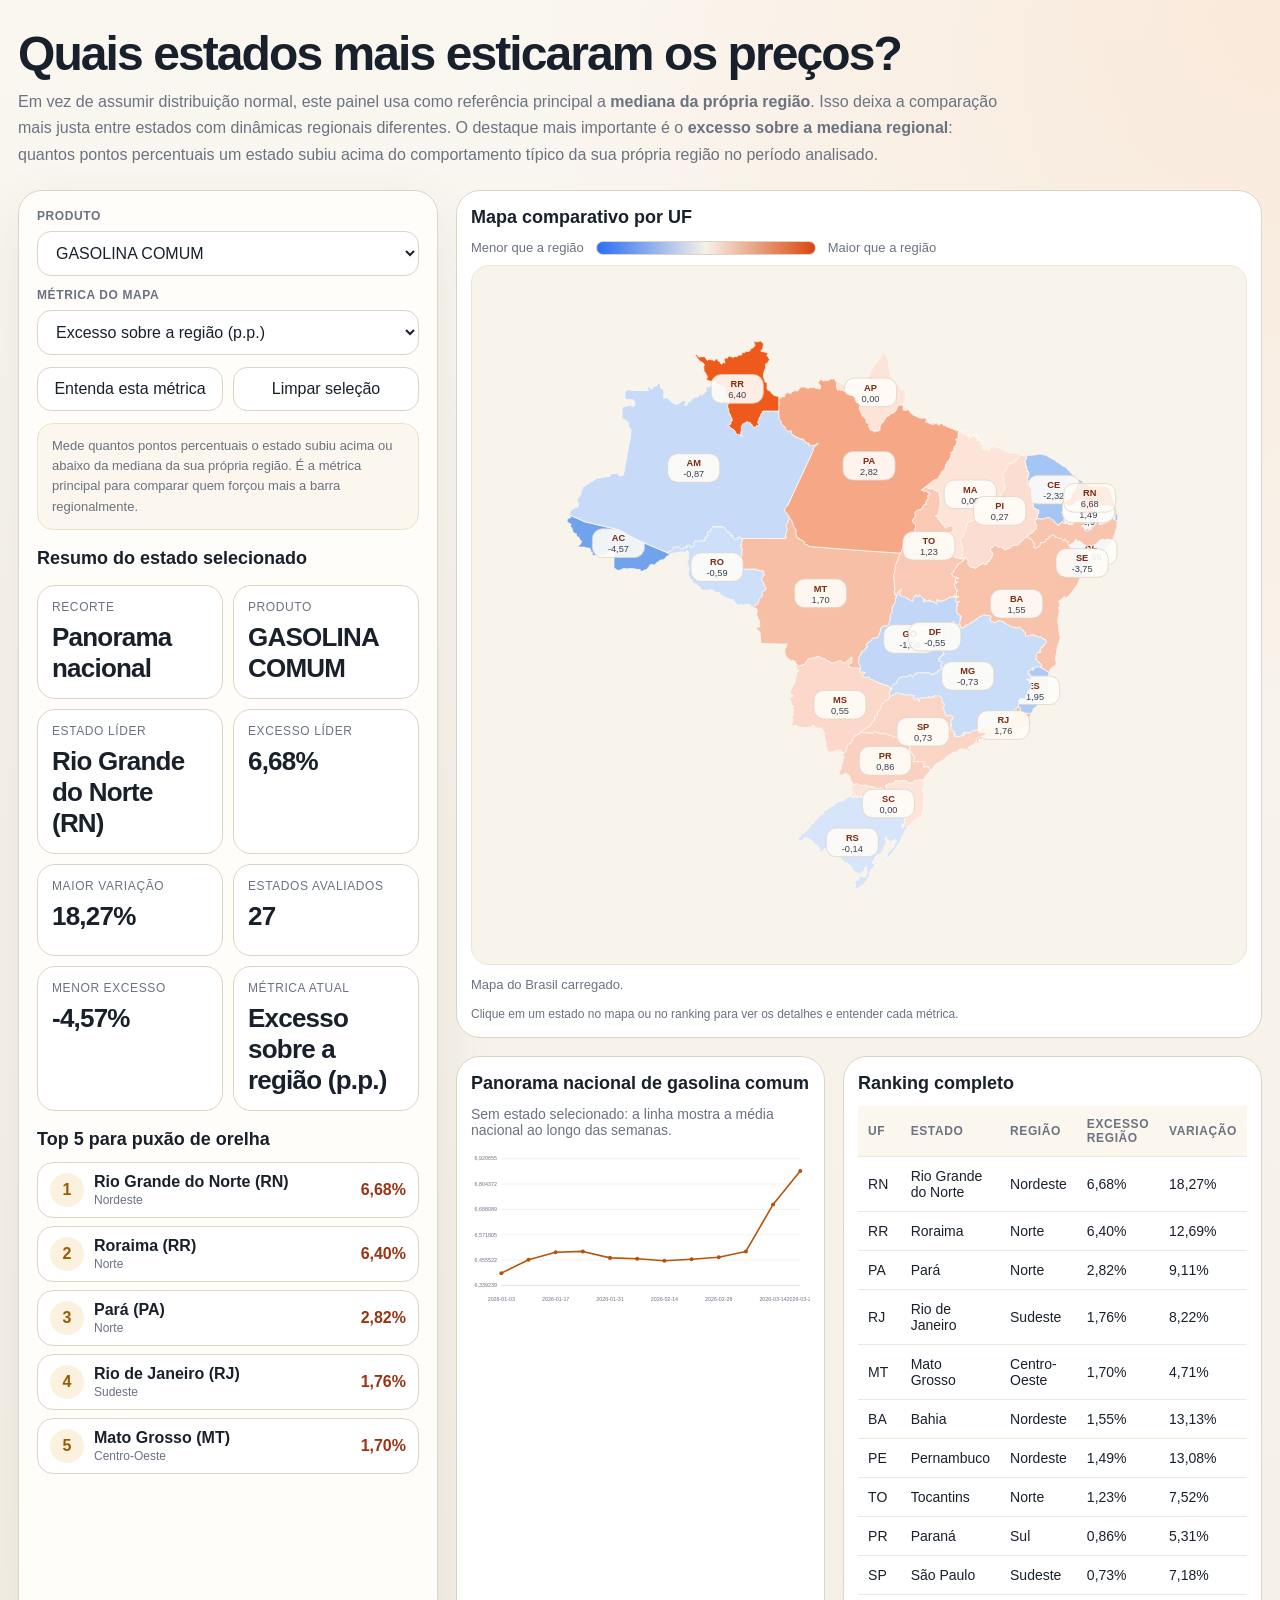
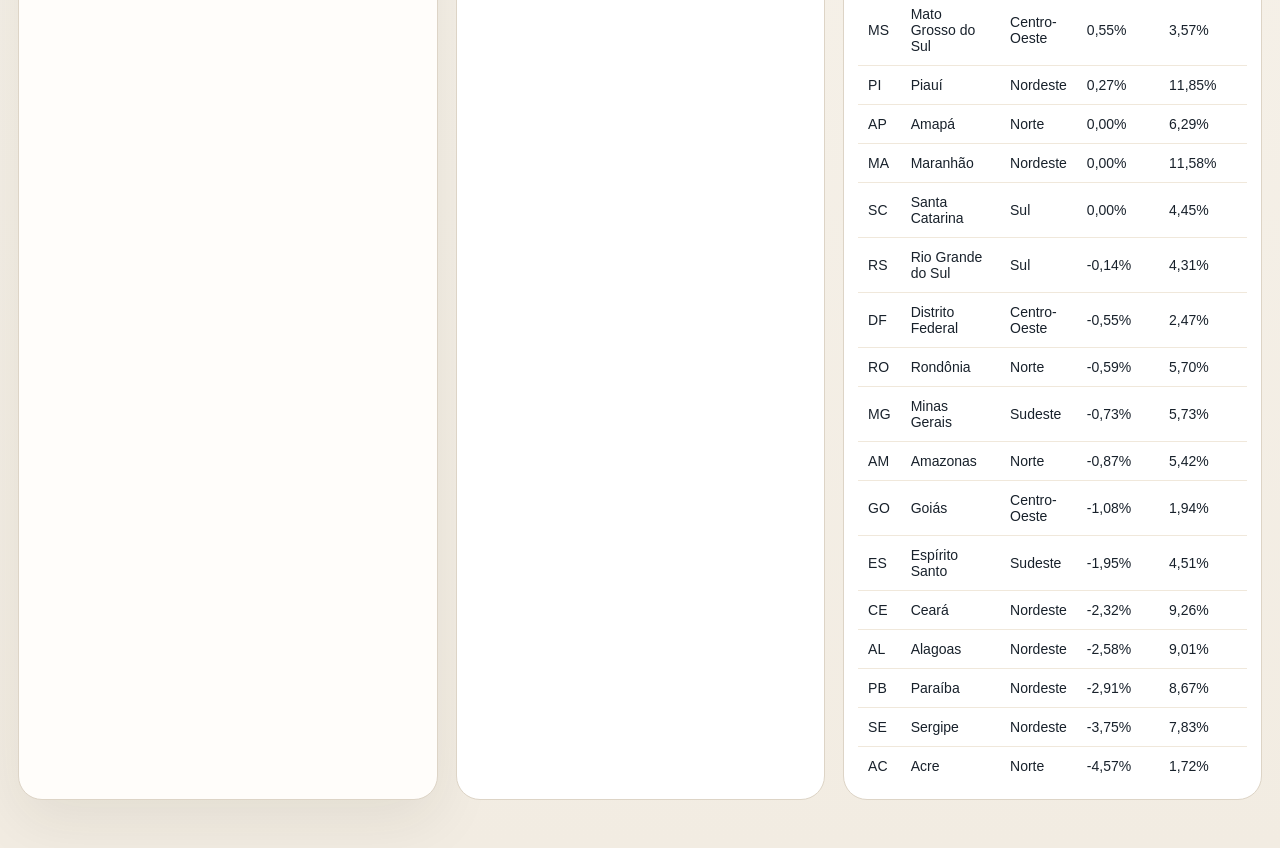
